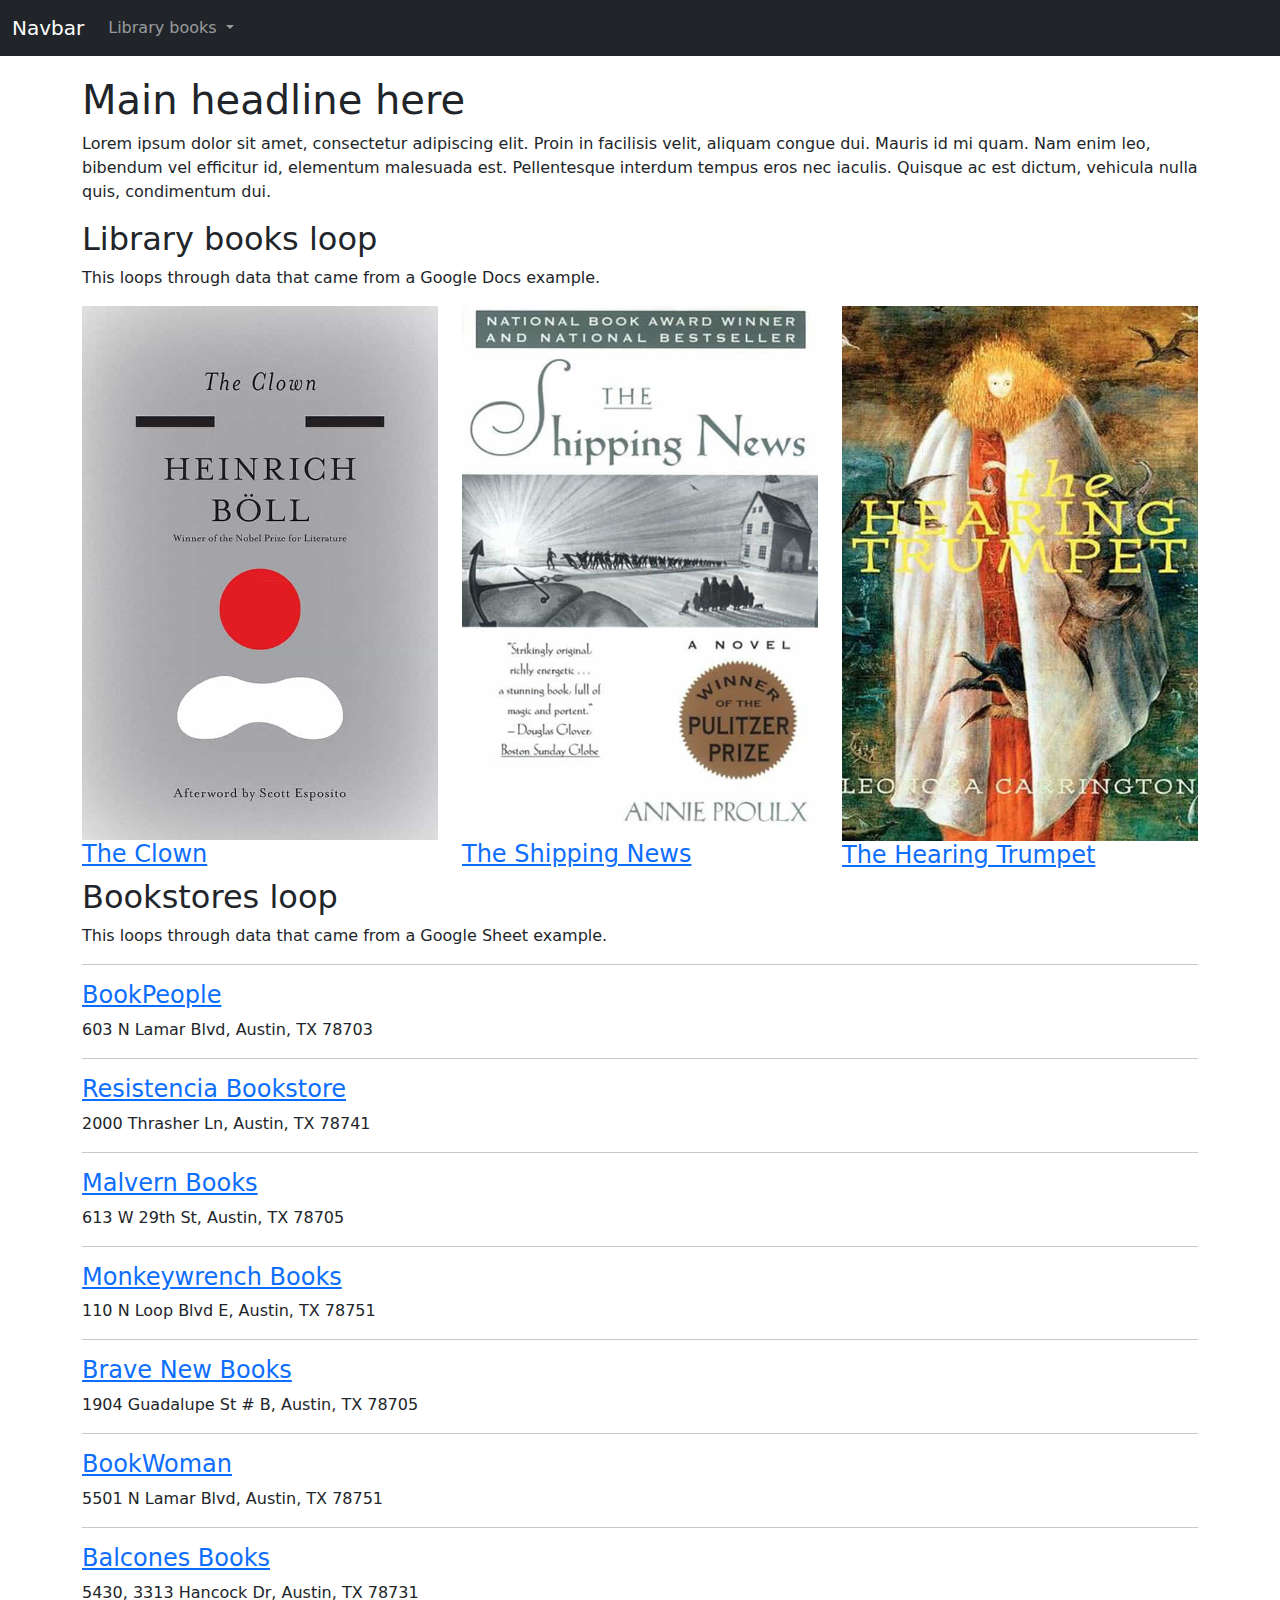
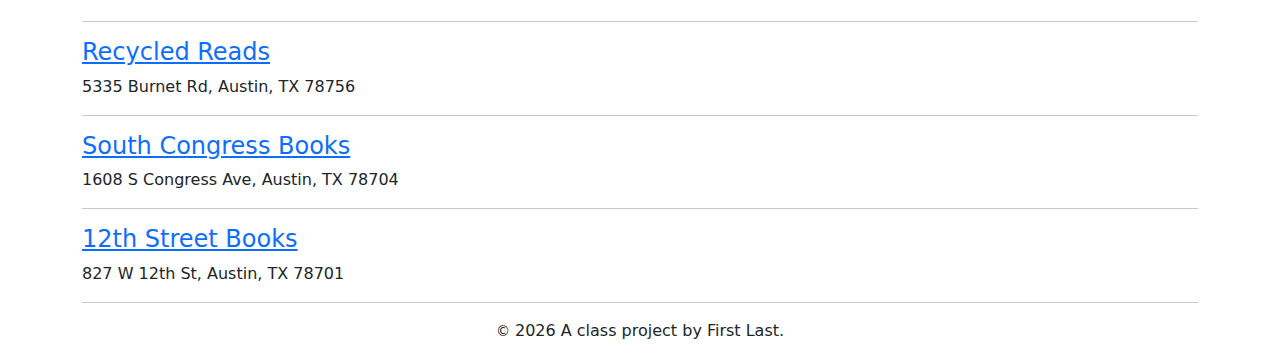
==== docs/index.html @ 2151c5a9 "my first commit" ====
<!DOCTYPE html>
<html lang="en">
  <!-- A Intro to Coding for Journalists class project -->
  <head>
    <title>Index page title</title>
    <meta
      name="description"
      content="The index search description for this page goes here."
    />
    <meta charset="utf-8" />
    <meta http-equiv="X-UA-Compatible" content="IE=edge" />
    <meta
      name="viewport"
      content="width=device-width, initial-scale=1, maximum-scale=1"
    />
    <link rel="stylesheet" href="css/main.css" />
  </head>
  <body>
    <nav class="navbar navbar-expand-lg bg-dark" data-bs-theme="dark">
      <div class="container-fluid">
        <a class="navbar-brand" href="index.html">Navbar</a>
        <button
          class="navbar-toggler"
          type="button"
          data-bs-toggle="collapse"
          data-bs-target="#navbarNavDropdown"
          aria-controls="navbarNavDropdown"
          aria-expanded="false"
          aria-label="Toggle navigation"
        >
          <span class="navbar-toggler-icon"></span>
        </button>
        <div class="collapse navbar-collapse" id="navbarNavDropdown">
          <ul class="navbar-nav">
            <li class="nav-item dropdown">
              <a
                class="nav-link dropdown-toggle"
                href="#"
                id="navbarDropdownMenuLink"
                role="button"
                data-bs-toggle="dropdown"
                aria-expanded="false"
              >
                Library books
              </a>
              <ul
                class="dropdown-menu"
                aria-labelledby="navbarDropdownMenuLink"
              >
                <li>
                  <a class="dropdown-item" href="books/the-clown.html"
                    >The Clown</a
                  >
                </li>

                <li>
                  <a class="dropdown-item" href="books/the-shipping-news.html"
                    >The Shipping News</a
                  >
                </li>

                <li>
                  <a class="dropdown-item" href="books/the-hearing-trumpet.html"
                    >The Hearing Trumpet</a
                  >
                </li>
              </ul>
            </li>
          </ul>
        </div>
      </div>
    </nav>

    <div class="container">
      <h1>Main headline here</h1>
      <p>
        Lorem ipsum dolor sit amet, consectetur adipiscing elit. Proin in
        facilisis velit, aliquam congue dui. Mauris id mi quam. Nam enim leo,
        bibendum vel efficitur id, elementum malesuada est. Pellentesque
        interdum tempus eros nec iaculis. Quisque ac est dictum, vehicula nulla
        quis, condimentum dui.
      </p>
      <h2>Library books loop</h2>
      <p>This loops through data that came from a Google Docs example.</p>
      <div class="row">
        <div class="col">
          <img src="img/the-clown.jpg" alt="" class="img-fluid" />
          <h3><a href="books/the-clown.html">The Clown</a></h3>
        </div>

        <div class="col">
          <img src="img/the-shipping-news.jpg" alt="" class="img-fluid" />
          <h3><a href="books/the-shipping-news.html">The Shipping News</a></h3>
        </div>

        <div class="col">
          <img src="img/the-hearing-trumpet.jpg" alt="" class="img-fluid" />
          <h3>
            <a href="books/the-hearing-trumpet.html">The Hearing Trumpet</a>
          </h3>
        </div>
      </div>
      <h2>Bookstores loop</h2>
      <p>This loops through data that came from a Google Sheet example.</p>
      <hr />

      <h3>
        <a href="https://www.bookpeople.com/" target="_blank">BookPeople</a>
      </h3>
      <p>603 N Lamar Blvd, Austin, TX 78703</p>
      <hr />

      <h3>
        <a href="https://www.resistenciabooks.com/" target="_blank"
          >Resistencia Bookstore</a
        >
      </h3>
      <p>2000 Thrasher Ln, Austin, TX 78741</p>
      <hr />

      <h3>
        <a href="http://malvernbooks.com/" target="_blank">Malvern Books</a>
      </h3>
      <p>613 W 29th St, Austin, TX 78705</p>
      <hr />

      <h3>
        <a href="https://www.monkeywrenchbooks.org/" target="_blank"
          >Monkeywrench Books</a
        >
      </h3>
      <p>110 N Loop Blvd E, Austin, TX 78751</p>
      <hr />

      <h3>
        <a href="https://www.facebook.com/bravenewbookstore/" target="_blank"
          >Brave New Books</a
        >
      </h3>
      <p>1904 Guadalupe St # B, Austin, TX 78705</p>
      <hr />

      <h3>
        <a href="https://www.ebookwoman.com/" target="_blank">BookWoman</a>
      </h3>
      <p>5501 N Lamar Blvd, Austin, TX 78751</p>
      <hr />

      <h3>
        <a href="https://balconesbooks.com/" target="_blank">Balcones Books</a>
      </h3>
      <p>5430, 3313 Hancock Dr, Austin, TX 78731</p>
      <hr />

      <h3>
        <a href="http://library.austintexas.gov/recycled-reads" target="_blank"
          >Recycled Reads</a
        >
      </h3>
      <p>5335 Burnet Rd, Austin, TX 78756</p>
      <hr />

      <h3>
        <a href="https://southcongressbooks.com/" target="_blank"
          >South Congress Books</a
        >
      </h3>
      <p>1608 S Congress Ave, Austin, TX 78704</p>
      <hr />

      <h3>
        <a href="https://www.12thstreetbooks.com/" target="_blank"
          >12th Street Books</a
        >
      </h3>
      <p>827 W 12th St, Austin, TX 78701</p>
      <hr />
    </div>

    <footer>
      <p id="legal" class="center-block text-center">
        <small>&copy;</small> <span class="copyright-year"></span>
        A class project by First Last.
      </p>
    </footer>

    <script src="js/jquery.js"></script>
    <script src="js/bootstrap.bundle.min.js"></script>
    <script src="js/scripts.js"></script>
  </body>
</html>
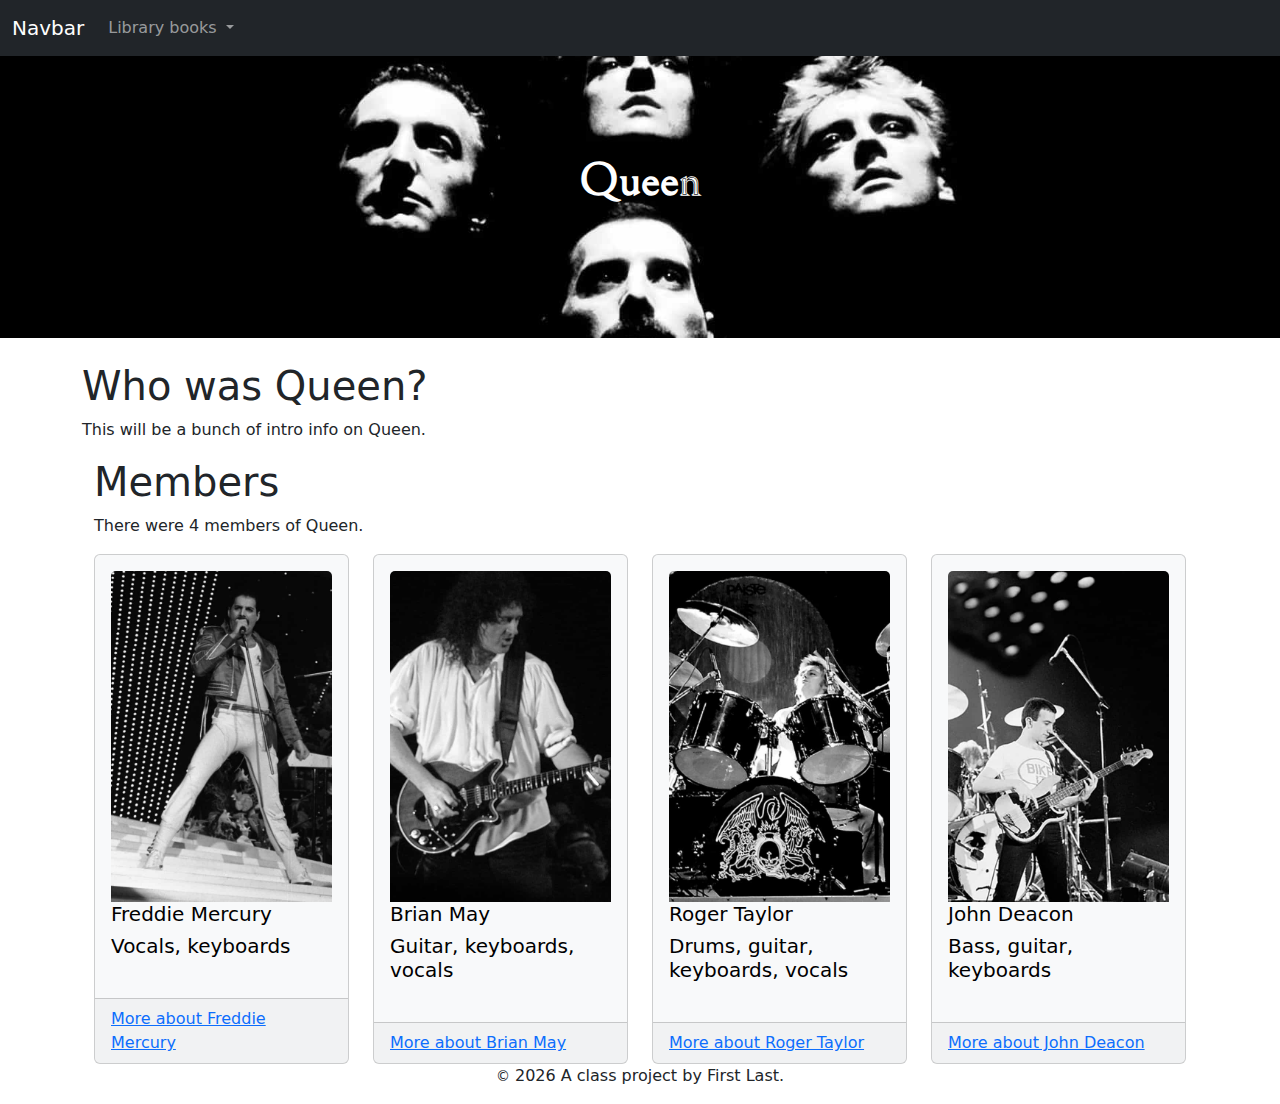
==== commit 66f603e8: "html check in" ====
--- a/docs/index.html
+++ b/docs/index.html
@@ -1,191 +1,121 @@
-<!DOCTYPE html>
+<!doctype html>
 <html lang="en">
   <!-- A Intro to Coding for Journalists class project -->
   <head>
-    <title>Index page title</title>
-    <meta
-      name="description"
-      content="The index search description for this page goes here."
-    />
-    <meta charset="utf-8" />
-    <meta http-equiv="X-UA-Compatible" content="IE=edge" />
-    <meta
-      name="viewport"
-      content="width=device-width, initial-scale=1, maximum-scale=1"
-    />
-    <link rel="stylesheet" href="css/main.css" />
+    <title>Queen</title>
+    <meta name="description" content="This website will guide you through everything related to Queen.">
+    <meta charset="utf-8">
+    <meta http-equiv="X-UA-Compatible" content="IE=edge"/>
+    <meta name="viewport" content="width=device-width, initial-scale=1, maximum-scale=1">
+    <link rel="stylesheet" href="css/main.css">
+    <link rel="preconnect" href="https://fonts.googleapis.com">
+    <link rel="preconnect" href="https://fonts.gstatic.com" crossorigin>
+    <link href="https://fonts.googleapis.com/css2?family=Bellefair&display=swap" rel="stylesheet">
   </head>
   <body>
     <nav class="navbar navbar-expand-lg bg-dark" data-bs-theme="dark">
-      <div class="container-fluid">
-        <a class="navbar-brand" href="index.html">Navbar</a>
-        <button
-          class="navbar-toggler"
-          type="button"
-          data-bs-toggle="collapse"
-          data-bs-target="#navbarNavDropdown"
-          aria-controls="navbarNavDropdown"
-          aria-expanded="false"
-          aria-label="Toggle navigation"
-        >
-          <span class="navbar-toggler-icon"></span>
-        </button>
-        <div class="collapse navbar-collapse" id="navbarNavDropdown">
-          <ul class="navbar-nav">
-            <li class="nav-item dropdown">
-              <a
-                class="nav-link dropdown-toggle"
-                href="#"
-                id="navbarDropdownMenuLink"
-                role="button"
-                data-bs-toggle="dropdown"
-                aria-expanded="false"
-              >
-                Library books
-              </a>
-              <ul
-                class="dropdown-menu"
-                aria-labelledby="navbarDropdownMenuLink"
-              >
-                <li>
-                  <a class="dropdown-item" href="books/the-clown.html"
-                    >The Clown</a
-                  >
-                </li>
+  <div class="container-fluid">
+    <a class="navbar-brand" href="index.html">Navbar</a>
+    <button class="navbar-toggler" type="button" data-bs-toggle="collapse" data-bs-target="#navbarNavDropdown" aria-controls="navbarNavDropdown" aria-expanded="false" aria-label="Toggle navigation">
+      <span class="navbar-toggler-icon"></span>
+    </button>
+    <div class="collapse navbar-collapse" id="navbarNavDropdown">
+      <ul class="navbar-nav">
+        <li class="nav-item dropdown">
+          <a class="nav-link dropdown-toggle" href="#" id="navbarDropdownMenuLink" role="button" data-bs-toggle="dropdown" aria-expanded="false">
+            Library books
+          </a>
+          <ul class="dropdown-menu" aria-labelledby="navbarDropdownMenuLink">
+            
+          </ul>
+        </li>
+      </ul>
+    </div>
+  </div>
+</nav>
 
-                <li>
-                  <a class="dropdown-item" href="books/the-shipping-news.html"
-                    >The Shipping News</a
-                  >
-                </li>
+    <div id="jumbo" class="p-5 mb-4 bg-light">
+  <div class="container-fluid py-5 text-center">
+    <h1 class="display-5 fw-bold">Queen</h1>
+  </div>
+</div>
 
-                <li>
-                  <a class="dropdown-item" href="books/the-hearing-trumpet.html"
-                    >The Hearing Trumpet</a
-                  >
-                </li>
-              </ul>
-            </li>
-          </ul>
+    
+<div class="container">
+  <h1>Who was Queen?</h1>
+  <p>This will be a bunch of intro info on Queen.</p>
+  <div class="container">
+    <h1>Members</h1>
+    <p>There were 4 members of Queen.</p>
+    <div class="row row-cols-1 row-cols-md-2 row-cols-lg-4 g-4">
+      
+      <div class="col">
+        <div class="card h-100 text-bg-light mb-3">
+          <div class="card-body">
+            <img src="img/freddie-mercury-bw.jpg" class="card-img-top">
+            <h5 class="card-title">Freddie Mercury</h5>
+            <h5 class="card-instrument">Vocals, keyboards</h5>
+          </div>
+          <div class="card-footer">
+            <a href="member/freddie-mercury.html" class="card-link">More about Freddie Mercury</a>
+          </div>
         </div>
       </div>
-    </nav>
-
-    <div class="container">
-      <h1>Main headline here</h1>
-      <p>
-        Lorem ipsum dolor sit amet, consectetur adipiscing elit. Proin in
-        facilisis velit, aliquam congue dui. Mauris id mi quam. Nam enim leo,
-        bibendum vel efficitur id, elementum malesuada est. Pellentesque
-        interdum tempus eros nec iaculis. Quisque ac est dictum, vehicula nulla
-        quis, condimentum dui.
-      </p>
-      <h2>Library books loop</h2>
-      <p>This loops through data that came from a Google Docs example.</p>
-      <div class="row">
-        <div class="col">
-          <img src="img/the-clown.jpg" alt="" class="img-fluid" />
-          <h3><a href="books/the-clown.html">The Clown</a></h3>
-        </div>
-
-        <div class="col">
-          <img src="img/the-shipping-news.jpg" alt="" class="img-fluid" />
-          <h3><a href="books/the-shipping-news.html">The Shipping News</a></h3>
-        </div>
-
-        <div class="col">
-          <img src="img/the-hearing-trumpet.jpg" alt="" class="img-fluid" />
-          <h3>
-            <a href="books/the-hearing-trumpet.html">The Hearing Trumpet</a>
-          </h3>
+      
+      <div class="col">
+        <div class="card h-100 text-bg-light mb-3">
+          <div class="card-body">
+            <img src="img/brian-may-bw.jpg" class="card-img-top">
+            <h5 class="card-title">Brian May</h5>
+            <h5 class="card-instrument">Guitar, keyboards, vocals</h5>
+          </div>
+          <div class="card-footer">
+            <a href="member/brian-may.html" class="card-link">More about Brian May</a>
+          </div>
         </div>
       </div>
-      <h2>Bookstores loop</h2>
-      <p>This loops through data that came from a Google Sheet example.</p>
-      <hr />
+      
+      <div class="col">
+        <div class="card h-100 text-bg-light mb-3">
+          <div class="card-body">
+            <img src="img/roger-taylor-bw.jpg" class="card-img-top">
+            <h5 class="card-title">Roger Taylor</h5>
+            <h5 class="card-instrument">Drums, guitar, keyboards, vocals</h5>
+          </div>
+          <div class="card-footer">
+            <a href="member/roger-taylor.html" class="card-link">More about Roger Taylor</a>
+          </div>
+        </div>
+      </div>
+      
+      <div class="col">
+        <div class="card h-100 text-bg-light mb-3">
+          <div class="card-body">
+            <img src="img/john-deacon-bw.jpg" class="card-img-top">
+            <h5 class="card-title">John Deacon</h5>
+            <h5 class="card-instrument">Bass, guitar, keyboards</h5>
+          </div>
+          <div class="card-footer">
+            <a href="member/john-deacon.html" class="card-link">More about John Deacon</a>
+          </div>
+        </div>
+      </div>
+      
+    </div>
+  </div>
+</div>
 
-      <h3>
-        <a href="https://www.bookpeople.com/" target="_blank">BookPeople</a>
-      </h3>
-      <p>603 N Lamar Blvd, Austin, TX 78703</p>
-      <hr />
-
-      <h3>
-        <a href="https://www.resistenciabooks.com/" target="_blank"
-          >Resistencia Bookstore</a
-        >
-      </h3>
-      <p>2000 Thrasher Ln, Austin, TX 78741</p>
-      <hr />
-
-      <h3>
-        <a href="http://malvernbooks.com/" target="_blank">Malvern Books</a>
-      </h3>
-      <p>613 W 29th St, Austin, TX 78705</p>
-      <hr />
-
-      <h3>
-        <a href="https://www.monkeywrenchbooks.org/" target="_blank"
-          >Monkeywrench Books</a
-        >
-      </h3>
-      <p>110 N Loop Blvd E, Austin, TX 78751</p>
-      <hr />
-
-      <h3>
-        <a href="https://www.facebook.com/bravenewbookstore/" target="_blank"
-          >Brave New Books</a
-        >
-      </h3>
-      <p>1904 Guadalupe St # B, Austin, TX 78705</p>
-      <hr />
-
-      <h3>
-        <a href="https://www.ebookwoman.com/" target="_blank">BookWoman</a>
-      </h3>
-      <p>5501 N Lamar Blvd, Austin, TX 78751</p>
-      <hr />
-
-      <h3>
-        <a href="https://balconesbooks.com/" target="_blank">Balcones Books</a>
-      </h3>
-      <p>5430, 3313 Hancock Dr, Austin, TX 78731</p>
-      <hr />
-
-      <h3>
-        <a href="http://library.austintexas.gov/recycled-reads" target="_blank"
-          >Recycled Reads</a
-        >
-      </h3>
-      <p>5335 Burnet Rd, Austin, TX 78756</p>
-      <hr />
-
-      <h3>
-        <a href="https://southcongressbooks.com/" target="_blank"
-          >South Congress Books</a
-        >
-      </h3>
-      <p>1608 S Congress Ave, Austin, TX 78704</p>
-      <hr />
-
-      <h3>
-        <a href="https://www.12thstreetbooks.com/" target="_blank"
-          >12th Street Books</a
-        >
-      </h3>
-      <p>827 W 12th St, Austin, TX 78701</p>
-      <hr />
-    </div>
 
     <footer>
-      <p id="legal" class="center-block text-center">
-        <small>&copy;</small> <span class="copyright-year"></span>
-        A class project by First Last.
-      </p>
-    </footer>
+<p id="legal" class="center-block text-center">
+  <small>&copy;</small> <span class="copyright-year"></span>
+  A class project by First Last.
+</p>
+</footer>
+
 
     <script src="js/jquery.js"></script>
     <script src="js/bootstrap.bundle.min.js"></script>
     <script src="js/scripts.js"></script>
   </body>
-</html>
+</html>--- a/docs/css/main.css
+++ b/docs/css/main.css
@@ -3,5 +3,5 @@
  * Bootstrap  v5.3.1 (https://getbootstrap.com/)
  * Copyright 2011-2023 The Bootstrap Authors
  * Licensed under MIT (https://github.com/twbs/bootstrap/blob/main/LICENSE)
- */:root,[data-bs-theme=light]{--bs-blue:#0d6efd;--bs-indigo:#6610f2;--bs-purple:#6f42c1;--bs-pink:#d63384;--bs-red:#dc3545;--bs-orange:#fd7e14;--bs-yellow:#ffc107;--bs-green:#198754;--bs-teal:#20c997;--bs-cyan:#0dcaf0;--bs-black:#000;--bs-white:#fff;--bs-gray:#6c757d;--bs-gray-dark:#343a40;--bs-gray-100:#f8f9fa;--bs-gray-200:#e9ecef;--bs-gray-300:#dee2e6;--bs-gray-400:#ced4da;--bs-gray-500:#adb5bd;--bs-gray-600:#6c757d;--bs-gray-700:#495057;--bs-gray-800:#343a40;--bs-gray-900:#212529;--bs-primary:#0d6efd;--bs-secondary:#6c757d;--bs-success:#198754;--bs-info:#0dcaf0;--bs-warning:#ffc107;--bs-danger:#dc3545;--bs-light:#f8f9fa;--bs-dark:#212529;--bs-primary-rgb:13,110,253;--bs-secondary-rgb:108,117,125;--bs-success-rgb:25,135,84;--bs-info-rgb:13,202,240;--bs-warning-rgb:255,193,7;--bs-danger-rgb:220,53,69;--bs-light-rgb:248,249,250;--bs-dark-rgb:33,37,41;--bs-primary-text-emphasis:#052c65;--bs-secondary-text-emphasis:#2b2f32;--bs-success-text-emphasis:#0a3622;--bs-info-text-emphasis:#055160;--bs-warning-text-emphasis:#664d03;--bs-danger-text-emphasis:#58151c;--bs-light-text-emphasis:#495057;--bs-dark-text-emphasis:#495057;--bs-primary-bg-subtle:#cfe2ff;--bs-secondary-bg-subtle:#e2e3e5;--bs-success-bg-subtle:#d1e7dd;--bs-info-bg-subtle:#cff4fc;--bs-warning-bg-subtle:#fff3cd;--bs-danger-bg-subtle:#f8d7da;--bs-light-bg-subtle:#fcfcfd;--bs-dark-bg-subtle:#ced4da;--bs-primary-border-subtle:#9ec5fe;--bs-secondary-border-subtle:#c4c8cb;--bs-success-border-subtle:#a3cfbb;--bs-info-border-subtle:#9eeaf9;--bs-warning-border-subtle:#ffe69c;--bs-danger-border-subtle:#f1aeb5;--bs-light-border-subtle:#e9ecef;--bs-dark-border-subtle:#adb5bd;--bs-white-rgb:255,255,255;--bs-black-rgb:0,0,0;--bs-font-sans-serif:system-ui,-apple-system,"Segoe UI",Roboto,"Helvetica Neue","Noto Sans","Liberation Sans",Arial,sans-serif,"Apple Color Emoji","Segoe UI Emoji","Segoe UI Symbol","Noto Color Emoji";--bs-font-monospace:SFMono-Regular,Menlo,Monaco,Consolas,"Liberation Mono","Courier New",monospace;--bs-gradient:linear-gradient(180deg,hsla(0,0%,100%,.15),hsla(0,0%,100%,0));--bs-body-font-family:var(--bs-font-sans-serif);--bs-body-font-size:1rem;--bs-body-font-weight:400;--bs-body-line-height:1.5;--bs-body-color:#212529;--bs-body-color-rgb:33,37,41;--bs-body-bg:#fff;--bs-body-bg-rgb:255,255,255;--bs-emphasis-color:#000;--bs-emphasis-color-rgb:0,0,0;--bs-secondary-color:rgba(33,37,41,.75);--bs-secondary-color-rgb:33,37,41;--bs-secondary-bg:#e9ecef;--bs-secondary-bg-rgb:233,236,239;--bs-tertiary-color:rgba(33,37,41,.5);--bs-tertiary-color-rgb:33,37,41;--bs-tertiary-bg:#f8f9fa;--bs-tertiary-bg-rgb:248,249,250;--bs-heading-color:inherit;--bs-link-color:#0d6efd;--bs-link-color-rgb:13,110,253;--bs-link-decoration:underline;--bs-link-hover-color:#0a58ca;--bs-link-hover-color-rgb:10,88,202;--bs-code-color:#d63384;--bs-highlight-bg:#fff3cd;--bs-border-width:1px;--bs-border-style:solid;--bs-border-color:#dee2e6;--bs-border-color-translucent:rgba(0,0,0,.175);--bs-border-radius:0.375rem;--bs-border-radius-sm:0.25rem;--bs-border-radius-lg:0.5rem;--bs-border-radius-xl:1rem;--bs-border-radius-xxl:2rem;--bs-border-radius-2xl:var(--bs-border-radius-xxl);--bs-border-radius-pill:50rem;--bs-box-shadow:0 0.5rem 1rem rgba(0,0,0,.15);--bs-box-shadow-sm:0 0.125rem 0.25rem rgba(0,0,0,.075);--bs-box-shadow-lg:0 1rem 3rem rgba(0,0,0,.175);--bs-box-shadow-inset:inset 0 1px 2px rgba(0,0,0,.075);--bs-focus-ring-width:0.25rem;--bs-focus-ring-opacity:0.25;--bs-focus-ring-color:rgba(13,110,253,.25);--bs-form-valid-color:#198754;--bs-form-valid-border-color:#198754;--bs-form-invalid-color:#dc3545;--bs-form-invalid-border-color:#dc3545}[data-bs-theme=dark]{--bs-body-color:#dee2e6;--bs-body-color-rgb:222,226,230;--bs-body-bg:#212529;--bs-body-bg-rgb:33,37,41;--bs-emphasis-color:#fff;--bs-emphasis-color-rgb:255,255,255;--bs-secondary-color:rgba(222,226,230,.75);--bs-secondary-color-rgb:222,226,230;--bs-secondary-bg:#343a40;--bs-secondary-bg-rgb:52,58,64;--bs-tertiary-color:rgba(222,226,230,.5);--bs-tertiary-color-rgb:222,226,230;--bs-tertiary-bg:#2b3035;--bs-tertiary-bg-rgb:43,48,53;--bs-primary-text-emphasis:#6ea8fe;--bs-secondary-text-emphasis:#a7acb1;--bs-success-text-emphasis:#75b798;--bs-info-text-emphasis:#6edff6;--bs-warning-text-emphasis:#ffda6a;--bs-danger-text-emphasis:#ea868f;--bs-light-text-emphasis:#f8f9fa;--bs-dark-text-emphasis:#dee2e6;--bs-primary-bg-subtle:#031633;--bs-secondary-bg-subtle:#161719;--bs-success-bg-subtle:#051b11;--bs-info-bg-subtle:#032830;--bs-warning-bg-subtle:#332701;--bs-danger-bg-subtle:#2c0b0e;--bs-light-bg-subtle:#343a40;--bs-dark-bg-subtle:#1a1d20;--bs-primary-border-subtle:#084298;--bs-secondary-border-subtle:#41464b;--bs-success-border-subtle:#0f5132;--bs-info-border-subtle:#087990;--bs-warning-border-subtle:#997404;--bs-danger-border-subtle:#842029;--bs-light-border-subtle:#495057;--bs-dark-border-subtle:#343a40;--bs-heading-color:inherit;--bs-link-color:#6ea8fe;--bs-link-hover-color:#8bb9fe;--bs-link-color-rgb:110,168,254;--bs-link-hover-color-rgb:139,185,254;--bs-code-color:#e685b5;--bs-border-color:#495057;--bs-border-color-translucent:hsla(0,0%,100%,.15);--bs-form-valid-color:#75b798;--bs-form-valid-border-color:#75b798;--bs-form-invalid-color:#ea868f;--bs-form-invalid-border-color:#ea868f;color-scheme:dark}*,:after,:before{box-sizing:border-box}@media (prefers-reduced-motion:no-preference){:root{scroll-behavior:smooth}}body{-webkit-text-size-adjust:100%;-webkit-tap-highlight-color:rgba(0,0,0,0);background-color:var(--bs-body-bg);color:var(--bs-body-color);font-family:var(--bs-body-font-family);font-size:var(--bs-body-font-size);font-weight:var(--bs-body-font-weight);line-height:var(--bs-body-line-height);margin:0;text-align:var(--bs-body-text-align)}hr{border:0;border-top:var(--bs-border-width) solid;color:inherit;margin:1rem 0;opacity:.25}.h1,.h2,.h3,.h4,.h5,.h6,h1,h2,h3,h4,h5,h6{color:var(--bs-heading-color);font-weight:500;line-height:1.2;margin-bottom:.5rem;margin-top:0}.h1,h1{font-size:calc(1.375rem + 1.5vw)}@media (min-width:1200px){.h1,h1{font-size:2.5rem}}.h2,h2{font-size:calc(1.325rem + .9vw)}@media (min-width:1200px){.h2,h2{font-size:2rem}}.h3,h3{font-size:calc(1.3rem + .6vw)}@media (min-width:1200px){.h3,h3{font-size:1.75rem}}.h4,h4{font-size:calc(1.275rem + .3vw)}@media (min-width:1200px){.h4,h4{font-size:1.5rem}}.h5,h5{font-size:1.25rem}.h6,h6{font-size:1rem}p{margin-bottom:1rem;margin-top:0}abbr[title]{cursor:help;-webkit-text-decoration:underline dotted;text-decoration:underline dotted;-webkit-text-decoration-skip-ink:none;text-decoration-skip-ink:none}address{font-style:normal;line-height:inherit;margin-bottom:1rem}ol,ul{padding-left:2rem}dl,ol,ul{margin-bottom:1rem;margin-top:0}ol ol,ol ul,ul ol,ul ul{margin-bottom:0}dt{font-weight:700}dd{margin-bottom:.5rem;margin-left:0}blockquote{margin:0 0 1rem}b,strong{font-weight:bolder}.small,small{font-size:.875em}.mark,mark{background-color:var(--bs-highlight-bg);padding:.1875em}sub,sup{font-size:.75em;line-height:0;position:relative;vertical-align:baseline}sub{bottom:-.25em}sup{top:-.5em}a{color:rgba(var(--bs-link-color-rgb),var(--bs-link-opacity,1));text-decoration:underline}a:hover{--bs-link-color-rgb:var(--bs-link-hover-color-rgb)}a:not([href]):not([class]),a:not([href]):not([class]):hover{color:inherit;text-decoration:none}code,kbd,pre,samp{font-family:var(--bs-font-monospace);font-size:1em}pre{display:block;font-size:.875em;margin-bottom:1rem;margin-top:0;overflow:auto}pre code{color:inherit;font-size:inherit;word-break:normal}code{word-wrap:break-word;color:var(--bs-code-color);font-size:.875em}a>code{color:inherit}kbd{background-color:var(--bs-body-color);border-radius:.25rem;color:var(--bs-body-bg);font-size:.875em;padding:.1875rem .375rem}kbd kbd{font-size:1em;padding:0}figure{margin:0 0 1rem}img,svg{vertical-align:middle}table{border-collapse:collapse;caption-side:bottom}caption{color:var(--bs-secondary-color);padding-bottom:.5rem;padding-top:.5rem;text-align:left}th{text-align:inherit;text-align:-webkit-match-parent}tbody,td,tfoot,th,thead,tr{border:0 solid;border-color:inherit}label{display:inline-block}button{border-radius:0}button:focus:not(:focus-visible){outline:0}button,input,optgroup,select,textarea{font-family:inherit;font-size:inherit;line-height:inherit;margin:0}button,select{text-transform:none}[role=button]{cursor:pointer}select{word-wrap:normal}select:disabled{opacity:1}[list]:not([type=date]):not([type=datetime-local]):not([type=month]):not([type=week]):not([type=time])::-webkit-calendar-picker-indicator{display:none!important}[type=button],[type=reset],[type=submit],button{-webkit-appearance:button}[type=button]:not(:disabled),[type=reset]:not(:disabled),[type=submit]:not(:disabled),button:not(:disabled){cursor:pointer}::-moz-focus-inner{border-style:none;padding:0}textarea{resize:vertical}fieldset{border:0;margin:0;min-width:0;padding:0}legend{float:left;font-size:calc(1.275rem + .3vw);line-height:inherit;margin-bottom:.5rem;padding:0;width:100%}@media (min-width:1200px){legend{font-size:1.5rem}}legend+*{clear:left}::-webkit-datetime-edit-day-field,::-webkit-datetime-edit-fields-wrapper,::-webkit-datetime-edit-hour-field,::-webkit-datetime-edit-minute,::-webkit-datetime-edit-month-field,::-webkit-datetime-edit-text,::-webkit-datetime-edit-year-field{padding:0}::-webkit-inner-spin-button{height:auto}[type=search]{-webkit-appearance:textfield;outline-offset:-2px}::-webkit-search-decoration{-webkit-appearance:none}::-webkit-color-swatch-wrapper{padding:0}::-webkit-file-upload-button{-webkit-appearance:button;font:inherit}::file-selector-button{-webkit-appearance:button;font:inherit}output{display:inline-block}iframe{border:0}summary{cursor:pointer;display:list-item}progress{vertical-align:baseline}[hidden]{display:none!important}.lead{font-size:1.25rem;font-weight:300}.display-1{font-size:calc(1.625rem + 4.5vw);font-weight:300;line-height:1.2}@media (min-width:1200px){.display-1{font-size:5rem}}.display-2{font-size:calc(1.575rem + 3.9vw);font-weight:300;line-height:1.2}@media (min-width:1200px){.display-2{font-size:4.5rem}}.display-3{font-size:calc(1.525rem + 3.3vw);font-weight:300;line-height:1.2}@media (min-width:1200px){.display-3{font-size:4rem}}.display-4{font-size:calc(1.475rem + 2.7vw);font-weight:300;line-height:1.2}@media (min-width:1200px){.display-4{font-size:3.5rem}}.display-5{font-size:calc(1.425rem + 2.1vw);font-weight:300;line-height:1.2}@media (min-width:1200px){.display-5{font-size:3rem}}.display-6{font-size:calc(1.375rem + 1.5vw);font-weight:300;line-height:1.2}@media (min-width:1200px){.display-6{font-size:2.5rem}}.list-inline,.list-unstyled{list-style:none;padding-left:0}.list-inline-item{display:inline-block}.list-inline-item:not(:last-child){margin-right:.5rem}.initialism{font-size:.875em;text-transform:uppercase}.blockquote{font-size:1.25rem;margin-bottom:1rem}.blockquote>:last-child{margin-bottom:0}.blockquote-footer{color:#6c757d;font-size:.875em;margin-bottom:1rem;margin-top:-1rem}.blockquote-footer:before{content:"— "}.img-fluid,.img-thumbnail{height:auto;max-width:100%}.img-thumbnail{background-color:var(--bs-body-bg);border:var(--bs-border-width) solid var(--bs-border-color);border-radius:var(--bs-border-radius);padding:.25rem}.figure{display:inline-block}.figure-img{line-height:1;margin-bottom:.5rem}.figure-caption{color:var(--bs-secondary-color);font-size:.875em}.container,.container-fluid,.container-lg,.container-md,.container-sm,.container-xl,.container-xxl{--bs-gutter-x:1.5rem;--bs-gutter-y:0;margin-left:auto;margin-right:auto;padding-left:calc(var(--bs-gutter-x)*.5);padding-right:calc(var(--bs-gutter-x)*.5);width:100%}@media (min-width:576px){.container,.container-sm{max-width:540px}}@media (min-width:768px){.container,.container-md,.container-sm{max-width:720px}}@media (min-width:992px){.container,.container-lg,.container-md,.container-sm{max-width:960px}}@media (min-width:1200px){.container,.container-lg,.container-md,.container-sm,.container-xl{max-width:1140px}}@media (min-width:1400px){.container,.container-lg,.container-md,.container-sm,.container-xl,.container-xxl{max-width:1320px}}:root{--bs-breakpoint-xs:0;--bs-breakpoint-sm:576px;--bs-breakpoint-md:768px;--bs-breakpoint-lg:992px;--bs-breakpoint-xl:1200px;--bs-breakpoint-xxl:1400px}.row{--bs-gutter-x:1.5rem;--bs-gutter-y:0;display:-webkit-flex;display:-ms-flexbox;display:flex;-webkit-flex-wrap:wrap;-ms-flex-wrap:wrap;flex-wrap:wrap;margin-left:calc(var(--bs-gutter-x)*-.5);margin-right:calc(var(--bs-gutter-x)*-.5);margin-top:calc(var(--bs-gutter-y)*-1)}.row>*{-ms-flex-negative:0;-webkit-flex-shrink:0;flex-shrink:0;margin-top:var(--bs-gutter-y);max-width:100%;padding-left:calc(var(--bs-gutter-x)*.5);padding-right:calc(var(--bs-gutter-x)*.5);width:100%}.col{-webkit-flex:1 0 0%;-ms-flex:1 0 0%;flex:1 0 0%}.row-cols-auto>*{width:auto}.row-cols-1>*,.row-cols-auto>*{-webkit-flex:0 0 auto;-ms-flex:0 0 auto;flex:0 0 auto}.row-cols-1>*{width:100%}.row-cols-2>*{width:50%}.row-cols-2>*,.row-cols-3>*{-webkit-flex:0 0 auto;-ms-flex:0 0 auto;flex:0 0 auto}.row-cols-3>*{width:33.3333333333%}.row-cols-4>*{width:25%}.row-cols-4>*,.row-cols-5>*{-webkit-flex:0 0 auto;-ms-flex:0 0 auto;flex:0 0 auto}.row-cols-5>*{width:20%}.row-cols-6>*{width:16.6666666667%}.col-auto,.row-cols-6>*{-webkit-flex:0 0 auto;-ms-flex:0 0 auto;flex:0 0 auto}.col-auto{width:auto}.col-1{width:8.33333333%}.col-1,.col-2{-webkit-flex:0 0 auto;-ms-flex:0 0 auto;flex:0 0 auto}.col-2{width:16.66666667%}.col-3{width:25%}.col-3,.col-4{-webkit-flex:0 0 auto;-ms-flex:0 0 auto;flex:0 0 auto}.col-4{width:33.33333333%}.col-5{width:41.66666667%}.col-5,.col-6{-webkit-flex:0 0 auto;-ms-flex:0 0 auto;flex:0 0 auto}.col-6{width:50%}.col-7{width:58.33333333%}.col-7,.col-8{-webkit-flex:0 0 auto;-ms-flex:0 0 auto;flex:0 0 auto}.col-8{width:66.66666667%}.col-9{width:75%}.col-10,.col-9{-webkit-flex:0 0 auto;-ms-flex:0 0 auto;flex:0 0 auto}.col-10{width:83.33333333%}.col-11{width:91.66666667%}.col-11,.col-12{-webkit-flex:0 0 auto;-ms-flex:0 0 auto;flex:0 0 auto}.col-12{width:100%}.offset-1{margin-left:8.33333333%}.offset-2{margin-left:16.66666667%}.offset-3{margin-left:25%}.offset-4{margin-left:33.33333333%}.offset-5{margin-left:41.66666667%}.offset-6{margin-left:50%}.offset-7{margin-left:58.33333333%}.offset-8{margin-left:66.66666667%}.offset-9{margin-left:75%}.offset-10{margin-left:83.33333333%}.offset-11{margin-left:91.66666667%}.g-0,.gx-0{--bs-gutter-x:0}.g-0,.gy-0{--bs-gutter-y:0}.g-1,.gx-1{--bs-gutter-x:0.25rem}.g-1,.gy-1{--bs-gutter-y:0.25rem}.g-2,.gx-2{--bs-gutter-x:0.5rem}.g-2,.gy-2{--bs-gutter-y:0.5rem}.g-3,.gx-3{--bs-gutter-x:1rem}.g-3,.gy-3{--bs-gutter-y:1rem}.g-4,.gx-4{--bs-gutter-x:1.5rem}.g-4,.gy-4{--bs-gutter-y:1.5rem}.g-5,.gx-5{--bs-gutter-x:3rem}.g-5,.gy-5{--bs-gutter-y:3rem}@media (min-width:576px){.col-sm{-webkit-flex:1 0 0%;-ms-flex:1 0 0%;flex:1 0 0%}.row-cols-sm-auto>*{width:auto}.row-cols-sm-1>*,.row-cols-sm-auto>*{-webkit-flex:0 0 auto;-ms-flex:0 0 auto;flex:0 0 auto}.row-cols-sm-1>*{width:100%}.row-cols-sm-2>*{width:50%}.row-cols-sm-2>*,.row-cols-sm-3>*{-webkit-flex:0 0 auto;-ms-flex:0 0 auto;flex:0 0 auto}.row-cols-sm-3>*{width:33.3333333333%}.row-cols-sm-4>*{width:25%}.row-cols-sm-4>*,.row-cols-sm-5>*{-webkit-flex:0 0 auto;-ms-flex:0 0 auto;flex:0 0 auto}.row-cols-sm-5>*{width:20%}.row-cols-sm-6>*{width:16.6666666667%}.col-sm-auto,.row-cols-sm-6>*{-webkit-flex:0 0 auto;-ms-flex:0 0 auto;flex:0 0 auto}.col-sm-auto{width:auto}.col-sm-1{width:8.33333333%}.col-sm-1,.col-sm-2{-webkit-flex:0 0 auto;-ms-flex:0 0 auto;flex:0 0 auto}.col-sm-2{width:16.66666667%}.col-sm-3{width:25%}.col-sm-3,.col-sm-4{-webkit-flex:0 0 auto;-ms-flex:0 0 auto;flex:0 0 auto}.col-sm-4{width:33.33333333%}.col-sm-5{width:41.66666667%}.col-sm-5,.col-sm-6{-webkit-flex:0 0 auto;-ms-flex:0 0 auto;flex:0 0 auto}.col-sm-6{width:50%}.col-sm-7{width:58.33333333%}.col-sm-7,.col-sm-8{-webkit-flex:0 0 auto;-ms-flex:0 0 auto;flex:0 0 auto}.col-sm-8{width:66.66666667%}.col-sm-9{width:75%}.col-sm-10,.col-sm-9{-webkit-flex:0 0 auto;-ms-flex:0 0 auto;flex:0 0 auto}.col-sm-10{width:83.33333333%}.col-sm-11{width:91.66666667%}.col-sm-11,.col-sm-12{-webkit-flex:0 0 auto;-ms-flex:0 0 auto;flex:0 0 auto}.col-sm-12{width:100%}.offset-sm-0{margin-left:0}.offset-sm-1{margin-left:8.33333333%}.offset-sm-2{margin-left:16.66666667%}.offset-sm-3{margin-left:25%}.offset-sm-4{margin-left:33.33333333%}.offset-sm-5{margin-left:41.66666667%}.offset-sm-6{margin-left:50%}.offset-sm-7{margin-left:58.33333333%}.offset-sm-8{margin-left:66.66666667%}.offset-sm-9{margin-left:75%}.offset-sm-10{margin-left:83.33333333%}.offset-sm-11{margin-left:91.66666667%}.g-sm-0,.gx-sm-0{--bs-gutter-x:0}.g-sm-0,.gy-sm-0{--bs-gutter-y:0}.g-sm-1,.gx-sm-1{--bs-gutter-x:0.25rem}.g-sm-1,.gy-sm-1{--bs-gutter-y:0.25rem}.g-sm-2,.gx-sm-2{--bs-gutter-x:0.5rem}.g-sm-2,.gy-sm-2{--bs-gutter-y:0.5rem}.g-sm-3,.gx-sm-3{--bs-gutter-x:1rem}.g-sm-3,.gy-sm-3{--bs-gutter-y:1rem}.g-sm-4,.gx-sm-4{--bs-gutter-x:1.5rem}.g-sm-4,.gy-sm-4{--bs-gutter-y:1.5rem}.g-sm-5,.gx-sm-5{--bs-gutter-x:3rem}.g-sm-5,.gy-sm-5{--bs-gutter-y:3rem}}@media (min-width:768px){.col-md{-webkit-flex:1 0 0%;-ms-flex:1 0 0%;flex:1 0 0%}.row-cols-md-auto>*{width:auto}.row-cols-md-1>*,.row-cols-md-auto>*{-webkit-flex:0 0 auto;-ms-flex:0 0 auto;flex:0 0 auto}.row-cols-md-1>*{width:100%}.row-cols-md-2>*{width:50%}.row-cols-md-2>*,.row-cols-md-3>*{-webkit-flex:0 0 auto;-ms-flex:0 0 auto;flex:0 0 auto}.row-cols-md-3>*{width:33.3333333333%}.row-cols-md-4>*{width:25%}.row-cols-md-4>*,.row-cols-md-5>*{-webkit-flex:0 0 auto;-ms-flex:0 0 auto;flex:0 0 auto}.row-cols-md-5>*{width:20%}.row-cols-md-6>*{width:16.6666666667%}.col-md-auto,.row-cols-md-6>*{-webkit-flex:0 0 auto;-ms-flex:0 0 auto;flex:0 0 auto}.col-md-auto{width:auto}.col-md-1{width:8.33333333%}.col-md-1,.col-md-2{-webkit-flex:0 0 auto;-ms-flex:0 0 auto;flex:0 0 auto}.col-md-2{width:16.66666667%}.col-md-3{width:25%}.col-md-3,.col-md-4{-webkit-flex:0 0 auto;-ms-flex:0 0 auto;flex:0 0 auto}.col-md-4{width:33.33333333%}.col-md-5{width:41.66666667%}.col-md-5,.col-md-6{-webkit-flex:0 0 auto;-ms-flex:0 0 auto;flex:0 0 auto}.col-md-6{width:50%}.col-md-7{width:58.33333333%}.col-md-7,.col-md-8{-webkit-flex:0 0 auto;-ms-flex:0 0 auto;flex:0 0 auto}.col-md-8{width:66.66666667%}.col-md-9{width:75%}.col-md-10,.col-md-9{-webkit-flex:0 0 auto;-ms-flex:0 0 auto;flex:0 0 auto}.col-md-10{width:83.33333333%}.col-md-11{width:91.66666667%}.col-md-11,.col-md-12{-webkit-flex:0 0 auto;-ms-flex:0 0 auto;flex:0 0 auto}.col-md-12{width:100%}.offset-md-0{margin-left:0}.offset-md-1{margin-left:8.33333333%}.offset-md-2{margin-left:16.66666667%}.offset-md-3{margin-left:25%}.offset-md-4{margin-left:33.33333333%}.offset-md-5{margin-left:41.66666667%}.offset-md-6{margin-left:50%}.offset-md-7{margin-left:58.33333333%}.offset-md-8{margin-left:66.66666667%}.offset-md-9{margin-left:75%}.offset-md-10{margin-left:83.33333333%}.offset-md-11{margin-left:91.66666667%}.g-md-0,.gx-md-0{--bs-gutter-x:0}.g-md-0,.gy-md-0{--bs-gutter-y:0}.g-md-1,.gx-md-1{--bs-gutter-x:0.25rem}.g-md-1,.gy-md-1{--bs-gutter-y:0.25rem}.g-md-2,.gx-md-2{--bs-gutter-x:0.5rem}.g-md-2,.gy-md-2{--bs-gutter-y:0.5rem}.g-md-3,.gx-md-3{--bs-gutter-x:1rem}.g-md-3,.gy-md-3{--bs-gutter-y:1rem}.g-md-4,.gx-md-4{--bs-gutter-x:1.5rem}.g-md-4,.gy-md-4{--bs-gutter-y:1.5rem}.g-md-5,.gx-md-5{--bs-gutter-x:3rem}.g-md-5,.gy-md-5{--bs-gutter-y:3rem}}@media (min-width:992px){.col-lg{-webkit-flex:1 0 0%;-ms-flex:1 0 0%;flex:1 0 0%}.row-cols-lg-auto>*{width:auto}.row-cols-lg-1>*,.row-cols-lg-auto>*{-webkit-flex:0 0 auto;-ms-flex:0 0 auto;flex:0 0 auto}.row-cols-lg-1>*{width:100%}.row-cols-lg-2>*{width:50%}.row-cols-lg-2>*,.row-cols-lg-3>*{-webkit-flex:0 0 auto;-ms-flex:0 0 auto;flex:0 0 auto}.row-cols-lg-3>*{width:33.3333333333%}.row-cols-lg-4>*{width:25%}.row-cols-lg-4>*,.row-cols-lg-5>*{-webkit-flex:0 0 auto;-ms-flex:0 0 auto;flex:0 0 auto}.row-cols-lg-5>*{width:20%}.row-cols-lg-6>*{width:16.6666666667%}.col-lg-auto,.row-cols-lg-6>*{-webkit-flex:0 0 auto;-ms-flex:0 0 auto;flex:0 0 auto}.col-lg-auto{width:auto}.col-lg-1{width:8.33333333%}.col-lg-1,.col-lg-2{-webkit-flex:0 0 auto;-ms-flex:0 0 auto;flex:0 0 auto}.col-lg-2{width:16.66666667%}.col-lg-3{width:25%}.col-lg-3,.col-lg-4{-webkit-flex:0 0 auto;-ms-flex:0 0 auto;flex:0 0 auto}.col-lg-4{width:33.33333333%}.col-lg-5{width:41.66666667%}.col-lg-5,.col-lg-6{-webkit-flex:0 0 auto;-ms-flex:0 0 auto;flex:0 0 auto}.col-lg-6{width:50%}.col-lg-7{width:58.33333333%}.col-lg-7,.col-lg-8{-webkit-flex:0 0 auto;-ms-flex:0 0 auto;flex:0 0 auto}.col-lg-8{width:66.66666667%}.col-lg-9{width:75%}.col-lg-10,.col-lg-9{-webkit-flex:0 0 auto;-ms-flex:0 0 auto;flex:0 0 auto}.col-lg-10{width:83.33333333%}.col-lg-11{width:91.66666667%}.col-lg-11,.col-lg-12{-webkit-flex:0 0 auto;-ms-flex:0 0 auto;flex:0 0 auto}.col-lg-12{width:100%}.offset-lg-0{margin-left:0}.offset-lg-1{margin-left:8.33333333%}.offset-lg-2{margin-left:16.66666667%}.offset-lg-3{margin-left:25%}.offset-lg-4{margin-left:33.33333333%}.offset-lg-5{margin-left:41.66666667%}.offset-lg-6{margin-left:50%}.offset-lg-7{margin-left:58.33333333%}.offset-lg-8{margin-left:66.66666667%}.offset-lg-9{margin-left:75%}.offset-lg-10{margin-left:83.33333333%}.offset-lg-11{margin-left:91.66666667%}.g-lg-0,.gx-lg-0{--bs-gutter-x:0}.g-lg-0,.gy-lg-0{--bs-gutter-y:0}.g-lg-1,.gx-lg-1{--bs-gutter-x:0.25rem}.g-lg-1,.gy-lg-1{--bs-gutter-y:0.25rem}.g-lg-2,.gx-lg-2{--bs-gutter-x:0.5rem}.g-lg-2,.gy-lg-2{--bs-gutter-y:0.5rem}.g-lg-3,.gx-lg-3{--bs-gutter-x:1rem}.g-lg-3,.gy-lg-3{--bs-gutter-y:1rem}.g-lg-4,.gx-lg-4{--bs-gutter-x:1.5rem}.g-lg-4,.gy-lg-4{--bs-gutter-y:1.5rem}.g-lg-5,.gx-lg-5{--bs-gutter-x:3rem}.g-lg-5,.gy-lg-5{--bs-gutter-y:3rem}}@media (min-width:1200px){.col-xl{-webkit-flex:1 0 0%;-ms-flex:1 0 0%;flex:1 0 0%}.row-cols-xl-auto>*{width:auto}.row-cols-xl-1>*,.row-cols-xl-auto>*{-webkit-flex:0 0 auto;-ms-flex:0 0 auto;flex:0 0 auto}.row-cols-xl-1>*{width:100%}.row-cols-xl-2>*{width:50%}.row-cols-xl-2>*,.row-cols-xl-3>*{-webkit-flex:0 0 auto;-ms-flex:0 0 auto;flex:0 0 auto}.row-cols-xl-3>*{width:33.3333333333%}.row-cols-xl-4>*{width:25%}.row-cols-xl-4>*,.row-cols-xl-5>*{-webkit-flex:0 0 auto;-ms-flex:0 0 auto;flex:0 0 auto}.row-cols-xl-5>*{width:20%}.row-cols-xl-6>*{width:16.6666666667%}.col-xl-auto,.row-cols-xl-6>*{-webkit-flex:0 0 auto;-ms-flex:0 0 auto;flex:0 0 auto}.col-xl-auto{width:auto}.col-xl-1{width:8.33333333%}.col-xl-1,.col-xl-2{-webkit-flex:0 0 auto;-ms-flex:0 0 auto;flex:0 0 auto}.col-xl-2{width:16.66666667%}.col-xl-3{width:25%}.col-xl-3,.col-xl-4{-webkit-flex:0 0 auto;-ms-flex:0 0 auto;flex:0 0 auto}.col-xl-4{width:33.33333333%}.col-xl-5{width:41.66666667%}.col-xl-5,.col-xl-6{-webkit-flex:0 0 auto;-ms-flex:0 0 auto;flex:0 0 auto}.col-xl-6{width:50%}.col-xl-7{width:58.33333333%}.col-xl-7,.col-xl-8{-webkit-flex:0 0 auto;-ms-flex:0 0 auto;flex:0 0 auto}.col-xl-8{width:66.66666667%}.col-xl-9{width:75%}.col-xl-10,.col-xl-9{-webkit-flex:0 0 auto;-ms-flex:0 0 auto;flex:0 0 auto}.col-xl-10{width:83.33333333%}.col-xl-11{width:91.66666667%}.col-xl-11,.col-xl-12{-webkit-flex:0 0 auto;-ms-flex:0 0 auto;flex:0 0 auto}.col-xl-12{width:100%}.offset-xl-0{margin-left:0}.offset-xl-1{margin-left:8.33333333%}.offset-xl-2{margin-left:16.66666667%}.offset-xl-3{margin-left:25%}.offset-xl-4{margin-left:33.33333333%}.offset-xl-5{margin-left:41.66666667%}.offset-xl-6{margin-left:50%}.offset-xl-7{margin-left:58.33333333%}.offset-xl-8{margin-left:66.66666667%}.offset-xl-9{margin-left:75%}.offset-xl-10{margin-left:83.33333333%}.offset-xl-11{margin-left:91.66666667%}.g-xl-0,.gx-xl-0{--bs-gutter-x:0}.g-xl-0,.gy-xl-0{--bs-gutter-y:0}.g-xl-1,.gx-xl-1{--bs-gutter-x:0.25rem}.g-xl-1,.gy-xl-1{--bs-gutter-y:0.25rem}.g-xl-2,.gx-xl-2{--bs-gutter-x:0.5rem}.g-xl-2,.gy-xl-2{--bs-gutter-y:0.5rem}.g-xl-3,.gx-xl-3{--bs-gutter-x:1rem}.g-xl-3,.gy-xl-3{--bs-gutter-y:1rem}.g-xl-4,.gx-xl-4{--bs-gutter-x:1.5rem}.g-xl-4,.gy-xl-4{--bs-gutter-y:1.5rem}.g-xl-5,.gx-xl-5{--bs-gutter-x:3rem}.g-xl-5,.gy-xl-5{--bs-gutter-y:3rem}}@media (min-width:1400px){.col-xxl{-webkit-flex:1 0 0%;-ms-flex:1 0 0%;flex:1 0 0%}.row-cols-xxl-auto>*{width:auto}.row-cols-xxl-1>*,.row-cols-xxl-auto>*{-webkit-flex:0 0 auto;-ms-flex:0 0 auto;flex:0 0 auto}.row-cols-xxl-1>*{width:100%}.row-cols-xxl-2>*{width:50%}.row-cols-xxl-2>*,.row-cols-xxl-3>*{-webkit-flex:0 0 auto;-ms-flex:0 0 auto;flex:0 0 auto}.row-cols-xxl-3>*{width:33.3333333333%}.row-cols-xxl-4>*{width:25%}.row-cols-xxl-4>*,.row-cols-xxl-5>*{-webkit-flex:0 0 auto;-ms-flex:0 0 auto;flex:0 0 auto}.row-cols-xxl-5>*{width:20%}.row-cols-xxl-6>*{width:16.6666666667%}.col-xxl-auto,.row-cols-xxl-6>*{-webkit-flex:0 0 auto;-ms-flex:0 0 auto;flex:0 0 auto}.col-xxl-auto{width:auto}.col-xxl-1{width:8.33333333%}.col-xxl-1,.col-xxl-2{-webkit-flex:0 0 auto;-ms-flex:0 0 auto;flex:0 0 auto}.col-xxl-2{width:16.66666667%}.col-xxl-3{width:25%}.col-xxl-3,.col-xxl-4{-webkit-flex:0 0 auto;-ms-flex:0 0 auto;flex:0 0 auto}.col-xxl-4{width:33.33333333%}.col-xxl-5{width:41.66666667%}.col-xxl-5,.col-xxl-6{-webkit-flex:0 0 auto;-ms-flex:0 0 auto;flex:0 0 auto}.col-xxl-6{width:50%}.col-xxl-7{width:58.33333333%}.col-xxl-7,.col-xxl-8{-webkit-flex:0 0 auto;-ms-flex:0 0 auto;flex:0 0 auto}.col-xxl-8{width:66.66666667%}.col-xxl-9{width:75%}.col-xxl-10,.col-xxl-9{-webkit-flex:0 0 auto;-ms-flex:0 0 auto;flex:0 0 auto}.col-xxl-10{width:83.33333333%}.col-xxl-11{width:91.66666667%}.col-xxl-11,.col-xxl-12{-webkit-flex:0 0 auto;-ms-flex:0 0 auto;flex:0 0 auto}.col-xxl-12{width:100%}.offset-xxl-0{margin-left:0}.offset-xxl-1{margin-left:8.33333333%}.offset-xxl-2{margin-left:16.66666667%}.offset-xxl-3{margin-left:25%}.offset-xxl-4{margin-left:33.33333333%}.offset-xxl-5{margin-left:41.66666667%}.offset-xxl-6{margin-left:50%}.offset-xxl-7{margin-left:58.33333333%}.offset-xxl-8{margin-left:66.66666667%}.offset-xxl-9{margin-left:75%}.offset-xxl-10{margin-left:83.33333333%}.offset-xxl-11{margin-left:91.66666667%}.g-xxl-0,.gx-xxl-0{--bs-gutter-x:0}.g-xxl-0,.gy-xxl-0{--bs-gutter-y:0}.g-xxl-1,.gx-xxl-1{--bs-gutter-x:0.25rem}.g-xxl-1,.gy-xxl-1{--bs-gutter-y:0.25rem}.g-xxl-2,.gx-xxl-2{--bs-gutter-x:0.5rem}.g-xxl-2,.gy-xxl-2{--bs-gutter-y:0.5rem}.g-xxl-3,.gx-xxl-3{--bs-gutter-x:1rem}.g-xxl-3,.gy-xxl-3{--bs-gutter-y:1rem}.g-xxl-4,.gx-xxl-4{--bs-gutter-x:1.5rem}.g-xxl-4,.gy-xxl-4{--bs-gutter-y:1.5rem}.g-xxl-5,.gx-xxl-5{--bs-gutter-x:3rem}.g-xxl-5,.gy-xxl-5{--bs-gutter-y:3rem}}.table{--bs-table-color-type:initial;--bs-table-bg-type:initial;--bs-table-color-state:initial;--bs-table-bg-state:initial;--bs-table-color:var(--bs-body-color);--bs-table-bg:var(--bs-body-bg);--bs-table-border-color:var(--bs-border-color);--bs-table-accent-bg:transparent;--bs-table-striped-color:var(--bs-body-color);--bs-table-striped-bg:rgba(0,0,0,.05);--bs-table-active-color:var(--bs-body-color);--bs-table-active-bg:rgba(0,0,0,.1);--bs-table-hover-color:var(--bs-body-color);--bs-table-hover-bg:rgba(0,0,0,.075);border-color:var(--bs-table-border-color);margin-bottom:1rem;vertical-align:top;width:100%}.table>:not(caption)>*>*{background-color:var(--bs-table-bg);border-bottom-width:var(--bs-border-width);box-shadow:inset 0 0 0 9999px var(--bs-table-bg-state,var(--bs-table-bg-type,var(--bs-table-accent-bg)));color:var(--bs-table-color-state,var(--bs-table-color-type,var(--bs-table-color)));padding:.5rem}.table>tbody{vertical-align:inherit}.table>thead{vertical-align:bottom}.table-group-divider{border-top:calc(var(--bs-border-width)*2) solid}.caption-top{caption-side:top}.table-sm>:not(caption)>*>*{padding:.25rem}.table-bordered>:not(caption)>*{border-width:var(--bs-border-width) 0}.table-bordered>:not(caption)>*>*{border-width:0 var(--bs-border-width)}.table-borderless>:not(caption)>*>*{border-bottom-width:0}.table-borderless>:not(:first-child){border-top-width:0}.table-striped-columns>:not(caption)>tr>:nth-child(2n),.table-striped>tbody>tr:nth-of-type(odd)>*{--bs-table-color-type:var(--bs-table-striped-color);--bs-table-bg-type:var(--bs-table-striped-bg)}.table-active{--bs-table-color-state:var(--bs-table-active-color);--bs-table-bg-state:var(--bs-table-active-bg)}.table-hover>tbody>tr:hover>*{--bs-table-color-state:var(--bs-table-hover-color);--bs-table-bg-state:var(--bs-table-hover-bg)}.table-primary{--bs-table-color:#000;--bs-table-bg:#cfe2ff;--bs-table-border-color:#bacbe6;--bs-table-striped-bg:#c5d7f2;--bs-table-striped-color:#000;--bs-table-active-bg:#bacbe6;--bs-table-active-color:#000;--bs-table-hover-bg:#bfd1ec;--bs-table-hover-color:#000}.table-primary,.table-secondary{border-color:var(--bs-table-border-color);color:var(--bs-table-color)}.table-secondary{--bs-table-color:#000;--bs-table-bg:#e2e3e5;--bs-table-border-color:#cbccce;--bs-table-striped-bg:#d7d8da;--bs-table-striped-color:#000;--bs-table-active-bg:#cbccce;--bs-table-active-color:#000;--bs-table-hover-bg:#d1d2d4;--bs-table-hover-color:#000}.table-success{--bs-table-color:#000;--bs-table-bg:#d1e7dd;--bs-table-border-color:#bcd0c7;--bs-table-striped-bg:#c7dbd2;--bs-table-striped-color:#000;--bs-table-active-bg:#bcd0c7;--bs-table-active-color:#000;--bs-table-hover-bg:#c1d6cc;--bs-table-hover-color:#000}.table-info,.table-success{border-color:var(--bs-table-border-color);color:var(--bs-table-color)}.table-info{--bs-table-color:#000;--bs-table-bg:#cff4fc;--bs-table-border-color:#badce3;--bs-table-striped-bg:#c5e8ef;--bs-table-striped-color:#000;--bs-table-active-bg:#badce3;--bs-table-active-color:#000;--bs-table-hover-bg:#bfe2e9;--bs-table-hover-color:#000}.table-warning{--bs-table-color:#000;--bs-table-bg:#fff3cd;--bs-table-border-color:#e6dbb9;--bs-table-striped-bg:#f2e7c3;--bs-table-striped-color:#000;--bs-table-active-bg:#e6dbb9;--bs-table-active-color:#000;--bs-table-hover-bg:#ece1be;--bs-table-hover-color:#000}.table-danger,.table-warning{border-color:var(--bs-table-border-color);color:var(--bs-table-color)}.table-danger{--bs-table-color:#000;--bs-table-bg:#f8d7da;--bs-table-border-color:#dfc2c4;--bs-table-striped-bg:#eccccf;--bs-table-striped-color:#000;--bs-table-active-bg:#dfc2c4;--bs-table-active-color:#000;--bs-table-hover-bg:#e5c7ca;--bs-table-hover-color:#000}.table-light{--bs-table-color:#000;--bs-table-bg:#f8f9fa;--bs-table-border-color:#dfe0e1;--bs-table-striped-bg:#ecedee;--bs-table-striped-color:#000;--bs-table-active-bg:#dfe0e1;--bs-table-active-color:#000;--bs-table-hover-bg:#e5e6e7;--bs-table-hover-color:#000}.table-dark,.table-light{border-color:var(--bs-table-border-color);color:var(--bs-table-color)}.table-dark{--bs-table-color:#fff;--bs-table-bg:#212529;--bs-table-border-color:#373b3e;--bs-table-striped-bg:#2c3034;--bs-table-striped-color:#fff;--bs-table-active-bg:#373b3e;--bs-table-active-color:#fff;--bs-table-hover-bg:#323539;--bs-table-hover-color:#fff}.table-responsive{-webkit-overflow-scrolling:touch;overflow-x:auto}@media (max-width:575.98px){.table-responsive-sm{-webkit-overflow-scrolling:touch;overflow-x:auto}}@media (max-width:767.98px){.table-responsive-md{-webkit-overflow-scrolling:touch;overflow-x:auto}}@media (max-width:991.98px){.table-responsive-lg{-webkit-overflow-scrolling:touch;overflow-x:auto}}@media (max-width:1199.98px){.table-responsive-xl{-webkit-overflow-scrolling:touch;overflow-x:auto}}@media (max-width:1399.98px){.table-responsive-xxl{-webkit-overflow-scrolling:touch;overflow-x:auto}}.form-label{margin-bottom:.5rem}.col-form-label{font-size:inherit;line-height:1.5;margin-bottom:0;padding-bottom:calc(.375rem + var(--bs-border-width));padding-top:calc(.375rem + var(--bs-border-width))}.col-form-label-lg{font-size:1.25rem;padding-bottom:calc(.5rem + var(--bs-border-width));padding-top:calc(.5rem + var(--bs-border-width))}.col-form-label-sm{font-size:.875rem;padding-bottom:calc(.25rem + var(--bs-border-width));padding-top:calc(.25rem + var(--bs-border-width))}.form-text{color:var(--bs-secondary-color);font-size:.875em;margin-top:.25rem}.form-control{-webkit-appearance:none;-moz-appearance:none;appearance:none;background-clip:padding-box;background-color:var(--bs-body-bg);border:var(--bs-border-width) solid var(--bs-border-color);border-radius:var(--bs-border-radius);color:var(--bs-body-color);display:block;font-size:1rem;font-weight:400;line-height:1.5;padding:.375rem .75rem;transition:border-color .15s ease-in-out,box-shadow .15s ease-in-out;width:100%}@media (prefers-reduced-motion:reduce){.form-control{transition:none}}.form-control[type=file]{overflow:hidden}.form-control[type=file]:not(:disabled):not([readonly]){cursor:pointer}.form-control:focus{background-color:var(--bs-body-bg);border-color:#86b7fe;box-shadow:0 0 0 .25rem rgba(13,110,253,.25);color:var(--bs-body-color);outline:0}.form-control::-webkit-date-and-time-value{height:1.5em;margin:0;min-width:85px}.form-control::-webkit-datetime-edit{display:block;padding:0}.form-control::-webkit-input-placeholder{color:var(--bs-secondary-color);opacity:1}.form-control::-moz-placeholder{color:var(--bs-secondary-color);opacity:1}.form-control:-ms-input-placeholder{color:var(--bs-secondary-color);opacity:1}.form-control::-ms-input-placeholder{color:var(--bs-secondary-color);opacity:1}.form-control::placeholder{color:var(--bs-secondary-color);opacity:1}.form-control:disabled{background-color:var(--bs-secondary-bg);opacity:1}.form-control::-webkit-file-upload-button{-webkit-margin-end:.75rem;background-color:var(--bs-tertiary-bg);border:0 solid;border-color:inherit;border-inline-end-width:var(--bs-border-width);border-radius:0;color:var(--bs-body-color);margin:-.375rem -.75rem;margin-inline-end:.75rem;padding:.375rem .75rem;pointer-events:none;-webkit-transition:color .15s ease-in-out,background-color .15s ease-in-out,border-color .15s ease-in-out,box-shadow .15s ease-in-out;transition:color .15s ease-in-out,background-color .15s ease-in-out,border-color .15s ease-in-out,box-shadow .15s ease-in-out}.form-control::file-selector-button{-webkit-margin-end:.75rem;-moz-margin-end:.75rem;background-color:var(--bs-tertiary-bg);border:0 solid;border-color:inherit;border-inline-end-width:var(--bs-border-width);border-radius:0;color:var(--bs-body-color);margin:-.375rem -.75rem;margin-inline-end:.75rem;padding:.375rem .75rem;pointer-events:none;transition:color .15s ease-in-out,background-color .15s ease-in-out,border-color .15s ease-in-out,box-shadow .15s ease-in-out}@media (prefers-reduced-motion:reduce){.form-control::-webkit-file-upload-button{-webkit-transition:none;transition:none}.form-control::file-selector-button{transition:none}}.form-control:hover:not(:disabled):not([readonly])::-webkit-file-upload-button{background-color:var(--bs-secondary-bg)}.form-control:hover:not(:disabled):not([readonly])::file-selector-button{background-color:var(--bs-secondary-bg)}.form-control-plaintext{background-color:transparent;border:solid transparent;border-width:var(--bs-border-width) 0;color:var(--bs-body-color);display:block;line-height:1.5;margin-bottom:0;padding:.375rem 0;width:100%}.form-control-plaintext:focus{outline:0}.form-control-plaintext.form-control-lg,.form-control-plaintext.form-control-sm{padding-left:0;padding-right:0}.form-control-sm{border-radius:var(--bs-border-radius-sm);font-size:.875rem;min-height:calc(1.5em + .5rem + var(--bs-border-width)*2);padding:.25rem .5rem}.form-control-sm::-webkit-file-upload-button{-webkit-margin-end:.5rem;margin:-.25rem -.5rem;margin-inline-end:.5rem;padding:.25rem .5rem}.form-control-sm::file-selector-button{-webkit-margin-end:.5rem;-moz-margin-end:.5rem;margin:-.25rem -.5rem;margin-inline-end:.5rem;padding:.25rem .5rem}.form-control-lg{border-radius:var(--bs-border-radius-lg);font-size:1.25rem;min-height:calc(1.5em + 1rem + var(--bs-border-width)*2);padding:.5rem 1rem}.form-control-lg::-webkit-file-upload-button{-webkit-margin-end:1rem;margin:-.5rem -1rem;margin-inline-end:1rem;padding:.5rem 1rem}.form-control-lg::file-selector-button{-webkit-margin-end:1rem;-moz-margin-end:1rem;margin:-.5rem -1rem;margin-inline-end:1rem;padding:.5rem 1rem}textarea.form-control{min-height:calc(1.5em + .75rem + var(--bs-border-width)*2)}textarea.form-control-sm{min-height:calc(1.5em + .5rem + var(--bs-border-width)*2)}textarea.form-control-lg{min-height:calc(1.5em + 1rem + var(--bs-border-width)*2)}.form-control-color{height:calc(1.5em + .75rem + var(--bs-border-width)*2);padding:.375rem;width:3rem}.form-control-color:not(:disabled):not([readonly]){cursor:pointer}.form-control-color::-moz-color-swatch{border:0!important;border-radius:var(--bs-border-radius)}.form-control-color::-webkit-color-swatch{border:0!important;border-radius:var(--bs-border-radius)}.form-control-color.form-control-sm{height:calc(1.5em + .5rem + var(--bs-border-width)*2)}.form-control-color.form-control-lg{height:calc(1.5em + 1rem + var(--bs-border-width)*2)}.form-select{--bs-form-select-bg-img:url("data:image/svg+xml;charset=utf-8,%3Csvg xmlns='http://www.w3.org/2000/svg' viewBox='0 0 16 16'%3E%3Cpath fill='none' stroke='%23343a40' stroke-linecap='round' stroke-linejoin='round' stroke-width='2' d='m2 5 6 6 6-6'/%3E%3C/svg%3E");-webkit-appearance:none;-moz-appearance:none;appearance:none;background-color:var(--bs-body-bg);background-image:var(--bs-form-select-bg-img),var(--bs-form-select-bg-icon,none);background-position:right .75rem center;background-repeat:no-repeat;background-size:16px 12px;border:var(--bs-border-width) solid var(--bs-border-color);border-radius:var(--bs-border-radius);color:var(--bs-body-color);display:block;font-size:1rem;font-weight:400;line-height:1.5;padding:.375rem 2.25rem .375rem .75rem;transition:border-color .15s ease-in-out,box-shadow .15s ease-in-out;width:100%}@media (prefers-reduced-motion:reduce){.form-select{transition:none}}.form-select:focus{border-color:#86b7fe;box-shadow:0 0 0 .25rem rgba(13,110,253,.25);outline:0}.form-select[multiple],.form-select[size]:not([size="1"]){background-image:none;padding-right:.75rem}.form-select:disabled{background-color:var(--bs-secondary-bg)}.form-select:-moz-focusring{color:transparent;text-shadow:0 0 0 var(--bs-body-color)}.form-select-sm{border-radius:var(--bs-border-radius-sm);font-size:.875rem;padding-bottom:.25rem;padding-left:.5rem;padding-top:.25rem}.form-select-lg{border-radius:var(--bs-border-radius-lg);font-size:1.25rem;padding-bottom:.5rem;padding-left:1rem;padding-top:.5rem}[data-bs-theme=dark] .form-select{--bs-form-select-bg-img:url("data:image/svg+xml;charset=utf-8,%3Csvg xmlns='http://www.w3.org/2000/svg' viewBox='0 0 16 16'%3E%3Cpath fill='none' stroke='%23dee2e6' stroke-linecap='round' stroke-linejoin='round' stroke-width='2' d='m2 5 6 6 6-6'/%3E%3C/svg%3E")}.form-check{display:block;margin-bottom:.125rem;min-height:1.5rem;padding-left:1.5em}.form-check .form-check-input{float:left;margin-left:-1.5em}.form-check-reverse{padding-left:0;padding-right:1.5em;text-align:right}.form-check-reverse .form-check-input{float:right;margin-left:0;margin-right:-1.5em}.form-check-input{--bs-form-check-bg:var(--bs-body-bg);color-adjust:exact;-webkit-appearance:none;-moz-appearance:none;appearance:none;background-color:var(--bs-form-check-bg);background-image:var(--bs-form-check-bg-image);background-position:50%;background-repeat:no-repeat;background-size:contain;border:var(--bs-border-width) solid var(--bs-border-color);height:1em;margin-top:.25em;-webkit-print-color-adjust:exact;print-color-adjust:exact;vertical-align:top;width:1em}.form-check-input[type=checkbox]{border-radius:.25em}.form-check-input[type=radio]{border-radius:50%}.form-check-input:active{-webkit-filter:brightness(90%);filter:brightness(90%)}.form-check-input:focus{border-color:#86b7fe;box-shadow:0 0 0 .25rem rgba(13,110,253,.25);outline:0}.form-check-input:checked{background-color:#0d6efd;border-color:#0d6efd}.form-check-input:checked[type=checkbox]{--bs-form-check-bg-image:url("data:image/svg+xml;charset=utf-8,%3Csvg xmlns='http://www.w3.org/2000/svg' viewBox='0 0 20 20'%3E%3Cpath fill='none' stroke='%23fff' stroke-linecap='round' stroke-linejoin='round' stroke-width='3' d='m6 10 3 3 6-6'/%3E%3C/svg%3E")}.form-check-input:checked[type=radio]{--bs-form-check-bg-image:url("data:image/svg+xml;charset=utf-8,%3Csvg xmlns='http://www.w3.org/2000/svg' viewBox='-4 -4 8 8'%3E%3Ccircle r='2' fill='%23fff'/%3E%3C/svg%3E")}.form-check-input[type=checkbox]:indeterminate{--bs-form-check-bg-image:url("data:image/svg+xml;charset=utf-8,%3Csvg xmlns='http://www.w3.org/2000/svg' viewBox='0 0 20 20'%3E%3Cpath fill='none' stroke='%23fff' stroke-linecap='round' stroke-linejoin='round' stroke-width='3' d='M6 10h8'/%3E%3C/svg%3E");background-color:#0d6efd;border-color:#0d6efd}.form-check-input:disabled{-webkit-filter:none;filter:none;opacity:.5;pointer-events:none}.form-check-input:disabled~.form-check-label,.form-check-input[disabled]~.form-check-label{cursor:default;opacity:.5}.form-switch{padding-left:2.5em}.form-switch .form-check-input{--bs-form-switch-bg:url("data:image/svg+xml;charset=utf-8,%3Csvg xmlns='http://www.w3.org/2000/svg' viewBox='-4 -4 8 8'%3E%3Ccircle r='3' fill='rgba(0, 0, 0, 0.25)'/%3E%3C/svg%3E");background-image:var(--bs-form-switch-bg);background-position:0;border-radius:2em;margin-left:-2.5em;transition:background-position .15s ease-in-out;width:2em}@media (prefers-reduced-motion:reduce){.form-switch .form-check-input{transition:none}}.form-switch .form-check-input:focus{--bs-form-switch-bg:url("data:image/svg+xml;charset=utf-8,%3Csvg xmlns='http://www.w3.org/2000/svg' viewBox='-4 -4 8 8'%3E%3Ccircle r='3' fill='%2386b7fe'/%3E%3C/svg%3E")}.form-switch .form-check-input:checked{--bs-form-switch-bg:url("data:image/svg+xml;charset=utf-8,%3Csvg xmlns='http://www.w3.org/2000/svg' viewBox='-4 -4 8 8'%3E%3Ccircle r='3' fill='%23fff'/%3E%3C/svg%3E");background-position:100%}.form-switch.form-check-reverse{padding-left:0;padding-right:2.5em}.form-switch.form-check-reverse .form-check-input{margin-left:0;margin-right:-2.5em}.form-check-inline{display:inline-block;margin-right:1rem}.btn-check{clip:rect(0,0,0,0);pointer-events:none;position:absolute}.btn-check:disabled+.btn,.btn-check[disabled]+.btn{-webkit-filter:none;filter:none;opacity:.65;pointer-events:none}[data-bs-theme=dark] .form-switch .form-check-input:not(:checked):not(:focus){--bs-form-switch-bg:url("data:image/svg+xml;charset=utf-8,%3Csvg xmlns='http://www.w3.org/2000/svg' viewBox='-4 -4 8 8'%3E%3Ccircle r='3' fill='rgba(255, 255, 255, 0.25)'/%3E%3C/svg%3E")}.form-range{-webkit-appearance:none;-moz-appearance:none;appearance:none;background-color:transparent;height:1.5rem;padding:0;width:100%}.form-range:focus{outline:0}.form-range:focus::-webkit-slider-thumb{box-shadow:0 0 0 1px #fff,0 0 0 .25rem rgba(13,110,253,.25)}.form-range:focus::-moz-range-thumb{box-shadow:0 0 0 1px #fff,0 0 0 .25rem rgba(13,110,253,.25)}.form-range::-moz-focus-outer{border:0}.form-range::-webkit-slider-thumb{-webkit-appearance:none;appearance:none;background-color:#0d6efd;border:0;border-radius:1rem;height:1rem;margin-top:-.25rem;-webkit-transition:background-color .15s ease-in-out,border-color .15s ease-in-out,box-shadow .15s ease-in-out;transition:background-color .15s ease-in-out,border-color .15s ease-in-out,box-shadow .15s ease-in-out;width:1rem}@media (prefers-reduced-motion:reduce){.form-range::-webkit-slider-thumb{-webkit-transition:none;transition:none}}.form-range::-webkit-slider-thumb:active{background-color:#b6d4fe}.form-range::-webkit-slider-runnable-track{background-color:var(--bs-tertiary-bg);border-color:transparent;border-radius:1rem;color:transparent;cursor:pointer;height:.5rem;width:100%}.form-range::-moz-range-thumb{-moz-appearance:none;appearance:none;background-color:#0d6efd;border:0;border-radius:1rem;height:1rem;-moz-transition:background-color .15s ease-in-out,border-color .15s ease-in-out,box-shadow .15s ease-in-out;transition:background-color .15s ease-in-out,border-color .15s ease-in-out,box-shadow .15s ease-in-out;width:1rem}@media (prefers-reduced-motion:reduce){.form-range::-moz-range-thumb{-moz-transition:none;transition:none}}.form-range::-moz-range-thumb:active{background-color:#b6d4fe}.form-range::-moz-range-track{background-color:var(--bs-tertiary-bg);border-color:transparent;border-radius:1rem;color:transparent;cursor:pointer;height:.5rem;width:100%}.form-range:disabled{pointer-events:none}.form-range:disabled::-webkit-slider-thumb{background-color:var(--bs-secondary-color)}.form-range:disabled::-moz-range-thumb{background-color:var(--bs-secondary-color)}.form-floating{position:relative}.form-floating>.form-control,.form-floating>.form-control-plaintext,.form-floating>.form-select{height:calc(3.5rem + var(--bs-border-width)*2);line-height:1.25;min-height:calc(3.5rem + var(--bs-border-width)*2)}.form-floating>label{border:var(--bs-border-width) solid transparent;height:100%;left:0;overflow:hidden;padding:1rem .75rem;pointer-events:none;position:absolute;text-align:start;text-overflow:ellipsis;top:0;-webkit-transform-origin:0 0;transform-origin:0 0;transition:opacity .1s ease-in-out,-webkit-transform .1s ease-in-out;transition:opacity .1s ease-in-out,transform .1s ease-in-out;transition:opacity .1s ease-in-out,transform .1s ease-in-out,-webkit-transform .1s ease-in-out;white-space:nowrap;z-index:2}@media (prefers-reduced-motion:reduce){.form-floating>label{transition:none}}.form-floating>.form-control,.form-floating>.form-control-plaintext{padding:1rem .75rem}.form-floating>.form-control-plaintext::-webkit-input-placeholder,.form-floating>.form-control::-webkit-input-placeholder{color:transparent}.form-floating>.form-control-plaintext::-moz-placeholder,.form-floating>.form-control::-moz-placeholder{color:transparent}.form-floating>.form-control-plaintext:-ms-input-placeholder,.form-floating>.form-control:-ms-input-placeholder{color:transparent}.form-floating>.form-control-plaintext::-ms-input-placeholder,.form-floating>.form-control::-ms-input-placeholder{color:transparent}.form-floating>.form-control-plaintext::placeholder,.form-floating>.form-control::placeholder{color:transparent}.form-floating>.form-control-plaintext:not(:-moz-placeholder-shown),.form-floating>.form-control:not(:-moz-placeholder-shown){padding-bottom:.625rem;padding-top:1.625rem}.form-floating>.form-control-plaintext:not(:-ms-input-placeholder),.form-floating>.form-control:not(:-ms-input-placeholder){padding-bottom:.625rem;padding-top:1.625rem}.form-floating>.form-control-plaintext:focus,.form-floating>.form-control-plaintext:not(:placeholder-shown),.form-floating>.form-control:focus,.form-floating>.form-control:not(:placeholder-shown){padding-bottom:.625rem;padding-top:1.625rem}.form-floating>.form-control-plaintext:-webkit-autofill,.form-floating>.form-control:-webkit-autofill{padding-bottom:.625rem;padding-top:1.625rem}.form-floating>.form-select{padding-bottom:.625rem;padding-top:1.625rem}.form-floating>.form-control:not(:-moz-placeholder-shown)~label{color:rgba(var(--bs-body-color-rgb),.65);transform:scale(.85) translateY(-.5rem) translateX(.15rem)}.form-floating>.form-control:not(:-ms-input-placeholder)~label{color:rgba(var(--bs-body-color-rgb),.65);transform:scale(.85) translateY(-.5rem) translateX(.15rem)}.form-floating>.form-control-plaintext~label,.form-floating>.form-control:focus~label,.form-floating>.form-control:not(:placeholder-shown)~label,.form-floating>.form-select~label{color:rgba(var(--bs-body-color-rgb),.65);-webkit-transform:scale(.85) translateY(-.5rem) translateX(.15rem);transform:scale(.85) translateY(-.5rem) translateX(.15rem)}.form-floating>.form-control:not(:-moz-placeholder-shown)~label:after{background-color:var(--bs-body-bg);border-radius:var(--bs-border-radius);content:"";height:1.5em;inset:1rem .375rem;position:absolute;z-index:-1}.form-floating>.form-control:not(:-ms-input-placeholder)~label:after{background-color:var(--bs-body-bg);border-radius:var(--bs-border-radius);content:"";height:1.5em;inset:1rem .375rem;position:absolute;z-index:-1}.form-floating>.form-control-plaintext~label:after,.form-floating>.form-control:focus~label:after,.form-floating>.form-control:not(:placeholder-shown)~label:after,.form-floating>.form-select~label:after{background-color:var(--bs-body-bg);border-radius:var(--bs-border-radius);content:"";height:1.5em;inset:1rem .375rem;position:absolute;z-index:-1}.form-floating>.form-control:-webkit-autofill~label{color:rgba(var(--bs-body-color-rgb),.65);-webkit-transform:scale(.85) translateY(-.5rem) translateX(.15rem);transform:scale(.85) translateY(-.5rem) translateX(.15rem)}.form-floating>.form-control-plaintext~label{border-width:var(--bs-border-width) 0}.form-floating>.form-control:disabled~label,.form-floating>:disabled~label{color:#6c757d}.form-floating>.form-control:disabled~label:after,.form-floating>:disabled~label:after{background-color:var(--bs-secondary-bg)}.input-group{-ms-flex-align:stretch;-webkit-align-items:stretch;align-items:stretch;display:-webkit-flex;display:-ms-flexbox;display:flex;-webkit-flex-wrap:wrap;-ms-flex-wrap:wrap;flex-wrap:wrap;position:relative;width:100%}.input-group>.form-control,.input-group>.form-floating,.input-group>.form-select{-webkit-flex:1 1 auto;-ms-flex:1 1 auto;flex:1 1 auto;min-width:0;position:relative;width:1%}.input-group>.form-control:focus,.input-group>.form-floating:focus-within,.input-group>.form-select:focus{z-index:5}.input-group .btn{position:relative;z-index:2}.input-group .btn:focus{z-index:5}.input-group-text{-ms-flex-align:center;-webkit-align-items:center;align-items:center;background-color:var(--bs-tertiary-bg);border:var(--bs-border-width) solid var(--bs-border-color);border-radius:var(--bs-border-radius);color:var(--bs-body-color);display:-webkit-flex;display:-ms-flexbox;display:flex;font-size:1rem;font-weight:400;line-height:1.5;padding:.375rem .75rem;text-align:center;white-space:nowrap}.input-group-lg>.btn,.input-group-lg>.form-control,.input-group-lg>.form-select,.input-group-lg>.input-group-text{border-radius:var(--bs-border-radius-lg);font-size:1.25rem;padding:.5rem 1rem}.input-group-sm>.btn,.input-group-sm>.form-control,.input-group-sm>.form-select,.input-group-sm>.input-group-text{border-radius:var(--bs-border-radius-sm);font-size:.875rem;padding:.25rem .5rem}.input-group-lg>.form-select,.input-group-sm>.form-select{padding-right:3rem}.input-group.has-validation>.dropdown-toggle:nth-last-child(n+4),.input-group.has-validation>.form-floating:nth-last-child(n+3)>.form-control,.input-group.has-validation>.form-floating:nth-last-child(n+3)>.form-select,.input-group.has-validation>:nth-last-child(n+3):not(.dropdown-toggle):not(.dropdown-menu):not(.form-floating),.input-group:not(.has-validation)>.dropdown-toggle:nth-last-child(n+3),.input-group:not(.has-validation)>.form-floating:not(:last-child)>.form-control,.input-group:not(.has-validation)>.form-floating:not(:last-child)>.form-select,.input-group:not(.has-validation)>:not(:last-child):not(.dropdown-toggle):not(.dropdown-menu):not(.form-floating){border-bottom-right-radius:0;border-top-right-radius:0}.input-group>:not(:first-child):not(.dropdown-menu):not(.valid-tooltip):not(.valid-feedback):not(.invalid-tooltip):not(.invalid-feedback){border-bottom-left-radius:0;border-top-left-radius:0;margin-left:calc(var(--bs-border-width)*-1)}.input-group>.form-floating:not(:first-child)>.form-control,.input-group>.form-floating:not(:first-child)>.form-select{border-bottom-left-radius:0;border-top-left-radius:0}.valid-feedback{color:var(--bs-form-valid-color);display:none;font-size:.875em;margin-top:.25rem;width:100%}.valid-tooltip{background-color:var(--bs-success);border-radius:var(--bs-border-radius);color:#fff;display:none;font-size:.875rem;margin-top:.1rem;max-width:100%;padding:.25rem .5rem;position:absolute;top:100%;z-index:5}.is-valid~.valid-feedback,.is-valid~.valid-tooltip,.was-validated :valid~.valid-feedback,.was-validated :valid~.valid-tooltip{display:block}.form-control.is-valid,.was-validated .form-control:valid{background-image:url("data:image/svg+xml;charset=utf-8,%3Csvg xmlns='http://www.w3.org/2000/svg' viewBox='0 0 8 8'%3E%3Cpath fill='%23198754' d='M2.3 6.73.6 4.53c-.4-1.04.46-1.4 1.1-.8l1.1 1.4 3.4-3.8c.6-.63 1.6-.27 1.2.7l-4 4.6c-.43.5-.8.4-1.1.1z'/%3E%3C/svg%3E");background-position:right calc(.375em + .1875rem) center;background-repeat:no-repeat;background-size:calc(.75em + .375rem) calc(.75em + .375rem);border-color:var(--bs-form-valid-border-color);padding-right:calc(1.5em + .75rem)}.form-control.is-valid:focus,.was-validated .form-control:valid:focus{border-color:var(--bs-form-valid-border-color);box-shadow:0 0 0 .25rem rgba(var(--bs-success-rgb),.25)}.was-validated textarea.form-control:valid,textarea.form-control.is-valid{background-position:top calc(.375em + .1875rem) right calc(.375em + .1875rem);padding-right:calc(1.5em + .75rem)}.form-select.is-valid,.was-validated .form-select:valid{border-color:var(--bs-form-valid-border-color)}.form-select.is-valid:not([multiple]):not([size]),.form-select.is-valid:not([multiple])[size="1"],.was-validated .form-select:valid:not([multiple]):not([size]),.was-validated .form-select:valid:not([multiple])[size="1"]{--bs-form-select-bg-icon:url("data:image/svg+xml;charset=utf-8,%3Csvg xmlns='http://www.w3.org/2000/svg' viewBox='0 0 8 8'%3E%3Cpath fill='%23198754' d='M2.3 6.73.6 4.53c-.4-1.04.46-1.4 1.1-.8l1.1 1.4 3.4-3.8c.6-.63 1.6-.27 1.2.7l-4 4.6c-.43.5-.8.4-1.1.1z'/%3E%3C/svg%3E");background-position:right .75rem center,center right 2.25rem;background-size:16px 12px,calc(.75em + .375rem) calc(.75em + .375rem);padding-right:4.125rem}.form-select.is-valid:focus,.was-validated .form-select:valid:focus{border-color:var(--bs-form-valid-border-color);box-shadow:0 0 0 .25rem rgba(var(--bs-success-rgb),.25)}.form-control-color.is-valid,.was-validated .form-control-color:valid{width:calc(3.75rem + 1.5em)}.form-check-input.is-valid,.was-validated .form-check-input:valid{border-color:var(--bs-form-valid-border-color)}.form-check-input.is-valid:checked,.was-validated .form-check-input:valid:checked{background-color:var(--bs-form-valid-color)}.form-check-input.is-valid:focus,.was-validated .form-check-input:valid:focus{box-shadow:0 0 0 .25rem rgba(var(--bs-success-rgb),.25)}.form-check-input.is-valid~.form-check-label,.was-validated .form-check-input:valid~.form-check-label{color:var(--bs-form-valid-color)}.form-check-inline .form-check-input~.valid-feedback{margin-left:.5em}.input-group>.form-control:not(:focus).is-valid,.input-group>.form-floating:not(:focus-within).is-valid,.input-group>.form-select:not(:focus).is-valid,.was-validated .input-group>.form-control:not(:focus):valid,.was-validated .input-group>.form-floating:not(:focus-within):valid,.was-validated .input-group>.form-select:not(:focus):valid{z-index:3}.invalid-feedback{color:var(--bs-form-invalid-color);display:none;font-size:.875em;margin-top:.25rem;width:100%}.invalid-tooltip{background-color:var(--bs-danger);border-radius:var(--bs-border-radius);color:#fff;display:none;font-size:.875rem;margin-top:.1rem;max-width:100%;padding:.25rem .5rem;position:absolute;top:100%;z-index:5}.is-invalid~.invalid-feedback,.is-invalid~.invalid-tooltip,.was-validated :invalid~.invalid-feedback,.was-validated :invalid~.invalid-tooltip{display:block}.form-control.is-invalid,.was-validated .form-control:invalid{background-image:url("data:image/svg+xml;charset=utf-8,%3Csvg xmlns='http://www.w3.org/2000/svg' width='12' height='12' fill='none' stroke='%23dc3545'%3E%3Ccircle cx='6' cy='6' r='4.5'/%3E%3Cpath stroke-linejoin='round' d='M5.8 3.6h.4L6 6.5z'/%3E%3Ccircle cx='6' cy='8.2' r='.6' fill='%23dc3545' stroke='none'/%3E%3C/svg%3E");background-position:right calc(.375em + .1875rem) center;background-repeat:no-repeat;background-size:calc(.75em + .375rem) calc(.75em + .375rem);border-color:var(--bs-form-invalid-border-color);padding-right:calc(1.5em + .75rem)}.form-control.is-invalid:focus,.was-validated .form-control:invalid:focus{border-color:var(--bs-form-invalid-border-color);box-shadow:0 0 0 .25rem rgba(var(--bs-danger-rgb),.25)}.was-validated textarea.form-control:invalid,textarea.form-control.is-invalid{background-position:top calc(.375em + .1875rem) right calc(.375em + .1875rem);padding-right:calc(1.5em + .75rem)}.form-select.is-invalid,.was-validated .form-select:invalid{border-color:var(--bs-form-invalid-border-color)}.form-select.is-invalid:not([multiple]):not([size]),.form-select.is-invalid:not([multiple])[size="1"],.was-validated .form-select:invalid:not([multiple]):not([size]),.was-validated .form-select:invalid:not([multiple])[size="1"]{--bs-form-select-bg-icon:url("data:image/svg+xml;charset=utf-8,%3Csvg xmlns='http://www.w3.org/2000/svg' width='12' height='12' fill='none' stroke='%23dc3545'%3E%3Ccircle cx='6' cy='6' r='4.5'/%3E%3Cpath stroke-linejoin='round' d='M5.8 3.6h.4L6 6.5z'/%3E%3Ccircle cx='6' cy='8.2' r='.6' fill='%23dc3545' stroke='none'/%3E%3C/svg%3E");background-position:right .75rem center,center right 2.25rem;background-size:16px 12px,calc(.75em + .375rem) calc(.75em + .375rem);padding-right:4.125rem}.form-select.is-invalid:focus,.was-validated .form-select:invalid:focus{border-color:var(--bs-form-invalid-border-color);box-shadow:0 0 0 .25rem rgba(var(--bs-danger-rgb),.25)}.form-control-color.is-invalid,.was-validated .form-control-color:invalid{width:calc(3.75rem + 1.5em)}.form-check-input.is-invalid,.was-validated .form-check-input:invalid{border-color:var(--bs-form-invalid-border-color)}.form-check-input.is-invalid:checked,.was-validated .form-check-input:invalid:checked{background-color:var(--bs-form-invalid-color)}.form-check-input.is-invalid:focus,.was-validated .form-check-input:invalid:focus{box-shadow:0 0 0 .25rem rgba(var(--bs-danger-rgb),.25)}.form-check-input.is-invalid~.form-check-label,.was-validated .form-check-input:invalid~.form-check-label{color:var(--bs-form-invalid-color)}.form-check-inline .form-check-input~.invalid-feedback{margin-left:.5em}.input-group>.form-control:not(:focus).is-invalid,.input-group>.form-floating:not(:focus-within).is-invalid,.input-group>.form-select:not(:focus).is-invalid,.was-validated .input-group>.form-control:not(:focus):invalid,.was-validated .input-group>.form-floating:not(:focus-within):invalid,.was-validated .input-group>.form-select:not(:focus):invalid{z-index:4}.btn{--bs-btn-padding-x:0.75rem;--bs-btn-padding-y:0.375rem;--bs-btn-font-family: ;--bs-btn-font-size:1rem;--bs-btn-font-weight:400;--bs-btn-line-height:1.5;--bs-btn-color:var(--bs-body-color);--bs-btn-bg:transparent;--bs-btn-border-width:var(--bs-border-width);--bs-btn-border-color:transparent;--bs-btn-border-radius:var(--bs-border-radius);--bs-btn-hover-border-color:transparent;--bs-btn-box-shadow:inset 0 1px 0 hsla(0,0%,100%,.15),0 1px 1px rgba(0,0,0,.075);--bs-btn-disabled-opacity:0.65;--bs-btn-focus-box-shadow:0 0 0 0.25rem rgba(var(--bs-btn-focus-shadow-rgb),.5);background-color:var(--bs-btn-bg);border:var(--bs-btn-border-width) solid var(--bs-btn-border-color);border-radius:var(--bs-btn-border-radius);color:var(--bs-btn-color);cursor:pointer;display:inline-block;font-family:var(--bs-btn-font-family);font-size:var(--bs-btn-font-size);font-weight:var(--bs-btn-font-weight);line-height:var(--bs-btn-line-height);padding:var(--bs-btn-padding-y) var(--bs-btn-padding-x);text-align:center;text-decoration:none;transition:color .15s ease-in-out,background-color .15s ease-in-out,border-color .15s ease-in-out,box-shadow .15s ease-in-out;-webkit-user-select:none;-moz-user-select:none;-ms-user-select:none;user-select:none;vertical-align:middle}@media (prefers-reduced-motion:reduce){.btn{transition:none}}.btn:hover{background-color:var(--bs-btn-hover-bg);border-color:var(--bs-btn-hover-border-color);color:var(--bs-btn-hover-color)}.btn-check+.btn:hover{background-color:var(--bs-btn-bg);border-color:var(--bs-btn-border-color);color:var(--bs-btn-color)}.btn:focus-visible{background-color:var(--bs-btn-hover-bg);border-color:var(--bs-btn-hover-border-color);box-shadow:var(--bs-btn-focus-box-shadow);color:var(--bs-btn-hover-color);outline:0}.btn-check:focus-visible+.btn{border-color:var(--bs-btn-hover-border-color);box-shadow:var(--bs-btn-focus-box-shadow);outline:0}.btn-check:checked+.btn,.btn.active,.btn.show,.btn:first-child:active,:not(.btn-check)+.btn:active{background-color:var(--bs-btn-active-bg);border-color:var(--bs-btn-active-border-color);color:var(--bs-btn-active-color)}.btn-check:checked+.btn:focus-visible,.btn.active:focus-visible,.btn.show:focus-visible,.btn:first-child:active:focus-visible,:not(.btn-check)+.btn:active:focus-visible{box-shadow:var(--bs-btn-focus-box-shadow)}.btn.disabled,.btn:disabled,fieldset:disabled .btn{background-color:var(--bs-btn-disabled-bg);border-color:var(--bs-btn-disabled-border-color);color:var(--bs-btn-disabled-color);opacity:var(--bs-btn-disabled-opacity);pointer-events:none}.btn-primary{--bs-btn-color:#fff;--bs-btn-bg:#0d6efd;--bs-btn-border-color:#0d6efd;--bs-btn-hover-color:#fff;--bs-btn-hover-bg:#0b5ed7;--bs-btn-hover-border-color:#0a58ca;--bs-btn-focus-shadow-rgb:49,132,253;--bs-btn-active-color:#fff;--bs-btn-active-bg:#0a58ca;--bs-btn-active-border-color:#0a53be;--bs-btn-active-shadow:inset 0 3px 5px rgba(0,0,0,.125);--bs-btn-disabled-color:#fff;--bs-btn-disabled-bg:#0d6efd;--bs-btn-disabled-border-color:#0d6efd}.btn-secondary{--bs-btn-color:#fff;--bs-btn-bg:#6c757d;--bs-btn-border-color:#6c757d;--bs-btn-hover-color:#fff;--bs-btn-hover-bg:#5c636a;--bs-btn-hover-border-color:#565e64;--bs-btn-focus-shadow-rgb:130,138,145;--bs-btn-active-color:#fff;--bs-btn-active-bg:#565e64;--bs-btn-active-border-color:#51585e;--bs-btn-active-shadow:inset 0 3px 5px rgba(0,0,0,.125);--bs-btn-disabled-color:#fff;--bs-btn-disabled-bg:#6c757d;--bs-btn-disabled-border-color:#6c757d}.btn-success{--bs-btn-color:#fff;--bs-btn-bg:#198754;--bs-btn-border-color:#198754;--bs-btn-hover-color:#fff;--bs-btn-hover-bg:#157347;--bs-btn-hover-border-color:#146c43;--bs-btn-focus-shadow-rgb:60,153,110;--bs-btn-active-color:#fff;--bs-btn-active-bg:#146c43;--bs-btn-active-border-color:#13653f;--bs-btn-active-shadow:inset 0 3px 5px rgba(0,0,0,.125);--bs-btn-disabled-color:#fff;--bs-btn-disabled-bg:#198754;--bs-btn-disabled-border-color:#198754}.btn-info{--bs-btn-color:#000;--bs-btn-bg:#0dcaf0;--bs-btn-border-color:#0dcaf0;--bs-btn-hover-color:#000;--bs-btn-hover-bg:#31d2f2;--bs-btn-hover-border-color:#25cff2;--bs-btn-focus-shadow-rgb:11,172,204;--bs-btn-active-color:#000;--bs-btn-active-bg:#3dd5f3;--bs-btn-active-border-color:#25cff2;--bs-btn-active-shadow:inset 0 3px 5px rgba(0,0,0,.125);--bs-btn-disabled-color:#000;--bs-btn-disabled-bg:#0dcaf0;--bs-btn-disabled-border-color:#0dcaf0}.btn-warning{--bs-btn-color:#000;--bs-btn-bg:#ffc107;--bs-btn-border-color:#ffc107;--bs-btn-hover-color:#000;--bs-btn-hover-bg:#ffca2c;--bs-btn-hover-border-color:#ffc720;--bs-btn-focus-shadow-rgb:217,164,6;--bs-btn-active-color:#000;--bs-btn-active-bg:#ffcd39;--bs-btn-active-border-color:#ffc720;--bs-btn-active-shadow:inset 0 3px 5px rgba(0,0,0,.125);--bs-btn-disabled-color:#000;--bs-btn-disabled-bg:#ffc107;--bs-btn-disabled-border-color:#ffc107}.btn-danger{--bs-btn-color:#fff;--bs-btn-bg:#dc3545;--bs-btn-border-color:#dc3545;--bs-btn-hover-color:#fff;--bs-btn-hover-bg:#bb2d3b;--bs-btn-hover-border-color:#b02a37;--bs-btn-focus-shadow-rgb:225,83,97;--bs-btn-active-color:#fff;--bs-btn-active-bg:#b02a37;--bs-btn-active-border-color:#a52834;--bs-btn-active-shadow:inset 0 3px 5px rgba(0,0,0,.125);--bs-btn-disabled-color:#fff;--bs-btn-disabled-bg:#dc3545;--bs-btn-disabled-border-color:#dc3545}.btn-light{--bs-btn-color:#000;--bs-btn-bg:#f8f9fa;--bs-btn-border-color:#f8f9fa;--bs-btn-hover-color:#000;--bs-btn-hover-bg:#d3d4d5;--bs-btn-hover-border-color:#c6c7c8;--bs-btn-focus-shadow-rgb:211,212,213;--bs-btn-active-color:#000;--bs-btn-active-bg:#c6c7c8;--bs-btn-active-border-color:#babbbc;--bs-btn-active-shadow:inset 0 3px 5px rgba(0,0,0,.125);--bs-btn-disabled-color:#000;--bs-btn-disabled-bg:#f8f9fa;--bs-btn-disabled-border-color:#f8f9fa}.btn-dark{--bs-btn-color:#fff;--bs-btn-bg:#212529;--bs-btn-border-color:#212529;--bs-btn-hover-color:#fff;--bs-btn-hover-bg:#424649;--bs-btn-hover-border-color:#373b3e;--bs-btn-focus-shadow-rgb:66,70,73;--bs-btn-active-color:#fff;--bs-btn-active-bg:#4d5154;--bs-btn-active-border-color:#373b3e;--bs-btn-active-shadow:inset 0 3px 5px rgba(0,0,0,.125);--bs-btn-disabled-color:#fff;--bs-btn-disabled-bg:#212529;--bs-btn-disabled-border-color:#212529}.btn-outline-primary{--bs-btn-color:#0d6efd;--bs-btn-border-color:#0d6efd;--bs-btn-hover-color:#fff;--bs-btn-hover-bg:#0d6efd;--bs-btn-hover-border-color:#0d6efd;--bs-btn-focus-shadow-rgb:13,110,253;--bs-btn-active-color:#fff;--bs-btn-active-bg:#0d6efd;--bs-btn-active-border-color:#0d6efd;--bs-btn-active-shadow:inset 0 3px 5px rgba(0,0,0,.125);--bs-btn-disabled-color:#0d6efd;--bs-btn-disabled-bg:transparent;--bs-btn-disabled-border-color:#0d6efd;--bs-gradient:none}.btn-outline-secondary{--bs-btn-color:#6c757d;--bs-btn-border-color:#6c757d;--bs-btn-hover-color:#fff;--bs-btn-hover-bg:#6c757d;--bs-btn-hover-border-color:#6c757d;--bs-btn-focus-shadow-rgb:108,117,125;--bs-btn-active-color:#fff;--bs-btn-active-bg:#6c757d;--bs-btn-active-border-color:#6c757d;--bs-btn-active-shadow:inset 0 3px 5px rgba(0,0,0,.125);--bs-btn-disabled-color:#6c757d;--bs-btn-disabled-bg:transparent;--bs-btn-disabled-border-color:#6c757d;--bs-gradient:none}.btn-outline-success{--bs-btn-color:#198754;--bs-btn-border-color:#198754;--bs-btn-hover-color:#fff;--bs-btn-hover-bg:#198754;--bs-btn-hover-border-color:#198754;--bs-btn-focus-shadow-rgb:25,135,84;--bs-btn-active-color:#fff;--bs-btn-active-bg:#198754;--bs-btn-active-border-color:#198754;--bs-btn-active-shadow:inset 0 3px 5px rgba(0,0,0,.125);--bs-btn-disabled-color:#198754;--bs-btn-disabled-bg:transparent;--bs-btn-disabled-border-color:#198754;--bs-gradient:none}.btn-outline-info{--bs-btn-color:#0dcaf0;--bs-btn-border-color:#0dcaf0;--bs-btn-hover-color:#000;--bs-btn-hover-bg:#0dcaf0;--bs-btn-hover-border-color:#0dcaf0;--bs-btn-focus-shadow-rgb:13,202,240;--bs-btn-active-color:#000;--bs-btn-active-bg:#0dcaf0;--bs-btn-active-border-color:#0dcaf0;--bs-btn-active-shadow:inset 0 3px 5px rgba(0,0,0,.125);--bs-btn-disabled-color:#0dcaf0;--bs-btn-disabled-bg:transparent;--bs-btn-disabled-border-color:#0dcaf0;--bs-gradient:none}.btn-outline-warning{--bs-btn-color:#ffc107;--bs-btn-border-color:#ffc107;--bs-btn-hover-color:#000;--bs-btn-hover-bg:#ffc107;--bs-btn-hover-border-color:#ffc107;--bs-btn-focus-shadow-rgb:255,193,7;--bs-btn-active-color:#000;--bs-btn-active-bg:#ffc107;--bs-btn-active-border-color:#ffc107;--bs-btn-active-shadow:inset 0 3px 5px rgba(0,0,0,.125);--bs-btn-disabled-color:#ffc107;--bs-btn-disabled-bg:transparent;--bs-btn-disabled-border-color:#ffc107;--bs-gradient:none}.btn-outline-danger{--bs-btn-color:#dc3545;--bs-btn-border-color:#dc3545;--bs-btn-hover-color:#fff;--bs-btn-hover-bg:#dc3545;--bs-btn-hover-border-color:#dc3545;--bs-btn-focus-shadow-rgb:220,53,69;--bs-btn-active-color:#fff;--bs-btn-active-bg:#dc3545;--bs-btn-active-border-color:#dc3545;--bs-btn-active-shadow:inset 0 3px 5px rgba(0,0,0,.125);--bs-btn-disabled-color:#dc3545;--bs-btn-disabled-bg:transparent;--bs-btn-disabled-border-color:#dc3545;--bs-gradient:none}.btn-outline-light{--bs-btn-color:#f8f9fa;--bs-btn-border-color:#f8f9fa;--bs-btn-hover-color:#000;--bs-btn-hover-bg:#f8f9fa;--bs-btn-hover-border-color:#f8f9fa;--bs-btn-focus-shadow-rgb:248,249,250;--bs-btn-active-color:#000;--bs-btn-active-bg:#f8f9fa;--bs-btn-active-border-color:#f8f9fa;--bs-btn-active-shadow:inset 0 3px 5px rgba(0,0,0,.125);--bs-btn-disabled-color:#f8f9fa;--bs-btn-disabled-bg:transparent;--bs-btn-disabled-border-color:#f8f9fa;--bs-gradient:none}.btn-outline-dark{--bs-btn-color:#212529;--bs-btn-border-color:#212529;--bs-btn-hover-color:#fff;--bs-btn-hover-bg:#212529;--bs-btn-hover-border-color:#212529;--bs-btn-focus-shadow-rgb:33,37,41;--bs-btn-active-color:#fff;--bs-btn-active-bg:#212529;--bs-btn-active-border-color:#212529;--bs-btn-active-shadow:inset 0 3px 5px rgba(0,0,0,.125);--bs-btn-disabled-color:#212529;--bs-btn-disabled-bg:transparent;--bs-btn-disabled-border-color:#212529;--bs-gradient:none}.btn-link{--bs-btn-font-weight:400;--bs-btn-color:var(--bs-link-color);--bs-btn-bg:transparent;--bs-btn-border-color:transparent;--bs-btn-hover-color:var(--bs-link-hover-color);--bs-btn-hover-border-color:transparent;--bs-btn-active-color:var(--bs-link-hover-color);--bs-btn-active-border-color:transparent;--bs-btn-disabled-color:#6c757d;--bs-btn-disabled-border-color:transparent;--bs-btn-box-shadow:0 0 0 #000;--bs-btn-focus-shadow-rgb:49,132,253;text-decoration:underline}.btn-link:focus-visible{color:var(--bs-btn-color)}.btn-link:hover{color:var(--bs-btn-hover-color)}.btn-group-lg>.btn,.btn-lg{--bs-btn-padding-y:0.5rem;--bs-btn-padding-x:1rem;--bs-btn-font-size:1.25rem;--bs-btn-border-radius:var(--bs-border-radius-lg)}.btn-group-sm>.btn,.btn-sm{--bs-btn-padding-y:0.25rem;--bs-btn-padding-x:0.5rem;--bs-btn-font-size:0.875rem;--bs-btn-border-radius:var(--bs-border-radius-sm)}.fade{transition:opacity .15s linear}@media (prefers-reduced-motion:reduce){.fade{transition:none}}.fade:not(.show){opacity:0}.collapse:not(.show){display:none}.collapsing{height:0;overflow:hidden;transition:height .35s ease}@media (prefers-reduced-motion:reduce){.collapsing{transition:none}}.collapsing.collapse-horizontal{height:auto;transition:width .35s ease;width:0}@media (prefers-reduced-motion:reduce){.collapsing.collapse-horizontal{transition:none}}.dropdown,.dropdown-center,.dropend,.dropstart,.dropup,.dropup-center{position:relative}.dropdown-toggle{white-space:nowrap}.dropdown-toggle:after{border-bottom:0;border-left:.3em solid transparent;border-right:.3em solid transparent;border-top:.3em solid;content:"";display:inline-block;margin-left:.255em;vertical-align:.255em}.dropdown-toggle:empty:after{margin-left:0}.dropdown-menu{--bs-dropdown-zindex:1000;--bs-dropdown-min-width:10rem;--bs-dropdown-padding-x:0;--bs-dropdown-padding-y:0.5rem;--bs-dropdown-spacer:0.125rem;--bs-dropdown-font-size:1rem;--bs-dropdown-color:var(--bs-body-color);--bs-dropdown-bg:var(--bs-body-bg);--bs-dropdown-border-color:var(--bs-border-color-translucent);--bs-dropdown-border-radius:var(--bs-border-radius);--bs-dropdown-border-width:var(--bs-border-width);--bs-dropdown-inner-border-radius:calc(var(--bs-border-radius) - var(--bs-border-width));--bs-dropdown-divider-bg:var(--bs-border-color-translucent);--bs-dropdown-divider-margin-y:0.5rem;--bs-dropdown-box-shadow:0 0.5rem 1rem rgba(0,0,0,.15);--bs-dropdown-link-color:var(--bs-body-color);--bs-dropdown-link-hover-color:var(--bs-body-color);--bs-dropdown-link-hover-bg:var(--bs-tertiary-bg);--bs-dropdown-link-active-color:#fff;--bs-dropdown-link-active-bg:#0d6efd;--bs-dropdown-link-disabled-color:var(--bs-tertiary-color);--bs-dropdown-item-padding-x:1rem;--bs-dropdown-item-padding-y:0.25rem;--bs-dropdown-header-color:#6c757d;--bs-dropdown-header-padding-x:1rem;--bs-dropdown-header-padding-y:0.5rem;background-clip:padding-box;background-color:var(--bs-dropdown-bg);border:var(--bs-dropdown-border-width) solid var(--bs-dropdown-border-color);border-radius:var(--bs-dropdown-border-radius);color:var(--bs-dropdown-color);display:none;font-size:var(--bs-dropdown-font-size);list-style:none;margin:0;min-width:var(--bs-dropdown-min-width);padding:var(--bs-dropdown-padding-y) var(--bs-dropdown-padding-x);position:absolute;text-align:left;z-index:var(--bs-dropdown-zindex)}.dropdown-menu[data-bs-popper]{left:0;margin-top:var(--bs-dropdown-spacer);top:100%}.dropdown-menu-start{--bs-position:start}.dropdown-menu-start[data-bs-popper]{left:0;right:auto}.dropdown-menu-end{--bs-position:end}.dropdown-menu-end[data-bs-popper]{left:auto;right:0}@media (min-width:576px){.dropdown-menu-sm-start{--bs-position:start}.dropdown-menu-sm-start[data-bs-popper]{left:0;right:auto}.dropdown-menu-sm-end{--bs-position:end}.dropdown-menu-sm-end[data-bs-popper]{left:auto;right:0}}@media (min-width:768px){.dropdown-menu-md-start{--bs-position:start}.dropdown-menu-md-start[data-bs-popper]{left:0;right:auto}.dropdown-menu-md-end{--bs-position:end}.dropdown-menu-md-end[data-bs-popper]{left:auto;right:0}}@media (min-width:992px){.dropdown-menu-lg-start{--bs-position:start}.dropdown-menu-lg-start[data-bs-popper]{left:0;right:auto}.dropdown-menu-lg-end{--bs-position:end}.dropdown-menu-lg-end[data-bs-popper]{left:auto;right:0}}@media (min-width:1200px){.dropdown-menu-xl-start{--bs-position:start}.dropdown-menu-xl-start[data-bs-popper]{left:0;right:auto}.dropdown-menu-xl-end{--bs-position:end}.dropdown-menu-xl-end[data-bs-popper]{left:auto;right:0}}@media (min-width:1400px){.dropdown-menu-xxl-start{--bs-position:start}.dropdown-menu-xxl-start[data-bs-popper]{left:0;right:auto}.dropdown-menu-xxl-end{--bs-position:end}.dropdown-menu-xxl-end[data-bs-popper]{left:auto;right:0}}.dropup .dropdown-menu[data-bs-popper]{bottom:100%;margin-bottom:var(--bs-dropdown-spacer);margin-top:0;top:auto}.dropup .dropdown-toggle:after{border-bottom:.3em solid;border-left:.3em solid transparent;border-right:.3em solid transparent;border-top:0;content:"";display:inline-block;margin-left:.255em;vertical-align:.255em}.dropup .dropdown-toggle:empty:after{margin-left:0}.dropend .dropdown-menu[data-bs-popper]{left:100%;margin-left:var(--bs-dropdown-spacer);margin-top:0;right:auto;top:0}.dropend .dropdown-toggle:after{border-bottom:.3em solid transparent;border-left:.3em solid;border-right:0;border-top:.3em solid transparent;content:"";display:inline-block;margin-left:.255em;vertical-align:.255em}.dropend .dropdown-toggle:empty:after{margin-left:0}.dropend .dropdown-toggle:after{vertical-align:0}.dropstart .dropdown-menu[data-bs-popper]{left:auto;margin-right:var(--bs-dropdown-spacer);margin-top:0;right:100%;top:0}.dropstart .dropdown-toggle:after{content:"";display:inline-block;display:none;margin-left:.255em;vertical-align:.255em}.dropstart .dropdown-toggle:before{border-bottom:.3em solid transparent;border-right:.3em solid;border-top:.3em solid transparent;content:"";display:inline-block;margin-right:.255em;vertical-align:.255em}.dropstart .dropdown-toggle:empty:after{margin-left:0}.dropstart .dropdown-toggle:before{vertical-align:0}.dropdown-divider{border-top:1px solid var(--bs-dropdown-divider-bg);height:0;margin:var(--bs-dropdown-divider-margin-y) 0;opacity:1;overflow:hidden}.dropdown-item{background-color:transparent;border:0;border-radius:var(--bs-dropdown-item-border-radius,0);clear:both;color:var(--bs-dropdown-link-color);display:block;font-weight:400;padding:var(--bs-dropdown-item-padding-y) var(--bs-dropdown-item-padding-x);text-align:inherit;text-decoration:none;white-space:nowrap;width:100%}.dropdown-item:focus,.dropdown-item:hover{background-color:var(--bs-dropdown-link-hover-bg);color:var(--bs-dropdown-link-hover-color)}.dropdown-item.active,.dropdown-item:active{background-color:var(--bs-dropdown-link-active-bg);color:var(--bs-dropdown-link-active-color);text-decoration:none}.dropdown-item.disabled,.dropdown-item:disabled{background-color:transparent;color:var(--bs-dropdown-link-disabled-color);pointer-events:none}.dropdown-menu.show{display:block}.dropdown-header{color:var(--bs-dropdown-header-color);display:block;font-size:.875rem;margin-bottom:0;padding:var(--bs-dropdown-header-padding-y) var(--bs-dropdown-header-padding-x);white-space:nowrap}.dropdown-item-text{color:var(--bs-dropdown-link-color);display:block;padding:var(--bs-dropdown-item-padding-y) var(--bs-dropdown-item-padding-x)}.dropdown-menu-dark{--bs-dropdown-color:#dee2e6;--bs-dropdown-bg:#343a40;--bs-dropdown-border-color:var(--bs-border-color-translucent);--bs-dropdown-box-shadow: ;--bs-dropdown-link-color:#dee2e6;--bs-dropdown-link-hover-color:#fff;--bs-dropdown-divider-bg:var(--bs-border-color-translucent);--bs-dropdown-link-hover-bg:hsla(0,0%,100%,.15);--bs-dropdown-link-active-color:#fff;--bs-dropdown-link-active-bg:#0d6efd;--bs-dropdown-link-disabled-color:#adb5bd;--bs-dropdown-header-color:#adb5bd}.btn-group,.btn-group-vertical{display:-webkit-inline-flex;display:-ms-inline-flexbox;display:inline-flex;position:relative;vertical-align:middle}.btn-group-vertical>.btn,.btn-group>.btn{-webkit-flex:1 1 auto;-ms-flex:1 1 auto;flex:1 1 auto;position:relative}.btn-group-vertical>.btn-check:checked+.btn,.btn-group-vertical>.btn-check:focus+.btn,.btn-group-vertical>.btn.active,.btn-group-vertical>.btn:active,.btn-group-vertical>.btn:focus,.btn-group-vertical>.btn:hover,.btn-group>.btn-check:checked+.btn,.btn-group>.btn-check:focus+.btn,.btn-group>.btn.active,.btn-group>.btn:active,.btn-group>.btn:focus,.btn-group>.btn:hover{z-index:1}.btn-toolbar{-ms-flex-pack:start;display:-webkit-flex;display:-ms-flexbox;display:flex;-webkit-flex-wrap:wrap;-ms-flex-wrap:wrap;flex-wrap:wrap;-webkit-justify-content:flex-start;justify-content:flex-start}.btn-toolbar .input-group{width:auto}.btn-group{border-radius:var(--bs-border-radius)}.btn-group>.btn-group:not(:first-child),.btn-group>:not(.btn-check:first-child)+.btn{margin-left:calc(var(--bs-border-width)*-1)}.btn-group>.btn-group:not(:last-child)>.btn,.btn-group>.btn.dropdown-toggle-split:first-child,.btn-group>.btn:not(:last-child):not(.dropdown-toggle){border-bottom-right-radius:0;border-top-right-radius:0}.btn-group>.btn-group:not(:first-child)>.btn,.btn-group>.btn:nth-child(n+3),.btn-group>:not(.btn-check)+.btn{border-bottom-left-radius:0;border-top-left-radius:0}.dropdown-toggle-split{padding-left:.5625rem;padding-right:.5625rem}.dropdown-toggle-split:after,.dropend .dropdown-toggle-split:after,.dropup .dropdown-toggle-split:after{margin-left:0}.dropstart .dropdown-toggle-split:before{margin-right:0}.btn-group-sm>.btn+.dropdown-toggle-split,.btn-sm+.dropdown-toggle-split{padding-left:.375rem;padding-right:.375rem}.btn-group-lg>.btn+.dropdown-toggle-split,.btn-lg+.dropdown-toggle-split{padding-left:.75rem;padding-right:.75rem}.btn-group-vertical{-ms-flex-align:start;-ms-flex-pack:center;-webkit-align-items:flex-start;align-items:flex-start;-webkit-flex-direction:column;-ms-flex-direction:column;flex-direction:column;-webkit-justify-content:center;justify-content:center}.btn-group-vertical>.btn,.btn-group-vertical>.btn-group{width:100%}.btn-group-vertical>.btn-group:not(:first-child),.btn-group-vertical>.btn:not(:first-child){margin-top:calc(var(--bs-border-width)*-1)}.btn-group-vertical>.btn-group:not(:last-child)>.btn,.btn-group-vertical>.btn:not(:last-child):not(.dropdown-toggle){border-bottom-left-radius:0;border-bottom-right-radius:0}.btn-group-vertical>.btn-group:not(:first-child)>.btn,.btn-group-vertical>.btn~.btn{border-top-left-radius:0;border-top-right-radius:0}.nav{--bs-nav-link-padding-x:1rem;--bs-nav-link-padding-y:0.5rem;--bs-nav-link-font-weight: ;--bs-nav-link-color:var(--bs-link-color);--bs-nav-link-hover-color:var(--bs-link-hover-color);--bs-nav-link-disabled-color:var(--bs-secondary-color);display:-webkit-flex;display:-ms-flexbox;display:flex;-webkit-flex-wrap:wrap;-ms-flex-wrap:wrap;flex-wrap:wrap;list-style:none;margin-bottom:0;padding-left:0}.nav-link{background:none;border:0;color:var(--bs-nav-link-color);display:block;font-size:var(--bs-nav-link-font-size);font-weight:var(--bs-nav-link-font-weight);padding:var(--bs-nav-link-padding-y) var(--bs-nav-link-padding-x);text-decoration:none;transition:color .15s ease-in-out,background-color .15s ease-in-out,border-color .15s ease-in-out}@media (prefers-reduced-motion:reduce){.nav-link{transition:none}}.nav-link:focus,.nav-link:hover{color:var(--bs-nav-link-hover-color)}.nav-link:focus-visible{box-shadow:0 0 0 .25rem rgba(13,110,253,.25);outline:0}.nav-link.disabled,.nav-link:disabled{color:var(--bs-nav-link-disabled-color);cursor:default;pointer-events:none}.nav-tabs{--bs-nav-tabs-border-width:var(--bs-border-width);--bs-nav-tabs-border-color:var(--bs-border-color);--bs-nav-tabs-border-radius:var(--bs-border-radius);--bs-nav-tabs-link-hover-border-color:var(--bs-secondary-bg) var(--bs-secondary-bg) var(--bs-border-color);--bs-nav-tabs-link-active-color:var(--bs-emphasis-color);--bs-nav-tabs-link-active-bg:var(--bs-body-bg);--bs-nav-tabs-link-active-border-color:var(--bs-border-color) var(--bs-border-color) var(--bs-body-bg);border-bottom:var(--bs-nav-tabs-border-width) solid var(--bs-nav-tabs-border-color)}.nav-tabs .nav-link{border:var(--bs-nav-tabs-border-width) solid transparent;border-top-left-radius:var(--bs-nav-tabs-border-radius);border-top-right-radius:var(--bs-nav-tabs-border-radius);margin-bottom:calc(var(--bs-nav-tabs-border-width)*-1)}.nav-tabs .nav-link:focus,.nav-tabs .nav-link:hover{border-color:var(--bs-nav-tabs-link-hover-border-color);isolation:isolate}.nav-tabs .nav-item.show .nav-link,.nav-tabs .nav-link.active{background-color:var(--bs-nav-tabs-link-active-bg);border-color:var(--bs-nav-tabs-link-active-border-color);color:var(--bs-nav-tabs-link-active-color)}.nav-tabs .dropdown-menu{border-top-left-radius:0;border-top-right-radius:0;margin-top:calc(var(--bs-nav-tabs-border-width)*-1)}.nav-pills{--bs-nav-pills-border-radius:var(--bs-border-radius);--bs-nav-pills-link-active-color:#fff;--bs-nav-pills-link-active-bg:#0d6efd}.nav-pills .nav-link{border-radius:var(--bs-nav-pills-border-radius)}.nav-pills .nav-link.active,.nav-pills .show>.nav-link{background-color:var(--bs-nav-pills-link-active-bg);color:var(--bs-nav-pills-link-active-color)}.nav-underline{--bs-nav-underline-gap:1rem;--bs-nav-underline-border-width:0.125rem;--bs-nav-underline-link-active-color:var(--bs-emphasis-color);gap:var(--bs-nav-underline-gap)}.nav-underline .nav-link{border-bottom:var(--bs-nav-underline-border-width) solid transparent;padding-left:0;padding-right:0}.nav-underline .nav-link:focus,.nav-underline .nav-link:hover{border-bottom-color:currentcolor}.nav-underline .nav-link.active,.nav-underline .show>.nav-link{border-bottom-color:currentcolor;color:var(--bs-nav-underline-link-active-color);font-weight:700}.nav-fill .nav-item,.nav-fill>.nav-link{-webkit-flex:1 1 auto;-ms-flex:1 1 auto;flex:1 1 auto;text-align:center}.nav-justified .nav-item,.nav-justified>.nav-link{-ms-flex-preferred-size:0;-ms-flex-positive:1;-webkit-flex-basis:0;flex-basis:0;-webkit-flex-grow:1;flex-grow:1;text-align:center}.nav-fill .nav-item .nav-link,.nav-justified .nav-item .nav-link{width:100%}.tab-content>.tab-pane{display:none}.tab-content>.active{display:block}.navbar{--bs-navbar-padding-x:0;--bs-navbar-padding-y:0.5rem;--bs-navbar-color:rgba(var(--bs-emphasis-color-rgb),0.65);--bs-navbar-hover-color:rgba(var(--bs-emphasis-color-rgb),0.8);--bs-navbar-disabled-color:rgba(var(--bs-emphasis-color-rgb),0.3);--bs-navbar-active-color:rgba(var(--bs-emphasis-color-rgb),1);--bs-navbar-brand-padding-y:0.3125rem;--bs-navbar-brand-margin-end:1rem;--bs-navbar-brand-font-size:1.25rem;--bs-navbar-brand-color:rgba(var(--bs-emphasis-color-rgb),1);--bs-navbar-brand-hover-color:rgba(var(--bs-emphasis-color-rgb),1);--bs-navbar-nav-link-padding-x:0.5rem;--bs-navbar-toggler-padding-y:0.25rem;--bs-navbar-toggler-padding-x:0.75rem;--bs-navbar-toggler-font-size:1.25rem;--bs-navbar-toggler-icon-bg:url("data:image/svg+xml;charset=utf-8,%3Csvg xmlns='http://www.w3.org/2000/svg' viewBox='0 0 30 30'%3E%3Cpath stroke='rgba(33, 37, 41, 0.75)' stroke-linecap='round' stroke-miterlimit='10' stroke-width='2' d='M4 7h22M4 15h22M4 23h22'/%3E%3C/svg%3E");--bs-navbar-toggler-border-color:rgba(var(--bs-emphasis-color-rgb),0.15);--bs-navbar-toggler-border-radius:var(--bs-border-radius);--bs-navbar-toggler-focus-width:0.25rem;--bs-navbar-toggler-transition:box-shadow 0.15s ease-in-out;-webkit-flex-wrap:wrap;-ms-flex-wrap:wrap;flex-wrap:wrap;padding:var(--bs-navbar-padding-y) var(--bs-navbar-padding-x);position:relative}.navbar,.navbar>.container,.navbar>.container-fluid,.navbar>.container-lg,.navbar>.container-md,.navbar>.container-sm,.navbar>.container-xl,.navbar>.container-xxl{-ms-flex-align:center;-ms-flex-pack:justify;-webkit-align-items:center;align-items:center;display:-webkit-flex;display:-ms-flexbox;display:flex;-webkit-justify-content:space-between;justify-content:space-between}.navbar>.container,.navbar>.container-fluid,.navbar>.container-lg,.navbar>.container-md,.navbar>.container-sm,.navbar>.container-xl,.navbar>.container-xxl{-webkit-flex-wrap:inherit;-ms-flex-wrap:inherit;flex-wrap:inherit}.navbar-brand{color:var(--bs-navbar-brand-color);font-size:var(--bs-navbar-brand-font-size);margin-right:var(--bs-navbar-brand-margin-end);padding-bottom:var(--bs-navbar-brand-padding-y);padding-top:var(--bs-navbar-brand-padding-y);text-decoration:none;white-space:nowrap}.navbar-brand:focus,.navbar-brand:hover{color:var(--bs-navbar-brand-hover-color)}.navbar-nav{--bs-nav-link-padding-x:0;--bs-nav-link-padding-y:0.5rem;--bs-nav-link-font-weight: ;--bs-nav-link-color:var(--bs-navbar-color);--bs-nav-link-hover-color:var(--bs-navbar-hover-color);--bs-nav-link-disabled-color:var(--bs-navbar-disabled-color);display:-webkit-flex;display:-ms-flexbox;display:flex;-webkit-flex-direction:column;-ms-flex-direction:column;flex-direction:column;list-style:none;margin-bottom:0;padding-left:0}.navbar-nav .nav-link.active,.navbar-nav .nav-link.show{color:var(--bs-navbar-active-color)}.navbar-nav .dropdown-menu{position:static}.navbar-text{color:var(--bs-navbar-color);padding-bottom:.5rem;padding-top:.5rem}.navbar-text a,.navbar-text a:focus,.navbar-text a:hover{color:var(--bs-navbar-active-color)}.navbar-collapse{-ms-flex-preferred-size:100%;-ms-flex-positive:1;-ms-flex-align:center;-webkit-align-items:center;align-items:center;-webkit-flex-basis:100%;flex-basis:100%;-webkit-flex-grow:1;flex-grow:1}.navbar-toggler{background-color:transparent;border:var(--bs-border-width) solid var(--bs-navbar-toggler-border-color);border-radius:var(--bs-navbar-toggler-border-radius);color:var(--bs-navbar-color);font-size:var(--bs-navbar-toggler-font-size);line-height:1;padding:var(--bs-navbar-toggler-padding-y) var(--bs-navbar-toggler-padding-x);transition:var(--bs-navbar-toggler-transition)}@media (prefers-reduced-motion:reduce){.navbar-toggler{transition:none}}.navbar-toggler:hover{text-decoration:none}.navbar-toggler:focus{box-shadow:0 0 0 var(--bs-navbar-toggler-focus-width);outline:0;text-decoration:none}.navbar-toggler-icon{background-image:var(--bs-navbar-toggler-icon-bg);background-position:50%;background-repeat:no-repeat;background-size:100%;display:inline-block;height:1.5em;vertical-align:middle;width:1.5em}.navbar-nav-scroll{max-height:var(--bs-scroll-height,75vh);overflow-y:auto}@media (min-width:576px){.navbar-expand-sm{-ms-flex-pack:start;-webkit-flex-wrap:nowrap;-ms-flex-wrap:nowrap;flex-wrap:nowrap;-webkit-justify-content:flex-start;justify-content:flex-start}.navbar-expand-sm .navbar-nav{-webkit-flex-direction:row;-ms-flex-direction:row;flex-direction:row}.navbar-expand-sm .navbar-nav .dropdown-menu{position:absolute}.navbar-expand-sm .navbar-nav .nav-link{padding-left:var(--bs-navbar-nav-link-padding-x);padding-right:var(--bs-navbar-nav-link-padding-x)}.navbar-expand-sm .navbar-nav-scroll{overflow:visible}.navbar-expand-sm .navbar-collapse{-ms-flex-preferred-size:auto;display:-webkit-flex!important;display:-ms-flexbox!important;display:flex!important;-webkit-flex-basis:auto;flex-basis:auto}.navbar-expand-sm .navbar-toggler{display:none}.navbar-expand-sm .offcanvas{-ms-flex-positive:1;background-color:transparent!important;border:0!important;-webkit-flex-grow:1;flex-grow:1;height:auto!important;position:static;-webkit-transform:none!important;transform:none!important;transition:none;visibility:visible!important;width:auto!important;z-index:auto}.navbar-expand-sm .offcanvas .offcanvas-header{display:none}.navbar-expand-sm .offcanvas .offcanvas-body{-ms-flex-positive:0;display:-webkit-flex;display:-ms-flexbox;display:flex;-webkit-flex-grow:0;flex-grow:0;overflow-y:visible;padding:0}}@media (min-width:768px){.navbar-expand-md{-ms-flex-pack:start;-webkit-flex-wrap:nowrap;-ms-flex-wrap:nowrap;flex-wrap:nowrap;-webkit-justify-content:flex-start;justify-content:flex-start}.navbar-expand-md .navbar-nav{-webkit-flex-direction:row;-ms-flex-direction:row;flex-direction:row}.navbar-expand-md .navbar-nav .dropdown-menu{position:absolute}.navbar-expand-md .navbar-nav .nav-link{padding-left:var(--bs-navbar-nav-link-padding-x);padding-right:var(--bs-navbar-nav-link-padding-x)}.navbar-expand-md .navbar-nav-scroll{overflow:visible}.navbar-expand-md .navbar-collapse{-ms-flex-preferred-size:auto;display:-webkit-flex!important;display:-ms-flexbox!important;display:flex!important;-webkit-flex-basis:auto;flex-basis:auto}.navbar-expand-md .navbar-toggler{display:none}.navbar-expand-md .offcanvas{-ms-flex-positive:1;background-color:transparent!important;border:0!important;-webkit-flex-grow:1;flex-grow:1;height:auto!important;position:static;-webkit-transform:none!important;transform:none!important;transition:none;visibility:visible!important;width:auto!important;z-index:auto}.navbar-expand-md .offcanvas .offcanvas-header{display:none}.navbar-expand-md .offcanvas .offcanvas-body{-ms-flex-positive:0;display:-webkit-flex;display:-ms-flexbox;display:flex;-webkit-flex-grow:0;flex-grow:0;overflow-y:visible;padding:0}}@media (min-width:992px){.navbar-expand-lg{-ms-flex-pack:start;-webkit-flex-wrap:nowrap;-ms-flex-wrap:nowrap;flex-wrap:nowrap;-webkit-justify-content:flex-start;justify-content:flex-start}.navbar-expand-lg .navbar-nav{-webkit-flex-direction:row;-ms-flex-direction:row;flex-direction:row}.navbar-expand-lg .navbar-nav .dropdown-menu{position:absolute}.navbar-expand-lg .navbar-nav .nav-link{padding-left:var(--bs-navbar-nav-link-padding-x);padding-right:var(--bs-navbar-nav-link-padding-x)}.navbar-expand-lg .navbar-nav-scroll{overflow:visible}.navbar-expand-lg .navbar-collapse{-ms-flex-preferred-size:auto;display:-webkit-flex!important;display:-ms-flexbox!important;display:flex!important;-webkit-flex-basis:auto;flex-basis:auto}.navbar-expand-lg .navbar-toggler{display:none}.navbar-expand-lg .offcanvas{-ms-flex-positive:1;background-color:transparent!important;border:0!important;-webkit-flex-grow:1;flex-grow:1;height:auto!important;position:static;-webkit-transform:none!important;transform:none!important;transition:none;visibility:visible!important;width:auto!important;z-index:auto}.navbar-expand-lg .offcanvas .offcanvas-header{display:none}.navbar-expand-lg .offcanvas .offcanvas-body{-ms-flex-positive:0;display:-webkit-flex;display:-ms-flexbox;display:flex;-webkit-flex-grow:0;flex-grow:0;overflow-y:visible;padding:0}}@media (min-width:1200px){.navbar-expand-xl{-ms-flex-pack:start;-webkit-flex-wrap:nowrap;-ms-flex-wrap:nowrap;flex-wrap:nowrap;-webkit-justify-content:flex-start;justify-content:flex-start}.navbar-expand-xl .navbar-nav{-webkit-flex-direction:row;-ms-flex-direction:row;flex-direction:row}.navbar-expand-xl .navbar-nav .dropdown-menu{position:absolute}.navbar-expand-xl .navbar-nav .nav-link{padding-left:var(--bs-navbar-nav-link-padding-x);padding-right:var(--bs-navbar-nav-link-padding-x)}.navbar-expand-xl .navbar-nav-scroll{overflow:visible}.navbar-expand-xl .navbar-collapse{-ms-flex-preferred-size:auto;display:-webkit-flex!important;display:-ms-flexbox!important;display:flex!important;-webkit-flex-basis:auto;flex-basis:auto}.navbar-expand-xl .navbar-toggler{display:none}.navbar-expand-xl .offcanvas{-ms-flex-positive:1;background-color:transparent!important;border:0!important;-webkit-flex-grow:1;flex-grow:1;height:auto!important;position:static;-webkit-transform:none!important;transform:none!important;transition:none;visibility:visible!important;width:auto!important;z-index:auto}.navbar-expand-xl .offcanvas .offcanvas-header{display:none}.navbar-expand-xl .offcanvas .offcanvas-body{-ms-flex-positive:0;display:-webkit-flex;display:-ms-flexbox;display:flex;-webkit-flex-grow:0;flex-grow:0;overflow-y:visible;padding:0}}@media (min-width:1400px){.navbar-expand-xxl{-ms-flex-pack:start;-webkit-flex-wrap:nowrap;-ms-flex-wrap:nowrap;flex-wrap:nowrap;-webkit-justify-content:flex-start;justify-content:flex-start}.navbar-expand-xxl .navbar-nav{-webkit-flex-direction:row;-ms-flex-direction:row;flex-direction:row}.navbar-expand-xxl .navbar-nav .dropdown-menu{position:absolute}.navbar-expand-xxl .navbar-nav .nav-link{padding-left:var(--bs-navbar-nav-link-padding-x);padding-right:var(--bs-navbar-nav-link-padding-x)}.navbar-expand-xxl .navbar-nav-scroll{overflow:visible}.navbar-expand-xxl .navbar-collapse{-ms-flex-preferred-size:auto;display:-webkit-flex!important;display:-ms-flexbox!important;display:flex!important;-webkit-flex-basis:auto;flex-basis:auto}.navbar-expand-xxl .navbar-toggler{display:none}.navbar-expand-xxl .offcanvas{-ms-flex-positive:1;background-color:transparent!important;border:0!important;-webkit-flex-grow:1;flex-grow:1;height:auto!important;position:static;-webkit-transform:none!important;transform:none!important;transition:none;visibility:visible!important;width:auto!important;z-index:auto}.navbar-expand-xxl .offcanvas .offcanvas-header{display:none}.navbar-expand-xxl .offcanvas .offcanvas-body{-ms-flex-positive:0;display:-webkit-flex;display:-ms-flexbox;display:flex;-webkit-flex-grow:0;flex-grow:0;overflow-y:visible;padding:0}}.navbar-expand{-ms-flex-pack:start;-webkit-flex-wrap:nowrap;-ms-flex-wrap:nowrap;flex-wrap:nowrap;-webkit-justify-content:flex-start;justify-content:flex-start}.navbar-expand .navbar-nav{-webkit-flex-direction:row;-ms-flex-direction:row;flex-direction:row}.navbar-expand .navbar-nav .dropdown-menu{position:absolute}.navbar-expand .navbar-nav .nav-link{padding-left:var(--bs-navbar-nav-link-padding-x);padding-right:var(--bs-navbar-nav-link-padding-x)}.navbar-expand .navbar-nav-scroll{overflow:visible}.navbar-expand .navbar-collapse{-ms-flex-preferred-size:auto;display:-webkit-flex!important;display:-ms-flexbox!important;display:flex!important;-webkit-flex-basis:auto;flex-basis:auto}.navbar-expand .navbar-toggler{display:none}.navbar-expand .offcanvas{-ms-flex-positive:1;background-color:transparent!important;border:0!important;-webkit-flex-grow:1;flex-grow:1;height:auto!important;position:static;-webkit-transform:none!important;transform:none!important;transition:none;visibility:visible!important;width:auto!important;z-index:auto}.navbar-expand .offcanvas .offcanvas-header{display:none}.navbar-expand .offcanvas .offcanvas-body{-ms-flex-positive:0;display:-webkit-flex;display:-ms-flexbox;display:flex;-webkit-flex-grow:0;flex-grow:0;overflow-y:visible;padding:0}.navbar-dark,.navbar[data-bs-theme=dark]{--bs-navbar-color:hsla(0,0%,100%,.55);--bs-navbar-hover-color:hsla(0,0%,100%,.75);--bs-navbar-disabled-color:hsla(0,0%,100%,.25);--bs-navbar-active-color:#fff;--bs-navbar-brand-color:#fff;--bs-navbar-brand-hover-color:#fff;--bs-navbar-toggler-border-color:hsla(0,0%,100%,.1)}.navbar-dark,.navbar[data-bs-theme=dark],[data-bs-theme=dark] .navbar-toggler-icon{--bs-navbar-toggler-icon-bg:url("data:image/svg+xml;charset=utf-8,%3Csvg xmlns='http://www.w3.org/2000/svg' viewBox='0 0 30 30'%3E%3Cpath stroke='rgba(255, 255, 255, 0.55)' stroke-linecap='round' stroke-miterlimit='10' stroke-width='2' d='M4 7h22M4 15h22M4 23h22'/%3E%3C/svg%3E")}.card{--bs-card-spacer-y:1rem;--bs-card-spacer-x:1rem;--bs-card-title-spacer-y:0.5rem;--bs-card-title-color: ;--bs-card-subtitle-color: ;--bs-card-border-width:var(--bs-border-width);--bs-card-border-color:var(--bs-border-color-translucent);--bs-card-border-radius:var(--bs-border-radius);--bs-card-box-shadow: ;--bs-card-inner-border-radius:calc(var(--bs-border-radius) - var(--bs-border-width));--bs-card-cap-padding-y:0.5rem;--bs-card-cap-padding-x:1rem;--bs-card-cap-bg:rgba(var(--bs-body-color-rgb),0.03);--bs-card-cap-color: ;--bs-card-height: ;--bs-card-color: ;--bs-card-bg:var(--bs-body-bg);--bs-card-img-overlay-padding:1rem;--bs-card-group-margin:0.75rem;word-wrap:break-word;background-clip:border-box;background-color:var(--bs-card-bg);border:var(--bs-card-border-width) solid var(--bs-card-border-color);border-radius:var(--bs-card-border-radius);color:var(--bs-body-color);display:-webkit-flex;display:-ms-flexbox;display:flex;-webkit-flex-direction:column;-ms-flex-direction:column;flex-direction:column;height:var(--bs-card-height);min-width:0;position:relative}.card>hr{margin-left:0;margin-right:0}.card>.list-group{border-bottom:inherit;border-top:inherit}.card>.list-group:first-child{border-top-left-radius:var(--bs-card-inner-border-radius);border-top-right-radius:var(--bs-card-inner-border-radius);border-top-width:0}.card>.list-group:last-child{border-bottom-left-radius:var(--bs-card-inner-border-radius);border-bottom-right-radius:var(--bs-card-inner-border-radius);border-bottom-width:0}.card>.card-header+.list-group,.card>.list-group+.card-footer{border-top:0}.card-body{color:var(--bs-card-color);-webkit-flex:1 1 auto;-ms-flex:1 1 auto;flex:1 1 auto;padding:var(--bs-card-spacer-y) var(--bs-card-spacer-x)}.card-title{color:var(--bs-card-title-color);margin-bottom:var(--bs-card-title-spacer-y)}.card-subtitle{color:var(--bs-card-subtitle-color);margin-top:calc(var(--bs-card-title-spacer-y)*-.5)}.card-subtitle,.card-text:last-child{margin-bottom:0}.card-link+.card-link{margin-left:var(--bs-card-spacer-x)}.card-header{background-color:var(--bs-card-cap-bg);border-bottom:var(--bs-card-border-width) solid var(--bs-card-border-color);color:var(--bs-card-cap-color);margin-bottom:0;padding:var(--bs-card-cap-padding-y) var(--bs-card-cap-padding-x)}.card-header:first-child{border-radius:var(--bs-card-inner-border-radius) var(--bs-card-inner-border-radius) 0 0}.card-footer{background-color:var(--bs-card-cap-bg);border-top:var(--bs-card-border-width) solid var(--bs-card-border-color);color:var(--bs-card-cap-color);padding:var(--bs-card-cap-padding-y) var(--bs-card-cap-padding-x)}.card-footer:last-child{border-radius:0 0 var(--bs-card-inner-border-radius) var(--bs-card-inner-border-radius)}.card-header-tabs{border-bottom:0;margin-bottom:calc(var(--bs-card-cap-padding-y)*-1);margin-left:calc(var(--bs-card-cap-padding-x)*-.5);margin-right:calc(var(--bs-card-cap-padding-x)*-.5)}.card-header-tabs .nav-link.active{background-color:var(--bs-card-bg);border-bottom-color:var(--bs-card-bg)}.card-header-pills{margin-left:calc(var(--bs-card-cap-padding-x)*-.5);margin-right:calc(var(--bs-card-cap-padding-x)*-.5)}.card-img-overlay{border-radius:var(--bs-card-inner-border-radius);bottom:0;left:0;padding:var(--bs-card-img-overlay-padding);position:absolute;right:0;top:0}.card-img,.card-img-bottom,.card-img-top{width:100%}.card-img,.card-img-top{border-top-left-radius:var(--bs-card-inner-border-radius);border-top-right-radius:var(--bs-card-inner-border-radius)}.card-img,.card-img-bottom{border-bottom-left-radius:var(--bs-card-inner-border-radius);border-bottom-right-radius:var(--bs-card-inner-border-radius)}.card-group>.card{margin-bottom:var(--bs-card-group-margin)}@media (min-width:576px){.card-group{display:-webkit-flex;display:-ms-flexbox;display:flex;-webkit-flex-flow:row wrap;-ms-flex-flow:row wrap;flex-flow:row wrap}.card-group>.card{-webkit-flex:1 0 0%;-ms-flex:1 0 0%;flex:1 0 0%;margin-bottom:0}.card-group>.card+.card{border-left:0;margin-left:0}.card-group>.card:not(:last-child){border-bottom-right-radius:0;border-top-right-radius:0}.card-group>.card:not(:last-child) .card-header,.card-group>.card:not(:last-child) .card-img-top{border-top-right-radius:0}.card-group>.card:not(:last-child) .card-footer,.card-group>.card:not(:last-child) .card-img-bottom{border-bottom-right-radius:0}.card-group>.card:not(:first-child){border-bottom-left-radius:0;border-top-left-radius:0}.card-group>.card:not(:first-child) .card-header,.card-group>.card:not(:first-child) .card-img-top{border-top-left-radius:0}.card-group>.card:not(:first-child) .card-footer,.card-group>.card:not(:first-child) .card-img-bottom{border-bottom-left-radius:0}}.accordion{--bs-accordion-color:var(--bs-body-color);--bs-accordion-bg:var(--bs-body-bg);--bs-accordion-transition:color 0.15s ease-in-out,background-color 0.15s ease-in-out,border-color 0.15s ease-in-out,box-shadow 0.15s ease-in-out,border-radius 0.15s ease;--bs-accordion-border-color:var(--bs-border-color);--bs-accordion-border-width:var(--bs-border-width);--bs-accordion-border-radius:var(--bs-border-radius);--bs-accordion-inner-border-radius:calc(var(--bs-border-radius) - var(--bs-border-width));--bs-accordion-btn-padding-x:1.25rem;--bs-accordion-btn-padding-y:1rem;--bs-accordion-btn-color:var(--bs-body-color);--bs-accordion-btn-bg:var(--bs-accordion-bg);--bs-accordion-btn-icon:url("data:image/svg+xml;charset=utf-8,%3Csvg xmlns='http://www.w3.org/2000/svg' fill='%23212529' viewBox='0 0 16 16'%3E%3Cpath fill-rule='evenodd' d='M1.646 4.646a.5.5 0 0 1 .708 0L8 10.293l5.646-5.647a.5.5 0 0 1 .708.708l-6 6a.5.5 0 0 1-.708 0l-6-6a.5.5 0 0 1 0-.708z'/%3E%3C/svg%3E");--bs-accordion-btn-icon-width:1.25rem;--bs-accordion-btn-icon-transform:rotate(-180deg);--bs-accordion-btn-icon-transition:transform 0.2s ease-in-out;--bs-accordion-btn-active-icon:url("data:image/svg+xml;charset=utf-8,%3Csvg xmlns='http://www.w3.org/2000/svg' fill='%23052c65' viewBox='0 0 16 16'%3E%3Cpath fill-rule='evenodd' d='M1.646 4.646a.5.5 0 0 1 .708 0L8 10.293l5.646-5.647a.5.5 0 0 1 .708.708l-6 6a.5.5 0 0 1-.708 0l-6-6a.5.5 0 0 1 0-.708z'/%3E%3C/svg%3E");--bs-accordion-btn-focus-border-color:#86b7fe;--bs-accordion-btn-focus-box-shadow:0 0 0 0.25rem rgba(13,110,253,.25);--bs-accordion-body-padding-x:1.25rem;--bs-accordion-body-padding-y:1rem;--bs-accordion-active-color:var(--bs-primary-text-emphasis);--bs-accordion-active-bg:var(--bs-primary-bg-subtle)}.accordion-button{-ms-flex-align:center;-webkit-align-items:center;align-items:center;background-color:var(--bs-accordion-btn-bg);border:0;border-radius:0;color:var(--bs-accordion-btn-color);display:-webkit-flex;display:-ms-flexbox;display:flex;font-size:1rem;overflow-anchor:none;padding:var(--bs-accordion-btn-padding-y) var(--bs-accordion-btn-padding-x);position:relative;text-align:left;transition:var(--bs-accordion-transition);width:100%}@media (prefers-reduced-motion:reduce){.accordion-button{transition:none}}.accordion-button:not(.collapsed){background-color:var(--bs-accordion-active-bg);box-shadow:inset 0 calc(var(--bs-accordion-border-width)*-1) 0 var(--bs-accordion-border-color);color:var(--bs-accordion-active-color)}.accordion-button:not(.collapsed):after{background-image:var(--bs-accordion-btn-active-icon);-webkit-transform:var(--bs-accordion-btn-icon-transform);transform:var(--bs-accordion-btn-icon-transform)}.accordion-button:after{-ms-flex-negative:0;background-image:var(--bs-accordion-btn-icon);background-repeat:no-repeat;background-size:var(--bs-accordion-btn-icon-width);content:"";-webkit-flex-shrink:0;flex-shrink:0;height:var(--bs-accordion-btn-icon-width);margin-left:auto;transition:var(--bs-accordion-btn-icon-transition);width:var(--bs-accordion-btn-icon-width)}@media (prefers-reduced-motion:reduce){.accordion-button:after{transition:none}}.accordion-button:hover{z-index:2}.accordion-button:focus{border-color:var(--bs-accordion-btn-focus-border-color);box-shadow:var(--bs-accordion-btn-focus-box-shadow);outline:0;z-index:3}.accordion-header{margin-bottom:0}.accordion-item{background-color:var(--bs-accordion-bg);border:var(--bs-accordion-border-width) solid var(--bs-accordion-border-color);color:var(--bs-accordion-color)}.accordion-item:first-of-type{border-top-left-radius:var(--bs-accordion-border-radius);border-top-right-radius:var(--bs-accordion-border-radius)}.accordion-item:first-of-type .accordion-button{border-top-left-radius:var(--bs-accordion-inner-border-radius);border-top-right-radius:var(--bs-accordion-inner-border-radius)}.accordion-item:not(:first-of-type){border-top:0}.accordion-item:last-of-type{border-bottom-left-radius:var(--bs-accordion-border-radius);border-bottom-right-radius:var(--bs-accordion-border-radius)}.accordion-item:last-of-type .accordion-button.collapsed{border-bottom-left-radius:var(--bs-accordion-inner-border-radius);border-bottom-right-radius:var(--bs-accordion-inner-border-radius)}.accordion-item:last-of-type .accordion-collapse{border-bottom-left-radius:var(--bs-accordion-border-radius);border-bottom-right-radius:var(--bs-accordion-border-radius)}.accordion-body{padding:var(--bs-accordion-body-padding-y) var(--bs-accordion-body-padding-x)}.accordion-flush .accordion-collapse{border-width:0}.accordion-flush .accordion-item{border-left:0;border-radius:0;border-right:0}.accordion-flush .accordion-item:first-child{border-top:0}.accordion-flush .accordion-item:last-child{border-bottom:0}.accordion-flush .accordion-item .accordion-button,.accordion-flush .accordion-item .accordion-button.collapsed{border-radius:0}[data-bs-theme=dark] .accordion-button:after{--bs-accordion-btn-icon:url("data:image/svg+xml;charset=utf-8,%3Csvg xmlns='http://www.w3.org/2000/svg' fill='%236ea8fe' viewBox='0 0 16 16'%3E%3Cpath fill-rule='evenodd' d='M1.646 4.646a.5.5 0 0 1 .708 0L8 10.293l5.646-5.647a.5.5 0 0 1 .708.708l-6 6a.5.5 0 0 1-.708 0l-6-6a.5.5 0 0 1 0-.708z'/%3E%3C/svg%3E");--bs-accordion-btn-active-icon:url("data:image/svg+xml;charset=utf-8,%3Csvg xmlns='http://www.w3.org/2000/svg' fill='%236ea8fe' viewBox='0 0 16 16'%3E%3Cpath fill-rule='evenodd' d='M1.646 4.646a.5.5 0 0 1 .708 0L8 10.293l5.646-5.647a.5.5 0 0 1 .708.708l-6 6a.5.5 0 0 1-.708 0l-6-6a.5.5 0 0 1 0-.708z'/%3E%3C/svg%3E")}.breadcrumb{--bs-breadcrumb-padding-x:0;--bs-breadcrumb-padding-y:0;--bs-breadcrumb-margin-bottom:1rem;--bs-breadcrumb-bg: ;--bs-breadcrumb-border-radius: ;--bs-breadcrumb-divider-color:var(--bs-secondary-color);--bs-breadcrumb-item-padding-x:0.5rem;--bs-breadcrumb-item-active-color:var(--bs-secondary-color);background-color:var(--bs-breadcrumb-bg);border-radius:var(--bs-breadcrumb-border-radius);display:-webkit-flex;display:-ms-flexbox;display:flex;-webkit-flex-wrap:wrap;-ms-flex-wrap:wrap;flex-wrap:wrap;font-size:var(--bs-breadcrumb-font-size);list-style:none;margin-bottom:var(--bs-breadcrumb-margin-bottom);padding:var(--bs-breadcrumb-padding-y) var(--bs-breadcrumb-padding-x)}.breadcrumb-item+.breadcrumb-item{padding-left:var(--bs-breadcrumb-item-padding-x)}.breadcrumb-item+.breadcrumb-item:before{color:var(--bs-breadcrumb-divider-color);content:var(--bs-breadcrumb-divider,"/");float:left;padding-right:var(--bs-breadcrumb-item-padding-x)}.breadcrumb-item.active{color:var(--bs-breadcrumb-item-active-color)}.pagination{--bs-pagination-padding-x:0.75rem;--bs-pagination-padding-y:0.375rem;--bs-pagination-font-size:1rem;--bs-pagination-color:var(--bs-link-color);--bs-pagination-bg:var(--bs-body-bg);--bs-pagination-border-width:var(--bs-border-width);--bs-pagination-border-color:var(--bs-border-color);--bs-pagination-border-radius:var(--bs-border-radius);--bs-pagination-hover-color:var(--bs-link-hover-color);--bs-pagination-hover-bg:var(--bs-tertiary-bg);--bs-pagination-hover-border-color:var(--bs-border-color);--bs-pagination-focus-color:var(--bs-link-hover-color);--bs-pagination-focus-bg:var(--bs-secondary-bg);--bs-pagination-focus-box-shadow:0 0 0 0.25rem rgba(13,110,253,.25);--bs-pagination-active-color:#fff;--bs-pagination-active-bg:#0d6efd;--bs-pagination-active-border-color:#0d6efd;--bs-pagination-disabled-color:var(--bs-secondary-color);--bs-pagination-disabled-bg:var(--bs-secondary-bg);--bs-pagination-disabled-border-color:var(--bs-border-color);display:-webkit-flex;display:-ms-flexbox;display:flex;list-style:none;padding-left:0}.page-link{background-color:var(--bs-pagination-bg);border:var(--bs-pagination-border-width) solid var(--bs-pagination-border-color);color:var(--bs-pagination-color);display:block;font-size:var(--bs-pagination-font-size);padding:var(--bs-pagination-padding-y) var(--bs-pagination-padding-x);position:relative;text-decoration:none;transition:color .15s ease-in-out,background-color .15s ease-in-out,border-color .15s ease-in-out,box-shadow .15s ease-in-out}@media (prefers-reduced-motion:reduce){.page-link{transition:none}}.page-link:hover{background-color:var(--bs-pagination-hover-bg);border-color:var(--bs-pagination-hover-border-color);color:var(--bs-pagination-hover-color);z-index:2}.page-link:focus{background-color:var(--bs-pagination-focus-bg);box-shadow:var(--bs-pagination-focus-box-shadow);color:var(--bs-pagination-focus-color);outline:0;z-index:3}.active>.page-link,.page-link.active{background-color:var(--bs-pagination-active-bg);border-color:var(--bs-pagination-active-border-color);color:var(--bs-pagination-active-color);z-index:3}.disabled>.page-link,.page-link.disabled{background-color:var(--bs-pagination-disabled-bg);border-color:var(--bs-pagination-disabled-border-color);color:var(--bs-pagination-disabled-color);pointer-events:none}.page-item:not(:first-child) .page-link{margin-left:calc(var(--bs-border-width)*-1)}.page-item:first-child .page-link{border-bottom-left-radius:var(--bs-pagination-border-radius);border-top-left-radius:var(--bs-pagination-border-radius)}.page-item:last-child .page-link{border-bottom-right-radius:var(--bs-pagination-border-radius);border-top-right-radius:var(--bs-pagination-border-radius)}.pagination-lg{--bs-pagination-padding-x:1.5rem;--bs-pagination-padding-y:0.75rem;--bs-pagination-font-size:1.25rem;--bs-pagination-border-radius:var(--bs-border-radius-lg)}.pagination-sm{--bs-pagination-padding-x:0.5rem;--bs-pagination-padding-y:0.25rem;--bs-pagination-font-size:0.875rem;--bs-pagination-border-radius:var(--bs-border-radius-sm)}.badge{--bs-badge-padding-x:0.65em;--bs-badge-padding-y:0.35em;--bs-badge-font-size:0.75em;--bs-badge-font-weight:700;--bs-badge-color:#fff;--bs-badge-border-radius:var(--bs-border-radius);border-radius:var(--bs-badge-border-radius);color:var(--bs-badge-color);display:inline-block;font-size:var(--bs-badge-font-size);font-weight:var(--bs-badge-font-weight);line-height:1;padding:var(--bs-badge-padding-y) var(--bs-badge-padding-x);text-align:center;vertical-align:baseline;white-space:nowrap}.badge:empty{display:none}.btn .badge{position:relative;top:-1px}.alert{--bs-alert-bg:transparent;--bs-alert-padding-x:1rem;--bs-alert-padding-y:1rem;--bs-alert-margin-bottom:1rem;--bs-alert-color:inherit;--bs-alert-border-color:transparent;--bs-alert-border:var(--bs-border-width) solid var(--bs-alert-border-color);--bs-alert-border-radius:var(--bs-border-radius);--bs-alert-link-color:inherit;background-color:var(--bs-alert-bg);border:var(--bs-alert-border);border-radius:var(--bs-alert-border-radius);color:var(--bs-alert-color);margin-bottom:var(--bs-alert-margin-bottom);padding:var(--bs-alert-padding-y) var(--bs-alert-padding-x);position:relative}.alert-heading{color:inherit}.alert-link{color:var(--bs-alert-link-color);font-weight:700}.alert-dismissible{padding-right:3rem}.alert-dismissible .btn-close{padding:1.25rem 1rem;position:absolute;right:0;top:0;z-index:2}.alert-primary{--bs-alert-color:var(--bs-primary-text-emphasis);--bs-alert-bg:var(--bs-primary-bg-subtle);--bs-alert-border-color:var(--bs-primary-border-subtle);--bs-alert-link-color:var(--bs-primary-text-emphasis)}.alert-secondary{--bs-alert-color:var(--bs-secondary-text-emphasis);--bs-alert-bg:var(--bs-secondary-bg-subtle);--bs-alert-border-color:var(--bs-secondary-border-subtle);--bs-alert-link-color:var(--bs-secondary-text-emphasis)}.alert-success{--bs-alert-color:var(--bs-success-text-emphasis);--bs-alert-bg:var(--bs-success-bg-subtle);--bs-alert-border-color:var(--bs-success-border-subtle);--bs-alert-link-color:var(--bs-success-text-emphasis)}.alert-info{--bs-alert-color:var(--bs-info-text-emphasis);--bs-alert-bg:var(--bs-info-bg-subtle);--bs-alert-border-color:var(--bs-info-border-subtle);--bs-alert-link-color:var(--bs-info-text-emphasis)}.alert-warning{--bs-alert-color:var(--bs-warning-text-emphasis);--bs-alert-bg:var(--bs-warning-bg-subtle);--bs-alert-border-color:var(--bs-warning-border-subtle);--bs-alert-link-color:var(--bs-warning-text-emphasis)}.alert-danger{--bs-alert-color:var(--bs-danger-text-emphasis);--bs-alert-bg:var(--bs-danger-bg-subtle);--bs-alert-border-color:var(--bs-danger-border-subtle);--bs-alert-link-color:var(--bs-danger-text-emphasis)}.alert-light{--bs-alert-color:var(--bs-light-text-emphasis);--bs-alert-bg:var(--bs-light-bg-subtle);--bs-alert-border-color:var(--bs-light-border-subtle);--bs-alert-link-color:var(--bs-light-text-emphasis)}.alert-dark{--bs-alert-color:var(--bs-dark-text-emphasis);--bs-alert-bg:var(--bs-dark-bg-subtle);--bs-alert-border-color:var(--bs-dark-border-subtle);--bs-alert-link-color:var(--bs-dark-text-emphasis)}@-webkit-keyframes progress-bar-stripes{0%{background-position-x:1rem}}@keyframes progress-bar-stripes{0%{background-position-x:1rem}}.progress,.progress-stacked{--bs-progress-height:1rem;--bs-progress-font-size:0.75rem;--bs-progress-bg:var(--bs-secondary-bg);--bs-progress-border-radius:var(--bs-border-radius);--bs-progress-box-shadow:var(--bs-box-shadow-inset);--bs-progress-bar-color:#fff;--bs-progress-bar-bg:#0d6efd;--bs-progress-bar-transition:width 0.6s ease;background-color:var(--bs-progress-bg);border-radius:var(--bs-progress-border-radius);font-size:var(--bs-progress-font-size);height:var(--bs-progress-height)}.progress,.progress-bar,.progress-stacked{display:-webkit-flex;display:-ms-flexbox;display:flex;overflow:hidden}.progress-bar{-ms-flex-pack:center;background-color:var(--bs-progress-bar-bg);color:var(--bs-progress-bar-color);-webkit-flex-direction:column;-ms-flex-direction:column;flex-direction:column;-webkit-justify-content:center;justify-content:center;text-align:center;transition:var(--bs-progress-bar-transition);white-space:nowrap}@media (prefers-reduced-motion:reduce){.progress-bar{transition:none}}.progress-bar-striped{background-image:linear-gradient(45deg,hsla(0,0%,100%,.15) 25%,transparent 0,transparent 50%,hsla(0,0%,100%,.15) 0,hsla(0,0%,100%,.15) 75%,transparent 0,transparent);background-size:var(--bs-progress-height) var(--bs-progress-height)}.progress-stacked>.progress{overflow:visible}.progress-stacked>.progress>.progress-bar{width:100%}.progress-bar-animated{-webkit-animation:progress-bar-stripes 1s linear infinite;animation:progress-bar-stripes 1s linear infinite}@media (prefers-reduced-motion:reduce){.progress-bar-animated{-webkit-animation:none;animation:none}}.list-group{--bs-list-group-color:var(--bs-body-color);--bs-list-group-bg:var(--bs-body-bg);--bs-list-group-border-color:var(--bs-border-color);--bs-list-group-border-width:var(--bs-border-width);--bs-list-group-border-radius:var(--bs-border-radius);--bs-list-group-item-padding-x:1rem;--bs-list-group-item-padding-y:0.5rem;--bs-list-group-action-color:var(--bs-secondary-color);--bs-list-group-action-hover-color:var(--bs-emphasis-color);--bs-list-group-action-hover-bg:var(--bs-tertiary-bg);--bs-list-group-action-active-color:var(--bs-body-color);--bs-list-group-action-active-bg:var(--bs-secondary-bg);--bs-list-group-disabled-color:var(--bs-secondary-color);--bs-list-group-disabled-bg:var(--bs-body-bg);--bs-list-group-active-color:#fff;--bs-list-group-active-bg:#0d6efd;--bs-list-group-active-border-color:#0d6efd;border-radius:var(--bs-list-group-border-radius);display:-webkit-flex;display:-ms-flexbox;display:flex;-webkit-flex-direction:column;-ms-flex-direction:column;flex-direction:column;margin-bottom:0;padding-left:0}.list-group-numbered{counter-reset:section;list-style-type:none}.list-group-numbered>.list-group-item:before{content:counters(section,".") ". ";counter-increment:section}.list-group-item-action{color:var(--bs-list-group-action-color);text-align:inherit;width:100%}.list-group-item-action:focus,.list-group-item-action:hover{background-color:var(--bs-list-group-action-hover-bg);color:var(--bs-list-group-action-hover-color);text-decoration:none;z-index:1}.list-group-item-action:active{background-color:var(--bs-list-group-action-active-bg);color:var(--bs-list-group-action-active-color)}.list-group-item{background-color:var(--bs-list-group-bg);border:var(--bs-list-group-border-width) solid var(--bs-list-group-border-color);color:var(--bs-list-group-color);display:block;padding:var(--bs-list-group-item-padding-y) var(--bs-list-group-item-padding-x);position:relative;text-decoration:none}.list-group-item:first-child{border-top-left-radius:inherit;border-top-right-radius:inherit}.list-group-item:last-child{border-bottom-left-radius:inherit;border-bottom-right-radius:inherit}.list-group-item.disabled,.list-group-item:disabled{background-color:var(--bs-list-group-disabled-bg);color:var(--bs-list-group-disabled-color);pointer-events:none}.list-group-item.active{background-color:var(--bs-list-group-active-bg);border-color:var(--bs-list-group-active-border-color);color:var(--bs-list-group-active-color);z-index:2}.list-group-item+.list-group-item{border-top-width:0}.list-group-item+.list-group-item.active{border-top-width:var(--bs-list-group-border-width);margin-top:calc(var(--bs-list-group-border-width)*-1)}.list-group-horizontal{-webkit-flex-direction:row;-ms-flex-direction:row;flex-direction:row}.list-group-horizontal>.list-group-item:first-child:not(:last-child){border-bottom-left-radius:var(--bs-list-group-border-radius);border-top-right-radius:0}.list-group-horizontal>.list-group-item:last-child:not(:first-child){border-bottom-left-radius:0;border-top-right-radius:var(--bs-list-group-border-radius)}.list-group-horizontal>.list-group-item.active{margin-top:0}.list-group-horizontal>.list-group-item+.list-group-item{border-left-width:0;border-top-width:var(--bs-list-group-border-width)}.list-group-horizontal>.list-group-item+.list-group-item.active{border-left-width:var(--bs-list-group-border-width);margin-left:calc(var(--bs-list-group-border-width)*-1)}@media (min-width:576px){.list-group-horizontal-sm{-webkit-flex-direction:row;-ms-flex-direction:row;flex-direction:row}.list-group-horizontal-sm>.list-group-item:first-child:not(:last-child){border-bottom-left-radius:var(--bs-list-group-border-radius);border-top-right-radius:0}.list-group-horizontal-sm>.list-group-item:last-child:not(:first-child){border-bottom-left-radius:0;border-top-right-radius:var(--bs-list-group-border-radius)}.list-group-horizontal-sm>.list-group-item.active{margin-top:0}.list-group-horizontal-sm>.list-group-item+.list-group-item{border-left-width:0;border-top-width:var(--bs-list-group-border-width)}.list-group-horizontal-sm>.list-group-item+.list-group-item.active{border-left-width:var(--bs-list-group-border-width);margin-left:calc(var(--bs-list-group-border-width)*-1)}}@media (min-width:768px){.list-group-horizontal-md{-webkit-flex-direction:row;-ms-flex-direction:row;flex-direction:row}.list-group-horizontal-md>.list-group-item:first-child:not(:last-child){border-bottom-left-radius:var(--bs-list-group-border-radius);border-top-right-radius:0}.list-group-horizontal-md>.list-group-item:last-child:not(:first-child){border-bottom-left-radius:0;border-top-right-radius:var(--bs-list-group-border-radius)}.list-group-horizontal-md>.list-group-item.active{margin-top:0}.list-group-horizontal-md>.list-group-item+.list-group-item{border-left-width:0;border-top-width:var(--bs-list-group-border-width)}.list-group-horizontal-md>.list-group-item+.list-group-item.active{border-left-width:var(--bs-list-group-border-width);margin-left:calc(var(--bs-list-group-border-width)*-1)}}@media (min-width:992px){.list-group-horizontal-lg{-webkit-flex-direction:row;-ms-flex-direction:row;flex-direction:row}.list-group-horizontal-lg>.list-group-item:first-child:not(:last-child){border-bottom-left-radius:var(--bs-list-group-border-radius);border-top-right-radius:0}.list-group-horizontal-lg>.list-group-item:last-child:not(:first-child){border-bottom-left-radius:0;border-top-right-radius:var(--bs-list-group-border-radius)}.list-group-horizontal-lg>.list-group-item.active{margin-top:0}.list-group-horizontal-lg>.list-group-item+.list-group-item{border-left-width:0;border-top-width:var(--bs-list-group-border-width)}.list-group-horizontal-lg>.list-group-item+.list-group-item.active{border-left-width:var(--bs-list-group-border-width);margin-left:calc(var(--bs-list-group-border-width)*-1)}}@media (min-width:1200px){.list-group-horizontal-xl{-webkit-flex-direction:row;-ms-flex-direction:row;flex-direction:row}.list-group-horizontal-xl>.list-group-item:first-child:not(:last-child){border-bottom-left-radius:var(--bs-list-group-border-radius);border-top-right-radius:0}.list-group-horizontal-xl>.list-group-item:last-child:not(:first-child){border-bottom-left-radius:0;border-top-right-radius:var(--bs-list-group-border-radius)}.list-group-horizontal-xl>.list-group-item.active{margin-top:0}.list-group-horizontal-xl>.list-group-item+.list-group-item{border-left-width:0;border-top-width:var(--bs-list-group-border-width)}.list-group-horizontal-xl>.list-group-item+.list-group-item.active{border-left-width:var(--bs-list-group-border-width);margin-left:calc(var(--bs-list-group-border-width)*-1)}}@media (min-width:1400px){.list-group-horizontal-xxl{-webkit-flex-direction:row;-ms-flex-direction:row;flex-direction:row}.list-group-horizontal-xxl>.list-group-item:first-child:not(:last-child){border-bottom-left-radius:var(--bs-list-group-border-radius);border-top-right-radius:0}.list-group-horizontal-xxl>.list-group-item:last-child:not(:first-child){border-bottom-left-radius:0;border-top-right-radius:var(--bs-list-group-border-radius)}.list-group-horizontal-xxl>.list-group-item.active{margin-top:0}.list-group-horizontal-xxl>.list-group-item+.list-group-item{border-left-width:0;border-top-width:var(--bs-list-group-border-width)}.list-group-horizontal-xxl>.list-group-item+.list-group-item.active{border-left-width:var(--bs-list-group-border-width);margin-left:calc(var(--bs-list-group-border-width)*-1)}}.list-group-flush{border-radius:0}.list-group-flush>.list-group-item{border-width:0 0 var(--bs-list-group-border-width)}.list-group-flush>.list-group-item:last-child{border-bottom-width:0}.list-group-item-primary{--bs-list-group-color:var(--bs-primary-text-emphasis);--bs-list-group-bg:var(--bs-primary-bg-subtle);--bs-list-group-border-color:var(--bs-primary-border-subtle);--bs-list-group-action-hover-color:var(--bs-emphasis-color);--bs-list-group-action-hover-bg:var(--bs-primary-border-subtle);--bs-list-group-action-active-color:var(--bs-emphasis-color);--bs-list-group-action-active-bg:var(--bs-primary-border-subtle);--bs-list-group-active-color:var(--bs-primary-bg-subtle);--bs-list-group-active-bg:var(--bs-primary-text-emphasis);--bs-list-group-active-border-color:var(--bs-primary-text-emphasis)}.list-group-item-secondary{--bs-list-group-color:var(--bs-secondary-text-emphasis);--bs-list-group-bg:var(--bs-secondary-bg-subtle);--bs-list-group-border-color:var(--bs-secondary-border-subtle);--bs-list-group-action-hover-color:var(--bs-emphasis-color);--bs-list-group-action-hover-bg:var(--bs-secondary-border-subtle);--bs-list-group-action-active-color:var(--bs-emphasis-color);--bs-list-group-action-active-bg:var(--bs-secondary-border-subtle);--bs-list-group-active-color:var(--bs-secondary-bg-subtle);--bs-list-group-active-bg:var(--bs-secondary-text-emphasis);--bs-list-group-active-border-color:var(--bs-secondary-text-emphasis)}.list-group-item-success{--bs-list-group-color:var(--bs-success-text-emphasis);--bs-list-group-bg:var(--bs-success-bg-subtle);--bs-list-group-border-color:var(--bs-success-border-subtle);--bs-list-group-action-hover-color:var(--bs-emphasis-color);--bs-list-group-action-hover-bg:var(--bs-success-border-subtle);--bs-list-group-action-active-color:var(--bs-emphasis-color);--bs-list-group-action-active-bg:var(--bs-success-border-subtle);--bs-list-group-active-color:var(--bs-success-bg-subtle);--bs-list-group-active-bg:var(--bs-success-text-emphasis);--bs-list-group-active-border-color:var(--bs-success-text-emphasis)}.list-group-item-info{--bs-list-group-color:var(--bs-info-text-emphasis);--bs-list-group-bg:var(--bs-info-bg-subtle);--bs-list-group-border-color:var(--bs-info-border-subtle);--bs-list-group-action-hover-color:var(--bs-emphasis-color);--bs-list-group-action-hover-bg:var(--bs-info-border-subtle);--bs-list-group-action-active-color:var(--bs-emphasis-color);--bs-list-group-action-active-bg:var(--bs-info-border-subtle);--bs-list-group-active-color:var(--bs-info-bg-subtle);--bs-list-group-active-bg:var(--bs-info-text-emphasis);--bs-list-group-active-border-color:var(--bs-info-text-emphasis)}.list-group-item-warning{--bs-list-group-color:var(--bs-warning-text-emphasis);--bs-list-group-bg:var(--bs-warning-bg-subtle);--bs-list-group-border-color:var(--bs-warning-border-subtle);--bs-list-group-action-hover-color:var(--bs-emphasis-color);--bs-list-group-action-hover-bg:var(--bs-warning-border-subtle);--bs-list-group-action-active-color:var(--bs-emphasis-color);--bs-list-group-action-active-bg:var(--bs-warning-border-subtle);--bs-list-group-active-color:var(--bs-warning-bg-subtle);--bs-list-group-active-bg:var(--bs-warning-text-emphasis);--bs-list-group-active-border-color:var(--bs-warning-text-emphasis)}.list-group-item-danger{--bs-list-group-color:var(--bs-danger-text-emphasis);--bs-list-group-bg:var(--bs-danger-bg-subtle);--bs-list-group-border-color:var(--bs-danger-border-subtle);--bs-list-group-action-hover-color:var(--bs-emphasis-color);--bs-list-group-action-hover-bg:var(--bs-danger-border-subtle);--bs-list-group-action-active-color:var(--bs-emphasis-color);--bs-list-group-action-active-bg:var(--bs-danger-border-subtle);--bs-list-group-active-color:var(--bs-danger-bg-subtle);--bs-list-group-active-bg:var(--bs-danger-text-emphasis);--bs-list-group-active-border-color:var(--bs-danger-text-emphasis)}.list-group-item-light{--bs-list-group-color:var(--bs-light-text-emphasis);--bs-list-group-bg:var(--bs-light-bg-subtle);--bs-list-group-border-color:var(--bs-light-border-subtle);--bs-list-group-action-hover-color:var(--bs-emphasis-color);--bs-list-group-action-hover-bg:var(--bs-light-border-subtle);--bs-list-group-action-active-color:var(--bs-emphasis-color);--bs-list-group-action-active-bg:var(--bs-light-border-subtle);--bs-list-group-active-color:var(--bs-light-bg-subtle);--bs-list-group-active-bg:var(--bs-light-text-emphasis);--bs-list-group-active-border-color:var(--bs-light-text-emphasis)}.list-group-item-dark{--bs-list-group-color:var(--bs-dark-text-emphasis);--bs-list-group-bg:var(--bs-dark-bg-subtle);--bs-list-group-border-color:var(--bs-dark-border-subtle);--bs-list-group-action-hover-color:var(--bs-emphasis-color);--bs-list-group-action-hover-bg:var(--bs-dark-border-subtle);--bs-list-group-action-active-color:var(--bs-emphasis-color);--bs-list-group-action-active-bg:var(--bs-dark-border-subtle);--bs-list-group-active-color:var(--bs-dark-bg-subtle);--bs-list-group-active-bg:var(--bs-dark-text-emphasis);--bs-list-group-active-border-color:var(--bs-dark-text-emphasis)}.btn-close{--bs-btn-close-color:#000;--bs-btn-close-bg:url("data:image/svg+xml;charset=utf-8,%3Csvg xmlns='http://www.w3.org/2000/svg' viewBox='0 0 16 16'%3E%3Cpath d='M.293.293a1 1 0 0 1 1.414 0L8 6.586 14.293.293a1 1 0 1 1 1.414 1.414L9.414 8l6.293 6.293a1 1 0 0 1-1.414 1.414L8 9.414l-6.293 6.293a1 1 0 0 1-1.414-1.414L6.586 8 .293 1.707a1 1 0 0 1 0-1.414z'/%3E%3C/svg%3E");--bs-btn-close-opacity:0.5;--bs-btn-close-hover-opacity:0.75;--bs-btn-close-focus-shadow:0 0 0 0.25rem rgba(13,110,253,.25);--bs-btn-close-focus-opacity:1;--bs-btn-close-disabled-opacity:0.25;--bs-btn-close-white-filter:invert(1) grayscale(100%) brightness(200%);background:transparent var(--bs-btn-close-bg) center/1em auto no-repeat;border:0;border-radius:.375rem;box-sizing:content-box;height:1em;opacity:var(--bs-btn-close-opacity);padding:.25em;width:1em}.btn-close,.btn-close:hover{color:var(--bs-btn-close-color)}.btn-close:hover{opacity:var(--bs-btn-close-hover-opacity);text-decoration:none}.btn-close:focus{box-shadow:var(--bs-btn-close-focus-shadow);opacity:var(--bs-btn-close-focus-opacity);outline:0}.btn-close.disabled,.btn-close:disabled{opacity:var(--bs-btn-close-disabled-opacity);pointer-events:none;-webkit-user-select:none;-moz-user-select:none;-ms-user-select:none;user-select:none}.btn-close-white,[data-bs-theme=dark] .btn-close{-webkit-filter:var(--bs-btn-close-white-filter);filter:var(--bs-btn-close-white-filter)}.toast{--bs-toast-zindex:1090;--bs-toast-padding-x:0.75rem;--bs-toast-padding-y:0.5rem;--bs-toast-spacing:1.5rem;--bs-toast-max-width:350px;--bs-toast-font-size:0.875rem;--bs-toast-color: ;--bs-toast-bg:rgba(var(--bs-body-bg-rgb),0.85);--bs-toast-border-width:var(--bs-border-width);--bs-toast-border-color:var(--bs-border-color-translucent);--bs-toast-border-radius:var(--bs-border-radius);--bs-toast-box-shadow:var(--bs-box-shadow);--bs-toast-header-color:var(--bs-secondary-color);--bs-toast-header-bg:rgba(var(--bs-body-bg-rgb),0.85);--bs-toast-header-border-color:var(--bs-border-color-translucent);background-clip:padding-box;background-color:var(--bs-toast-bg);border:var(--bs-toast-border-width) solid var(--bs-toast-border-color);border-radius:var(--bs-toast-border-radius);box-shadow:var(--bs-toast-box-shadow);color:var(--bs-toast-color);font-size:var(--bs-toast-font-size);max-width:100%;pointer-events:auto;width:var(--bs-toast-max-width)}.toast.showing{opacity:0}.toast:not(.show){display:none}.toast-container{--bs-toast-zindex:1090;max-width:100%;pointer-events:none;position:absolute;width:-webkit-max-content;width:-moz-max-content;width:max-content;z-index:var(--bs-toast-zindex)}.toast-container>:not(:last-child){margin-bottom:var(--bs-toast-spacing)}.toast-header{-ms-flex-align:center;-webkit-align-items:center;align-items:center;background-clip:padding-box;background-color:var(--bs-toast-header-bg);border-bottom:var(--bs-toast-border-width) solid var(--bs-toast-header-border-color);border-top-left-radius:calc(var(--bs-toast-border-radius) - var(--bs-toast-border-width));border-top-right-radius:calc(var(--bs-toast-border-radius) - var(--bs-toast-border-width));color:var(--bs-toast-header-color);display:-webkit-flex;display:-ms-flexbox;display:flex;padding:var(--bs-toast-padding-y) var(--bs-toast-padding-x)}.toast-header .btn-close{margin-left:var(--bs-toast-padding-x);margin-right:calc(var(--bs-toast-padding-x)*-.5)}.toast-body{word-wrap:break-word;padding:var(--bs-toast-padding-x)}.modal{--bs-modal-zindex:1055;--bs-modal-width:500px;--bs-modal-padding:1rem;--bs-modal-margin:0.5rem;--bs-modal-color: ;--bs-modal-bg:var(--bs-body-bg);--bs-modal-border-color:var(--bs-border-color-translucent);--bs-modal-border-width:var(--bs-border-width);--bs-modal-border-radius:var(--bs-border-radius-lg);--bs-modal-box-shadow:0 0.125rem 0.25rem rgba(0,0,0,.075);--bs-modal-inner-border-radius:calc(var(--bs-border-radius-lg) - var(--bs-border-width));--bs-modal-header-padding-x:1rem;--bs-modal-header-padding-y:1rem;--bs-modal-header-padding:1rem 1rem;--bs-modal-header-border-color:var(--bs-border-color);--bs-modal-header-border-width:var(--bs-border-width);--bs-modal-title-line-height:1.5;--bs-modal-footer-gap:0.5rem;--bs-modal-footer-bg: ;--bs-modal-footer-border-color:var(--bs-border-color);--bs-modal-footer-border-width:var(--bs-border-width);display:none;height:100%;left:0;outline:0;overflow-x:hidden;overflow-y:auto;position:fixed;top:0;width:100%;z-index:var(--bs-modal-zindex)}.modal-dialog{margin:var(--bs-modal-margin);pointer-events:none;position:relative;width:auto}.modal.fade .modal-dialog{-webkit-transform:translateY(-50px);transform:translateY(-50px);transition:-webkit-transform .3s ease-out;transition:transform .3s ease-out;transition:transform .3s ease-out,-webkit-transform .3s ease-out}@media (prefers-reduced-motion:reduce){.modal.fade .modal-dialog{transition:none}}.modal.show .modal-dialog{-webkit-transform:none;transform:none}.modal.modal-static .modal-dialog{-webkit-transform:scale(1.02);transform:scale(1.02)}.modal-dialog-scrollable{height:calc(100% - var(--bs-modal-margin)*2)}.modal-dialog-scrollable .modal-content{max-height:100%;overflow:hidden}.modal-dialog-scrollable .modal-body{overflow-y:auto}.modal-dialog-centered{-ms-flex-align:center;-webkit-align-items:center;align-items:center;min-height:calc(100% - var(--bs-modal-margin)*2)}.modal-content,.modal-dialog-centered{display:-webkit-flex;display:-ms-flexbox;display:flex}.modal-content{background-clip:padding-box;background-color:var(--bs-modal-bg);border:var(--bs-modal-border-width) solid var(--bs-modal-border-color);border-radius:var(--bs-modal-border-radius);color:var(--bs-modal-color);-webkit-flex-direction:column;-ms-flex-direction:column;flex-direction:column;outline:0;pointer-events:auto;position:relative;width:100%}.modal-backdrop{--bs-backdrop-zindex:1050;--bs-backdrop-bg:#000;--bs-backdrop-opacity:0.5;background-color:var(--bs-backdrop-bg);height:100vh;left:0;position:fixed;top:0;width:100vw;z-index:var(--bs-backdrop-zindex)}.modal-backdrop.fade{opacity:0}.modal-backdrop.show{opacity:var(--bs-backdrop-opacity)}.modal-header{-ms-flex-negative:0;-ms-flex-align:center;-ms-flex-pack:justify;-webkit-align-items:center;align-items:center;border-bottom:var(--bs-modal-header-border-width) solid var(--bs-modal-header-border-color);border-top-left-radius:var(--bs-modal-inner-border-radius);border-top-right-radius:var(--bs-modal-inner-border-radius);display:-webkit-flex;display:-ms-flexbox;display:flex;-webkit-flex-shrink:0;flex-shrink:0;-webkit-justify-content:space-between;justify-content:space-between;padding:var(--bs-modal-header-padding)}.modal-header .btn-close{margin:calc(var(--bs-modal-header-padding-y)*-.5) calc(var(--bs-modal-header-padding-x)*-.5) calc(var(--bs-modal-header-padding-y)*-.5) auto;padding:calc(var(--bs-modal-header-padding-y)*.5) calc(var(--bs-modal-header-padding-x)*.5)}.modal-title{line-height:var(--bs-modal-title-line-height);margin-bottom:0}.modal-body{-webkit-flex:1 1 auto;-ms-flex:1 1 auto;flex:1 1 auto;padding:var(--bs-modal-padding);position:relative}.modal-footer{-ms-flex-negative:0;-ms-flex-align:center;-ms-flex-pack:end;-webkit-align-items:center;align-items:center;background-color:var(--bs-modal-footer-bg);border-bottom-left-radius:var(--bs-modal-inner-border-radius);border-bottom-right-radius:var(--bs-modal-inner-border-radius);border-top:var(--bs-modal-footer-border-width) solid var(--bs-modal-footer-border-color);display:-webkit-flex;display:-ms-flexbox;display:flex;-webkit-flex-shrink:0;flex-shrink:0;-webkit-flex-wrap:wrap;-ms-flex-wrap:wrap;flex-wrap:wrap;-webkit-justify-content:flex-end;justify-content:flex-end;padding:calc(var(--bs-modal-padding) - var(--bs-modal-footer-gap)*.5)}.modal-footer>*{margin:calc(var(--bs-modal-footer-gap)*.5)}@media (min-width:576px){.modal{--bs-modal-margin:1.75rem;--bs-modal-box-shadow:0 0.5rem 1rem rgba(0,0,0,.15)}.modal-dialog{margin-left:auto;margin-right:auto;max-width:var(--bs-modal-width)}.modal-sm{--bs-modal-width:300px}}@media (min-width:992px){.modal-lg,.modal-xl{--bs-modal-width:800px}}@media (min-width:1200px){.modal-xl{--bs-modal-width:1140px}}.modal-fullscreen{height:100%;margin:0;max-width:none;width:100vw}.modal-fullscreen .modal-content{border:0;border-radius:0;height:100%}.modal-fullscreen .modal-footer,.modal-fullscreen .modal-header{border-radius:0}.modal-fullscreen .modal-body{overflow-y:auto}@media (max-width:575.98px){.modal-fullscreen-sm-down{height:100%;margin:0;max-width:none;width:100vw}.modal-fullscreen-sm-down .modal-content{border:0;border-radius:0;height:100%}.modal-fullscreen-sm-down .modal-footer,.modal-fullscreen-sm-down .modal-header{border-radius:0}.modal-fullscreen-sm-down .modal-body{overflow-y:auto}}@media (max-width:767.98px){.modal-fullscreen-md-down{height:100%;margin:0;max-width:none;width:100vw}.modal-fullscreen-md-down .modal-content{border:0;border-radius:0;height:100%}.modal-fullscreen-md-down .modal-footer,.modal-fullscreen-md-down .modal-header{border-radius:0}.modal-fullscreen-md-down .modal-body{overflow-y:auto}}@media (max-width:991.98px){.modal-fullscreen-lg-down{height:100%;margin:0;max-width:none;width:100vw}.modal-fullscreen-lg-down .modal-content{border:0;border-radius:0;height:100%}.modal-fullscreen-lg-down .modal-footer,.modal-fullscreen-lg-down .modal-header{border-radius:0}.modal-fullscreen-lg-down .modal-body{overflow-y:auto}}@media (max-width:1199.98px){.modal-fullscreen-xl-down{height:100%;margin:0;max-width:none;width:100vw}.modal-fullscreen-xl-down .modal-content{border:0;border-radius:0;height:100%}.modal-fullscreen-xl-down .modal-footer,.modal-fullscreen-xl-down .modal-header{border-radius:0}.modal-fullscreen-xl-down .modal-body{overflow-y:auto}}@media (max-width:1399.98px){.modal-fullscreen-xxl-down{height:100%;margin:0;max-width:none;width:100vw}.modal-fullscreen-xxl-down .modal-content{border:0;border-radius:0;height:100%}.modal-fullscreen-xxl-down .modal-footer,.modal-fullscreen-xxl-down .modal-header{border-radius:0}.modal-fullscreen-xxl-down .modal-body{overflow-y:auto}}.tooltip{--bs-tooltip-zindex:1080;--bs-tooltip-max-width:200px;--bs-tooltip-padding-x:0.5rem;--bs-tooltip-padding-y:0.25rem;--bs-tooltip-margin: ;--bs-tooltip-font-size:0.875rem;--bs-tooltip-color:var(--bs-body-bg);--bs-tooltip-bg:var(--bs-emphasis-color);--bs-tooltip-border-radius:var(--bs-border-radius);--bs-tooltip-opacity:0.9;--bs-tooltip-arrow-width:0.8rem;--bs-tooltip-arrow-height:0.4rem;word-wrap:break-word;display:block;font-family:var(--bs-font-sans-serif);font-size:var(--bs-tooltip-font-size);font-style:normal;font-weight:400;letter-spacing:normal;line-break:auto;line-height:1.5;margin:var(--bs-tooltip-margin);opacity:0;text-align:left;text-align:start;text-decoration:none;text-shadow:none;text-transform:none;white-space:normal;word-break:normal;word-spacing:normal;z-index:var(--bs-tooltip-zindex)}.tooltip.show{opacity:var(--bs-tooltip-opacity)}.tooltip .tooltip-arrow{display:block;height:var(--bs-tooltip-arrow-height);width:var(--bs-tooltip-arrow-width)}.tooltip .tooltip-arrow:before{border-color:transparent;border-style:solid;content:"";position:absolute}.bs-tooltip-auto[data-popper-placement^=top] .tooltip-arrow,.bs-tooltip-top .tooltip-arrow{bottom:calc(var(--bs-tooltip-arrow-height)*-1)}.bs-tooltip-auto[data-popper-placement^=top] .tooltip-arrow:before,.bs-tooltip-top .tooltip-arrow:before{border-top-color:var(--bs-tooltip-bg);border-width:var(--bs-tooltip-arrow-height) calc(var(--bs-tooltip-arrow-width)*.5) 0;top:-1px}.bs-tooltip-auto[data-popper-placement^=right] .tooltip-arrow,.bs-tooltip-end .tooltip-arrow{height:var(--bs-tooltip-arrow-width);left:calc(var(--bs-tooltip-arrow-height)*-1);width:var(--bs-tooltip-arrow-height)}.bs-tooltip-auto[data-popper-placement^=right] .tooltip-arrow:before,.bs-tooltip-end .tooltip-arrow:before{border-right-color:var(--bs-tooltip-bg);border-width:calc(var(--bs-tooltip-arrow-width)*.5) var(--bs-tooltip-arrow-height) calc(var(--bs-tooltip-arrow-width)*.5) 0;right:-1px}.bs-tooltip-auto[data-popper-placement^=bottom] .tooltip-arrow,.bs-tooltip-bottom .tooltip-arrow{top:calc(var(--bs-tooltip-arrow-height)*-1)}.bs-tooltip-auto[data-popper-placement^=bottom] .tooltip-arrow:before,.bs-tooltip-bottom .tooltip-arrow:before{border-bottom-color:var(--bs-tooltip-bg);border-width:0 calc(var(--bs-tooltip-arrow-width)*.5) var(--bs-tooltip-arrow-height);bottom:-1px}.bs-tooltip-auto[data-popper-placement^=left] .tooltip-arrow,.bs-tooltip-start .tooltip-arrow{height:var(--bs-tooltip-arrow-width);right:calc(var(--bs-tooltip-arrow-height)*-1);width:var(--bs-tooltip-arrow-height)}.bs-tooltip-auto[data-popper-placement^=left] .tooltip-arrow:before,.bs-tooltip-start .tooltip-arrow:before{border-left-color:var(--bs-tooltip-bg);border-width:calc(var(--bs-tooltip-arrow-width)*.5) 0 calc(var(--bs-tooltip-arrow-width)*.5) var(--bs-tooltip-arrow-height);left:-1px}.tooltip-inner{background-color:var(--bs-tooltip-bg);border-radius:var(--bs-tooltip-border-radius);color:var(--bs-tooltip-color);max-width:var(--bs-tooltip-max-width);padding:var(--bs-tooltip-padding-y) var(--bs-tooltip-padding-x);text-align:center}.popover{--bs-popover-zindex:1070;--bs-popover-max-width:276px;--bs-popover-font-size:0.875rem;--bs-popover-bg:var(--bs-body-bg);--bs-popover-border-width:var(--bs-border-width);--bs-popover-border-color:var(--bs-border-color-translucent);--bs-popover-border-radius:var(--bs-border-radius-lg);--bs-popover-inner-border-radius:calc(var(--bs-border-radius-lg) - var(--bs-border-width));--bs-popover-box-shadow:0 0.5rem 1rem rgba(0,0,0,.15);--bs-popover-header-padding-x:1rem;--bs-popover-header-padding-y:0.5rem;--bs-popover-header-font-size:1rem;--bs-popover-header-color:inherit;--bs-popover-header-bg:var(--bs-secondary-bg);--bs-popover-body-padding-x:1rem;--bs-popover-body-padding-y:1rem;--bs-popover-body-color:var(--bs-body-color);--bs-popover-arrow-width:1rem;--bs-popover-arrow-height:0.5rem;--bs-popover-arrow-border:var(--bs-popover-border-color);word-wrap:break-word;background-clip:padding-box;background-color:var(--bs-popover-bg);border:var(--bs-popover-border-width) solid var(--bs-popover-border-color);border-radius:var(--bs-popover-border-radius);display:block;font-family:var(--bs-font-sans-serif);font-size:var(--bs-popover-font-size);font-style:normal;font-weight:400;letter-spacing:normal;line-break:auto;line-height:1.5;max-width:var(--bs-popover-max-width);text-align:left;text-align:start;text-decoration:none;text-shadow:none;text-transform:none;white-space:normal;word-break:normal;word-spacing:normal;z-index:var(--bs-popover-zindex)}.popover .popover-arrow{display:block;height:var(--bs-popover-arrow-height);width:var(--bs-popover-arrow-width)}.popover .popover-arrow:after,.popover .popover-arrow:before{border:0 solid transparent;content:"";display:block;position:absolute}.bs-popover-auto[data-popper-placement^=top]>.popover-arrow,.bs-popover-top>.popover-arrow{bottom:calc((var(--bs-popover-arrow-height))*-1 - var(--bs-popover-border-width))}.bs-popover-auto[data-popper-placement^=top]>.popover-arrow:after,.bs-popover-auto[data-popper-placement^=top]>.popover-arrow:before,.bs-popover-top>.popover-arrow:after,.bs-popover-top>.popover-arrow:before{border-width:var(--bs-popover-arrow-height) calc(var(--bs-popover-arrow-width)*.5) 0}.bs-popover-auto[data-popper-placement^=top]>.popover-arrow:before,.bs-popover-top>.popover-arrow:before{border-top-color:var(--bs-popover-arrow-border);bottom:0}.bs-popover-auto[data-popper-placement^=top]>.popover-arrow:after,.bs-popover-top>.popover-arrow:after{border-top-color:var(--bs-popover-bg);bottom:var(--bs-popover-border-width)}.bs-popover-auto[data-popper-placement^=right]>.popover-arrow,.bs-popover-end>.popover-arrow{height:var(--bs-popover-arrow-width);left:calc((var(--bs-popover-arrow-height))*-1 - var(--bs-popover-border-width));width:var(--bs-popover-arrow-height)}.bs-popover-auto[data-popper-placement^=right]>.popover-arrow:after,.bs-popover-auto[data-popper-placement^=right]>.popover-arrow:before,.bs-popover-end>.popover-arrow:after,.bs-popover-end>.popover-arrow:before{border-width:calc(var(--bs-popover-arrow-width)*.5) var(--bs-popover-arrow-height) calc(var(--bs-popover-arrow-width)*.5) 0}.bs-popover-auto[data-popper-placement^=right]>.popover-arrow:before,.bs-popover-end>.popover-arrow:before{border-right-color:var(--bs-popover-arrow-border);left:0}.bs-popover-auto[data-popper-placement^=right]>.popover-arrow:after,.bs-popover-end>.popover-arrow:after{border-right-color:var(--bs-popover-bg);left:var(--bs-popover-border-width)}.bs-popover-auto[data-popper-placement^=bottom]>.popover-arrow,.bs-popover-bottom>.popover-arrow{top:calc((var(--bs-popover-arrow-height))*-1 - var(--bs-popover-border-width))}.bs-popover-auto[data-popper-placement^=bottom]>.popover-arrow:after,.bs-popover-auto[data-popper-placement^=bottom]>.popover-arrow:before,.bs-popover-bottom>.popover-arrow:after,.bs-popover-bottom>.popover-arrow:before{border-width:0 calc(var(--bs-popover-arrow-width)*.5) var(--bs-popover-arrow-height)}.bs-popover-auto[data-popper-placement^=bottom]>.popover-arrow:before,.bs-popover-bottom>.popover-arrow:before{border-bottom-color:var(--bs-popover-arrow-border);top:0}.bs-popover-auto[data-popper-placement^=bottom]>.popover-arrow:after,.bs-popover-bottom>.popover-arrow:after{border-bottom-color:var(--bs-popover-bg);top:var(--bs-popover-border-width)}.bs-popover-auto[data-popper-placement^=bottom] .popover-header:before,.bs-popover-bottom .popover-header:before{border-bottom:var(--bs-popover-border-width) solid var(--bs-popover-header-bg);content:"";display:block;left:50%;margin-left:calc(var(--bs-popover-arrow-width)*-.5);position:absolute;top:0;width:var(--bs-popover-arrow-width)}.bs-popover-auto[data-popper-placement^=left]>.popover-arrow,.bs-popover-start>.popover-arrow{height:var(--bs-popover-arrow-width);right:calc((var(--bs-popover-arrow-height))*-1 - var(--bs-popover-border-width));width:var(--bs-popover-arrow-height)}.bs-popover-auto[data-popper-placement^=left]>.popover-arrow:after,.bs-popover-auto[data-popper-placement^=left]>.popover-arrow:before,.bs-popover-start>.popover-arrow:after,.bs-popover-start>.popover-arrow:before{border-width:calc(var(--bs-popover-arrow-width)*.5) 0 calc(var(--bs-popover-arrow-width)*.5) var(--bs-popover-arrow-height)}.bs-popover-auto[data-popper-placement^=left]>.popover-arrow:before,.bs-popover-start>.popover-arrow:before{border-left-color:var(--bs-popover-arrow-border);right:0}.bs-popover-auto[data-popper-placement^=left]>.popover-arrow:after,.bs-popover-start>.popover-arrow:after{border-left-color:var(--bs-popover-bg);right:var(--bs-popover-border-width)}.popover-header{background-color:var(--bs-popover-header-bg);border-bottom:var(--bs-popover-border-width) solid var(--bs-popover-border-color);border-top-left-radius:var(--bs-popover-inner-border-radius);border-top-right-radius:var(--bs-popover-inner-border-radius);color:var(--bs-popover-header-color);font-size:var(--bs-popover-header-font-size);margin-bottom:0;padding:var(--bs-popover-header-padding-y) var(--bs-popover-header-padding-x)}.popover-header:empty{display:none}.popover-body{color:var(--bs-popover-body-color);padding:var(--bs-popover-body-padding-y) var(--bs-popover-body-padding-x)}.carousel{position:relative}.carousel.pointer-event{-ms-touch-action:pan-y;touch-action:pan-y}.carousel-inner{overflow:hidden;position:relative;width:100%}.carousel-inner:after{clear:both;content:"";display:block}.carousel-item{-webkit-backface-visibility:hidden;backface-visibility:hidden;display:none;float:left;margin-right:-100%;position:relative;transition:-webkit-transform .6s ease-in-out;transition:transform .6s ease-in-out;transition:transform .6s ease-in-out,-webkit-transform .6s ease-in-out;width:100%}@media (prefers-reduced-motion:reduce){.carousel-item{transition:none}}.carousel-item-next,.carousel-item-prev,.carousel-item.active{display:block}.active.carousel-item-end,.carousel-item-next:not(.carousel-item-start){-webkit-transform:translateX(100%);transform:translateX(100%)}.active.carousel-item-start,.carousel-item-prev:not(.carousel-item-end){-webkit-transform:translateX(-100%);transform:translateX(-100%)}.carousel-fade .carousel-item{opacity:0;-webkit-transform:none;transform:none;transition-property:opacity}.carousel-fade .carousel-item-next.carousel-item-start,.carousel-fade .carousel-item-prev.carousel-item-end,.carousel-fade .carousel-item.active{opacity:1;z-index:1}.carousel-fade .active.carousel-item-end,.carousel-fade .active.carousel-item-start{opacity:0;transition:opacity 0s .6s;z-index:0}@media (prefers-reduced-motion:reduce){.carousel-fade .active.carousel-item-end,.carousel-fade .active.carousel-item-start{transition:none}}.carousel-control-next,.carousel-control-prev{-ms-flex-align:center;-ms-flex-pack:center;-webkit-align-items:center;align-items:center;background:none;border:0;bottom:0;color:#fff;display:-webkit-flex;display:-ms-flexbox;display:flex;-webkit-justify-content:center;justify-content:center;opacity:.5;padding:0;position:absolute;text-align:center;top:0;transition:opacity .15s ease;width:15%;z-index:1}@media (prefers-reduced-motion:reduce){.carousel-control-next,.carousel-control-prev{transition:none}}.carousel-control-next:focus,.carousel-control-next:hover,.carousel-control-prev:focus,.carousel-control-prev:hover{color:#fff;opacity:.9;outline:0;text-decoration:none}.carousel-control-prev{left:0}.carousel-control-next{right:0}.carousel-control-next-icon,.carousel-control-prev-icon{background-position:50%;background-repeat:no-repeat;background-size:100% 100%;display:inline-block;height:2rem;width:2rem}.carousel-control-prev-icon{background-image:url("data:image/svg+xml;charset=utf-8,%3Csvg xmlns='http://www.w3.org/2000/svg' fill='%23fff' viewBox='0 0 16 16'%3E%3Cpath d='M11.354 1.646a.5.5 0 0 1 0 .708L5.707 8l5.647 5.646a.5.5 0 0 1-.708.708l-6-6a.5.5 0 0 1 0-.708l6-6a.5.5 0 0 1 .708 0z'/%3E%3C/svg%3E")}.carousel-control-next-icon{background-image:url("data:image/svg+xml;charset=utf-8,%3Csvg xmlns='http://www.w3.org/2000/svg' fill='%23fff' viewBox='0 0 16 16'%3E%3Cpath d='M4.646 1.646a.5.5 0 0 1 .708 0l6 6a.5.5 0 0 1 0 .708l-6 6a.5.5 0 0 1-.708-.708L10.293 8 4.646 2.354a.5.5 0 0 1 0-.708z'/%3E%3C/svg%3E")}.carousel-indicators{-ms-flex-pack:center;bottom:0;display:-webkit-flex;display:-ms-flexbox;display:flex;-webkit-justify-content:center;justify-content:center;left:0;margin-bottom:1rem;margin-left:15%;margin-right:15%;padding:0;position:absolute;right:0;z-index:2}.carousel-indicators [data-bs-target]{background-clip:padding-box;background-color:#fff;border:0;border-bottom:10px solid transparent;border-top:10px solid transparent;box-sizing:content-box;cursor:pointer;-webkit-flex:0 1 auto;-ms-flex:0 1 auto;flex:0 1 auto;height:3px;margin-left:3px;margin-right:3px;opacity:.5;padding:0;text-indent:-999px;transition:opacity .6s ease;width:30px}@media (prefers-reduced-motion:reduce){.carousel-indicators [data-bs-target]{transition:none}}.carousel-indicators .active{opacity:1}.carousel-caption{bottom:1.25rem;color:#fff;left:15%;padding-bottom:1.25rem;padding-top:1.25rem;position:absolute;right:15%;text-align:center}.carousel-dark .carousel-control-next-icon,.carousel-dark .carousel-control-prev-icon{-webkit-filter:invert(1) grayscale(100);filter:invert(1) grayscale(100)}.carousel-dark .carousel-indicators [data-bs-target]{background-color:#000}.carousel-dark .carousel-caption{color:#000}[data-bs-theme=dark] .carousel .carousel-control-next-icon,[data-bs-theme=dark] .carousel .carousel-control-prev-icon,[data-bs-theme=dark].carousel .carousel-control-next-icon,[data-bs-theme=dark].carousel .carousel-control-prev-icon{-webkit-filter:invert(1) grayscale(100);filter:invert(1) grayscale(100)}[data-bs-theme=dark] .carousel .carousel-indicators [data-bs-target],[data-bs-theme=dark].carousel .carousel-indicators [data-bs-target]{background-color:#000}[data-bs-theme=dark] .carousel .carousel-caption,[data-bs-theme=dark].carousel .carousel-caption{color:#000}.spinner-border,.spinner-grow{-webkit-animation:var(--bs-spinner-animation-speed) linear infinite var(--bs-spinner-animation-name);animation:var(--bs-spinner-animation-speed) linear infinite var(--bs-spinner-animation-name);border-radius:50%;display:inline-block;height:var(--bs-spinner-height);vertical-align:var(--bs-spinner-vertical-align);width:var(--bs-spinner-width)}@-webkit-keyframes spinner-border{to{-webkit-transform:rotate(1turn);transform:rotate(1turn)}}@keyframes spinner-border{to{-webkit-transform:rotate(1turn);transform:rotate(1turn)}}.spinner-border{--bs-spinner-width:2rem;--bs-spinner-height:2rem;--bs-spinner-vertical-align:-0.125em;--bs-spinner-border-width:0.25em;--bs-spinner-animation-speed:0.75s;--bs-spinner-animation-name:spinner-border;border-right-color:currentcolor;border:var(--bs-spinner-border-width) solid;border-right:var(--bs-spinner-border-width) solid transparent}.spinner-border-sm{--bs-spinner-width:1rem;--bs-spinner-height:1rem;--bs-spinner-border-width:0.2em}@-webkit-keyframes spinner-grow{0%{-webkit-transform:scale(0);transform:scale(0)}50%{opacity:1;-webkit-transform:none;transform:none}}@keyframes spinner-grow{0%{-webkit-transform:scale(0);transform:scale(0)}50%{opacity:1;-webkit-transform:none;transform:none}}.spinner-grow{--bs-spinner-width:2rem;--bs-spinner-height:2rem;--bs-spinner-vertical-align:-0.125em;--bs-spinner-animation-speed:0.75s;--bs-spinner-animation-name:spinner-grow;background-color:currentcolor;opacity:0}.spinner-grow-sm{--bs-spinner-width:1rem;--bs-spinner-height:1rem}@media (prefers-reduced-motion:reduce){.spinner-border,.spinner-grow{--bs-spinner-animation-speed:1.5s}}.offcanvas,.offcanvas-lg,.offcanvas-md,.offcanvas-sm,.offcanvas-xl,.offcanvas-xxl{--bs-offcanvas-zindex:1045;--bs-offcanvas-width:400px;--bs-offcanvas-height:30vh;--bs-offcanvas-padding-x:1rem;--bs-offcanvas-padding-y:1rem;--bs-offcanvas-color:var(--bs-body-color);--bs-offcanvas-bg:var(--bs-body-bg);--bs-offcanvas-border-width:var(--bs-border-width);--bs-offcanvas-border-color:var(--bs-border-color-translucent);--bs-offcanvas-box-shadow:0 0.125rem 0.25rem rgba(0,0,0,.075);--bs-offcanvas-transition:transform 0.3s ease-in-out;--bs-offcanvas-title-line-height:1.5}@media (max-width:575.98px){.offcanvas-sm{background-clip:padding-box;background-color:var(--bs-offcanvas-bg);bottom:0;color:var(--bs-offcanvas-color);display:-webkit-flex;display:-ms-flexbox;display:flex;-webkit-flex-direction:column;-ms-flex-direction:column;flex-direction:column;max-width:100%;outline:0;position:fixed;transition:var(--bs-offcanvas-transition);visibility:hidden;z-index:var(--bs-offcanvas-zindex)}}@media (max-width:575.98px) and (prefers-reduced-motion:reduce){.offcanvas-sm{transition:none}}@media (max-width:575.98px){.offcanvas-sm.offcanvas-start{border-right:var(--bs-offcanvas-border-width) solid var(--bs-offcanvas-border-color);left:0;top:0;-webkit-transform:translateX(-100%);transform:translateX(-100%);width:var(--bs-offcanvas-width)}.offcanvas-sm.offcanvas-end{border-left:var(--bs-offcanvas-border-width) solid var(--bs-offcanvas-border-color);right:0;top:0;-webkit-transform:translateX(100%);transform:translateX(100%);width:var(--bs-offcanvas-width)}.offcanvas-sm.offcanvas-top{border-bottom:var(--bs-offcanvas-border-width) solid var(--bs-offcanvas-border-color);top:0;-webkit-transform:translateY(-100%);transform:translateY(-100%)}.offcanvas-sm.offcanvas-bottom,.offcanvas-sm.offcanvas-top{height:var(--bs-offcanvas-height);left:0;max-height:100%;right:0}.offcanvas-sm.offcanvas-bottom{border-top:var(--bs-offcanvas-border-width) solid var(--bs-offcanvas-border-color);-webkit-transform:translateY(100%);transform:translateY(100%)}.offcanvas-sm.show:not(.hiding),.offcanvas-sm.showing{-webkit-transform:none;transform:none}.offcanvas-sm.hiding,.offcanvas-sm.show,.offcanvas-sm.showing{visibility:visible}}@media (min-width:576px){.offcanvas-sm{--bs-offcanvas-height:auto;--bs-offcanvas-border-width:0;background-color:transparent!important}.offcanvas-sm .offcanvas-header{display:none}.offcanvas-sm .offcanvas-body{-ms-flex-positive:0;background-color:transparent!important;display:-webkit-flex;display:-ms-flexbox;display:flex;-webkit-flex-grow:0;flex-grow:0;overflow-y:visible;padding:0}}@media (max-width:767.98px){.offcanvas-md{background-clip:padding-box;background-color:var(--bs-offcanvas-bg);bottom:0;color:var(--bs-offcanvas-color);display:-webkit-flex;display:-ms-flexbox;display:flex;-webkit-flex-direction:column;-ms-flex-direction:column;flex-direction:column;max-width:100%;outline:0;position:fixed;transition:var(--bs-offcanvas-transition);visibility:hidden;z-index:var(--bs-offcanvas-zindex)}}@media (max-width:767.98px) and (prefers-reduced-motion:reduce){.offcanvas-md{transition:none}}@media (max-width:767.98px){.offcanvas-md.offcanvas-start{border-right:var(--bs-offcanvas-border-width) solid var(--bs-offcanvas-border-color);left:0;top:0;-webkit-transform:translateX(-100%);transform:translateX(-100%);width:var(--bs-offcanvas-width)}.offcanvas-md.offcanvas-end{border-left:var(--bs-offcanvas-border-width) solid var(--bs-offcanvas-border-color);right:0;top:0;-webkit-transform:translateX(100%);transform:translateX(100%);width:var(--bs-offcanvas-width)}.offcanvas-md.offcanvas-top{border-bottom:var(--bs-offcanvas-border-width) solid var(--bs-offcanvas-border-color);top:0;-webkit-transform:translateY(-100%);transform:translateY(-100%)}.offcanvas-md.offcanvas-bottom,.offcanvas-md.offcanvas-top{height:var(--bs-offcanvas-height);left:0;max-height:100%;right:0}.offcanvas-md.offcanvas-bottom{border-top:var(--bs-offcanvas-border-width) solid var(--bs-offcanvas-border-color);-webkit-transform:translateY(100%);transform:translateY(100%)}.offcanvas-md.show:not(.hiding),.offcanvas-md.showing{-webkit-transform:none;transform:none}.offcanvas-md.hiding,.offcanvas-md.show,.offcanvas-md.showing{visibility:visible}}@media (min-width:768px){.offcanvas-md{--bs-offcanvas-height:auto;--bs-offcanvas-border-width:0;background-color:transparent!important}.offcanvas-md .offcanvas-header{display:none}.offcanvas-md .offcanvas-body{-ms-flex-positive:0;background-color:transparent!important;display:-webkit-flex;display:-ms-flexbox;display:flex;-webkit-flex-grow:0;flex-grow:0;overflow-y:visible;padding:0}}@media (max-width:991.98px){.offcanvas-lg{background-clip:padding-box;background-color:var(--bs-offcanvas-bg);bottom:0;color:var(--bs-offcanvas-color);display:-webkit-flex;display:-ms-flexbox;display:flex;-webkit-flex-direction:column;-ms-flex-direction:column;flex-direction:column;max-width:100%;outline:0;position:fixed;transition:var(--bs-offcanvas-transition);visibility:hidden;z-index:var(--bs-offcanvas-zindex)}}@media (max-width:991.98px) and (prefers-reduced-motion:reduce){.offcanvas-lg{transition:none}}@media (max-width:991.98px){.offcanvas-lg.offcanvas-start{border-right:var(--bs-offcanvas-border-width) solid var(--bs-offcanvas-border-color);left:0;top:0;-webkit-transform:translateX(-100%);transform:translateX(-100%);width:var(--bs-offcanvas-width)}.offcanvas-lg.offcanvas-end{border-left:var(--bs-offcanvas-border-width) solid var(--bs-offcanvas-border-color);right:0;top:0;-webkit-transform:translateX(100%);transform:translateX(100%);width:var(--bs-offcanvas-width)}.offcanvas-lg.offcanvas-top{border-bottom:var(--bs-offcanvas-border-width) solid var(--bs-offcanvas-border-color);top:0;-webkit-transform:translateY(-100%);transform:translateY(-100%)}.offcanvas-lg.offcanvas-bottom,.offcanvas-lg.offcanvas-top{height:var(--bs-offcanvas-height);left:0;max-height:100%;right:0}.offcanvas-lg.offcanvas-bottom{border-top:var(--bs-offcanvas-border-width) solid var(--bs-offcanvas-border-color);-webkit-transform:translateY(100%);transform:translateY(100%)}.offcanvas-lg.show:not(.hiding),.offcanvas-lg.showing{-webkit-transform:none;transform:none}.offcanvas-lg.hiding,.offcanvas-lg.show,.offcanvas-lg.showing{visibility:visible}}@media (min-width:992px){.offcanvas-lg{--bs-offcanvas-height:auto;--bs-offcanvas-border-width:0;background-color:transparent!important}.offcanvas-lg .offcanvas-header{display:none}.offcanvas-lg .offcanvas-body{-ms-flex-positive:0;background-color:transparent!important;display:-webkit-flex;display:-ms-flexbox;display:flex;-webkit-flex-grow:0;flex-grow:0;overflow-y:visible;padding:0}}@media (max-width:1199.98px){.offcanvas-xl{background-clip:padding-box;background-color:var(--bs-offcanvas-bg);bottom:0;color:var(--bs-offcanvas-color);display:-webkit-flex;display:-ms-flexbox;display:flex;-webkit-flex-direction:column;-ms-flex-direction:column;flex-direction:column;max-width:100%;outline:0;position:fixed;transition:var(--bs-offcanvas-transition);visibility:hidden;z-index:var(--bs-offcanvas-zindex)}}@media (max-width:1199.98px) and (prefers-reduced-motion:reduce){.offcanvas-xl{transition:none}}@media (max-width:1199.98px){.offcanvas-xl.offcanvas-start{border-right:var(--bs-offcanvas-border-width) solid var(--bs-offcanvas-border-color);left:0;top:0;-webkit-transform:translateX(-100%);transform:translateX(-100%);width:var(--bs-offcanvas-width)}.offcanvas-xl.offcanvas-end{border-left:var(--bs-offcanvas-border-width) solid var(--bs-offcanvas-border-color);right:0;top:0;-webkit-transform:translateX(100%);transform:translateX(100%);width:var(--bs-offcanvas-width)}.offcanvas-xl.offcanvas-top{border-bottom:var(--bs-offcanvas-border-width) solid var(--bs-offcanvas-border-color);top:0;-webkit-transform:translateY(-100%);transform:translateY(-100%)}.offcanvas-xl.offcanvas-bottom,.offcanvas-xl.offcanvas-top{height:var(--bs-offcanvas-height);left:0;max-height:100%;right:0}.offcanvas-xl.offcanvas-bottom{border-top:var(--bs-offcanvas-border-width) solid var(--bs-offcanvas-border-color);-webkit-transform:translateY(100%);transform:translateY(100%)}.offcanvas-xl.show:not(.hiding),.offcanvas-xl.showing{-webkit-transform:none;transform:none}.offcanvas-xl.hiding,.offcanvas-xl.show,.offcanvas-xl.showing{visibility:visible}}@media (min-width:1200px){.offcanvas-xl{--bs-offcanvas-height:auto;--bs-offcanvas-border-width:0;background-color:transparent!important}.offcanvas-xl .offcanvas-header{display:none}.offcanvas-xl .offcanvas-body{-ms-flex-positive:0;background-color:transparent!important;display:-webkit-flex;display:-ms-flexbox;display:flex;-webkit-flex-grow:0;flex-grow:0;overflow-y:visible;padding:0}}@media (max-width:1399.98px){.offcanvas-xxl{background-clip:padding-box;background-color:var(--bs-offcanvas-bg);bottom:0;color:var(--bs-offcanvas-color);display:-webkit-flex;display:-ms-flexbox;display:flex;-webkit-flex-direction:column;-ms-flex-direction:column;flex-direction:column;max-width:100%;outline:0;position:fixed;transition:var(--bs-offcanvas-transition);visibility:hidden;z-index:var(--bs-offcanvas-zindex)}}@media (max-width:1399.98px) and (prefers-reduced-motion:reduce){.offcanvas-xxl{transition:none}}@media (max-width:1399.98px){.offcanvas-xxl.offcanvas-start{border-right:var(--bs-offcanvas-border-width) solid var(--bs-offcanvas-border-color);left:0;top:0;-webkit-transform:translateX(-100%);transform:translateX(-100%);width:var(--bs-offcanvas-width)}.offcanvas-xxl.offcanvas-end{border-left:var(--bs-offcanvas-border-width) solid var(--bs-offcanvas-border-color);right:0;top:0;-webkit-transform:translateX(100%);transform:translateX(100%);width:var(--bs-offcanvas-width)}.offcanvas-xxl.offcanvas-top{border-bottom:var(--bs-offcanvas-border-width) solid var(--bs-offcanvas-border-color);top:0;-webkit-transform:translateY(-100%);transform:translateY(-100%)}.offcanvas-xxl.offcanvas-bottom,.offcanvas-xxl.offcanvas-top{height:var(--bs-offcanvas-height);left:0;max-height:100%;right:0}.offcanvas-xxl.offcanvas-bottom{border-top:var(--bs-offcanvas-border-width) solid var(--bs-offcanvas-border-color);-webkit-transform:translateY(100%);transform:translateY(100%)}.offcanvas-xxl.show:not(.hiding),.offcanvas-xxl.showing{-webkit-transform:none;transform:none}.offcanvas-xxl.hiding,.offcanvas-xxl.show,.offcanvas-xxl.showing{visibility:visible}}@media (min-width:1400px){.offcanvas-xxl{--bs-offcanvas-height:auto;--bs-offcanvas-border-width:0;background-color:transparent!important}.offcanvas-xxl .offcanvas-header{display:none}.offcanvas-xxl .offcanvas-body{-ms-flex-positive:0;background-color:transparent!important;display:-webkit-flex;display:-ms-flexbox;display:flex;-webkit-flex-grow:0;flex-grow:0;overflow-y:visible;padding:0}}.offcanvas{background-clip:padding-box;background-color:var(--bs-offcanvas-bg);bottom:0;color:var(--bs-offcanvas-color);display:-webkit-flex;display:-ms-flexbox;display:flex;-webkit-flex-direction:column;-ms-flex-direction:column;flex-direction:column;max-width:100%;outline:0;position:fixed;transition:var(--bs-offcanvas-transition);visibility:hidden;z-index:var(--bs-offcanvas-zindex)}@media (prefers-reduced-motion:reduce){.offcanvas{transition:none}}.offcanvas.offcanvas-start{border-right:var(--bs-offcanvas-border-width) solid var(--bs-offcanvas-border-color);left:0;top:0;-webkit-transform:translateX(-100%);transform:translateX(-100%);width:var(--bs-offcanvas-width)}.offcanvas.offcanvas-end{border-left:var(--bs-offcanvas-border-width) solid var(--bs-offcanvas-border-color);right:0;top:0;-webkit-transform:translateX(100%);transform:translateX(100%);width:var(--bs-offcanvas-width)}.offcanvas.offcanvas-top{border-bottom:var(--bs-offcanvas-border-width) solid var(--bs-offcanvas-border-color);top:0;-webkit-transform:translateY(-100%);transform:translateY(-100%)}.offcanvas.offcanvas-bottom,.offcanvas.offcanvas-top{height:var(--bs-offcanvas-height);left:0;max-height:100%;right:0}.offcanvas.offcanvas-bottom{border-top:var(--bs-offcanvas-border-width) solid var(--bs-offcanvas-border-color);-webkit-transform:translateY(100%);transform:translateY(100%)}.offcanvas.show:not(.hiding),.offcanvas.showing{-webkit-transform:none;transform:none}.offcanvas.hiding,.offcanvas.show,.offcanvas.showing{visibility:visible}.offcanvas-backdrop{background-color:#000;height:100vh;left:0;position:fixed;top:0;width:100vw;z-index:1040}.offcanvas-backdrop.fade{opacity:0}.offcanvas-backdrop.show{opacity:.5}.offcanvas-header{-ms-flex-align:center;-ms-flex-pack:justify;-webkit-align-items:center;align-items:center;display:-webkit-flex;display:-ms-flexbox;display:flex;-webkit-justify-content:space-between;justify-content:space-between;padding:var(--bs-offcanvas-padding-y) var(--bs-offcanvas-padding-x)}.offcanvas-header .btn-close{margin-bottom:calc(var(--bs-offcanvas-padding-y)*-.5);margin-right:calc(var(--bs-offcanvas-padding-x)*-.5);margin-top:calc(var(--bs-offcanvas-padding-y)*-.5);padding:calc(var(--bs-offcanvas-padding-y)*.5) calc(var(--bs-offcanvas-padding-x)*.5)}.offcanvas-title{line-height:var(--bs-offcanvas-title-line-height);margin-bottom:0}.offcanvas-body{-ms-flex-positive:1;-webkit-flex-grow:1;flex-grow:1;overflow-y:auto;padding:var(--bs-offcanvas-padding-y) var(--bs-offcanvas-padding-x)}.placeholder{background-color:currentcolor;cursor:wait;display:inline-block;min-height:1em;opacity:.5;vertical-align:middle}.placeholder.btn:before{content:"";display:inline-block}.placeholder-xs{min-height:.6em}.placeholder-sm{min-height:.8em}.placeholder-lg{min-height:1.2em}.placeholder-glow .placeholder{-webkit-animation:placeholder-glow 2s ease-in-out infinite;animation:placeholder-glow 2s ease-in-out infinite}@-webkit-keyframes placeholder-glow{50%{opacity:.2}}@keyframes placeholder-glow{50%{opacity:.2}}.placeholder-wave{-webkit-animation:placeholder-wave 2s linear infinite;animation:placeholder-wave 2s linear infinite;-webkit-mask-image:linear-gradient(130deg,#000 55%,rgba(0,0,0,.8) 75%,#000 95%);mask-image:linear-gradient(130deg,#000 55%,rgba(0,0,0,.8) 75%,#000 95%);-webkit-mask-size:200% 100%;mask-size:200% 100%}@-webkit-keyframes placeholder-wave{to{-webkit-mask-position:-200% 0;mask-position:-200% 0}}@keyframes placeholder-wave{to{-webkit-mask-position:-200% 0;mask-position:-200% 0}}.clearfix:after{clear:both;content:"";display:block}.text-bg-primary{background-color:RGBA(var(--bs-primary-rgb),var(--bs-bg-opacity,1))!important;color:#fff!important}.text-bg-secondary{background-color:RGBA(var(--bs-secondary-rgb),var(--bs-bg-opacity,1))!important;color:#fff!important}.text-bg-success{background-color:RGBA(var(--bs-success-rgb),var(--bs-bg-opacity,1))!important;color:#fff!important}.text-bg-info{background-color:RGBA(var(--bs-info-rgb),var(--bs-bg-opacity,1))!important;color:#000!important}.text-bg-warning{background-color:RGBA(var(--bs-warning-rgb),var(--bs-bg-opacity,1))!important;color:#000!important}.text-bg-danger{background-color:RGBA(var(--bs-danger-rgb),var(--bs-bg-opacity,1))!important;color:#fff!important}.text-bg-light{background-color:RGBA(var(--bs-light-rgb),var(--bs-bg-opacity,1))!important;color:#000!important}.text-bg-dark{background-color:RGBA(var(--bs-dark-rgb),var(--bs-bg-opacity,1))!important;color:#fff!important}.link-primary{color:RGBA(var(--bs-primary-rgb),var(--bs-link-opacity,1))!important;-webkit-text-decoration-color:RGBA(var(--bs-primary-rgb),var(--bs-link-underline-opacity,1))!important;-moz-text-decoration-color:RGBA(var(--bs-primary-rgb),var(--bs-link-underline-opacity,1))!important;text-decoration-color:RGBA(var(--bs-primary-rgb),var(--bs-link-underline-opacity,1))!important}.link-primary:focus,.link-primary:hover{color:RGBA(10,88,202,var(--bs-link-opacity,1))!important;-webkit-text-decoration-color:RGBA(10,88,202,var(--bs-link-underline-opacity,1))!important;-moz-text-decoration-color:RGBA(10,88,202,var(--bs-link-underline-opacity,1))!important;text-decoration-color:RGBA(10,88,202,var(--bs-link-underline-opacity,1))!important}.link-secondary{color:RGBA(var(--bs-secondary-rgb),var(--bs-link-opacity,1))!important;-webkit-text-decoration-color:RGBA(var(--bs-secondary-rgb),var(--bs-link-underline-opacity,1))!important;-moz-text-decoration-color:RGBA(var(--bs-secondary-rgb),var(--bs-link-underline-opacity,1))!important;text-decoration-color:RGBA(var(--bs-secondary-rgb),var(--bs-link-underline-opacity,1))!important}.link-secondary:focus,.link-secondary:hover{color:RGBA(86,94,100,var(--bs-link-opacity,1))!important;-webkit-text-decoration-color:RGBA(86,94,100,var(--bs-link-underline-opacity,1))!important;-moz-text-decoration-color:RGBA(86,94,100,var(--bs-link-underline-opacity,1))!important;text-decoration-color:RGBA(86,94,100,var(--bs-link-underline-opacity,1))!important}.link-success{color:RGBA(var(--bs-success-rgb),var(--bs-link-opacity,1))!important;-webkit-text-decoration-color:RGBA(var(--bs-success-rgb),var(--bs-link-underline-opacity,1))!important;-moz-text-decoration-color:RGBA(var(--bs-success-rgb),var(--bs-link-underline-opacity,1))!important;text-decoration-color:RGBA(var(--bs-success-rgb),var(--bs-link-underline-opacity,1))!important}.link-success:focus,.link-success:hover{color:RGBA(20,108,67,var(--bs-link-opacity,1))!important;-webkit-text-decoration-color:RGBA(20,108,67,var(--bs-link-underline-opacity,1))!important;-moz-text-decoration-color:RGBA(20,108,67,var(--bs-link-underline-opacity,1))!important;text-decoration-color:RGBA(20,108,67,var(--bs-link-underline-opacity,1))!important}.link-info{color:RGBA(var(--bs-info-rgb),var(--bs-link-opacity,1))!important;-webkit-text-decoration-color:RGBA(var(--bs-info-rgb),var(--bs-link-underline-opacity,1))!important;-moz-text-decoration-color:RGBA(var(--bs-info-rgb),var(--bs-link-underline-opacity,1))!important;text-decoration-color:RGBA(var(--bs-info-rgb),var(--bs-link-underline-opacity,1))!important}.link-info:focus,.link-info:hover{color:RGBA(61,213,243,var(--bs-link-opacity,1))!important;-webkit-text-decoration-color:RGBA(61,213,243,var(--bs-link-underline-opacity,1))!important;-moz-text-decoration-color:RGBA(61,213,243,var(--bs-link-underline-opacity,1))!important;text-decoration-color:RGBA(61,213,243,var(--bs-link-underline-opacity,1))!important}.link-warning{color:RGBA(var(--bs-warning-rgb),var(--bs-link-opacity,1))!important;-webkit-text-decoration-color:RGBA(var(--bs-warning-rgb),var(--bs-link-underline-opacity,1))!important;-moz-text-decoration-color:RGBA(var(--bs-warning-rgb),var(--bs-link-underline-opacity,1))!important;text-decoration-color:RGBA(var(--bs-warning-rgb),var(--bs-link-underline-opacity,1))!important}.link-warning:focus,.link-warning:hover{color:RGBA(255,205,57,var(--bs-link-opacity,1))!important;-webkit-text-decoration-color:RGBA(255,205,57,var(--bs-link-underline-opacity,1))!important;-moz-text-decoration-color:RGBA(255,205,57,var(--bs-link-underline-opacity,1))!important;text-decoration-color:RGBA(255,205,57,var(--bs-link-underline-opacity,1))!important}.link-danger{color:RGBA(var(--bs-danger-rgb),var(--bs-link-opacity,1))!important;-webkit-text-decoration-color:RGBA(var(--bs-danger-rgb),var(--bs-link-underline-opacity,1))!important;-moz-text-decoration-color:RGBA(var(--bs-danger-rgb),var(--bs-link-underline-opacity,1))!important;text-decoration-color:RGBA(var(--bs-danger-rgb),var(--bs-link-underline-opacity,1))!important}.link-danger:focus,.link-danger:hover{color:RGBA(176,42,55,var(--bs-link-opacity,1))!important;-webkit-text-decoration-color:RGBA(176,42,55,var(--bs-link-underline-opacity,1))!important;-moz-text-decoration-color:RGBA(176,42,55,var(--bs-link-underline-opacity,1))!important;text-decoration-color:RGBA(176,42,55,var(--bs-link-underline-opacity,1))!important}.link-light{color:RGBA(var(--bs-light-rgb),var(--bs-link-opacity,1))!important;-webkit-text-decoration-color:RGBA(var(--bs-light-rgb),var(--bs-link-underline-opacity,1))!important;-moz-text-decoration-color:RGBA(var(--bs-light-rgb),var(--bs-link-underline-opacity,1))!important;text-decoration-color:RGBA(var(--bs-light-rgb),var(--bs-link-underline-opacity,1))!important}.link-light:focus,.link-light:hover{color:RGBA(249,250,251,var(--bs-link-opacity,1))!important;-webkit-text-decoration-color:RGBA(249,250,251,var(--bs-link-underline-opacity,1))!important;-moz-text-decoration-color:RGBA(249,250,251,var(--bs-link-underline-opacity,1))!important;text-decoration-color:RGBA(249,250,251,var(--bs-link-underline-opacity,1))!important}.link-dark{color:RGBA(var(--bs-dark-rgb),var(--bs-link-opacity,1))!important;-webkit-text-decoration-color:RGBA(var(--bs-dark-rgb),var(--bs-link-underline-opacity,1))!important;-moz-text-decoration-color:RGBA(var(--bs-dark-rgb),var(--bs-link-underline-opacity,1))!important;text-decoration-color:RGBA(var(--bs-dark-rgb),var(--bs-link-underline-opacity,1))!important}.link-dark:focus,.link-dark:hover{color:RGBA(26,30,33,var(--bs-link-opacity,1))!important;-webkit-text-decoration-color:RGBA(26,30,33,var(--bs-link-underline-opacity,1))!important;-moz-text-decoration-color:RGBA(26,30,33,var(--bs-link-underline-opacity,1))!important;text-decoration-color:RGBA(26,30,33,var(--bs-link-underline-opacity,1))!important}.link-body-emphasis{color:RGBA(var(--bs-emphasis-color-rgb),var(--bs-link-opacity,1))!important;-webkit-text-decoration-color:RGBA(var(--bs-emphasis-color-rgb),var(--bs-link-underline-opacity,1))!important;-moz-text-decoration-color:RGBA(var(--bs-emphasis-color-rgb),var(--bs-link-underline-opacity,1))!important;text-decoration-color:RGBA(var(--bs-emphasis-color-rgb),var(--bs-link-underline-opacity,1))!important}.link-body-emphasis:focus,.link-body-emphasis:hover{color:RGBA(var(--bs-emphasis-color-rgb),var(--bs-link-opacity,.75))!important;-webkit-text-decoration-color:RGBA(var(--bs-emphasis-color-rgb),var(--bs-link-underline-opacity,.75))!important;-moz-text-decoration-color:RGBA(var(--bs-emphasis-color-rgb),var(--bs-link-underline-opacity,.75))!important;text-decoration-color:RGBA(var(--bs-emphasis-color-rgb),var(--bs-link-underline-opacity,.75))!important}.focus-ring:focus{box-shadow:var(--bs-focus-ring-x,0) var(--bs-focus-ring-y,0) var(--bs-focus-ring-blur,0) var(--bs-focus-ring-width) var(--bs-focus-ring-color);outline:0}.icon-link{-ms-flex-align:center;-webkit-align-items:center;align-items:center;-webkit-backface-visibility:hidden;backface-visibility:hidden;display:-webkit-inline-flex;display:-ms-inline-flexbox;display:inline-flex;gap:.375rem;-webkit-text-decoration-color:rgba(var(--bs-link-color-rgb),var(--bs-link-opacity,.5));-moz-text-decoration-color:rgba(var(--bs-link-color-rgb),var(--bs-link-opacity,.5));text-decoration-color:rgba(var(--bs-link-color-rgb),var(--bs-link-opacity,.5));text-underline-offset:.25em}.icon-link>.bi{-ms-flex-negative:0;fill:currentcolor;-webkit-flex-shrink:0;flex-shrink:0;height:1em;transition:transform .2s ease-in-out;width:1em}@media (prefers-reduced-motion:reduce){.icon-link>.bi{transition:none}}.icon-link-hover:focus-visible>.bi,.icon-link-hover:hover>.bi{-webkit-transform:var(--bs-icon-link-transform,translate3d(.25em,0,0));transform:var(--bs-icon-link-transform,translate3d(.25em,0,0))}.ratio{position:relative;width:100%}.ratio:before{content:"";display:block;padding-top:var(--bs-aspect-ratio)}.ratio>*{height:100%;left:0;position:absolute;top:0;width:100%}.ratio-1x1{--bs-aspect-ratio:100%}.ratio-4x3{--bs-aspect-ratio:75%}.ratio-16x9{--bs-aspect-ratio:56.25%}.ratio-21x9{--bs-aspect-ratio:42.8571428571%}.fixed-top{top:0}.fixed-bottom,.fixed-top{left:0;position:fixed;right:0;z-index:1030}.fixed-bottom{bottom:0}.sticky-top{top:0}.sticky-bottom,.sticky-top{position:-webkit-sticky;position:sticky;z-index:1020}.sticky-bottom{bottom:0}@media (min-width:576px){.sticky-sm-top{top:0}.sticky-sm-bottom,.sticky-sm-top{position:-webkit-sticky;position:sticky;z-index:1020}.sticky-sm-bottom{bottom:0}}@media (min-width:768px){.sticky-md-top{top:0}.sticky-md-bottom,.sticky-md-top{position:-webkit-sticky;position:sticky;z-index:1020}.sticky-md-bottom{bottom:0}}@media (min-width:992px){.sticky-lg-top{top:0}.sticky-lg-bottom,.sticky-lg-top{position:-webkit-sticky;position:sticky;z-index:1020}.sticky-lg-bottom{bottom:0}}@media (min-width:1200px){.sticky-xl-top{top:0}.sticky-xl-bottom,.sticky-xl-top{position:-webkit-sticky;position:sticky;z-index:1020}.sticky-xl-bottom{bottom:0}}@media (min-width:1400px){.sticky-xxl-top{top:0}.sticky-xxl-bottom,.sticky-xxl-top{position:-webkit-sticky;position:sticky;z-index:1020}.sticky-xxl-bottom{bottom:0}}.hstack{-ms-flex-align:center;-ms-flex-item-align:stretch;-webkit-align-items:center;align-items:center;-webkit-flex-direction:row;-ms-flex-direction:row;flex-direction:row}.hstack,.vstack{-webkit-align-self:stretch;align-self:stretch;display:-webkit-flex;display:-ms-flexbox;display:flex}.vstack{-ms-flex-item-align:stretch;-webkit-flex:1 1 auto;-ms-flex:1 1 auto;flex:1 1 auto;-webkit-flex-direction:column;-ms-flex-direction:column;flex-direction:column}.visually-hidden,.visually-hidden-focusable:not(:focus):not(:focus-within){clip:rect(0,0,0,0)!important;border:0!important;height:1px!important;margin:-1px!important;overflow:hidden!important;padding:0!important;white-space:nowrap!important;width:1px!important}.visually-hidden-focusable:not(:focus):not(:focus-within):not(caption),.visually-hidden:not(caption){position:absolute!important}.stretched-link:after{bottom:0;content:"";left:0;position:absolute;right:0;top:0;z-index:1}.text-truncate{overflow:hidden;text-overflow:ellipsis;white-space:nowrap}.vr{-ms-flex-item-align:stretch;-webkit-align-self:stretch;align-self:stretch;background-color:currentcolor;display:inline-block;min-height:1em;opacity:.25;width:var(--bs-border-width)}.align-baseline{vertical-align:baseline!important}.align-top{vertical-align:top!important}.align-middle{vertical-align:middle!important}.align-bottom{vertical-align:bottom!important}.align-text-bottom{vertical-align:text-bottom!important}.align-text-top{vertical-align:text-top!important}.float-start{float:left!important}.float-end{float:right!important}.float-none{float:none!important}.object-fit-contain{object-fit:contain!important}.object-fit-cover{object-fit:cover!important}.object-fit-fill{object-fit:fill!important}.object-fit-scale{object-fit:scale-down!important}.object-fit-none{object-fit:none!important}.opacity-0{opacity:0!important}.opacity-25{opacity:.25!important}.opacity-50{opacity:.5!important}.opacity-75{opacity:.75!important}.opacity-100{opacity:1!important}.overflow-auto{overflow:auto!important}.overflow-hidden{overflow:hidden!important}.overflow-visible{overflow:visible!important}.overflow-scroll{overflow:scroll!important}.overflow-x-auto{overflow-x:auto!important}.overflow-x-hidden{overflow-x:hidden!important}.overflow-x-visible{overflow-x:visible!important}.overflow-x-scroll{overflow-x:scroll!important}.overflow-y-auto{overflow-y:auto!important}.overflow-y-hidden{overflow-y:hidden!important}.overflow-y-visible{overflow-y:visible!important}.overflow-y-scroll{overflow-y:scroll!important}.d-inline{display:inline!important}.d-inline-block{display:inline-block!important}.d-block{display:block!important}.d-grid{display:grid!important}.d-inline-grid{display:inline-grid!important}.d-table{display:table!important}.d-table-row{display:table-row!important}.d-table-cell{display:table-cell!important}.d-flex{display:-webkit-flex!important;display:-ms-flexbox!important;display:flex!important}.d-inline-flex{display:-webkit-inline-flex!important;display:-ms-inline-flexbox!important;display:inline-flex!important}.d-none{display:none!important}.shadow{box-shadow:0 .5rem 1rem rgba(0,0,0,.15)!important}.shadow-sm{box-shadow:0 .125rem .25rem rgba(0,0,0,.075)!important}.shadow-lg{box-shadow:0 1rem 3rem rgba(0,0,0,.175)!important}.shadow-none{box-shadow:none!important}.focus-ring-primary{--bs-focus-ring-color:rgba(var(--bs-primary-rgb),var(--bs-focus-ring-opacity))}.focus-ring-secondary{--bs-focus-ring-color:rgba(var(--bs-secondary-rgb),var(--bs-focus-ring-opacity))}.focus-ring-success{--bs-focus-ring-color:rgba(var(--bs-success-rgb),var(--bs-focus-ring-opacity))}.focus-ring-info{--bs-focus-ring-color:rgba(var(--bs-info-rgb),var(--bs-focus-ring-opacity))}.focus-ring-warning{--bs-focus-ring-color:rgba(var(--bs-warning-rgb),var(--bs-focus-ring-opacity))}.focus-ring-danger{--bs-focus-ring-color:rgba(var(--bs-danger-rgb),var(--bs-focus-ring-opacity))}.focus-ring-light{--bs-focus-ring-color:rgba(var(--bs-light-rgb),var(--bs-focus-ring-opacity))}.focus-ring-dark{--bs-focus-ring-color:rgba(var(--bs-dark-rgb),var(--bs-focus-ring-opacity))}.position-static{position:static!important}.position-relative{position:relative!important}.position-absolute{position:absolute!important}.position-fixed{position:fixed!important}.position-sticky{position:-webkit-sticky!important;position:sticky!important}.top-0{top:0!important}.top-50{top:50%!important}.top-100{top:100%!important}.bottom-0{bottom:0!important}.bottom-50{bottom:50%!important}.bottom-100{bottom:100%!important}.start-0{left:0!important}.start-50{left:50%!important}.start-100{left:100%!important}.end-0{right:0!important}.end-50{right:50%!important}.end-100{right:100%!important}.translate-middle{-webkit-transform:translate(-50%,-50%)!important;transform:translate(-50%,-50%)!important}.translate-middle-x{-webkit-transform:translateX(-50%)!important;transform:translateX(-50%)!important}.translate-middle-y{-webkit-transform:translateY(-50%)!important;transform:translateY(-50%)!important}.border{border:var(--bs-border-width) var(--bs-border-style) var(--bs-border-color)!important}.border-0{border:0!important}.border-top{border-top:var(--bs-border-width) var(--bs-border-style) var(--bs-border-color)!important}.border-top-0{border-top:0!important}.border-end{border-right:var(--bs-border-width) var(--bs-border-style) var(--bs-border-color)!important}.border-end-0{border-right:0!important}.border-bottom{border-bottom:var(--bs-border-width) var(--bs-border-style) var(--bs-border-color)!important}.border-bottom-0{border-bottom:0!important}.border-start{border-left:var(--bs-border-width) var(--bs-border-style) var(--bs-border-color)!important}.border-start-0{border-left:0!important}.border-primary{--bs-border-opacity:1;border-color:rgba(var(--bs-primary-rgb),var(--bs-border-opacity))!important}.border-secondary{--bs-border-opacity:1;border-color:rgba(var(--bs-secondary-rgb),var(--bs-border-opacity))!important}.border-success{--bs-border-opacity:1;border-color:rgba(var(--bs-success-rgb),var(--bs-border-opacity))!important}.border-info{--bs-border-opacity:1;border-color:rgba(var(--bs-info-rgb),var(--bs-border-opacity))!important}.border-warning{--bs-border-opacity:1;border-color:rgba(var(--bs-warning-rgb),var(--bs-border-opacity))!important}.border-danger{--bs-border-opacity:1;border-color:rgba(var(--bs-danger-rgb),var(--bs-border-opacity))!important}.border-light{--bs-border-opacity:1;border-color:rgba(var(--bs-light-rgb),var(--bs-border-opacity))!important}.border-dark{--bs-border-opacity:1;border-color:rgba(var(--bs-dark-rgb),var(--bs-border-opacity))!important}.border-black{--bs-border-opacity:1;border-color:rgba(var(--bs-black-rgb),var(--bs-border-opacity))!important}.border-white{--bs-border-opacity:1;border-color:rgba(var(--bs-white-rgb),var(--bs-border-opacity))!important}.border-primary-subtle{border-color:var(--bs-primary-border-subtle)!important}.border-secondary-subtle{border-color:var(--bs-secondary-border-subtle)!important}.border-success-subtle{border-color:var(--bs-success-border-subtle)!important}.border-info-subtle{border-color:var(--bs-info-border-subtle)!important}.border-warning-subtle{border-color:var(--bs-warning-border-subtle)!important}.border-danger-subtle{border-color:var(--bs-danger-border-subtle)!important}.border-light-subtle{border-color:var(--bs-light-border-subtle)!important}.border-dark-subtle{border-color:var(--bs-dark-border-subtle)!important}.border-1{border-width:1px!important}.border-2{border-width:2px!important}.border-3{border-width:3px!important}.border-4{border-width:4px!important}.border-5{border-width:5px!important}.border-opacity-10{--bs-border-opacity:0.1}.border-opacity-25{--bs-border-opacity:0.25}.border-opacity-50{--bs-border-opacity:0.5}.border-opacity-75{--bs-border-opacity:0.75}.border-opacity-100{--bs-border-opacity:1}.w-25{width:25%!important}.w-50{width:50%!important}.w-75{width:75%!important}.w-100{width:100%!important}.w-auto{width:auto!important}.mw-100{max-width:100%!important}.vw-100{width:100vw!important}.min-vw-100{min-width:100vw!important}.h-25{height:25%!important}.h-50{height:50%!important}.h-75{height:75%!important}.h-100{height:100%!important}.h-auto{height:auto!important}.mh-100{max-height:100%!important}.vh-100{height:100vh!important}.min-vh-100{min-height:100vh!important}.flex-fill{-webkit-flex:1 1 auto!important;-ms-flex:1 1 auto!important;flex:1 1 auto!important}.flex-row{-webkit-flex-direction:row!important;-ms-flex-direction:row!important;flex-direction:row!important}.flex-column{-webkit-flex-direction:column!important;-ms-flex-direction:column!important;flex-direction:column!important}.flex-row-reverse{-webkit-flex-direction:row-reverse!important;-ms-flex-direction:row-reverse!important;flex-direction:row-reverse!important}.flex-column-reverse{-webkit-flex-direction:column-reverse!important;-ms-flex-direction:column-reverse!important;flex-direction:column-reverse!important}.flex-grow-0{-ms-flex-positive:0!important;-webkit-flex-grow:0!important;flex-grow:0!important}.flex-grow-1{-ms-flex-positive:1!important;-webkit-flex-grow:1!important;flex-grow:1!important}.flex-shrink-0{-ms-flex-negative:0!important;-webkit-flex-shrink:0!important;flex-shrink:0!important}.flex-shrink-1{-ms-flex-negative:1!important;-webkit-flex-shrink:1!important;flex-shrink:1!important}.flex-wrap{-webkit-flex-wrap:wrap!important;-ms-flex-wrap:wrap!important;flex-wrap:wrap!important}.flex-nowrap{-webkit-flex-wrap:nowrap!important;-ms-flex-wrap:nowrap!important;flex-wrap:nowrap!important}.flex-wrap-reverse{-webkit-flex-wrap:wrap-reverse!important;-ms-flex-wrap:wrap-reverse!important;flex-wrap:wrap-reverse!important}.justify-content-start{-ms-flex-pack:start!important;-webkit-justify-content:flex-start!important;justify-content:flex-start!important}.justify-content-end{-ms-flex-pack:end!important;-webkit-justify-content:flex-end!important;justify-content:flex-end!important}.justify-content-center{-ms-flex-pack:center!important;-webkit-justify-content:center!important;justify-content:center!important}.justify-content-between{-ms-flex-pack:justify!important;-webkit-justify-content:space-between!important;justify-content:space-between!important}.justify-content-around{-ms-flex-pack:distribute!important;-webkit-justify-content:space-around!important;justify-content:space-around!important}.justify-content-evenly{-ms-flex-pack:space-evenly!important;-webkit-justify-content:space-evenly!important;justify-content:space-evenly!important}.align-items-start{-ms-flex-align:start!important;-webkit-align-items:flex-start!important;align-items:flex-start!important}.align-items-end{-ms-flex-align:end!important;-webkit-align-items:flex-end!important;align-items:flex-end!important}.align-items-center{-ms-flex-align:center!important;-webkit-align-items:center!important;align-items:center!important}.align-items-baseline{-ms-flex-align:baseline!important;-webkit-align-items:baseline!important;align-items:baseline!important}.align-items-stretch{-ms-flex-align:stretch!important;-webkit-align-items:stretch!important;align-items:stretch!important}.align-content-start{-ms-flex-line-pack:start!important;-webkit-align-content:flex-start!important;align-content:flex-start!important}.align-content-end{-ms-flex-line-pack:end!important;-webkit-align-content:flex-end!important;align-content:flex-end!important}.align-content-center{-ms-flex-line-pack:center!important;-webkit-align-content:center!important;align-content:center!important}.align-content-between{-ms-flex-line-pack:justify!important;-webkit-align-content:space-between!important;align-content:space-between!important}.align-content-around{-ms-flex-line-pack:distribute!important;-webkit-align-content:space-around!important;align-content:space-around!important}.align-content-stretch{-ms-flex-line-pack:stretch!important;-webkit-align-content:stretch!important;align-content:stretch!important}.align-self-auto{-ms-flex-item-align:auto!important;-webkit-align-self:auto!important;align-self:auto!important}.align-self-start{-ms-flex-item-align:start!important;-webkit-align-self:flex-start!important;align-self:flex-start!important}.align-self-end{-ms-flex-item-align:end!important;-webkit-align-self:flex-end!important;align-self:flex-end!important}.align-self-center{-ms-flex-item-align:center!important;-webkit-align-self:center!important;align-self:center!important}.align-self-baseline{-ms-flex-item-align:baseline!important;-webkit-align-self:baseline!important;align-self:baseline!important}.align-self-stretch{-ms-flex-item-align:stretch!important;-webkit-align-self:stretch!important;align-self:stretch!important}.order-first{-ms-flex-order:-1!important;-webkit-order:-1!important;order:-1!important}.order-0{-ms-flex-order:0!important;-webkit-order:0!important;order:0!important}.order-1{-ms-flex-order:1!important;-webkit-order:1!important;order:1!important}.order-2{-ms-flex-order:2!important;-webkit-order:2!important;order:2!important}.order-3{-ms-flex-order:3!important;-webkit-order:3!important;order:3!important}.order-4{-ms-flex-order:4!important;-webkit-order:4!important;order:4!important}.order-5{-ms-flex-order:5!important;-webkit-order:5!important;order:5!important}.order-last{-ms-flex-order:6!important;-webkit-order:6!important;order:6!important}.m-0{margin:0!important}.m-1{margin:.25rem!important}.m-2{margin:.5rem!important}.m-3{margin:1rem!important}.m-4{margin:1.5rem!important}.m-5{margin:3rem!important}.m-auto{margin:auto!important}.mx-0{margin-left:0!important;margin-right:0!important}.mx-1{margin-left:.25rem!important;margin-right:.25rem!important}.mx-2{margin-left:.5rem!important;margin-right:.5rem!important}.mx-3{margin-left:1rem!important;margin-right:1rem!important}.mx-4{margin-left:1.5rem!important;margin-right:1.5rem!important}.mx-5{margin-left:3rem!important;margin-right:3rem!important}.mx-auto{margin-left:auto!important;margin-right:auto!important}.my-0{margin-bottom:0!important;margin-top:0!important}.my-1{margin-bottom:.25rem!important;margin-top:.25rem!important}.my-2{margin-bottom:.5rem!important;margin-top:.5rem!important}.my-3{margin-bottom:1rem!important;margin-top:1rem!important}.my-4{margin-bottom:1.5rem!important;margin-top:1.5rem!important}.my-5{margin-bottom:3rem!important;margin-top:3rem!important}.my-auto{margin-bottom:auto!important;margin-top:auto!important}.mt-0{margin-top:0!important}.mt-1{margin-top:.25rem!important}.mt-2{margin-top:.5rem!important}.mt-3{margin-top:1rem!important}.mt-4{margin-top:1.5rem!important}.mt-5{margin-top:3rem!important}.mt-auto{margin-top:auto!important}.me-0{margin-right:0!important}.me-1{margin-right:.25rem!important}.me-2{margin-right:.5rem!important}.me-3{margin-right:1rem!important}.me-4{margin-right:1.5rem!important}.me-5{margin-right:3rem!important}.me-auto{margin-right:auto!important}.mb-0{margin-bottom:0!important}.mb-1{margin-bottom:.25rem!important}.mb-2{margin-bottom:.5rem!important}.mb-3{margin-bottom:1rem!important}.mb-4{margin-bottom:1.5rem!important}.mb-5{margin-bottom:3rem!important}.mb-auto{margin-bottom:auto!important}.ms-0{margin-left:0!important}.ms-1{margin-left:.25rem!important}.ms-2{margin-left:.5rem!important}.ms-3{margin-left:1rem!important}.ms-4{margin-left:1.5rem!important}.ms-5{margin-left:3rem!important}.ms-auto{margin-left:auto!important}.p-0{padding:0!important}.p-1{padding:.25rem!important}.p-2{padding:.5rem!important}.p-3{padding:1rem!important}.p-4{padding:1.5rem!important}.p-5{padding:3rem!important}.px-0{padding-left:0!important;padding-right:0!important}.px-1{padding-left:.25rem!important;padding-right:.25rem!important}.px-2{padding-left:.5rem!important;padding-right:.5rem!important}.px-3{padding-left:1rem!important;padding-right:1rem!important}.px-4{padding-left:1.5rem!important;padding-right:1.5rem!important}.px-5{padding-left:3rem!important;padding-right:3rem!important}.py-0{padding-bottom:0!important;padding-top:0!important}.py-1{padding-bottom:.25rem!important;padding-top:.25rem!important}.py-2{padding-bottom:.5rem!important;padding-top:.5rem!important}.py-3{padding-bottom:1rem!important;padding-top:1rem!important}.py-4{padding-bottom:1.5rem!important;padding-top:1.5rem!important}.py-5{padding-bottom:3rem!important;padding-top:3rem!important}.pt-0{padding-top:0!important}.pt-1{padding-top:.25rem!important}.pt-2{padding-top:.5rem!important}.pt-3{padding-top:1rem!important}.pt-4{padding-top:1.5rem!important}.pt-5{padding-top:3rem!important}.pe-0{padding-right:0!important}.pe-1{padding-right:.25rem!important}.pe-2{padding-right:.5rem!important}.pe-3{padding-right:1rem!important}.pe-4{padding-right:1.5rem!important}.pe-5{padding-right:3rem!important}.pb-0{padding-bottom:0!important}.pb-1{padding-bottom:.25rem!important}.pb-2{padding-bottom:.5rem!important}.pb-3{padding-bottom:1rem!important}.pb-4{padding-bottom:1.5rem!important}.pb-5{padding-bottom:3rem!important}.ps-0{padding-left:0!important}.ps-1{padding-left:.25rem!important}.ps-2{padding-left:.5rem!important}.ps-3{padding-left:1rem!important}.ps-4{padding-left:1.5rem!important}.ps-5{padding-left:3rem!important}.gap-0{gap:0!important}.gap-1{gap:.25rem!important}.gap-2{gap:.5rem!important}.gap-3{gap:1rem!important}.gap-4{gap:1.5rem!important}.gap-5{gap:3rem!important}.row-gap-0{row-gap:0!important}.row-gap-1{row-gap:.25rem!important}.row-gap-2{row-gap:.5rem!important}.row-gap-3{row-gap:1rem!important}.row-gap-4{row-gap:1.5rem!important}.row-gap-5{row-gap:3rem!important}.column-gap-0{-webkit-column-gap:0!important;-moz-column-gap:0!important;column-gap:0!important}.column-gap-1{-webkit-column-gap:.25rem!important;-moz-column-gap:.25rem!important;column-gap:.25rem!important}.column-gap-2{-webkit-column-gap:.5rem!important;-moz-column-gap:.5rem!important;column-gap:.5rem!important}.column-gap-3{-webkit-column-gap:1rem!important;-moz-column-gap:1rem!important;column-gap:1rem!important}.column-gap-4{-webkit-column-gap:1.5rem!important;-moz-column-gap:1.5rem!important;column-gap:1.5rem!important}.column-gap-5{-webkit-column-gap:3rem!important;-moz-column-gap:3rem!important;column-gap:3rem!important}.font-monospace{font-family:var(--bs-font-monospace)!important}.fs-1{font-size:calc(1.375rem + 1.5vw)!important}.fs-2{font-size:calc(1.325rem + .9vw)!important}.fs-3{font-size:calc(1.3rem + .6vw)!important}.fs-4{font-size:calc(1.275rem + .3vw)!important}.fs-5{font-size:1.25rem!important}.fs-6{font-size:1rem!important}.fst-italic{font-style:italic!important}.fst-normal{font-style:normal!important}.fw-lighter{font-weight:lighter!important}.fw-light{font-weight:300!important}.fw-normal{font-weight:400!important}.fw-medium{font-weight:500!important}.fw-semibold{font-weight:600!important}.fw-bold{font-weight:700!important}.fw-bolder{font-weight:bolder!important}.lh-1{line-height:1!important}.lh-sm{line-height:1.25!important}.lh-base{line-height:1.5!important}.lh-lg{line-height:2!important}.text-start{text-align:left!important}.text-end{text-align:right!important}.text-center{text-align:center!important}.text-decoration-none{text-decoration:none!important}.text-decoration-underline{text-decoration:underline!important}.text-decoration-line-through{text-decoration:line-through!important}.text-lowercase{text-transform:lowercase!important}.text-uppercase{text-transform:uppercase!important}.text-capitalize{text-transform:capitalize!important}.text-wrap{white-space:normal!important}.text-nowrap{white-space:nowrap!important}.text-break{word-wrap:break-word!important;word-break:break-word!important}.text-primary{--bs-text-opacity:1;color:rgba(var(--bs-primary-rgb),var(--bs-text-opacity))!important}.text-secondary{--bs-text-opacity:1;color:rgba(var(--bs-secondary-rgb),var(--bs-text-opacity))!important}.text-success{--bs-text-opacity:1;color:rgba(var(--bs-success-rgb),var(--bs-text-opacity))!important}.text-info{--bs-text-opacity:1;color:rgba(var(--bs-info-rgb),var(--bs-text-opacity))!important}.text-warning{--bs-text-opacity:1;color:rgba(var(--bs-warning-rgb),var(--bs-text-opacity))!important}.text-danger{--bs-text-opacity:1;color:rgba(var(--bs-danger-rgb),var(--bs-text-opacity))!important}.text-light{--bs-text-opacity:1;color:rgba(var(--bs-light-rgb),var(--bs-text-opacity))!important}.text-dark{--bs-text-opacity:1;color:rgba(var(--bs-dark-rgb),var(--bs-text-opacity))!important}.text-black{--bs-text-opacity:1;color:rgba(var(--bs-black-rgb),var(--bs-text-opacity))!important}.text-white{--bs-text-opacity:1;color:rgba(var(--bs-white-rgb),var(--bs-text-opacity))!important}.text-body{--bs-text-opacity:1;color:rgba(var(--bs-body-color-rgb),var(--bs-text-opacity))!important}.text-muted{--bs-text-opacity:1;color:var(--bs-secondary-color)!important}.text-black-50{--bs-text-opacity:1;color:rgba(0,0,0,.5)!important}.text-white-50{--bs-text-opacity:1;color:hsla(0,0%,100%,.5)!important}.text-body-secondary{--bs-text-opacity:1;color:var(--bs-secondary-color)!important}.text-body-tertiary{--bs-text-opacity:1;color:var(--bs-tertiary-color)!important}.text-body-emphasis{--bs-text-opacity:1;color:var(--bs-emphasis-color)!important}.text-reset{--bs-text-opacity:1;color:inherit!important}.text-opacity-25{--bs-text-opacity:0.25}.text-opacity-50{--bs-text-opacity:0.5}.text-opacity-75{--bs-text-opacity:0.75}.text-opacity-100{--bs-text-opacity:1}.text-primary-emphasis{color:var(--bs-primary-text-emphasis)!important}.text-secondary-emphasis{color:var(--bs-secondary-text-emphasis)!important}.text-success-emphasis{color:var(--bs-success-text-emphasis)!important}.text-info-emphasis{color:var(--bs-info-text-emphasis)!important}.text-warning-emphasis{color:var(--bs-warning-text-emphasis)!important}.text-danger-emphasis{color:var(--bs-danger-text-emphasis)!important}.text-light-emphasis{color:var(--bs-light-text-emphasis)!important}.text-dark-emphasis{color:var(--bs-dark-text-emphasis)!important}.link-opacity-10,.link-opacity-10-hover:hover{--bs-link-opacity:0.1}.link-opacity-25,.link-opacity-25-hover:hover{--bs-link-opacity:0.25}.link-opacity-50,.link-opacity-50-hover:hover{--bs-link-opacity:0.5}.link-opacity-75,.link-opacity-75-hover:hover{--bs-link-opacity:0.75}.link-opacity-100,.link-opacity-100-hover:hover{--bs-link-opacity:1}.link-offset-1,.link-offset-1-hover:hover{text-underline-offset:.125em!important}.link-offset-2,.link-offset-2-hover:hover{text-underline-offset:.25em!important}.link-offset-3,.link-offset-3-hover:hover{text-underline-offset:.375em!important}.link-underline-primary{--bs-link-underline-opacity:1;-webkit-text-decoration-color:rgba(var(--bs-primary-rgb),var(--bs-link-underline-opacity))!important;-moz-text-decoration-color:rgba(var(--bs-primary-rgb),var(--bs-link-underline-opacity))!important;text-decoration-color:rgba(var(--bs-primary-rgb),var(--bs-link-underline-opacity))!important}.link-underline-secondary{--bs-link-underline-opacity:1;-webkit-text-decoration-color:rgba(var(--bs-secondary-rgb),var(--bs-link-underline-opacity))!important;-moz-text-decoration-color:rgba(var(--bs-secondary-rgb),var(--bs-link-underline-opacity))!important;text-decoration-color:rgba(var(--bs-secondary-rgb),var(--bs-link-underline-opacity))!important}.link-underline-success{--bs-link-underline-opacity:1;-webkit-text-decoration-color:rgba(var(--bs-success-rgb),var(--bs-link-underline-opacity))!important;-moz-text-decoration-color:rgba(var(--bs-success-rgb),var(--bs-link-underline-opacity))!important;text-decoration-color:rgba(var(--bs-success-rgb),var(--bs-link-underline-opacity))!important}.link-underline-info{--bs-link-underline-opacity:1;-webkit-text-decoration-color:rgba(var(--bs-info-rgb),var(--bs-link-underline-opacity))!important;-moz-text-decoration-color:rgba(var(--bs-info-rgb),var(--bs-link-underline-opacity))!important;text-decoration-color:rgba(var(--bs-info-rgb),var(--bs-link-underline-opacity))!important}.link-underline-warning{--bs-link-underline-opacity:1;-webkit-text-decoration-color:rgba(var(--bs-warning-rgb),var(--bs-link-underline-opacity))!important;-moz-text-decoration-color:rgba(var(--bs-warning-rgb),var(--bs-link-underline-opacity))!important;text-decoration-color:rgba(var(--bs-warning-rgb),var(--bs-link-underline-opacity))!important}.link-underline-danger{--bs-link-underline-opacity:1;-webkit-text-decoration-color:rgba(var(--bs-danger-rgb),var(--bs-link-underline-opacity))!important;-moz-text-decoration-color:rgba(var(--bs-danger-rgb),var(--bs-link-underline-opacity))!important;text-decoration-color:rgba(var(--bs-danger-rgb),var(--bs-link-underline-opacity))!important}.link-underline-light{--bs-link-underline-opacity:1;-webkit-text-decoration-color:rgba(var(--bs-light-rgb),var(--bs-link-underline-opacity))!important;-moz-text-decoration-color:rgba(var(--bs-light-rgb),var(--bs-link-underline-opacity))!important;text-decoration-color:rgba(var(--bs-light-rgb),var(--bs-link-underline-opacity))!important}.link-underline-dark{--bs-link-underline-opacity:1;-webkit-text-decoration-color:rgba(var(--bs-dark-rgb),var(--bs-link-underline-opacity))!important;-moz-text-decoration-color:rgba(var(--bs-dark-rgb),var(--bs-link-underline-opacity))!important;text-decoration-color:rgba(var(--bs-dark-rgb),var(--bs-link-underline-opacity))!important}.link-underline{--bs-link-underline-opacity:1;-webkit-text-decoration-color:rgba(var(--bs-link-color-rgb),var(--bs-link-underline-opacity,1))!important;-moz-text-decoration-color:rgba(var(--bs-link-color-rgb),var(--bs-link-underline-opacity,1))!important;text-decoration-color:rgba(var(--bs-link-color-rgb),var(--bs-link-underline-opacity,1))!important}.link-underline-opacity-0,.link-underline-opacity-0-hover:hover{--bs-link-underline-opacity:0}.link-underline-opacity-10,.link-underline-opacity-10-hover:hover{--bs-link-underline-opacity:0.1}.link-underline-opacity-25,.link-underline-opacity-25-hover:hover{--bs-link-underline-opacity:0.25}.link-underline-opacity-50,.link-underline-opacity-50-hover:hover{--bs-link-underline-opacity:0.5}.link-underline-opacity-75,.link-underline-opacity-75-hover:hover{--bs-link-underline-opacity:0.75}.link-underline-opacity-100,.link-underline-opacity-100-hover:hover{--bs-link-underline-opacity:1}.bg-primary{--bs-bg-opacity:1;background-color:rgba(var(--bs-primary-rgb),var(--bs-bg-opacity))!important}.bg-secondary{--bs-bg-opacity:1;background-color:rgba(var(--bs-secondary-rgb),var(--bs-bg-opacity))!important}.bg-success{--bs-bg-opacity:1;background-color:rgba(var(--bs-success-rgb),var(--bs-bg-opacity))!important}.bg-info{--bs-bg-opacity:1;background-color:rgba(var(--bs-info-rgb),var(--bs-bg-opacity))!important}.bg-warning{--bs-bg-opacity:1;background-color:rgba(var(--bs-warning-rgb),var(--bs-bg-opacity))!important}.bg-danger{--bs-bg-opacity:1;background-color:rgba(var(--bs-danger-rgb),var(--bs-bg-opacity))!important}.bg-light{--bs-bg-opacity:1;background-color:rgba(var(--bs-light-rgb),var(--bs-bg-opacity))!important}.bg-dark{--bs-bg-opacity:1;background-color:rgba(var(--bs-dark-rgb),var(--bs-bg-opacity))!important}.bg-black{--bs-bg-opacity:1;background-color:rgba(var(--bs-black-rgb),var(--bs-bg-opacity))!important}.bg-white{--bs-bg-opacity:1;background-color:rgba(var(--bs-white-rgb),var(--bs-bg-opacity))!important}.bg-body{--bs-bg-opacity:1;background-color:rgba(var(--bs-body-bg-rgb),var(--bs-bg-opacity))!important}.bg-transparent{--bs-bg-opacity:1;background-color:transparent!important}.bg-body-secondary{--bs-bg-opacity:1;background-color:rgba(var(--bs-secondary-bg-rgb),var(--bs-bg-opacity))!important}.bg-body-tertiary{--bs-bg-opacity:1;background-color:rgba(var(--bs-tertiary-bg-rgb),var(--bs-bg-opacity))!important}.bg-opacity-10{--bs-bg-opacity:0.1}.bg-opacity-25{--bs-bg-opacity:0.25}.bg-opacity-50{--bs-bg-opacity:0.5}.bg-opacity-75{--bs-bg-opacity:0.75}.bg-opacity-100{--bs-bg-opacity:1}.bg-primary-subtle{background-color:var(--bs-primary-bg-subtle)!important}.bg-secondary-subtle{background-color:var(--bs-secondary-bg-subtle)!important}.bg-success-subtle{background-color:var(--bs-success-bg-subtle)!important}.bg-info-subtle{background-color:var(--bs-info-bg-subtle)!important}.bg-warning-subtle{background-color:var(--bs-warning-bg-subtle)!important}.bg-danger-subtle{background-color:var(--bs-danger-bg-subtle)!important}.bg-light-subtle{background-color:var(--bs-light-bg-subtle)!important}.bg-dark-subtle{background-color:var(--bs-dark-bg-subtle)!important}.bg-gradient{background-image:var(--bs-gradient)!important}.user-select-all{-webkit-user-select:all!important;-moz-user-select:all!important;user-select:all!important}.user-select-auto{-webkit-user-select:auto!important;-moz-user-select:auto!important;-ms-user-select:auto!important;user-select:auto!important}.user-select-none{-webkit-user-select:none!important;-moz-user-select:none!important;-ms-user-select:none!important;user-select:none!important}.pe-none{pointer-events:none!important}.pe-auto{pointer-events:auto!important}.rounded{border-radius:var(--bs-border-radius)!important}.rounded-0{border-radius:0!important}.rounded-1{border-radius:var(--bs-border-radius-sm)!important}.rounded-2{border-radius:var(--bs-border-radius)!important}.rounded-3{border-radius:var(--bs-border-radius-lg)!important}.rounded-4{border-radius:var(--bs-border-radius-xl)!important}.rounded-5{border-radius:var(--bs-border-radius-xxl)!important}.rounded-circle{border-radius:50%!important}.rounded-pill{border-radius:var(--bs-border-radius-pill)!important}.rounded-top{border-top-left-radius:var(--bs-border-radius)!important;border-top-right-radius:var(--bs-border-radius)!important}.rounded-top-0{border-top-left-radius:0!important;border-top-right-radius:0!important}.rounded-top-1{border-top-left-radius:var(--bs-border-radius-sm)!important;border-top-right-radius:var(--bs-border-radius-sm)!important}.rounded-top-2{border-top-left-radius:var(--bs-border-radius)!important;border-top-right-radius:var(--bs-border-radius)!important}.rounded-top-3{border-top-left-radius:var(--bs-border-radius-lg)!important;border-top-right-radius:var(--bs-border-radius-lg)!important}.rounded-top-4{border-top-left-radius:var(--bs-border-radius-xl)!important;border-top-right-radius:var(--bs-border-radius-xl)!important}.rounded-top-5{border-top-left-radius:var(--bs-border-radius-xxl)!important;border-top-right-radius:var(--bs-border-radius-xxl)!important}.rounded-top-circle{border-top-left-radius:50%!important;border-top-right-radius:50%!important}.rounded-top-pill{border-top-left-radius:var(--bs-border-radius-pill)!important;border-top-right-radius:var(--bs-border-radius-pill)!important}.rounded-end{border-bottom-right-radius:var(--bs-border-radius)!important;border-top-right-radius:var(--bs-border-radius)!important}.rounded-end-0{border-bottom-right-radius:0!important;border-top-right-radius:0!important}.rounded-end-1{border-bottom-right-radius:var(--bs-border-radius-sm)!important;border-top-right-radius:var(--bs-border-radius-sm)!important}.rounded-end-2{border-bottom-right-radius:var(--bs-border-radius)!important;border-top-right-radius:var(--bs-border-radius)!important}.rounded-end-3{border-bottom-right-radius:var(--bs-border-radius-lg)!important;border-top-right-radius:var(--bs-border-radius-lg)!important}.rounded-end-4{border-bottom-right-radius:var(--bs-border-radius-xl)!important;border-top-right-radius:var(--bs-border-radius-xl)!important}.rounded-end-5{border-bottom-right-radius:var(--bs-border-radius-xxl)!important;border-top-right-radius:var(--bs-border-radius-xxl)!important}.rounded-end-circle{border-bottom-right-radius:50%!important;border-top-right-radius:50%!important}.rounded-end-pill{border-bottom-right-radius:var(--bs-border-radius-pill)!important;border-top-right-radius:var(--bs-border-radius-pill)!important}.rounded-bottom{border-bottom-left-radius:var(--bs-border-radius)!important;border-bottom-right-radius:var(--bs-border-radius)!important}.rounded-bottom-0{border-bottom-left-radius:0!important;border-bottom-right-radius:0!important}.rounded-bottom-1{border-bottom-left-radius:var(--bs-border-radius-sm)!important;border-bottom-right-radius:var(--bs-border-radius-sm)!important}.rounded-bottom-2{border-bottom-left-radius:var(--bs-border-radius)!important;border-bottom-right-radius:var(--bs-border-radius)!important}.rounded-bottom-3{border-bottom-left-radius:var(--bs-border-radius-lg)!important;border-bottom-right-radius:var(--bs-border-radius-lg)!important}.rounded-bottom-4{border-bottom-left-radius:var(--bs-border-radius-xl)!important;border-bottom-right-radius:var(--bs-border-radius-xl)!important}.rounded-bottom-5{border-bottom-left-radius:var(--bs-border-radius-xxl)!important;border-bottom-right-radius:var(--bs-border-radius-xxl)!important}.rounded-bottom-circle{border-bottom-left-radius:50%!important;border-bottom-right-radius:50%!important}.rounded-bottom-pill{border-bottom-left-radius:var(--bs-border-radius-pill)!important;border-bottom-right-radius:var(--bs-border-radius-pill)!important}.rounded-start{border-bottom-left-radius:var(--bs-border-radius)!important;border-top-left-radius:var(--bs-border-radius)!important}.rounded-start-0{border-bottom-left-radius:0!important;border-top-left-radius:0!important}.rounded-start-1{border-bottom-left-radius:var(--bs-border-radius-sm)!important;border-top-left-radius:var(--bs-border-radius-sm)!important}.rounded-start-2{border-bottom-left-radius:var(--bs-border-radius)!important;border-top-left-radius:var(--bs-border-radius)!important}.rounded-start-3{border-bottom-left-radius:var(--bs-border-radius-lg)!important;border-top-left-radius:var(--bs-border-radius-lg)!important}.rounded-start-4{border-bottom-left-radius:var(--bs-border-radius-xl)!important;border-top-left-radius:var(--bs-border-radius-xl)!important}.rounded-start-5{border-bottom-left-radius:var(--bs-border-radius-xxl)!important;border-top-left-radius:var(--bs-border-radius-xxl)!important}.rounded-start-circle{border-bottom-left-radius:50%!important;border-top-left-radius:50%!important}.rounded-start-pill{border-bottom-left-radius:var(--bs-border-radius-pill)!important;border-top-left-radius:var(--bs-border-radius-pill)!important}.visible{visibility:visible!important}.invisible{visibility:hidden!important}.z-n1{z-index:-1!important}.z-0{z-index:0!important}.z-1{z-index:1!important}.z-2{z-index:2!important}.z-3{z-index:3!important}@media (min-width:576px){.float-sm-start{float:left!important}.float-sm-end{float:right!important}.float-sm-none{float:none!important}.object-fit-sm-contain{object-fit:contain!important}.object-fit-sm-cover{object-fit:cover!important}.object-fit-sm-fill{object-fit:fill!important}.object-fit-sm-scale{object-fit:scale-down!important}.object-fit-sm-none{object-fit:none!important}.d-sm-inline{display:inline!important}.d-sm-inline-block{display:inline-block!important}.d-sm-block{display:block!important}.d-sm-grid{display:grid!important}.d-sm-inline-grid{display:inline-grid!important}.d-sm-table{display:table!important}.d-sm-table-row{display:table-row!important}.d-sm-table-cell{display:table-cell!important}.d-sm-flex{display:-webkit-flex!important;display:-ms-flexbox!important;display:flex!important}.d-sm-inline-flex{display:-webkit-inline-flex!important;display:-ms-inline-flexbox!important;display:inline-flex!important}.d-sm-none{display:none!important}.flex-sm-fill{-webkit-flex:1 1 auto!important;-ms-flex:1 1 auto!important;flex:1 1 auto!important}.flex-sm-row{-webkit-flex-direction:row!important;-ms-flex-direction:row!important;flex-direction:row!important}.flex-sm-column{-webkit-flex-direction:column!important;-ms-flex-direction:column!important;flex-direction:column!important}.flex-sm-row-reverse{-webkit-flex-direction:row-reverse!important;-ms-flex-direction:row-reverse!important;flex-direction:row-reverse!important}.flex-sm-column-reverse{-webkit-flex-direction:column-reverse!important;-ms-flex-direction:column-reverse!important;flex-direction:column-reverse!important}.flex-sm-grow-0{-ms-flex-positive:0!important;-webkit-flex-grow:0!important;flex-grow:0!important}.flex-sm-grow-1{-ms-flex-positive:1!important;-webkit-flex-grow:1!important;flex-grow:1!important}.flex-sm-shrink-0{-ms-flex-negative:0!important;-webkit-flex-shrink:0!important;flex-shrink:0!important}.flex-sm-shrink-1{-ms-flex-negative:1!important;-webkit-flex-shrink:1!important;flex-shrink:1!important}.flex-sm-wrap{-webkit-flex-wrap:wrap!important;-ms-flex-wrap:wrap!important;flex-wrap:wrap!important}.flex-sm-nowrap{-webkit-flex-wrap:nowrap!important;-ms-flex-wrap:nowrap!important;flex-wrap:nowrap!important}.flex-sm-wrap-reverse{-webkit-flex-wrap:wrap-reverse!important;-ms-flex-wrap:wrap-reverse!important;flex-wrap:wrap-reverse!important}.justify-content-sm-start{-ms-flex-pack:start!important;-webkit-justify-content:flex-start!important;justify-content:flex-start!important}.justify-content-sm-end{-ms-flex-pack:end!important;-webkit-justify-content:flex-end!important;justify-content:flex-end!important}.justify-content-sm-center{-ms-flex-pack:center!important;-webkit-justify-content:center!important;justify-content:center!important}.justify-content-sm-between{-ms-flex-pack:justify!important;-webkit-justify-content:space-between!important;justify-content:space-between!important}.justify-content-sm-around{-ms-flex-pack:distribute!important;-webkit-justify-content:space-around!important;justify-content:space-around!important}.justify-content-sm-evenly{-ms-flex-pack:space-evenly!important;-webkit-justify-content:space-evenly!important;justify-content:space-evenly!important}.align-items-sm-start{-ms-flex-align:start!important;-webkit-align-items:flex-start!important;align-items:flex-start!important}.align-items-sm-end{-ms-flex-align:end!important;-webkit-align-items:flex-end!important;align-items:flex-end!important}.align-items-sm-center{-ms-flex-align:center!important;-webkit-align-items:center!important;align-items:center!important}.align-items-sm-baseline{-ms-flex-align:baseline!important;-webkit-align-items:baseline!important;align-items:baseline!important}.align-items-sm-stretch{-ms-flex-align:stretch!important;-webkit-align-items:stretch!important;align-items:stretch!important}.align-content-sm-start{-ms-flex-line-pack:start!important;-webkit-align-content:flex-start!important;align-content:flex-start!important}.align-content-sm-end{-ms-flex-line-pack:end!important;-webkit-align-content:flex-end!important;align-content:flex-end!important}.align-content-sm-center{-ms-flex-line-pack:center!important;-webkit-align-content:center!important;align-content:center!important}.align-content-sm-between{-ms-flex-line-pack:justify!important;-webkit-align-content:space-between!important;align-content:space-between!important}.align-content-sm-around{-ms-flex-line-pack:distribute!important;-webkit-align-content:space-around!important;align-content:space-around!important}.align-content-sm-stretch{-ms-flex-line-pack:stretch!important;-webkit-align-content:stretch!important;align-content:stretch!important}.align-self-sm-auto{-ms-flex-item-align:auto!important;-webkit-align-self:auto!important;align-self:auto!important}.align-self-sm-start{-ms-flex-item-align:start!important;-webkit-align-self:flex-start!important;align-self:flex-start!important}.align-self-sm-end{-ms-flex-item-align:end!important;-webkit-align-self:flex-end!important;align-self:flex-end!important}.align-self-sm-center{-ms-flex-item-align:center!important;-webkit-align-self:center!important;align-self:center!important}.align-self-sm-baseline{-ms-flex-item-align:baseline!important;-webkit-align-self:baseline!important;align-self:baseline!important}.align-self-sm-stretch{-ms-flex-item-align:stretch!important;-webkit-align-self:stretch!important;align-self:stretch!important}.order-sm-first{-ms-flex-order:-1!important;-webkit-order:-1!important;order:-1!important}.order-sm-0{-ms-flex-order:0!important;-webkit-order:0!important;order:0!important}.order-sm-1{-ms-flex-order:1!important;-webkit-order:1!important;order:1!important}.order-sm-2{-ms-flex-order:2!important;-webkit-order:2!important;order:2!important}.order-sm-3{-ms-flex-order:3!important;-webkit-order:3!important;order:3!important}.order-sm-4{-ms-flex-order:4!important;-webkit-order:4!important;order:4!important}.order-sm-5{-ms-flex-order:5!important;-webkit-order:5!important;order:5!important}.order-sm-last{-ms-flex-order:6!important;-webkit-order:6!important;order:6!important}.m-sm-0{margin:0!important}.m-sm-1{margin:.25rem!important}.m-sm-2{margin:.5rem!important}.m-sm-3{margin:1rem!important}.m-sm-4{margin:1.5rem!important}.m-sm-5{margin:3rem!important}.m-sm-auto{margin:auto!important}.mx-sm-0{margin-left:0!important;margin-right:0!important}.mx-sm-1{margin-left:.25rem!important;margin-right:.25rem!important}.mx-sm-2{margin-left:.5rem!important;margin-right:.5rem!important}.mx-sm-3{margin-left:1rem!important;margin-right:1rem!important}.mx-sm-4{margin-left:1.5rem!important;margin-right:1.5rem!important}.mx-sm-5{margin-left:3rem!important;margin-right:3rem!important}.mx-sm-auto{margin-left:auto!important;margin-right:auto!important}.my-sm-0{margin-bottom:0!important;margin-top:0!important}.my-sm-1{margin-bottom:.25rem!important;margin-top:.25rem!important}.my-sm-2{margin-bottom:.5rem!important;margin-top:.5rem!important}.my-sm-3{margin-bottom:1rem!important;margin-top:1rem!important}.my-sm-4{margin-bottom:1.5rem!important;margin-top:1.5rem!important}.my-sm-5{margin-bottom:3rem!important;margin-top:3rem!important}.my-sm-auto{margin-bottom:auto!important;margin-top:auto!important}.mt-sm-0{margin-top:0!important}.mt-sm-1{margin-top:.25rem!important}.mt-sm-2{margin-top:.5rem!important}.mt-sm-3{margin-top:1rem!important}.mt-sm-4{margin-top:1.5rem!important}.mt-sm-5{margin-top:3rem!important}.mt-sm-auto{margin-top:auto!important}.me-sm-0{margin-right:0!important}.me-sm-1{margin-right:.25rem!important}.me-sm-2{margin-right:.5rem!important}.me-sm-3{margin-right:1rem!important}.me-sm-4{margin-right:1.5rem!important}.me-sm-5{margin-right:3rem!important}.me-sm-auto{margin-right:auto!important}.mb-sm-0{margin-bottom:0!important}.mb-sm-1{margin-bottom:.25rem!important}.mb-sm-2{margin-bottom:.5rem!important}.mb-sm-3{margin-bottom:1rem!important}.mb-sm-4{margin-bottom:1.5rem!important}.mb-sm-5{margin-bottom:3rem!important}.mb-sm-auto{margin-bottom:auto!important}.ms-sm-0{margin-left:0!important}.ms-sm-1{margin-left:.25rem!important}.ms-sm-2{margin-left:.5rem!important}.ms-sm-3{margin-left:1rem!important}.ms-sm-4{margin-left:1.5rem!important}.ms-sm-5{margin-left:3rem!important}.ms-sm-auto{margin-left:auto!important}.p-sm-0{padding:0!important}.p-sm-1{padding:.25rem!important}.p-sm-2{padding:.5rem!important}.p-sm-3{padding:1rem!important}.p-sm-4{padding:1.5rem!important}.p-sm-5{padding:3rem!important}.px-sm-0{padding-left:0!important;padding-right:0!important}.px-sm-1{padding-left:.25rem!important;padding-right:.25rem!important}.px-sm-2{padding-left:.5rem!important;padding-right:.5rem!important}.px-sm-3{padding-left:1rem!important;padding-right:1rem!important}.px-sm-4{padding-left:1.5rem!important;padding-right:1.5rem!important}.px-sm-5{padding-left:3rem!important;padding-right:3rem!important}.py-sm-0{padding-bottom:0!important;padding-top:0!important}.py-sm-1{padding-bottom:.25rem!important;padding-top:.25rem!important}.py-sm-2{padding-bottom:.5rem!important;padding-top:.5rem!important}.py-sm-3{padding-bottom:1rem!important;padding-top:1rem!important}.py-sm-4{padding-bottom:1.5rem!important;padding-top:1.5rem!important}.py-sm-5{padding-bottom:3rem!important;padding-top:3rem!important}.pt-sm-0{padding-top:0!important}.pt-sm-1{padding-top:.25rem!important}.pt-sm-2{padding-top:.5rem!important}.pt-sm-3{padding-top:1rem!important}.pt-sm-4{padding-top:1.5rem!important}.pt-sm-5{padding-top:3rem!important}.pe-sm-0{padding-right:0!important}.pe-sm-1{padding-right:.25rem!important}.pe-sm-2{padding-right:.5rem!important}.pe-sm-3{padding-right:1rem!important}.pe-sm-4{padding-right:1.5rem!important}.pe-sm-5{padding-right:3rem!important}.pb-sm-0{padding-bottom:0!important}.pb-sm-1{padding-bottom:.25rem!important}.pb-sm-2{padding-bottom:.5rem!important}.pb-sm-3{padding-bottom:1rem!important}.pb-sm-4{padding-bottom:1.5rem!important}.pb-sm-5{padding-bottom:3rem!important}.ps-sm-0{padding-left:0!important}.ps-sm-1{padding-left:.25rem!important}.ps-sm-2{padding-left:.5rem!important}.ps-sm-3{padding-left:1rem!important}.ps-sm-4{padding-left:1.5rem!important}.ps-sm-5{padding-left:3rem!important}.gap-sm-0{gap:0!important}.gap-sm-1{gap:.25rem!important}.gap-sm-2{gap:.5rem!important}.gap-sm-3{gap:1rem!important}.gap-sm-4{gap:1.5rem!important}.gap-sm-5{gap:3rem!important}.row-gap-sm-0{row-gap:0!important}.row-gap-sm-1{row-gap:.25rem!important}.row-gap-sm-2{row-gap:.5rem!important}.row-gap-sm-3{row-gap:1rem!important}.row-gap-sm-4{row-gap:1.5rem!important}.row-gap-sm-5{row-gap:3rem!important}.column-gap-sm-0{-webkit-column-gap:0!important;-moz-column-gap:0!important;column-gap:0!important}.column-gap-sm-1{-webkit-column-gap:.25rem!important;-moz-column-gap:.25rem!important;column-gap:.25rem!important}.column-gap-sm-2{-webkit-column-gap:.5rem!important;-moz-column-gap:.5rem!important;column-gap:.5rem!important}.column-gap-sm-3{-webkit-column-gap:1rem!important;-moz-column-gap:1rem!important;column-gap:1rem!important}.column-gap-sm-4{-webkit-column-gap:1.5rem!important;-moz-column-gap:1.5rem!important;column-gap:1.5rem!important}.column-gap-sm-5{-webkit-column-gap:3rem!important;-moz-column-gap:3rem!important;column-gap:3rem!important}.text-sm-start{text-align:left!important}.text-sm-end{text-align:right!important}.text-sm-center{text-align:center!important}}@media (min-width:768px){.float-md-start{float:left!important}.float-md-end{float:right!important}.float-md-none{float:none!important}.object-fit-md-contain{object-fit:contain!important}.object-fit-md-cover{object-fit:cover!important}.object-fit-md-fill{object-fit:fill!important}.object-fit-md-scale{object-fit:scale-down!important}.object-fit-md-none{object-fit:none!important}.d-md-inline{display:inline!important}.d-md-inline-block{display:inline-block!important}.d-md-block{display:block!important}.d-md-grid{display:grid!important}.d-md-inline-grid{display:inline-grid!important}.d-md-table{display:table!important}.d-md-table-row{display:table-row!important}.d-md-table-cell{display:table-cell!important}.d-md-flex{display:-webkit-flex!important;display:-ms-flexbox!important;display:flex!important}.d-md-inline-flex{display:-webkit-inline-flex!important;display:-ms-inline-flexbox!important;display:inline-flex!important}.d-md-none{display:none!important}.flex-md-fill{-webkit-flex:1 1 auto!important;-ms-flex:1 1 auto!important;flex:1 1 auto!important}.flex-md-row{-webkit-flex-direction:row!important;-ms-flex-direction:row!important;flex-direction:row!important}.flex-md-column{-webkit-flex-direction:column!important;-ms-flex-direction:column!important;flex-direction:column!important}.flex-md-row-reverse{-webkit-flex-direction:row-reverse!important;-ms-flex-direction:row-reverse!important;flex-direction:row-reverse!important}.flex-md-column-reverse{-webkit-flex-direction:column-reverse!important;-ms-flex-direction:column-reverse!important;flex-direction:column-reverse!important}.flex-md-grow-0{-ms-flex-positive:0!important;-webkit-flex-grow:0!important;flex-grow:0!important}.flex-md-grow-1{-ms-flex-positive:1!important;-webkit-flex-grow:1!important;flex-grow:1!important}.flex-md-shrink-0{-ms-flex-negative:0!important;-webkit-flex-shrink:0!important;flex-shrink:0!important}.flex-md-shrink-1{-ms-flex-negative:1!important;-webkit-flex-shrink:1!important;flex-shrink:1!important}.flex-md-wrap{-webkit-flex-wrap:wrap!important;-ms-flex-wrap:wrap!important;flex-wrap:wrap!important}.flex-md-nowrap{-webkit-flex-wrap:nowrap!important;-ms-flex-wrap:nowrap!important;flex-wrap:nowrap!important}.flex-md-wrap-reverse{-webkit-flex-wrap:wrap-reverse!important;-ms-flex-wrap:wrap-reverse!important;flex-wrap:wrap-reverse!important}.justify-content-md-start{-ms-flex-pack:start!important;-webkit-justify-content:flex-start!important;justify-content:flex-start!important}.justify-content-md-end{-ms-flex-pack:end!important;-webkit-justify-content:flex-end!important;justify-content:flex-end!important}.justify-content-md-center{-ms-flex-pack:center!important;-webkit-justify-content:center!important;justify-content:center!important}.justify-content-md-between{-ms-flex-pack:justify!important;-webkit-justify-content:space-between!important;justify-content:space-between!important}.justify-content-md-around{-ms-flex-pack:distribute!important;-webkit-justify-content:space-around!important;justify-content:space-around!important}.justify-content-md-evenly{-ms-flex-pack:space-evenly!important;-webkit-justify-content:space-evenly!important;justify-content:space-evenly!important}.align-items-md-start{-ms-flex-align:start!important;-webkit-align-items:flex-start!important;align-items:flex-start!important}.align-items-md-end{-ms-flex-align:end!important;-webkit-align-items:flex-end!important;align-items:flex-end!important}.align-items-md-center{-ms-flex-align:center!important;-webkit-align-items:center!important;align-items:center!important}.align-items-md-baseline{-ms-flex-align:baseline!important;-webkit-align-items:baseline!important;align-items:baseline!important}.align-items-md-stretch{-ms-flex-align:stretch!important;-webkit-align-items:stretch!important;align-items:stretch!important}.align-content-md-start{-ms-flex-line-pack:start!important;-webkit-align-content:flex-start!important;align-content:flex-start!important}.align-content-md-end{-ms-flex-line-pack:end!important;-webkit-align-content:flex-end!important;align-content:flex-end!important}.align-content-md-center{-ms-flex-line-pack:center!important;-webkit-align-content:center!important;align-content:center!important}.align-content-md-between{-ms-flex-line-pack:justify!important;-webkit-align-content:space-between!important;align-content:space-between!important}.align-content-md-around{-ms-flex-line-pack:distribute!important;-webkit-align-content:space-around!important;align-content:space-around!important}.align-content-md-stretch{-ms-flex-line-pack:stretch!important;-webkit-align-content:stretch!important;align-content:stretch!important}.align-self-md-auto{-ms-flex-item-align:auto!important;-webkit-align-self:auto!important;align-self:auto!important}.align-self-md-start{-ms-flex-item-align:start!important;-webkit-align-self:flex-start!important;align-self:flex-start!important}.align-self-md-end{-ms-flex-item-align:end!important;-webkit-align-self:flex-end!important;align-self:flex-end!important}.align-self-md-center{-ms-flex-item-align:center!important;-webkit-align-self:center!important;align-self:center!important}.align-self-md-baseline{-ms-flex-item-align:baseline!important;-webkit-align-self:baseline!important;align-self:baseline!important}.align-self-md-stretch{-ms-flex-item-align:stretch!important;-webkit-align-self:stretch!important;align-self:stretch!important}.order-md-first{-ms-flex-order:-1!important;-webkit-order:-1!important;order:-1!important}.order-md-0{-ms-flex-order:0!important;-webkit-order:0!important;order:0!important}.order-md-1{-ms-flex-order:1!important;-webkit-order:1!important;order:1!important}.order-md-2{-ms-flex-order:2!important;-webkit-order:2!important;order:2!important}.order-md-3{-ms-flex-order:3!important;-webkit-order:3!important;order:3!important}.order-md-4{-ms-flex-order:4!important;-webkit-order:4!important;order:4!important}.order-md-5{-ms-flex-order:5!important;-webkit-order:5!important;order:5!important}.order-md-last{-ms-flex-order:6!important;-webkit-order:6!important;order:6!important}.m-md-0{margin:0!important}.m-md-1{margin:.25rem!important}.m-md-2{margin:.5rem!important}.m-md-3{margin:1rem!important}.m-md-4{margin:1.5rem!important}.m-md-5{margin:3rem!important}.m-md-auto{margin:auto!important}.mx-md-0{margin-left:0!important;margin-right:0!important}.mx-md-1{margin-left:.25rem!important;margin-right:.25rem!important}.mx-md-2{margin-left:.5rem!important;margin-right:.5rem!important}.mx-md-3{margin-left:1rem!important;margin-right:1rem!important}.mx-md-4{margin-left:1.5rem!important;margin-right:1.5rem!important}.mx-md-5{margin-left:3rem!important;margin-right:3rem!important}.mx-md-auto{margin-left:auto!important;margin-right:auto!important}.my-md-0{margin-bottom:0!important;margin-top:0!important}.my-md-1{margin-bottom:.25rem!important;margin-top:.25rem!important}.my-md-2{margin-bottom:.5rem!important;margin-top:.5rem!important}.my-md-3{margin-bottom:1rem!important;margin-top:1rem!important}.my-md-4{margin-bottom:1.5rem!important;margin-top:1.5rem!important}.my-md-5{margin-bottom:3rem!important;margin-top:3rem!important}.my-md-auto{margin-bottom:auto!important;margin-top:auto!important}.mt-md-0{margin-top:0!important}.mt-md-1{margin-top:.25rem!important}.mt-md-2{margin-top:.5rem!important}.mt-md-3{margin-top:1rem!important}.mt-md-4{margin-top:1.5rem!important}.mt-md-5{margin-top:3rem!important}.mt-md-auto{margin-top:auto!important}.me-md-0{margin-right:0!important}.me-md-1{margin-right:.25rem!important}.me-md-2{margin-right:.5rem!important}.me-md-3{margin-right:1rem!important}.me-md-4{margin-right:1.5rem!important}.me-md-5{margin-right:3rem!important}.me-md-auto{margin-right:auto!important}.mb-md-0{margin-bottom:0!important}.mb-md-1{margin-bottom:.25rem!important}.mb-md-2{margin-bottom:.5rem!important}.mb-md-3{margin-bottom:1rem!important}.mb-md-4{margin-bottom:1.5rem!important}.mb-md-5{margin-bottom:3rem!important}.mb-md-auto{margin-bottom:auto!important}.ms-md-0{margin-left:0!important}.ms-md-1{margin-left:.25rem!important}.ms-md-2{margin-left:.5rem!important}.ms-md-3{margin-left:1rem!important}.ms-md-4{margin-left:1.5rem!important}.ms-md-5{margin-left:3rem!important}.ms-md-auto{margin-left:auto!important}.p-md-0{padding:0!important}.p-md-1{padding:.25rem!important}.p-md-2{padding:.5rem!important}.p-md-3{padding:1rem!important}.p-md-4{padding:1.5rem!important}.p-md-5{padding:3rem!important}.px-md-0{padding-left:0!important;padding-right:0!important}.px-md-1{padding-left:.25rem!important;padding-right:.25rem!important}.px-md-2{padding-left:.5rem!important;padding-right:.5rem!important}.px-md-3{padding-left:1rem!important;padding-right:1rem!important}.px-md-4{padding-left:1.5rem!important;padding-right:1.5rem!important}.px-md-5{padding-left:3rem!important;padding-right:3rem!important}.py-md-0{padding-bottom:0!important;padding-top:0!important}.py-md-1{padding-bottom:.25rem!important;padding-top:.25rem!important}.py-md-2{padding-bottom:.5rem!important;padding-top:.5rem!important}.py-md-3{padding-bottom:1rem!important;padding-top:1rem!important}.py-md-4{padding-bottom:1.5rem!important;padding-top:1.5rem!important}.py-md-5{padding-bottom:3rem!important;padding-top:3rem!important}.pt-md-0{padding-top:0!important}.pt-md-1{padding-top:.25rem!important}.pt-md-2{padding-top:.5rem!important}.pt-md-3{padding-top:1rem!important}.pt-md-4{padding-top:1.5rem!important}.pt-md-5{padding-top:3rem!important}.pe-md-0{padding-right:0!important}.pe-md-1{padding-right:.25rem!important}.pe-md-2{padding-right:.5rem!important}.pe-md-3{padding-right:1rem!important}.pe-md-4{padding-right:1.5rem!important}.pe-md-5{padding-right:3rem!important}.pb-md-0{padding-bottom:0!important}.pb-md-1{padding-bottom:.25rem!important}.pb-md-2{padding-bottom:.5rem!important}.pb-md-3{padding-bottom:1rem!important}.pb-md-4{padding-bottom:1.5rem!important}.pb-md-5{padding-bottom:3rem!important}.ps-md-0{padding-left:0!important}.ps-md-1{padding-left:.25rem!important}.ps-md-2{padding-left:.5rem!important}.ps-md-3{padding-left:1rem!important}.ps-md-4{padding-left:1.5rem!important}.ps-md-5{padding-left:3rem!important}.gap-md-0{gap:0!important}.gap-md-1{gap:.25rem!important}.gap-md-2{gap:.5rem!important}.gap-md-3{gap:1rem!important}.gap-md-4{gap:1.5rem!important}.gap-md-5{gap:3rem!important}.row-gap-md-0{row-gap:0!important}.row-gap-md-1{row-gap:.25rem!important}.row-gap-md-2{row-gap:.5rem!important}.row-gap-md-3{row-gap:1rem!important}.row-gap-md-4{row-gap:1.5rem!important}.row-gap-md-5{row-gap:3rem!important}.column-gap-md-0{-webkit-column-gap:0!important;-moz-column-gap:0!important;column-gap:0!important}.column-gap-md-1{-webkit-column-gap:.25rem!important;-moz-column-gap:.25rem!important;column-gap:.25rem!important}.column-gap-md-2{-webkit-column-gap:.5rem!important;-moz-column-gap:.5rem!important;column-gap:.5rem!important}.column-gap-md-3{-webkit-column-gap:1rem!important;-moz-column-gap:1rem!important;column-gap:1rem!important}.column-gap-md-4{-webkit-column-gap:1.5rem!important;-moz-column-gap:1.5rem!important;column-gap:1.5rem!important}.column-gap-md-5{-webkit-column-gap:3rem!important;-moz-column-gap:3rem!important;column-gap:3rem!important}.text-md-start{text-align:left!important}.text-md-end{text-align:right!important}.text-md-center{text-align:center!important}}@media (min-width:992px){.float-lg-start{float:left!important}.float-lg-end{float:right!important}.float-lg-none{float:none!important}.object-fit-lg-contain{object-fit:contain!important}.object-fit-lg-cover{object-fit:cover!important}.object-fit-lg-fill{object-fit:fill!important}.object-fit-lg-scale{object-fit:scale-down!important}.object-fit-lg-none{object-fit:none!important}.d-lg-inline{display:inline!important}.d-lg-inline-block{display:inline-block!important}.d-lg-block{display:block!important}.d-lg-grid{display:grid!important}.d-lg-inline-grid{display:inline-grid!important}.d-lg-table{display:table!important}.d-lg-table-row{display:table-row!important}.d-lg-table-cell{display:table-cell!important}.d-lg-flex{display:-webkit-flex!important;display:-ms-flexbox!important;display:flex!important}.d-lg-inline-flex{display:-webkit-inline-flex!important;display:-ms-inline-flexbox!important;display:inline-flex!important}.d-lg-none{display:none!important}.flex-lg-fill{-webkit-flex:1 1 auto!important;-ms-flex:1 1 auto!important;flex:1 1 auto!important}.flex-lg-row{-webkit-flex-direction:row!important;-ms-flex-direction:row!important;flex-direction:row!important}.flex-lg-column{-webkit-flex-direction:column!important;-ms-flex-direction:column!important;flex-direction:column!important}.flex-lg-row-reverse{-webkit-flex-direction:row-reverse!important;-ms-flex-direction:row-reverse!important;flex-direction:row-reverse!important}.flex-lg-column-reverse{-webkit-flex-direction:column-reverse!important;-ms-flex-direction:column-reverse!important;flex-direction:column-reverse!important}.flex-lg-grow-0{-ms-flex-positive:0!important;-webkit-flex-grow:0!important;flex-grow:0!important}.flex-lg-grow-1{-ms-flex-positive:1!important;-webkit-flex-grow:1!important;flex-grow:1!important}.flex-lg-shrink-0{-ms-flex-negative:0!important;-webkit-flex-shrink:0!important;flex-shrink:0!important}.flex-lg-shrink-1{-ms-flex-negative:1!important;-webkit-flex-shrink:1!important;flex-shrink:1!important}.flex-lg-wrap{-webkit-flex-wrap:wrap!important;-ms-flex-wrap:wrap!important;flex-wrap:wrap!important}.flex-lg-nowrap{-webkit-flex-wrap:nowrap!important;-ms-flex-wrap:nowrap!important;flex-wrap:nowrap!important}.flex-lg-wrap-reverse{-webkit-flex-wrap:wrap-reverse!important;-ms-flex-wrap:wrap-reverse!important;flex-wrap:wrap-reverse!important}.justify-content-lg-start{-ms-flex-pack:start!important;-webkit-justify-content:flex-start!important;justify-content:flex-start!important}.justify-content-lg-end{-ms-flex-pack:end!important;-webkit-justify-content:flex-end!important;justify-content:flex-end!important}.justify-content-lg-center{-ms-flex-pack:center!important;-webkit-justify-content:center!important;justify-content:center!important}.justify-content-lg-between{-ms-flex-pack:justify!important;-webkit-justify-content:space-between!important;justify-content:space-between!important}.justify-content-lg-around{-ms-flex-pack:distribute!important;-webkit-justify-content:space-around!important;justify-content:space-around!important}.justify-content-lg-evenly{-ms-flex-pack:space-evenly!important;-webkit-justify-content:space-evenly!important;justify-content:space-evenly!important}.align-items-lg-start{-ms-flex-align:start!important;-webkit-align-items:flex-start!important;align-items:flex-start!important}.align-items-lg-end{-ms-flex-align:end!important;-webkit-align-items:flex-end!important;align-items:flex-end!important}.align-items-lg-center{-ms-flex-align:center!important;-webkit-align-items:center!important;align-items:center!important}.align-items-lg-baseline{-ms-flex-align:baseline!important;-webkit-align-items:baseline!important;align-items:baseline!important}.align-items-lg-stretch{-ms-flex-align:stretch!important;-webkit-align-items:stretch!important;align-items:stretch!important}.align-content-lg-start{-ms-flex-line-pack:start!important;-webkit-align-content:flex-start!important;align-content:flex-start!important}.align-content-lg-end{-ms-flex-line-pack:end!important;-webkit-align-content:flex-end!important;align-content:flex-end!important}.align-content-lg-center{-ms-flex-line-pack:center!important;-webkit-align-content:center!important;align-content:center!important}.align-content-lg-between{-ms-flex-line-pack:justify!important;-webkit-align-content:space-between!important;align-content:space-between!important}.align-content-lg-around{-ms-flex-line-pack:distribute!important;-webkit-align-content:space-around!important;align-content:space-around!important}.align-content-lg-stretch{-ms-flex-line-pack:stretch!important;-webkit-align-content:stretch!important;align-content:stretch!important}.align-self-lg-auto{-ms-flex-item-align:auto!important;-webkit-align-self:auto!important;align-self:auto!important}.align-self-lg-start{-ms-flex-item-align:start!important;-webkit-align-self:flex-start!important;align-self:flex-start!important}.align-self-lg-end{-ms-flex-item-align:end!important;-webkit-align-self:flex-end!important;align-self:flex-end!important}.align-self-lg-center{-ms-flex-item-align:center!important;-webkit-align-self:center!important;align-self:center!important}.align-self-lg-baseline{-ms-flex-item-align:baseline!important;-webkit-align-self:baseline!important;align-self:baseline!important}.align-self-lg-stretch{-ms-flex-item-align:stretch!important;-webkit-align-self:stretch!important;align-self:stretch!important}.order-lg-first{-ms-flex-order:-1!important;-webkit-order:-1!important;order:-1!important}.order-lg-0{-ms-flex-order:0!important;-webkit-order:0!important;order:0!important}.order-lg-1{-ms-flex-order:1!important;-webkit-order:1!important;order:1!important}.order-lg-2{-ms-flex-order:2!important;-webkit-order:2!important;order:2!important}.order-lg-3{-ms-flex-order:3!important;-webkit-order:3!important;order:3!important}.order-lg-4{-ms-flex-order:4!important;-webkit-order:4!important;order:4!important}.order-lg-5{-ms-flex-order:5!important;-webkit-order:5!important;order:5!important}.order-lg-last{-ms-flex-order:6!important;-webkit-order:6!important;order:6!important}.m-lg-0{margin:0!important}.m-lg-1{margin:.25rem!important}.m-lg-2{margin:.5rem!important}.m-lg-3{margin:1rem!important}.m-lg-4{margin:1.5rem!important}.m-lg-5{margin:3rem!important}.m-lg-auto{margin:auto!important}.mx-lg-0{margin-left:0!important;margin-right:0!important}.mx-lg-1{margin-left:.25rem!important;margin-right:.25rem!important}.mx-lg-2{margin-left:.5rem!important;margin-right:.5rem!important}.mx-lg-3{margin-left:1rem!important;margin-right:1rem!important}.mx-lg-4{margin-left:1.5rem!important;margin-right:1.5rem!important}.mx-lg-5{margin-left:3rem!important;margin-right:3rem!important}.mx-lg-auto{margin-left:auto!important;margin-right:auto!important}.my-lg-0{margin-bottom:0!important;margin-top:0!important}.my-lg-1{margin-bottom:.25rem!important;margin-top:.25rem!important}.my-lg-2{margin-bottom:.5rem!important;margin-top:.5rem!important}.my-lg-3{margin-bottom:1rem!important;margin-top:1rem!important}.my-lg-4{margin-bottom:1.5rem!important;margin-top:1.5rem!important}.my-lg-5{margin-bottom:3rem!important;margin-top:3rem!important}.my-lg-auto{margin-bottom:auto!important;margin-top:auto!important}.mt-lg-0{margin-top:0!important}.mt-lg-1{margin-top:.25rem!important}.mt-lg-2{margin-top:.5rem!important}.mt-lg-3{margin-top:1rem!important}.mt-lg-4{margin-top:1.5rem!important}.mt-lg-5{margin-top:3rem!important}.mt-lg-auto{margin-top:auto!important}.me-lg-0{margin-right:0!important}.me-lg-1{margin-right:.25rem!important}.me-lg-2{margin-right:.5rem!important}.me-lg-3{margin-right:1rem!important}.me-lg-4{margin-right:1.5rem!important}.me-lg-5{margin-right:3rem!important}.me-lg-auto{margin-right:auto!important}.mb-lg-0{margin-bottom:0!important}.mb-lg-1{margin-bottom:.25rem!important}.mb-lg-2{margin-bottom:.5rem!important}.mb-lg-3{margin-bottom:1rem!important}.mb-lg-4{margin-bottom:1.5rem!important}.mb-lg-5{margin-bottom:3rem!important}.mb-lg-auto{margin-bottom:auto!important}.ms-lg-0{margin-left:0!important}.ms-lg-1{margin-left:.25rem!important}.ms-lg-2{margin-left:.5rem!important}.ms-lg-3{margin-left:1rem!important}.ms-lg-4{margin-left:1.5rem!important}.ms-lg-5{margin-left:3rem!important}.ms-lg-auto{margin-left:auto!important}.p-lg-0{padding:0!important}.p-lg-1{padding:.25rem!important}.p-lg-2{padding:.5rem!important}.p-lg-3{padding:1rem!important}.p-lg-4{padding:1.5rem!important}.p-lg-5{padding:3rem!important}.px-lg-0{padding-left:0!important;padding-right:0!important}.px-lg-1{padding-left:.25rem!important;padding-right:.25rem!important}.px-lg-2{padding-left:.5rem!important;padding-right:.5rem!important}.px-lg-3{padding-left:1rem!important;padding-right:1rem!important}.px-lg-4{padding-left:1.5rem!important;padding-right:1.5rem!important}.px-lg-5{padding-left:3rem!important;padding-right:3rem!important}.py-lg-0{padding-bottom:0!important;padding-top:0!important}.py-lg-1{padding-bottom:.25rem!important;padding-top:.25rem!important}.py-lg-2{padding-bottom:.5rem!important;padding-top:.5rem!important}.py-lg-3{padding-bottom:1rem!important;padding-top:1rem!important}.py-lg-4{padding-bottom:1.5rem!important;padding-top:1.5rem!important}.py-lg-5{padding-bottom:3rem!important;padding-top:3rem!important}.pt-lg-0{padding-top:0!important}.pt-lg-1{padding-top:.25rem!important}.pt-lg-2{padding-top:.5rem!important}.pt-lg-3{padding-top:1rem!important}.pt-lg-4{padding-top:1.5rem!important}.pt-lg-5{padding-top:3rem!important}.pe-lg-0{padding-right:0!important}.pe-lg-1{padding-right:.25rem!important}.pe-lg-2{padding-right:.5rem!important}.pe-lg-3{padding-right:1rem!important}.pe-lg-4{padding-right:1.5rem!important}.pe-lg-5{padding-right:3rem!important}.pb-lg-0{padding-bottom:0!important}.pb-lg-1{padding-bottom:.25rem!important}.pb-lg-2{padding-bottom:.5rem!important}.pb-lg-3{padding-bottom:1rem!important}.pb-lg-4{padding-bottom:1.5rem!important}.pb-lg-5{padding-bottom:3rem!important}.ps-lg-0{padding-left:0!important}.ps-lg-1{padding-left:.25rem!important}.ps-lg-2{padding-left:.5rem!important}.ps-lg-3{padding-left:1rem!important}.ps-lg-4{padding-left:1.5rem!important}.ps-lg-5{padding-left:3rem!important}.gap-lg-0{gap:0!important}.gap-lg-1{gap:.25rem!important}.gap-lg-2{gap:.5rem!important}.gap-lg-3{gap:1rem!important}.gap-lg-4{gap:1.5rem!important}.gap-lg-5{gap:3rem!important}.row-gap-lg-0{row-gap:0!important}.row-gap-lg-1{row-gap:.25rem!important}.row-gap-lg-2{row-gap:.5rem!important}.row-gap-lg-3{row-gap:1rem!important}.row-gap-lg-4{row-gap:1.5rem!important}.row-gap-lg-5{row-gap:3rem!important}.column-gap-lg-0{-webkit-column-gap:0!important;-moz-column-gap:0!important;column-gap:0!important}.column-gap-lg-1{-webkit-column-gap:.25rem!important;-moz-column-gap:.25rem!important;column-gap:.25rem!important}.column-gap-lg-2{-webkit-column-gap:.5rem!important;-moz-column-gap:.5rem!important;column-gap:.5rem!important}.column-gap-lg-3{-webkit-column-gap:1rem!important;-moz-column-gap:1rem!important;column-gap:1rem!important}.column-gap-lg-4{-webkit-column-gap:1.5rem!important;-moz-column-gap:1.5rem!important;column-gap:1.5rem!important}.column-gap-lg-5{-webkit-column-gap:3rem!important;-moz-column-gap:3rem!important;column-gap:3rem!important}.text-lg-start{text-align:left!important}.text-lg-end{text-align:right!important}.text-lg-center{text-align:center!important}}@media (min-width:1200px){.float-xl-start{float:left!important}.float-xl-end{float:right!important}.float-xl-none{float:none!important}.object-fit-xl-contain{object-fit:contain!important}.object-fit-xl-cover{object-fit:cover!important}.object-fit-xl-fill{object-fit:fill!important}.object-fit-xl-scale{object-fit:scale-down!important}.object-fit-xl-none{object-fit:none!important}.d-xl-inline{display:inline!important}.d-xl-inline-block{display:inline-block!important}.d-xl-block{display:block!important}.d-xl-grid{display:grid!important}.d-xl-inline-grid{display:inline-grid!important}.d-xl-table{display:table!important}.d-xl-table-row{display:table-row!important}.d-xl-table-cell{display:table-cell!important}.d-xl-flex{display:-webkit-flex!important;display:-ms-flexbox!important;display:flex!important}.d-xl-inline-flex{display:-webkit-inline-flex!important;display:-ms-inline-flexbox!important;display:inline-flex!important}.d-xl-none{display:none!important}.flex-xl-fill{-webkit-flex:1 1 auto!important;-ms-flex:1 1 auto!important;flex:1 1 auto!important}.flex-xl-row{-webkit-flex-direction:row!important;-ms-flex-direction:row!important;flex-direction:row!important}.flex-xl-column{-webkit-flex-direction:column!important;-ms-flex-direction:column!important;flex-direction:column!important}.flex-xl-row-reverse{-webkit-flex-direction:row-reverse!important;-ms-flex-direction:row-reverse!important;flex-direction:row-reverse!important}.flex-xl-column-reverse{-webkit-flex-direction:column-reverse!important;-ms-flex-direction:column-reverse!important;flex-direction:column-reverse!important}.flex-xl-grow-0{-ms-flex-positive:0!important;-webkit-flex-grow:0!important;flex-grow:0!important}.flex-xl-grow-1{-ms-flex-positive:1!important;-webkit-flex-grow:1!important;flex-grow:1!important}.flex-xl-shrink-0{-ms-flex-negative:0!important;-webkit-flex-shrink:0!important;flex-shrink:0!important}.flex-xl-shrink-1{-ms-flex-negative:1!important;-webkit-flex-shrink:1!important;flex-shrink:1!important}.flex-xl-wrap{-webkit-flex-wrap:wrap!important;-ms-flex-wrap:wrap!important;flex-wrap:wrap!important}.flex-xl-nowrap{-webkit-flex-wrap:nowrap!important;-ms-flex-wrap:nowrap!important;flex-wrap:nowrap!important}.flex-xl-wrap-reverse{-webkit-flex-wrap:wrap-reverse!important;-ms-flex-wrap:wrap-reverse!important;flex-wrap:wrap-reverse!important}.justify-content-xl-start{-ms-flex-pack:start!important;-webkit-justify-content:flex-start!important;justify-content:flex-start!important}.justify-content-xl-end{-ms-flex-pack:end!important;-webkit-justify-content:flex-end!important;justify-content:flex-end!important}.justify-content-xl-center{-ms-flex-pack:center!important;-webkit-justify-content:center!important;justify-content:center!important}.justify-content-xl-between{-ms-flex-pack:justify!important;-webkit-justify-content:space-between!important;justify-content:space-between!important}.justify-content-xl-around{-ms-flex-pack:distribute!important;-webkit-justify-content:space-around!important;justify-content:space-around!important}.justify-content-xl-evenly{-ms-flex-pack:space-evenly!important;-webkit-justify-content:space-evenly!important;justify-content:space-evenly!important}.align-items-xl-start{-ms-flex-align:start!important;-webkit-align-items:flex-start!important;align-items:flex-start!important}.align-items-xl-end{-ms-flex-align:end!important;-webkit-align-items:flex-end!important;align-items:flex-end!important}.align-items-xl-center{-ms-flex-align:center!important;-webkit-align-items:center!important;align-items:center!important}.align-items-xl-baseline{-ms-flex-align:baseline!important;-webkit-align-items:baseline!important;align-items:baseline!important}.align-items-xl-stretch{-ms-flex-align:stretch!important;-webkit-align-items:stretch!important;align-items:stretch!important}.align-content-xl-start{-ms-flex-line-pack:start!important;-webkit-align-content:flex-start!important;align-content:flex-start!important}.align-content-xl-end{-ms-flex-line-pack:end!important;-webkit-align-content:flex-end!important;align-content:flex-end!important}.align-content-xl-center{-ms-flex-line-pack:center!important;-webkit-align-content:center!important;align-content:center!important}.align-content-xl-between{-ms-flex-line-pack:justify!important;-webkit-align-content:space-between!important;align-content:space-between!important}.align-content-xl-around{-ms-flex-line-pack:distribute!important;-webkit-align-content:space-around!important;align-content:space-around!important}.align-content-xl-stretch{-ms-flex-line-pack:stretch!important;-webkit-align-content:stretch!important;align-content:stretch!important}.align-self-xl-auto{-ms-flex-item-align:auto!important;-webkit-align-self:auto!important;align-self:auto!important}.align-self-xl-start{-ms-flex-item-align:start!important;-webkit-align-self:flex-start!important;align-self:flex-start!important}.align-self-xl-end{-ms-flex-item-align:end!important;-webkit-align-self:flex-end!important;align-self:flex-end!important}.align-self-xl-center{-ms-flex-item-align:center!important;-webkit-align-self:center!important;align-self:center!important}.align-self-xl-baseline{-ms-flex-item-align:baseline!important;-webkit-align-self:baseline!important;align-self:baseline!important}.align-self-xl-stretch{-ms-flex-item-align:stretch!important;-webkit-align-self:stretch!important;align-self:stretch!important}.order-xl-first{-ms-flex-order:-1!important;-webkit-order:-1!important;order:-1!important}.order-xl-0{-ms-flex-order:0!important;-webkit-order:0!important;order:0!important}.order-xl-1{-ms-flex-order:1!important;-webkit-order:1!important;order:1!important}.order-xl-2{-ms-flex-order:2!important;-webkit-order:2!important;order:2!important}.order-xl-3{-ms-flex-order:3!important;-webkit-order:3!important;order:3!important}.order-xl-4{-ms-flex-order:4!important;-webkit-order:4!important;order:4!important}.order-xl-5{-ms-flex-order:5!important;-webkit-order:5!important;order:5!important}.order-xl-last{-ms-flex-order:6!important;-webkit-order:6!important;order:6!important}.m-xl-0{margin:0!important}.m-xl-1{margin:.25rem!important}.m-xl-2{margin:.5rem!important}.m-xl-3{margin:1rem!important}.m-xl-4{margin:1.5rem!important}.m-xl-5{margin:3rem!important}.m-xl-auto{margin:auto!important}.mx-xl-0{margin-left:0!important;margin-right:0!important}.mx-xl-1{margin-left:.25rem!important;margin-right:.25rem!important}.mx-xl-2{margin-left:.5rem!important;margin-right:.5rem!important}.mx-xl-3{margin-left:1rem!important;margin-right:1rem!important}.mx-xl-4{margin-left:1.5rem!important;margin-right:1.5rem!important}.mx-xl-5{margin-left:3rem!important;margin-right:3rem!important}.mx-xl-auto{margin-left:auto!important;margin-right:auto!important}.my-xl-0{margin-bottom:0!important;margin-top:0!important}.my-xl-1{margin-bottom:.25rem!important;margin-top:.25rem!important}.my-xl-2{margin-bottom:.5rem!important;margin-top:.5rem!important}.my-xl-3{margin-bottom:1rem!important;margin-top:1rem!important}.my-xl-4{margin-bottom:1.5rem!important;margin-top:1.5rem!important}.my-xl-5{margin-bottom:3rem!important;margin-top:3rem!important}.my-xl-auto{margin-bottom:auto!important;margin-top:auto!important}.mt-xl-0{margin-top:0!important}.mt-xl-1{margin-top:.25rem!important}.mt-xl-2{margin-top:.5rem!important}.mt-xl-3{margin-top:1rem!important}.mt-xl-4{margin-top:1.5rem!important}.mt-xl-5{margin-top:3rem!important}.mt-xl-auto{margin-top:auto!important}.me-xl-0{margin-right:0!important}.me-xl-1{margin-right:.25rem!important}.me-xl-2{margin-right:.5rem!important}.me-xl-3{margin-right:1rem!important}.me-xl-4{margin-right:1.5rem!important}.me-xl-5{margin-right:3rem!important}.me-xl-auto{margin-right:auto!important}.mb-xl-0{margin-bottom:0!important}.mb-xl-1{margin-bottom:.25rem!important}.mb-xl-2{margin-bottom:.5rem!important}.mb-xl-3{margin-bottom:1rem!important}.mb-xl-4{margin-bottom:1.5rem!important}.mb-xl-5{margin-bottom:3rem!important}.mb-xl-auto{margin-bottom:auto!important}.ms-xl-0{margin-left:0!important}.ms-xl-1{margin-left:.25rem!important}.ms-xl-2{margin-left:.5rem!important}.ms-xl-3{margin-left:1rem!important}.ms-xl-4{margin-left:1.5rem!important}.ms-xl-5{margin-left:3rem!important}.ms-xl-auto{margin-left:auto!important}.p-xl-0{padding:0!important}.p-xl-1{padding:.25rem!important}.p-xl-2{padding:.5rem!important}.p-xl-3{padding:1rem!important}.p-xl-4{padding:1.5rem!important}.p-xl-5{padding:3rem!important}.px-xl-0{padding-left:0!important;padding-right:0!important}.px-xl-1{padding-left:.25rem!important;padding-right:.25rem!important}.px-xl-2{padding-left:.5rem!important;padding-right:.5rem!important}.px-xl-3{padding-left:1rem!important;padding-right:1rem!important}.px-xl-4{padding-left:1.5rem!important;padding-right:1.5rem!important}.px-xl-5{padding-left:3rem!important;padding-right:3rem!important}.py-xl-0{padding-bottom:0!important;padding-top:0!important}.py-xl-1{padding-bottom:.25rem!important;padding-top:.25rem!important}.py-xl-2{padding-bottom:.5rem!important;padding-top:.5rem!important}.py-xl-3{padding-bottom:1rem!important;padding-top:1rem!important}.py-xl-4{padding-bottom:1.5rem!important;padding-top:1.5rem!important}.py-xl-5{padding-bottom:3rem!important;padding-top:3rem!important}.pt-xl-0{padding-top:0!important}.pt-xl-1{padding-top:.25rem!important}.pt-xl-2{padding-top:.5rem!important}.pt-xl-3{padding-top:1rem!important}.pt-xl-4{padding-top:1.5rem!important}.pt-xl-5{padding-top:3rem!important}.pe-xl-0{padding-right:0!important}.pe-xl-1{padding-right:.25rem!important}.pe-xl-2{padding-right:.5rem!important}.pe-xl-3{padding-right:1rem!important}.pe-xl-4{padding-right:1.5rem!important}.pe-xl-5{padding-right:3rem!important}.pb-xl-0{padding-bottom:0!important}.pb-xl-1{padding-bottom:.25rem!important}.pb-xl-2{padding-bottom:.5rem!important}.pb-xl-3{padding-bottom:1rem!important}.pb-xl-4{padding-bottom:1.5rem!important}.pb-xl-5{padding-bottom:3rem!important}.ps-xl-0{padding-left:0!important}.ps-xl-1{padding-left:.25rem!important}.ps-xl-2{padding-left:.5rem!important}.ps-xl-3{padding-left:1rem!important}.ps-xl-4{padding-left:1.5rem!important}.ps-xl-5{padding-left:3rem!important}.gap-xl-0{gap:0!important}.gap-xl-1{gap:.25rem!important}.gap-xl-2{gap:.5rem!important}.gap-xl-3{gap:1rem!important}.gap-xl-4{gap:1.5rem!important}.gap-xl-5{gap:3rem!important}.row-gap-xl-0{row-gap:0!important}.row-gap-xl-1{row-gap:.25rem!important}.row-gap-xl-2{row-gap:.5rem!important}.row-gap-xl-3{row-gap:1rem!important}.row-gap-xl-4{row-gap:1.5rem!important}.row-gap-xl-5{row-gap:3rem!important}.column-gap-xl-0{-webkit-column-gap:0!important;-moz-column-gap:0!important;column-gap:0!important}.column-gap-xl-1{-webkit-column-gap:.25rem!important;-moz-column-gap:.25rem!important;column-gap:.25rem!important}.column-gap-xl-2{-webkit-column-gap:.5rem!important;-moz-column-gap:.5rem!important;column-gap:.5rem!important}.column-gap-xl-3{-webkit-column-gap:1rem!important;-moz-column-gap:1rem!important;column-gap:1rem!important}.column-gap-xl-4{-webkit-column-gap:1.5rem!important;-moz-column-gap:1.5rem!important;column-gap:1.5rem!important}.column-gap-xl-5{-webkit-column-gap:3rem!important;-moz-column-gap:3rem!important;column-gap:3rem!important}.text-xl-start{text-align:left!important}.text-xl-end{text-align:right!important}.text-xl-center{text-align:center!important}}@media (min-width:1400px){.float-xxl-start{float:left!important}.float-xxl-end{float:right!important}.float-xxl-none{float:none!important}.object-fit-xxl-contain{object-fit:contain!important}.object-fit-xxl-cover{object-fit:cover!important}.object-fit-xxl-fill{object-fit:fill!important}.object-fit-xxl-scale{object-fit:scale-down!important}.object-fit-xxl-none{object-fit:none!important}.d-xxl-inline{display:inline!important}.d-xxl-inline-block{display:inline-block!important}.d-xxl-block{display:block!important}.d-xxl-grid{display:grid!important}.d-xxl-inline-grid{display:inline-grid!important}.d-xxl-table{display:table!important}.d-xxl-table-row{display:table-row!important}.d-xxl-table-cell{display:table-cell!important}.d-xxl-flex{display:-webkit-flex!important;display:-ms-flexbox!important;display:flex!important}.d-xxl-inline-flex{display:-webkit-inline-flex!important;display:-ms-inline-flexbox!important;display:inline-flex!important}.d-xxl-none{display:none!important}.flex-xxl-fill{-webkit-flex:1 1 auto!important;-ms-flex:1 1 auto!important;flex:1 1 auto!important}.flex-xxl-row{-webkit-flex-direction:row!important;-ms-flex-direction:row!important;flex-direction:row!important}.flex-xxl-column{-webkit-flex-direction:column!important;-ms-flex-direction:column!important;flex-direction:column!important}.flex-xxl-row-reverse{-webkit-flex-direction:row-reverse!important;-ms-flex-direction:row-reverse!important;flex-direction:row-reverse!important}.flex-xxl-column-reverse{-webkit-flex-direction:column-reverse!important;-ms-flex-direction:column-reverse!important;flex-direction:column-reverse!important}.flex-xxl-grow-0{-ms-flex-positive:0!important;-webkit-flex-grow:0!important;flex-grow:0!important}.flex-xxl-grow-1{-ms-flex-positive:1!important;-webkit-flex-grow:1!important;flex-grow:1!important}.flex-xxl-shrink-0{-ms-flex-negative:0!important;-webkit-flex-shrink:0!important;flex-shrink:0!important}.flex-xxl-shrink-1{-ms-flex-negative:1!important;-webkit-flex-shrink:1!important;flex-shrink:1!important}.flex-xxl-wrap{-webkit-flex-wrap:wrap!important;-ms-flex-wrap:wrap!important;flex-wrap:wrap!important}.flex-xxl-nowrap{-webkit-flex-wrap:nowrap!important;-ms-flex-wrap:nowrap!important;flex-wrap:nowrap!important}.flex-xxl-wrap-reverse{-webkit-flex-wrap:wrap-reverse!important;-ms-flex-wrap:wrap-reverse!important;flex-wrap:wrap-reverse!important}.justify-content-xxl-start{-ms-flex-pack:start!important;-webkit-justify-content:flex-start!important;justify-content:flex-start!important}.justify-content-xxl-end{-ms-flex-pack:end!important;-webkit-justify-content:flex-end!important;justify-content:flex-end!important}.justify-content-xxl-center{-ms-flex-pack:center!important;-webkit-justify-content:center!important;justify-content:center!important}.justify-content-xxl-between{-ms-flex-pack:justify!important;-webkit-justify-content:space-between!important;justify-content:space-between!important}.justify-content-xxl-around{-ms-flex-pack:distribute!important;-webkit-justify-content:space-around!important;justify-content:space-around!important}.justify-content-xxl-evenly{-ms-flex-pack:space-evenly!important;-webkit-justify-content:space-evenly!important;justify-content:space-evenly!important}.align-items-xxl-start{-ms-flex-align:start!important;-webkit-align-items:flex-start!important;align-items:flex-start!important}.align-items-xxl-end{-ms-flex-align:end!important;-webkit-align-items:flex-end!important;align-items:flex-end!important}.align-items-xxl-center{-ms-flex-align:center!important;-webkit-align-items:center!important;align-items:center!important}.align-items-xxl-baseline{-ms-flex-align:baseline!important;-webkit-align-items:baseline!important;align-items:baseline!important}.align-items-xxl-stretch{-ms-flex-align:stretch!important;-webkit-align-items:stretch!important;align-items:stretch!important}.align-content-xxl-start{-ms-flex-line-pack:start!important;-webkit-align-content:flex-start!important;align-content:flex-start!important}.align-content-xxl-end{-ms-flex-line-pack:end!important;-webkit-align-content:flex-end!important;align-content:flex-end!important}.align-content-xxl-center{-ms-flex-line-pack:center!important;-webkit-align-content:center!important;align-content:center!important}.align-content-xxl-between{-ms-flex-line-pack:justify!important;-webkit-align-content:space-between!important;align-content:space-between!important}.align-content-xxl-around{-ms-flex-line-pack:distribute!important;-webkit-align-content:space-around!important;align-content:space-around!important}.align-content-xxl-stretch{-ms-flex-line-pack:stretch!important;-webkit-align-content:stretch!important;align-content:stretch!important}.align-self-xxl-auto{-ms-flex-item-align:auto!important;-webkit-align-self:auto!important;align-self:auto!important}.align-self-xxl-start{-ms-flex-item-align:start!important;-webkit-align-self:flex-start!important;align-self:flex-start!important}.align-self-xxl-end{-ms-flex-item-align:end!important;-webkit-align-self:flex-end!important;align-self:flex-end!important}.align-self-xxl-center{-ms-flex-item-align:center!important;-webkit-align-self:center!important;align-self:center!important}.align-self-xxl-baseline{-ms-flex-item-align:baseline!important;-webkit-align-self:baseline!important;align-self:baseline!important}.align-self-xxl-stretch{-ms-flex-item-align:stretch!important;-webkit-align-self:stretch!important;align-self:stretch!important}.order-xxl-first{-ms-flex-order:-1!important;-webkit-order:-1!important;order:-1!important}.order-xxl-0{-ms-flex-order:0!important;-webkit-order:0!important;order:0!important}.order-xxl-1{-ms-flex-order:1!important;-webkit-order:1!important;order:1!important}.order-xxl-2{-ms-flex-order:2!important;-webkit-order:2!important;order:2!important}.order-xxl-3{-ms-flex-order:3!important;-webkit-order:3!important;order:3!important}.order-xxl-4{-ms-flex-order:4!important;-webkit-order:4!important;order:4!important}.order-xxl-5{-ms-flex-order:5!important;-webkit-order:5!important;order:5!important}.order-xxl-last{-ms-flex-order:6!important;-webkit-order:6!important;order:6!important}.m-xxl-0{margin:0!important}.m-xxl-1{margin:.25rem!important}.m-xxl-2{margin:.5rem!important}.m-xxl-3{margin:1rem!important}.m-xxl-4{margin:1.5rem!important}.m-xxl-5{margin:3rem!important}.m-xxl-auto{margin:auto!important}.mx-xxl-0{margin-left:0!important;margin-right:0!important}.mx-xxl-1{margin-left:.25rem!important;margin-right:.25rem!important}.mx-xxl-2{margin-left:.5rem!important;margin-right:.5rem!important}.mx-xxl-3{margin-left:1rem!important;margin-right:1rem!important}.mx-xxl-4{margin-left:1.5rem!important;margin-right:1.5rem!important}.mx-xxl-5{margin-left:3rem!important;margin-right:3rem!important}.mx-xxl-auto{margin-left:auto!important;margin-right:auto!important}.my-xxl-0{margin-bottom:0!important;margin-top:0!important}.my-xxl-1{margin-bottom:.25rem!important;margin-top:.25rem!important}.my-xxl-2{margin-bottom:.5rem!important;margin-top:.5rem!important}.my-xxl-3{margin-bottom:1rem!important;margin-top:1rem!important}.my-xxl-4{margin-bottom:1.5rem!important;margin-top:1.5rem!important}.my-xxl-5{margin-bottom:3rem!important;margin-top:3rem!important}.my-xxl-auto{margin-bottom:auto!important;margin-top:auto!important}.mt-xxl-0{margin-top:0!important}.mt-xxl-1{margin-top:.25rem!important}.mt-xxl-2{margin-top:.5rem!important}.mt-xxl-3{margin-top:1rem!important}.mt-xxl-4{margin-top:1.5rem!important}.mt-xxl-5{margin-top:3rem!important}.mt-xxl-auto{margin-top:auto!important}.me-xxl-0{margin-right:0!important}.me-xxl-1{margin-right:.25rem!important}.me-xxl-2{margin-right:.5rem!important}.me-xxl-3{margin-right:1rem!important}.me-xxl-4{margin-right:1.5rem!important}.me-xxl-5{margin-right:3rem!important}.me-xxl-auto{margin-right:auto!important}.mb-xxl-0{margin-bottom:0!important}.mb-xxl-1{margin-bottom:.25rem!important}.mb-xxl-2{margin-bottom:.5rem!important}.mb-xxl-3{margin-bottom:1rem!important}.mb-xxl-4{margin-bottom:1.5rem!important}.mb-xxl-5{margin-bottom:3rem!important}.mb-xxl-auto{margin-bottom:auto!important}.ms-xxl-0{margin-left:0!important}.ms-xxl-1{margin-left:.25rem!important}.ms-xxl-2{margin-left:.5rem!important}.ms-xxl-3{margin-left:1rem!important}.ms-xxl-4{margin-left:1.5rem!important}.ms-xxl-5{margin-left:3rem!important}.ms-xxl-auto{margin-left:auto!important}.p-xxl-0{padding:0!important}.p-xxl-1{padding:.25rem!important}.p-xxl-2{padding:.5rem!important}.p-xxl-3{padding:1rem!important}.p-xxl-4{padding:1.5rem!important}.p-xxl-5{padding:3rem!important}.px-xxl-0{padding-left:0!important;padding-right:0!important}.px-xxl-1{padding-left:.25rem!important;padding-right:.25rem!important}.px-xxl-2{padding-left:.5rem!important;padding-right:.5rem!important}.px-xxl-3{padding-left:1rem!important;padding-right:1rem!important}.px-xxl-4{padding-left:1.5rem!important;padding-right:1.5rem!important}.px-xxl-5{padding-left:3rem!important;padding-right:3rem!important}.py-xxl-0{padding-bottom:0!important;padding-top:0!important}.py-xxl-1{padding-bottom:.25rem!important;padding-top:.25rem!important}.py-xxl-2{padding-bottom:.5rem!important;padding-top:.5rem!important}.py-xxl-3{padding-bottom:1rem!important;padding-top:1rem!important}.py-xxl-4{padding-bottom:1.5rem!important;padding-top:1.5rem!important}.py-xxl-5{padding-bottom:3rem!important;padding-top:3rem!important}.pt-xxl-0{padding-top:0!important}.pt-xxl-1{padding-top:.25rem!important}.pt-xxl-2{padding-top:.5rem!important}.pt-xxl-3{padding-top:1rem!important}.pt-xxl-4{padding-top:1.5rem!important}.pt-xxl-5{padding-top:3rem!important}.pe-xxl-0{padding-right:0!important}.pe-xxl-1{padding-right:.25rem!important}.pe-xxl-2{padding-right:.5rem!important}.pe-xxl-3{padding-right:1rem!important}.pe-xxl-4{padding-right:1.5rem!important}.pe-xxl-5{padding-right:3rem!important}.pb-xxl-0{padding-bottom:0!important}.pb-xxl-1{padding-bottom:.25rem!important}.pb-xxl-2{padding-bottom:.5rem!important}.pb-xxl-3{padding-bottom:1rem!important}.pb-xxl-4{padding-bottom:1.5rem!important}.pb-xxl-5{padding-bottom:3rem!important}.ps-xxl-0{padding-left:0!important}.ps-xxl-1{padding-left:.25rem!important}.ps-xxl-2{padding-left:.5rem!important}.ps-xxl-3{padding-left:1rem!important}.ps-xxl-4{padding-left:1.5rem!important}.ps-xxl-5{padding-left:3rem!important}.gap-xxl-0{gap:0!important}.gap-xxl-1{gap:.25rem!important}.gap-xxl-2{gap:.5rem!important}.gap-xxl-3{gap:1rem!important}.gap-xxl-4{gap:1.5rem!important}.gap-xxl-5{gap:3rem!important}.row-gap-xxl-0{row-gap:0!important}.row-gap-xxl-1{row-gap:.25rem!important}.row-gap-xxl-2{row-gap:.5rem!important}.row-gap-xxl-3{row-gap:1rem!important}.row-gap-xxl-4{row-gap:1.5rem!important}.row-gap-xxl-5{row-gap:3rem!important}.column-gap-xxl-0{-webkit-column-gap:0!important;-moz-column-gap:0!important;column-gap:0!important}.column-gap-xxl-1{-webkit-column-gap:.25rem!important;-moz-column-gap:.25rem!important;column-gap:.25rem!important}.column-gap-xxl-2{-webkit-column-gap:.5rem!important;-moz-column-gap:.5rem!important;column-gap:.5rem!important}.column-gap-xxl-3{-webkit-column-gap:1rem!important;-moz-column-gap:1rem!important;column-gap:1rem!important}.column-gap-xxl-4{-webkit-column-gap:1.5rem!important;-moz-column-gap:1.5rem!important;column-gap:1.5rem!important}.column-gap-xxl-5{-webkit-column-gap:3rem!important;-moz-column-gap:3rem!important;column-gap:3rem!important}.text-xxl-start{text-align:left!important}.text-xxl-end{text-align:right!important}.text-xxl-center{text-align:center!important}}@media (min-width:1200px){.fs-1{font-size:2.5rem!important}.fs-2{font-size:2rem!important}.fs-3{font-size:1.75rem!important}.fs-4{font-size:1.5rem!important}}@media print{.d-print-inline{display:inline!important}.d-print-inline-block{display:inline-block!important}.d-print-block{display:block!important}.d-print-grid{display:grid!important}.d-print-inline-grid{display:inline-grid!important}.d-print-table{display:table!important}.d-print-table-row{display:table-row!important}.d-print-table-cell{display:table-cell!important}.d-print-flex{display:-webkit-flex!important;display:-ms-flexbox!important;display:flex!important}.d-print-inline-flex{display:-webkit-inline-flex!important;display:-ms-inline-flexbox!important;display:inline-flex!important}.d-print-none{display:none!important}}.navbar{margin-bottom:20px}.h3,h3{font-size:1.5rem}
-/*# sourceMappingURL=[data-uri]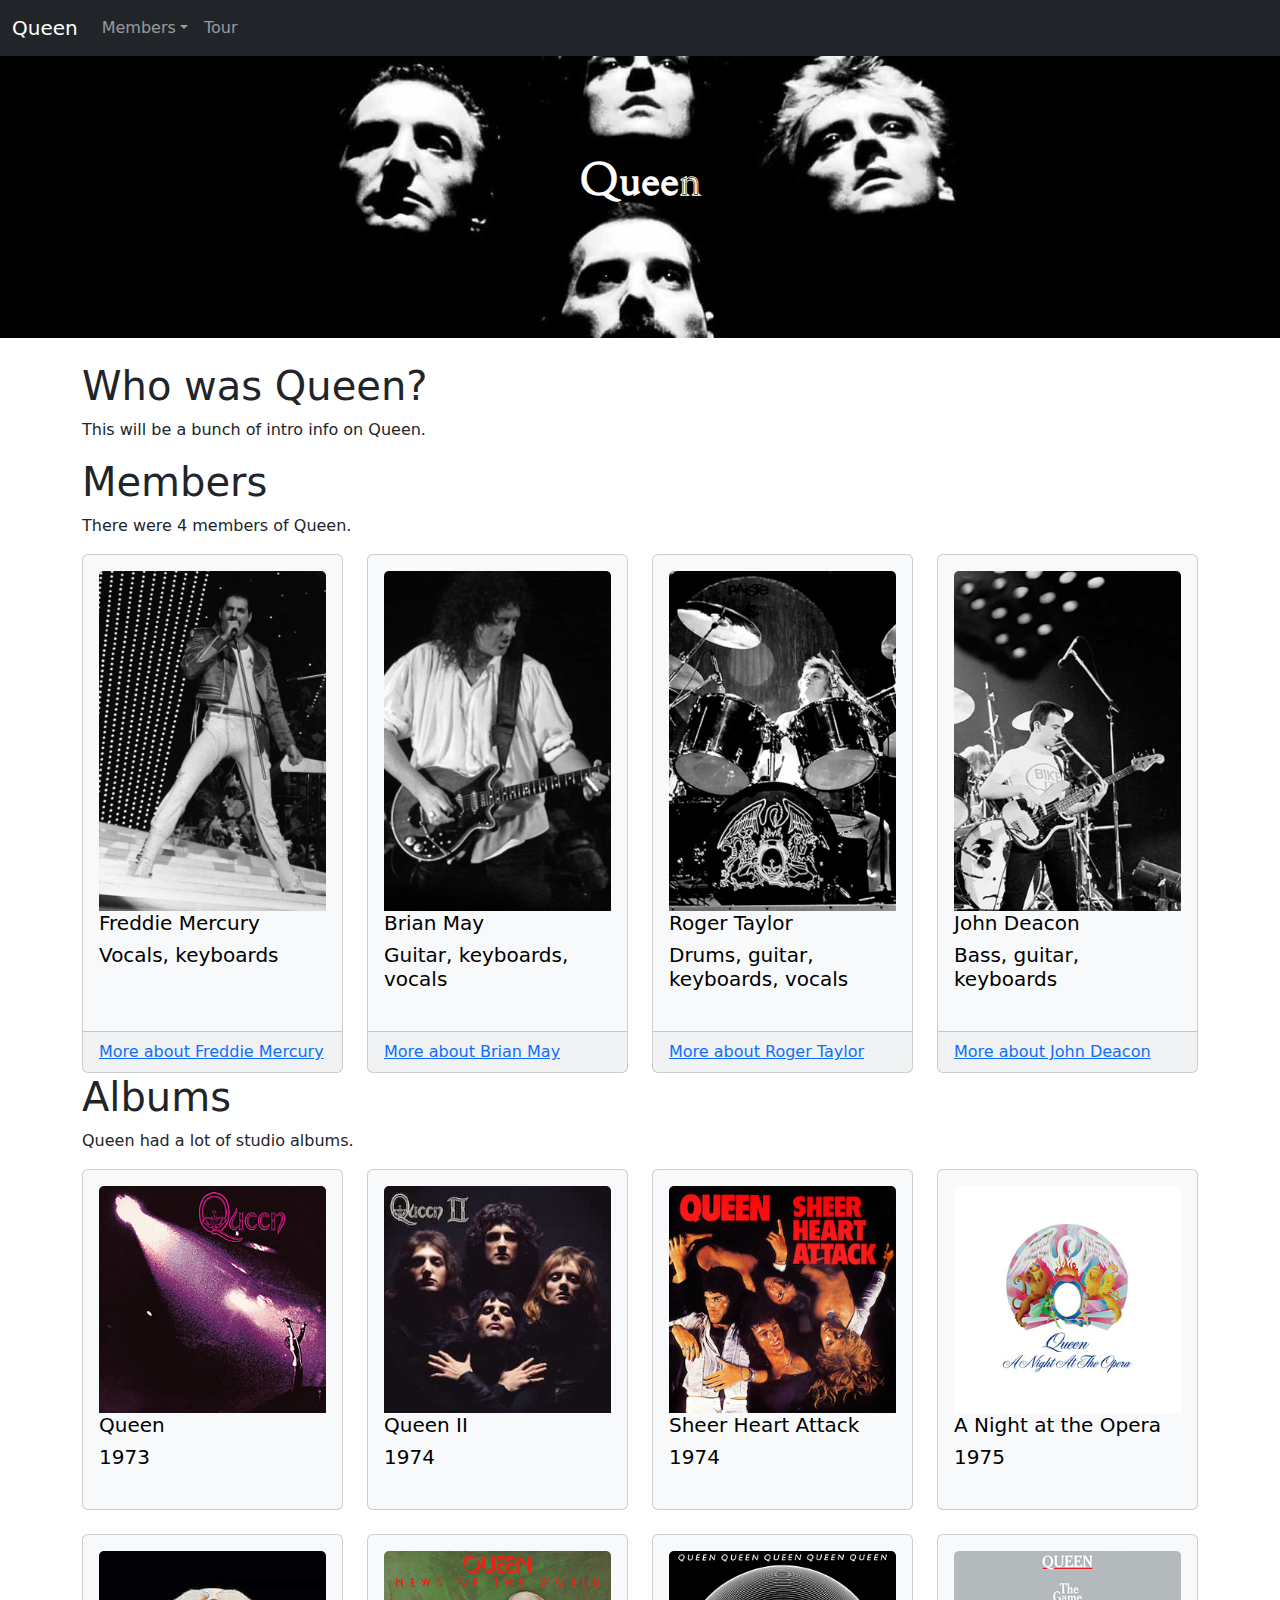
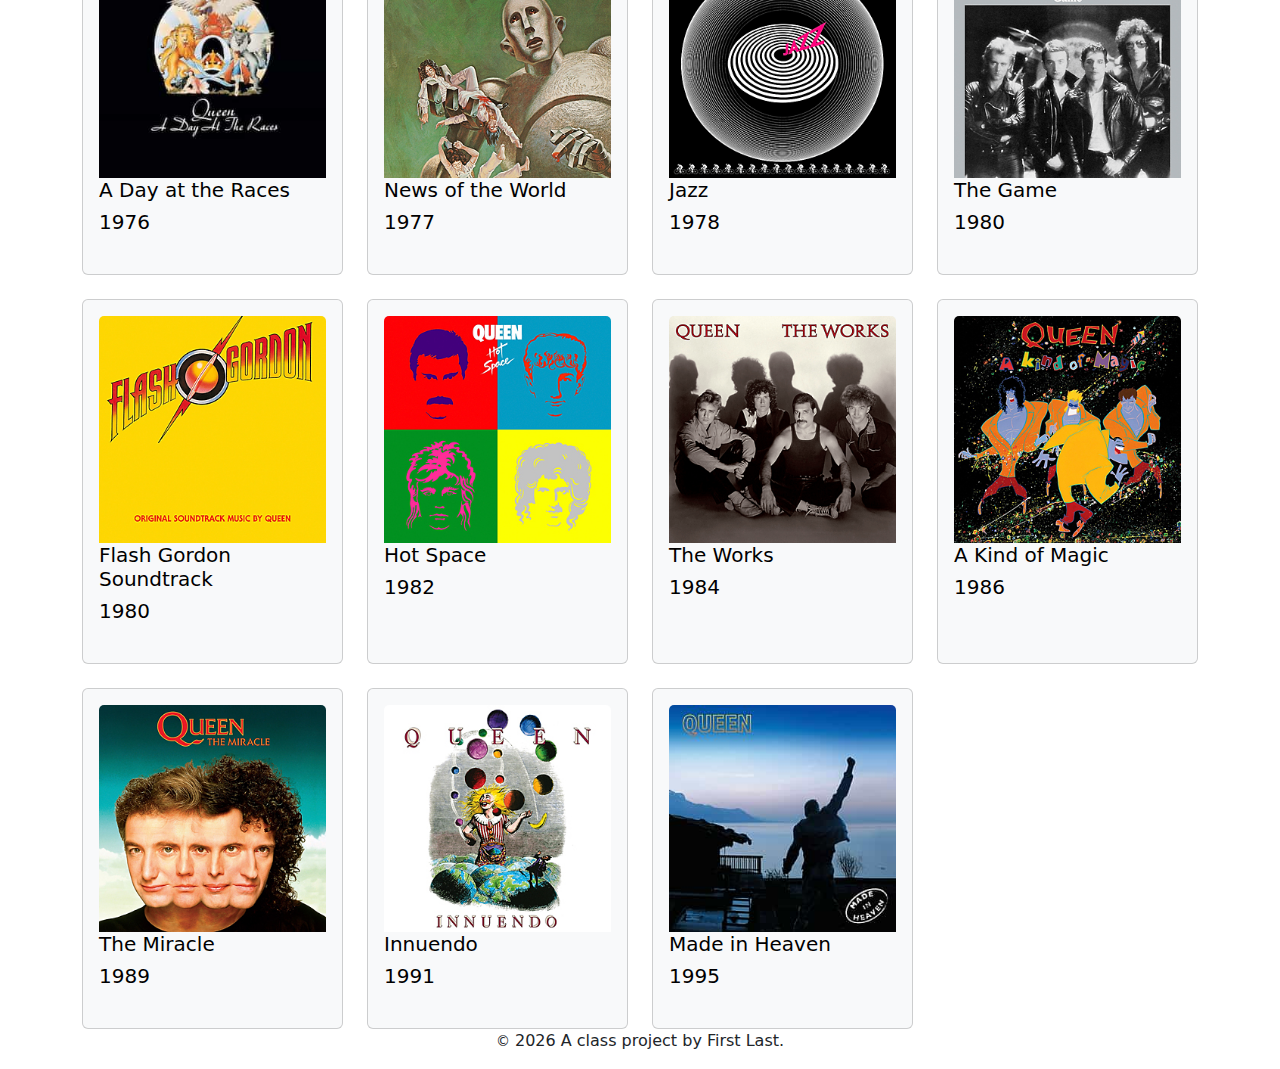
==== commit 214ec134: "committing for class" ====
--- a/docs/index.html
+++ b/docs/index.html
@@ -15,19 +15,28 @@
   <body>
     <nav class="navbar navbar-expand-lg bg-dark" data-bs-theme="dark">
   <div class="container-fluid">
-    <a class="navbar-brand" href="index.html">Navbar</a>
+    <a class="navbar-brand" href="index.html">Queen</a>
     <button class="navbar-toggler" type="button" data-bs-toggle="collapse" data-bs-target="#navbarNavDropdown" aria-controls="navbarNavDropdown" aria-expanded="false" aria-label="Toggle navigation">
       <span class="navbar-toggler-icon"></span>
     </button>
     <div class="collapse navbar-collapse" id="navbarNavDropdown">
       <ul class="navbar-nav">
         <li class="nav-item dropdown">
-          <a class="nav-link dropdown-toggle" href="#" id="navbarDropdownMenuLink" role="button" data-bs-toggle="dropdown" aria-expanded="false">
-            Library books
-          </a>
+          <a class="nav-link dropdown-toggle" href="#" id="navbarDropdownMenuLink" role="button" data-bs-toggle="dropdown" aria-expanded="false">Members</a>
           <ul class="dropdown-menu" aria-labelledby="navbarDropdownMenuLink">
             
+            <li><a class="dropdown-item" href="member/freddie-mercury.html">Freddie Mercury</a></li>
+            
+            <li><a class="dropdown-item" href="member/brian-may.html">Brian May</a></li>
+            
+            <li><a class="dropdown-item" href="member/roger-taylor.html">Roger Taylor</a></li>
+            
+            <li><a class="dropdown-item" href="member/john-deacon.html">John Deacon</a></li>
+            
           </ul>
+        </li>
+        <li class="nav-item">
+          <a class="nav-link" href="tour.html">Tour</a>
         </li>
       </ul>
     </div>
@@ -44,8 +53,7 @@
 <div class="container">
   <h1>Who was Queen?</h1>
   <p>This will be a bunch of intro info on Queen.</p>
-  <div class="container">
-    <h1>Members</h1>
+  <h1>Members</h1>
     <p>There were 4 members of Queen.</p>
     <div class="row row-cols-1 row-cols-md-2 row-cols-lg-4 g-4">
       
@@ -102,7 +110,161 @@
       </div>
       
     </div>
-  </div>
+  <h1>Albums</h1>
+    <p>Queen had a lot of studio albums.</p>
+    <div class="row row-cols-1 row-cols-md-2 row-cols-lg-4 g-4">
+      
+      <div class="col">
+        <div class="card h-100 text-bg-light mb-3">
+          <div class="card-body">
+            <img src="img/Queen_Queen.png" class="card-img-top">
+            <h5 class="card-title">Queen</h5>
+            <h5 class="card-year">1973</h5>
+          </div>
+        </div>
+      </div>
+      
+      <div class="col">
+        <div class="card h-100 text-bg-light mb-3">
+          <div class="card-body">
+            <img src="img/Queen_Queen_II.jpg" class="card-img-top">
+            <h5 class="card-title">Queen II</h5>
+            <h5 class="card-year">1974</h5>
+          </div>
+        </div>
+      </div>
+      
+      <div class="col">
+        <div class="card h-100 text-bg-light mb-3">
+          <div class="card-body">
+            <img src="img/Queen_Sheer_Heart_Attack.png" class="card-img-top">
+            <h5 class="card-title">Sheer Heart Attack</h5>
+            <h5 class="card-year">1974</h5>
+          </div>
+        </div>
+      </div>
+      
+      <div class="col">
+        <div class="card h-100 text-bg-light mb-3">
+          <div class="card-body">
+            <img src="img/Queen_A_Night_At_The_Opera.png" class="card-img-top">
+            <h5 class="card-title">A Night at the Opera</h5>
+            <h5 class="card-year">1975</h5>
+          </div>
+        </div>
+      </div>
+      
+      <div class="col">
+        <div class="card h-100 text-bg-light mb-3">
+          <div class="card-body">
+            <img src="img/Queen_A_Day_at_the_Races.jpg" class="card-img-top">
+            <h5 class="card-title">A Day at the Races</h5>
+            <h5 class="card-year">1976</h5>
+          </div>
+        </div>
+      </div>
+      
+      <div class="col">
+        <div class="card h-100 text-bg-light mb-3">
+          <div class="card-body">
+            <img src="img/Queen_News_Of_The_World.png" class="card-img-top">
+            <h5 class="card-title">News of the World</h5>
+            <h5 class="card-year">1977</h5>
+          </div>
+        </div>
+      </div>
+      
+      <div class="col">
+        <div class="card h-100 text-bg-light mb-3">
+          <div class="card-body">
+            <img src="img/Queen_Jazz.png" class="card-img-top">
+            <h5 class="card-title">Jazz</h5>
+            <h5 class="card-year">1978</h5>
+          </div>
+        </div>
+      </div>
+      
+      <div class="col">
+        <div class="card h-100 text-bg-light mb-3">
+          <div class="card-body">
+            <img src="img/Queen_The_Game.png" class="card-img-top">
+            <h5 class="card-title">The Game</h5>
+            <h5 class="card-year">1980</h5>
+          </div>
+        </div>
+      </div>
+      
+      <div class="col">
+        <div class="card h-100 text-bg-light mb-3">
+          <div class="card-body">
+            <img src="img/Queen_Flash_Gordon.png" class="card-img-top">
+            <h5 class="card-title">Flash Gordon Soundtrack</h5>
+            <h5 class="card-year">1980</h5>
+          </div>
+        </div>
+      </div>
+      
+      <div class="col">
+        <div class="card h-100 text-bg-light mb-3">
+          <div class="card-body">
+            <img src="img/Queen_Hot_Space.png" class="card-img-top">
+            <h5 class="card-title">Hot Space</h5>
+            <h5 class="card-year">1982</h5>
+          </div>
+        </div>
+      </div>
+      
+      <div class="col">
+        <div class="card h-100 text-bg-light mb-3">
+          <div class="card-body">
+            <img src="img/Queen_The_Works.png" class="card-img-top">
+            <h5 class="card-title">The Works</h5>
+            <h5 class="card-year">1984</h5>
+          </div>
+        </div>
+      </div>
+      
+      <div class="col">
+        <div class="card h-100 text-bg-light mb-3">
+          <div class="card-body">
+            <img src="img/Queen_A_Kind_Of_Magic.png" class="card-img-top">
+            <h5 class="card-title">A Kind of Magic</h5>
+            <h5 class="card-year">1986</h5>
+          </div>
+        </div>
+      </div>
+      
+      <div class="col">
+        <div class="card h-100 text-bg-light mb-3">
+          <div class="card-body">
+            <img src="img/Queen_The_Miracle.png" class="card-img-top">
+            <h5 class="card-title">The Miracle</h5>
+            <h5 class="card-year">1989</h5>
+          </div>
+        </div>
+      </div>
+      
+      <div class="col">
+        <div class="card h-100 text-bg-light mb-3">
+          <div class="card-body">
+            <img src="img/Queen_Innuendo.png" class="card-img-top">
+            <h5 class="card-title">Innuendo</h5>
+            <h5 class="card-year">1991</h5>
+          </div>
+        </div>
+      </div>
+      
+      <div class="col">
+        <div class="card h-100 text-bg-light mb-3">
+          <div class="card-body">
+            <img src="img/Queen_Made_in_Heaven.jpg" class="card-img-top">
+            <h5 class="card-title">Made in Heaven</h5>
+            <h5 class="card-year">1995</h5>
+          </div>
+        </div>
+      </div>
+      
+    </div>
 </div>
 
 
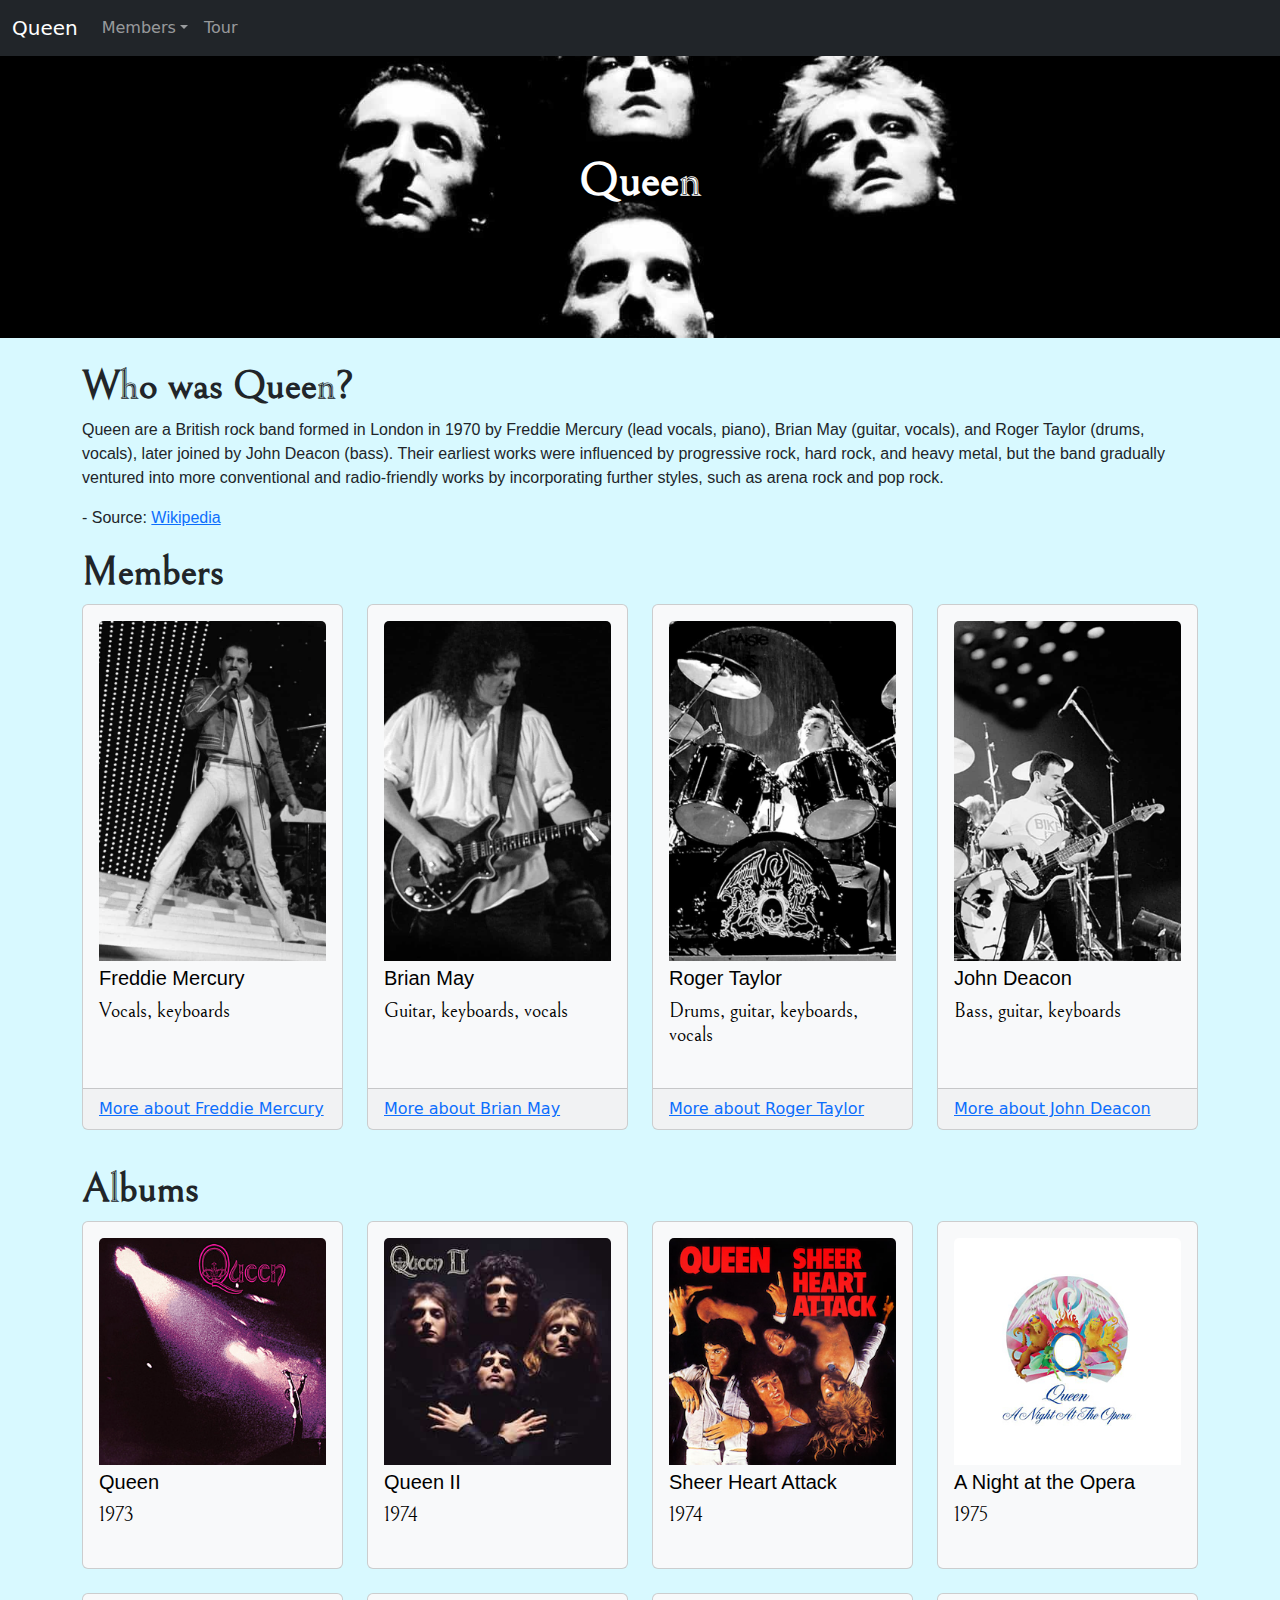
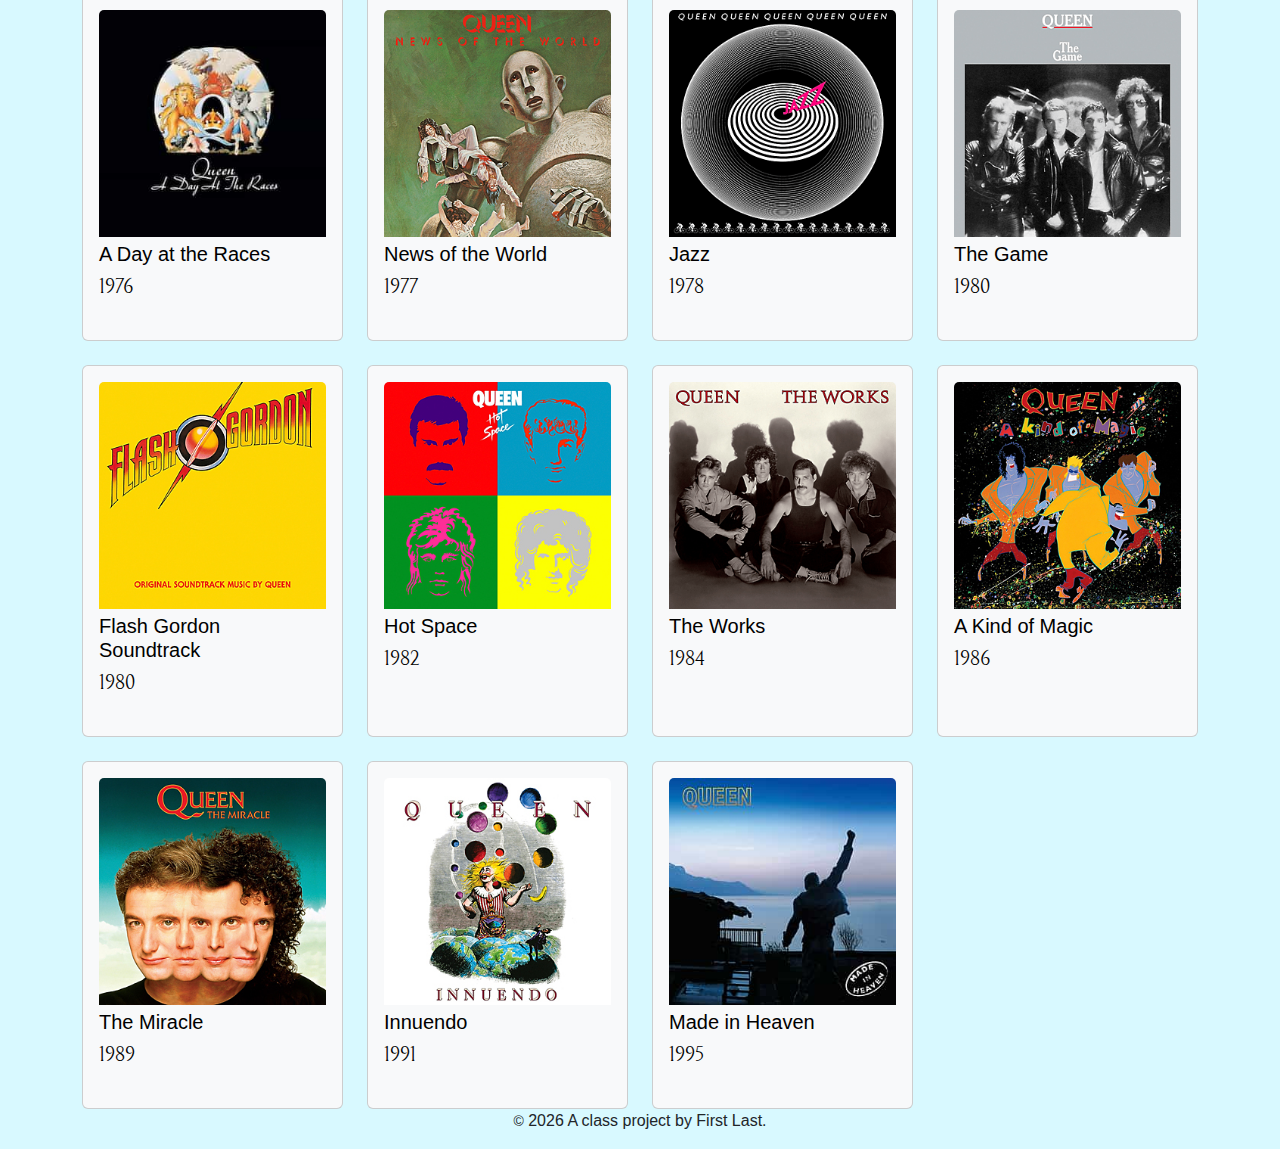
==== commit 5a389857: "for class" ====
--- a/docs/index.html
+++ b/docs/index.html
@@ -52,9 +52,8 @@
     
 <div class="container">
   <h1>Who was Queen?</h1>
-  <p>This will be a bunch of intro info on Queen.</p>
-  <h1>Members</h1>
-    <p>There were 4 members of Queen.</p>
+  <p>Queen are a British rock band formed in London in 1970 by Freddie Mercury (lead vocals, piano), Brian May (guitar, vocals), and Roger Taylor (drums, vocals), later joined by John Deacon (bass). Their earliest works were influenced by progressive rock, hard rock, and heavy metal, but the band gradually ventured into more conventional and radio-friendly works by incorporating further styles, such as arena rock and pop rock.</p><p>- Source: <a href="https://en.wikipedia.org/wiki/Queen_(band)" target="_blank">Wikipedia</a></p>
+  <h1 class="member">Members</h1>
     <div class="row row-cols-1 row-cols-md-2 row-cols-lg-4 g-4">
       
       <div class="col">
@@ -110,8 +109,7 @@
       </div>
       
     </div>
-  <h1>Albums</h1>
-    <p>Queen had a lot of studio albums.</p>
+  <h1 class="albums">Albums</h1>
     <div class="row row-cols-1 row-cols-md-2 row-cols-lg-4 g-4">
       
       <div class="col">
--- a/docs/css/main.css
+++ b/docs/css/main.css
@@ -3,5 +3,5 @@
  * Bootstrap  v5.3.1 (https://getbootstrap.com/)
  * Copyright 2011-2023 The Bootstrap Authors
  * Licensed under MIT (https://github.com/twbs/bootstrap/blob/main/LICENSE)
- */:root,[data-bs-theme=light]{--bs-blue:#0d6efd;--bs-indigo:#6610f2;--bs-purple:#6f42c1;--bs-pink:#d63384;--bs-red:#dc3545;--bs-orange:#fd7e14;--bs-yellow:#ffc107;--bs-green:#198754;--bs-teal:#20c997;--bs-cyan:#0dcaf0;--bs-black:#000;--bs-white:#fff;--bs-gray:#6c757d;--bs-gray-dark:#343a40;--bs-gray-100:#f8f9fa;--bs-gray-200:#e9ecef;--bs-gray-300:#dee2e6;--bs-gray-400:#ced4da;--bs-gray-500:#adb5bd;--bs-gray-600:#6c757d;--bs-gray-700:#495057;--bs-gray-800:#343a40;--bs-gray-900:#212529;--bs-primary:#0d6efd;--bs-secondary:#6c757d;--bs-success:#198754;--bs-info:#0dcaf0;--bs-warning:#ffc107;--bs-danger:#dc3545;--bs-light:#f8f9fa;--bs-dark:#212529;--bs-primary-rgb:13,110,253;--bs-secondary-rgb:108,117,125;--bs-success-rgb:25,135,84;--bs-info-rgb:13,202,240;--bs-warning-rgb:255,193,7;--bs-danger-rgb:220,53,69;--bs-light-rgb:248,249,250;--bs-dark-rgb:33,37,41;--bs-primary-text-emphasis:#052c65;--bs-secondary-text-emphasis:#2b2f32;--bs-success-text-emphasis:#0a3622;--bs-info-text-emphasis:#055160;--bs-warning-text-emphasis:#664d03;--bs-danger-text-emphasis:#58151c;--bs-light-text-emphasis:#495057;--bs-dark-text-emphasis:#495057;--bs-primary-bg-subtle:#cfe2ff;--bs-secondary-bg-subtle:#e2e3e5;--bs-success-bg-subtle:#d1e7dd;--bs-info-bg-subtle:#cff4fc;--bs-warning-bg-subtle:#fff3cd;--bs-danger-bg-subtle:#f8d7da;--bs-light-bg-subtle:#fcfcfd;--bs-dark-bg-subtle:#ced4da;--bs-primary-border-subtle:#9ec5fe;--bs-secondary-border-subtle:#c4c8cb;--bs-success-border-subtle:#a3cfbb;--bs-info-border-subtle:#9eeaf9;--bs-warning-border-subtle:#ffe69c;--bs-danger-border-subtle:#f1aeb5;--bs-light-border-subtle:#e9ecef;--bs-dark-border-subtle:#adb5bd;--bs-white-rgb:255,255,255;--bs-black-rgb:0,0,0;--bs-font-sans-serif:system-ui,-apple-system,"Segoe UI",Roboto,"Helvetica Neue","Noto Sans","Liberation Sans",Arial,sans-serif,"Apple Color Emoji","Segoe UI Emoji","Segoe UI Symbol","Noto Color Emoji";--bs-font-monospace:SFMono-Regular,Menlo,Monaco,Consolas,"Liberation Mono","Courier New",monospace;--bs-gradient:linear-gradient(180deg,hsla(0,0%,100%,.15),hsla(0,0%,100%,0));--bs-body-font-family:var(--bs-font-sans-serif);--bs-body-font-size:1rem;--bs-body-font-weight:400;--bs-body-line-height:1.5;--bs-body-color:#212529;--bs-body-color-rgb:33,37,41;--bs-body-bg:#fff;--bs-body-bg-rgb:255,255,255;--bs-emphasis-color:#000;--bs-emphasis-color-rgb:0,0,0;--bs-secondary-color:rgba(33,37,41,.75);--bs-secondary-color-rgb:33,37,41;--bs-secondary-bg:#e9ecef;--bs-secondary-bg-rgb:233,236,239;--bs-tertiary-color:rgba(33,37,41,.5);--bs-tertiary-color-rgb:33,37,41;--bs-tertiary-bg:#f8f9fa;--bs-tertiary-bg-rgb:248,249,250;--bs-heading-color:inherit;--bs-link-color:#0d6efd;--bs-link-color-rgb:13,110,253;--bs-link-decoration:underline;--bs-link-hover-color:#0a58ca;--bs-link-hover-color-rgb:10,88,202;--bs-code-color:#d63384;--bs-highlight-bg:#fff3cd;--bs-border-width:1px;--bs-border-style:solid;--bs-border-color:#dee2e6;--bs-border-color-translucent:rgba(0,0,0,.175);--bs-border-radius:0.375rem;--bs-border-radius-sm:0.25rem;--bs-border-radius-lg:0.5rem;--bs-border-radius-xl:1rem;--bs-border-radius-xxl:2rem;--bs-border-radius-2xl:var(--bs-border-radius-xxl);--bs-border-radius-pill:50rem;--bs-box-shadow:0 0.5rem 1rem rgba(0,0,0,.15);--bs-box-shadow-sm:0 0.125rem 0.25rem rgba(0,0,0,.075);--bs-box-shadow-lg:0 1rem 3rem rgba(0,0,0,.175);--bs-box-shadow-inset:inset 0 1px 2px rgba(0,0,0,.075);--bs-focus-ring-width:0.25rem;--bs-focus-ring-opacity:0.25;--bs-focus-ring-color:rgba(13,110,253,.25);--bs-form-valid-color:#198754;--bs-form-valid-border-color:#198754;--bs-form-invalid-color:#dc3545;--bs-form-invalid-border-color:#dc3545}[data-bs-theme=dark]{--bs-body-color:#dee2e6;--bs-body-color-rgb:222,226,230;--bs-body-bg:#212529;--bs-body-bg-rgb:33,37,41;--bs-emphasis-color:#fff;--bs-emphasis-color-rgb:255,255,255;--bs-secondary-color:rgba(222,226,230,.75);--bs-secondary-color-rgb:222,226,230;--bs-secondary-bg:#343a40;--bs-secondary-bg-rgb:52,58,64;--bs-tertiary-color:rgba(222,226,230,.5);--bs-tertiary-color-rgb:222,226,230;--bs-tertiary-bg:#2b3035;--bs-tertiary-bg-rgb:43,48,53;--bs-primary-text-emphasis:#6ea8fe;--bs-secondary-text-emphasis:#a7acb1;--bs-success-text-emphasis:#75b798;--bs-info-text-emphasis:#6edff6;--bs-warning-text-emphasis:#ffda6a;--bs-danger-text-emphasis:#ea868f;--bs-light-text-emphasis:#f8f9fa;--bs-dark-text-emphasis:#dee2e6;--bs-primary-bg-subtle:#031633;--bs-secondary-bg-subtle:#161719;--bs-success-bg-subtle:#051b11;--bs-info-bg-subtle:#032830;--bs-warning-bg-subtle:#332701;--bs-danger-bg-subtle:#2c0b0e;--bs-light-bg-subtle:#343a40;--bs-dark-bg-subtle:#1a1d20;--bs-primary-border-subtle:#084298;--bs-secondary-border-subtle:#41464b;--bs-success-border-subtle:#0f5132;--bs-info-border-subtle:#087990;--bs-warning-border-subtle:#997404;--bs-danger-border-subtle:#842029;--bs-light-border-subtle:#495057;--bs-dark-border-subtle:#343a40;--bs-heading-color:inherit;--bs-link-color:#6ea8fe;--bs-link-hover-color:#8bb9fe;--bs-link-color-rgb:110,168,254;--bs-link-hover-color-rgb:139,185,254;--bs-code-color:#e685b5;--bs-border-color:#495057;--bs-border-color-translucent:hsla(0,0%,100%,.15);--bs-form-valid-color:#75b798;--bs-form-valid-border-color:#75b798;--bs-form-invalid-color:#ea868f;--bs-form-invalid-border-color:#ea868f;color-scheme:dark}*,:after,:before{box-sizing:border-box}@media (prefers-reduced-motion:no-preference){:root{scroll-behavior:smooth}}body{-webkit-text-size-adjust:100%;-webkit-tap-highlight-color:rgba(0,0,0,0);background-color:var(--bs-body-bg);color:var(--bs-body-color);font-family:var(--bs-body-font-family);font-size:var(--bs-body-font-size);font-weight:var(--bs-body-font-weight);line-height:var(--bs-body-line-height);margin:0;text-align:var(--bs-body-text-align)}hr{border:0;border-top:var(--bs-border-width) solid;color:inherit;margin:1rem 0;opacity:.25}.h1,.h2,.h3,.h4,.h5,.h6,h1,h2,h3,h4,h5,h6{color:var(--bs-heading-color);font-weight:500;line-height:1.2;margin-bottom:.5rem;margin-top:0}.h1,h1{font-size:calc(1.375rem + 1.5vw)}@media (min-width:1200px){.h1,h1{font-size:2.5rem}}.h2,h2{font-size:calc(1.325rem + .9vw)}@media (min-width:1200px){.h2,h2{font-size:2rem}}.h3,h3{font-size:calc(1.3rem + .6vw)}@media (min-width:1200px){.h3,h3{font-size:1.75rem}}.h4,h4{font-size:calc(1.275rem + .3vw)}@media (min-width:1200px){.h4,h4{font-size:1.5rem}}.h5,h5{font-size:1.25rem}.h6,h6{font-size:1rem}p{margin-bottom:1rem;margin-top:0}abbr[title]{cursor:help;-webkit-text-decoration:underline dotted;text-decoration:underline dotted;-webkit-text-decoration-skip-ink:none;text-decoration-skip-ink:none}address{font-style:normal;line-height:inherit;margin-bottom:1rem}ol,ul{padding-left:2rem}dl,ol,ul{margin-bottom:1rem;margin-top:0}ol ol,ol ul,ul ol,ul ul{margin-bottom:0}dt{font-weight:700}dd{margin-bottom:.5rem;margin-left:0}blockquote{margin:0 0 1rem}b,strong{font-weight:bolder}.small,small{font-size:.875em}.mark,mark{background-color:var(--bs-highlight-bg);padding:.1875em}sub,sup{font-size:.75em;line-height:0;position:relative;vertical-align:baseline}sub{bottom:-.25em}sup{top:-.5em}a{color:rgba(var(--bs-link-color-rgb),var(--bs-link-opacity,1));text-decoration:underline}a:hover{--bs-link-color-rgb:var(--bs-link-hover-color-rgb)}a:not([href]):not([class]),a:not([href]):not([class]):hover{color:inherit;text-decoration:none}code,kbd,pre,samp{font-family:var(--bs-font-monospace);font-size:1em}pre{display:block;font-size:.875em;margin-bottom:1rem;margin-top:0;overflow:auto}pre code{color:inherit;font-size:inherit;word-break:normal}code{word-wrap:break-word;color:var(--bs-code-color);font-size:.875em}a>code{color:inherit}kbd{background-color:var(--bs-body-color);border-radius:.25rem;color:var(--bs-body-bg);font-size:.875em;padding:.1875rem .375rem}kbd kbd{font-size:1em;padding:0}figure{margin:0 0 1rem}img,svg{vertical-align:middle}table{border-collapse:collapse;caption-side:bottom}caption{color:var(--bs-secondary-color);padding-bottom:.5rem;padding-top:.5rem;text-align:left}th{text-align:inherit;text-align:-webkit-match-parent}tbody,td,tfoot,th,thead,tr{border:0 solid;border-color:inherit}label{display:inline-block}button{border-radius:0}button:focus:not(:focus-visible){outline:0}button,input,optgroup,select,textarea{font-family:inherit;font-size:inherit;line-height:inherit;margin:0}button,select{text-transform:none}[role=button]{cursor:pointer}select{word-wrap:normal}select:disabled{opacity:1}[list]:not([type=date]):not([type=datetime-local]):not([type=month]):not([type=week]):not([type=time])::-webkit-calendar-picker-indicator{display:none!important}[type=button],[type=reset],[type=submit],button{-webkit-appearance:button}[type=button]:not(:disabled),[type=reset]:not(:disabled),[type=submit]:not(:disabled),button:not(:disabled){cursor:pointer}::-moz-focus-inner{border-style:none;padding:0}textarea{resize:vertical}fieldset{border:0;margin:0;min-width:0;padding:0}legend{float:left;font-size:calc(1.275rem + .3vw);line-height:inherit;margin-bottom:.5rem;padding:0;width:100%}@media (min-width:1200px){legend{font-size:1.5rem}}legend+*{clear:left}::-webkit-datetime-edit-day-field,::-webkit-datetime-edit-fields-wrapper,::-webkit-datetime-edit-hour-field,::-webkit-datetime-edit-minute,::-webkit-datetime-edit-month-field,::-webkit-datetime-edit-text,::-webkit-datetime-edit-year-field{padding:0}::-webkit-inner-spin-button{height:auto}[type=search]{-webkit-appearance:textfield;outline-offset:-2px}::-webkit-search-decoration{-webkit-appearance:none}::-webkit-color-swatch-wrapper{padding:0}::-webkit-file-upload-button{-webkit-appearance:button;font:inherit}::file-selector-button{-webkit-appearance:button;font:inherit}output{display:inline-block}iframe{border:0}summary{cursor:pointer;display:list-item}progress{vertical-align:baseline}[hidden]{display:none!important}.lead{font-size:1.25rem;font-weight:300}.display-1{font-size:calc(1.625rem + 4.5vw);font-weight:300;line-height:1.2}@media (min-width:1200px){.display-1{font-size:5rem}}.display-2{font-size:calc(1.575rem + 3.9vw);font-weight:300;line-height:1.2}@media (min-width:1200px){.display-2{font-size:4.5rem}}.display-3{font-size:calc(1.525rem + 3.3vw);font-weight:300;line-height:1.2}@media (min-width:1200px){.display-3{font-size:4rem}}.display-4{font-size:calc(1.475rem + 2.7vw);font-weight:300;line-height:1.2}@media (min-width:1200px){.display-4{font-size:3.5rem}}.display-5{font-size:calc(1.425rem + 2.1vw);font-weight:300;line-height:1.2}@media (min-width:1200px){.display-5{font-size:3rem}}.display-6{font-size:calc(1.375rem + 1.5vw);font-weight:300;line-height:1.2}@media (min-width:1200px){.display-6{font-size:2.5rem}}.list-inline,.list-unstyled{list-style:none;padding-left:0}.list-inline-item{display:inline-block}.list-inline-item:not(:last-child){margin-right:.5rem}.initialism{font-size:.875em;text-transform:uppercase}.blockquote{font-size:1.25rem;margin-bottom:1rem}.blockquote>:last-child{margin-bottom:0}.blockquote-footer{color:#6c757d;font-size:.875em;margin-bottom:1rem;margin-top:-1rem}.blockquote-footer:before{content:"— "}.img-fluid,.img-thumbnail{height:auto;max-width:100%}.img-thumbnail{background-color:var(--bs-body-bg);border:var(--bs-border-width) solid var(--bs-border-color);border-radius:var(--bs-border-radius);padding:.25rem}.figure{display:inline-block}.figure-img{line-height:1;margin-bottom:.5rem}.figure-caption{color:var(--bs-secondary-color);font-size:.875em}.container,.container-fluid,.container-lg,.container-md,.container-sm,.container-xl,.container-xxl{--bs-gutter-x:1.5rem;--bs-gutter-y:0;margin-left:auto;margin-right:auto;padding-left:calc(var(--bs-gutter-x)*.5);padding-right:calc(var(--bs-gutter-x)*.5);width:100%}@media (min-width:576px){.container,.container-sm{max-width:540px}}@media (min-width:768px){.container,.container-md,.container-sm{max-width:720px}}@media (min-width:992px){.container,.container-lg,.container-md,.container-sm{max-width:960px}}@media (min-width:1200px){.container,.container-lg,.container-md,.container-sm,.container-xl{max-width:1140px}}@media (min-width:1400px){.container,.container-lg,.container-md,.container-sm,.container-xl,.container-xxl{max-width:1320px}}:root{--bs-breakpoint-xs:0;--bs-breakpoint-sm:576px;--bs-breakpoint-md:768px;--bs-breakpoint-lg:992px;--bs-breakpoint-xl:1200px;--bs-breakpoint-xxl:1400px}.row{--bs-gutter-x:1.5rem;--bs-gutter-y:0;display:-webkit-flex;display:-ms-flexbox;display:flex;-webkit-flex-wrap:wrap;-ms-flex-wrap:wrap;flex-wrap:wrap;margin-left:calc(var(--bs-gutter-x)*-.5);margin-right:calc(var(--bs-gutter-x)*-.5);margin-top:calc(var(--bs-gutter-y)*-1)}.row>*{-ms-flex-negative:0;-webkit-flex-shrink:0;flex-shrink:0;margin-top:var(--bs-gutter-y);max-width:100%;padding-left:calc(var(--bs-gutter-x)*.5);padding-right:calc(var(--bs-gutter-x)*.5);width:100%}.col{-webkit-flex:1 0 0%;-ms-flex:1 0 0%;flex:1 0 0%}.row-cols-auto>*{width:auto}.row-cols-1>*,.row-cols-auto>*{-webkit-flex:0 0 auto;-ms-flex:0 0 auto;flex:0 0 auto}.row-cols-1>*{width:100%}.row-cols-2>*{width:50%}.row-cols-2>*,.row-cols-3>*{-webkit-flex:0 0 auto;-ms-flex:0 0 auto;flex:0 0 auto}.row-cols-3>*{width:33.3333333333%}.row-cols-4>*{width:25%}.row-cols-4>*,.row-cols-5>*{-webkit-flex:0 0 auto;-ms-flex:0 0 auto;flex:0 0 auto}.row-cols-5>*{width:20%}.row-cols-6>*{width:16.6666666667%}.col-auto,.row-cols-6>*{-webkit-flex:0 0 auto;-ms-flex:0 0 auto;flex:0 0 auto}.col-auto{width:auto}.col-1{width:8.33333333%}.col-1,.col-2{-webkit-flex:0 0 auto;-ms-flex:0 0 auto;flex:0 0 auto}.col-2{width:16.66666667%}.col-3{width:25%}.col-3,.col-4{-webkit-flex:0 0 auto;-ms-flex:0 0 auto;flex:0 0 auto}.col-4{width:33.33333333%}.col-5{width:41.66666667%}.col-5,.col-6{-webkit-flex:0 0 auto;-ms-flex:0 0 auto;flex:0 0 auto}.col-6{width:50%}.col-7{width:58.33333333%}.col-7,.col-8{-webkit-flex:0 0 auto;-ms-flex:0 0 auto;flex:0 0 auto}.col-8{width:66.66666667%}.col-9{width:75%}.col-10,.col-9{-webkit-flex:0 0 auto;-ms-flex:0 0 auto;flex:0 0 auto}.col-10{width:83.33333333%}.col-11{width:91.66666667%}.col-11,.col-12{-webkit-flex:0 0 auto;-ms-flex:0 0 auto;flex:0 0 auto}.col-12{width:100%}.offset-1{margin-left:8.33333333%}.offset-2{margin-left:16.66666667%}.offset-3{margin-left:25%}.offset-4{margin-left:33.33333333%}.offset-5{margin-left:41.66666667%}.offset-6{margin-left:50%}.offset-7{margin-left:58.33333333%}.offset-8{margin-left:66.66666667%}.offset-9{margin-left:75%}.offset-10{margin-left:83.33333333%}.offset-11{margin-left:91.66666667%}.g-0,.gx-0{--bs-gutter-x:0}.g-0,.gy-0{--bs-gutter-y:0}.g-1,.gx-1{--bs-gutter-x:0.25rem}.g-1,.gy-1{--bs-gutter-y:0.25rem}.g-2,.gx-2{--bs-gutter-x:0.5rem}.g-2,.gy-2{--bs-gutter-y:0.5rem}.g-3,.gx-3{--bs-gutter-x:1rem}.g-3,.gy-3{--bs-gutter-y:1rem}.g-4,.gx-4{--bs-gutter-x:1.5rem}.g-4,.gy-4{--bs-gutter-y:1.5rem}.g-5,.gx-5{--bs-gutter-x:3rem}.g-5,.gy-5{--bs-gutter-y:3rem}@media (min-width:576px){.col-sm{-webkit-flex:1 0 0%;-ms-flex:1 0 0%;flex:1 0 0%}.row-cols-sm-auto>*{width:auto}.row-cols-sm-1>*,.row-cols-sm-auto>*{-webkit-flex:0 0 auto;-ms-flex:0 0 auto;flex:0 0 auto}.row-cols-sm-1>*{width:100%}.row-cols-sm-2>*{width:50%}.row-cols-sm-2>*,.row-cols-sm-3>*{-webkit-flex:0 0 auto;-ms-flex:0 0 auto;flex:0 0 auto}.row-cols-sm-3>*{width:33.3333333333%}.row-cols-sm-4>*{width:25%}.row-cols-sm-4>*,.row-cols-sm-5>*{-webkit-flex:0 0 auto;-ms-flex:0 0 auto;flex:0 0 auto}.row-cols-sm-5>*{width:20%}.row-cols-sm-6>*{width:16.6666666667%}.col-sm-auto,.row-cols-sm-6>*{-webkit-flex:0 0 auto;-ms-flex:0 0 auto;flex:0 0 auto}.col-sm-auto{width:auto}.col-sm-1{width:8.33333333%}.col-sm-1,.col-sm-2{-webkit-flex:0 0 auto;-ms-flex:0 0 auto;flex:0 0 auto}.col-sm-2{width:16.66666667%}.col-sm-3{width:25%}.col-sm-3,.col-sm-4{-webkit-flex:0 0 auto;-ms-flex:0 0 auto;flex:0 0 auto}.col-sm-4{width:33.33333333%}.col-sm-5{width:41.66666667%}.col-sm-5,.col-sm-6{-webkit-flex:0 0 auto;-ms-flex:0 0 auto;flex:0 0 auto}.col-sm-6{width:50%}.col-sm-7{width:58.33333333%}.col-sm-7,.col-sm-8{-webkit-flex:0 0 auto;-ms-flex:0 0 auto;flex:0 0 auto}.col-sm-8{width:66.66666667%}.col-sm-9{width:75%}.col-sm-10,.col-sm-9{-webkit-flex:0 0 auto;-ms-flex:0 0 auto;flex:0 0 auto}.col-sm-10{width:83.33333333%}.col-sm-11{width:91.66666667%}.col-sm-11,.col-sm-12{-webkit-flex:0 0 auto;-ms-flex:0 0 auto;flex:0 0 auto}.col-sm-12{width:100%}.offset-sm-0{margin-left:0}.offset-sm-1{margin-left:8.33333333%}.offset-sm-2{margin-left:16.66666667%}.offset-sm-3{margin-left:25%}.offset-sm-4{margin-left:33.33333333%}.offset-sm-5{margin-left:41.66666667%}.offset-sm-6{margin-left:50%}.offset-sm-7{margin-left:58.33333333%}.offset-sm-8{margin-left:66.66666667%}.offset-sm-9{margin-left:75%}.offset-sm-10{margin-left:83.33333333%}.offset-sm-11{margin-left:91.66666667%}.g-sm-0,.gx-sm-0{--bs-gutter-x:0}.g-sm-0,.gy-sm-0{--bs-gutter-y:0}.g-sm-1,.gx-sm-1{--bs-gutter-x:0.25rem}.g-sm-1,.gy-sm-1{--bs-gutter-y:0.25rem}.g-sm-2,.gx-sm-2{--bs-gutter-x:0.5rem}.g-sm-2,.gy-sm-2{--bs-gutter-y:0.5rem}.g-sm-3,.gx-sm-3{--bs-gutter-x:1rem}.g-sm-3,.gy-sm-3{--bs-gutter-y:1rem}.g-sm-4,.gx-sm-4{--bs-gutter-x:1.5rem}.g-sm-4,.gy-sm-4{--bs-gutter-y:1.5rem}.g-sm-5,.gx-sm-5{--bs-gutter-x:3rem}.g-sm-5,.gy-sm-5{--bs-gutter-y:3rem}}@media (min-width:768px){.col-md{-webkit-flex:1 0 0%;-ms-flex:1 0 0%;flex:1 0 0%}.row-cols-md-auto>*{width:auto}.row-cols-md-1>*,.row-cols-md-auto>*{-webkit-flex:0 0 auto;-ms-flex:0 0 auto;flex:0 0 auto}.row-cols-md-1>*{width:100%}.row-cols-md-2>*{width:50%}.row-cols-md-2>*,.row-cols-md-3>*{-webkit-flex:0 0 auto;-ms-flex:0 0 auto;flex:0 0 auto}.row-cols-md-3>*{width:33.3333333333%}.row-cols-md-4>*{width:25%}.row-cols-md-4>*,.row-cols-md-5>*{-webkit-flex:0 0 auto;-ms-flex:0 0 auto;flex:0 0 auto}.row-cols-md-5>*{width:20%}.row-cols-md-6>*{width:16.6666666667%}.col-md-auto,.row-cols-md-6>*{-webkit-flex:0 0 auto;-ms-flex:0 0 auto;flex:0 0 auto}.col-md-auto{width:auto}.col-md-1{width:8.33333333%}.col-md-1,.col-md-2{-webkit-flex:0 0 auto;-ms-flex:0 0 auto;flex:0 0 auto}.col-md-2{width:16.66666667%}.col-md-3{width:25%}.col-md-3,.col-md-4{-webkit-flex:0 0 auto;-ms-flex:0 0 auto;flex:0 0 auto}.col-md-4{width:33.33333333%}.col-md-5{width:41.66666667%}.col-md-5,.col-md-6{-webkit-flex:0 0 auto;-ms-flex:0 0 auto;flex:0 0 auto}.col-md-6{width:50%}.col-md-7{width:58.33333333%}.col-md-7,.col-md-8{-webkit-flex:0 0 auto;-ms-flex:0 0 auto;flex:0 0 auto}.col-md-8{width:66.66666667%}.col-md-9{width:75%}.col-md-10,.col-md-9{-webkit-flex:0 0 auto;-ms-flex:0 0 auto;flex:0 0 auto}.col-md-10{width:83.33333333%}.col-md-11{width:91.66666667%}.col-md-11,.col-md-12{-webkit-flex:0 0 auto;-ms-flex:0 0 auto;flex:0 0 auto}.col-md-12{width:100%}.offset-md-0{margin-left:0}.offset-md-1{margin-left:8.33333333%}.offset-md-2{margin-left:16.66666667%}.offset-md-3{margin-left:25%}.offset-md-4{margin-left:33.33333333%}.offset-md-5{margin-left:41.66666667%}.offset-md-6{margin-left:50%}.offset-md-7{margin-left:58.33333333%}.offset-md-8{margin-left:66.66666667%}.offset-md-9{margin-left:75%}.offset-md-10{margin-left:83.33333333%}.offset-md-11{margin-left:91.66666667%}.g-md-0,.gx-md-0{--bs-gutter-x:0}.g-md-0,.gy-md-0{--bs-gutter-y:0}.g-md-1,.gx-md-1{--bs-gutter-x:0.25rem}.g-md-1,.gy-md-1{--bs-gutter-y:0.25rem}.g-md-2,.gx-md-2{--bs-gutter-x:0.5rem}.g-md-2,.gy-md-2{--bs-gutter-y:0.5rem}.g-md-3,.gx-md-3{--bs-gutter-x:1rem}.g-md-3,.gy-md-3{--bs-gutter-y:1rem}.g-md-4,.gx-md-4{--bs-gutter-x:1.5rem}.g-md-4,.gy-md-4{--bs-gutter-y:1.5rem}.g-md-5,.gx-md-5{--bs-gutter-x:3rem}.g-md-5,.gy-md-5{--bs-gutter-y:3rem}}@media (min-width:992px){.col-lg{-webkit-flex:1 0 0%;-ms-flex:1 0 0%;flex:1 0 0%}.row-cols-lg-auto>*{width:auto}.row-cols-lg-1>*,.row-cols-lg-auto>*{-webkit-flex:0 0 auto;-ms-flex:0 0 auto;flex:0 0 auto}.row-cols-lg-1>*{width:100%}.row-cols-lg-2>*{width:50%}.row-cols-lg-2>*,.row-cols-lg-3>*{-webkit-flex:0 0 auto;-ms-flex:0 0 auto;flex:0 0 auto}.row-cols-lg-3>*{width:33.3333333333%}.row-cols-lg-4>*{width:25%}.row-cols-lg-4>*,.row-cols-lg-5>*{-webkit-flex:0 0 auto;-ms-flex:0 0 auto;flex:0 0 auto}.row-cols-lg-5>*{width:20%}.row-cols-lg-6>*{width:16.6666666667%}.col-lg-auto,.row-cols-lg-6>*{-webkit-flex:0 0 auto;-ms-flex:0 0 auto;flex:0 0 auto}.col-lg-auto{width:auto}.col-lg-1{width:8.33333333%}.col-lg-1,.col-lg-2{-webkit-flex:0 0 auto;-ms-flex:0 0 auto;flex:0 0 auto}.col-lg-2{width:16.66666667%}.col-lg-3{width:25%}.col-lg-3,.col-lg-4{-webkit-flex:0 0 auto;-ms-flex:0 0 auto;flex:0 0 auto}.col-lg-4{width:33.33333333%}.col-lg-5{width:41.66666667%}.col-lg-5,.col-lg-6{-webkit-flex:0 0 auto;-ms-flex:0 0 auto;flex:0 0 auto}.col-lg-6{width:50%}.col-lg-7{width:58.33333333%}.col-lg-7,.col-lg-8{-webkit-flex:0 0 auto;-ms-flex:0 0 auto;flex:0 0 auto}.col-lg-8{width:66.66666667%}.col-lg-9{width:75%}.col-lg-10,.col-lg-9{-webkit-flex:0 0 auto;-ms-flex:0 0 auto;flex:0 0 auto}.col-lg-10{width:83.33333333%}.col-lg-11{width:91.66666667%}.col-lg-11,.col-lg-12{-webkit-flex:0 0 auto;-ms-flex:0 0 auto;flex:0 0 auto}.col-lg-12{width:100%}.offset-lg-0{margin-left:0}.offset-lg-1{margin-left:8.33333333%}.offset-lg-2{margin-left:16.66666667%}.offset-lg-3{margin-left:25%}.offset-lg-4{margin-left:33.33333333%}.offset-lg-5{margin-left:41.66666667%}.offset-lg-6{margin-left:50%}.offset-lg-7{margin-left:58.33333333%}.offset-lg-8{margin-left:66.66666667%}.offset-lg-9{margin-left:75%}.offset-lg-10{margin-left:83.33333333%}.offset-lg-11{margin-left:91.66666667%}.g-lg-0,.gx-lg-0{--bs-gutter-x:0}.g-lg-0,.gy-lg-0{--bs-gutter-y:0}.g-lg-1,.gx-lg-1{--bs-gutter-x:0.25rem}.g-lg-1,.gy-lg-1{--bs-gutter-y:0.25rem}.g-lg-2,.gx-lg-2{--bs-gutter-x:0.5rem}.g-lg-2,.gy-lg-2{--bs-gutter-y:0.5rem}.g-lg-3,.gx-lg-3{--bs-gutter-x:1rem}.g-lg-3,.gy-lg-3{--bs-gutter-y:1rem}.g-lg-4,.gx-lg-4{--bs-gutter-x:1.5rem}.g-lg-4,.gy-lg-4{--bs-gutter-y:1.5rem}.g-lg-5,.gx-lg-5{--bs-gutter-x:3rem}.g-lg-5,.gy-lg-5{--bs-gutter-y:3rem}}@media (min-width:1200px){.col-xl{-webkit-flex:1 0 0%;-ms-flex:1 0 0%;flex:1 0 0%}.row-cols-xl-auto>*{width:auto}.row-cols-xl-1>*,.row-cols-xl-auto>*{-webkit-flex:0 0 auto;-ms-flex:0 0 auto;flex:0 0 auto}.row-cols-xl-1>*{width:100%}.row-cols-xl-2>*{width:50%}.row-cols-xl-2>*,.row-cols-xl-3>*{-webkit-flex:0 0 auto;-ms-flex:0 0 auto;flex:0 0 auto}.row-cols-xl-3>*{width:33.3333333333%}.row-cols-xl-4>*{width:25%}.row-cols-xl-4>*,.row-cols-xl-5>*{-webkit-flex:0 0 auto;-ms-flex:0 0 auto;flex:0 0 auto}.row-cols-xl-5>*{width:20%}.row-cols-xl-6>*{width:16.6666666667%}.col-xl-auto,.row-cols-xl-6>*{-webkit-flex:0 0 auto;-ms-flex:0 0 auto;flex:0 0 auto}.col-xl-auto{width:auto}.col-xl-1{width:8.33333333%}.col-xl-1,.col-xl-2{-webkit-flex:0 0 auto;-ms-flex:0 0 auto;flex:0 0 auto}.col-xl-2{width:16.66666667%}.col-xl-3{width:25%}.col-xl-3,.col-xl-4{-webkit-flex:0 0 auto;-ms-flex:0 0 auto;flex:0 0 auto}.col-xl-4{width:33.33333333%}.col-xl-5{width:41.66666667%}.col-xl-5,.col-xl-6{-webkit-flex:0 0 auto;-ms-flex:0 0 auto;flex:0 0 auto}.col-xl-6{width:50%}.col-xl-7{width:58.33333333%}.col-xl-7,.col-xl-8{-webkit-flex:0 0 auto;-ms-flex:0 0 auto;flex:0 0 auto}.col-xl-8{width:66.66666667%}.col-xl-9{width:75%}.col-xl-10,.col-xl-9{-webkit-flex:0 0 auto;-ms-flex:0 0 auto;flex:0 0 auto}.col-xl-10{width:83.33333333%}.col-xl-11{width:91.66666667%}.col-xl-11,.col-xl-12{-webkit-flex:0 0 auto;-ms-flex:0 0 auto;flex:0 0 auto}.col-xl-12{width:100%}.offset-xl-0{margin-left:0}.offset-xl-1{margin-left:8.33333333%}.offset-xl-2{margin-left:16.66666667%}.offset-xl-3{margin-left:25%}.offset-xl-4{margin-left:33.33333333%}.offset-xl-5{margin-left:41.66666667%}.offset-xl-6{margin-left:50%}.offset-xl-7{margin-left:58.33333333%}.offset-xl-8{margin-left:66.66666667%}.offset-xl-9{margin-left:75%}.offset-xl-10{margin-left:83.33333333%}.offset-xl-11{margin-left:91.66666667%}.g-xl-0,.gx-xl-0{--bs-gutter-x:0}.g-xl-0,.gy-xl-0{--bs-gutter-y:0}.g-xl-1,.gx-xl-1{--bs-gutter-x:0.25rem}.g-xl-1,.gy-xl-1{--bs-gutter-y:0.25rem}.g-xl-2,.gx-xl-2{--bs-gutter-x:0.5rem}.g-xl-2,.gy-xl-2{--bs-gutter-y:0.5rem}.g-xl-3,.gx-xl-3{--bs-gutter-x:1rem}.g-xl-3,.gy-xl-3{--bs-gutter-y:1rem}.g-xl-4,.gx-xl-4{--bs-gutter-x:1.5rem}.g-xl-4,.gy-xl-4{--bs-gutter-y:1.5rem}.g-xl-5,.gx-xl-5{--bs-gutter-x:3rem}.g-xl-5,.gy-xl-5{--bs-gutter-y:3rem}}@media (min-width:1400px){.col-xxl{-webkit-flex:1 0 0%;-ms-flex:1 0 0%;flex:1 0 0%}.row-cols-xxl-auto>*{width:auto}.row-cols-xxl-1>*,.row-cols-xxl-auto>*{-webkit-flex:0 0 auto;-ms-flex:0 0 auto;flex:0 0 auto}.row-cols-xxl-1>*{width:100%}.row-cols-xxl-2>*{width:50%}.row-cols-xxl-2>*,.row-cols-xxl-3>*{-webkit-flex:0 0 auto;-ms-flex:0 0 auto;flex:0 0 auto}.row-cols-xxl-3>*{width:33.3333333333%}.row-cols-xxl-4>*{width:25%}.row-cols-xxl-4>*,.row-cols-xxl-5>*{-webkit-flex:0 0 auto;-ms-flex:0 0 auto;flex:0 0 auto}.row-cols-xxl-5>*{width:20%}.row-cols-xxl-6>*{width:16.6666666667%}.col-xxl-auto,.row-cols-xxl-6>*{-webkit-flex:0 0 auto;-ms-flex:0 0 auto;flex:0 0 auto}.col-xxl-auto{width:auto}.col-xxl-1{width:8.33333333%}.col-xxl-1,.col-xxl-2{-webkit-flex:0 0 auto;-ms-flex:0 0 auto;flex:0 0 auto}.col-xxl-2{width:16.66666667%}.col-xxl-3{width:25%}.col-xxl-3,.col-xxl-4{-webkit-flex:0 0 auto;-ms-flex:0 0 auto;flex:0 0 auto}.col-xxl-4{width:33.33333333%}.col-xxl-5{width:41.66666667%}.col-xxl-5,.col-xxl-6{-webkit-flex:0 0 auto;-ms-flex:0 0 auto;flex:0 0 auto}.col-xxl-6{width:50%}.col-xxl-7{width:58.33333333%}.col-xxl-7,.col-xxl-8{-webkit-flex:0 0 auto;-ms-flex:0 0 auto;flex:0 0 auto}.col-xxl-8{width:66.66666667%}.col-xxl-9{width:75%}.col-xxl-10,.col-xxl-9{-webkit-flex:0 0 auto;-ms-flex:0 0 auto;flex:0 0 auto}.col-xxl-10{width:83.33333333%}.col-xxl-11{width:91.66666667%}.col-xxl-11,.col-xxl-12{-webkit-flex:0 0 auto;-ms-flex:0 0 auto;flex:0 0 auto}.col-xxl-12{width:100%}.offset-xxl-0{margin-left:0}.offset-xxl-1{margin-left:8.33333333%}.offset-xxl-2{margin-left:16.66666667%}.offset-xxl-3{margin-left:25%}.offset-xxl-4{margin-left:33.33333333%}.offset-xxl-5{margin-left:41.66666667%}.offset-xxl-6{margin-left:50%}.offset-xxl-7{margin-left:58.33333333%}.offset-xxl-8{margin-left:66.66666667%}.offset-xxl-9{margin-left:75%}.offset-xxl-10{margin-left:83.33333333%}.offset-xxl-11{margin-left:91.66666667%}.g-xxl-0,.gx-xxl-0{--bs-gutter-x:0}.g-xxl-0,.gy-xxl-0{--bs-gutter-y:0}.g-xxl-1,.gx-xxl-1{--bs-gutter-x:0.25rem}.g-xxl-1,.gy-xxl-1{--bs-gutter-y:0.25rem}.g-xxl-2,.gx-xxl-2{--bs-gutter-x:0.5rem}.g-xxl-2,.gy-xxl-2{--bs-gutter-y:0.5rem}.g-xxl-3,.gx-xxl-3{--bs-gutter-x:1rem}.g-xxl-3,.gy-xxl-3{--bs-gutter-y:1rem}.g-xxl-4,.gx-xxl-4{--bs-gutter-x:1.5rem}.g-xxl-4,.gy-xxl-4{--bs-gutter-y:1.5rem}.g-xxl-5,.gx-xxl-5{--bs-gutter-x:3rem}.g-xxl-5,.gy-xxl-5{--bs-gutter-y:3rem}}.table{--bs-table-color-type:initial;--bs-table-bg-type:initial;--bs-table-color-state:initial;--bs-table-bg-state:initial;--bs-table-color:var(--bs-body-color);--bs-table-bg:var(--bs-body-bg);--bs-table-border-color:var(--bs-border-color);--bs-table-accent-bg:transparent;--bs-table-striped-color:var(--bs-body-color);--bs-table-striped-bg:rgba(0,0,0,.05);--bs-table-active-color:var(--bs-body-color);--bs-table-active-bg:rgba(0,0,0,.1);--bs-table-hover-color:var(--bs-body-color);--bs-table-hover-bg:rgba(0,0,0,.075);border-color:var(--bs-table-border-color);margin-bottom:1rem;vertical-align:top;width:100%}.table>:not(caption)>*>*{background-color:var(--bs-table-bg);border-bottom-width:var(--bs-border-width);box-shadow:inset 0 0 0 9999px var(--bs-table-bg-state,var(--bs-table-bg-type,var(--bs-table-accent-bg)));color:var(--bs-table-color-state,var(--bs-table-color-type,var(--bs-table-color)));padding:.5rem}.table>tbody{vertical-align:inherit}.table>thead{vertical-align:bottom}.table-group-divider{border-top:calc(var(--bs-border-width)*2) solid}.caption-top{caption-side:top}.table-sm>:not(caption)>*>*{padding:.25rem}.table-bordered>:not(caption)>*{border-width:var(--bs-border-width) 0}.table-bordered>:not(caption)>*>*{border-width:0 var(--bs-border-width)}.table-borderless>:not(caption)>*>*{border-bottom-width:0}.table-borderless>:not(:first-child){border-top-width:0}.table-striped-columns>:not(caption)>tr>:nth-child(2n),.table-striped>tbody>tr:nth-of-type(odd)>*{--bs-table-color-type:var(--bs-table-striped-color);--bs-table-bg-type:var(--bs-table-striped-bg)}.table-active{--bs-table-color-state:var(--bs-table-active-color);--bs-table-bg-state:var(--bs-table-active-bg)}.table-hover>tbody>tr:hover>*{--bs-table-color-state:var(--bs-table-hover-color);--bs-table-bg-state:var(--bs-table-hover-bg)}.table-primary{--bs-table-color:#000;--bs-table-bg:#cfe2ff;--bs-table-border-color:#bacbe6;--bs-table-striped-bg:#c5d7f2;--bs-table-striped-color:#000;--bs-table-active-bg:#bacbe6;--bs-table-active-color:#000;--bs-table-hover-bg:#bfd1ec;--bs-table-hover-color:#000}.table-primary,.table-secondary{border-color:var(--bs-table-border-color);color:var(--bs-table-color)}.table-secondary{--bs-table-color:#000;--bs-table-bg:#e2e3e5;--bs-table-border-color:#cbccce;--bs-table-striped-bg:#d7d8da;--bs-table-striped-color:#000;--bs-table-active-bg:#cbccce;--bs-table-active-color:#000;--bs-table-hover-bg:#d1d2d4;--bs-table-hover-color:#000}.table-success{--bs-table-color:#000;--bs-table-bg:#d1e7dd;--bs-table-border-color:#bcd0c7;--bs-table-striped-bg:#c7dbd2;--bs-table-striped-color:#000;--bs-table-active-bg:#bcd0c7;--bs-table-active-color:#000;--bs-table-hover-bg:#c1d6cc;--bs-table-hover-color:#000}.table-info,.table-success{border-color:var(--bs-table-border-color);color:var(--bs-table-color)}.table-info{--bs-table-color:#000;--bs-table-bg:#cff4fc;--bs-table-border-color:#badce3;--bs-table-striped-bg:#c5e8ef;--bs-table-striped-color:#000;--bs-table-active-bg:#badce3;--bs-table-active-color:#000;--bs-table-hover-bg:#bfe2e9;--bs-table-hover-color:#000}.table-warning{--bs-table-color:#000;--bs-table-bg:#fff3cd;--bs-table-border-color:#e6dbb9;--bs-table-striped-bg:#f2e7c3;--bs-table-striped-color:#000;--bs-table-active-bg:#e6dbb9;--bs-table-active-color:#000;--bs-table-hover-bg:#ece1be;--bs-table-hover-color:#000}.table-danger,.table-warning{border-color:var(--bs-table-border-color);color:var(--bs-table-color)}.table-danger{--bs-table-color:#000;--bs-table-bg:#f8d7da;--bs-table-border-color:#dfc2c4;--bs-table-striped-bg:#eccccf;--bs-table-striped-color:#000;--bs-table-active-bg:#dfc2c4;--bs-table-active-color:#000;--bs-table-hover-bg:#e5c7ca;--bs-table-hover-color:#000}.table-light{--bs-table-color:#000;--bs-table-bg:#f8f9fa;--bs-table-border-color:#dfe0e1;--bs-table-striped-bg:#ecedee;--bs-table-striped-color:#000;--bs-table-active-bg:#dfe0e1;--bs-table-active-color:#000;--bs-table-hover-bg:#e5e6e7;--bs-table-hover-color:#000}.table-dark,.table-light{border-color:var(--bs-table-border-color);color:var(--bs-table-color)}.table-dark{--bs-table-color:#fff;--bs-table-bg:#212529;--bs-table-border-color:#373b3e;--bs-table-striped-bg:#2c3034;--bs-table-striped-color:#fff;--bs-table-active-bg:#373b3e;--bs-table-active-color:#fff;--bs-table-hover-bg:#323539;--bs-table-hover-color:#fff}.table-responsive{-webkit-overflow-scrolling:touch;overflow-x:auto}@media (max-width:575.98px){.table-responsive-sm{-webkit-overflow-scrolling:touch;overflow-x:auto}}@media (max-width:767.98px){.table-responsive-md{-webkit-overflow-scrolling:touch;overflow-x:auto}}@media (max-width:991.98px){.table-responsive-lg{-webkit-overflow-scrolling:touch;overflow-x:auto}}@media (max-width:1199.98px){.table-responsive-xl{-webkit-overflow-scrolling:touch;overflow-x:auto}}@media (max-width:1399.98px){.table-responsive-xxl{-webkit-overflow-scrolling:touch;overflow-x:auto}}.form-label{margin-bottom:.5rem}.col-form-label{font-size:inherit;line-height:1.5;margin-bottom:0;padding-bottom:calc(.375rem + var(--bs-border-width));padding-top:calc(.375rem + var(--bs-border-width))}.col-form-label-lg{font-size:1.25rem;padding-bottom:calc(.5rem + var(--bs-border-width));padding-top:calc(.5rem + var(--bs-border-width))}.col-form-label-sm{font-size:.875rem;padding-bottom:calc(.25rem + var(--bs-border-width));padding-top:calc(.25rem + var(--bs-border-width))}.form-text{color:var(--bs-secondary-color);font-size:.875em;margin-top:.25rem}.form-control{-webkit-appearance:none;-moz-appearance:none;appearance:none;background-clip:padding-box;background-color:var(--bs-body-bg);border:var(--bs-border-width) solid var(--bs-border-color);border-radius:var(--bs-border-radius);color:var(--bs-body-color);display:block;font-size:1rem;font-weight:400;line-height:1.5;padding:.375rem .75rem;transition:border-color .15s ease-in-out,box-shadow .15s ease-in-out;width:100%}@media (prefers-reduced-motion:reduce){.form-control{transition:none}}.form-control[type=file]{overflow:hidden}.form-control[type=file]:not(:disabled):not([readonly]){cursor:pointer}.form-control:focus{background-color:var(--bs-body-bg);border-color:#86b7fe;box-shadow:0 0 0 .25rem rgba(13,110,253,.25);color:var(--bs-body-color);outline:0}.form-control::-webkit-date-and-time-value{height:1.5em;margin:0;min-width:85px}.form-control::-webkit-datetime-edit{display:block;padding:0}.form-control::-webkit-input-placeholder{color:var(--bs-secondary-color);opacity:1}.form-control::-moz-placeholder{color:var(--bs-secondary-color);opacity:1}.form-control:-ms-input-placeholder{color:var(--bs-secondary-color);opacity:1}.form-control::-ms-input-placeholder{color:var(--bs-secondary-color);opacity:1}.form-control::placeholder{color:var(--bs-secondary-color);opacity:1}.form-control:disabled{background-color:var(--bs-secondary-bg);opacity:1}.form-control::-webkit-file-upload-button{-webkit-margin-end:.75rem;background-color:var(--bs-tertiary-bg);border:0 solid;border-color:inherit;border-inline-end-width:var(--bs-border-width);border-radius:0;color:var(--bs-body-color);margin:-.375rem -.75rem;margin-inline-end:.75rem;padding:.375rem .75rem;pointer-events:none;-webkit-transition:color .15s ease-in-out,background-color .15s ease-in-out,border-color .15s ease-in-out,box-shadow .15s ease-in-out;transition:color .15s ease-in-out,background-color .15s ease-in-out,border-color .15s ease-in-out,box-shadow .15s ease-in-out}.form-control::file-selector-button{-webkit-margin-end:.75rem;-moz-margin-end:.75rem;background-color:var(--bs-tertiary-bg);border:0 solid;border-color:inherit;border-inline-end-width:var(--bs-border-width);border-radius:0;color:var(--bs-body-color);margin:-.375rem -.75rem;margin-inline-end:.75rem;padding:.375rem .75rem;pointer-events:none;transition:color .15s ease-in-out,background-color .15s ease-in-out,border-color .15s ease-in-out,box-shadow .15s ease-in-out}@media (prefers-reduced-motion:reduce){.form-control::-webkit-file-upload-button{-webkit-transition:none;transition:none}.form-control::file-selector-button{transition:none}}.form-control:hover:not(:disabled):not([readonly])::-webkit-file-upload-button{background-color:var(--bs-secondary-bg)}.form-control:hover:not(:disabled):not([readonly])::file-selector-button{background-color:var(--bs-secondary-bg)}.form-control-plaintext{background-color:transparent;border:solid transparent;border-width:var(--bs-border-width) 0;color:var(--bs-body-color);display:block;line-height:1.5;margin-bottom:0;padding:.375rem 0;width:100%}.form-control-plaintext:focus{outline:0}.form-control-plaintext.form-control-lg,.form-control-plaintext.form-control-sm{padding-left:0;padding-right:0}.form-control-sm{border-radius:var(--bs-border-radius-sm);font-size:.875rem;min-height:calc(1.5em + .5rem + var(--bs-border-width)*2);padding:.25rem .5rem}.form-control-sm::-webkit-file-upload-button{-webkit-margin-end:.5rem;margin:-.25rem -.5rem;margin-inline-end:.5rem;padding:.25rem .5rem}.form-control-sm::file-selector-button{-webkit-margin-end:.5rem;-moz-margin-end:.5rem;margin:-.25rem -.5rem;margin-inline-end:.5rem;padding:.25rem .5rem}.form-control-lg{border-radius:var(--bs-border-radius-lg);font-size:1.25rem;min-height:calc(1.5em + 1rem + var(--bs-border-width)*2);padding:.5rem 1rem}.form-control-lg::-webkit-file-upload-button{-webkit-margin-end:1rem;margin:-.5rem -1rem;margin-inline-end:1rem;padding:.5rem 1rem}.form-control-lg::file-selector-button{-webkit-margin-end:1rem;-moz-margin-end:1rem;margin:-.5rem -1rem;margin-inline-end:1rem;padding:.5rem 1rem}textarea.form-control{min-height:calc(1.5em + .75rem + var(--bs-border-width)*2)}textarea.form-control-sm{min-height:calc(1.5em + .5rem + var(--bs-border-width)*2)}textarea.form-control-lg{min-height:calc(1.5em + 1rem + var(--bs-border-width)*2)}.form-control-color{height:calc(1.5em + .75rem + var(--bs-border-width)*2);padding:.375rem;width:3rem}.form-control-color:not(:disabled):not([readonly]){cursor:pointer}.form-control-color::-moz-color-swatch{border:0!important;border-radius:var(--bs-border-radius)}.form-control-color::-webkit-color-swatch{border:0!important;border-radius:var(--bs-border-radius)}.form-control-color.form-control-sm{height:calc(1.5em + .5rem + var(--bs-border-width)*2)}.form-control-color.form-control-lg{height:calc(1.5em + 1rem + var(--bs-border-width)*2)}.form-select{--bs-form-select-bg-img:url("data:image/svg+xml;charset=utf-8,%3Csvg xmlns='http://www.w3.org/2000/svg' viewBox='0 0 16 16'%3E%3Cpath fill='none' stroke='%23343a40' stroke-linecap='round' stroke-linejoin='round' stroke-width='2' d='m2 5 6 6 6-6'/%3E%3C/svg%3E");-webkit-appearance:none;-moz-appearance:none;appearance:none;background-color:var(--bs-body-bg);background-image:var(--bs-form-select-bg-img),var(--bs-form-select-bg-icon,none);background-position:right .75rem center;background-repeat:no-repeat;background-size:16px 12px;border:var(--bs-border-width) solid var(--bs-border-color);border-radius:var(--bs-border-radius);color:var(--bs-body-color);display:block;font-size:1rem;font-weight:400;line-height:1.5;padding:.375rem 2.25rem .375rem .75rem;transition:border-color .15s ease-in-out,box-shadow .15s ease-in-out;width:100%}@media (prefers-reduced-motion:reduce){.form-select{transition:none}}.form-select:focus{border-color:#86b7fe;box-shadow:0 0 0 .25rem rgba(13,110,253,.25);outline:0}.form-select[multiple],.form-select[size]:not([size="1"]){background-image:none;padding-right:.75rem}.form-select:disabled{background-color:var(--bs-secondary-bg)}.form-select:-moz-focusring{color:transparent;text-shadow:0 0 0 var(--bs-body-color)}.form-select-sm{border-radius:var(--bs-border-radius-sm);font-size:.875rem;padding-bottom:.25rem;padding-left:.5rem;padding-top:.25rem}.form-select-lg{border-radius:var(--bs-border-radius-lg);font-size:1.25rem;padding-bottom:.5rem;padding-left:1rem;padding-top:.5rem}[data-bs-theme=dark] .form-select{--bs-form-select-bg-img:url("data:image/svg+xml;charset=utf-8,%3Csvg xmlns='http://www.w3.org/2000/svg' viewBox='0 0 16 16'%3E%3Cpath fill='none' stroke='%23dee2e6' stroke-linecap='round' stroke-linejoin='round' stroke-width='2' d='m2 5 6 6 6-6'/%3E%3C/svg%3E")}.form-check{display:block;margin-bottom:.125rem;min-height:1.5rem;padding-left:1.5em}.form-check .form-check-input{float:left;margin-left:-1.5em}.form-check-reverse{padding-left:0;padding-right:1.5em;text-align:right}.form-check-reverse .form-check-input{float:right;margin-left:0;margin-right:-1.5em}.form-check-input{--bs-form-check-bg:var(--bs-body-bg);color-adjust:exact;-webkit-appearance:none;-moz-appearance:none;appearance:none;background-color:var(--bs-form-check-bg);background-image:var(--bs-form-check-bg-image);background-position:50%;background-repeat:no-repeat;background-size:contain;border:var(--bs-border-width) solid var(--bs-border-color);height:1em;margin-top:.25em;-webkit-print-color-adjust:exact;print-color-adjust:exact;vertical-align:top;width:1em}.form-check-input[type=checkbox]{border-radius:.25em}.form-check-input[type=radio]{border-radius:50%}.form-check-input:active{-webkit-filter:brightness(90%);filter:brightness(90%)}.form-check-input:focus{border-color:#86b7fe;box-shadow:0 0 0 .25rem rgba(13,110,253,.25);outline:0}.form-check-input:checked{background-color:#0d6efd;border-color:#0d6efd}.form-check-input:checked[type=checkbox]{--bs-form-check-bg-image:url("data:image/svg+xml;charset=utf-8,%3Csvg xmlns='http://www.w3.org/2000/svg' viewBox='0 0 20 20'%3E%3Cpath fill='none' stroke='%23fff' stroke-linecap='round' stroke-linejoin='round' stroke-width='3' d='m6 10 3 3 6-6'/%3E%3C/svg%3E")}.form-check-input:checked[type=radio]{--bs-form-check-bg-image:url("data:image/svg+xml;charset=utf-8,%3Csvg xmlns='http://www.w3.org/2000/svg' viewBox='-4 -4 8 8'%3E%3Ccircle r='2' fill='%23fff'/%3E%3C/svg%3E")}.form-check-input[type=checkbox]:indeterminate{--bs-form-check-bg-image:url("data:image/svg+xml;charset=utf-8,%3Csvg xmlns='http://www.w3.org/2000/svg' viewBox='0 0 20 20'%3E%3Cpath fill='none' stroke='%23fff' stroke-linecap='round' stroke-linejoin='round' stroke-width='3' d='M6 10h8'/%3E%3C/svg%3E");background-color:#0d6efd;border-color:#0d6efd}.form-check-input:disabled{-webkit-filter:none;filter:none;opacity:.5;pointer-events:none}.form-check-input:disabled~.form-check-label,.form-check-input[disabled]~.form-check-label{cursor:default;opacity:.5}.form-switch{padding-left:2.5em}.form-switch .form-check-input{--bs-form-switch-bg:url("data:image/svg+xml;charset=utf-8,%3Csvg xmlns='http://www.w3.org/2000/svg' viewBox='-4 -4 8 8'%3E%3Ccircle r='3' fill='rgba(0, 0, 0, 0.25)'/%3E%3C/svg%3E");background-image:var(--bs-form-switch-bg);background-position:0;border-radius:2em;margin-left:-2.5em;transition:background-position .15s ease-in-out;width:2em}@media (prefers-reduced-motion:reduce){.form-switch .form-check-input{transition:none}}.form-switch .form-check-input:focus{--bs-form-switch-bg:url("data:image/svg+xml;charset=utf-8,%3Csvg xmlns='http://www.w3.org/2000/svg' viewBox='-4 -4 8 8'%3E%3Ccircle r='3' fill='%2386b7fe'/%3E%3C/svg%3E")}.form-switch .form-check-input:checked{--bs-form-switch-bg:url("data:image/svg+xml;charset=utf-8,%3Csvg xmlns='http://www.w3.org/2000/svg' viewBox='-4 -4 8 8'%3E%3Ccircle r='3' fill='%23fff'/%3E%3C/svg%3E");background-position:100%}.form-switch.form-check-reverse{padding-left:0;padding-right:2.5em}.form-switch.form-check-reverse .form-check-input{margin-left:0;margin-right:-2.5em}.form-check-inline{display:inline-block;margin-right:1rem}.btn-check{clip:rect(0,0,0,0);pointer-events:none;position:absolute}.btn-check:disabled+.btn,.btn-check[disabled]+.btn{-webkit-filter:none;filter:none;opacity:.65;pointer-events:none}[data-bs-theme=dark] .form-switch .form-check-input:not(:checked):not(:focus){--bs-form-switch-bg:url("data:image/svg+xml;charset=utf-8,%3Csvg xmlns='http://www.w3.org/2000/svg' viewBox='-4 -4 8 8'%3E%3Ccircle r='3' fill='rgba(255, 255, 255, 0.25)'/%3E%3C/svg%3E")}.form-range{-webkit-appearance:none;-moz-appearance:none;appearance:none;background-color:transparent;height:1.5rem;padding:0;width:100%}.form-range:focus{outline:0}.form-range:focus::-webkit-slider-thumb{box-shadow:0 0 0 1px #fff,0 0 0 .25rem rgba(13,110,253,.25)}.form-range:focus::-moz-range-thumb{box-shadow:0 0 0 1px #fff,0 0 0 .25rem rgba(13,110,253,.25)}.form-range::-moz-focus-outer{border:0}.form-range::-webkit-slider-thumb{-webkit-appearance:none;appearance:none;background-color:#0d6efd;border:0;border-radius:1rem;height:1rem;margin-top:-.25rem;-webkit-transition:background-color .15s ease-in-out,border-color .15s ease-in-out,box-shadow .15s ease-in-out;transition:background-color .15s ease-in-out,border-color .15s ease-in-out,box-shadow .15s ease-in-out;width:1rem}@media (prefers-reduced-motion:reduce){.form-range::-webkit-slider-thumb{-webkit-transition:none;transition:none}}.form-range::-webkit-slider-thumb:active{background-color:#b6d4fe}.form-range::-webkit-slider-runnable-track{background-color:var(--bs-tertiary-bg);border-color:transparent;border-radius:1rem;color:transparent;cursor:pointer;height:.5rem;width:100%}.form-range::-moz-range-thumb{-moz-appearance:none;appearance:none;background-color:#0d6efd;border:0;border-radius:1rem;height:1rem;-moz-transition:background-color .15s ease-in-out,border-color .15s ease-in-out,box-shadow .15s ease-in-out;transition:background-color .15s ease-in-out,border-color .15s ease-in-out,box-shadow .15s ease-in-out;width:1rem}@media (prefers-reduced-motion:reduce){.form-range::-moz-range-thumb{-moz-transition:none;transition:none}}.form-range::-moz-range-thumb:active{background-color:#b6d4fe}.form-range::-moz-range-track{background-color:var(--bs-tertiary-bg);border-color:transparent;border-radius:1rem;color:transparent;cursor:pointer;height:.5rem;width:100%}.form-range:disabled{pointer-events:none}.form-range:disabled::-webkit-slider-thumb{background-color:var(--bs-secondary-color)}.form-range:disabled::-moz-range-thumb{background-color:var(--bs-secondary-color)}.form-floating{position:relative}.form-floating>.form-control,.form-floating>.form-control-plaintext,.form-floating>.form-select{height:calc(3.5rem + var(--bs-border-width)*2);line-height:1.25;min-height:calc(3.5rem + var(--bs-border-width)*2)}.form-floating>label{border:var(--bs-border-width) solid transparent;height:100%;left:0;overflow:hidden;padding:1rem .75rem;pointer-events:none;position:absolute;text-align:start;text-overflow:ellipsis;top:0;-webkit-transform-origin:0 0;transform-origin:0 0;transition:opacity .1s ease-in-out,-webkit-transform .1s ease-in-out;transition:opacity .1s ease-in-out,transform .1s ease-in-out;transition:opacity .1s ease-in-out,transform .1s ease-in-out,-webkit-transform .1s ease-in-out;white-space:nowrap;z-index:2}@media (prefers-reduced-motion:reduce){.form-floating>label{transition:none}}.form-floating>.form-control,.form-floating>.form-control-plaintext{padding:1rem .75rem}.form-floating>.form-control-plaintext::-webkit-input-placeholder,.form-floating>.form-control::-webkit-input-placeholder{color:transparent}.form-floating>.form-control-plaintext::-moz-placeholder,.form-floating>.form-control::-moz-placeholder{color:transparent}.form-floating>.form-control-plaintext:-ms-input-placeholder,.form-floating>.form-control:-ms-input-placeholder{color:transparent}.form-floating>.form-control-plaintext::-ms-input-placeholder,.form-floating>.form-control::-ms-input-placeholder{color:transparent}.form-floating>.form-control-plaintext::placeholder,.form-floating>.form-control::placeholder{color:transparent}.form-floating>.form-control-plaintext:not(:-moz-placeholder-shown),.form-floating>.form-control:not(:-moz-placeholder-shown){padding-bottom:.625rem;padding-top:1.625rem}.form-floating>.form-control-plaintext:not(:-ms-input-placeholder),.form-floating>.form-control:not(:-ms-input-placeholder){padding-bottom:.625rem;padding-top:1.625rem}.form-floating>.form-control-plaintext:focus,.form-floating>.form-control-plaintext:not(:placeholder-shown),.form-floating>.form-control:focus,.form-floating>.form-control:not(:placeholder-shown){padding-bottom:.625rem;padding-top:1.625rem}.form-floating>.form-control-plaintext:-webkit-autofill,.form-floating>.form-control:-webkit-autofill{padding-bottom:.625rem;padding-top:1.625rem}.form-floating>.form-select{padding-bottom:.625rem;padding-top:1.625rem}.form-floating>.form-control:not(:-moz-placeholder-shown)~label{color:rgba(var(--bs-body-color-rgb),.65);transform:scale(.85) translateY(-.5rem) translateX(.15rem)}.form-floating>.form-control:not(:-ms-input-placeholder)~label{color:rgba(var(--bs-body-color-rgb),.65);transform:scale(.85) translateY(-.5rem) translateX(.15rem)}.form-floating>.form-control-plaintext~label,.form-floating>.form-control:focus~label,.form-floating>.form-control:not(:placeholder-shown)~label,.form-floating>.form-select~label{color:rgba(var(--bs-body-color-rgb),.65);-webkit-transform:scale(.85) translateY(-.5rem) translateX(.15rem);transform:scale(.85) translateY(-.5rem) translateX(.15rem)}.form-floating>.form-control:not(:-moz-placeholder-shown)~label:after{background-color:var(--bs-body-bg);border-radius:var(--bs-border-radius);content:"";height:1.5em;inset:1rem .375rem;position:absolute;z-index:-1}.form-floating>.form-control:not(:-ms-input-placeholder)~label:after{background-color:var(--bs-body-bg);border-radius:var(--bs-border-radius);content:"";height:1.5em;inset:1rem .375rem;position:absolute;z-index:-1}.form-floating>.form-control-plaintext~label:after,.form-floating>.form-control:focus~label:after,.form-floating>.form-control:not(:placeholder-shown)~label:after,.form-floating>.form-select~label:after{background-color:var(--bs-body-bg);border-radius:var(--bs-border-radius);content:"";height:1.5em;inset:1rem .375rem;position:absolute;z-index:-1}.form-floating>.form-control:-webkit-autofill~label{color:rgba(var(--bs-body-color-rgb),.65);-webkit-transform:scale(.85) translateY(-.5rem) translateX(.15rem);transform:scale(.85) translateY(-.5rem) translateX(.15rem)}.form-floating>.form-control-plaintext~label{border-width:var(--bs-border-width) 0}.form-floating>.form-control:disabled~label,.form-floating>:disabled~label{color:#6c757d}.form-floating>.form-control:disabled~label:after,.form-floating>:disabled~label:after{background-color:var(--bs-secondary-bg)}.input-group{-ms-flex-align:stretch;-webkit-align-items:stretch;align-items:stretch;display:-webkit-flex;display:-ms-flexbox;display:flex;-webkit-flex-wrap:wrap;-ms-flex-wrap:wrap;flex-wrap:wrap;position:relative;width:100%}.input-group>.form-control,.input-group>.form-floating,.input-group>.form-select{-webkit-flex:1 1 auto;-ms-flex:1 1 auto;flex:1 1 auto;min-width:0;position:relative;width:1%}.input-group>.form-control:focus,.input-group>.form-floating:focus-within,.input-group>.form-select:focus{z-index:5}.input-group .btn{position:relative;z-index:2}.input-group .btn:focus{z-index:5}.input-group-text{-ms-flex-align:center;-webkit-align-items:center;align-items:center;background-color:var(--bs-tertiary-bg);border:var(--bs-border-width) solid var(--bs-border-color);border-radius:var(--bs-border-radius);color:var(--bs-body-color);display:-webkit-flex;display:-ms-flexbox;display:flex;font-size:1rem;font-weight:400;line-height:1.5;padding:.375rem .75rem;text-align:center;white-space:nowrap}.input-group-lg>.btn,.input-group-lg>.form-control,.input-group-lg>.form-select,.input-group-lg>.input-group-text{border-radius:var(--bs-border-radius-lg);font-size:1.25rem;padding:.5rem 1rem}.input-group-sm>.btn,.input-group-sm>.form-control,.input-group-sm>.form-select,.input-group-sm>.input-group-text{border-radius:var(--bs-border-radius-sm);font-size:.875rem;padding:.25rem .5rem}.input-group-lg>.form-select,.input-group-sm>.form-select{padding-right:3rem}.input-group.has-validation>.dropdown-toggle:nth-last-child(n+4),.input-group.has-validation>.form-floating:nth-last-child(n+3)>.form-control,.input-group.has-validation>.form-floating:nth-last-child(n+3)>.form-select,.input-group.has-validation>:nth-last-child(n+3):not(.dropdown-toggle):not(.dropdown-menu):not(.form-floating),.input-group:not(.has-validation)>.dropdown-toggle:nth-last-child(n+3),.input-group:not(.has-validation)>.form-floating:not(:last-child)>.form-control,.input-group:not(.has-validation)>.form-floating:not(:last-child)>.form-select,.input-group:not(.has-validation)>:not(:last-child):not(.dropdown-toggle):not(.dropdown-menu):not(.form-floating){border-bottom-right-radius:0;border-top-right-radius:0}.input-group>:not(:first-child):not(.dropdown-menu):not(.valid-tooltip):not(.valid-feedback):not(.invalid-tooltip):not(.invalid-feedback){border-bottom-left-radius:0;border-top-left-radius:0;margin-left:calc(var(--bs-border-width)*-1)}.input-group>.form-floating:not(:first-child)>.form-control,.input-group>.form-floating:not(:first-child)>.form-select{border-bottom-left-radius:0;border-top-left-radius:0}.valid-feedback{color:var(--bs-form-valid-color);display:none;font-size:.875em;margin-top:.25rem;width:100%}.valid-tooltip{background-color:var(--bs-success);border-radius:var(--bs-border-radius);color:#fff;display:none;font-size:.875rem;margin-top:.1rem;max-width:100%;padding:.25rem .5rem;position:absolute;top:100%;z-index:5}.is-valid~.valid-feedback,.is-valid~.valid-tooltip,.was-validated :valid~.valid-feedback,.was-validated :valid~.valid-tooltip{display:block}.form-control.is-valid,.was-validated .form-control:valid{background-image:url("data:image/svg+xml;charset=utf-8,%3Csvg xmlns='http://www.w3.org/2000/svg' viewBox='0 0 8 8'%3E%3Cpath fill='%23198754' d='M2.3 6.73.6 4.53c-.4-1.04.46-1.4 1.1-.8l1.1 1.4 3.4-3.8c.6-.63 1.6-.27 1.2.7l-4 4.6c-.43.5-.8.4-1.1.1z'/%3E%3C/svg%3E");background-position:right calc(.375em + .1875rem) center;background-repeat:no-repeat;background-size:calc(.75em + .375rem) calc(.75em + .375rem);border-color:var(--bs-form-valid-border-color);padding-right:calc(1.5em + .75rem)}.form-control.is-valid:focus,.was-validated .form-control:valid:focus{border-color:var(--bs-form-valid-border-color);box-shadow:0 0 0 .25rem rgba(var(--bs-success-rgb),.25)}.was-validated textarea.form-control:valid,textarea.form-control.is-valid{background-position:top calc(.375em + .1875rem) right calc(.375em + .1875rem);padding-right:calc(1.5em + .75rem)}.form-select.is-valid,.was-validated .form-select:valid{border-color:var(--bs-form-valid-border-color)}.form-select.is-valid:not([multiple]):not([size]),.form-select.is-valid:not([multiple])[size="1"],.was-validated .form-select:valid:not([multiple]):not([size]),.was-validated .form-select:valid:not([multiple])[size="1"]{--bs-form-select-bg-icon:url("data:image/svg+xml;charset=utf-8,%3Csvg xmlns='http://www.w3.org/2000/svg' viewBox='0 0 8 8'%3E%3Cpath fill='%23198754' d='M2.3 6.73.6 4.53c-.4-1.04.46-1.4 1.1-.8l1.1 1.4 3.4-3.8c.6-.63 1.6-.27 1.2.7l-4 4.6c-.43.5-.8.4-1.1.1z'/%3E%3C/svg%3E");background-position:right .75rem center,center right 2.25rem;background-size:16px 12px,calc(.75em + .375rem) calc(.75em + .375rem);padding-right:4.125rem}.form-select.is-valid:focus,.was-validated .form-select:valid:focus{border-color:var(--bs-form-valid-border-color);box-shadow:0 0 0 .25rem rgba(var(--bs-success-rgb),.25)}.form-control-color.is-valid,.was-validated .form-control-color:valid{width:calc(3.75rem + 1.5em)}.form-check-input.is-valid,.was-validated .form-check-input:valid{border-color:var(--bs-form-valid-border-color)}.form-check-input.is-valid:checked,.was-validated .form-check-input:valid:checked{background-color:var(--bs-form-valid-color)}.form-check-input.is-valid:focus,.was-validated .form-check-input:valid:focus{box-shadow:0 0 0 .25rem rgba(var(--bs-success-rgb),.25)}.form-check-input.is-valid~.form-check-label,.was-validated .form-check-input:valid~.form-check-label{color:var(--bs-form-valid-color)}.form-check-inline .form-check-input~.valid-feedback{margin-left:.5em}.input-group>.form-control:not(:focus).is-valid,.input-group>.form-floating:not(:focus-within).is-valid,.input-group>.form-select:not(:focus).is-valid,.was-validated .input-group>.form-control:not(:focus):valid,.was-validated .input-group>.form-floating:not(:focus-within):valid,.was-validated .input-group>.form-select:not(:focus):valid{z-index:3}.invalid-feedback{color:var(--bs-form-invalid-color);display:none;font-size:.875em;margin-top:.25rem;width:100%}.invalid-tooltip{background-color:var(--bs-danger);border-radius:var(--bs-border-radius);color:#fff;display:none;font-size:.875rem;margin-top:.1rem;max-width:100%;padding:.25rem .5rem;position:absolute;top:100%;z-index:5}.is-invalid~.invalid-feedback,.is-invalid~.invalid-tooltip,.was-validated :invalid~.invalid-feedback,.was-validated :invalid~.invalid-tooltip{display:block}.form-control.is-invalid,.was-validated .form-control:invalid{background-image:url("data:image/svg+xml;charset=utf-8,%3Csvg xmlns='http://www.w3.org/2000/svg' width='12' height='12' fill='none' stroke='%23dc3545'%3E%3Ccircle cx='6' cy='6' r='4.5'/%3E%3Cpath stroke-linejoin='round' d='M5.8 3.6h.4L6 6.5z'/%3E%3Ccircle cx='6' cy='8.2' r='.6' fill='%23dc3545' stroke='none'/%3E%3C/svg%3E");background-position:right calc(.375em + .1875rem) center;background-repeat:no-repeat;background-size:calc(.75em + .375rem) calc(.75em + .375rem);border-color:var(--bs-form-invalid-border-color);padding-right:calc(1.5em + .75rem)}.form-control.is-invalid:focus,.was-validated .form-control:invalid:focus{border-color:var(--bs-form-invalid-border-color);box-shadow:0 0 0 .25rem rgba(var(--bs-danger-rgb),.25)}.was-validated textarea.form-control:invalid,textarea.form-control.is-invalid{background-position:top calc(.375em + .1875rem) right calc(.375em + .1875rem);padding-right:calc(1.5em + .75rem)}.form-select.is-invalid,.was-validated .form-select:invalid{border-color:var(--bs-form-invalid-border-color)}.form-select.is-invalid:not([multiple]):not([size]),.form-select.is-invalid:not([multiple])[size="1"],.was-validated .form-select:invalid:not([multiple]):not([size]),.was-validated .form-select:invalid:not([multiple])[size="1"]{--bs-form-select-bg-icon:url("data:image/svg+xml;charset=utf-8,%3Csvg xmlns='http://www.w3.org/2000/svg' width='12' height='12' fill='none' stroke='%23dc3545'%3E%3Ccircle cx='6' cy='6' r='4.5'/%3E%3Cpath stroke-linejoin='round' d='M5.8 3.6h.4L6 6.5z'/%3E%3Ccircle cx='6' cy='8.2' r='.6' fill='%23dc3545' stroke='none'/%3E%3C/svg%3E");background-position:right .75rem center,center right 2.25rem;background-size:16px 12px,calc(.75em + .375rem) calc(.75em + .375rem);padding-right:4.125rem}.form-select.is-invalid:focus,.was-validated .form-select:invalid:focus{border-color:var(--bs-form-invalid-border-color);box-shadow:0 0 0 .25rem rgba(var(--bs-danger-rgb),.25)}.form-control-color.is-invalid,.was-validated .form-control-color:invalid{width:calc(3.75rem + 1.5em)}.form-check-input.is-invalid,.was-validated .form-check-input:invalid{border-color:var(--bs-form-invalid-border-color)}.form-check-input.is-invalid:checked,.was-validated .form-check-input:invalid:checked{background-color:var(--bs-form-invalid-color)}.form-check-input.is-invalid:focus,.was-validated .form-check-input:invalid:focus{box-shadow:0 0 0 .25rem rgba(var(--bs-danger-rgb),.25)}.form-check-input.is-invalid~.form-check-label,.was-validated .form-check-input:invalid~.form-check-label{color:var(--bs-form-invalid-color)}.form-check-inline .form-check-input~.invalid-feedback{margin-left:.5em}.input-group>.form-control:not(:focus).is-invalid,.input-group>.form-floating:not(:focus-within).is-invalid,.input-group>.form-select:not(:focus).is-invalid,.was-validated .input-group>.form-control:not(:focus):invalid,.was-validated .input-group>.form-floating:not(:focus-within):invalid,.was-validated .input-group>.form-select:not(:focus):invalid{z-index:4}.btn{--bs-btn-padding-x:0.75rem;--bs-btn-padding-y:0.375rem;--bs-btn-font-family: ;--bs-btn-font-size:1rem;--bs-btn-font-weight:400;--bs-btn-line-height:1.5;--bs-btn-color:var(--bs-body-color);--bs-btn-bg:transparent;--bs-btn-border-width:var(--bs-border-width);--bs-btn-border-color:transparent;--bs-btn-border-radius:var(--bs-border-radius);--bs-btn-hover-border-color:transparent;--bs-btn-box-shadow:inset 0 1px 0 hsla(0,0%,100%,.15),0 1px 1px rgba(0,0,0,.075);--bs-btn-disabled-opacity:0.65;--bs-btn-focus-box-shadow:0 0 0 0.25rem rgba(var(--bs-btn-focus-shadow-rgb),.5);background-color:var(--bs-btn-bg);border:var(--bs-btn-border-width) solid var(--bs-btn-border-color);border-radius:var(--bs-btn-border-radius);color:var(--bs-btn-color);cursor:pointer;display:inline-block;font-family:var(--bs-btn-font-family);font-size:var(--bs-btn-font-size);font-weight:var(--bs-btn-font-weight);line-height:var(--bs-btn-line-height);padding:var(--bs-btn-padding-y) var(--bs-btn-padding-x);text-align:center;text-decoration:none;transition:color .15s ease-in-out,background-color .15s ease-in-out,border-color .15s ease-in-out,box-shadow .15s ease-in-out;-webkit-user-select:none;-moz-user-select:none;-ms-user-select:none;user-select:none;vertical-align:middle}@media (prefers-reduced-motion:reduce){.btn{transition:none}}.btn:hover{background-color:var(--bs-btn-hover-bg);border-color:var(--bs-btn-hover-border-color);color:var(--bs-btn-hover-color)}.btn-check+.btn:hover{background-color:var(--bs-btn-bg);border-color:var(--bs-btn-border-color);color:var(--bs-btn-color)}.btn:focus-visible{background-color:var(--bs-btn-hover-bg);border-color:var(--bs-btn-hover-border-color);box-shadow:var(--bs-btn-focus-box-shadow);color:var(--bs-btn-hover-color);outline:0}.btn-check:focus-visible+.btn{border-color:var(--bs-btn-hover-border-color);box-shadow:var(--bs-btn-focus-box-shadow);outline:0}.btn-check:checked+.btn,.btn.active,.btn.show,.btn:first-child:active,:not(.btn-check)+.btn:active{background-color:var(--bs-btn-active-bg);border-color:var(--bs-btn-active-border-color);color:var(--bs-btn-active-color)}.btn-check:checked+.btn:focus-visible,.btn.active:focus-visible,.btn.show:focus-visible,.btn:first-child:active:focus-visible,:not(.btn-check)+.btn:active:focus-visible{box-shadow:var(--bs-btn-focus-box-shadow)}.btn.disabled,.btn:disabled,fieldset:disabled .btn{background-color:var(--bs-btn-disabled-bg);border-color:var(--bs-btn-disabled-border-color);color:var(--bs-btn-disabled-color);opacity:var(--bs-btn-disabled-opacity);pointer-events:none}.btn-primary{--bs-btn-color:#fff;--bs-btn-bg:#0d6efd;--bs-btn-border-color:#0d6efd;--bs-btn-hover-color:#fff;--bs-btn-hover-bg:#0b5ed7;--bs-btn-hover-border-color:#0a58ca;--bs-btn-focus-shadow-rgb:49,132,253;--bs-btn-active-color:#fff;--bs-btn-active-bg:#0a58ca;--bs-btn-active-border-color:#0a53be;--bs-btn-active-shadow:inset 0 3px 5px rgba(0,0,0,.125);--bs-btn-disabled-color:#fff;--bs-btn-disabled-bg:#0d6efd;--bs-btn-disabled-border-color:#0d6efd}.btn-secondary{--bs-btn-color:#fff;--bs-btn-bg:#6c757d;--bs-btn-border-color:#6c757d;--bs-btn-hover-color:#fff;--bs-btn-hover-bg:#5c636a;--bs-btn-hover-border-color:#565e64;--bs-btn-focus-shadow-rgb:130,138,145;--bs-btn-active-color:#fff;--bs-btn-active-bg:#565e64;--bs-btn-active-border-color:#51585e;--bs-btn-active-shadow:inset 0 3px 5px rgba(0,0,0,.125);--bs-btn-disabled-color:#fff;--bs-btn-disabled-bg:#6c757d;--bs-btn-disabled-border-color:#6c757d}.btn-success{--bs-btn-color:#fff;--bs-btn-bg:#198754;--bs-btn-border-color:#198754;--bs-btn-hover-color:#fff;--bs-btn-hover-bg:#157347;--bs-btn-hover-border-color:#146c43;--bs-btn-focus-shadow-rgb:60,153,110;--bs-btn-active-color:#fff;--bs-btn-active-bg:#146c43;--bs-btn-active-border-color:#13653f;--bs-btn-active-shadow:inset 0 3px 5px rgba(0,0,0,.125);--bs-btn-disabled-color:#fff;--bs-btn-disabled-bg:#198754;--bs-btn-disabled-border-color:#198754}.btn-info{--bs-btn-color:#000;--bs-btn-bg:#0dcaf0;--bs-btn-border-color:#0dcaf0;--bs-btn-hover-color:#000;--bs-btn-hover-bg:#31d2f2;--bs-btn-hover-border-color:#25cff2;--bs-btn-focus-shadow-rgb:11,172,204;--bs-btn-active-color:#000;--bs-btn-active-bg:#3dd5f3;--bs-btn-active-border-color:#25cff2;--bs-btn-active-shadow:inset 0 3px 5px rgba(0,0,0,.125);--bs-btn-disabled-color:#000;--bs-btn-disabled-bg:#0dcaf0;--bs-btn-disabled-border-color:#0dcaf0}.btn-warning{--bs-btn-color:#000;--bs-btn-bg:#ffc107;--bs-btn-border-color:#ffc107;--bs-btn-hover-color:#000;--bs-btn-hover-bg:#ffca2c;--bs-btn-hover-border-color:#ffc720;--bs-btn-focus-shadow-rgb:217,164,6;--bs-btn-active-color:#000;--bs-btn-active-bg:#ffcd39;--bs-btn-active-border-color:#ffc720;--bs-btn-active-shadow:inset 0 3px 5px rgba(0,0,0,.125);--bs-btn-disabled-color:#000;--bs-btn-disabled-bg:#ffc107;--bs-btn-disabled-border-color:#ffc107}.btn-danger{--bs-btn-color:#fff;--bs-btn-bg:#dc3545;--bs-btn-border-color:#dc3545;--bs-btn-hover-color:#fff;--bs-btn-hover-bg:#bb2d3b;--bs-btn-hover-border-color:#b02a37;--bs-btn-focus-shadow-rgb:225,83,97;--bs-btn-active-color:#fff;--bs-btn-active-bg:#b02a37;--bs-btn-active-border-color:#a52834;--bs-btn-active-shadow:inset 0 3px 5px rgba(0,0,0,.125);--bs-btn-disabled-color:#fff;--bs-btn-disabled-bg:#dc3545;--bs-btn-disabled-border-color:#dc3545}.btn-light{--bs-btn-color:#000;--bs-btn-bg:#f8f9fa;--bs-btn-border-color:#f8f9fa;--bs-btn-hover-color:#000;--bs-btn-hover-bg:#d3d4d5;--bs-btn-hover-border-color:#c6c7c8;--bs-btn-focus-shadow-rgb:211,212,213;--bs-btn-active-color:#000;--bs-btn-active-bg:#c6c7c8;--bs-btn-active-border-color:#babbbc;--bs-btn-active-shadow:inset 0 3px 5px rgba(0,0,0,.125);--bs-btn-disabled-color:#000;--bs-btn-disabled-bg:#f8f9fa;--bs-btn-disabled-border-color:#f8f9fa}.btn-dark{--bs-btn-color:#fff;--bs-btn-bg:#212529;--bs-btn-border-color:#212529;--bs-btn-hover-color:#fff;--bs-btn-hover-bg:#424649;--bs-btn-hover-border-color:#373b3e;--bs-btn-focus-shadow-rgb:66,70,73;--bs-btn-active-color:#fff;--bs-btn-active-bg:#4d5154;--bs-btn-active-border-color:#373b3e;--bs-btn-active-shadow:inset 0 3px 5px rgba(0,0,0,.125);--bs-btn-disabled-color:#fff;--bs-btn-disabled-bg:#212529;--bs-btn-disabled-border-color:#212529}.btn-outline-primary{--bs-btn-color:#0d6efd;--bs-btn-border-color:#0d6efd;--bs-btn-hover-color:#fff;--bs-btn-hover-bg:#0d6efd;--bs-btn-hover-border-color:#0d6efd;--bs-btn-focus-shadow-rgb:13,110,253;--bs-btn-active-color:#fff;--bs-btn-active-bg:#0d6efd;--bs-btn-active-border-color:#0d6efd;--bs-btn-active-shadow:inset 0 3px 5px rgba(0,0,0,.125);--bs-btn-disabled-color:#0d6efd;--bs-btn-disabled-bg:transparent;--bs-btn-disabled-border-color:#0d6efd;--bs-gradient:none}.btn-outline-secondary{--bs-btn-color:#6c757d;--bs-btn-border-color:#6c757d;--bs-btn-hover-color:#fff;--bs-btn-hover-bg:#6c757d;--bs-btn-hover-border-color:#6c757d;--bs-btn-focus-shadow-rgb:108,117,125;--bs-btn-active-color:#fff;--bs-btn-active-bg:#6c757d;--bs-btn-active-border-color:#6c757d;--bs-btn-active-shadow:inset 0 3px 5px rgba(0,0,0,.125);--bs-btn-disabled-color:#6c757d;--bs-btn-disabled-bg:transparent;--bs-btn-disabled-border-color:#6c757d;--bs-gradient:none}.btn-outline-success{--bs-btn-color:#198754;--bs-btn-border-color:#198754;--bs-btn-hover-color:#fff;--bs-btn-hover-bg:#198754;--bs-btn-hover-border-color:#198754;--bs-btn-focus-shadow-rgb:25,135,84;--bs-btn-active-color:#fff;--bs-btn-active-bg:#198754;--bs-btn-active-border-color:#198754;--bs-btn-active-shadow:inset 0 3px 5px rgba(0,0,0,.125);--bs-btn-disabled-color:#198754;--bs-btn-disabled-bg:transparent;--bs-btn-disabled-border-color:#198754;--bs-gradient:none}.btn-outline-info{--bs-btn-color:#0dcaf0;--bs-btn-border-color:#0dcaf0;--bs-btn-hover-color:#000;--bs-btn-hover-bg:#0dcaf0;--bs-btn-hover-border-color:#0dcaf0;--bs-btn-focus-shadow-rgb:13,202,240;--bs-btn-active-color:#000;--bs-btn-active-bg:#0dcaf0;--bs-btn-active-border-color:#0dcaf0;--bs-btn-active-shadow:inset 0 3px 5px rgba(0,0,0,.125);--bs-btn-disabled-color:#0dcaf0;--bs-btn-disabled-bg:transparent;--bs-btn-disabled-border-color:#0dcaf0;--bs-gradient:none}.btn-outline-warning{--bs-btn-color:#ffc107;--bs-btn-border-color:#ffc107;--bs-btn-hover-color:#000;--bs-btn-hover-bg:#ffc107;--bs-btn-hover-border-color:#ffc107;--bs-btn-focus-shadow-rgb:255,193,7;--bs-btn-active-color:#000;--bs-btn-active-bg:#ffc107;--bs-btn-active-border-color:#ffc107;--bs-btn-active-shadow:inset 0 3px 5px rgba(0,0,0,.125);--bs-btn-disabled-color:#ffc107;--bs-btn-disabled-bg:transparent;--bs-btn-disabled-border-color:#ffc107;--bs-gradient:none}.btn-outline-danger{--bs-btn-color:#dc3545;--bs-btn-border-color:#dc3545;--bs-btn-hover-color:#fff;--bs-btn-hover-bg:#dc3545;--bs-btn-hover-border-color:#dc3545;--bs-btn-focus-shadow-rgb:220,53,69;--bs-btn-active-color:#fff;--bs-btn-active-bg:#dc3545;--bs-btn-active-border-color:#dc3545;--bs-btn-active-shadow:inset 0 3px 5px rgba(0,0,0,.125);--bs-btn-disabled-color:#dc3545;--bs-btn-disabled-bg:transparent;--bs-btn-disabled-border-color:#dc3545;--bs-gradient:none}.btn-outline-light{--bs-btn-color:#f8f9fa;--bs-btn-border-color:#f8f9fa;--bs-btn-hover-color:#000;--bs-btn-hover-bg:#f8f9fa;--bs-btn-hover-border-color:#f8f9fa;--bs-btn-focus-shadow-rgb:248,249,250;--bs-btn-active-color:#000;--bs-btn-active-bg:#f8f9fa;--bs-btn-active-border-color:#f8f9fa;--bs-btn-active-shadow:inset 0 3px 5px rgba(0,0,0,.125);--bs-btn-disabled-color:#f8f9fa;--bs-btn-disabled-bg:transparent;--bs-btn-disabled-border-color:#f8f9fa;--bs-gradient:none}.btn-outline-dark{--bs-btn-color:#212529;--bs-btn-border-color:#212529;--bs-btn-hover-color:#fff;--bs-btn-hover-bg:#212529;--bs-btn-hover-border-color:#212529;--bs-btn-focus-shadow-rgb:33,37,41;--bs-btn-active-color:#fff;--bs-btn-active-bg:#212529;--bs-btn-active-border-color:#212529;--bs-btn-active-shadow:inset 0 3px 5px rgba(0,0,0,.125);--bs-btn-disabled-color:#212529;--bs-btn-disabled-bg:transparent;--bs-btn-disabled-border-color:#212529;--bs-gradient:none}.btn-link{--bs-btn-font-weight:400;--bs-btn-color:var(--bs-link-color);--bs-btn-bg:transparent;--bs-btn-border-color:transparent;--bs-btn-hover-color:var(--bs-link-hover-color);--bs-btn-hover-border-color:transparent;--bs-btn-active-color:var(--bs-link-hover-color);--bs-btn-active-border-color:transparent;--bs-btn-disabled-color:#6c757d;--bs-btn-disabled-border-color:transparent;--bs-btn-box-shadow:0 0 0 #000;--bs-btn-focus-shadow-rgb:49,132,253;text-decoration:underline}.btn-link:focus-visible{color:var(--bs-btn-color)}.btn-link:hover{color:var(--bs-btn-hover-color)}.btn-group-lg>.btn,.btn-lg{--bs-btn-padding-y:0.5rem;--bs-btn-padding-x:1rem;--bs-btn-font-size:1.25rem;--bs-btn-border-radius:var(--bs-border-radius-lg)}.btn-group-sm>.btn,.btn-sm{--bs-btn-padding-y:0.25rem;--bs-btn-padding-x:0.5rem;--bs-btn-font-size:0.875rem;--bs-btn-border-radius:var(--bs-border-radius-sm)}.fade{transition:opacity .15s linear}@media (prefers-reduced-motion:reduce){.fade{transition:none}}.fade:not(.show){opacity:0}.collapse:not(.show){display:none}.collapsing{height:0;overflow:hidden;transition:height .35s ease}@media (prefers-reduced-motion:reduce){.collapsing{transition:none}}.collapsing.collapse-horizontal{height:auto;transition:width .35s ease;width:0}@media (prefers-reduced-motion:reduce){.collapsing.collapse-horizontal{transition:none}}.dropdown,.dropdown-center,.dropend,.dropstart,.dropup,.dropup-center{position:relative}.dropdown-toggle{white-space:nowrap}.dropdown-toggle:after{border-bottom:0;border-left:.3em solid transparent;border-right:.3em solid transparent;border-top:.3em solid;content:"";display:inline-block;margin-left:.255em;vertical-align:.255em}.dropdown-toggle:empty:after{margin-left:0}.dropdown-menu{--bs-dropdown-zindex:1000;--bs-dropdown-min-width:10rem;--bs-dropdown-padding-x:0;--bs-dropdown-padding-y:0.5rem;--bs-dropdown-spacer:0.125rem;--bs-dropdown-font-size:1rem;--bs-dropdown-color:var(--bs-body-color);--bs-dropdown-bg:var(--bs-body-bg);--bs-dropdown-border-color:var(--bs-border-color-translucent);--bs-dropdown-border-radius:var(--bs-border-radius);--bs-dropdown-border-width:var(--bs-border-width);--bs-dropdown-inner-border-radius:calc(var(--bs-border-radius) - var(--bs-border-width));--bs-dropdown-divider-bg:var(--bs-border-color-translucent);--bs-dropdown-divider-margin-y:0.5rem;--bs-dropdown-box-shadow:0 0.5rem 1rem rgba(0,0,0,.15);--bs-dropdown-link-color:var(--bs-body-color);--bs-dropdown-link-hover-color:var(--bs-body-color);--bs-dropdown-link-hover-bg:var(--bs-tertiary-bg);--bs-dropdown-link-active-color:#fff;--bs-dropdown-link-active-bg:#0d6efd;--bs-dropdown-link-disabled-color:var(--bs-tertiary-color);--bs-dropdown-item-padding-x:1rem;--bs-dropdown-item-padding-y:0.25rem;--bs-dropdown-header-color:#6c757d;--bs-dropdown-header-padding-x:1rem;--bs-dropdown-header-padding-y:0.5rem;background-clip:padding-box;background-color:var(--bs-dropdown-bg);border:var(--bs-dropdown-border-width) solid var(--bs-dropdown-border-color);border-radius:var(--bs-dropdown-border-radius);color:var(--bs-dropdown-color);display:none;font-size:var(--bs-dropdown-font-size);list-style:none;margin:0;min-width:var(--bs-dropdown-min-width);padding:var(--bs-dropdown-padding-y) var(--bs-dropdown-padding-x);position:absolute;text-align:left;z-index:var(--bs-dropdown-zindex)}.dropdown-menu[data-bs-popper]{left:0;margin-top:var(--bs-dropdown-spacer);top:100%}.dropdown-menu-start{--bs-position:start}.dropdown-menu-start[data-bs-popper]{left:0;right:auto}.dropdown-menu-end{--bs-position:end}.dropdown-menu-end[data-bs-popper]{left:auto;right:0}@media (min-width:576px){.dropdown-menu-sm-start{--bs-position:start}.dropdown-menu-sm-start[data-bs-popper]{left:0;right:auto}.dropdown-menu-sm-end{--bs-position:end}.dropdown-menu-sm-end[data-bs-popper]{left:auto;right:0}}@media (min-width:768px){.dropdown-menu-md-start{--bs-position:start}.dropdown-menu-md-start[data-bs-popper]{left:0;right:auto}.dropdown-menu-md-end{--bs-position:end}.dropdown-menu-md-end[data-bs-popper]{left:auto;right:0}}@media (min-width:992px){.dropdown-menu-lg-start{--bs-position:start}.dropdown-menu-lg-start[data-bs-popper]{left:0;right:auto}.dropdown-menu-lg-end{--bs-position:end}.dropdown-menu-lg-end[data-bs-popper]{left:auto;right:0}}@media (min-width:1200px){.dropdown-menu-xl-start{--bs-position:start}.dropdown-menu-xl-start[data-bs-popper]{left:0;right:auto}.dropdown-menu-xl-end{--bs-position:end}.dropdown-menu-xl-end[data-bs-popper]{left:auto;right:0}}@media (min-width:1400px){.dropdown-menu-xxl-start{--bs-position:start}.dropdown-menu-xxl-start[data-bs-popper]{left:0;right:auto}.dropdown-menu-xxl-end{--bs-position:end}.dropdown-menu-xxl-end[data-bs-popper]{left:auto;right:0}}.dropup .dropdown-menu[data-bs-popper]{bottom:100%;margin-bottom:var(--bs-dropdown-spacer);margin-top:0;top:auto}.dropup .dropdown-toggle:after{border-bottom:.3em solid;border-left:.3em solid transparent;border-right:.3em solid transparent;border-top:0;content:"";display:inline-block;margin-left:.255em;vertical-align:.255em}.dropup .dropdown-toggle:empty:after{margin-left:0}.dropend .dropdown-menu[data-bs-popper]{left:100%;margin-left:var(--bs-dropdown-spacer);margin-top:0;right:auto;top:0}.dropend .dropdown-toggle:after{border-bottom:.3em solid transparent;border-left:.3em solid;border-right:0;border-top:.3em solid transparent;content:"";display:inline-block;margin-left:.255em;vertical-align:.255em}.dropend .dropdown-toggle:empty:after{margin-left:0}.dropend .dropdown-toggle:after{vertical-align:0}.dropstart .dropdown-menu[data-bs-popper]{left:auto;margin-right:var(--bs-dropdown-spacer);margin-top:0;right:100%;top:0}.dropstart .dropdown-toggle:after{content:"";display:inline-block;display:none;margin-left:.255em;vertical-align:.255em}.dropstart .dropdown-toggle:before{border-bottom:.3em solid transparent;border-right:.3em solid;border-top:.3em solid transparent;content:"";display:inline-block;margin-right:.255em;vertical-align:.255em}.dropstart .dropdown-toggle:empty:after{margin-left:0}.dropstart .dropdown-toggle:before{vertical-align:0}.dropdown-divider{border-top:1px solid var(--bs-dropdown-divider-bg);height:0;margin:var(--bs-dropdown-divider-margin-y) 0;opacity:1;overflow:hidden}.dropdown-item{background-color:transparent;border:0;border-radius:var(--bs-dropdown-item-border-radius,0);clear:both;color:var(--bs-dropdown-link-color);display:block;font-weight:400;padding:var(--bs-dropdown-item-padding-y) var(--bs-dropdown-item-padding-x);text-align:inherit;text-decoration:none;white-space:nowrap;width:100%}.dropdown-item:focus,.dropdown-item:hover{background-color:var(--bs-dropdown-link-hover-bg);color:var(--bs-dropdown-link-hover-color)}.dropdown-item.active,.dropdown-item:active{background-color:var(--bs-dropdown-link-active-bg);color:var(--bs-dropdown-link-active-color);text-decoration:none}.dropdown-item.disabled,.dropdown-item:disabled{background-color:transparent;color:var(--bs-dropdown-link-disabled-color);pointer-events:none}.dropdown-menu.show{display:block}.dropdown-header{color:var(--bs-dropdown-header-color);display:block;font-size:.875rem;margin-bottom:0;padding:var(--bs-dropdown-header-padding-y) var(--bs-dropdown-header-padding-x);white-space:nowrap}.dropdown-item-text{color:var(--bs-dropdown-link-color);display:block;padding:var(--bs-dropdown-item-padding-y) var(--bs-dropdown-item-padding-x)}.dropdown-menu-dark{--bs-dropdown-color:#dee2e6;--bs-dropdown-bg:#343a40;--bs-dropdown-border-color:var(--bs-border-color-translucent);--bs-dropdown-box-shadow: ;--bs-dropdown-link-color:#dee2e6;--bs-dropdown-link-hover-color:#fff;--bs-dropdown-divider-bg:var(--bs-border-color-translucent);--bs-dropdown-link-hover-bg:hsla(0,0%,100%,.15);--bs-dropdown-link-active-color:#fff;--bs-dropdown-link-active-bg:#0d6efd;--bs-dropdown-link-disabled-color:#adb5bd;--bs-dropdown-header-color:#adb5bd}.btn-group,.btn-group-vertical{display:-webkit-inline-flex;display:-ms-inline-flexbox;display:inline-flex;position:relative;vertical-align:middle}.btn-group-vertical>.btn,.btn-group>.btn{-webkit-flex:1 1 auto;-ms-flex:1 1 auto;flex:1 1 auto;position:relative}.btn-group-vertical>.btn-check:checked+.btn,.btn-group-vertical>.btn-check:focus+.btn,.btn-group-vertical>.btn.active,.btn-group-vertical>.btn:active,.btn-group-vertical>.btn:focus,.btn-group-vertical>.btn:hover,.btn-group>.btn-check:checked+.btn,.btn-group>.btn-check:focus+.btn,.btn-group>.btn.active,.btn-group>.btn:active,.btn-group>.btn:focus,.btn-group>.btn:hover{z-index:1}.btn-toolbar{-ms-flex-pack:start;display:-webkit-flex;display:-ms-flexbox;display:flex;-webkit-flex-wrap:wrap;-ms-flex-wrap:wrap;flex-wrap:wrap;-webkit-justify-content:flex-start;justify-content:flex-start}.btn-toolbar .input-group{width:auto}.btn-group{border-radius:var(--bs-border-radius)}.btn-group>.btn-group:not(:first-child),.btn-group>:not(.btn-check:first-child)+.btn{margin-left:calc(var(--bs-border-width)*-1)}.btn-group>.btn-group:not(:last-child)>.btn,.btn-group>.btn.dropdown-toggle-split:first-child,.btn-group>.btn:not(:last-child):not(.dropdown-toggle){border-bottom-right-radius:0;border-top-right-radius:0}.btn-group>.btn-group:not(:first-child)>.btn,.btn-group>.btn:nth-child(n+3),.btn-group>:not(.btn-check)+.btn{border-bottom-left-radius:0;border-top-left-radius:0}.dropdown-toggle-split{padding-left:.5625rem;padding-right:.5625rem}.dropdown-toggle-split:after,.dropend .dropdown-toggle-split:after,.dropup .dropdown-toggle-split:after{margin-left:0}.dropstart .dropdown-toggle-split:before{margin-right:0}.btn-group-sm>.btn+.dropdown-toggle-split,.btn-sm+.dropdown-toggle-split{padding-left:.375rem;padding-right:.375rem}.btn-group-lg>.btn+.dropdown-toggle-split,.btn-lg+.dropdown-toggle-split{padding-left:.75rem;padding-right:.75rem}.btn-group-vertical{-ms-flex-align:start;-ms-flex-pack:center;-webkit-align-items:flex-start;align-items:flex-start;-webkit-flex-direction:column;-ms-flex-direction:column;flex-direction:column;-webkit-justify-content:center;justify-content:center}.btn-group-vertical>.btn,.btn-group-vertical>.btn-group{width:100%}.btn-group-vertical>.btn-group:not(:first-child),.btn-group-vertical>.btn:not(:first-child){margin-top:calc(var(--bs-border-width)*-1)}.btn-group-vertical>.btn-group:not(:last-child)>.btn,.btn-group-vertical>.btn:not(:last-child):not(.dropdown-toggle){border-bottom-left-radius:0;border-bottom-right-radius:0}.btn-group-vertical>.btn-group:not(:first-child)>.btn,.btn-group-vertical>.btn~.btn{border-top-left-radius:0;border-top-right-radius:0}.nav{--bs-nav-link-padding-x:1rem;--bs-nav-link-padding-y:0.5rem;--bs-nav-link-font-weight: ;--bs-nav-link-color:var(--bs-link-color);--bs-nav-link-hover-color:var(--bs-link-hover-color);--bs-nav-link-disabled-color:var(--bs-secondary-color);display:-webkit-flex;display:-ms-flexbox;display:flex;-webkit-flex-wrap:wrap;-ms-flex-wrap:wrap;flex-wrap:wrap;list-style:none;margin-bottom:0;padding-left:0}.nav-link{background:none;border:0;color:var(--bs-nav-link-color);display:block;font-size:var(--bs-nav-link-font-size);font-weight:var(--bs-nav-link-font-weight);padding:var(--bs-nav-link-padding-y) var(--bs-nav-link-padding-x);text-decoration:none;transition:color .15s ease-in-out,background-color .15s ease-in-out,border-color .15s ease-in-out}@media (prefers-reduced-motion:reduce){.nav-link{transition:none}}.nav-link:focus,.nav-link:hover{color:var(--bs-nav-link-hover-color)}.nav-link:focus-visible{box-shadow:0 0 0 .25rem rgba(13,110,253,.25);outline:0}.nav-link.disabled,.nav-link:disabled{color:var(--bs-nav-link-disabled-color);cursor:default;pointer-events:none}.nav-tabs{--bs-nav-tabs-border-width:var(--bs-border-width);--bs-nav-tabs-border-color:var(--bs-border-color);--bs-nav-tabs-border-radius:var(--bs-border-radius);--bs-nav-tabs-link-hover-border-color:var(--bs-secondary-bg) var(--bs-secondary-bg) var(--bs-border-color);--bs-nav-tabs-link-active-color:var(--bs-emphasis-color);--bs-nav-tabs-link-active-bg:var(--bs-body-bg);--bs-nav-tabs-link-active-border-color:var(--bs-border-color) var(--bs-border-color) var(--bs-body-bg);border-bottom:var(--bs-nav-tabs-border-width) solid var(--bs-nav-tabs-border-color)}.nav-tabs .nav-link{border:var(--bs-nav-tabs-border-width) solid transparent;border-top-left-radius:var(--bs-nav-tabs-border-radius);border-top-right-radius:var(--bs-nav-tabs-border-radius);margin-bottom:calc(var(--bs-nav-tabs-border-width)*-1)}.nav-tabs .nav-link:focus,.nav-tabs .nav-link:hover{border-color:var(--bs-nav-tabs-link-hover-border-color);isolation:isolate}.nav-tabs .nav-item.show .nav-link,.nav-tabs .nav-link.active{background-color:var(--bs-nav-tabs-link-active-bg);border-color:var(--bs-nav-tabs-link-active-border-color);color:var(--bs-nav-tabs-link-active-color)}.nav-tabs .dropdown-menu{border-top-left-radius:0;border-top-right-radius:0;margin-top:calc(var(--bs-nav-tabs-border-width)*-1)}.nav-pills{--bs-nav-pills-border-radius:var(--bs-border-radius);--bs-nav-pills-link-active-color:#fff;--bs-nav-pills-link-active-bg:#0d6efd}.nav-pills .nav-link{border-radius:var(--bs-nav-pills-border-radius)}.nav-pills .nav-link.active,.nav-pills .show>.nav-link{background-color:var(--bs-nav-pills-link-active-bg);color:var(--bs-nav-pills-link-active-color)}.nav-underline{--bs-nav-underline-gap:1rem;--bs-nav-underline-border-width:0.125rem;--bs-nav-underline-link-active-color:var(--bs-emphasis-color);gap:var(--bs-nav-underline-gap)}.nav-underline .nav-link{border-bottom:var(--bs-nav-underline-border-width) solid transparent;padding-left:0;padding-right:0}.nav-underline .nav-link:focus,.nav-underline .nav-link:hover{border-bottom-color:currentcolor}.nav-underline .nav-link.active,.nav-underline .show>.nav-link{border-bottom-color:currentcolor;color:var(--bs-nav-underline-link-active-color);font-weight:700}.nav-fill .nav-item,.nav-fill>.nav-link{-webkit-flex:1 1 auto;-ms-flex:1 1 auto;flex:1 1 auto;text-align:center}.nav-justified .nav-item,.nav-justified>.nav-link{-ms-flex-preferred-size:0;-ms-flex-positive:1;-webkit-flex-basis:0;flex-basis:0;-webkit-flex-grow:1;flex-grow:1;text-align:center}.nav-fill .nav-item .nav-link,.nav-justified .nav-item .nav-link{width:100%}.tab-content>.tab-pane{display:none}.tab-content>.active{display:block}.navbar{--bs-navbar-padding-x:0;--bs-navbar-padding-y:0.5rem;--bs-navbar-color:rgba(var(--bs-emphasis-color-rgb),0.65);--bs-navbar-hover-color:rgba(var(--bs-emphasis-color-rgb),0.8);--bs-navbar-disabled-color:rgba(var(--bs-emphasis-color-rgb),0.3);--bs-navbar-active-color:rgba(var(--bs-emphasis-color-rgb),1);--bs-navbar-brand-padding-y:0.3125rem;--bs-navbar-brand-margin-end:1rem;--bs-navbar-brand-font-size:1.25rem;--bs-navbar-brand-color:rgba(var(--bs-emphasis-color-rgb),1);--bs-navbar-brand-hover-color:rgba(var(--bs-emphasis-color-rgb),1);--bs-navbar-nav-link-padding-x:0.5rem;--bs-navbar-toggler-padding-y:0.25rem;--bs-navbar-toggler-padding-x:0.75rem;--bs-navbar-toggler-font-size:1.25rem;--bs-navbar-toggler-icon-bg:url("data:image/svg+xml;charset=utf-8,%3Csvg xmlns='http://www.w3.org/2000/svg' viewBox='0 0 30 30'%3E%3Cpath stroke='rgba(33, 37, 41, 0.75)' stroke-linecap='round' stroke-miterlimit='10' stroke-width='2' d='M4 7h22M4 15h22M4 23h22'/%3E%3C/svg%3E");--bs-navbar-toggler-border-color:rgba(var(--bs-emphasis-color-rgb),0.15);--bs-navbar-toggler-border-radius:var(--bs-border-radius);--bs-navbar-toggler-focus-width:0.25rem;--bs-navbar-toggler-transition:box-shadow 0.15s ease-in-out;-webkit-flex-wrap:wrap;-ms-flex-wrap:wrap;flex-wrap:wrap;padding:var(--bs-navbar-padding-y) var(--bs-navbar-padding-x);position:relative}.navbar,.navbar>.container,.navbar>.container-fluid,.navbar>.container-lg,.navbar>.container-md,.navbar>.container-sm,.navbar>.container-xl,.navbar>.container-xxl{-ms-flex-align:center;-ms-flex-pack:justify;-webkit-align-items:center;align-items:center;display:-webkit-flex;display:-ms-flexbox;display:flex;-webkit-justify-content:space-between;justify-content:space-between}.navbar>.container,.navbar>.container-fluid,.navbar>.container-lg,.navbar>.container-md,.navbar>.container-sm,.navbar>.container-xl,.navbar>.container-xxl{-webkit-flex-wrap:inherit;-ms-flex-wrap:inherit;flex-wrap:inherit}.navbar-brand{color:var(--bs-navbar-brand-color);font-size:var(--bs-navbar-brand-font-size);margin-right:var(--bs-navbar-brand-margin-end);padding-bottom:var(--bs-navbar-brand-padding-y);padding-top:var(--bs-navbar-brand-padding-y);text-decoration:none;white-space:nowrap}.navbar-brand:focus,.navbar-brand:hover{color:var(--bs-navbar-brand-hover-color)}.navbar-nav{--bs-nav-link-padding-x:0;--bs-nav-link-padding-y:0.5rem;--bs-nav-link-font-weight: ;--bs-nav-link-color:var(--bs-navbar-color);--bs-nav-link-hover-color:var(--bs-navbar-hover-color);--bs-nav-link-disabled-color:var(--bs-navbar-disabled-color);display:-webkit-flex;display:-ms-flexbox;display:flex;-webkit-flex-direction:column;-ms-flex-direction:column;flex-direction:column;list-style:none;margin-bottom:0;padding-left:0}.navbar-nav .nav-link.active,.navbar-nav .nav-link.show{color:var(--bs-navbar-active-color)}.navbar-nav .dropdown-menu{position:static}.navbar-text{color:var(--bs-navbar-color);padding-bottom:.5rem;padding-top:.5rem}.navbar-text a,.navbar-text a:focus,.navbar-text a:hover{color:var(--bs-navbar-active-color)}.navbar-collapse{-ms-flex-preferred-size:100%;-ms-flex-positive:1;-ms-flex-align:center;-webkit-align-items:center;align-items:center;-webkit-flex-basis:100%;flex-basis:100%;-webkit-flex-grow:1;flex-grow:1}.navbar-toggler{background-color:transparent;border:var(--bs-border-width) solid var(--bs-navbar-toggler-border-color);border-radius:var(--bs-navbar-toggler-border-radius);color:var(--bs-navbar-color);font-size:var(--bs-navbar-toggler-font-size);line-height:1;padding:var(--bs-navbar-toggler-padding-y) var(--bs-navbar-toggler-padding-x);transition:var(--bs-navbar-toggler-transition)}@media (prefers-reduced-motion:reduce){.navbar-toggler{transition:none}}.navbar-toggler:hover{text-decoration:none}.navbar-toggler:focus{box-shadow:0 0 0 var(--bs-navbar-toggler-focus-width);outline:0;text-decoration:none}.navbar-toggler-icon{background-image:var(--bs-navbar-toggler-icon-bg);background-position:50%;background-repeat:no-repeat;background-size:100%;display:inline-block;height:1.5em;vertical-align:middle;width:1.5em}.navbar-nav-scroll{max-height:var(--bs-scroll-height,75vh);overflow-y:auto}@media (min-width:576px){.navbar-expand-sm{-ms-flex-pack:start;-webkit-flex-wrap:nowrap;-ms-flex-wrap:nowrap;flex-wrap:nowrap;-webkit-justify-content:flex-start;justify-content:flex-start}.navbar-expand-sm .navbar-nav{-webkit-flex-direction:row;-ms-flex-direction:row;flex-direction:row}.navbar-expand-sm .navbar-nav .dropdown-menu{position:absolute}.navbar-expand-sm .navbar-nav .nav-link{padding-left:var(--bs-navbar-nav-link-padding-x);padding-right:var(--bs-navbar-nav-link-padding-x)}.navbar-expand-sm .navbar-nav-scroll{overflow:visible}.navbar-expand-sm .navbar-collapse{-ms-flex-preferred-size:auto;display:-webkit-flex!important;display:-ms-flexbox!important;display:flex!important;-webkit-flex-basis:auto;flex-basis:auto}.navbar-expand-sm .navbar-toggler{display:none}.navbar-expand-sm .offcanvas{-ms-flex-positive:1;background-color:transparent!important;border:0!important;-webkit-flex-grow:1;flex-grow:1;height:auto!important;position:static;-webkit-transform:none!important;transform:none!important;transition:none;visibility:visible!important;width:auto!important;z-index:auto}.navbar-expand-sm .offcanvas .offcanvas-header{display:none}.navbar-expand-sm .offcanvas .offcanvas-body{-ms-flex-positive:0;display:-webkit-flex;display:-ms-flexbox;display:flex;-webkit-flex-grow:0;flex-grow:0;overflow-y:visible;padding:0}}@media (min-width:768px){.navbar-expand-md{-ms-flex-pack:start;-webkit-flex-wrap:nowrap;-ms-flex-wrap:nowrap;flex-wrap:nowrap;-webkit-justify-content:flex-start;justify-content:flex-start}.navbar-expand-md .navbar-nav{-webkit-flex-direction:row;-ms-flex-direction:row;flex-direction:row}.navbar-expand-md .navbar-nav .dropdown-menu{position:absolute}.navbar-expand-md .navbar-nav .nav-link{padding-left:var(--bs-navbar-nav-link-padding-x);padding-right:var(--bs-navbar-nav-link-padding-x)}.navbar-expand-md .navbar-nav-scroll{overflow:visible}.navbar-expand-md .navbar-collapse{-ms-flex-preferred-size:auto;display:-webkit-flex!important;display:-ms-flexbox!important;display:flex!important;-webkit-flex-basis:auto;flex-basis:auto}.navbar-expand-md .navbar-toggler{display:none}.navbar-expand-md .offcanvas{-ms-flex-positive:1;background-color:transparent!important;border:0!important;-webkit-flex-grow:1;flex-grow:1;height:auto!important;position:static;-webkit-transform:none!important;transform:none!important;transition:none;visibility:visible!important;width:auto!important;z-index:auto}.navbar-expand-md .offcanvas .offcanvas-header{display:none}.navbar-expand-md .offcanvas .offcanvas-body{-ms-flex-positive:0;display:-webkit-flex;display:-ms-flexbox;display:flex;-webkit-flex-grow:0;flex-grow:0;overflow-y:visible;padding:0}}@media (min-width:992px){.navbar-expand-lg{-ms-flex-pack:start;-webkit-flex-wrap:nowrap;-ms-flex-wrap:nowrap;flex-wrap:nowrap;-webkit-justify-content:flex-start;justify-content:flex-start}.navbar-expand-lg .navbar-nav{-webkit-flex-direction:row;-ms-flex-direction:row;flex-direction:row}.navbar-expand-lg .navbar-nav .dropdown-menu{position:absolute}.navbar-expand-lg .navbar-nav .nav-link{padding-left:var(--bs-navbar-nav-link-padding-x);padding-right:var(--bs-navbar-nav-link-padding-x)}.navbar-expand-lg .navbar-nav-scroll{overflow:visible}.navbar-expand-lg .navbar-collapse{-ms-flex-preferred-size:auto;display:-webkit-flex!important;display:-ms-flexbox!important;display:flex!important;-webkit-flex-basis:auto;flex-basis:auto}.navbar-expand-lg .navbar-toggler{display:none}.navbar-expand-lg .offcanvas{-ms-flex-positive:1;background-color:transparent!important;border:0!important;-webkit-flex-grow:1;flex-grow:1;height:auto!important;position:static;-webkit-transform:none!important;transform:none!important;transition:none;visibility:visible!important;width:auto!important;z-index:auto}.navbar-expand-lg .offcanvas .offcanvas-header{display:none}.navbar-expand-lg .offcanvas .offcanvas-body{-ms-flex-positive:0;display:-webkit-flex;display:-ms-flexbox;display:flex;-webkit-flex-grow:0;flex-grow:0;overflow-y:visible;padding:0}}@media (min-width:1200px){.navbar-expand-xl{-ms-flex-pack:start;-webkit-flex-wrap:nowrap;-ms-flex-wrap:nowrap;flex-wrap:nowrap;-webkit-justify-content:flex-start;justify-content:flex-start}.navbar-expand-xl .navbar-nav{-webkit-flex-direction:row;-ms-flex-direction:row;flex-direction:row}.navbar-expand-xl .navbar-nav .dropdown-menu{position:absolute}.navbar-expand-xl .navbar-nav .nav-link{padding-left:var(--bs-navbar-nav-link-padding-x);padding-right:var(--bs-navbar-nav-link-padding-x)}.navbar-expand-xl .navbar-nav-scroll{overflow:visible}.navbar-expand-xl .navbar-collapse{-ms-flex-preferred-size:auto;display:-webkit-flex!important;display:-ms-flexbox!important;display:flex!important;-webkit-flex-basis:auto;flex-basis:auto}.navbar-expand-xl .navbar-toggler{display:none}.navbar-expand-xl .offcanvas{-ms-flex-positive:1;background-color:transparent!important;border:0!important;-webkit-flex-grow:1;flex-grow:1;height:auto!important;position:static;-webkit-transform:none!important;transform:none!important;transition:none;visibility:visible!important;width:auto!important;z-index:auto}.navbar-expand-xl .offcanvas .offcanvas-header{display:none}.navbar-expand-xl .offcanvas .offcanvas-body{-ms-flex-positive:0;display:-webkit-flex;display:-ms-flexbox;display:flex;-webkit-flex-grow:0;flex-grow:0;overflow-y:visible;padding:0}}@media (min-width:1400px){.navbar-expand-xxl{-ms-flex-pack:start;-webkit-flex-wrap:nowrap;-ms-flex-wrap:nowrap;flex-wrap:nowrap;-webkit-justify-content:flex-start;justify-content:flex-start}.navbar-expand-xxl .navbar-nav{-webkit-flex-direction:row;-ms-flex-direction:row;flex-direction:row}.navbar-expand-xxl .navbar-nav .dropdown-menu{position:absolute}.navbar-expand-xxl .navbar-nav .nav-link{padding-left:var(--bs-navbar-nav-link-padding-x);padding-right:var(--bs-navbar-nav-link-padding-x)}.navbar-expand-xxl .navbar-nav-scroll{overflow:visible}.navbar-expand-xxl .navbar-collapse{-ms-flex-preferred-size:auto;display:-webkit-flex!important;display:-ms-flexbox!important;display:flex!important;-webkit-flex-basis:auto;flex-basis:auto}.navbar-expand-xxl .navbar-toggler{display:none}.navbar-expand-xxl .offcanvas{-ms-flex-positive:1;background-color:transparent!important;border:0!important;-webkit-flex-grow:1;flex-grow:1;height:auto!important;position:static;-webkit-transform:none!important;transform:none!important;transition:none;visibility:visible!important;width:auto!important;z-index:auto}.navbar-expand-xxl .offcanvas .offcanvas-header{display:none}.navbar-expand-xxl .offcanvas .offcanvas-body{-ms-flex-positive:0;display:-webkit-flex;display:-ms-flexbox;display:flex;-webkit-flex-grow:0;flex-grow:0;overflow-y:visible;padding:0}}.navbar-expand{-ms-flex-pack:start;-webkit-flex-wrap:nowrap;-ms-flex-wrap:nowrap;flex-wrap:nowrap;-webkit-justify-content:flex-start;justify-content:flex-start}.navbar-expand .navbar-nav{-webkit-flex-direction:row;-ms-flex-direction:row;flex-direction:row}.navbar-expand .navbar-nav .dropdown-menu{position:absolute}.navbar-expand .navbar-nav .nav-link{padding-left:var(--bs-navbar-nav-link-padding-x);padding-right:var(--bs-navbar-nav-link-padding-x)}.navbar-expand .navbar-nav-scroll{overflow:visible}.navbar-expand .navbar-collapse{-ms-flex-preferred-size:auto;display:-webkit-flex!important;display:-ms-flexbox!important;display:flex!important;-webkit-flex-basis:auto;flex-basis:auto}.navbar-expand .navbar-toggler{display:none}.navbar-expand .offcanvas{-ms-flex-positive:1;background-color:transparent!important;border:0!important;-webkit-flex-grow:1;flex-grow:1;height:auto!important;position:static;-webkit-transform:none!important;transform:none!important;transition:none;visibility:visible!important;width:auto!important;z-index:auto}.navbar-expand .offcanvas .offcanvas-header{display:none}.navbar-expand .offcanvas .offcanvas-body{-ms-flex-positive:0;display:-webkit-flex;display:-ms-flexbox;display:flex;-webkit-flex-grow:0;flex-grow:0;overflow-y:visible;padding:0}.navbar-dark,.navbar[data-bs-theme=dark]{--bs-navbar-color:hsla(0,0%,100%,.55);--bs-navbar-hover-color:hsla(0,0%,100%,.75);--bs-navbar-disabled-color:hsla(0,0%,100%,.25);--bs-navbar-active-color:#fff;--bs-navbar-brand-color:#fff;--bs-navbar-brand-hover-color:#fff;--bs-navbar-toggler-border-color:hsla(0,0%,100%,.1)}.navbar-dark,.navbar[data-bs-theme=dark],[data-bs-theme=dark] .navbar-toggler-icon{--bs-navbar-toggler-icon-bg:url("data:image/svg+xml;charset=utf-8,%3Csvg xmlns='http://www.w3.org/2000/svg' viewBox='0 0 30 30'%3E%3Cpath stroke='rgba(255, 255, 255, 0.55)' stroke-linecap='round' stroke-miterlimit='10' stroke-width='2' d='M4 7h22M4 15h22M4 23h22'/%3E%3C/svg%3E")}.card{--bs-card-spacer-y:1rem;--bs-card-spacer-x:1rem;--bs-card-title-spacer-y:0.5rem;--bs-card-title-color: ;--bs-card-subtitle-color: ;--bs-card-border-width:var(--bs-border-width);--bs-card-border-color:var(--bs-border-color-translucent);--bs-card-border-radius:var(--bs-border-radius);--bs-card-box-shadow: ;--bs-card-inner-border-radius:calc(var(--bs-border-radius) - var(--bs-border-width));--bs-card-cap-padding-y:0.5rem;--bs-card-cap-padding-x:1rem;--bs-card-cap-bg:rgba(var(--bs-body-color-rgb),0.03);--bs-card-cap-color: ;--bs-card-height: ;--bs-card-color: ;--bs-card-bg:var(--bs-body-bg);--bs-card-img-overlay-padding:1rem;--bs-card-group-margin:0.75rem;word-wrap:break-word;background-clip:border-box;background-color:var(--bs-card-bg);border:var(--bs-card-border-width) solid var(--bs-card-border-color);border-radius:var(--bs-card-border-radius);color:var(--bs-body-color);display:-webkit-flex;display:-ms-flexbox;display:flex;-webkit-flex-direction:column;-ms-flex-direction:column;flex-direction:column;height:var(--bs-card-height);min-width:0;position:relative}.card>hr{margin-left:0;margin-right:0}.card>.list-group{border-bottom:inherit;border-top:inherit}.card>.list-group:first-child{border-top-left-radius:var(--bs-card-inner-border-radius);border-top-right-radius:var(--bs-card-inner-border-radius);border-top-width:0}.card>.list-group:last-child{border-bottom-left-radius:var(--bs-card-inner-border-radius);border-bottom-right-radius:var(--bs-card-inner-border-radius);border-bottom-width:0}.card>.card-header+.list-group,.card>.list-group+.card-footer{border-top:0}.card-body{color:var(--bs-card-color);-webkit-flex:1 1 auto;-ms-flex:1 1 auto;flex:1 1 auto;padding:var(--bs-card-spacer-y) var(--bs-card-spacer-x)}.card-title{color:var(--bs-card-title-color);margin-bottom:var(--bs-card-title-spacer-y)}.card-subtitle{color:var(--bs-card-subtitle-color);margin-top:calc(var(--bs-card-title-spacer-y)*-.5)}.card-subtitle,.card-text:last-child{margin-bottom:0}.card-link+.card-link{margin-left:var(--bs-card-spacer-x)}.card-header{background-color:var(--bs-card-cap-bg);border-bottom:var(--bs-card-border-width) solid var(--bs-card-border-color);color:var(--bs-card-cap-color);margin-bottom:0;padding:var(--bs-card-cap-padding-y) var(--bs-card-cap-padding-x)}.card-header:first-child{border-radius:var(--bs-card-inner-border-radius) var(--bs-card-inner-border-radius) 0 0}.card-footer{background-color:var(--bs-card-cap-bg);border-top:var(--bs-card-border-width) solid var(--bs-card-border-color);color:var(--bs-card-cap-color);padding:var(--bs-card-cap-padding-y) var(--bs-card-cap-padding-x)}.card-footer:last-child{border-radius:0 0 var(--bs-card-inner-border-radius) var(--bs-card-inner-border-radius)}.card-header-tabs{border-bottom:0;margin-bottom:calc(var(--bs-card-cap-padding-y)*-1);margin-left:calc(var(--bs-card-cap-padding-x)*-.5);margin-right:calc(var(--bs-card-cap-padding-x)*-.5)}.card-header-tabs .nav-link.active{background-color:var(--bs-card-bg);border-bottom-color:var(--bs-card-bg)}.card-header-pills{margin-left:calc(var(--bs-card-cap-padding-x)*-.5);margin-right:calc(var(--bs-card-cap-padding-x)*-.5)}.card-img-overlay{border-radius:var(--bs-card-inner-border-radius);bottom:0;left:0;padding:var(--bs-card-img-overlay-padding);position:absolute;right:0;top:0}.card-img,.card-img-bottom,.card-img-top{width:100%}.card-img,.card-img-top{border-top-left-radius:var(--bs-card-inner-border-radius);border-top-right-radius:var(--bs-card-inner-border-radius)}.card-img,.card-img-bottom{border-bottom-left-radius:var(--bs-card-inner-border-radius);border-bottom-right-radius:var(--bs-card-inner-border-radius)}.card-group>.card{margin-bottom:var(--bs-card-group-margin)}@media (min-width:576px){.card-group{display:-webkit-flex;display:-ms-flexbox;display:flex;-webkit-flex-flow:row wrap;-ms-flex-flow:row wrap;flex-flow:row wrap}.card-group>.card{-webkit-flex:1 0 0%;-ms-flex:1 0 0%;flex:1 0 0%;margin-bottom:0}.card-group>.card+.card{border-left:0;margin-left:0}.card-group>.card:not(:last-child){border-bottom-right-radius:0;border-top-right-radius:0}.card-group>.card:not(:last-child) .card-header,.card-group>.card:not(:last-child) .card-img-top{border-top-right-radius:0}.card-group>.card:not(:last-child) .card-footer,.card-group>.card:not(:last-child) .card-img-bottom{border-bottom-right-radius:0}.card-group>.card:not(:first-child){border-bottom-left-radius:0;border-top-left-radius:0}.card-group>.card:not(:first-child) .card-header,.card-group>.card:not(:first-child) .card-img-top{border-top-left-radius:0}.card-group>.card:not(:first-child) .card-footer,.card-group>.card:not(:first-child) .card-img-bottom{border-bottom-left-radius:0}}.accordion{--bs-accordion-color:var(--bs-body-color);--bs-accordion-bg:var(--bs-body-bg);--bs-accordion-transition:color 0.15s ease-in-out,background-color 0.15s ease-in-out,border-color 0.15s ease-in-out,box-shadow 0.15s ease-in-out,border-radius 0.15s ease;--bs-accordion-border-color:var(--bs-border-color);--bs-accordion-border-width:var(--bs-border-width);--bs-accordion-border-radius:var(--bs-border-radius);--bs-accordion-inner-border-radius:calc(var(--bs-border-radius) - var(--bs-border-width));--bs-accordion-btn-padding-x:1.25rem;--bs-accordion-btn-padding-y:1rem;--bs-accordion-btn-color:var(--bs-body-color);--bs-accordion-btn-bg:var(--bs-accordion-bg);--bs-accordion-btn-icon:url("data:image/svg+xml;charset=utf-8,%3Csvg xmlns='http://www.w3.org/2000/svg' fill='%23212529' viewBox='0 0 16 16'%3E%3Cpath fill-rule='evenodd' d='M1.646 4.646a.5.5 0 0 1 .708 0L8 10.293l5.646-5.647a.5.5 0 0 1 .708.708l-6 6a.5.5 0 0 1-.708 0l-6-6a.5.5 0 0 1 0-.708z'/%3E%3C/svg%3E");--bs-accordion-btn-icon-width:1.25rem;--bs-accordion-btn-icon-transform:rotate(-180deg);--bs-accordion-btn-icon-transition:transform 0.2s ease-in-out;--bs-accordion-btn-active-icon:url("data:image/svg+xml;charset=utf-8,%3Csvg xmlns='http://www.w3.org/2000/svg' fill='%23052c65' viewBox='0 0 16 16'%3E%3Cpath fill-rule='evenodd' d='M1.646 4.646a.5.5 0 0 1 .708 0L8 10.293l5.646-5.647a.5.5 0 0 1 .708.708l-6 6a.5.5 0 0 1-.708 0l-6-6a.5.5 0 0 1 0-.708z'/%3E%3C/svg%3E");--bs-accordion-btn-focus-border-color:#86b7fe;--bs-accordion-btn-focus-box-shadow:0 0 0 0.25rem rgba(13,110,253,.25);--bs-accordion-body-padding-x:1.25rem;--bs-accordion-body-padding-y:1rem;--bs-accordion-active-color:var(--bs-primary-text-emphasis);--bs-accordion-active-bg:var(--bs-primary-bg-subtle)}.accordion-button{-ms-flex-align:center;-webkit-align-items:center;align-items:center;background-color:var(--bs-accordion-btn-bg);border:0;border-radius:0;color:var(--bs-accordion-btn-color);display:-webkit-flex;display:-ms-flexbox;display:flex;font-size:1rem;overflow-anchor:none;padding:var(--bs-accordion-btn-padding-y) var(--bs-accordion-btn-padding-x);position:relative;text-align:left;transition:var(--bs-accordion-transition);width:100%}@media (prefers-reduced-motion:reduce){.accordion-button{transition:none}}.accordion-button:not(.collapsed){background-color:var(--bs-accordion-active-bg);box-shadow:inset 0 calc(var(--bs-accordion-border-width)*-1) 0 var(--bs-accordion-border-color);color:var(--bs-accordion-active-color)}.accordion-button:not(.collapsed):after{background-image:var(--bs-accordion-btn-active-icon);-webkit-transform:var(--bs-accordion-btn-icon-transform);transform:var(--bs-accordion-btn-icon-transform)}.accordion-button:after{-ms-flex-negative:0;background-image:var(--bs-accordion-btn-icon);background-repeat:no-repeat;background-size:var(--bs-accordion-btn-icon-width);content:"";-webkit-flex-shrink:0;flex-shrink:0;height:var(--bs-accordion-btn-icon-width);margin-left:auto;transition:var(--bs-accordion-btn-icon-transition);width:var(--bs-accordion-btn-icon-width)}@media (prefers-reduced-motion:reduce){.accordion-button:after{transition:none}}.accordion-button:hover{z-index:2}.accordion-button:focus{border-color:var(--bs-accordion-btn-focus-border-color);box-shadow:var(--bs-accordion-btn-focus-box-shadow);outline:0;z-index:3}.accordion-header{margin-bottom:0}.accordion-item{background-color:var(--bs-accordion-bg);border:var(--bs-accordion-border-width) solid var(--bs-accordion-border-color);color:var(--bs-accordion-color)}.accordion-item:first-of-type{border-top-left-radius:var(--bs-accordion-border-radius);border-top-right-radius:var(--bs-accordion-border-radius)}.accordion-item:first-of-type .accordion-button{border-top-left-radius:var(--bs-accordion-inner-border-radius);border-top-right-radius:var(--bs-accordion-inner-border-radius)}.accordion-item:not(:first-of-type){border-top:0}.accordion-item:last-of-type{border-bottom-left-radius:var(--bs-accordion-border-radius);border-bottom-right-radius:var(--bs-accordion-border-radius)}.accordion-item:last-of-type .accordion-button.collapsed{border-bottom-left-radius:var(--bs-accordion-inner-border-radius);border-bottom-right-radius:var(--bs-accordion-inner-border-radius)}.accordion-item:last-of-type .accordion-collapse{border-bottom-left-radius:var(--bs-accordion-border-radius);border-bottom-right-radius:var(--bs-accordion-border-radius)}.accordion-body{padding:var(--bs-accordion-body-padding-y) var(--bs-accordion-body-padding-x)}.accordion-flush .accordion-collapse{border-width:0}.accordion-flush .accordion-item{border-left:0;border-radius:0;border-right:0}.accordion-flush .accordion-item:first-child{border-top:0}.accordion-flush .accordion-item:last-child{border-bottom:0}.accordion-flush .accordion-item .accordion-button,.accordion-flush .accordion-item .accordion-button.collapsed{border-radius:0}[data-bs-theme=dark] .accordion-button:after{--bs-accordion-btn-icon:url("data:image/svg+xml;charset=utf-8,%3Csvg xmlns='http://www.w3.org/2000/svg' fill='%236ea8fe' viewBox='0 0 16 16'%3E%3Cpath fill-rule='evenodd' d='M1.646 4.646a.5.5 0 0 1 .708 0L8 10.293l5.646-5.647a.5.5 0 0 1 .708.708l-6 6a.5.5 0 0 1-.708 0l-6-6a.5.5 0 0 1 0-.708z'/%3E%3C/svg%3E");--bs-accordion-btn-active-icon:url("data:image/svg+xml;charset=utf-8,%3Csvg xmlns='http://www.w3.org/2000/svg' fill='%236ea8fe' viewBox='0 0 16 16'%3E%3Cpath fill-rule='evenodd' d='M1.646 4.646a.5.5 0 0 1 .708 0L8 10.293l5.646-5.647a.5.5 0 0 1 .708.708l-6 6a.5.5 0 0 1-.708 0l-6-6a.5.5 0 0 1 0-.708z'/%3E%3C/svg%3E")}.breadcrumb{--bs-breadcrumb-padding-x:0;--bs-breadcrumb-padding-y:0;--bs-breadcrumb-margin-bottom:1rem;--bs-breadcrumb-bg: ;--bs-breadcrumb-border-radius: ;--bs-breadcrumb-divider-color:var(--bs-secondary-color);--bs-breadcrumb-item-padding-x:0.5rem;--bs-breadcrumb-item-active-color:var(--bs-secondary-color);background-color:var(--bs-breadcrumb-bg);border-radius:var(--bs-breadcrumb-border-radius);display:-webkit-flex;display:-ms-flexbox;display:flex;-webkit-flex-wrap:wrap;-ms-flex-wrap:wrap;flex-wrap:wrap;font-size:var(--bs-breadcrumb-font-size);list-style:none;margin-bottom:var(--bs-breadcrumb-margin-bottom);padding:var(--bs-breadcrumb-padding-y) var(--bs-breadcrumb-padding-x)}.breadcrumb-item+.breadcrumb-item{padding-left:var(--bs-breadcrumb-item-padding-x)}.breadcrumb-item+.breadcrumb-item:before{color:var(--bs-breadcrumb-divider-color);content:var(--bs-breadcrumb-divider,"/");float:left;padding-right:var(--bs-breadcrumb-item-padding-x)}.breadcrumb-item.active{color:var(--bs-breadcrumb-item-active-color)}.pagination{--bs-pagination-padding-x:0.75rem;--bs-pagination-padding-y:0.375rem;--bs-pagination-font-size:1rem;--bs-pagination-color:var(--bs-link-color);--bs-pagination-bg:var(--bs-body-bg);--bs-pagination-border-width:var(--bs-border-width);--bs-pagination-border-color:var(--bs-border-color);--bs-pagination-border-radius:var(--bs-border-radius);--bs-pagination-hover-color:var(--bs-link-hover-color);--bs-pagination-hover-bg:var(--bs-tertiary-bg);--bs-pagination-hover-border-color:var(--bs-border-color);--bs-pagination-focus-color:var(--bs-link-hover-color);--bs-pagination-focus-bg:var(--bs-secondary-bg);--bs-pagination-focus-box-shadow:0 0 0 0.25rem rgba(13,110,253,.25);--bs-pagination-active-color:#fff;--bs-pagination-active-bg:#0d6efd;--bs-pagination-active-border-color:#0d6efd;--bs-pagination-disabled-color:var(--bs-secondary-color);--bs-pagination-disabled-bg:var(--bs-secondary-bg);--bs-pagination-disabled-border-color:var(--bs-border-color);display:-webkit-flex;display:-ms-flexbox;display:flex;list-style:none;padding-left:0}.page-link{background-color:var(--bs-pagination-bg);border:var(--bs-pagination-border-width) solid var(--bs-pagination-border-color);color:var(--bs-pagination-color);display:block;font-size:var(--bs-pagination-font-size);padding:var(--bs-pagination-padding-y) var(--bs-pagination-padding-x);position:relative;text-decoration:none;transition:color .15s ease-in-out,background-color .15s ease-in-out,border-color .15s ease-in-out,box-shadow .15s ease-in-out}@media (prefers-reduced-motion:reduce){.page-link{transition:none}}.page-link:hover{background-color:var(--bs-pagination-hover-bg);border-color:var(--bs-pagination-hover-border-color);color:var(--bs-pagination-hover-color);z-index:2}.page-link:focus{background-color:var(--bs-pagination-focus-bg);box-shadow:var(--bs-pagination-focus-box-shadow);color:var(--bs-pagination-focus-color);outline:0;z-index:3}.active>.page-link,.page-link.active{background-color:var(--bs-pagination-active-bg);border-color:var(--bs-pagination-active-border-color);color:var(--bs-pagination-active-color);z-index:3}.disabled>.page-link,.page-link.disabled{background-color:var(--bs-pagination-disabled-bg);border-color:var(--bs-pagination-disabled-border-color);color:var(--bs-pagination-disabled-color);pointer-events:none}.page-item:not(:first-child) .page-link{margin-left:calc(var(--bs-border-width)*-1)}.page-item:first-child .page-link{border-bottom-left-radius:var(--bs-pagination-border-radius);border-top-left-radius:var(--bs-pagination-border-radius)}.page-item:last-child .page-link{border-bottom-right-radius:var(--bs-pagination-border-radius);border-top-right-radius:var(--bs-pagination-border-radius)}.pagination-lg{--bs-pagination-padding-x:1.5rem;--bs-pagination-padding-y:0.75rem;--bs-pagination-font-size:1.25rem;--bs-pagination-border-radius:var(--bs-border-radius-lg)}.pagination-sm{--bs-pagination-padding-x:0.5rem;--bs-pagination-padding-y:0.25rem;--bs-pagination-font-size:0.875rem;--bs-pagination-border-radius:var(--bs-border-radius-sm)}.badge{--bs-badge-padding-x:0.65em;--bs-badge-padding-y:0.35em;--bs-badge-font-size:0.75em;--bs-badge-font-weight:700;--bs-badge-color:#fff;--bs-badge-border-radius:var(--bs-border-radius);border-radius:var(--bs-badge-border-radius);color:var(--bs-badge-color);display:inline-block;font-size:var(--bs-badge-font-size);font-weight:var(--bs-badge-font-weight);line-height:1;padding:var(--bs-badge-padding-y) var(--bs-badge-padding-x);text-align:center;vertical-align:baseline;white-space:nowrap}.badge:empty{display:none}.btn .badge{position:relative;top:-1px}.alert{--bs-alert-bg:transparent;--bs-alert-padding-x:1rem;--bs-alert-padding-y:1rem;--bs-alert-margin-bottom:1rem;--bs-alert-color:inherit;--bs-alert-border-color:transparent;--bs-alert-border:var(--bs-border-width) solid var(--bs-alert-border-color);--bs-alert-border-radius:var(--bs-border-radius);--bs-alert-link-color:inherit;background-color:var(--bs-alert-bg);border:var(--bs-alert-border);border-radius:var(--bs-alert-border-radius);color:var(--bs-alert-color);margin-bottom:var(--bs-alert-margin-bottom);padding:var(--bs-alert-padding-y) var(--bs-alert-padding-x);position:relative}.alert-heading{color:inherit}.alert-link{color:var(--bs-alert-link-color);font-weight:700}.alert-dismissible{padding-right:3rem}.alert-dismissible .btn-close{padding:1.25rem 1rem;position:absolute;right:0;top:0;z-index:2}.alert-primary{--bs-alert-color:var(--bs-primary-text-emphasis);--bs-alert-bg:var(--bs-primary-bg-subtle);--bs-alert-border-color:var(--bs-primary-border-subtle);--bs-alert-link-color:var(--bs-primary-text-emphasis)}.alert-secondary{--bs-alert-color:var(--bs-secondary-text-emphasis);--bs-alert-bg:var(--bs-secondary-bg-subtle);--bs-alert-border-color:var(--bs-secondary-border-subtle);--bs-alert-link-color:var(--bs-secondary-text-emphasis)}.alert-success{--bs-alert-color:var(--bs-success-text-emphasis);--bs-alert-bg:var(--bs-success-bg-subtle);--bs-alert-border-color:var(--bs-success-border-subtle);--bs-alert-link-color:var(--bs-success-text-emphasis)}.alert-info{--bs-alert-color:var(--bs-info-text-emphasis);--bs-alert-bg:var(--bs-info-bg-subtle);--bs-alert-border-color:var(--bs-info-border-subtle);--bs-alert-link-color:var(--bs-info-text-emphasis)}.alert-warning{--bs-alert-color:var(--bs-warning-text-emphasis);--bs-alert-bg:var(--bs-warning-bg-subtle);--bs-alert-border-color:var(--bs-warning-border-subtle);--bs-alert-link-color:var(--bs-warning-text-emphasis)}.alert-danger{--bs-alert-color:var(--bs-danger-text-emphasis);--bs-alert-bg:var(--bs-danger-bg-subtle);--bs-alert-border-color:var(--bs-danger-border-subtle);--bs-alert-link-color:var(--bs-danger-text-emphasis)}.alert-light{--bs-alert-color:var(--bs-light-text-emphasis);--bs-alert-bg:var(--bs-light-bg-subtle);--bs-alert-border-color:var(--bs-light-border-subtle);--bs-alert-link-color:var(--bs-light-text-emphasis)}.alert-dark{--bs-alert-color:var(--bs-dark-text-emphasis);--bs-alert-bg:var(--bs-dark-bg-subtle);--bs-alert-border-color:var(--bs-dark-border-subtle);--bs-alert-link-color:var(--bs-dark-text-emphasis)}@-webkit-keyframes progress-bar-stripes{0%{background-position-x:1rem}}@keyframes progress-bar-stripes{0%{background-position-x:1rem}}.progress,.progress-stacked{--bs-progress-height:1rem;--bs-progress-font-size:0.75rem;--bs-progress-bg:var(--bs-secondary-bg);--bs-progress-border-radius:var(--bs-border-radius);--bs-progress-box-shadow:var(--bs-box-shadow-inset);--bs-progress-bar-color:#fff;--bs-progress-bar-bg:#0d6efd;--bs-progress-bar-transition:width 0.6s ease;background-color:var(--bs-progress-bg);border-radius:var(--bs-progress-border-radius);font-size:var(--bs-progress-font-size);height:var(--bs-progress-height)}.progress,.progress-bar,.progress-stacked{display:-webkit-flex;display:-ms-flexbox;display:flex;overflow:hidden}.progress-bar{-ms-flex-pack:center;background-color:var(--bs-progress-bar-bg);color:var(--bs-progress-bar-color);-webkit-flex-direction:column;-ms-flex-direction:column;flex-direction:column;-webkit-justify-content:center;justify-content:center;text-align:center;transition:var(--bs-progress-bar-transition);white-space:nowrap}@media (prefers-reduced-motion:reduce){.progress-bar{transition:none}}.progress-bar-striped{background-image:linear-gradient(45deg,hsla(0,0%,100%,.15) 25%,transparent 0,transparent 50%,hsla(0,0%,100%,.15) 0,hsla(0,0%,100%,.15) 75%,transparent 0,transparent);background-size:var(--bs-progress-height) var(--bs-progress-height)}.progress-stacked>.progress{overflow:visible}.progress-stacked>.progress>.progress-bar{width:100%}.progress-bar-animated{-webkit-animation:progress-bar-stripes 1s linear infinite;animation:progress-bar-stripes 1s linear infinite}@media (prefers-reduced-motion:reduce){.progress-bar-animated{-webkit-animation:none;animation:none}}.list-group{--bs-list-group-color:var(--bs-body-color);--bs-list-group-bg:var(--bs-body-bg);--bs-list-group-border-color:var(--bs-border-color);--bs-list-group-border-width:var(--bs-border-width);--bs-list-group-border-radius:var(--bs-border-radius);--bs-list-group-item-padding-x:1rem;--bs-list-group-item-padding-y:0.5rem;--bs-list-group-action-color:var(--bs-secondary-color);--bs-list-group-action-hover-color:var(--bs-emphasis-color);--bs-list-group-action-hover-bg:var(--bs-tertiary-bg);--bs-list-group-action-active-color:var(--bs-body-color);--bs-list-group-action-active-bg:var(--bs-secondary-bg);--bs-list-group-disabled-color:var(--bs-secondary-color);--bs-list-group-disabled-bg:var(--bs-body-bg);--bs-list-group-active-color:#fff;--bs-list-group-active-bg:#0d6efd;--bs-list-group-active-border-color:#0d6efd;border-radius:var(--bs-list-group-border-radius);display:-webkit-flex;display:-ms-flexbox;display:flex;-webkit-flex-direction:column;-ms-flex-direction:column;flex-direction:column;margin-bottom:0;padding-left:0}.list-group-numbered{counter-reset:section;list-style-type:none}.list-group-numbered>.list-group-item:before{content:counters(section,".") ". ";counter-increment:section}.list-group-item-action{color:var(--bs-list-group-action-color);text-align:inherit;width:100%}.list-group-item-action:focus,.list-group-item-action:hover{background-color:var(--bs-list-group-action-hover-bg);color:var(--bs-list-group-action-hover-color);text-decoration:none;z-index:1}.list-group-item-action:active{background-color:var(--bs-list-group-action-active-bg);color:var(--bs-list-group-action-active-color)}.list-group-item{background-color:var(--bs-list-group-bg);border:var(--bs-list-group-border-width) solid var(--bs-list-group-border-color);color:var(--bs-list-group-color);display:block;padding:var(--bs-list-group-item-padding-y) var(--bs-list-group-item-padding-x);position:relative;text-decoration:none}.list-group-item:first-child{border-top-left-radius:inherit;border-top-right-radius:inherit}.list-group-item:last-child{border-bottom-left-radius:inherit;border-bottom-right-radius:inherit}.list-group-item.disabled,.list-group-item:disabled{background-color:var(--bs-list-group-disabled-bg);color:var(--bs-list-group-disabled-color);pointer-events:none}.list-group-item.active{background-color:var(--bs-list-group-active-bg);border-color:var(--bs-list-group-active-border-color);color:var(--bs-list-group-active-color);z-index:2}.list-group-item+.list-group-item{border-top-width:0}.list-group-item+.list-group-item.active{border-top-width:var(--bs-list-group-border-width);margin-top:calc(var(--bs-list-group-border-width)*-1)}.list-group-horizontal{-webkit-flex-direction:row;-ms-flex-direction:row;flex-direction:row}.list-group-horizontal>.list-group-item:first-child:not(:last-child){border-bottom-left-radius:var(--bs-list-group-border-radius);border-top-right-radius:0}.list-group-horizontal>.list-group-item:last-child:not(:first-child){border-bottom-left-radius:0;border-top-right-radius:var(--bs-list-group-border-radius)}.list-group-horizontal>.list-group-item.active{margin-top:0}.list-group-horizontal>.list-group-item+.list-group-item{border-left-width:0;border-top-width:var(--bs-list-group-border-width)}.list-group-horizontal>.list-group-item+.list-group-item.active{border-left-width:var(--bs-list-group-border-width);margin-left:calc(var(--bs-list-group-border-width)*-1)}@media (min-width:576px){.list-group-horizontal-sm{-webkit-flex-direction:row;-ms-flex-direction:row;flex-direction:row}.list-group-horizontal-sm>.list-group-item:first-child:not(:last-child){border-bottom-left-radius:var(--bs-list-group-border-radius);border-top-right-radius:0}.list-group-horizontal-sm>.list-group-item:last-child:not(:first-child){border-bottom-left-radius:0;border-top-right-radius:var(--bs-list-group-border-radius)}.list-group-horizontal-sm>.list-group-item.active{margin-top:0}.list-group-horizontal-sm>.list-group-item+.list-group-item{border-left-width:0;border-top-width:var(--bs-list-group-border-width)}.list-group-horizontal-sm>.list-group-item+.list-group-item.active{border-left-width:var(--bs-list-group-border-width);margin-left:calc(var(--bs-list-group-border-width)*-1)}}@media (min-width:768px){.list-group-horizontal-md{-webkit-flex-direction:row;-ms-flex-direction:row;flex-direction:row}.list-group-horizontal-md>.list-group-item:first-child:not(:last-child){border-bottom-left-radius:var(--bs-list-group-border-radius);border-top-right-radius:0}.list-group-horizontal-md>.list-group-item:last-child:not(:first-child){border-bottom-left-radius:0;border-top-right-radius:var(--bs-list-group-border-radius)}.list-group-horizontal-md>.list-group-item.active{margin-top:0}.list-group-horizontal-md>.list-group-item+.list-group-item{border-left-width:0;border-top-width:var(--bs-list-group-border-width)}.list-group-horizontal-md>.list-group-item+.list-group-item.active{border-left-width:var(--bs-list-group-border-width);margin-left:calc(var(--bs-list-group-border-width)*-1)}}@media (min-width:992px){.list-group-horizontal-lg{-webkit-flex-direction:row;-ms-flex-direction:row;flex-direction:row}.list-group-horizontal-lg>.list-group-item:first-child:not(:last-child){border-bottom-left-radius:var(--bs-list-group-border-radius);border-top-right-radius:0}.list-group-horizontal-lg>.list-group-item:last-child:not(:first-child){border-bottom-left-radius:0;border-top-right-radius:var(--bs-list-group-border-radius)}.list-group-horizontal-lg>.list-group-item.active{margin-top:0}.list-group-horizontal-lg>.list-group-item+.list-group-item{border-left-width:0;border-top-width:var(--bs-list-group-border-width)}.list-group-horizontal-lg>.list-group-item+.list-group-item.active{border-left-width:var(--bs-list-group-border-width);margin-left:calc(var(--bs-list-group-border-width)*-1)}}@media (min-width:1200px){.list-group-horizontal-xl{-webkit-flex-direction:row;-ms-flex-direction:row;flex-direction:row}.list-group-horizontal-xl>.list-group-item:first-child:not(:last-child){border-bottom-left-radius:var(--bs-list-group-border-radius);border-top-right-radius:0}.list-group-horizontal-xl>.list-group-item:last-child:not(:first-child){border-bottom-left-radius:0;border-top-right-radius:var(--bs-list-group-border-radius)}.list-group-horizontal-xl>.list-group-item.active{margin-top:0}.list-group-horizontal-xl>.list-group-item+.list-group-item{border-left-width:0;border-top-width:var(--bs-list-group-border-width)}.list-group-horizontal-xl>.list-group-item+.list-group-item.active{border-left-width:var(--bs-list-group-border-width);margin-left:calc(var(--bs-list-group-border-width)*-1)}}@media (min-width:1400px){.list-group-horizontal-xxl{-webkit-flex-direction:row;-ms-flex-direction:row;flex-direction:row}.list-group-horizontal-xxl>.list-group-item:first-child:not(:last-child){border-bottom-left-radius:var(--bs-list-group-border-radius);border-top-right-radius:0}.list-group-horizontal-xxl>.list-group-item:last-child:not(:first-child){border-bottom-left-radius:0;border-top-right-radius:var(--bs-list-group-border-radius)}.list-group-horizontal-xxl>.list-group-item.active{margin-top:0}.list-group-horizontal-xxl>.list-group-item+.list-group-item{border-left-width:0;border-top-width:var(--bs-list-group-border-width)}.list-group-horizontal-xxl>.list-group-item+.list-group-item.active{border-left-width:var(--bs-list-group-border-width);margin-left:calc(var(--bs-list-group-border-width)*-1)}}.list-group-flush{border-radius:0}.list-group-flush>.list-group-item{border-width:0 0 var(--bs-list-group-border-width)}.list-group-flush>.list-group-item:last-child{border-bottom-width:0}.list-group-item-primary{--bs-list-group-color:var(--bs-primary-text-emphasis);--bs-list-group-bg:var(--bs-primary-bg-subtle);--bs-list-group-border-color:var(--bs-primary-border-subtle);--bs-list-group-action-hover-color:var(--bs-emphasis-color);--bs-list-group-action-hover-bg:var(--bs-primary-border-subtle);--bs-list-group-action-active-color:var(--bs-emphasis-color);--bs-list-group-action-active-bg:var(--bs-primary-border-subtle);--bs-list-group-active-color:var(--bs-primary-bg-subtle);--bs-list-group-active-bg:var(--bs-primary-text-emphasis);--bs-list-group-active-border-color:var(--bs-primary-text-emphasis)}.list-group-item-secondary{--bs-list-group-color:var(--bs-secondary-text-emphasis);--bs-list-group-bg:var(--bs-secondary-bg-subtle);--bs-list-group-border-color:var(--bs-secondary-border-subtle);--bs-list-group-action-hover-color:var(--bs-emphasis-color);--bs-list-group-action-hover-bg:var(--bs-secondary-border-subtle);--bs-list-group-action-active-color:var(--bs-emphasis-color);--bs-list-group-action-active-bg:var(--bs-secondary-border-subtle);--bs-list-group-active-color:var(--bs-secondary-bg-subtle);--bs-list-group-active-bg:var(--bs-secondary-text-emphasis);--bs-list-group-active-border-color:var(--bs-secondary-text-emphasis)}.list-group-item-success{--bs-list-group-color:var(--bs-success-text-emphasis);--bs-list-group-bg:var(--bs-success-bg-subtle);--bs-list-group-border-color:var(--bs-success-border-subtle);--bs-list-group-action-hover-color:var(--bs-emphasis-color);--bs-list-group-action-hover-bg:var(--bs-success-border-subtle);--bs-list-group-action-active-color:var(--bs-emphasis-color);--bs-list-group-action-active-bg:var(--bs-success-border-subtle);--bs-list-group-active-color:var(--bs-success-bg-subtle);--bs-list-group-active-bg:var(--bs-success-text-emphasis);--bs-list-group-active-border-color:var(--bs-success-text-emphasis)}.list-group-item-info{--bs-list-group-color:var(--bs-info-text-emphasis);--bs-list-group-bg:var(--bs-info-bg-subtle);--bs-list-group-border-color:var(--bs-info-border-subtle);--bs-list-group-action-hover-color:var(--bs-emphasis-color);--bs-list-group-action-hover-bg:var(--bs-info-border-subtle);--bs-list-group-action-active-color:var(--bs-emphasis-color);--bs-list-group-action-active-bg:var(--bs-info-border-subtle);--bs-list-group-active-color:var(--bs-info-bg-subtle);--bs-list-group-active-bg:var(--bs-info-text-emphasis);--bs-list-group-active-border-color:var(--bs-info-text-emphasis)}.list-group-item-warning{--bs-list-group-color:var(--bs-warning-text-emphasis);--bs-list-group-bg:var(--bs-warning-bg-subtle);--bs-list-group-border-color:var(--bs-warning-border-subtle);--bs-list-group-action-hover-color:var(--bs-emphasis-color);--bs-list-group-action-hover-bg:var(--bs-warning-border-subtle);--bs-list-group-action-active-color:var(--bs-emphasis-color);--bs-list-group-action-active-bg:var(--bs-warning-border-subtle);--bs-list-group-active-color:var(--bs-warning-bg-subtle);--bs-list-group-active-bg:var(--bs-warning-text-emphasis);--bs-list-group-active-border-color:var(--bs-warning-text-emphasis)}.list-group-item-danger{--bs-list-group-color:var(--bs-danger-text-emphasis);--bs-list-group-bg:var(--bs-danger-bg-subtle);--bs-list-group-border-color:var(--bs-danger-border-subtle);--bs-list-group-action-hover-color:var(--bs-emphasis-color);--bs-list-group-action-hover-bg:var(--bs-danger-border-subtle);--bs-list-group-action-active-color:var(--bs-emphasis-color);--bs-list-group-action-active-bg:var(--bs-danger-border-subtle);--bs-list-group-active-color:var(--bs-danger-bg-subtle);--bs-list-group-active-bg:var(--bs-danger-text-emphasis);--bs-list-group-active-border-color:var(--bs-danger-text-emphasis)}.list-group-item-light{--bs-list-group-color:var(--bs-light-text-emphasis);--bs-list-group-bg:var(--bs-light-bg-subtle);--bs-list-group-border-color:var(--bs-light-border-subtle);--bs-list-group-action-hover-color:var(--bs-emphasis-color);--bs-list-group-action-hover-bg:var(--bs-light-border-subtle);--bs-list-group-action-active-color:var(--bs-emphasis-color);--bs-list-group-action-active-bg:var(--bs-light-border-subtle);--bs-list-group-active-color:var(--bs-light-bg-subtle);--bs-list-group-active-bg:var(--bs-light-text-emphasis);--bs-list-group-active-border-color:var(--bs-light-text-emphasis)}.list-group-item-dark{--bs-list-group-color:var(--bs-dark-text-emphasis);--bs-list-group-bg:var(--bs-dark-bg-subtle);--bs-list-group-border-color:var(--bs-dark-border-subtle);--bs-list-group-action-hover-color:var(--bs-emphasis-color);--bs-list-group-action-hover-bg:var(--bs-dark-border-subtle);--bs-list-group-action-active-color:var(--bs-emphasis-color);--bs-list-group-action-active-bg:var(--bs-dark-border-subtle);--bs-list-group-active-color:var(--bs-dark-bg-subtle);--bs-list-group-active-bg:var(--bs-dark-text-emphasis);--bs-list-group-active-border-color:var(--bs-dark-text-emphasis)}.btn-close{--bs-btn-close-color:#000;--bs-btn-close-bg:url("data:image/svg+xml;charset=utf-8,%3Csvg xmlns='http://www.w3.org/2000/svg' viewBox='0 0 16 16'%3E%3Cpath d='M.293.293a1 1 0 0 1 1.414 0L8 6.586 14.293.293a1 1 0 1 1 1.414 1.414L9.414 8l6.293 6.293a1 1 0 0 1-1.414 1.414L8 9.414l-6.293 6.293a1 1 0 0 1-1.414-1.414L6.586 8 .293 1.707a1 1 0 0 1 0-1.414z'/%3E%3C/svg%3E");--bs-btn-close-opacity:0.5;--bs-btn-close-hover-opacity:0.75;--bs-btn-close-focus-shadow:0 0 0 0.25rem rgba(13,110,253,.25);--bs-btn-close-focus-opacity:1;--bs-btn-close-disabled-opacity:0.25;--bs-btn-close-white-filter:invert(1) grayscale(100%) brightness(200%);background:transparent var(--bs-btn-close-bg) center/1em auto no-repeat;border:0;border-radius:.375rem;box-sizing:content-box;height:1em;opacity:var(--bs-btn-close-opacity);padding:.25em;width:1em}.btn-close,.btn-close:hover{color:var(--bs-btn-close-color)}.btn-close:hover{opacity:var(--bs-btn-close-hover-opacity);text-decoration:none}.btn-close:focus{box-shadow:var(--bs-btn-close-focus-shadow);opacity:var(--bs-btn-close-focus-opacity);outline:0}.btn-close.disabled,.btn-close:disabled{opacity:var(--bs-btn-close-disabled-opacity);pointer-events:none;-webkit-user-select:none;-moz-user-select:none;-ms-user-select:none;user-select:none}.btn-close-white,[data-bs-theme=dark] .btn-close{-webkit-filter:var(--bs-btn-close-white-filter);filter:var(--bs-btn-close-white-filter)}.toast{--bs-toast-zindex:1090;--bs-toast-padding-x:0.75rem;--bs-toast-padding-y:0.5rem;--bs-toast-spacing:1.5rem;--bs-toast-max-width:350px;--bs-toast-font-size:0.875rem;--bs-toast-color: ;--bs-toast-bg:rgba(var(--bs-body-bg-rgb),0.85);--bs-toast-border-width:var(--bs-border-width);--bs-toast-border-color:var(--bs-border-color-translucent);--bs-toast-border-radius:var(--bs-border-radius);--bs-toast-box-shadow:var(--bs-box-shadow);--bs-toast-header-color:var(--bs-secondary-color);--bs-toast-header-bg:rgba(var(--bs-body-bg-rgb),0.85);--bs-toast-header-border-color:var(--bs-border-color-translucent);background-clip:padding-box;background-color:var(--bs-toast-bg);border:var(--bs-toast-border-width) solid var(--bs-toast-border-color);border-radius:var(--bs-toast-border-radius);box-shadow:var(--bs-toast-box-shadow);color:var(--bs-toast-color);font-size:var(--bs-toast-font-size);max-width:100%;pointer-events:auto;width:var(--bs-toast-max-width)}.toast.showing{opacity:0}.toast:not(.show){display:none}.toast-container{--bs-toast-zindex:1090;max-width:100%;pointer-events:none;position:absolute;width:-webkit-max-content;width:-moz-max-content;width:max-content;z-index:var(--bs-toast-zindex)}.toast-container>:not(:last-child){margin-bottom:var(--bs-toast-spacing)}.toast-header{-ms-flex-align:center;-webkit-align-items:center;align-items:center;background-clip:padding-box;background-color:var(--bs-toast-header-bg);border-bottom:var(--bs-toast-border-width) solid var(--bs-toast-header-border-color);border-top-left-radius:calc(var(--bs-toast-border-radius) - var(--bs-toast-border-width));border-top-right-radius:calc(var(--bs-toast-border-radius) - var(--bs-toast-border-width));color:var(--bs-toast-header-color);display:-webkit-flex;display:-ms-flexbox;display:flex;padding:var(--bs-toast-padding-y) var(--bs-toast-padding-x)}.toast-header .btn-close{margin-left:var(--bs-toast-padding-x);margin-right:calc(var(--bs-toast-padding-x)*-.5)}.toast-body{word-wrap:break-word;padding:var(--bs-toast-padding-x)}.modal{--bs-modal-zindex:1055;--bs-modal-width:500px;--bs-modal-padding:1rem;--bs-modal-margin:0.5rem;--bs-modal-color: ;--bs-modal-bg:var(--bs-body-bg);--bs-modal-border-color:var(--bs-border-color-translucent);--bs-modal-border-width:var(--bs-border-width);--bs-modal-border-radius:var(--bs-border-radius-lg);--bs-modal-box-shadow:0 0.125rem 0.25rem rgba(0,0,0,.075);--bs-modal-inner-border-radius:calc(var(--bs-border-radius-lg) - var(--bs-border-width));--bs-modal-header-padding-x:1rem;--bs-modal-header-padding-y:1rem;--bs-modal-header-padding:1rem 1rem;--bs-modal-header-border-color:var(--bs-border-color);--bs-modal-header-border-width:var(--bs-border-width);--bs-modal-title-line-height:1.5;--bs-modal-footer-gap:0.5rem;--bs-modal-footer-bg: ;--bs-modal-footer-border-color:var(--bs-border-color);--bs-modal-footer-border-width:var(--bs-border-width);display:none;height:100%;left:0;outline:0;overflow-x:hidden;overflow-y:auto;position:fixed;top:0;width:100%;z-index:var(--bs-modal-zindex)}.modal-dialog{margin:var(--bs-modal-margin);pointer-events:none;position:relative;width:auto}.modal.fade .modal-dialog{-webkit-transform:translateY(-50px);transform:translateY(-50px);transition:-webkit-transform .3s ease-out;transition:transform .3s ease-out;transition:transform .3s ease-out,-webkit-transform .3s ease-out}@media (prefers-reduced-motion:reduce){.modal.fade .modal-dialog{transition:none}}.modal.show .modal-dialog{-webkit-transform:none;transform:none}.modal.modal-static .modal-dialog{-webkit-transform:scale(1.02);transform:scale(1.02)}.modal-dialog-scrollable{height:calc(100% - var(--bs-modal-margin)*2)}.modal-dialog-scrollable .modal-content{max-height:100%;overflow:hidden}.modal-dialog-scrollable .modal-body{overflow-y:auto}.modal-dialog-centered{-ms-flex-align:center;-webkit-align-items:center;align-items:center;min-height:calc(100% - var(--bs-modal-margin)*2)}.modal-content,.modal-dialog-centered{display:-webkit-flex;display:-ms-flexbox;display:flex}.modal-content{background-clip:padding-box;background-color:var(--bs-modal-bg);border:var(--bs-modal-border-width) solid var(--bs-modal-border-color);border-radius:var(--bs-modal-border-radius);color:var(--bs-modal-color);-webkit-flex-direction:column;-ms-flex-direction:column;flex-direction:column;outline:0;pointer-events:auto;position:relative;width:100%}.modal-backdrop{--bs-backdrop-zindex:1050;--bs-backdrop-bg:#000;--bs-backdrop-opacity:0.5;background-color:var(--bs-backdrop-bg);height:100vh;left:0;position:fixed;top:0;width:100vw;z-index:var(--bs-backdrop-zindex)}.modal-backdrop.fade{opacity:0}.modal-backdrop.show{opacity:var(--bs-backdrop-opacity)}.modal-header{-ms-flex-negative:0;-ms-flex-align:center;-ms-flex-pack:justify;-webkit-align-items:center;align-items:center;border-bottom:var(--bs-modal-header-border-width) solid var(--bs-modal-header-border-color);border-top-left-radius:var(--bs-modal-inner-border-radius);border-top-right-radius:var(--bs-modal-inner-border-radius);display:-webkit-flex;display:-ms-flexbox;display:flex;-webkit-flex-shrink:0;flex-shrink:0;-webkit-justify-content:space-between;justify-content:space-between;padding:var(--bs-modal-header-padding)}.modal-header .btn-close{margin:calc(var(--bs-modal-header-padding-y)*-.5) calc(var(--bs-modal-header-padding-x)*-.5) calc(var(--bs-modal-header-padding-y)*-.5) auto;padding:calc(var(--bs-modal-header-padding-y)*.5) calc(var(--bs-modal-header-padding-x)*.5)}.modal-title{line-height:var(--bs-modal-title-line-height);margin-bottom:0}.modal-body{-webkit-flex:1 1 auto;-ms-flex:1 1 auto;flex:1 1 auto;padding:var(--bs-modal-padding);position:relative}.modal-footer{-ms-flex-negative:0;-ms-flex-align:center;-ms-flex-pack:end;-webkit-align-items:center;align-items:center;background-color:var(--bs-modal-footer-bg);border-bottom-left-radius:var(--bs-modal-inner-border-radius);border-bottom-right-radius:var(--bs-modal-inner-border-radius);border-top:var(--bs-modal-footer-border-width) solid var(--bs-modal-footer-border-color);display:-webkit-flex;display:-ms-flexbox;display:flex;-webkit-flex-shrink:0;flex-shrink:0;-webkit-flex-wrap:wrap;-ms-flex-wrap:wrap;flex-wrap:wrap;-webkit-justify-content:flex-end;justify-content:flex-end;padding:calc(var(--bs-modal-padding) - var(--bs-modal-footer-gap)*.5)}.modal-footer>*{margin:calc(var(--bs-modal-footer-gap)*.5)}@media (min-width:576px){.modal{--bs-modal-margin:1.75rem;--bs-modal-box-shadow:0 0.5rem 1rem rgba(0,0,0,.15)}.modal-dialog{margin-left:auto;margin-right:auto;max-width:var(--bs-modal-width)}.modal-sm{--bs-modal-width:300px}}@media (min-width:992px){.modal-lg,.modal-xl{--bs-modal-width:800px}}@media (min-width:1200px){.modal-xl{--bs-modal-width:1140px}}.modal-fullscreen{height:100%;margin:0;max-width:none;width:100vw}.modal-fullscreen .modal-content{border:0;border-radius:0;height:100%}.modal-fullscreen .modal-footer,.modal-fullscreen .modal-header{border-radius:0}.modal-fullscreen .modal-body{overflow-y:auto}@media (max-width:575.98px){.modal-fullscreen-sm-down{height:100%;margin:0;max-width:none;width:100vw}.modal-fullscreen-sm-down .modal-content{border:0;border-radius:0;height:100%}.modal-fullscreen-sm-down .modal-footer,.modal-fullscreen-sm-down .modal-header{border-radius:0}.modal-fullscreen-sm-down .modal-body{overflow-y:auto}}@media (max-width:767.98px){.modal-fullscreen-md-down{height:100%;margin:0;max-width:none;width:100vw}.modal-fullscreen-md-down .modal-content{border:0;border-radius:0;height:100%}.modal-fullscreen-md-down .modal-footer,.modal-fullscreen-md-down .modal-header{border-radius:0}.modal-fullscreen-md-down .modal-body{overflow-y:auto}}@media (max-width:991.98px){.modal-fullscreen-lg-down{height:100%;margin:0;max-width:none;width:100vw}.modal-fullscreen-lg-down .modal-content{border:0;border-radius:0;height:100%}.modal-fullscreen-lg-down .modal-footer,.modal-fullscreen-lg-down .modal-header{border-radius:0}.modal-fullscreen-lg-down .modal-body{overflow-y:auto}}@media (max-width:1199.98px){.modal-fullscreen-xl-down{height:100%;margin:0;max-width:none;width:100vw}.modal-fullscreen-xl-down .modal-content{border:0;border-radius:0;height:100%}.modal-fullscreen-xl-down .modal-footer,.modal-fullscreen-xl-down .modal-header{border-radius:0}.modal-fullscreen-xl-down .modal-body{overflow-y:auto}}@media (max-width:1399.98px){.modal-fullscreen-xxl-down{height:100%;margin:0;max-width:none;width:100vw}.modal-fullscreen-xxl-down .modal-content{border:0;border-radius:0;height:100%}.modal-fullscreen-xxl-down .modal-footer,.modal-fullscreen-xxl-down .modal-header{border-radius:0}.modal-fullscreen-xxl-down .modal-body{overflow-y:auto}}.tooltip{--bs-tooltip-zindex:1080;--bs-tooltip-max-width:200px;--bs-tooltip-padding-x:0.5rem;--bs-tooltip-padding-y:0.25rem;--bs-tooltip-margin: ;--bs-tooltip-font-size:0.875rem;--bs-tooltip-color:var(--bs-body-bg);--bs-tooltip-bg:var(--bs-emphasis-color);--bs-tooltip-border-radius:var(--bs-border-radius);--bs-tooltip-opacity:0.9;--bs-tooltip-arrow-width:0.8rem;--bs-tooltip-arrow-height:0.4rem;word-wrap:break-word;display:block;font-family:var(--bs-font-sans-serif);font-size:var(--bs-tooltip-font-size);font-style:normal;font-weight:400;letter-spacing:normal;line-break:auto;line-height:1.5;margin:var(--bs-tooltip-margin);opacity:0;text-align:left;text-align:start;text-decoration:none;text-shadow:none;text-transform:none;white-space:normal;word-break:normal;word-spacing:normal;z-index:var(--bs-tooltip-zindex)}.tooltip.show{opacity:var(--bs-tooltip-opacity)}.tooltip .tooltip-arrow{display:block;height:var(--bs-tooltip-arrow-height);width:var(--bs-tooltip-arrow-width)}.tooltip .tooltip-arrow:before{border-color:transparent;border-style:solid;content:"";position:absolute}.bs-tooltip-auto[data-popper-placement^=top] .tooltip-arrow,.bs-tooltip-top .tooltip-arrow{bottom:calc(var(--bs-tooltip-arrow-height)*-1)}.bs-tooltip-auto[data-popper-placement^=top] .tooltip-arrow:before,.bs-tooltip-top .tooltip-arrow:before{border-top-color:var(--bs-tooltip-bg);border-width:var(--bs-tooltip-arrow-height) calc(var(--bs-tooltip-arrow-width)*.5) 0;top:-1px}.bs-tooltip-auto[data-popper-placement^=right] .tooltip-arrow,.bs-tooltip-end .tooltip-arrow{height:var(--bs-tooltip-arrow-width);left:calc(var(--bs-tooltip-arrow-height)*-1);width:var(--bs-tooltip-arrow-height)}.bs-tooltip-auto[data-popper-placement^=right] .tooltip-arrow:before,.bs-tooltip-end .tooltip-arrow:before{border-right-color:var(--bs-tooltip-bg);border-width:calc(var(--bs-tooltip-arrow-width)*.5) var(--bs-tooltip-arrow-height) calc(var(--bs-tooltip-arrow-width)*.5) 0;right:-1px}.bs-tooltip-auto[data-popper-placement^=bottom] .tooltip-arrow,.bs-tooltip-bottom .tooltip-arrow{top:calc(var(--bs-tooltip-arrow-height)*-1)}.bs-tooltip-auto[data-popper-placement^=bottom] .tooltip-arrow:before,.bs-tooltip-bottom .tooltip-arrow:before{border-bottom-color:var(--bs-tooltip-bg);border-width:0 calc(var(--bs-tooltip-arrow-width)*.5) var(--bs-tooltip-arrow-height);bottom:-1px}.bs-tooltip-auto[data-popper-placement^=left] .tooltip-arrow,.bs-tooltip-start .tooltip-arrow{height:var(--bs-tooltip-arrow-width);right:calc(var(--bs-tooltip-arrow-height)*-1);width:var(--bs-tooltip-arrow-height)}.bs-tooltip-auto[data-popper-placement^=left] .tooltip-arrow:before,.bs-tooltip-start .tooltip-arrow:before{border-left-color:var(--bs-tooltip-bg);border-width:calc(var(--bs-tooltip-arrow-width)*.5) 0 calc(var(--bs-tooltip-arrow-width)*.5) var(--bs-tooltip-arrow-height);left:-1px}.tooltip-inner{background-color:var(--bs-tooltip-bg);border-radius:var(--bs-tooltip-border-radius);color:var(--bs-tooltip-color);max-width:var(--bs-tooltip-max-width);padding:var(--bs-tooltip-padding-y) var(--bs-tooltip-padding-x);text-align:center}.popover{--bs-popover-zindex:1070;--bs-popover-max-width:276px;--bs-popover-font-size:0.875rem;--bs-popover-bg:var(--bs-body-bg);--bs-popover-border-width:var(--bs-border-width);--bs-popover-border-color:var(--bs-border-color-translucent);--bs-popover-border-radius:var(--bs-border-radius-lg);--bs-popover-inner-border-radius:calc(var(--bs-border-radius-lg) - var(--bs-border-width));--bs-popover-box-shadow:0 0.5rem 1rem rgba(0,0,0,.15);--bs-popover-header-padding-x:1rem;--bs-popover-header-padding-y:0.5rem;--bs-popover-header-font-size:1rem;--bs-popover-header-color:inherit;--bs-popover-header-bg:var(--bs-secondary-bg);--bs-popover-body-padding-x:1rem;--bs-popover-body-padding-y:1rem;--bs-popover-body-color:var(--bs-body-color);--bs-popover-arrow-width:1rem;--bs-popover-arrow-height:0.5rem;--bs-popover-arrow-border:var(--bs-popover-border-color);word-wrap:break-word;background-clip:padding-box;background-color:var(--bs-popover-bg);border:var(--bs-popover-border-width) solid var(--bs-popover-border-color);border-radius:var(--bs-popover-border-radius);display:block;font-family:var(--bs-font-sans-serif);font-size:var(--bs-popover-font-size);font-style:normal;font-weight:400;letter-spacing:normal;line-break:auto;line-height:1.5;max-width:var(--bs-popover-max-width);text-align:left;text-align:start;text-decoration:none;text-shadow:none;text-transform:none;white-space:normal;word-break:normal;word-spacing:normal;z-index:var(--bs-popover-zindex)}.popover .popover-arrow{display:block;height:var(--bs-popover-arrow-height);width:var(--bs-popover-arrow-width)}.popover .popover-arrow:after,.popover .popover-arrow:before{border:0 solid transparent;content:"";display:block;position:absolute}.bs-popover-auto[data-popper-placement^=top]>.popover-arrow,.bs-popover-top>.popover-arrow{bottom:calc((var(--bs-popover-arrow-height))*-1 - var(--bs-popover-border-width))}.bs-popover-auto[data-popper-placement^=top]>.popover-arrow:after,.bs-popover-auto[data-popper-placement^=top]>.popover-arrow:before,.bs-popover-top>.popover-arrow:after,.bs-popover-top>.popover-arrow:before{border-width:var(--bs-popover-arrow-height) calc(var(--bs-popover-arrow-width)*.5) 0}.bs-popover-auto[data-popper-placement^=top]>.popover-arrow:before,.bs-popover-top>.popover-arrow:before{border-top-color:var(--bs-popover-arrow-border);bottom:0}.bs-popover-auto[data-popper-placement^=top]>.popover-arrow:after,.bs-popover-top>.popover-arrow:after{border-top-color:var(--bs-popover-bg);bottom:var(--bs-popover-border-width)}.bs-popover-auto[data-popper-placement^=right]>.popover-arrow,.bs-popover-end>.popover-arrow{height:var(--bs-popover-arrow-width);left:calc((var(--bs-popover-arrow-height))*-1 - var(--bs-popover-border-width));width:var(--bs-popover-arrow-height)}.bs-popover-auto[data-popper-placement^=right]>.popover-arrow:after,.bs-popover-auto[data-popper-placement^=right]>.popover-arrow:before,.bs-popover-end>.popover-arrow:after,.bs-popover-end>.popover-arrow:before{border-width:calc(var(--bs-popover-arrow-width)*.5) var(--bs-popover-arrow-height) calc(var(--bs-popover-arrow-width)*.5) 0}.bs-popover-auto[data-popper-placement^=right]>.popover-arrow:before,.bs-popover-end>.popover-arrow:before{border-right-color:var(--bs-popover-arrow-border);left:0}.bs-popover-auto[data-popper-placement^=right]>.popover-arrow:after,.bs-popover-end>.popover-arrow:after{border-right-color:var(--bs-popover-bg);left:var(--bs-popover-border-width)}.bs-popover-auto[data-popper-placement^=bottom]>.popover-arrow,.bs-popover-bottom>.popover-arrow{top:calc((var(--bs-popover-arrow-height))*-1 - var(--bs-popover-border-width))}.bs-popover-auto[data-popper-placement^=bottom]>.popover-arrow:after,.bs-popover-auto[data-popper-placement^=bottom]>.popover-arrow:before,.bs-popover-bottom>.popover-arrow:after,.bs-popover-bottom>.popover-arrow:before{border-width:0 calc(var(--bs-popover-arrow-width)*.5) var(--bs-popover-arrow-height)}.bs-popover-auto[data-popper-placement^=bottom]>.popover-arrow:before,.bs-popover-bottom>.popover-arrow:before{border-bottom-color:var(--bs-popover-arrow-border);top:0}.bs-popover-auto[data-popper-placement^=bottom]>.popover-arrow:after,.bs-popover-bottom>.popover-arrow:after{border-bottom-color:var(--bs-popover-bg);top:var(--bs-popover-border-width)}.bs-popover-auto[data-popper-placement^=bottom] .popover-header:before,.bs-popover-bottom .popover-header:before{border-bottom:var(--bs-popover-border-width) solid var(--bs-popover-header-bg);content:"";display:block;left:50%;margin-left:calc(var(--bs-popover-arrow-width)*-.5);position:absolute;top:0;width:var(--bs-popover-arrow-width)}.bs-popover-auto[data-popper-placement^=left]>.popover-arrow,.bs-popover-start>.popover-arrow{height:var(--bs-popover-arrow-width);right:calc((var(--bs-popover-arrow-height))*-1 - var(--bs-popover-border-width));width:var(--bs-popover-arrow-height)}.bs-popover-auto[data-popper-placement^=left]>.popover-arrow:after,.bs-popover-auto[data-popper-placement^=left]>.popover-arrow:before,.bs-popover-start>.popover-arrow:after,.bs-popover-start>.popover-arrow:before{border-width:calc(var(--bs-popover-arrow-width)*.5) 0 calc(var(--bs-popover-arrow-width)*.5) var(--bs-popover-arrow-height)}.bs-popover-auto[data-popper-placement^=left]>.popover-arrow:before,.bs-popover-start>.popover-arrow:before{border-left-color:var(--bs-popover-arrow-border);right:0}.bs-popover-auto[data-popper-placement^=left]>.popover-arrow:after,.bs-popover-start>.popover-arrow:after{border-left-color:var(--bs-popover-bg);right:var(--bs-popover-border-width)}.popover-header{background-color:var(--bs-popover-header-bg);border-bottom:var(--bs-popover-border-width) solid var(--bs-popover-border-color);border-top-left-radius:var(--bs-popover-inner-border-radius);border-top-right-radius:var(--bs-popover-inner-border-radius);color:var(--bs-popover-header-color);font-size:var(--bs-popover-header-font-size);margin-bottom:0;padding:var(--bs-popover-header-padding-y) var(--bs-popover-header-padding-x)}.popover-header:empty{display:none}.popover-body{color:var(--bs-popover-body-color);padding:var(--bs-popover-body-padding-y) var(--bs-popover-body-padding-x)}.carousel{position:relative}.carousel.pointer-event{-ms-touch-action:pan-y;touch-action:pan-y}.carousel-inner{overflow:hidden;position:relative;width:100%}.carousel-inner:after{clear:both;content:"";display:block}.carousel-item{-webkit-backface-visibility:hidden;backface-visibility:hidden;display:none;float:left;margin-right:-100%;position:relative;transition:-webkit-transform .6s ease-in-out;transition:transform .6s ease-in-out;transition:transform .6s ease-in-out,-webkit-transform .6s ease-in-out;width:100%}@media (prefers-reduced-motion:reduce){.carousel-item{transition:none}}.carousel-item-next,.carousel-item-prev,.carousel-item.active{display:block}.active.carousel-item-end,.carousel-item-next:not(.carousel-item-start){-webkit-transform:translateX(100%);transform:translateX(100%)}.active.carousel-item-start,.carousel-item-prev:not(.carousel-item-end){-webkit-transform:translateX(-100%);transform:translateX(-100%)}.carousel-fade .carousel-item{opacity:0;-webkit-transform:none;transform:none;transition-property:opacity}.carousel-fade .carousel-item-next.carousel-item-start,.carousel-fade .carousel-item-prev.carousel-item-end,.carousel-fade .carousel-item.active{opacity:1;z-index:1}.carousel-fade .active.carousel-item-end,.carousel-fade .active.carousel-item-start{opacity:0;transition:opacity 0s .6s;z-index:0}@media (prefers-reduced-motion:reduce){.carousel-fade .active.carousel-item-end,.carousel-fade .active.carousel-item-start{transition:none}}.carousel-control-next,.carousel-control-prev{-ms-flex-align:center;-ms-flex-pack:center;-webkit-align-items:center;align-items:center;background:none;border:0;bottom:0;color:#fff;display:-webkit-flex;display:-ms-flexbox;display:flex;-webkit-justify-content:center;justify-content:center;opacity:.5;padding:0;position:absolute;text-align:center;top:0;transition:opacity .15s ease;width:15%;z-index:1}@media (prefers-reduced-motion:reduce){.carousel-control-next,.carousel-control-prev{transition:none}}.carousel-control-next:focus,.carousel-control-next:hover,.carousel-control-prev:focus,.carousel-control-prev:hover{color:#fff;opacity:.9;outline:0;text-decoration:none}.carousel-control-prev{left:0}.carousel-control-next{right:0}.carousel-control-next-icon,.carousel-control-prev-icon{background-position:50%;background-repeat:no-repeat;background-size:100% 100%;display:inline-block;height:2rem;width:2rem}.carousel-control-prev-icon{background-image:url("data:image/svg+xml;charset=utf-8,%3Csvg xmlns='http://www.w3.org/2000/svg' fill='%23fff' viewBox='0 0 16 16'%3E%3Cpath d='M11.354 1.646a.5.5 0 0 1 0 .708L5.707 8l5.647 5.646a.5.5 0 0 1-.708.708l-6-6a.5.5 0 0 1 0-.708l6-6a.5.5 0 0 1 .708 0z'/%3E%3C/svg%3E")}.carousel-control-next-icon{background-image:url("data:image/svg+xml;charset=utf-8,%3Csvg xmlns='http://www.w3.org/2000/svg' fill='%23fff' viewBox='0 0 16 16'%3E%3Cpath d='M4.646 1.646a.5.5 0 0 1 .708 0l6 6a.5.5 0 0 1 0 .708l-6 6a.5.5 0 0 1-.708-.708L10.293 8 4.646 2.354a.5.5 0 0 1 0-.708z'/%3E%3C/svg%3E")}.carousel-indicators{-ms-flex-pack:center;bottom:0;display:-webkit-flex;display:-ms-flexbox;display:flex;-webkit-justify-content:center;justify-content:center;left:0;margin-bottom:1rem;margin-left:15%;margin-right:15%;padding:0;position:absolute;right:0;z-index:2}.carousel-indicators [data-bs-target]{background-clip:padding-box;background-color:#fff;border:0;border-bottom:10px solid transparent;border-top:10px solid transparent;box-sizing:content-box;cursor:pointer;-webkit-flex:0 1 auto;-ms-flex:0 1 auto;flex:0 1 auto;height:3px;margin-left:3px;margin-right:3px;opacity:.5;padding:0;text-indent:-999px;transition:opacity .6s ease;width:30px}@media (prefers-reduced-motion:reduce){.carousel-indicators [data-bs-target]{transition:none}}.carousel-indicators .active{opacity:1}.carousel-caption{bottom:1.25rem;color:#fff;left:15%;padding-bottom:1.25rem;padding-top:1.25rem;position:absolute;right:15%;text-align:center}.carousel-dark .carousel-control-next-icon,.carousel-dark .carousel-control-prev-icon{-webkit-filter:invert(1) grayscale(100);filter:invert(1) grayscale(100)}.carousel-dark .carousel-indicators [data-bs-target]{background-color:#000}.carousel-dark .carousel-caption{color:#000}[data-bs-theme=dark] .carousel .carousel-control-next-icon,[data-bs-theme=dark] .carousel .carousel-control-prev-icon,[data-bs-theme=dark].carousel .carousel-control-next-icon,[data-bs-theme=dark].carousel .carousel-control-prev-icon{-webkit-filter:invert(1) grayscale(100);filter:invert(1) grayscale(100)}[data-bs-theme=dark] .carousel .carousel-indicators [data-bs-target],[data-bs-theme=dark].carousel .carousel-indicators [data-bs-target]{background-color:#000}[data-bs-theme=dark] .carousel .carousel-caption,[data-bs-theme=dark].carousel .carousel-caption{color:#000}.spinner-border,.spinner-grow{-webkit-animation:var(--bs-spinner-animation-speed) linear infinite var(--bs-spinner-animation-name);animation:var(--bs-spinner-animation-speed) linear infinite var(--bs-spinner-animation-name);border-radius:50%;display:inline-block;height:var(--bs-spinner-height);vertical-align:var(--bs-spinner-vertical-align);width:var(--bs-spinner-width)}@-webkit-keyframes spinner-border{to{-webkit-transform:rotate(1turn);transform:rotate(1turn)}}@keyframes spinner-border{to{-webkit-transform:rotate(1turn);transform:rotate(1turn)}}.spinner-border{--bs-spinner-width:2rem;--bs-spinner-height:2rem;--bs-spinner-vertical-align:-0.125em;--bs-spinner-border-width:0.25em;--bs-spinner-animation-speed:0.75s;--bs-spinner-animation-name:spinner-border;border-right-color:currentcolor;border:var(--bs-spinner-border-width) solid;border-right:var(--bs-spinner-border-width) solid transparent}.spinner-border-sm{--bs-spinner-width:1rem;--bs-spinner-height:1rem;--bs-spinner-border-width:0.2em}@-webkit-keyframes spinner-grow{0%{-webkit-transform:scale(0);transform:scale(0)}50%{opacity:1;-webkit-transform:none;transform:none}}@keyframes spinner-grow{0%{-webkit-transform:scale(0);transform:scale(0)}50%{opacity:1;-webkit-transform:none;transform:none}}.spinner-grow{--bs-spinner-width:2rem;--bs-spinner-height:2rem;--bs-spinner-vertical-align:-0.125em;--bs-spinner-animation-speed:0.75s;--bs-spinner-animation-name:spinner-grow;background-color:currentcolor;opacity:0}.spinner-grow-sm{--bs-spinner-width:1rem;--bs-spinner-height:1rem}@media (prefers-reduced-motion:reduce){.spinner-border,.spinner-grow{--bs-spinner-animation-speed:1.5s}}.offcanvas,.offcanvas-lg,.offcanvas-md,.offcanvas-sm,.offcanvas-xl,.offcanvas-xxl{--bs-offcanvas-zindex:1045;--bs-offcanvas-width:400px;--bs-offcanvas-height:30vh;--bs-offcanvas-padding-x:1rem;--bs-offcanvas-padding-y:1rem;--bs-offcanvas-color:var(--bs-body-color);--bs-offcanvas-bg:var(--bs-body-bg);--bs-offcanvas-border-width:var(--bs-border-width);--bs-offcanvas-border-color:var(--bs-border-color-translucent);--bs-offcanvas-box-shadow:0 0.125rem 0.25rem rgba(0,0,0,.075);--bs-offcanvas-transition:transform 0.3s ease-in-out;--bs-offcanvas-title-line-height:1.5}@media (max-width:575.98px){.offcanvas-sm{background-clip:padding-box;background-color:var(--bs-offcanvas-bg);bottom:0;color:var(--bs-offcanvas-color);display:-webkit-flex;display:-ms-flexbox;display:flex;-webkit-flex-direction:column;-ms-flex-direction:column;flex-direction:column;max-width:100%;outline:0;position:fixed;transition:var(--bs-offcanvas-transition);visibility:hidden;z-index:var(--bs-offcanvas-zindex)}}@media (max-width:575.98px) and (prefers-reduced-motion:reduce){.offcanvas-sm{transition:none}}@media (max-width:575.98px){.offcanvas-sm.offcanvas-start{border-right:var(--bs-offcanvas-border-width) solid var(--bs-offcanvas-border-color);left:0;top:0;-webkit-transform:translateX(-100%);transform:translateX(-100%);width:var(--bs-offcanvas-width)}.offcanvas-sm.offcanvas-end{border-left:var(--bs-offcanvas-border-width) solid var(--bs-offcanvas-border-color);right:0;top:0;-webkit-transform:translateX(100%);transform:translateX(100%);width:var(--bs-offcanvas-width)}.offcanvas-sm.offcanvas-top{border-bottom:var(--bs-offcanvas-border-width) solid var(--bs-offcanvas-border-color);top:0;-webkit-transform:translateY(-100%);transform:translateY(-100%)}.offcanvas-sm.offcanvas-bottom,.offcanvas-sm.offcanvas-top{height:var(--bs-offcanvas-height);left:0;max-height:100%;right:0}.offcanvas-sm.offcanvas-bottom{border-top:var(--bs-offcanvas-border-width) solid var(--bs-offcanvas-border-color);-webkit-transform:translateY(100%);transform:translateY(100%)}.offcanvas-sm.show:not(.hiding),.offcanvas-sm.showing{-webkit-transform:none;transform:none}.offcanvas-sm.hiding,.offcanvas-sm.show,.offcanvas-sm.showing{visibility:visible}}@media (min-width:576px){.offcanvas-sm{--bs-offcanvas-height:auto;--bs-offcanvas-border-width:0;background-color:transparent!important}.offcanvas-sm .offcanvas-header{display:none}.offcanvas-sm .offcanvas-body{-ms-flex-positive:0;background-color:transparent!important;display:-webkit-flex;display:-ms-flexbox;display:flex;-webkit-flex-grow:0;flex-grow:0;overflow-y:visible;padding:0}}@media (max-width:767.98px){.offcanvas-md{background-clip:padding-box;background-color:var(--bs-offcanvas-bg);bottom:0;color:var(--bs-offcanvas-color);display:-webkit-flex;display:-ms-flexbox;display:flex;-webkit-flex-direction:column;-ms-flex-direction:column;flex-direction:column;max-width:100%;outline:0;position:fixed;transition:var(--bs-offcanvas-transition);visibility:hidden;z-index:var(--bs-offcanvas-zindex)}}@media (max-width:767.98px) and (prefers-reduced-motion:reduce){.offcanvas-md{transition:none}}@media (max-width:767.98px){.offcanvas-md.offcanvas-start{border-right:var(--bs-offcanvas-border-width) solid var(--bs-offcanvas-border-color);left:0;top:0;-webkit-transform:translateX(-100%);transform:translateX(-100%);width:var(--bs-offcanvas-width)}.offcanvas-md.offcanvas-end{border-left:var(--bs-offcanvas-border-width) solid var(--bs-offcanvas-border-color);right:0;top:0;-webkit-transform:translateX(100%);transform:translateX(100%);width:var(--bs-offcanvas-width)}.offcanvas-md.offcanvas-top{border-bottom:var(--bs-offcanvas-border-width) solid var(--bs-offcanvas-border-color);top:0;-webkit-transform:translateY(-100%);transform:translateY(-100%)}.offcanvas-md.offcanvas-bottom,.offcanvas-md.offcanvas-top{height:var(--bs-offcanvas-height);left:0;max-height:100%;right:0}.offcanvas-md.offcanvas-bottom{border-top:var(--bs-offcanvas-border-width) solid var(--bs-offcanvas-border-color);-webkit-transform:translateY(100%);transform:translateY(100%)}.offcanvas-md.show:not(.hiding),.offcanvas-md.showing{-webkit-transform:none;transform:none}.offcanvas-md.hiding,.offcanvas-md.show,.offcanvas-md.showing{visibility:visible}}@media (min-width:768px){.offcanvas-md{--bs-offcanvas-height:auto;--bs-offcanvas-border-width:0;background-color:transparent!important}.offcanvas-md .offcanvas-header{display:none}.offcanvas-md .offcanvas-body{-ms-flex-positive:0;background-color:transparent!important;display:-webkit-flex;display:-ms-flexbox;display:flex;-webkit-flex-grow:0;flex-grow:0;overflow-y:visible;padding:0}}@media (max-width:991.98px){.offcanvas-lg{background-clip:padding-box;background-color:var(--bs-offcanvas-bg);bottom:0;color:var(--bs-offcanvas-color);display:-webkit-flex;display:-ms-flexbox;display:flex;-webkit-flex-direction:column;-ms-flex-direction:column;flex-direction:column;max-width:100%;outline:0;position:fixed;transition:var(--bs-offcanvas-transition);visibility:hidden;z-index:var(--bs-offcanvas-zindex)}}@media (max-width:991.98px) and (prefers-reduced-motion:reduce){.offcanvas-lg{transition:none}}@media (max-width:991.98px){.offcanvas-lg.offcanvas-start{border-right:var(--bs-offcanvas-border-width) solid var(--bs-offcanvas-border-color);left:0;top:0;-webkit-transform:translateX(-100%);transform:translateX(-100%);width:var(--bs-offcanvas-width)}.offcanvas-lg.offcanvas-end{border-left:var(--bs-offcanvas-border-width) solid var(--bs-offcanvas-border-color);right:0;top:0;-webkit-transform:translateX(100%);transform:translateX(100%);width:var(--bs-offcanvas-width)}.offcanvas-lg.offcanvas-top{border-bottom:var(--bs-offcanvas-border-width) solid var(--bs-offcanvas-border-color);top:0;-webkit-transform:translateY(-100%);transform:translateY(-100%)}.offcanvas-lg.offcanvas-bottom,.offcanvas-lg.offcanvas-top{height:var(--bs-offcanvas-height);left:0;max-height:100%;right:0}.offcanvas-lg.offcanvas-bottom{border-top:var(--bs-offcanvas-border-width) solid var(--bs-offcanvas-border-color);-webkit-transform:translateY(100%);transform:translateY(100%)}.offcanvas-lg.show:not(.hiding),.offcanvas-lg.showing{-webkit-transform:none;transform:none}.offcanvas-lg.hiding,.offcanvas-lg.show,.offcanvas-lg.showing{visibility:visible}}@media (min-width:992px){.offcanvas-lg{--bs-offcanvas-height:auto;--bs-offcanvas-border-width:0;background-color:transparent!important}.offcanvas-lg .offcanvas-header{display:none}.offcanvas-lg .offcanvas-body{-ms-flex-positive:0;background-color:transparent!important;display:-webkit-flex;display:-ms-flexbox;display:flex;-webkit-flex-grow:0;flex-grow:0;overflow-y:visible;padding:0}}@media (max-width:1199.98px){.offcanvas-xl{background-clip:padding-box;background-color:var(--bs-offcanvas-bg);bottom:0;color:var(--bs-offcanvas-color);display:-webkit-flex;display:-ms-flexbox;display:flex;-webkit-flex-direction:column;-ms-flex-direction:column;flex-direction:column;max-width:100%;outline:0;position:fixed;transition:var(--bs-offcanvas-transition);visibility:hidden;z-index:var(--bs-offcanvas-zindex)}}@media (max-width:1199.98px) and (prefers-reduced-motion:reduce){.offcanvas-xl{transition:none}}@media (max-width:1199.98px){.offcanvas-xl.offcanvas-start{border-right:var(--bs-offcanvas-border-width) solid var(--bs-offcanvas-border-color);left:0;top:0;-webkit-transform:translateX(-100%);transform:translateX(-100%);width:var(--bs-offcanvas-width)}.offcanvas-xl.offcanvas-end{border-left:var(--bs-offcanvas-border-width) solid var(--bs-offcanvas-border-color);right:0;top:0;-webkit-transform:translateX(100%);transform:translateX(100%);width:var(--bs-offcanvas-width)}.offcanvas-xl.offcanvas-top{border-bottom:var(--bs-offcanvas-border-width) solid var(--bs-offcanvas-border-color);top:0;-webkit-transform:translateY(-100%);transform:translateY(-100%)}.offcanvas-xl.offcanvas-bottom,.offcanvas-xl.offcanvas-top{height:var(--bs-offcanvas-height);left:0;max-height:100%;right:0}.offcanvas-xl.offcanvas-bottom{border-top:var(--bs-offcanvas-border-width) solid var(--bs-offcanvas-border-color);-webkit-transform:translateY(100%);transform:translateY(100%)}.offcanvas-xl.show:not(.hiding),.offcanvas-xl.showing{-webkit-transform:none;transform:none}.offcanvas-xl.hiding,.offcanvas-xl.show,.offcanvas-xl.showing{visibility:visible}}@media (min-width:1200px){.offcanvas-xl{--bs-offcanvas-height:auto;--bs-offcanvas-border-width:0;background-color:transparent!important}.offcanvas-xl .offcanvas-header{display:none}.offcanvas-xl .offcanvas-body{-ms-flex-positive:0;background-color:transparent!important;display:-webkit-flex;display:-ms-flexbox;display:flex;-webkit-flex-grow:0;flex-grow:0;overflow-y:visible;padding:0}}@media (max-width:1399.98px){.offcanvas-xxl{background-clip:padding-box;background-color:var(--bs-offcanvas-bg);bottom:0;color:var(--bs-offcanvas-color);display:-webkit-flex;display:-ms-flexbox;display:flex;-webkit-flex-direction:column;-ms-flex-direction:column;flex-direction:column;max-width:100%;outline:0;position:fixed;transition:var(--bs-offcanvas-transition);visibility:hidden;z-index:var(--bs-offcanvas-zindex)}}@media (max-width:1399.98px) and (prefers-reduced-motion:reduce){.offcanvas-xxl{transition:none}}@media (max-width:1399.98px){.offcanvas-xxl.offcanvas-start{border-right:var(--bs-offcanvas-border-width) solid var(--bs-offcanvas-border-color);left:0;top:0;-webkit-transform:translateX(-100%);transform:translateX(-100%);width:var(--bs-offcanvas-width)}.offcanvas-xxl.offcanvas-end{border-left:var(--bs-offcanvas-border-width) solid var(--bs-offcanvas-border-color);right:0;top:0;-webkit-transform:translateX(100%);transform:translateX(100%);width:var(--bs-offcanvas-width)}.offcanvas-xxl.offcanvas-top{border-bottom:var(--bs-offcanvas-border-width) solid var(--bs-offcanvas-border-color);top:0;-webkit-transform:translateY(-100%);transform:translateY(-100%)}.offcanvas-xxl.offcanvas-bottom,.offcanvas-xxl.offcanvas-top{height:var(--bs-offcanvas-height);left:0;max-height:100%;right:0}.offcanvas-xxl.offcanvas-bottom{border-top:var(--bs-offcanvas-border-width) solid var(--bs-offcanvas-border-color);-webkit-transform:translateY(100%);transform:translateY(100%)}.offcanvas-xxl.show:not(.hiding),.offcanvas-xxl.showing{-webkit-transform:none;transform:none}.offcanvas-xxl.hiding,.offcanvas-xxl.show,.offcanvas-xxl.showing{visibility:visible}}@media (min-width:1400px){.offcanvas-xxl{--bs-offcanvas-height:auto;--bs-offcanvas-border-width:0;background-color:transparent!important}.offcanvas-xxl .offcanvas-header{display:none}.offcanvas-xxl .offcanvas-body{-ms-flex-positive:0;background-color:transparent!important;display:-webkit-flex;display:-ms-flexbox;display:flex;-webkit-flex-grow:0;flex-grow:0;overflow-y:visible;padding:0}}.offcanvas{background-clip:padding-box;background-color:var(--bs-offcanvas-bg);bottom:0;color:var(--bs-offcanvas-color);display:-webkit-flex;display:-ms-flexbox;display:flex;-webkit-flex-direction:column;-ms-flex-direction:column;flex-direction:column;max-width:100%;outline:0;position:fixed;transition:var(--bs-offcanvas-transition);visibility:hidden;z-index:var(--bs-offcanvas-zindex)}@media (prefers-reduced-motion:reduce){.offcanvas{transition:none}}.offcanvas.offcanvas-start{border-right:var(--bs-offcanvas-border-width) solid var(--bs-offcanvas-border-color);left:0;top:0;-webkit-transform:translateX(-100%);transform:translateX(-100%);width:var(--bs-offcanvas-width)}.offcanvas.offcanvas-end{border-left:var(--bs-offcanvas-border-width) solid var(--bs-offcanvas-border-color);right:0;top:0;-webkit-transform:translateX(100%);transform:translateX(100%);width:var(--bs-offcanvas-width)}.offcanvas.offcanvas-top{border-bottom:var(--bs-offcanvas-border-width) solid var(--bs-offcanvas-border-color);top:0;-webkit-transform:translateY(-100%);transform:translateY(-100%)}.offcanvas.offcanvas-bottom,.offcanvas.offcanvas-top{height:var(--bs-offcanvas-height);left:0;max-height:100%;right:0}.offcanvas.offcanvas-bottom{border-top:var(--bs-offcanvas-border-width) solid var(--bs-offcanvas-border-color);-webkit-transform:translateY(100%);transform:translateY(100%)}.offcanvas.show:not(.hiding),.offcanvas.showing{-webkit-transform:none;transform:none}.offcanvas.hiding,.offcanvas.show,.offcanvas.showing{visibility:visible}.offcanvas-backdrop{background-color:#000;height:100vh;left:0;position:fixed;top:0;width:100vw;z-index:1040}.offcanvas-backdrop.fade{opacity:0}.offcanvas-backdrop.show{opacity:.5}.offcanvas-header{-ms-flex-align:center;-ms-flex-pack:justify;-webkit-align-items:center;align-items:center;display:-webkit-flex;display:-ms-flexbox;display:flex;-webkit-justify-content:space-between;justify-content:space-between;padding:var(--bs-offcanvas-padding-y) var(--bs-offcanvas-padding-x)}.offcanvas-header .btn-close{margin-bottom:calc(var(--bs-offcanvas-padding-y)*-.5);margin-right:calc(var(--bs-offcanvas-padding-x)*-.5);margin-top:calc(var(--bs-offcanvas-padding-y)*-.5);padding:calc(var(--bs-offcanvas-padding-y)*.5) calc(var(--bs-offcanvas-padding-x)*.5)}.offcanvas-title{line-height:var(--bs-offcanvas-title-line-height);margin-bottom:0}.offcanvas-body{-ms-flex-positive:1;-webkit-flex-grow:1;flex-grow:1;overflow-y:auto;padding:var(--bs-offcanvas-padding-y) var(--bs-offcanvas-padding-x)}.placeholder{background-color:currentcolor;cursor:wait;display:inline-block;min-height:1em;opacity:.5;vertical-align:middle}.placeholder.btn:before{content:"";display:inline-block}.placeholder-xs{min-height:.6em}.placeholder-sm{min-height:.8em}.placeholder-lg{min-height:1.2em}.placeholder-glow .placeholder{-webkit-animation:placeholder-glow 2s ease-in-out infinite;animation:placeholder-glow 2s ease-in-out infinite}@-webkit-keyframes placeholder-glow{50%{opacity:.2}}@keyframes placeholder-glow{50%{opacity:.2}}.placeholder-wave{-webkit-animation:placeholder-wave 2s linear infinite;animation:placeholder-wave 2s linear infinite;-webkit-mask-image:linear-gradient(130deg,#000 55%,rgba(0,0,0,.8) 75%,#000 95%);mask-image:linear-gradient(130deg,#000 55%,rgba(0,0,0,.8) 75%,#000 95%);-webkit-mask-size:200% 100%;mask-size:200% 100%}@-webkit-keyframes placeholder-wave{to{-webkit-mask-position:-200% 0;mask-position:-200% 0}}@keyframes placeholder-wave{to{-webkit-mask-position:-200% 0;mask-position:-200% 0}}.clearfix:after{clear:both;content:"";display:block}.text-bg-primary{background-color:RGBA(var(--bs-primary-rgb),var(--bs-bg-opacity,1))!important;color:#fff!important}.text-bg-secondary{background-color:RGBA(var(--bs-secondary-rgb),var(--bs-bg-opacity,1))!important;color:#fff!important}.text-bg-success{background-color:RGBA(var(--bs-success-rgb),var(--bs-bg-opacity,1))!important;color:#fff!important}.text-bg-info{background-color:RGBA(var(--bs-info-rgb),var(--bs-bg-opacity,1))!important;color:#000!important}.text-bg-warning{background-color:RGBA(var(--bs-warning-rgb),var(--bs-bg-opacity,1))!important;color:#000!important}.text-bg-danger{background-color:RGBA(var(--bs-danger-rgb),var(--bs-bg-opacity,1))!important;color:#fff!important}.text-bg-light{background-color:RGBA(var(--bs-light-rgb),var(--bs-bg-opacity,1))!important;color:#000!important}.text-bg-dark{background-color:RGBA(var(--bs-dark-rgb),var(--bs-bg-opacity,1))!important;color:#fff!important}.link-primary{color:RGBA(var(--bs-primary-rgb),var(--bs-link-opacity,1))!important;-webkit-text-decoration-color:RGBA(var(--bs-primary-rgb),var(--bs-link-underline-opacity,1))!important;-moz-text-decoration-color:RGBA(var(--bs-primary-rgb),var(--bs-link-underline-opacity,1))!important;text-decoration-color:RGBA(var(--bs-primary-rgb),var(--bs-link-underline-opacity,1))!important}.link-primary:focus,.link-primary:hover{color:RGBA(10,88,202,var(--bs-link-opacity,1))!important;-webkit-text-decoration-color:RGBA(10,88,202,var(--bs-link-underline-opacity,1))!important;-moz-text-decoration-color:RGBA(10,88,202,var(--bs-link-underline-opacity,1))!important;text-decoration-color:RGBA(10,88,202,var(--bs-link-underline-opacity,1))!important}.link-secondary{color:RGBA(var(--bs-secondary-rgb),var(--bs-link-opacity,1))!important;-webkit-text-decoration-color:RGBA(var(--bs-secondary-rgb),var(--bs-link-underline-opacity,1))!important;-moz-text-decoration-color:RGBA(var(--bs-secondary-rgb),var(--bs-link-underline-opacity,1))!important;text-decoration-color:RGBA(var(--bs-secondary-rgb),var(--bs-link-underline-opacity,1))!important}.link-secondary:focus,.link-secondary:hover{color:RGBA(86,94,100,var(--bs-link-opacity,1))!important;-webkit-text-decoration-color:RGBA(86,94,100,var(--bs-link-underline-opacity,1))!important;-moz-text-decoration-color:RGBA(86,94,100,var(--bs-link-underline-opacity,1))!important;text-decoration-color:RGBA(86,94,100,var(--bs-link-underline-opacity,1))!important}.link-success{color:RGBA(var(--bs-success-rgb),var(--bs-link-opacity,1))!important;-webkit-text-decoration-color:RGBA(var(--bs-success-rgb),var(--bs-link-underline-opacity,1))!important;-moz-text-decoration-color:RGBA(var(--bs-success-rgb),var(--bs-link-underline-opacity,1))!important;text-decoration-color:RGBA(var(--bs-success-rgb),var(--bs-link-underline-opacity,1))!important}.link-success:focus,.link-success:hover{color:RGBA(20,108,67,var(--bs-link-opacity,1))!important;-webkit-text-decoration-color:RGBA(20,108,67,var(--bs-link-underline-opacity,1))!important;-moz-text-decoration-color:RGBA(20,108,67,var(--bs-link-underline-opacity,1))!important;text-decoration-color:RGBA(20,108,67,var(--bs-link-underline-opacity,1))!important}.link-info{color:RGBA(var(--bs-info-rgb),var(--bs-link-opacity,1))!important;-webkit-text-decoration-color:RGBA(var(--bs-info-rgb),var(--bs-link-underline-opacity,1))!important;-moz-text-decoration-color:RGBA(var(--bs-info-rgb),var(--bs-link-underline-opacity,1))!important;text-decoration-color:RGBA(var(--bs-info-rgb),var(--bs-link-underline-opacity,1))!important}.link-info:focus,.link-info:hover{color:RGBA(61,213,243,var(--bs-link-opacity,1))!important;-webkit-text-decoration-color:RGBA(61,213,243,var(--bs-link-underline-opacity,1))!important;-moz-text-decoration-color:RGBA(61,213,243,var(--bs-link-underline-opacity,1))!important;text-decoration-color:RGBA(61,213,243,var(--bs-link-underline-opacity,1))!important}.link-warning{color:RGBA(var(--bs-warning-rgb),var(--bs-link-opacity,1))!important;-webkit-text-decoration-color:RGBA(var(--bs-warning-rgb),var(--bs-link-underline-opacity,1))!important;-moz-text-decoration-color:RGBA(var(--bs-warning-rgb),var(--bs-link-underline-opacity,1))!important;text-decoration-color:RGBA(var(--bs-warning-rgb),var(--bs-link-underline-opacity,1))!important}.link-warning:focus,.link-warning:hover{color:RGBA(255,205,57,var(--bs-link-opacity,1))!important;-webkit-text-decoration-color:RGBA(255,205,57,var(--bs-link-underline-opacity,1))!important;-moz-text-decoration-color:RGBA(255,205,57,var(--bs-link-underline-opacity,1))!important;text-decoration-color:RGBA(255,205,57,var(--bs-link-underline-opacity,1))!important}.link-danger{color:RGBA(var(--bs-danger-rgb),var(--bs-link-opacity,1))!important;-webkit-text-decoration-color:RGBA(var(--bs-danger-rgb),var(--bs-link-underline-opacity,1))!important;-moz-text-decoration-color:RGBA(var(--bs-danger-rgb),var(--bs-link-underline-opacity,1))!important;text-decoration-color:RGBA(var(--bs-danger-rgb),var(--bs-link-underline-opacity,1))!important}.link-danger:focus,.link-danger:hover{color:RGBA(176,42,55,var(--bs-link-opacity,1))!important;-webkit-text-decoration-color:RGBA(176,42,55,var(--bs-link-underline-opacity,1))!important;-moz-text-decoration-color:RGBA(176,42,55,var(--bs-link-underline-opacity,1))!important;text-decoration-color:RGBA(176,42,55,var(--bs-link-underline-opacity,1))!important}.link-light{color:RGBA(var(--bs-light-rgb),var(--bs-link-opacity,1))!important;-webkit-text-decoration-color:RGBA(var(--bs-light-rgb),var(--bs-link-underline-opacity,1))!important;-moz-text-decoration-color:RGBA(var(--bs-light-rgb),var(--bs-link-underline-opacity,1))!important;text-decoration-color:RGBA(var(--bs-light-rgb),var(--bs-link-underline-opacity,1))!important}.link-light:focus,.link-light:hover{color:RGBA(249,250,251,var(--bs-link-opacity,1))!important;-webkit-text-decoration-color:RGBA(249,250,251,var(--bs-link-underline-opacity,1))!important;-moz-text-decoration-color:RGBA(249,250,251,var(--bs-link-underline-opacity,1))!important;text-decoration-color:RGBA(249,250,251,var(--bs-link-underline-opacity,1))!important}.link-dark{color:RGBA(var(--bs-dark-rgb),var(--bs-link-opacity,1))!important;-webkit-text-decoration-color:RGBA(var(--bs-dark-rgb),var(--bs-link-underline-opacity,1))!important;-moz-text-decoration-color:RGBA(var(--bs-dark-rgb),var(--bs-link-underline-opacity,1))!important;text-decoration-color:RGBA(var(--bs-dark-rgb),var(--bs-link-underline-opacity,1))!important}.link-dark:focus,.link-dark:hover{color:RGBA(26,30,33,var(--bs-link-opacity,1))!important;-webkit-text-decoration-color:RGBA(26,30,33,var(--bs-link-underline-opacity,1))!important;-moz-text-decoration-color:RGBA(26,30,33,var(--bs-link-underline-opacity,1))!important;text-decoration-color:RGBA(26,30,33,var(--bs-link-underline-opacity,1))!important}.link-body-emphasis{color:RGBA(var(--bs-emphasis-color-rgb),var(--bs-link-opacity,1))!important;-webkit-text-decoration-color:RGBA(var(--bs-emphasis-color-rgb),var(--bs-link-underline-opacity,1))!important;-moz-text-decoration-color:RGBA(var(--bs-emphasis-color-rgb),var(--bs-link-underline-opacity,1))!important;text-decoration-color:RGBA(var(--bs-emphasis-color-rgb),var(--bs-link-underline-opacity,1))!important}.link-body-emphasis:focus,.link-body-emphasis:hover{color:RGBA(var(--bs-emphasis-color-rgb),var(--bs-link-opacity,.75))!important;-webkit-text-decoration-color:RGBA(var(--bs-emphasis-color-rgb),var(--bs-link-underline-opacity,.75))!important;-moz-text-decoration-color:RGBA(var(--bs-emphasis-color-rgb),var(--bs-link-underline-opacity,.75))!important;text-decoration-color:RGBA(var(--bs-emphasis-color-rgb),var(--bs-link-underline-opacity,.75))!important}.focus-ring:focus{box-shadow:var(--bs-focus-ring-x,0) var(--bs-focus-ring-y,0) var(--bs-focus-ring-blur,0) var(--bs-focus-ring-width) var(--bs-focus-ring-color);outline:0}.icon-link{-ms-flex-align:center;-webkit-align-items:center;align-items:center;-webkit-backface-visibility:hidden;backface-visibility:hidden;display:-webkit-inline-flex;display:-ms-inline-flexbox;display:inline-flex;gap:.375rem;-webkit-text-decoration-color:rgba(var(--bs-link-color-rgb),var(--bs-link-opacity,.5));-moz-text-decoration-color:rgba(var(--bs-link-color-rgb),var(--bs-link-opacity,.5));text-decoration-color:rgba(var(--bs-link-color-rgb),var(--bs-link-opacity,.5));text-underline-offset:.25em}.icon-link>.bi{-ms-flex-negative:0;fill:currentcolor;-webkit-flex-shrink:0;flex-shrink:0;height:1em;transition:transform .2s ease-in-out;width:1em}@media (prefers-reduced-motion:reduce){.icon-link>.bi{transition:none}}.icon-link-hover:focus-visible>.bi,.icon-link-hover:hover>.bi{-webkit-transform:var(--bs-icon-link-transform,translate3d(.25em,0,0));transform:var(--bs-icon-link-transform,translate3d(.25em,0,0))}.ratio{position:relative;width:100%}.ratio:before{content:"";display:block;padding-top:var(--bs-aspect-ratio)}.ratio>*{height:100%;left:0;position:absolute;top:0;width:100%}.ratio-1x1{--bs-aspect-ratio:100%}.ratio-4x3{--bs-aspect-ratio:75%}.ratio-16x9{--bs-aspect-ratio:56.25%}.ratio-21x9{--bs-aspect-ratio:42.8571428571%}.fixed-top{top:0}.fixed-bottom,.fixed-top{left:0;position:fixed;right:0;z-index:1030}.fixed-bottom{bottom:0}.sticky-top{top:0}.sticky-bottom,.sticky-top{position:-webkit-sticky;position:sticky;z-index:1020}.sticky-bottom{bottom:0}@media (min-width:576px){.sticky-sm-top{top:0}.sticky-sm-bottom,.sticky-sm-top{position:-webkit-sticky;position:sticky;z-index:1020}.sticky-sm-bottom{bottom:0}}@media (min-width:768px){.sticky-md-top{top:0}.sticky-md-bottom,.sticky-md-top{position:-webkit-sticky;position:sticky;z-index:1020}.sticky-md-bottom{bottom:0}}@media (min-width:992px){.sticky-lg-top{top:0}.sticky-lg-bottom,.sticky-lg-top{position:-webkit-sticky;position:sticky;z-index:1020}.sticky-lg-bottom{bottom:0}}@media (min-width:1200px){.sticky-xl-top{top:0}.sticky-xl-bottom,.sticky-xl-top{position:-webkit-sticky;position:sticky;z-index:1020}.sticky-xl-bottom{bottom:0}}@media (min-width:1400px){.sticky-xxl-top{top:0}.sticky-xxl-bottom,.sticky-xxl-top{position:-webkit-sticky;position:sticky;z-index:1020}.sticky-xxl-bottom{bottom:0}}.hstack{-ms-flex-align:center;-ms-flex-item-align:stretch;-webkit-align-items:center;align-items:center;-webkit-flex-direction:row;-ms-flex-direction:row;flex-direction:row}.hstack,.vstack{-webkit-align-self:stretch;align-self:stretch;display:-webkit-flex;display:-ms-flexbox;display:flex}.vstack{-ms-flex-item-align:stretch;-webkit-flex:1 1 auto;-ms-flex:1 1 auto;flex:1 1 auto;-webkit-flex-direction:column;-ms-flex-direction:column;flex-direction:column}.visually-hidden,.visually-hidden-focusable:not(:focus):not(:focus-within){clip:rect(0,0,0,0)!important;border:0!important;height:1px!important;margin:-1px!important;overflow:hidden!important;padding:0!important;white-space:nowrap!important;width:1px!important}.visually-hidden-focusable:not(:focus):not(:focus-within):not(caption),.visually-hidden:not(caption){position:absolute!important}.stretched-link:after{bottom:0;content:"";left:0;position:absolute;right:0;top:0;z-index:1}.text-truncate{overflow:hidden;text-overflow:ellipsis;white-space:nowrap}.vr{-ms-flex-item-align:stretch;-webkit-align-self:stretch;align-self:stretch;background-color:currentcolor;display:inline-block;min-height:1em;opacity:.25;width:var(--bs-border-width)}.align-baseline{vertical-align:baseline!important}.align-top{vertical-align:top!important}.align-middle{vertical-align:middle!important}.align-bottom{vertical-align:bottom!important}.align-text-bottom{vertical-align:text-bottom!important}.align-text-top{vertical-align:text-top!important}.float-start{float:left!important}.float-end{float:right!important}.float-none{float:none!important}.object-fit-contain{object-fit:contain!important}.object-fit-cover{object-fit:cover!important}.object-fit-fill{object-fit:fill!important}.object-fit-scale{object-fit:scale-down!important}.object-fit-none{object-fit:none!important}.opacity-0{opacity:0!important}.opacity-25{opacity:.25!important}.opacity-50{opacity:.5!important}.opacity-75{opacity:.75!important}.opacity-100{opacity:1!important}.overflow-auto{overflow:auto!important}.overflow-hidden{overflow:hidden!important}.overflow-visible{overflow:visible!important}.overflow-scroll{overflow:scroll!important}.overflow-x-auto{overflow-x:auto!important}.overflow-x-hidden{overflow-x:hidden!important}.overflow-x-visible{overflow-x:visible!important}.overflow-x-scroll{overflow-x:scroll!important}.overflow-y-auto{overflow-y:auto!important}.overflow-y-hidden{overflow-y:hidden!important}.overflow-y-visible{overflow-y:visible!important}.overflow-y-scroll{overflow-y:scroll!important}.d-inline{display:inline!important}.d-inline-block{display:inline-block!important}.d-block{display:block!important}.d-grid{display:grid!important}.d-inline-grid{display:inline-grid!important}.d-table{display:table!important}.d-table-row{display:table-row!important}.d-table-cell{display:table-cell!important}.d-flex{display:-webkit-flex!important;display:-ms-flexbox!important;display:flex!important}.d-inline-flex{display:-webkit-inline-flex!important;display:-ms-inline-flexbox!important;display:inline-flex!important}.d-none{display:none!important}.shadow{box-shadow:0 .5rem 1rem rgba(0,0,0,.15)!important}.shadow-sm{box-shadow:0 .125rem .25rem rgba(0,0,0,.075)!important}.shadow-lg{box-shadow:0 1rem 3rem rgba(0,0,0,.175)!important}.shadow-none{box-shadow:none!important}.focus-ring-primary{--bs-focus-ring-color:rgba(var(--bs-primary-rgb),var(--bs-focus-ring-opacity))}.focus-ring-secondary{--bs-focus-ring-color:rgba(var(--bs-secondary-rgb),var(--bs-focus-ring-opacity))}.focus-ring-success{--bs-focus-ring-color:rgba(var(--bs-success-rgb),var(--bs-focus-ring-opacity))}.focus-ring-info{--bs-focus-ring-color:rgba(var(--bs-info-rgb),var(--bs-focus-ring-opacity))}.focus-ring-warning{--bs-focus-ring-color:rgba(var(--bs-warning-rgb),var(--bs-focus-ring-opacity))}.focus-ring-danger{--bs-focus-ring-color:rgba(var(--bs-danger-rgb),var(--bs-focus-ring-opacity))}.focus-ring-light{--bs-focus-ring-color:rgba(var(--bs-light-rgb),var(--bs-focus-ring-opacity))}.focus-ring-dark{--bs-focus-ring-color:rgba(var(--bs-dark-rgb),var(--bs-focus-ring-opacity))}.position-static{position:static!important}.position-relative{position:relative!important}.position-absolute{position:absolute!important}.position-fixed{position:fixed!important}.position-sticky{position:-webkit-sticky!important;position:sticky!important}.top-0{top:0!important}.top-50{top:50%!important}.top-100{top:100%!important}.bottom-0{bottom:0!important}.bottom-50{bottom:50%!important}.bottom-100{bottom:100%!important}.start-0{left:0!important}.start-50{left:50%!important}.start-100{left:100%!important}.end-0{right:0!important}.end-50{right:50%!important}.end-100{right:100%!important}.translate-middle{-webkit-transform:translate(-50%,-50%)!important;transform:translate(-50%,-50%)!important}.translate-middle-x{-webkit-transform:translateX(-50%)!important;transform:translateX(-50%)!important}.translate-middle-y{-webkit-transform:translateY(-50%)!important;transform:translateY(-50%)!important}.border{border:var(--bs-border-width) var(--bs-border-style) var(--bs-border-color)!important}.border-0{border:0!important}.border-top{border-top:var(--bs-border-width) var(--bs-border-style) var(--bs-border-color)!important}.border-top-0{border-top:0!important}.border-end{border-right:var(--bs-border-width) var(--bs-border-style) var(--bs-border-color)!important}.border-end-0{border-right:0!important}.border-bottom{border-bottom:var(--bs-border-width) var(--bs-border-style) var(--bs-border-color)!important}.border-bottom-0{border-bottom:0!important}.border-start{border-left:var(--bs-border-width) var(--bs-border-style) var(--bs-border-color)!important}.border-start-0{border-left:0!important}.border-primary{--bs-border-opacity:1;border-color:rgba(var(--bs-primary-rgb),var(--bs-border-opacity))!important}.border-secondary{--bs-border-opacity:1;border-color:rgba(var(--bs-secondary-rgb),var(--bs-border-opacity))!important}.border-success{--bs-border-opacity:1;border-color:rgba(var(--bs-success-rgb),var(--bs-border-opacity))!important}.border-info{--bs-border-opacity:1;border-color:rgba(var(--bs-info-rgb),var(--bs-border-opacity))!important}.border-warning{--bs-border-opacity:1;border-color:rgba(var(--bs-warning-rgb),var(--bs-border-opacity))!important}.border-danger{--bs-border-opacity:1;border-color:rgba(var(--bs-danger-rgb),var(--bs-border-opacity))!important}.border-light{--bs-border-opacity:1;border-color:rgba(var(--bs-light-rgb),var(--bs-border-opacity))!important}.border-dark{--bs-border-opacity:1;border-color:rgba(var(--bs-dark-rgb),var(--bs-border-opacity))!important}.border-black{--bs-border-opacity:1;border-color:rgba(var(--bs-black-rgb),var(--bs-border-opacity))!important}.border-white{--bs-border-opacity:1;border-color:rgba(var(--bs-white-rgb),var(--bs-border-opacity))!important}.border-primary-subtle{border-color:var(--bs-primary-border-subtle)!important}.border-secondary-subtle{border-color:var(--bs-secondary-border-subtle)!important}.border-success-subtle{border-color:var(--bs-success-border-subtle)!important}.border-info-subtle{border-color:var(--bs-info-border-subtle)!important}.border-warning-subtle{border-color:var(--bs-warning-border-subtle)!important}.border-danger-subtle{border-color:var(--bs-danger-border-subtle)!important}.border-light-subtle{border-color:var(--bs-light-border-subtle)!important}.border-dark-subtle{border-color:var(--bs-dark-border-subtle)!important}.border-1{border-width:1px!important}.border-2{border-width:2px!important}.border-3{border-width:3px!important}.border-4{border-width:4px!important}.border-5{border-width:5px!important}.border-opacity-10{--bs-border-opacity:0.1}.border-opacity-25{--bs-border-opacity:0.25}.border-opacity-50{--bs-border-opacity:0.5}.border-opacity-75{--bs-border-opacity:0.75}.border-opacity-100{--bs-border-opacity:1}.w-25{width:25%!important}.w-50{width:50%!important}.w-75{width:75%!important}.w-100{width:100%!important}.w-auto{width:auto!important}.mw-100{max-width:100%!important}.vw-100{width:100vw!important}.min-vw-100{min-width:100vw!important}.h-25{height:25%!important}.h-50{height:50%!important}.h-75{height:75%!important}.h-100{height:100%!important}.h-auto{height:auto!important}.mh-100{max-height:100%!important}.vh-100{height:100vh!important}.min-vh-100{min-height:100vh!important}.flex-fill{-webkit-flex:1 1 auto!important;-ms-flex:1 1 auto!important;flex:1 1 auto!important}.flex-row{-webkit-flex-direction:row!important;-ms-flex-direction:row!important;flex-direction:row!important}.flex-column{-webkit-flex-direction:column!important;-ms-flex-direction:column!important;flex-direction:column!important}.flex-row-reverse{-webkit-flex-direction:row-reverse!important;-ms-flex-direction:row-reverse!important;flex-direction:row-reverse!important}.flex-column-reverse{-webkit-flex-direction:column-reverse!important;-ms-flex-direction:column-reverse!important;flex-direction:column-reverse!important}.flex-grow-0{-ms-flex-positive:0!important;-webkit-flex-grow:0!important;flex-grow:0!important}.flex-grow-1{-ms-flex-positive:1!important;-webkit-flex-grow:1!important;flex-grow:1!important}.flex-shrink-0{-ms-flex-negative:0!important;-webkit-flex-shrink:0!important;flex-shrink:0!important}.flex-shrink-1{-ms-flex-negative:1!important;-webkit-flex-shrink:1!important;flex-shrink:1!important}.flex-wrap{-webkit-flex-wrap:wrap!important;-ms-flex-wrap:wrap!important;flex-wrap:wrap!important}.flex-nowrap{-webkit-flex-wrap:nowrap!important;-ms-flex-wrap:nowrap!important;flex-wrap:nowrap!important}.flex-wrap-reverse{-webkit-flex-wrap:wrap-reverse!important;-ms-flex-wrap:wrap-reverse!important;flex-wrap:wrap-reverse!important}.justify-content-start{-ms-flex-pack:start!important;-webkit-justify-content:flex-start!important;justify-content:flex-start!important}.justify-content-end{-ms-flex-pack:end!important;-webkit-justify-content:flex-end!important;justify-content:flex-end!important}.justify-content-center{-ms-flex-pack:center!important;-webkit-justify-content:center!important;justify-content:center!important}.justify-content-between{-ms-flex-pack:justify!important;-webkit-justify-content:space-between!important;justify-content:space-between!important}.justify-content-around{-ms-flex-pack:distribute!important;-webkit-justify-content:space-around!important;justify-content:space-around!important}.justify-content-evenly{-ms-flex-pack:space-evenly!important;-webkit-justify-content:space-evenly!important;justify-content:space-evenly!important}.align-items-start{-ms-flex-align:start!important;-webkit-align-items:flex-start!important;align-items:flex-start!important}.align-items-end{-ms-flex-align:end!important;-webkit-align-items:flex-end!important;align-items:flex-end!important}.align-items-center{-ms-flex-align:center!important;-webkit-align-items:center!important;align-items:center!important}.align-items-baseline{-ms-flex-align:baseline!important;-webkit-align-items:baseline!important;align-items:baseline!important}.align-items-stretch{-ms-flex-align:stretch!important;-webkit-align-items:stretch!important;align-items:stretch!important}.align-content-start{-ms-flex-line-pack:start!important;-webkit-align-content:flex-start!important;align-content:flex-start!important}.align-content-end{-ms-flex-line-pack:end!important;-webkit-align-content:flex-end!important;align-content:flex-end!important}.align-content-center{-ms-flex-line-pack:center!important;-webkit-align-content:center!important;align-content:center!important}.align-content-between{-ms-flex-line-pack:justify!important;-webkit-align-content:space-between!important;align-content:space-between!important}.align-content-around{-ms-flex-line-pack:distribute!important;-webkit-align-content:space-around!important;align-content:space-around!important}.align-content-stretch{-ms-flex-line-pack:stretch!important;-webkit-align-content:stretch!important;align-content:stretch!important}.align-self-auto{-ms-flex-item-align:auto!important;-webkit-align-self:auto!important;align-self:auto!important}.align-self-start{-ms-flex-item-align:start!important;-webkit-align-self:flex-start!important;align-self:flex-start!important}.align-self-end{-ms-flex-item-align:end!important;-webkit-align-self:flex-end!important;align-self:flex-end!important}.align-self-center{-ms-flex-item-align:center!important;-webkit-align-self:center!important;align-self:center!important}.align-self-baseline{-ms-flex-item-align:baseline!important;-webkit-align-self:baseline!important;align-self:baseline!important}.align-self-stretch{-ms-flex-item-align:stretch!important;-webkit-align-self:stretch!important;align-self:stretch!important}.order-first{-ms-flex-order:-1!important;-webkit-order:-1!important;order:-1!important}.order-0{-ms-flex-order:0!important;-webkit-order:0!important;order:0!important}.order-1{-ms-flex-order:1!important;-webkit-order:1!important;order:1!important}.order-2{-ms-flex-order:2!important;-webkit-order:2!important;order:2!important}.order-3{-ms-flex-order:3!important;-webkit-order:3!important;order:3!important}.order-4{-ms-flex-order:4!important;-webkit-order:4!important;order:4!important}.order-5{-ms-flex-order:5!important;-webkit-order:5!important;order:5!important}.order-last{-ms-flex-order:6!important;-webkit-order:6!important;order:6!important}.m-0{margin:0!important}.m-1{margin:.25rem!important}.m-2{margin:.5rem!important}.m-3{margin:1rem!important}.m-4{margin:1.5rem!important}.m-5{margin:3rem!important}.m-auto{margin:auto!important}.mx-0{margin-left:0!important;margin-right:0!important}.mx-1{margin-left:.25rem!important;margin-right:.25rem!important}.mx-2{margin-left:.5rem!important;margin-right:.5rem!important}.mx-3{margin-left:1rem!important;margin-right:1rem!important}.mx-4{margin-left:1.5rem!important;margin-right:1.5rem!important}.mx-5{margin-left:3rem!important;margin-right:3rem!important}.mx-auto{margin-left:auto!important;margin-right:auto!important}.my-0{margin-bottom:0!important;margin-top:0!important}.my-1{margin-bottom:.25rem!important;margin-top:.25rem!important}.my-2{margin-bottom:.5rem!important;margin-top:.5rem!important}.my-3{margin-bottom:1rem!important;margin-top:1rem!important}.my-4{margin-bottom:1.5rem!important;margin-top:1.5rem!important}.my-5{margin-bottom:3rem!important;margin-top:3rem!important}.my-auto{margin-bottom:auto!important;margin-top:auto!important}.mt-0{margin-top:0!important}.mt-1{margin-top:.25rem!important}.mt-2{margin-top:.5rem!important}.mt-3{margin-top:1rem!important}.mt-4{margin-top:1.5rem!important}.mt-5{margin-top:3rem!important}.mt-auto{margin-top:auto!important}.me-0{margin-right:0!important}.me-1{margin-right:.25rem!important}.me-2{margin-right:.5rem!important}.me-3{margin-right:1rem!important}.me-4{margin-right:1.5rem!important}.me-5{margin-right:3rem!important}.me-auto{margin-right:auto!important}.mb-0{margin-bottom:0!important}.mb-1{margin-bottom:.25rem!important}.mb-2{margin-bottom:.5rem!important}.mb-3{margin-bottom:1rem!important}.mb-4{margin-bottom:1.5rem!important}.mb-5{margin-bottom:3rem!important}.mb-auto{margin-bottom:auto!important}.ms-0{margin-left:0!important}.ms-1{margin-left:.25rem!important}.ms-2{margin-left:.5rem!important}.ms-3{margin-left:1rem!important}.ms-4{margin-left:1.5rem!important}.ms-5{margin-left:3rem!important}.ms-auto{margin-left:auto!important}.p-0{padding:0!important}.p-1{padding:.25rem!important}.p-2{padding:.5rem!important}.p-3{padding:1rem!important}.p-4{padding:1.5rem!important}.p-5{padding:3rem!important}.px-0{padding-left:0!important;padding-right:0!important}.px-1{padding-left:.25rem!important;padding-right:.25rem!important}.px-2{padding-left:.5rem!important;padding-right:.5rem!important}.px-3{padding-left:1rem!important;padding-right:1rem!important}.px-4{padding-left:1.5rem!important;padding-right:1.5rem!important}.px-5{padding-left:3rem!important;padding-right:3rem!important}.py-0{padding-bottom:0!important;padding-top:0!important}.py-1{padding-bottom:.25rem!important;padding-top:.25rem!important}.py-2{padding-bottom:.5rem!important;padding-top:.5rem!important}.py-3{padding-bottom:1rem!important;padding-top:1rem!important}.py-4{padding-bottom:1.5rem!important;padding-top:1.5rem!important}.py-5{padding-bottom:3rem!important;padding-top:3rem!important}.pt-0{padding-top:0!important}.pt-1{padding-top:.25rem!important}.pt-2{padding-top:.5rem!important}.pt-3{padding-top:1rem!important}.pt-4{padding-top:1.5rem!important}.pt-5{padding-top:3rem!important}.pe-0{padding-right:0!important}.pe-1{padding-right:.25rem!important}.pe-2{padding-right:.5rem!important}.pe-3{padding-right:1rem!important}.pe-4{padding-right:1.5rem!important}.pe-5{padding-right:3rem!important}.pb-0{padding-bottom:0!important}.pb-1{padding-bottom:.25rem!important}.pb-2{padding-bottom:.5rem!important}.pb-3{padding-bottom:1rem!important}.pb-4{padding-bottom:1.5rem!important}.pb-5{padding-bottom:3rem!important}.ps-0{padding-left:0!important}.ps-1{padding-left:.25rem!important}.ps-2{padding-left:.5rem!important}.ps-3{padding-left:1rem!important}.ps-4{padding-left:1.5rem!important}.ps-5{padding-left:3rem!important}.gap-0{gap:0!important}.gap-1{gap:.25rem!important}.gap-2{gap:.5rem!important}.gap-3{gap:1rem!important}.gap-4{gap:1.5rem!important}.gap-5{gap:3rem!important}.row-gap-0{row-gap:0!important}.row-gap-1{row-gap:.25rem!important}.row-gap-2{row-gap:.5rem!important}.row-gap-3{row-gap:1rem!important}.row-gap-4{row-gap:1.5rem!important}.row-gap-5{row-gap:3rem!important}.column-gap-0{-webkit-column-gap:0!important;-moz-column-gap:0!important;column-gap:0!important}.column-gap-1{-webkit-column-gap:.25rem!important;-moz-column-gap:.25rem!important;column-gap:.25rem!important}.column-gap-2{-webkit-column-gap:.5rem!important;-moz-column-gap:.5rem!important;column-gap:.5rem!important}.column-gap-3{-webkit-column-gap:1rem!important;-moz-column-gap:1rem!important;column-gap:1rem!important}.column-gap-4{-webkit-column-gap:1.5rem!important;-moz-column-gap:1.5rem!important;column-gap:1.5rem!important}.column-gap-5{-webkit-column-gap:3rem!important;-moz-column-gap:3rem!important;column-gap:3rem!important}.font-monospace{font-family:var(--bs-font-monospace)!important}.fs-1{font-size:calc(1.375rem + 1.5vw)!important}.fs-2{font-size:calc(1.325rem + .9vw)!important}.fs-3{font-size:calc(1.3rem + .6vw)!important}.fs-4{font-size:calc(1.275rem + .3vw)!important}.fs-5{font-size:1.25rem!important}.fs-6{font-size:1rem!important}.fst-italic{font-style:italic!important}.fst-normal{font-style:normal!important}.fw-lighter{font-weight:lighter!important}.fw-light{font-weight:300!important}.fw-normal{font-weight:400!important}.fw-medium{font-weight:500!important}.fw-semibold{font-weight:600!important}.fw-bold{font-weight:700!important}.fw-bolder{font-weight:bolder!important}.lh-1{line-height:1!important}.lh-sm{line-height:1.25!important}.lh-base{line-height:1.5!important}.lh-lg{line-height:2!important}.text-start{text-align:left!important}.text-end{text-align:right!important}.text-center{text-align:center!important}.text-decoration-none{text-decoration:none!important}.text-decoration-underline{text-decoration:underline!important}.text-decoration-line-through{text-decoration:line-through!important}.text-lowercase{text-transform:lowercase!important}.text-uppercase{text-transform:uppercase!important}.text-capitalize{text-transform:capitalize!important}.text-wrap{white-space:normal!important}.text-nowrap{white-space:nowrap!important}.text-break{word-wrap:break-word!important;word-break:break-word!important}.text-primary{--bs-text-opacity:1;color:rgba(var(--bs-primary-rgb),var(--bs-text-opacity))!important}.text-secondary{--bs-text-opacity:1;color:rgba(var(--bs-secondary-rgb),var(--bs-text-opacity))!important}.text-success{--bs-text-opacity:1;color:rgba(var(--bs-success-rgb),var(--bs-text-opacity))!important}.text-info{--bs-text-opacity:1;color:rgba(var(--bs-info-rgb),var(--bs-text-opacity))!important}.text-warning{--bs-text-opacity:1;color:rgba(var(--bs-warning-rgb),var(--bs-text-opacity))!important}.text-danger{--bs-text-opacity:1;color:rgba(var(--bs-danger-rgb),var(--bs-text-opacity))!important}.text-light{--bs-text-opacity:1;color:rgba(var(--bs-light-rgb),var(--bs-text-opacity))!important}.text-dark{--bs-text-opacity:1;color:rgba(var(--bs-dark-rgb),var(--bs-text-opacity))!important}.text-black{--bs-text-opacity:1;color:rgba(var(--bs-black-rgb),var(--bs-text-opacity))!important}.text-white{--bs-text-opacity:1;color:rgba(var(--bs-white-rgb),var(--bs-text-opacity))!important}.text-body{--bs-text-opacity:1;color:rgba(var(--bs-body-color-rgb),var(--bs-text-opacity))!important}.text-muted{--bs-text-opacity:1;color:var(--bs-secondary-color)!important}.text-black-50{--bs-text-opacity:1;color:rgba(0,0,0,.5)!important}.text-white-50{--bs-text-opacity:1;color:hsla(0,0%,100%,.5)!important}.text-body-secondary{--bs-text-opacity:1;color:var(--bs-secondary-color)!important}.text-body-tertiary{--bs-text-opacity:1;color:var(--bs-tertiary-color)!important}.text-body-emphasis{--bs-text-opacity:1;color:var(--bs-emphasis-color)!important}.text-reset{--bs-text-opacity:1;color:inherit!important}.text-opacity-25{--bs-text-opacity:0.25}.text-opacity-50{--bs-text-opacity:0.5}.text-opacity-75{--bs-text-opacity:0.75}.text-opacity-100{--bs-text-opacity:1}.text-primary-emphasis{color:var(--bs-primary-text-emphasis)!important}.text-secondary-emphasis{color:var(--bs-secondary-text-emphasis)!important}.text-success-emphasis{color:var(--bs-success-text-emphasis)!important}.text-info-emphasis{color:var(--bs-info-text-emphasis)!important}.text-warning-emphasis{color:var(--bs-warning-text-emphasis)!important}.text-danger-emphasis{color:var(--bs-danger-text-emphasis)!important}.text-light-emphasis{color:var(--bs-light-text-emphasis)!important}.text-dark-emphasis{color:var(--bs-dark-text-emphasis)!important}.link-opacity-10,.link-opacity-10-hover:hover{--bs-link-opacity:0.1}.link-opacity-25,.link-opacity-25-hover:hover{--bs-link-opacity:0.25}.link-opacity-50,.link-opacity-50-hover:hover{--bs-link-opacity:0.5}.link-opacity-75,.link-opacity-75-hover:hover{--bs-link-opacity:0.75}.link-opacity-100,.link-opacity-100-hover:hover{--bs-link-opacity:1}.link-offset-1,.link-offset-1-hover:hover{text-underline-offset:.125em!important}.link-offset-2,.link-offset-2-hover:hover{text-underline-offset:.25em!important}.link-offset-3,.link-offset-3-hover:hover{text-underline-offset:.375em!important}.link-underline-primary{--bs-link-underline-opacity:1;-webkit-text-decoration-color:rgba(var(--bs-primary-rgb),var(--bs-link-underline-opacity))!important;-moz-text-decoration-color:rgba(var(--bs-primary-rgb),var(--bs-link-underline-opacity))!important;text-decoration-color:rgba(var(--bs-primary-rgb),var(--bs-link-underline-opacity))!important}.link-underline-secondary{--bs-link-underline-opacity:1;-webkit-text-decoration-color:rgba(var(--bs-secondary-rgb),var(--bs-link-underline-opacity))!important;-moz-text-decoration-color:rgba(var(--bs-secondary-rgb),var(--bs-link-underline-opacity))!important;text-decoration-color:rgba(var(--bs-secondary-rgb),var(--bs-link-underline-opacity))!important}.link-underline-success{--bs-link-underline-opacity:1;-webkit-text-decoration-color:rgba(var(--bs-success-rgb),var(--bs-link-underline-opacity))!important;-moz-text-decoration-color:rgba(var(--bs-success-rgb),var(--bs-link-underline-opacity))!important;text-decoration-color:rgba(var(--bs-success-rgb),var(--bs-link-underline-opacity))!important}.link-underline-info{--bs-link-underline-opacity:1;-webkit-text-decoration-color:rgba(var(--bs-info-rgb),var(--bs-link-underline-opacity))!important;-moz-text-decoration-color:rgba(var(--bs-info-rgb),var(--bs-link-underline-opacity))!important;text-decoration-color:rgba(var(--bs-info-rgb),var(--bs-link-underline-opacity))!important}.link-underline-warning{--bs-link-underline-opacity:1;-webkit-text-decoration-color:rgba(var(--bs-warning-rgb),var(--bs-link-underline-opacity))!important;-moz-text-decoration-color:rgba(var(--bs-warning-rgb),var(--bs-link-underline-opacity))!important;text-decoration-color:rgba(var(--bs-warning-rgb),var(--bs-link-underline-opacity))!important}.link-underline-danger{--bs-link-underline-opacity:1;-webkit-text-decoration-color:rgba(var(--bs-danger-rgb),var(--bs-link-underline-opacity))!important;-moz-text-decoration-color:rgba(var(--bs-danger-rgb),var(--bs-link-underline-opacity))!important;text-decoration-color:rgba(var(--bs-danger-rgb),var(--bs-link-underline-opacity))!important}.link-underline-light{--bs-link-underline-opacity:1;-webkit-text-decoration-color:rgba(var(--bs-light-rgb),var(--bs-link-underline-opacity))!important;-moz-text-decoration-color:rgba(var(--bs-light-rgb),var(--bs-link-underline-opacity))!important;text-decoration-color:rgba(var(--bs-light-rgb),var(--bs-link-underline-opacity))!important}.link-underline-dark{--bs-link-underline-opacity:1;-webkit-text-decoration-color:rgba(var(--bs-dark-rgb),var(--bs-link-underline-opacity))!important;-moz-text-decoration-color:rgba(var(--bs-dark-rgb),var(--bs-link-underline-opacity))!important;text-decoration-color:rgba(var(--bs-dark-rgb),var(--bs-link-underline-opacity))!important}.link-underline{--bs-link-underline-opacity:1;-webkit-text-decoration-color:rgba(var(--bs-link-color-rgb),var(--bs-link-underline-opacity,1))!important;-moz-text-decoration-color:rgba(var(--bs-link-color-rgb),var(--bs-link-underline-opacity,1))!important;text-decoration-color:rgba(var(--bs-link-color-rgb),var(--bs-link-underline-opacity,1))!important}.link-underline-opacity-0,.link-underline-opacity-0-hover:hover{--bs-link-underline-opacity:0}.link-underline-opacity-10,.link-underline-opacity-10-hover:hover{--bs-link-underline-opacity:0.1}.link-underline-opacity-25,.link-underline-opacity-25-hover:hover{--bs-link-underline-opacity:0.25}.link-underline-opacity-50,.link-underline-opacity-50-hover:hover{--bs-link-underline-opacity:0.5}.link-underline-opacity-75,.link-underline-opacity-75-hover:hover{--bs-link-underline-opacity:0.75}.link-underline-opacity-100,.link-underline-opacity-100-hover:hover{--bs-link-underline-opacity:1}.bg-primary{--bs-bg-opacity:1;background-color:rgba(var(--bs-primary-rgb),var(--bs-bg-opacity))!important}.bg-secondary{--bs-bg-opacity:1;background-color:rgba(var(--bs-secondary-rgb),var(--bs-bg-opacity))!important}.bg-success{--bs-bg-opacity:1;background-color:rgba(var(--bs-success-rgb),var(--bs-bg-opacity))!important}.bg-info{--bs-bg-opacity:1;background-color:rgba(var(--bs-info-rgb),var(--bs-bg-opacity))!important}.bg-warning{--bs-bg-opacity:1;background-color:rgba(var(--bs-warning-rgb),var(--bs-bg-opacity))!important}.bg-danger{--bs-bg-opacity:1;background-color:rgba(var(--bs-danger-rgb),var(--bs-bg-opacity))!important}.bg-light{--bs-bg-opacity:1;background-color:rgba(var(--bs-light-rgb),var(--bs-bg-opacity))!important}.bg-dark{--bs-bg-opacity:1;background-color:rgba(var(--bs-dark-rgb),var(--bs-bg-opacity))!important}.bg-black{--bs-bg-opacity:1;background-color:rgba(var(--bs-black-rgb),var(--bs-bg-opacity))!important}.bg-white{--bs-bg-opacity:1;background-color:rgba(var(--bs-white-rgb),var(--bs-bg-opacity))!important}.bg-body{--bs-bg-opacity:1;background-color:rgba(var(--bs-body-bg-rgb),var(--bs-bg-opacity))!important}.bg-transparent{--bs-bg-opacity:1;background-color:transparent!important}.bg-body-secondary{--bs-bg-opacity:1;background-color:rgba(var(--bs-secondary-bg-rgb),var(--bs-bg-opacity))!important}.bg-body-tertiary{--bs-bg-opacity:1;background-color:rgba(var(--bs-tertiary-bg-rgb),var(--bs-bg-opacity))!important}.bg-opacity-10{--bs-bg-opacity:0.1}.bg-opacity-25{--bs-bg-opacity:0.25}.bg-opacity-50{--bs-bg-opacity:0.5}.bg-opacity-75{--bs-bg-opacity:0.75}.bg-opacity-100{--bs-bg-opacity:1}.bg-primary-subtle{background-color:var(--bs-primary-bg-subtle)!important}.bg-secondary-subtle{background-color:var(--bs-secondary-bg-subtle)!important}.bg-success-subtle{background-color:var(--bs-success-bg-subtle)!important}.bg-info-subtle{background-color:var(--bs-info-bg-subtle)!important}.bg-warning-subtle{background-color:var(--bs-warning-bg-subtle)!important}.bg-danger-subtle{background-color:var(--bs-danger-bg-subtle)!important}.bg-light-subtle{background-color:var(--bs-light-bg-subtle)!important}.bg-dark-subtle{background-color:var(--bs-dark-bg-subtle)!important}.bg-gradient{background-image:var(--bs-gradient)!important}.user-select-all{-webkit-user-select:all!important;-moz-user-select:all!important;user-select:all!important}.user-select-auto{-webkit-user-select:auto!important;-moz-user-select:auto!important;-ms-user-select:auto!important;user-select:auto!important}.user-select-none{-webkit-user-select:none!important;-moz-user-select:none!important;-ms-user-select:none!important;user-select:none!important}.pe-none{pointer-events:none!important}.pe-auto{pointer-events:auto!important}.rounded{border-radius:var(--bs-border-radius)!important}.rounded-0{border-radius:0!important}.rounded-1{border-radius:var(--bs-border-radius-sm)!important}.rounded-2{border-radius:var(--bs-border-radius)!important}.rounded-3{border-radius:var(--bs-border-radius-lg)!important}.rounded-4{border-radius:var(--bs-border-radius-xl)!important}.rounded-5{border-radius:var(--bs-border-radius-xxl)!important}.rounded-circle{border-radius:50%!important}.rounded-pill{border-radius:var(--bs-border-radius-pill)!important}.rounded-top{border-top-left-radius:var(--bs-border-radius)!important;border-top-right-radius:var(--bs-border-radius)!important}.rounded-top-0{border-top-left-radius:0!important;border-top-right-radius:0!important}.rounded-top-1{border-top-left-radius:var(--bs-border-radius-sm)!important;border-top-right-radius:var(--bs-border-radius-sm)!important}.rounded-top-2{border-top-left-radius:var(--bs-border-radius)!important;border-top-right-radius:var(--bs-border-radius)!important}.rounded-top-3{border-top-left-radius:var(--bs-border-radius-lg)!important;border-top-right-radius:var(--bs-border-radius-lg)!important}.rounded-top-4{border-top-left-radius:var(--bs-border-radius-xl)!important;border-top-right-radius:var(--bs-border-radius-xl)!important}.rounded-top-5{border-top-left-radius:var(--bs-border-radius-xxl)!important;border-top-right-radius:var(--bs-border-radius-xxl)!important}.rounded-top-circle{border-top-left-radius:50%!important;border-top-right-radius:50%!important}.rounded-top-pill{border-top-left-radius:var(--bs-border-radius-pill)!important;border-top-right-radius:var(--bs-border-radius-pill)!important}.rounded-end{border-bottom-right-radius:var(--bs-border-radius)!important;border-top-right-radius:var(--bs-border-radius)!important}.rounded-end-0{border-bottom-right-radius:0!important;border-top-right-radius:0!important}.rounded-end-1{border-bottom-right-radius:var(--bs-border-radius-sm)!important;border-top-right-radius:var(--bs-border-radius-sm)!important}.rounded-end-2{border-bottom-right-radius:var(--bs-border-radius)!important;border-top-right-radius:var(--bs-border-radius)!important}.rounded-end-3{border-bottom-right-radius:var(--bs-border-radius-lg)!important;border-top-right-radius:var(--bs-border-radius-lg)!important}.rounded-end-4{border-bottom-right-radius:var(--bs-border-radius-xl)!important;border-top-right-radius:var(--bs-border-radius-xl)!important}.rounded-end-5{border-bottom-right-radius:var(--bs-border-radius-xxl)!important;border-top-right-radius:var(--bs-border-radius-xxl)!important}.rounded-end-circle{border-bottom-right-radius:50%!important;border-top-right-radius:50%!important}.rounded-end-pill{border-bottom-right-radius:var(--bs-border-radius-pill)!important;border-top-right-radius:var(--bs-border-radius-pill)!important}.rounded-bottom{border-bottom-left-radius:var(--bs-border-radius)!important;border-bottom-right-radius:var(--bs-border-radius)!important}.rounded-bottom-0{border-bottom-left-radius:0!important;border-bottom-right-radius:0!important}.rounded-bottom-1{border-bottom-left-radius:var(--bs-border-radius-sm)!important;border-bottom-right-radius:var(--bs-border-radius-sm)!important}.rounded-bottom-2{border-bottom-left-radius:var(--bs-border-radius)!important;border-bottom-right-radius:var(--bs-border-radius)!important}.rounded-bottom-3{border-bottom-left-radius:var(--bs-border-radius-lg)!important;border-bottom-right-radius:var(--bs-border-radius-lg)!important}.rounded-bottom-4{border-bottom-left-radius:var(--bs-border-radius-xl)!important;border-bottom-right-radius:var(--bs-border-radius-xl)!important}.rounded-bottom-5{border-bottom-left-radius:var(--bs-border-radius-xxl)!important;border-bottom-right-radius:var(--bs-border-radius-xxl)!important}.rounded-bottom-circle{border-bottom-left-radius:50%!important;border-bottom-right-radius:50%!important}.rounded-bottom-pill{border-bottom-left-radius:var(--bs-border-radius-pill)!important;border-bottom-right-radius:var(--bs-border-radius-pill)!important}.rounded-start{border-bottom-left-radius:var(--bs-border-radius)!important;border-top-left-radius:var(--bs-border-radius)!important}.rounded-start-0{border-bottom-left-radius:0!important;border-top-left-radius:0!important}.rounded-start-1{border-bottom-left-radius:var(--bs-border-radius-sm)!important;border-top-left-radius:var(--bs-border-radius-sm)!important}.rounded-start-2{border-bottom-left-radius:var(--bs-border-radius)!important;border-top-left-radius:var(--bs-border-radius)!important}.rounded-start-3{border-bottom-left-radius:var(--bs-border-radius-lg)!important;border-top-left-radius:var(--bs-border-radius-lg)!important}.rounded-start-4{border-bottom-left-radius:var(--bs-border-radius-xl)!important;border-top-left-radius:var(--bs-border-radius-xl)!important}.rounded-start-5{border-bottom-left-radius:var(--bs-border-radius-xxl)!important;border-top-left-radius:var(--bs-border-radius-xxl)!important}.rounded-start-circle{border-bottom-left-radius:50%!important;border-top-left-radius:50%!important}.rounded-start-pill{border-bottom-left-radius:var(--bs-border-radius-pill)!important;border-top-left-radius:var(--bs-border-radius-pill)!important}.visible{visibility:visible!important}.invisible{visibility:hidden!important}.z-n1{z-index:-1!important}.z-0{z-index:0!important}.z-1{z-index:1!important}.z-2{z-index:2!important}.z-3{z-index:3!important}@media (min-width:576px){.float-sm-start{float:left!important}.float-sm-end{float:right!important}.float-sm-none{float:none!important}.object-fit-sm-contain{object-fit:contain!important}.object-fit-sm-cover{object-fit:cover!important}.object-fit-sm-fill{object-fit:fill!important}.object-fit-sm-scale{object-fit:scale-down!important}.object-fit-sm-none{object-fit:none!important}.d-sm-inline{display:inline!important}.d-sm-inline-block{display:inline-block!important}.d-sm-block{display:block!important}.d-sm-grid{display:grid!important}.d-sm-inline-grid{display:inline-grid!important}.d-sm-table{display:table!important}.d-sm-table-row{display:table-row!important}.d-sm-table-cell{display:table-cell!important}.d-sm-flex{display:-webkit-flex!important;display:-ms-flexbox!important;display:flex!important}.d-sm-inline-flex{display:-webkit-inline-flex!important;display:-ms-inline-flexbox!important;display:inline-flex!important}.d-sm-none{display:none!important}.flex-sm-fill{-webkit-flex:1 1 auto!important;-ms-flex:1 1 auto!important;flex:1 1 auto!important}.flex-sm-row{-webkit-flex-direction:row!important;-ms-flex-direction:row!important;flex-direction:row!important}.flex-sm-column{-webkit-flex-direction:column!important;-ms-flex-direction:column!important;flex-direction:column!important}.flex-sm-row-reverse{-webkit-flex-direction:row-reverse!important;-ms-flex-direction:row-reverse!important;flex-direction:row-reverse!important}.flex-sm-column-reverse{-webkit-flex-direction:column-reverse!important;-ms-flex-direction:column-reverse!important;flex-direction:column-reverse!important}.flex-sm-grow-0{-ms-flex-positive:0!important;-webkit-flex-grow:0!important;flex-grow:0!important}.flex-sm-grow-1{-ms-flex-positive:1!important;-webkit-flex-grow:1!important;flex-grow:1!important}.flex-sm-shrink-0{-ms-flex-negative:0!important;-webkit-flex-shrink:0!important;flex-shrink:0!important}.flex-sm-shrink-1{-ms-flex-negative:1!important;-webkit-flex-shrink:1!important;flex-shrink:1!important}.flex-sm-wrap{-webkit-flex-wrap:wrap!important;-ms-flex-wrap:wrap!important;flex-wrap:wrap!important}.flex-sm-nowrap{-webkit-flex-wrap:nowrap!important;-ms-flex-wrap:nowrap!important;flex-wrap:nowrap!important}.flex-sm-wrap-reverse{-webkit-flex-wrap:wrap-reverse!important;-ms-flex-wrap:wrap-reverse!important;flex-wrap:wrap-reverse!important}.justify-content-sm-start{-ms-flex-pack:start!important;-webkit-justify-content:flex-start!important;justify-content:flex-start!important}.justify-content-sm-end{-ms-flex-pack:end!important;-webkit-justify-content:flex-end!important;justify-content:flex-end!important}.justify-content-sm-center{-ms-flex-pack:center!important;-webkit-justify-content:center!important;justify-content:center!important}.justify-content-sm-between{-ms-flex-pack:justify!important;-webkit-justify-content:space-between!important;justify-content:space-between!important}.justify-content-sm-around{-ms-flex-pack:distribute!important;-webkit-justify-content:space-around!important;justify-content:space-around!important}.justify-content-sm-evenly{-ms-flex-pack:space-evenly!important;-webkit-justify-content:space-evenly!important;justify-content:space-evenly!important}.align-items-sm-start{-ms-flex-align:start!important;-webkit-align-items:flex-start!important;align-items:flex-start!important}.align-items-sm-end{-ms-flex-align:end!important;-webkit-align-items:flex-end!important;align-items:flex-end!important}.align-items-sm-center{-ms-flex-align:center!important;-webkit-align-items:center!important;align-items:center!important}.align-items-sm-baseline{-ms-flex-align:baseline!important;-webkit-align-items:baseline!important;align-items:baseline!important}.align-items-sm-stretch{-ms-flex-align:stretch!important;-webkit-align-items:stretch!important;align-items:stretch!important}.align-content-sm-start{-ms-flex-line-pack:start!important;-webkit-align-content:flex-start!important;align-content:flex-start!important}.align-content-sm-end{-ms-flex-line-pack:end!important;-webkit-align-content:flex-end!important;align-content:flex-end!important}.align-content-sm-center{-ms-flex-line-pack:center!important;-webkit-align-content:center!important;align-content:center!important}.align-content-sm-between{-ms-flex-line-pack:justify!important;-webkit-align-content:space-between!important;align-content:space-between!important}.align-content-sm-around{-ms-flex-line-pack:distribute!important;-webkit-align-content:space-around!important;align-content:space-around!important}.align-content-sm-stretch{-ms-flex-line-pack:stretch!important;-webkit-align-content:stretch!important;align-content:stretch!important}.align-self-sm-auto{-ms-flex-item-align:auto!important;-webkit-align-self:auto!important;align-self:auto!important}.align-self-sm-start{-ms-flex-item-align:start!important;-webkit-align-self:flex-start!important;align-self:flex-start!important}.align-self-sm-end{-ms-flex-item-align:end!important;-webkit-align-self:flex-end!important;align-self:flex-end!important}.align-self-sm-center{-ms-flex-item-align:center!important;-webkit-align-self:center!important;align-self:center!important}.align-self-sm-baseline{-ms-flex-item-align:baseline!important;-webkit-align-self:baseline!important;align-self:baseline!important}.align-self-sm-stretch{-ms-flex-item-align:stretch!important;-webkit-align-self:stretch!important;align-self:stretch!important}.order-sm-first{-ms-flex-order:-1!important;-webkit-order:-1!important;order:-1!important}.order-sm-0{-ms-flex-order:0!important;-webkit-order:0!important;order:0!important}.order-sm-1{-ms-flex-order:1!important;-webkit-order:1!important;order:1!important}.order-sm-2{-ms-flex-order:2!important;-webkit-order:2!important;order:2!important}.order-sm-3{-ms-flex-order:3!important;-webkit-order:3!important;order:3!important}.order-sm-4{-ms-flex-order:4!important;-webkit-order:4!important;order:4!important}.order-sm-5{-ms-flex-order:5!important;-webkit-order:5!important;order:5!important}.order-sm-last{-ms-flex-order:6!important;-webkit-order:6!important;order:6!important}.m-sm-0{margin:0!important}.m-sm-1{margin:.25rem!important}.m-sm-2{margin:.5rem!important}.m-sm-3{margin:1rem!important}.m-sm-4{margin:1.5rem!important}.m-sm-5{margin:3rem!important}.m-sm-auto{margin:auto!important}.mx-sm-0{margin-left:0!important;margin-right:0!important}.mx-sm-1{margin-left:.25rem!important;margin-right:.25rem!important}.mx-sm-2{margin-left:.5rem!important;margin-right:.5rem!important}.mx-sm-3{margin-left:1rem!important;margin-right:1rem!important}.mx-sm-4{margin-left:1.5rem!important;margin-right:1.5rem!important}.mx-sm-5{margin-left:3rem!important;margin-right:3rem!important}.mx-sm-auto{margin-left:auto!important;margin-right:auto!important}.my-sm-0{margin-bottom:0!important;margin-top:0!important}.my-sm-1{margin-bottom:.25rem!important;margin-top:.25rem!important}.my-sm-2{margin-bottom:.5rem!important;margin-top:.5rem!important}.my-sm-3{margin-bottom:1rem!important;margin-top:1rem!important}.my-sm-4{margin-bottom:1.5rem!important;margin-top:1.5rem!important}.my-sm-5{margin-bottom:3rem!important;margin-top:3rem!important}.my-sm-auto{margin-bottom:auto!important;margin-top:auto!important}.mt-sm-0{margin-top:0!important}.mt-sm-1{margin-top:.25rem!important}.mt-sm-2{margin-top:.5rem!important}.mt-sm-3{margin-top:1rem!important}.mt-sm-4{margin-top:1.5rem!important}.mt-sm-5{margin-top:3rem!important}.mt-sm-auto{margin-top:auto!important}.me-sm-0{margin-right:0!important}.me-sm-1{margin-right:.25rem!important}.me-sm-2{margin-right:.5rem!important}.me-sm-3{margin-right:1rem!important}.me-sm-4{margin-right:1.5rem!important}.me-sm-5{margin-right:3rem!important}.me-sm-auto{margin-right:auto!important}.mb-sm-0{margin-bottom:0!important}.mb-sm-1{margin-bottom:.25rem!important}.mb-sm-2{margin-bottom:.5rem!important}.mb-sm-3{margin-bottom:1rem!important}.mb-sm-4{margin-bottom:1.5rem!important}.mb-sm-5{margin-bottom:3rem!important}.mb-sm-auto{margin-bottom:auto!important}.ms-sm-0{margin-left:0!important}.ms-sm-1{margin-left:.25rem!important}.ms-sm-2{margin-left:.5rem!important}.ms-sm-3{margin-left:1rem!important}.ms-sm-4{margin-left:1.5rem!important}.ms-sm-5{margin-left:3rem!important}.ms-sm-auto{margin-left:auto!important}.p-sm-0{padding:0!important}.p-sm-1{padding:.25rem!important}.p-sm-2{padding:.5rem!important}.p-sm-3{padding:1rem!important}.p-sm-4{padding:1.5rem!important}.p-sm-5{padding:3rem!important}.px-sm-0{padding-left:0!important;padding-right:0!important}.px-sm-1{padding-left:.25rem!important;padding-right:.25rem!important}.px-sm-2{padding-left:.5rem!important;padding-right:.5rem!important}.px-sm-3{padding-left:1rem!important;padding-right:1rem!important}.px-sm-4{padding-left:1.5rem!important;padding-right:1.5rem!important}.px-sm-5{padding-left:3rem!important;padding-right:3rem!important}.py-sm-0{padding-bottom:0!important;padding-top:0!important}.py-sm-1{padding-bottom:.25rem!important;padding-top:.25rem!important}.py-sm-2{padding-bottom:.5rem!important;padding-top:.5rem!important}.py-sm-3{padding-bottom:1rem!important;padding-top:1rem!important}.py-sm-4{padding-bottom:1.5rem!important;padding-top:1.5rem!important}.py-sm-5{padding-bottom:3rem!important;padding-top:3rem!important}.pt-sm-0{padding-top:0!important}.pt-sm-1{padding-top:.25rem!important}.pt-sm-2{padding-top:.5rem!important}.pt-sm-3{padding-top:1rem!important}.pt-sm-4{padding-top:1.5rem!important}.pt-sm-5{padding-top:3rem!important}.pe-sm-0{padding-right:0!important}.pe-sm-1{padding-right:.25rem!important}.pe-sm-2{padding-right:.5rem!important}.pe-sm-3{padding-right:1rem!important}.pe-sm-4{padding-right:1.5rem!important}.pe-sm-5{padding-right:3rem!important}.pb-sm-0{padding-bottom:0!important}.pb-sm-1{padding-bottom:.25rem!important}.pb-sm-2{padding-bottom:.5rem!important}.pb-sm-3{padding-bottom:1rem!important}.pb-sm-4{padding-bottom:1.5rem!important}.pb-sm-5{padding-bottom:3rem!important}.ps-sm-0{padding-left:0!important}.ps-sm-1{padding-left:.25rem!important}.ps-sm-2{padding-left:.5rem!important}.ps-sm-3{padding-left:1rem!important}.ps-sm-4{padding-left:1.5rem!important}.ps-sm-5{padding-left:3rem!important}.gap-sm-0{gap:0!important}.gap-sm-1{gap:.25rem!important}.gap-sm-2{gap:.5rem!important}.gap-sm-3{gap:1rem!important}.gap-sm-4{gap:1.5rem!important}.gap-sm-5{gap:3rem!important}.row-gap-sm-0{row-gap:0!important}.row-gap-sm-1{row-gap:.25rem!important}.row-gap-sm-2{row-gap:.5rem!important}.row-gap-sm-3{row-gap:1rem!important}.row-gap-sm-4{row-gap:1.5rem!important}.row-gap-sm-5{row-gap:3rem!important}.column-gap-sm-0{-webkit-column-gap:0!important;-moz-column-gap:0!important;column-gap:0!important}.column-gap-sm-1{-webkit-column-gap:.25rem!important;-moz-column-gap:.25rem!important;column-gap:.25rem!important}.column-gap-sm-2{-webkit-column-gap:.5rem!important;-moz-column-gap:.5rem!important;column-gap:.5rem!important}.column-gap-sm-3{-webkit-column-gap:1rem!important;-moz-column-gap:1rem!important;column-gap:1rem!important}.column-gap-sm-4{-webkit-column-gap:1.5rem!important;-moz-column-gap:1.5rem!important;column-gap:1.5rem!important}.column-gap-sm-5{-webkit-column-gap:3rem!important;-moz-column-gap:3rem!important;column-gap:3rem!important}.text-sm-start{text-align:left!important}.text-sm-end{text-align:right!important}.text-sm-center{text-align:center!important}}@media (min-width:768px){.float-md-start{float:left!important}.float-md-end{float:right!important}.float-md-none{float:none!important}.object-fit-md-contain{object-fit:contain!important}.object-fit-md-cover{object-fit:cover!important}.object-fit-md-fill{object-fit:fill!important}.object-fit-md-scale{object-fit:scale-down!important}.object-fit-md-none{object-fit:none!important}.d-md-inline{display:inline!important}.d-md-inline-block{display:inline-block!important}.d-md-block{display:block!important}.d-md-grid{display:grid!important}.d-md-inline-grid{display:inline-grid!important}.d-md-table{display:table!important}.d-md-table-row{display:table-row!important}.d-md-table-cell{display:table-cell!important}.d-md-flex{display:-webkit-flex!important;display:-ms-flexbox!important;display:flex!important}.d-md-inline-flex{display:-webkit-inline-flex!important;display:-ms-inline-flexbox!important;display:inline-flex!important}.d-md-none{display:none!important}.flex-md-fill{-webkit-flex:1 1 auto!important;-ms-flex:1 1 auto!important;flex:1 1 auto!important}.flex-md-row{-webkit-flex-direction:row!important;-ms-flex-direction:row!important;flex-direction:row!important}.flex-md-column{-webkit-flex-direction:column!important;-ms-flex-direction:column!important;flex-direction:column!important}.flex-md-row-reverse{-webkit-flex-direction:row-reverse!important;-ms-flex-direction:row-reverse!important;flex-direction:row-reverse!important}.flex-md-column-reverse{-webkit-flex-direction:column-reverse!important;-ms-flex-direction:column-reverse!important;flex-direction:column-reverse!important}.flex-md-grow-0{-ms-flex-positive:0!important;-webkit-flex-grow:0!important;flex-grow:0!important}.flex-md-grow-1{-ms-flex-positive:1!important;-webkit-flex-grow:1!important;flex-grow:1!important}.flex-md-shrink-0{-ms-flex-negative:0!important;-webkit-flex-shrink:0!important;flex-shrink:0!important}.flex-md-shrink-1{-ms-flex-negative:1!important;-webkit-flex-shrink:1!important;flex-shrink:1!important}.flex-md-wrap{-webkit-flex-wrap:wrap!important;-ms-flex-wrap:wrap!important;flex-wrap:wrap!important}.flex-md-nowrap{-webkit-flex-wrap:nowrap!important;-ms-flex-wrap:nowrap!important;flex-wrap:nowrap!important}.flex-md-wrap-reverse{-webkit-flex-wrap:wrap-reverse!important;-ms-flex-wrap:wrap-reverse!important;flex-wrap:wrap-reverse!important}.justify-content-md-start{-ms-flex-pack:start!important;-webkit-justify-content:flex-start!important;justify-content:flex-start!important}.justify-content-md-end{-ms-flex-pack:end!important;-webkit-justify-content:flex-end!important;justify-content:flex-end!important}.justify-content-md-center{-ms-flex-pack:center!important;-webkit-justify-content:center!important;justify-content:center!important}.justify-content-md-between{-ms-flex-pack:justify!important;-webkit-justify-content:space-between!important;justify-content:space-between!important}.justify-content-md-around{-ms-flex-pack:distribute!important;-webkit-justify-content:space-around!important;justify-content:space-around!important}.justify-content-md-evenly{-ms-flex-pack:space-evenly!important;-webkit-justify-content:space-evenly!important;justify-content:space-evenly!important}.align-items-md-start{-ms-flex-align:start!important;-webkit-align-items:flex-start!important;align-items:flex-start!important}.align-items-md-end{-ms-flex-align:end!important;-webkit-align-items:flex-end!important;align-items:flex-end!important}.align-items-md-center{-ms-flex-align:center!important;-webkit-align-items:center!important;align-items:center!important}.align-items-md-baseline{-ms-flex-align:baseline!important;-webkit-align-items:baseline!important;align-items:baseline!important}.align-items-md-stretch{-ms-flex-align:stretch!important;-webkit-align-items:stretch!important;align-items:stretch!important}.align-content-md-start{-ms-flex-line-pack:start!important;-webkit-align-content:flex-start!important;align-content:flex-start!important}.align-content-md-end{-ms-flex-line-pack:end!important;-webkit-align-content:flex-end!important;align-content:flex-end!important}.align-content-md-center{-ms-flex-line-pack:center!important;-webkit-align-content:center!important;align-content:center!important}.align-content-md-between{-ms-flex-line-pack:justify!important;-webkit-align-content:space-between!important;align-content:space-between!important}.align-content-md-around{-ms-flex-line-pack:distribute!important;-webkit-align-content:space-around!important;align-content:space-around!important}.align-content-md-stretch{-ms-flex-line-pack:stretch!important;-webkit-align-content:stretch!important;align-content:stretch!important}.align-self-md-auto{-ms-flex-item-align:auto!important;-webkit-align-self:auto!important;align-self:auto!important}.align-self-md-start{-ms-flex-item-align:start!important;-webkit-align-self:flex-start!important;align-self:flex-start!important}.align-self-md-end{-ms-flex-item-align:end!important;-webkit-align-self:flex-end!important;align-self:flex-end!important}.align-self-md-center{-ms-flex-item-align:center!important;-webkit-align-self:center!important;align-self:center!important}.align-self-md-baseline{-ms-flex-item-align:baseline!important;-webkit-align-self:baseline!important;align-self:baseline!important}.align-self-md-stretch{-ms-flex-item-align:stretch!important;-webkit-align-self:stretch!important;align-self:stretch!important}.order-md-first{-ms-flex-order:-1!important;-webkit-order:-1!important;order:-1!important}.order-md-0{-ms-flex-order:0!important;-webkit-order:0!important;order:0!important}.order-md-1{-ms-flex-order:1!important;-webkit-order:1!important;order:1!important}.order-md-2{-ms-flex-order:2!important;-webkit-order:2!important;order:2!important}.order-md-3{-ms-flex-order:3!important;-webkit-order:3!important;order:3!important}.order-md-4{-ms-flex-order:4!important;-webkit-order:4!important;order:4!important}.order-md-5{-ms-flex-order:5!important;-webkit-order:5!important;order:5!important}.order-md-last{-ms-flex-order:6!important;-webkit-order:6!important;order:6!important}.m-md-0{margin:0!important}.m-md-1{margin:.25rem!important}.m-md-2{margin:.5rem!important}.m-md-3{margin:1rem!important}.m-md-4{margin:1.5rem!important}.m-md-5{margin:3rem!important}.m-md-auto{margin:auto!important}.mx-md-0{margin-left:0!important;margin-right:0!important}.mx-md-1{margin-left:.25rem!important;margin-right:.25rem!important}.mx-md-2{margin-left:.5rem!important;margin-right:.5rem!important}.mx-md-3{margin-left:1rem!important;margin-right:1rem!important}.mx-md-4{margin-left:1.5rem!important;margin-right:1.5rem!important}.mx-md-5{margin-left:3rem!important;margin-right:3rem!important}.mx-md-auto{margin-left:auto!important;margin-right:auto!important}.my-md-0{margin-bottom:0!important;margin-top:0!important}.my-md-1{margin-bottom:.25rem!important;margin-top:.25rem!important}.my-md-2{margin-bottom:.5rem!important;margin-top:.5rem!important}.my-md-3{margin-bottom:1rem!important;margin-top:1rem!important}.my-md-4{margin-bottom:1.5rem!important;margin-top:1.5rem!important}.my-md-5{margin-bottom:3rem!important;margin-top:3rem!important}.my-md-auto{margin-bottom:auto!important;margin-top:auto!important}.mt-md-0{margin-top:0!important}.mt-md-1{margin-top:.25rem!important}.mt-md-2{margin-top:.5rem!important}.mt-md-3{margin-top:1rem!important}.mt-md-4{margin-top:1.5rem!important}.mt-md-5{margin-top:3rem!important}.mt-md-auto{margin-top:auto!important}.me-md-0{margin-right:0!important}.me-md-1{margin-right:.25rem!important}.me-md-2{margin-right:.5rem!important}.me-md-3{margin-right:1rem!important}.me-md-4{margin-right:1.5rem!important}.me-md-5{margin-right:3rem!important}.me-md-auto{margin-right:auto!important}.mb-md-0{margin-bottom:0!important}.mb-md-1{margin-bottom:.25rem!important}.mb-md-2{margin-bottom:.5rem!important}.mb-md-3{margin-bottom:1rem!important}.mb-md-4{margin-bottom:1.5rem!important}.mb-md-5{margin-bottom:3rem!important}.mb-md-auto{margin-bottom:auto!important}.ms-md-0{margin-left:0!important}.ms-md-1{margin-left:.25rem!important}.ms-md-2{margin-left:.5rem!important}.ms-md-3{margin-left:1rem!important}.ms-md-4{margin-left:1.5rem!important}.ms-md-5{margin-left:3rem!important}.ms-md-auto{margin-left:auto!important}.p-md-0{padding:0!important}.p-md-1{padding:.25rem!important}.p-md-2{padding:.5rem!important}.p-md-3{padding:1rem!important}.p-md-4{padding:1.5rem!important}.p-md-5{padding:3rem!important}.px-md-0{padding-left:0!important;padding-right:0!important}.px-md-1{padding-left:.25rem!important;padding-right:.25rem!important}.px-md-2{padding-left:.5rem!important;padding-right:.5rem!important}.px-md-3{padding-left:1rem!important;padding-right:1rem!important}.px-md-4{padding-left:1.5rem!important;padding-right:1.5rem!important}.px-md-5{padding-left:3rem!important;padding-right:3rem!important}.py-md-0{padding-bottom:0!important;padding-top:0!important}.py-md-1{padding-bottom:.25rem!important;padding-top:.25rem!important}.py-md-2{padding-bottom:.5rem!important;padding-top:.5rem!important}.py-md-3{padding-bottom:1rem!important;padding-top:1rem!important}.py-md-4{padding-bottom:1.5rem!important;padding-top:1.5rem!important}.py-md-5{padding-bottom:3rem!important;padding-top:3rem!important}.pt-md-0{padding-top:0!important}.pt-md-1{padding-top:.25rem!important}.pt-md-2{padding-top:.5rem!important}.pt-md-3{padding-top:1rem!important}.pt-md-4{padding-top:1.5rem!important}.pt-md-5{padding-top:3rem!important}.pe-md-0{padding-right:0!important}.pe-md-1{padding-right:.25rem!important}.pe-md-2{padding-right:.5rem!important}.pe-md-3{padding-right:1rem!important}.pe-md-4{padding-right:1.5rem!important}.pe-md-5{padding-right:3rem!important}.pb-md-0{padding-bottom:0!important}.pb-md-1{padding-bottom:.25rem!important}.pb-md-2{padding-bottom:.5rem!important}.pb-md-3{padding-bottom:1rem!important}.pb-md-4{padding-bottom:1.5rem!important}.pb-md-5{padding-bottom:3rem!important}.ps-md-0{padding-left:0!important}.ps-md-1{padding-left:.25rem!important}.ps-md-2{padding-left:.5rem!important}.ps-md-3{padding-left:1rem!important}.ps-md-4{padding-left:1.5rem!important}.ps-md-5{padding-left:3rem!important}.gap-md-0{gap:0!important}.gap-md-1{gap:.25rem!important}.gap-md-2{gap:.5rem!important}.gap-md-3{gap:1rem!important}.gap-md-4{gap:1.5rem!important}.gap-md-5{gap:3rem!important}.row-gap-md-0{row-gap:0!important}.row-gap-md-1{row-gap:.25rem!important}.row-gap-md-2{row-gap:.5rem!important}.row-gap-md-3{row-gap:1rem!important}.row-gap-md-4{row-gap:1.5rem!important}.row-gap-md-5{row-gap:3rem!important}.column-gap-md-0{-webkit-column-gap:0!important;-moz-column-gap:0!important;column-gap:0!important}.column-gap-md-1{-webkit-column-gap:.25rem!important;-moz-column-gap:.25rem!important;column-gap:.25rem!important}.column-gap-md-2{-webkit-column-gap:.5rem!important;-moz-column-gap:.5rem!important;column-gap:.5rem!important}.column-gap-md-3{-webkit-column-gap:1rem!important;-moz-column-gap:1rem!important;column-gap:1rem!important}.column-gap-md-4{-webkit-column-gap:1.5rem!important;-moz-column-gap:1.5rem!important;column-gap:1.5rem!important}.column-gap-md-5{-webkit-column-gap:3rem!important;-moz-column-gap:3rem!important;column-gap:3rem!important}.text-md-start{text-align:left!important}.text-md-end{text-align:right!important}.text-md-center{text-align:center!important}}@media (min-width:992px){.float-lg-start{float:left!important}.float-lg-end{float:right!important}.float-lg-none{float:none!important}.object-fit-lg-contain{object-fit:contain!important}.object-fit-lg-cover{object-fit:cover!important}.object-fit-lg-fill{object-fit:fill!important}.object-fit-lg-scale{object-fit:scale-down!important}.object-fit-lg-none{object-fit:none!important}.d-lg-inline{display:inline!important}.d-lg-inline-block{display:inline-block!important}.d-lg-block{display:block!important}.d-lg-grid{display:grid!important}.d-lg-inline-grid{display:inline-grid!important}.d-lg-table{display:table!important}.d-lg-table-row{display:table-row!important}.d-lg-table-cell{display:table-cell!important}.d-lg-flex{display:-webkit-flex!important;display:-ms-flexbox!important;display:flex!important}.d-lg-inline-flex{display:-webkit-inline-flex!important;display:-ms-inline-flexbox!important;display:inline-flex!important}.d-lg-none{display:none!important}.flex-lg-fill{-webkit-flex:1 1 auto!important;-ms-flex:1 1 auto!important;flex:1 1 auto!important}.flex-lg-row{-webkit-flex-direction:row!important;-ms-flex-direction:row!important;flex-direction:row!important}.flex-lg-column{-webkit-flex-direction:column!important;-ms-flex-direction:column!important;flex-direction:column!important}.flex-lg-row-reverse{-webkit-flex-direction:row-reverse!important;-ms-flex-direction:row-reverse!important;flex-direction:row-reverse!important}.flex-lg-column-reverse{-webkit-flex-direction:column-reverse!important;-ms-flex-direction:column-reverse!important;flex-direction:column-reverse!important}.flex-lg-grow-0{-ms-flex-positive:0!important;-webkit-flex-grow:0!important;flex-grow:0!important}.flex-lg-grow-1{-ms-flex-positive:1!important;-webkit-flex-grow:1!important;flex-grow:1!important}.flex-lg-shrink-0{-ms-flex-negative:0!important;-webkit-flex-shrink:0!important;flex-shrink:0!important}.flex-lg-shrink-1{-ms-flex-negative:1!important;-webkit-flex-shrink:1!important;flex-shrink:1!important}.flex-lg-wrap{-webkit-flex-wrap:wrap!important;-ms-flex-wrap:wrap!important;flex-wrap:wrap!important}.flex-lg-nowrap{-webkit-flex-wrap:nowrap!important;-ms-flex-wrap:nowrap!important;flex-wrap:nowrap!important}.flex-lg-wrap-reverse{-webkit-flex-wrap:wrap-reverse!important;-ms-flex-wrap:wrap-reverse!important;flex-wrap:wrap-reverse!important}.justify-content-lg-start{-ms-flex-pack:start!important;-webkit-justify-content:flex-start!important;justify-content:flex-start!important}.justify-content-lg-end{-ms-flex-pack:end!important;-webkit-justify-content:flex-end!important;justify-content:flex-end!important}.justify-content-lg-center{-ms-flex-pack:center!important;-webkit-justify-content:center!important;justify-content:center!important}.justify-content-lg-between{-ms-flex-pack:justify!important;-webkit-justify-content:space-between!important;justify-content:space-between!important}.justify-content-lg-around{-ms-flex-pack:distribute!important;-webkit-justify-content:space-around!important;justify-content:space-around!important}.justify-content-lg-evenly{-ms-flex-pack:space-evenly!important;-webkit-justify-content:space-evenly!important;justify-content:space-evenly!important}.align-items-lg-start{-ms-flex-align:start!important;-webkit-align-items:flex-start!important;align-items:flex-start!important}.align-items-lg-end{-ms-flex-align:end!important;-webkit-align-items:flex-end!important;align-items:flex-end!important}.align-items-lg-center{-ms-flex-align:center!important;-webkit-align-items:center!important;align-items:center!important}.align-items-lg-baseline{-ms-flex-align:baseline!important;-webkit-align-items:baseline!important;align-items:baseline!important}.align-items-lg-stretch{-ms-flex-align:stretch!important;-webkit-align-items:stretch!important;align-items:stretch!important}.align-content-lg-start{-ms-flex-line-pack:start!important;-webkit-align-content:flex-start!important;align-content:flex-start!important}.align-content-lg-end{-ms-flex-line-pack:end!important;-webkit-align-content:flex-end!important;align-content:flex-end!important}.align-content-lg-center{-ms-flex-line-pack:center!important;-webkit-align-content:center!important;align-content:center!important}.align-content-lg-between{-ms-flex-line-pack:justify!important;-webkit-align-content:space-between!important;align-content:space-between!important}.align-content-lg-around{-ms-flex-line-pack:distribute!important;-webkit-align-content:space-around!important;align-content:space-around!important}.align-content-lg-stretch{-ms-flex-line-pack:stretch!important;-webkit-align-content:stretch!important;align-content:stretch!important}.align-self-lg-auto{-ms-flex-item-align:auto!important;-webkit-align-self:auto!important;align-self:auto!important}.align-self-lg-start{-ms-flex-item-align:start!important;-webkit-align-self:flex-start!important;align-self:flex-start!important}.align-self-lg-end{-ms-flex-item-align:end!important;-webkit-align-self:flex-end!important;align-self:flex-end!important}.align-self-lg-center{-ms-flex-item-align:center!important;-webkit-align-self:center!important;align-self:center!important}.align-self-lg-baseline{-ms-flex-item-align:baseline!important;-webkit-align-self:baseline!important;align-self:baseline!important}.align-self-lg-stretch{-ms-flex-item-align:stretch!important;-webkit-align-self:stretch!important;align-self:stretch!important}.order-lg-first{-ms-flex-order:-1!important;-webkit-order:-1!important;order:-1!important}.order-lg-0{-ms-flex-order:0!important;-webkit-order:0!important;order:0!important}.order-lg-1{-ms-flex-order:1!important;-webkit-order:1!important;order:1!important}.order-lg-2{-ms-flex-order:2!important;-webkit-order:2!important;order:2!important}.order-lg-3{-ms-flex-order:3!important;-webkit-order:3!important;order:3!important}.order-lg-4{-ms-flex-order:4!important;-webkit-order:4!important;order:4!important}.order-lg-5{-ms-flex-order:5!important;-webkit-order:5!important;order:5!important}.order-lg-last{-ms-flex-order:6!important;-webkit-order:6!important;order:6!important}.m-lg-0{margin:0!important}.m-lg-1{margin:.25rem!important}.m-lg-2{margin:.5rem!important}.m-lg-3{margin:1rem!important}.m-lg-4{margin:1.5rem!important}.m-lg-5{margin:3rem!important}.m-lg-auto{margin:auto!important}.mx-lg-0{margin-left:0!important;margin-right:0!important}.mx-lg-1{margin-left:.25rem!important;margin-right:.25rem!important}.mx-lg-2{margin-left:.5rem!important;margin-right:.5rem!important}.mx-lg-3{margin-left:1rem!important;margin-right:1rem!important}.mx-lg-4{margin-left:1.5rem!important;margin-right:1.5rem!important}.mx-lg-5{margin-left:3rem!important;margin-right:3rem!important}.mx-lg-auto{margin-left:auto!important;margin-right:auto!important}.my-lg-0{margin-bottom:0!important;margin-top:0!important}.my-lg-1{margin-bottom:.25rem!important;margin-top:.25rem!important}.my-lg-2{margin-bottom:.5rem!important;margin-top:.5rem!important}.my-lg-3{margin-bottom:1rem!important;margin-top:1rem!important}.my-lg-4{margin-bottom:1.5rem!important;margin-top:1.5rem!important}.my-lg-5{margin-bottom:3rem!important;margin-top:3rem!important}.my-lg-auto{margin-bottom:auto!important;margin-top:auto!important}.mt-lg-0{margin-top:0!important}.mt-lg-1{margin-top:.25rem!important}.mt-lg-2{margin-top:.5rem!important}.mt-lg-3{margin-top:1rem!important}.mt-lg-4{margin-top:1.5rem!important}.mt-lg-5{margin-top:3rem!important}.mt-lg-auto{margin-top:auto!important}.me-lg-0{margin-right:0!important}.me-lg-1{margin-right:.25rem!important}.me-lg-2{margin-right:.5rem!important}.me-lg-3{margin-right:1rem!important}.me-lg-4{margin-right:1.5rem!important}.me-lg-5{margin-right:3rem!important}.me-lg-auto{margin-right:auto!important}.mb-lg-0{margin-bottom:0!important}.mb-lg-1{margin-bottom:.25rem!important}.mb-lg-2{margin-bottom:.5rem!important}.mb-lg-3{margin-bottom:1rem!important}.mb-lg-4{margin-bottom:1.5rem!important}.mb-lg-5{margin-bottom:3rem!important}.mb-lg-auto{margin-bottom:auto!important}.ms-lg-0{margin-left:0!important}.ms-lg-1{margin-left:.25rem!important}.ms-lg-2{margin-left:.5rem!important}.ms-lg-3{margin-left:1rem!important}.ms-lg-4{margin-left:1.5rem!important}.ms-lg-5{margin-left:3rem!important}.ms-lg-auto{margin-left:auto!important}.p-lg-0{padding:0!important}.p-lg-1{padding:.25rem!important}.p-lg-2{padding:.5rem!important}.p-lg-3{padding:1rem!important}.p-lg-4{padding:1.5rem!important}.p-lg-5{padding:3rem!important}.px-lg-0{padding-left:0!important;padding-right:0!important}.px-lg-1{padding-left:.25rem!important;padding-right:.25rem!important}.px-lg-2{padding-left:.5rem!important;padding-right:.5rem!important}.px-lg-3{padding-left:1rem!important;padding-right:1rem!important}.px-lg-4{padding-left:1.5rem!important;padding-right:1.5rem!important}.px-lg-5{padding-left:3rem!important;padding-right:3rem!important}.py-lg-0{padding-bottom:0!important;padding-top:0!important}.py-lg-1{padding-bottom:.25rem!important;padding-top:.25rem!important}.py-lg-2{padding-bottom:.5rem!important;padding-top:.5rem!important}.py-lg-3{padding-bottom:1rem!important;padding-top:1rem!important}.py-lg-4{padding-bottom:1.5rem!important;padding-top:1.5rem!important}.py-lg-5{padding-bottom:3rem!important;padding-top:3rem!important}.pt-lg-0{padding-top:0!important}.pt-lg-1{padding-top:.25rem!important}.pt-lg-2{padding-top:.5rem!important}.pt-lg-3{padding-top:1rem!important}.pt-lg-4{padding-top:1.5rem!important}.pt-lg-5{padding-top:3rem!important}.pe-lg-0{padding-right:0!important}.pe-lg-1{padding-right:.25rem!important}.pe-lg-2{padding-right:.5rem!important}.pe-lg-3{padding-right:1rem!important}.pe-lg-4{padding-right:1.5rem!important}.pe-lg-5{padding-right:3rem!important}.pb-lg-0{padding-bottom:0!important}.pb-lg-1{padding-bottom:.25rem!important}.pb-lg-2{padding-bottom:.5rem!important}.pb-lg-3{padding-bottom:1rem!important}.pb-lg-4{padding-bottom:1.5rem!important}.pb-lg-5{padding-bottom:3rem!important}.ps-lg-0{padding-left:0!important}.ps-lg-1{padding-left:.25rem!important}.ps-lg-2{padding-left:.5rem!important}.ps-lg-3{padding-left:1rem!important}.ps-lg-4{padding-left:1.5rem!important}.ps-lg-5{padding-left:3rem!important}.gap-lg-0{gap:0!important}.gap-lg-1{gap:.25rem!important}.gap-lg-2{gap:.5rem!important}.gap-lg-3{gap:1rem!important}.gap-lg-4{gap:1.5rem!important}.gap-lg-5{gap:3rem!important}.row-gap-lg-0{row-gap:0!important}.row-gap-lg-1{row-gap:.25rem!important}.row-gap-lg-2{row-gap:.5rem!important}.row-gap-lg-3{row-gap:1rem!important}.row-gap-lg-4{row-gap:1.5rem!important}.row-gap-lg-5{row-gap:3rem!important}.column-gap-lg-0{-webkit-column-gap:0!important;-moz-column-gap:0!important;column-gap:0!important}.column-gap-lg-1{-webkit-column-gap:.25rem!important;-moz-column-gap:.25rem!important;column-gap:.25rem!important}.column-gap-lg-2{-webkit-column-gap:.5rem!important;-moz-column-gap:.5rem!important;column-gap:.5rem!important}.column-gap-lg-3{-webkit-column-gap:1rem!important;-moz-column-gap:1rem!important;column-gap:1rem!important}.column-gap-lg-4{-webkit-column-gap:1.5rem!important;-moz-column-gap:1.5rem!important;column-gap:1.5rem!important}.column-gap-lg-5{-webkit-column-gap:3rem!important;-moz-column-gap:3rem!important;column-gap:3rem!important}.text-lg-start{text-align:left!important}.text-lg-end{text-align:right!important}.text-lg-center{text-align:center!important}}@media (min-width:1200px){.float-xl-start{float:left!important}.float-xl-end{float:right!important}.float-xl-none{float:none!important}.object-fit-xl-contain{object-fit:contain!important}.object-fit-xl-cover{object-fit:cover!important}.object-fit-xl-fill{object-fit:fill!important}.object-fit-xl-scale{object-fit:scale-down!important}.object-fit-xl-none{object-fit:none!important}.d-xl-inline{display:inline!important}.d-xl-inline-block{display:inline-block!important}.d-xl-block{display:block!important}.d-xl-grid{display:grid!important}.d-xl-inline-grid{display:inline-grid!important}.d-xl-table{display:table!important}.d-xl-table-row{display:table-row!important}.d-xl-table-cell{display:table-cell!important}.d-xl-flex{display:-webkit-flex!important;display:-ms-flexbox!important;display:flex!important}.d-xl-inline-flex{display:-webkit-inline-flex!important;display:-ms-inline-flexbox!important;display:inline-flex!important}.d-xl-none{display:none!important}.flex-xl-fill{-webkit-flex:1 1 auto!important;-ms-flex:1 1 auto!important;flex:1 1 auto!important}.flex-xl-row{-webkit-flex-direction:row!important;-ms-flex-direction:row!important;flex-direction:row!important}.flex-xl-column{-webkit-flex-direction:column!important;-ms-flex-direction:column!important;flex-direction:column!important}.flex-xl-row-reverse{-webkit-flex-direction:row-reverse!important;-ms-flex-direction:row-reverse!important;flex-direction:row-reverse!important}.flex-xl-column-reverse{-webkit-flex-direction:column-reverse!important;-ms-flex-direction:column-reverse!important;flex-direction:column-reverse!important}.flex-xl-grow-0{-ms-flex-positive:0!important;-webkit-flex-grow:0!important;flex-grow:0!important}.flex-xl-grow-1{-ms-flex-positive:1!important;-webkit-flex-grow:1!important;flex-grow:1!important}.flex-xl-shrink-0{-ms-flex-negative:0!important;-webkit-flex-shrink:0!important;flex-shrink:0!important}.flex-xl-shrink-1{-ms-flex-negative:1!important;-webkit-flex-shrink:1!important;flex-shrink:1!important}.flex-xl-wrap{-webkit-flex-wrap:wrap!important;-ms-flex-wrap:wrap!important;flex-wrap:wrap!important}.flex-xl-nowrap{-webkit-flex-wrap:nowrap!important;-ms-flex-wrap:nowrap!important;flex-wrap:nowrap!important}.flex-xl-wrap-reverse{-webkit-flex-wrap:wrap-reverse!important;-ms-flex-wrap:wrap-reverse!important;flex-wrap:wrap-reverse!important}.justify-content-xl-start{-ms-flex-pack:start!important;-webkit-justify-content:flex-start!important;justify-content:flex-start!important}.justify-content-xl-end{-ms-flex-pack:end!important;-webkit-justify-content:flex-end!important;justify-content:flex-end!important}.justify-content-xl-center{-ms-flex-pack:center!important;-webkit-justify-content:center!important;justify-content:center!important}.justify-content-xl-between{-ms-flex-pack:justify!important;-webkit-justify-content:space-between!important;justify-content:space-between!important}.justify-content-xl-around{-ms-flex-pack:distribute!important;-webkit-justify-content:space-around!important;justify-content:space-around!important}.justify-content-xl-evenly{-ms-flex-pack:space-evenly!important;-webkit-justify-content:space-evenly!important;justify-content:space-evenly!important}.align-items-xl-start{-ms-flex-align:start!important;-webkit-align-items:flex-start!important;align-items:flex-start!important}.align-items-xl-end{-ms-flex-align:end!important;-webkit-align-items:flex-end!important;align-items:flex-end!important}.align-items-xl-center{-ms-flex-align:center!important;-webkit-align-items:center!important;align-items:center!important}.align-items-xl-baseline{-ms-flex-align:baseline!important;-webkit-align-items:baseline!important;align-items:baseline!important}.align-items-xl-stretch{-ms-flex-align:stretch!important;-webkit-align-items:stretch!important;align-items:stretch!important}.align-content-xl-start{-ms-flex-line-pack:start!important;-webkit-align-content:flex-start!important;align-content:flex-start!important}.align-content-xl-end{-ms-flex-line-pack:end!important;-webkit-align-content:flex-end!important;align-content:flex-end!important}.align-content-xl-center{-ms-flex-line-pack:center!important;-webkit-align-content:center!important;align-content:center!important}.align-content-xl-between{-ms-flex-line-pack:justify!important;-webkit-align-content:space-between!important;align-content:space-between!important}.align-content-xl-around{-ms-flex-line-pack:distribute!important;-webkit-align-content:space-around!important;align-content:space-around!important}.align-content-xl-stretch{-ms-flex-line-pack:stretch!important;-webkit-align-content:stretch!important;align-content:stretch!important}.align-self-xl-auto{-ms-flex-item-align:auto!important;-webkit-align-self:auto!important;align-self:auto!important}.align-self-xl-start{-ms-flex-item-align:start!important;-webkit-align-self:flex-start!important;align-self:flex-start!important}.align-self-xl-end{-ms-flex-item-align:end!important;-webkit-align-self:flex-end!important;align-self:flex-end!important}.align-self-xl-center{-ms-flex-item-align:center!important;-webkit-align-self:center!important;align-self:center!important}.align-self-xl-baseline{-ms-flex-item-align:baseline!important;-webkit-align-self:baseline!important;align-self:baseline!important}.align-self-xl-stretch{-ms-flex-item-align:stretch!important;-webkit-align-self:stretch!important;align-self:stretch!important}.order-xl-first{-ms-flex-order:-1!important;-webkit-order:-1!important;order:-1!important}.order-xl-0{-ms-flex-order:0!important;-webkit-order:0!important;order:0!important}.order-xl-1{-ms-flex-order:1!important;-webkit-order:1!important;order:1!important}.order-xl-2{-ms-flex-order:2!important;-webkit-order:2!important;order:2!important}.order-xl-3{-ms-flex-order:3!important;-webkit-order:3!important;order:3!important}.order-xl-4{-ms-flex-order:4!important;-webkit-order:4!important;order:4!important}.order-xl-5{-ms-flex-order:5!important;-webkit-order:5!important;order:5!important}.order-xl-last{-ms-flex-order:6!important;-webkit-order:6!important;order:6!important}.m-xl-0{margin:0!important}.m-xl-1{margin:.25rem!important}.m-xl-2{margin:.5rem!important}.m-xl-3{margin:1rem!important}.m-xl-4{margin:1.5rem!important}.m-xl-5{margin:3rem!important}.m-xl-auto{margin:auto!important}.mx-xl-0{margin-left:0!important;margin-right:0!important}.mx-xl-1{margin-left:.25rem!important;margin-right:.25rem!important}.mx-xl-2{margin-left:.5rem!important;margin-right:.5rem!important}.mx-xl-3{margin-left:1rem!important;margin-right:1rem!important}.mx-xl-4{margin-left:1.5rem!important;margin-right:1.5rem!important}.mx-xl-5{margin-left:3rem!important;margin-right:3rem!important}.mx-xl-auto{margin-left:auto!important;margin-right:auto!important}.my-xl-0{margin-bottom:0!important;margin-top:0!important}.my-xl-1{margin-bottom:.25rem!important;margin-top:.25rem!important}.my-xl-2{margin-bottom:.5rem!important;margin-top:.5rem!important}.my-xl-3{margin-bottom:1rem!important;margin-top:1rem!important}.my-xl-4{margin-bottom:1.5rem!important;margin-top:1.5rem!important}.my-xl-5{margin-bottom:3rem!important;margin-top:3rem!important}.my-xl-auto{margin-bottom:auto!important;margin-top:auto!important}.mt-xl-0{margin-top:0!important}.mt-xl-1{margin-top:.25rem!important}.mt-xl-2{margin-top:.5rem!important}.mt-xl-3{margin-top:1rem!important}.mt-xl-4{margin-top:1.5rem!important}.mt-xl-5{margin-top:3rem!important}.mt-xl-auto{margin-top:auto!important}.me-xl-0{margin-right:0!important}.me-xl-1{margin-right:.25rem!important}.me-xl-2{margin-right:.5rem!important}.me-xl-3{margin-right:1rem!important}.me-xl-4{margin-right:1.5rem!important}.me-xl-5{margin-right:3rem!important}.me-xl-auto{margin-right:auto!important}.mb-xl-0{margin-bottom:0!important}.mb-xl-1{margin-bottom:.25rem!important}.mb-xl-2{margin-bottom:.5rem!important}.mb-xl-3{margin-bottom:1rem!important}.mb-xl-4{margin-bottom:1.5rem!important}.mb-xl-5{margin-bottom:3rem!important}.mb-xl-auto{margin-bottom:auto!important}.ms-xl-0{margin-left:0!important}.ms-xl-1{margin-left:.25rem!important}.ms-xl-2{margin-left:.5rem!important}.ms-xl-3{margin-left:1rem!important}.ms-xl-4{margin-left:1.5rem!important}.ms-xl-5{margin-left:3rem!important}.ms-xl-auto{margin-left:auto!important}.p-xl-0{padding:0!important}.p-xl-1{padding:.25rem!important}.p-xl-2{padding:.5rem!important}.p-xl-3{padding:1rem!important}.p-xl-4{padding:1.5rem!important}.p-xl-5{padding:3rem!important}.px-xl-0{padding-left:0!important;padding-right:0!important}.px-xl-1{padding-left:.25rem!important;padding-right:.25rem!important}.px-xl-2{padding-left:.5rem!important;padding-right:.5rem!important}.px-xl-3{padding-left:1rem!important;padding-right:1rem!important}.px-xl-4{padding-left:1.5rem!important;padding-right:1.5rem!important}.px-xl-5{padding-left:3rem!important;padding-right:3rem!important}.py-xl-0{padding-bottom:0!important;padding-top:0!important}.py-xl-1{padding-bottom:.25rem!important;padding-top:.25rem!important}.py-xl-2{padding-bottom:.5rem!important;padding-top:.5rem!important}.py-xl-3{padding-bottom:1rem!important;padding-top:1rem!important}.py-xl-4{padding-bottom:1.5rem!important;padding-top:1.5rem!important}.py-xl-5{padding-bottom:3rem!important;padding-top:3rem!important}.pt-xl-0{padding-top:0!important}.pt-xl-1{padding-top:.25rem!important}.pt-xl-2{padding-top:.5rem!important}.pt-xl-3{padding-top:1rem!important}.pt-xl-4{padding-top:1.5rem!important}.pt-xl-5{padding-top:3rem!important}.pe-xl-0{padding-right:0!important}.pe-xl-1{padding-right:.25rem!important}.pe-xl-2{padding-right:.5rem!important}.pe-xl-3{padding-right:1rem!important}.pe-xl-4{padding-right:1.5rem!important}.pe-xl-5{padding-right:3rem!important}.pb-xl-0{padding-bottom:0!important}.pb-xl-1{padding-bottom:.25rem!important}.pb-xl-2{padding-bottom:.5rem!important}.pb-xl-3{padding-bottom:1rem!important}.pb-xl-4{padding-bottom:1.5rem!important}.pb-xl-5{padding-bottom:3rem!important}.ps-xl-0{padding-left:0!important}.ps-xl-1{padding-left:.25rem!important}.ps-xl-2{padding-left:.5rem!important}.ps-xl-3{padding-left:1rem!important}.ps-xl-4{padding-left:1.5rem!important}.ps-xl-5{padding-left:3rem!important}.gap-xl-0{gap:0!important}.gap-xl-1{gap:.25rem!important}.gap-xl-2{gap:.5rem!important}.gap-xl-3{gap:1rem!important}.gap-xl-4{gap:1.5rem!important}.gap-xl-5{gap:3rem!important}.row-gap-xl-0{row-gap:0!important}.row-gap-xl-1{row-gap:.25rem!important}.row-gap-xl-2{row-gap:.5rem!important}.row-gap-xl-3{row-gap:1rem!important}.row-gap-xl-4{row-gap:1.5rem!important}.row-gap-xl-5{row-gap:3rem!important}.column-gap-xl-0{-webkit-column-gap:0!important;-moz-column-gap:0!important;column-gap:0!important}.column-gap-xl-1{-webkit-column-gap:.25rem!important;-moz-column-gap:.25rem!important;column-gap:.25rem!important}.column-gap-xl-2{-webkit-column-gap:.5rem!important;-moz-column-gap:.5rem!important;column-gap:.5rem!important}.column-gap-xl-3{-webkit-column-gap:1rem!important;-moz-column-gap:1rem!important;column-gap:1rem!important}.column-gap-xl-4{-webkit-column-gap:1.5rem!important;-moz-column-gap:1.5rem!important;column-gap:1.5rem!important}.column-gap-xl-5{-webkit-column-gap:3rem!important;-moz-column-gap:3rem!important;column-gap:3rem!important}.text-xl-start{text-align:left!important}.text-xl-end{text-align:right!important}.text-xl-center{text-align:center!important}}@media (min-width:1400px){.float-xxl-start{float:left!important}.float-xxl-end{float:right!important}.float-xxl-none{float:none!important}.object-fit-xxl-contain{object-fit:contain!important}.object-fit-xxl-cover{object-fit:cover!important}.object-fit-xxl-fill{object-fit:fill!important}.object-fit-xxl-scale{object-fit:scale-down!important}.object-fit-xxl-none{object-fit:none!important}.d-xxl-inline{display:inline!important}.d-xxl-inline-block{display:inline-block!important}.d-xxl-block{display:block!important}.d-xxl-grid{display:grid!important}.d-xxl-inline-grid{display:inline-grid!important}.d-xxl-table{display:table!important}.d-xxl-table-row{display:table-row!important}.d-xxl-table-cell{display:table-cell!important}.d-xxl-flex{display:-webkit-flex!important;display:-ms-flexbox!important;display:flex!important}.d-xxl-inline-flex{display:-webkit-inline-flex!important;display:-ms-inline-flexbox!important;display:inline-flex!important}.d-xxl-none{display:none!important}.flex-xxl-fill{-webkit-flex:1 1 auto!important;-ms-flex:1 1 auto!important;flex:1 1 auto!important}.flex-xxl-row{-webkit-flex-direction:row!important;-ms-flex-direction:row!important;flex-direction:row!important}.flex-xxl-column{-webkit-flex-direction:column!important;-ms-flex-direction:column!important;flex-direction:column!important}.flex-xxl-row-reverse{-webkit-flex-direction:row-reverse!important;-ms-flex-direction:row-reverse!important;flex-direction:row-reverse!important}.flex-xxl-column-reverse{-webkit-flex-direction:column-reverse!important;-ms-flex-direction:column-reverse!important;flex-direction:column-reverse!important}.flex-xxl-grow-0{-ms-flex-positive:0!important;-webkit-flex-grow:0!important;flex-grow:0!important}.flex-xxl-grow-1{-ms-flex-positive:1!important;-webkit-flex-grow:1!important;flex-grow:1!important}.flex-xxl-shrink-0{-ms-flex-negative:0!important;-webkit-flex-shrink:0!important;flex-shrink:0!important}.flex-xxl-shrink-1{-ms-flex-negative:1!important;-webkit-flex-shrink:1!important;flex-shrink:1!important}.flex-xxl-wrap{-webkit-flex-wrap:wrap!important;-ms-flex-wrap:wrap!important;flex-wrap:wrap!important}.flex-xxl-nowrap{-webkit-flex-wrap:nowrap!important;-ms-flex-wrap:nowrap!important;flex-wrap:nowrap!important}.flex-xxl-wrap-reverse{-webkit-flex-wrap:wrap-reverse!important;-ms-flex-wrap:wrap-reverse!important;flex-wrap:wrap-reverse!important}.justify-content-xxl-start{-ms-flex-pack:start!important;-webkit-justify-content:flex-start!important;justify-content:flex-start!important}.justify-content-xxl-end{-ms-flex-pack:end!important;-webkit-justify-content:flex-end!important;justify-content:flex-end!important}.justify-content-xxl-center{-ms-flex-pack:center!important;-webkit-justify-content:center!important;justify-content:center!important}.justify-content-xxl-between{-ms-flex-pack:justify!important;-webkit-justify-content:space-between!important;justify-content:space-between!important}.justify-content-xxl-around{-ms-flex-pack:distribute!important;-webkit-justify-content:space-around!important;justify-content:space-around!important}.justify-content-xxl-evenly{-ms-flex-pack:space-evenly!important;-webkit-justify-content:space-evenly!important;justify-content:space-evenly!important}.align-items-xxl-start{-ms-flex-align:start!important;-webkit-align-items:flex-start!important;align-items:flex-start!important}.align-items-xxl-end{-ms-flex-align:end!important;-webkit-align-items:flex-end!important;align-items:flex-end!important}.align-items-xxl-center{-ms-flex-align:center!important;-webkit-align-items:center!important;align-items:center!important}.align-items-xxl-baseline{-ms-flex-align:baseline!important;-webkit-align-items:baseline!important;align-items:baseline!important}.align-items-xxl-stretch{-ms-flex-align:stretch!important;-webkit-align-items:stretch!important;align-items:stretch!important}.align-content-xxl-start{-ms-flex-line-pack:start!important;-webkit-align-content:flex-start!important;align-content:flex-start!important}.align-content-xxl-end{-ms-flex-line-pack:end!important;-webkit-align-content:flex-end!important;align-content:flex-end!important}.align-content-xxl-center{-ms-flex-line-pack:center!important;-webkit-align-content:center!important;align-content:center!important}.align-content-xxl-between{-ms-flex-line-pack:justify!important;-webkit-align-content:space-between!important;align-content:space-between!important}.align-content-xxl-around{-ms-flex-line-pack:distribute!important;-webkit-align-content:space-around!important;align-content:space-around!important}.align-content-xxl-stretch{-ms-flex-line-pack:stretch!important;-webkit-align-content:stretch!important;align-content:stretch!important}.align-self-xxl-auto{-ms-flex-item-align:auto!important;-webkit-align-self:auto!important;align-self:auto!important}.align-self-xxl-start{-ms-flex-item-align:start!important;-webkit-align-self:flex-start!important;align-self:flex-start!important}.align-self-xxl-end{-ms-flex-item-align:end!important;-webkit-align-self:flex-end!important;align-self:flex-end!important}.align-self-xxl-center{-ms-flex-item-align:center!important;-webkit-align-self:center!important;align-self:center!important}.align-self-xxl-baseline{-ms-flex-item-align:baseline!important;-webkit-align-self:baseline!important;align-self:baseline!important}.align-self-xxl-stretch{-ms-flex-item-align:stretch!important;-webkit-align-self:stretch!important;align-self:stretch!important}.order-xxl-first{-ms-flex-order:-1!important;-webkit-order:-1!important;order:-1!important}.order-xxl-0{-ms-flex-order:0!important;-webkit-order:0!important;order:0!important}.order-xxl-1{-ms-flex-order:1!important;-webkit-order:1!important;order:1!important}.order-xxl-2{-ms-flex-order:2!important;-webkit-order:2!important;order:2!important}.order-xxl-3{-ms-flex-order:3!important;-webkit-order:3!important;order:3!important}.order-xxl-4{-ms-flex-order:4!important;-webkit-order:4!important;order:4!important}.order-xxl-5{-ms-flex-order:5!important;-webkit-order:5!important;order:5!important}.order-xxl-last{-ms-flex-order:6!important;-webkit-order:6!important;order:6!important}.m-xxl-0{margin:0!important}.m-xxl-1{margin:.25rem!important}.m-xxl-2{margin:.5rem!important}.m-xxl-3{margin:1rem!important}.m-xxl-4{margin:1.5rem!important}.m-xxl-5{margin:3rem!important}.m-xxl-auto{margin:auto!important}.mx-xxl-0{margin-left:0!important;margin-right:0!important}.mx-xxl-1{margin-left:.25rem!important;margin-right:.25rem!important}.mx-xxl-2{margin-left:.5rem!important;margin-right:.5rem!important}.mx-xxl-3{margin-left:1rem!important;margin-right:1rem!important}.mx-xxl-4{margin-left:1.5rem!important;margin-right:1.5rem!important}.mx-xxl-5{margin-left:3rem!important;margin-right:3rem!important}.mx-xxl-auto{margin-left:auto!important;margin-right:auto!important}.my-xxl-0{margin-bottom:0!important;margin-top:0!important}.my-xxl-1{margin-bottom:.25rem!important;margin-top:.25rem!important}.my-xxl-2{margin-bottom:.5rem!important;margin-top:.5rem!important}.my-xxl-3{margin-bottom:1rem!important;margin-top:1rem!important}.my-xxl-4{margin-bottom:1.5rem!important;margin-top:1.5rem!important}.my-xxl-5{margin-bottom:3rem!important;margin-top:3rem!important}.my-xxl-auto{margin-bottom:auto!important;margin-top:auto!important}.mt-xxl-0{margin-top:0!important}.mt-xxl-1{margin-top:.25rem!important}.mt-xxl-2{margin-top:.5rem!important}.mt-xxl-3{margin-top:1rem!important}.mt-xxl-4{margin-top:1.5rem!important}.mt-xxl-5{margin-top:3rem!important}.mt-xxl-auto{margin-top:auto!important}.me-xxl-0{margin-right:0!important}.me-xxl-1{margin-right:.25rem!important}.me-xxl-2{margin-right:.5rem!important}.me-xxl-3{margin-right:1rem!important}.me-xxl-4{margin-right:1.5rem!important}.me-xxl-5{margin-right:3rem!important}.me-xxl-auto{margin-right:auto!important}.mb-xxl-0{margin-bottom:0!important}.mb-xxl-1{margin-bottom:.25rem!important}.mb-xxl-2{margin-bottom:.5rem!important}.mb-xxl-3{margin-bottom:1rem!important}.mb-xxl-4{margin-bottom:1.5rem!important}.mb-xxl-5{margin-bottom:3rem!important}.mb-xxl-auto{margin-bottom:auto!important}.ms-xxl-0{margin-left:0!important}.ms-xxl-1{margin-left:.25rem!important}.ms-xxl-2{margin-left:.5rem!important}.ms-xxl-3{margin-left:1rem!important}.ms-xxl-4{margin-left:1.5rem!important}.ms-xxl-5{margin-left:3rem!important}.ms-xxl-auto{margin-left:auto!important}.p-xxl-0{padding:0!important}.p-xxl-1{padding:.25rem!important}.p-xxl-2{padding:.5rem!important}.p-xxl-3{padding:1rem!important}.p-xxl-4{padding:1.5rem!important}.p-xxl-5{padding:3rem!important}.px-xxl-0{padding-left:0!important;padding-right:0!important}.px-xxl-1{padding-left:.25rem!important;padding-right:.25rem!important}.px-xxl-2{padding-left:.5rem!important;padding-right:.5rem!important}.px-xxl-3{padding-left:1rem!important;padding-right:1rem!important}.px-xxl-4{padding-left:1.5rem!important;padding-right:1.5rem!important}.px-xxl-5{padding-left:3rem!important;padding-right:3rem!important}.py-xxl-0{padding-bottom:0!important;padding-top:0!important}.py-xxl-1{padding-bottom:.25rem!important;padding-top:.25rem!important}.py-xxl-2{padding-bottom:.5rem!important;padding-top:.5rem!important}.py-xxl-3{padding-bottom:1rem!important;padding-top:1rem!important}.py-xxl-4{padding-bottom:1.5rem!important;padding-top:1.5rem!important}.py-xxl-5{padding-bottom:3rem!important;padding-top:3rem!important}.pt-xxl-0{padding-top:0!important}.pt-xxl-1{padding-top:.25rem!important}.pt-xxl-2{padding-top:.5rem!important}.pt-xxl-3{padding-top:1rem!important}.pt-xxl-4{padding-top:1.5rem!important}.pt-xxl-5{padding-top:3rem!important}.pe-xxl-0{padding-right:0!important}.pe-xxl-1{padding-right:.25rem!important}.pe-xxl-2{padding-right:.5rem!important}.pe-xxl-3{padding-right:1rem!important}.pe-xxl-4{padding-right:1.5rem!important}.pe-xxl-5{padding-right:3rem!important}.pb-xxl-0{padding-bottom:0!important}.pb-xxl-1{padding-bottom:.25rem!important}.pb-xxl-2{padding-bottom:.5rem!important}.pb-xxl-3{padding-bottom:1rem!important}.pb-xxl-4{padding-bottom:1.5rem!important}.pb-xxl-5{padding-bottom:3rem!important}.ps-xxl-0{padding-left:0!important}.ps-xxl-1{padding-left:.25rem!important}.ps-xxl-2{padding-left:.5rem!important}.ps-xxl-3{padding-left:1rem!important}.ps-xxl-4{padding-left:1.5rem!important}.ps-xxl-5{padding-left:3rem!important}.gap-xxl-0{gap:0!important}.gap-xxl-1{gap:.25rem!important}.gap-xxl-2{gap:.5rem!important}.gap-xxl-3{gap:1rem!important}.gap-xxl-4{gap:1.5rem!important}.gap-xxl-5{gap:3rem!important}.row-gap-xxl-0{row-gap:0!important}.row-gap-xxl-1{row-gap:.25rem!important}.row-gap-xxl-2{row-gap:.5rem!important}.row-gap-xxl-3{row-gap:1rem!important}.row-gap-xxl-4{row-gap:1.5rem!important}.row-gap-xxl-5{row-gap:3rem!important}.column-gap-xxl-0{-webkit-column-gap:0!important;-moz-column-gap:0!important;column-gap:0!important}.column-gap-xxl-1{-webkit-column-gap:.25rem!important;-moz-column-gap:.25rem!important;column-gap:.25rem!important}.column-gap-xxl-2{-webkit-column-gap:.5rem!important;-moz-column-gap:.5rem!important;column-gap:.5rem!important}.column-gap-xxl-3{-webkit-column-gap:1rem!important;-moz-column-gap:1rem!important;column-gap:1rem!important}.column-gap-xxl-4{-webkit-column-gap:1.5rem!important;-moz-column-gap:1.5rem!important;column-gap:1.5rem!important}.column-gap-xxl-5{-webkit-column-gap:3rem!important;-moz-column-gap:3rem!important;column-gap:3rem!important}.text-xxl-start{text-align:left!important}.text-xxl-end{text-align:right!important}.text-xxl-center{text-align:center!important}}@media (min-width:1200px){.fs-1{font-size:2.5rem!important}.fs-2{font-size:2rem!important}.fs-3{font-size:1.75rem!important}.fs-4{font-size:1.5rem!important}}@media print{.d-print-inline{display:inline!important}.d-print-inline-block{display:inline-block!important}.d-print-block{display:block!important}.d-print-grid{display:grid!important}.d-print-inline-grid{display:inline-grid!important}.d-print-table{display:table!important}.d-print-table-row{display:table-row!important}.d-print-table-cell{display:table-cell!important}.d-print-flex{display:-webkit-flex!important;display:-ms-flexbox!important;display:flex!important}.d-print-inline-flex{display:-webkit-inline-flex!important;display:-ms-inline-flexbox!important;display:inline-flex!important}.d-print-none{display:none!important}}#jumbo{background:url(../img/queen-band-wallpaper-thin.jpg) no-repeat 50%;background-size:cover;color:#fff;margin-bottom:30px;padding-top:12rem}#jumbo .h1,#jumbo h1{font-family:Bellefair;padding-bottom:1.5rem}.h3,h3{font-size:1.5rem}.bellefair-regular{font-family:Bellefair,serif;font-style:normal;font-weight:400}
-/*# sourceMappingURL=[data-uri]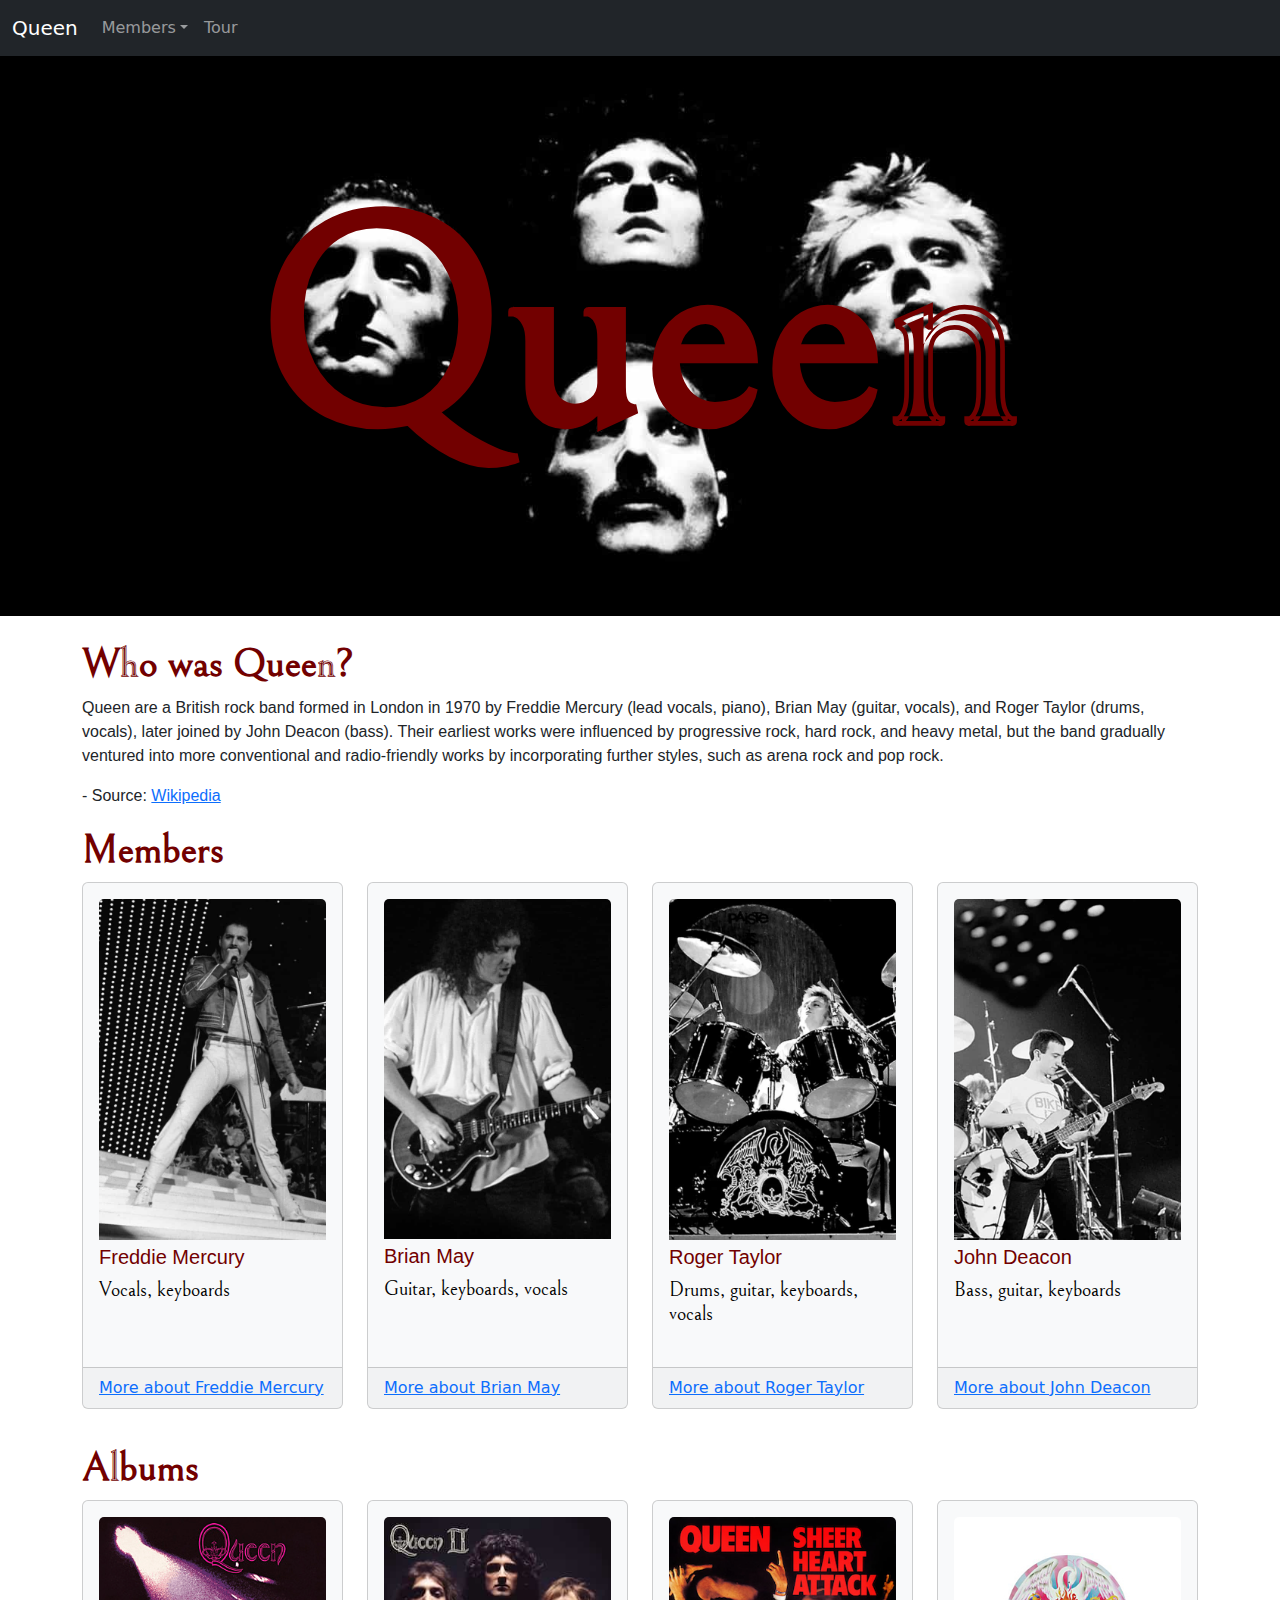
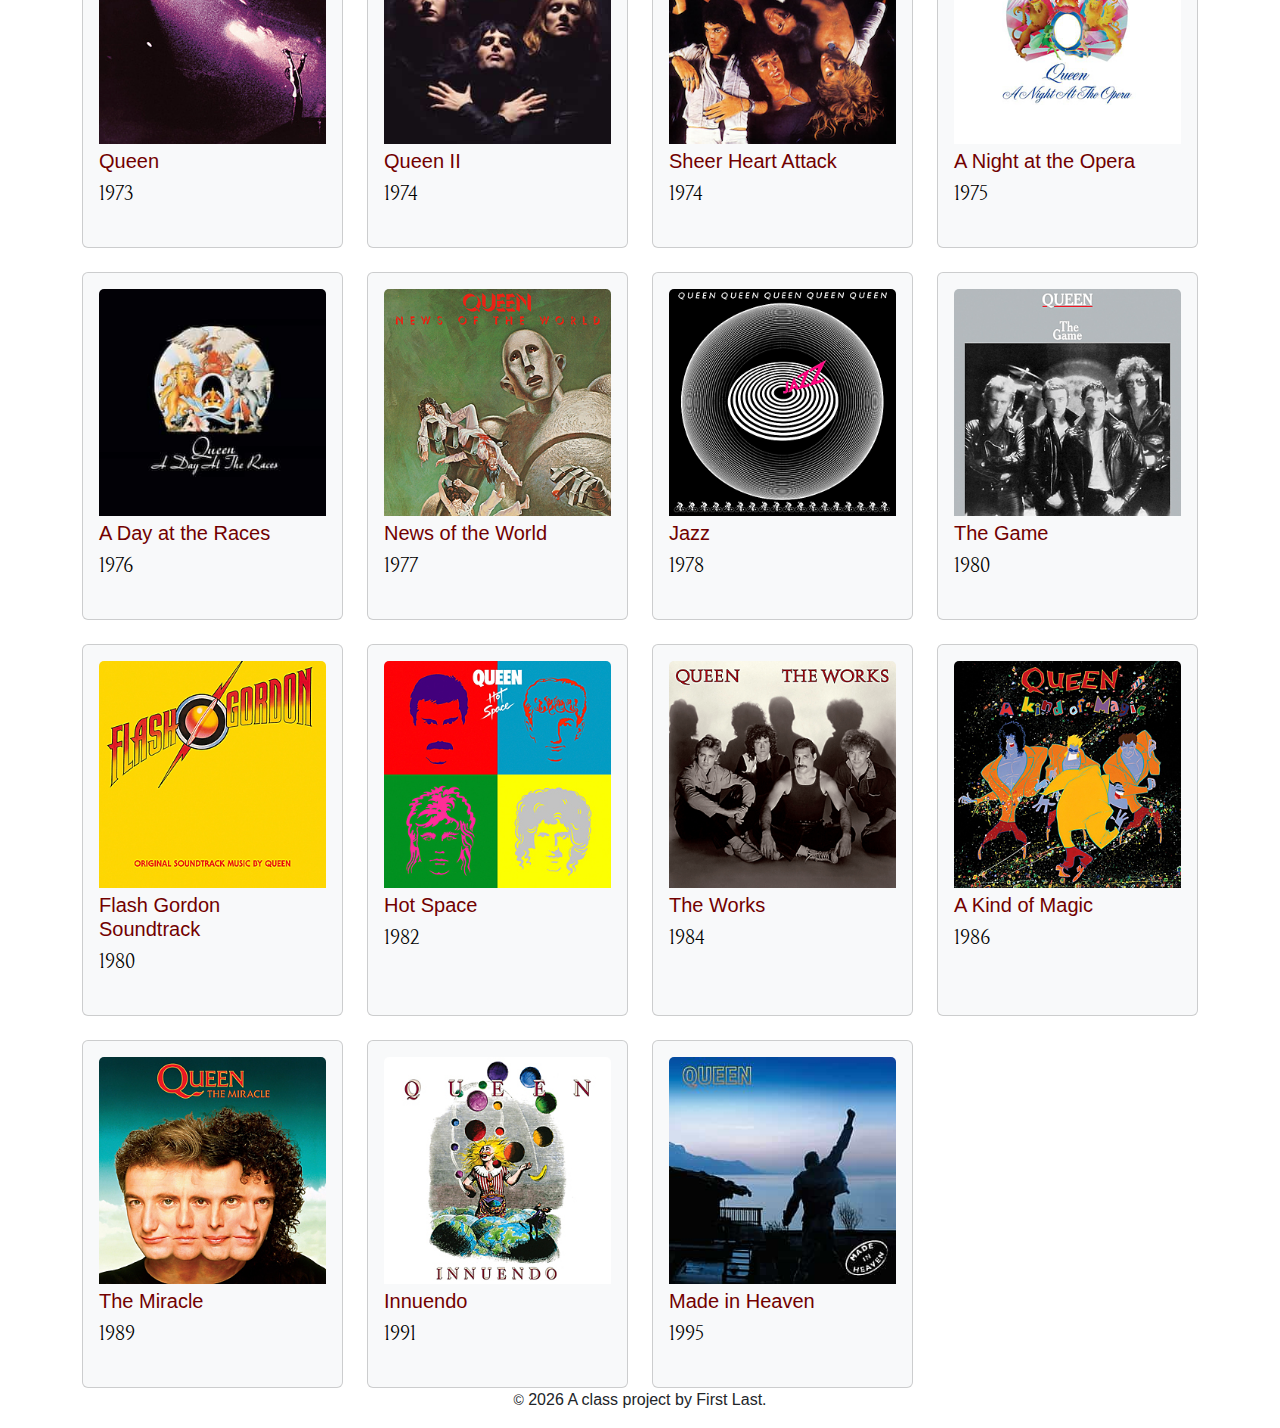
==== commit fd25bbaa: "class commit" ====
--- a/docs/index.html
+++ b/docs/index.html
@@ -1,281 +1,347 @@
-<!doctype html>
+<!DOCTYPE html>
 <html lang="en">
   <!-- A Intro to Coding for Journalists class project -->
   <head>
     <title>Queen</title>
-    <meta name="description" content="This website will guide you through everything related to Queen.">
-    <meta charset="utf-8">
-    <meta http-equiv="X-UA-Compatible" content="IE=edge"/>
-    <meta name="viewport" content="width=device-width, initial-scale=1, maximum-scale=1">
-    <link rel="stylesheet" href="css/main.css">
-    <link rel="preconnect" href="https://fonts.googleapis.com">
-    <link rel="preconnect" href="https://fonts.gstatic.com" crossorigin>
-    <link href="https://fonts.googleapis.com/css2?family=Bellefair&display=swap" rel="stylesheet">
+    <meta
+      name="description"
+      content="This website will guide you through everything related to Queen."
+    />
+    <meta charset="utf-8" />
+    <meta http-equiv="X-UA-Compatible" content="IE=edge" />
+    <meta
+      name="viewport"
+      content="width=device-width, initial-scale=1, maximum-scale=1"
+    />
+    <link rel="stylesheet" href="css/main.css" />
+    <link rel="preconnect" href="https://fonts.googleapis.com" />
+    <link rel="preconnect" href="https://fonts.gstatic.com" crossorigin />
+    <link
+      href="https://fonts.googleapis.com/css2?family=Bellefair&display=swap"
+      rel="stylesheet"
+    />
   </head>
   <body>
     <nav class="navbar navbar-expand-lg bg-dark" data-bs-theme="dark">
-  <div class="container-fluid">
-    <a class="navbar-brand" href="index.html">Queen</a>
-    <button class="navbar-toggler" type="button" data-bs-toggle="collapse" data-bs-target="#navbarNavDropdown" aria-controls="navbarNavDropdown" aria-expanded="false" aria-label="Toggle navigation">
-      <span class="navbar-toggler-icon"></span>
-    </button>
-    <div class="collapse navbar-collapse" id="navbarNavDropdown">
-      <ul class="navbar-nav">
-        <li class="nav-item dropdown">
-          <a class="nav-link dropdown-toggle" href="#" id="navbarDropdownMenuLink" role="button" data-bs-toggle="dropdown" aria-expanded="false">Members</a>
-          <ul class="dropdown-menu" aria-labelledby="navbarDropdownMenuLink">
-            
-            <li><a class="dropdown-item" href="member/freddie-mercury.html">Freddie Mercury</a></li>
-            
-            <li><a class="dropdown-item" href="member/brian-may.html">Brian May</a></li>
-            
-            <li><a class="dropdown-item" href="member/roger-taylor.html">Roger Taylor</a></li>
-            
-            <li><a class="dropdown-item" href="member/john-deacon.html">John Deacon</a></li>
-            
+      <div class="container-fluid">
+        <a class="navbar-brand" href="index.html">Queen</a>
+        <button
+          class="navbar-toggler"
+          type="button"
+          data-bs-toggle="collapse"
+          data-bs-target="#navbarNavDropdown"
+          aria-controls="navbarNavDropdown"
+          aria-expanded="false"
+          aria-label="Toggle navigation"
+        >
+          <span class="navbar-toggler-icon"></span>
+        </button>
+        <div class="collapse navbar-collapse" id="navbarNavDropdown">
+          <ul class="navbar-nav">
+            <li class="nav-item dropdown">
+              <a
+                class="nav-link dropdown-toggle"
+                href="#"
+                id="navbarDropdownMenuLink"
+                role="button"
+                data-bs-toggle="dropdown"
+                aria-expanded="false"
+                >Members</a
+              >
+              <ul
+                class="dropdown-menu"
+                aria-labelledby="navbarDropdownMenuLink"
+              >
+                <li>
+                  <a class="dropdown-item" href="member/freddie-mercury.html"
+                    >Freddie Mercury</a
+                  >
+                </li>
+
+                <li>
+                  <a class="dropdown-item" href="member/brian-may.html"
+                    >Brian May</a
+                  >
+                </li>
+
+                <li>
+                  <a class="dropdown-item" href="member/roger-taylor.html"
+                    >Roger Taylor</a
+                  >
+                </li>
+
+                <li>
+                  <a class="dropdown-item" href="member/john-deacon.html"
+                    >John Deacon</a
+                  >
+                </li>
+              </ul>
+            </li>
+            <li class="nav-item">
+              <a class="nav-link" href="tour.html">Tour</a>
+            </li>
           </ul>
-        </li>
-        <li class="nav-item">
-          <a class="nav-link" href="tour.html">Tour</a>
-        </li>
-      </ul>
+        </div>
+      </div>
+    </nav>
+
+    <div id="jumbo" class="p-5 mb-4 bg-light">
+      <div class="container-fluid py-5 text-center">
+        <h1 class="display-5 fw-bold">Queen</h1>
+      </div>
     </div>
-  </div>
-</nav>
-
-    <div id="jumbo" class="p-5 mb-4 bg-light">
-  <div class="container-fluid py-5 text-center">
-    <h1 class="display-5 fw-bold">Queen</h1>
-  </div>
-</div>
-
-    
-<div class="container">
-  <h1>Who was Queen?</h1>
-  <p>Queen are a British rock band formed in London in 1970 by Freddie Mercury (lead vocals, piano), Brian May (guitar, vocals), and Roger Taylor (drums, vocals), later joined by John Deacon (bass). Their earliest works were influenced by progressive rock, hard rock, and heavy metal, but the band gradually ventured into more conventional and radio-friendly works by incorporating further styles, such as arena rock and pop rock.</p><p>- Source: <a href="https://en.wikipedia.org/wiki/Queen_(band)" target="_blank">Wikipedia</a></p>
-  <h1 class="member">Members</h1>
-    <div class="row row-cols-1 row-cols-md-2 row-cols-lg-4 g-4">
-      
-      <div class="col">
-        <div class="card h-100 text-bg-light mb-3">
-          <div class="card-body">
-            <img src="img/freddie-mercury-bw.jpg" class="card-img-top">
-            <h5 class="card-title">Freddie Mercury</h5>
-            <h5 class="card-instrument">Vocals, keyboards</h5>
-          </div>
-          <div class="card-footer">
-            <a href="member/freddie-mercury.html" class="card-link">More about Freddie Mercury</a>
+
+    <div class="container">
+      <h1>Who was Queen?</h1>
+      <p>
+        Queen are a British rock band formed in London in 1970 by Freddie
+        Mercury (lead vocals, piano), Brian May (guitar, vocals), and Roger
+        Taylor (drums, vocals), later joined by John Deacon (bass). Their
+        earliest works were influenced by progressive rock, hard rock, and heavy
+        metal, but the band gradually ventured into more conventional and
+        radio-friendly works by incorporating further styles, such as arena rock
+        and pop rock.
+      </p>
+      <p>
+        - Source:
+        <a href="https://en.wikipedia.org/wiki/Queen_(band)" target="_blank"
+          >Wikipedia</a
+        >
+      </p>
+      <h1 class="member">Members</h1>
+      <div class="row row-cols-1 row-cols-md-2 row-cols-lg-4 g-4">
+        <div class="col">
+          <div class="card h-100 text-bg-light mb-3">
+            <div class="card-body">
+              <img src="img/freddie-mercury-bw.jpg" class="card-img-top" />
+              <h5 class="card-title">Freddie Mercury</h5>
+              <h5 class="card-instrument">Vocals, keyboards</h5>
+            </div>
+            <div class="card-footer">
+              <a href="member/freddie-mercury.html" class="card-link"
+                >More about Freddie Mercury</a
+              >
+            </div>
+          </div>
+        </div>
+
+        <div class="col">
+          <div class="card h-100 text-bg-light mb-3">
+            <div class="card-body">
+              <img src="img/brian-may-bw.jpg" class="card-img-top" />
+              <h5 class="card-title">Brian May</h5>
+              <h5 class="card-instrument">Guitar, keyboards, vocals</h5>
+            </div>
+            <div class="card-footer">
+              <a href="member/brian-may.html" class="card-link"
+                >More about Brian May</a
+              >
+            </div>
+          </div>
+        </div>
+
+        <div class="col">
+          <div class="card h-100 text-bg-light mb-3">
+            <div class="card-body">
+              <img src="img/roger-taylor-bw.jpg" class="card-img-top" />
+              <h5 class="card-title">Roger Taylor</h5>
+              <h5 class="card-instrument">Drums, guitar, keyboards, vocals</h5>
+            </div>
+            <div class="card-footer">
+              <a href="member/roger-taylor.html" class="card-link"
+                >More about Roger Taylor</a
+              >
+            </div>
+          </div>
+        </div>
+
+        <div class="col">
+          <div class="card h-100 text-bg-light mb-3">
+            <div class="card-body">
+              <img src="img/john-deacon-bw.jpg" class="card-img-top" />
+              <h5 class="card-title">John Deacon</h5>
+              <h5 class="card-instrument">Bass, guitar, keyboards</h5>
+            </div>
+            <div class="card-footer">
+              <a href="member/john-deacon.html" class="card-link"
+                >More about John Deacon</a
+              >
+            </div>
           </div>
         </div>
       </div>
-      
-      <div class="col">
-        <div class="card h-100 text-bg-light mb-3">
-          <div class="card-body">
-            <img src="img/brian-may-bw.jpg" class="card-img-top">
-            <h5 class="card-title">Brian May</h5>
-            <h5 class="card-instrument">Guitar, keyboards, vocals</h5>
-          </div>
-          <div class="card-footer">
-            <a href="member/brian-may.html" class="card-link">More about Brian May</a>
+      <h1 class="albums">Albums</h1>
+      <div class="row row-cols-1 row-cols-md-2 row-cols-lg-4 g-4">
+        <div class="col">
+          <div class="card h-100 text-bg-light mb-3">
+            <div class="card-body">
+              <img src="img/Queen_Queen.png" class="card-img-top" />
+              <h5 class="card-title">Queen</h5>
+              <h5 class="card-year">1973</h5>
+            </div>
+          </div>
+        </div>
+
+        <div class="col">
+          <div class="card h-100 text-bg-light mb-3">
+            <div class="card-body">
+              <img src="img/Queen_Queen_II.jpg" class="card-img-top" />
+              <h5 class="card-title">Queen II</h5>
+              <h5 class="card-year">1974</h5>
+            </div>
+          </div>
+        </div>
+
+        <div class="col">
+          <div class="card h-100 text-bg-light mb-3">
+            <div class="card-body">
+              <img
+                src="img/Queen_Sheer_Heart_Attack.png"
+                class="card-img-top"
+              />
+              <h5 class="card-title">Sheer Heart Attack</h5>
+              <h5 class="card-year">1974</h5>
+            </div>
+          </div>
+        </div>
+
+        <div class="col">
+          <div class="card h-100 text-bg-light mb-3">
+            <div class="card-body">
+              <img
+                src="img/Queen_A_Night_At_The_Opera.png"
+                class="card-img-top"
+              />
+              <h5 class="card-title">A Night at the Opera</h5>
+              <h5 class="card-year">1975</h5>
+            </div>
+          </div>
+        </div>
+
+        <div class="col">
+          <div class="card h-100 text-bg-light mb-3">
+            <div class="card-body">
+              <img
+                src="img/Queen_A_Day_at_the_Races.jpg"
+                class="card-img-top"
+              />
+              <h5 class="card-title">A Day at the Races</h5>
+              <h5 class="card-year">1976</h5>
+            </div>
+          </div>
+        </div>
+
+        <div class="col">
+          <div class="card h-100 text-bg-light mb-3">
+            <div class="card-body">
+              <img src="img/Queen_News_Of_The_World.png" class="card-img-top" />
+              <h5 class="card-title">News of the World</h5>
+              <h5 class="card-year">1977</h5>
+            </div>
+          </div>
+        </div>
+
+        <div class="col">
+          <div class="card h-100 text-bg-light mb-3">
+            <div class="card-body">
+              <img src="img/Queen_Jazz.png" class="card-img-top" />
+              <h5 class="card-title">Jazz</h5>
+              <h5 class="card-year">1978</h5>
+            </div>
+          </div>
+        </div>
+
+        <div class="col">
+          <div class="card h-100 text-bg-light mb-3">
+            <div class="card-body">
+              <img src="img/Queen_The_Game.png" class="card-img-top" />
+              <h5 class="card-title">The Game</h5>
+              <h5 class="card-year">1980</h5>
+            </div>
+          </div>
+        </div>
+
+        <div class="col">
+          <div class="card h-100 text-bg-light mb-3">
+            <div class="card-body">
+              <img src="img/Queen_Flash_Gordon.png" class="card-img-top" />
+              <h5 class="card-title">Flash Gordon Soundtrack</h5>
+              <h5 class="card-year">1980</h5>
+            </div>
+          </div>
+        </div>
+
+        <div class="col">
+          <div class="card h-100 text-bg-light mb-3">
+            <div class="card-body">
+              <img src="img/Queen_Hot_Space.png" class="card-img-top" />
+              <h5 class="card-title">Hot Space</h5>
+              <h5 class="card-year">1982</h5>
+            </div>
+          </div>
+        </div>
+
+        <div class="col">
+          <div class="card h-100 text-bg-light mb-3">
+            <div class="card-body">
+              <img src="img/Queen_The_Works.png" class="card-img-top" />
+              <h5 class="card-title">The Works</h5>
+              <h5 class="card-year">1984</h5>
+            </div>
+          </div>
+        </div>
+
+        <div class="col">
+          <div class="card h-100 text-bg-light mb-3">
+            <div class="card-body">
+              <img src="img/Queen_A_Kind_Of_Magic.png" class="card-img-top" />
+              <h5 class="card-title">A Kind of Magic</h5>
+              <h5 class="card-year">1986</h5>
+            </div>
+          </div>
+        </div>
+
+        <div class="col">
+          <div class="card h-100 text-bg-light mb-3">
+            <div class="card-body">
+              <img src="img/Queen_The_Miracle.png" class="card-img-top" />
+              <h5 class="card-title">The Miracle</h5>
+              <h5 class="card-year">1989</h5>
+            </div>
+          </div>
+        </div>
+
+        <div class="col">
+          <div class="card h-100 text-bg-light mb-3">
+            <div class="card-body">
+              <img src="img/Queen_Innuendo.png" class="card-img-top" />
+              <h5 class="card-title">Innuendo</h5>
+              <h5 class="card-year">1991</h5>
+            </div>
+          </div>
+        </div>
+
+        <div class="col">
+          <div class="card h-100 text-bg-light mb-3">
+            <div class="card-body">
+              <img src="img/Queen_Made_in_Heaven.jpg" class="card-img-top" />
+              <h5 class="card-title">Made in Heaven</h5>
+              <h5 class="card-year">1995</h5>
+            </div>
           </div>
         </div>
       </div>
-      
-      <div class="col">
-        <div class="card h-100 text-bg-light mb-3">
-          <div class="card-body">
-            <img src="img/roger-taylor-bw.jpg" class="card-img-top">
-            <h5 class="card-title">Roger Taylor</h5>
-            <h5 class="card-instrument">Drums, guitar, keyboards, vocals</h5>
-          </div>
-          <div class="card-footer">
-            <a href="member/roger-taylor.html" class="card-link">More about Roger Taylor</a>
-          </div>
-        </div>
-      </div>
-      
-      <div class="col">
-        <div class="card h-100 text-bg-light mb-3">
-          <div class="card-body">
-            <img src="img/john-deacon-bw.jpg" class="card-img-top">
-            <h5 class="card-title">John Deacon</h5>
-            <h5 class="card-instrument">Bass, guitar, keyboards</h5>
-          </div>
-          <div class="card-footer">
-            <a href="member/john-deacon.html" class="card-link">More about John Deacon</a>
-          </div>
-        </div>
-      </div>
-      
     </div>
-  <h1 class="albums">Albums</h1>
-    <div class="row row-cols-1 row-cols-md-2 row-cols-lg-4 g-4">
-      
-      <div class="col">
-        <div class="card h-100 text-bg-light mb-3">
-          <div class="card-body">
-            <img src="img/Queen_Queen.png" class="card-img-top">
-            <h5 class="card-title">Queen</h5>
-            <h5 class="card-year">1973</h5>
-          </div>
-        </div>
-      </div>
-      
-      <div class="col">
-        <div class="card h-100 text-bg-light mb-3">
-          <div class="card-body">
-            <img src="img/Queen_Queen_II.jpg" class="card-img-top">
-            <h5 class="card-title">Queen II</h5>
-            <h5 class="card-year">1974</h5>
-          </div>
-        </div>
-      </div>
-      
-      <div class="col">
-        <div class="card h-100 text-bg-light mb-3">
-          <div class="card-body">
-            <img src="img/Queen_Sheer_Heart_Attack.png" class="card-img-top">
-            <h5 class="card-title">Sheer Heart Attack</h5>
-            <h5 class="card-year">1974</h5>
-          </div>
-        </div>
-      </div>
-      
-      <div class="col">
-        <div class="card h-100 text-bg-light mb-3">
-          <div class="card-body">
-            <img src="img/Queen_A_Night_At_The_Opera.png" class="card-img-top">
-            <h5 class="card-title">A Night at the Opera</h5>
-            <h5 class="card-year">1975</h5>
-          </div>
-        </div>
-      </div>
-      
-      <div class="col">
-        <div class="card h-100 text-bg-light mb-3">
-          <div class="card-body">
-            <img src="img/Queen_A_Day_at_the_Races.jpg" class="card-img-top">
-            <h5 class="card-title">A Day at the Races</h5>
-            <h5 class="card-year">1976</h5>
-          </div>
-        </div>
-      </div>
-      
-      <div class="col">
-        <div class="card h-100 text-bg-light mb-3">
-          <div class="card-body">
-            <img src="img/Queen_News_Of_The_World.png" class="card-img-top">
-            <h5 class="card-title">News of the World</h5>
-            <h5 class="card-year">1977</h5>
-          </div>
-        </div>
-      </div>
-      
-      <div class="col">
-        <div class="card h-100 text-bg-light mb-3">
-          <div class="card-body">
-            <img src="img/Queen_Jazz.png" class="card-img-top">
-            <h5 class="card-title">Jazz</h5>
-            <h5 class="card-year">1978</h5>
-          </div>
-        </div>
-      </div>
-      
-      <div class="col">
-        <div class="card h-100 text-bg-light mb-3">
-          <div class="card-body">
-            <img src="img/Queen_The_Game.png" class="card-img-top">
-            <h5 class="card-title">The Game</h5>
-            <h5 class="card-year">1980</h5>
-          </div>
-        </div>
-      </div>
-      
-      <div class="col">
-        <div class="card h-100 text-bg-light mb-3">
-          <div class="card-body">
-            <img src="img/Queen_Flash_Gordon.png" class="card-img-top">
-            <h5 class="card-title">Flash Gordon Soundtrack</h5>
-            <h5 class="card-year">1980</h5>
-          </div>
-        </div>
-      </div>
-      
-      <div class="col">
-        <div class="card h-100 text-bg-light mb-3">
-          <div class="card-body">
-            <img src="img/Queen_Hot_Space.png" class="card-img-top">
-            <h5 class="card-title">Hot Space</h5>
-            <h5 class="card-year">1982</h5>
-          </div>
-        </div>
-      </div>
-      
-      <div class="col">
-        <div class="card h-100 text-bg-light mb-3">
-          <div class="card-body">
-            <img src="img/Queen_The_Works.png" class="card-img-top">
-            <h5 class="card-title">The Works</h5>
-            <h5 class="card-year">1984</h5>
-          </div>
-        </div>
-      </div>
-      
-      <div class="col">
-        <div class="card h-100 text-bg-light mb-3">
-          <div class="card-body">
-            <img src="img/Queen_A_Kind_Of_Magic.png" class="card-img-top">
-            <h5 class="card-title">A Kind of Magic</h5>
-            <h5 class="card-year">1986</h5>
-          </div>
-        </div>
-      </div>
-      
-      <div class="col">
-        <div class="card h-100 text-bg-light mb-3">
-          <div class="card-body">
-            <img src="img/Queen_The_Miracle.png" class="card-img-top">
-            <h5 class="card-title">The Miracle</h5>
-            <h5 class="card-year">1989</h5>
-          </div>
-        </div>
-      </div>
-      
-      <div class="col">
-        <div class="card h-100 text-bg-light mb-3">
-          <div class="card-body">
-            <img src="img/Queen_Innuendo.png" class="card-img-top">
-            <h5 class="card-title">Innuendo</h5>
-            <h5 class="card-year">1991</h5>
-          </div>
-        </div>
-      </div>
-      
-      <div class="col">
-        <div class="card h-100 text-bg-light mb-3">
-          <div class="card-body">
-            <img src="img/Queen_Made_in_Heaven.jpg" class="card-img-top">
-            <h5 class="card-title">Made in Heaven</h5>
-            <h5 class="card-year">1995</h5>
-          </div>
-        </div>
-      </div>
-      
-    </div>
-</div>
-
 
     <footer>
-<p id="legal" class="center-block text-center">
-  <small>&copy;</small> <span class="copyright-year"></span>
-  A class project by First Last.
-</p>
-</footer>
-
+      <p id="legal" class="center-block text-center">
+        <small>&copy;</small> <span class="copyright-year"></span>
+        A class project by First Last.
+      </p>
+    </footer>
 
     <script src="js/jquery.js"></script>
     <script src="js/bootstrap.bundle.min.js"></script>
     <script src="js/scripts.js"></script>
   </body>
-</html>+</html>
--- a/docs/css/main.css
+++ b/docs/css/main.css
@@ -3,5 +3,5 @@
  * Bootstrap  v5.3.1 (https://getbootstrap.com/)
  * Copyright 2011-2023 The Bootstrap Authors
  * Licensed under MIT (https://github.com/twbs/bootstrap/blob/main/LICENSE)
- */:root,[data-bs-theme=light]{--bs-blue:#0d6efd;--bs-indigo:#6610f2;--bs-purple:#6f42c1;--bs-pink:#d63384;--bs-red:#dc3545;--bs-orange:#fd7e14;--bs-yellow:#ffc107;--bs-green:#198754;--bs-teal:#20c997;--bs-cyan:#0dcaf0;--bs-black:#000;--bs-white:#fff;--bs-gray:#6c757d;--bs-gray-dark:#343a40;--bs-gray-100:#f8f9fa;--bs-gray-200:#e9ecef;--bs-gray-300:#dee2e6;--bs-gray-400:#ced4da;--bs-gray-500:#adb5bd;--bs-gray-600:#6c757d;--bs-gray-700:#495057;--bs-gray-800:#343a40;--bs-gray-900:#212529;--bs-primary:#0d6efd;--bs-secondary:#6c757d;--bs-success:#198754;--bs-info:#0dcaf0;--bs-warning:#ffc107;--bs-danger:#dc3545;--bs-light:#f8f9fa;--bs-dark:#212529;--bs-primary-rgb:13,110,253;--bs-secondary-rgb:108,117,125;--bs-success-rgb:25,135,84;--bs-info-rgb:13,202,240;--bs-warning-rgb:255,193,7;--bs-danger-rgb:220,53,69;--bs-light-rgb:248,249,250;--bs-dark-rgb:33,37,41;--bs-primary-text-emphasis:#052c65;--bs-secondary-text-emphasis:#2b2f32;--bs-success-text-emphasis:#0a3622;--bs-info-text-emphasis:#055160;--bs-warning-text-emphasis:#664d03;--bs-danger-text-emphasis:#58151c;--bs-light-text-emphasis:#495057;--bs-dark-text-emphasis:#495057;--bs-primary-bg-subtle:#cfe2ff;--bs-secondary-bg-subtle:#e2e3e5;--bs-success-bg-subtle:#d1e7dd;--bs-info-bg-subtle:#cff4fc;--bs-warning-bg-subtle:#fff3cd;--bs-danger-bg-subtle:#f8d7da;--bs-light-bg-subtle:#fcfcfd;--bs-dark-bg-subtle:#ced4da;--bs-primary-border-subtle:#9ec5fe;--bs-secondary-border-subtle:#c4c8cb;--bs-success-border-subtle:#a3cfbb;--bs-info-border-subtle:#9eeaf9;--bs-warning-border-subtle:#ffe69c;--bs-danger-border-subtle:#f1aeb5;--bs-light-border-subtle:#e9ecef;--bs-dark-border-subtle:#adb5bd;--bs-white-rgb:255,255,255;--bs-black-rgb:0,0,0;--bs-font-sans-serif:system-ui,-apple-system,"Segoe UI",Roboto,"Helvetica Neue","Noto Sans","Liberation Sans",Arial,sans-serif,"Apple Color Emoji","Segoe UI Emoji","Segoe UI Symbol","Noto Color Emoji";--bs-font-monospace:SFMono-Regular,Menlo,Monaco,Consolas,"Liberation Mono","Courier New",monospace;--bs-gradient:linear-gradient(180deg,hsla(0,0%,100%,.15),hsla(0,0%,100%,0));--bs-body-font-family:var(--bs-font-sans-serif);--bs-body-font-size:1rem;--bs-body-font-weight:400;--bs-body-line-height:1.5;--bs-body-color:#212529;--bs-body-color-rgb:33,37,41;--bs-body-bg:#fff;--bs-body-bg-rgb:255,255,255;--bs-emphasis-color:#000;--bs-emphasis-color-rgb:0,0,0;--bs-secondary-color:rgba(33,37,41,.75);--bs-secondary-color-rgb:33,37,41;--bs-secondary-bg:#e9ecef;--bs-secondary-bg-rgb:233,236,239;--bs-tertiary-color:rgba(33,37,41,.5);--bs-tertiary-color-rgb:33,37,41;--bs-tertiary-bg:#f8f9fa;--bs-tertiary-bg-rgb:248,249,250;--bs-heading-color:inherit;--bs-link-color:#0d6efd;--bs-link-color-rgb:13,110,253;--bs-link-decoration:underline;--bs-link-hover-color:#0a58ca;--bs-link-hover-color-rgb:10,88,202;--bs-code-color:#d63384;--bs-highlight-bg:#fff3cd;--bs-border-width:1px;--bs-border-style:solid;--bs-border-color:#dee2e6;--bs-border-color-translucent:rgba(0,0,0,.175);--bs-border-radius:0.375rem;--bs-border-radius-sm:0.25rem;--bs-border-radius-lg:0.5rem;--bs-border-radius-xl:1rem;--bs-border-radius-xxl:2rem;--bs-border-radius-2xl:var(--bs-border-radius-xxl);--bs-border-radius-pill:50rem;--bs-box-shadow:0 0.5rem 1rem rgba(0,0,0,.15);--bs-box-shadow-sm:0 0.125rem 0.25rem rgba(0,0,0,.075);--bs-box-shadow-lg:0 1rem 3rem rgba(0,0,0,.175);--bs-box-shadow-inset:inset 0 1px 2px rgba(0,0,0,.075);--bs-focus-ring-width:0.25rem;--bs-focus-ring-opacity:0.25;--bs-focus-ring-color:rgba(13,110,253,.25);--bs-form-valid-color:#198754;--bs-form-valid-border-color:#198754;--bs-form-invalid-color:#dc3545;--bs-form-invalid-border-color:#dc3545}[data-bs-theme=dark]{--bs-body-color:#dee2e6;--bs-body-color-rgb:222,226,230;--bs-body-bg:#212529;--bs-body-bg-rgb:33,37,41;--bs-emphasis-color:#fff;--bs-emphasis-color-rgb:255,255,255;--bs-secondary-color:rgba(222,226,230,.75);--bs-secondary-color-rgb:222,226,230;--bs-secondary-bg:#343a40;--bs-secondary-bg-rgb:52,58,64;--bs-tertiary-color:rgba(222,226,230,.5);--bs-tertiary-color-rgb:222,226,230;--bs-tertiary-bg:#2b3035;--bs-tertiary-bg-rgb:43,48,53;--bs-primary-text-emphasis:#6ea8fe;--bs-secondary-text-emphasis:#a7acb1;--bs-success-text-emphasis:#75b798;--bs-info-text-emphasis:#6edff6;--bs-warning-text-emphasis:#ffda6a;--bs-danger-text-emphasis:#ea868f;--bs-light-text-emphasis:#f8f9fa;--bs-dark-text-emphasis:#dee2e6;--bs-primary-bg-subtle:#031633;--bs-secondary-bg-subtle:#161719;--bs-success-bg-subtle:#051b11;--bs-info-bg-subtle:#032830;--bs-warning-bg-subtle:#332701;--bs-danger-bg-subtle:#2c0b0e;--bs-light-bg-subtle:#343a40;--bs-dark-bg-subtle:#1a1d20;--bs-primary-border-subtle:#084298;--bs-secondary-border-subtle:#41464b;--bs-success-border-subtle:#0f5132;--bs-info-border-subtle:#087990;--bs-warning-border-subtle:#997404;--bs-danger-border-subtle:#842029;--bs-light-border-subtle:#495057;--bs-dark-border-subtle:#343a40;--bs-heading-color:inherit;--bs-link-color:#6ea8fe;--bs-link-hover-color:#8bb9fe;--bs-link-color-rgb:110,168,254;--bs-link-hover-color-rgb:139,185,254;--bs-code-color:#e685b5;--bs-border-color:#495057;--bs-border-color-translucent:hsla(0,0%,100%,.15);--bs-form-valid-color:#75b798;--bs-form-valid-border-color:#75b798;--bs-form-invalid-color:#ea868f;--bs-form-invalid-border-color:#ea868f;color-scheme:dark}*,:after,:before{box-sizing:border-box}@media (prefers-reduced-motion:no-preference){:root{scroll-behavior:smooth}}body{-webkit-text-size-adjust:100%;-webkit-tap-highlight-color:rgba(0,0,0,0);background-color:var(--bs-body-bg);color:var(--bs-body-color);font-family:var(--bs-body-font-family);font-size:var(--bs-body-font-size);font-weight:var(--bs-body-font-weight);line-height:var(--bs-body-line-height);margin:0;text-align:var(--bs-body-text-align)}hr{border:0;border-top:var(--bs-border-width) solid;color:inherit;margin:1rem 0;opacity:.25}.h1,.h2,.h3,.h4,.h5,.h6,h1,h2,h3,h4,h5,h6{color:var(--bs-heading-color);font-weight:500;line-height:1.2;margin-bottom:.5rem;margin-top:0}.h1,h1{font-size:calc(1.375rem + 1.5vw)}@media (min-width:1200px){.h1,h1{font-size:2.5rem}}.h2,h2{font-size:calc(1.325rem + .9vw)}@media (min-width:1200px){.h2,h2{font-size:2rem}}.h3,h3{font-size:calc(1.3rem + .6vw)}@media (min-width:1200px){.h3,h3{font-size:1.75rem}}.h4,h4{font-size:calc(1.275rem + .3vw)}@media (min-width:1200px){.h4,h4{font-size:1.5rem}}.h5,h5{font-size:1.25rem}.h6,h6{font-size:1rem}p{margin-bottom:1rem;margin-top:0}abbr[title]{cursor:help;-webkit-text-decoration:underline dotted;text-decoration:underline dotted;-webkit-text-decoration-skip-ink:none;text-decoration-skip-ink:none}address{font-style:normal;line-height:inherit;margin-bottom:1rem}ol,ul{padding-left:2rem}dl,ol,ul{margin-bottom:1rem;margin-top:0}ol ol,ol ul,ul ol,ul ul{margin-bottom:0}dt{font-weight:700}dd{margin-bottom:.5rem;margin-left:0}blockquote{margin:0 0 1rem}b,strong{font-weight:bolder}.small,small{font-size:.875em}.mark,mark{background-color:var(--bs-highlight-bg);padding:.1875em}sub,sup{font-size:.75em;line-height:0;position:relative;vertical-align:baseline}sub{bottom:-.25em}sup{top:-.5em}a{color:rgba(var(--bs-link-color-rgb),var(--bs-link-opacity,1));text-decoration:underline}a:hover{--bs-link-color-rgb:var(--bs-link-hover-color-rgb)}a:not([href]):not([class]),a:not([href]):not([class]):hover{color:inherit;text-decoration:none}code,kbd,pre,samp{font-family:var(--bs-font-monospace);font-size:1em}pre{display:block;font-size:.875em;margin-bottom:1rem;margin-top:0;overflow:auto}pre code{color:inherit;font-size:inherit;word-break:normal}code{word-wrap:break-word;color:var(--bs-code-color);font-size:.875em}a>code{color:inherit}kbd{background-color:var(--bs-body-color);border-radius:.25rem;color:var(--bs-body-bg);font-size:.875em;padding:.1875rem .375rem}kbd kbd{font-size:1em;padding:0}figure{margin:0 0 1rem}img,svg{vertical-align:middle}table{border-collapse:collapse;caption-side:bottom}caption{color:var(--bs-secondary-color);padding-bottom:.5rem;padding-top:.5rem;text-align:left}th{text-align:inherit;text-align:-webkit-match-parent}tbody,td,tfoot,th,thead,tr{border:0 solid;border-color:inherit}label{display:inline-block}button{border-radius:0}button:focus:not(:focus-visible){outline:0}button,input,optgroup,select,textarea{font-family:inherit;font-size:inherit;line-height:inherit;margin:0}button,select{text-transform:none}[role=button]{cursor:pointer}select{word-wrap:normal}select:disabled{opacity:1}[list]:not([type=date]):not([type=datetime-local]):not([type=month]):not([type=week]):not([type=time])::-webkit-calendar-picker-indicator{display:none!important}[type=button],[type=reset],[type=submit],button{-webkit-appearance:button}[type=button]:not(:disabled),[type=reset]:not(:disabled),[type=submit]:not(:disabled),button:not(:disabled){cursor:pointer}::-moz-focus-inner{border-style:none;padding:0}textarea{resize:vertical}fieldset{border:0;margin:0;min-width:0;padding:0}legend{float:left;font-size:calc(1.275rem + .3vw);line-height:inherit;margin-bottom:.5rem;padding:0;width:100%}@media (min-width:1200px){legend{font-size:1.5rem}}legend+*{clear:left}::-webkit-datetime-edit-day-field,::-webkit-datetime-edit-fields-wrapper,::-webkit-datetime-edit-hour-field,::-webkit-datetime-edit-minute,::-webkit-datetime-edit-month-field,::-webkit-datetime-edit-text,::-webkit-datetime-edit-year-field{padding:0}::-webkit-inner-spin-button{height:auto}[type=search]{-webkit-appearance:textfield;outline-offset:-2px}::-webkit-search-decoration{-webkit-appearance:none}::-webkit-color-swatch-wrapper{padding:0}::-webkit-file-upload-button{-webkit-appearance:button;font:inherit}::file-selector-button{-webkit-appearance:button;font:inherit}output{display:inline-block}iframe{border:0}summary{cursor:pointer;display:list-item}progress{vertical-align:baseline}[hidden]{display:none!important}.lead{font-size:1.25rem;font-weight:300}.display-1{font-size:calc(1.625rem + 4.5vw);font-weight:300;line-height:1.2}@media (min-width:1200px){.display-1{font-size:5rem}}.display-2{font-size:calc(1.575rem + 3.9vw);font-weight:300;line-height:1.2}@media (min-width:1200px){.display-2{font-size:4.5rem}}.display-3{font-size:calc(1.525rem + 3.3vw);font-weight:300;line-height:1.2}@media (min-width:1200px){.display-3{font-size:4rem}}.display-4{font-size:calc(1.475rem + 2.7vw);font-weight:300;line-height:1.2}@media (min-width:1200px){.display-4{font-size:3.5rem}}.display-5{font-size:calc(1.425rem + 2.1vw);font-weight:300;line-height:1.2}@media (min-width:1200px){.display-5{font-size:3rem}}.display-6{font-size:calc(1.375rem + 1.5vw);font-weight:300;line-height:1.2}@media (min-width:1200px){.display-6{font-size:2.5rem}}.list-inline,.list-unstyled{list-style:none;padding-left:0}.list-inline-item{display:inline-block}.list-inline-item:not(:last-child){margin-right:.5rem}.initialism{font-size:.875em;text-transform:uppercase}.blockquote{font-size:1.25rem;margin-bottom:1rem}.blockquote>:last-child{margin-bottom:0}.blockquote-footer{color:#6c757d;font-size:.875em;margin-bottom:1rem;margin-top:-1rem}.blockquote-footer:before{content:"— "}.img-fluid,.img-thumbnail{height:auto;max-width:100%}.img-thumbnail{background-color:var(--bs-body-bg);border:var(--bs-border-width) solid var(--bs-border-color);border-radius:var(--bs-border-radius);padding:.25rem}.figure{display:inline-block}.figure-img{line-height:1;margin-bottom:.5rem}.figure-caption{color:var(--bs-secondary-color);font-size:.875em}.container,.container-fluid,.container-lg,.container-md,.container-sm,.container-xl,.container-xxl{--bs-gutter-x:1.5rem;--bs-gutter-y:0;margin-left:auto;margin-right:auto;padding-left:calc(var(--bs-gutter-x)*.5);padding-right:calc(var(--bs-gutter-x)*.5);width:100%}@media (min-width:576px){.container,.container-sm{max-width:540px}}@media (min-width:768px){.container,.container-md,.container-sm{max-width:720px}}@media (min-width:992px){.container,.container-lg,.container-md,.container-sm{max-width:960px}}@media (min-width:1200px){.container,.container-lg,.container-md,.container-sm,.container-xl{max-width:1140px}}@media (min-width:1400px){.container,.container-lg,.container-md,.container-sm,.container-xl,.container-xxl{max-width:1320px}}:root{--bs-breakpoint-xs:0;--bs-breakpoint-sm:576px;--bs-breakpoint-md:768px;--bs-breakpoint-lg:992px;--bs-breakpoint-xl:1200px;--bs-breakpoint-xxl:1400px}.row{--bs-gutter-x:1.5rem;--bs-gutter-y:0;display:-webkit-flex;display:-ms-flexbox;display:flex;-webkit-flex-wrap:wrap;-ms-flex-wrap:wrap;flex-wrap:wrap;margin-left:calc(var(--bs-gutter-x)*-.5);margin-right:calc(var(--bs-gutter-x)*-.5);margin-top:calc(var(--bs-gutter-y)*-1)}.row>*{-ms-flex-negative:0;-webkit-flex-shrink:0;flex-shrink:0;margin-top:var(--bs-gutter-y);max-width:100%;padding-left:calc(var(--bs-gutter-x)*.5);padding-right:calc(var(--bs-gutter-x)*.5);width:100%}.col{-webkit-flex:1 0 0%;-ms-flex:1 0 0%;flex:1 0 0%}.row-cols-auto>*{width:auto}.row-cols-1>*,.row-cols-auto>*{-webkit-flex:0 0 auto;-ms-flex:0 0 auto;flex:0 0 auto}.row-cols-1>*{width:100%}.row-cols-2>*{width:50%}.row-cols-2>*,.row-cols-3>*{-webkit-flex:0 0 auto;-ms-flex:0 0 auto;flex:0 0 auto}.row-cols-3>*{width:33.3333333333%}.row-cols-4>*{width:25%}.row-cols-4>*,.row-cols-5>*{-webkit-flex:0 0 auto;-ms-flex:0 0 auto;flex:0 0 auto}.row-cols-5>*{width:20%}.row-cols-6>*{width:16.6666666667%}.col-auto,.row-cols-6>*{-webkit-flex:0 0 auto;-ms-flex:0 0 auto;flex:0 0 auto}.col-auto{width:auto}.col-1{width:8.33333333%}.col-1,.col-2{-webkit-flex:0 0 auto;-ms-flex:0 0 auto;flex:0 0 auto}.col-2{width:16.66666667%}.col-3{width:25%}.col-3,.col-4{-webkit-flex:0 0 auto;-ms-flex:0 0 auto;flex:0 0 auto}.col-4{width:33.33333333%}.col-5{width:41.66666667%}.col-5,.col-6{-webkit-flex:0 0 auto;-ms-flex:0 0 auto;flex:0 0 auto}.col-6{width:50%}.col-7{width:58.33333333%}.col-7,.col-8{-webkit-flex:0 0 auto;-ms-flex:0 0 auto;flex:0 0 auto}.col-8{width:66.66666667%}.col-9{width:75%}.col-10,.col-9{-webkit-flex:0 0 auto;-ms-flex:0 0 auto;flex:0 0 auto}.col-10{width:83.33333333%}.col-11{width:91.66666667%}.col-11,.col-12{-webkit-flex:0 0 auto;-ms-flex:0 0 auto;flex:0 0 auto}.col-12{width:100%}.offset-1{margin-left:8.33333333%}.offset-2{margin-left:16.66666667%}.offset-3{margin-left:25%}.offset-4{margin-left:33.33333333%}.offset-5{margin-left:41.66666667%}.offset-6{margin-left:50%}.offset-7{margin-left:58.33333333%}.offset-8{margin-left:66.66666667%}.offset-9{margin-left:75%}.offset-10{margin-left:83.33333333%}.offset-11{margin-left:91.66666667%}.g-0,.gx-0{--bs-gutter-x:0}.g-0,.gy-0{--bs-gutter-y:0}.g-1,.gx-1{--bs-gutter-x:0.25rem}.g-1,.gy-1{--bs-gutter-y:0.25rem}.g-2,.gx-2{--bs-gutter-x:0.5rem}.g-2,.gy-2{--bs-gutter-y:0.5rem}.g-3,.gx-3{--bs-gutter-x:1rem}.g-3,.gy-3{--bs-gutter-y:1rem}.g-4,.gx-4{--bs-gutter-x:1.5rem}.g-4,.gy-4{--bs-gutter-y:1.5rem}.g-5,.gx-5{--bs-gutter-x:3rem}.g-5,.gy-5{--bs-gutter-y:3rem}@media (min-width:576px){.col-sm{-webkit-flex:1 0 0%;-ms-flex:1 0 0%;flex:1 0 0%}.row-cols-sm-auto>*{width:auto}.row-cols-sm-1>*,.row-cols-sm-auto>*{-webkit-flex:0 0 auto;-ms-flex:0 0 auto;flex:0 0 auto}.row-cols-sm-1>*{width:100%}.row-cols-sm-2>*{width:50%}.row-cols-sm-2>*,.row-cols-sm-3>*{-webkit-flex:0 0 auto;-ms-flex:0 0 auto;flex:0 0 auto}.row-cols-sm-3>*{width:33.3333333333%}.row-cols-sm-4>*{width:25%}.row-cols-sm-4>*,.row-cols-sm-5>*{-webkit-flex:0 0 auto;-ms-flex:0 0 auto;flex:0 0 auto}.row-cols-sm-5>*{width:20%}.row-cols-sm-6>*{width:16.6666666667%}.col-sm-auto,.row-cols-sm-6>*{-webkit-flex:0 0 auto;-ms-flex:0 0 auto;flex:0 0 auto}.col-sm-auto{width:auto}.col-sm-1{width:8.33333333%}.col-sm-1,.col-sm-2{-webkit-flex:0 0 auto;-ms-flex:0 0 auto;flex:0 0 auto}.col-sm-2{width:16.66666667%}.col-sm-3{width:25%}.col-sm-3,.col-sm-4{-webkit-flex:0 0 auto;-ms-flex:0 0 auto;flex:0 0 auto}.col-sm-4{width:33.33333333%}.col-sm-5{width:41.66666667%}.col-sm-5,.col-sm-6{-webkit-flex:0 0 auto;-ms-flex:0 0 auto;flex:0 0 auto}.col-sm-6{width:50%}.col-sm-7{width:58.33333333%}.col-sm-7,.col-sm-8{-webkit-flex:0 0 auto;-ms-flex:0 0 auto;flex:0 0 auto}.col-sm-8{width:66.66666667%}.col-sm-9{width:75%}.col-sm-10,.col-sm-9{-webkit-flex:0 0 auto;-ms-flex:0 0 auto;flex:0 0 auto}.col-sm-10{width:83.33333333%}.col-sm-11{width:91.66666667%}.col-sm-11,.col-sm-12{-webkit-flex:0 0 auto;-ms-flex:0 0 auto;flex:0 0 auto}.col-sm-12{width:100%}.offset-sm-0{margin-left:0}.offset-sm-1{margin-left:8.33333333%}.offset-sm-2{margin-left:16.66666667%}.offset-sm-3{margin-left:25%}.offset-sm-4{margin-left:33.33333333%}.offset-sm-5{margin-left:41.66666667%}.offset-sm-6{margin-left:50%}.offset-sm-7{margin-left:58.33333333%}.offset-sm-8{margin-left:66.66666667%}.offset-sm-9{margin-left:75%}.offset-sm-10{margin-left:83.33333333%}.offset-sm-11{margin-left:91.66666667%}.g-sm-0,.gx-sm-0{--bs-gutter-x:0}.g-sm-0,.gy-sm-0{--bs-gutter-y:0}.g-sm-1,.gx-sm-1{--bs-gutter-x:0.25rem}.g-sm-1,.gy-sm-1{--bs-gutter-y:0.25rem}.g-sm-2,.gx-sm-2{--bs-gutter-x:0.5rem}.g-sm-2,.gy-sm-2{--bs-gutter-y:0.5rem}.g-sm-3,.gx-sm-3{--bs-gutter-x:1rem}.g-sm-3,.gy-sm-3{--bs-gutter-y:1rem}.g-sm-4,.gx-sm-4{--bs-gutter-x:1.5rem}.g-sm-4,.gy-sm-4{--bs-gutter-y:1.5rem}.g-sm-5,.gx-sm-5{--bs-gutter-x:3rem}.g-sm-5,.gy-sm-5{--bs-gutter-y:3rem}}@media (min-width:768px){.col-md{-webkit-flex:1 0 0%;-ms-flex:1 0 0%;flex:1 0 0%}.row-cols-md-auto>*{width:auto}.row-cols-md-1>*,.row-cols-md-auto>*{-webkit-flex:0 0 auto;-ms-flex:0 0 auto;flex:0 0 auto}.row-cols-md-1>*{width:100%}.row-cols-md-2>*{width:50%}.row-cols-md-2>*,.row-cols-md-3>*{-webkit-flex:0 0 auto;-ms-flex:0 0 auto;flex:0 0 auto}.row-cols-md-3>*{width:33.3333333333%}.row-cols-md-4>*{width:25%}.row-cols-md-4>*,.row-cols-md-5>*{-webkit-flex:0 0 auto;-ms-flex:0 0 auto;flex:0 0 auto}.row-cols-md-5>*{width:20%}.row-cols-md-6>*{width:16.6666666667%}.col-md-auto,.row-cols-md-6>*{-webkit-flex:0 0 auto;-ms-flex:0 0 auto;flex:0 0 auto}.col-md-auto{width:auto}.col-md-1{width:8.33333333%}.col-md-1,.col-md-2{-webkit-flex:0 0 auto;-ms-flex:0 0 auto;flex:0 0 auto}.col-md-2{width:16.66666667%}.col-md-3{width:25%}.col-md-3,.col-md-4{-webkit-flex:0 0 auto;-ms-flex:0 0 auto;flex:0 0 auto}.col-md-4{width:33.33333333%}.col-md-5{width:41.66666667%}.col-md-5,.col-md-6{-webkit-flex:0 0 auto;-ms-flex:0 0 auto;flex:0 0 auto}.col-md-6{width:50%}.col-md-7{width:58.33333333%}.col-md-7,.col-md-8{-webkit-flex:0 0 auto;-ms-flex:0 0 auto;flex:0 0 auto}.col-md-8{width:66.66666667%}.col-md-9{width:75%}.col-md-10,.col-md-9{-webkit-flex:0 0 auto;-ms-flex:0 0 auto;flex:0 0 auto}.col-md-10{width:83.33333333%}.col-md-11{width:91.66666667%}.col-md-11,.col-md-12{-webkit-flex:0 0 auto;-ms-flex:0 0 auto;flex:0 0 auto}.col-md-12{width:100%}.offset-md-0{margin-left:0}.offset-md-1{margin-left:8.33333333%}.offset-md-2{margin-left:16.66666667%}.offset-md-3{margin-left:25%}.offset-md-4{margin-left:33.33333333%}.offset-md-5{margin-left:41.66666667%}.offset-md-6{margin-left:50%}.offset-md-7{margin-left:58.33333333%}.offset-md-8{margin-left:66.66666667%}.offset-md-9{margin-left:75%}.offset-md-10{margin-left:83.33333333%}.offset-md-11{margin-left:91.66666667%}.g-md-0,.gx-md-0{--bs-gutter-x:0}.g-md-0,.gy-md-0{--bs-gutter-y:0}.g-md-1,.gx-md-1{--bs-gutter-x:0.25rem}.g-md-1,.gy-md-1{--bs-gutter-y:0.25rem}.g-md-2,.gx-md-2{--bs-gutter-x:0.5rem}.g-md-2,.gy-md-2{--bs-gutter-y:0.5rem}.g-md-3,.gx-md-3{--bs-gutter-x:1rem}.g-md-3,.gy-md-3{--bs-gutter-y:1rem}.g-md-4,.gx-md-4{--bs-gutter-x:1.5rem}.g-md-4,.gy-md-4{--bs-gutter-y:1.5rem}.g-md-5,.gx-md-5{--bs-gutter-x:3rem}.g-md-5,.gy-md-5{--bs-gutter-y:3rem}}@media (min-width:992px){.col-lg{-webkit-flex:1 0 0%;-ms-flex:1 0 0%;flex:1 0 0%}.row-cols-lg-auto>*{width:auto}.row-cols-lg-1>*,.row-cols-lg-auto>*{-webkit-flex:0 0 auto;-ms-flex:0 0 auto;flex:0 0 auto}.row-cols-lg-1>*{width:100%}.row-cols-lg-2>*{width:50%}.row-cols-lg-2>*,.row-cols-lg-3>*{-webkit-flex:0 0 auto;-ms-flex:0 0 auto;flex:0 0 auto}.row-cols-lg-3>*{width:33.3333333333%}.row-cols-lg-4>*{width:25%}.row-cols-lg-4>*,.row-cols-lg-5>*{-webkit-flex:0 0 auto;-ms-flex:0 0 auto;flex:0 0 auto}.row-cols-lg-5>*{width:20%}.row-cols-lg-6>*{width:16.6666666667%}.col-lg-auto,.row-cols-lg-6>*{-webkit-flex:0 0 auto;-ms-flex:0 0 auto;flex:0 0 auto}.col-lg-auto{width:auto}.col-lg-1{width:8.33333333%}.col-lg-1,.col-lg-2{-webkit-flex:0 0 auto;-ms-flex:0 0 auto;flex:0 0 auto}.col-lg-2{width:16.66666667%}.col-lg-3{width:25%}.col-lg-3,.col-lg-4{-webkit-flex:0 0 auto;-ms-flex:0 0 auto;flex:0 0 auto}.col-lg-4{width:33.33333333%}.col-lg-5{width:41.66666667%}.col-lg-5,.col-lg-6{-webkit-flex:0 0 auto;-ms-flex:0 0 auto;flex:0 0 auto}.col-lg-6{width:50%}.col-lg-7{width:58.33333333%}.col-lg-7,.col-lg-8{-webkit-flex:0 0 auto;-ms-flex:0 0 auto;flex:0 0 auto}.col-lg-8{width:66.66666667%}.col-lg-9{width:75%}.col-lg-10,.col-lg-9{-webkit-flex:0 0 auto;-ms-flex:0 0 auto;flex:0 0 auto}.col-lg-10{width:83.33333333%}.col-lg-11{width:91.66666667%}.col-lg-11,.col-lg-12{-webkit-flex:0 0 auto;-ms-flex:0 0 auto;flex:0 0 auto}.col-lg-12{width:100%}.offset-lg-0{margin-left:0}.offset-lg-1{margin-left:8.33333333%}.offset-lg-2{margin-left:16.66666667%}.offset-lg-3{margin-left:25%}.offset-lg-4{margin-left:33.33333333%}.offset-lg-5{margin-left:41.66666667%}.offset-lg-6{margin-left:50%}.offset-lg-7{margin-left:58.33333333%}.offset-lg-8{margin-left:66.66666667%}.offset-lg-9{margin-left:75%}.offset-lg-10{margin-left:83.33333333%}.offset-lg-11{margin-left:91.66666667%}.g-lg-0,.gx-lg-0{--bs-gutter-x:0}.g-lg-0,.gy-lg-0{--bs-gutter-y:0}.g-lg-1,.gx-lg-1{--bs-gutter-x:0.25rem}.g-lg-1,.gy-lg-1{--bs-gutter-y:0.25rem}.g-lg-2,.gx-lg-2{--bs-gutter-x:0.5rem}.g-lg-2,.gy-lg-2{--bs-gutter-y:0.5rem}.g-lg-3,.gx-lg-3{--bs-gutter-x:1rem}.g-lg-3,.gy-lg-3{--bs-gutter-y:1rem}.g-lg-4,.gx-lg-4{--bs-gutter-x:1.5rem}.g-lg-4,.gy-lg-4{--bs-gutter-y:1.5rem}.g-lg-5,.gx-lg-5{--bs-gutter-x:3rem}.g-lg-5,.gy-lg-5{--bs-gutter-y:3rem}}@media (min-width:1200px){.col-xl{-webkit-flex:1 0 0%;-ms-flex:1 0 0%;flex:1 0 0%}.row-cols-xl-auto>*{width:auto}.row-cols-xl-1>*,.row-cols-xl-auto>*{-webkit-flex:0 0 auto;-ms-flex:0 0 auto;flex:0 0 auto}.row-cols-xl-1>*{width:100%}.row-cols-xl-2>*{width:50%}.row-cols-xl-2>*,.row-cols-xl-3>*{-webkit-flex:0 0 auto;-ms-flex:0 0 auto;flex:0 0 auto}.row-cols-xl-3>*{width:33.3333333333%}.row-cols-xl-4>*{width:25%}.row-cols-xl-4>*,.row-cols-xl-5>*{-webkit-flex:0 0 auto;-ms-flex:0 0 auto;flex:0 0 auto}.row-cols-xl-5>*{width:20%}.row-cols-xl-6>*{width:16.6666666667%}.col-xl-auto,.row-cols-xl-6>*{-webkit-flex:0 0 auto;-ms-flex:0 0 auto;flex:0 0 auto}.col-xl-auto{width:auto}.col-xl-1{width:8.33333333%}.col-xl-1,.col-xl-2{-webkit-flex:0 0 auto;-ms-flex:0 0 auto;flex:0 0 auto}.col-xl-2{width:16.66666667%}.col-xl-3{width:25%}.col-xl-3,.col-xl-4{-webkit-flex:0 0 auto;-ms-flex:0 0 auto;flex:0 0 auto}.col-xl-4{width:33.33333333%}.col-xl-5{width:41.66666667%}.col-xl-5,.col-xl-6{-webkit-flex:0 0 auto;-ms-flex:0 0 auto;flex:0 0 auto}.col-xl-6{width:50%}.col-xl-7{width:58.33333333%}.col-xl-7,.col-xl-8{-webkit-flex:0 0 auto;-ms-flex:0 0 auto;flex:0 0 auto}.col-xl-8{width:66.66666667%}.col-xl-9{width:75%}.col-xl-10,.col-xl-9{-webkit-flex:0 0 auto;-ms-flex:0 0 auto;flex:0 0 auto}.col-xl-10{width:83.33333333%}.col-xl-11{width:91.66666667%}.col-xl-11,.col-xl-12{-webkit-flex:0 0 auto;-ms-flex:0 0 auto;flex:0 0 auto}.col-xl-12{width:100%}.offset-xl-0{margin-left:0}.offset-xl-1{margin-left:8.33333333%}.offset-xl-2{margin-left:16.66666667%}.offset-xl-3{margin-left:25%}.offset-xl-4{margin-left:33.33333333%}.offset-xl-5{margin-left:41.66666667%}.offset-xl-6{margin-left:50%}.offset-xl-7{margin-left:58.33333333%}.offset-xl-8{margin-left:66.66666667%}.offset-xl-9{margin-left:75%}.offset-xl-10{margin-left:83.33333333%}.offset-xl-11{margin-left:91.66666667%}.g-xl-0,.gx-xl-0{--bs-gutter-x:0}.g-xl-0,.gy-xl-0{--bs-gutter-y:0}.g-xl-1,.gx-xl-1{--bs-gutter-x:0.25rem}.g-xl-1,.gy-xl-1{--bs-gutter-y:0.25rem}.g-xl-2,.gx-xl-2{--bs-gutter-x:0.5rem}.g-xl-2,.gy-xl-2{--bs-gutter-y:0.5rem}.g-xl-3,.gx-xl-3{--bs-gutter-x:1rem}.g-xl-3,.gy-xl-3{--bs-gutter-y:1rem}.g-xl-4,.gx-xl-4{--bs-gutter-x:1.5rem}.g-xl-4,.gy-xl-4{--bs-gutter-y:1.5rem}.g-xl-5,.gx-xl-5{--bs-gutter-x:3rem}.g-xl-5,.gy-xl-5{--bs-gutter-y:3rem}}@media (min-width:1400px){.col-xxl{-webkit-flex:1 0 0%;-ms-flex:1 0 0%;flex:1 0 0%}.row-cols-xxl-auto>*{width:auto}.row-cols-xxl-1>*,.row-cols-xxl-auto>*{-webkit-flex:0 0 auto;-ms-flex:0 0 auto;flex:0 0 auto}.row-cols-xxl-1>*{width:100%}.row-cols-xxl-2>*{width:50%}.row-cols-xxl-2>*,.row-cols-xxl-3>*{-webkit-flex:0 0 auto;-ms-flex:0 0 auto;flex:0 0 auto}.row-cols-xxl-3>*{width:33.3333333333%}.row-cols-xxl-4>*{width:25%}.row-cols-xxl-4>*,.row-cols-xxl-5>*{-webkit-flex:0 0 auto;-ms-flex:0 0 auto;flex:0 0 auto}.row-cols-xxl-5>*{width:20%}.row-cols-xxl-6>*{width:16.6666666667%}.col-xxl-auto,.row-cols-xxl-6>*{-webkit-flex:0 0 auto;-ms-flex:0 0 auto;flex:0 0 auto}.col-xxl-auto{width:auto}.col-xxl-1{width:8.33333333%}.col-xxl-1,.col-xxl-2{-webkit-flex:0 0 auto;-ms-flex:0 0 auto;flex:0 0 auto}.col-xxl-2{width:16.66666667%}.col-xxl-3{width:25%}.col-xxl-3,.col-xxl-4{-webkit-flex:0 0 auto;-ms-flex:0 0 auto;flex:0 0 auto}.col-xxl-4{width:33.33333333%}.col-xxl-5{width:41.66666667%}.col-xxl-5,.col-xxl-6{-webkit-flex:0 0 auto;-ms-flex:0 0 auto;flex:0 0 auto}.col-xxl-6{width:50%}.col-xxl-7{width:58.33333333%}.col-xxl-7,.col-xxl-8{-webkit-flex:0 0 auto;-ms-flex:0 0 auto;flex:0 0 auto}.col-xxl-8{width:66.66666667%}.col-xxl-9{width:75%}.col-xxl-10,.col-xxl-9{-webkit-flex:0 0 auto;-ms-flex:0 0 auto;flex:0 0 auto}.col-xxl-10{width:83.33333333%}.col-xxl-11{width:91.66666667%}.col-xxl-11,.col-xxl-12{-webkit-flex:0 0 auto;-ms-flex:0 0 auto;flex:0 0 auto}.col-xxl-12{width:100%}.offset-xxl-0{margin-left:0}.offset-xxl-1{margin-left:8.33333333%}.offset-xxl-2{margin-left:16.66666667%}.offset-xxl-3{margin-left:25%}.offset-xxl-4{margin-left:33.33333333%}.offset-xxl-5{margin-left:41.66666667%}.offset-xxl-6{margin-left:50%}.offset-xxl-7{margin-left:58.33333333%}.offset-xxl-8{margin-left:66.66666667%}.offset-xxl-9{margin-left:75%}.offset-xxl-10{margin-left:83.33333333%}.offset-xxl-11{margin-left:91.66666667%}.g-xxl-0,.gx-xxl-0{--bs-gutter-x:0}.g-xxl-0,.gy-xxl-0{--bs-gutter-y:0}.g-xxl-1,.gx-xxl-1{--bs-gutter-x:0.25rem}.g-xxl-1,.gy-xxl-1{--bs-gutter-y:0.25rem}.g-xxl-2,.gx-xxl-2{--bs-gutter-x:0.5rem}.g-xxl-2,.gy-xxl-2{--bs-gutter-y:0.5rem}.g-xxl-3,.gx-xxl-3{--bs-gutter-x:1rem}.g-xxl-3,.gy-xxl-3{--bs-gutter-y:1rem}.g-xxl-4,.gx-xxl-4{--bs-gutter-x:1.5rem}.g-xxl-4,.gy-xxl-4{--bs-gutter-y:1.5rem}.g-xxl-5,.gx-xxl-5{--bs-gutter-x:3rem}.g-xxl-5,.gy-xxl-5{--bs-gutter-y:3rem}}.table{--bs-table-color-type:initial;--bs-table-bg-type:initial;--bs-table-color-state:initial;--bs-table-bg-state:initial;--bs-table-color:var(--bs-body-color);--bs-table-bg:var(--bs-body-bg);--bs-table-border-color:var(--bs-border-color);--bs-table-accent-bg:transparent;--bs-table-striped-color:var(--bs-body-color);--bs-table-striped-bg:rgba(0,0,0,.05);--bs-table-active-color:var(--bs-body-color);--bs-table-active-bg:rgba(0,0,0,.1);--bs-table-hover-color:var(--bs-body-color);--bs-table-hover-bg:rgba(0,0,0,.075);border-color:var(--bs-table-border-color);margin-bottom:1rem;vertical-align:top;width:100%}.table>:not(caption)>*>*{background-color:var(--bs-table-bg);border-bottom-width:var(--bs-border-width);box-shadow:inset 0 0 0 9999px var(--bs-table-bg-state,var(--bs-table-bg-type,var(--bs-table-accent-bg)));color:var(--bs-table-color-state,var(--bs-table-color-type,var(--bs-table-color)));padding:.5rem}.table>tbody{vertical-align:inherit}.table>thead{vertical-align:bottom}.table-group-divider{border-top:calc(var(--bs-border-width)*2) solid}.caption-top{caption-side:top}.table-sm>:not(caption)>*>*{padding:.25rem}.table-bordered>:not(caption)>*{border-width:var(--bs-border-width) 0}.table-bordered>:not(caption)>*>*{border-width:0 var(--bs-border-width)}.table-borderless>:not(caption)>*>*{border-bottom-width:0}.table-borderless>:not(:first-child){border-top-width:0}.table-striped-columns>:not(caption)>tr>:nth-child(2n),.table-striped>tbody>tr:nth-of-type(odd)>*{--bs-table-color-type:var(--bs-table-striped-color);--bs-table-bg-type:var(--bs-table-striped-bg)}.table-active{--bs-table-color-state:var(--bs-table-active-color);--bs-table-bg-state:var(--bs-table-active-bg)}.table-hover>tbody>tr:hover>*{--bs-table-color-state:var(--bs-table-hover-color);--bs-table-bg-state:var(--bs-table-hover-bg)}.table-primary{--bs-table-color:#000;--bs-table-bg:#cfe2ff;--bs-table-border-color:#bacbe6;--bs-table-striped-bg:#c5d7f2;--bs-table-striped-color:#000;--bs-table-active-bg:#bacbe6;--bs-table-active-color:#000;--bs-table-hover-bg:#bfd1ec;--bs-table-hover-color:#000}.table-primary,.table-secondary{border-color:var(--bs-table-border-color);color:var(--bs-table-color)}.table-secondary{--bs-table-color:#000;--bs-table-bg:#e2e3e5;--bs-table-border-color:#cbccce;--bs-table-striped-bg:#d7d8da;--bs-table-striped-color:#000;--bs-table-active-bg:#cbccce;--bs-table-active-color:#000;--bs-table-hover-bg:#d1d2d4;--bs-table-hover-color:#000}.table-success{--bs-table-color:#000;--bs-table-bg:#d1e7dd;--bs-table-border-color:#bcd0c7;--bs-table-striped-bg:#c7dbd2;--bs-table-striped-color:#000;--bs-table-active-bg:#bcd0c7;--bs-table-active-color:#000;--bs-table-hover-bg:#c1d6cc;--bs-table-hover-color:#000}.table-info,.table-success{border-color:var(--bs-table-border-color);color:var(--bs-table-color)}.table-info{--bs-table-color:#000;--bs-table-bg:#cff4fc;--bs-table-border-color:#badce3;--bs-table-striped-bg:#c5e8ef;--bs-table-striped-color:#000;--bs-table-active-bg:#badce3;--bs-table-active-color:#000;--bs-table-hover-bg:#bfe2e9;--bs-table-hover-color:#000}.table-warning{--bs-table-color:#000;--bs-table-bg:#fff3cd;--bs-table-border-color:#e6dbb9;--bs-table-striped-bg:#f2e7c3;--bs-table-striped-color:#000;--bs-table-active-bg:#e6dbb9;--bs-table-active-color:#000;--bs-table-hover-bg:#ece1be;--bs-table-hover-color:#000}.table-danger,.table-warning{border-color:var(--bs-table-border-color);color:var(--bs-table-color)}.table-danger{--bs-table-color:#000;--bs-table-bg:#f8d7da;--bs-table-border-color:#dfc2c4;--bs-table-striped-bg:#eccccf;--bs-table-striped-color:#000;--bs-table-active-bg:#dfc2c4;--bs-table-active-color:#000;--bs-table-hover-bg:#e5c7ca;--bs-table-hover-color:#000}.table-light{--bs-table-color:#000;--bs-table-bg:#f8f9fa;--bs-table-border-color:#dfe0e1;--bs-table-striped-bg:#ecedee;--bs-table-striped-color:#000;--bs-table-active-bg:#dfe0e1;--bs-table-active-color:#000;--bs-table-hover-bg:#e5e6e7;--bs-table-hover-color:#000}.table-dark,.table-light{border-color:var(--bs-table-border-color);color:var(--bs-table-color)}.table-dark{--bs-table-color:#fff;--bs-table-bg:#212529;--bs-table-border-color:#373b3e;--bs-table-striped-bg:#2c3034;--bs-table-striped-color:#fff;--bs-table-active-bg:#373b3e;--bs-table-active-color:#fff;--bs-table-hover-bg:#323539;--bs-table-hover-color:#fff}.table-responsive{-webkit-overflow-scrolling:touch;overflow-x:auto}@media (max-width:575.98px){.table-responsive-sm{-webkit-overflow-scrolling:touch;overflow-x:auto}}@media (max-width:767.98px){.table-responsive-md{-webkit-overflow-scrolling:touch;overflow-x:auto}}@media (max-width:991.98px){.table-responsive-lg{-webkit-overflow-scrolling:touch;overflow-x:auto}}@media (max-width:1199.98px){.table-responsive-xl{-webkit-overflow-scrolling:touch;overflow-x:auto}}@media (max-width:1399.98px){.table-responsive-xxl{-webkit-overflow-scrolling:touch;overflow-x:auto}}.form-label{margin-bottom:.5rem}.col-form-label{font-size:inherit;line-height:1.5;margin-bottom:0;padding-bottom:calc(.375rem + var(--bs-border-width));padding-top:calc(.375rem + var(--bs-border-width))}.col-form-label-lg{font-size:1.25rem;padding-bottom:calc(.5rem + var(--bs-border-width));padding-top:calc(.5rem + var(--bs-border-width))}.col-form-label-sm{font-size:.875rem;padding-bottom:calc(.25rem + var(--bs-border-width));padding-top:calc(.25rem + var(--bs-border-width))}.form-text{color:var(--bs-secondary-color);font-size:.875em;margin-top:.25rem}.form-control{-webkit-appearance:none;-moz-appearance:none;appearance:none;background-clip:padding-box;background-color:var(--bs-body-bg);border:var(--bs-border-width) solid var(--bs-border-color);border-radius:var(--bs-border-radius);color:var(--bs-body-color);display:block;font-size:1rem;font-weight:400;line-height:1.5;padding:.375rem .75rem;transition:border-color .15s ease-in-out,box-shadow .15s ease-in-out;width:100%}@media (prefers-reduced-motion:reduce){.form-control{transition:none}}.form-control[type=file]{overflow:hidden}.form-control[type=file]:not(:disabled):not([readonly]){cursor:pointer}.form-control:focus{background-color:var(--bs-body-bg);border-color:#86b7fe;box-shadow:0 0 0 .25rem rgba(13,110,253,.25);color:var(--bs-body-color);outline:0}.form-control::-webkit-date-and-time-value{height:1.5em;margin:0;min-width:85px}.form-control::-webkit-datetime-edit{display:block;padding:0}.form-control::-webkit-input-placeholder{color:var(--bs-secondary-color);opacity:1}.form-control::-moz-placeholder{color:var(--bs-secondary-color);opacity:1}.form-control:-ms-input-placeholder{color:var(--bs-secondary-color);opacity:1}.form-control::-ms-input-placeholder{color:var(--bs-secondary-color);opacity:1}.form-control::placeholder{color:var(--bs-secondary-color);opacity:1}.form-control:disabled{background-color:var(--bs-secondary-bg);opacity:1}.form-control::-webkit-file-upload-button{-webkit-margin-end:.75rem;background-color:var(--bs-tertiary-bg);border:0 solid;border-color:inherit;border-inline-end-width:var(--bs-border-width);border-radius:0;color:var(--bs-body-color);margin:-.375rem -.75rem;margin-inline-end:.75rem;padding:.375rem .75rem;pointer-events:none;-webkit-transition:color .15s ease-in-out,background-color .15s ease-in-out,border-color .15s ease-in-out,box-shadow .15s ease-in-out;transition:color .15s ease-in-out,background-color .15s ease-in-out,border-color .15s ease-in-out,box-shadow .15s ease-in-out}.form-control::file-selector-button{-webkit-margin-end:.75rem;-moz-margin-end:.75rem;background-color:var(--bs-tertiary-bg);border:0 solid;border-color:inherit;border-inline-end-width:var(--bs-border-width);border-radius:0;color:var(--bs-body-color);margin:-.375rem -.75rem;margin-inline-end:.75rem;padding:.375rem .75rem;pointer-events:none;transition:color .15s ease-in-out,background-color .15s ease-in-out,border-color .15s ease-in-out,box-shadow .15s ease-in-out}@media (prefers-reduced-motion:reduce){.form-control::-webkit-file-upload-button{-webkit-transition:none;transition:none}.form-control::file-selector-button{transition:none}}.form-control:hover:not(:disabled):not([readonly])::-webkit-file-upload-button{background-color:var(--bs-secondary-bg)}.form-control:hover:not(:disabled):not([readonly])::file-selector-button{background-color:var(--bs-secondary-bg)}.form-control-plaintext{background-color:transparent;border:solid transparent;border-width:var(--bs-border-width) 0;color:var(--bs-body-color);display:block;line-height:1.5;margin-bottom:0;padding:.375rem 0;width:100%}.form-control-plaintext:focus{outline:0}.form-control-plaintext.form-control-lg,.form-control-plaintext.form-control-sm{padding-left:0;padding-right:0}.form-control-sm{border-radius:var(--bs-border-radius-sm);font-size:.875rem;min-height:calc(1.5em + .5rem + var(--bs-border-width)*2);padding:.25rem .5rem}.form-control-sm::-webkit-file-upload-button{-webkit-margin-end:.5rem;margin:-.25rem -.5rem;margin-inline-end:.5rem;padding:.25rem .5rem}.form-control-sm::file-selector-button{-webkit-margin-end:.5rem;-moz-margin-end:.5rem;margin:-.25rem -.5rem;margin-inline-end:.5rem;padding:.25rem .5rem}.form-control-lg{border-radius:var(--bs-border-radius-lg);font-size:1.25rem;min-height:calc(1.5em + 1rem + var(--bs-border-width)*2);padding:.5rem 1rem}.form-control-lg::-webkit-file-upload-button{-webkit-margin-end:1rem;margin:-.5rem -1rem;margin-inline-end:1rem;padding:.5rem 1rem}.form-control-lg::file-selector-button{-webkit-margin-end:1rem;-moz-margin-end:1rem;margin:-.5rem -1rem;margin-inline-end:1rem;padding:.5rem 1rem}textarea.form-control{min-height:calc(1.5em + .75rem + var(--bs-border-width)*2)}textarea.form-control-sm{min-height:calc(1.5em + .5rem + var(--bs-border-width)*2)}textarea.form-control-lg{min-height:calc(1.5em + 1rem + var(--bs-border-width)*2)}.form-control-color{height:calc(1.5em + .75rem + var(--bs-border-width)*2);padding:.375rem;width:3rem}.form-control-color:not(:disabled):not([readonly]){cursor:pointer}.form-control-color::-moz-color-swatch{border:0!important;border-radius:var(--bs-border-radius)}.form-control-color::-webkit-color-swatch{border:0!important;border-radius:var(--bs-border-radius)}.form-control-color.form-control-sm{height:calc(1.5em + .5rem + var(--bs-border-width)*2)}.form-control-color.form-control-lg{height:calc(1.5em + 1rem + var(--bs-border-width)*2)}.form-select{--bs-form-select-bg-img:url("data:image/svg+xml;charset=utf-8,%3Csvg xmlns='http://www.w3.org/2000/svg' viewBox='0 0 16 16'%3E%3Cpath fill='none' stroke='%23343a40' stroke-linecap='round' stroke-linejoin='round' stroke-width='2' d='m2 5 6 6 6-6'/%3E%3C/svg%3E");-webkit-appearance:none;-moz-appearance:none;appearance:none;background-color:var(--bs-body-bg);background-image:var(--bs-form-select-bg-img),var(--bs-form-select-bg-icon,none);background-position:right .75rem center;background-repeat:no-repeat;background-size:16px 12px;border:var(--bs-border-width) solid var(--bs-border-color);border-radius:var(--bs-border-radius);color:var(--bs-body-color);display:block;font-size:1rem;font-weight:400;line-height:1.5;padding:.375rem 2.25rem .375rem .75rem;transition:border-color .15s ease-in-out,box-shadow .15s ease-in-out;width:100%}@media (prefers-reduced-motion:reduce){.form-select{transition:none}}.form-select:focus{border-color:#86b7fe;box-shadow:0 0 0 .25rem rgba(13,110,253,.25);outline:0}.form-select[multiple],.form-select[size]:not([size="1"]){background-image:none;padding-right:.75rem}.form-select:disabled{background-color:var(--bs-secondary-bg)}.form-select:-moz-focusring{color:transparent;text-shadow:0 0 0 var(--bs-body-color)}.form-select-sm{border-radius:var(--bs-border-radius-sm);font-size:.875rem;padding-bottom:.25rem;padding-left:.5rem;padding-top:.25rem}.form-select-lg{border-radius:var(--bs-border-radius-lg);font-size:1.25rem;padding-bottom:.5rem;padding-left:1rem;padding-top:.5rem}[data-bs-theme=dark] .form-select{--bs-form-select-bg-img:url("data:image/svg+xml;charset=utf-8,%3Csvg xmlns='http://www.w3.org/2000/svg' viewBox='0 0 16 16'%3E%3Cpath fill='none' stroke='%23dee2e6' stroke-linecap='round' stroke-linejoin='round' stroke-width='2' d='m2 5 6 6 6-6'/%3E%3C/svg%3E")}.form-check{display:block;margin-bottom:.125rem;min-height:1.5rem;padding-left:1.5em}.form-check .form-check-input{float:left;margin-left:-1.5em}.form-check-reverse{padding-left:0;padding-right:1.5em;text-align:right}.form-check-reverse .form-check-input{float:right;margin-left:0;margin-right:-1.5em}.form-check-input{--bs-form-check-bg:var(--bs-body-bg);color-adjust:exact;-webkit-appearance:none;-moz-appearance:none;appearance:none;background-color:var(--bs-form-check-bg);background-image:var(--bs-form-check-bg-image);background-position:50%;background-repeat:no-repeat;background-size:contain;border:var(--bs-border-width) solid var(--bs-border-color);height:1em;margin-top:.25em;-webkit-print-color-adjust:exact;print-color-adjust:exact;vertical-align:top;width:1em}.form-check-input[type=checkbox]{border-radius:.25em}.form-check-input[type=radio]{border-radius:50%}.form-check-input:active{-webkit-filter:brightness(90%);filter:brightness(90%)}.form-check-input:focus{border-color:#86b7fe;box-shadow:0 0 0 .25rem rgba(13,110,253,.25);outline:0}.form-check-input:checked{background-color:#0d6efd;border-color:#0d6efd}.form-check-input:checked[type=checkbox]{--bs-form-check-bg-image:url("data:image/svg+xml;charset=utf-8,%3Csvg xmlns='http://www.w3.org/2000/svg' viewBox='0 0 20 20'%3E%3Cpath fill='none' stroke='%23fff' stroke-linecap='round' stroke-linejoin='round' stroke-width='3' d='m6 10 3 3 6-6'/%3E%3C/svg%3E")}.form-check-input:checked[type=radio]{--bs-form-check-bg-image:url("data:image/svg+xml;charset=utf-8,%3Csvg xmlns='http://www.w3.org/2000/svg' viewBox='-4 -4 8 8'%3E%3Ccircle r='2' fill='%23fff'/%3E%3C/svg%3E")}.form-check-input[type=checkbox]:indeterminate{--bs-form-check-bg-image:url("data:image/svg+xml;charset=utf-8,%3Csvg xmlns='http://www.w3.org/2000/svg' viewBox='0 0 20 20'%3E%3Cpath fill='none' stroke='%23fff' stroke-linecap='round' stroke-linejoin='round' stroke-width='3' d='M6 10h8'/%3E%3C/svg%3E");background-color:#0d6efd;border-color:#0d6efd}.form-check-input:disabled{-webkit-filter:none;filter:none;opacity:.5;pointer-events:none}.form-check-input:disabled~.form-check-label,.form-check-input[disabled]~.form-check-label{cursor:default;opacity:.5}.form-switch{padding-left:2.5em}.form-switch .form-check-input{--bs-form-switch-bg:url("data:image/svg+xml;charset=utf-8,%3Csvg xmlns='http://www.w3.org/2000/svg' viewBox='-4 -4 8 8'%3E%3Ccircle r='3' fill='rgba(0, 0, 0, 0.25)'/%3E%3C/svg%3E");background-image:var(--bs-form-switch-bg);background-position:0;border-radius:2em;margin-left:-2.5em;transition:background-position .15s ease-in-out;width:2em}@media (prefers-reduced-motion:reduce){.form-switch .form-check-input{transition:none}}.form-switch .form-check-input:focus{--bs-form-switch-bg:url("data:image/svg+xml;charset=utf-8,%3Csvg xmlns='http://www.w3.org/2000/svg' viewBox='-4 -4 8 8'%3E%3Ccircle r='3' fill='%2386b7fe'/%3E%3C/svg%3E")}.form-switch .form-check-input:checked{--bs-form-switch-bg:url("data:image/svg+xml;charset=utf-8,%3Csvg xmlns='http://www.w3.org/2000/svg' viewBox='-4 -4 8 8'%3E%3Ccircle r='3' fill='%23fff'/%3E%3C/svg%3E");background-position:100%}.form-switch.form-check-reverse{padding-left:0;padding-right:2.5em}.form-switch.form-check-reverse .form-check-input{margin-left:0;margin-right:-2.5em}.form-check-inline{display:inline-block;margin-right:1rem}.btn-check{clip:rect(0,0,0,0);pointer-events:none;position:absolute}.btn-check:disabled+.btn,.btn-check[disabled]+.btn{-webkit-filter:none;filter:none;opacity:.65;pointer-events:none}[data-bs-theme=dark] .form-switch .form-check-input:not(:checked):not(:focus){--bs-form-switch-bg:url("data:image/svg+xml;charset=utf-8,%3Csvg xmlns='http://www.w3.org/2000/svg' viewBox='-4 -4 8 8'%3E%3Ccircle r='3' fill='rgba(255, 255, 255, 0.25)'/%3E%3C/svg%3E")}.form-range{-webkit-appearance:none;-moz-appearance:none;appearance:none;background-color:transparent;height:1.5rem;padding:0;width:100%}.form-range:focus{outline:0}.form-range:focus::-webkit-slider-thumb{box-shadow:0 0 0 1px #fff,0 0 0 .25rem rgba(13,110,253,.25)}.form-range:focus::-moz-range-thumb{box-shadow:0 0 0 1px #fff,0 0 0 .25rem rgba(13,110,253,.25)}.form-range::-moz-focus-outer{border:0}.form-range::-webkit-slider-thumb{-webkit-appearance:none;appearance:none;background-color:#0d6efd;border:0;border-radius:1rem;height:1rem;margin-top:-.25rem;-webkit-transition:background-color .15s ease-in-out,border-color .15s ease-in-out,box-shadow .15s ease-in-out;transition:background-color .15s ease-in-out,border-color .15s ease-in-out,box-shadow .15s ease-in-out;width:1rem}@media (prefers-reduced-motion:reduce){.form-range::-webkit-slider-thumb{-webkit-transition:none;transition:none}}.form-range::-webkit-slider-thumb:active{background-color:#b6d4fe}.form-range::-webkit-slider-runnable-track{background-color:var(--bs-tertiary-bg);border-color:transparent;border-radius:1rem;color:transparent;cursor:pointer;height:.5rem;width:100%}.form-range::-moz-range-thumb{-moz-appearance:none;appearance:none;background-color:#0d6efd;border:0;border-radius:1rem;height:1rem;-moz-transition:background-color .15s ease-in-out,border-color .15s ease-in-out,box-shadow .15s ease-in-out;transition:background-color .15s ease-in-out,border-color .15s ease-in-out,box-shadow .15s ease-in-out;width:1rem}@media (prefers-reduced-motion:reduce){.form-range::-moz-range-thumb{-moz-transition:none;transition:none}}.form-range::-moz-range-thumb:active{background-color:#b6d4fe}.form-range::-moz-range-track{background-color:var(--bs-tertiary-bg);border-color:transparent;border-radius:1rem;color:transparent;cursor:pointer;height:.5rem;width:100%}.form-range:disabled{pointer-events:none}.form-range:disabled::-webkit-slider-thumb{background-color:var(--bs-secondary-color)}.form-range:disabled::-moz-range-thumb{background-color:var(--bs-secondary-color)}.form-floating{position:relative}.form-floating>.form-control,.form-floating>.form-control-plaintext,.form-floating>.form-select{height:calc(3.5rem + var(--bs-border-width)*2);line-height:1.25;min-height:calc(3.5rem + var(--bs-border-width)*2)}.form-floating>label{border:var(--bs-border-width) solid transparent;height:100%;left:0;overflow:hidden;padding:1rem .75rem;pointer-events:none;position:absolute;text-align:start;text-overflow:ellipsis;top:0;-webkit-transform-origin:0 0;transform-origin:0 0;transition:opacity .1s ease-in-out,-webkit-transform .1s ease-in-out;transition:opacity .1s ease-in-out,transform .1s ease-in-out;transition:opacity .1s ease-in-out,transform .1s ease-in-out,-webkit-transform .1s ease-in-out;white-space:nowrap;z-index:2}@media (prefers-reduced-motion:reduce){.form-floating>label{transition:none}}.form-floating>.form-control,.form-floating>.form-control-plaintext{padding:1rem .75rem}.form-floating>.form-control-plaintext::-webkit-input-placeholder,.form-floating>.form-control::-webkit-input-placeholder{color:transparent}.form-floating>.form-control-plaintext::-moz-placeholder,.form-floating>.form-control::-moz-placeholder{color:transparent}.form-floating>.form-control-plaintext:-ms-input-placeholder,.form-floating>.form-control:-ms-input-placeholder{color:transparent}.form-floating>.form-control-plaintext::-ms-input-placeholder,.form-floating>.form-control::-ms-input-placeholder{color:transparent}.form-floating>.form-control-plaintext::placeholder,.form-floating>.form-control::placeholder{color:transparent}.form-floating>.form-control-plaintext:not(:-moz-placeholder-shown),.form-floating>.form-control:not(:-moz-placeholder-shown){padding-bottom:.625rem;padding-top:1.625rem}.form-floating>.form-control-plaintext:not(:-ms-input-placeholder),.form-floating>.form-control:not(:-ms-input-placeholder){padding-bottom:.625rem;padding-top:1.625rem}.form-floating>.form-control-plaintext:focus,.form-floating>.form-control-plaintext:not(:placeholder-shown),.form-floating>.form-control:focus,.form-floating>.form-control:not(:placeholder-shown){padding-bottom:.625rem;padding-top:1.625rem}.form-floating>.form-control-plaintext:-webkit-autofill,.form-floating>.form-control:-webkit-autofill{padding-bottom:.625rem;padding-top:1.625rem}.form-floating>.form-select{padding-bottom:.625rem;padding-top:1.625rem}.form-floating>.form-control:not(:-moz-placeholder-shown)~label{color:rgba(var(--bs-body-color-rgb),.65);transform:scale(.85) translateY(-.5rem) translateX(.15rem)}.form-floating>.form-control:not(:-ms-input-placeholder)~label{color:rgba(var(--bs-body-color-rgb),.65);transform:scale(.85) translateY(-.5rem) translateX(.15rem)}.form-floating>.form-control-plaintext~label,.form-floating>.form-control:focus~label,.form-floating>.form-control:not(:placeholder-shown)~label,.form-floating>.form-select~label{color:rgba(var(--bs-body-color-rgb),.65);-webkit-transform:scale(.85) translateY(-.5rem) translateX(.15rem);transform:scale(.85) translateY(-.5rem) translateX(.15rem)}.form-floating>.form-control:not(:-moz-placeholder-shown)~label:after{background-color:var(--bs-body-bg);border-radius:var(--bs-border-radius);content:"";height:1.5em;inset:1rem .375rem;position:absolute;z-index:-1}.form-floating>.form-control:not(:-ms-input-placeholder)~label:after{background-color:var(--bs-body-bg);border-radius:var(--bs-border-radius);content:"";height:1.5em;inset:1rem .375rem;position:absolute;z-index:-1}.form-floating>.form-control-plaintext~label:after,.form-floating>.form-control:focus~label:after,.form-floating>.form-control:not(:placeholder-shown)~label:after,.form-floating>.form-select~label:after{background-color:var(--bs-body-bg);border-radius:var(--bs-border-radius);content:"";height:1.5em;inset:1rem .375rem;position:absolute;z-index:-1}.form-floating>.form-control:-webkit-autofill~label{color:rgba(var(--bs-body-color-rgb),.65);-webkit-transform:scale(.85) translateY(-.5rem) translateX(.15rem);transform:scale(.85) translateY(-.5rem) translateX(.15rem)}.form-floating>.form-control-plaintext~label{border-width:var(--bs-border-width) 0}.form-floating>.form-control:disabled~label,.form-floating>:disabled~label{color:#6c757d}.form-floating>.form-control:disabled~label:after,.form-floating>:disabled~label:after{background-color:var(--bs-secondary-bg)}.input-group{-ms-flex-align:stretch;-webkit-align-items:stretch;align-items:stretch;display:-webkit-flex;display:-ms-flexbox;display:flex;-webkit-flex-wrap:wrap;-ms-flex-wrap:wrap;flex-wrap:wrap;position:relative;width:100%}.input-group>.form-control,.input-group>.form-floating,.input-group>.form-select{-webkit-flex:1 1 auto;-ms-flex:1 1 auto;flex:1 1 auto;min-width:0;position:relative;width:1%}.input-group>.form-control:focus,.input-group>.form-floating:focus-within,.input-group>.form-select:focus{z-index:5}.input-group .btn{position:relative;z-index:2}.input-group .btn:focus{z-index:5}.input-group-text{-ms-flex-align:center;-webkit-align-items:center;align-items:center;background-color:var(--bs-tertiary-bg);border:var(--bs-border-width) solid var(--bs-border-color);border-radius:var(--bs-border-radius);color:var(--bs-body-color);display:-webkit-flex;display:-ms-flexbox;display:flex;font-size:1rem;font-weight:400;line-height:1.5;padding:.375rem .75rem;text-align:center;white-space:nowrap}.input-group-lg>.btn,.input-group-lg>.form-control,.input-group-lg>.form-select,.input-group-lg>.input-group-text{border-radius:var(--bs-border-radius-lg);font-size:1.25rem;padding:.5rem 1rem}.input-group-sm>.btn,.input-group-sm>.form-control,.input-group-sm>.form-select,.input-group-sm>.input-group-text{border-radius:var(--bs-border-radius-sm);font-size:.875rem;padding:.25rem .5rem}.input-group-lg>.form-select,.input-group-sm>.form-select{padding-right:3rem}.input-group.has-validation>.dropdown-toggle:nth-last-child(n+4),.input-group.has-validation>.form-floating:nth-last-child(n+3)>.form-control,.input-group.has-validation>.form-floating:nth-last-child(n+3)>.form-select,.input-group.has-validation>:nth-last-child(n+3):not(.dropdown-toggle):not(.dropdown-menu):not(.form-floating),.input-group:not(.has-validation)>.dropdown-toggle:nth-last-child(n+3),.input-group:not(.has-validation)>.form-floating:not(:last-child)>.form-control,.input-group:not(.has-validation)>.form-floating:not(:last-child)>.form-select,.input-group:not(.has-validation)>:not(:last-child):not(.dropdown-toggle):not(.dropdown-menu):not(.form-floating){border-bottom-right-radius:0;border-top-right-radius:0}.input-group>:not(:first-child):not(.dropdown-menu):not(.valid-tooltip):not(.valid-feedback):not(.invalid-tooltip):not(.invalid-feedback){border-bottom-left-radius:0;border-top-left-radius:0;margin-left:calc(var(--bs-border-width)*-1)}.input-group>.form-floating:not(:first-child)>.form-control,.input-group>.form-floating:not(:first-child)>.form-select{border-bottom-left-radius:0;border-top-left-radius:0}.valid-feedback{color:var(--bs-form-valid-color);display:none;font-size:.875em;margin-top:.25rem;width:100%}.valid-tooltip{background-color:var(--bs-success);border-radius:var(--bs-border-radius);color:#fff;display:none;font-size:.875rem;margin-top:.1rem;max-width:100%;padding:.25rem .5rem;position:absolute;top:100%;z-index:5}.is-valid~.valid-feedback,.is-valid~.valid-tooltip,.was-validated :valid~.valid-feedback,.was-validated :valid~.valid-tooltip{display:block}.form-control.is-valid,.was-validated .form-control:valid{background-image:url("data:image/svg+xml;charset=utf-8,%3Csvg xmlns='http://www.w3.org/2000/svg' viewBox='0 0 8 8'%3E%3Cpath fill='%23198754' d='M2.3 6.73.6 4.53c-.4-1.04.46-1.4 1.1-.8l1.1 1.4 3.4-3.8c.6-.63 1.6-.27 1.2.7l-4 4.6c-.43.5-.8.4-1.1.1z'/%3E%3C/svg%3E");background-position:right calc(.375em + .1875rem) center;background-repeat:no-repeat;background-size:calc(.75em + .375rem) calc(.75em + .375rem);border-color:var(--bs-form-valid-border-color);padding-right:calc(1.5em + .75rem)}.form-control.is-valid:focus,.was-validated .form-control:valid:focus{border-color:var(--bs-form-valid-border-color);box-shadow:0 0 0 .25rem rgba(var(--bs-success-rgb),.25)}.was-validated textarea.form-control:valid,textarea.form-control.is-valid{background-position:top calc(.375em + .1875rem) right calc(.375em + .1875rem);padding-right:calc(1.5em + .75rem)}.form-select.is-valid,.was-validated .form-select:valid{border-color:var(--bs-form-valid-border-color)}.form-select.is-valid:not([multiple]):not([size]),.form-select.is-valid:not([multiple])[size="1"],.was-validated .form-select:valid:not([multiple]):not([size]),.was-validated .form-select:valid:not([multiple])[size="1"]{--bs-form-select-bg-icon:url("data:image/svg+xml;charset=utf-8,%3Csvg xmlns='http://www.w3.org/2000/svg' viewBox='0 0 8 8'%3E%3Cpath fill='%23198754' d='M2.3 6.73.6 4.53c-.4-1.04.46-1.4 1.1-.8l1.1 1.4 3.4-3.8c.6-.63 1.6-.27 1.2.7l-4 4.6c-.43.5-.8.4-1.1.1z'/%3E%3C/svg%3E");background-position:right .75rem center,center right 2.25rem;background-size:16px 12px,calc(.75em + .375rem) calc(.75em + .375rem);padding-right:4.125rem}.form-select.is-valid:focus,.was-validated .form-select:valid:focus{border-color:var(--bs-form-valid-border-color);box-shadow:0 0 0 .25rem rgba(var(--bs-success-rgb),.25)}.form-control-color.is-valid,.was-validated .form-control-color:valid{width:calc(3.75rem + 1.5em)}.form-check-input.is-valid,.was-validated .form-check-input:valid{border-color:var(--bs-form-valid-border-color)}.form-check-input.is-valid:checked,.was-validated .form-check-input:valid:checked{background-color:var(--bs-form-valid-color)}.form-check-input.is-valid:focus,.was-validated .form-check-input:valid:focus{box-shadow:0 0 0 .25rem rgba(var(--bs-success-rgb),.25)}.form-check-input.is-valid~.form-check-label,.was-validated .form-check-input:valid~.form-check-label{color:var(--bs-form-valid-color)}.form-check-inline .form-check-input~.valid-feedback{margin-left:.5em}.input-group>.form-control:not(:focus).is-valid,.input-group>.form-floating:not(:focus-within).is-valid,.input-group>.form-select:not(:focus).is-valid,.was-validated .input-group>.form-control:not(:focus):valid,.was-validated .input-group>.form-floating:not(:focus-within):valid,.was-validated .input-group>.form-select:not(:focus):valid{z-index:3}.invalid-feedback{color:var(--bs-form-invalid-color);display:none;font-size:.875em;margin-top:.25rem;width:100%}.invalid-tooltip{background-color:var(--bs-danger);border-radius:var(--bs-border-radius);color:#fff;display:none;font-size:.875rem;margin-top:.1rem;max-width:100%;padding:.25rem .5rem;position:absolute;top:100%;z-index:5}.is-invalid~.invalid-feedback,.is-invalid~.invalid-tooltip,.was-validated :invalid~.invalid-feedback,.was-validated :invalid~.invalid-tooltip{display:block}.form-control.is-invalid,.was-validated .form-control:invalid{background-image:url("data:image/svg+xml;charset=utf-8,%3Csvg xmlns='http://www.w3.org/2000/svg' width='12' height='12' fill='none' stroke='%23dc3545'%3E%3Ccircle cx='6' cy='6' r='4.5'/%3E%3Cpath stroke-linejoin='round' d='M5.8 3.6h.4L6 6.5z'/%3E%3Ccircle cx='6' cy='8.2' r='.6' fill='%23dc3545' stroke='none'/%3E%3C/svg%3E");background-position:right calc(.375em + .1875rem) center;background-repeat:no-repeat;background-size:calc(.75em + .375rem) calc(.75em + .375rem);border-color:var(--bs-form-invalid-border-color);padding-right:calc(1.5em + .75rem)}.form-control.is-invalid:focus,.was-validated .form-control:invalid:focus{border-color:var(--bs-form-invalid-border-color);box-shadow:0 0 0 .25rem rgba(var(--bs-danger-rgb),.25)}.was-validated textarea.form-control:invalid,textarea.form-control.is-invalid{background-position:top calc(.375em + .1875rem) right calc(.375em + .1875rem);padding-right:calc(1.5em + .75rem)}.form-select.is-invalid,.was-validated .form-select:invalid{border-color:var(--bs-form-invalid-border-color)}.form-select.is-invalid:not([multiple]):not([size]),.form-select.is-invalid:not([multiple])[size="1"],.was-validated .form-select:invalid:not([multiple]):not([size]),.was-validated .form-select:invalid:not([multiple])[size="1"]{--bs-form-select-bg-icon:url("data:image/svg+xml;charset=utf-8,%3Csvg xmlns='http://www.w3.org/2000/svg' width='12' height='12' fill='none' stroke='%23dc3545'%3E%3Ccircle cx='6' cy='6' r='4.5'/%3E%3Cpath stroke-linejoin='round' d='M5.8 3.6h.4L6 6.5z'/%3E%3Ccircle cx='6' cy='8.2' r='.6' fill='%23dc3545' stroke='none'/%3E%3C/svg%3E");background-position:right .75rem center,center right 2.25rem;background-size:16px 12px,calc(.75em + .375rem) calc(.75em + .375rem);padding-right:4.125rem}.form-select.is-invalid:focus,.was-validated .form-select:invalid:focus{border-color:var(--bs-form-invalid-border-color);box-shadow:0 0 0 .25rem rgba(var(--bs-danger-rgb),.25)}.form-control-color.is-invalid,.was-validated .form-control-color:invalid{width:calc(3.75rem + 1.5em)}.form-check-input.is-invalid,.was-validated .form-check-input:invalid{border-color:var(--bs-form-invalid-border-color)}.form-check-input.is-invalid:checked,.was-validated .form-check-input:invalid:checked{background-color:var(--bs-form-invalid-color)}.form-check-input.is-invalid:focus,.was-validated .form-check-input:invalid:focus{box-shadow:0 0 0 .25rem rgba(var(--bs-danger-rgb),.25)}.form-check-input.is-invalid~.form-check-label,.was-validated .form-check-input:invalid~.form-check-label{color:var(--bs-form-invalid-color)}.form-check-inline .form-check-input~.invalid-feedback{margin-left:.5em}.input-group>.form-control:not(:focus).is-invalid,.input-group>.form-floating:not(:focus-within).is-invalid,.input-group>.form-select:not(:focus).is-invalid,.was-validated .input-group>.form-control:not(:focus):invalid,.was-validated .input-group>.form-floating:not(:focus-within):invalid,.was-validated .input-group>.form-select:not(:focus):invalid{z-index:4}.btn{--bs-btn-padding-x:0.75rem;--bs-btn-padding-y:0.375rem;--bs-btn-font-family: ;--bs-btn-font-size:1rem;--bs-btn-font-weight:400;--bs-btn-line-height:1.5;--bs-btn-color:var(--bs-body-color);--bs-btn-bg:transparent;--bs-btn-border-width:var(--bs-border-width);--bs-btn-border-color:transparent;--bs-btn-border-radius:var(--bs-border-radius);--bs-btn-hover-border-color:transparent;--bs-btn-box-shadow:inset 0 1px 0 hsla(0,0%,100%,.15),0 1px 1px rgba(0,0,0,.075);--bs-btn-disabled-opacity:0.65;--bs-btn-focus-box-shadow:0 0 0 0.25rem rgba(var(--bs-btn-focus-shadow-rgb),.5);background-color:var(--bs-btn-bg);border:var(--bs-btn-border-width) solid var(--bs-btn-border-color);border-radius:var(--bs-btn-border-radius);color:var(--bs-btn-color);cursor:pointer;display:inline-block;font-family:var(--bs-btn-font-family);font-size:var(--bs-btn-font-size);font-weight:var(--bs-btn-font-weight);line-height:var(--bs-btn-line-height);padding:var(--bs-btn-padding-y) var(--bs-btn-padding-x);text-align:center;text-decoration:none;transition:color .15s ease-in-out,background-color .15s ease-in-out,border-color .15s ease-in-out,box-shadow .15s ease-in-out;-webkit-user-select:none;-moz-user-select:none;-ms-user-select:none;user-select:none;vertical-align:middle}@media (prefers-reduced-motion:reduce){.btn{transition:none}}.btn:hover{background-color:var(--bs-btn-hover-bg);border-color:var(--bs-btn-hover-border-color);color:var(--bs-btn-hover-color)}.btn-check+.btn:hover{background-color:var(--bs-btn-bg);border-color:var(--bs-btn-border-color);color:var(--bs-btn-color)}.btn:focus-visible{background-color:var(--bs-btn-hover-bg);border-color:var(--bs-btn-hover-border-color);box-shadow:var(--bs-btn-focus-box-shadow);color:var(--bs-btn-hover-color);outline:0}.btn-check:focus-visible+.btn{border-color:var(--bs-btn-hover-border-color);box-shadow:var(--bs-btn-focus-box-shadow);outline:0}.btn-check:checked+.btn,.btn.active,.btn.show,.btn:first-child:active,:not(.btn-check)+.btn:active{background-color:var(--bs-btn-active-bg);border-color:var(--bs-btn-active-border-color);color:var(--bs-btn-active-color)}.btn-check:checked+.btn:focus-visible,.btn.active:focus-visible,.btn.show:focus-visible,.btn:first-child:active:focus-visible,:not(.btn-check)+.btn:active:focus-visible{box-shadow:var(--bs-btn-focus-box-shadow)}.btn.disabled,.btn:disabled,fieldset:disabled .btn{background-color:var(--bs-btn-disabled-bg);border-color:var(--bs-btn-disabled-border-color);color:var(--bs-btn-disabled-color);opacity:var(--bs-btn-disabled-opacity);pointer-events:none}.btn-primary{--bs-btn-color:#fff;--bs-btn-bg:#0d6efd;--bs-btn-border-color:#0d6efd;--bs-btn-hover-color:#fff;--bs-btn-hover-bg:#0b5ed7;--bs-btn-hover-border-color:#0a58ca;--bs-btn-focus-shadow-rgb:49,132,253;--bs-btn-active-color:#fff;--bs-btn-active-bg:#0a58ca;--bs-btn-active-border-color:#0a53be;--bs-btn-active-shadow:inset 0 3px 5px rgba(0,0,0,.125);--bs-btn-disabled-color:#fff;--bs-btn-disabled-bg:#0d6efd;--bs-btn-disabled-border-color:#0d6efd}.btn-secondary{--bs-btn-color:#fff;--bs-btn-bg:#6c757d;--bs-btn-border-color:#6c757d;--bs-btn-hover-color:#fff;--bs-btn-hover-bg:#5c636a;--bs-btn-hover-border-color:#565e64;--bs-btn-focus-shadow-rgb:130,138,145;--bs-btn-active-color:#fff;--bs-btn-active-bg:#565e64;--bs-btn-active-border-color:#51585e;--bs-btn-active-shadow:inset 0 3px 5px rgba(0,0,0,.125);--bs-btn-disabled-color:#fff;--bs-btn-disabled-bg:#6c757d;--bs-btn-disabled-border-color:#6c757d}.btn-success{--bs-btn-color:#fff;--bs-btn-bg:#198754;--bs-btn-border-color:#198754;--bs-btn-hover-color:#fff;--bs-btn-hover-bg:#157347;--bs-btn-hover-border-color:#146c43;--bs-btn-focus-shadow-rgb:60,153,110;--bs-btn-active-color:#fff;--bs-btn-active-bg:#146c43;--bs-btn-active-border-color:#13653f;--bs-btn-active-shadow:inset 0 3px 5px rgba(0,0,0,.125);--bs-btn-disabled-color:#fff;--bs-btn-disabled-bg:#198754;--bs-btn-disabled-border-color:#198754}.btn-info{--bs-btn-color:#000;--bs-btn-bg:#0dcaf0;--bs-btn-border-color:#0dcaf0;--bs-btn-hover-color:#000;--bs-btn-hover-bg:#31d2f2;--bs-btn-hover-border-color:#25cff2;--bs-btn-focus-shadow-rgb:11,172,204;--bs-btn-active-color:#000;--bs-btn-active-bg:#3dd5f3;--bs-btn-active-border-color:#25cff2;--bs-btn-active-shadow:inset 0 3px 5px rgba(0,0,0,.125);--bs-btn-disabled-color:#000;--bs-btn-disabled-bg:#0dcaf0;--bs-btn-disabled-border-color:#0dcaf0}.btn-warning{--bs-btn-color:#000;--bs-btn-bg:#ffc107;--bs-btn-border-color:#ffc107;--bs-btn-hover-color:#000;--bs-btn-hover-bg:#ffca2c;--bs-btn-hover-border-color:#ffc720;--bs-btn-focus-shadow-rgb:217,164,6;--bs-btn-active-color:#000;--bs-btn-active-bg:#ffcd39;--bs-btn-active-border-color:#ffc720;--bs-btn-active-shadow:inset 0 3px 5px rgba(0,0,0,.125);--bs-btn-disabled-color:#000;--bs-btn-disabled-bg:#ffc107;--bs-btn-disabled-border-color:#ffc107}.btn-danger{--bs-btn-color:#fff;--bs-btn-bg:#dc3545;--bs-btn-border-color:#dc3545;--bs-btn-hover-color:#fff;--bs-btn-hover-bg:#bb2d3b;--bs-btn-hover-border-color:#b02a37;--bs-btn-focus-shadow-rgb:225,83,97;--bs-btn-active-color:#fff;--bs-btn-active-bg:#b02a37;--bs-btn-active-border-color:#a52834;--bs-btn-active-shadow:inset 0 3px 5px rgba(0,0,0,.125);--bs-btn-disabled-color:#fff;--bs-btn-disabled-bg:#dc3545;--bs-btn-disabled-border-color:#dc3545}.btn-light{--bs-btn-color:#000;--bs-btn-bg:#f8f9fa;--bs-btn-border-color:#f8f9fa;--bs-btn-hover-color:#000;--bs-btn-hover-bg:#d3d4d5;--bs-btn-hover-border-color:#c6c7c8;--bs-btn-focus-shadow-rgb:211,212,213;--bs-btn-active-color:#000;--bs-btn-active-bg:#c6c7c8;--bs-btn-active-border-color:#babbbc;--bs-btn-active-shadow:inset 0 3px 5px rgba(0,0,0,.125);--bs-btn-disabled-color:#000;--bs-btn-disabled-bg:#f8f9fa;--bs-btn-disabled-border-color:#f8f9fa}.btn-dark{--bs-btn-color:#fff;--bs-btn-bg:#212529;--bs-btn-border-color:#212529;--bs-btn-hover-color:#fff;--bs-btn-hover-bg:#424649;--bs-btn-hover-border-color:#373b3e;--bs-btn-focus-shadow-rgb:66,70,73;--bs-btn-active-color:#fff;--bs-btn-active-bg:#4d5154;--bs-btn-active-border-color:#373b3e;--bs-btn-active-shadow:inset 0 3px 5px rgba(0,0,0,.125);--bs-btn-disabled-color:#fff;--bs-btn-disabled-bg:#212529;--bs-btn-disabled-border-color:#212529}.btn-outline-primary{--bs-btn-color:#0d6efd;--bs-btn-border-color:#0d6efd;--bs-btn-hover-color:#fff;--bs-btn-hover-bg:#0d6efd;--bs-btn-hover-border-color:#0d6efd;--bs-btn-focus-shadow-rgb:13,110,253;--bs-btn-active-color:#fff;--bs-btn-active-bg:#0d6efd;--bs-btn-active-border-color:#0d6efd;--bs-btn-active-shadow:inset 0 3px 5px rgba(0,0,0,.125);--bs-btn-disabled-color:#0d6efd;--bs-btn-disabled-bg:transparent;--bs-btn-disabled-border-color:#0d6efd;--bs-gradient:none}.btn-outline-secondary{--bs-btn-color:#6c757d;--bs-btn-border-color:#6c757d;--bs-btn-hover-color:#fff;--bs-btn-hover-bg:#6c757d;--bs-btn-hover-border-color:#6c757d;--bs-btn-focus-shadow-rgb:108,117,125;--bs-btn-active-color:#fff;--bs-btn-active-bg:#6c757d;--bs-btn-active-border-color:#6c757d;--bs-btn-active-shadow:inset 0 3px 5px rgba(0,0,0,.125);--bs-btn-disabled-color:#6c757d;--bs-btn-disabled-bg:transparent;--bs-btn-disabled-border-color:#6c757d;--bs-gradient:none}.btn-outline-success{--bs-btn-color:#198754;--bs-btn-border-color:#198754;--bs-btn-hover-color:#fff;--bs-btn-hover-bg:#198754;--bs-btn-hover-border-color:#198754;--bs-btn-focus-shadow-rgb:25,135,84;--bs-btn-active-color:#fff;--bs-btn-active-bg:#198754;--bs-btn-active-border-color:#198754;--bs-btn-active-shadow:inset 0 3px 5px rgba(0,0,0,.125);--bs-btn-disabled-color:#198754;--bs-btn-disabled-bg:transparent;--bs-btn-disabled-border-color:#198754;--bs-gradient:none}.btn-outline-info{--bs-btn-color:#0dcaf0;--bs-btn-border-color:#0dcaf0;--bs-btn-hover-color:#000;--bs-btn-hover-bg:#0dcaf0;--bs-btn-hover-border-color:#0dcaf0;--bs-btn-focus-shadow-rgb:13,202,240;--bs-btn-active-color:#000;--bs-btn-active-bg:#0dcaf0;--bs-btn-active-border-color:#0dcaf0;--bs-btn-active-shadow:inset 0 3px 5px rgba(0,0,0,.125);--bs-btn-disabled-color:#0dcaf0;--bs-btn-disabled-bg:transparent;--bs-btn-disabled-border-color:#0dcaf0;--bs-gradient:none}.btn-outline-warning{--bs-btn-color:#ffc107;--bs-btn-border-color:#ffc107;--bs-btn-hover-color:#000;--bs-btn-hover-bg:#ffc107;--bs-btn-hover-border-color:#ffc107;--bs-btn-focus-shadow-rgb:255,193,7;--bs-btn-active-color:#000;--bs-btn-active-bg:#ffc107;--bs-btn-active-border-color:#ffc107;--bs-btn-active-shadow:inset 0 3px 5px rgba(0,0,0,.125);--bs-btn-disabled-color:#ffc107;--bs-btn-disabled-bg:transparent;--bs-btn-disabled-border-color:#ffc107;--bs-gradient:none}.btn-outline-danger{--bs-btn-color:#dc3545;--bs-btn-border-color:#dc3545;--bs-btn-hover-color:#fff;--bs-btn-hover-bg:#dc3545;--bs-btn-hover-border-color:#dc3545;--bs-btn-focus-shadow-rgb:220,53,69;--bs-btn-active-color:#fff;--bs-btn-active-bg:#dc3545;--bs-btn-active-border-color:#dc3545;--bs-btn-active-shadow:inset 0 3px 5px rgba(0,0,0,.125);--bs-btn-disabled-color:#dc3545;--bs-btn-disabled-bg:transparent;--bs-btn-disabled-border-color:#dc3545;--bs-gradient:none}.btn-outline-light{--bs-btn-color:#f8f9fa;--bs-btn-border-color:#f8f9fa;--bs-btn-hover-color:#000;--bs-btn-hover-bg:#f8f9fa;--bs-btn-hover-border-color:#f8f9fa;--bs-btn-focus-shadow-rgb:248,249,250;--bs-btn-active-color:#000;--bs-btn-active-bg:#f8f9fa;--bs-btn-active-border-color:#f8f9fa;--bs-btn-active-shadow:inset 0 3px 5px rgba(0,0,0,.125);--bs-btn-disabled-color:#f8f9fa;--bs-btn-disabled-bg:transparent;--bs-btn-disabled-border-color:#f8f9fa;--bs-gradient:none}.btn-outline-dark{--bs-btn-color:#212529;--bs-btn-border-color:#212529;--bs-btn-hover-color:#fff;--bs-btn-hover-bg:#212529;--bs-btn-hover-border-color:#212529;--bs-btn-focus-shadow-rgb:33,37,41;--bs-btn-active-color:#fff;--bs-btn-active-bg:#212529;--bs-btn-active-border-color:#212529;--bs-btn-active-shadow:inset 0 3px 5px rgba(0,0,0,.125);--bs-btn-disabled-color:#212529;--bs-btn-disabled-bg:transparent;--bs-btn-disabled-border-color:#212529;--bs-gradient:none}.btn-link{--bs-btn-font-weight:400;--bs-btn-color:var(--bs-link-color);--bs-btn-bg:transparent;--bs-btn-border-color:transparent;--bs-btn-hover-color:var(--bs-link-hover-color);--bs-btn-hover-border-color:transparent;--bs-btn-active-color:var(--bs-link-hover-color);--bs-btn-active-border-color:transparent;--bs-btn-disabled-color:#6c757d;--bs-btn-disabled-border-color:transparent;--bs-btn-box-shadow:0 0 0 #000;--bs-btn-focus-shadow-rgb:49,132,253;text-decoration:underline}.btn-link:focus-visible{color:var(--bs-btn-color)}.btn-link:hover{color:var(--bs-btn-hover-color)}.btn-group-lg>.btn,.btn-lg{--bs-btn-padding-y:0.5rem;--bs-btn-padding-x:1rem;--bs-btn-font-size:1.25rem;--bs-btn-border-radius:var(--bs-border-radius-lg)}.btn-group-sm>.btn,.btn-sm{--bs-btn-padding-y:0.25rem;--bs-btn-padding-x:0.5rem;--bs-btn-font-size:0.875rem;--bs-btn-border-radius:var(--bs-border-radius-sm)}.fade{transition:opacity .15s linear}@media (prefers-reduced-motion:reduce){.fade{transition:none}}.fade:not(.show){opacity:0}.collapse:not(.show){display:none}.collapsing{height:0;overflow:hidden;transition:height .35s ease}@media (prefers-reduced-motion:reduce){.collapsing{transition:none}}.collapsing.collapse-horizontal{height:auto;transition:width .35s ease;width:0}@media (prefers-reduced-motion:reduce){.collapsing.collapse-horizontal{transition:none}}.dropdown,.dropdown-center,.dropend,.dropstart,.dropup,.dropup-center{position:relative}.dropdown-toggle{white-space:nowrap}.dropdown-toggle:after{border-bottom:0;border-left:.3em solid transparent;border-right:.3em solid transparent;border-top:.3em solid;content:"";display:inline-block;margin-left:.255em;vertical-align:.255em}.dropdown-toggle:empty:after{margin-left:0}.dropdown-menu{--bs-dropdown-zindex:1000;--bs-dropdown-min-width:10rem;--bs-dropdown-padding-x:0;--bs-dropdown-padding-y:0.5rem;--bs-dropdown-spacer:0.125rem;--bs-dropdown-font-size:1rem;--bs-dropdown-color:var(--bs-body-color);--bs-dropdown-bg:var(--bs-body-bg);--bs-dropdown-border-color:var(--bs-border-color-translucent);--bs-dropdown-border-radius:var(--bs-border-radius);--bs-dropdown-border-width:var(--bs-border-width);--bs-dropdown-inner-border-radius:calc(var(--bs-border-radius) - var(--bs-border-width));--bs-dropdown-divider-bg:var(--bs-border-color-translucent);--bs-dropdown-divider-margin-y:0.5rem;--bs-dropdown-box-shadow:0 0.5rem 1rem rgba(0,0,0,.15);--bs-dropdown-link-color:var(--bs-body-color);--bs-dropdown-link-hover-color:var(--bs-body-color);--bs-dropdown-link-hover-bg:var(--bs-tertiary-bg);--bs-dropdown-link-active-color:#fff;--bs-dropdown-link-active-bg:#0d6efd;--bs-dropdown-link-disabled-color:var(--bs-tertiary-color);--bs-dropdown-item-padding-x:1rem;--bs-dropdown-item-padding-y:0.25rem;--bs-dropdown-header-color:#6c757d;--bs-dropdown-header-padding-x:1rem;--bs-dropdown-header-padding-y:0.5rem;background-clip:padding-box;background-color:var(--bs-dropdown-bg);border:var(--bs-dropdown-border-width) solid var(--bs-dropdown-border-color);border-radius:var(--bs-dropdown-border-radius);color:var(--bs-dropdown-color);display:none;font-size:var(--bs-dropdown-font-size);list-style:none;margin:0;min-width:var(--bs-dropdown-min-width);padding:var(--bs-dropdown-padding-y) var(--bs-dropdown-padding-x);position:absolute;text-align:left;z-index:var(--bs-dropdown-zindex)}.dropdown-menu[data-bs-popper]{left:0;margin-top:var(--bs-dropdown-spacer);top:100%}.dropdown-menu-start{--bs-position:start}.dropdown-menu-start[data-bs-popper]{left:0;right:auto}.dropdown-menu-end{--bs-position:end}.dropdown-menu-end[data-bs-popper]{left:auto;right:0}@media (min-width:576px){.dropdown-menu-sm-start{--bs-position:start}.dropdown-menu-sm-start[data-bs-popper]{left:0;right:auto}.dropdown-menu-sm-end{--bs-position:end}.dropdown-menu-sm-end[data-bs-popper]{left:auto;right:0}}@media (min-width:768px){.dropdown-menu-md-start{--bs-position:start}.dropdown-menu-md-start[data-bs-popper]{left:0;right:auto}.dropdown-menu-md-end{--bs-position:end}.dropdown-menu-md-end[data-bs-popper]{left:auto;right:0}}@media (min-width:992px){.dropdown-menu-lg-start{--bs-position:start}.dropdown-menu-lg-start[data-bs-popper]{left:0;right:auto}.dropdown-menu-lg-end{--bs-position:end}.dropdown-menu-lg-end[data-bs-popper]{left:auto;right:0}}@media (min-width:1200px){.dropdown-menu-xl-start{--bs-position:start}.dropdown-menu-xl-start[data-bs-popper]{left:0;right:auto}.dropdown-menu-xl-end{--bs-position:end}.dropdown-menu-xl-end[data-bs-popper]{left:auto;right:0}}@media (min-width:1400px){.dropdown-menu-xxl-start{--bs-position:start}.dropdown-menu-xxl-start[data-bs-popper]{left:0;right:auto}.dropdown-menu-xxl-end{--bs-position:end}.dropdown-menu-xxl-end[data-bs-popper]{left:auto;right:0}}.dropup .dropdown-menu[data-bs-popper]{bottom:100%;margin-bottom:var(--bs-dropdown-spacer);margin-top:0;top:auto}.dropup .dropdown-toggle:after{border-bottom:.3em solid;border-left:.3em solid transparent;border-right:.3em solid transparent;border-top:0;content:"";display:inline-block;margin-left:.255em;vertical-align:.255em}.dropup .dropdown-toggle:empty:after{margin-left:0}.dropend .dropdown-menu[data-bs-popper]{left:100%;margin-left:var(--bs-dropdown-spacer);margin-top:0;right:auto;top:0}.dropend .dropdown-toggle:after{border-bottom:.3em solid transparent;border-left:.3em solid;border-right:0;border-top:.3em solid transparent;content:"";display:inline-block;margin-left:.255em;vertical-align:.255em}.dropend .dropdown-toggle:empty:after{margin-left:0}.dropend .dropdown-toggle:after{vertical-align:0}.dropstart .dropdown-menu[data-bs-popper]{left:auto;margin-right:var(--bs-dropdown-spacer);margin-top:0;right:100%;top:0}.dropstart .dropdown-toggle:after{content:"";display:inline-block;display:none;margin-left:.255em;vertical-align:.255em}.dropstart .dropdown-toggle:before{border-bottom:.3em solid transparent;border-right:.3em solid;border-top:.3em solid transparent;content:"";display:inline-block;margin-right:.255em;vertical-align:.255em}.dropstart .dropdown-toggle:empty:after{margin-left:0}.dropstart .dropdown-toggle:before{vertical-align:0}.dropdown-divider{border-top:1px solid var(--bs-dropdown-divider-bg);height:0;margin:var(--bs-dropdown-divider-margin-y) 0;opacity:1;overflow:hidden}.dropdown-item{background-color:transparent;border:0;border-radius:var(--bs-dropdown-item-border-radius,0);clear:both;color:var(--bs-dropdown-link-color);display:block;font-weight:400;padding:var(--bs-dropdown-item-padding-y) var(--bs-dropdown-item-padding-x);text-align:inherit;text-decoration:none;white-space:nowrap;width:100%}.dropdown-item:focus,.dropdown-item:hover{background-color:var(--bs-dropdown-link-hover-bg);color:var(--bs-dropdown-link-hover-color)}.dropdown-item.active,.dropdown-item:active{background-color:var(--bs-dropdown-link-active-bg);color:var(--bs-dropdown-link-active-color);text-decoration:none}.dropdown-item.disabled,.dropdown-item:disabled{background-color:transparent;color:var(--bs-dropdown-link-disabled-color);pointer-events:none}.dropdown-menu.show{display:block}.dropdown-header{color:var(--bs-dropdown-header-color);display:block;font-size:.875rem;margin-bottom:0;padding:var(--bs-dropdown-header-padding-y) var(--bs-dropdown-header-padding-x);white-space:nowrap}.dropdown-item-text{color:var(--bs-dropdown-link-color);display:block;padding:var(--bs-dropdown-item-padding-y) var(--bs-dropdown-item-padding-x)}.dropdown-menu-dark{--bs-dropdown-color:#dee2e6;--bs-dropdown-bg:#343a40;--bs-dropdown-border-color:var(--bs-border-color-translucent);--bs-dropdown-box-shadow: ;--bs-dropdown-link-color:#dee2e6;--bs-dropdown-link-hover-color:#fff;--bs-dropdown-divider-bg:var(--bs-border-color-translucent);--bs-dropdown-link-hover-bg:hsla(0,0%,100%,.15);--bs-dropdown-link-active-color:#fff;--bs-dropdown-link-active-bg:#0d6efd;--bs-dropdown-link-disabled-color:#adb5bd;--bs-dropdown-header-color:#adb5bd}.btn-group,.btn-group-vertical{display:-webkit-inline-flex;display:-ms-inline-flexbox;display:inline-flex;position:relative;vertical-align:middle}.btn-group-vertical>.btn,.btn-group>.btn{-webkit-flex:1 1 auto;-ms-flex:1 1 auto;flex:1 1 auto;position:relative}.btn-group-vertical>.btn-check:checked+.btn,.btn-group-vertical>.btn-check:focus+.btn,.btn-group-vertical>.btn.active,.btn-group-vertical>.btn:active,.btn-group-vertical>.btn:focus,.btn-group-vertical>.btn:hover,.btn-group>.btn-check:checked+.btn,.btn-group>.btn-check:focus+.btn,.btn-group>.btn.active,.btn-group>.btn:active,.btn-group>.btn:focus,.btn-group>.btn:hover{z-index:1}.btn-toolbar{-ms-flex-pack:start;display:-webkit-flex;display:-ms-flexbox;display:flex;-webkit-flex-wrap:wrap;-ms-flex-wrap:wrap;flex-wrap:wrap;-webkit-justify-content:flex-start;justify-content:flex-start}.btn-toolbar .input-group{width:auto}.btn-group{border-radius:var(--bs-border-radius)}.btn-group>.btn-group:not(:first-child),.btn-group>:not(.btn-check:first-child)+.btn{margin-left:calc(var(--bs-border-width)*-1)}.btn-group>.btn-group:not(:last-child)>.btn,.btn-group>.btn.dropdown-toggle-split:first-child,.btn-group>.btn:not(:last-child):not(.dropdown-toggle){border-bottom-right-radius:0;border-top-right-radius:0}.btn-group>.btn-group:not(:first-child)>.btn,.btn-group>.btn:nth-child(n+3),.btn-group>:not(.btn-check)+.btn{border-bottom-left-radius:0;border-top-left-radius:0}.dropdown-toggle-split{padding-left:.5625rem;padding-right:.5625rem}.dropdown-toggle-split:after,.dropend .dropdown-toggle-split:after,.dropup .dropdown-toggle-split:after{margin-left:0}.dropstart .dropdown-toggle-split:before{margin-right:0}.btn-group-sm>.btn+.dropdown-toggle-split,.btn-sm+.dropdown-toggle-split{padding-left:.375rem;padding-right:.375rem}.btn-group-lg>.btn+.dropdown-toggle-split,.btn-lg+.dropdown-toggle-split{padding-left:.75rem;padding-right:.75rem}.btn-group-vertical{-ms-flex-align:start;-ms-flex-pack:center;-webkit-align-items:flex-start;align-items:flex-start;-webkit-flex-direction:column;-ms-flex-direction:column;flex-direction:column;-webkit-justify-content:center;justify-content:center}.btn-group-vertical>.btn,.btn-group-vertical>.btn-group{width:100%}.btn-group-vertical>.btn-group:not(:first-child),.btn-group-vertical>.btn:not(:first-child){margin-top:calc(var(--bs-border-width)*-1)}.btn-group-vertical>.btn-group:not(:last-child)>.btn,.btn-group-vertical>.btn:not(:last-child):not(.dropdown-toggle){border-bottom-left-radius:0;border-bottom-right-radius:0}.btn-group-vertical>.btn-group:not(:first-child)>.btn,.btn-group-vertical>.btn~.btn{border-top-left-radius:0;border-top-right-radius:0}.nav{--bs-nav-link-padding-x:1rem;--bs-nav-link-padding-y:0.5rem;--bs-nav-link-font-weight: ;--bs-nav-link-color:var(--bs-link-color);--bs-nav-link-hover-color:var(--bs-link-hover-color);--bs-nav-link-disabled-color:var(--bs-secondary-color);display:-webkit-flex;display:-ms-flexbox;display:flex;-webkit-flex-wrap:wrap;-ms-flex-wrap:wrap;flex-wrap:wrap;list-style:none;margin-bottom:0;padding-left:0}.nav-link{background:none;border:0;color:var(--bs-nav-link-color);display:block;font-size:var(--bs-nav-link-font-size);font-weight:var(--bs-nav-link-font-weight);padding:var(--bs-nav-link-padding-y) var(--bs-nav-link-padding-x);text-decoration:none;transition:color .15s ease-in-out,background-color .15s ease-in-out,border-color .15s ease-in-out}@media (prefers-reduced-motion:reduce){.nav-link{transition:none}}.nav-link:focus,.nav-link:hover{color:var(--bs-nav-link-hover-color)}.nav-link:focus-visible{box-shadow:0 0 0 .25rem rgba(13,110,253,.25);outline:0}.nav-link.disabled,.nav-link:disabled{color:var(--bs-nav-link-disabled-color);cursor:default;pointer-events:none}.nav-tabs{--bs-nav-tabs-border-width:var(--bs-border-width);--bs-nav-tabs-border-color:var(--bs-border-color);--bs-nav-tabs-border-radius:var(--bs-border-radius);--bs-nav-tabs-link-hover-border-color:var(--bs-secondary-bg) var(--bs-secondary-bg) var(--bs-border-color);--bs-nav-tabs-link-active-color:var(--bs-emphasis-color);--bs-nav-tabs-link-active-bg:var(--bs-body-bg);--bs-nav-tabs-link-active-border-color:var(--bs-border-color) var(--bs-border-color) var(--bs-body-bg);border-bottom:var(--bs-nav-tabs-border-width) solid var(--bs-nav-tabs-border-color)}.nav-tabs .nav-link{border:var(--bs-nav-tabs-border-width) solid transparent;border-top-left-radius:var(--bs-nav-tabs-border-radius);border-top-right-radius:var(--bs-nav-tabs-border-radius);margin-bottom:calc(var(--bs-nav-tabs-border-width)*-1)}.nav-tabs .nav-link:focus,.nav-tabs .nav-link:hover{border-color:var(--bs-nav-tabs-link-hover-border-color);isolation:isolate}.nav-tabs .nav-item.show .nav-link,.nav-tabs .nav-link.active{background-color:var(--bs-nav-tabs-link-active-bg);border-color:var(--bs-nav-tabs-link-active-border-color);color:var(--bs-nav-tabs-link-active-color)}.nav-tabs .dropdown-menu{border-top-left-radius:0;border-top-right-radius:0;margin-top:calc(var(--bs-nav-tabs-border-width)*-1)}.nav-pills{--bs-nav-pills-border-radius:var(--bs-border-radius);--bs-nav-pills-link-active-color:#fff;--bs-nav-pills-link-active-bg:#0d6efd}.nav-pills .nav-link{border-radius:var(--bs-nav-pills-border-radius)}.nav-pills .nav-link.active,.nav-pills .show>.nav-link{background-color:var(--bs-nav-pills-link-active-bg);color:var(--bs-nav-pills-link-active-color)}.nav-underline{--bs-nav-underline-gap:1rem;--bs-nav-underline-border-width:0.125rem;--bs-nav-underline-link-active-color:var(--bs-emphasis-color);gap:var(--bs-nav-underline-gap)}.nav-underline .nav-link{border-bottom:var(--bs-nav-underline-border-width) solid transparent;padding-left:0;padding-right:0}.nav-underline .nav-link:focus,.nav-underline .nav-link:hover{border-bottom-color:currentcolor}.nav-underline .nav-link.active,.nav-underline .show>.nav-link{border-bottom-color:currentcolor;color:var(--bs-nav-underline-link-active-color);font-weight:700}.nav-fill .nav-item,.nav-fill>.nav-link{-webkit-flex:1 1 auto;-ms-flex:1 1 auto;flex:1 1 auto;text-align:center}.nav-justified .nav-item,.nav-justified>.nav-link{-ms-flex-preferred-size:0;-ms-flex-positive:1;-webkit-flex-basis:0;flex-basis:0;-webkit-flex-grow:1;flex-grow:1;text-align:center}.nav-fill .nav-item .nav-link,.nav-justified .nav-item .nav-link{width:100%}.tab-content>.tab-pane{display:none}.tab-content>.active{display:block}.navbar{--bs-navbar-padding-x:0;--bs-navbar-padding-y:0.5rem;--bs-navbar-color:rgba(var(--bs-emphasis-color-rgb),0.65);--bs-navbar-hover-color:rgba(var(--bs-emphasis-color-rgb),0.8);--bs-navbar-disabled-color:rgba(var(--bs-emphasis-color-rgb),0.3);--bs-navbar-active-color:rgba(var(--bs-emphasis-color-rgb),1);--bs-navbar-brand-padding-y:0.3125rem;--bs-navbar-brand-margin-end:1rem;--bs-navbar-brand-font-size:1.25rem;--bs-navbar-brand-color:rgba(var(--bs-emphasis-color-rgb),1);--bs-navbar-brand-hover-color:rgba(var(--bs-emphasis-color-rgb),1);--bs-navbar-nav-link-padding-x:0.5rem;--bs-navbar-toggler-padding-y:0.25rem;--bs-navbar-toggler-padding-x:0.75rem;--bs-navbar-toggler-font-size:1.25rem;--bs-navbar-toggler-icon-bg:url("data:image/svg+xml;charset=utf-8,%3Csvg xmlns='http://www.w3.org/2000/svg' viewBox='0 0 30 30'%3E%3Cpath stroke='rgba(33, 37, 41, 0.75)' stroke-linecap='round' stroke-miterlimit='10' stroke-width='2' d='M4 7h22M4 15h22M4 23h22'/%3E%3C/svg%3E");--bs-navbar-toggler-border-color:rgba(var(--bs-emphasis-color-rgb),0.15);--bs-navbar-toggler-border-radius:var(--bs-border-radius);--bs-navbar-toggler-focus-width:0.25rem;--bs-navbar-toggler-transition:box-shadow 0.15s ease-in-out;-webkit-flex-wrap:wrap;-ms-flex-wrap:wrap;flex-wrap:wrap;padding:var(--bs-navbar-padding-y) var(--bs-navbar-padding-x);position:relative}.navbar,.navbar>.container,.navbar>.container-fluid,.navbar>.container-lg,.navbar>.container-md,.navbar>.container-sm,.navbar>.container-xl,.navbar>.container-xxl{-ms-flex-align:center;-ms-flex-pack:justify;-webkit-align-items:center;align-items:center;display:-webkit-flex;display:-ms-flexbox;display:flex;-webkit-justify-content:space-between;justify-content:space-between}.navbar>.container,.navbar>.container-fluid,.navbar>.container-lg,.navbar>.container-md,.navbar>.container-sm,.navbar>.container-xl,.navbar>.container-xxl{-webkit-flex-wrap:inherit;-ms-flex-wrap:inherit;flex-wrap:inherit}.navbar-brand{color:var(--bs-navbar-brand-color);font-size:var(--bs-navbar-brand-font-size);margin-right:var(--bs-navbar-brand-margin-end);padding-bottom:var(--bs-navbar-brand-padding-y);padding-top:var(--bs-navbar-brand-padding-y);text-decoration:none;white-space:nowrap}.navbar-brand:focus,.navbar-brand:hover{color:var(--bs-navbar-brand-hover-color)}.navbar-nav{--bs-nav-link-padding-x:0;--bs-nav-link-padding-y:0.5rem;--bs-nav-link-font-weight: ;--bs-nav-link-color:var(--bs-navbar-color);--bs-nav-link-hover-color:var(--bs-navbar-hover-color);--bs-nav-link-disabled-color:var(--bs-navbar-disabled-color);display:-webkit-flex;display:-ms-flexbox;display:flex;-webkit-flex-direction:column;-ms-flex-direction:column;flex-direction:column;list-style:none;margin-bottom:0;padding-left:0}.navbar-nav .nav-link.active,.navbar-nav .nav-link.show{color:var(--bs-navbar-active-color)}.navbar-nav .dropdown-menu{position:static}.navbar-text{color:var(--bs-navbar-color);padding-bottom:.5rem;padding-top:.5rem}.navbar-text a,.navbar-text a:focus,.navbar-text a:hover{color:var(--bs-navbar-active-color)}.navbar-collapse{-ms-flex-preferred-size:100%;-ms-flex-positive:1;-ms-flex-align:center;-webkit-align-items:center;align-items:center;-webkit-flex-basis:100%;flex-basis:100%;-webkit-flex-grow:1;flex-grow:1}.navbar-toggler{background-color:transparent;border:var(--bs-border-width) solid var(--bs-navbar-toggler-border-color);border-radius:var(--bs-navbar-toggler-border-radius);color:var(--bs-navbar-color);font-size:var(--bs-navbar-toggler-font-size);line-height:1;padding:var(--bs-navbar-toggler-padding-y) var(--bs-navbar-toggler-padding-x);transition:var(--bs-navbar-toggler-transition)}@media (prefers-reduced-motion:reduce){.navbar-toggler{transition:none}}.navbar-toggler:hover{text-decoration:none}.navbar-toggler:focus{box-shadow:0 0 0 var(--bs-navbar-toggler-focus-width);outline:0;text-decoration:none}.navbar-toggler-icon{background-image:var(--bs-navbar-toggler-icon-bg);background-position:50%;background-repeat:no-repeat;background-size:100%;display:inline-block;height:1.5em;vertical-align:middle;width:1.5em}.navbar-nav-scroll{max-height:var(--bs-scroll-height,75vh);overflow-y:auto}@media (min-width:576px){.navbar-expand-sm{-ms-flex-pack:start;-webkit-flex-wrap:nowrap;-ms-flex-wrap:nowrap;flex-wrap:nowrap;-webkit-justify-content:flex-start;justify-content:flex-start}.navbar-expand-sm .navbar-nav{-webkit-flex-direction:row;-ms-flex-direction:row;flex-direction:row}.navbar-expand-sm .navbar-nav .dropdown-menu{position:absolute}.navbar-expand-sm .navbar-nav .nav-link{padding-left:var(--bs-navbar-nav-link-padding-x);padding-right:var(--bs-navbar-nav-link-padding-x)}.navbar-expand-sm .navbar-nav-scroll{overflow:visible}.navbar-expand-sm .navbar-collapse{-ms-flex-preferred-size:auto;display:-webkit-flex!important;display:-ms-flexbox!important;display:flex!important;-webkit-flex-basis:auto;flex-basis:auto}.navbar-expand-sm .navbar-toggler{display:none}.navbar-expand-sm .offcanvas{-ms-flex-positive:1;background-color:transparent!important;border:0!important;-webkit-flex-grow:1;flex-grow:1;height:auto!important;position:static;-webkit-transform:none!important;transform:none!important;transition:none;visibility:visible!important;width:auto!important;z-index:auto}.navbar-expand-sm .offcanvas .offcanvas-header{display:none}.navbar-expand-sm .offcanvas .offcanvas-body{-ms-flex-positive:0;display:-webkit-flex;display:-ms-flexbox;display:flex;-webkit-flex-grow:0;flex-grow:0;overflow-y:visible;padding:0}}@media (min-width:768px){.navbar-expand-md{-ms-flex-pack:start;-webkit-flex-wrap:nowrap;-ms-flex-wrap:nowrap;flex-wrap:nowrap;-webkit-justify-content:flex-start;justify-content:flex-start}.navbar-expand-md .navbar-nav{-webkit-flex-direction:row;-ms-flex-direction:row;flex-direction:row}.navbar-expand-md .navbar-nav .dropdown-menu{position:absolute}.navbar-expand-md .navbar-nav .nav-link{padding-left:var(--bs-navbar-nav-link-padding-x);padding-right:var(--bs-navbar-nav-link-padding-x)}.navbar-expand-md .navbar-nav-scroll{overflow:visible}.navbar-expand-md .navbar-collapse{-ms-flex-preferred-size:auto;display:-webkit-flex!important;display:-ms-flexbox!important;display:flex!important;-webkit-flex-basis:auto;flex-basis:auto}.navbar-expand-md .navbar-toggler{display:none}.navbar-expand-md .offcanvas{-ms-flex-positive:1;background-color:transparent!important;border:0!important;-webkit-flex-grow:1;flex-grow:1;height:auto!important;position:static;-webkit-transform:none!important;transform:none!important;transition:none;visibility:visible!important;width:auto!important;z-index:auto}.navbar-expand-md .offcanvas .offcanvas-header{display:none}.navbar-expand-md .offcanvas .offcanvas-body{-ms-flex-positive:0;display:-webkit-flex;display:-ms-flexbox;display:flex;-webkit-flex-grow:0;flex-grow:0;overflow-y:visible;padding:0}}@media (min-width:992px){.navbar-expand-lg{-ms-flex-pack:start;-webkit-flex-wrap:nowrap;-ms-flex-wrap:nowrap;flex-wrap:nowrap;-webkit-justify-content:flex-start;justify-content:flex-start}.navbar-expand-lg .navbar-nav{-webkit-flex-direction:row;-ms-flex-direction:row;flex-direction:row}.navbar-expand-lg .navbar-nav .dropdown-menu{position:absolute}.navbar-expand-lg .navbar-nav .nav-link{padding-left:var(--bs-navbar-nav-link-padding-x);padding-right:var(--bs-navbar-nav-link-padding-x)}.navbar-expand-lg .navbar-nav-scroll{overflow:visible}.navbar-expand-lg .navbar-collapse{-ms-flex-preferred-size:auto;display:-webkit-flex!important;display:-ms-flexbox!important;display:flex!important;-webkit-flex-basis:auto;flex-basis:auto}.navbar-expand-lg .navbar-toggler{display:none}.navbar-expand-lg .offcanvas{-ms-flex-positive:1;background-color:transparent!important;border:0!important;-webkit-flex-grow:1;flex-grow:1;height:auto!important;position:static;-webkit-transform:none!important;transform:none!important;transition:none;visibility:visible!important;width:auto!important;z-index:auto}.navbar-expand-lg .offcanvas .offcanvas-header{display:none}.navbar-expand-lg .offcanvas .offcanvas-body{-ms-flex-positive:0;display:-webkit-flex;display:-ms-flexbox;display:flex;-webkit-flex-grow:0;flex-grow:0;overflow-y:visible;padding:0}}@media (min-width:1200px){.navbar-expand-xl{-ms-flex-pack:start;-webkit-flex-wrap:nowrap;-ms-flex-wrap:nowrap;flex-wrap:nowrap;-webkit-justify-content:flex-start;justify-content:flex-start}.navbar-expand-xl .navbar-nav{-webkit-flex-direction:row;-ms-flex-direction:row;flex-direction:row}.navbar-expand-xl .navbar-nav .dropdown-menu{position:absolute}.navbar-expand-xl .navbar-nav .nav-link{padding-left:var(--bs-navbar-nav-link-padding-x);padding-right:var(--bs-navbar-nav-link-padding-x)}.navbar-expand-xl .navbar-nav-scroll{overflow:visible}.navbar-expand-xl .navbar-collapse{-ms-flex-preferred-size:auto;display:-webkit-flex!important;display:-ms-flexbox!important;display:flex!important;-webkit-flex-basis:auto;flex-basis:auto}.navbar-expand-xl .navbar-toggler{display:none}.navbar-expand-xl .offcanvas{-ms-flex-positive:1;background-color:transparent!important;border:0!important;-webkit-flex-grow:1;flex-grow:1;height:auto!important;position:static;-webkit-transform:none!important;transform:none!important;transition:none;visibility:visible!important;width:auto!important;z-index:auto}.navbar-expand-xl .offcanvas .offcanvas-header{display:none}.navbar-expand-xl .offcanvas .offcanvas-body{-ms-flex-positive:0;display:-webkit-flex;display:-ms-flexbox;display:flex;-webkit-flex-grow:0;flex-grow:0;overflow-y:visible;padding:0}}@media (min-width:1400px){.navbar-expand-xxl{-ms-flex-pack:start;-webkit-flex-wrap:nowrap;-ms-flex-wrap:nowrap;flex-wrap:nowrap;-webkit-justify-content:flex-start;justify-content:flex-start}.navbar-expand-xxl .navbar-nav{-webkit-flex-direction:row;-ms-flex-direction:row;flex-direction:row}.navbar-expand-xxl .navbar-nav .dropdown-menu{position:absolute}.navbar-expand-xxl .navbar-nav .nav-link{padding-left:var(--bs-navbar-nav-link-padding-x);padding-right:var(--bs-navbar-nav-link-padding-x)}.navbar-expand-xxl .navbar-nav-scroll{overflow:visible}.navbar-expand-xxl .navbar-collapse{-ms-flex-preferred-size:auto;display:-webkit-flex!important;display:-ms-flexbox!important;display:flex!important;-webkit-flex-basis:auto;flex-basis:auto}.navbar-expand-xxl .navbar-toggler{display:none}.navbar-expand-xxl .offcanvas{-ms-flex-positive:1;background-color:transparent!important;border:0!important;-webkit-flex-grow:1;flex-grow:1;height:auto!important;position:static;-webkit-transform:none!important;transform:none!important;transition:none;visibility:visible!important;width:auto!important;z-index:auto}.navbar-expand-xxl .offcanvas .offcanvas-header{display:none}.navbar-expand-xxl .offcanvas .offcanvas-body{-ms-flex-positive:0;display:-webkit-flex;display:-ms-flexbox;display:flex;-webkit-flex-grow:0;flex-grow:0;overflow-y:visible;padding:0}}.navbar-expand{-ms-flex-pack:start;-webkit-flex-wrap:nowrap;-ms-flex-wrap:nowrap;flex-wrap:nowrap;-webkit-justify-content:flex-start;justify-content:flex-start}.navbar-expand .navbar-nav{-webkit-flex-direction:row;-ms-flex-direction:row;flex-direction:row}.navbar-expand .navbar-nav .dropdown-menu{position:absolute}.navbar-expand .navbar-nav .nav-link{padding-left:var(--bs-navbar-nav-link-padding-x);padding-right:var(--bs-navbar-nav-link-padding-x)}.navbar-expand .navbar-nav-scroll{overflow:visible}.navbar-expand .navbar-collapse{-ms-flex-preferred-size:auto;display:-webkit-flex!important;display:-ms-flexbox!important;display:flex!important;-webkit-flex-basis:auto;flex-basis:auto}.navbar-expand .navbar-toggler{display:none}.navbar-expand .offcanvas{-ms-flex-positive:1;background-color:transparent!important;border:0!important;-webkit-flex-grow:1;flex-grow:1;height:auto!important;position:static;-webkit-transform:none!important;transform:none!important;transition:none;visibility:visible!important;width:auto!important;z-index:auto}.navbar-expand .offcanvas .offcanvas-header{display:none}.navbar-expand .offcanvas .offcanvas-body{-ms-flex-positive:0;display:-webkit-flex;display:-ms-flexbox;display:flex;-webkit-flex-grow:0;flex-grow:0;overflow-y:visible;padding:0}.navbar-dark,.navbar[data-bs-theme=dark]{--bs-navbar-color:hsla(0,0%,100%,.55);--bs-navbar-hover-color:hsla(0,0%,100%,.75);--bs-navbar-disabled-color:hsla(0,0%,100%,.25);--bs-navbar-active-color:#fff;--bs-navbar-brand-color:#fff;--bs-navbar-brand-hover-color:#fff;--bs-navbar-toggler-border-color:hsla(0,0%,100%,.1)}.navbar-dark,.navbar[data-bs-theme=dark],[data-bs-theme=dark] .navbar-toggler-icon{--bs-navbar-toggler-icon-bg:url("data:image/svg+xml;charset=utf-8,%3Csvg xmlns='http://www.w3.org/2000/svg' viewBox='0 0 30 30'%3E%3Cpath stroke='rgba(255, 255, 255, 0.55)' stroke-linecap='round' stroke-miterlimit='10' stroke-width='2' d='M4 7h22M4 15h22M4 23h22'/%3E%3C/svg%3E")}.card{--bs-card-spacer-y:1rem;--bs-card-spacer-x:1rem;--bs-card-title-spacer-y:0.5rem;--bs-card-title-color: ;--bs-card-subtitle-color: ;--bs-card-border-width:var(--bs-border-width);--bs-card-border-color:var(--bs-border-color-translucent);--bs-card-border-radius:var(--bs-border-radius);--bs-card-box-shadow: ;--bs-card-inner-border-radius:calc(var(--bs-border-radius) - var(--bs-border-width));--bs-card-cap-padding-y:0.5rem;--bs-card-cap-padding-x:1rem;--bs-card-cap-bg:rgba(var(--bs-body-color-rgb),0.03);--bs-card-cap-color: ;--bs-card-height: ;--bs-card-color: ;--bs-card-bg:var(--bs-body-bg);--bs-card-img-overlay-padding:1rem;--bs-card-group-margin:0.75rem;word-wrap:break-word;background-clip:border-box;background-color:var(--bs-card-bg);border:var(--bs-card-border-width) solid var(--bs-card-border-color);border-radius:var(--bs-card-border-radius);color:var(--bs-body-color);display:-webkit-flex;display:-ms-flexbox;display:flex;-webkit-flex-direction:column;-ms-flex-direction:column;flex-direction:column;height:var(--bs-card-height);min-width:0;position:relative}.card>hr{margin-left:0;margin-right:0}.card>.list-group{border-bottom:inherit;border-top:inherit}.card>.list-group:first-child{border-top-left-radius:var(--bs-card-inner-border-radius);border-top-right-radius:var(--bs-card-inner-border-radius);border-top-width:0}.card>.list-group:last-child{border-bottom-left-radius:var(--bs-card-inner-border-radius);border-bottom-right-radius:var(--bs-card-inner-border-radius);border-bottom-width:0}.card>.card-header+.list-group,.card>.list-group+.card-footer{border-top:0}.card-body{color:var(--bs-card-color);-webkit-flex:1 1 auto;-ms-flex:1 1 auto;flex:1 1 auto;padding:var(--bs-card-spacer-y) var(--bs-card-spacer-x)}.card-title{color:var(--bs-card-title-color);margin-bottom:var(--bs-card-title-spacer-y)}.card-subtitle{color:var(--bs-card-subtitle-color);margin-top:calc(var(--bs-card-title-spacer-y)*-.5)}.card-subtitle,.card-text:last-child{margin-bottom:0}.card-link+.card-link{margin-left:var(--bs-card-spacer-x)}.card-header{background-color:var(--bs-card-cap-bg);border-bottom:var(--bs-card-border-width) solid var(--bs-card-border-color);color:var(--bs-card-cap-color);margin-bottom:0;padding:var(--bs-card-cap-padding-y) var(--bs-card-cap-padding-x)}.card-header:first-child{border-radius:var(--bs-card-inner-border-radius) var(--bs-card-inner-border-radius) 0 0}.card-footer{background-color:var(--bs-card-cap-bg);border-top:var(--bs-card-border-width) solid var(--bs-card-border-color);color:var(--bs-card-cap-color);padding:var(--bs-card-cap-padding-y) var(--bs-card-cap-padding-x)}.card-footer:last-child{border-radius:0 0 var(--bs-card-inner-border-radius) var(--bs-card-inner-border-radius)}.card-header-tabs{border-bottom:0;margin-bottom:calc(var(--bs-card-cap-padding-y)*-1);margin-left:calc(var(--bs-card-cap-padding-x)*-.5);margin-right:calc(var(--bs-card-cap-padding-x)*-.5)}.card-header-tabs .nav-link.active{background-color:var(--bs-card-bg);border-bottom-color:var(--bs-card-bg)}.card-header-pills{margin-left:calc(var(--bs-card-cap-padding-x)*-.5);margin-right:calc(var(--bs-card-cap-padding-x)*-.5)}.card-img-overlay{border-radius:var(--bs-card-inner-border-radius);bottom:0;left:0;padding:var(--bs-card-img-overlay-padding);position:absolute;right:0;top:0}.card-img,.card-img-bottom,.card-img-top{width:100%}.card-img,.card-img-top{border-top-left-radius:var(--bs-card-inner-border-radius);border-top-right-radius:var(--bs-card-inner-border-radius)}.card-img,.card-img-bottom{border-bottom-left-radius:var(--bs-card-inner-border-radius);border-bottom-right-radius:var(--bs-card-inner-border-radius)}.card-group>.card{margin-bottom:var(--bs-card-group-margin)}@media (min-width:576px){.card-group{display:-webkit-flex;display:-ms-flexbox;display:flex;-webkit-flex-flow:row wrap;-ms-flex-flow:row wrap;flex-flow:row wrap}.card-group>.card{-webkit-flex:1 0 0%;-ms-flex:1 0 0%;flex:1 0 0%;margin-bottom:0}.card-group>.card+.card{border-left:0;margin-left:0}.card-group>.card:not(:last-child){border-bottom-right-radius:0;border-top-right-radius:0}.card-group>.card:not(:last-child) .card-header,.card-group>.card:not(:last-child) .card-img-top{border-top-right-radius:0}.card-group>.card:not(:last-child) .card-footer,.card-group>.card:not(:last-child) .card-img-bottom{border-bottom-right-radius:0}.card-group>.card:not(:first-child){border-bottom-left-radius:0;border-top-left-radius:0}.card-group>.card:not(:first-child) .card-header,.card-group>.card:not(:first-child) .card-img-top{border-top-left-radius:0}.card-group>.card:not(:first-child) .card-footer,.card-group>.card:not(:first-child) .card-img-bottom{border-bottom-left-radius:0}}.accordion{--bs-accordion-color:var(--bs-body-color);--bs-accordion-bg:var(--bs-body-bg);--bs-accordion-transition:color 0.15s ease-in-out,background-color 0.15s ease-in-out,border-color 0.15s ease-in-out,box-shadow 0.15s ease-in-out,border-radius 0.15s ease;--bs-accordion-border-color:var(--bs-border-color);--bs-accordion-border-width:var(--bs-border-width);--bs-accordion-border-radius:var(--bs-border-radius);--bs-accordion-inner-border-radius:calc(var(--bs-border-radius) - var(--bs-border-width));--bs-accordion-btn-padding-x:1.25rem;--bs-accordion-btn-padding-y:1rem;--bs-accordion-btn-color:var(--bs-body-color);--bs-accordion-btn-bg:var(--bs-accordion-bg);--bs-accordion-btn-icon:url("data:image/svg+xml;charset=utf-8,%3Csvg xmlns='http://www.w3.org/2000/svg' fill='%23212529' viewBox='0 0 16 16'%3E%3Cpath fill-rule='evenodd' d='M1.646 4.646a.5.5 0 0 1 .708 0L8 10.293l5.646-5.647a.5.5 0 0 1 .708.708l-6 6a.5.5 0 0 1-.708 0l-6-6a.5.5 0 0 1 0-.708z'/%3E%3C/svg%3E");--bs-accordion-btn-icon-width:1.25rem;--bs-accordion-btn-icon-transform:rotate(-180deg);--bs-accordion-btn-icon-transition:transform 0.2s ease-in-out;--bs-accordion-btn-active-icon:url("data:image/svg+xml;charset=utf-8,%3Csvg xmlns='http://www.w3.org/2000/svg' fill='%23052c65' viewBox='0 0 16 16'%3E%3Cpath fill-rule='evenodd' d='M1.646 4.646a.5.5 0 0 1 .708 0L8 10.293l5.646-5.647a.5.5 0 0 1 .708.708l-6 6a.5.5 0 0 1-.708 0l-6-6a.5.5 0 0 1 0-.708z'/%3E%3C/svg%3E");--bs-accordion-btn-focus-border-color:#86b7fe;--bs-accordion-btn-focus-box-shadow:0 0 0 0.25rem rgba(13,110,253,.25);--bs-accordion-body-padding-x:1.25rem;--bs-accordion-body-padding-y:1rem;--bs-accordion-active-color:var(--bs-primary-text-emphasis);--bs-accordion-active-bg:var(--bs-primary-bg-subtle)}.accordion-button{-ms-flex-align:center;-webkit-align-items:center;align-items:center;background-color:var(--bs-accordion-btn-bg);border:0;border-radius:0;color:var(--bs-accordion-btn-color);display:-webkit-flex;display:-ms-flexbox;display:flex;font-size:1rem;overflow-anchor:none;padding:var(--bs-accordion-btn-padding-y) var(--bs-accordion-btn-padding-x);position:relative;text-align:left;transition:var(--bs-accordion-transition);width:100%}@media (prefers-reduced-motion:reduce){.accordion-button{transition:none}}.accordion-button:not(.collapsed){background-color:var(--bs-accordion-active-bg);box-shadow:inset 0 calc(var(--bs-accordion-border-width)*-1) 0 var(--bs-accordion-border-color);color:var(--bs-accordion-active-color)}.accordion-button:not(.collapsed):after{background-image:var(--bs-accordion-btn-active-icon);-webkit-transform:var(--bs-accordion-btn-icon-transform);transform:var(--bs-accordion-btn-icon-transform)}.accordion-button:after{-ms-flex-negative:0;background-image:var(--bs-accordion-btn-icon);background-repeat:no-repeat;background-size:var(--bs-accordion-btn-icon-width);content:"";-webkit-flex-shrink:0;flex-shrink:0;height:var(--bs-accordion-btn-icon-width);margin-left:auto;transition:var(--bs-accordion-btn-icon-transition);width:var(--bs-accordion-btn-icon-width)}@media (prefers-reduced-motion:reduce){.accordion-button:after{transition:none}}.accordion-button:hover{z-index:2}.accordion-button:focus{border-color:var(--bs-accordion-btn-focus-border-color);box-shadow:var(--bs-accordion-btn-focus-box-shadow);outline:0;z-index:3}.accordion-header{margin-bottom:0}.accordion-item{background-color:var(--bs-accordion-bg);border:var(--bs-accordion-border-width) solid var(--bs-accordion-border-color);color:var(--bs-accordion-color)}.accordion-item:first-of-type{border-top-left-radius:var(--bs-accordion-border-radius);border-top-right-radius:var(--bs-accordion-border-radius)}.accordion-item:first-of-type .accordion-button{border-top-left-radius:var(--bs-accordion-inner-border-radius);border-top-right-radius:var(--bs-accordion-inner-border-radius)}.accordion-item:not(:first-of-type){border-top:0}.accordion-item:last-of-type{border-bottom-left-radius:var(--bs-accordion-border-radius);border-bottom-right-radius:var(--bs-accordion-border-radius)}.accordion-item:last-of-type .accordion-button.collapsed{border-bottom-left-radius:var(--bs-accordion-inner-border-radius);border-bottom-right-radius:var(--bs-accordion-inner-border-radius)}.accordion-item:last-of-type .accordion-collapse{border-bottom-left-radius:var(--bs-accordion-border-radius);border-bottom-right-radius:var(--bs-accordion-border-radius)}.accordion-body{padding:var(--bs-accordion-body-padding-y) var(--bs-accordion-body-padding-x)}.accordion-flush .accordion-collapse{border-width:0}.accordion-flush .accordion-item{border-left:0;border-radius:0;border-right:0}.accordion-flush .accordion-item:first-child{border-top:0}.accordion-flush .accordion-item:last-child{border-bottom:0}.accordion-flush .accordion-item .accordion-button,.accordion-flush .accordion-item .accordion-button.collapsed{border-radius:0}[data-bs-theme=dark] .accordion-button:after{--bs-accordion-btn-icon:url("data:image/svg+xml;charset=utf-8,%3Csvg xmlns='http://www.w3.org/2000/svg' fill='%236ea8fe' viewBox='0 0 16 16'%3E%3Cpath fill-rule='evenodd' d='M1.646 4.646a.5.5 0 0 1 .708 0L8 10.293l5.646-5.647a.5.5 0 0 1 .708.708l-6 6a.5.5 0 0 1-.708 0l-6-6a.5.5 0 0 1 0-.708z'/%3E%3C/svg%3E");--bs-accordion-btn-active-icon:url("data:image/svg+xml;charset=utf-8,%3Csvg xmlns='http://www.w3.org/2000/svg' fill='%236ea8fe' viewBox='0 0 16 16'%3E%3Cpath fill-rule='evenodd' d='M1.646 4.646a.5.5 0 0 1 .708 0L8 10.293l5.646-5.647a.5.5 0 0 1 .708.708l-6 6a.5.5 0 0 1-.708 0l-6-6a.5.5 0 0 1 0-.708z'/%3E%3C/svg%3E")}.breadcrumb{--bs-breadcrumb-padding-x:0;--bs-breadcrumb-padding-y:0;--bs-breadcrumb-margin-bottom:1rem;--bs-breadcrumb-bg: ;--bs-breadcrumb-border-radius: ;--bs-breadcrumb-divider-color:var(--bs-secondary-color);--bs-breadcrumb-item-padding-x:0.5rem;--bs-breadcrumb-item-active-color:var(--bs-secondary-color);background-color:var(--bs-breadcrumb-bg);border-radius:var(--bs-breadcrumb-border-radius);display:-webkit-flex;display:-ms-flexbox;display:flex;-webkit-flex-wrap:wrap;-ms-flex-wrap:wrap;flex-wrap:wrap;font-size:var(--bs-breadcrumb-font-size);list-style:none;margin-bottom:var(--bs-breadcrumb-margin-bottom);padding:var(--bs-breadcrumb-padding-y) var(--bs-breadcrumb-padding-x)}.breadcrumb-item+.breadcrumb-item{padding-left:var(--bs-breadcrumb-item-padding-x)}.breadcrumb-item+.breadcrumb-item:before{color:var(--bs-breadcrumb-divider-color);content:var(--bs-breadcrumb-divider,"/");float:left;padding-right:var(--bs-breadcrumb-item-padding-x)}.breadcrumb-item.active{color:var(--bs-breadcrumb-item-active-color)}.pagination{--bs-pagination-padding-x:0.75rem;--bs-pagination-padding-y:0.375rem;--bs-pagination-font-size:1rem;--bs-pagination-color:var(--bs-link-color);--bs-pagination-bg:var(--bs-body-bg);--bs-pagination-border-width:var(--bs-border-width);--bs-pagination-border-color:var(--bs-border-color);--bs-pagination-border-radius:var(--bs-border-radius);--bs-pagination-hover-color:var(--bs-link-hover-color);--bs-pagination-hover-bg:var(--bs-tertiary-bg);--bs-pagination-hover-border-color:var(--bs-border-color);--bs-pagination-focus-color:var(--bs-link-hover-color);--bs-pagination-focus-bg:var(--bs-secondary-bg);--bs-pagination-focus-box-shadow:0 0 0 0.25rem rgba(13,110,253,.25);--bs-pagination-active-color:#fff;--bs-pagination-active-bg:#0d6efd;--bs-pagination-active-border-color:#0d6efd;--bs-pagination-disabled-color:var(--bs-secondary-color);--bs-pagination-disabled-bg:var(--bs-secondary-bg);--bs-pagination-disabled-border-color:var(--bs-border-color);display:-webkit-flex;display:-ms-flexbox;display:flex;list-style:none;padding-left:0}.page-link{background-color:var(--bs-pagination-bg);border:var(--bs-pagination-border-width) solid var(--bs-pagination-border-color);color:var(--bs-pagination-color);display:block;font-size:var(--bs-pagination-font-size);padding:var(--bs-pagination-padding-y) var(--bs-pagination-padding-x);position:relative;text-decoration:none;transition:color .15s ease-in-out,background-color .15s ease-in-out,border-color .15s ease-in-out,box-shadow .15s ease-in-out}@media (prefers-reduced-motion:reduce){.page-link{transition:none}}.page-link:hover{background-color:var(--bs-pagination-hover-bg);border-color:var(--bs-pagination-hover-border-color);color:var(--bs-pagination-hover-color);z-index:2}.page-link:focus{background-color:var(--bs-pagination-focus-bg);box-shadow:var(--bs-pagination-focus-box-shadow);color:var(--bs-pagination-focus-color);outline:0;z-index:3}.active>.page-link,.page-link.active{background-color:var(--bs-pagination-active-bg);border-color:var(--bs-pagination-active-border-color);color:var(--bs-pagination-active-color);z-index:3}.disabled>.page-link,.page-link.disabled{background-color:var(--bs-pagination-disabled-bg);border-color:var(--bs-pagination-disabled-border-color);color:var(--bs-pagination-disabled-color);pointer-events:none}.page-item:not(:first-child) .page-link{margin-left:calc(var(--bs-border-width)*-1)}.page-item:first-child .page-link{border-bottom-left-radius:var(--bs-pagination-border-radius);border-top-left-radius:var(--bs-pagination-border-radius)}.page-item:last-child .page-link{border-bottom-right-radius:var(--bs-pagination-border-radius);border-top-right-radius:var(--bs-pagination-border-radius)}.pagination-lg{--bs-pagination-padding-x:1.5rem;--bs-pagination-padding-y:0.75rem;--bs-pagination-font-size:1.25rem;--bs-pagination-border-radius:var(--bs-border-radius-lg)}.pagination-sm{--bs-pagination-padding-x:0.5rem;--bs-pagination-padding-y:0.25rem;--bs-pagination-font-size:0.875rem;--bs-pagination-border-radius:var(--bs-border-radius-sm)}.badge{--bs-badge-padding-x:0.65em;--bs-badge-padding-y:0.35em;--bs-badge-font-size:0.75em;--bs-badge-font-weight:700;--bs-badge-color:#fff;--bs-badge-border-radius:var(--bs-border-radius);border-radius:var(--bs-badge-border-radius);color:var(--bs-badge-color);display:inline-block;font-size:var(--bs-badge-font-size);font-weight:var(--bs-badge-font-weight);line-height:1;padding:var(--bs-badge-padding-y) var(--bs-badge-padding-x);text-align:center;vertical-align:baseline;white-space:nowrap}.badge:empty{display:none}.btn .badge{position:relative;top:-1px}.alert{--bs-alert-bg:transparent;--bs-alert-padding-x:1rem;--bs-alert-padding-y:1rem;--bs-alert-margin-bottom:1rem;--bs-alert-color:inherit;--bs-alert-border-color:transparent;--bs-alert-border:var(--bs-border-width) solid var(--bs-alert-border-color);--bs-alert-border-radius:var(--bs-border-radius);--bs-alert-link-color:inherit;background-color:var(--bs-alert-bg);border:var(--bs-alert-border);border-radius:var(--bs-alert-border-radius);color:var(--bs-alert-color);margin-bottom:var(--bs-alert-margin-bottom);padding:var(--bs-alert-padding-y) var(--bs-alert-padding-x);position:relative}.alert-heading{color:inherit}.alert-link{color:var(--bs-alert-link-color);font-weight:700}.alert-dismissible{padding-right:3rem}.alert-dismissible .btn-close{padding:1.25rem 1rem;position:absolute;right:0;top:0;z-index:2}.alert-primary{--bs-alert-color:var(--bs-primary-text-emphasis);--bs-alert-bg:var(--bs-primary-bg-subtle);--bs-alert-border-color:var(--bs-primary-border-subtle);--bs-alert-link-color:var(--bs-primary-text-emphasis)}.alert-secondary{--bs-alert-color:var(--bs-secondary-text-emphasis);--bs-alert-bg:var(--bs-secondary-bg-subtle);--bs-alert-border-color:var(--bs-secondary-border-subtle);--bs-alert-link-color:var(--bs-secondary-text-emphasis)}.alert-success{--bs-alert-color:var(--bs-success-text-emphasis);--bs-alert-bg:var(--bs-success-bg-subtle);--bs-alert-border-color:var(--bs-success-border-subtle);--bs-alert-link-color:var(--bs-success-text-emphasis)}.alert-info{--bs-alert-color:var(--bs-info-text-emphasis);--bs-alert-bg:var(--bs-info-bg-subtle);--bs-alert-border-color:var(--bs-info-border-subtle);--bs-alert-link-color:var(--bs-info-text-emphasis)}.alert-warning{--bs-alert-color:var(--bs-warning-text-emphasis);--bs-alert-bg:var(--bs-warning-bg-subtle);--bs-alert-border-color:var(--bs-warning-border-subtle);--bs-alert-link-color:var(--bs-warning-text-emphasis)}.alert-danger{--bs-alert-color:var(--bs-danger-text-emphasis);--bs-alert-bg:var(--bs-danger-bg-subtle);--bs-alert-border-color:var(--bs-danger-border-subtle);--bs-alert-link-color:var(--bs-danger-text-emphasis)}.alert-light{--bs-alert-color:var(--bs-light-text-emphasis);--bs-alert-bg:var(--bs-light-bg-subtle);--bs-alert-border-color:var(--bs-light-border-subtle);--bs-alert-link-color:var(--bs-light-text-emphasis)}.alert-dark{--bs-alert-color:var(--bs-dark-text-emphasis);--bs-alert-bg:var(--bs-dark-bg-subtle);--bs-alert-border-color:var(--bs-dark-border-subtle);--bs-alert-link-color:var(--bs-dark-text-emphasis)}@-webkit-keyframes progress-bar-stripes{0%{background-position-x:1rem}}@keyframes progress-bar-stripes{0%{background-position-x:1rem}}.progress,.progress-stacked{--bs-progress-height:1rem;--bs-progress-font-size:0.75rem;--bs-progress-bg:var(--bs-secondary-bg);--bs-progress-border-radius:var(--bs-border-radius);--bs-progress-box-shadow:var(--bs-box-shadow-inset);--bs-progress-bar-color:#fff;--bs-progress-bar-bg:#0d6efd;--bs-progress-bar-transition:width 0.6s ease;background-color:var(--bs-progress-bg);border-radius:var(--bs-progress-border-radius);font-size:var(--bs-progress-font-size);height:var(--bs-progress-height)}.progress,.progress-bar,.progress-stacked{display:-webkit-flex;display:-ms-flexbox;display:flex;overflow:hidden}.progress-bar{-ms-flex-pack:center;background-color:var(--bs-progress-bar-bg);color:var(--bs-progress-bar-color);-webkit-flex-direction:column;-ms-flex-direction:column;flex-direction:column;-webkit-justify-content:center;justify-content:center;text-align:center;transition:var(--bs-progress-bar-transition);white-space:nowrap}@media (prefers-reduced-motion:reduce){.progress-bar{transition:none}}.progress-bar-striped{background-image:linear-gradient(45deg,hsla(0,0%,100%,.15) 25%,transparent 0,transparent 50%,hsla(0,0%,100%,.15) 0,hsla(0,0%,100%,.15) 75%,transparent 0,transparent);background-size:var(--bs-progress-height) var(--bs-progress-height)}.progress-stacked>.progress{overflow:visible}.progress-stacked>.progress>.progress-bar{width:100%}.progress-bar-animated{-webkit-animation:progress-bar-stripes 1s linear infinite;animation:progress-bar-stripes 1s linear infinite}@media (prefers-reduced-motion:reduce){.progress-bar-animated{-webkit-animation:none;animation:none}}.list-group{--bs-list-group-color:var(--bs-body-color);--bs-list-group-bg:var(--bs-body-bg);--bs-list-group-border-color:var(--bs-border-color);--bs-list-group-border-width:var(--bs-border-width);--bs-list-group-border-radius:var(--bs-border-radius);--bs-list-group-item-padding-x:1rem;--bs-list-group-item-padding-y:0.5rem;--bs-list-group-action-color:var(--bs-secondary-color);--bs-list-group-action-hover-color:var(--bs-emphasis-color);--bs-list-group-action-hover-bg:var(--bs-tertiary-bg);--bs-list-group-action-active-color:var(--bs-body-color);--bs-list-group-action-active-bg:var(--bs-secondary-bg);--bs-list-group-disabled-color:var(--bs-secondary-color);--bs-list-group-disabled-bg:var(--bs-body-bg);--bs-list-group-active-color:#fff;--bs-list-group-active-bg:#0d6efd;--bs-list-group-active-border-color:#0d6efd;border-radius:var(--bs-list-group-border-radius);display:-webkit-flex;display:-ms-flexbox;display:flex;-webkit-flex-direction:column;-ms-flex-direction:column;flex-direction:column;margin-bottom:0;padding-left:0}.list-group-numbered{counter-reset:section;list-style-type:none}.list-group-numbered>.list-group-item:before{content:counters(section,".") ". ";counter-increment:section}.list-group-item-action{color:var(--bs-list-group-action-color);text-align:inherit;width:100%}.list-group-item-action:focus,.list-group-item-action:hover{background-color:var(--bs-list-group-action-hover-bg);color:var(--bs-list-group-action-hover-color);text-decoration:none;z-index:1}.list-group-item-action:active{background-color:var(--bs-list-group-action-active-bg);color:var(--bs-list-group-action-active-color)}.list-group-item{background-color:var(--bs-list-group-bg);border:var(--bs-list-group-border-width) solid var(--bs-list-group-border-color);color:var(--bs-list-group-color);display:block;padding:var(--bs-list-group-item-padding-y) var(--bs-list-group-item-padding-x);position:relative;text-decoration:none}.list-group-item:first-child{border-top-left-radius:inherit;border-top-right-radius:inherit}.list-group-item:last-child{border-bottom-left-radius:inherit;border-bottom-right-radius:inherit}.list-group-item.disabled,.list-group-item:disabled{background-color:var(--bs-list-group-disabled-bg);color:var(--bs-list-group-disabled-color);pointer-events:none}.list-group-item.active{background-color:var(--bs-list-group-active-bg);border-color:var(--bs-list-group-active-border-color);color:var(--bs-list-group-active-color);z-index:2}.list-group-item+.list-group-item{border-top-width:0}.list-group-item+.list-group-item.active{border-top-width:var(--bs-list-group-border-width);margin-top:calc(var(--bs-list-group-border-width)*-1)}.list-group-horizontal{-webkit-flex-direction:row;-ms-flex-direction:row;flex-direction:row}.list-group-horizontal>.list-group-item:first-child:not(:last-child){border-bottom-left-radius:var(--bs-list-group-border-radius);border-top-right-radius:0}.list-group-horizontal>.list-group-item:last-child:not(:first-child){border-bottom-left-radius:0;border-top-right-radius:var(--bs-list-group-border-radius)}.list-group-horizontal>.list-group-item.active{margin-top:0}.list-group-horizontal>.list-group-item+.list-group-item{border-left-width:0;border-top-width:var(--bs-list-group-border-width)}.list-group-horizontal>.list-group-item+.list-group-item.active{border-left-width:var(--bs-list-group-border-width);margin-left:calc(var(--bs-list-group-border-width)*-1)}@media (min-width:576px){.list-group-horizontal-sm{-webkit-flex-direction:row;-ms-flex-direction:row;flex-direction:row}.list-group-horizontal-sm>.list-group-item:first-child:not(:last-child){border-bottom-left-radius:var(--bs-list-group-border-radius);border-top-right-radius:0}.list-group-horizontal-sm>.list-group-item:last-child:not(:first-child){border-bottom-left-radius:0;border-top-right-radius:var(--bs-list-group-border-radius)}.list-group-horizontal-sm>.list-group-item.active{margin-top:0}.list-group-horizontal-sm>.list-group-item+.list-group-item{border-left-width:0;border-top-width:var(--bs-list-group-border-width)}.list-group-horizontal-sm>.list-group-item+.list-group-item.active{border-left-width:var(--bs-list-group-border-width);margin-left:calc(var(--bs-list-group-border-width)*-1)}}@media (min-width:768px){.list-group-horizontal-md{-webkit-flex-direction:row;-ms-flex-direction:row;flex-direction:row}.list-group-horizontal-md>.list-group-item:first-child:not(:last-child){border-bottom-left-radius:var(--bs-list-group-border-radius);border-top-right-radius:0}.list-group-horizontal-md>.list-group-item:last-child:not(:first-child){border-bottom-left-radius:0;border-top-right-radius:var(--bs-list-group-border-radius)}.list-group-horizontal-md>.list-group-item.active{margin-top:0}.list-group-horizontal-md>.list-group-item+.list-group-item{border-left-width:0;border-top-width:var(--bs-list-group-border-width)}.list-group-horizontal-md>.list-group-item+.list-group-item.active{border-left-width:var(--bs-list-group-border-width);margin-left:calc(var(--bs-list-group-border-width)*-1)}}@media (min-width:992px){.list-group-horizontal-lg{-webkit-flex-direction:row;-ms-flex-direction:row;flex-direction:row}.list-group-horizontal-lg>.list-group-item:first-child:not(:last-child){border-bottom-left-radius:var(--bs-list-group-border-radius);border-top-right-radius:0}.list-group-horizontal-lg>.list-group-item:last-child:not(:first-child){border-bottom-left-radius:0;border-top-right-radius:var(--bs-list-group-border-radius)}.list-group-horizontal-lg>.list-group-item.active{margin-top:0}.list-group-horizontal-lg>.list-group-item+.list-group-item{border-left-width:0;border-top-width:var(--bs-list-group-border-width)}.list-group-horizontal-lg>.list-group-item+.list-group-item.active{border-left-width:var(--bs-list-group-border-width);margin-left:calc(var(--bs-list-group-border-width)*-1)}}@media (min-width:1200px){.list-group-horizontal-xl{-webkit-flex-direction:row;-ms-flex-direction:row;flex-direction:row}.list-group-horizontal-xl>.list-group-item:first-child:not(:last-child){border-bottom-left-radius:var(--bs-list-group-border-radius);border-top-right-radius:0}.list-group-horizontal-xl>.list-group-item:last-child:not(:first-child){border-bottom-left-radius:0;border-top-right-radius:var(--bs-list-group-border-radius)}.list-group-horizontal-xl>.list-group-item.active{margin-top:0}.list-group-horizontal-xl>.list-group-item+.list-group-item{border-left-width:0;border-top-width:var(--bs-list-group-border-width)}.list-group-horizontal-xl>.list-group-item+.list-group-item.active{border-left-width:var(--bs-list-group-border-width);margin-left:calc(var(--bs-list-group-border-width)*-1)}}@media (min-width:1400px){.list-group-horizontal-xxl{-webkit-flex-direction:row;-ms-flex-direction:row;flex-direction:row}.list-group-horizontal-xxl>.list-group-item:first-child:not(:last-child){border-bottom-left-radius:var(--bs-list-group-border-radius);border-top-right-radius:0}.list-group-horizontal-xxl>.list-group-item:last-child:not(:first-child){border-bottom-left-radius:0;border-top-right-radius:var(--bs-list-group-border-radius)}.list-group-horizontal-xxl>.list-group-item.active{margin-top:0}.list-group-horizontal-xxl>.list-group-item+.list-group-item{border-left-width:0;border-top-width:var(--bs-list-group-border-width)}.list-group-horizontal-xxl>.list-group-item+.list-group-item.active{border-left-width:var(--bs-list-group-border-width);margin-left:calc(var(--bs-list-group-border-width)*-1)}}.list-group-flush{border-radius:0}.list-group-flush>.list-group-item{border-width:0 0 var(--bs-list-group-border-width)}.list-group-flush>.list-group-item:last-child{border-bottom-width:0}.list-group-item-primary{--bs-list-group-color:var(--bs-primary-text-emphasis);--bs-list-group-bg:var(--bs-primary-bg-subtle);--bs-list-group-border-color:var(--bs-primary-border-subtle);--bs-list-group-action-hover-color:var(--bs-emphasis-color);--bs-list-group-action-hover-bg:var(--bs-primary-border-subtle);--bs-list-group-action-active-color:var(--bs-emphasis-color);--bs-list-group-action-active-bg:var(--bs-primary-border-subtle);--bs-list-group-active-color:var(--bs-primary-bg-subtle);--bs-list-group-active-bg:var(--bs-primary-text-emphasis);--bs-list-group-active-border-color:var(--bs-primary-text-emphasis)}.list-group-item-secondary{--bs-list-group-color:var(--bs-secondary-text-emphasis);--bs-list-group-bg:var(--bs-secondary-bg-subtle);--bs-list-group-border-color:var(--bs-secondary-border-subtle);--bs-list-group-action-hover-color:var(--bs-emphasis-color);--bs-list-group-action-hover-bg:var(--bs-secondary-border-subtle);--bs-list-group-action-active-color:var(--bs-emphasis-color);--bs-list-group-action-active-bg:var(--bs-secondary-border-subtle);--bs-list-group-active-color:var(--bs-secondary-bg-subtle);--bs-list-group-active-bg:var(--bs-secondary-text-emphasis);--bs-list-group-active-border-color:var(--bs-secondary-text-emphasis)}.list-group-item-success{--bs-list-group-color:var(--bs-success-text-emphasis);--bs-list-group-bg:var(--bs-success-bg-subtle);--bs-list-group-border-color:var(--bs-success-border-subtle);--bs-list-group-action-hover-color:var(--bs-emphasis-color);--bs-list-group-action-hover-bg:var(--bs-success-border-subtle);--bs-list-group-action-active-color:var(--bs-emphasis-color);--bs-list-group-action-active-bg:var(--bs-success-border-subtle);--bs-list-group-active-color:var(--bs-success-bg-subtle);--bs-list-group-active-bg:var(--bs-success-text-emphasis);--bs-list-group-active-border-color:var(--bs-success-text-emphasis)}.list-group-item-info{--bs-list-group-color:var(--bs-info-text-emphasis);--bs-list-group-bg:var(--bs-info-bg-subtle);--bs-list-group-border-color:var(--bs-info-border-subtle);--bs-list-group-action-hover-color:var(--bs-emphasis-color);--bs-list-group-action-hover-bg:var(--bs-info-border-subtle);--bs-list-group-action-active-color:var(--bs-emphasis-color);--bs-list-group-action-active-bg:var(--bs-info-border-subtle);--bs-list-group-active-color:var(--bs-info-bg-subtle);--bs-list-group-active-bg:var(--bs-info-text-emphasis);--bs-list-group-active-border-color:var(--bs-info-text-emphasis)}.list-group-item-warning{--bs-list-group-color:var(--bs-warning-text-emphasis);--bs-list-group-bg:var(--bs-warning-bg-subtle);--bs-list-group-border-color:var(--bs-warning-border-subtle);--bs-list-group-action-hover-color:var(--bs-emphasis-color);--bs-list-group-action-hover-bg:var(--bs-warning-border-subtle);--bs-list-group-action-active-color:var(--bs-emphasis-color);--bs-list-group-action-active-bg:var(--bs-warning-border-subtle);--bs-list-group-active-color:var(--bs-warning-bg-subtle);--bs-list-group-active-bg:var(--bs-warning-text-emphasis);--bs-list-group-active-border-color:var(--bs-warning-text-emphasis)}.list-group-item-danger{--bs-list-group-color:var(--bs-danger-text-emphasis);--bs-list-group-bg:var(--bs-danger-bg-subtle);--bs-list-group-border-color:var(--bs-danger-border-subtle);--bs-list-group-action-hover-color:var(--bs-emphasis-color);--bs-list-group-action-hover-bg:var(--bs-danger-border-subtle);--bs-list-group-action-active-color:var(--bs-emphasis-color);--bs-list-group-action-active-bg:var(--bs-danger-border-subtle);--bs-list-group-active-color:var(--bs-danger-bg-subtle);--bs-list-group-active-bg:var(--bs-danger-text-emphasis);--bs-list-group-active-border-color:var(--bs-danger-text-emphasis)}.list-group-item-light{--bs-list-group-color:var(--bs-light-text-emphasis);--bs-list-group-bg:var(--bs-light-bg-subtle);--bs-list-group-border-color:var(--bs-light-border-subtle);--bs-list-group-action-hover-color:var(--bs-emphasis-color);--bs-list-group-action-hover-bg:var(--bs-light-border-subtle);--bs-list-group-action-active-color:var(--bs-emphasis-color);--bs-list-group-action-active-bg:var(--bs-light-border-subtle);--bs-list-group-active-color:var(--bs-light-bg-subtle);--bs-list-group-active-bg:var(--bs-light-text-emphasis);--bs-list-group-active-border-color:var(--bs-light-text-emphasis)}.list-group-item-dark{--bs-list-group-color:var(--bs-dark-text-emphasis);--bs-list-group-bg:var(--bs-dark-bg-subtle);--bs-list-group-border-color:var(--bs-dark-border-subtle);--bs-list-group-action-hover-color:var(--bs-emphasis-color);--bs-list-group-action-hover-bg:var(--bs-dark-border-subtle);--bs-list-group-action-active-color:var(--bs-emphasis-color);--bs-list-group-action-active-bg:var(--bs-dark-border-subtle);--bs-list-group-active-color:var(--bs-dark-bg-subtle);--bs-list-group-active-bg:var(--bs-dark-text-emphasis);--bs-list-group-active-border-color:var(--bs-dark-text-emphasis)}.btn-close{--bs-btn-close-color:#000;--bs-btn-close-bg:url("data:image/svg+xml;charset=utf-8,%3Csvg xmlns='http://www.w3.org/2000/svg' viewBox='0 0 16 16'%3E%3Cpath d='M.293.293a1 1 0 0 1 1.414 0L8 6.586 14.293.293a1 1 0 1 1 1.414 1.414L9.414 8l6.293 6.293a1 1 0 0 1-1.414 1.414L8 9.414l-6.293 6.293a1 1 0 0 1-1.414-1.414L6.586 8 .293 1.707a1 1 0 0 1 0-1.414z'/%3E%3C/svg%3E");--bs-btn-close-opacity:0.5;--bs-btn-close-hover-opacity:0.75;--bs-btn-close-focus-shadow:0 0 0 0.25rem rgba(13,110,253,.25);--bs-btn-close-focus-opacity:1;--bs-btn-close-disabled-opacity:0.25;--bs-btn-close-white-filter:invert(1) grayscale(100%) brightness(200%);background:transparent var(--bs-btn-close-bg) center/1em auto no-repeat;border:0;border-radius:.375rem;box-sizing:content-box;height:1em;opacity:var(--bs-btn-close-opacity);padding:.25em;width:1em}.btn-close,.btn-close:hover{color:var(--bs-btn-close-color)}.btn-close:hover{opacity:var(--bs-btn-close-hover-opacity);text-decoration:none}.btn-close:focus{box-shadow:var(--bs-btn-close-focus-shadow);opacity:var(--bs-btn-close-focus-opacity);outline:0}.btn-close.disabled,.btn-close:disabled{opacity:var(--bs-btn-close-disabled-opacity);pointer-events:none;-webkit-user-select:none;-moz-user-select:none;-ms-user-select:none;user-select:none}.btn-close-white,[data-bs-theme=dark] .btn-close{-webkit-filter:var(--bs-btn-close-white-filter);filter:var(--bs-btn-close-white-filter)}.toast{--bs-toast-zindex:1090;--bs-toast-padding-x:0.75rem;--bs-toast-padding-y:0.5rem;--bs-toast-spacing:1.5rem;--bs-toast-max-width:350px;--bs-toast-font-size:0.875rem;--bs-toast-color: ;--bs-toast-bg:rgba(var(--bs-body-bg-rgb),0.85);--bs-toast-border-width:var(--bs-border-width);--bs-toast-border-color:var(--bs-border-color-translucent);--bs-toast-border-radius:var(--bs-border-radius);--bs-toast-box-shadow:var(--bs-box-shadow);--bs-toast-header-color:var(--bs-secondary-color);--bs-toast-header-bg:rgba(var(--bs-body-bg-rgb),0.85);--bs-toast-header-border-color:var(--bs-border-color-translucent);background-clip:padding-box;background-color:var(--bs-toast-bg);border:var(--bs-toast-border-width) solid var(--bs-toast-border-color);border-radius:var(--bs-toast-border-radius);box-shadow:var(--bs-toast-box-shadow);color:var(--bs-toast-color);font-size:var(--bs-toast-font-size);max-width:100%;pointer-events:auto;width:var(--bs-toast-max-width)}.toast.showing{opacity:0}.toast:not(.show){display:none}.toast-container{--bs-toast-zindex:1090;max-width:100%;pointer-events:none;position:absolute;width:-webkit-max-content;width:-moz-max-content;width:max-content;z-index:var(--bs-toast-zindex)}.toast-container>:not(:last-child){margin-bottom:var(--bs-toast-spacing)}.toast-header{-ms-flex-align:center;-webkit-align-items:center;align-items:center;background-clip:padding-box;background-color:var(--bs-toast-header-bg);border-bottom:var(--bs-toast-border-width) solid var(--bs-toast-header-border-color);border-top-left-radius:calc(var(--bs-toast-border-radius) - var(--bs-toast-border-width));border-top-right-radius:calc(var(--bs-toast-border-radius) - var(--bs-toast-border-width));color:var(--bs-toast-header-color);display:-webkit-flex;display:-ms-flexbox;display:flex;padding:var(--bs-toast-padding-y) var(--bs-toast-padding-x)}.toast-header .btn-close{margin-left:var(--bs-toast-padding-x);margin-right:calc(var(--bs-toast-padding-x)*-.5)}.toast-body{word-wrap:break-word;padding:var(--bs-toast-padding-x)}.modal{--bs-modal-zindex:1055;--bs-modal-width:500px;--bs-modal-padding:1rem;--bs-modal-margin:0.5rem;--bs-modal-color: ;--bs-modal-bg:var(--bs-body-bg);--bs-modal-border-color:var(--bs-border-color-translucent);--bs-modal-border-width:var(--bs-border-width);--bs-modal-border-radius:var(--bs-border-radius-lg);--bs-modal-box-shadow:0 0.125rem 0.25rem rgba(0,0,0,.075);--bs-modal-inner-border-radius:calc(var(--bs-border-radius-lg) - var(--bs-border-width));--bs-modal-header-padding-x:1rem;--bs-modal-header-padding-y:1rem;--bs-modal-header-padding:1rem 1rem;--bs-modal-header-border-color:var(--bs-border-color);--bs-modal-header-border-width:var(--bs-border-width);--bs-modal-title-line-height:1.5;--bs-modal-footer-gap:0.5rem;--bs-modal-footer-bg: ;--bs-modal-footer-border-color:var(--bs-border-color);--bs-modal-footer-border-width:var(--bs-border-width);display:none;height:100%;left:0;outline:0;overflow-x:hidden;overflow-y:auto;position:fixed;top:0;width:100%;z-index:var(--bs-modal-zindex)}.modal-dialog{margin:var(--bs-modal-margin);pointer-events:none;position:relative;width:auto}.modal.fade .modal-dialog{-webkit-transform:translateY(-50px);transform:translateY(-50px);transition:-webkit-transform .3s ease-out;transition:transform .3s ease-out;transition:transform .3s ease-out,-webkit-transform .3s ease-out}@media (prefers-reduced-motion:reduce){.modal.fade .modal-dialog{transition:none}}.modal.show .modal-dialog{-webkit-transform:none;transform:none}.modal.modal-static .modal-dialog{-webkit-transform:scale(1.02);transform:scale(1.02)}.modal-dialog-scrollable{height:calc(100% - var(--bs-modal-margin)*2)}.modal-dialog-scrollable .modal-content{max-height:100%;overflow:hidden}.modal-dialog-scrollable .modal-body{overflow-y:auto}.modal-dialog-centered{-ms-flex-align:center;-webkit-align-items:center;align-items:center;min-height:calc(100% - var(--bs-modal-margin)*2)}.modal-content,.modal-dialog-centered{display:-webkit-flex;display:-ms-flexbox;display:flex}.modal-content{background-clip:padding-box;background-color:var(--bs-modal-bg);border:var(--bs-modal-border-width) solid var(--bs-modal-border-color);border-radius:var(--bs-modal-border-radius);color:var(--bs-modal-color);-webkit-flex-direction:column;-ms-flex-direction:column;flex-direction:column;outline:0;pointer-events:auto;position:relative;width:100%}.modal-backdrop{--bs-backdrop-zindex:1050;--bs-backdrop-bg:#000;--bs-backdrop-opacity:0.5;background-color:var(--bs-backdrop-bg);height:100vh;left:0;position:fixed;top:0;width:100vw;z-index:var(--bs-backdrop-zindex)}.modal-backdrop.fade{opacity:0}.modal-backdrop.show{opacity:var(--bs-backdrop-opacity)}.modal-header{-ms-flex-negative:0;-ms-flex-align:center;-ms-flex-pack:justify;-webkit-align-items:center;align-items:center;border-bottom:var(--bs-modal-header-border-width) solid var(--bs-modal-header-border-color);border-top-left-radius:var(--bs-modal-inner-border-radius);border-top-right-radius:var(--bs-modal-inner-border-radius);display:-webkit-flex;display:-ms-flexbox;display:flex;-webkit-flex-shrink:0;flex-shrink:0;-webkit-justify-content:space-between;justify-content:space-between;padding:var(--bs-modal-header-padding)}.modal-header .btn-close{margin:calc(var(--bs-modal-header-padding-y)*-.5) calc(var(--bs-modal-header-padding-x)*-.5) calc(var(--bs-modal-header-padding-y)*-.5) auto;padding:calc(var(--bs-modal-header-padding-y)*.5) calc(var(--bs-modal-header-padding-x)*.5)}.modal-title{line-height:var(--bs-modal-title-line-height);margin-bottom:0}.modal-body{-webkit-flex:1 1 auto;-ms-flex:1 1 auto;flex:1 1 auto;padding:var(--bs-modal-padding);position:relative}.modal-footer{-ms-flex-negative:0;-ms-flex-align:center;-ms-flex-pack:end;-webkit-align-items:center;align-items:center;background-color:var(--bs-modal-footer-bg);border-bottom-left-radius:var(--bs-modal-inner-border-radius);border-bottom-right-radius:var(--bs-modal-inner-border-radius);border-top:var(--bs-modal-footer-border-width) solid var(--bs-modal-footer-border-color);display:-webkit-flex;display:-ms-flexbox;display:flex;-webkit-flex-shrink:0;flex-shrink:0;-webkit-flex-wrap:wrap;-ms-flex-wrap:wrap;flex-wrap:wrap;-webkit-justify-content:flex-end;justify-content:flex-end;padding:calc(var(--bs-modal-padding) - var(--bs-modal-footer-gap)*.5)}.modal-footer>*{margin:calc(var(--bs-modal-footer-gap)*.5)}@media (min-width:576px){.modal{--bs-modal-margin:1.75rem;--bs-modal-box-shadow:0 0.5rem 1rem rgba(0,0,0,.15)}.modal-dialog{margin-left:auto;margin-right:auto;max-width:var(--bs-modal-width)}.modal-sm{--bs-modal-width:300px}}@media (min-width:992px){.modal-lg,.modal-xl{--bs-modal-width:800px}}@media (min-width:1200px){.modal-xl{--bs-modal-width:1140px}}.modal-fullscreen{height:100%;margin:0;max-width:none;width:100vw}.modal-fullscreen .modal-content{border:0;border-radius:0;height:100%}.modal-fullscreen .modal-footer,.modal-fullscreen .modal-header{border-radius:0}.modal-fullscreen .modal-body{overflow-y:auto}@media (max-width:575.98px){.modal-fullscreen-sm-down{height:100%;margin:0;max-width:none;width:100vw}.modal-fullscreen-sm-down .modal-content{border:0;border-radius:0;height:100%}.modal-fullscreen-sm-down .modal-footer,.modal-fullscreen-sm-down .modal-header{border-radius:0}.modal-fullscreen-sm-down .modal-body{overflow-y:auto}}@media (max-width:767.98px){.modal-fullscreen-md-down{height:100%;margin:0;max-width:none;width:100vw}.modal-fullscreen-md-down .modal-content{border:0;border-radius:0;height:100%}.modal-fullscreen-md-down .modal-footer,.modal-fullscreen-md-down .modal-header{border-radius:0}.modal-fullscreen-md-down .modal-body{overflow-y:auto}}@media (max-width:991.98px){.modal-fullscreen-lg-down{height:100%;margin:0;max-width:none;width:100vw}.modal-fullscreen-lg-down .modal-content{border:0;border-radius:0;height:100%}.modal-fullscreen-lg-down .modal-footer,.modal-fullscreen-lg-down .modal-header{border-radius:0}.modal-fullscreen-lg-down .modal-body{overflow-y:auto}}@media (max-width:1199.98px){.modal-fullscreen-xl-down{height:100%;margin:0;max-width:none;width:100vw}.modal-fullscreen-xl-down .modal-content{border:0;border-radius:0;height:100%}.modal-fullscreen-xl-down .modal-footer,.modal-fullscreen-xl-down .modal-header{border-radius:0}.modal-fullscreen-xl-down .modal-body{overflow-y:auto}}@media (max-width:1399.98px){.modal-fullscreen-xxl-down{height:100%;margin:0;max-width:none;width:100vw}.modal-fullscreen-xxl-down .modal-content{border:0;border-radius:0;height:100%}.modal-fullscreen-xxl-down .modal-footer,.modal-fullscreen-xxl-down .modal-header{border-radius:0}.modal-fullscreen-xxl-down .modal-body{overflow-y:auto}}.tooltip{--bs-tooltip-zindex:1080;--bs-tooltip-max-width:200px;--bs-tooltip-padding-x:0.5rem;--bs-tooltip-padding-y:0.25rem;--bs-tooltip-margin: ;--bs-tooltip-font-size:0.875rem;--bs-tooltip-color:var(--bs-body-bg);--bs-tooltip-bg:var(--bs-emphasis-color);--bs-tooltip-border-radius:var(--bs-border-radius);--bs-tooltip-opacity:0.9;--bs-tooltip-arrow-width:0.8rem;--bs-tooltip-arrow-height:0.4rem;word-wrap:break-word;display:block;font-family:var(--bs-font-sans-serif);font-size:var(--bs-tooltip-font-size);font-style:normal;font-weight:400;letter-spacing:normal;line-break:auto;line-height:1.5;margin:var(--bs-tooltip-margin);opacity:0;text-align:left;text-align:start;text-decoration:none;text-shadow:none;text-transform:none;white-space:normal;word-break:normal;word-spacing:normal;z-index:var(--bs-tooltip-zindex)}.tooltip.show{opacity:var(--bs-tooltip-opacity)}.tooltip .tooltip-arrow{display:block;height:var(--bs-tooltip-arrow-height);width:var(--bs-tooltip-arrow-width)}.tooltip .tooltip-arrow:before{border-color:transparent;border-style:solid;content:"";position:absolute}.bs-tooltip-auto[data-popper-placement^=top] .tooltip-arrow,.bs-tooltip-top .tooltip-arrow{bottom:calc(var(--bs-tooltip-arrow-height)*-1)}.bs-tooltip-auto[data-popper-placement^=top] .tooltip-arrow:before,.bs-tooltip-top .tooltip-arrow:before{border-top-color:var(--bs-tooltip-bg);border-width:var(--bs-tooltip-arrow-height) calc(var(--bs-tooltip-arrow-width)*.5) 0;top:-1px}.bs-tooltip-auto[data-popper-placement^=right] .tooltip-arrow,.bs-tooltip-end .tooltip-arrow{height:var(--bs-tooltip-arrow-width);left:calc(var(--bs-tooltip-arrow-height)*-1);width:var(--bs-tooltip-arrow-height)}.bs-tooltip-auto[data-popper-placement^=right] .tooltip-arrow:before,.bs-tooltip-end .tooltip-arrow:before{border-right-color:var(--bs-tooltip-bg);border-width:calc(var(--bs-tooltip-arrow-width)*.5) var(--bs-tooltip-arrow-height) calc(var(--bs-tooltip-arrow-width)*.5) 0;right:-1px}.bs-tooltip-auto[data-popper-placement^=bottom] .tooltip-arrow,.bs-tooltip-bottom .tooltip-arrow{top:calc(var(--bs-tooltip-arrow-height)*-1)}.bs-tooltip-auto[data-popper-placement^=bottom] .tooltip-arrow:before,.bs-tooltip-bottom .tooltip-arrow:before{border-bottom-color:var(--bs-tooltip-bg);border-width:0 calc(var(--bs-tooltip-arrow-width)*.5) var(--bs-tooltip-arrow-height);bottom:-1px}.bs-tooltip-auto[data-popper-placement^=left] .tooltip-arrow,.bs-tooltip-start .tooltip-arrow{height:var(--bs-tooltip-arrow-width);right:calc(var(--bs-tooltip-arrow-height)*-1);width:var(--bs-tooltip-arrow-height)}.bs-tooltip-auto[data-popper-placement^=left] .tooltip-arrow:before,.bs-tooltip-start .tooltip-arrow:before{border-left-color:var(--bs-tooltip-bg);border-width:calc(var(--bs-tooltip-arrow-width)*.5) 0 calc(var(--bs-tooltip-arrow-width)*.5) var(--bs-tooltip-arrow-height);left:-1px}.tooltip-inner{background-color:var(--bs-tooltip-bg);border-radius:var(--bs-tooltip-border-radius);color:var(--bs-tooltip-color);max-width:var(--bs-tooltip-max-width);padding:var(--bs-tooltip-padding-y) var(--bs-tooltip-padding-x);text-align:center}.popover{--bs-popover-zindex:1070;--bs-popover-max-width:276px;--bs-popover-font-size:0.875rem;--bs-popover-bg:var(--bs-body-bg);--bs-popover-border-width:var(--bs-border-width);--bs-popover-border-color:var(--bs-border-color-translucent);--bs-popover-border-radius:var(--bs-border-radius-lg);--bs-popover-inner-border-radius:calc(var(--bs-border-radius-lg) - var(--bs-border-width));--bs-popover-box-shadow:0 0.5rem 1rem rgba(0,0,0,.15);--bs-popover-header-padding-x:1rem;--bs-popover-header-padding-y:0.5rem;--bs-popover-header-font-size:1rem;--bs-popover-header-color:inherit;--bs-popover-header-bg:var(--bs-secondary-bg);--bs-popover-body-padding-x:1rem;--bs-popover-body-padding-y:1rem;--bs-popover-body-color:var(--bs-body-color);--bs-popover-arrow-width:1rem;--bs-popover-arrow-height:0.5rem;--bs-popover-arrow-border:var(--bs-popover-border-color);word-wrap:break-word;background-clip:padding-box;background-color:var(--bs-popover-bg);border:var(--bs-popover-border-width) solid var(--bs-popover-border-color);border-radius:var(--bs-popover-border-radius);display:block;font-family:var(--bs-font-sans-serif);font-size:var(--bs-popover-font-size);font-style:normal;font-weight:400;letter-spacing:normal;line-break:auto;line-height:1.5;max-width:var(--bs-popover-max-width);text-align:left;text-align:start;text-decoration:none;text-shadow:none;text-transform:none;white-space:normal;word-break:normal;word-spacing:normal;z-index:var(--bs-popover-zindex)}.popover .popover-arrow{display:block;height:var(--bs-popover-arrow-height);width:var(--bs-popover-arrow-width)}.popover .popover-arrow:after,.popover .popover-arrow:before{border:0 solid transparent;content:"";display:block;position:absolute}.bs-popover-auto[data-popper-placement^=top]>.popover-arrow,.bs-popover-top>.popover-arrow{bottom:calc((var(--bs-popover-arrow-height))*-1 - var(--bs-popover-border-width))}.bs-popover-auto[data-popper-placement^=top]>.popover-arrow:after,.bs-popover-auto[data-popper-placement^=top]>.popover-arrow:before,.bs-popover-top>.popover-arrow:after,.bs-popover-top>.popover-arrow:before{border-width:var(--bs-popover-arrow-height) calc(var(--bs-popover-arrow-width)*.5) 0}.bs-popover-auto[data-popper-placement^=top]>.popover-arrow:before,.bs-popover-top>.popover-arrow:before{border-top-color:var(--bs-popover-arrow-border);bottom:0}.bs-popover-auto[data-popper-placement^=top]>.popover-arrow:after,.bs-popover-top>.popover-arrow:after{border-top-color:var(--bs-popover-bg);bottom:var(--bs-popover-border-width)}.bs-popover-auto[data-popper-placement^=right]>.popover-arrow,.bs-popover-end>.popover-arrow{height:var(--bs-popover-arrow-width);left:calc((var(--bs-popover-arrow-height))*-1 - var(--bs-popover-border-width));width:var(--bs-popover-arrow-height)}.bs-popover-auto[data-popper-placement^=right]>.popover-arrow:after,.bs-popover-auto[data-popper-placement^=right]>.popover-arrow:before,.bs-popover-end>.popover-arrow:after,.bs-popover-end>.popover-arrow:before{border-width:calc(var(--bs-popover-arrow-width)*.5) var(--bs-popover-arrow-height) calc(var(--bs-popover-arrow-width)*.5) 0}.bs-popover-auto[data-popper-placement^=right]>.popover-arrow:before,.bs-popover-end>.popover-arrow:before{border-right-color:var(--bs-popover-arrow-border);left:0}.bs-popover-auto[data-popper-placement^=right]>.popover-arrow:after,.bs-popover-end>.popover-arrow:after{border-right-color:var(--bs-popover-bg);left:var(--bs-popover-border-width)}.bs-popover-auto[data-popper-placement^=bottom]>.popover-arrow,.bs-popover-bottom>.popover-arrow{top:calc((var(--bs-popover-arrow-height))*-1 - var(--bs-popover-border-width))}.bs-popover-auto[data-popper-placement^=bottom]>.popover-arrow:after,.bs-popover-auto[data-popper-placement^=bottom]>.popover-arrow:before,.bs-popover-bottom>.popover-arrow:after,.bs-popover-bottom>.popover-arrow:before{border-width:0 calc(var(--bs-popover-arrow-width)*.5) var(--bs-popover-arrow-height)}.bs-popover-auto[data-popper-placement^=bottom]>.popover-arrow:before,.bs-popover-bottom>.popover-arrow:before{border-bottom-color:var(--bs-popover-arrow-border);top:0}.bs-popover-auto[data-popper-placement^=bottom]>.popover-arrow:after,.bs-popover-bottom>.popover-arrow:after{border-bottom-color:var(--bs-popover-bg);top:var(--bs-popover-border-width)}.bs-popover-auto[data-popper-placement^=bottom] .popover-header:before,.bs-popover-bottom .popover-header:before{border-bottom:var(--bs-popover-border-width) solid var(--bs-popover-header-bg);content:"";display:block;left:50%;margin-left:calc(var(--bs-popover-arrow-width)*-.5);position:absolute;top:0;width:var(--bs-popover-arrow-width)}.bs-popover-auto[data-popper-placement^=left]>.popover-arrow,.bs-popover-start>.popover-arrow{height:var(--bs-popover-arrow-width);right:calc((var(--bs-popover-arrow-height))*-1 - var(--bs-popover-border-width));width:var(--bs-popover-arrow-height)}.bs-popover-auto[data-popper-placement^=left]>.popover-arrow:after,.bs-popover-auto[data-popper-placement^=left]>.popover-arrow:before,.bs-popover-start>.popover-arrow:after,.bs-popover-start>.popover-arrow:before{border-width:calc(var(--bs-popover-arrow-width)*.5) 0 calc(var(--bs-popover-arrow-width)*.5) var(--bs-popover-arrow-height)}.bs-popover-auto[data-popper-placement^=left]>.popover-arrow:before,.bs-popover-start>.popover-arrow:before{border-left-color:var(--bs-popover-arrow-border);right:0}.bs-popover-auto[data-popper-placement^=left]>.popover-arrow:after,.bs-popover-start>.popover-arrow:after{border-left-color:var(--bs-popover-bg);right:var(--bs-popover-border-width)}.popover-header{background-color:var(--bs-popover-header-bg);border-bottom:var(--bs-popover-border-width) solid var(--bs-popover-border-color);border-top-left-radius:var(--bs-popover-inner-border-radius);border-top-right-radius:var(--bs-popover-inner-border-radius);color:var(--bs-popover-header-color);font-size:var(--bs-popover-header-font-size);margin-bottom:0;padding:var(--bs-popover-header-padding-y) var(--bs-popover-header-padding-x)}.popover-header:empty{display:none}.popover-body{color:var(--bs-popover-body-color);padding:var(--bs-popover-body-padding-y) var(--bs-popover-body-padding-x)}.carousel{position:relative}.carousel.pointer-event{-ms-touch-action:pan-y;touch-action:pan-y}.carousel-inner{overflow:hidden;position:relative;width:100%}.carousel-inner:after{clear:both;content:"";display:block}.carousel-item{-webkit-backface-visibility:hidden;backface-visibility:hidden;display:none;float:left;margin-right:-100%;position:relative;transition:-webkit-transform .6s ease-in-out;transition:transform .6s ease-in-out;transition:transform .6s ease-in-out,-webkit-transform .6s ease-in-out;width:100%}@media (prefers-reduced-motion:reduce){.carousel-item{transition:none}}.carousel-item-next,.carousel-item-prev,.carousel-item.active{display:block}.active.carousel-item-end,.carousel-item-next:not(.carousel-item-start){-webkit-transform:translateX(100%);transform:translateX(100%)}.active.carousel-item-start,.carousel-item-prev:not(.carousel-item-end){-webkit-transform:translateX(-100%);transform:translateX(-100%)}.carousel-fade .carousel-item{opacity:0;-webkit-transform:none;transform:none;transition-property:opacity}.carousel-fade .carousel-item-next.carousel-item-start,.carousel-fade .carousel-item-prev.carousel-item-end,.carousel-fade .carousel-item.active{opacity:1;z-index:1}.carousel-fade .active.carousel-item-end,.carousel-fade .active.carousel-item-start{opacity:0;transition:opacity 0s .6s;z-index:0}@media (prefers-reduced-motion:reduce){.carousel-fade .active.carousel-item-end,.carousel-fade .active.carousel-item-start{transition:none}}.carousel-control-next,.carousel-control-prev{-ms-flex-align:center;-ms-flex-pack:center;-webkit-align-items:center;align-items:center;background:none;border:0;bottom:0;color:#fff;display:-webkit-flex;display:-ms-flexbox;display:flex;-webkit-justify-content:center;justify-content:center;opacity:.5;padding:0;position:absolute;text-align:center;top:0;transition:opacity .15s ease;width:15%;z-index:1}@media (prefers-reduced-motion:reduce){.carousel-control-next,.carousel-control-prev{transition:none}}.carousel-control-next:focus,.carousel-control-next:hover,.carousel-control-prev:focus,.carousel-control-prev:hover{color:#fff;opacity:.9;outline:0;text-decoration:none}.carousel-control-prev{left:0}.carousel-control-next{right:0}.carousel-control-next-icon,.carousel-control-prev-icon{background-position:50%;background-repeat:no-repeat;background-size:100% 100%;display:inline-block;height:2rem;width:2rem}.carousel-control-prev-icon{background-image:url("data:image/svg+xml;charset=utf-8,%3Csvg xmlns='http://www.w3.org/2000/svg' fill='%23fff' viewBox='0 0 16 16'%3E%3Cpath d='M11.354 1.646a.5.5 0 0 1 0 .708L5.707 8l5.647 5.646a.5.5 0 0 1-.708.708l-6-6a.5.5 0 0 1 0-.708l6-6a.5.5 0 0 1 .708 0z'/%3E%3C/svg%3E")}.carousel-control-next-icon{background-image:url("data:image/svg+xml;charset=utf-8,%3Csvg xmlns='http://www.w3.org/2000/svg' fill='%23fff' viewBox='0 0 16 16'%3E%3Cpath d='M4.646 1.646a.5.5 0 0 1 .708 0l6 6a.5.5 0 0 1 0 .708l-6 6a.5.5 0 0 1-.708-.708L10.293 8 4.646 2.354a.5.5 0 0 1 0-.708z'/%3E%3C/svg%3E")}.carousel-indicators{-ms-flex-pack:center;bottom:0;display:-webkit-flex;display:-ms-flexbox;display:flex;-webkit-justify-content:center;justify-content:center;left:0;margin-bottom:1rem;margin-left:15%;margin-right:15%;padding:0;position:absolute;right:0;z-index:2}.carousel-indicators [data-bs-target]{background-clip:padding-box;background-color:#fff;border:0;border-bottom:10px solid transparent;border-top:10px solid transparent;box-sizing:content-box;cursor:pointer;-webkit-flex:0 1 auto;-ms-flex:0 1 auto;flex:0 1 auto;height:3px;margin-left:3px;margin-right:3px;opacity:.5;padding:0;text-indent:-999px;transition:opacity .6s ease;width:30px}@media (prefers-reduced-motion:reduce){.carousel-indicators [data-bs-target]{transition:none}}.carousel-indicators .active{opacity:1}.carousel-caption{bottom:1.25rem;color:#fff;left:15%;padding-bottom:1.25rem;padding-top:1.25rem;position:absolute;right:15%;text-align:center}.carousel-dark .carousel-control-next-icon,.carousel-dark .carousel-control-prev-icon{-webkit-filter:invert(1) grayscale(100);filter:invert(1) grayscale(100)}.carousel-dark .carousel-indicators [data-bs-target]{background-color:#000}.carousel-dark .carousel-caption{color:#000}[data-bs-theme=dark] .carousel .carousel-control-next-icon,[data-bs-theme=dark] .carousel .carousel-control-prev-icon,[data-bs-theme=dark].carousel .carousel-control-next-icon,[data-bs-theme=dark].carousel .carousel-control-prev-icon{-webkit-filter:invert(1) grayscale(100);filter:invert(1) grayscale(100)}[data-bs-theme=dark] .carousel .carousel-indicators [data-bs-target],[data-bs-theme=dark].carousel .carousel-indicators [data-bs-target]{background-color:#000}[data-bs-theme=dark] .carousel .carousel-caption,[data-bs-theme=dark].carousel .carousel-caption{color:#000}.spinner-border,.spinner-grow{-webkit-animation:var(--bs-spinner-animation-speed) linear infinite var(--bs-spinner-animation-name);animation:var(--bs-spinner-animation-speed) linear infinite var(--bs-spinner-animation-name);border-radius:50%;display:inline-block;height:var(--bs-spinner-height);vertical-align:var(--bs-spinner-vertical-align);width:var(--bs-spinner-width)}@-webkit-keyframes spinner-border{to{-webkit-transform:rotate(1turn);transform:rotate(1turn)}}@keyframes spinner-border{to{-webkit-transform:rotate(1turn);transform:rotate(1turn)}}.spinner-border{--bs-spinner-width:2rem;--bs-spinner-height:2rem;--bs-spinner-vertical-align:-0.125em;--bs-spinner-border-width:0.25em;--bs-spinner-animation-speed:0.75s;--bs-spinner-animation-name:spinner-border;border-right-color:currentcolor;border:var(--bs-spinner-border-width) solid;border-right:var(--bs-spinner-border-width) solid transparent}.spinner-border-sm{--bs-spinner-width:1rem;--bs-spinner-height:1rem;--bs-spinner-border-width:0.2em}@-webkit-keyframes spinner-grow{0%{-webkit-transform:scale(0);transform:scale(0)}50%{opacity:1;-webkit-transform:none;transform:none}}@keyframes spinner-grow{0%{-webkit-transform:scale(0);transform:scale(0)}50%{opacity:1;-webkit-transform:none;transform:none}}.spinner-grow{--bs-spinner-width:2rem;--bs-spinner-height:2rem;--bs-spinner-vertical-align:-0.125em;--bs-spinner-animation-speed:0.75s;--bs-spinner-animation-name:spinner-grow;background-color:currentcolor;opacity:0}.spinner-grow-sm{--bs-spinner-width:1rem;--bs-spinner-height:1rem}@media (prefers-reduced-motion:reduce){.spinner-border,.spinner-grow{--bs-spinner-animation-speed:1.5s}}.offcanvas,.offcanvas-lg,.offcanvas-md,.offcanvas-sm,.offcanvas-xl,.offcanvas-xxl{--bs-offcanvas-zindex:1045;--bs-offcanvas-width:400px;--bs-offcanvas-height:30vh;--bs-offcanvas-padding-x:1rem;--bs-offcanvas-padding-y:1rem;--bs-offcanvas-color:var(--bs-body-color);--bs-offcanvas-bg:var(--bs-body-bg);--bs-offcanvas-border-width:var(--bs-border-width);--bs-offcanvas-border-color:var(--bs-border-color-translucent);--bs-offcanvas-box-shadow:0 0.125rem 0.25rem rgba(0,0,0,.075);--bs-offcanvas-transition:transform 0.3s ease-in-out;--bs-offcanvas-title-line-height:1.5}@media (max-width:575.98px){.offcanvas-sm{background-clip:padding-box;background-color:var(--bs-offcanvas-bg);bottom:0;color:var(--bs-offcanvas-color);display:-webkit-flex;display:-ms-flexbox;display:flex;-webkit-flex-direction:column;-ms-flex-direction:column;flex-direction:column;max-width:100%;outline:0;position:fixed;transition:var(--bs-offcanvas-transition);visibility:hidden;z-index:var(--bs-offcanvas-zindex)}}@media (max-width:575.98px) and (prefers-reduced-motion:reduce){.offcanvas-sm{transition:none}}@media (max-width:575.98px){.offcanvas-sm.offcanvas-start{border-right:var(--bs-offcanvas-border-width) solid var(--bs-offcanvas-border-color);left:0;top:0;-webkit-transform:translateX(-100%);transform:translateX(-100%);width:var(--bs-offcanvas-width)}.offcanvas-sm.offcanvas-end{border-left:var(--bs-offcanvas-border-width) solid var(--bs-offcanvas-border-color);right:0;top:0;-webkit-transform:translateX(100%);transform:translateX(100%);width:var(--bs-offcanvas-width)}.offcanvas-sm.offcanvas-top{border-bottom:var(--bs-offcanvas-border-width) solid var(--bs-offcanvas-border-color);top:0;-webkit-transform:translateY(-100%);transform:translateY(-100%)}.offcanvas-sm.offcanvas-bottom,.offcanvas-sm.offcanvas-top{height:var(--bs-offcanvas-height);left:0;max-height:100%;right:0}.offcanvas-sm.offcanvas-bottom{border-top:var(--bs-offcanvas-border-width) solid var(--bs-offcanvas-border-color);-webkit-transform:translateY(100%);transform:translateY(100%)}.offcanvas-sm.show:not(.hiding),.offcanvas-sm.showing{-webkit-transform:none;transform:none}.offcanvas-sm.hiding,.offcanvas-sm.show,.offcanvas-sm.showing{visibility:visible}}@media (min-width:576px){.offcanvas-sm{--bs-offcanvas-height:auto;--bs-offcanvas-border-width:0;background-color:transparent!important}.offcanvas-sm .offcanvas-header{display:none}.offcanvas-sm .offcanvas-body{-ms-flex-positive:0;background-color:transparent!important;display:-webkit-flex;display:-ms-flexbox;display:flex;-webkit-flex-grow:0;flex-grow:0;overflow-y:visible;padding:0}}@media (max-width:767.98px){.offcanvas-md{background-clip:padding-box;background-color:var(--bs-offcanvas-bg);bottom:0;color:var(--bs-offcanvas-color);display:-webkit-flex;display:-ms-flexbox;display:flex;-webkit-flex-direction:column;-ms-flex-direction:column;flex-direction:column;max-width:100%;outline:0;position:fixed;transition:var(--bs-offcanvas-transition);visibility:hidden;z-index:var(--bs-offcanvas-zindex)}}@media (max-width:767.98px) and (prefers-reduced-motion:reduce){.offcanvas-md{transition:none}}@media (max-width:767.98px){.offcanvas-md.offcanvas-start{border-right:var(--bs-offcanvas-border-width) solid var(--bs-offcanvas-border-color);left:0;top:0;-webkit-transform:translateX(-100%);transform:translateX(-100%);width:var(--bs-offcanvas-width)}.offcanvas-md.offcanvas-end{border-left:var(--bs-offcanvas-border-width) solid var(--bs-offcanvas-border-color);right:0;top:0;-webkit-transform:translateX(100%);transform:translateX(100%);width:var(--bs-offcanvas-width)}.offcanvas-md.offcanvas-top{border-bottom:var(--bs-offcanvas-border-width) solid var(--bs-offcanvas-border-color);top:0;-webkit-transform:translateY(-100%);transform:translateY(-100%)}.offcanvas-md.offcanvas-bottom,.offcanvas-md.offcanvas-top{height:var(--bs-offcanvas-height);left:0;max-height:100%;right:0}.offcanvas-md.offcanvas-bottom{border-top:var(--bs-offcanvas-border-width) solid var(--bs-offcanvas-border-color);-webkit-transform:translateY(100%);transform:translateY(100%)}.offcanvas-md.show:not(.hiding),.offcanvas-md.showing{-webkit-transform:none;transform:none}.offcanvas-md.hiding,.offcanvas-md.show,.offcanvas-md.showing{visibility:visible}}@media (min-width:768px){.offcanvas-md{--bs-offcanvas-height:auto;--bs-offcanvas-border-width:0;background-color:transparent!important}.offcanvas-md .offcanvas-header{display:none}.offcanvas-md .offcanvas-body{-ms-flex-positive:0;background-color:transparent!important;display:-webkit-flex;display:-ms-flexbox;display:flex;-webkit-flex-grow:0;flex-grow:0;overflow-y:visible;padding:0}}@media (max-width:991.98px){.offcanvas-lg{background-clip:padding-box;background-color:var(--bs-offcanvas-bg);bottom:0;color:var(--bs-offcanvas-color);display:-webkit-flex;display:-ms-flexbox;display:flex;-webkit-flex-direction:column;-ms-flex-direction:column;flex-direction:column;max-width:100%;outline:0;position:fixed;transition:var(--bs-offcanvas-transition);visibility:hidden;z-index:var(--bs-offcanvas-zindex)}}@media (max-width:991.98px) and (prefers-reduced-motion:reduce){.offcanvas-lg{transition:none}}@media (max-width:991.98px){.offcanvas-lg.offcanvas-start{border-right:var(--bs-offcanvas-border-width) solid var(--bs-offcanvas-border-color);left:0;top:0;-webkit-transform:translateX(-100%);transform:translateX(-100%);width:var(--bs-offcanvas-width)}.offcanvas-lg.offcanvas-end{border-left:var(--bs-offcanvas-border-width) solid var(--bs-offcanvas-border-color);right:0;top:0;-webkit-transform:translateX(100%);transform:translateX(100%);width:var(--bs-offcanvas-width)}.offcanvas-lg.offcanvas-top{border-bottom:var(--bs-offcanvas-border-width) solid var(--bs-offcanvas-border-color);top:0;-webkit-transform:translateY(-100%);transform:translateY(-100%)}.offcanvas-lg.offcanvas-bottom,.offcanvas-lg.offcanvas-top{height:var(--bs-offcanvas-height);left:0;max-height:100%;right:0}.offcanvas-lg.offcanvas-bottom{border-top:var(--bs-offcanvas-border-width) solid var(--bs-offcanvas-border-color);-webkit-transform:translateY(100%);transform:translateY(100%)}.offcanvas-lg.show:not(.hiding),.offcanvas-lg.showing{-webkit-transform:none;transform:none}.offcanvas-lg.hiding,.offcanvas-lg.show,.offcanvas-lg.showing{visibility:visible}}@media (min-width:992px){.offcanvas-lg{--bs-offcanvas-height:auto;--bs-offcanvas-border-width:0;background-color:transparent!important}.offcanvas-lg .offcanvas-header{display:none}.offcanvas-lg .offcanvas-body{-ms-flex-positive:0;background-color:transparent!important;display:-webkit-flex;display:-ms-flexbox;display:flex;-webkit-flex-grow:0;flex-grow:0;overflow-y:visible;padding:0}}@media (max-width:1199.98px){.offcanvas-xl{background-clip:padding-box;background-color:var(--bs-offcanvas-bg);bottom:0;color:var(--bs-offcanvas-color);display:-webkit-flex;display:-ms-flexbox;display:flex;-webkit-flex-direction:column;-ms-flex-direction:column;flex-direction:column;max-width:100%;outline:0;position:fixed;transition:var(--bs-offcanvas-transition);visibility:hidden;z-index:var(--bs-offcanvas-zindex)}}@media (max-width:1199.98px) and (prefers-reduced-motion:reduce){.offcanvas-xl{transition:none}}@media (max-width:1199.98px){.offcanvas-xl.offcanvas-start{border-right:var(--bs-offcanvas-border-width) solid var(--bs-offcanvas-border-color);left:0;top:0;-webkit-transform:translateX(-100%);transform:translateX(-100%);width:var(--bs-offcanvas-width)}.offcanvas-xl.offcanvas-end{border-left:var(--bs-offcanvas-border-width) solid var(--bs-offcanvas-border-color);right:0;top:0;-webkit-transform:translateX(100%);transform:translateX(100%);width:var(--bs-offcanvas-width)}.offcanvas-xl.offcanvas-top{border-bottom:var(--bs-offcanvas-border-width) solid var(--bs-offcanvas-border-color);top:0;-webkit-transform:translateY(-100%);transform:translateY(-100%)}.offcanvas-xl.offcanvas-bottom,.offcanvas-xl.offcanvas-top{height:var(--bs-offcanvas-height);left:0;max-height:100%;right:0}.offcanvas-xl.offcanvas-bottom{border-top:var(--bs-offcanvas-border-width) solid var(--bs-offcanvas-border-color);-webkit-transform:translateY(100%);transform:translateY(100%)}.offcanvas-xl.show:not(.hiding),.offcanvas-xl.showing{-webkit-transform:none;transform:none}.offcanvas-xl.hiding,.offcanvas-xl.show,.offcanvas-xl.showing{visibility:visible}}@media (min-width:1200px){.offcanvas-xl{--bs-offcanvas-height:auto;--bs-offcanvas-border-width:0;background-color:transparent!important}.offcanvas-xl .offcanvas-header{display:none}.offcanvas-xl .offcanvas-body{-ms-flex-positive:0;background-color:transparent!important;display:-webkit-flex;display:-ms-flexbox;display:flex;-webkit-flex-grow:0;flex-grow:0;overflow-y:visible;padding:0}}@media (max-width:1399.98px){.offcanvas-xxl{background-clip:padding-box;background-color:var(--bs-offcanvas-bg);bottom:0;color:var(--bs-offcanvas-color);display:-webkit-flex;display:-ms-flexbox;display:flex;-webkit-flex-direction:column;-ms-flex-direction:column;flex-direction:column;max-width:100%;outline:0;position:fixed;transition:var(--bs-offcanvas-transition);visibility:hidden;z-index:var(--bs-offcanvas-zindex)}}@media (max-width:1399.98px) and (prefers-reduced-motion:reduce){.offcanvas-xxl{transition:none}}@media (max-width:1399.98px){.offcanvas-xxl.offcanvas-start{border-right:var(--bs-offcanvas-border-width) solid var(--bs-offcanvas-border-color);left:0;top:0;-webkit-transform:translateX(-100%);transform:translateX(-100%);width:var(--bs-offcanvas-width)}.offcanvas-xxl.offcanvas-end{border-left:var(--bs-offcanvas-border-width) solid var(--bs-offcanvas-border-color);right:0;top:0;-webkit-transform:translateX(100%);transform:translateX(100%);width:var(--bs-offcanvas-width)}.offcanvas-xxl.offcanvas-top{border-bottom:var(--bs-offcanvas-border-width) solid var(--bs-offcanvas-border-color);top:0;-webkit-transform:translateY(-100%);transform:translateY(-100%)}.offcanvas-xxl.offcanvas-bottom,.offcanvas-xxl.offcanvas-top{height:var(--bs-offcanvas-height);left:0;max-height:100%;right:0}.offcanvas-xxl.offcanvas-bottom{border-top:var(--bs-offcanvas-border-width) solid var(--bs-offcanvas-border-color);-webkit-transform:translateY(100%);transform:translateY(100%)}.offcanvas-xxl.show:not(.hiding),.offcanvas-xxl.showing{-webkit-transform:none;transform:none}.offcanvas-xxl.hiding,.offcanvas-xxl.show,.offcanvas-xxl.showing{visibility:visible}}@media (min-width:1400px){.offcanvas-xxl{--bs-offcanvas-height:auto;--bs-offcanvas-border-width:0;background-color:transparent!important}.offcanvas-xxl .offcanvas-header{display:none}.offcanvas-xxl .offcanvas-body{-ms-flex-positive:0;background-color:transparent!important;display:-webkit-flex;display:-ms-flexbox;display:flex;-webkit-flex-grow:0;flex-grow:0;overflow-y:visible;padding:0}}.offcanvas{background-clip:padding-box;background-color:var(--bs-offcanvas-bg);bottom:0;color:var(--bs-offcanvas-color);display:-webkit-flex;display:-ms-flexbox;display:flex;-webkit-flex-direction:column;-ms-flex-direction:column;flex-direction:column;max-width:100%;outline:0;position:fixed;transition:var(--bs-offcanvas-transition);visibility:hidden;z-index:var(--bs-offcanvas-zindex)}@media (prefers-reduced-motion:reduce){.offcanvas{transition:none}}.offcanvas.offcanvas-start{border-right:var(--bs-offcanvas-border-width) solid var(--bs-offcanvas-border-color);left:0;top:0;-webkit-transform:translateX(-100%);transform:translateX(-100%);width:var(--bs-offcanvas-width)}.offcanvas.offcanvas-end{border-left:var(--bs-offcanvas-border-width) solid var(--bs-offcanvas-border-color);right:0;top:0;-webkit-transform:translateX(100%);transform:translateX(100%);width:var(--bs-offcanvas-width)}.offcanvas.offcanvas-top{border-bottom:var(--bs-offcanvas-border-width) solid var(--bs-offcanvas-border-color);top:0;-webkit-transform:translateY(-100%);transform:translateY(-100%)}.offcanvas.offcanvas-bottom,.offcanvas.offcanvas-top{height:var(--bs-offcanvas-height);left:0;max-height:100%;right:0}.offcanvas.offcanvas-bottom{border-top:var(--bs-offcanvas-border-width) solid var(--bs-offcanvas-border-color);-webkit-transform:translateY(100%);transform:translateY(100%)}.offcanvas.show:not(.hiding),.offcanvas.showing{-webkit-transform:none;transform:none}.offcanvas.hiding,.offcanvas.show,.offcanvas.showing{visibility:visible}.offcanvas-backdrop{background-color:#000;height:100vh;left:0;position:fixed;top:0;width:100vw;z-index:1040}.offcanvas-backdrop.fade{opacity:0}.offcanvas-backdrop.show{opacity:.5}.offcanvas-header{-ms-flex-align:center;-ms-flex-pack:justify;-webkit-align-items:center;align-items:center;display:-webkit-flex;display:-ms-flexbox;display:flex;-webkit-justify-content:space-between;justify-content:space-between;padding:var(--bs-offcanvas-padding-y) var(--bs-offcanvas-padding-x)}.offcanvas-header .btn-close{margin-bottom:calc(var(--bs-offcanvas-padding-y)*-.5);margin-right:calc(var(--bs-offcanvas-padding-x)*-.5);margin-top:calc(var(--bs-offcanvas-padding-y)*-.5);padding:calc(var(--bs-offcanvas-padding-y)*.5) calc(var(--bs-offcanvas-padding-x)*.5)}.offcanvas-title{line-height:var(--bs-offcanvas-title-line-height);margin-bottom:0}.offcanvas-body{-ms-flex-positive:1;-webkit-flex-grow:1;flex-grow:1;overflow-y:auto;padding:var(--bs-offcanvas-padding-y) var(--bs-offcanvas-padding-x)}.placeholder{background-color:currentcolor;cursor:wait;display:inline-block;min-height:1em;opacity:.5;vertical-align:middle}.placeholder.btn:before{content:"";display:inline-block}.placeholder-xs{min-height:.6em}.placeholder-sm{min-height:.8em}.placeholder-lg{min-height:1.2em}.placeholder-glow .placeholder{-webkit-animation:placeholder-glow 2s ease-in-out infinite;animation:placeholder-glow 2s ease-in-out infinite}@-webkit-keyframes placeholder-glow{50%{opacity:.2}}@keyframes placeholder-glow{50%{opacity:.2}}.placeholder-wave{-webkit-animation:placeholder-wave 2s linear infinite;animation:placeholder-wave 2s linear infinite;-webkit-mask-image:linear-gradient(130deg,#000 55%,rgba(0,0,0,.8) 75%,#000 95%);mask-image:linear-gradient(130deg,#000 55%,rgba(0,0,0,.8) 75%,#000 95%);-webkit-mask-size:200% 100%;mask-size:200% 100%}@-webkit-keyframes placeholder-wave{to{-webkit-mask-position:-200% 0;mask-position:-200% 0}}@keyframes placeholder-wave{to{-webkit-mask-position:-200% 0;mask-position:-200% 0}}.clearfix:after{clear:both;content:"";display:block}.text-bg-primary{background-color:RGBA(var(--bs-primary-rgb),var(--bs-bg-opacity,1))!important;color:#fff!important}.text-bg-secondary{background-color:RGBA(var(--bs-secondary-rgb),var(--bs-bg-opacity,1))!important;color:#fff!important}.text-bg-success{background-color:RGBA(var(--bs-success-rgb),var(--bs-bg-opacity,1))!important;color:#fff!important}.text-bg-info{background-color:RGBA(var(--bs-info-rgb),var(--bs-bg-opacity,1))!important;color:#000!important}.text-bg-warning{background-color:RGBA(var(--bs-warning-rgb),var(--bs-bg-opacity,1))!important;color:#000!important}.text-bg-danger{background-color:RGBA(var(--bs-danger-rgb),var(--bs-bg-opacity,1))!important;color:#fff!important}.text-bg-light{background-color:RGBA(var(--bs-light-rgb),var(--bs-bg-opacity,1))!important;color:#000!important}.text-bg-dark{background-color:RGBA(var(--bs-dark-rgb),var(--bs-bg-opacity,1))!important;color:#fff!important}.link-primary{color:RGBA(var(--bs-primary-rgb),var(--bs-link-opacity,1))!important;-webkit-text-decoration-color:RGBA(var(--bs-primary-rgb),var(--bs-link-underline-opacity,1))!important;-moz-text-decoration-color:RGBA(var(--bs-primary-rgb),var(--bs-link-underline-opacity,1))!important;text-decoration-color:RGBA(var(--bs-primary-rgb),var(--bs-link-underline-opacity,1))!important}.link-primary:focus,.link-primary:hover{color:RGBA(10,88,202,var(--bs-link-opacity,1))!important;-webkit-text-decoration-color:RGBA(10,88,202,var(--bs-link-underline-opacity,1))!important;-moz-text-decoration-color:RGBA(10,88,202,var(--bs-link-underline-opacity,1))!important;text-decoration-color:RGBA(10,88,202,var(--bs-link-underline-opacity,1))!important}.link-secondary{color:RGBA(var(--bs-secondary-rgb),var(--bs-link-opacity,1))!important;-webkit-text-decoration-color:RGBA(var(--bs-secondary-rgb),var(--bs-link-underline-opacity,1))!important;-moz-text-decoration-color:RGBA(var(--bs-secondary-rgb),var(--bs-link-underline-opacity,1))!important;text-decoration-color:RGBA(var(--bs-secondary-rgb),var(--bs-link-underline-opacity,1))!important}.link-secondary:focus,.link-secondary:hover{color:RGBA(86,94,100,var(--bs-link-opacity,1))!important;-webkit-text-decoration-color:RGBA(86,94,100,var(--bs-link-underline-opacity,1))!important;-moz-text-decoration-color:RGBA(86,94,100,var(--bs-link-underline-opacity,1))!important;text-decoration-color:RGBA(86,94,100,var(--bs-link-underline-opacity,1))!important}.link-success{color:RGBA(var(--bs-success-rgb),var(--bs-link-opacity,1))!important;-webkit-text-decoration-color:RGBA(var(--bs-success-rgb),var(--bs-link-underline-opacity,1))!important;-moz-text-decoration-color:RGBA(var(--bs-success-rgb),var(--bs-link-underline-opacity,1))!important;text-decoration-color:RGBA(var(--bs-success-rgb),var(--bs-link-underline-opacity,1))!important}.link-success:focus,.link-success:hover{color:RGBA(20,108,67,var(--bs-link-opacity,1))!important;-webkit-text-decoration-color:RGBA(20,108,67,var(--bs-link-underline-opacity,1))!important;-moz-text-decoration-color:RGBA(20,108,67,var(--bs-link-underline-opacity,1))!important;text-decoration-color:RGBA(20,108,67,var(--bs-link-underline-opacity,1))!important}.link-info{color:RGBA(var(--bs-info-rgb),var(--bs-link-opacity,1))!important;-webkit-text-decoration-color:RGBA(var(--bs-info-rgb),var(--bs-link-underline-opacity,1))!important;-moz-text-decoration-color:RGBA(var(--bs-info-rgb),var(--bs-link-underline-opacity,1))!important;text-decoration-color:RGBA(var(--bs-info-rgb),var(--bs-link-underline-opacity,1))!important}.link-info:focus,.link-info:hover{color:RGBA(61,213,243,var(--bs-link-opacity,1))!important;-webkit-text-decoration-color:RGBA(61,213,243,var(--bs-link-underline-opacity,1))!important;-moz-text-decoration-color:RGBA(61,213,243,var(--bs-link-underline-opacity,1))!important;text-decoration-color:RGBA(61,213,243,var(--bs-link-underline-opacity,1))!important}.link-warning{color:RGBA(var(--bs-warning-rgb),var(--bs-link-opacity,1))!important;-webkit-text-decoration-color:RGBA(var(--bs-warning-rgb),var(--bs-link-underline-opacity,1))!important;-moz-text-decoration-color:RGBA(var(--bs-warning-rgb),var(--bs-link-underline-opacity,1))!important;text-decoration-color:RGBA(var(--bs-warning-rgb),var(--bs-link-underline-opacity,1))!important}.link-warning:focus,.link-warning:hover{color:RGBA(255,205,57,var(--bs-link-opacity,1))!important;-webkit-text-decoration-color:RGBA(255,205,57,var(--bs-link-underline-opacity,1))!important;-moz-text-decoration-color:RGBA(255,205,57,var(--bs-link-underline-opacity,1))!important;text-decoration-color:RGBA(255,205,57,var(--bs-link-underline-opacity,1))!important}.link-danger{color:RGBA(var(--bs-danger-rgb),var(--bs-link-opacity,1))!important;-webkit-text-decoration-color:RGBA(var(--bs-danger-rgb),var(--bs-link-underline-opacity,1))!important;-moz-text-decoration-color:RGBA(var(--bs-danger-rgb),var(--bs-link-underline-opacity,1))!important;text-decoration-color:RGBA(var(--bs-danger-rgb),var(--bs-link-underline-opacity,1))!important}.link-danger:focus,.link-danger:hover{color:RGBA(176,42,55,var(--bs-link-opacity,1))!important;-webkit-text-decoration-color:RGBA(176,42,55,var(--bs-link-underline-opacity,1))!important;-moz-text-decoration-color:RGBA(176,42,55,var(--bs-link-underline-opacity,1))!important;text-decoration-color:RGBA(176,42,55,var(--bs-link-underline-opacity,1))!important}.link-light{color:RGBA(var(--bs-light-rgb),var(--bs-link-opacity,1))!important;-webkit-text-decoration-color:RGBA(var(--bs-light-rgb),var(--bs-link-underline-opacity,1))!important;-moz-text-decoration-color:RGBA(var(--bs-light-rgb),var(--bs-link-underline-opacity,1))!important;text-decoration-color:RGBA(var(--bs-light-rgb),var(--bs-link-underline-opacity,1))!important}.link-light:focus,.link-light:hover{color:RGBA(249,250,251,var(--bs-link-opacity,1))!important;-webkit-text-decoration-color:RGBA(249,250,251,var(--bs-link-underline-opacity,1))!important;-moz-text-decoration-color:RGBA(249,250,251,var(--bs-link-underline-opacity,1))!important;text-decoration-color:RGBA(249,250,251,var(--bs-link-underline-opacity,1))!important}.link-dark{color:RGBA(var(--bs-dark-rgb),var(--bs-link-opacity,1))!important;-webkit-text-decoration-color:RGBA(var(--bs-dark-rgb),var(--bs-link-underline-opacity,1))!important;-moz-text-decoration-color:RGBA(var(--bs-dark-rgb),var(--bs-link-underline-opacity,1))!important;text-decoration-color:RGBA(var(--bs-dark-rgb),var(--bs-link-underline-opacity,1))!important}.link-dark:focus,.link-dark:hover{color:RGBA(26,30,33,var(--bs-link-opacity,1))!important;-webkit-text-decoration-color:RGBA(26,30,33,var(--bs-link-underline-opacity,1))!important;-moz-text-decoration-color:RGBA(26,30,33,var(--bs-link-underline-opacity,1))!important;text-decoration-color:RGBA(26,30,33,var(--bs-link-underline-opacity,1))!important}.link-body-emphasis{color:RGBA(var(--bs-emphasis-color-rgb),var(--bs-link-opacity,1))!important;-webkit-text-decoration-color:RGBA(var(--bs-emphasis-color-rgb),var(--bs-link-underline-opacity,1))!important;-moz-text-decoration-color:RGBA(var(--bs-emphasis-color-rgb),var(--bs-link-underline-opacity,1))!important;text-decoration-color:RGBA(var(--bs-emphasis-color-rgb),var(--bs-link-underline-opacity,1))!important}.link-body-emphasis:focus,.link-body-emphasis:hover{color:RGBA(var(--bs-emphasis-color-rgb),var(--bs-link-opacity,.75))!important;-webkit-text-decoration-color:RGBA(var(--bs-emphasis-color-rgb),var(--bs-link-underline-opacity,.75))!important;-moz-text-decoration-color:RGBA(var(--bs-emphasis-color-rgb),var(--bs-link-underline-opacity,.75))!important;text-decoration-color:RGBA(var(--bs-emphasis-color-rgb),var(--bs-link-underline-opacity,.75))!important}.focus-ring:focus{box-shadow:var(--bs-focus-ring-x,0) var(--bs-focus-ring-y,0) var(--bs-focus-ring-blur,0) var(--bs-focus-ring-width) var(--bs-focus-ring-color);outline:0}.icon-link{-ms-flex-align:center;-webkit-align-items:center;align-items:center;-webkit-backface-visibility:hidden;backface-visibility:hidden;display:-webkit-inline-flex;display:-ms-inline-flexbox;display:inline-flex;gap:.375rem;-webkit-text-decoration-color:rgba(var(--bs-link-color-rgb),var(--bs-link-opacity,.5));-moz-text-decoration-color:rgba(var(--bs-link-color-rgb),var(--bs-link-opacity,.5));text-decoration-color:rgba(var(--bs-link-color-rgb),var(--bs-link-opacity,.5));text-underline-offset:.25em}.icon-link>.bi{-ms-flex-negative:0;fill:currentcolor;-webkit-flex-shrink:0;flex-shrink:0;height:1em;transition:transform .2s ease-in-out;width:1em}@media (prefers-reduced-motion:reduce){.icon-link>.bi{transition:none}}.icon-link-hover:focus-visible>.bi,.icon-link-hover:hover>.bi{-webkit-transform:var(--bs-icon-link-transform,translate3d(.25em,0,0));transform:var(--bs-icon-link-transform,translate3d(.25em,0,0))}.ratio{position:relative;width:100%}.ratio:before{content:"";display:block;padding-top:var(--bs-aspect-ratio)}.ratio>*{height:100%;left:0;position:absolute;top:0;width:100%}.ratio-1x1{--bs-aspect-ratio:100%}.ratio-4x3{--bs-aspect-ratio:75%}.ratio-16x9{--bs-aspect-ratio:56.25%}.ratio-21x9{--bs-aspect-ratio:42.8571428571%}.fixed-top{top:0}.fixed-bottom,.fixed-top{left:0;position:fixed;right:0;z-index:1030}.fixed-bottom{bottom:0}.sticky-top{top:0}.sticky-bottom,.sticky-top{position:-webkit-sticky;position:sticky;z-index:1020}.sticky-bottom{bottom:0}@media (min-width:576px){.sticky-sm-top{top:0}.sticky-sm-bottom,.sticky-sm-top{position:-webkit-sticky;position:sticky;z-index:1020}.sticky-sm-bottom{bottom:0}}@media (min-width:768px){.sticky-md-top{top:0}.sticky-md-bottom,.sticky-md-top{position:-webkit-sticky;position:sticky;z-index:1020}.sticky-md-bottom{bottom:0}}@media (min-width:992px){.sticky-lg-top{top:0}.sticky-lg-bottom,.sticky-lg-top{position:-webkit-sticky;position:sticky;z-index:1020}.sticky-lg-bottom{bottom:0}}@media (min-width:1200px){.sticky-xl-top{top:0}.sticky-xl-bottom,.sticky-xl-top{position:-webkit-sticky;position:sticky;z-index:1020}.sticky-xl-bottom{bottom:0}}@media (min-width:1400px){.sticky-xxl-top{top:0}.sticky-xxl-bottom,.sticky-xxl-top{position:-webkit-sticky;position:sticky;z-index:1020}.sticky-xxl-bottom{bottom:0}}.hstack{-ms-flex-align:center;-ms-flex-item-align:stretch;-webkit-align-items:center;align-items:center;-webkit-flex-direction:row;-ms-flex-direction:row;flex-direction:row}.hstack,.vstack{-webkit-align-self:stretch;align-self:stretch;display:-webkit-flex;display:-ms-flexbox;display:flex}.vstack{-ms-flex-item-align:stretch;-webkit-flex:1 1 auto;-ms-flex:1 1 auto;flex:1 1 auto;-webkit-flex-direction:column;-ms-flex-direction:column;flex-direction:column}.visually-hidden,.visually-hidden-focusable:not(:focus):not(:focus-within){clip:rect(0,0,0,0)!important;border:0!important;height:1px!important;margin:-1px!important;overflow:hidden!important;padding:0!important;white-space:nowrap!important;width:1px!important}.visually-hidden-focusable:not(:focus):not(:focus-within):not(caption),.visually-hidden:not(caption){position:absolute!important}.stretched-link:after{bottom:0;content:"";left:0;position:absolute;right:0;top:0;z-index:1}.text-truncate{overflow:hidden;text-overflow:ellipsis;white-space:nowrap}.vr{-ms-flex-item-align:stretch;-webkit-align-self:stretch;align-self:stretch;background-color:currentcolor;display:inline-block;min-height:1em;opacity:.25;width:var(--bs-border-width)}.align-baseline{vertical-align:baseline!important}.align-top{vertical-align:top!important}.align-middle{vertical-align:middle!important}.align-bottom{vertical-align:bottom!important}.align-text-bottom{vertical-align:text-bottom!important}.align-text-top{vertical-align:text-top!important}.float-start{float:left!important}.float-end{float:right!important}.float-none{float:none!important}.object-fit-contain{object-fit:contain!important}.object-fit-cover{object-fit:cover!important}.object-fit-fill{object-fit:fill!important}.object-fit-scale{object-fit:scale-down!important}.object-fit-none{object-fit:none!important}.opacity-0{opacity:0!important}.opacity-25{opacity:.25!important}.opacity-50{opacity:.5!important}.opacity-75{opacity:.75!important}.opacity-100{opacity:1!important}.overflow-auto{overflow:auto!important}.overflow-hidden{overflow:hidden!important}.overflow-visible{overflow:visible!important}.overflow-scroll{overflow:scroll!important}.overflow-x-auto{overflow-x:auto!important}.overflow-x-hidden{overflow-x:hidden!important}.overflow-x-visible{overflow-x:visible!important}.overflow-x-scroll{overflow-x:scroll!important}.overflow-y-auto{overflow-y:auto!important}.overflow-y-hidden{overflow-y:hidden!important}.overflow-y-visible{overflow-y:visible!important}.overflow-y-scroll{overflow-y:scroll!important}.d-inline{display:inline!important}.d-inline-block{display:inline-block!important}.d-block{display:block!important}.d-grid{display:grid!important}.d-inline-grid{display:inline-grid!important}.d-table{display:table!important}.d-table-row{display:table-row!important}.d-table-cell{display:table-cell!important}.d-flex{display:-webkit-flex!important;display:-ms-flexbox!important;display:flex!important}.d-inline-flex{display:-webkit-inline-flex!important;display:-ms-inline-flexbox!important;display:inline-flex!important}.d-none{display:none!important}.shadow{box-shadow:0 .5rem 1rem rgba(0,0,0,.15)!important}.shadow-sm{box-shadow:0 .125rem .25rem rgba(0,0,0,.075)!important}.shadow-lg{box-shadow:0 1rem 3rem rgba(0,0,0,.175)!important}.shadow-none{box-shadow:none!important}.focus-ring-primary{--bs-focus-ring-color:rgba(var(--bs-primary-rgb),var(--bs-focus-ring-opacity))}.focus-ring-secondary{--bs-focus-ring-color:rgba(var(--bs-secondary-rgb),var(--bs-focus-ring-opacity))}.focus-ring-success{--bs-focus-ring-color:rgba(var(--bs-success-rgb),var(--bs-focus-ring-opacity))}.focus-ring-info{--bs-focus-ring-color:rgba(var(--bs-info-rgb),var(--bs-focus-ring-opacity))}.focus-ring-warning{--bs-focus-ring-color:rgba(var(--bs-warning-rgb),var(--bs-focus-ring-opacity))}.focus-ring-danger{--bs-focus-ring-color:rgba(var(--bs-danger-rgb),var(--bs-focus-ring-opacity))}.focus-ring-light{--bs-focus-ring-color:rgba(var(--bs-light-rgb),var(--bs-focus-ring-opacity))}.focus-ring-dark{--bs-focus-ring-color:rgba(var(--bs-dark-rgb),var(--bs-focus-ring-opacity))}.position-static{position:static!important}.position-relative{position:relative!important}.position-absolute{position:absolute!important}.position-fixed{position:fixed!important}.position-sticky{position:-webkit-sticky!important;position:sticky!important}.top-0{top:0!important}.top-50{top:50%!important}.top-100{top:100%!important}.bottom-0{bottom:0!important}.bottom-50{bottom:50%!important}.bottom-100{bottom:100%!important}.start-0{left:0!important}.start-50{left:50%!important}.start-100{left:100%!important}.end-0{right:0!important}.end-50{right:50%!important}.end-100{right:100%!important}.translate-middle{-webkit-transform:translate(-50%,-50%)!important;transform:translate(-50%,-50%)!important}.translate-middle-x{-webkit-transform:translateX(-50%)!important;transform:translateX(-50%)!important}.translate-middle-y{-webkit-transform:translateY(-50%)!important;transform:translateY(-50%)!important}.border{border:var(--bs-border-width) var(--bs-border-style) var(--bs-border-color)!important}.border-0{border:0!important}.border-top{border-top:var(--bs-border-width) var(--bs-border-style) var(--bs-border-color)!important}.border-top-0{border-top:0!important}.border-end{border-right:var(--bs-border-width) var(--bs-border-style) var(--bs-border-color)!important}.border-end-0{border-right:0!important}.border-bottom{border-bottom:var(--bs-border-width) var(--bs-border-style) var(--bs-border-color)!important}.border-bottom-0{border-bottom:0!important}.border-start{border-left:var(--bs-border-width) var(--bs-border-style) var(--bs-border-color)!important}.border-start-0{border-left:0!important}.border-primary{--bs-border-opacity:1;border-color:rgba(var(--bs-primary-rgb),var(--bs-border-opacity))!important}.border-secondary{--bs-border-opacity:1;border-color:rgba(var(--bs-secondary-rgb),var(--bs-border-opacity))!important}.border-success{--bs-border-opacity:1;border-color:rgba(var(--bs-success-rgb),var(--bs-border-opacity))!important}.border-info{--bs-border-opacity:1;border-color:rgba(var(--bs-info-rgb),var(--bs-border-opacity))!important}.border-warning{--bs-border-opacity:1;border-color:rgba(var(--bs-warning-rgb),var(--bs-border-opacity))!important}.border-danger{--bs-border-opacity:1;border-color:rgba(var(--bs-danger-rgb),var(--bs-border-opacity))!important}.border-light{--bs-border-opacity:1;border-color:rgba(var(--bs-light-rgb),var(--bs-border-opacity))!important}.border-dark{--bs-border-opacity:1;border-color:rgba(var(--bs-dark-rgb),var(--bs-border-opacity))!important}.border-black{--bs-border-opacity:1;border-color:rgba(var(--bs-black-rgb),var(--bs-border-opacity))!important}.border-white{--bs-border-opacity:1;border-color:rgba(var(--bs-white-rgb),var(--bs-border-opacity))!important}.border-primary-subtle{border-color:var(--bs-primary-border-subtle)!important}.border-secondary-subtle{border-color:var(--bs-secondary-border-subtle)!important}.border-success-subtle{border-color:var(--bs-success-border-subtle)!important}.border-info-subtle{border-color:var(--bs-info-border-subtle)!important}.border-warning-subtle{border-color:var(--bs-warning-border-subtle)!important}.border-danger-subtle{border-color:var(--bs-danger-border-subtle)!important}.border-light-subtle{border-color:var(--bs-light-border-subtle)!important}.border-dark-subtle{border-color:var(--bs-dark-border-subtle)!important}.border-1{border-width:1px!important}.border-2{border-width:2px!important}.border-3{border-width:3px!important}.border-4{border-width:4px!important}.border-5{border-width:5px!important}.border-opacity-10{--bs-border-opacity:0.1}.border-opacity-25{--bs-border-opacity:0.25}.border-opacity-50{--bs-border-opacity:0.5}.border-opacity-75{--bs-border-opacity:0.75}.border-opacity-100{--bs-border-opacity:1}.w-25{width:25%!important}.w-50{width:50%!important}.w-75{width:75%!important}.w-100{width:100%!important}.w-auto{width:auto!important}.mw-100{max-width:100%!important}.vw-100{width:100vw!important}.min-vw-100{min-width:100vw!important}.h-25{height:25%!important}.h-50{height:50%!important}.h-75{height:75%!important}.h-100{height:100%!important}.h-auto{height:auto!important}.mh-100{max-height:100%!important}.vh-100{height:100vh!important}.min-vh-100{min-height:100vh!important}.flex-fill{-webkit-flex:1 1 auto!important;-ms-flex:1 1 auto!important;flex:1 1 auto!important}.flex-row{-webkit-flex-direction:row!important;-ms-flex-direction:row!important;flex-direction:row!important}.flex-column{-webkit-flex-direction:column!important;-ms-flex-direction:column!important;flex-direction:column!important}.flex-row-reverse{-webkit-flex-direction:row-reverse!important;-ms-flex-direction:row-reverse!important;flex-direction:row-reverse!important}.flex-column-reverse{-webkit-flex-direction:column-reverse!important;-ms-flex-direction:column-reverse!important;flex-direction:column-reverse!important}.flex-grow-0{-ms-flex-positive:0!important;-webkit-flex-grow:0!important;flex-grow:0!important}.flex-grow-1{-ms-flex-positive:1!important;-webkit-flex-grow:1!important;flex-grow:1!important}.flex-shrink-0{-ms-flex-negative:0!important;-webkit-flex-shrink:0!important;flex-shrink:0!important}.flex-shrink-1{-ms-flex-negative:1!important;-webkit-flex-shrink:1!important;flex-shrink:1!important}.flex-wrap{-webkit-flex-wrap:wrap!important;-ms-flex-wrap:wrap!important;flex-wrap:wrap!important}.flex-nowrap{-webkit-flex-wrap:nowrap!important;-ms-flex-wrap:nowrap!important;flex-wrap:nowrap!important}.flex-wrap-reverse{-webkit-flex-wrap:wrap-reverse!important;-ms-flex-wrap:wrap-reverse!important;flex-wrap:wrap-reverse!important}.justify-content-start{-ms-flex-pack:start!important;-webkit-justify-content:flex-start!important;justify-content:flex-start!important}.justify-content-end{-ms-flex-pack:end!important;-webkit-justify-content:flex-end!important;justify-content:flex-end!important}.justify-content-center{-ms-flex-pack:center!important;-webkit-justify-content:center!important;justify-content:center!important}.justify-content-between{-ms-flex-pack:justify!important;-webkit-justify-content:space-between!important;justify-content:space-between!important}.justify-content-around{-ms-flex-pack:distribute!important;-webkit-justify-content:space-around!important;justify-content:space-around!important}.justify-content-evenly{-ms-flex-pack:space-evenly!important;-webkit-justify-content:space-evenly!important;justify-content:space-evenly!important}.align-items-start{-ms-flex-align:start!important;-webkit-align-items:flex-start!important;align-items:flex-start!important}.align-items-end{-ms-flex-align:end!important;-webkit-align-items:flex-end!important;align-items:flex-end!important}.align-items-center{-ms-flex-align:center!important;-webkit-align-items:center!important;align-items:center!important}.align-items-baseline{-ms-flex-align:baseline!important;-webkit-align-items:baseline!important;align-items:baseline!important}.align-items-stretch{-ms-flex-align:stretch!important;-webkit-align-items:stretch!important;align-items:stretch!important}.align-content-start{-ms-flex-line-pack:start!important;-webkit-align-content:flex-start!important;align-content:flex-start!important}.align-content-end{-ms-flex-line-pack:end!important;-webkit-align-content:flex-end!important;align-content:flex-end!important}.align-content-center{-ms-flex-line-pack:center!important;-webkit-align-content:center!important;align-content:center!important}.align-content-between{-ms-flex-line-pack:justify!important;-webkit-align-content:space-between!important;align-content:space-between!important}.align-content-around{-ms-flex-line-pack:distribute!important;-webkit-align-content:space-around!important;align-content:space-around!important}.align-content-stretch{-ms-flex-line-pack:stretch!important;-webkit-align-content:stretch!important;align-content:stretch!important}.align-self-auto{-ms-flex-item-align:auto!important;-webkit-align-self:auto!important;align-self:auto!important}.align-self-start{-ms-flex-item-align:start!important;-webkit-align-self:flex-start!important;align-self:flex-start!important}.align-self-end{-ms-flex-item-align:end!important;-webkit-align-self:flex-end!important;align-self:flex-end!important}.align-self-center{-ms-flex-item-align:center!important;-webkit-align-self:center!important;align-self:center!important}.align-self-baseline{-ms-flex-item-align:baseline!important;-webkit-align-self:baseline!important;align-self:baseline!important}.align-self-stretch{-ms-flex-item-align:stretch!important;-webkit-align-self:stretch!important;align-self:stretch!important}.order-first{-ms-flex-order:-1!important;-webkit-order:-1!important;order:-1!important}.order-0{-ms-flex-order:0!important;-webkit-order:0!important;order:0!important}.order-1{-ms-flex-order:1!important;-webkit-order:1!important;order:1!important}.order-2{-ms-flex-order:2!important;-webkit-order:2!important;order:2!important}.order-3{-ms-flex-order:3!important;-webkit-order:3!important;order:3!important}.order-4{-ms-flex-order:4!important;-webkit-order:4!important;order:4!important}.order-5{-ms-flex-order:5!important;-webkit-order:5!important;order:5!important}.order-last{-ms-flex-order:6!important;-webkit-order:6!important;order:6!important}.m-0{margin:0!important}.m-1{margin:.25rem!important}.m-2{margin:.5rem!important}.m-3{margin:1rem!important}.m-4{margin:1.5rem!important}.m-5{margin:3rem!important}.m-auto{margin:auto!important}.mx-0{margin-left:0!important;margin-right:0!important}.mx-1{margin-left:.25rem!important;margin-right:.25rem!important}.mx-2{margin-left:.5rem!important;margin-right:.5rem!important}.mx-3{margin-left:1rem!important;margin-right:1rem!important}.mx-4{margin-left:1.5rem!important;margin-right:1.5rem!important}.mx-5{margin-left:3rem!important;margin-right:3rem!important}.mx-auto{margin-left:auto!important;margin-right:auto!important}.my-0{margin-bottom:0!important;margin-top:0!important}.my-1{margin-bottom:.25rem!important;margin-top:.25rem!important}.my-2{margin-bottom:.5rem!important;margin-top:.5rem!important}.my-3{margin-bottom:1rem!important;margin-top:1rem!important}.my-4{margin-bottom:1.5rem!important;margin-top:1.5rem!important}.my-5{margin-bottom:3rem!important;margin-top:3rem!important}.my-auto{margin-bottom:auto!important;margin-top:auto!important}.mt-0{margin-top:0!important}.mt-1{margin-top:.25rem!important}.mt-2{margin-top:.5rem!important}.mt-3{margin-top:1rem!important}.mt-4{margin-top:1.5rem!important}.mt-5{margin-top:3rem!important}.mt-auto{margin-top:auto!important}.me-0{margin-right:0!important}.me-1{margin-right:.25rem!important}.me-2{margin-right:.5rem!important}.me-3{margin-right:1rem!important}.me-4{margin-right:1.5rem!important}.me-5{margin-right:3rem!important}.me-auto{margin-right:auto!important}.mb-0{margin-bottom:0!important}.mb-1{margin-bottom:.25rem!important}.mb-2{margin-bottom:.5rem!important}.mb-3{margin-bottom:1rem!important}.mb-4{margin-bottom:1.5rem!important}.mb-5{margin-bottom:3rem!important}.mb-auto{margin-bottom:auto!important}.ms-0{margin-left:0!important}.ms-1{margin-left:.25rem!important}.ms-2{margin-left:.5rem!important}.ms-3{margin-left:1rem!important}.ms-4{margin-left:1.5rem!important}.ms-5{margin-left:3rem!important}.ms-auto{margin-left:auto!important}.p-0{padding:0!important}.p-1{padding:.25rem!important}.p-2{padding:.5rem!important}.p-3{padding:1rem!important}.p-4{padding:1.5rem!important}.p-5{padding:3rem!important}.px-0{padding-left:0!important;padding-right:0!important}.px-1{padding-left:.25rem!important;padding-right:.25rem!important}.px-2{padding-left:.5rem!important;padding-right:.5rem!important}.px-3{padding-left:1rem!important;padding-right:1rem!important}.px-4{padding-left:1.5rem!important;padding-right:1.5rem!important}.px-5{padding-left:3rem!important;padding-right:3rem!important}.py-0{padding-bottom:0!important;padding-top:0!important}.py-1{padding-bottom:.25rem!important;padding-top:.25rem!important}.py-2{padding-bottom:.5rem!important;padding-top:.5rem!important}.py-3{padding-bottom:1rem!important;padding-top:1rem!important}.py-4{padding-bottom:1.5rem!important;padding-top:1.5rem!important}.py-5{padding-bottom:3rem!important;padding-top:3rem!important}.pt-0{padding-top:0!important}.pt-1{padding-top:.25rem!important}.pt-2{padding-top:.5rem!important}.pt-3{padding-top:1rem!important}.pt-4{padding-top:1.5rem!important}.pt-5{padding-top:3rem!important}.pe-0{padding-right:0!important}.pe-1{padding-right:.25rem!important}.pe-2{padding-right:.5rem!important}.pe-3{padding-right:1rem!important}.pe-4{padding-right:1.5rem!important}.pe-5{padding-right:3rem!important}.pb-0{padding-bottom:0!important}.pb-1{padding-bottom:.25rem!important}.pb-2{padding-bottom:.5rem!important}.pb-3{padding-bottom:1rem!important}.pb-4{padding-bottom:1.5rem!important}.pb-5{padding-bottom:3rem!important}.ps-0{padding-left:0!important}.ps-1{padding-left:.25rem!important}.ps-2{padding-left:.5rem!important}.ps-3{padding-left:1rem!important}.ps-4{padding-left:1.5rem!important}.ps-5{padding-left:3rem!important}.gap-0{gap:0!important}.gap-1{gap:.25rem!important}.gap-2{gap:.5rem!important}.gap-3{gap:1rem!important}.gap-4{gap:1.5rem!important}.gap-5{gap:3rem!important}.row-gap-0{row-gap:0!important}.row-gap-1{row-gap:.25rem!important}.row-gap-2{row-gap:.5rem!important}.row-gap-3{row-gap:1rem!important}.row-gap-4{row-gap:1.5rem!important}.row-gap-5{row-gap:3rem!important}.column-gap-0{-webkit-column-gap:0!important;-moz-column-gap:0!important;column-gap:0!important}.column-gap-1{-webkit-column-gap:.25rem!important;-moz-column-gap:.25rem!important;column-gap:.25rem!important}.column-gap-2{-webkit-column-gap:.5rem!important;-moz-column-gap:.5rem!important;column-gap:.5rem!important}.column-gap-3{-webkit-column-gap:1rem!important;-moz-column-gap:1rem!important;column-gap:1rem!important}.column-gap-4{-webkit-column-gap:1.5rem!important;-moz-column-gap:1.5rem!important;column-gap:1.5rem!important}.column-gap-5{-webkit-column-gap:3rem!important;-moz-column-gap:3rem!important;column-gap:3rem!important}.font-monospace{font-family:var(--bs-font-monospace)!important}.fs-1{font-size:calc(1.375rem + 1.5vw)!important}.fs-2{font-size:calc(1.325rem + .9vw)!important}.fs-3{font-size:calc(1.3rem + .6vw)!important}.fs-4{font-size:calc(1.275rem + .3vw)!important}.fs-5{font-size:1.25rem!important}.fs-6{font-size:1rem!important}.fst-italic{font-style:italic!important}.fst-normal{font-style:normal!important}.fw-lighter{font-weight:lighter!important}.fw-light{font-weight:300!important}.fw-normal{font-weight:400!important}.fw-medium{font-weight:500!important}.fw-semibold{font-weight:600!important}.fw-bold{font-weight:700!important}.fw-bolder{font-weight:bolder!important}.lh-1{line-height:1!important}.lh-sm{line-height:1.25!important}.lh-base{line-height:1.5!important}.lh-lg{line-height:2!important}.text-start{text-align:left!important}.text-end{text-align:right!important}.text-center{text-align:center!important}.text-decoration-none{text-decoration:none!important}.text-decoration-underline{text-decoration:underline!important}.text-decoration-line-through{text-decoration:line-through!important}.text-lowercase{text-transform:lowercase!important}.text-uppercase{text-transform:uppercase!important}.text-capitalize{text-transform:capitalize!important}.text-wrap{white-space:normal!important}.text-nowrap{white-space:nowrap!important}.text-break{word-wrap:break-word!important;word-break:break-word!important}.text-primary{--bs-text-opacity:1;color:rgba(var(--bs-primary-rgb),var(--bs-text-opacity))!important}.text-secondary{--bs-text-opacity:1;color:rgba(var(--bs-secondary-rgb),var(--bs-text-opacity))!important}.text-success{--bs-text-opacity:1;color:rgba(var(--bs-success-rgb),var(--bs-text-opacity))!important}.text-info{--bs-text-opacity:1;color:rgba(var(--bs-info-rgb),var(--bs-text-opacity))!important}.text-warning{--bs-text-opacity:1;color:rgba(var(--bs-warning-rgb),var(--bs-text-opacity))!important}.text-danger{--bs-text-opacity:1;color:rgba(var(--bs-danger-rgb),var(--bs-text-opacity))!important}.text-light{--bs-text-opacity:1;color:rgba(var(--bs-light-rgb),var(--bs-text-opacity))!important}.text-dark{--bs-text-opacity:1;color:rgba(var(--bs-dark-rgb),var(--bs-text-opacity))!important}.text-black{--bs-text-opacity:1;color:rgba(var(--bs-black-rgb),var(--bs-text-opacity))!important}.text-white{--bs-text-opacity:1;color:rgba(var(--bs-white-rgb),var(--bs-text-opacity))!important}.text-body{--bs-text-opacity:1;color:rgba(var(--bs-body-color-rgb),var(--bs-text-opacity))!important}.text-muted{--bs-text-opacity:1;color:var(--bs-secondary-color)!important}.text-black-50{--bs-text-opacity:1;color:rgba(0,0,0,.5)!important}.text-white-50{--bs-text-opacity:1;color:hsla(0,0%,100%,.5)!important}.text-body-secondary{--bs-text-opacity:1;color:var(--bs-secondary-color)!important}.text-body-tertiary{--bs-text-opacity:1;color:var(--bs-tertiary-color)!important}.text-body-emphasis{--bs-text-opacity:1;color:var(--bs-emphasis-color)!important}.text-reset{--bs-text-opacity:1;color:inherit!important}.text-opacity-25{--bs-text-opacity:0.25}.text-opacity-50{--bs-text-opacity:0.5}.text-opacity-75{--bs-text-opacity:0.75}.text-opacity-100{--bs-text-opacity:1}.text-primary-emphasis{color:var(--bs-primary-text-emphasis)!important}.text-secondary-emphasis{color:var(--bs-secondary-text-emphasis)!important}.text-success-emphasis{color:var(--bs-success-text-emphasis)!important}.text-info-emphasis{color:var(--bs-info-text-emphasis)!important}.text-warning-emphasis{color:var(--bs-warning-text-emphasis)!important}.text-danger-emphasis{color:var(--bs-danger-text-emphasis)!important}.text-light-emphasis{color:var(--bs-light-text-emphasis)!important}.text-dark-emphasis{color:var(--bs-dark-text-emphasis)!important}.link-opacity-10,.link-opacity-10-hover:hover{--bs-link-opacity:0.1}.link-opacity-25,.link-opacity-25-hover:hover{--bs-link-opacity:0.25}.link-opacity-50,.link-opacity-50-hover:hover{--bs-link-opacity:0.5}.link-opacity-75,.link-opacity-75-hover:hover{--bs-link-opacity:0.75}.link-opacity-100,.link-opacity-100-hover:hover{--bs-link-opacity:1}.link-offset-1,.link-offset-1-hover:hover{text-underline-offset:.125em!important}.link-offset-2,.link-offset-2-hover:hover{text-underline-offset:.25em!important}.link-offset-3,.link-offset-3-hover:hover{text-underline-offset:.375em!important}.link-underline-primary{--bs-link-underline-opacity:1;-webkit-text-decoration-color:rgba(var(--bs-primary-rgb),var(--bs-link-underline-opacity))!important;-moz-text-decoration-color:rgba(var(--bs-primary-rgb),var(--bs-link-underline-opacity))!important;text-decoration-color:rgba(var(--bs-primary-rgb),var(--bs-link-underline-opacity))!important}.link-underline-secondary{--bs-link-underline-opacity:1;-webkit-text-decoration-color:rgba(var(--bs-secondary-rgb),var(--bs-link-underline-opacity))!important;-moz-text-decoration-color:rgba(var(--bs-secondary-rgb),var(--bs-link-underline-opacity))!important;text-decoration-color:rgba(var(--bs-secondary-rgb),var(--bs-link-underline-opacity))!important}.link-underline-success{--bs-link-underline-opacity:1;-webkit-text-decoration-color:rgba(var(--bs-success-rgb),var(--bs-link-underline-opacity))!important;-moz-text-decoration-color:rgba(var(--bs-success-rgb),var(--bs-link-underline-opacity))!important;text-decoration-color:rgba(var(--bs-success-rgb),var(--bs-link-underline-opacity))!important}.link-underline-info{--bs-link-underline-opacity:1;-webkit-text-decoration-color:rgba(var(--bs-info-rgb),var(--bs-link-underline-opacity))!important;-moz-text-decoration-color:rgba(var(--bs-info-rgb),var(--bs-link-underline-opacity))!important;text-decoration-color:rgba(var(--bs-info-rgb),var(--bs-link-underline-opacity))!important}.link-underline-warning{--bs-link-underline-opacity:1;-webkit-text-decoration-color:rgba(var(--bs-warning-rgb),var(--bs-link-underline-opacity))!important;-moz-text-decoration-color:rgba(var(--bs-warning-rgb),var(--bs-link-underline-opacity))!important;text-decoration-color:rgba(var(--bs-warning-rgb),var(--bs-link-underline-opacity))!important}.link-underline-danger{--bs-link-underline-opacity:1;-webkit-text-decoration-color:rgba(var(--bs-danger-rgb),var(--bs-link-underline-opacity))!important;-moz-text-decoration-color:rgba(var(--bs-danger-rgb),var(--bs-link-underline-opacity))!important;text-decoration-color:rgba(var(--bs-danger-rgb),var(--bs-link-underline-opacity))!important}.link-underline-light{--bs-link-underline-opacity:1;-webkit-text-decoration-color:rgba(var(--bs-light-rgb),var(--bs-link-underline-opacity))!important;-moz-text-decoration-color:rgba(var(--bs-light-rgb),var(--bs-link-underline-opacity))!important;text-decoration-color:rgba(var(--bs-light-rgb),var(--bs-link-underline-opacity))!important}.link-underline-dark{--bs-link-underline-opacity:1;-webkit-text-decoration-color:rgba(var(--bs-dark-rgb),var(--bs-link-underline-opacity))!important;-moz-text-decoration-color:rgba(var(--bs-dark-rgb),var(--bs-link-underline-opacity))!important;text-decoration-color:rgba(var(--bs-dark-rgb),var(--bs-link-underline-opacity))!important}.link-underline{--bs-link-underline-opacity:1;-webkit-text-decoration-color:rgba(var(--bs-link-color-rgb),var(--bs-link-underline-opacity,1))!important;-moz-text-decoration-color:rgba(var(--bs-link-color-rgb),var(--bs-link-underline-opacity,1))!important;text-decoration-color:rgba(var(--bs-link-color-rgb),var(--bs-link-underline-opacity,1))!important}.link-underline-opacity-0,.link-underline-opacity-0-hover:hover{--bs-link-underline-opacity:0}.link-underline-opacity-10,.link-underline-opacity-10-hover:hover{--bs-link-underline-opacity:0.1}.link-underline-opacity-25,.link-underline-opacity-25-hover:hover{--bs-link-underline-opacity:0.25}.link-underline-opacity-50,.link-underline-opacity-50-hover:hover{--bs-link-underline-opacity:0.5}.link-underline-opacity-75,.link-underline-opacity-75-hover:hover{--bs-link-underline-opacity:0.75}.link-underline-opacity-100,.link-underline-opacity-100-hover:hover{--bs-link-underline-opacity:1}.bg-primary{--bs-bg-opacity:1;background-color:rgba(var(--bs-primary-rgb),var(--bs-bg-opacity))!important}.bg-secondary{--bs-bg-opacity:1;background-color:rgba(var(--bs-secondary-rgb),var(--bs-bg-opacity))!important}.bg-success{--bs-bg-opacity:1;background-color:rgba(var(--bs-success-rgb),var(--bs-bg-opacity))!important}.bg-info{--bs-bg-opacity:1;background-color:rgba(var(--bs-info-rgb),var(--bs-bg-opacity))!important}.bg-warning{--bs-bg-opacity:1;background-color:rgba(var(--bs-warning-rgb),var(--bs-bg-opacity))!important}.bg-danger{--bs-bg-opacity:1;background-color:rgba(var(--bs-danger-rgb),var(--bs-bg-opacity))!important}.bg-light{--bs-bg-opacity:1;background-color:rgba(var(--bs-light-rgb),var(--bs-bg-opacity))!important}.bg-dark{--bs-bg-opacity:1;background-color:rgba(var(--bs-dark-rgb),var(--bs-bg-opacity))!important}.bg-black{--bs-bg-opacity:1;background-color:rgba(var(--bs-black-rgb),var(--bs-bg-opacity))!important}.bg-white{--bs-bg-opacity:1;background-color:rgba(var(--bs-white-rgb),var(--bs-bg-opacity))!important}.bg-body{--bs-bg-opacity:1;background-color:rgba(var(--bs-body-bg-rgb),var(--bs-bg-opacity))!important}.bg-transparent{--bs-bg-opacity:1;background-color:transparent!important}.bg-body-secondary{--bs-bg-opacity:1;background-color:rgba(var(--bs-secondary-bg-rgb),var(--bs-bg-opacity))!important}.bg-body-tertiary{--bs-bg-opacity:1;background-color:rgba(var(--bs-tertiary-bg-rgb),var(--bs-bg-opacity))!important}.bg-opacity-10{--bs-bg-opacity:0.1}.bg-opacity-25{--bs-bg-opacity:0.25}.bg-opacity-50{--bs-bg-opacity:0.5}.bg-opacity-75{--bs-bg-opacity:0.75}.bg-opacity-100{--bs-bg-opacity:1}.bg-primary-subtle{background-color:var(--bs-primary-bg-subtle)!important}.bg-secondary-subtle{background-color:var(--bs-secondary-bg-subtle)!important}.bg-success-subtle{background-color:var(--bs-success-bg-subtle)!important}.bg-info-subtle{background-color:var(--bs-info-bg-subtle)!important}.bg-warning-subtle{background-color:var(--bs-warning-bg-subtle)!important}.bg-danger-subtle{background-color:var(--bs-danger-bg-subtle)!important}.bg-light-subtle{background-color:var(--bs-light-bg-subtle)!important}.bg-dark-subtle{background-color:var(--bs-dark-bg-subtle)!important}.bg-gradient{background-image:var(--bs-gradient)!important}.user-select-all{-webkit-user-select:all!important;-moz-user-select:all!important;user-select:all!important}.user-select-auto{-webkit-user-select:auto!important;-moz-user-select:auto!important;-ms-user-select:auto!important;user-select:auto!important}.user-select-none{-webkit-user-select:none!important;-moz-user-select:none!important;-ms-user-select:none!important;user-select:none!important}.pe-none{pointer-events:none!important}.pe-auto{pointer-events:auto!important}.rounded{border-radius:var(--bs-border-radius)!important}.rounded-0{border-radius:0!important}.rounded-1{border-radius:var(--bs-border-radius-sm)!important}.rounded-2{border-radius:var(--bs-border-radius)!important}.rounded-3{border-radius:var(--bs-border-radius-lg)!important}.rounded-4{border-radius:var(--bs-border-radius-xl)!important}.rounded-5{border-radius:var(--bs-border-radius-xxl)!important}.rounded-circle{border-radius:50%!important}.rounded-pill{border-radius:var(--bs-border-radius-pill)!important}.rounded-top{border-top-left-radius:var(--bs-border-radius)!important;border-top-right-radius:var(--bs-border-radius)!important}.rounded-top-0{border-top-left-radius:0!important;border-top-right-radius:0!important}.rounded-top-1{border-top-left-radius:var(--bs-border-radius-sm)!important;border-top-right-radius:var(--bs-border-radius-sm)!important}.rounded-top-2{border-top-left-radius:var(--bs-border-radius)!important;border-top-right-radius:var(--bs-border-radius)!important}.rounded-top-3{border-top-left-radius:var(--bs-border-radius-lg)!important;border-top-right-radius:var(--bs-border-radius-lg)!important}.rounded-top-4{border-top-left-radius:var(--bs-border-radius-xl)!important;border-top-right-radius:var(--bs-border-radius-xl)!important}.rounded-top-5{border-top-left-radius:var(--bs-border-radius-xxl)!important;border-top-right-radius:var(--bs-border-radius-xxl)!important}.rounded-top-circle{border-top-left-radius:50%!important;border-top-right-radius:50%!important}.rounded-top-pill{border-top-left-radius:var(--bs-border-radius-pill)!important;border-top-right-radius:var(--bs-border-radius-pill)!important}.rounded-end{border-bottom-right-radius:var(--bs-border-radius)!important;border-top-right-radius:var(--bs-border-radius)!important}.rounded-end-0{border-bottom-right-radius:0!important;border-top-right-radius:0!important}.rounded-end-1{border-bottom-right-radius:var(--bs-border-radius-sm)!important;border-top-right-radius:var(--bs-border-radius-sm)!important}.rounded-end-2{border-bottom-right-radius:var(--bs-border-radius)!important;border-top-right-radius:var(--bs-border-radius)!important}.rounded-end-3{border-bottom-right-radius:var(--bs-border-radius-lg)!important;border-top-right-radius:var(--bs-border-radius-lg)!important}.rounded-end-4{border-bottom-right-radius:var(--bs-border-radius-xl)!important;border-top-right-radius:var(--bs-border-radius-xl)!important}.rounded-end-5{border-bottom-right-radius:var(--bs-border-radius-xxl)!important;border-top-right-radius:var(--bs-border-radius-xxl)!important}.rounded-end-circle{border-bottom-right-radius:50%!important;border-top-right-radius:50%!important}.rounded-end-pill{border-bottom-right-radius:var(--bs-border-radius-pill)!important;border-top-right-radius:var(--bs-border-radius-pill)!important}.rounded-bottom{border-bottom-left-radius:var(--bs-border-radius)!important;border-bottom-right-radius:var(--bs-border-radius)!important}.rounded-bottom-0{border-bottom-left-radius:0!important;border-bottom-right-radius:0!important}.rounded-bottom-1{border-bottom-left-radius:var(--bs-border-radius-sm)!important;border-bottom-right-radius:var(--bs-border-radius-sm)!important}.rounded-bottom-2{border-bottom-left-radius:var(--bs-border-radius)!important;border-bottom-right-radius:var(--bs-border-radius)!important}.rounded-bottom-3{border-bottom-left-radius:var(--bs-border-radius-lg)!important;border-bottom-right-radius:var(--bs-border-radius-lg)!important}.rounded-bottom-4{border-bottom-left-radius:var(--bs-border-radius-xl)!important;border-bottom-right-radius:var(--bs-border-radius-xl)!important}.rounded-bottom-5{border-bottom-left-radius:var(--bs-border-radius-xxl)!important;border-bottom-right-radius:var(--bs-border-radius-xxl)!important}.rounded-bottom-circle{border-bottom-left-radius:50%!important;border-bottom-right-radius:50%!important}.rounded-bottom-pill{border-bottom-left-radius:var(--bs-border-radius-pill)!important;border-bottom-right-radius:var(--bs-border-radius-pill)!important}.rounded-start{border-bottom-left-radius:var(--bs-border-radius)!important;border-top-left-radius:var(--bs-border-radius)!important}.rounded-start-0{border-bottom-left-radius:0!important;border-top-left-radius:0!important}.rounded-start-1{border-bottom-left-radius:var(--bs-border-radius-sm)!important;border-top-left-radius:var(--bs-border-radius-sm)!important}.rounded-start-2{border-bottom-left-radius:var(--bs-border-radius)!important;border-top-left-radius:var(--bs-border-radius)!important}.rounded-start-3{border-bottom-left-radius:var(--bs-border-radius-lg)!important;border-top-left-radius:var(--bs-border-radius-lg)!important}.rounded-start-4{border-bottom-left-radius:var(--bs-border-radius-xl)!important;border-top-left-radius:var(--bs-border-radius-xl)!important}.rounded-start-5{border-bottom-left-radius:var(--bs-border-radius-xxl)!important;border-top-left-radius:var(--bs-border-radius-xxl)!important}.rounded-start-circle{border-bottom-left-radius:50%!important;border-top-left-radius:50%!important}.rounded-start-pill{border-bottom-left-radius:var(--bs-border-radius-pill)!important;border-top-left-radius:var(--bs-border-radius-pill)!important}.visible{visibility:visible!important}.invisible{visibility:hidden!important}.z-n1{z-index:-1!important}.z-0{z-index:0!important}.z-1{z-index:1!important}.z-2{z-index:2!important}.z-3{z-index:3!important}@media (min-width:576px){.float-sm-start{float:left!important}.float-sm-end{float:right!important}.float-sm-none{float:none!important}.object-fit-sm-contain{object-fit:contain!important}.object-fit-sm-cover{object-fit:cover!important}.object-fit-sm-fill{object-fit:fill!important}.object-fit-sm-scale{object-fit:scale-down!important}.object-fit-sm-none{object-fit:none!important}.d-sm-inline{display:inline!important}.d-sm-inline-block{display:inline-block!important}.d-sm-block{display:block!important}.d-sm-grid{display:grid!important}.d-sm-inline-grid{display:inline-grid!important}.d-sm-table{display:table!important}.d-sm-table-row{display:table-row!important}.d-sm-table-cell{display:table-cell!important}.d-sm-flex{display:-webkit-flex!important;display:-ms-flexbox!important;display:flex!important}.d-sm-inline-flex{display:-webkit-inline-flex!important;display:-ms-inline-flexbox!important;display:inline-flex!important}.d-sm-none{display:none!important}.flex-sm-fill{-webkit-flex:1 1 auto!important;-ms-flex:1 1 auto!important;flex:1 1 auto!important}.flex-sm-row{-webkit-flex-direction:row!important;-ms-flex-direction:row!important;flex-direction:row!important}.flex-sm-column{-webkit-flex-direction:column!important;-ms-flex-direction:column!important;flex-direction:column!important}.flex-sm-row-reverse{-webkit-flex-direction:row-reverse!important;-ms-flex-direction:row-reverse!important;flex-direction:row-reverse!important}.flex-sm-column-reverse{-webkit-flex-direction:column-reverse!important;-ms-flex-direction:column-reverse!important;flex-direction:column-reverse!important}.flex-sm-grow-0{-ms-flex-positive:0!important;-webkit-flex-grow:0!important;flex-grow:0!important}.flex-sm-grow-1{-ms-flex-positive:1!important;-webkit-flex-grow:1!important;flex-grow:1!important}.flex-sm-shrink-0{-ms-flex-negative:0!important;-webkit-flex-shrink:0!important;flex-shrink:0!important}.flex-sm-shrink-1{-ms-flex-negative:1!important;-webkit-flex-shrink:1!important;flex-shrink:1!important}.flex-sm-wrap{-webkit-flex-wrap:wrap!important;-ms-flex-wrap:wrap!important;flex-wrap:wrap!important}.flex-sm-nowrap{-webkit-flex-wrap:nowrap!important;-ms-flex-wrap:nowrap!important;flex-wrap:nowrap!important}.flex-sm-wrap-reverse{-webkit-flex-wrap:wrap-reverse!important;-ms-flex-wrap:wrap-reverse!important;flex-wrap:wrap-reverse!important}.justify-content-sm-start{-ms-flex-pack:start!important;-webkit-justify-content:flex-start!important;justify-content:flex-start!important}.justify-content-sm-end{-ms-flex-pack:end!important;-webkit-justify-content:flex-end!important;justify-content:flex-end!important}.justify-content-sm-center{-ms-flex-pack:center!important;-webkit-justify-content:center!important;justify-content:center!important}.justify-content-sm-between{-ms-flex-pack:justify!important;-webkit-justify-content:space-between!important;justify-content:space-between!important}.justify-content-sm-around{-ms-flex-pack:distribute!important;-webkit-justify-content:space-around!important;justify-content:space-around!important}.justify-content-sm-evenly{-ms-flex-pack:space-evenly!important;-webkit-justify-content:space-evenly!important;justify-content:space-evenly!important}.align-items-sm-start{-ms-flex-align:start!important;-webkit-align-items:flex-start!important;align-items:flex-start!important}.align-items-sm-end{-ms-flex-align:end!important;-webkit-align-items:flex-end!important;align-items:flex-end!important}.align-items-sm-center{-ms-flex-align:center!important;-webkit-align-items:center!important;align-items:center!important}.align-items-sm-baseline{-ms-flex-align:baseline!important;-webkit-align-items:baseline!important;align-items:baseline!important}.align-items-sm-stretch{-ms-flex-align:stretch!important;-webkit-align-items:stretch!important;align-items:stretch!important}.align-content-sm-start{-ms-flex-line-pack:start!important;-webkit-align-content:flex-start!important;align-content:flex-start!important}.align-content-sm-end{-ms-flex-line-pack:end!important;-webkit-align-content:flex-end!important;align-content:flex-end!important}.align-content-sm-center{-ms-flex-line-pack:center!important;-webkit-align-content:center!important;align-content:center!important}.align-content-sm-between{-ms-flex-line-pack:justify!important;-webkit-align-content:space-between!important;align-content:space-between!important}.align-content-sm-around{-ms-flex-line-pack:distribute!important;-webkit-align-content:space-around!important;align-content:space-around!important}.align-content-sm-stretch{-ms-flex-line-pack:stretch!important;-webkit-align-content:stretch!important;align-content:stretch!important}.align-self-sm-auto{-ms-flex-item-align:auto!important;-webkit-align-self:auto!important;align-self:auto!important}.align-self-sm-start{-ms-flex-item-align:start!important;-webkit-align-self:flex-start!important;align-self:flex-start!important}.align-self-sm-end{-ms-flex-item-align:end!important;-webkit-align-self:flex-end!important;align-self:flex-end!important}.align-self-sm-center{-ms-flex-item-align:center!important;-webkit-align-self:center!important;align-self:center!important}.align-self-sm-baseline{-ms-flex-item-align:baseline!important;-webkit-align-self:baseline!important;align-self:baseline!important}.align-self-sm-stretch{-ms-flex-item-align:stretch!important;-webkit-align-self:stretch!important;align-self:stretch!important}.order-sm-first{-ms-flex-order:-1!important;-webkit-order:-1!important;order:-1!important}.order-sm-0{-ms-flex-order:0!important;-webkit-order:0!important;order:0!important}.order-sm-1{-ms-flex-order:1!important;-webkit-order:1!important;order:1!important}.order-sm-2{-ms-flex-order:2!important;-webkit-order:2!important;order:2!important}.order-sm-3{-ms-flex-order:3!important;-webkit-order:3!important;order:3!important}.order-sm-4{-ms-flex-order:4!important;-webkit-order:4!important;order:4!important}.order-sm-5{-ms-flex-order:5!important;-webkit-order:5!important;order:5!important}.order-sm-last{-ms-flex-order:6!important;-webkit-order:6!important;order:6!important}.m-sm-0{margin:0!important}.m-sm-1{margin:.25rem!important}.m-sm-2{margin:.5rem!important}.m-sm-3{margin:1rem!important}.m-sm-4{margin:1.5rem!important}.m-sm-5{margin:3rem!important}.m-sm-auto{margin:auto!important}.mx-sm-0{margin-left:0!important;margin-right:0!important}.mx-sm-1{margin-left:.25rem!important;margin-right:.25rem!important}.mx-sm-2{margin-left:.5rem!important;margin-right:.5rem!important}.mx-sm-3{margin-left:1rem!important;margin-right:1rem!important}.mx-sm-4{margin-left:1.5rem!important;margin-right:1.5rem!important}.mx-sm-5{margin-left:3rem!important;margin-right:3rem!important}.mx-sm-auto{margin-left:auto!important;margin-right:auto!important}.my-sm-0{margin-bottom:0!important;margin-top:0!important}.my-sm-1{margin-bottom:.25rem!important;margin-top:.25rem!important}.my-sm-2{margin-bottom:.5rem!important;margin-top:.5rem!important}.my-sm-3{margin-bottom:1rem!important;margin-top:1rem!important}.my-sm-4{margin-bottom:1.5rem!important;margin-top:1.5rem!important}.my-sm-5{margin-bottom:3rem!important;margin-top:3rem!important}.my-sm-auto{margin-bottom:auto!important;margin-top:auto!important}.mt-sm-0{margin-top:0!important}.mt-sm-1{margin-top:.25rem!important}.mt-sm-2{margin-top:.5rem!important}.mt-sm-3{margin-top:1rem!important}.mt-sm-4{margin-top:1.5rem!important}.mt-sm-5{margin-top:3rem!important}.mt-sm-auto{margin-top:auto!important}.me-sm-0{margin-right:0!important}.me-sm-1{margin-right:.25rem!important}.me-sm-2{margin-right:.5rem!important}.me-sm-3{margin-right:1rem!important}.me-sm-4{margin-right:1.5rem!important}.me-sm-5{margin-right:3rem!important}.me-sm-auto{margin-right:auto!important}.mb-sm-0{margin-bottom:0!important}.mb-sm-1{margin-bottom:.25rem!important}.mb-sm-2{margin-bottom:.5rem!important}.mb-sm-3{margin-bottom:1rem!important}.mb-sm-4{margin-bottom:1.5rem!important}.mb-sm-5{margin-bottom:3rem!important}.mb-sm-auto{margin-bottom:auto!important}.ms-sm-0{margin-left:0!important}.ms-sm-1{margin-left:.25rem!important}.ms-sm-2{margin-left:.5rem!important}.ms-sm-3{margin-left:1rem!important}.ms-sm-4{margin-left:1.5rem!important}.ms-sm-5{margin-left:3rem!important}.ms-sm-auto{margin-left:auto!important}.p-sm-0{padding:0!important}.p-sm-1{padding:.25rem!important}.p-sm-2{padding:.5rem!important}.p-sm-3{padding:1rem!important}.p-sm-4{padding:1.5rem!important}.p-sm-5{padding:3rem!important}.px-sm-0{padding-left:0!important;padding-right:0!important}.px-sm-1{padding-left:.25rem!important;padding-right:.25rem!important}.px-sm-2{padding-left:.5rem!important;padding-right:.5rem!important}.px-sm-3{padding-left:1rem!important;padding-right:1rem!important}.px-sm-4{padding-left:1.5rem!important;padding-right:1.5rem!important}.px-sm-5{padding-left:3rem!important;padding-right:3rem!important}.py-sm-0{padding-bottom:0!important;padding-top:0!important}.py-sm-1{padding-bottom:.25rem!important;padding-top:.25rem!important}.py-sm-2{padding-bottom:.5rem!important;padding-top:.5rem!important}.py-sm-3{padding-bottom:1rem!important;padding-top:1rem!important}.py-sm-4{padding-bottom:1.5rem!important;padding-top:1.5rem!important}.py-sm-5{padding-bottom:3rem!important;padding-top:3rem!important}.pt-sm-0{padding-top:0!important}.pt-sm-1{padding-top:.25rem!important}.pt-sm-2{padding-top:.5rem!important}.pt-sm-3{padding-top:1rem!important}.pt-sm-4{padding-top:1.5rem!important}.pt-sm-5{padding-top:3rem!important}.pe-sm-0{padding-right:0!important}.pe-sm-1{padding-right:.25rem!important}.pe-sm-2{padding-right:.5rem!important}.pe-sm-3{padding-right:1rem!important}.pe-sm-4{padding-right:1.5rem!important}.pe-sm-5{padding-right:3rem!important}.pb-sm-0{padding-bottom:0!important}.pb-sm-1{padding-bottom:.25rem!important}.pb-sm-2{padding-bottom:.5rem!important}.pb-sm-3{padding-bottom:1rem!important}.pb-sm-4{padding-bottom:1.5rem!important}.pb-sm-5{padding-bottom:3rem!important}.ps-sm-0{padding-left:0!important}.ps-sm-1{padding-left:.25rem!important}.ps-sm-2{padding-left:.5rem!important}.ps-sm-3{padding-left:1rem!important}.ps-sm-4{padding-left:1.5rem!important}.ps-sm-5{padding-left:3rem!important}.gap-sm-0{gap:0!important}.gap-sm-1{gap:.25rem!important}.gap-sm-2{gap:.5rem!important}.gap-sm-3{gap:1rem!important}.gap-sm-4{gap:1.5rem!important}.gap-sm-5{gap:3rem!important}.row-gap-sm-0{row-gap:0!important}.row-gap-sm-1{row-gap:.25rem!important}.row-gap-sm-2{row-gap:.5rem!important}.row-gap-sm-3{row-gap:1rem!important}.row-gap-sm-4{row-gap:1.5rem!important}.row-gap-sm-5{row-gap:3rem!important}.column-gap-sm-0{-webkit-column-gap:0!important;-moz-column-gap:0!important;column-gap:0!important}.column-gap-sm-1{-webkit-column-gap:.25rem!important;-moz-column-gap:.25rem!important;column-gap:.25rem!important}.column-gap-sm-2{-webkit-column-gap:.5rem!important;-moz-column-gap:.5rem!important;column-gap:.5rem!important}.column-gap-sm-3{-webkit-column-gap:1rem!important;-moz-column-gap:1rem!important;column-gap:1rem!important}.column-gap-sm-4{-webkit-column-gap:1.5rem!important;-moz-column-gap:1.5rem!important;column-gap:1.5rem!important}.column-gap-sm-5{-webkit-column-gap:3rem!important;-moz-column-gap:3rem!important;column-gap:3rem!important}.text-sm-start{text-align:left!important}.text-sm-end{text-align:right!important}.text-sm-center{text-align:center!important}}@media (min-width:768px){.float-md-start{float:left!important}.float-md-end{float:right!important}.float-md-none{float:none!important}.object-fit-md-contain{object-fit:contain!important}.object-fit-md-cover{object-fit:cover!important}.object-fit-md-fill{object-fit:fill!important}.object-fit-md-scale{object-fit:scale-down!important}.object-fit-md-none{object-fit:none!important}.d-md-inline{display:inline!important}.d-md-inline-block{display:inline-block!important}.d-md-block{display:block!important}.d-md-grid{display:grid!important}.d-md-inline-grid{display:inline-grid!important}.d-md-table{display:table!important}.d-md-table-row{display:table-row!important}.d-md-table-cell{display:table-cell!important}.d-md-flex{display:-webkit-flex!important;display:-ms-flexbox!important;display:flex!important}.d-md-inline-flex{display:-webkit-inline-flex!important;display:-ms-inline-flexbox!important;display:inline-flex!important}.d-md-none{display:none!important}.flex-md-fill{-webkit-flex:1 1 auto!important;-ms-flex:1 1 auto!important;flex:1 1 auto!important}.flex-md-row{-webkit-flex-direction:row!important;-ms-flex-direction:row!important;flex-direction:row!important}.flex-md-column{-webkit-flex-direction:column!important;-ms-flex-direction:column!important;flex-direction:column!important}.flex-md-row-reverse{-webkit-flex-direction:row-reverse!important;-ms-flex-direction:row-reverse!important;flex-direction:row-reverse!important}.flex-md-column-reverse{-webkit-flex-direction:column-reverse!important;-ms-flex-direction:column-reverse!important;flex-direction:column-reverse!important}.flex-md-grow-0{-ms-flex-positive:0!important;-webkit-flex-grow:0!important;flex-grow:0!important}.flex-md-grow-1{-ms-flex-positive:1!important;-webkit-flex-grow:1!important;flex-grow:1!important}.flex-md-shrink-0{-ms-flex-negative:0!important;-webkit-flex-shrink:0!important;flex-shrink:0!important}.flex-md-shrink-1{-ms-flex-negative:1!important;-webkit-flex-shrink:1!important;flex-shrink:1!important}.flex-md-wrap{-webkit-flex-wrap:wrap!important;-ms-flex-wrap:wrap!important;flex-wrap:wrap!important}.flex-md-nowrap{-webkit-flex-wrap:nowrap!important;-ms-flex-wrap:nowrap!important;flex-wrap:nowrap!important}.flex-md-wrap-reverse{-webkit-flex-wrap:wrap-reverse!important;-ms-flex-wrap:wrap-reverse!important;flex-wrap:wrap-reverse!important}.justify-content-md-start{-ms-flex-pack:start!important;-webkit-justify-content:flex-start!important;justify-content:flex-start!important}.justify-content-md-end{-ms-flex-pack:end!important;-webkit-justify-content:flex-end!important;justify-content:flex-end!important}.justify-content-md-center{-ms-flex-pack:center!important;-webkit-justify-content:center!important;justify-content:center!important}.justify-content-md-between{-ms-flex-pack:justify!important;-webkit-justify-content:space-between!important;justify-content:space-between!important}.justify-content-md-around{-ms-flex-pack:distribute!important;-webkit-justify-content:space-around!important;justify-content:space-around!important}.justify-content-md-evenly{-ms-flex-pack:space-evenly!important;-webkit-justify-content:space-evenly!important;justify-content:space-evenly!important}.align-items-md-start{-ms-flex-align:start!important;-webkit-align-items:flex-start!important;align-items:flex-start!important}.align-items-md-end{-ms-flex-align:end!important;-webkit-align-items:flex-end!important;align-items:flex-end!important}.align-items-md-center{-ms-flex-align:center!important;-webkit-align-items:center!important;align-items:center!important}.align-items-md-baseline{-ms-flex-align:baseline!important;-webkit-align-items:baseline!important;align-items:baseline!important}.align-items-md-stretch{-ms-flex-align:stretch!important;-webkit-align-items:stretch!important;align-items:stretch!important}.align-content-md-start{-ms-flex-line-pack:start!important;-webkit-align-content:flex-start!important;align-content:flex-start!important}.align-content-md-end{-ms-flex-line-pack:end!important;-webkit-align-content:flex-end!important;align-content:flex-end!important}.align-content-md-center{-ms-flex-line-pack:center!important;-webkit-align-content:center!important;align-content:center!important}.align-content-md-between{-ms-flex-line-pack:justify!important;-webkit-align-content:space-between!important;align-content:space-between!important}.align-content-md-around{-ms-flex-line-pack:distribute!important;-webkit-align-content:space-around!important;align-content:space-around!important}.align-content-md-stretch{-ms-flex-line-pack:stretch!important;-webkit-align-content:stretch!important;align-content:stretch!important}.align-self-md-auto{-ms-flex-item-align:auto!important;-webkit-align-self:auto!important;align-self:auto!important}.align-self-md-start{-ms-flex-item-align:start!important;-webkit-align-self:flex-start!important;align-self:flex-start!important}.align-self-md-end{-ms-flex-item-align:end!important;-webkit-align-self:flex-end!important;align-self:flex-end!important}.align-self-md-center{-ms-flex-item-align:center!important;-webkit-align-self:center!important;align-self:center!important}.align-self-md-baseline{-ms-flex-item-align:baseline!important;-webkit-align-self:baseline!important;align-self:baseline!important}.align-self-md-stretch{-ms-flex-item-align:stretch!important;-webkit-align-self:stretch!important;align-self:stretch!important}.order-md-first{-ms-flex-order:-1!important;-webkit-order:-1!important;order:-1!important}.order-md-0{-ms-flex-order:0!important;-webkit-order:0!important;order:0!important}.order-md-1{-ms-flex-order:1!important;-webkit-order:1!important;order:1!important}.order-md-2{-ms-flex-order:2!important;-webkit-order:2!important;order:2!important}.order-md-3{-ms-flex-order:3!important;-webkit-order:3!important;order:3!important}.order-md-4{-ms-flex-order:4!important;-webkit-order:4!important;order:4!important}.order-md-5{-ms-flex-order:5!important;-webkit-order:5!important;order:5!important}.order-md-last{-ms-flex-order:6!important;-webkit-order:6!important;order:6!important}.m-md-0{margin:0!important}.m-md-1{margin:.25rem!important}.m-md-2{margin:.5rem!important}.m-md-3{margin:1rem!important}.m-md-4{margin:1.5rem!important}.m-md-5{margin:3rem!important}.m-md-auto{margin:auto!important}.mx-md-0{margin-left:0!important;margin-right:0!important}.mx-md-1{margin-left:.25rem!important;margin-right:.25rem!important}.mx-md-2{margin-left:.5rem!important;margin-right:.5rem!important}.mx-md-3{margin-left:1rem!important;margin-right:1rem!important}.mx-md-4{margin-left:1.5rem!important;margin-right:1.5rem!important}.mx-md-5{margin-left:3rem!important;margin-right:3rem!important}.mx-md-auto{margin-left:auto!important;margin-right:auto!important}.my-md-0{margin-bottom:0!important;margin-top:0!important}.my-md-1{margin-bottom:.25rem!important;margin-top:.25rem!important}.my-md-2{margin-bottom:.5rem!important;margin-top:.5rem!important}.my-md-3{margin-bottom:1rem!important;margin-top:1rem!important}.my-md-4{margin-bottom:1.5rem!important;margin-top:1.5rem!important}.my-md-5{margin-bottom:3rem!important;margin-top:3rem!important}.my-md-auto{margin-bottom:auto!important;margin-top:auto!important}.mt-md-0{margin-top:0!important}.mt-md-1{margin-top:.25rem!important}.mt-md-2{margin-top:.5rem!important}.mt-md-3{margin-top:1rem!important}.mt-md-4{margin-top:1.5rem!important}.mt-md-5{margin-top:3rem!important}.mt-md-auto{margin-top:auto!important}.me-md-0{margin-right:0!important}.me-md-1{margin-right:.25rem!important}.me-md-2{margin-right:.5rem!important}.me-md-3{margin-right:1rem!important}.me-md-4{margin-right:1.5rem!important}.me-md-5{margin-right:3rem!important}.me-md-auto{margin-right:auto!important}.mb-md-0{margin-bottom:0!important}.mb-md-1{margin-bottom:.25rem!important}.mb-md-2{margin-bottom:.5rem!important}.mb-md-3{margin-bottom:1rem!important}.mb-md-4{margin-bottom:1.5rem!important}.mb-md-5{margin-bottom:3rem!important}.mb-md-auto{margin-bottom:auto!important}.ms-md-0{margin-left:0!important}.ms-md-1{margin-left:.25rem!important}.ms-md-2{margin-left:.5rem!important}.ms-md-3{margin-left:1rem!important}.ms-md-4{margin-left:1.5rem!important}.ms-md-5{margin-left:3rem!important}.ms-md-auto{margin-left:auto!important}.p-md-0{padding:0!important}.p-md-1{padding:.25rem!important}.p-md-2{padding:.5rem!important}.p-md-3{padding:1rem!important}.p-md-4{padding:1.5rem!important}.p-md-5{padding:3rem!important}.px-md-0{padding-left:0!important;padding-right:0!important}.px-md-1{padding-left:.25rem!important;padding-right:.25rem!important}.px-md-2{padding-left:.5rem!important;padding-right:.5rem!important}.px-md-3{padding-left:1rem!important;padding-right:1rem!important}.px-md-4{padding-left:1.5rem!important;padding-right:1.5rem!important}.px-md-5{padding-left:3rem!important;padding-right:3rem!important}.py-md-0{padding-bottom:0!important;padding-top:0!important}.py-md-1{padding-bottom:.25rem!important;padding-top:.25rem!important}.py-md-2{padding-bottom:.5rem!important;padding-top:.5rem!important}.py-md-3{padding-bottom:1rem!important;padding-top:1rem!important}.py-md-4{padding-bottom:1.5rem!important;padding-top:1.5rem!important}.py-md-5{padding-bottom:3rem!important;padding-top:3rem!important}.pt-md-0{padding-top:0!important}.pt-md-1{padding-top:.25rem!important}.pt-md-2{padding-top:.5rem!important}.pt-md-3{padding-top:1rem!important}.pt-md-4{padding-top:1.5rem!important}.pt-md-5{padding-top:3rem!important}.pe-md-0{padding-right:0!important}.pe-md-1{padding-right:.25rem!important}.pe-md-2{padding-right:.5rem!important}.pe-md-3{padding-right:1rem!important}.pe-md-4{padding-right:1.5rem!important}.pe-md-5{padding-right:3rem!important}.pb-md-0{padding-bottom:0!important}.pb-md-1{padding-bottom:.25rem!important}.pb-md-2{padding-bottom:.5rem!important}.pb-md-3{padding-bottom:1rem!important}.pb-md-4{padding-bottom:1.5rem!important}.pb-md-5{padding-bottom:3rem!important}.ps-md-0{padding-left:0!important}.ps-md-1{padding-left:.25rem!important}.ps-md-2{padding-left:.5rem!important}.ps-md-3{padding-left:1rem!important}.ps-md-4{padding-left:1.5rem!important}.ps-md-5{padding-left:3rem!important}.gap-md-0{gap:0!important}.gap-md-1{gap:.25rem!important}.gap-md-2{gap:.5rem!important}.gap-md-3{gap:1rem!important}.gap-md-4{gap:1.5rem!important}.gap-md-5{gap:3rem!important}.row-gap-md-0{row-gap:0!important}.row-gap-md-1{row-gap:.25rem!important}.row-gap-md-2{row-gap:.5rem!important}.row-gap-md-3{row-gap:1rem!important}.row-gap-md-4{row-gap:1.5rem!important}.row-gap-md-5{row-gap:3rem!important}.column-gap-md-0{-webkit-column-gap:0!important;-moz-column-gap:0!important;column-gap:0!important}.column-gap-md-1{-webkit-column-gap:.25rem!important;-moz-column-gap:.25rem!important;column-gap:.25rem!important}.column-gap-md-2{-webkit-column-gap:.5rem!important;-moz-column-gap:.5rem!important;column-gap:.5rem!important}.column-gap-md-3{-webkit-column-gap:1rem!important;-moz-column-gap:1rem!important;column-gap:1rem!important}.column-gap-md-4{-webkit-column-gap:1.5rem!important;-moz-column-gap:1.5rem!important;column-gap:1.5rem!important}.column-gap-md-5{-webkit-column-gap:3rem!important;-moz-column-gap:3rem!important;column-gap:3rem!important}.text-md-start{text-align:left!important}.text-md-end{text-align:right!important}.text-md-center{text-align:center!important}}@media (min-width:992px){.float-lg-start{float:left!important}.float-lg-end{float:right!important}.float-lg-none{float:none!important}.object-fit-lg-contain{object-fit:contain!important}.object-fit-lg-cover{object-fit:cover!important}.object-fit-lg-fill{object-fit:fill!important}.object-fit-lg-scale{object-fit:scale-down!important}.object-fit-lg-none{object-fit:none!important}.d-lg-inline{display:inline!important}.d-lg-inline-block{display:inline-block!important}.d-lg-block{display:block!important}.d-lg-grid{display:grid!important}.d-lg-inline-grid{display:inline-grid!important}.d-lg-table{display:table!important}.d-lg-table-row{display:table-row!important}.d-lg-table-cell{display:table-cell!important}.d-lg-flex{display:-webkit-flex!important;display:-ms-flexbox!important;display:flex!important}.d-lg-inline-flex{display:-webkit-inline-flex!important;display:-ms-inline-flexbox!important;display:inline-flex!important}.d-lg-none{display:none!important}.flex-lg-fill{-webkit-flex:1 1 auto!important;-ms-flex:1 1 auto!important;flex:1 1 auto!important}.flex-lg-row{-webkit-flex-direction:row!important;-ms-flex-direction:row!important;flex-direction:row!important}.flex-lg-column{-webkit-flex-direction:column!important;-ms-flex-direction:column!important;flex-direction:column!important}.flex-lg-row-reverse{-webkit-flex-direction:row-reverse!important;-ms-flex-direction:row-reverse!important;flex-direction:row-reverse!important}.flex-lg-column-reverse{-webkit-flex-direction:column-reverse!important;-ms-flex-direction:column-reverse!important;flex-direction:column-reverse!important}.flex-lg-grow-0{-ms-flex-positive:0!important;-webkit-flex-grow:0!important;flex-grow:0!important}.flex-lg-grow-1{-ms-flex-positive:1!important;-webkit-flex-grow:1!important;flex-grow:1!important}.flex-lg-shrink-0{-ms-flex-negative:0!important;-webkit-flex-shrink:0!important;flex-shrink:0!important}.flex-lg-shrink-1{-ms-flex-negative:1!important;-webkit-flex-shrink:1!important;flex-shrink:1!important}.flex-lg-wrap{-webkit-flex-wrap:wrap!important;-ms-flex-wrap:wrap!important;flex-wrap:wrap!important}.flex-lg-nowrap{-webkit-flex-wrap:nowrap!important;-ms-flex-wrap:nowrap!important;flex-wrap:nowrap!important}.flex-lg-wrap-reverse{-webkit-flex-wrap:wrap-reverse!important;-ms-flex-wrap:wrap-reverse!important;flex-wrap:wrap-reverse!important}.justify-content-lg-start{-ms-flex-pack:start!important;-webkit-justify-content:flex-start!important;justify-content:flex-start!important}.justify-content-lg-end{-ms-flex-pack:end!important;-webkit-justify-content:flex-end!important;justify-content:flex-end!important}.justify-content-lg-center{-ms-flex-pack:center!important;-webkit-justify-content:center!important;justify-content:center!important}.justify-content-lg-between{-ms-flex-pack:justify!important;-webkit-justify-content:space-between!important;justify-content:space-between!important}.justify-content-lg-around{-ms-flex-pack:distribute!important;-webkit-justify-content:space-around!important;justify-content:space-around!important}.justify-content-lg-evenly{-ms-flex-pack:space-evenly!important;-webkit-justify-content:space-evenly!important;justify-content:space-evenly!important}.align-items-lg-start{-ms-flex-align:start!important;-webkit-align-items:flex-start!important;align-items:flex-start!important}.align-items-lg-end{-ms-flex-align:end!important;-webkit-align-items:flex-end!important;align-items:flex-end!important}.align-items-lg-center{-ms-flex-align:center!important;-webkit-align-items:center!important;align-items:center!important}.align-items-lg-baseline{-ms-flex-align:baseline!important;-webkit-align-items:baseline!important;align-items:baseline!important}.align-items-lg-stretch{-ms-flex-align:stretch!important;-webkit-align-items:stretch!important;align-items:stretch!important}.align-content-lg-start{-ms-flex-line-pack:start!important;-webkit-align-content:flex-start!important;align-content:flex-start!important}.align-content-lg-end{-ms-flex-line-pack:end!important;-webkit-align-content:flex-end!important;align-content:flex-end!important}.align-content-lg-center{-ms-flex-line-pack:center!important;-webkit-align-content:center!important;align-content:center!important}.align-content-lg-between{-ms-flex-line-pack:justify!important;-webkit-align-content:space-between!important;align-content:space-between!important}.align-content-lg-around{-ms-flex-line-pack:distribute!important;-webkit-align-content:space-around!important;align-content:space-around!important}.align-content-lg-stretch{-ms-flex-line-pack:stretch!important;-webkit-align-content:stretch!important;align-content:stretch!important}.align-self-lg-auto{-ms-flex-item-align:auto!important;-webkit-align-self:auto!important;align-self:auto!important}.align-self-lg-start{-ms-flex-item-align:start!important;-webkit-align-self:flex-start!important;align-self:flex-start!important}.align-self-lg-end{-ms-flex-item-align:end!important;-webkit-align-self:flex-end!important;align-self:flex-end!important}.align-self-lg-center{-ms-flex-item-align:center!important;-webkit-align-self:center!important;align-self:center!important}.align-self-lg-baseline{-ms-flex-item-align:baseline!important;-webkit-align-self:baseline!important;align-self:baseline!important}.align-self-lg-stretch{-ms-flex-item-align:stretch!important;-webkit-align-self:stretch!important;align-self:stretch!important}.order-lg-first{-ms-flex-order:-1!important;-webkit-order:-1!important;order:-1!important}.order-lg-0{-ms-flex-order:0!important;-webkit-order:0!important;order:0!important}.order-lg-1{-ms-flex-order:1!important;-webkit-order:1!important;order:1!important}.order-lg-2{-ms-flex-order:2!important;-webkit-order:2!important;order:2!important}.order-lg-3{-ms-flex-order:3!important;-webkit-order:3!important;order:3!important}.order-lg-4{-ms-flex-order:4!important;-webkit-order:4!important;order:4!important}.order-lg-5{-ms-flex-order:5!important;-webkit-order:5!important;order:5!important}.order-lg-last{-ms-flex-order:6!important;-webkit-order:6!important;order:6!important}.m-lg-0{margin:0!important}.m-lg-1{margin:.25rem!important}.m-lg-2{margin:.5rem!important}.m-lg-3{margin:1rem!important}.m-lg-4{margin:1.5rem!important}.m-lg-5{margin:3rem!important}.m-lg-auto{margin:auto!important}.mx-lg-0{margin-left:0!important;margin-right:0!important}.mx-lg-1{margin-left:.25rem!important;margin-right:.25rem!important}.mx-lg-2{margin-left:.5rem!important;margin-right:.5rem!important}.mx-lg-3{margin-left:1rem!important;margin-right:1rem!important}.mx-lg-4{margin-left:1.5rem!important;margin-right:1.5rem!important}.mx-lg-5{margin-left:3rem!important;margin-right:3rem!important}.mx-lg-auto{margin-left:auto!important;margin-right:auto!important}.my-lg-0{margin-bottom:0!important;margin-top:0!important}.my-lg-1{margin-bottom:.25rem!important;margin-top:.25rem!important}.my-lg-2{margin-bottom:.5rem!important;margin-top:.5rem!important}.my-lg-3{margin-bottom:1rem!important;margin-top:1rem!important}.my-lg-4{margin-bottom:1.5rem!important;margin-top:1.5rem!important}.my-lg-5{margin-bottom:3rem!important;margin-top:3rem!important}.my-lg-auto{margin-bottom:auto!important;margin-top:auto!important}.mt-lg-0{margin-top:0!important}.mt-lg-1{margin-top:.25rem!important}.mt-lg-2{margin-top:.5rem!important}.mt-lg-3{margin-top:1rem!important}.mt-lg-4{margin-top:1.5rem!important}.mt-lg-5{margin-top:3rem!important}.mt-lg-auto{margin-top:auto!important}.me-lg-0{margin-right:0!important}.me-lg-1{margin-right:.25rem!important}.me-lg-2{margin-right:.5rem!important}.me-lg-3{margin-right:1rem!important}.me-lg-4{margin-right:1.5rem!important}.me-lg-5{margin-right:3rem!important}.me-lg-auto{margin-right:auto!important}.mb-lg-0{margin-bottom:0!important}.mb-lg-1{margin-bottom:.25rem!important}.mb-lg-2{margin-bottom:.5rem!important}.mb-lg-3{margin-bottom:1rem!important}.mb-lg-4{margin-bottom:1.5rem!important}.mb-lg-5{margin-bottom:3rem!important}.mb-lg-auto{margin-bottom:auto!important}.ms-lg-0{margin-left:0!important}.ms-lg-1{margin-left:.25rem!important}.ms-lg-2{margin-left:.5rem!important}.ms-lg-3{margin-left:1rem!important}.ms-lg-4{margin-left:1.5rem!important}.ms-lg-5{margin-left:3rem!important}.ms-lg-auto{margin-left:auto!important}.p-lg-0{padding:0!important}.p-lg-1{padding:.25rem!important}.p-lg-2{padding:.5rem!important}.p-lg-3{padding:1rem!important}.p-lg-4{padding:1.5rem!important}.p-lg-5{padding:3rem!important}.px-lg-0{padding-left:0!important;padding-right:0!important}.px-lg-1{padding-left:.25rem!important;padding-right:.25rem!important}.px-lg-2{padding-left:.5rem!important;padding-right:.5rem!important}.px-lg-3{padding-left:1rem!important;padding-right:1rem!important}.px-lg-4{padding-left:1.5rem!important;padding-right:1.5rem!important}.px-lg-5{padding-left:3rem!important;padding-right:3rem!important}.py-lg-0{padding-bottom:0!important;padding-top:0!important}.py-lg-1{padding-bottom:.25rem!important;padding-top:.25rem!important}.py-lg-2{padding-bottom:.5rem!important;padding-top:.5rem!important}.py-lg-3{padding-bottom:1rem!important;padding-top:1rem!important}.py-lg-4{padding-bottom:1.5rem!important;padding-top:1.5rem!important}.py-lg-5{padding-bottom:3rem!important;padding-top:3rem!important}.pt-lg-0{padding-top:0!important}.pt-lg-1{padding-top:.25rem!important}.pt-lg-2{padding-top:.5rem!important}.pt-lg-3{padding-top:1rem!important}.pt-lg-4{padding-top:1.5rem!important}.pt-lg-5{padding-top:3rem!important}.pe-lg-0{padding-right:0!important}.pe-lg-1{padding-right:.25rem!important}.pe-lg-2{padding-right:.5rem!important}.pe-lg-3{padding-right:1rem!important}.pe-lg-4{padding-right:1.5rem!important}.pe-lg-5{padding-right:3rem!important}.pb-lg-0{padding-bottom:0!important}.pb-lg-1{padding-bottom:.25rem!important}.pb-lg-2{padding-bottom:.5rem!important}.pb-lg-3{padding-bottom:1rem!important}.pb-lg-4{padding-bottom:1.5rem!important}.pb-lg-5{padding-bottom:3rem!important}.ps-lg-0{padding-left:0!important}.ps-lg-1{padding-left:.25rem!important}.ps-lg-2{padding-left:.5rem!important}.ps-lg-3{padding-left:1rem!important}.ps-lg-4{padding-left:1.5rem!important}.ps-lg-5{padding-left:3rem!important}.gap-lg-0{gap:0!important}.gap-lg-1{gap:.25rem!important}.gap-lg-2{gap:.5rem!important}.gap-lg-3{gap:1rem!important}.gap-lg-4{gap:1.5rem!important}.gap-lg-5{gap:3rem!important}.row-gap-lg-0{row-gap:0!important}.row-gap-lg-1{row-gap:.25rem!important}.row-gap-lg-2{row-gap:.5rem!important}.row-gap-lg-3{row-gap:1rem!important}.row-gap-lg-4{row-gap:1.5rem!important}.row-gap-lg-5{row-gap:3rem!important}.column-gap-lg-0{-webkit-column-gap:0!important;-moz-column-gap:0!important;column-gap:0!important}.column-gap-lg-1{-webkit-column-gap:.25rem!important;-moz-column-gap:.25rem!important;column-gap:.25rem!important}.column-gap-lg-2{-webkit-column-gap:.5rem!important;-moz-column-gap:.5rem!important;column-gap:.5rem!important}.column-gap-lg-3{-webkit-column-gap:1rem!important;-moz-column-gap:1rem!important;column-gap:1rem!important}.column-gap-lg-4{-webkit-column-gap:1.5rem!important;-moz-column-gap:1.5rem!important;column-gap:1.5rem!important}.column-gap-lg-5{-webkit-column-gap:3rem!important;-moz-column-gap:3rem!important;column-gap:3rem!important}.text-lg-start{text-align:left!important}.text-lg-end{text-align:right!important}.text-lg-center{text-align:center!important}}@media (min-width:1200px){.float-xl-start{float:left!important}.float-xl-end{float:right!important}.float-xl-none{float:none!important}.object-fit-xl-contain{object-fit:contain!important}.object-fit-xl-cover{object-fit:cover!important}.object-fit-xl-fill{object-fit:fill!important}.object-fit-xl-scale{object-fit:scale-down!important}.object-fit-xl-none{object-fit:none!important}.d-xl-inline{display:inline!important}.d-xl-inline-block{display:inline-block!important}.d-xl-block{display:block!important}.d-xl-grid{display:grid!important}.d-xl-inline-grid{display:inline-grid!important}.d-xl-table{display:table!important}.d-xl-table-row{display:table-row!important}.d-xl-table-cell{display:table-cell!important}.d-xl-flex{display:-webkit-flex!important;display:-ms-flexbox!important;display:flex!important}.d-xl-inline-flex{display:-webkit-inline-flex!important;display:-ms-inline-flexbox!important;display:inline-flex!important}.d-xl-none{display:none!important}.flex-xl-fill{-webkit-flex:1 1 auto!important;-ms-flex:1 1 auto!important;flex:1 1 auto!important}.flex-xl-row{-webkit-flex-direction:row!important;-ms-flex-direction:row!important;flex-direction:row!important}.flex-xl-column{-webkit-flex-direction:column!important;-ms-flex-direction:column!important;flex-direction:column!important}.flex-xl-row-reverse{-webkit-flex-direction:row-reverse!important;-ms-flex-direction:row-reverse!important;flex-direction:row-reverse!important}.flex-xl-column-reverse{-webkit-flex-direction:column-reverse!important;-ms-flex-direction:column-reverse!important;flex-direction:column-reverse!important}.flex-xl-grow-0{-ms-flex-positive:0!important;-webkit-flex-grow:0!important;flex-grow:0!important}.flex-xl-grow-1{-ms-flex-positive:1!important;-webkit-flex-grow:1!important;flex-grow:1!important}.flex-xl-shrink-0{-ms-flex-negative:0!important;-webkit-flex-shrink:0!important;flex-shrink:0!important}.flex-xl-shrink-1{-ms-flex-negative:1!important;-webkit-flex-shrink:1!important;flex-shrink:1!important}.flex-xl-wrap{-webkit-flex-wrap:wrap!important;-ms-flex-wrap:wrap!important;flex-wrap:wrap!important}.flex-xl-nowrap{-webkit-flex-wrap:nowrap!important;-ms-flex-wrap:nowrap!important;flex-wrap:nowrap!important}.flex-xl-wrap-reverse{-webkit-flex-wrap:wrap-reverse!important;-ms-flex-wrap:wrap-reverse!important;flex-wrap:wrap-reverse!important}.justify-content-xl-start{-ms-flex-pack:start!important;-webkit-justify-content:flex-start!important;justify-content:flex-start!important}.justify-content-xl-end{-ms-flex-pack:end!important;-webkit-justify-content:flex-end!important;justify-content:flex-end!important}.justify-content-xl-center{-ms-flex-pack:center!important;-webkit-justify-content:center!important;justify-content:center!important}.justify-content-xl-between{-ms-flex-pack:justify!important;-webkit-justify-content:space-between!important;justify-content:space-between!important}.justify-content-xl-around{-ms-flex-pack:distribute!important;-webkit-justify-content:space-around!important;justify-content:space-around!important}.justify-content-xl-evenly{-ms-flex-pack:space-evenly!important;-webkit-justify-content:space-evenly!important;justify-content:space-evenly!important}.align-items-xl-start{-ms-flex-align:start!important;-webkit-align-items:flex-start!important;align-items:flex-start!important}.align-items-xl-end{-ms-flex-align:end!important;-webkit-align-items:flex-end!important;align-items:flex-end!important}.align-items-xl-center{-ms-flex-align:center!important;-webkit-align-items:center!important;align-items:center!important}.align-items-xl-baseline{-ms-flex-align:baseline!important;-webkit-align-items:baseline!important;align-items:baseline!important}.align-items-xl-stretch{-ms-flex-align:stretch!important;-webkit-align-items:stretch!important;align-items:stretch!important}.align-content-xl-start{-ms-flex-line-pack:start!important;-webkit-align-content:flex-start!important;align-content:flex-start!important}.align-content-xl-end{-ms-flex-line-pack:end!important;-webkit-align-content:flex-end!important;align-content:flex-end!important}.align-content-xl-center{-ms-flex-line-pack:center!important;-webkit-align-content:center!important;align-content:center!important}.align-content-xl-between{-ms-flex-line-pack:justify!important;-webkit-align-content:space-between!important;align-content:space-between!important}.align-content-xl-around{-ms-flex-line-pack:distribute!important;-webkit-align-content:space-around!important;align-content:space-around!important}.align-content-xl-stretch{-ms-flex-line-pack:stretch!important;-webkit-align-content:stretch!important;align-content:stretch!important}.align-self-xl-auto{-ms-flex-item-align:auto!important;-webkit-align-self:auto!important;align-self:auto!important}.align-self-xl-start{-ms-flex-item-align:start!important;-webkit-align-self:flex-start!important;align-self:flex-start!important}.align-self-xl-end{-ms-flex-item-align:end!important;-webkit-align-self:flex-end!important;align-self:flex-end!important}.align-self-xl-center{-ms-flex-item-align:center!important;-webkit-align-self:center!important;align-self:center!important}.align-self-xl-baseline{-ms-flex-item-align:baseline!important;-webkit-align-self:baseline!important;align-self:baseline!important}.align-self-xl-stretch{-ms-flex-item-align:stretch!important;-webkit-align-self:stretch!important;align-self:stretch!important}.order-xl-first{-ms-flex-order:-1!important;-webkit-order:-1!important;order:-1!important}.order-xl-0{-ms-flex-order:0!important;-webkit-order:0!important;order:0!important}.order-xl-1{-ms-flex-order:1!important;-webkit-order:1!important;order:1!important}.order-xl-2{-ms-flex-order:2!important;-webkit-order:2!important;order:2!important}.order-xl-3{-ms-flex-order:3!important;-webkit-order:3!important;order:3!important}.order-xl-4{-ms-flex-order:4!important;-webkit-order:4!important;order:4!important}.order-xl-5{-ms-flex-order:5!important;-webkit-order:5!important;order:5!important}.order-xl-last{-ms-flex-order:6!important;-webkit-order:6!important;order:6!important}.m-xl-0{margin:0!important}.m-xl-1{margin:.25rem!important}.m-xl-2{margin:.5rem!important}.m-xl-3{margin:1rem!important}.m-xl-4{margin:1.5rem!important}.m-xl-5{margin:3rem!important}.m-xl-auto{margin:auto!important}.mx-xl-0{margin-left:0!important;margin-right:0!important}.mx-xl-1{margin-left:.25rem!important;margin-right:.25rem!important}.mx-xl-2{margin-left:.5rem!important;margin-right:.5rem!important}.mx-xl-3{margin-left:1rem!important;margin-right:1rem!important}.mx-xl-4{margin-left:1.5rem!important;margin-right:1.5rem!important}.mx-xl-5{margin-left:3rem!important;margin-right:3rem!important}.mx-xl-auto{margin-left:auto!important;margin-right:auto!important}.my-xl-0{margin-bottom:0!important;margin-top:0!important}.my-xl-1{margin-bottom:.25rem!important;margin-top:.25rem!important}.my-xl-2{margin-bottom:.5rem!important;margin-top:.5rem!important}.my-xl-3{margin-bottom:1rem!important;margin-top:1rem!important}.my-xl-4{margin-bottom:1.5rem!important;margin-top:1.5rem!important}.my-xl-5{margin-bottom:3rem!important;margin-top:3rem!important}.my-xl-auto{margin-bottom:auto!important;margin-top:auto!important}.mt-xl-0{margin-top:0!important}.mt-xl-1{margin-top:.25rem!important}.mt-xl-2{margin-top:.5rem!important}.mt-xl-3{margin-top:1rem!important}.mt-xl-4{margin-top:1.5rem!important}.mt-xl-5{margin-top:3rem!important}.mt-xl-auto{margin-top:auto!important}.me-xl-0{margin-right:0!important}.me-xl-1{margin-right:.25rem!important}.me-xl-2{margin-right:.5rem!important}.me-xl-3{margin-right:1rem!important}.me-xl-4{margin-right:1.5rem!important}.me-xl-5{margin-right:3rem!important}.me-xl-auto{margin-right:auto!important}.mb-xl-0{margin-bottom:0!important}.mb-xl-1{margin-bottom:.25rem!important}.mb-xl-2{margin-bottom:.5rem!important}.mb-xl-3{margin-bottom:1rem!important}.mb-xl-4{margin-bottom:1.5rem!important}.mb-xl-5{margin-bottom:3rem!important}.mb-xl-auto{margin-bottom:auto!important}.ms-xl-0{margin-left:0!important}.ms-xl-1{margin-left:.25rem!important}.ms-xl-2{margin-left:.5rem!important}.ms-xl-3{margin-left:1rem!important}.ms-xl-4{margin-left:1.5rem!important}.ms-xl-5{margin-left:3rem!important}.ms-xl-auto{margin-left:auto!important}.p-xl-0{padding:0!important}.p-xl-1{padding:.25rem!important}.p-xl-2{padding:.5rem!important}.p-xl-3{padding:1rem!important}.p-xl-4{padding:1.5rem!important}.p-xl-5{padding:3rem!important}.px-xl-0{padding-left:0!important;padding-right:0!important}.px-xl-1{padding-left:.25rem!important;padding-right:.25rem!important}.px-xl-2{padding-left:.5rem!important;padding-right:.5rem!important}.px-xl-3{padding-left:1rem!important;padding-right:1rem!important}.px-xl-4{padding-left:1.5rem!important;padding-right:1.5rem!important}.px-xl-5{padding-left:3rem!important;padding-right:3rem!important}.py-xl-0{padding-bottom:0!important;padding-top:0!important}.py-xl-1{padding-bottom:.25rem!important;padding-top:.25rem!important}.py-xl-2{padding-bottom:.5rem!important;padding-top:.5rem!important}.py-xl-3{padding-bottom:1rem!important;padding-top:1rem!important}.py-xl-4{padding-bottom:1.5rem!important;padding-top:1.5rem!important}.py-xl-5{padding-bottom:3rem!important;padding-top:3rem!important}.pt-xl-0{padding-top:0!important}.pt-xl-1{padding-top:.25rem!important}.pt-xl-2{padding-top:.5rem!important}.pt-xl-3{padding-top:1rem!important}.pt-xl-4{padding-top:1.5rem!important}.pt-xl-5{padding-top:3rem!important}.pe-xl-0{padding-right:0!important}.pe-xl-1{padding-right:.25rem!important}.pe-xl-2{padding-right:.5rem!important}.pe-xl-3{padding-right:1rem!important}.pe-xl-4{padding-right:1.5rem!important}.pe-xl-5{padding-right:3rem!important}.pb-xl-0{padding-bottom:0!important}.pb-xl-1{padding-bottom:.25rem!important}.pb-xl-2{padding-bottom:.5rem!important}.pb-xl-3{padding-bottom:1rem!important}.pb-xl-4{padding-bottom:1.5rem!important}.pb-xl-5{padding-bottom:3rem!important}.ps-xl-0{padding-left:0!important}.ps-xl-1{padding-left:.25rem!important}.ps-xl-2{padding-left:.5rem!important}.ps-xl-3{padding-left:1rem!important}.ps-xl-4{padding-left:1.5rem!important}.ps-xl-5{padding-left:3rem!important}.gap-xl-0{gap:0!important}.gap-xl-1{gap:.25rem!important}.gap-xl-2{gap:.5rem!important}.gap-xl-3{gap:1rem!important}.gap-xl-4{gap:1.5rem!important}.gap-xl-5{gap:3rem!important}.row-gap-xl-0{row-gap:0!important}.row-gap-xl-1{row-gap:.25rem!important}.row-gap-xl-2{row-gap:.5rem!important}.row-gap-xl-3{row-gap:1rem!important}.row-gap-xl-4{row-gap:1.5rem!important}.row-gap-xl-5{row-gap:3rem!important}.column-gap-xl-0{-webkit-column-gap:0!important;-moz-column-gap:0!important;column-gap:0!important}.column-gap-xl-1{-webkit-column-gap:.25rem!important;-moz-column-gap:.25rem!important;column-gap:.25rem!important}.column-gap-xl-2{-webkit-column-gap:.5rem!important;-moz-column-gap:.5rem!important;column-gap:.5rem!important}.column-gap-xl-3{-webkit-column-gap:1rem!important;-moz-column-gap:1rem!important;column-gap:1rem!important}.column-gap-xl-4{-webkit-column-gap:1.5rem!important;-moz-column-gap:1.5rem!important;column-gap:1.5rem!important}.column-gap-xl-5{-webkit-column-gap:3rem!important;-moz-column-gap:3rem!important;column-gap:3rem!important}.text-xl-start{text-align:left!important}.text-xl-end{text-align:right!important}.text-xl-center{text-align:center!important}}@media (min-width:1400px){.float-xxl-start{float:left!important}.float-xxl-end{float:right!important}.float-xxl-none{float:none!important}.object-fit-xxl-contain{object-fit:contain!important}.object-fit-xxl-cover{object-fit:cover!important}.object-fit-xxl-fill{object-fit:fill!important}.object-fit-xxl-scale{object-fit:scale-down!important}.object-fit-xxl-none{object-fit:none!important}.d-xxl-inline{display:inline!important}.d-xxl-inline-block{display:inline-block!important}.d-xxl-block{display:block!important}.d-xxl-grid{display:grid!important}.d-xxl-inline-grid{display:inline-grid!important}.d-xxl-table{display:table!important}.d-xxl-table-row{display:table-row!important}.d-xxl-table-cell{display:table-cell!important}.d-xxl-flex{display:-webkit-flex!important;display:-ms-flexbox!important;display:flex!important}.d-xxl-inline-flex{display:-webkit-inline-flex!important;display:-ms-inline-flexbox!important;display:inline-flex!important}.d-xxl-none{display:none!important}.flex-xxl-fill{-webkit-flex:1 1 auto!important;-ms-flex:1 1 auto!important;flex:1 1 auto!important}.flex-xxl-row{-webkit-flex-direction:row!important;-ms-flex-direction:row!important;flex-direction:row!important}.flex-xxl-column{-webkit-flex-direction:column!important;-ms-flex-direction:column!important;flex-direction:column!important}.flex-xxl-row-reverse{-webkit-flex-direction:row-reverse!important;-ms-flex-direction:row-reverse!important;flex-direction:row-reverse!important}.flex-xxl-column-reverse{-webkit-flex-direction:column-reverse!important;-ms-flex-direction:column-reverse!important;flex-direction:column-reverse!important}.flex-xxl-grow-0{-ms-flex-positive:0!important;-webkit-flex-grow:0!important;flex-grow:0!important}.flex-xxl-grow-1{-ms-flex-positive:1!important;-webkit-flex-grow:1!important;flex-grow:1!important}.flex-xxl-shrink-0{-ms-flex-negative:0!important;-webkit-flex-shrink:0!important;flex-shrink:0!important}.flex-xxl-shrink-1{-ms-flex-negative:1!important;-webkit-flex-shrink:1!important;flex-shrink:1!important}.flex-xxl-wrap{-webkit-flex-wrap:wrap!important;-ms-flex-wrap:wrap!important;flex-wrap:wrap!important}.flex-xxl-nowrap{-webkit-flex-wrap:nowrap!important;-ms-flex-wrap:nowrap!important;flex-wrap:nowrap!important}.flex-xxl-wrap-reverse{-webkit-flex-wrap:wrap-reverse!important;-ms-flex-wrap:wrap-reverse!important;flex-wrap:wrap-reverse!important}.justify-content-xxl-start{-ms-flex-pack:start!important;-webkit-justify-content:flex-start!important;justify-content:flex-start!important}.justify-content-xxl-end{-ms-flex-pack:end!important;-webkit-justify-content:flex-end!important;justify-content:flex-end!important}.justify-content-xxl-center{-ms-flex-pack:center!important;-webkit-justify-content:center!important;justify-content:center!important}.justify-content-xxl-between{-ms-flex-pack:justify!important;-webkit-justify-content:space-between!important;justify-content:space-between!important}.justify-content-xxl-around{-ms-flex-pack:distribute!important;-webkit-justify-content:space-around!important;justify-content:space-around!important}.justify-content-xxl-evenly{-ms-flex-pack:space-evenly!important;-webkit-justify-content:space-evenly!important;justify-content:space-evenly!important}.align-items-xxl-start{-ms-flex-align:start!important;-webkit-align-items:flex-start!important;align-items:flex-start!important}.align-items-xxl-end{-ms-flex-align:end!important;-webkit-align-items:flex-end!important;align-items:flex-end!important}.align-items-xxl-center{-ms-flex-align:center!important;-webkit-align-items:center!important;align-items:center!important}.align-items-xxl-baseline{-ms-flex-align:baseline!important;-webkit-align-items:baseline!important;align-items:baseline!important}.align-items-xxl-stretch{-ms-flex-align:stretch!important;-webkit-align-items:stretch!important;align-items:stretch!important}.align-content-xxl-start{-ms-flex-line-pack:start!important;-webkit-align-content:flex-start!important;align-content:flex-start!important}.align-content-xxl-end{-ms-flex-line-pack:end!important;-webkit-align-content:flex-end!important;align-content:flex-end!important}.align-content-xxl-center{-ms-flex-line-pack:center!important;-webkit-align-content:center!important;align-content:center!important}.align-content-xxl-between{-ms-flex-line-pack:justify!important;-webkit-align-content:space-between!important;align-content:space-between!important}.align-content-xxl-around{-ms-flex-line-pack:distribute!important;-webkit-align-content:space-around!important;align-content:space-around!important}.align-content-xxl-stretch{-ms-flex-line-pack:stretch!important;-webkit-align-content:stretch!important;align-content:stretch!important}.align-self-xxl-auto{-ms-flex-item-align:auto!important;-webkit-align-self:auto!important;align-self:auto!important}.align-self-xxl-start{-ms-flex-item-align:start!important;-webkit-align-self:flex-start!important;align-self:flex-start!important}.align-self-xxl-end{-ms-flex-item-align:end!important;-webkit-align-self:flex-end!important;align-self:flex-end!important}.align-self-xxl-center{-ms-flex-item-align:center!important;-webkit-align-self:center!important;align-self:center!important}.align-self-xxl-baseline{-ms-flex-item-align:baseline!important;-webkit-align-self:baseline!important;align-self:baseline!important}.align-self-xxl-stretch{-ms-flex-item-align:stretch!important;-webkit-align-self:stretch!important;align-self:stretch!important}.order-xxl-first{-ms-flex-order:-1!important;-webkit-order:-1!important;order:-1!important}.order-xxl-0{-ms-flex-order:0!important;-webkit-order:0!important;order:0!important}.order-xxl-1{-ms-flex-order:1!important;-webkit-order:1!important;order:1!important}.order-xxl-2{-ms-flex-order:2!important;-webkit-order:2!important;order:2!important}.order-xxl-3{-ms-flex-order:3!important;-webkit-order:3!important;order:3!important}.order-xxl-4{-ms-flex-order:4!important;-webkit-order:4!important;order:4!important}.order-xxl-5{-ms-flex-order:5!important;-webkit-order:5!important;order:5!important}.order-xxl-last{-ms-flex-order:6!important;-webkit-order:6!important;order:6!important}.m-xxl-0{margin:0!important}.m-xxl-1{margin:.25rem!important}.m-xxl-2{margin:.5rem!important}.m-xxl-3{margin:1rem!important}.m-xxl-4{margin:1.5rem!important}.m-xxl-5{margin:3rem!important}.m-xxl-auto{margin:auto!important}.mx-xxl-0{margin-left:0!important;margin-right:0!important}.mx-xxl-1{margin-left:.25rem!important;margin-right:.25rem!important}.mx-xxl-2{margin-left:.5rem!important;margin-right:.5rem!important}.mx-xxl-3{margin-left:1rem!important;margin-right:1rem!important}.mx-xxl-4{margin-left:1.5rem!important;margin-right:1.5rem!important}.mx-xxl-5{margin-left:3rem!important;margin-right:3rem!important}.mx-xxl-auto{margin-left:auto!important;margin-right:auto!important}.my-xxl-0{margin-bottom:0!important;margin-top:0!important}.my-xxl-1{margin-bottom:.25rem!important;margin-top:.25rem!important}.my-xxl-2{margin-bottom:.5rem!important;margin-top:.5rem!important}.my-xxl-3{margin-bottom:1rem!important;margin-top:1rem!important}.my-xxl-4{margin-bottom:1.5rem!important;margin-top:1.5rem!important}.my-xxl-5{margin-bottom:3rem!important;margin-top:3rem!important}.my-xxl-auto{margin-bottom:auto!important;margin-top:auto!important}.mt-xxl-0{margin-top:0!important}.mt-xxl-1{margin-top:.25rem!important}.mt-xxl-2{margin-top:.5rem!important}.mt-xxl-3{margin-top:1rem!important}.mt-xxl-4{margin-top:1.5rem!important}.mt-xxl-5{margin-top:3rem!important}.mt-xxl-auto{margin-top:auto!important}.me-xxl-0{margin-right:0!important}.me-xxl-1{margin-right:.25rem!important}.me-xxl-2{margin-right:.5rem!important}.me-xxl-3{margin-right:1rem!important}.me-xxl-4{margin-right:1.5rem!important}.me-xxl-5{margin-right:3rem!important}.me-xxl-auto{margin-right:auto!important}.mb-xxl-0{margin-bottom:0!important}.mb-xxl-1{margin-bottom:.25rem!important}.mb-xxl-2{margin-bottom:.5rem!important}.mb-xxl-3{margin-bottom:1rem!important}.mb-xxl-4{margin-bottom:1.5rem!important}.mb-xxl-5{margin-bottom:3rem!important}.mb-xxl-auto{margin-bottom:auto!important}.ms-xxl-0{margin-left:0!important}.ms-xxl-1{margin-left:.25rem!important}.ms-xxl-2{margin-left:.5rem!important}.ms-xxl-3{margin-left:1rem!important}.ms-xxl-4{margin-left:1.5rem!important}.ms-xxl-5{margin-left:3rem!important}.ms-xxl-auto{margin-left:auto!important}.p-xxl-0{padding:0!important}.p-xxl-1{padding:.25rem!important}.p-xxl-2{padding:.5rem!important}.p-xxl-3{padding:1rem!important}.p-xxl-4{padding:1.5rem!important}.p-xxl-5{padding:3rem!important}.px-xxl-0{padding-left:0!important;padding-right:0!important}.px-xxl-1{padding-left:.25rem!important;padding-right:.25rem!important}.px-xxl-2{padding-left:.5rem!important;padding-right:.5rem!important}.px-xxl-3{padding-left:1rem!important;padding-right:1rem!important}.px-xxl-4{padding-left:1.5rem!important;padding-right:1.5rem!important}.px-xxl-5{padding-left:3rem!important;padding-right:3rem!important}.py-xxl-0{padding-bottom:0!important;padding-top:0!important}.py-xxl-1{padding-bottom:.25rem!important;padding-top:.25rem!important}.py-xxl-2{padding-bottom:.5rem!important;padding-top:.5rem!important}.py-xxl-3{padding-bottom:1rem!important;padding-top:1rem!important}.py-xxl-4{padding-bottom:1.5rem!important;padding-top:1.5rem!important}.py-xxl-5{padding-bottom:3rem!important;padding-top:3rem!important}.pt-xxl-0{padding-top:0!important}.pt-xxl-1{padding-top:.25rem!important}.pt-xxl-2{padding-top:.5rem!important}.pt-xxl-3{padding-top:1rem!important}.pt-xxl-4{padding-top:1.5rem!important}.pt-xxl-5{padding-top:3rem!important}.pe-xxl-0{padding-right:0!important}.pe-xxl-1{padding-right:.25rem!important}.pe-xxl-2{padding-right:.5rem!important}.pe-xxl-3{padding-right:1rem!important}.pe-xxl-4{padding-right:1.5rem!important}.pe-xxl-5{padding-right:3rem!important}.pb-xxl-0{padding-bottom:0!important}.pb-xxl-1{padding-bottom:.25rem!important}.pb-xxl-2{padding-bottom:.5rem!important}.pb-xxl-3{padding-bottom:1rem!important}.pb-xxl-4{padding-bottom:1.5rem!important}.pb-xxl-5{padding-bottom:3rem!important}.ps-xxl-0{padding-left:0!important}.ps-xxl-1{padding-left:.25rem!important}.ps-xxl-2{padding-left:.5rem!important}.ps-xxl-3{padding-left:1rem!important}.ps-xxl-4{padding-left:1.5rem!important}.ps-xxl-5{padding-left:3rem!important}.gap-xxl-0{gap:0!important}.gap-xxl-1{gap:.25rem!important}.gap-xxl-2{gap:.5rem!important}.gap-xxl-3{gap:1rem!important}.gap-xxl-4{gap:1.5rem!important}.gap-xxl-5{gap:3rem!important}.row-gap-xxl-0{row-gap:0!important}.row-gap-xxl-1{row-gap:.25rem!important}.row-gap-xxl-2{row-gap:.5rem!important}.row-gap-xxl-3{row-gap:1rem!important}.row-gap-xxl-4{row-gap:1.5rem!important}.row-gap-xxl-5{row-gap:3rem!important}.column-gap-xxl-0{-webkit-column-gap:0!important;-moz-column-gap:0!important;column-gap:0!important}.column-gap-xxl-1{-webkit-column-gap:.25rem!important;-moz-column-gap:.25rem!important;column-gap:.25rem!important}.column-gap-xxl-2{-webkit-column-gap:.5rem!important;-moz-column-gap:.5rem!important;column-gap:.5rem!important}.column-gap-xxl-3{-webkit-column-gap:1rem!important;-moz-column-gap:1rem!important;column-gap:1rem!important}.column-gap-xxl-4{-webkit-column-gap:1.5rem!important;-moz-column-gap:1.5rem!important;column-gap:1.5rem!important}.column-gap-xxl-5{-webkit-column-gap:3rem!important;-moz-column-gap:3rem!important;column-gap:3rem!important}.text-xxl-start{text-align:left!important}.text-xxl-end{text-align:right!important}.text-xxl-center{text-align:center!important}}@media (min-width:1200px){.fs-1{font-size:2.5rem!important}.fs-2{font-size:2rem!important}.fs-3{font-size:1.75rem!important}.fs-4{font-size:1.5rem!important}}@media print{.d-print-inline{display:inline!important}.d-print-inline-block{display:inline-block!important}.d-print-block{display:block!important}.d-print-grid{display:grid!important}.d-print-inline-grid{display:inline-grid!important}.d-print-table{display:table!important}.d-print-table-row{display:table-row!important}.d-print-table-cell{display:table-cell!important}.d-print-flex{display:-webkit-flex!important;display:-ms-flexbox!important;display:flex!important}.d-print-inline-flex{display:-webkit-inline-flex!important;display:-ms-inline-flexbox!important;display:inline-flex!important}.d-print-none{display:none!important}}#jumbo{background:url(../img/queen-band-wallpaper-thin.jpg) no-repeat 50%;background-size:cover;color:#fff;margin-bottom:30px;padding-top:12rem}#jumbo .h1,#jumbo h1{font-family:Bellefair;padding-bottom:1.5rem}.h3,h3{font-size:1.5rem}.bellefair-regular{font-family:Bellefair,serif;font-style:normal;font-weight:400}.h1,h1{font-family:Bellefair;font-weight:700}p{font-family:Segoe UI,Tahoma,Geneva,Verdana,sans-serif}.member{padding-top:2px}.albums{padding-top:35px}.card-title{font-family:Segoe UI,Tahoma,Geneva,Verdana,sans-serif;padding-bottom:2px;padding-top:5px}.card-instrument,.card-year{font-family:Bellefair}body{background-color:#d8f9ff}
-/*# sourceMappingURL=[data-uri]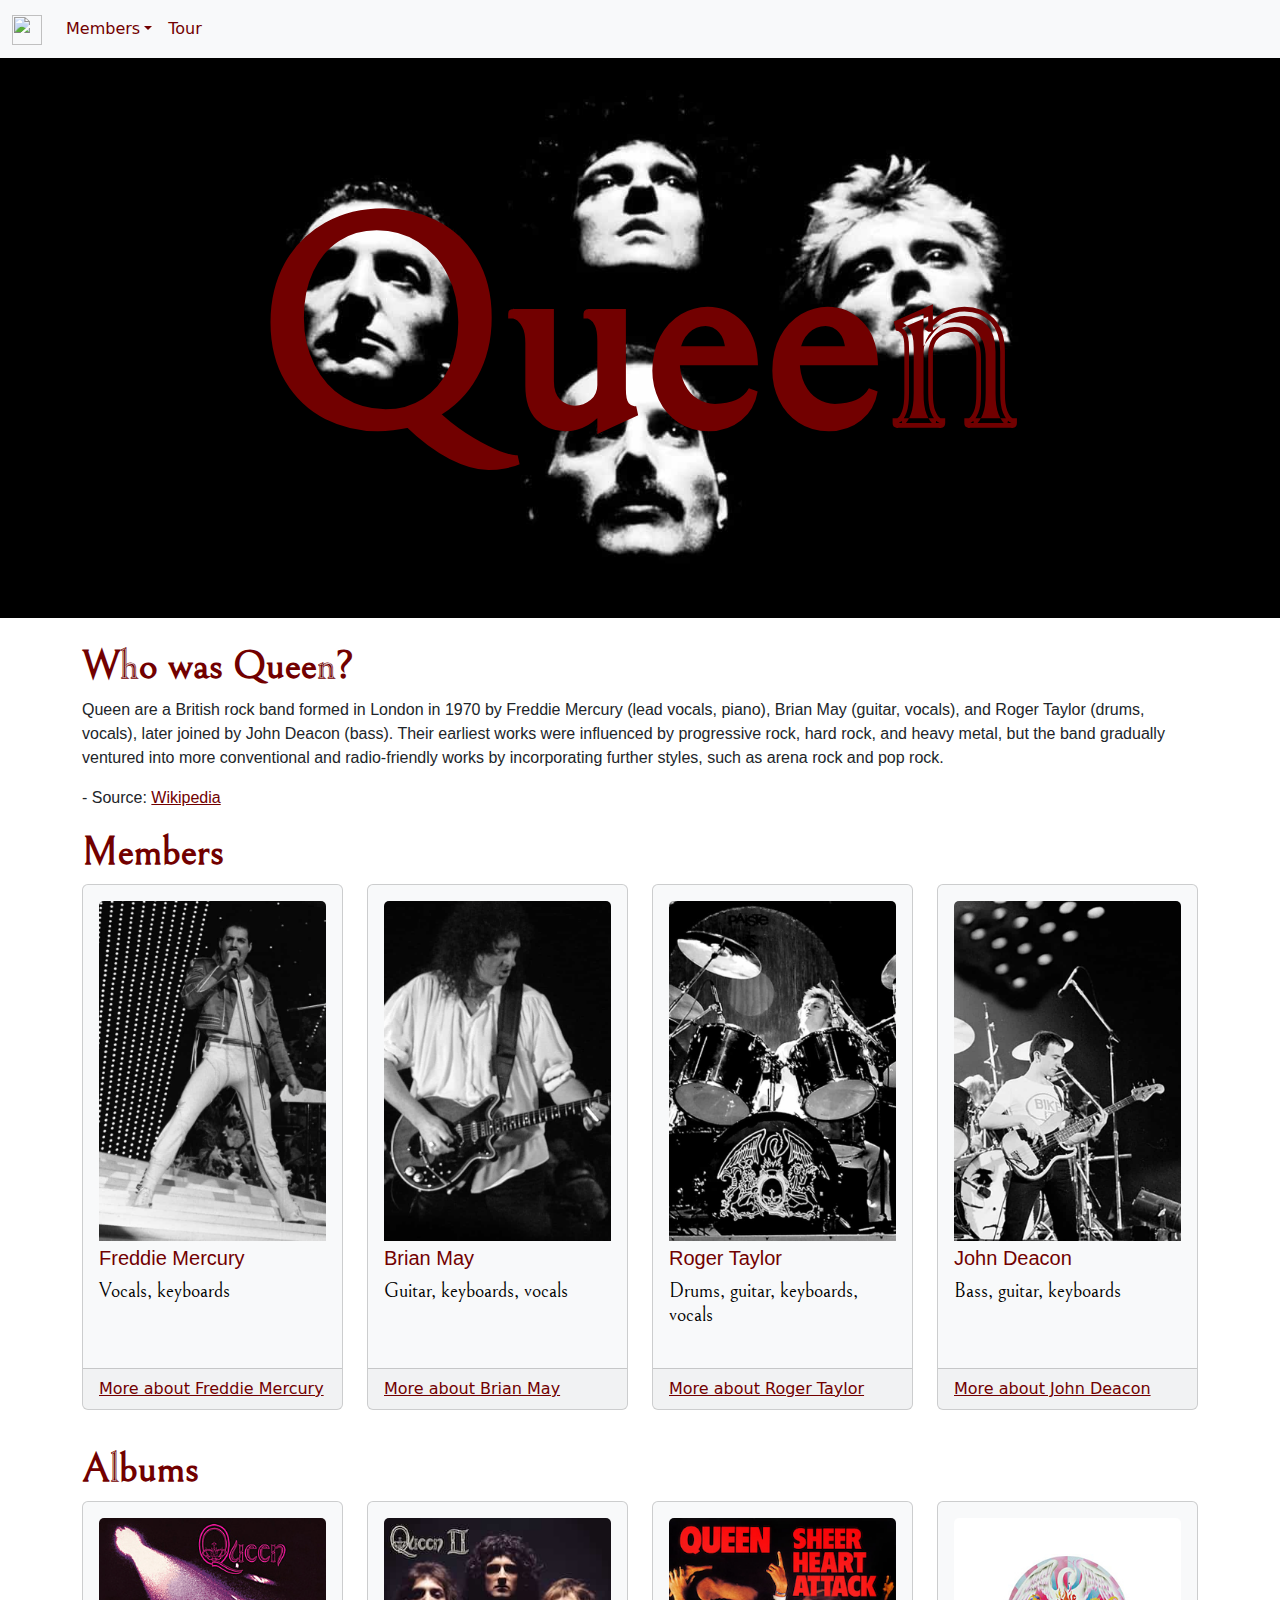
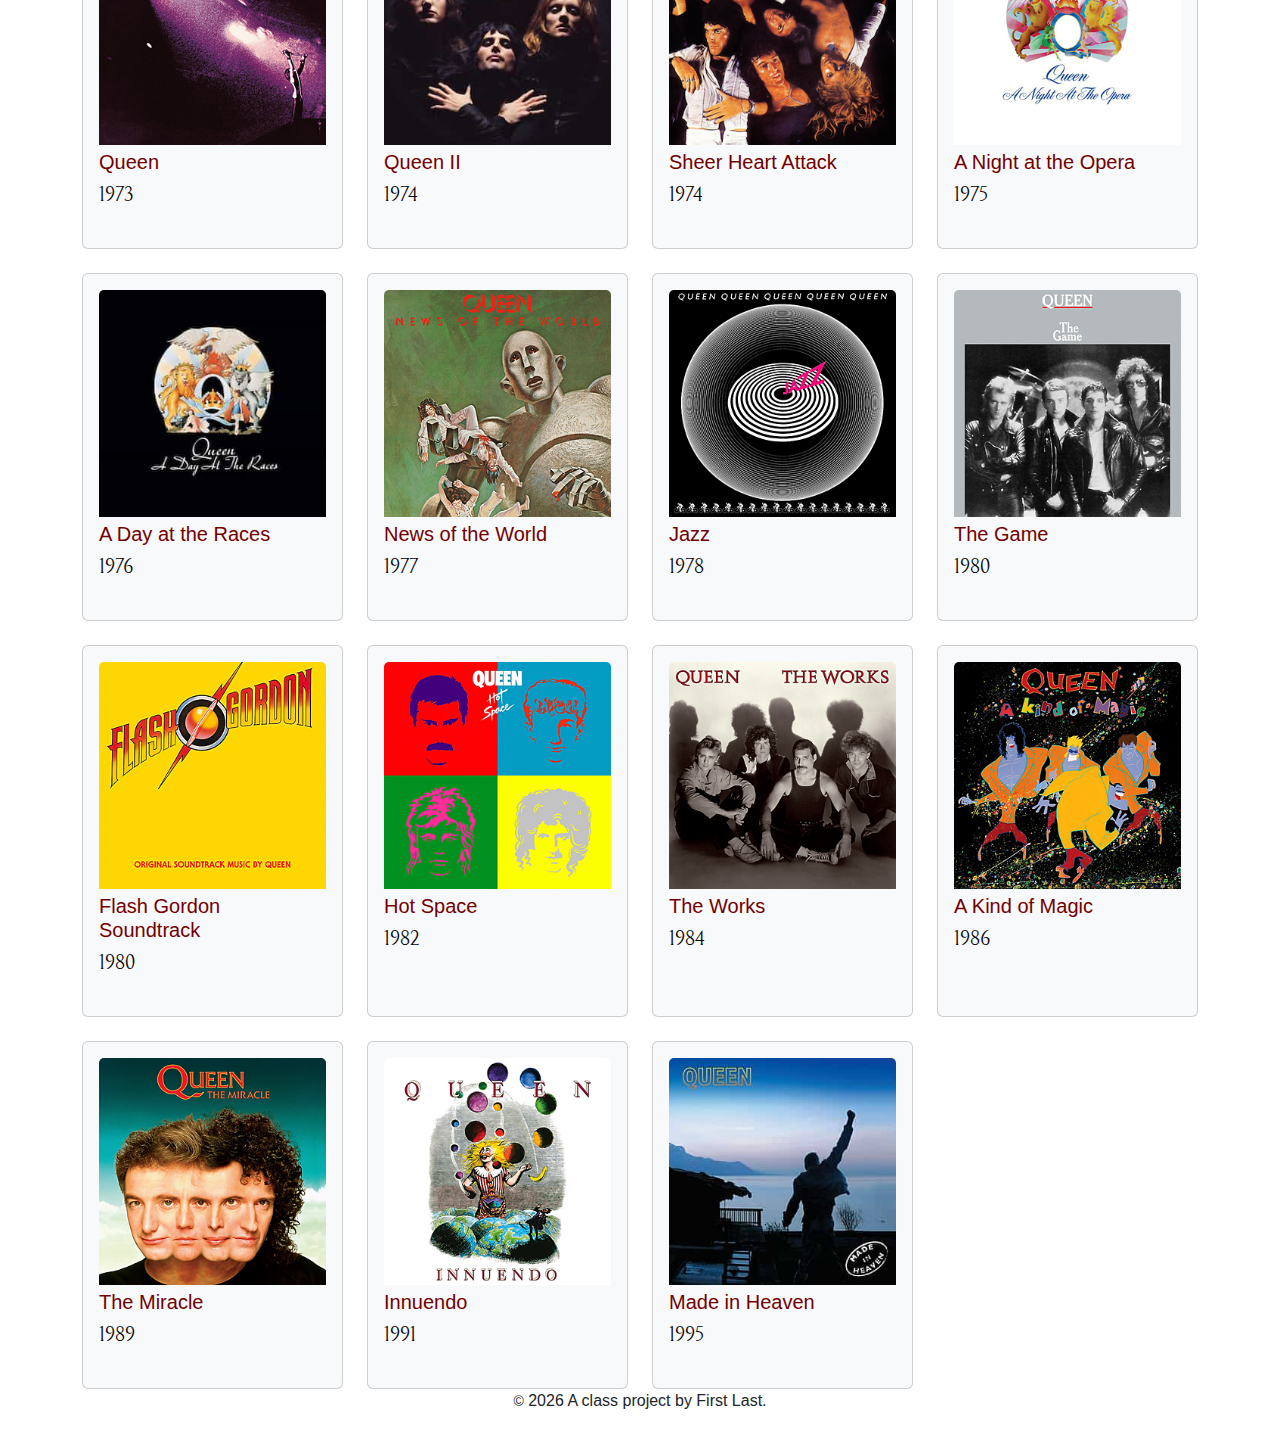
==== commit e042ed4c: "css check in" ====
--- a/docs/index.html
+++ b/docs/index.html
@@ -22,9 +22,11 @@
     />
   </head>
   <body>
-    <nav class="navbar navbar-expand-lg bg-dark" data-bs-theme="dark">
+    <nav class="navbar navbar-expand-lg bg-light" data-bs-theme="light">
       <div class="container-fluid">
-        <a class="navbar-brand" href="index.html">Queen</a>
+        <a class="navbar-brand" href="index.html"
+          ><img src="../img/q.png" width="30" height="30" alt=""
+        /></a>
         <button
           class="navbar-toggler"
           type="button"
--- a/docs/css/main.css
+++ b/docs/css/main.css
@@ -3,5 +3,5 @@
  * Bootstrap  v5.3.1 (https://getbootstrap.com/)
  * Copyright 2011-2023 The Bootstrap Authors
  * Licensed under MIT (https://github.com/twbs/bootstrap/blob/main/LICENSE)
- */:root,[data-bs-theme=light]{--bs-blue:#0d6efd;--bs-indigo:#6610f2;--bs-purple:#6f42c1;--bs-pink:#d63384;--bs-red:#dc3545;--bs-orange:#fd7e14;--bs-yellow:#ffc107;--bs-green:#198754;--bs-teal:#20c997;--bs-cyan:#0dcaf0;--bs-black:#000;--bs-white:#fff;--bs-gray:#6c757d;--bs-gray-dark:#343a40;--bs-gray-100:#f8f9fa;--bs-gray-200:#e9ecef;--bs-gray-300:#dee2e6;--bs-gray-400:#ced4da;--bs-gray-500:#adb5bd;--bs-gray-600:#6c757d;--bs-gray-700:#495057;--bs-gray-800:#343a40;--bs-gray-900:#212529;--bs-primary:#0d6efd;--bs-secondary:#6c757d;--bs-success:#198754;--bs-info:#0dcaf0;--bs-warning:#ffc107;--bs-danger:#dc3545;--bs-light:#f8f9fa;--bs-dark:#212529;--bs-primary-rgb:13,110,253;--bs-secondary-rgb:108,117,125;--bs-success-rgb:25,135,84;--bs-info-rgb:13,202,240;--bs-warning-rgb:255,193,7;--bs-danger-rgb:220,53,69;--bs-light-rgb:248,249,250;--bs-dark-rgb:33,37,41;--bs-primary-text-emphasis:#052c65;--bs-secondary-text-emphasis:#2b2f32;--bs-success-text-emphasis:#0a3622;--bs-info-text-emphasis:#055160;--bs-warning-text-emphasis:#664d03;--bs-danger-text-emphasis:#58151c;--bs-light-text-emphasis:#495057;--bs-dark-text-emphasis:#495057;--bs-primary-bg-subtle:#cfe2ff;--bs-secondary-bg-subtle:#e2e3e5;--bs-success-bg-subtle:#d1e7dd;--bs-info-bg-subtle:#cff4fc;--bs-warning-bg-subtle:#fff3cd;--bs-danger-bg-subtle:#f8d7da;--bs-light-bg-subtle:#fcfcfd;--bs-dark-bg-subtle:#ced4da;--bs-primary-border-subtle:#9ec5fe;--bs-secondary-border-subtle:#c4c8cb;--bs-success-border-subtle:#a3cfbb;--bs-info-border-subtle:#9eeaf9;--bs-warning-border-subtle:#ffe69c;--bs-danger-border-subtle:#f1aeb5;--bs-light-border-subtle:#e9ecef;--bs-dark-border-subtle:#adb5bd;--bs-white-rgb:255,255,255;--bs-black-rgb:0,0,0;--bs-font-sans-serif:system-ui,-apple-system,"Segoe UI",Roboto,"Helvetica Neue","Noto Sans","Liberation Sans",Arial,sans-serif,"Apple Color Emoji","Segoe UI Emoji","Segoe UI Symbol","Noto Color Emoji";--bs-font-monospace:SFMono-Regular,Menlo,Monaco,Consolas,"Liberation Mono","Courier New",monospace;--bs-gradient:linear-gradient(180deg,hsla(0,0%,100%,.15),hsla(0,0%,100%,0));--bs-body-font-family:var(--bs-font-sans-serif);--bs-body-font-size:1rem;--bs-body-font-weight:400;--bs-body-line-height:1.5;--bs-body-color:#212529;--bs-body-color-rgb:33,37,41;--bs-body-bg:#fff;--bs-body-bg-rgb:255,255,255;--bs-emphasis-color:#000;--bs-emphasis-color-rgb:0,0,0;--bs-secondary-color:rgba(33,37,41,.75);--bs-secondary-color-rgb:33,37,41;--bs-secondary-bg:#e9ecef;--bs-secondary-bg-rgb:233,236,239;--bs-tertiary-color:rgba(33,37,41,.5);--bs-tertiary-color-rgb:33,37,41;--bs-tertiary-bg:#f8f9fa;--bs-tertiary-bg-rgb:248,249,250;--bs-heading-color:inherit;--bs-link-color:#0d6efd;--bs-link-color-rgb:13,110,253;--bs-link-decoration:underline;--bs-link-hover-color:#0a58ca;--bs-link-hover-color-rgb:10,88,202;--bs-code-color:#d63384;--bs-highlight-bg:#fff3cd;--bs-border-width:1px;--bs-border-style:solid;--bs-border-color:#dee2e6;--bs-border-color-translucent:rgba(0,0,0,.175);--bs-border-radius:0.375rem;--bs-border-radius-sm:0.25rem;--bs-border-radius-lg:0.5rem;--bs-border-radius-xl:1rem;--bs-border-radius-xxl:2rem;--bs-border-radius-2xl:var(--bs-border-radius-xxl);--bs-border-radius-pill:50rem;--bs-box-shadow:0 0.5rem 1rem rgba(0,0,0,.15);--bs-box-shadow-sm:0 0.125rem 0.25rem rgba(0,0,0,.075);--bs-box-shadow-lg:0 1rem 3rem rgba(0,0,0,.175);--bs-box-shadow-inset:inset 0 1px 2px rgba(0,0,0,.075);--bs-focus-ring-width:0.25rem;--bs-focus-ring-opacity:0.25;--bs-focus-ring-color:rgba(13,110,253,.25);--bs-form-valid-color:#198754;--bs-form-valid-border-color:#198754;--bs-form-invalid-color:#dc3545;--bs-form-invalid-border-color:#dc3545}[data-bs-theme=dark]{--bs-body-color:#dee2e6;--bs-body-color-rgb:222,226,230;--bs-body-bg:#212529;--bs-body-bg-rgb:33,37,41;--bs-emphasis-color:#fff;--bs-emphasis-color-rgb:255,255,255;--bs-secondary-color:rgba(222,226,230,.75);--bs-secondary-color-rgb:222,226,230;--bs-secondary-bg:#343a40;--bs-secondary-bg-rgb:52,58,64;--bs-tertiary-color:rgba(222,226,230,.5);--bs-tertiary-color-rgb:222,226,230;--bs-tertiary-bg:#2b3035;--bs-tertiary-bg-rgb:43,48,53;--bs-primary-text-emphasis:#6ea8fe;--bs-secondary-text-emphasis:#a7acb1;--bs-success-text-emphasis:#75b798;--bs-info-text-emphasis:#6edff6;--bs-warning-text-emphasis:#ffda6a;--bs-danger-text-emphasis:#ea868f;--bs-light-text-emphasis:#f8f9fa;--bs-dark-text-emphasis:#dee2e6;--bs-primary-bg-subtle:#031633;--bs-secondary-bg-subtle:#161719;--bs-success-bg-subtle:#051b11;--bs-info-bg-subtle:#032830;--bs-warning-bg-subtle:#332701;--bs-danger-bg-subtle:#2c0b0e;--bs-light-bg-subtle:#343a40;--bs-dark-bg-subtle:#1a1d20;--bs-primary-border-subtle:#084298;--bs-secondary-border-subtle:#41464b;--bs-success-border-subtle:#0f5132;--bs-info-border-subtle:#087990;--bs-warning-border-subtle:#997404;--bs-danger-border-subtle:#842029;--bs-light-border-subtle:#495057;--bs-dark-border-subtle:#343a40;--bs-heading-color:inherit;--bs-link-color:#6ea8fe;--bs-link-hover-color:#8bb9fe;--bs-link-color-rgb:110,168,254;--bs-link-hover-color-rgb:139,185,254;--bs-code-color:#e685b5;--bs-border-color:#495057;--bs-border-color-translucent:hsla(0,0%,100%,.15);--bs-form-valid-color:#75b798;--bs-form-valid-border-color:#75b798;--bs-form-invalid-color:#ea868f;--bs-form-invalid-border-color:#ea868f;color-scheme:dark}*,:after,:before{box-sizing:border-box}@media (prefers-reduced-motion:no-preference){:root{scroll-behavior:smooth}}body{-webkit-text-size-adjust:100%;-webkit-tap-highlight-color:rgba(0,0,0,0);background-color:var(--bs-body-bg);color:var(--bs-body-color);font-family:var(--bs-body-font-family);font-size:var(--bs-body-font-size);font-weight:var(--bs-body-font-weight);line-height:var(--bs-body-line-height);margin:0;text-align:var(--bs-body-text-align)}hr{border:0;border-top:var(--bs-border-width) solid;color:inherit;margin:1rem 0;opacity:.25}.h1,.h2,.h3,.h4,.h5,.h6,h1,h2,h3,h4,h5,h6{color:var(--bs-heading-color);font-weight:500;line-height:1.2;margin-bottom:.5rem;margin-top:0}.h1,h1{font-size:calc(1.375rem + 1.5vw)}@media (min-width:1200px){.h1,h1{font-size:2.5rem}}.h2,h2{font-size:calc(1.325rem + .9vw)}@media (min-width:1200px){.h2,h2{font-size:2rem}}.h3,h3{font-size:calc(1.3rem + .6vw)}@media (min-width:1200px){.h3,h3{font-size:1.75rem}}.h4,h4{font-size:calc(1.275rem + .3vw)}@media (min-width:1200px){.h4,h4{font-size:1.5rem}}.h5,h5{font-size:1.25rem}.h6,h6{font-size:1rem}p{margin-bottom:1rem;margin-top:0}abbr[title]{cursor:help;-webkit-text-decoration:underline dotted;text-decoration:underline dotted;-webkit-text-decoration-skip-ink:none;text-decoration-skip-ink:none}address{font-style:normal;line-height:inherit;margin-bottom:1rem}ol,ul{padding-left:2rem}dl,ol,ul{margin-bottom:1rem;margin-top:0}ol ol,ol ul,ul ol,ul ul{margin-bottom:0}dt{font-weight:700}dd{margin-bottom:.5rem;margin-left:0}blockquote{margin:0 0 1rem}b,strong{font-weight:bolder}.small,small{font-size:.875em}.mark,mark{background-color:var(--bs-highlight-bg);padding:.1875em}sub,sup{font-size:.75em;line-height:0;position:relative;vertical-align:baseline}sub{bottom:-.25em}sup{top:-.5em}a{color:rgba(var(--bs-link-color-rgb),var(--bs-link-opacity,1));text-decoration:underline}a:hover{--bs-link-color-rgb:var(--bs-link-hover-color-rgb)}a:not([href]):not([class]),a:not([href]):not([class]):hover{color:inherit;text-decoration:none}code,kbd,pre,samp{font-family:var(--bs-font-monospace);font-size:1em}pre{display:block;font-size:.875em;margin-bottom:1rem;margin-top:0;overflow:auto}pre code{color:inherit;font-size:inherit;word-break:normal}code{word-wrap:break-word;color:var(--bs-code-color);font-size:.875em}a>code{color:inherit}kbd{background-color:var(--bs-body-color);border-radius:.25rem;color:var(--bs-body-bg);font-size:.875em;padding:.1875rem .375rem}kbd kbd{font-size:1em;padding:0}figure{margin:0 0 1rem}img,svg{vertical-align:middle}table{border-collapse:collapse;caption-side:bottom}caption{color:var(--bs-secondary-color);padding-bottom:.5rem;padding-top:.5rem;text-align:left}th{text-align:inherit;text-align:-webkit-match-parent}tbody,td,tfoot,th,thead,tr{border:0 solid;border-color:inherit}label{display:inline-block}button{border-radius:0}button:focus:not(:focus-visible){outline:0}button,input,optgroup,select,textarea{font-family:inherit;font-size:inherit;line-height:inherit;margin:0}button,select{text-transform:none}[role=button]{cursor:pointer}select{word-wrap:normal}select:disabled{opacity:1}[list]:not([type=date]):not([type=datetime-local]):not([type=month]):not([type=week]):not([type=time])::-webkit-calendar-picker-indicator{display:none!important}[type=button],[type=reset],[type=submit],button{-webkit-appearance:button}[type=button]:not(:disabled),[type=reset]:not(:disabled),[type=submit]:not(:disabled),button:not(:disabled){cursor:pointer}::-moz-focus-inner{border-style:none;padding:0}textarea{resize:vertical}fieldset{border:0;margin:0;min-width:0;padding:0}legend{float:left;font-size:calc(1.275rem + .3vw);line-height:inherit;margin-bottom:.5rem;padding:0;width:100%}@media (min-width:1200px){legend{font-size:1.5rem}}legend+*{clear:left}::-webkit-datetime-edit-day-field,::-webkit-datetime-edit-fields-wrapper,::-webkit-datetime-edit-hour-field,::-webkit-datetime-edit-minute,::-webkit-datetime-edit-month-field,::-webkit-datetime-edit-text,::-webkit-datetime-edit-year-field{padding:0}::-webkit-inner-spin-button{height:auto}[type=search]{-webkit-appearance:textfield;outline-offset:-2px}::-webkit-search-decoration{-webkit-appearance:none}::-webkit-color-swatch-wrapper{padding:0}::-webkit-file-upload-button{-webkit-appearance:button;font:inherit}::file-selector-button{-webkit-appearance:button;font:inherit}output{display:inline-block}iframe{border:0}summary{cursor:pointer;display:list-item}progress{vertical-align:baseline}[hidden]{display:none!important}.lead{font-size:1.25rem;font-weight:300}.display-1{font-size:calc(1.625rem + 4.5vw);font-weight:300;line-height:1.2}@media (min-width:1200px){.display-1{font-size:5rem}}.display-2{font-size:calc(1.575rem + 3.9vw);font-weight:300;line-height:1.2}@media (min-width:1200px){.display-2{font-size:4.5rem}}.display-3{font-size:calc(1.525rem + 3.3vw);font-weight:300;line-height:1.2}@media (min-width:1200px){.display-3{font-size:4rem}}.display-4{font-size:calc(1.475rem + 2.7vw);font-weight:300;line-height:1.2}@media (min-width:1200px){.display-4{font-size:3.5rem}}.display-5{font-size:calc(1.425rem + 2.1vw);font-weight:300;line-height:1.2}@media (min-width:1200px){.display-5{font-size:3rem}}.display-6{font-size:calc(1.375rem + 1.5vw);font-weight:300;line-height:1.2}@media (min-width:1200px){.display-6{font-size:2.5rem}}.list-inline,.list-unstyled{list-style:none;padding-left:0}.list-inline-item{display:inline-block}.list-inline-item:not(:last-child){margin-right:.5rem}.initialism{font-size:.875em;text-transform:uppercase}.blockquote{font-size:1.25rem;margin-bottom:1rem}.blockquote>:last-child{margin-bottom:0}.blockquote-footer{color:#6c757d;font-size:.875em;margin-bottom:1rem;margin-top:-1rem}.blockquote-footer:before{content:"— "}.img-fluid,.img-thumbnail{height:auto;max-width:100%}.img-thumbnail{background-color:var(--bs-body-bg);border:var(--bs-border-width) solid var(--bs-border-color);border-radius:var(--bs-border-radius);padding:.25rem}.figure{display:inline-block}.figure-img{line-height:1;margin-bottom:.5rem}.figure-caption{color:var(--bs-secondary-color);font-size:.875em}.container,.container-fluid,.container-lg,.container-md,.container-sm,.container-xl,.container-xxl{--bs-gutter-x:1.5rem;--bs-gutter-y:0;margin-left:auto;margin-right:auto;padding-left:calc(var(--bs-gutter-x)*.5);padding-right:calc(var(--bs-gutter-x)*.5);width:100%}@media (min-width:576px){.container,.container-sm{max-width:540px}}@media (min-width:768px){.container,.container-md,.container-sm{max-width:720px}}@media (min-width:992px){.container,.container-lg,.container-md,.container-sm{max-width:960px}}@media (min-width:1200px){.container,.container-lg,.container-md,.container-sm,.container-xl{max-width:1140px}}@media (min-width:1400px){.container,.container-lg,.container-md,.container-sm,.container-xl,.container-xxl{max-width:1320px}}:root{--bs-breakpoint-xs:0;--bs-breakpoint-sm:576px;--bs-breakpoint-md:768px;--bs-breakpoint-lg:992px;--bs-breakpoint-xl:1200px;--bs-breakpoint-xxl:1400px}.row{--bs-gutter-x:1.5rem;--bs-gutter-y:0;display:-webkit-flex;display:-ms-flexbox;display:flex;-webkit-flex-wrap:wrap;-ms-flex-wrap:wrap;flex-wrap:wrap;margin-left:calc(var(--bs-gutter-x)*-.5);margin-right:calc(var(--bs-gutter-x)*-.5);margin-top:calc(var(--bs-gutter-y)*-1)}.row>*{-ms-flex-negative:0;-webkit-flex-shrink:0;flex-shrink:0;margin-top:var(--bs-gutter-y);max-width:100%;padding-left:calc(var(--bs-gutter-x)*.5);padding-right:calc(var(--bs-gutter-x)*.5);width:100%}.col{-webkit-flex:1 0 0%;-ms-flex:1 0 0%;flex:1 0 0%}.row-cols-auto>*{width:auto}.row-cols-1>*,.row-cols-auto>*{-webkit-flex:0 0 auto;-ms-flex:0 0 auto;flex:0 0 auto}.row-cols-1>*{width:100%}.row-cols-2>*{width:50%}.row-cols-2>*,.row-cols-3>*{-webkit-flex:0 0 auto;-ms-flex:0 0 auto;flex:0 0 auto}.row-cols-3>*{width:33.3333333333%}.row-cols-4>*{width:25%}.row-cols-4>*,.row-cols-5>*{-webkit-flex:0 0 auto;-ms-flex:0 0 auto;flex:0 0 auto}.row-cols-5>*{width:20%}.row-cols-6>*{width:16.6666666667%}.col-auto,.row-cols-6>*{-webkit-flex:0 0 auto;-ms-flex:0 0 auto;flex:0 0 auto}.col-auto{width:auto}.col-1{width:8.33333333%}.col-1,.col-2{-webkit-flex:0 0 auto;-ms-flex:0 0 auto;flex:0 0 auto}.col-2{width:16.66666667%}.col-3{width:25%}.col-3,.col-4{-webkit-flex:0 0 auto;-ms-flex:0 0 auto;flex:0 0 auto}.col-4{width:33.33333333%}.col-5{width:41.66666667%}.col-5,.col-6{-webkit-flex:0 0 auto;-ms-flex:0 0 auto;flex:0 0 auto}.col-6{width:50%}.col-7{width:58.33333333%}.col-7,.col-8{-webkit-flex:0 0 auto;-ms-flex:0 0 auto;flex:0 0 auto}.col-8{width:66.66666667%}.col-9{width:75%}.col-10,.col-9{-webkit-flex:0 0 auto;-ms-flex:0 0 auto;flex:0 0 auto}.col-10{width:83.33333333%}.col-11{width:91.66666667%}.col-11,.col-12{-webkit-flex:0 0 auto;-ms-flex:0 0 auto;flex:0 0 auto}.col-12{width:100%}.offset-1{margin-left:8.33333333%}.offset-2{margin-left:16.66666667%}.offset-3{margin-left:25%}.offset-4{margin-left:33.33333333%}.offset-5{margin-left:41.66666667%}.offset-6{margin-left:50%}.offset-7{margin-left:58.33333333%}.offset-8{margin-left:66.66666667%}.offset-9{margin-left:75%}.offset-10{margin-left:83.33333333%}.offset-11{margin-left:91.66666667%}.g-0,.gx-0{--bs-gutter-x:0}.g-0,.gy-0{--bs-gutter-y:0}.g-1,.gx-1{--bs-gutter-x:0.25rem}.g-1,.gy-1{--bs-gutter-y:0.25rem}.g-2,.gx-2{--bs-gutter-x:0.5rem}.g-2,.gy-2{--bs-gutter-y:0.5rem}.g-3,.gx-3{--bs-gutter-x:1rem}.g-3,.gy-3{--bs-gutter-y:1rem}.g-4,.gx-4{--bs-gutter-x:1.5rem}.g-4,.gy-4{--bs-gutter-y:1.5rem}.g-5,.gx-5{--bs-gutter-x:3rem}.g-5,.gy-5{--bs-gutter-y:3rem}@media (min-width:576px){.col-sm{-webkit-flex:1 0 0%;-ms-flex:1 0 0%;flex:1 0 0%}.row-cols-sm-auto>*{width:auto}.row-cols-sm-1>*,.row-cols-sm-auto>*{-webkit-flex:0 0 auto;-ms-flex:0 0 auto;flex:0 0 auto}.row-cols-sm-1>*{width:100%}.row-cols-sm-2>*{width:50%}.row-cols-sm-2>*,.row-cols-sm-3>*{-webkit-flex:0 0 auto;-ms-flex:0 0 auto;flex:0 0 auto}.row-cols-sm-3>*{width:33.3333333333%}.row-cols-sm-4>*{width:25%}.row-cols-sm-4>*,.row-cols-sm-5>*{-webkit-flex:0 0 auto;-ms-flex:0 0 auto;flex:0 0 auto}.row-cols-sm-5>*{width:20%}.row-cols-sm-6>*{width:16.6666666667%}.col-sm-auto,.row-cols-sm-6>*{-webkit-flex:0 0 auto;-ms-flex:0 0 auto;flex:0 0 auto}.col-sm-auto{width:auto}.col-sm-1{width:8.33333333%}.col-sm-1,.col-sm-2{-webkit-flex:0 0 auto;-ms-flex:0 0 auto;flex:0 0 auto}.col-sm-2{width:16.66666667%}.col-sm-3{width:25%}.col-sm-3,.col-sm-4{-webkit-flex:0 0 auto;-ms-flex:0 0 auto;flex:0 0 auto}.col-sm-4{width:33.33333333%}.col-sm-5{width:41.66666667%}.col-sm-5,.col-sm-6{-webkit-flex:0 0 auto;-ms-flex:0 0 auto;flex:0 0 auto}.col-sm-6{width:50%}.col-sm-7{width:58.33333333%}.col-sm-7,.col-sm-8{-webkit-flex:0 0 auto;-ms-flex:0 0 auto;flex:0 0 auto}.col-sm-8{width:66.66666667%}.col-sm-9{width:75%}.col-sm-10,.col-sm-9{-webkit-flex:0 0 auto;-ms-flex:0 0 auto;flex:0 0 auto}.col-sm-10{width:83.33333333%}.col-sm-11{width:91.66666667%}.col-sm-11,.col-sm-12{-webkit-flex:0 0 auto;-ms-flex:0 0 auto;flex:0 0 auto}.col-sm-12{width:100%}.offset-sm-0{margin-left:0}.offset-sm-1{margin-left:8.33333333%}.offset-sm-2{margin-left:16.66666667%}.offset-sm-3{margin-left:25%}.offset-sm-4{margin-left:33.33333333%}.offset-sm-5{margin-left:41.66666667%}.offset-sm-6{margin-left:50%}.offset-sm-7{margin-left:58.33333333%}.offset-sm-8{margin-left:66.66666667%}.offset-sm-9{margin-left:75%}.offset-sm-10{margin-left:83.33333333%}.offset-sm-11{margin-left:91.66666667%}.g-sm-0,.gx-sm-0{--bs-gutter-x:0}.g-sm-0,.gy-sm-0{--bs-gutter-y:0}.g-sm-1,.gx-sm-1{--bs-gutter-x:0.25rem}.g-sm-1,.gy-sm-1{--bs-gutter-y:0.25rem}.g-sm-2,.gx-sm-2{--bs-gutter-x:0.5rem}.g-sm-2,.gy-sm-2{--bs-gutter-y:0.5rem}.g-sm-3,.gx-sm-3{--bs-gutter-x:1rem}.g-sm-3,.gy-sm-3{--bs-gutter-y:1rem}.g-sm-4,.gx-sm-4{--bs-gutter-x:1.5rem}.g-sm-4,.gy-sm-4{--bs-gutter-y:1.5rem}.g-sm-5,.gx-sm-5{--bs-gutter-x:3rem}.g-sm-5,.gy-sm-5{--bs-gutter-y:3rem}}@media (min-width:768px){.col-md{-webkit-flex:1 0 0%;-ms-flex:1 0 0%;flex:1 0 0%}.row-cols-md-auto>*{width:auto}.row-cols-md-1>*,.row-cols-md-auto>*{-webkit-flex:0 0 auto;-ms-flex:0 0 auto;flex:0 0 auto}.row-cols-md-1>*{width:100%}.row-cols-md-2>*{width:50%}.row-cols-md-2>*,.row-cols-md-3>*{-webkit-flex:0 0 auto;-ms-flex:0 0 auto;flex:0 0 auto}.row-cols-md-3>*{width:33.3333333333%}.row-cols-md-4>*{width:25%}.row-cols-md-4>*,.row-cols-md-5>*{-webkit-flex:0 0 auto;-ms-flex:0 0 auto;flex:0 0 auto}.row-cols-md-5>*{width:20%}.row-cols-md-6>*{width:16.6666666667%}.col-md-auto,.row-cols-md-6>*{-webkit-flex:0 0 auto;-ms-flex:0 0 auto;flex:0 0 auto}.col-md-auto{width:auto}.col-md-1{width:8.33333333%}.col-md-1,.col-md-2{-webkit-flex:0 0 auto;-ms-flex:0 0 auto;flex:0 0 auto}.col-md-2{width:16.66666667%}.col-md-3{width:25%}.col-md-3,.col-md-4{-webkit-flex:0 0 auto;-ms-flex:0 0 auto;flex:0 0 auto}.col-md-4{width:33.33333333%}.col-md-5{width:41.66666667%}.col-md-5,.col-md-6{-webkit-flex:0 0 auto;-ms-flex:0 0 auto;flex:0 0 auto}.col-md-6{width:50%}.col-md-7{width:58.33333333%}.col-md-7,.col-md-8{-webkit-flex:0 0 auto;-ms-flex:0 0 auto;flex:0 0 auto}.col-md-8{width:66.66666667%}.col-md-9{width:75%}.col-md-10,.col-md-9{-webkit-flex:0 0 auto;-ms-flex:0 0 auto;flex:0 0 auto}.col-md-10{width:83.33333333%}.col-md-11{width:91.66666667%}.col-md-11,.col-md-12{-webkit-flex:0 0 auto;-ms-flex:0 0 auto;flex:0 0 auto}.col-md-12{width:100%}.offset-md-0{margin-left:0}.offset-md-1{margin-left:8.33333333%}.offset-md-2{margin-left:16.66666667%}.offset-md-3{margin-left:25%}.offset-md-4{margin-left:33.33333333%}.offset-md-5{margin-left:41.66666667%}.offset-md-6{margin-left:50%}.offset-md-7{margin-left:58.33333333%}.offset-md-8{margin-left:66.66666667%}.offset-md-9{margin-left:75%}.offset-md-10{margin-left:83.33333333%}.offset-md-11{margin-left:91.66666667%}.g-md-0,.gx-md-0{--bs-gutter-x:0}.g-md-0,.gy-md-0{--bs-gutter-y:0}.g-md-1,.gx-md-1{--bs-gutter-x:0.25rem}.g-md-1,.gy-md-1{--bs-gutter-y:0.25rem}.g-md-2,.gx-md-2{--bs-gutter-x:0.5rem}.g-md-2,.gy-md-2{--bs-gutter-y:0.5rem}.g-md-3,.gx-md-3{--bs-gutter-x:1rem}.g-md-3,.gy-md-3{--bs-gutter-y:1rem}.g-md-4,.gx-md-4{--bs-gutter-x:1.5rem}.g-md-4,.gy-md-4{--bs-gutter-y:1.5rem}.g-md-5,.gx-md-5{--bs-gutter-x:3rem}.g-md-5,.gy-md-5{--bs-gutter-y:3rem}}@media (min-width:992px){.col-lg{-webkit-flex:1 0 0%;-ms-flex:1 0 0%;flex:1 0 0%}.row-cols-lg-auto>*{width:auto}.row-cols-lg-1>*,.row-cols-lg-auto>*{-webkit-flex:0 0 auto;-ms-flex:0 0 auto;flex:0 0 auto}.row-cols-lg-1>*{width:100%}.row-cols-lg-2>*{width:50%}.row-cols-lg-2>*,.row-cols-lg-3>*{-webkit-flex:0 0 auto;-ms-flex:0 0 auto;flex:0 0 auto}.row-cols-lg-3>*{width:33.3333333333%}.row-cols-lg-4>*{width:25%}.row-cols-lg-4>*,.row-cols-lg-5>*{-webkit-flex:0 0 auto;-ms-flex:0 0 auto;flex:0 0 auto}.row-cols-lg-5>*{width:20%}.row-cols-lg-6>*{width:16.6666666667%}.col-lg-auto,.row-cols-lg-6>*{-webkit-flex:0 0 auto;-ms-flex:0 0 auto;flex:0 0 auto}.col-lg-auto{width:auto}.col-lg-1{width:8.33333333%}.col-lg-1,.col-lg-2{-webkit-flex:0 0 auto;-ms-flex:0 0 auto;flex:0 0 auto}.col-lg-2{width:16.66666667%}.col-lg-3{width:25%}.col-lg-3,.col-lg-4{-webkit-flex:0 0 auto;-ms-flex:0 0 auto;flex:0 0 auto}.col-lg-4{width:33.33333333%}.col-lg-5{width:41.66666667%}.col-lg-5,.col-lg-6{-webkit-flex:0 0 auto;-ms-flex:0 0 auto;flex:0 0 auto}.col-lg-6{width:50%}.col-lg-7{width:58.33333333%}.col-lg-7,.col-lg-8{-webkit-flex:0 0 auto;-ms-flex:0 0 auto;flex:0 0 auto}.col-lg-8{width:66.66666667%}.col-lg-9{width:75%}.col-lg-10,.col-lg-9{-webkit-flex:0 0 auto;-ms-flex:0 0 auto;flex:0 0 auto}.col-lg-10{width:83.33333333%}.col-lg-11{width:91.66666667%}.col-lg-11,.col-lg-12{-webkit-flex:0 0 auto;-ms-flex:0 0 auto;flex:0 0 auto}.col-lg-12{width:100%}.offset-lg-0{margin-left:0}.offset-lg-1{margin-left:8.33333333%}.offset-lg-2{margin-left:16.66666667%}.offset-lg-3{margin-left:25%}.offset-lg-4{margin-left:33.33333333%}.offset-lg-5{margin-left:41.66666667%}.offset-lg-6{margin-left:50%}.offset-lg-7{margin-left:58.33333333%}.offset-lg-8{margin-left:66.66666667%}.offset-lg-9{margin-left:75%}.offset-lg-10{margin-left:83.33333333%}.offset-lg-11{margin-left:91.66666667%}.g-lg-0,.gx-lg-0{--bs-gutter-x:0}.g-lg-0,.gy-lg-0{--bs-gutter-y:0}.g-lg-1,.gx-lg-1{--bs-gutter-x:0.25rem}.g-lg-1,.gy-lg-1{--bs-gutter-y:0.25rem}.g-lg-2,.gx-lg-2{--bs-gutter-x:0.5rem}.g-lg-2,.gy-lg-2{--bs-gutter-y:0.5rem}.g-lg-3,.gx-lg-3{--bs-gutter-x:1rem}.g-lg-3,.gy-lg-3{--bs-gutter-y:1rem}.g-lg-4,.gx-lg-4{--bs-gutter-x:1.5rem}.g-lg-4,.gy-lg-4{--bs-gutter-y:1.5rem}.g-lg-5,.gx-lg-5{--bs-gutter-x:3rem}.g-lg-5,.gy-lg-5{--bs-gutter-y:3rem}}@media (min-width:1200px){.col-xl{-webkit-flex:1 0 0%;-ms-flex:1 0 0%;flex:1 0 0%}.row-cols-xl-auto>*{width:auto}.row-cols-xl-1>*,.row-cols-xl-auto>*{-webkit-flex:0 0 auto;-ms-flex:0 0 auto;flex:0 0 auto}.row-cols-xl-1>*{width:100%}.row-cols-xl-2>*{width:50%}.row-cols-xl-2>*,.row-cols-xl-3>*{-webkit-flex:0 0 auto;-ms-flex:0 0 auto;flex:0 0 auto}.row-cols-xl-3>*{width:33.3333333333%}.row-cols-xl-4>*{width:25%}.row-cols-xl-4>*,.row-cols-xl-5>*{-webkit-flex:0 0 auto;-ms-flex:0 0 auto;flex:0 0 auto}.row-cols-xl-5>*{width:20%}.row-cols-xl-6>*{width:16.6666666667%}.col-xl-auto,.row-cols-xl-6>*{-webkit-flex:0 0 auto;-ms-flex:0 0 auto;flex:0 0 auto}.col-xl-auto{width:auto}.col-xl-1{width:8.33333333%}.col-xl-1,.col-xl-2{-webkit-flex:0 0 auto;-ms-flex:0 0 auto;flex:0 0 auto}.col-xl-2{width:16.66666667%}.col-xl-3{width:25%}.col-xl-3,.col-xl-4{-webkit-flex:0 0 auto;-ms-flex:0 0 auto;flex:0 0 auto}.col-xl-4{width:33.33333333%}.col-xl-5{width:41.66666667%}.col-xl-5,.col-xl-6{-webkit-flex:0 0 auto;-ms-flex:0 0 auto;flex:0 0 auto}.col-xl-6{width:50%}.col-xl-7{width:58.33333333%}.col-xl-7,.col-xl-8{-webkit-flex:0 0 auto;-ms-flex:0 0 auto;flex:0 0 auto}.col-xl-8{width:66.66666667%}.col-xl-9{width:75%}.col-xl-10,.col-xl-9{-webkit-flex:0 0 auto;-ms-flex:0 0 auto;flex:0 0 auto}.col-xl-10{width:83.33333333%}.col-xl-11{width:91.66666667%}.col-xl-11,.col-xl-12{-webkit-flex:0 0 auto;-ms-flex:0 0 auto;flex:0 0 auto}.col-xl-12{width:100%}.offset-xl-0{margin-left:0}.offset-xl-1{margin-left:8.33333333%}.offset-xl-2{margin-left:16.66666667%}.offset-xl-3{margin-left:25%}.offset-xl-4{margin-left:33.33333333%}.offset-xl-5{margin-left:41.66666667%}.offset-xl-6{margin-left:50%}.offset-xl-7{margin-left:58.33333333%}.offset-xl-8{margin-left:66.66666667%}.offset-xl-9{margin-left:75%}.offset-xl-10{margin-left:83.33333333%}.offset-xl-11{margin-left:91.66666667%}.g-xl-0,.gx-xl-0{--bs-gutter-x:0}.g-xl-0,.gy-xl-0{--bs-gutter-y:0}.g-xl-1,.gx-xl-1{--bs-gutter-x:0.25rem}.g-xl-1,.gy-xl-1{--bs-gutter-y:0.25rem}.g-xl-2,.gx-xl-2{--bs-gutter-x:0.5rem}.g-xl-2,.gy-xl-2{--bs-gutter-y:0.5rem}.g-xl-3,.gx-xl-3{--bs-gutter-x:1rem}.g-xl-3,.gy-xl-3{--bs-gutter-y:1rem}.g-xl-4,.gx-xl-4{--bs-gutter-x:1.5rem}.g-xl-4,.gy-xl-4{--bs-gutter-y:1.5rem}.g-xl-5,.gx-xl-5{--bs-gutter-x:3rem}.g-xl-5,.gy-xl-5{--bs-gutter-y:3rem}}@media (min-width:1400px){.col-xxl{-webkit-flex:1 0 0%;-ms-flex:1 0 0%;flex:1 0 0%}.row-cols-xxl-auto>*{width:auto}.row-cols-xxl-1>*,.row-cols-xxl-auto>*{-webkit-flex:0 0 auto;-ms-flex:0 0 auto;flex:0 0 auto}.row-cols-xxl-1>*{width:100%}.row-cols-xxl-2>*{width:50%}.row-cols-xxl-2>*,.row-cols-xxl-3>*{-webkit-flex:0 0 auto;-ms-flex:0 0 auto;flex:0 0 auto}.row-cols-xxl-3>*{width:33.3333333333%}.row-cols-xxl-4>*{width:25%}.row-cols-xxl-4>*,.row-cols-xxl-5>*{-webkit-flex:0 0 auto;-ms-flex:0 0 auto;flex:0 0 auto}.row-cols-xxl-5>*{width:20%}.row-cols-xxl-6>*{width:16.6666666667%}.col-xxl-auto,.row-cols-xxl-6>*{-webkit-flex:0 0 auto;-ms-flex:0 0 auto;flex:0 0 auto}.col-xxl-auto{width:auto}.col-xxl-1{width:8.33333333%}.col-xxl-1,.col-xxl-2{-webkit-flex:0 0 auto;-ms-flex:0 0 auto;flex:0 0 auto}.col-xxl-2{width:16.66666667%}.col-xxl-3{width:25%}.col-xxl-3,.col-xxl-4{-webkit-flex:0 0 auto;-ms-flex:0 0 auto;flex:0 0 auto}.col-xxl-4{width:33.33333333%}.col-xxl-5{width:41.66666667%}.col-xxl-5,.col-xxl-6{-webkit-flex:0 0 auto;-ms-flex:0 0 auto;flex:0 0 auto}.col-xxl-6{width:50%}.col-xxl-7{width:58.33333333%}.col-xxl-7,.col-xxl-8{-webkit-flex:0 0 auto;-ms-flex:0 0 auto;flex:0 0 auto}.col-xxl-8{width:66.66666667%}.col-xxl-9{width:75%}.col-xxl-10,.col-xxl-9{-webkit-flex:0 0 auto;-ms-flex:0 0 auto;flex:0 0 auto}.col-xxl-10{width:83.33333333%}.col-xxl-11{width:91.66666667%}.col-xxl-11,.col-xxl-12{-webkit-flex:0 0 auto;-ms-flex:0 0 auto;flex:0 0 auto}.col-xxl-12{width:100%}.offset-xxl-0{margin-left:0}.offset-xxl-1{margin-left:8.33333333%}.offset-xxl-2{margin-left:16.66666667%}.offset-xxl-3{margin-left:25%}.offset-xxl-4{margin-left:33.33333333%}.offset-xxl-5{margin-left:41.66666667%}.offset-xxl-6{margin-left:50%}.offset-xxl-7{margin-left:58.33333333%}.offset-xxl-8{margin-left:66.66666667%}.offset-xxl-9{margin-left:75%}.offset-xxl-10{margin-left:83.33333333%}.offset-xxl-11{margin-left:91.66666667%}.g-xxl-0,.gx-xxl-0{--bs-gutter-x:0}.g-xxl-0,.gy-xxl-0{--bs-gutter-y:0}.g-xxl-1,.gx-xxl-1{--bs-gutter-x:0.25rem}.g-xxl-1,.gy-xxl-1{--bs-gutter-y:0.25rem}.g-xxl-2,.gx-xxl-2{--bs-gutter-x:0.5rem}.g-xxl-2,.gy-xxl-2{--bs-gutter-y:0.5rem}.g-xxl-3,.gx-xxl-3{--bs-gutter-x:1rem}.g-xxl-3,.gy-xxl-3{--bs-gutter-y:1rem}.g-xxl-4,.gx-xxl-4{--bs-gutter-x:1.5rem}.g-xxl-4,.gy-xxl-4{--bs-gutter-y:1.5rem}.g-xxl-5,.gx-xxl-5{--bs-gutter-x:3rem}.g-xxl-5,.gy-xxl-5{--bs-gutter-y:3rem}}.table{--bs-table-color-type:initial;--bs-table-bg-type:initial;--bs-table-color-state:initial;--bs-table-bg-state:initial;--bs-table-color:var(--bs-body-color);--bs-table-bg:var(--bs-body-bg);--bs-table-border-color:var(--bs-border-color);--bs-table-accent-bg:transparent;--bs-table-striped-color:var(--bs-body-color);--bs-table-striped-bg:rgba(0,0,0,.05);--bs-table-active-color:var(--bs-body-color);--bs-table-active-bg:rgba(0,0,0,.1);--bs-table-hover-color:var(--bs-body-color);--bs-table-hover-bg:rgba(0,0,0,.075);border-color:var(--bs-table-border-color);margin-bottom:1rem;vertical-align:top;width:100%}.table>:not(caption)>*>*{background-color:var(--bs-table-bg);border-bottom-width:var(--bs-border-width);box-shadow:inset 0 0 0 9999px var(--bs-table-bg-state,var(--bs-table-bg-type,var(--bs-table-accent-bg)));color:var(--bs-table-color-state,var(--bs-table-color-type,var(--bs-table-color)));padding:.5rem}.table>tbody{vertical-align:inherit}.table>thead{vertical-align:bottom}.table-group-divider{border-top:calc(var(--bs-border-width)*2) solid}.caption-top{caption-side:top}.table-sm>:not(caption)>*>*{padding:.25rem}.table-bordered>:not(caption)>*{border-width:var(--bs-border-width) 0}.table-bordered>:not(caption)>*>*{border-width:0 var(--bs-border-width)}.table-borderless>:not(caption)>*>*{border-bottom-width:0}.table-borderless>:not(:first-child){border-top-width:0}.table-striped-columns>:not(caption)>tr>:nth-child(2n),.table-striped>tbody>tr:nth-of-type(odd)>*{--bs-table-color-type:var(--bs-table-striped-color);--bs-table-bg-type:var(--bs-table-striped-bg)}.table-active{--bs-table-color-state:var(--bs-table-active-color);--bs-table-bg-state:var(--bs-table-active-bg)}.table-hover>tbody>tr:hover>*{--bs-table-color-state:var(--bs-table-hover-color);--bs-table-bg-state:var(--bs-table-hover-bg)}.table-primary{--bs-table-color:#000;--bs-table-bg:#cfe2ff;--bs-table-border-color:#bacbe6;--bs-table-striped-bg:#c5d7f2;--bs-table-striped-color:#000;--bs-table-active-bg:#bacbe6;--bs-table-active-color:#000;--bs-table-hover-bg:#bfd1ec;--bs-table-hover-color:#000}.table-primary,.table-secondary{border-color:var(--bs-table-border-color);color:var(--bs-table-color)}.table-secondary{--bs-table-color:#000;--bs-table-bg:#e2e3e5;--bs-table-border-color:#cbccce;--bs-table-striped-bg:#d7d8da;--bs-table-striped-color:#000;--bs-table-active-bg:#cbccce;--bs-table-active-color:#000;--bs-table-hover-bg:#d1d2d4;--bs-table-hover-color:#000}.table-success{--bs-table-color:#000;--bs-table-bg:#d1e7dd;--bs-table-border-color:#bcd0c7;--bs-table-striped-bg:#c7dbd2;--bs-table-striped-color:#000;--bs-table-active-bg:#bcd0c7;--bs-table-active-color:#000;--bs-table-hover-bg:#c1d6cc;--bs-table-hover-color:#000}.table-info,.table-success{border-color:var(--bs-table-border-color);color:var(--bs-table-color)}.table-info{--bs-table-color:#000;--bs-table-bg:#cff4fc;--bs-table-border-color:#badce3;--bs-table-striped-bg:#c5e8ef;--bs-table-striped-color:#000;--bs-table-active-bg:#badce3;--bs-table-active-color:#000;--bs-table-hover-bg:#bfe2e9;--bs-table-hover-color:#000}.table-warning{--bs-table-color:#000;--bs-table-bg:#fff3cd;--bs-table-border-color:#e6dbb9;--bs-table-striped-bg:#f2e7c3;--bs-table-striped-color:#000;--bs-table-active-bg:#e6dbb9;--bs-table-active-color:#000;--bs-table-hover-bg:#ece1be;--bs-table-hover-color:#000}.table-danger,.table-warning{border-color:var(--bs-table-border-color);color:var(--bs-table-color)}.table-danger{--bs-table-color:#000;--bs-table-bg:#f8d7da;--bs-table-border-color:#dfc2c4;--bs-table-striped-bg:#eccccf;--bs-table-striped-color:#000;--bs-table-active-bg:#dfc2c4;--bs-table-active-color:#000;--bs-table-hover-bg:#e5c7ca;--bs-table-hover-color:#000}.table-light{--bs-table-color:#000;--bs-table-bg:#f8f9fa;--bs-table-border-color:#dfe0e1;--bs-table-striped-bg:#ecedee;--bs-table-striped-color:#000;--bs-table-active-bg:#dfe0e1;--bs-table-active-color:#000;--bs-table-hover-bg:#e5e6e7;--bs-table-hover-color:#000}.table-dark,.table-light{border-color:var(--bs-table-border-color);color:var(--bs-table-color)}.table-dark{--bs-table-color:#fff;--bs-table-bg:#212529;--bs-table-border-color:#373b3e;--bs-table-striped-bg:#2c3034;--bs-table-striped-color:#fff;--bs-table-active-bg:#373b3e;--bs-table-active-color:#fff;--bs-table-hover-bg:#323539;--bs-table-hover-color:#fff}.table-responsive{-webkit-overflow-scrolling:touch;overflow-x:auto}@media (max-width:575.98px){.table-responsive-sm{-webkit-overflow-scrolling:touch;overflow-x:auto}}@media (max-width:767.98px){.table-responsive-md{-webkit-overflow-scrolling:touch;overflow-x:auto}}@media (max-width:991.98px){.table-responsive-lg{-webkit-overflow-scrolling:touch;overflow-x:auto}}@media (max-width:1199.98px){.table-responsive-xl{-webkit-overflow-scrolling:touch;overflow-x:auto}}@media (max-width:1399.98px){.table-responsive-xxl{-webkit-overflow-scrolling:touch;overflow-x:auto}}.form-label{margin-bottom:.5rem}.col-form-label{font-size:inherit;line-height:1.5;margin-bottom:0;padding-bottom:calc(.375rem + var(--bs-border-width));padding-top:calc(.375rem + var(--bs-border-width))}.col-form-label-lg{font-size:1.25rem;padding-bottom:calc(.5rem + var(--bs-border-width));padding-top:calc(.5rem + var(--bs-border-width))}.col-form-label-sm{font-size:.875rem;padding-bottom:calc(.25rem + var(--bs-border-width));padding-top:calc(.25rem + var(--bs-border-width))}.form-text{color:var(--bs-secondary-color);font-size:.875em;margin-top:.25rem}.form-control{-webkit-appearance:none;-moz-appearance:none;appearance:none;background-clip:padding-box;background-color:var(--bs-body-bg);border:var(--bs-border-width) solid var(--bs-border-color);border-radius:var(--bs-border-radius);color:var(--bs-body-color);display:block;font-size:1rem;font-weight:400;line-height:1.5;padding:.375rem .75rem;transition:border-color .15s ease-in-out,box-shadow .15s ease-in-out;width:100%}@media (prefers-reduced-motion:reduce){.form-control{transition:none}}.form-control[type=file]{overflow:hidden}.form-control[type=file]:not(:disabled):not([readonly]){cursor:pointer}.form-control:focus{background-color:var(--bs-body-bg);border-color:#86b7fe;box-shadow:0 0 0 .25rem rgba(13,110,253,.25);color:var(--bs-body-color);outline:0}.form-control::-webkit-date-and-time-value{height:1.5em;margin:0;min-width:85px}.form-control::-webkit-datetime-edit{display:block;padding:0}.form-control::-webkit-input-placeholder{color:var(--bs-secondary-color);opacity:1}.form-control::-moz-placeholder{color:var(--bs-secondary-color);opacity:1}.form-control:-ms-input-placeholder{color:var(--bs-secondary-color);opacity:1}.form-control::-ms-input-placeholder{color:var(--bs-secondary-color);opacity:1}.form-control::placeholder{color:var(--bs-secondary-color);opacity:1}.form-control:disabled{background-color:var(--bs-secondary-bg);opacity:1}.form-control::-webkit-file-upload-button{-webkit-margin-end:.75rem;background-color:var(--bs-tertiary-bg);border:0 solid;border-color:inherit;border-inline-end-width:var(--bs-border-width);border-radius:0;color:var(--bs-body-color);margin:-.375rem -.75rem;margin-inline-end:.75rem;padding:.375rem .75rem;pointer-events:none;-webkit-transition:color .15s ease-in-out,background-color .15s ease-in-out,border-color .15s ease-in-out,box-shadow .15s ease-in-out;transition:color .15s ease-in-out,background-color .15s ease-in-out,border-color .15s ease-in-out,box-shadow .15s ease-in-out}.form-control::file-selector-button{-webkit-margin-end:.75rem;-moz-margin-end:.75rem;background-color:var(--bs-tertiary-bg);border:0 solid;border-color:inherit;border-inline-end-width:var(--bs-border-width);border-radius:0;color:var(--bs-body-color);margin:-.375rem -.75rem;margin-inline-end:.75rem;padding:.375rem .75rem;pointer-events:none;transition:color .15s ease-in-out,background-color .15s ease-in-out,border-color .15s ease-in-out,box-shadow .15s ease-in-out}@media (prefers-reduced-motion:reduce){.form-control::-webkit-file-upload-button{-webkit-transition:none;transition:none}.form-control::file-selector-button{transition:none}}.form-control:hover:not(:disabled):not([readonly])::-webkit-file-upload-button{background-color:var(--bs-secondary-bg)}.form-control:hover:not(:disabled):not([readonly])::file-selector-button{background-color:var(--bs-secondary-bg)}.form-control-plaintext{background-color:transparent;border:solid transparent;border-width:var(--bs-border-width) 0;color:var(--bs-body-color);display:block;line-height:1.5;margin-bottom:0;padding:.375rem 0;width:100%}.form-control-plaintext:focus{outline:0}.form-control-plaintext.form-control-lg,.form-control-plaintext.form-control-sm{padding-left:0;padding-right:0}.form-control-sm{border-radius:var(--bs-border-radius-sm);font-size:.875rem;min-height:calc(1.5em + .5rem + var(--bs-border-width)*2);padding:.25rem .5rem}.form-control-sm::-webkit-file-upload-button{-webkit-margin-end:.5rem;margin:-.25rem -.5rem;margin-inline-end:.5rem;padding:.25rem .5rem}.form-control-sm::file-selector-button{-webkit-margin-end:.5rem;-moz-margin-end:.5rem;margin:-.25rem -.5rem;margin-inline-end:.5rem;padding:.25rem .5rem}.form-control-lg{border-radius:var(--bs-border-radius-lg);font-size:1.25rem;min-height:calc(1.5em + 1rem + var(--bs-border-width)*2);padding:.5rem 1rem}.form-control-lg::-webkit-file-upload-button{-webkit-margin-end:1rem;margin:-.5rem -1rem;margin-inline-end:1rem;padding:.5rem 1rem}.form-control-lg::file-selector-button{-webkit-margin-end:1rem;-moz-margin-end:1rem;margin:-.5rem -1rem;margin-inline-end:1rem;padding:.5rem 1rem}textarea.form-control{min-height:calc(1.5em + .75rem + var(--bs-border-width)*2)}textarea.form-control-sm{min-height:calc(1.5em + .5rem + var(--bs-border-width)*2)}textarea.form-control-lg{min-height:calc(1.5em + 1rem + var(--bs-border-width)*2)}.form-control-color{height:calc(1.5em + .75rem + var(--bs-border-width)*2);padding:.375rem;width:3rem}.form-control-color:not(:disabled):not([readonly]){cursor:pointer}.form-control-color::-moz-color-swatch{border:0!important;border-radius:var(--bs-border-radius)}.form-control-color::-webkit-color-swatch{border:0!important;border-radius:var(--bs-border-radius)}.form-control-color.form-control-sm{height:calc(1.5em + .5rem + var(--bs-border-width)*2)}.form-control-color.form-control-lg{height:calc(1.5em + 1rem + var(--bs-border-width)*2)}.form-select{--bs-form-select-bg-img:url("data:image/svg+xml;charset=utf-8,%3Csvg xmlns='http://www.w3.org/2000/svg' viewBox='0 0 16 16'%3E%3Cpath fill='none' stroke='%23343a40' stroke-linecap='round' stroke-linejoin='round' stroke-width='2' d='m2 5 6 6 6-6'/%3E%3C/svg%3E");-webkit-appearance:none;-moz-appearance:none;appearance:none;background-color:var(--bs-body-bg);background-image:var(--bs-form-select-bg-img),var(--bs-form-select-bg-icon,none);background-position:right .75rem center;background-repeat:no-repeat;background-size:16px 12px;border:var(--bs-border-width) solid var(--bs-border-color);border-radius:var(--bs-border-radius);color:var(--bs-body-color);display:block;font-size:1rem;font-weight:400;line-height:1.5;padding:.375rem 2.25rem .375rem .75rem;transition:border-color .15s ease-in-out,box-shadow .15s ease-in-out;width:100%}@media (prefers-reduced-motion:reduce){.form-select{transition:none}}.form-select:focus{border-color:#86b7fe;box-shadow:0 0 0 .25rem rgba(13,110,253,.25);outline:0}.form-select[multiple],.form-select[size]:not([size="1"]){background-image:none;padding-right:.75rem}.form-select:disabled{background-color:var(--bs-secondary-bg)}.form-select:-moz-focusring{color:transparent;text-shadow:0 0 0 var(--bs-body-color)}.form-select-sm{border-radius:var(--bs-border-radius-sm);font-size:.875rem;padding-bottom:.25rem;padding-left:.5rem;padding-top:.25rem}.form-select-lg{border-radius:var(--bs-border-radius-lg);font-size:1.25rem;padding-bottom:.5rem;padding-left:1rem;padding-top:.5rem}[data-bs-theme=dark] .form-select{--bs-form-select-bg-img:url("data:image/svg+xml;charset=utf-8,%3Csvg xmlns='http://www.w3.org/2000/svg' viewBox='0 0 16 16'%3E%3Cpath fill='none' stroke='%23dee2e6' stroke-linecap='round' stroke-linejoin='round' stroke-width='2' d='m2 5 6 6 6-6'/%3E%3C/svg%3E")}.form-check{display:block;margin-bottom:.125rem;min-height:1.5rem;padding-left:1.5em}.form-check .form-check-input{float:left;margin-left:-1.5em}.form-check-reverse{padding-left:0;padding-right:1.5em;text-align:right}.form-check-reverse .form-check-input{float:right;margin-left:0;margin-right:-1.5em}.form-check-input{--bs-form-check-bg:var(--bs-body-bg);color-adjust:exact;-webkit-appearance:none;-moz-appearance:none;appearance:none;background-color:var(--bs-form-check-bg);background-image:var(--bs-form-check-bg-image);background-position:50%;background-repeat:no-repeat;background-size:contain;border:var(--bs-border-width) solid var(--bs-border-color);height:1em;margin-top:.25em;-webkit-print-color-adjust:exact;print-color-adjust:exact;vertical-align:top;width:1em}.form-check-input[type=checkbox]{border-radius:.25em}.form-check-input[type=radio]{border-radius:50%}.form-check-input:active{-webkit-filter:brightness(90%);filter:brightness(90%)}.form-check-input:focus{border-color:#86b7fe;box-shadow:0 0 0 .25rem rgba(13,110,253,.25);outline:0}.form-check-input:checked{background-color:#0d6efd;border-color:#0d6efd}.form-check-input:checked[type=checkbox]{--bs-form-check-bg-image:url("data:image/svg+xml;charset=utf-8,%3Csvg xmlns='http://www.w3.org/2000/svg' viewBox='0 0 20 20'%3E%3Cpath fill='none' stroke='%23fff' stroke-linecap='round' stroke-linejoin='round' stroke-width='3' d='m6 10 3 3 6-6'/%3E%3C/svg%3E")}.form-check-input:checked[type=radio]{--bs-form-check-bg-image:url("data:image/svg+xml;charset=utf-8,%3Csvg xmlns='http://www.w3.org/2000/svg' viewBox='-4 -4 8 8'%3E%3Ccircle r='2' fill='%23fff'/%3E%3C/svg%3E")}.form-check-input[type=checkbox]:indeterminate{--bs-form-check-bg-image:url("data:image/svg+xml;charset=utf-8,%3Csvg xmlns='http://www.w3.org/2000/svg' viewBox='0 0 20 20'%3E%3Cpath fill='none' stroke='%23fff' stroke-linecap='round' stroke-linejoin='round' stroke-width='3' d='M6 10h8'/%3E%3C/svg%3E");background-color:#0d6efd;border-color:#0d6efd}.form-check-input:disabled{-webkit-filter:none;filter:none;opacity:.5;pointer-events:none}.form-check-input:disabled~.form-check-label,.form-check-input[disabled]~.form-check-label{cursor:default;opacity:.5}.form-switch{padding-left:2.5em}.form-switch .form-check-input{--bs-form-switch-bg:url("data:image/svg+xml;charset=utf-8,%3Csvg xmlns='http://www.w3.org/2000/svg' viewBox='-4 -4 8 8'%3E%3Ccircle r='3' fill='rgba(0, 0, 0, 0.25)'/%3E%3C/svg%3E");background-image:var(--bs-form-switch-bg);background-position:0;border-radius:2em;margin-left:-2.5em;transition:background-position .15s ease-in-out;width:2em}@media (prefers-reduced-motion:reduce){.form-switch .form-check-input{transition:none}}.form-switch .form-check-input:focus{--bs-form-switch-bg:url("data:image/svg+xml;charset=utf-8,%3Csvg xmlns='http://www.w3.org/2000/svg' viewBox='-4 -4 8 8'%3E%3Ccircle r='3' fill='%2386b7fe'/%3E%3C/svg%3E")}.form-switch .form-check-input:checked{--bs-form-switch-bg:url("data:image/svg+xml;charset=utf-8,%3Csvg xmlns='http://www.w3.org/2000/svg' viewBox='-4 -4 8 8'%3E%3Ccircle r='3' fill='%23fff'/%3E%3C/svg%3E");background-position:100%}.form-switch.form-check-reverse{padding-left:0;padding-right:2.5em}.form-switch.form-check-reverse .form-check-input{margin-left:0;margin-right:-2.5em}.form-check-inline{display:inline-block;margin-right:1rem}.btn-check{clip:rect(0,0,0,0);pointer-events:none;position:absolute}.btn-check:disabled+.btn,.btn-check[disabled]+.btn{-webkit-filter:none;filter:none;opacity:.65;pointer-events:none}[data-bs-theme=dark] .form-switch .form-check-input:not(:checked):not(:focus){--bs-form-switch-bg:url("data:image/svg+xml;charset=utf-8,%3Csvg xmlns='http://www.w3.org/2000/svg' viewBox='-4 -4 8 8'%3E%3Ccircle r='3' fill='rgba(255, 255, 255, 0.25)'/%3E%3C/svg%3E")}.form-range{-webkit-appearance:none;-moz-appearance:none;appearance:none;background-color:transparent;height:1.5rem;padding:0;width:100%}.form-range:focus{outline:0}.form-range:focus::-webkit-slider-thumb{box-shadow:0 0 0 1px #fff,0 0 0 .25rem rgba(13,110,253,.25)}.form-range:focus::-moz-range-thumb{box-shadow:0 0 0 1px #fff,0 0 0 .25rem rgba(13,110,253,.25)}.form-range::-moz-focus-outer{border:0}.form-range::-webkit-slider-thumb{-webkit-appearance:none;appearance:none;background-color:#0d6efd;border:0;border-radius:1rem;height:1rem;margin-top:-.25rem;-webkit-transition:background-color .15s ease-in-out,border-color .15s ease-in-out,box-shadow .15s ease-in-out;transition:background-color .15s ease-in-out,border-color .15s ease-in-out,box-shadow .15s ease-in-out;width:1rem}@media (prefers-reduced-motion:reduce){.form-range::-webkit-slider-thumb{-webkit-transition:none;transition:none}}.form-range::-webkit-slider-thumb:active{background-color:#b6d4fe}.form-range::-webkit-slider-runnable-track{background-color:var(--bs-tertiary-bg);border-color:transparent;border-radius:1rem;color:transparent;cursor:pointer;height:.5rem;width:100%}.form-range::-moz-range-thumb{-moz-appearance:none;appearance:none;background-color:#0d6efd;border:0;border-radius:1rem;height:1rem;-moz-transition:background-color .15s ease-in-out,border-color .15s ease-in-out,box-shadow .15s ease-in-out;transition:background-color .15s ease-in-out,border-color .15s ease-in-out,box-shadow .15s ease-in-out;width:1rem}@media (prefers-reduced-motion:reduce){.form-range::-moz-range-thumb{-moz-transition:none;transition:none}}.form-range::-moz-range-thumb:active{background-color:#b6d4fe}.form-range::-moz-range-track{background-color:var(--bs-tertiary-bg);border-color:transparent;border-radius:1rem;color:transparent;cursor:pointer;height:.5rem;width:100%}.form-range:disabled{pointer-events:none}.form-range:disabled::-webkit-slider-thumb{background-color:var(--bs-secondary-color)}.form-range:disabled::-moz-range-thumb{background-color:var(--bs-secondary-color)}.form-floating{position:relative}.form-floating>.form-control,.form-floating>.form-control-plaintext,.form-floating>.form-select{height:calc(3.5rem + var(--bs-border-width)*2);line-height:1.25;min-height:calc(3.5rem + var(--bs-border-width)*2)}.form-floating>label{border:var(--bs-border-width) solid transparent;height:100%;left:0;overflow:hidden;padding:1rem .75rem;pointer-events:none;position:absolute;text-align:start;text-overflow:ellipsis;top:0;-webkit-transform-origin:0 0;transform-origin:0 0;transition:opacity .1s ease-in-out,-webkit-transform .1s ease-in-out;transition:opacity .1s ease-in-out,transform .1s ease-in-out;transition:opacity .1s ease-in-out,transform .1s ease-in-out,-webkit-transform .1s ease-in-out;white-space:nowrap;z-index:2}@media (prefers-reduced-motion:reduce){.form-floating>label{transition:none}}.form-floating>.form-control,.form-floating>.form-control-plaintext{padding:1rem .75rem}.form-floating>.form-control-plaintext::-webkit-input-placeholder,.form-floating>.form-control::-webkit-input-placeholder{color:transparent}.form-floating>.form-control-plaintext::-moz-placeholder,.form-floating>.form-control::-moz-placeholder{color:transparent}.form-floating>.form-control-plaintext:-ms-input-placeholder,.form-floating>.form-control:-ms-input-placeholder{color:transparent}.form-floating>.form-control-plaintext::-ms-input-placeholder,.form-floating>.form-control::-ms-input-placeholder{color:transparent}.form-floating>.form-control-plaintext::placeholder,.form-floating>.form-control::placeholder{color:transparent}.form-floating>.form-control-plaintext:not(:-moz-placeholder-shown),.form-floating>.form-control:not(:-moz-placeholder-shown){padding-bottom:.625rem;padding-top:1.625rem}.form-floating>.form-control-plaintext:not(:-ms-input-placeholder),.form-floating>.form-control:not(:-ms-input-placeholder){padding-bottom:.625rem;padding-top:1.625rem}.form-floating>.form-control-plaintext:focus,.form-floating>.form-control-plaintext:not(:placeholder-shown),.form-floating>.form-control:focus,.form-floating>.form-control:not(:placeholder-shown){padding-bottom:.625rem;padding-top:1.625rem}.form-floating>.form-control-plaintext:-webkit-autofill,.form-floating>.form-control:-webkit-autofill{padding-bottom:.625rem;padding-top:1.625rem}.form-floating>.form-select{padding-bottom:.625rem;padding-top:1.625rem}.form-floating>.form-control:not(:-moz-placeholder-shown)~label{color:rgba(var(--bs-body-color-rgb),.65);transform:scale(.85) translateY(-.5rem) translateX(.15rem)}.form-floating>.form-control:not(:-ms-input-placeholder)~label{color:rgba(var(--bs-body-color-rgb),.65);transform:scale(.85) translateY(-.5rem) translateX(.15rem)}.form-floating>.form-control-plaintext~label,.form-floating>.form-control:focus~label,.form-floating>.form-control:not(:placeholder-shown)~label,.form-floating>.form-select~label{color:rgba(var(--bs-body-color-rgb),.65);-webkit-transform:scale(.85) translateY(-.5rem) translateX(.15rem);transform:scale(.85) translateY(-.5rem) translateX(.15rem)}.form-floating>.form-control:not(:-moz-placeholder-shown)~label:after{background-color:var(--bs-body-bg);border-radius:var(--bs-border-radius);content:"";height:1.5em;inset:1rem .375rem;position:absolute;z-index:-1}.form-floating>.form-control:not(:-ms-input-placeholder)~label:after{background-color:var(--bs-body-bg);border-radius:var(--bs-border-radius);content:"";height:1.5em;inset:1rem .375rem;position:absolute;z-index:-1}.form-floating>.form-control-plaintext~label:after,.form-floating>.form-control:focus~label:after,.form-floating>.form-control:not(:placeholder-shown)~label:after,.form-floating>.form-select~label:after{background-color:var(--bs-body-bg);border-radius:var(--bs-border-radius);content:"";height:1.5em;inset:1rem .375rem;position:absolute;z-index:-1}.form-floating>.form-control:-webkit-autofill~label{color:rgba(var(--bs-body-color-rgb),.65);-webkit-transform:scale(.85) translateY(-.5rem) translateX(.15rem);transform:scale(.85) translateY(-.5rem) translateX(.15rem)}.form-floating>.form-control-plaintext~label{border-width:var(--bs-border-width) 0}.form-floating>.form-control:disabled~label,.form-floating>:disabled~label{color:#6c757d}.form-floating>.form-control:disabled~label:after,.form-floating>:disabled~label:after{background-color:var(--bs-secondary-bg)}.input-group{-ms-flex-align:stretch;-webkit-align-items:stretch;align-items:stretch;display:-webkit-flex;display:-ms-flexbox;display:flex;-webkit-flex-wrap:wrap;-ms-flex-wrap:wrap;flex-wrap:wrap;position:relative;width:100%}.input-group>.form-control,.input-group>.form-floating,.input-group>.form-select{-webkit-flex:1 1 auto;-ms-flex:1 1 auto;flex:1 1 auto;min-width:0;position:relative;width:1%}.input-group>.form-control:focus,.input-group>.form-floating:focus-within,.input-group>.form-select:focus{z-index:5}.input-group .btn{position:relative;z-index:2}.input-group .btn:focus{z-index:5}.input-group-text{-ms-flex-align:center;-webkit-align-items:center;align-items:center;background-color:var(--bs-tertiary-bg);border:var(--bs-border-width) solid var(--bs-border-color);border-radius:var(--bs-border-radius);color:var(--bs-body-color);display:-webkit-flex;display:-ms-flexbox;display:flex;font-size:1rem;font-weight:400;line-height:1.5;padding:.375rem .75rem;text-align:center;white-space:nowrap}.input-group-lg>.btn,.input-group-lg>.form-control,.input-group-lg>.form-select,.input-group-lg>.input-group-text{border-radius:var(--bs-border-radius-lg);font-size:1.25rem;padding:.5rem 1rem}.input-group-sm>.btn,.input-group-sm>.form-control,.input-group-sm>.form-select,.input-group-sm>.input-group-text{border-radius:var(--bs-border-radius-sm);font-size:.875rem;padding:.25rem .5rem}.input-group-lg>.form-select,.input-group-sm>.form-select{padding-right:3rem}.input-group.has-validation>.dropdown-toggle:nth-last-child(n+4),.input-group.has-validation>.form-floating:nth-last-child(n+3)>.form-control,.input-group.has-validation>.form-floating:nth-last-child(n+3)>.form-select,.input-group.has-validation>:nth-last-child(n+3):not(.dropdown-toggle):not(.dropdown-menu):not(.form-floating),.input-group:not(.has-validation)>.dropdown-toggle:nth-last-child(n+3),.input-group:not(.has-validation)>.form-floating:not(:last-child)>.form-control,.input-group:not(.has-validation)>.form-floating:not(:last-child)>.form-select,.input-group:not(.has-validation)>:not(:last-child):not(.dropdown-toggle):not(.dropdown-menu):not(.form-floating){border-bottom-right-radius:0;border-top-right-radius:0}.input-group>:not(:first-child):not(.dropdown-menu):not(.valid-tooltip):not(.valid-feedback):not(.invalid-tooltip):not(.invalid-feedback){border-bottom-left-radius:0;border-top-left-radius:0;margin-left:calc(var(--bs-border-width)*-1)}.input-group>.form-floating:not(:first-child)>.form-control,.input-group>.form-floating:not(:first-child)>.form-select{border-bottom-left-radius:0;border-top-left-radius:0}.valid-feedback{color:var(--bs-form-valid-color);display:none;font-size:.875em;margin-top:.25rem;width:100%}.valid-tooltip{background-color:var(--bs-success);border-radius:var(--bs-border-radius);color:#fff;display:none;font-size:.875rem;margin-top:.1rem;max-width:100%;padding:.25rem .5rem;position:absolute;top:100%;z-index:5}.is-valid~.valid-feedback,.is-valid~.valid-tooltip,.was-validated :valid~.valid-feedback,.was-validated :valid~.valid-tooltip{display:block}.form-control.is-valid,.was-validated .form-control:valid{background-image:url("data:image/svg+xml;charset=utf-8,%3Csvg xmlns='http://www.w3.org/2000/svg' viewBox='0 0 8 8'%3E%3Cpath fill='%23198754' d='M2.3 6.73.6 4.53c-.4-1.04.46-1.4 1.1-.8l1.1 1.4 3.4-3.8c.6-.63 1.6-.27 1.2.7l-4 4.6c-.43.5-.8.4-1.1.1z'/%3E%3C/svg%3E");background-position:right calc(.375em + .1875rem) center;background-repeat:no-repeat;background-size:calc(.75em + .375rem) calc(.75em + .375rem);border-color:var(--bs-form-valid-border-color);padding-right:calc(1.5em + .75rem)}.form-control.is-valid:focus,.was-validated .form-control:valid:focus{border-color:var(--bs-form-valid-border-color);box-shadow:0 0 0 .25rem rgba(var(--bs-success-rgb),.25)}.was-validated textarea.form-control:valid,textarea.form-control.is-valid{background-position:top calc(.375em + .1875rem) right calc(.375em + .1875rem);padding-right:calc(1.5em + .75rem)}.form-select.is-valid,.was-validated .form-select:valid{border-color:var(--bs-form-valid-border-color)}.form-select.is-valid:not([multiple]):not([size]),.form-select.is-valid:not([multiple])[size="1"],.was-validated .form-select:valid:not([multiple]):not([size]),.was-validated .form-select:valid:not([multiple])[size="1"]{--bs-form-select-bg-icon:url("data:image/svg+xml;charset=utf-8,%3Csvg xmlns='http://www.w3.org/2000/svg' viewBox='0 0 8 8'%3E%3Cpath fill='%23198754' d='M2.3 6.73.6 4.53c-.4-1.04.46-1.4 1.1-.8l1.1 1.4 3.4-3.8c.6-.63 1.6-.27 1.2.7l-4 4.6c-.43.5-.8.4-1.1.1z'/%3E%3C/svg%3E");background-position:right .75rem center,center right 2.25rem;background-size:16px 12px,calc(.75em + .375rem) calc(.75em + .375rem);padding-right:4.125rem}.form-select.is-valid:focus,.was-validated .form-select:valid:focus{border-color:var(--bs-form-valid-border-color);box-shadow:0 0 0 .25rem rgba(var(--bs-success-rgb),.25)}.form-control-color.is-valid,.was-validated .form-control-color:valid{width:calc(3.75rem + 1.5em)}.form-check-input.is-valid,.was-validated .form-check-input:valid{border-color:var(--bs-form-valid-border-color)}.form-check-input.is-valid:checked,.was-validated .form-check-input:valid:checked{background-color:var(--bs-form-valid-color)}.form-check-input.is-valid:focus,.was-validated .form-check-input:valid:focus{box-shadow:0 0 0 .25rem rgba(var(--bs-success-rgb),.25)}.form-check-input.is-valid~.form-check-label,.was-validated .form-check-input:valid~.form-check-label{color:var(--bs-form-valid-color)}.form-check-inline .form-check-input~.valid-feedback{margin-left:.5em}.input-group>.form-control:not(:focus).is-valid,.input-group>.form-floating:not(:focus-within).is-valid,.input-group>.form-select:not(:focus).is-valid,.was-validated .input-group>.form-control:not(:focus):valid,.was-validated .input-group>.form-floating:not(:focus-within):valid,.was-validated .input-group>.form-select:not(:focus):valid{z-index:3}.invalid-feedback{color:var(--bs-form-invalid-color);display:none;font-size:.875em;margin-top:.25rem;width:100%}.invalid-tooltip{background-color:var(--bs-danger);border-radius:var(--bs-border-radius);color:#fff;display:none;font-size:.875rem;margin-top:.1rem;max-width:100%;padding:.25rem .5rem;position:absolute;top:100%;z-index:5}.is-invalid~.invalid-feedback,.is-invalid~.invalid-tooltip,.was-validated :invalid~.invalid-feedback,.was-validated :invalid~.invalid-tooltip{display:block}.form-control.is-invalid,.was-validated .form-control:invalid{background-image:url("data:image/svg+xml;charset=utf-8,%3Csvg xmlns='http://www.w3.org/2000/svg' width='12' height='12' fill='none' stroke='%23dc3545'%3E%3Ccircle cx='6' cy='6' r='4.5'/%3E%3Cpath stroke-linejoin='round' d='M5.8 3.6h.4L6 6.5z'/%3E%3Ccircle cx='6' cy='8.2' r='.6' fill='%23dc3545' stroke='none'/%3E%3C/svg%3E");background-position:right calc(.375em + .1875rem) center;background-repeat:no-repeat;background-size:calc(.75em + .375rem) calc(.75em + .375rem);border-color:var(--bs-form-invalid-border-color);padding-right:calc(1.5em + .75rem)}.form-control.is-invalid:focus,.was-validated .form-control:invalid:focus{border-color:var(--bs-form-invalid-border-color);box-shadow:0 0 0 .25rem rgba(var(--bs-danger-rgb),.25)}.was-validated textarea.form-control:invalid,textarea.form-control.is-invalid{background-position:top calc(.375em + .1875rem) right calc(.375em + .1875rem);padding-right:calc(1.5em + .75rem)}.form-select.is-invalid,.was-validated .form-select:invalid{border-color:var(--bs-form-invalid-border-color)}.form-select.is-invalid:not([multiple]):not([size]),.form-select.is-invalid:not([multiple])[size="1"],.was-validated .form-select:invalid:not([multiple]):not([size]),.was-validated .form-select:invalid:not([multiple])[size="1"]{--bs-form-select-bg-icon:url("data:image/svg+xml;charset=utf-8,%3Csvg xmlns='http://www.w3.org/2000/svg' width='12' height='12' fill='none' stroke='%23dc3545'%3E%3Ccircle cx='6' cy='6' r='4.5'/%3E%3Cpath stroke-linejoin='round' d='M5.8 3.6h.4L6 6.5z'/%3E%3Ccircle cx='6' cy='8.2' r='.6' fill='%23dc3545' stroke='none'/%3E%3C/svg%3E");background-position:right .75rem center,center right 2.25rem;background-size:16px 12px,calc(.75em + .375rem) calc(.75em + .375rem);padding-right:4.125rem}.form-select.is-invalid:focus,.was-validated .form-select:invalid:focus{border-color:var(--bs-form-invalid-border-color);box-shadow:0 0 0 .25rem rgba(var(--bs-danger-rgb),.25)}.form-control-color.is-invalid,.was-validated .form-control-color:invalid{width:calc(3.75rem + 1.5em)}.form-check-input.is-invalid,.was-validated .form-check-input:invalid{border-color:var(--bs-form-invalid-border-color)}.form-check-input.is-invalid:checked,.was-validated .form-check-input:invalid:checked{background-color:var(--bs-form-invalid-color)}.form-check-input.is-invalid:focus,.was-validated .form-check-input:invalid:focus{box-shadow:0 0 0 .25rem rgba(var(--bs-danger-rgb),.25)}.form-check-input.is-invalid~.form-check-label,.was-validated .form-check-input:invalid~.form-check-label{color:var(--bs-form-invalid-color)}.form-check-inline .form-check-input~.invalid-feedback{margin-left:.5em}.input-group>.form-control:not(:focus).is-invalid,.input-group>.form-floating:not(:focus-within).is-invalid,.input-group>.form-select:not(:focus).is-invalid,.was-validated .input-group>.form-control:not(:focus):invalid,.was-validated .input-group>.form-floating:not(:focus-within):invalid,.was-validated .input-group>.form-select:not(:focus):invalid{z-index:4}.btn{--bs-btn-padding-x:0.75rem;--bs-btn-padding-y:0.375rem;--bs-btn-font-family: ;--bs-btn-font-size:1rem;--bs-btn-font-weight:400;--bs-btn-line-height:1.5;--bs-btn-color:var(--bs-body-color);--bs-btn-bg:transparent;--bs-btn-border-width:var(--bs-border-width);--bs-btn-border-color:transparent;--bs-btn-border-radius:var(--bs-border-radius);--bs-btn-hover-border-color:transparent;--bs-btn-box-shadow:inset 0 1px 0 hsla(0,0%,100%,.15),0 1px 1px rgba(0,0,0,.075);--bs-btn-disabled-opacity:0.65;--bs-btn-focus-box-shadow:0 0 0 0.25rem rgba(var(--bs-btn-focus-shadow-rgb),.5);background-color:var(--bs-btn-bg);border:var(--bs-btn-border-width) solid var(--bs-btn-border-color);border-radius:var(--bs-btn-border-radius);color:var(--bs-btn-color);cursor:pointer;display:inline-block;font-family:var(--bs-btn-font-family);font-size:var(--bs-btn-font-size);font-weight:var(--bs-btn-font-weight);line-height:var(--bs-btn-line-height);padding:var(--bs-btn-padding-y) var(--bs-btn-padding-x);text-align:center;text-decoration:none;transition:color .15s ease-in-out,background-color .15s ease-in-out,border-color .15s ease-in-out,box-shadow .15s ease-in-out;-webkit-user-select:none;-moz-user-select:none;-ms-user-select:none;user-select:none;vertical-align:middle}@media (prefers-reduced-motion:reduce){.btn{transition:none}}.btn:hover{background-color:var(--bs-btn-hover-bg);border-color:var(--bs-btn-hover-border-color);color:var(--bs-btn-hover-color)}.btn-check+.btn:hover{background-color:var(--bs-btn-bg);border-color:var(--bs-btn-border-color);color:var(--bs-btn-color)}.btn:focus-visible{background-color:var(--bs-btn-hover-bg);border-color:var(--bs-btn-hover-border-color);box-shadow:var(--bs-btn-focus-box-shadow);color:var(--bs-btn-hover-color);outline:0}.btn-check:focus-visible+.btn{border-color:var(--bs-btn-hover-border-color);box-shadow:var(--bs-btn-focus-box-shadow);outline:0}.btn-check:checked+.btn,.btn.active,.btn.show,.btn:first-child:active,:not(.btn-check)+.btn:active{background-color:var(--bs-btn-active-bg);border-color:var(--bs-btn-active-border-color);color:var(--bs-btn-active-color)}.btn-check:checked+.btn:focus-visible,.btn.active:focus-visible,.btn.show:focus-visible,.btn:first-child:active:focus-visible,:not(.btn-check)+.btn:active:focus-visible{box-shadow:var(--bs-btn-focus-box-shadow)}.btn.disabled,.btn:disabled,fieldset:disabled .btn{background-color:var(--bs-btn-disabled-bg);border-color:var(--bs-btn-disabled-border-color);color:var(--bs-btn-disabled-color);opacity:var(--bs-btn-disabled-opacity);pointer-events:none}.btn-primary{--bs-btn-color:#fff;--bs-btn-bg:#0d6efd;--bs-btn-border-color:#0d6efd;--bs-btn-hover-color:#fff;--bs-btn-hover-bg:#0b5ed7;--bs-btn-hover-border-color:#0a58ca;--bs-btn-focus-shadow-rgb:49,132,253;--bs-btn-active-color:#fff;--bs-btn-active-bg:#0a58ca;--bs-btn-active-border-color:#0a53be;--bs-btn-active-shadow:inset 0 3px 5px rgba(0,0,0,.125);--bs-btn-disabled-color:#fff;--bs-btn-disabled-bg:#0d6efd;--bs-btn-disabled-border-color:#0d6efd}.btn-secondary{--bs-btn-color:#fff;--bs-btn-bg:#6c757d;--bs-btn-border-color:#6c757d;--bs-btn-hover-color:#fff;--bs-btn-hover-bg:#5c636a;--bs-btn-hover-border-color:#565e64;--bs-btn-focus-shadow-rgb:130,138,145;--bs-btn-active-color:#fff;--bs-btn-active-bg:#565e64;--bs-btn-active-border-color:#51585e;--bs-btn-active-shadow:inset 0 3px 5px rgba(0,0,0,.125);--bs-btn-disabled-color:#fff;--bs-btn-disabled-bg:#6c757d;--bs-btn-disabled-border-color:#6c757d}.btn-success{--bs-btn-color:#fff;--bs-btn-bg:#198754;--bs-btn-border-color:#198754;--bs-btn-hover-color:#fff;--bs-btn-hover-bg:#157347;--bs-btn-hover-border-color:#146c43;--bs-btn-focus-shadow-rgb:60,153,110;--bs-btn-active-color:#fff;--bs-btn-active-bg:#146c43;--bs-btn-active-border-color:#13653f;--bs-btn-active-shadow:inset 0 3px 5px rgba(0,0,0,.125);--bs-btn-disabled-color:#fff;--bs-btn-disabled-bg:#198754;--bs-btn-disabled-border-color:#198754}.btn-info{--bs-btn-color:#000;--bs-btn-bg:#0dcaf0;--bs-btn-border-color:#0dcaf0;--bs-btn-hover-color:#000;--bs-btn-hover-bg:#31d2f2;--bs-btn-hover-border-color:#25cff2;--bs-btn-focus-shadow-rgb:11,172,204;--bs-btn-active-color:#000;--bs-btn-active-bg:#3dd5f3;--bs-btn-active-border-color:#25cff2;--bs-btn-active-shadow:inset 0 3px 5px rgba(0,0,0,.125);--bs-btn-disabled-color:#000;--bs-btn-disabled-bg:#0dcaf0;--bs-btn-disabled-border-color:#0dcaf0}.btn-warning{--bs-btn-color:#000;--bs-btn-bg:#ffc107;--bs-btn-border-color:#ffc107;--bs-btn-hover-color:#000;--bs-btn-hover-bg:#ffca2c;--bs-btn-hover-border-color:#ffc720;--bs-btn-focus-shadow-rgb:217,164,6;--bs-btn-active-color:#000;--bs-btn-active-bg:#ffcd39;--bs-btn-active-border-color:#ffc720;--bs-btn-active-shadow:inset 0 3px 5px rgba(0,0,0,.125);--bs-btn-disabled-color:#000;--bs-btn-disabled-bg:#ffc107;--bs-btn-disabled-border-color:#ffc107}.btn-danger{--bs-btn-color:#fff;--bs-btn-bg:#dc3545;--bs-btn-border-color:#dc3545;--bs-btn-hover-color:#fff;--bs-btn-hover-bg:#bb2d3b;--bs-btn-hover-border-color:#b02a37;--bs-btn-focus-shadow-rgb:225,83,97;--bs-btn-active-color:#fff;--bs-btn-active-bg:#b02a37;--bs-btn-active-border-color:#a52834;--bs-btn-active-shadow:inset 0 3px 5px rgba(0,0,0,.125);--bs-btn-disabled-color:#fff;--bs-btn-disabled-bg:#dc3545;--bs-btn-disabled-border-color:#dc3545}.btn-light{--bs-btn-color:#000;--bs-btn-bg:#f8f9fa;--bs-btn-border-color:#f8f9fa;--bs-btn-hover-color:#000;--bs-btn-hover-bg:#d3d4d5;--bs-btn-hover-border-color:#c6c7c8;--bs-btn-focus-shadow-rgb:211,212,213;--bs-btn-active-color:#000;--bs-btn-active-bg:#c6c7c8;--bs-btn-active-border-color:#babbbc;--bs-btn-active-shadow:inset 0 3px 5px rgba(0,0,0,.125);--bs-btn-disabled-color:#000;--bs-btn-disabled-bg:#f8f9fa;--bs-btn-disabled-border-color:#f8f9fa}.btn-dark{--bs-btn-color:#fff;--bs-btn-bg:#212529;--bs-btn-border-color:#212529;--bs-btn-hover-color:#fff;--bs-btn-hover-bg:#424649;--bs-btn-hover-border-color:#373b3e;--bs-btn-focus-shadow-rgb:66,70,73;--bs-btn-active-color:#fff;--bs-btn-active-bg:#4d5154;--bs-btn-active-border-color:#373b3e;--bs-btn-active-shadow:inset 0 3px 5px rgba(0,0,0,.125);--bs-btn-disabled-color:#fff;--bs-btn-disabled-bg:#212529;--bs-btn-disabled-border-color:#212529}.btn-outline-primary{--bs-btn-color:#0d6efd;--bs-btn-border-color:#0d6efd;--bs-btn-hover-color:#fff;--bs-btn-hover-bg:#0d6efd;--bs-btn-hover-border-color:#0d6efd;--bs-btn-focus-shadow-rgb:13,110,253;--bs-btn-active-color:#fff;--bs-btn-active-bg:#0d6efd;--bs-btn-active-border-color:#0d6efd;--bs-btn-active-shadow:inset 0 3px 5px rgba(0,0,0,.125);--bs-btn-disabled-color:#0d6efd;--bs-btn-disabled-bg:transparent;--bs-btn-disabled-border-color:#0d6efd;--bs-gradient:none}.btn-outline-secondary{--bs-btn-color:#6c757d;--bs-btn-border-color:#6c757d;--bs-btn-hover-color:#fff;--bs-btn-hover-bg:#6c757d;--bs-btn-hover-border-color:#6c757d;--bs-btn-focus-shadow-rgb:108,117,125;--bs-btn-active-color:#fff;--bs-btn-active-bg:#6c757d;--bs-btn-active-border-color:#6c757d;--bs-btn-active-shadow:inset 0 3px 5px rgba(0,0,0,.125);--bs-btn-disabled-color:#6c757d;--bs-btn-disabled-bg:transparent;--bs-btn-disabled-border-color:#6c757d;--bs-gradient:none}.btn-outline-success{--bs-btn-color:#198754;--bs-btn-border-color:#198754;--bs-btn-hover-color:#fff;--bs-btn-hover-bg:#198754;--bs-btn-hover-border-color:#198754;--bs-btn-focus-shadow-rgb:25,135,84;--bs-btn-active-color:#fff;--bs-btn-active-bg:#198754;--bs-btn-active-border-color:#198754;--bs-btn-active-shadow:inset 0 3px 5px rgba(0,0,0,.125);--bs-btn-disabled-color:#198754;--bs-btn-disabled-bg:transparent;--bs-btn-disabled-border-color:#198754;--bs-gradient:none}.btn-outline-info{--bs-btn-color:#0dcaf0;--bs-btn-border-color:#0dcaf0;--bs-btn-hover-color:#000;--bs-btn-hover-bg:#0dcaf0;--bs-btn-hover-border-color:#0dcaf0;--bs-btn-focus-shadow-rgb:13,202,240;--bs-btn-active-color:#000;--bs-btn-active-bg:#0dcaf0;--bs-btn-active-border-color:#0dcaf0;--bs-btn-active-shadow:inset 0 3px 5px rgba(0,0,0,.125);--bs-btn-disabled-color:#0dcaf0;--bs-btn-disabled-bg:transparent;--bs-btn-disabled-border-color:#0dcaf0;--bs-gradient:none}.btn-outline-warning{--bs-btn-color:#ffc107;--bs-btn-border-color:#ffc107;--bs-btn-hover-color:#000;--bs-btn-hover-bg:#ffc107;--bs-btn-hover-border-color:#ffc107;--bs-btn-focus-shadow-rgb:255,193,7;--bs-btn-active-color:#000;--bs-btn-active-bg:#ffc107;--bs-btn-active-border-color:#ffc107;--bs-btn-active-shadow:inset 0 3px 5px rgba(0,0,0,.125);--bs-btn-disabled-color:#ffc107;--bs-btn-disabled-bg:transparent;--bs-btn-disabled-border-color:#ffc107;--bs-gradient:none}.btn-outline-danger{--bs-btn-color:#dc3545;--bs-btn-border-color:#dc3545;--bs-btn-hover-color:#fff;--bs-btn-hover-bg:#dc3545;--bs-btn-hover-border-color:#dc3545;--bs-btn-focus-shadow-rgb:220,53,69;--bs-btn-active-color:#fff;--bs-btn-active-bg:#dc3545;--bs-btn-active-border-color:#dc3545;--bs-btn-active-shadow:inset 0 3px 5px rgba(0,0,0,.125);--bs-btn-disabled-color:#dc3545;--bs-btn-disabled-bg:transparent;--bs-btn-disabled-border-color:#dc3545;--bs-gradient:none}.btn-outline-light{--bs-btn-color:#f8f9fa;--bs-btn-border-color:#f8f9fa;--bs-btn-hover-color:#000;--bs-btn-hover-bg:#f8f9fa;--bs-btn-hover-border-color:#f8f9fa;--bs-btn-focus-shadow-rgb:248,249,250;--bs-btn-active-color:#000;--bs-btn-active-bg:#f8f9fa;--bs-btn-active-border-color:#f8f9fa;--bs-btn-active-shadow:inset 0 3px 5px rgba(0,0,0,.125);--bs-btn-disabled-color:#f8f9fa;--bs-btn-disabled-bg:transparent;--bs-btn-disabled-border-color:#f8f9fa;--bs-gradient:none}.btn-outline-dark{--bs-btn-color:#212529;--bs-btn-border-color:#212529;--bs-btn-hover-color:#fff;--bs-btn-hover-bg:#212529;--bs-btn-hover-border-color:#212529;--bs-btn-focus-shadow-rgb:33,37,41;--bs-btn-active-color:#fff;--bs-btn-active-bg:#212529;--bs-btn-active-border-color:#212529;--bs-btn-active-shadow:inset 0 3px 5px rgba(0,0,0,.125);--bs-btn-disabled-color:#212529;--bs-btn-disabled-bg:transparent;--bs-btn-disabled-border-color:#212529;--bs-gradient:none}.btn-link{--bs-btn-font-weight:400;--bs-btn-color:var(--bs-link-color);--bs-btn-bg:transparent;--bs-btn-border-color:transparent;--bs-btn-hover-color:var(--bs-link-hover-color);--bs-btn-hover-border-color:transparent;--bs-btn-active-color:var(--bs-link-hover-color);--bs-btn-active-border-color:transparent;--bs-btn-disabled-color:#6c757d;--bs-btn-disabled-border-color:transparent;--bs-btn-box-shadow:0 0 0 #000;--bs-btn-focus-shadow-rgb:49,132,253;text-decoration:underline}.btn-link:focus-visible{color:var(--bs-btn-color)}.btn-link:hover{color:var(--bs-btn-hover-color)}.btn-group-lg>.btn,.btn-lg{--bs-btn-padding-y:0.5rem;--bs-btn-padding-x:1rem;--bs-btn-font-size:1.25rem;--bs-btn-border-radius:var(--bs-border-radius-lg)}.btn-group-sm>.btn,.btn-sm{--bs-btn-padding-y:0.25rem;--bs-btn-padding-x:0.5rem;--bs-btn-font-size:0.875rem;--bs-btn-border-radius:var(--bs-border-radius-sm)}.fade{transition:opacity .15s linear}@media (prefers-reduced-motion:reduce){.fade{transition:none}}.fade:not(.show){opacity:0}.collapse:not(.show){display:none}.collapsing{height:0;overflow:hidden;transition:height .35s ease}@media (prefers-reduced-motion:reduce){.collapsing{transition:none}}.collapsing.collapse-horizontal{height:auto;transition:width .35s ease;width:0}@media (prefers-reduced-motion:reduce){.collapsing.collapse-horizontal{transition:none}}.dropdown,.dropdown-center,.dropend,.dropstart,.dropup,.dropup-center{position:relative}.dropdown-toggle{white-space:nowrap}.dropdown-toggle:after{border-bottom:0;border-left:.3em solid transparent;border-right:.3em solid transparent;border-top:.3em solid;content:"";display:inline-block;margin-left:.255em;vertical-align:.255em}.dropdown-toggle:empty:after{margin-left:0}.dropdown-menu{--bs-dropdown-zindex:1000;--bs-dropdown-min-width:10rem;--bs-dropdown-padding-x:0;--bs-dropdown-padding-y:0.5rem;--bs-dropdown-spacer:0.125rem;--bs-dropdown-font-size:1rem;--bs-dropdown-color:var(--bs-body-color);--bs-dropdown-bg:var(--bs-body-bg);--bs-dropdown-border-color:var(--bs-border-color-translucent);--bs-dropdown-border-radius:var(--bs-border-radius);--bs-dropdown-border-width:var(--bs-border-width);--bs-dropdown-inner-border-radius:calc(var(--bs-border-radius) - var(--bs-border-width));--bs-dropdown-divider-bg:var(--bs-border-color-translucent);--bs-dropdown-divider-margin-y:0.5rem;--bs-dropdown-box-shadow:0 0.5rem 1rem rgba(0,0,0,.15);--bs-dropdown-link-color:var(--bs-body-color);--bs-dropdown-link-hover-color:var(--bs-body-color);--bs-dropdown-link-hover-bg:var(--bs-tertiary-bg);--bs-dropdown-link-active-color:#fff;--bs-dropdown-link-active-bg:#0d6efd;--bs-dropdown-link-disabled-color:var(--bs-tertiary-color);--bs-dropdown-item-padding-x:1rem;--bs-dropdown-item-padding-y:0.25rem;--bs-dropdown-header-color:#6c757d;--bs-dropdown-header-padding-x:1rem;--bs-dropdown-header-padding-y:0.5rem;background-clip:padding-box;background-color:var(--bs-dropdown-bg);border:var(--bs-dropdown-border-width) solid var(--bs-dropdown-border-color);border-radius:var(--bs-dropdown-border-radius);color:var(--bs-dropdown-color);display:none;font-size:var(--bs-dropdown-font-size);list-style:none;margin:0;min-width:var(--bs-dropdown-min-width);padding:var(--bs-dropdown-padding-y) var(--bs-dropdown-padding-x);position:absolute;text-align:left;z-index:var(--bs-dropdown-zindex)}.dropdown-menu[data-bs-popper]{left:0;margin-top:var(--bs-dropdown-spacer);top:100%}.dropdown-menu-start{--bs-position:start}.dropdown-menu-start[data-bs-popper]{left:0;right:auto}.dropdown-menu-end{--bs-position:end}.dropdown-menu-end[data-bs-popper]{left:auto;right:0}@media (min-width:576px){.dropdown-menu-sm-start{--bs-position:start}.dropdown-menu-sm-start[data-bs-popper]{left:0;right:auto}.dropdown-menu-sm-end{--bs-position:end}.dropdown-menu-sm-end[data-bs-popper]{left:auto;right:0}}@media (min-width:768px){.dropdown-menu-md-start{--bs-position:start}.dropdown-menu-md-start[data-bs-popper]{left:0;right:auto}.dropdown-menu-md-end{--bs-position:end}.dropdown-menu-md-end[data-bs-popper]{left:auto;right:0}}@media (min-width:992px){.dropdown-menu-lg-start{--bs-position:start}.dropdown-menu-lg-start[data-bs-popper]{left:0;right:auto}.dropdown-menu-lg-end{--bs-position:end}.dropdown-menu-lg-end[data-bs-popper]{left:auto;right:0}}@media (min-width:1200px){.dropdown-menu-xl-start{--bs-position:start}.dropdown-menu-xl-start[data-bs-popper]{left:0;right:auto}.dropdown-menu-xl-end{--bs-position:end}.dropdown-menu-xl-end[data-bs-popper]{left:auto;right:0}}@media (min-width:1400px){.dropdown-menu-xxl-start{--bs-position:start}.dropdown-menu-xxl-start[data-bs-popper]{left:0;right:auto}.dropdown-menu-xxl-end{--bs-position:end}.dropdown-menu-xxl-end[data-bs-popper]{left:auto;right:0}}.dropup .dropdown-menu[data-bs-popper]{bottom:100%;margin-bottom:var(--bs-dropdown-spacer);margin-top:0;top:auto}.dropup .dropdown-toggle:after{border-bottom:.3em solid;border-left:.3em solid transparent;border-right:.3em solid transparent;border-top:0;content:"";display:inline-block;margin-left:.255em;vertical-align:.255em}.dropup .dropdown-toggle:empty:after{margin-left:0}.dropend .dropdown-menu[data-bs-popper]{left:100%;margin-left:var(--bs-dropdown-spacer);margin-top:0;right:auto;top:0}.dropend .dropdown-toggle:after{border-bottom:.3em solid transparent;border-left:.3em solid;border-right:0;border-top:.3em solid transparent;content:"";display:inline-block;margin-left:.255em;vertical-align:.255em}.dropend .dropdown-toggle:empty:after{margin-left:0}.dropend .dropdown-toggle:after{vertical-align:0}.dropstart .dropdown-menu[data-bs-popper]{left:auto;margin-right:var(--bs-dropdown-spacer);margin-top:0;right:100%;top:0}.dropstart .dropdown-toggle:after{content:"";display:inline-block;display:none;margin-left:.255em;vertical-align:.255em}.dropstart .dropdown-toggle:before{border-bottom:.3em solid transparent;border-right:.3em solid;border-top:.3em solid transparent;content:"";display:inline-block;margin-right:.255em;vertical-align:.255em}.dropstart .dropdown-toggle:empty:after{margin-left:0}.dropstart .dropdown-toggle:before{vertical-align:0}.dropdown-divider{border-top:1px solid var(--bs-dropdown-divider-bg);height:0;margin:var(--bs-dropdown-divider-margin-y) 0;opacity:1;overflow:hidden}.dropdown-item{background-color:transparent;border:0;border-radius:var(--bs-dropdown-item-border-radius,0);clear:both;color:var(--bs-dropdown-link-color);display:block;font-weight:400;padding:var(--bs-dropdown-item-padding-y) var(--bs-dropdown-item-padding-x);text-align:inherit;text-decoration:none;white-space:nowrap;width:100%}.dropdown-item:focus,.dropdown-item:hover{background-color:var(--bs-dropdown-link-hover-bg);color:var(--bs-dropdown-link-hover-color)}.dropdown-item.active,.dropdown-item:active{background-color:var(--bs-dropdown-link-active-bg);color:var(--bs-dropdown-link-active-color);text-decoration:none}.dropdown-item.disabled,.dropdown-item:disabled{background-color:transparent;color:var(--bs-dropdown-link-disabled-color);pointer-events:none}.dropdown-menu.show{display:block}.dropdown-header{color:var(--bs-dropdown-header-color);display:block;font-size:.875rem;margin-bottom:0;padding:var(--bs-dropdown-header-padding-y) var(--bs-dropdown-header-padding-x);white-space:nowrap}.dropdown-item-text{color:var(--bs-dropdown-link-color);display:block;padding:var(--bs-dropdown-item-padding-y) var(--bs-dropdown-item-padding-x)}.dropdown-menu-dark{--bs-dropdown-color:#dee2e6;--bs-dropdown-bg:#343a40;--bs-dropdown-border-color:var(--bs-border-color-translucent);--bs-dropdown-box-shadow: ;--bs-dropdown-link-color:#dee2e6;--bs-dropdown-link-hover-color:#fff;--bs-dropdown-divider-bg:var(--bs-border-color-translucent);--bs-dropdown-link-hover-bg:hsla(0,0%,100%,.15);--bs-dropdown-link-active-color:#fff;--bs-dropdown-link-active-bg:#0d6efd;--bs-dropdown-link-disabled-color:#adb5bd;--bs-dropdown-header-color:#adb5bd}.btn-group,.btn-group-vertical{display:-webkit-inline-flex;display:-ms-inline-flexbox;display:inline-flex;position:relative;vertical-align:middle}.btn-group-vertical>.btn,.btn-group>.btn{-webkit-flex:1 1 auto;-ms-flex:1 1 auto;flex:1 1 auto;position:relative}.btn-group-vertical>.btn-check:checked+.btn,.btn-group-vertical>.btn-check:focus+.btn,.btn-group-vertical>.btn.active,.btn-group-vertical>.btn:active,.btn-group-vertical>.btn:focus,.btn-group-vertical>.btn:hover,.btn-group>.btn-check:checked+.btn,.btn-group>.btn-check:focus+.btn,.btn-group>.btn.active,.btn-group>.btn:active,.btn-group>.btn:focus,.btn-group>.btn:hover{z-index:1}.btn-toolbar{-ms-flex-pack:start;display:-webkit-flex;display:-ms-flexbox;display:flex;-webkit-flex-wrap:wrap;-ms-flex-wrap:wrap;flex-wrap:wrap;-webkit-justify-content:flex-start;justify-content:flex-start}.btn-toolbar .input-group{width:auto}.btn-group{border-radius:var(--bs-border-radius)}.btn-group>.btn-group:not(:first-child),.btn-group>:not(.btn-check:first-child)+.btn{margin-left:calc(var(--bs-border-width)*-1)}.btn-group>.btn-group:not(:last-child)>.btn,.btn-group>.btn.dropdown-toggle-split:first-child,.btn-group>.btn:not(:last-child):not(.dropdown-toggle){border-bottom-right-radius:0;border-top-right-radius:0}.btn-group>.btn-group:not(:first-child)>.btn,.btn-group>.btn:nth-child(n+3),.btn-group>:not(.btn-check)+.btn{border-bottom-left-radius:0;border-top-left-radius:0}.dropdown-toggle-split{padding-left:.5625rem;padding-right:.5625rem}.dropdown-toggle-split:after,.dropend .dropdown-toggle-split:after,.dropup .dropdown-toggle-split:after{margin-left:0}.dropstart .dropdown-toggle-split:before{margin-right:0}.btn-group-sm>.btn+.dropdown-toggle-split,.btn-sm+.dropdown-toggle-split{padding-left:.375rem;padding-right:.375rem}.btn-group-lg>.btn+.dropdown-toggle-split,.btn-lg+.dropdown-toggle-split{padding-left:.75rem;padding-right:.75rem}.btn-group-vertical{-ms-flex-align:start;-ms-flex-pack:center;-webkit-align-items:flex-start;align-items:flex-start;-webkit-flex-direction:column;-ms-flex-direction:column;flex-direction:column;-webkit-justify-content:center;justify-content:center}.btn-group-vertical>.btn,.btn-group-vertical>.btn-group{width:100%}.btn-group-vertical>.btn-group:not(:first-child),.btn-group-vertical>.btn:not(:first-child){margin-top:calc(var(--bs-border-width)*-1)}.btn-group-vertical>.btn-group:not(:last-child)>.btn,.btn-group-vertical>.btn:not(:last-child):not(.dropdown-toggle){border-bottom-left-radius:0;border-bottom-right-radius:0}.btn-group-vertical>.btn-group:not(:first-child)>.btn,.btn-group-vertical>.btn~.btn{border-top-left-radius:0;border-top-right-radius:0}.nav{--bs-nav-link-padding-x:1rem;--bs-nav-link-padding-y:0.5rem;--bs-nav-link-font-weight: ;--bs-nav-link-color:var(--bs-link-color);--bs-nav-link-hover-color:var(--bs-link-hover-color);--bs-nav-link-disabled-color:var(--bs-secondary-color);display:-webkit-flex;display:-ms-flexbox;display:flex;-webkit-flex-wrap:wrap;-ms-flex-wrap:wrap;flex-wrap:wrap;list-style:none;margin-bottom:0;padding-left:0}.nav-link{background:none;border:0;color:var(--bs-nav-link-color);display:block;font-size:var(--bs-nav-link-font-size);font-weight:var(--bs-nav-link-font-weight);padding:var(--bs-nav-link-padding-y) var(--bs-nav-link-padding-x);text-decoration:none;transition:color .15s ease-in-out,background-color .15s ease-in-out,border-color .15s ease-in-out}@media (prefers-reduced-motion:reduce){.nav-link{transition:none}}.nav-link:focus,.nav-link:hover{color:var(--bs-nav-link-hover-color)}.nav-link:focus-visible{box-shadow:0 0 0 .25rem rgba(13,110,253,.25);outline:0}.nav-link.disabled,.nav-link:disabled{color:var(--bs-nav-link-disabled-color);cursor:default;pointer-events:none}.nav-tabs{--bs-nav-tabs-border-width:var(--bs-border-width);--bs-nav-tabs-border-color:var(--bs-border-color);--bs-nav-tabs-border-radius:var(--bs-border-radius);--bs-nav-tabs-link-hover-border-color:var(--bs-secondary-bg) var(--bs-secondary-bg) var(--bs-border-color);--bs-nav-tabs-link-active-color:var(--bs-emphasis-color);--bs-nav-tabs-link-active-bg:var(--bs-body-bg);--bs-nav-tabs-link-active-border-color:var(--bs-border-color) var(--bs-border-color) var(--bs-body-bg);border-bottom:var(--bs-nav-tabs-border-width) solid var(--bs-nav-tabs-border-color)}.nav-tabs .nav-link{border:var(--bs-nav-tabs-border-width) solid transparent;border-top-left-radius:var(--bs-nav-tabs-border-radius);border-top-right-radius:var(--bs-nav-tabs-border-radius);margin-bottom:calc(var(--bs-nav-tabs-border-width)*-1)}.nav-tabs .nav-link:focus,.nav-tabs .nav-link:hover{border-color:var(--bs-nav-tabs-link-hover-border-color);isolation:isolate}.nav-tabs .nav-item.show .nav-link,.nav-tabs .nav-link.active{background-color:var(--bs-nav-tabs-link-active-bg);border-color:var(--bs-nav-tabs-link-active-border-color);color:var(--bs-nav-tabs-link-active-color)}.nav-tabs .dropdown-menu{border-top-left-radius:0;border-top-right-radius:0;margin-top:calc(var(--bs-nav-tabs-border-width)*-1)}.nav-pills{--bs-nav-pills-border-radius:var(--bs-border-radius);--bs-nav-pills-link-active-color:#fff;--bs-nav-pills-link-active-bg:#0d6efd}.nav-pills .nav-link{border-radius:var(--bs-nav-pills-border-radius)}.nav-pills .nav-link.active,.nav-pills .show>.nav-link{background-color:var(--bs-nav-pills-link-active-bg);color:var(--bs-nav-pills-link-active-color)}.nav-underline{--bs-nav-underline-gap:1rem;--bs-nav-underline-border-width:0.125rem;--bs-nav-underline-link-active-color:var(--bs-emphasis-color);gap:var(--bs-nav-underline-gap)}.nav-underline .nav-link{border-bottom:var(--bs-nav-underline-border-width) solid transparent;padding-left:0;padding-right:0}.nav-underline .nav-link:focus,.nav-underline .nav-link:hover{border-bottom-color:currentcolor}.nav-underline .nav-link.active,.nav-underline .show>.nav-link{border-bottom-color:currentcolor;color:var(--bs-nav-underline-link-active-color);font-weight:700}.nav-fill .nav-item,.nav-fill>.nav-link{-webkit-flex:1 1 auto;-ms-flex:1 1 auto;flex:1 1 auto;text-align:center}.nav-justified .nav-item,.nav-justified>.nav-link{-ms-flex-preferred-size:0;-ms-flex-positive:1;-webkit-flex-basis:0;flex-basis:0;-webkit-flex-grow:1;flex-grow:1;text-align:center}.nav-fill .nav-item .nav-link,.nav-justified .nav-item .nav-link{width:100%}.tab-content>.tab-pane{display:none}.tab-content>.active{display:block}.navbar{--bs-navbar-padding-x:0;--bs-navbar-padding-y:0.5rem;--bs-navbar-color:rgba(var(--bs-emphasis-color-rgb),0.65);--bs-navbar-hover-color:rgba(var(--bs-emphasis-color-rgb),0.8);--bs-navbar-disabled-color:rgba(var(--bs-emphasis-color-rgb),0.3);--bs-navbar-active-color:rgba(var(--bs-emphasis-color-rgb),1);--bs-navbar-brand-padding-y:0.3125rem;--bs-navbar-brand-margin-end:1rem;--bs-navbar-brand-font-size:1.25rem;--bs-navbar-brand-color:rgba(var(--bs-emphasis-color-rgb),1);--bs-navbar-brand-hover-color:rgba(var(--bs-emphasis-color-rgb),1);--bs-navbar-nav-link-padding-x:0.5rem;--bs-navbar-toggler-padding-y:0.25rem;--bs-navbar-toggler-padding-x:0.75rem;--bs-navbar-toggler-font-size:1.25rem;--bs-navbar-toggler-icon-bg:url("data:image/svg+xml;charset=utf-8,%3Csvg xmlns='http://www.w3.org/2000/svg' viewBox='0 0 30 30'%3E%3Cpath stroke='rgba(33, 37, 41, 0.75)' stroke-linecap='round' stroke-miterlimit='10' stroke-width='2' d='M4 7h22M4 15h22M4 23h22'/%3E%3C/svg%3E");--bs-navbar-toggler-border-color:rgba(var(--bs-emphasis-color-rgb),0.15);--bs-navbar-toggler-border-radius:var(--bs-border-radius);--bs-navbar-toggler-focus-width:0.25rem;--bs-navbar-toggler-transition:box-shadow 0.15s ease-in-out;-webkit-flex-wrap:wrap;-ms-flex-wrap:wrap;flex-wrap:wrap;padding:var(--bs-navbar-padding-y) var(--bs-navbar-padding-x);position:relative}.navbar,.navbar>.container,.navbar>.container-fluid,.navbar>.container-lg,.navbar>.container-md,.navbar>.container-sm,.navbar>.container-xl,.navbar>.container-xxl{-ms-flex-align:center;-ms-flex-pack:justify;-webkit-align-items:center;align-items:center;display:-webkit-flex;display:-ms-flexbox;display:flex;-webkit-justify-content:space-between;justify-content:space-between}.navbar>.container,.navbar>.container-fluid,.navbar>.container-lg,.navbar>.container-md,.navbar>.container-sm,.navbar>.container-xl,.navbar>.container-xxl{-webkit-flex-wrap:inherit;-ms-flex-wrap:inherit;flex-wrap:inherit}.navbar-brand{color:var(--bs-navbar-brand-color);font-size:var(--bs-navbar-brand-font-size);margin-right:var(--bs-navbar-brand-margin-end);padding-bottom:var(--bs-navbar-brand-padding-y);padding-top:var(--bs-navbar-brand-padding-y);text-decoration:none;white-space:nowrap}.navbar-brand:focus,.navbar-brand:hover{color:var(--bs-navbar-brand-hover-color)}.navbar-nav{--bs-nav-link-padding-x:0;--bs-nav-link-padding-y:0.5rem;--bs-nav-link-font-weight: ;--bs-nav-link-color:var(--bs-navbar-color);--bs-nav-link-hover-color:var(--bs-navbar-hover-color);--bs-nav-link-disabled-color:var(--bs-navbar-disabled-color);display:-webkit-flex;display:-ms-flexbox;display:flex;-webkit-flex-direction:column;-ms-flex-direction:column;flex-direction:column;list-style:none;margin-bottom:0;padding-left:0}.navbar-nav .nav-link.active,.navbar-nav .nav-link.show{color:var(--bs-navbar-active-color)}.navbar-nav .dropdown-menu{position:static}.navbar-text{color:var(--bs-navbar-color);padding-bottom:.5rem;padding-top:.5rem}.navbar-text a,.navbar-text a:focus,.navbar-text a:hover{color:var(--bs-navbar-active-color)}.navbar-collapse{-ms-flex-preferred-size:100%;-ms-flex-positive:1;-ms-flex-align:center;-webkit-align-items:center;align-items:center;-webkit-flex-basis:100%;flex-basis:100%;-webkit-flex-grow:1;flex-grow:1}.navbar-toggler{background-color:transparent;border:var(--bs-border-width) solid var(--bs-navbar-toggler-border-color);border-radius:var(--bs-navbar-toggler-border-radius);color:var(--bs-navbar-color);font-size:var(--bs-navbar-toggler-font-size);line-height:1;padding:var(--bs-navbar-toggler-padding-y) var(--bs-navbar-toggler-padding-x);transition:var(--bs-navbar-toggler-transition)}@media (prefers-reduced-motion:reduce){.navbar-toggler{transition:none}}.navbar-toggler:hover{text-decoration:none}.navbar-toggler:focus{box-shadow:0 0 0 var(--bs-navbar-toggler-focus-width);outline:0;text-decoration:none}.navbar-toggler-icon{background-image:var(--bs-navbar-toggler-icon-bg);background-position:50%;background-repeat:no-repeat;background-size:100%;display:inline-block;height:1.5em;vertical-align:middle;width:1.5em}.navbar-nav-scroll{max-height:var(--bs-scroll-height,75vh);overflow-y:auto}@media (min-width:576px){.navbar-expand-sm{-ms-flex-pack:start;-webkit-flex-wrap:nowrap;-ms-flex-wrap:nowrap;flex-wrap:nowrap;-webkit-justify-content:flex-start;justify-content:flex-start}.navbar-expand-sm .navbar-nav{-webkit-flex-direction:row;-ms-flex-direction:row;flex-direction:row}.navbar-expand-sm .navbar-nav .dropdown-menu{position:absolute}.navbar-expand-sm .navbar-nav .nav-link{padding-left:var(--bs-navbar-nav-link-padding-x);padding-right:var(--bs-navbar-nav-link-padding-x)}.navbar-expand-sm .navbar-nav-scroll{overflow:visible}.navbar-expand-sm .navbar-collapse{-ms-flex-preferred-size:auto;display:-webkit-flex!important;display:-ms-flexbox!important;display:flex!important;-webkit-flex-basis:auto;flex-basis:auto}.navbar-expand-sm .navbar-toggler{display:none}.navbar-expand-sm .offcanvas{-ms-flex-positive:1;background-color:transparent!important;border:0!important;-webkit-flex-grow:1;flex-grow:1;height:auto!important;position:static;-webkit-transform:none!important;transform:none!important;transition:none;visibility:visible!important;width:auto!important;z-index:auto}.navbar-expand-sm .offcanvas .offcanvas-header{display:none}.navbar-expand-sm .offcanvas .offcanvas-body{-ms-flex-positive:0;display:-webkit-flex;display:-ms-flexbox;display:flex;-webkit-flex-grow:0;flex-grow:0;overflow-y:visible;padding:0}}@media (min-width:768px){.navbar-expand-md{-ms-flex-pack:start;-webkit-flex-wrap:nowrap;-ms-flex-wrap:nowrap;flex-wrap:nowrap;-webkit-justify-content:flex-start;justify-content:flex-start}.navbar-expand-md .navbar-nav{-webkit-flex-direction:row;-ms-flex-direction:row;flex-direction:row}.navbar-expand-md .navbar-nav .dropdown-menu{position:absolute}.navbar-expand-md .navbar-nav .nav-link{padding-left:var(--bs-navbar-nav-link-padding-x);padding-right:var(--bs-navbar-nav-link-padding-x)}.navbar-expand-md .navbar-nav-scroll{overflow:visible}.navbar-expand-md .navbar-collapse{-ms-flex-preferred-size:auto;display:-webkit-flex!important;display:-ms-flexbox!important;display:flex!important;-webkit-flex-basis:auto;flex-basis:auto}.navbar-expand-md .navbar-toggler{display:none}.navbar-expand-md .offcanvas{-ms-flex-positive:1;background-color:transparent!important;border:0!important;-webkit-flex-grow:1;flex-grow:1;height:auto!important;position:static;-webkit-transform:none!important;transform:none!important;transition:none;visibility:visible!important;width:auto!important;z-index:auto}.navbar-expand-md .offcanvas .offcanvas-header{display:none}.navbar-expand-md .offcanvas .offcanvas-body{-ms-flex-positive:0;display:-webkit-flex;display:-ms-flexbox;display:flex;-webkit-flex-grow:0;flex-grow:0;overflow-y:visible;padding:0}}@media (min-width:992px){.navbar-expand-lg{-ms-flex-pack:start;-webkit-flex-wrap:nowrap;-ms-flex-wrap:nowrap;flex-wrap:nowrap;-webkit-justify-content:flex-start;justify-content:flex-start}.navbar-expand-lg .navbar-nav{-webkit-flex-direction:row;-ms-flex-direction:row;flex-direction:row}.navbar-expand-lg .navbar-nav .dropdown-menu{position:absolute}.navbar-expand-lg .navbar-nav .nav-link{padding-left:var(--bs-navbar-nav-link-padding-x);padding-right:var(--bs-navbar-nav-link-padding-x)}.navbar-expand-lg .navbar-nav-scroll{overflow:visible}.navbar-expand-lg .navbar-collapse{-ms-flex-preferred-size:auto;display:-webkit-flex!important;display:-ms-flexbox!important;display:flex!important;-webkit-flex-basis:auto;flex-basis:auto}.navbar-expand-lg .navbar-toggler{display:none}.navbar-expand-lg .offcanvas{-ms-flex-positive:1;background-color:transparent!important;border:0!important;-webkit-flex-grow:1;flex-grow:1;height:auto!important;position:static;-webkit-transform:none!important;transform:none!important;transition:none;visibility:visible!important;width:auto!important;z-index:auto}.navbar-expand-lg .offcanvas .offcanvas-header{display:none}.navbar-expand-lg .offcanvas .offcanvas-body{-ms-flex-positive:0;display:-webkit-flex;display:-ms-flexbox;display:flex;-webkit-flex-grow:0;flex-grow:0;overflow-y:visible;padding:0}}@media (min-width:1200px){.navbar-expand-xl{-ms-flex-pack:start;-webkit-flex-wrap:nowrap;-ms-flex-wrap:nowrap;flex-wrap:nowrap;-webkit-justify-content:flex-start;justify-content:flex-start}.navbar-expand-xl .navbar-nav{-webkit-flex-direction:row;-ms-flex-direction:row;flex-direction:row}.navbar-expand-xl .navbar-nav .dropdown-menu{position:absolute}.navbar-expand-xl .navbar-nav .nav-link{padding-left:var(--bs-navbar-nav-link-padding-x);padding-right:var(--bs-navbar-nav-link-padding-x)}.navbar-expand-xl .navbar-nav-scroll{overflow:visible}.navbar-expand-xl .navbar-collapse{-ms-flex-preferred-size:auto;display:-webkit-flex!important;display:-ms-flexbox!important;display:flex!important;-webkit-flex-basis:auto;flex-basis:auto}.navbar-expand-xl .navbar-toggler{display:none}.navbar-expand-xl .offcanvas{-ms-flex-positive:1;background-color:transparent!important;border:0!important;-webkit-flex-grow:1;flex-grow:1;height:auto!important;position:static;-webkit-transform:none!important;transform:none!important;transition:none;visibility:visible!important;width:auto!important;z-index:auto}.navbar-expand-xl .offcanvas .offcanvas-header{display:none}.navbar-expand-xl .offcanvas .offcanvas-body{-ms-flex-positive:0;display:-webkit-flex;display:-ms-flexbox;display:flex;-webkit-flex-grow:0;flex-grow:0;overflow-y:visible;padding:0}}@media (min-width:1400px){.navbar-expand-xxl{-ms-flex-pack:start;-webkit-flex-wrap:nowrap;-ms-flex-wrap:nowrap;flex-wrap:nowrap;-webkit-justify-content:flex-start;justify-content:flex-start}.navbar-expand-xxl .navbar-nav{-webkit-flex-direction:row;-ms-flex-direction:row;flex-direction:row}.navbar-expand-xxl .navbar-nav .dropdown-menu{position:absolute}.navbar-expand-xxl .navbar-nav .nav-link{padding-left:var(--bs-navbar-nav-link-padding-x);padding-right:var(--bs-navbar-nav-link-padding-x)}.navbar-expand-xxl .navbar-nav-scroll{overflow:visible}.navbar-expand-xxl .navbar-collapse{-ms-flex-preferred-size:auto;display:-webkit-flex!important;display:-ms-flexbox!important;display:flex!important;-webkit-flex-basis:auto;flex-basis:auto}.navbar-expand-xxl .navbar-toggler{display:none}.navbar-expand-xxl .offcanvas{-ms-flex-positive:1;background-color:transparent!important;border:0!important;-webkit-flex-grow:1;flex-grow:1;height:auto!important;position:static;-webkit-transform:none!important;transform:none!important;transition:none;visibility:visible!important;width:auto!important;z-index:auto}.navbar-expand-xxl .offcanvas .offcanvas-header{display:none}.navbar-expand-xxl .offcanvas .offcanvas-body{-ms-flex-positive:0;display:-webkit-flex;display:-ms-flexbox;display:flex;-webkit-flex-grow:0;flex-grow:0;overflow-y:visible;padding:0}}.navbar-expand{-ms-flex-pack:start;-webkit-flex-wrap:nowrap;-ms-flex-wrap:nowrap;flex-wrap:nowrap;-webkit-justify-content:flex-start;justify-content:flex-start}.navbar-expand .navbar-nav{-webkit-flex-direction:row;-ms-flex-direction:row;flex-direction:row}.navbar-expand .navbar-nav .dropdown-menu{position:absolute}.navbar-expand .navbar-nav .nav-link{padding-left:var(--bs-navbar-nav-link-padding-x);padding-right:var(--bs-navbar-nav-link-padding-x)}.navbar-expand .navbar-nav-scroll{overflow:visible}.navbar-expand .navbar-collapse{-ms-flex-preferred-size:auto;display:-webkit-flex!important;display:-ms-flexbox!important;display:flex!important;-webkit-flex-basis:auto;flex-basis:auto}.navbar-expand .navbar-toggler{display:none}.navbar-expand .offcanvas{-ms-flex-positive:1;background-color:transparent!important;border:0!important;-webkit-flex-grow:1;flex-grow:1;height:auto!important;position:static;-webkit-transform:none!important;transform:none!important;transition:none;visibility:visible!important;width:auto!important;z-index:auto}.navbar-expand .offcanvas .offcanvas-header{display:none}.navbar-expand .offcanvas .offcanvas-body{-ms-flex-positive:0;display:-webkit-flex;display:-ms-flexbox;display:flex;-webkit-flex-grow:0;flex-grow:0;overflow-y:visible;padding:0}.navbar-dark,.navbar[data-bs-theme=dark]{--bs-navbar-color:hsla(0,0%,100%,.55);--bs-navbar-hover-color:hsla(0,0%,100%,.75);--bs-navbar-disabled-color:hsla(0,0%,100%,.25);--bs-navbar-active-color:#fff;--bs-navbar-brand-color:#fff;--bs-navbar-brand-hover-color:#fff;--bs-navbar-toggler-border-color:hsla(0,0%,100%,.1)}.navbar-dark,.navbar[data-bs-theme=dark],[data-bs-theme=dark] .navbar-toggler-icon{--bs-navbar-toggler-icon-bg:url("data:image/svg+xml;charset=utf-8,%3Csvg xmlns='http://www.w3.org/2000/svg' viewBox='0 0 30 30'%3E%3Cpath stroke='rgba(255, 255, 255, 0.55)' stroke-linecap='round' stroke-miterlimit='10' stroke-width='2' d='M4 7h22M4 15h22M4 23h22'/%3E%3C/svg%3E")}.card{--bs-card-spacer-y:1rem;--bs-card-spacer-x:1rem;--bs-card-title-spacer-y:0.5rem;--bs-card-title-color: ;--bs-card-subtitle-color: ;--bs-card-border-width:var(--bs-border-width);--bs-card-border-color:var(--bs-border-color-translucent);--bs-card-border-radius:var(--bs-border-radius);--bs-card-box-shadow: ;--bs-card-inner-border-radius:calc(var(--bs-border-radius) - var(--bs-border-width));--bs-card-cap-padding-y:0.5rem;--bs-card-cap-padding-x:1rem;--bs-card-cap-bg:rgba(var(--bs-body-color-rgb),0.03);--bs-card-cap-color: ;--bs-card-height: ;--bs-card-color: ;--bs-card-bg:var(--bs-body-bg);--bs-card-img-overlay-padding:1rem;--bs-card-group-margin:0.75rem;word-wrap:break-word;background-clip:border-box;background-color:var(--bs-card-bg);border:var(--bs-card-border-width) solid var(--bs-card-border-color);border-radius:var(--bs-card-border-radius);color:var(--bs-body-color);display:-webkit-flex;display:-ms-flexbox;display:flex;-webkit-flex-direction:column;-ms-flex-direction:column;flex-direction:column;height:var(--bs-card-height);min-width:0;position:relative}.card>hr{margin-left:0;margin-right:0}.card>.list-group{border-bottom:inherit;border-top:inherit}.card>.list-group:first-child{border-top-left-radius:var(--bs-card-inner-border-radius);border-top-right-radius:var(--bs-card-inner-border-radius);border-top-width:0}.card>.list-group:last-child{border-bottom-left-radius:var(--bs-card-inner-border-radius);border-bottom-right-radius:var(--bs-card-inner-border-radius);border-bottom-width:0}.card>.card-header+.list-group,.card>.list-group+.card-footer{border-top:0}.card-body{color:var(--bs-card-color);-webkit-flex:1 1 auto;-ms-flex:1 1 auto;flex:1 1 auto;padding:var(--bs-card-spacer-y) var(--bs-card-spacer-x)}.card-title{color:var(--bs-card-title-color);margin-bottom:var(--bs-card-title-spacer-y)}.card-subtitle{color:var(--bs-card-subtitle-color);margin-top:calc(var(--bs-card-title-spacer-y)*-.5)}.card-subtitle,.card-text:last-child{margin-bottom:0}.card-link+.card-link{margin-left:var(--bs-card-spacer-x)}.card-header{background-color:var(--bs-card-cap-bg);border-bottom:var(--bs-card-border-width) solid var(--bs-card-border-color);color:var(--bs-card-cap-color);margin-bottom:0;padding:var(--bs-card-cap-padding-y) var(--bs-card-cap-padding-x)}.card-header:first-child{border-radius:var(--bs-card-inner-border-radius) var(--bs-card-inner-border-radius) 0 0}.card-footer{background-color:var(--bs-card-cap-bg);border-top:var(--bs-card-border-width) solid var(--bs-card-border-color);color:var(--bs-card-cap-color);padding:var(--bs-card-cap-padding-y) var(--bs-card-cap-padding-x)}.card-footer:last-child{border-radius:0 0 var(--bs-card-inner-border-radius) var(--bs-card-inner-border-radius)}.card-header-tabs{border-bottom:0;margin-bottom:calc(var(--bs-card-cap-padding-y)*-1);margin-left:calc(var(--bs-card-cap-padding-x)*-.5);margin-right:calc(var(--bs-card-cap-padding-x)*-.5)}.card-header-tabs .nav-link.active{background-color:var(--bs-card-bg);border-bottom-color:var(--bs-card-bg)}.card-header-pills{margin-left:calc(var(--bs-card-cap-padding-x)*-.5);margin-right:calc(var(--bs-card-cap-padding-x)*-.5)}.card-img-overlay{border-radius:var(--bs-card-inner-border-radius);bottom:0;left:0;padding:var(--bs-card-img-overlay-padding);position:absolute;right:0;top:0}.card-img,.card-img-bottom,.card-img-top{width:100%}.card-img,.card-img-top{border-top-left-radius:var(--bs-card-inner-border-radius);border-top-right-radius:var(--bs-card-inner-border-radius)}.card-img,.card-img-bottom{border-bottom-left-radius:var(--bs-card-inner-border-radius);border-bottom-right-radius:var(--bs-card-inner-border-radius)}.card-group>.card{margin-bottom:var(--bs-card-group-margin)}@media (min-width:576px){.card-group{display:-webkit-flex;display:-ms-flexbox;display:flex;-webkit-flex-flow:row wrap;-ms-flex-flow:row wrap;flex-flow:row wrap}.card-group>.card{-webkit-flex:1 0 0%;-ms-flex:1 0 0%;flex:1 0 0%;margin-bottom:0}.card-group>.card+.card{border-left:0;margin-left:0}.card-group>.card:not(:last-child){border-bottom-right-radius:0;border-top-right-radius:0}.card-group>.card:not(:last-child) .card-header,.card-group>.card:not(:last-child) .card-img-top{border-top-right-radius:0}.card-group>.card:not(:last-child) .card-footer,.card-group>.card:not(:last-child) .card-img-bottom{border-bottom-right-radius:0}.card-group>.card:not(:first-child){border-bottom-left-radius:0;border-top-left-radius:0}.card-group>.card:not(:first-child) .card-header,.card-group>.card:not(:first-child) .card-img-top{border-top-left-radius:0}.card-group>.card:not(:first-child) .card-footer,.card-group>.card:not(:first-child) .card-img-bottom{border-bottom-left-radius:0}}.accordion{--bs-accordion-color:var(--bs-body-color);--bs-accordion-bg:var(--bs-body-bg);--bs-accordion-transition:color 0.15s ease-in-out,background-color 0.15s ease-in-out,border-color 0.15s ease-in-out,box-shadow 0.15s ease-in-out,border-radius 0.15s ease;--bs-accordion-border-color:var(--bs-border-color);--bs-accordion-border-width:var(--bs-border-width);--bs-accordion-border-radius:var(--bs-border-radius);--bs-accordion-inner-border-radius:calc(var(--bs-border-radius) - var(--bs-border-width));--bs-accordion-btn-padding-x:1.25rem;--bs-accordion-btn-padding-y:1rem;--bs-accordion-btn-color:var(--bs-body-color);--bs-accordion-btn-bg:var(--bs-accordion-bg);--bs-accordion-btn-icon:url("data:image/svg+xml;charset=utf-8,%3Csvg xmlns='http://www.w3.org/2000/svg' fill='%23212529' viewBox='0 0 16 16'%3E%3Cpath fill-rule='evenodd' d='M1.646 4.646a.5.5 0 0 1 .708 0L8 10.293l5.646-5.647a.5.5 0 0 1 .708.708l-6 6a.5.5 0 0 1-.708 0l-6-6a.5.5 0 0 1 0-.708z'/%3E%3C/svg%3E");--bs-accordion-btn-icon-width:1.25rem;--bs-accordion-btn-icon-transform:rotate(-180deg);--bs-accordion-btn-icon-transition:transform 0.2s ease-in-out;--bs-accordion-btn-active-icon:url("data:image/svg+xml;charset=utf-8,%3Csvg xmlns='http://www.w3.org/2000/svg' fill='%23052c65' viewBox='0 0 16 16'%3E%3Cpath fill-rule='evenodd' d='M1.646 4.646a.5.5 0 0 1 .708 0L8 10.293l5.646-5.647a.5.5 0 0 1 .708.708l-6 6a.5.5 0 0 1-.708 0l-6-6a.5.5 0 0 1 0-.708z'/%3E%3C/svg%3E");--bs-accordion-btn-focus-border-color:#86b7fe;--bs-accordion-btn-focus-box-shadow:0 0 0 0.25rem rgba(13,110,253,.25);--bs-accordion-body-padding-x:1.25rem;--bs-accordion-body-padding-y:1rem;--bs-accordion-active-color:var(--bs-primary-text-emphasis);--bs-accordion-active-bg:var(--bs-primary-bg-subtle)}.accordion-button{-ms-flex-align:center;-webkit-align-items:center;align-items:center;background-color:var(--bs-accordion-btn-bg);border:0;border-radius:0;color:var(--bs-accordion-btn-color);display:-webkit-flex;display:-ms-flexbox;display:flex;font-size:1rem;overflow-anchor:none;padding:var(--bs-accordion-btn-padding-y) var(--bs-accordion-btn-padding-x);position:relative;text-align:left;transition:var(--bs-accordion-transition);width:100%}@media (prefers-reduced-motion:reduce){.accordion-button{transition:none}}.accordion-button:not(.collapsed){background-color:var(--bs-accordion-active-bg);box-shadow:inset 0 calc(var(--bs-accordion-border-width)*-1) 0 var(--bs-accordion-border-color);color:var(--bs-accordion-active-color)}.accordion-button:not(.collapsed):after{background-image:var(--bs-accordion-btn-active-icon);-webkit-transform:var(--bs-accordion-btn-icon-transform);transform:var(--bs-accordion-btn-icon-transform)}.accordion-button:after{-ms-flex-negative:0;background-image:var(--bs-accordion-btn-icon);background-repeat:no-repeat;background-size:var(--bs-accordion-btn-icon-width);content:"";-webkit-flex-shrink:0;flex-shrink:0;height:var(--bs-accordion-btn-icon-width);margin-left:auto;transition:var(--bs-accordion-btn-icon-transition);width:var(--bs-accordion-btn-icon-width)}@media (prefers-reduced-motion:reduce){.accordion-button:after{transition:none}}.accordion-button:hover{z-index:2}.accordion-button:focus{border-color:var(--bs-accordion-btn-focus-border-color);box-shadow:var(--bs-accordion-btn-focus-box-shadow);outline:0;z-index:3}.accordion-header{margin-bottom:0}.accordion-item{background-color:var(--bs-accordion-bg);border:var(--bs-accordion-border-width) solid var(--bs-accordion-border-color);color:var(--bs-accordion-color)}.accordion-item:first-of-type{border-top-left-radius:var(--bs-accordion-border-radius);border-top-right-radius:var(--bs-accordion-border-radius)}.accordion-item:first-of-type .accordion-button{border-top-left-radius:var(--bs-accordion-inner-border-radius);border-top-right-radius:var(--bs-accordion-inner-border-radius)}.accordion-item:not(:first-of-type){border-top:0}.accordion-item:last-of-type{border-bottom-left-radius:var(--bs-accordion-border-radius);border-bottom-right-radius:var(--bs-accordion-border-radius)}.accordion-item:last-of-type .accordion-button.collapsed{border-bottom-left-radius:var(--bs-accordion-inner-border-radius);border-bottom-right-radius:var(--bs-accordion-inner-border-radius)}.accordion-item:last-of-type .accordion-collapse{border-bottom-left-radius:var(--bs-accordion-border-radius);border-bottom-right-radius:var(--bs-accordion-border-radius)}.accordion-body{padding:var(--bs-accordion-body-padding-y) var(--bs-accordion-body-padding-x)}.accordion-flush .accordion-collapse{border-width:0}.accordion-flush .accordion-item{border-left:0;border-radius:0;border-right:0}.accordion-flush .accordion-item:first-child{border-top:0}.accordion-flush .accordion-item:last-child{border-bottom:0}.accordion-flush .accordion-item .accordion-button,.accordion-flush .accordion-item .accordion-button.collapsed{border-radius:0}[data-bs-theme=dark] .accordion-button:after{--bs-accordion-btn-icon:url("data:image/svg+xml;charset=utf-8,%3Csvg xmlns='http://www.w3.org/2000/svg' fill='%236ea8fe' viewBox='0 0 16 16'%3E%3Cpath fill-rule='evenodd' d='M1.646 4.646a.5.5 0 0 1 .708 0L8 10.293l5.646-5.647a.5.5 0 0 1 .708.708l-6 6a.5.5 0 0 1-.708 0l-6-6a.5.5 0 0 1 0-.708z'/%3E%3C/svg%3E");--bs-accordion-btn-active-icon:url("data:image/svg+xml;charset=utf-8,%3Csvg xmlns='http://www.w3.org/2000/svg' fill='%236ea8fe' viewBox='0 0 16 16'%3E%3Cpath fill-rule='evenodd' d='M1.646 4.646a.5.5 0 0 1 .708 0L8 10.293l5.646-5.647a.5.5 0 0 1 .708.708l-6 6a.5.5 0 0 1-.708 0l-6-6a.5.5 0 0 1 0-.708z'/%3E%3C/svg%3E")}.breadcrumb{--bs-breadcrumb-padding-x:0;--bs-breadcrumb-padding-y:0;--bs-breadcrumb-margin-bottom:1rem;--bs-breadcrumb-bg: ;--bs-breadcrumb-border-radius: ;--bs-breadcrumb-divider-color:var(--bs-secondary-color);--bs-breadcrumb-item-padding-x:0.5rem;--bs-breadcrumb-item-active-color:var(--bs-secondary-color);background-color:var(--bs-breadcrumb-bg);border-radius:var(--bs-breadcrumb-border-radius);display:-webkit-flex;display:-ms-flexbox;display:flex;-webkit-flex-wrap:wrap;-ms-flex-wrap:wrap;flex-wrap:wrap;font-size:var(--bs-breadcrumb-font-size);list-style:none;margin-bottom:var(--bs-breadcrumb-margin-bottom);padding:var(--bs-breadcrumb-padding-y) var(--bs-breadcrumb-padding-x)}.breadcrumb-item+.breadcrumb-item{padding-left:var(--bs-breadcrumb-item-padding-x)}.breadcrumb-item+.breadcrumb-item:before{color:var(--bs-breadcrumb-divider-color);content:var(--bs-breadcrumb-divider,"/");float:left;padding-right:var(--bs-breadcrumb-item-padding-x)}.breadcrumb-item.active{color:var(--bs-breadcrumb-item-active-color)}.pagination{--bs-pagination-padding-x:0.75rem;--bs-pagination-padding-y:0.375rem;--bs-pagination-font-size:1rem;--bs-pagination-color:var(--bs-link-color);--bs-pagination-bg:var(--bs-body-bg);--bs-pagination-border-width:var(--bs-border-width);--bs-pagination-border-color:var(--bs-border-color);--bs-pagination-border-radius:var(--bs-border-radius);--bs-pagination-hover-color:var(--bs-link-hover-color);--bs-pagination-hover-bg:var(--bs-tertiary-bg);--bs-pagination-hover-border-color:var(--bs-border-color);--bs-pagination-focus-color:var(--bs-link-hover-color);--bs-pagination-focus-bg:var(--bs-secondary-bg);--bs-pagination-focus-box-shadow:0 0 0 0.25rem rgba(13,110,253,.25);--bs-pagination-active-color:#fff;--bs-pagination-active-bg:#0d6efd;--bs-pagination-active-border-color:#0d6efd;--bs-pagination-disabled-color:var(--bs-secondary-color);--bs-pagination-disabled-bg:var(--bs-secondary-bg);--bs-pagination-disabled-border-color:var(--bs-border-color);display:-webkit-flex;display:-ms-flexbox;display:flex;list-style:none;padding-left:0}.page-link{background-color:var(--bs-pagination-bg);border:var(--bs-pagination-border-width) solid var(--bs-pagination-border-color);color:var(--bs-pagination-color);display:block;font-size:var(--bs-pagination-font-size);padding:var(--bs-pagination-padding-y) var(--bs-pagination-padding-x);position:relative;text-decoration:none;transition:color .15s ease-in-out,background-color .15s ease-in-out,border-color .15s ease-in-out,box-shadow .15s ease-in-out}@media (prefers-reduced-motion:reduce){.page-link{transition:none}}.page-link:hover{background-color:var(--bs-pagination-hover-bg);border-color:var(--bs-pagination-hover-border-color);color:var(--bs-pagination-hover-color);z-index:2}.page-link:focus{background-color:var(--bs-pagination-focus-bg);box-shadow:var(--bs-pagination-focus-box-shadow);color:var(--bs-pagination-focus-color);outline:0;z-index:3}.active>.page-link,.page-link.active{background-color:var(--bs-pagination-active-bg);border-color:var(--bs-pagination-active-border-color);color:var(--bs-pagination-active-color);z-index:3}.disabled>.page-link,.page-link.disabled{background-color:var(--bs-pagination-disabled-bg);border-color:var(--bs-pagination-disabled-border-color);color:var(--bs-pagination-disabled-color);pointer-events:none}.page-item:not(:first-child) .page-link{margin-left:calc(var(--bs-border-width)*-1)}.page-item:first-child .page-link{border-bottom-left-radius:var(--bs-pagination-border-radius);border-top-left-radius:var(--bs-pagination-border-radius)}.page-item:last-child .page-link{border-bottom-right-radius:var(--bs-pagination-border-radius);border-top-right-radius:var(--bs-pagination-border-radius)}.pagination-lg{--bs-pagination-padding-x:1.5rem;--bs-pagination-padding-y:0.75rem;--bs-pagination-font-size:1.25rem;--bs-pagination-border-radius:var(--bs-border-radius-lg)}.pagination-sm{--bs-pagination-padding-x:0.5rem;--bs-pagination-padding-y:0.25rem;--bs-pagination-font-size:0.875rem;--bs-pagination-border-radius:var(--bs-border-radius-sm)}.badge{--bs-badge-padding-x:0.65em;--bs-badge-padding-y:0.35em;--bs-badge-font-size:0.75em;--bs-badge-font-weight:700;--bs-badge-color:#fff;--bs-badge-border-radius:var(--bs-border-radius);border-radius:var(--bs-badge-border-radius);color:var(--bs-badge-color);display:inline-block;font-size:var(--bs-badge-font-size);font-weight:var(--bs-badge-font-weight);line-height:1;padding:var(--bs-badge-padding-y) var(--bs-badge-padding-x);text-align:center;vertical-align:baseline;white-space:nowrap}.badge:empty{display:none}.btn .badge{position:relative;top:-1px}.alert{--bs-alert-bg:transparent;--bs-alert-padding-x:1rem;--bs-alert-padding-y:1rem;--bs-alert-margin-bottom:1rem;--bs-alert-color:inherit;--bs-alert-border-color:transparent;--bs-alert-border:var(--bs-border-width) solid var(--bs-alert-border-color);--bs-alert-border-radius:var(--bs-border-radius);--bs-alert-link-color:inherit;background-color:var(--bs-alert-bg);border:var(--bs-alert-border);border-radius:var(--bs-alert-border-radius);color:var(--bs-alert-color);margin-bottom:var(--bs-alert-margin-bottom);padding:var(--bs-alert-padding-y) var(--bs-alert-padding-x);position:relative}.alert-heading{color:inherit}.alert-link{color:var(--bs-alert-link-color);font-weight:700}.alert-dismissible{padding-right:3rem}.alert-dismissible .btn-close{padding:1.25rem 1rem;position:absolute;right:0;top:0;z-index:2}.alert-primary{--bs-alert-color:var(--bs-primary-text-emphasis);--bs-alert-bg:var(--bs-primary-bg-subtle);--bs-alert-border-color:var(--bs-primary-border-subtle);--bs-alert-link-color:var(--bs-primary-text-emphasis)}.alert-secondary{--bs-alert-color:var(--bs-secondary-text-emphasis);--bs-alert-bg:var(--bs-secondary-bg-subtle);--bs-alert-border-color:var(--bs-secondary-border-subtle);--bs-alert-link-color:var(--bs-secondary-text-emphasis)}.alert-success{--bs-alert-color:var(--bs-success-text-emphasis);--bs-alert-bg:var(--bs-success-bg-subtle);--bs-alert-border-color:var(--bs-success-border-subtle);--bs-alert-link-color:var(--bs-success-text-emphasis)}.alert-info{--bs-alert-color:var(--bs-info-text-emphasis);--bs-alert-bg:var(--bs-info-bg-subtle);--bs-alert-border-color:var(--bs-info-border-subtle);--bs-alert-link-color:var(--bs-info-text-emphasis)}.alert-warning{--bs-alert-color:var(--bs-warning-text-emphasis);--bs-alert-bg:var(--bs-warning-bg-subtle);--bs-alert-border-color:var(--bs-warning-border-subtle);--bs-alert-link-color:var(--bs-warning-text-emphasis)}.alert-danger{--bs-alert-color:var(--bs-danger-text-emphasis);--bs-alert-bg:var(--bs-danger-bg-subtle);--bs-alert-border-color:var(--bs-danger-border-subtle);--bs-alert-link-color:var(--bs-danger-text-emphasis)}.alert-light{--bs-alert-color:var(--bs-light-text-emphasis);--bs-alert-bg:var(--bs-light-bg-subtle);--bs-alert-border-color:var(--bs-light-border-subtle);--bs-alert-link-color:var(--bs-light-text-emphasis)}.alert-dark{--bs-alert-color:var(--bs-dark-text-emphasis);--bs-alert-bg:var(--bs-dark-bg-subtle);--bs-alert-border-color:var(--bs-dark-border-subtle);--bs-alert-link-color:var(--bs-dark-text-emphasis)}@-webkit-keyframes progress-bar-stripes{0%{background-position-x:1rem}}@keyframes progress-bar-stripes{0%{background-position-x:1rem}}.progress,.progress-stacked{--bs-progress-height:1rem;--bs-progress-font-size:0.75rem;--bs-progress-bg:var(--bs-secondary-bg);--bs-progress-border-radius:var(--bs-border-radius);--bs-progress-box-shadow:var(--bs-box-shadow-inset);--bs-progress-bar-color:#fff;--bs-progress-bar-bg:#0d6efd;--bs-progress-bar-transition:width 0.6s ease;background-color:var(--bs-progress-bg);border-radius:var(--bs-progress-border-radius);font-size:var(--bs-progress-font-size);height:var(--bs-progress-height)}.progress,.progress-bar,.progress-stacked{display:-webkit-flex;display:-ms-flexbox;display:flex;overflow:hidden}.progress-bar{-ms-flex-pack:center;background-color:var(--bs-progress-bar-bg);color:var(--bs-progress-bar-color);-webkit-flex-direction:column;-ms-flex-direction:column;flex-direction:column;-webkit-justify-content:center;justify-content:center;text-align:center;transition:var(--bs-progress-bar-transition);white-space:nowrap}@media (prefers-reduced-motion:reduce){.progress-bar{transition:none}}.progress-bar-striped{background-image:linear-gradient(45deg,hsla(0,0%,100%,.15) 25%,transparent 0,transparent 50%,hsla(0,0%,100%,.15) 0,hsla(0,0%,100%,.15) 75%,transparent 0,transparent);background-size:var(--bs-progress-height) var(--bs-progress-height)}.progress-stacked>.progress{overflow:visible}.progress-stacked>.progress>.progress-bar{width:100%}.progress-bar-animated{-webkit-animation:progress-bar-stripes 1s linear infinite;animation:progress-bar-stripes 1s linear infinite}@media (prefers-reduced-motion:reduce){.progress-bar-animated{-webkit-animation:none;animation:none}}.list-group{--bs-list-group-color:var(--bs-body-color);--bs-list-group-bg:var(--bs-body-bg);--bs-list-group-border-color:var(--bs-border-color);--bs-list-group-border-width:var(--bs-border-width);--bs-list-group-border-radius:var(--bs-border-radius);--bs-list-group-item-padding-x:1rem;--bs-list-group-item-padding-y:0.5rem;--bs-list-group-action-color:var(--bs-secondary-color);--bs-list-group-action-hover-color:var(--bs-emphasis-color);--bs-list-group-action-hover-bg:var(--bs-tertiary-bg);--bs-list-group-action-active-color:var(--bs-body-color);--bs-list-group-action-active-bg:var(--bs-secondary-bg);--bs-list-group-disabled-color:var(--bs-secondary-color);--bs-list-group-disabled-bg:var(--bs-body-bg);--bs-list-group-active-color:#fff;--bs-list-group-active-bg:#0d6efd;--bs-list-group-active-border-color:#0d6efd;border-radius:var(--bs-list-group-border-radius);display:-webkit-flex;display:-ms-flexbox;display:flex;-webkit-flex-direction:column;-ms-flex-direction:column;flex-direction:column;margin-bottom:0;padding-left:0}.list-group-numbered{counter-reset:section;list-style-type:none}.list-group-numbered>.list-group-item:before{content:counters(section,".") ". ";counter-increment:section}.list-group-item-action{color:var(--bs-list-group-action-color);text-align:inherit;width:100%}.list-group-item-action:focus,.list-group-item-action:hover{background-color:var(--bs-list-group-action-hover-bg);color:var(--bs-list-group-action-hover-color);text-decoration:none;z-index:1}.list-group-item-action:active{background-color:var(--bs-list-group-action-active-bg);color:var(--bs-list-group-action-active-color)}.list-group-item{background-color:var(--bs-list-group-bg);border:var(--bs-list-group-border-width) solid var(--bs-list-group-border-color);color:var(--bs-list-group-color);display:block;padding:var(--bs-list-group-item-padding-y) var(--bs-list-group-item-padding-x);position:relative;text-decoration:none}.list-group-item:first-child{border-top-left-radius:inherit;border-top-right-radius:inherit}.list-group-item:last-child{border-bottom-left-radius:inherit;border-bottom-right-radius:inherit}.list-group-item.disabled,.list-group-item:disabled{background-color:var(--bs-list-group-disabled-bg);color:var(--bs-list-group-disabled-color);pointer-events:none}.list-group-item.active{background-color:var(--bs-list-group-active-bg);border-color:var(--bs-list-group-active-border-color);color:var(--bs-list-group-active-color);z-index:2}.list-group-item+.list-group-item{border-top-width:0}.list-group-item+.list-group-item.active{border-top-width:var(--bs-list-group-border-width);margin-top:calc(var(--bs-list-group-border-width)*-1)}.list-group-horizontal{-webkit-flex-direction:row;-ms-flex-direction:row;flex-direction:row}.list-group-horizontal>.list-group-item:first-child:not(:last-child){border-bottom-left-radius:var(--bs-list-group-border-radius);border-top-right-radius:0}.list-group-horizontal>.list-group-item:last-child:not(:first-child){border-bottom-left-radius:0;border-top-right-radius:var(--bs-list-group-border-radius)}.list-group-horizontal>.list-group-item.active{margin-top:0}.list-group-horizontal>.list-group-item+.list-group-item{border-left-width:0;border-top-width:var(--bs-list-group-border-width)}.list-group-horizontal>.list-group-item+.list-group-item.active{border-left-width:var(--bs-list-group-border-width);margin-left:calc(var(--bs-list-group-border-width)*-1)}@media (min-width:576px){.list-group-horizontal-sm{-webkit-flex-direction:row;-ms-flex-direction:row;flex-direction:row}.list-group-horizontal-sm>.list-group-item:first-child:not(:last-child){border-bottom-left-radius:var(--bs-list-group-border-radius);border-top-right-radius:0}.list-group-horizontal-sm>.list-group-item:last-child:not(:first-child){border-bottom-left-radius:0;border-top-right-radius:var(--bs-list-group-border-radius)}.list-group-horizontal-sm>.list-group-item.active{margin-top:0}.list-group-horizontal-sm>.list-group-item+.list-group-item{border-left-width:0;border-top-width:var(--bs-list-group-border-width)}.list-group-horizontal-sm>.list-group-item+.list-group-item.active{border-left-width:var(--bs-list-group-border-width);margin-left:calc(var(--bs-list-group-border-width)*-1)}}@media (min-width:768px){.list-group-horizontal-md{-webkit-flex-direction:row;-ms-flex-direction:row;flex-direction:row}.list-group-horizontal-md>.list-group-item:first-child:not(:last-child){border-bottom-left-radius:var(--bs-list-group-border-radius);border-top-right-radius:0}.list-group-horizontal-md>.list-group-item:last-child:not(:first-child){border-bottom-left-radius:0;border-top-right-radius:var(--bs-list-group-border-radius)}.list-group-horizontal-md>.list-group-item.active{margin-top:0}.list-group-horizontal-md>.list-group-item+.list-group-item{border-left-width:0;border-top-width:var(--bs-list-group-border-width)}.list-group-horizontal-md>.list-group-item+.list-group-item.active{border-left-width:var(--bs-list-group-border-width);margin-left:calc(var(--bs-list-group-border-width)*-1)}}@media (min-width:992px){.list-group-horizontal-lg{-webkit-flex-direction:row;-ms-flex-direction:row;flex-direction:row}.list-group-horizontal-lg>.list-group-item:first-child:not(:last-child){border-bottom-left-radius:var(--bs-list-group-border-radius);border-top-right-radius:0}.list-group-horizontal-lg>.list-group-item:last-child:not(:first-child){border-bottom-left-radius:0;border-top-right-radius:var(--bs-list-group-border-radius)}.list-group-horizontal-lg>.list-group-item.active{margin-top:0}.list-group-horizontal-lg>.list-group-item+.list-group-item{border-left-width:0;border-top-width:var(--bs-list-group-border-width)}.list-group-horizontal-lg>.list-group-item+.list-group-item.active{border-left-width:var(--bs-list-group-border-width);margin-left:calc(var(--bs-list-group-border-width)*-1)}}@media (min-width:1200px){.list-group-horizontal-xl{-webkit-flex-direction:row;-ms-flex-direction:row;flex-direction:row}.list-group-horizontal-xl>.list-group-item:first-child:not(:last-child){border-bottom-left-radius:var(--bs-list-group-border-radius);border-top-right-radius:0}.list-group-horizontal-xl>.list-group-item:last-child:not(:first-child){border-bottom-left-radius:0;border-top-right-radius:var(--bs-list-group-border-radius)}.list-group-horizontal-xl>.list-group-item.active{margin-top:0}.list-group-horizontal-xl>.list-group-item+.list-group-item{border-left-width:0;border-top-width:var(--bs-list-group-border-width)}.list-group-horizontal-xl>.list-group-item+.list-group-item.active{border-left-width:var(--bs-list-group-border-width);margin-left:calc(var(--bs-list-group-border-width)*-1)}}@media (min-width:1400px){.list-group-horizontal-xxl{-webkit-flex-direction:row;-ms-flex-direction:row;flex-direction:row}.list-group-horizontal-xxl>.list-group-item:first-child:not(:last-child){border-bottom-left-radius:var(--bs-list-group-border-radius);border-top-right-radius:0}.list-group-horizontal-xxl>.list-group-item:last-child:not(:first-child){border-bottom-left-radius:0;border-top-right-radius:var(--bs-list-group-border-radius)}.list-group-horizontal-xxl>.list-group-item.active{margin-top:0}.list-group-horizontal-xxl>.list-group-item+.list-group-item{border-left-width:0;border-top-width:var(--bs-list-group-border-width)}.list-group-horizontal-xxl>.list-group-item+.list-group-item.active{border-left-width:var(--bs-list-group-border-width);margin-left:calc(var(--bs-list-group-border-width)*-1)}}.list-group-flush{border-radius:0}.list-group-flush>.list-group-item{border-width:0 0 var(--bs-list-group-border-width)}.list-group-flush>.list-group-item:last-child{border-bottom-width:0}.list-group-item-primary{--bs-list-group-color:var(--bs-primary-text-emphasis);--bs-list-group-bg:var(--bs-primary-bg-subtle);--bs-list-group-border-color:var(--bs-primary-border-subtle);--bs-list-group-action-hover-color:var(--bs-emphasis-color);--bs-list-group-action-hover-bg:var(--bs-primary-border-subtle);--bs-list-group-action-active-color:var(--bs-emphasis-color);--bs-list-group-action-active-bg:var(--bs-primary-border-subtle);--bs-list-group-active-color:var(--bs-primary-bg-subtle);--bs-list-group-active-bg:var(--bs-primary-text-emphasis);--bs-list-group-active-border-color:var(--bs-primary-text-emphasis)}.list-group-item-secondary{--bs-list-group-color:var(--bs-secondary-text-emphasis);--bs-list-group-bg:var(--bs-secondary-bg-subtle);--bs-list-group-border-color:var(--bs-secondary-border-subtle);--bs-list-group-action-hover-color:var(--bs-emphasis-color);--bs-list-group-action-hover-bg:var(--bs-secondary-border-subtle);--bs-list-group-action-active-color:var(--bs-emphasis-color);--bs-list-group-action-active-bg:var(--bs-secondary-border-subtle);--bs-list-group-active-color:var(--bs-secondary-bg-subtle);--bs-list-group-active-bg:var(--bs-secondary-text-emphasis);--bs-list-group-active-border-color:var(--bs-secondary-text-emphasis)}.list-group-item-success{--bs-list-group-color:var(--bs-success-text-emphasis);--bs-list-group-bg:var(--bs-success-bg-subtle);--bs-list-group-border-color:var(--bs-success-border-subtle);--bs-list-group-action-hover-color:var(--bs-emphasis-color);--bs-list-group-action-hover-bg:var(--bs-success-border-subtle);--bs-list-group-action-active-color:var(--bs-emphasis-color);--bs-list-group-action-active-bg:var(--bs-success-border-subtle);--bs-list-group-active-color:var(--bs-success-bg-subtle);--bs-list-group-active-bg:var(--bs-success-text-emphasis);--bs-list-group-active-border-color:var(--bs-success-text-emphasis)}.list-group-item-info{--bs-list-group-color:var(--bs-info-text-emphasis);--bs-list-group-bg:var(--bs-info-bg-subtle);--bs-list-group-border-color:var(--bs-info-border-subtle);--bs-list-group-action-hover-color:var(--bs-emphasis-color);--bs-list-group-action-hover-bg:var(--bs-info-border-subtle);--bs-list-group-action-active-color:var(--bs-emphasis-color);--bs-list-group-action-active-bg:var(--bs-info-border-subtle);--bs-list-group-active-color:var(--bs-info-bg-subtle);--bs-list-group-active-bg:var(--bs-info-text-emphasis);--bs-list-group-active-border-color:var(--bs-info-text-emphasis)}.list-group-item-warning{--bs-list-group-color:var(--bs-warning-text-emphasis);--bs-list-group-bg:var(--bs-warning-bg-subtle);--bs-list-group-border-color:var(--bs-warning-border-subtle);--bs-list-group-action-hover-color:var(--bs-emphasis-color);--bs-list-group-action-hover-bg:var(--bs-warning-border-subtle);--bs-list-group-action-active-color:var(--bs-emphasis-color);--bs-list-group-action-active-bg:var(--bs-warning-border-subtle);--bs-list-group-active-color:var(--bs-warning-bg-subtle);--bs-list-group-active-bg:var(--bs-warning-text-emphasis);--bs-list-group-active-border-color:var(--bs-warning-text-emphasis)}.list-group-item-danger{--bs-list-group-color:var(--bs-danger-text-emphasis);--bs-list-group-bg:var(--bs-danger-bg-subtle);--bs-list-group-border-color:var(--bs-danger-border-subtle);--bs-list-group-action-hover-color:var(--bs-emphasis-color);--bs-list-group-action-hover-bg:var(--bs-danger-border-subtle);--bs-list-group-action-active-color:var(--bs-emphasis-color);--bs-list-group-action-active-bg:var(--bs-danger-border-subtle);--bs-list-group-active-color:var(--bs-danger-bg-subtle);--bs-list-group-active-bg:var(--bs-danger-text-emphasis);--bs-list-group-active-border-color:var(--bs-danger-text-emphasis)}.list-group-item-light{--bs-list-group-color:var(--bs-light-text-emphasis);--bs-list-group-bg:var(--bs-light-bg-subtle);--bs-list-group-border-color:var(--bs-light-border-subtle);--bs-list-group-action-hover-color:var(--bs-emphasis-color);--bs-list-group-action-hover-bg:var(--bs-light-border-subtle);--bs-list-group-action-active-color:var(--bs-emphasis-color);--bs-list-group-action-active-bg:var(--bs-light-border-subtle);--bs-list-group-active-color:var(--bs-light-bg-subtle);--bs-list-group-active-bg:var(--bs-light-text-emphasis);--bs-list-group-active-border-color:var(--bs-light-text-emphasis)}.list-group-item-dark{--bs-list-group-color:var(--bs-dark-text-emphasis);--bs-list-group-bg:var(--bs-dark-bg-subtle);--bs-list-group-border-color:var(--bs-dark-border-subtle);--bs-list-group-action-hover-color:var(--bs-emphasis-color);--bs-list-group-action-hover-bg:var(--bs-dark-border-subtle);--bs-list-group-action-active-color:var(--bs-emphasis-color);--bs-list-group-action-active-bg:var(--bs-dark-border-subtle);--bs-list-group-active-color:var(--bs-dark-bg-subtle);--bs-list-group-active-bg:var(--bs-dark-text-emphasis);--bs-list-group-active-border-color:var(--bs-dark-text-emphasis)}.btn-close{--bs-btn-close-color:#000;--bs-btn-close-bg:url("data:image/svg+xml;charset=utf-8,%3Csvg xmlns='http://www.w3.org/2000/svg' viewBox='0 0 16 16'%3E%3Cpath d='M.293.293a1 1 0 0 1 1.414 0L8 6.586 14.293.293a1 1 0 1 1 1.414 1.414L9.414 8l6.293 6.293a1 1 0 0 1-1.414 1.414L8 9.414l-6.293 6.293a1 1 0 0 1-1.414-1.414L6.586 8 .293 1.707a1 1 0 0 1 0-1.414z'/%3E%3C/svg%3E");--bs-btn-close-opacity:0.5;--bs-btn-close-hover-opacity:0.75;--bs-btn-close-focus-shadow:0 0 0 0.25rem rgba(13,110,253,.25);--bs-btn-close-focus-opacity:1;--bs-btn-close-disabled-opacity:0.25;--bs-btn-close-white-filter:invert(1) grayscale(100%) brightness(200%);background:transparent var(--bs-btn-close-bg) center/1em auto no-repeat;border:0;border-radius:.375rem;box-sizing:content-box;height:1em;opacity:var(--bs-btn-close-opacity);padding:.25em;width:1em}.btn-close,.btn-close:hover{color:var(--bs-btn-close-color)}.btn-close:hover{opacity:var(--bs-btn-close-hover-opacity);text-decoration:none}.btn-close:focus{box-shadow:var(--bs-btn-close-focus-shadow);opacity:var(--bs-btn-close-focus-opacity);outline:0}.btn-close.disabled,.btn-close:disabled{opacity:var(--bs-btn-close-disabled-opacity);pointer-events:none;-webkit-user-select:none;-moz-user-select:none;-ms-user-select:none;user-select:none}.btn-close-white,[data-bs-theme=dark] .btn-close{-webkit-filter:var(--bs-btn-close-white-filter);filter:var(--bs-btn-close-white-filter)}.toast{--bs-toast-zindex:1090;--bs-toast-padding-x:0.75rem;--bs-toast-padding-y:0.5rem;--bs-toast-spacing:1.5rem;--bs-toast-max-width:350px;--bs-toast-font-size:0.875rem;--bs-toast-color: ;--bs-toast-bg:rgba(var(--bs-body-bg-rgb),0.85);--bs-toast-border-width:var(--bs-border-width);--bs-toast-border-color:var(--bs-border-color-translucent);--bs-toast-border-radius:var(--bs-border-radius);--bs-toast-box-shadow:var(--bs-box-shadow);--bs-toast-header-color:var(--bs-secondary-color);--bs-toast-header-bg:rgba(var(--bs-body-bg-rgb),0.85);--bs-toast-header-border-color:var(--bs-border-color-translucent);background-clip:padding-box;background-color:var(--bs-toast-bg);border:var(--bs-toast-border-width) solid var(--bs-toast-border-color);border-radius:var(--bs-toast-border-radius);box-shadow:var(--bs-toast-box-shadow);color:var(--bs-toast-color);font-size:var(--bs-toast-font-size);max-width:100%;pointer-events:auto;width:var(--bs-toast-max-width)}.toast.showing{opacity:0}.toast:not(.show){display:none}.toast-container{--bs-toast-zindex:1090;max-width:100%;pointer-events:none;position:absolute;width:-webkit-max-content;width:-moz-max-content;width:max-content;z-index:var(--bs-toast-zindex)}.toast-container>:not(:last-child){margin-bottom:var(--bs-toast-spacing)}.toast-header{-ms-flex-align:center;-webkit-align-items:center;align-items:center;background-clip:padding-box;background-color:var(--bs-toast-header-bg);border-bottom:var(--bs-toast-border-width) solid var(--bs-toast-header-border-color);border-top-left-radius:calc(var(--bs-toast-border-radius) - var(--bs-toast-border-width));border-top-right-radius:calc(var(--bs-toast-border-radius) - var(--bs-toast-border-width));color:var(--bs-toast-header-color);display:-webkit-flex;display:-ms-flexbox;display:flex;padding:var(--bs-toast-padding-y) var(--bs-toast-padding-x)}.toast-header .btn-close{margin-left:var(--bs-toast-padding-x);margin-right:calc(var(--bs-toast-padding-x)*-.5)}.toast-body{word-wrap:break-word;padding:var(--bs-toast-padding-x)}.modal{--bs-modal-zindex:1055;--bs-modal-width:500px;--bs-modal-padding:1rem;--bs-modal-margin:0.5rem;--bs-modal-color: ;--bs-modal-bg:var(--bs-body-bg);--bs-modal-border-color:var(--bs-border-color-translucent);--bs-modal-border-width:var(--bs-border-width);--bs-modal-border-radius:var(--bs-border-radius-lg);--bs-modal-box-shadow:0 0.125rem 0.25rem rgba(0,0,0,.075);--bs-modal-inner-border-radius:calc(var(--bs-border-radius-lg) - var(--bs-border-width));--bs-modal-header-padding-x:1rem;--bs-modal-header-padding-y:1rem;--bs-modal-header-padding:1rem 1rem;--bs-modal-header-border-color:var(--bs-border-color);--bs-modal-header-border-width:var(--bs-border-width);--bs-modal-title-line-height:1.5;--bs-modal-footer-gap:0.5rem;--bs-modal-footer-bg: ;--bs-modal-footer-border-color:var(--bs-border-color);--bs-modal-footer-border-width:var(--bs-border-width);display:none;height:100%;left:0;outline:0;overflow-x:hidden;overflow-y:auto;position:fixed;top:0;width:100%;z-index:var(--bs-modal-zindex)}.modal-dialog{margin:var(--bs-modal-margin);pointer-events:none;position:relative;width:auto}.modal.fade .modal-dialog{-webkit-transform:translateY(-50px);transform:translateY(-50px);transition:-webkit-transform .3s ease-out;transition:transform .3s ease-out;transition:transform .3s ease-out,-webkit-transform .3s ease-out}@media (prefers-reduced-motion:reduce){.modal.fade .modal-dialog{transition:none}}.modal.show .modal-dialog{-webkit-transform:none;transform:none}.modal.modal-static .modal-dialog{-webkit-transform:scale(1.02);transform:scale(1.02)}.modal-dialog-scrollable{height:calc(100% - var(--bs-modal-margin)*2)}.modal-dialog-scrollable .modal-content{max-height:100%;overflow:hidden}.modal-dialog-scrollable .modal-body{overflow-y:auto}.modal-dialog-centered{-ms-flex-align:center;-webkit-align-items:center;align-items:center;min-height:calc(100% - var(--bs-modal-margin)*2)}.modal-content,.modal-dialog-centered{display:-webkit-flex;display:-ms-flexbox;display:flex}.modal-content{background-clip:padding-box;background-color:var(--bs-modal-bg);border:var(--bs-modal-border-width) solid var(--bs-modal-border-color);border-radius:var(--bs-modal-border-radius);color:var(--bs-modal-color);-webkit-flex-direction:column;-ms-flex-direction:column;flex-direction:column;outline:0;pointer-events:auto;position:relative;width:100%}.modal-backdrop{--bs-backdrop-zindex:1050;--bs-backdrop-bg:#000;--bs-backdrop-opacity:0.5;background-color:var(--bs-backdrop-bg);height:100vh;left:0;position:fixed;top:0;width:100vw;z-index:var(--bs-backdrop-zindex)}.modal-backdrop.fade{opacity:0}.modal-backdrop.show{opacity:var(--bs-backdrop-opacity)}.modal-header{-ms-flex-negative:0;-ms-flex-align:center;-ms-flex-pack:justify;-webkit-align-items:center;align-items:center;border-bottom:var(--bs-modal-header-border-width) solid var(--bs-modal-header-border-color);border-top-left-radius:var(--bs-modal-inner-border-radius);border-top-right-radius:var(--bs-modal-inner-border-radius);display:-webkit-flex;display:-ms-flexbox;display:flex;-webkit-flex-shrink:0;flex-shrink:0;-webkit-justify-content:space-between;justify-content:space-between;padding:var(--bs-modal-header-padding)}.modal-header .btn-close{margin:calc(var(--bs-modal-header-padding-y)*-.5) calc(var(--bs-modal-header-padding-x)*-.5) calc(var(--bs-modal-header-padding-y)*-.5) auto;padding:calc(var(--bs-modal-header-padding-y)*.5) calc(var(--bs-modal-header-padding-x)*.5)}.modal-title{line-height:var(--bs-modal-title-line-height);margin-bottom:0}.modal-body{-webkit-flex:1 1 auto;-ms-flex:1 1 auto;flex:1 1 auto;padding:var(--bs-modal-padding);position:relative}.modal-footer{-ms-flex-negative:0;-ms-flex-align:center;-ms-flex-pack:end;-webkit-align-items:center;align-items:center;background-color:var(--bs-modal-footer-bg);border-bottom-left-radius:var(--bs-modal-inner-border-radius);border-bottom-right-radius:var(--bs-modal-inner-border-radius);border-top:var(--bs-modal-footer-border-width) solid var(--bs-modal-footer-border-color);display:-webkit-flex;display:-ms-flexbox;display:flex;-webkit-flex-shrink:0;flex-shrink:0;-webkit-flex-wrap:wrap;-ms-flex-wrap:wrap;flex-wrap:wrap;-webkit-justify-content:flex-end;justify-content:flex-end;padding:calc(var(--bs-modal-padding) - var(--bs-modal-footer-gap)*.5)}.modal-footer>*{margin:calc(var(--bs-modal-footer-gap)*.5)}@media (min-width:576px){.modal{--bs-modal-margin:1.75rem;--bs-modal-box-shadow:0 0.5rem 1rem rgba(0,0,0,.15)}.modal-dialog{margin-left:auto;margin-right:auto;max-width:var(--bs-modal-width)}.modal-sm{--bs-modal-width:300px}}@media (min-width:992px){.modal-lg,.modal-xl{--bs-modal-width:800px}}@media (min-width:1200px){.modal-xl{--bs-modal-width:1140px}}.modal-fullscreen{height:100%;margin:0;max-width:none;width:100vw}.modal-fullscreen .modal-content{border:0;border-radius:0;height:100%}.modal-fullscreen .modal-footer,.modal-fullscreen .modal-header{border-radius:0}.modal-fullscreen .modal-body{overflow-y:auto}@media (max-width:575.98px){.modal-fullscreen-sm-down{height:100%;margin:0;max-width:none;width:100vw}.modal-fullscreen-sm-down .modal-content{border:0;border-radius:0;height:100%}.modal-fullscreen-sm-down .modal-footer,.modal-fullscreen-sm-down .modal-header{border-radius:0}.modal-fullscreen-sm-down .modal-body{overflow-y:auto}}@media (max-width:767.98px){.modal-fullscreen-md-down{height:100%;margin:0;max-width:none;width:100vw}.modal-fullscreen-md-down .modal-content{border:0;border-radius:0;height:100%}.modal-fullscreen-md-down .modal-footer,.modal-fullscreen-md-down .modal-header{border-radius:0}.modal-fullscreen-md-down .modal-body{overflow-y:auto}}@media (max-width:991.98px){.modal-fullscreen-lg-down{height:100%;margin:0;max-width:none;width:100vw}.modal-fullscreen-lg-down .modal-content{border:0;border-radius:0;height:100%}.modal-fullscreen-lg-down .modal-footer,.modal-fullscreen-lg-down .modal-header{border-radius:0}.modal-fullscreen-lg-down .modal-body{overflow-y:auto}}@media (max-width:1199.98px){.modal-fullscreen-xl-down{height:100%;margin:0;max-width:none;width:100vw}.modal-fullscreen-xl-down .modal-content{border:0;border-radius:0;height:100%}.modal-fullscreen-xl-down .modal-footer,.modal-fullscreen-xl-down .modal-header{border-radius:0}.modal-fullscreen-xl-down .modal-body{overflow-y:auto}}@media (max-width:1399.98px){.modal-fullscreen-xxl-down{height:100%;margin:0;max-width:none;width:100vw}.modal-fullscreen-xxl-down .modal-content{border:0;border-radius:0;height:100%}.modal-fullscreen-xxl-down .modal-footer,.modal-fullscreen-xxl-down .modal-header{border-radius:0}.modal-fullscreen-xxl-down .modal-body{overflow-y:auto}}.tooltip{--bs-tooltip-zindex:1080;--bs-tooltip-max-width:200px;--bs-tooltip-padding-x:0.5rem;--bs-tooltip-padding-y:0.25rem;--bs-tooltip-margin: ;--bs-tooltip-font-size:0.875rem;--bs-tooltip-color:var(--bs-body-bg);--bs-tooltip-bg:var(--bs-emphasis-color);--bs-tooltip-border-radius:var(--bs-border-radius);--bs-tooltip-opacity:0.9;--bs-tooltip-arrow-width:0.8rem;--bs-tooltip-arrow-height:0.4rem;word-wrap:break-word;display:block;font-family:var(--bs-font-sans-serif);font-size:var(--bs-tooltip-font-size);font-style:normal;font-weight:400;letter-spacing:normal;line-break:auto;line-height:1.5;margin:var(--bs-tooltip-margin);opacity:0;text-align:left;text-align:start;text-decoration:none;text-shadow:none;text-transform:none;white-space:normal;word-break:normal;word-spacing:normal;z-index:var(--bs-tooltip-zindex)}.tooltip.show{opacity:var(--bs-tooltip-opacity)}.tooltip .tooltip-arrow{display:block;height:var(--bs-tooltip-arrow-height);width:var(--bs-tooltip-arrow-width)}.tooltip .tooltip-arrow:before{border-color:transparent;border-style:solid;content:"";position:absolute}.bs-tooltip-auto[data-popper-placement^=top] .tooltip-arrow,.bs-tooltip-top .tooltip-arrow{bottom:calc(var(--bs-tooltip-arrow-height)*-1)}.bs-tooltip-auto[data-popper-placement^=top] .tooltip-arrow:before,.bs-tooltip-top .tooltip-arrow:before{border-top-color:var(--bs-tooltip-bg);border-width:var(--bs-tooltip-arrow-height) calc(var(--bs-tooltip-arrow-width)*.5) 0;top:-1px}.bs-tooltip-auto[data-popper-placement^=right] .tooltip-arrow,.bs-tooltip-end .tooltip-arrow{height:var(--bs-tooltip-arrow-width);left:calc(var(--bs-tooltip-arrow-height)*-1);width:var(--bs-tooltip-arrow-height)}.bs-tooltip-auto[data-popper-placement^=right] .tooltip-arrow:before,.bs-tooltip-end .tooltip-arrow:before{border-right-color:var(--bs-tooltip-bg);border-width:calc(var(--bs-tooltip-arrow-width)*.5) var(--bs-tooltip-arrow-height) calc(var(--bs-tooltip-arrow-width)*.5) 0;right:-1px}.bs-tooltip-auto[data-popper-placement^=bottom] .tooltip-arrow,.bs-tooltip-bottom .tooltip-arrow{top:calc(var(--bs-tooltip-arrow-height)*-1)}.bs-tooltip-auto[data-popper-placement^=bottom] .tooltip-arrow:before,.bs-tooltip-bottom .tooltip-arrow:before{border-bottom-color:var(--bs-tooltip-bg);border-width:0 calc(var(--bs-tooltip-arrow-width)*.5) var(--bs-tooltip-arrow-height);bottom:-1px}.bs-tooltip-auto[data-popper-placement^=left] .tooltip-arrow,.bs-tooltip-start .tooltip-arrow{height:var(--bs-tooltip-arrow-width);right:calc(var(--bs-tooltip-arrow-height)*-1);width:var(--bs-tooltip-arrow-height)}.bs-tooltip-auto[data-popper-placement^=left] .tooltip-arrow:before,.bs-tooltip-start .tooltip-arrow:before{border-left-color:var(--bs-tooltip-bg);border-width:calc(var(--bs-tooltip-arrow-width)*.5) 0 calc(var(--bs-tooltip-arrow-width)*.5) var(--bs-tooltip-arrow-height);left:-1px}.tooltip-inner{background-color:var(--bs-tooltip-bg);border-radius:var(--bs-tooltip-border-radius);color:var(--bs-tooltip-color);max-width:var(--bs-tooltip-max-width);padding:var(--bs-tooltip-padding-y) var(--bs-tooltip-padding-x);text-align:center}.popover{--bs-popover-zindex:1070;--bs-popover-max-width:276px;--bs-popover-font-size:0.875rem;--bs-popover-bg:var(--bs-body-bg);--bs-popover-border-width:var(--bs-border-width);--bs-popover-border-color:var(--bs-border-color-translucent);--bs-popover-border-radius:var(--bs-border-radius-lg);--bs-popover-inner-border-radius:calc(var(--bs-border-radius-lg) - var(--bs-border-width));--bs-popover-box-shadow:0 0.5rem 1rem rgba(0,0,0,.15);--bs-popover-header-padding-x:1rem;--bs-popover-header-padding-y:0.5rem;--bs-popover-header-font-size:1rem;--bs-popover-header-color:inherit;--bs-popover-header-bg:var(--bs-secondary-bg);--bs-popover-body-padding-x:1rem;--bs-popover-body-padding-y:1rem;--bs-popover-body-color:var(--bs-body-color);--bs-popover-arrow-width:1rem;--bs-popover-arrow-height:0.5rem;--bs-popover-arrow-border:var(--bs-popover-border-color);word-wrap:break-word;background-clip:padding-box;background-color:var(--bs-popover-bg);border:var(--bs-popover-border-width) solid var(--bs-popover-border-color);border-radius:var(--bs-popover-border-radius);display:block;font-family:var(--bs-font-sans-serif);font-size:var(--bs-popover-font-size);font-style:normal;font-weight:400;letter-spacing:normal;line-break:auto;line-height:1.5;max-width:var(--bs-popover-max-width);text-align:left;text-align:start;text-decoration:none;text-shadow:none;text-transform:none;white-space:normal;word-break:normal;word-spacing:normal;z-index:var(--bs-popover-zindex)}.popover .popover-arrow{display:block;height:var(--bs-popover-arrow-height);width:var(--bs-popover-arrow-width)}.popover .popover-arrow:after,.popover .popover-arrow:before{border:0 solid transparent;content:"";display:block;position:absolute}.bs-popover-auto[data-popper-placement^=top]>.popover-arrow,.bs-popover-top>.popover-arrow{bottom:calc((var(--bs-popover-arrow-height))*-1 - var(--bs-popover-border-width))}.bs-popover-auto[data-popper-placement^=top]>.popover-arrow:after,.bs-popover-auto[data-popper-placement^=top]>.popover-arrow:before,.bs-popover-top>.popover-arrow:after,.bs-popover-top>.popover-arrow:before{border-width:var(--bs-popover-arrow-height) calc(var(--bs-popover-arrow-width)*.5) 0}.bs-popover-auto[data-popper-placement^=top]>.popover-arrow:before,.bs-popover-top>.popover-arrow:before{border-top-color:var(--bs-popover-arrow-border);bottom:0}.bs-popover-auto[data-popper-placement^=top]>.popover-arrow:after,.bs-popover-top>.popover-arrow:after{border-top-color:var(--bs-popover-bg);bottom:var(--bs-popover-border-width)}.bs-popover-auto[data-popper-placement^=right]>.popover-arrow,.bs-popover-end>.popover-arrow{height:var(--bs-popover-arrow-width);left:calc((var(--bs-popover-arrow-height))*-1 - var(--bs-popover-border-width));width:var(--bs-popover-arrow-height)}.bs-popover-auto[data-popper-placement^=right]>.popover-arrow:after,.bs-popover-auto[data-popper-placement^=right]>.popover-arrow:before,.bs-popover-end>.popover-arrow:after,.bs-popover-end>.popover-arrow:before{border-width:calc(var(--bs-popover-arrow-width)*.5) var(--bs-popover-arrow-height) calc(var(--bs-popover-arrow-width)*.5) 0}.bs-popover-auto[data-popper-placement^=right]>.popover-arrow:before,.bs-popover-end>.popover-arrow:before{border-right-color:var(--bs-popover-arrow-border);left:0}.bs-popover-auto[data-popper-placement^=right]>.popover-arrow:after,.bs-popover-end>.popover-arrow:after{border-right-color:var(--bs-popover-bg);left:var(--bs-popover-border-width)}.bs-popover-auto[data-popper-placement^=bottom]>.popover-arrow,.bs-popover-bottom>.popover-arrow{top:calc((var(--bs-popover-arrow-height))*-1 - var(--bs-popover-border-width))}.bs-popover-auto[data-popper-placement^=bottom]>.popover-arrow:after,.bs-popover-auto[data-popper-placement^=bottom]>.popover-arrow:before,.bs-popover-bottom>.popover-arrow:after,.bs-popover-bottom>.popover-arrow:before{border-width:0 calc(var(--bs-popover-arrow-width)*.5) var(--bs-popover-arrow-height)}.bs-popover-auto[data-popper-placement^=bottom]>.popover-arrow:before,.bs-popover-bottom>.popover-arrow:before{border-bottom-color:var(--bs-popover-arrow-border);top:0}.bs-popover-auto[data-popper-placement^=bottom]>.popover-arrow:after,.bs-popover-bottom>.popover-arrow:after{border-bottom-color:var(--bs-popover-bg);top:var(--bs-popover-border-width)}.bs-popover-auto[data-popper-placement^=bottom] .popover-header:before,.bs-popover-bottom .popover-header:before{border-bottom:var(--bs-popover-border-width) solid var(--bs-popover-header-bg);content:"";display:block;left:50%;margin-left:calc(var(--bs-popover-arrow-width)*-.5);position:absolute;top:0;width:var(--bs-popover-arrow-width)}.bs-popover-auto[data-popper-placement^=left]>.popover-arrow,.bs-popover-start>.popover-arrow{height:var(--bs-popover-arrow-width);right:calc((var(--bs-popover-arrow-height))*-1 - var(--bs-popover-border-width));width:var(--bs-popover-arrow-height)}.bs-popover-auto[data-popper-placement^=left]>.popover-arrow:after,.bs-popover-auto[data-popper-placement^=left]>.popover-arrow:before,.bs-popover-start>.popover-arrow:after,.bs-popover-start>.popover-arrow:before{border-width:calc(var(--bs-popover-arrow-width)*.5) 0 calc(var(--bs-popover-arrow-width)*.5) var(--bs-popover-arrow-height)}.bs-popover-auto[data-popper-placement^=left]>.popover-arrow:before,.bs-popover-start>.popover-arrow:before{border-left-color:var(--bs-popover-arrow-border);right:0}.bs-popover-auto[data-popper-placement^=left]>.popover-arrow:after,.bs-popover-start>.popover-arrow:after{border-left-color:var(--bs-popover-bg);right:var(--bs-popover-border-width)}.popover-header{background-color:var(--bs-popover-header-bg);border-bottom:var(--bs-popover-border-width) solid var(--bs-popover-border-color);border-top-left-radius:var(--bs-popover-inner-border-radius);border-top-right-radius:var(--bs-popover-inner-border-radius);color:var(--bs-popover-header-color);font-size:var(--bs-popover-header-font-size);margin-bottom:0;padding:var(--bs-popover-header-padding-y) var(--bs-popover-header-padding-x)}.popover-header:empty{display:none}.popover-body{color:var(--bs-popover-body-color);padding:var(--bs-popover-body-padding-y) var(--bs-popover-body-padding-x)}.carousel{position:relative}.carousel.pointer-event{-ms-touch-action:pan-y;touch-action:pan-y}.carousel-inner{overflow:hidden;position:relative;width:100%}.carousel-inner:after{clear:both;content:"";display:block}.carousel-item{-webkit-backface-visibility:hidden;backface-visibility:hidden;display:none;float:left;margin-right:-100%;position:relative;transition:-webkit-transform .6s ease-in-out;transition:transform .6s ease-in-out;transition:transform .6s ease-in-out,-webkit-transform .6s ease-in-out;width:100%}@media (prefers-reduced-motion:reduce){.carousel-item{transition:none}}.carousel-item-next,.carousel-item-prev,.carousel-item.active{display:block}.active.carousel-item-end,.carousel-item-next:not(.carousel-item-start){-webkit-transform:translateX(100%);transform:translateX(100%)}.active.carousel-item-start,.carousel-item-prev:not(.carousel-item-end){-webkit-transform:translateX(-100%);transform:translateX(-100%)}.carousel-fade .carousel-item{opacity:0;-webkit-transform:none;transform:none;transition-property:opacity}.carousel-fade .carousel-item-next.carousel-item-start,.carousel-fade .carousel-item-prev.carousel-item-end,.carousel-fade .carousel-item.active{opacity:1;z-index:1}.carousel-fade .active.carousel-item-end,.carousel-fade .active.carousel-item-start{opacity:0;transition:opacity 0s .6s;z-index:0}@media (prefers-reduced-motion:reduce){.carousel-fade .active.carousel-item-end,.carousel-fade .active.carousel-item-start{transition:none}}.carousel-control-next,.carousel-control-prev{-ms-flex-align:center;-ms-flex-pack:center;-webkit-align-items:center;align-items:center;background:none;border:0;bottom:0;color:#fff;display:-webkit-flex;display:-ms-flexbox;display:flex;-webkit-justify-content:center;justify-content:center;opacity:.5;padding:0;position:absolute;text-align:center;top:0;transition:opacity .15s ease;width:15%;z-index:1}@media (prefers-reduced-motion:reduce){.carousel-control-next,.carousel-control-prev{transition:none}}.carousel-control-next:focus,.carousel-control-next:hover,.carousel-control-prev:focus,.carousel-control-prev:hover{color:#fff;opacity:.9;outline:0;text-decoration:none}.carousel-control-prev{left:0}.carousel-control-next{right:0}.carousel-control-next-icon,.carousel-control-prev-icon{background-position:50%;background-repeat:no-repeat;background-size:100% 100%;display:inline-block;height:2rem;width:2rem}.carousel-control-prev-icon{background-image:url("data:image/svg+xml;charset=utf-8,%3Csvg xmlns='http://www.w3.org/2000/svg' fill='%23fff' viewBox='0 0 16 16'%3E%3Cpath d='M11.354 1.646a.5.5 0 0 1 0 .708L5.707 8l5.647 5.646a.5.5 0 0 1-.708.708l-6-6a.5.5 0 0 1 0-.708l6-6a.5.5 0 0 1 .708 0z'/%3E%3C/svg%3E")}.carousel-control-next-icon{background-image:url("data:image/svg+xml;charset=utf-8,%3Csvg xmlns='http://www.w3.org/2000/svg' fill='%23fff' viewBox='0 0 16 16'%3E%3Cpath d='M4.646 1.646a.5.5 0 0 1 .708 0l6 6a.5.5 0 0 1 0 .708l-6 6a.5.5 0 0 1-.708-.708L10.293 8 4.646 2.354a.5.5 0 0 1 0-.708z'/%3E%3C/svg%3E")}.carousel-indicators{-ms-flex-pack:center;bottom:0;display:-webkit-flex;display:-ms-flexbox;display:flex;-webkit-justify-content:center;justify-content:center;left:0;margin-bottom:1rem;margin-left:15%;margin-right:15%;padding:0;position:absolute;right:0;z-index:2}.carousel-indicators [data-bs-target]{background-clip:padding-box;background-color:#fff;border:0;border-bottom:10px solid transparent;border-top:10px solid transparent;box-sizing:content-box;cursor:pointer;-webkit-flex:0 1 auto;-ms-flex:0 1 auto;flex:0 1 auto;height:3px;margin-left:3px;margin-right:3px;opacity:.5;padding:0;text-indent:-999px;transition:opacity .6s ease;width:30px}@media (prefers-reduced-motion:reduce){.carousel-indicators [data-bs-target]{transition:none}}.carousel-indicators .active{opacity:1}.carousel-caption{bottom:1.25rem;color:#fff;left:15%;padding-bottom:1.25rem;padding-top:1.25rem;position:absolute;right:15%;text-align:center}.carousel-dark .carousel-control-next-icon,.carousel-dark .carousel-control-prev-icon{-webkit-filter:invert(1) grayscale(100);filter:invert(1) grayscale(100)}.carousel-dark .carousel-indicators [data-bs-target]{background-color:#000}.carousel-dark .carousel-caption{color:#000}[data-bs-theme=dark] .carousel .carousel-control-next-icon,[data-bs-theme=dark] .carousel .carousel-control-prev-icon,[data-bs-theme=dark].carousel .carousel-control-next-icon,[data-bs-theme=dark].carousel .carousel-control-prev-icon{-webkit-filter:invert(1) grayscale(100);filter:invert(1) grayscale(100)}[data-bs-theme=dark] .carousel .carousel-indicators [data-bs-target],[data-bs-theme=dark].carousel .carousel-indicators [data-bs-target]{background-color:#000}[data-bs-theme=dark] .carousel .carousel-caption,[data-bs-theme=dark].carousel .carousel-caption{color:#000}.spinner-border,.spinner-grow{-webkit-animation:var(--bs-spinner-animation-speed) linear infinite var(--bs-spinner-animation-name);animation:var(--bs-spinner-animation-speed) linear infinite var(--bs-spinner-animation-name);border-radius:50%;display:inline-block;height:var(--bs-spinner-height);vertical-align:var(--bs-spinner-vertical-align);width:var(--bs-spinner-width)}@-webkit-keyframes spinner-border{to{-webkit-transform:rotate(1turn);transform:rotate(1turn)}}@keyframes spinner-border{to{-webkit-transform:rotate(1turn);transform:rotate(1turn)}}.spinner-border{--bs-spinner-width:2rem;--bs-spinner-height:2rem;--bs-spinner-vertical-align:-0.125em;--bs-spinner-border-width:0.25em;--bs-spinner-animation-speed:0.75s;--bs-spinner-animation-name:spinner-border;border-right-color:currentcolor;border:var(--bs-spinner-border-width) solid;border-right:var(--bs-spinner-border-width) solid transparent}.spinner-border-sm{--bs-spinner-width:1rem;--bs-spinner-height:1rem;--bs-spinner-border-width:0.2em}@-webkit-keyframes spinner-grow{0%{-webkit-transform:scale(0);transform:scale(0)}50%{opacity:1;-webkit-transform:none;transform:none}}@keyframes spinner-grow{0%{-webkit-transform:scale(0);transform:scale(0)}50%{opacity:1;-webkit-transform:none;transform:none}}.spinner-grow{--bs-spinner-width:2rem;--bs-spinner-height:2rem;--bs-spinner-vertical-align:-0.125em;--bs-spinner-animation-speed:0.75s;--bs-spinner-animation-name:spinner-grow;background-color:currentcolor;opacity:0}.spinner-grow-sm{--bs-spinner-width:1rem;--bs-spinner-height:1rem}@media (prefers-reduced-motion:reduce){.spinner-border,.spinner-grow{--bs-spinner-animation-speed:1.5s}}.offcanvas,.offcanvas-lg,.offcanvas-md,.offcanvas-sm,.offcanvas-xl,.offcanvas-xxl{--bs-offcanvas-zindex:1045;--bs-offcanvas-width:400px;--bs-offcanvas-height:30vh;--bs-offcanvas-padding-x:1rem;--bs-offcanvas-padding-y:1rem;--bs-offcanvas-color:var(--bs-body-color);--bs-offcanvas-bg:var(--bs-body-bg);--bs-offcanvas-border-width:var(--bs-border-width);--bs-offcanvas-border-color:var(--bs-border-color-translucent);--bs-offcanvas-box-shadow:0 0.125rem 0.25rem rgba(0,0,0,.075);--bs-offcanvas-transition:transform 0.3s ease-in-out;--bs-offcanvas-title-line-height:1.5}@media (max-width:575.98px){.offcanvas-sm{background-clip:padding-box;background-color:var(--bs-offcanvas-bg);bottom:0;color:var(--bs-offcanvas-color);display:-webkit-flex;display:-ms-flexbox;display:flex;-webkit-flex-direction:column;-ms-flex-direction:column;flex-direction:column;max-width:100%;outline:0;position:fixed;transition:var(--bs-offcanvas-transition);visibility:hidden;z-index:var(--bs-offcanvas-zindex)}}@media (max-width:575.98px) and (prefers-reduced-motion:reduce){.offcanvas-sm{transition:none}}@media (max-width:575.98px){.offcanvas-sm.offcanvas-start{border-right:var(--bs-offcanvas-border-width) solid var(--bs-offcanvas-border-color);left:0;top:0;-webkit-transform:translateX(-100%);transform:translateX(-100%);width:var(--bs-offcanvas-width)}.offcanvas-sm.offcanvas-end{border-left:var(--bs-offcanvas-border-width) solid var(--bs-offcanvas-border-color);right:0;top:0;-webkit-transform:translateX(100%);transform:translateX(100%);width:var(--bs-offcanvas-width)}.offcanvas-sm.offcanvas-top{border-bottom:var(--bs-offcanvas-border-width) solid var(--bs-offcanvas-border-color);top:0;-webkit-transform:translateY(-100%);transform:translateY(-100%)}.offcanvas-sm.offcanvas-bottom,.offcanvas-sm.offcanvas-top{height:var(--bs-offcanvas-height);left:0;max-height:100%;right:0}.offcanvas-sm.offcanvas-bottom{border-top:var(--bs-offcanvas-border-width) solid var(--bs-offcanvas-border-color);-webkit-transform:translateY(100%);transform:translateY(100%)}.offcanvas-sm.show:not(.hiding),.offcanvas-sm.showing{-webkit-transform:none;transform:none}.offcanvas-sm.hiding,.offcanvas-sm.show,.offcanvas-sm.showing{visibility:visible}}@media (min-width:576px){.offcanvas-sm{--bs-offcanvas-height:auto;--bs-offcanvas-border-width:0;background-color:transparent!important}.offcanvas-sm .offcanvas-header{display:none}.offcanvas-sm .offcanvas-body{-ms-flex-positive:0;background-color:transparent!important;display:-webkit-flex;display:-ms-flexbox;display:flex;-webkit-flex-grow:0;flex-grow:0;overflow-y:visible;padding:0}}@media (max-width:767.98px){.offcanvas-md{background-clip:padding-box;background-color:var(--bs-offcanvas-bg);bottom:0;color:var(--bs-offcanvas-color);display:-webkit-flex;display:-ms-flexbox;display:flex;-webkit-flex-direction:column;-ms-flex-direction:column;flex-direction:column;max-width:100%;outline:0;position:fixed;transition:var(--bs-offcanvas-transition);visibility:hidden;z-index:var(--bs-offcanvas-zindex)}}@media (max-width:767.98px) and (prefers-reduced-motion:reduce){.offcanvas-md{transition:none}}@media (max-width:767.98px){.offcanvas-md.offcanvas-start{border-right:var(--bs-offcanvas-border-width) solid var(--bs-offcanvas-border-color);left:0;top:0;-webkit-transform:translateX(-100%);transform:translateX(-100%);width:var(--bs-offcanvas-width)}.offcanvas-md.offcanvas-end{border-left:var(--bs-offcanvas-border-width) solid var(--bs-offcanvas-border-color);right:0;top:0;-webkit-transform:translateX(100%);transform:translateX(100%);width:var(--bs-offcanvas-width)}.offcanvas-md.offcanvas-top{border-bottom:var(--bs-offcanvas-border-width) solid var(--bs-offcanvas-border-color);top:0;-webkit-transform:translateY(-100%);transform:translateY(-100%)}.offcanvas-md.offcanvas-bottom,.offcanvas-md.offcanvas-top{height:var(--bs-offcanvas-height);left:0;max-height:100%;right:0}.offcanvas-md.offcanvas-bottom{border-top:var(--bs-offcanvas-border-width) solid var(--bs-offcanvas-border-color);-webkit-transform:translateY(100%);transform:translateY(100%)}.offcanvas-md.show:not(.hiding),.offcanvas-md.showing{-webkit-transform:none;transform:none}.offcanvas-md.hiding,.offcanvas-md.show,.offcanvas-md.showing{visibility:visible}}@media (min-width:768px){.offcanvas-md{--bs-offcanvas-height:auto;--bs-offcanvas-border-width:0;background-color:transparent!important}.offcanvas-md .offcanvas-header{display:none}.offcanvas-md .offcanvas-body{-ms-flex-positive:0;background-color:transparent!important;display:-webkit-flex;display:-ms-flexbox;display:flex;-webkit-flex-grow:0;flex-grow:0;overflow-y:visible;padding:0}}@media (max-width:991.98px){.offcanvas-lg{background-clip:padding-box;background-color:var(--bs-offcanvas-bg);bottom:0;color:var(--bs-offcanvas-color);display:-webkit-flex;display:-ms-flexbox;display:flex;-webkit-flex-direction:column;-ms-flex-direction:column;flex-direction:column;max-width:100%;outline:0;position:fixed;transition:var(--bs-offcanvas-transition);visibility:hidden;z-index:var(--bs-offcanvas-zindex)}}@media (max-width:991.98px) and (prefers-reduced-motion:reduce){.offcanvas-lg{transition:none}}@media (max-width:991.98px){.offcanvas-lg.offcanvas-start{border-right:var(--bs-offcanvas-border-width) solid var(--bs-offcanvas-border-color);left:0;top:0;-webkit-transform:translateX(-100%);transform:translateX(-100%);width:var(--bs-offcanvas-width)}.offcanvas-lg.offcanvas-end{border-left:var(--bs-offcanvas-border-width) solid var(--bs-offcanvas-border-color);right:0;top:0;-webkit-transform:translateX(100%);transform:translateX(100%);width:var(--bs-offcanvas-width)}.offcanvas-lg.offcanvas-top{border-bottom:var(--bs-offcanvas-border-width) solid var(--bs-offcanvas-border-color);top:0;-webkit-transform:translateY(-100%);transform:translateY(-100%)}.offcanvas-lg.offcanvas-bottom,.offcanvas-lg.offcanvas-top{height:var(--bs-offcanvas-height);left:0;max-height:100%;right:0}.offcanvas-lg.offcanvas-bottom{border-top:var(--bs-offcanvas-border-width) solid var(--bs-offcanvas-border-color);-webkit-transform:translateY(100%);transform:translateY(100%)}.offcanvas-lg.show:not(.hiding),.offcanvas-lg.showing{-webkit-transform:none;transform:none}.offcanvas-lg.hiding,.offcanvas-lg.show,.offcanvas-lg.showing{visibility:visible}}@media (min-width:992px){.offcanvas-lg{--bs-offcanvas-height:auto;--bs-offcanvas-border-width:0;background-color:transparent!important}.offcanvas-lg .offcanvas-header{display:none}.offcanvas-lg .offcanvas-body{-ms-flex-positive:0;background-color:transparent!important;display:-webkit-flex;display:-ms-flexbox;display:flex;-webkit-flex-grow:0;flex-grow:0;overflow-y:visible;padding:0}}@media (max-width:1199.98px){.offcanvas-xl{background-clip:padding-box;background-color:var(--bs-offcanvas-bg);bottom:0;color:var(--bs-offcanvas-color);display:-webkit-flex;display:-ms-flexbox;display:flex;-webkit-flex-direction:column;-ms-flex-direction:column;flex-direction:column;max-width:100%;outline:0;position:fixed;transition:var(--bs-offcanvas-transition);visibility:hidden;z-index:var(--bs-offcanvas-zindex)}}@media (max-width:1199.98px) and (prefers-reduced-motion:reduce){.offcanvas-xl{transition:none}}@media (max-width:1199.98px){.offcanvas-xl.offcanvas-start{border-right:var(--bs-offcanvas-border-width) solid var(--bs-offcanvas-border-color);left:0;top:0;-webkit-transform:translateX(-100%);transform:translateX(-100%);width:var(--bs-offcanvas-width)}.offcanvas-xl.offcanvas-end{border-left:var(--bs-offcanvas-border-width) solid var(--bs-offcanvas-border-color);right:0;top:0;-webkit-transform:translateX(100%);transform:translateX(100%);width:var(--bs-offcanvas-width)}.offcanvas-xl.offcanvas-top{border-bottom:var(--bs-offcanvas-border-width) solid var(--bs-offcanvas-border-color);top:0;-webkit-transform:translateY(-100%);transform:translateY(-100%)}.offcanvas-xl.offcanvas-bottom,.offcanvas-xl.offcanvas-top{height:var(--bs-offcanvas-height);left:0;max-height:100%;right:0}.offcanvas-xl.offcanvas-bottom{border-top:var(--bs-offcanvas-border-width) solid var(--bs-offcanvas-border-color);-webkit-transform:translateY(100%);transform:translateY(100%)}.offcanvas-xl.show:not(.hiding),.offcanvas-xl.showing{-webkit-transform:none;transform:none}.offcanvas-xl.hiding,.offcanvas-xl.show,.offcanvas-xl.showing{visibility:visible}}@media (min-width:1200px){.offcanvas-xl{--bs-offcanvas-height:auto;--bs-offcanvas-border-width:0;background-color:transparent!important}.offcanvas-xl .offcanvas-header{display:none}.offcanvas-xl .offcanvas-body{-ms-flex-positive:0;background-color:transparent!important;display:-webkit-flex;display:-ms-flexbox;display:flex;-webkit-flex-grow:0;flex-grow:0;overflow-y:visible;padding:0}}@media (max-width:1399.98px){.offcanvas-xxl{background-clip:padding-box;background-color:var(--bs-offcanvas-bg);bottom:0;color:var(--bs-offcanvas-color);display:-webkit-flex;display:-ms-flexbox;display:flex;-webkit-flex-direction:column;-ms-flex-direction:column;flex-direction:column;max-width:100%;outline:0;position:fixed;transition:var(--bs-offcanvas-transition);visibility:hidden;z-index:var(--bs-offcanvas-zindex)}}@media (max-width:1399.98px) and (prefers-reduced-motion:reduce){.offcanvas-xxl{transition:none}}@media (max-width:1399.98px){.offcanvas-xxl.offcanvas-start{border-right:var(--bs-offcanvas-border-width) solid var(--bs-offcanvas-border-color);left:0;top:0;-webkit-transform:translateX(-100%);transform:translateX(-100%);width:var(--bs-offcanvas-width)}.offcanvas-xxl.offcanvas-end{border-left:var(--bs-offcanvas-border-width) solid var(--bs-offcanvas-border-color);right:0;top:0;-webkit-transform:translateX(100%);transform:translateX(100%);width:var(--bs-offcanvas-width)}.offcanvas-xxl.offcanvas-top{border-bottom:var(--bs-offcanvas-border-width) solid var(--bs-offcanvas-border-color);top:0;-webkit-transform:translateY(-100%);transform:translateY(-100%)}.offcanvas-xxl.offcanvas-bottom,.offcanvas-xxl.offcanvas-top{height:var(--bs-offcanvas-height);left:0;max-height:100%;right:0}.offcanvas-xxl.offcanvas-bottom{border-top:var(--bs-offcanvas-border-width) solid var(--bs-offcanvas-border-color);-webkit-transform:translateY(100%);transform:translateY(100%)}.offcanvas-xxl.show:not(.hiding),.offcanvas-xxl.showing{-webkit-transform:none;transform:none}.offcanvas-xxl.hiding,.offcanvas-xxl.show,.offcanvas-xxl.showing{visibility:visible}}@media (min-width:1400px){.offcanvas-xxl{--bs-offcanvas-height:auto;--bs-offcanvas-border-width:0;background-color:transparent!important}.offcanvas-xxl .offcanvas-header{display:none}.offcanvas-xxl .offcanvas-body{-ms-flex-positive:0;background-color:transparent!important;display:-webkit-flex;display:-ms-flexbox;display:flex;-webkit-flex-grow:0;flex-grow:0;overflow-y:visible;padding:0}}.offcanvas{background-clip:padding-box;background-color:var(--bs-offcanvas-bg);bottom:0;color:var(--bs-offcanvas-color);display:-webkit-flex;display:-ms-flexbox;display:flex;-webkit-flex-direction:column;-ms-flex-direction:column;flex-direction:column;max-width:100%;outline:0;position:fixed;transition:var(--bs-offcanvas-transition);visibility:hidden;z-index:var(--bs-offcanvas-zindex)}@media (prefers-reduced-motion:reduce){.offcanvas{transition:none}}.offcanvas.offcanvas-start{border-right:var(--bs-offcanvas-border-width) solid var(--bs-offcanvas-border-color);left:0;top:0;-webkit-transform:translateX(-100%);transform:translateX(-100%);width:var(--bs-offcanvas-width)}.offcanvas.offcanvas-end{border-left:var(--bs-offcanvas-border-width) solid var(--bs-offcanvas-border-color);right:0;top:0;-webkit-transform:translateX(100%);transform:translateX(100%);width:var(--bs-offcanvas-width)}.offcanvas.offcanvas-top{border-bottom:var(--bs-offcanvas-border-width) solid var(--bs-offcanvas-border-color);top:0;-webkit-transform:translateY(-100%);transform:translateY(-100%)}.offcanvas.offcanvas-bottom,.offcanvas.offcanvas-top{height:var(--bs-offcanvas-height);left:0;max-height:100%;right:0}.offcanvas.offcanvas-bottom{border-top:var(--bs-offcanvas-border-width) solid var(--bs-offcanvas-border-color);-webkit-transform:translateY(100%);transform:translateY(100%)}.offcanvas.show:not(.hiding),.offcanvas.showing{-webkit-transform:none;transform:none}.offcanvas.hiding,.offcanvas.show,.offcanvas.showing{visibility:visible}.offcanvas-backdrop{background-color:#000;height:100vh;left:0;position:fixed;top:0;width:100vw;z-index:1040}.offcanvas-backdrop.fade{opacity:0}.offcanvas-backdrop.show{opacity:.5}.offcanvas-header{-ms-flex-align:center;-ms-flex-pack:justify;-webkit-align-items:center;align-items:center;display:-webkit-flex;display:-ms-flexbox;display:flex;-webkit-justify-content:space-between;justify-content:space-between;padding:var(--bs-offcanvas-padding-y) var(--bs-offcanvas-padding-x)}.offcanvas-header .btn-close{margin-bottom:calc(var(--bs-offcanvas-padding-y)*-.5);margin-right:calc(var(--bs-offcanvas-padding-x)*-.5);margin-top:calc(var(--bs-offcanvas-padding-y)*-.5);padding:calc(var(--bs-offcanvas-padding-y)*.5) calc(var(--bs-offcanvas-padding-x)*.5)}.offcanvas-title{line-height:var(--bs-offcanvas-title-line-height);margin-bottom:0}.offcanvas-body{-ms-flex-positive:1;-webkit-flex-grow:1;flex-grow:1;overflow-y:auto;padding:var(--bs-offcanvas-padding-y) var(--bs-offcanvas-padding-x)}.placeholder{background-color:currentcolor;cursor:wait;display:inline-block;min-height:1em;opacity:.5;vertical-align:middle}.placeholder.btn:before{content:"";display:inline-block}.placeholder-xs{min-height:.6em}.placeholder-sm{min-height:.8em}.placeholder-lg{min-height:1.2em}.placeholder-glow .placeholder{-webkit-animation:placeholder-glow 2s ease-in-out infinite;animation:placeholder-glow 2s ease-in-out infinite}@-webkit-keyframes placeholder-glow{50%{opacity:.2}}@keyframes placeholder-glow{50%{opacity:.2}}.placeholder-wave{-webkit-animation:placeholder-wave 2s linear infinite;animation:placeholder-wave 2s linear infinite;-webkit-mask-image:linear-gradient(130deg,#000 55%,rgba(0,0,0,.8) 75%,#000 95%);mask-image:linear-gradient(130deg,#000 55%,rgba(0,0,0,.8) 75%,#000 95%);-webkit-mask-size:200% 100%;mask-size:200% 100%}@-webkit-keyframes placeholder-wave{to{-webkit-mask-position:-200% 0;mask-position:-200% 0}}@keyframes placeholder-wave{to{-webkit-mask-position:-200% 0;mask-position:-200% 0}}.clearfix:after{clear:both;content:"";display:block}.text-bg-primary{background-color:RGBA(var(--bs-primary-rgb),var(--bs-bg-opacity,1))!important;color:#fff!important}.text-bg-secondary{background-color:RGBA(var(--bs-secondary-rgb),var(--bs-bg-opacity,1))!important;color:#fff!important}.text-bg-success{background-color:RGBA(var(--bs-success-rgb),var(--bs-bg-opacity,1))!important;color:#fff!important}.text-bg-info{background-color:RGBA(var(--bs-info-rgb),var(--bs-bg-opacity,1))!important;color:#000!important}.text-bg-warning{background-color:RGBA(var(--bs-warning-rgb),var(--bs-bg-opacity,1))!important;color:#000!important}.text-bg-danger{background-color:RGBA(var(--bs-danger-rgb),var(--bs-bg-opacity,1))!important;color:#fff!important}.text-bg-light{background-color:RGBA(var(--bs-light-rgb),var(--bs-bg-opacity,1))!important;color:#000!important}.text-bg-dark{background-color:RGBA(var(--bs-dark-rgb),var(--bs-bg-opacity,1))!important;color:#fff!important}.link-primary{color:RGBA(var(--bs-primary-rgb),var(--bs-link-opacity,1))!important;-webkit-text-decoration-color:RGBA(var(--bs-primary-rgb),var(--bs-link-underline-opacity,1))!important;-moz-text-decoration-color:RGBA(var(--bs-primary-rgb),var(--bs-link-underline-opacity,1))!important;text-decoration-color:RGBA(var(--bs-primary-rgb),var(--bs-link-underline-opacity,1))!important}.link-primary:focus,.link-primary:hover{color:RGBA(10,88,202,var(--bs-link-opacity,1))!important;-webkit-text-decoration-color:RGBA(10,88,202,var(--bs-link-underline-opacity,1))!important;-moz-text-decoration-color:RGBA(10,88,202,var(--bs-link-underline-opacity,1))!important;text-decoration-color:RGBA(10,88,202,var(--bs-link-underline-opacity,1))!important}.link-secondary{color:RGBA(var(--bs-secondary-rgb),var(--bs-link-opacity,1))!important;-webkit-text-decoration-color:RGBA(var(--bs-secondary-rgb),var(--bs-link-underline-opacity,1))!important;-moz-text-decoration-color:RGBA(var(--bs-secondary-rgb),var(--bs-link-underline-opacity,1))!important;text-decoration-color:RGBA(var(--bs-secondary-rgb),var(--bs-link-underline-opacity,1))!important}.link-secondary:focus,.link-secondary:hover{color:RGBA(86,94,100,var(--bs-link-opacity,1))!important;-webkit-text-decoration-color:RGBA(86,94,100,var(--bs-link-underline-opacity,1))!important;-moz-text-decoration-color:RGBA(86,94,100,var(--bs-link-underline-opacity,1))!important;text-decoration-color:RGBA(86,94,100,var(--bs-link-underline-opacity,1))!important}.link-success{color:RGBA(var(--bs-success-rgb),var(--bs-link-opacity,1))!important;-webkit-text-decoration-color:RGBA(var(--bs-success-rgb),var(--bs-link-underline-opacity,1))!important;-moz-text-decoration-color:RGBA(var(--bs-success-rgb),var(--bs-link-underline-opacity,1))!important;text-decoration-color:RGBA(var(--bs-success-rgb),var(--bs-link-underline-opacity,1))!important}.link-success:focus,.link-success:hover{color:RGBA(20,108,67,var(--bs-link-opacity,1))!important;-webkit-text-decoration-color:RGBA(20,108,67,var(--bs-link-underline-opacity,1))!important;-moz-text-decoration-color:RGBA(20,108,67,var(--bs-link-underline-opacity,1))!important;text-decoration-color:RGBA(20,108,67,var(--bs-link-underline-opacity,1))!important}.link-info{color:RGBA(var(--bs-info-rgb),var(--bs-link-opacity,1))!important;-webkit-text-decoration-color:RGBA(var(--bs-info-rgb),var(--bs-link-underline-opacity,1))!important;-moz-text-decoration-color:RGBA(var(--bs-info-rgb),var(--bs-link-underline-opacity,1))!important;text-decoration-color:RGBA(var(--bs-info-rgb),var(--bs-link-underline-opacity,1))!important}.link-info:focus,.link-info:hover{color:RGBA(61,213,243,var(--bs-link-opacity,1))!important;-webkit-text-decoration-color:RGBA(61,213,243,var(--bs-link-underline-opacity,1))!important;-moz-text-decoration-color:RGBA(61,213,243,var(--bs-link-underline-opacity,1))!important;text-decoration-color:RGBA(61,213,243,var(--bs-link-underline-opacity,1))!important}.link-warning{color:RGBA(var(--bs-warning-rgb),var(--bs-link-opacity,1))!important;-webkit-text-decoration-color:RGBA(var(--bs-warning-rgb),var(--bs-link-underline-opacity,1))!important;-moz-text-decoration-color:RGBA(var(--bs-warning-rgb),var(--bs-link-underline-opacity,1))!important;text-decoration-color:RGBA(var(--bs-warning-rgb),var(--bs-link-underline-opacity,1))!important}.link-warning:focus,.link-warning:hover{color:RGBA(255,205,57,var(--bs-link-opacity,1))!important;-webkit-text-decoration-color:RGBA(255,205,57,var(--bs-link-underline-opacity,1))!important;-moz-text-decoration-color:RGBA(255,205,57,var(--bs-link-underline-opacity,1))!important;text-decoration-color:RGBA(255,205,57,var(--bs-link-underline-opacity,1))!important}.link-danger{color:RGBA(var(--bs-danger-rgb),var(--bs-link-opacity,1))!important;-webkit-text-decoration-color:RGBA(var(--bs-danger-rgb),var(--bs-link-underline-opacity,1))!important;-moz-text-decoration-color:RGBA(var(--bs-danger-rgb),var(--bs-link-underline-opacity,1))!important;text-decoration-color:RGBA(var(--bs-danger-rgb),var(--bs-link-underline-opacity,1))!important}.link-danger:focus,.link-danger:hover{color:RGBA(176,42,55,var(--bs-link-opacity,1))!important;-webkit-text-decoration-color:RGBA(176,42,55,var(--bs-link-underline-opacity,1))!important;-moz-text-decoration-color:RGBA(176,42,55,var(--bs-link-underline-opacity,1))!important;text-decoration-color:RGBA(176,42,55,var(--bs-link-underline-opacity,1))!important}.link-light{color:RGBA(var(--bs-light-rgb),var(--bs-link-opacity,1))!important;-webkit-text-decoration-color:RGBA(var(--bs-light-rgb),var(--bs-link-underline-opacity,1))!important;-moz-text-decoration-color:RGBA(var(--bs-light-rgb),var(--bs-link-underline-opacity,1))!important;text-decoration-color:RGBA(var(--bs-light-rgb),var(--bs-link-underline-opacity,1))!important}.link-light:focus,.link-light:hover{color:RGBA(249,250,251,var(--bs-link-opacity,1))!important;-webkit-text-decoration-color:RGBA(249,250,251,var(--bs-link-underline-opacity,1))!important;-moz-text-decoration-color:RGBA(249,250,251,var(--bs-link-underline-opacity,1))!important;text-decoration-color:RGBA(249,250,251,var(--bs-link-underline-opacity,1))!important}.link-dark{color:RGBA(var(--bs-dark-rgb),var(--bs-link-opacity,1))!important;-webkit-text-decoration-color:RGBA(var(--bs-dark-rgb),var(--bs-link-underline-opacity,1))!important;-moz-text-decoration-color:RGBA(var(--bs-dark-rgb),var(--bs-link-underline-opacity,1))!important;text-decoration-color:RGBA(var(--bs-dark-rgb),var(--bs-link-underline-opacity,1))!important}.link-dark:focus,.link-dark:hover{color:RGBA(26,30,33,var(--bs-link-opacity,1))!important;-webkit-text-decoration-color:RGBA(26,30,33,var(--bs-link-underline-opacity,1))!important;-moz-text-decoration-color:RGBA(26,30,33,var(--bs-link-underline-opacity,1))!important;text-decoration-color:RGBA(26,30,33,var(--bs-link-underline-opacity,1))!important}.link-body-emphasis{color:RGBA(var(--bs-emphasis-color-rgb),var(--bs-link-opacity,1))!important;-webkit-text-decoration-color:RGBA(var(--bs-emphasis-color-rgb),var(--bs-link-underline-opacity,1))!important;-moz-text-decoration-color:RGBA(var(--bs-emphasis-color-rgb),var(--bs-link-underline-opacity,1))!important;text-decoration-color:RGBA(var(--bs-emphasis-color-rgb),var(--bs-link-underline-opacity,1))!important}.link-body-emphasis:focus,.link-body-emphasis:hover{color:RGBA(var(--bs-emphasis-color-rgb),var(--bs-link-opacity,.75))!important;-webkit-text-decoration-color:RGBA(var(--bs-emphasis-color-rgb),var(--bs-link-underline-opacity,.75))!important;-moz-text-decoration-color:RGBA(var(--bs-emphasis-color-rgb),var(--bs-link-underline-opacity,.75))!important;text-decoration-color:RGBA(var(--bs-emphasis-color-rgb),var(--bs-link-underline-opacity,.75))!important}.focus-ring:focus{box-shadow:var(--bs-focus-ring-x,0) var(--bs-focus-ring-y,0) var(--bs-focus-ring-blur,0) var(--bs-focus-ring-width) var(--bs-focus-ring-color);outline:0}.icon-link{-ms-flex-align:center;-webkit-align-items:center;align-items:center;-webkit-backface-visibility:hidden;backface-visibility:hidden;display:-webkit-inline-flex;display:-ms-inline-flexbox;display:inline-flex;gap:.375rem;-webkit-text-decoration-color:rgba(var(--bs-link-color-rgb),var(--bs-link-opacity,.5));-moz-text-decoration-color:rgba(var(--bs-link-color-rgb),var(--bs-link-opacity,.5));text-decoration-color:rgba(var(--bs-link-color-rgb),var(--bs-link-opacity,.5));text-underline-offset:.25em}.icon-link>.bi{-ms-flex-negative:0;fill:currentcolor;-webkit-flex-shrink:0;flex-shrink:0;height:1em;transition:transform .2s ease-in-out;width:1em}@media (prefers-reduced-motion:reduce){.icon-link>.bi{transition:none}}.icon-link-hover:focus-visible>.bi,.icon-link-hover:hover>.bi{-webkit-transform:var(--bs-icon-link-transform,translate3d(.25em,0,0));transform:var(--bs-icon-link-transform,translate3d(.25em,0,0))}.ratio{position:relative;width:100%}.ratio:before{content:"";display:block;padding-top:var(--bs-aspect-ratio)}.ratio>*{height:100%;left:0;position:absolute;top:0;width:100%}.ratio-1x1{--bs-aspect-ratio:100%}.ratio-4x3{--bs-aspect-ratio:75%}.ratio-16x9{--bs-aspect-ratio:56.25%}.ratio-21x9{--bs-aspect-ratio:42.8571428571%}.fixed-top{top:0}.fixed-bottom,.fixed-top{left:0;position:fixed;right:0;z-index:1030}.fixed-bottom{bottom:0}.sticky-top{top:0}.sticky-bottom,.sticky-top{position:-webkit-sticky;position:sticky;z-index:1020}.sticky-bottom{bottom:0}@media (min-width:576px){.sticky-sm-top{top:0}.sticky-sm-bottom,.sticky-sm-top{position:-webkit-sticky;position:sticky;z-index:1020}.sticky-sm-bottom{bottom:0}}@media (min-width:768px){.sticky-md-top{top:0}.sticky-md-bottom,.sticky-md-top{position:-webkit-sticky;position:sticky;z-index:1020}.sticky-md-bottom{bottom:0}}@media (min-width:992px){.sticky-lg-top{top:0}.sticky-lg-bottom,.sticky-lg-top{position:-webkit-sticky;position:sticky;z-index:1020}.sticky-lg-bottom{bottom:0}}@media (min-width:1200px){.sticky-xl-top{top:0}.sticky-xl-bottom,.sticky-xl-top{position:-webkit-sticky;position:sticky;z-index:1020}.sticky-xl-bottom{bottom:0}}@media (min-width:1400px){.sticky-xxl-top{top:0}.sticky-xxl-bottom,.sticky-xxl-top{position:-webkit-sticky;position:sticky;z-index:1020}.sticky-xxl-bottom{bottom:0}}.hstack{-ms-flex-align:center;-ms-flex-item-align:stretch;-webkit-align-items:center;align-items:center;-webkit-flex-direction:row;-ms-flex-direction:row;flex-direction:row}.hstack,.vstack{-webkit-align-self:stretch;align-self:stretch;display:-webkit-flex;display:-ms-flexbox;display:flex}.vstack{-ms-flex-item-align:stretch;-webkit-flex:1 1 auto;-ms-flex:1 1 auto;flex:1 1 auto;-webkit-flex-direction:column;-ms-flex-direction:column;flex-direction:column}.visually-hidden,.visually-hidden-focusable:not(:focus):not(:focus-within){clip:rect(0,0,0,0)!important;border:0!important;height:1px!important;margin:-1px!important;overflow:hidden!important;padding:0!important;white-space:nowrap!important;width:1px!important}.visually-hidden-focusable:not(:focus):not(:focus-within):not(caption),.visually-hidden:not(caption){position:absolute!important}.stretched-link:after{bottom:0;content:"";left:0;position:absolute;right:0;top:0;z-index:1}.text-truncate{overflow:hidden;text-overflow:ellipsis;white-space:nowrap}.vr{-ms-flex-item-align:stretch;-webkit-align-self:stretch;align-self:stretch;background-color:currentcolor;display:inline-block;min-height:1em;opacity:.25;width:var(--bs-border-width)}.align-baseline{vertical-align:baseline!important}.align-top{vertical-align:top!important}.align-middle{vertical-align:middle!important}.align-bottom{vertical-align:bottom!important}.align-text-bottom{vertical-align:text-bottom!important}.align-text-top{vertical-align:text-top!important}.float-start{float:left!important}.float-end{float:right!important}.float-none{float:none!important}.object-fit-contain{object-fit:contain!important}.object-fit-cover{object-fit:cover!important}.object-fit-fill{object-fit:fill!important}.object-fit-scale{object-fit:scale-down!important}.object-fit-none{object-fit:none!important}.opacity-0{opacity:0!important}.opacity-25{opacity:.25!important}.opacity-50{opacity:.5!important}.opacity-75{opacity:.75!important}.opacity-100{opacity:1!important}.overflow-auto{overflow:auto!important}.overflow-hidden{overflow:hidden!important}.overflow-visible{overflow:visible!important}.overflow-scroll{overflow:scroll!important}.overflow-x-auto{overflow-x:auto!important}.overflow-x-hidden{overflow-x:hidden!important}.overflow-x-visible{overflow-x:visible!important}.overflow-x-scroll{overflow-x:scroll!important}.overflow-y-auto{overflow-y:auto!important}.overflow-y-hidden{overflow-y:hidden!important}.overflow-y-visible{overflow-y:visible!important}.overflow-y-scroll{overflow-y:scroll!important}.d-inline{display:inline!important}.d-inline-block{display:inline-block!important}.d-block{display:block!important}.d-grid{display:grid!important}.d-inline-grid{display:inline-grid!important}.d-table{display:table!important}.d-table-row{display:table-row!important}.d-table-cell{display:table-cell!important}.d-flex{display:-webkit-flex!important;display:-ms-flexbox!important;display:flex!important}.d-inline-flex{display:-webkit-inline-flex!important;display:-ms-inline-flexbox!important;display:inline-flex!important}.d-none{display:none!important}.shadow{box-shadow:0 .5rem 1rem rgba(0,0,0,.15)!important}.shadow-sm{box-shadow:0 .125rem .25rem rgba(0,0,0,.075)!important}.shadow-lg{box-shadow:0 1rem 3rem rgba(0,0,0,.175)!important}.shadow-none{box-shadow:none!important}.focus-ring-primary{--bs-focus-ring-color:rgba(var(--bs-primary-rgb),var(--bs-focus-ring-opacity))}.focus-ring-secondary{--bs-focus-ring-color:rgba(var(--bs-secondary-rgb),var(--bs-focus-ring-opacity))}.focus-ring-success{--bs-focus-ring-color:rgba(var(--bs-success-rgb),var(--bs-focus-ring-opacity))}.focus-ring-info{--bs-focus-ring-color:rgba(var(--bs-info-rgb),var(--bs-focus-ring-opacity))}.focus-ring-warning{--bs-focus-ring-color:rgba(var(--bs-warning-rgb),var(--bs-focus-ring-opacity))}.focus-ring-danger{--bs-focus-ring-color:rgba(var(--bs-danger-rgb),var(--bs-focus-ring-opacity))}.focus-ring-light{--bs-focus-ring-color:rgba(var(--bs-light-rgb),var(--bs-focus-ring-opacity))}.focus-ring-dark{--bs-focus-ring-color:rgba(var(--bs-dark-rgb),var(--bs-focus-ring-opacity))}.position-static{position:static!important}.position-relative{position:relative!important}.position-absolute{position:absolute!important}.position-fixed{position:fixed!important}.position-sticky{position:-webkit-sticky!important;position:sticky!important}.top-0{top:0!important}.top-50{top:50%!important}.top-100{top:100%!important}.bottom-0{bottom:0!important}.bottom-50{bottom:50%!important}.bottom-100{bottom:100%!important}.start-0{left:0!important}.start-50{left:50%!important}.start-100{left:100%!important}.end-0{right:0!important}.end-50{right:50%!important}.end-100{right:100%!important}.translate-middle{-webkit-transform:translate(-50%,-50%)!important;transform:translate(-50%,-50%)!important}.translate-middle-x{-webkit-transform:translateX(-50%)!important;transform:translateX(-50%)!important}.translate-middle-y{-webkit-transform:translateY(-50%)!important;transform:translateY(-50%)!important}.border{border:var(--bs-border-width) var(--bs-border-style) var(--bs-border-color)!important}.border-0{border:0!important}.border-top{border-top:var(--bs-border-width) var(--bs-border-style) var(--bs-border-color)!important}.border-top-0{border-top:0!important}.border-end{border-right:var(--bs-border-width) var(--bs-border-style) var(--bs-border-color)!important}.border-end-0{border-right:0!important}.border-bottom{border-bottom:var(--bs-border-width) var(--bs-border-style) var(--bs-border-color)!important}.border-bottom-0{border-bottom:0!important}.border-start{border-left:var(--bs-border-width) var(--bs-border-style) var(--bs-border-color)!important}.border-start-0{border-left:0!important}.border-primary{--bs-border-opacity:1;border-color:rgba(var(--bs-primary-rgb),var(--bs-border-opacity))!important}.border-secondary{--bs-border-opacity:1;border-color:rgba(var(--bs-secondary-rgb),var(--bs-border-opacity))!important}.border-success{--bs-border-opacity:1;border-color:rgba(var(--bs-success-rgb),var(--bs-border-opacity))!important}.border-info{--bs-border-opacity:1;border-color:rgba(var(--bs-info-rgb),var(--bs-border-opacity))!important}.border-warning{--bs-border-opacity:1;border-color:rgba(var(--bs-warning-rgb),var(--bs-border-opacity))!important}.border-danger{--bs-border-opacity:1;border-color:rgba(var(--bs-danger-rgb),var(--bs-border-opacity))!important}.border-light{--bs-border-opacity:1;border-color:rgba(var(--bs-light-rgb),var(--bs-border-opacity))!important}.border-dark{--bs-border-opacity:1;border-color:rgba(var(--bs-dark-rgb),var(--bs-border-opacity))!important}.border-black{--bs-border-opacity:1;border-color:rgba(var(--bs-black-rgb),var(--bs-border-opacity))!important}.border-white{--bs-border-opacity:1;border-color:rgba(var(--bs-white-rgb),var(--bs-border-opacity))!important}.border-primary-subtle{border-color:var(--bs-primary-border-subtle)!important}.border-secondary-subtle{border-color:var(--bs-secondary-border-subtle)!important}.border-success-subtle{border-color:var(--bs-success-border-subtle)!important}.border-info-subtle{border-color:var(--bs-info-border-subtle)!important}.border-warning-subtle{border-color:var(--bs-warning-border-subtle)!important}.border-danger-subtle{border-color:var(--bs-danger-border-subtle)!important}.border-light-subtle{border-color:var(--bs-light-border-subtle)!important}.border-dark-subtle{border-color:var(--bs-dark-border-subtle)!important}.border-1{border-width:1px!important}.border-2{border-width:2px!important}.border-3{border-width:3px!important}.border-4{border-width:4px!important}.border-5{border-width:5px!important}.border-opacity-10{--bs-border-opacity:0.1}.border-opacity-25{--bs-border-opacity:0.25}.border-opacity-50{--bs-border-opacity:0.5}.border-opacity-75{--bs-border-opacity:0.75}.border-opacity-100{--bs-border-opacity:1}.w-25{width:25%!important}.w-50{width:50%!important}.w-75{width:75%!important}.w-100{width:100%!important}.w-auto{width:auto!important}.mw-100{max-width:100%!important}.vw-100{width:100vw!important}.min-vw-100{min-width:100vw!important}.h-25{height:25%!important}.h-50{height:50%!important}.h-75{height:75%!important}.h-100{height:100%!important}.h-auto{height:auto!important}.mh-100{max-height:100%!important}.vh-100{height:100vh!important}.min-vh-100{min-height:100vh!important}.flex-fill{-webkit-flex:1 1 auto!important;-ms-flex:1 1 auto!important;flex:1 1 auto!important}.flex-row{-webkit-flex-direction:row!important;-ms-flex-direction:row!important;flex-direction:row!important}.flex-column{-webkit-flex-direction:column!important;-ms-flex-direction:column!important;flex-direction:column!important}.flex-row-reverse{-webkit-flex-direction:row-reverse!important;-ms-flex-direction:row-reverse!important;flex-direction:row-reverse!important}.flex-column-reverse{-webkit-flex-direction:column-reverse!important;-ms-flex-direction:column-reverse!important;flex-direction:column-reverse!important}.flex-grow-0{-ms-flex-positive:0!important;-webkit-flex-grow:0!important;flex-grow:0!important}.flex-grow-1{-ms-flex-positive:1!important;-webkit-flex-grow:1!important;flex-grow:1!important}.flex-shrink-0{-ms-flex-negative:0!important;-webkit-flex-shrink:0!important;flex-shrink:0!important}.flex-shrink-1{-ms-flex-negative:1!important;-webkit-flex-shrink:1!important;flex-shrink:1!important}.flex-wrap{-webkit-flex-wrap:wrap!important;-ms-flex-wrap:wrap!important;flex-wrap:wrap!important}.flex-nowrap{-webkit-flex-wrap:nowrap!important;-ms-flex-wrap:nowrap!important;flex-wrap:nowrap!important}.flex-wrap-reverse{-webkit-flex-wrap:wrap-reverse!important;-ms-flex-wrap:wrap-reverse!important;flex-wrap:wrap-reverse!important}.justify-content-start{-ms-flex-pack:start!important;-webkit-justify-content:flex-start!important;justify-content:flex-start!important}.justify-content-end{-ms-flex-pack:end!important;-webkit-justify-content:flex-end!important;justify-content:flex-end!important}.justify-content-center{-ms-flex-pack:center!important;-webkit-justify-content:center!important;justify-content:center!important}.justify-content-between{-ms-flex-pack:justify!important;-webkit-justify-content:space-between!important;justify-content:space-between!important}.justify-content-around{-ms-flex-pack:distribute!important;-webkit-justify-content:space-around!important;justify-content:space-around!important}.justify-content-evenly{-ms-flex-pack:space-evenly!important;-webkit-justify-content:space-evenly!important;justify-content:space-evenly!important}.align-items-start{-ms-flex-align:start!important;-webkit-align-items:flex-start!important;align-items:flex-start!important}.align-items-end{-ms-flex-align:end!important;-webkit-align-items:flex-end!important;align-items:flex-end!important}.align-items-center{-ms-flex-align:center!important;-webkit-align-items:center!important;align-items:center!important}.align-items-baseline{-ms-flex-align:baseline!important;-webkit-align-items:baseline!important;align-items:baseline!important}.align-items-stretch{-ms-flex-align:stretch!important;-webkit-align-items:stretch!important;align-items:stretch!important}.align-content-start{-ms-flex-line-pack:start!important;-webkit-align-content:flex-start!important;align-content:flex-start!important}.align-content-end{-ms-flex-line-pack:end!important;-webkit-align-content:flex-end!important;align-content:flex-end!important}.align-content-center{-ms-flex-line-pack:center!important;-webkit-align-content:center!important;align-content:center!important}.align-content-between{-ms-flex-line-pack:justify!important;-webkit-align-content:space-between!important;align-content:space-between!important}.align-content-around{-ms-flex-line-pack:distribute!important;-webkit-align-content:space-around!important;align-content:space-around!important}.align-content-stretch{-ms-flex-line-pack:stretch!important;-webkit-align-content:stretch!important;align-content:stretch!important}.align-self-auto{-ms-flex-item-align:auto!important;-webkit-align-self:auto!important;align-self:auto!important}.align-self-start{-ms-flex-item-align:start!important;-webkit-align-self:flex-start!important;align-self:flex-start!important}.align-self-end{-ms-flex-item-align:end!important;-webkit-align-self:flex-end!important;align-self:flex-end!important}.align-self-center{-ms-flex-item-align:center!important;-webkit-align-self:center!important;align-self:center!important}.align-self-baseline{-ms-flex-item-align:baseline!important;-webkit-align-self:baseline!important;align-self:baseline!important}.align-self-stretch{-ms-flex-item-align:stretch!important;-webkit-align-self:stretch!important;align-self:stretch!important}.order-first{-ms-flex-order:-1!important;-webkit-order:-1!important;order:-1!important}.order-0{-ms-flex-order:0!important;-webkit-order:0!important;order:0!important}.order-1{-ms-flex-order:1!important;-webkit-order:1!important;order:1!important}.order-2{-ms-flex-order:2!important;-webkit-order:2!important;order:2!important}.order-3{-ms-flex-order:3!important;-webkit-order:3!important;order:3!important}.order-4{-ms-flex-order:4!important;-webkit-order:4!important;order:4!important}.order-5{-ms-flex-order:5!important;-webkit-order:5!important;order:5!important}.order-last{-ms-flex-order:6!important;-webkit-order:6!important;order:6!important}.m-0{margin:0!important}.m-1{margin:.25rem!important}.m-2{margin:.5rem!important}.m-3{margin:1rem!important}.m-4{margin:1.5rem!important}.m-5{margin:3rem!important}.m-auto{margin:auto!important}.mx-0{margin-left:0!important;margin-right:0!important}.mx-1{margin-left:.25rem!important;margin-right:.25rem!important}.mx-2{margin-left:.5rem!important;margin-right:.5rem!important}.mx-3{margin-left:1rem!important;margin-right:1rem!important}.mx-4{margin-left:1.5rem!important;margin-right:1.5rem!important}.mx-5{margin-left:3rem!important;margin-right:3rem!important}.mx-auto{margin-left:auto!important;margin-right:auto!important}.my-0{margin-bottom:0!important;margin-top:0!important}.my-1{margin-bottom:.25rem!important;margin-top:.25rem!important}.my-2{margin-bottom:.5rem!important;margin-top:.5rem!important}.my-3{margin-bottom:1rem!important;margin-top:1rem!important}.my-4{margin-bottom:1.5rem!important;margin-top:1.5rem!important}.my-5{margin-bottom:3rem!important;margin-top:3rem!important}.my-auto{margin-bottom:auto!important;margin-top:auto!important}.mt-0{margin-top:0!important}.mt-1{margin-top:.25rem!important}.mt-2{margin-top:.5rem!important}.mt-3{margin-top:1rem!important}.mt-4{margin-top:1.5rem!important}.mt-5{margin-top:3rem!important}.mt-auto{margin-top:auto!important}.me-0{margin-right:0!important}.me-1{margin-right:.25rem!important}.me-2{margin-right:.5rem!important}.me-3{margin-right:1rem!important}.me-4{margin-right:1.5rem!important}.me-5{margin-right:3rem!important}.me-auto{margin-right:auto!important}.mb-0{margin-bottom:0!important}.mb-1{margin-bottom:.25rem!important}.mb-2{margin-bottom:.5rem!important}.mb-3{margin-bottom:1rem!important}.mb-4{margin-bottom:1.5rem!important}.mb-5{margin-bottom:3rem!important}.mb-auto{margin-bottom:auto!important}.ms-0{margin-left:0!important}.ms-1{margin-left:.25rem!important}.ms-2{margin-left:.5rem!important}.ms-3{margin-left:1rem!important}.ms-4{margin-left:1.5rem!important}.ms-5{margin-left:3rem!important}.ms-auto{margin-left:auto!important}.p-0{padding:0!important}.p-1{padding:.25rem!important}.p-2{padding:.5rem!important}.p-3{padding:1rem!important}.p-4{padding:1.5rem!important}.p-5{padding:3rem!important}.px-0{padding-left:0!important;padding-right:0!important}.px-1{padding-left:.25rem!important;padding-right:.25rem!important}.px-2{padding-left:.5rem!important;padding-right:.5rem!important}.px-3{padding-left:1rem!important;padding-right:1rem!important}.px-4{padding-left:1.5rem!important;padding-right:1.5rem!important}.px-5{padding-left:3rem!important;padding-right:3rem!important}.py-0{padding-bottom:0!important;padding-top:0!important}.py-1{padding-bottom:.25rem!important;padding-top:.25rem!important}.py-2{padding-bottom:.5rem!important;padding-top:.5rem!important}.py-3{padding-bottom:1rem!important;padding-top:1rem!important}.py-4{padding-bottom:1.5rem!important;padding-top:1.5rem!important}.py-5{padding-bottom:3rem!important;padding-top:3rem!important}.pt-0{padding-top:0!important}.pt-1{padding-top:.25rem!important}.pt-2{padding-top:.5rem!important}.pt-3{padding-top:1rem!important}.pt-4{padding-top:1.5rem!important}.pt-5{padding-top:3rem!important}.pe-0{padding-right:0!important}.pe-1{padding-right:.25rem!important}.pe-2{padding-right:.5rem!important}.pe-3{padding-right:1rem!important}.pe-4{padding-right:1.5rem!important}.pe-5{padding-right:3rem!important}.pb-0{padding-bottom:0!important}.pb-1{padding-bottom:.25rem!important}.pb-2{padding-bottom:.5rem!important}.pb-3{padding-bottom:1rem!important}.pb-4{padding-bottom:1.5rem!important}.pb-5{padding-bottom:3rem!important}.ps-0{padding-left:0!important}.ps-1{padding-left:.25rem!important}.ps-2{padding-left:.5rem!important}.ps-3{padding-left:1rem!important}.ps-4{padding-left:1.5rem!important}.ps-5{padding-left:3rem!important}.gap-0{gap:0!important}.gap-1{gap:.25rem!important}.gap-2{gap:.5rem!important}.gap-3{gap:1rem!important}.gap-4{gap:1.5rem!important}.gap-5{gap:3rem!important}.row-gap-0{row-gap:0!important}.row-gap-1{row-gap:.25rem!important}.row-gap-2{row-gap:.5rem!important}.row-gap-3{row-gap:1rem!important}.row-gap-4{row-gap:1.5rem!important}.row-gap-5{row-gap:3rem!important}.column-gap-0{-webkit-column-gap:0!important;-moz-column-gap:0!important;column-gap:0!important}.column-gap-1{-webkit-column-gap:.25rem!important;-moz-column-gap:.25rem!important;column-gap:.25rem!important}.column-gap-2{-webkit-column-gap:.5rem!important;-moz-column-gap:.5rem!important;column-gap:.5rem!important}.column-gap-3{-webkit-column-gap:1rem!important;-moz-column-gap:1rem!important;column-gap:1rem!important}.column-gap-4{-webkit-column-gap:1.5rem!important;-moz-column-gap:1.5rem!important;column-gap:1.5rem!important}.column-gap-5{-webkit-column-gap:3rem!important;-moz-column-gap:3rem!important;column-gap:3rem!important}.font-monospace{font-family:var(--bs-font-monospace)!important}.fs-1{font-size:calc(1.375rem + 1.5vw)!important}.fs-2{font-size:calc(1.325rem + .9vw)!important}.fs-3{font-size:calc(1.3rem + .6vw)!important}.fs-4{font-size:calc(1.275rem + .3vw)!important}.fs-5{font-size:1.25rem!important}.fs-6{font-size:1rem!important}.fst-italic{font-style:italic!important}.fst-normal{font-style:normal!important}.fw-lighter{font-weight:lighter!important}.fw-light{font-weight:300!important}.fw-normal{font-weight:400!important}.fw-medium{font-weight:500!important}.fw-semibold{font-weight:600!important}.fw-bold{font-weight:700!important}.fw-bolder{font-weight:bolder!important}.lh-1{line-height:1!important}.lh-sm{line-height:1.25!important}.lh-base{line-height:1.5!important}.lh-lg{line-height:2!important}.text-start{text-align:left!important}.text-end{text-align:right!important}.text-center{text-align:center!important}.text-decoration-none{text-decoration:none!important}.text-decoration-underline{text-decoration:underline!important}.text-decoration-line-through{text-decoration:line-through!important}.text-lowercase{text-transform:lowercase!important}.text-uppercase{text-transform:uppercase!important}.text-capitalize{text-transform:capitalize!important}.text-wrap{white-space:normal!important}.text-nowrap{white-space:nowrap!important}.text-break{word-wrap:break-word!important;word-break:break-word!important}.text-primary{--bs-text-opacity:1;color:rgba(var(--bs-primary-rgb),var(--bs-text-opacity))!important}.text-secondary{--bs-text-opacity:1;color:rgba(var(--bs-secondary-rgb),var(--bs-text-opacity))!important}.text-success{--bs-text-opacity:1;color:rgba(var(--bs-success-rgb),var(--bs-text-opacity))!important}.text-info{--bs-text-opacity:1;color:rgba(var(--bs-info-rgb),var(--bs-text-opacity))!important}.text-warning{--bs-text-opacity:1;color:rgba(var(--bs-warning-rgb),var(--bs-text-opacity))!important}.text-danger{--bs-text-opacity:1;color:rgba(var(--bs-danger-rgb),var(--bs-text-opacity))!important}.text-light{--bs-text-opacity:1;color:rgba(var(--bs-light-rgb),var(--bs-text-opacity))!important}.text-dark{--bs-text-opacity:1;color:rgba(var(--bs-dark-rgb),var(--bs-text-opacity))!important}.text-black{--bs-text-opacity:1;color:rgba(var(--bs-black-rgb),var(--bs-text-opacity))!important}.text-white{--bs-text-opacity:1;color:rgba(var(--bs-white-rgb),var(--bs-text-opacity))!important}.text-body{--bs-text-opacity:1;color:rgba(var(--bs-body-color-rgb),var(--bs-text-opacity))!important}.text-muted{--bs-text-opacity:1;color:var(--bs-secondary-color)!important}.text-black-50{--bs-text-opacity:1;color:rgba(0,0,0,.5)!important}.text-white-50{--bs-text-opacity:1;color:hsla(0,0%,100%,.5)!important}.text-body-secondary{--bs-text-opacity:1;color:var(--bs-secondary-color)!important}.text-body-tertiary{--bs-text-opacity:1;color:var(--bs-tertiary-color)!important}.text-body-emphasis{--bs-text-opacity:1;color:var(--bs-emphasis-color)!important}.text-reset{--bs-text-opacity:1;color:inherit!important}.text-opacity-25{--bs-text-opacity:0.25}.text-opacity-50{--bs-text-opacity:0.5}.text-opacity-75{--bs-text-opacity:0.75}.text-opacity-100{--bs-text-opacity:1}.text-primary-emphasis{color:var(--bs-primary-text-emphasis)!important}.text-secondary-emphasis{color:var(--bs-secondary-text-emphasis)!important}.text-success-emphasis{color:var(--bs-success-text-emphasis)!important}.text-info-emphasis{color:var(--bs-info-text-emphasis)!important}.text-warning-emphasis{color:var(--bs-warning-text-emphasis)!important}.text-danger-emphasis{color:var(--bs-danger-text-emphasis)!important}.text-light-emphasis{color:var(--bs-light-text-emphasis)!important}.text-dark-emphasis{color:var(--bs-dark-text-emphasis)!important}.link-opacity-10,.link-opacity-10-hover:hover{--bs-link-opacity:0.1}.link-opacity-25,.link-opacity-25-hover:hover{--bs-link-opacity:0.25}.link-opacity-50,.link-opacity-50-hover:hover{--bs-link-opacity:0.5}.link-opacity-75,.link-opacity-75-hover:hover{--bs-link-opacity:0.75}.link-opacity-100,.link-opacity-100-hover:hover{--bs-link-opacity:1}.link-offset-1,.link-offset-1-hover:hover{text-underline-offset:.125em!important}.link-offset-2,.link-offset-2-hover:hover{text-underline-offset:.25em!important}.link-offset-3,.link-offset-3-hover:hover{text-underline-offset:.375em!important}.link-underline-primary{--bs-link-underline-opacity:1;-webkit-text-decoration-color:rgba(var(--bs-primary-rgb),var(--bs-link-underline-opacity))!important;-moz-text-decoration-color:rgba(var(--bs-primary-rgb),var(--bs-link-underline-opacity))!important;text-decoration-color:rgba(var(--bs-primary-rgb),var(--bs-link-underline-opacity))!important}.link-underline-secondary{--bs-link-underline-opacity:1;-webkit-text-decoration-color:rgba(var(--bs-secondary-rgb),var(--bs-link-underline-opacity))!important;-moz-text-decoration-color:rgba(var(--bs-secondary-rgb),var(--bs-link-underline-opacity))!important;text-decoration-color:rgba(var(--bs-secondary-rgb),var(--bs-link-underline-opacity))!important}.link-underline-success{--bs-link-underline-opacity:1;-webkit-text-decoration-color:rgba(var(--bs-success-rgb),var(--bs-link-underline-opacity))!important;-moz-text-decoration-color:rgba(var(--bs-success-rgb),var(--bs-link-underline-opacity))!important;text-decoration-color:rgba(var(--bs-success-rgb),var(--bs-link-underline-opacity))!important}.link-underline-info{--bs-link-underline-opacity:1;-webkit-text-decoration-color:rgba(var(--bs-info-rgb),var(--bs-link-underline-opacity))!important;-moz-text-decoration-color:rgba(var(--bs-info-rgb),var(--bs-link-underline-opacity))!important;text-decoration-color:rgba(var(--bs-info-rgb),var(--bs-link-underline-opacity))!important}.link-underline-warning{--bs-link-underline-opacity:1;-webkit-text-decoration-color:rgba(var(--bs-warning-rgb),var(--bs-link-underline-opacity))!important;-moz-text-decoration-color:rgba(var(--bs-warning-rgb),var(--bs-link-underline-opacity))!important;text-decoration-color:rgba(var(--bs-warning-rgb),var(--bs-link-underline-opacity))!important}.link-underline-danger{--bs-link-underline-opacity:1;-webkit-text-decoration-color:rgba(var(--bs-danger-rgb),var(--bs-link-underline-opacity))!important;-moz-text-decoration-color:rgba(var(--bs-danger-rgb),var(--bs-link-underline-opacity))!important;text-decoration-color:rgba(var(--bs-danger-rgb),var(--bs-link-underline-opacity))!important}.link-underline-light{--bs-link-underline-opacity:1;-webkit-text-decoration-color:rgba(var(--bs-light-rgb),var(--bs-link-underline-opacity))!important;-moz-text-decoration-color:rgba(var(--bs-light-rgb),var(--bs-link-underline-opacity))!important;text-decoration-color:rgba(var(--bs-light-rgb),var(--bs-link-underline-opacity))!important}.link-underline-dark{--bs-link-underline-opacity:1;-webkit-text-decoration-color:rgba(var(--bs-dark-rgb),var(--bs-link-underline-opacity))!important;-moz-text-decoration-color:rgba(var(--bs-dark-rgb),var(--bs-link-underline-opacity))!important;text-decoration-color:rgba(var(--bs-dark-rgb),var(--bs-link-underline-opacity))!important}.link-underline{--bs-link-underline-opacity:1;-webkit-text-decoration-color:rgba(var(--bs-link-color-rgb),var(--bs-link-underline-opacity,1))!important;-moz-text-decoration-color:rgba(var(--bs-link-color-rgb),var(--bs-link-underline-opacity,1))!important;text-decoration-color:rgba(var(--bs-link-color-rgb),var(--bs-link-underline-opacity,1))!important}.link-underline-opacity-0,.link-underline-opacity-0-hover:hover{--bs-link-underline-opacity:0}.link-underline-opacity-10,.link-underline-opacity-10-hover:hover{--bs-link-underline-opacity:0.1}.link-underline-opacity-25,.link-underline-opacity-25-hover:hover{--bs-link-underline-opacity:0.25}.link-underline-opacity-50,.link-underline-opacity-50-hover:hover{--bs-link-underline-opacity:0.5}.link-underline-opacity-75,.link-underline-opacity-75-hover:hover{--bs-link-underline-opacity:0.75}.link-underline-opacity-100,.link-underline-opacity-100-hover:hover{--bs-link-underline-opacity:1}.bg-primary{--bs-bg-opacity:1;background-color:rgba(var(--bs-primary-rgb),var(--bs-bg-opacity))!important}.bg-secondary{--bs-bg-opacity:1;background-color:rgba(var(--bs-secondary-rgb),var(--bs-bg-opacity))!important}.bg-success{--bs-bg-opacity:1;background-color:rgba(var(--bs-success-rgb),var(--bs-bg-opacity))!important}.bg-info{--bs-bg-opacity:1;background-color:rgba(var(--bs-info-rgb),var(--bs-bg-opacity))!important}.bg-warning{--bs-bg-opacity:1;background-color:rgba(var(--bs-warning-rgb),var(--bs-bg-opacity))!important}.bg-danger{--bs-bg-opacity:1;background-color:rgba(var(--bs-danger-rgb),var(--bs-bg-opacity))!important}.bg-light{--bs-bg-opacity:1;background-color:rgba(var(--bs-light-rgb),var(--bs-bg-opacity))!important}.bg-dark{--bs-bg-opacity:1;background-color:rgba(var(--bs-dark-rgb),var(--bs-bg-opacity))!important}.bg-black{--bs-bg-opacity:1;background-color:rgba(var(--bs-black-rgb),var(--bs-bg-opacity))!important}.bg-white{--bs-bg-opacity:1;background-color:rgba(var(--bs-white-rgb),var(--bs-bg-opacity))!important}.bg-body{--bs-bg-opacity:1;background-color:rgba(var(--bs-body-bg-rgb),var(--bs-bg-opacity))!important}.bg-transparent{--bs-bg-opacity:1;background-color:transparent!important}.bg-body-secondary{--bs-bg-opacity:1;background-color:rgba(var(--bs-secondary-bg-rgb),var(--bs-bg-opacity))!important}.bg-body-tertiary{--bs-bg-opacity:1;background-color:rgba(var(--bs-tertiary-bg-rgb),var(--bs-bg-opacity))!important}.bg-opacity-10{--bs-bg-opacity:0.1}.bg-opacity-25{--bs-bg-opacity:0.25}.bg-opacity-50{--bs-bg-opacity:0.5}.bg-opacity-75{--bs-bg-opacity:0.75}.bg-opacity-100{--bs-bg-opacity:1}.bg-primary-subtle{background-color:var(--bs-primary-bg-subtle)!important}.bg-secondary-subtle{background-color:var(--bs-secondary-bg-subtle)!important}.bg-success-subtle{background-color:var(--bs-success-bg-subtle)!important}.bg-info-subtle{background-color:var(--bs-info-bg-subtle)!important}.bg-warning-subtle{background-color:var(--bs-warning-bg-subtle)!important}.bg-danger-subtle{background-color:var(--bs-danger-bg-subtle)!important}.bg-light-subtle{background-color:var(--bs-light-bg-subtle)!important}.bg-dark-subtle{background-color:var(--bs-dark-bg-subtle)!important}.bg-gradient{background-image:var(--bs-gradient)!important}.user-select-all{-webkit-user-select:all!important;-moz-user-select:all!important;user-select:all!important}.user-select-auto{-webkit-user-select:auto!important;-moz-user-select:auto!important;-ms-user-select:auto!important;user-select:auto!important}.user-select-none{-webkit-user-select:none!important;-moz-user-select:none!important;-ms-user-select:none!important;user-select:none!important}.pe-none{pointer-events:none!important}.pe-auto{pointer-events:auto!important}.rounded{border-radius:var(--bs-border-radius)!important}.rounded-0{border-radius:0!important}.rounded-1{border-radius:var(--bs-border-radius-sm)!important}.rounded-2{border-radius:var(--bs-border-radius)!important}.rounded-3{border-radius:var(--bs-border-radius-lg)!important}.rounded-4{border-radius:var(--bs-border-radius-xl)!important}.rounded-5{border-radius:var(--bs-border-radius-xxl)!important}.rounded-circle{border-radius:50%!important}.rounded-pill{border-radius:var(--bs-border-radius-pill)!important}.rounded-top{border-top-left-radius:var(--bs-border-radius)!important;border-top-right-radius:var(--bs-border-radius)!important}.rounded-top-0{border-top-left-radius:0!important;border-top-right-radius:0!important}.rounded-top-1{border-top-left-radius:var(--bs-border-radius-sm)!important;border-top-right-radius:var(--bs-border-radius-sm)!important}.rounded-top-2{border-top-left-radius:var(--bs-border-radius)!important;border-top-right-radius:var(--bs-border-radius)!important}.rounded-top-3{border-top-left-radius:var(--bs-border-radius-lg)!important;border-top-right-radius:var(--bs-border-radius-lg)!important}.rounded-top-4{border-top-left-radius:var(--bs-border-radius-xl)!important;border-top-right-radius:var(--bs-border-radius-xl)!important}.rounded-top-5{border-top-left-radius:var(--bs-border-radius-xxl)!important;border-top-right-radius:var(--bs-border-radius-xxl)!important}.rounded-top-circle{border-top-left-radius:50%!important;border-top-right-radius:50%!important}.rounded-top-pill{border-top-left-radius:var(--bs-border-radius-pill)!important;border-top-right-radius:var(--bs-border-radius-pill)!important}.rounded-end{border-bottom-right-radius:var(--bs-border-radius)!important;border-top-right-radius:var(--bs-border-radius)!important}.rounded-end-0{border-bottom-right-radius:0!important;border-top-right-radius:0!important}.rounded-end-1{border-bottom-right-radius:var(--bs-border-radius-sm)!important;border-top-right-radius:var(--bs-border-radius-sm)!important}.rounded-end-2{border-bottom-right-radius:var(--bs-border-radius)!important;border-top-right-radius:var(--bs-border-radius)!important}.rounded-end-3{border-bottom-right-radius:var(--bs-border-radius-lg)!important;border-top-right-radius:var(--bs-border-radius-lg)!important}.rounded-end-4{border-bottom-right-radius:var(--bs-border-radius-xl)!important;border-top-right-radius:var(--bs-border-radius-xl)!important}.rounded-end-5{border-bottom-right-radius:var(--bs-border-radius-xxl)!important;border-top-right-radius:var(--bs-border-radius-xxl)!important}.rounded-end-circle{border-bottom-right-radius:50%!important;border-top-right-radius:50%!important}.rounded-end-pill{border-bottom-right-radius:var(--bs-border-radius-pill)!important;border-top-right-radius:var(--bs-border-radius-pill)!important}.rounded-bottom{border-bottom-left-radius:var(--bs-border-radius)!important;border-bottom-right-radius:var(--bs-border-radius)!important}.rounded-bottom-0{border-bottom-left-radius:0!important;border-bottom-right-radius:0!important}.rounded-bottom-1{border-bottom-left-radius:var(--bs-border-radius-sm)!important;border-bottom-right-radius:var(--bs-border-radius-sm)!important}.rounded-bottom-2{border-bottom-left-radius:var(--bs-border-radius)!important;border-bottom-right-radius:var(--bs-border-radius)!important}.rounded-bottom-3{border-bottom-left-radius:var(--bs-border-radius-lg)!important;border-bottom-right-radius:var(--bs-border-radius-lg)!important}.rounded-bottom-4{border-bottom-left-radius:var(--bs-border-radius-xl)!important;border-bottom-right-radius:var(--bs-border-radius-xl)!important}.rounded-bottom-5{border-bottom-left-radius:var(--bs-border-radius-xxl)!important;border-bottom-right-radius:var(--bs-border-radius-xxl)!important}.rounded-bottom-circle{border-bottom-left-radius:50%!important;border-bottom-right-radius:50%!important}.rounded-bottom-pill{border-bottom-left-radius:var(--bs-border-radius-pill)!important;border-bottom-right-radius:var(--bs-border-radius-pill)!important}.rounded-start{border-bottom-left-radius:var(--bs-border-radius)!important;border-top-left-radius:var(--bs-border-radius)!important}.rounded-start-0{border-bottom-left-radius:0!important;border-top-left-radius:0!important}.rounded-start-1{border-bottom-left-radius:var(--bs-border-radius-sm)!important;border-top-left-radius:var(--bs-border-radius-sm)!important}.rounded-start-2{border-bottom-left-radius:var(--bs-border-radius)!important;border-top-left-radius:var(--bs-border-radius)!important}.rounded-start-3{border-bottom-left-radius:var(--bs-border-radius-lg)!important;border-top-left-radius:var(--bs-border-radius-lg)!important}.rounded-start-4{border-bottom-left-radius:var(--bs-border-radius-xl)!important;border-top-left-radius:var(--bs-border-radius-xl)!important}.rounded-start-5{border-bottom-left-radius:var(--bs-border-radius-xxl)!important;border-top-left-radius:var(--bs-border-radius-xxl)!important}.rounded-start-circle{border-bottom-left-radius:50%!important;border-top-left-radius:50%!important}.rounded-start-pill{border-bottom-left-radius:var(--bs-border-radius-pill)!important;border-top-left-radius:var(--bs-border-radius-pill)!important}.visible{visibility:visible!important}.invisible{visibility:hidden!important}.z-n1{z-index:-1!important}.z-0{z-index:0!important}.z-1{z-index:1!important}.z-2{z-index:2!important}.z-3{z-index:3!important}@media (min-width:576px){.float-sm-start{float:left!important}.float-sm-end{float:right!important}.float-sm-none{float:none!important}.object-fit-sm-contain{object-fit:contain!important}.object-fit-sm-cover{object-fit:cover!important}.object-fit-sm-fill{object-fit:fill!important}.object-fit-sm-scale{object-fit:scale-down!important}.object-fit-sm-none{object-fit:none!important}.d-sm-inline{display:inline!important}.d-sm-inline-block{display:inline-block!important}.d-sm-block{display:block!important}.d-sm-grid{display:grid!important}.d-sm-inline-grid{display:inline-grid!important}.d-sm-table{display:table!important}.d-sm-table-row{display:table-row!important}.d-sm-table-cell{display:table-cell!important}.d-sm-flex{display:-webkit-flex!important;display:-ms-flexbox!important;display:flex!important}.d-sm-inline-flex{display:-webkit-inline-flex!important;display:-ms-inline-flexbox!important;display:inline-flex!important}.d-sm-none{display:none!important}.flex-sm-fill{-webkit-flex:1 1 auto!important;-ms-flex:1 1 auto!important;flex:1 1 auto!important}.flex-sm-row{-webkit-flex-direction:row!important;-ms-flex-direction:row!important;flex-direction:row!important}.flex-sm-column{-webkit-flex-direction:column!important;-ms-flex-direction:column!important;flex-direction:column!important}.flex-sm-row-reverse{-webkit-flex-direction:row-reverse!important;-ms-flex-direction:row-reverse!important;flex-direction:row-reverse!important}.flex-sm-column-reverse{-webkit-flex-direction:column-reverse!important;-ms-flex-direction:column-reverse!important;flex-direction:column-reverse!important}.flex-sm-grow-0{-ms-flex-positive:0!important;-webkit-flex-grow:0!important;flex-grow:0!important}.flex-sm-grow-1{-ms-flex-positive:1!important;-webkit-flex-grow:1!important;flex-grow:1!important}.flex-sm-shrink-0{-ms-flex-negative:0!important;-webkit-flex-shrink:0!important;flex-shrink:0!important}.flex-sm-shrink-1{-ms-flex-negative:1!important;-webkit-flex-shrink:1!important;flex-shrink:1!important}.flex-sm-wrap{-webkit-flex-wrap:wrap!important;-ms-flex-wrap:wrap!important;flex-wrap:wrap!important}.flex-sm-nowrap{-webkit-flex-wrap:nowrap!important;-ms-flex-wrap:nowrap!important;flex-wrap:nowrap!important}.flex-sm-wrap-reverse{-webkit-flex-wrap:wrap-reverse!important;-ms-flex-wrap:wrap-reverse!important;flex-wrap:wrap-reverse!important}.justify-content-sm-start{-ms-flex-pack:start!important;-webkit-justify-content:flex-start!important;justify-content:flex-start!important}.justify-content-sm-end{-ms-flex-pack:end!important;-webkit-justify-content:flex-end!important;justify-content:flex-end!important}.justify-content-sm-center{-ms-flex-pack:center!important;-webkit-justify-content:center!important;justify-content:center!important}.justify-content-sm-between{-ms-flex-pack:justify!important;-webkit-justify-content:space-between!important;justify-content:space-between!important}.justify-content-sm-around{-ms-flex-pack:distribute!important;-webkit-justify-content:space-around!important;justify-content:space-around!important}.justify-content-sm-evenly{-ms-flex-pack:space-evenly!important;-webkit-justify-content:space-evenly!important;justify-content:space-evenly!important}.align-items-sm-start{-ms-flex-align:start!important;-webkit-align-items:flex-start!important;align-items:flex-start!important}.align-items-sm-end{-ms-flex-align:end!important;-webkit-align-items:flex-end!important;align-items:flex-end!important}.align-items-sm-center{-ms-flex-align:center!important;-webkit-align-items:center!important;align-items:center!important}.align-items-sm-baseline{-ms-flex-align:baseline!important;-webkit-align-items:baseline!important;align-items:baseline!important}.align-items-sm-stretch{-ms-flex-align:stretch!important;-webkit-align-items:stretch!important;align-items:stretch!important}.align-content-sm-start{-ms-flex-line-pack:start!important;-webkit-align-content:flex-start!important;align-content:flex-start!important}.align-content-sm-end{-ms-flex-line-pack:end!important;-webkit-align-content:flex-end!important;align-content:flex-end!important}.align-content-sm-center{-ms-flex-line-pack:center!important;-webkit-align-content:center!important;align-content:center!important}.align-content-sm-between{-ms-flex-line-pack:justify!important;-webkit-align-content:space-between!important;align-content:space-between!important}.align-content-sm-around{-ms-flex-line-pack:distribute!important;-webkit-align-content:space-around!important;align-content:space-around!important}.align-content-sm-stretch{-ms-flex-line-pack:stretch!important;-webkit-align-content:stretch!important;align-content:stretch!important}.align-self-sm-auto{-ms-flex-item-align:auto!important;-webkit-align-self:auto!important;align-self:auto!important}.align-self-sm-start{-ms-flex-item-align:start!important;-webkit-align-self:flex-start!important;align-self:flex-start!important}.align-self-sm-end{-ms-flex-item-align:end!important;-webkit-align-self:flex-end!important;align-self:flex-end!important}.align-self-sm-center{-ms-flex-item-align:center!important;-webkit-align-self:center!important;align-self:center!important}.align-self-sm-baseline{-ms-flex-item-align:baseline!important;-webkit-align-self:baseline!important;align-self:baseline!important}.align-self-sm-stretch{-ms-flex-item-align:stretch!important;-webkit-align-self:stretch!important;align-self:stretch!important}.order-sm-first{-ms-flex-order:-1!important;-webkit-order:-1!important;order:-1!important}.order-sm-0{-ms-flex-order:0!important;-webkit-order:0!important;order:0!important}.order-sm-1{-ms-flex-order:1!important;-webkit-order:1!important;order:1!important}.order-sm-2{-ms-flex-order:2!important;-webkit-order:2!important;order:2!important}.order-sm-3{-ms-flex-order:3!important;-webkit-order:3!important;order:3!important}.order-sm-4{-ms-flex-order:4!important;-webkit-order:4!important;order:4!important}.order-sm-5{-ms-flex-order:5!important;-webkit-order:5!important;order:5!important}.order-sm-last{-ms-flex-order:6!important;-webkit-order:6!important;order:6!important}.m-sm-0{margin:0!important}.m-sm-1{margin:.25rem!important}.m-sm-2{margin:.5rem!important}.m-sm-3{margin:1rem!important}.m-sm-4{margin:1.5rem!important}.m-sm-5{margin:3rem!important}.m-sm-auto{margin:auto!important}.mx-sm-0{margin-left:0!important;margin-right:0!important}.mx-sm-1{margin-left:.25rem!important;margin-right:.25rem!important}.mx-sm-2{margin-left:.5rem!important;margin-right:.5rem!important}.mx-sm-3{margin-left:1rem!important;margin-right:1rem!important}.mx-sm-4{margin-left:1.5rem!important;margin-right:1.5rem!important}.mx-sm-5{margin-left:3rem!important;margin-right:3rem!important}.mx-sm-auto{margin-left:auto!important;margin-right:auto!important}.my-sm-0{margin-bottom:0!important;margin-top:0!important}.my-sm-1{margin-bottom:.25rem!important;margin-top:.25rem!important}.my-sm-2{margin-bottom:.5rem!important;margin-top:.5rem!important}.my-sm-3{margin-bottom:1rem!important;margin-top:1rem!important}.my-sm-4{margin-bottom:1.5rem!important;margin-top:1.5rem!important}.my-sm-5{margin-bottom:3rem!important;margin-top:3rem!important}.my-sm-auto{margin-bottom:auto!important;margin-top:auto!important}.mt-sm-0{margin-top:0!important}.mt-sm-1{margin-top:.25rem!important}.mt-sm-2{margin-top:.5rem!important}.mt-sm-3{margin-top:1rem!important}.mt-sm-4{margin-top:1.5rem!important}.mt-sm-5{margin-top:3rem!important}.mt-sm-auto{margin-top:auto!important}.me-sm-0{margin-right:0!important}.me-sm-1{margin-right:.25rem!important}.me-sm-2{margin-right:.5rem!important}.me-sm-3{margin-right:1rem!important}.me-sm-4{margin-right:1.5rem!important}.me-sm-5{margin-right:3rem!important}.me-sm-auto{margin-right:auto!important}.mb-sm-0{margin-bottom:0!important}.mb-sm-1{margin-bottom:.25rem!important}.mb-sm-2{margin-bottom:.5rem!important}.mb-sm-3{margin-bottom:1rem!important}.mb-sm-4{margin-bottom:1.5rem!important}.mb-sm-5{margin-bottom:3rem!important}.mb-sm-auto{margin-bottom:auto!important}.ms-sm-0{margin-left:0!important}.ms-sm-1{margin-left:.25rem!important}.ms-sm-2{margin-left:.5rem!important}.ms-sm-3{margin-left:1rem!important}.ms-sm-4{margin-left:1.5rem!important}.ms-sm-5{margin-left:3rem!important}.ms-sm-auto{margin-left:auto!important}.p-sm-0{padding:0!important}.p-sm-1{padding:.25rem!important}.p-sm-2{padding:.5rem!important}.p-sm-3{padding:1rem!important}.p-sm-4{padding:1.5rem!important}.p-sm-5{padding:3rem!important}.px-sm-0{padding-left:0!important;padding-right:0!important}.px-sm-1{padding-left:.25rem!important;padding-right:.25rem!important}.px-sm-2{padding-left:.5rem!important;padding-right:.5rem!important}.px-sm-3{padding-left:1rem!important;padding-right:1rem!important}.px-sm-4{padding-left:1.5rem!important;padding-right:1.5rem!important}.px-sm-5{padding-left:3rem!important;padding-right:3rem!important}.py-sm-0{padding-bottom:0!important;padding-top:0!important}.py-sm-1{padding-bottom:.25rem!important;padding-top:.25rem!important}.py-sm-2{padding-bottom:.5rem!important;padding-top:.5rem!important}.py-sm-3{padding-bottom:1rem!important;padding-top:1rem!important}.py-sm-4{padding-bottom:1.5rem!important;padding-top:1.5rem!important}.py-sm-5{padding-bottom:3rem!important;padding-top:3rem!important}.pt-sm-0{padding-top:0!important}.pt-sm-1{padding-top:.25rem!important}.pt-sm-2{padding-top:.5rem!important}.pt-sm-3{padding-top:1rem!important}.pt-sm-4{padding-top:1.5rem!important}.pt-sm-5{padding-top:3rem!important}.pe-sm-0{padding-right:0!important}.pe-sm-1{padding-right:.25rem!important}.pe-sm-2{padding-right:.5rem!important}.pe-sm-3{padding-right:1rem!important}.pe-sm-4{padding-right:1.5rem!important}.pe-sm-5{padding-right:3rem!important}.pb-sm-0{padding-bottom:0!important}.pb-sm-1{padding-bottom:.25rem!important}.pb-sm-2{padding-bottom:.5rem!important}.pb-sm-3{padding-bottom:1rem!important}.pb-sm-4{padding-bottom:1.5rem!important}.pb-sm-5{padding-bottom:3rem!important}.ps-sm-0{padding-left:0!important}.ps-sm-1{padding-left:.25rem!important}.ps-sm-2{padding-left:.5rem!important}.ps-sm-3{padding-left:1rem!important}.ps-sm-4{padding-left:1.5rem!important}.ps-sm-5{padding-left:3rem!important}.gap-sm-0{gap:0!important}.gap-sm-1{gap:.25rem!important}.gap-sm-2{gap:.5rem!important}.gap-sm-3{gap:1rem!important}.gap-sm-4{gap:1.5rem!important}.gap-sm-5{gap:3rem!important}.row-gap-sm-0{row-gap:0!important}.row-gap-sm-1{row-gap:.25rem!important}.row-gap-sm-2{row-gap:.5rem!important}.row-gap-sm-3{row-gap:1rem!important}.row-gap-sm-4{row-gap:1.5rem!important}.row-gap-sm-5{row-gap:3rem!important}.column-gap-sm-0{-webkit-column-gap:0!important;-moz-column-gap:0!important;column-gap:0!important}.column-gap-sm-1{-webkit-column-gap:.25rem!important;-moz-column-gap:.25rem!important;column-gap:.25rem!important}.column-gap-sm-2{-webkit-column-gap:.5rem!important;-moz-column-gap:.5rem!important;column-gap:.5rem!important}.column-gap-sm-3{-webkit-column-gap:1rem!important;-moz-column-gap:1rem!important;column-gap:1rem!important}.column-gap-sm-4{-webkit-column-gap:1.5rem!important;-moz-column-gap:1.5rem!important;column-gap:1.5rem!important}.column-gap-sm-5{-webkit-column-gap:3rem!important;-moz-column-gap:3rem!important;column-gap:3rem!important}.text-sm-start{text-align:left!important}.text-sm-end{text-align:right!important}.text-sm-center{text-align:center!important}}@media (min-width:768px){.float-md-start{float:left!important}.float-md-end{float:right!important}.float-md-none{float:none!important}.object-fit-md-contain{object-fit:contain!important}.object-fit-md-cover{object-fit:cover!important}.object-fit-md-fill{object-fit:fill!important}.object-fit-md-scale{object-fit:scale-down!important}.object-fit-md-none{object-fit:none!important}.d-md-inline{display:inline!important}.d-md-inline-block{display:inline-block!important}.d-md-block{display:block!important}.d-md-grid{display:grid!important}.d-md-inline-grid{display:inline-grid!important}.d-md-table{display:table!important}.d-md-table-row{display:table-row!important}.d-md-table-cell{display:table-cell!important}.d-md-flex{display:-webkit-flex!important;display:-ms-flexbox!important;display:flex!important}.d-md-inline-flex{display:-webkit-inline-flex!important;display:-ms-inline-flexbox!important;display:inline-flex!important}.d-md-none{display:none!important}.flex-md-fill{-webkit-flex:1 1 auto!important;-ms-flex:1 1 auto!important;flex:1 1 auto!important}.flex-md-row{-webkit-flex-direction:row!important;-ms-flex-direction:row!important;flex-direction:row!important}.flex-md-column{-webkit-flex-direction:column!important;-ms-flex-direction:column!important;flex-direction:column!important}.flex-md-row-reverse{-webkit-flex-direction:row-reverse!important;-ms-flex-direction:row-reverse!important;flex-direction:row-reverse!important}.flex-md-column-reverse{-webkit-flex-direction:column-reverse!important;-ms-flex-direction:column-reverse!important;flex-direction:column-reverse!important}.flex-md-grow-0{-ms-flex-positive:0!important;-webkit-flex-grow:0!important;flex-grow:0!important}.flex-md-grow-1{-ms-flex-positive:1!important;-webkit-flex-grow:1!important;flex-grow:1!important}.flex-md-shrink-0{-ms-flex-negative:0!important;-webkit-flex-shrink:0!important;flex-shrink:0!important}.flex-md-shrink-1{-ms-flex-negative:1!important;-webkit-flex-shrink:1!important;flex-shrink:1!important}.flex-md-wrap{-webkit-flex-wrap:wrap!important;-ms-flex-wrap:wrap!important;flex-wrap:wrap!important}.flex-md-nowrap{-webkit-flex-wrap:nowrap!important;-ms-flex-wrap:nowrap!important;flex-wrap:nowrap!important}.flex-md-wrap-reverse{-webkit-flex-wrap:wrap-reverse!important;-ms-flex-wrap:wrap-reverse!important;flex-wrap:wrap-reverse!important}.justify-content-md-start{-ms-flex-pack:start!important;-webkit-justify-content:flex-start!important;justify-content:flex-start!important}.justify-content-md-end{-ms-flex-pack:end!important;-webkit-justify-content:flex-end!important;justify-content:flex-end!important}.justify-content-md-center{-ms-flex-pack:center!important;-webkit-justify-content:center!important;justify-content:center!important}.justify-content-md-between{-ms-flex-pack:justify!important;-webkit-justify-content:space-between!important;justify-content:space-between!important}.justify-content-md-around{-ms-flex-pack:distribute!important;-webkit-justify-content:space-around!important;justify-content:space-around!important}.justify-content-md-evenly{-ms-flex-pack:space-evenly!important;-webkit-justify-content:space-evenly!important;justify-content:space-evenly!important}.align-items-md-start{-ms-flex-align:start!important;-webkit-align-items:flex-start!important;align-items:flex-start!important}.align-items-md-end{-ms-flex-align:end!important;-webkit-align-items:flex-end!important;align-items:flex-end!important}.align-items-md-center{-ms-flex-align:center!important;-webkit-align-items:center!important;align-items:center!important}.align-items-md-baseline{-ms-flex-align:baseline!important;-webkit-align-items:baseline!important;align-items:baseline!important}.align-items-md-stretch{-ms-flex-align:stretch!important;-webkit-align-items:stretch!important;align-items:stretch!important}.align-content-md-start{-ms-flex-line-pack:start!important;-webkit-align-content:flex-start!important;align-content:flex-start!important}.align-content-md-end{-ms-flex-line-pack:end!important;-webkit-align-content:flex-end!important;align-content:flex-end!important}.align-content-md-center{-ms-flex-line-pack:center!important;-webkit-align-content:center!important;align-content:center!important}.align-content-md-between{-ms-flex-line-pack:justify!important;-webkit-align-content:space-between!important;align-content:space-between!important}.align-content-md-around{-ms-flex-line-pack:distribute!important;-webkit-align-content:space-around!important;align-content:space-around!important}.align-content-md-stretch{-ms-flex-line-pack:stretch!important;-webkit-align-content:stretch!important;align-content:stretch!important}.align-self-md-auto{-ms-flex-item-align:auto!important;-webkit-align-self:auto!important;align-self:auto!important}.align-self-md-start{-ms-flex-item-align:start!important;-webkit-align-self:flex-start!important;align-self:flex-start!important}.align-self-md-end{-ms-flex-item-align:end!important;-webkit-align-self:flex-end!important;align-self:flex-end!important}.align-self-md-center{-ms-flex-item-align:center!important;-webkit-align-self:center!important;align-self:center!important}.align-self-md-baseline{-ms-flex-item-align:baseline!important;-webkit-align-self:baseline!important;align-self:baseline!important}.align-self-md-stretch{-ms-flex-item-align:stretch!important;-webkit-align-self:stretch!important;align-self:stretch!important}.order-md-first{-ms-flex-order:-1!important;-webkit-order:-1!important;order:-1!important}.order-md-0{-ms-flex-order:0!important;-webkit-order:0!important;order:0!important}.order-md-1{-ms-flex-order:1!important;-webkit-order:1!important;order:1!important}.order-md-2{-ms-flex-order:2!important;-webkit-order:2!important;order:2!important}.order-md-3{-ms-flex-order:3!important;-webkit-order:3!important;order:3!important}.order-md-4{-ms-flex-order:4!important;-webkit-order:4!important;order:4!important}.order-md-5{-ms-flex-order:5!important;-webkit-order:5!important;order:5!important}.order-md-last{-ms-flex-order:6!important;-webkit-order:6!important;order:6!important}.m-md-0{margin:0!important}.m-md-1{margin:.25rem!important}.m-md-2{margin:.5rem!important}.m-md-3{margin:1rem!important}.m-md-4{margin:1.5rem!important}.m-md-5{margin:3rem!important}.m-md-auto{margin:auto!important}.mx-md-0{margin-left:0!important;margin-right:0!important}.mx-md-1{margin-left:.25rem!important;margin-right:.25rem!important}.mx-md-2{margin-left:.5rem!important;margin-right:.5rem!important}.mx-md-3{margin-left:1rem!important;margin-right:1rem!important}.mx-md-4{margin-left:1.5rem!important;margin-right:1.5rem!important}.mx-md-5{margin-left:3rem!important;margin-right:3rem!important}.mx-md-auto{margin-left:auto!important;margin-right:auto!important}.my-md-0{margin-bottom:0!important;margin-top:0!important}.my-md-1{margin-bottom:.25rem!important;margin-top:.25rem!important}.my-md-2{margin-bottom:.5rem!important;margin-top:.5rem!important}.my-md-3{margin-bottom:1rem!important;margin-top:1rem!important}.my-md-4{margin-bottom:1.5rem!important;margin-top:1.5rem!important}.my-md-5{margin-bottom:3rem!important;margin-top:3rem!important}.my-md-auto{margin-bottom:auto!important;margin-top:auto!important}.mt-md-0{margin-top:0!important}.mt-md-1{margin-top:.25rem!important}.mt-md-2{margin-top:.5rem!important}.mt-md-3{margin-top:1rem!important}.mt-md-4{margin-top:1.5rem!important}.mt-md-5{margin-top:3rem!important}.mt-md-auto{margin-top:auto!important}.me-md-0{margin-right:0!important}.me-md-1{margin-right:.25rem!important}.me-md-2{margin-right:.5rem!important}.me-md-3{margin-right:1rem!important}.me-md-4{margin-right:1.5rem!important}.me-md-5{margin-right:3rem!important}.me-md-auto{margin-right:auto!important}.mb-md-0{margin-bottom:0!important}.mb-md-1{margin-bottom:.25rem!important}.mb-md-2{margin-bottom:.5rem!important}.mb-md-3{margin-bottom:1rem!important}.mb-md-4{margin-bottom:1.5rem!important}.mb-md-5{margin-bottom:3rem!important}.mb-md-auto{margin-bottom:auto!important}.ms-md-0{margin-left:0!important}.ms-md-1{margin-left:.25rem!important}.ms-md-2{margin-left:.5rem!important}.ms-md-3{margin-left:1rem!important}.ms-md-4{margin-left:1.5rem!important}.ms-md-5{margin-left:3rem!important}.ms-md-auto{margin-left:auto!important}.p-md-0{padding:0!important}.p-md-1{padding:.25rem!important}.p-md-2{padding:.5rem!important}.p-md-3{padding:1rem!important}.p-md-4{padding:1.5rem!important}.p-md-5{padding:3rem!important}.px-md-0{padding-left:0!important;padding-right:0!important}.px-md-1{padding-left:.25rem!important;padding-right:.25rem!important}.px-md-2{padding-left:.5rem!important;padding-right:.5rem!important}.px-md-3{padding-left:1rem!important;padding-right:1rem!important}.px-md-4{padding-left:1.5rem!important;padding-right:1.5rem!important}.px-md-5{padding-left:3rem!important;padding-right:3rem!important}.py-md-0{padding-bottom:0!important;padding-top:0!important}.py-md-1{padding-bottom:.25rem!important;padding-top:.25rem!important}.py-md-2{padding-bottom:.5rem!important;padding-top:.5rem!important}.py-md-3{padding-bottom:1rem!important;padding-top:1rem!important}.py-md-4{padding-bottom:1.5rem!important;padding-top:1.5rem!important}.py-md-5{padding-bottom:3rem!important;padding-top:3rem!important}.pt-md-0{padding-top:0!important}.pt-md-1{padding-top:.25rem!important}.pt-md-2{padding-top:.5rem!important}.pt-md-3{padding-top:1rem!important}.pt-md-4{padding-top:1.5rem!important}.pt-md-5{padding-top:3rem!important}.pe-md-0{padding-right:0!important}.pe-md-1{padding-right:.25rem!important}.pe-md-2{padding-right:.5rem!important}.pe-md-3{padding-right:1rem!important}.pe-md-4{padding-right:1.5rem!important}.pe-md-5{padding-right:3rem!important}.pb-md-0{padding-bottom:0!important}.pb-md-1{padding-bottom:.25rem!important}.pb-md-2{padding-bottom:.5rem!important}.pb-md-3{padding-bottom:1rem!important}.pb-md-4{padding-bottom:1.5rem!important}.pb-md-5{padding-bottom:3rem!important}.ps-md-0{padding-left:0!important}.ps-md-1{padding-left:.25rem!important}.ps-md-2{padding-left:.5rem!important}.ps-md-3{padding-left:1rem!important}.ps-md-4{padding-left:1.5rem!important}.ps-md-5{padding-left:3rem!important}.gap-md-0{gap:0!important}.gap-md-1{gap:.25rem!important}.gap-md-2{gap:.5rem!important}.gap-md-3{gap:1rem!important}.gap-md-4{gap:1.5rem!important}.gap-md-5{gap:3rem!important}.row-gap-md-0{row-gap:0!important}.row-gap-md-1{row-gap:.25rem!important}.row-gap-md-2{row-gap:.5rem!important}.row-gap-md-3{row-gap:1rem!important}.row-gap-md-4{row-gap:1.5rem!important}.row-gap-md-5{row-gap:3rem!important}.column-gap-md-0{-webkit-column-gap:0!important;-moz-column-gap:0!important;column-gap:0!important}.column-gap-md-1{-webkit-column-gap:.25rem!important;-moz-column-gap:.25rem!important;column-gap:.25rem!important}.column-gap-md-2{-webkit-column-gap:.5rem!important;-moz-column-gap:.5rem!important;column-gap:.5rem!important}.column-gap-md-3{-webkit-column-gap:1rem!important;-moz-column-gap:1rem!important;column-gap:1rem!important}.column-gap-md-4{-webkit-column-gap:1.5rem!important;-moz-column-gap:1.5rem!important;column-gap:1.5rem!important}.column-gap-md-5{-webkit-column-gap:3rem!important;-moz-column-gap:3rem!important;column-gap:3rem!important}.text-md-start{text-align:left!important}.text-md-end{text-align:right!important}.text-md-center{text-align:center!important}}@media (min-width:992px){.float-lg-start{float:left!important}.float-lg-end{float:right!important}.float-lg-none{float:none!important}.object-fit-lg-contain{object-fit:contain!important}.object-fit-lg-cover{object-fit:cover!important}.object-fit-lg-fill{object-fit:fill!important}.object-fit-lg-scale{object-fit:scale-down!important}.object-fit-lg-none{object-fit:none!important}.d-lg-inline{display:inline!important}.d-lg-inline-block{display:inline-block!important}.d-lg-block{display:block!important}.d-lg-grid{display:grid!important}.d-lg-inline-grid{display:inline-grid!important}.d-lg-table{display:table!important}.d-lg-table-row{display:table-row!important}.d-lg-table-cell{display:table-cell!important}.d-lg-flex{display:-webkit-flex!important;display:-ms-flexbox!important;display:flex!important}.d-lg-inline-flex{display:-webkit-inline-flex!important;display:-ms-inline-flexbox!important;display:inline-flex!important}.d-lg-none{display:none!important}.flex-lg-fill{-webkit-flex:1 1 auto!important;-ms-flex:1 1 auto!important;flex:1 1 auto!important}.flex-lg-row{-webkit-flex-direction:row!important;-ms-flex-direction:row!important;flex-direction:row!important}.flex-lg-column{-webkit-flex-direction:column!important;-ms-flex-direction:column!important;flex-direction:column!important}.flex-lg-row-reverse{-webkit-flex-direction:row-reverse!important;-ms-flex-direction:row-reverse!important;flex-direction:row-reverse!important}.flex-lg-column-reverse{-webkit-flex-direction:column-reverse!important;-ms-flex-direction:column-reverse!important;flex-direction:column-reverse!important}.flex-lg-grow-0{-ms-flex-positive:0!important;-webkit-flex-grow:0!important;flex-grow:0!important}.flex-lg-grow-1{-ms-flex-positive:1!important;-webkit-flex-grow:1!important;flex-grow:1!important}.flex-lg-shrink-0{-ms-flex-negative:0!important;-webkit-flex-shrink:0!important;flex-shrink:0!important}.flex-lg-shrink-1{-ms-flex-negative:1!important;-webkit-flex-shrink:1!important;flex-shrink:1!important}.flex-lg-wrap{-webkit-flex-wrap:wrap!important;-ms-flex-wrap:wrap!important;flex-wrap:wrap!important}.flex-lg-nowrap{-webkit-flex-wrap:nowrap!important;-ms-flex-wrap:nowrap!important;flex-wrap:nowrap!important}.flex-lg-wrap-reverse{-webkit-flex-wrap:wrap-reverse!important;-ms-flex-wrap:wrap-reverse!important;flex-wrap:wrap-reverse!important}.justify-content-lg-start{-ms-flex-pack:start!important;-webkit-justify-content:flex-start!important;justify-content:flex-start!important}.justify-content-lg-end{-ms-flex-pack:end!important;-webkit-justify-content:flex-end!important;justify-content:flex-end!important}.justify-content-lg-center{-ms-flex-pack:center!important;-webkit-justify-content:center!important;justify-content:center!important}.justify-content-lg-between{-ms-flex-pack:justify!important;-webkit-justify-content:space-between!important;justify-content:space-between!important}.justify-content-lg-around{-ms-flex-pack:distribute!important;-webkit-justify-content:space-around!important;justify-content:space-around!important}.justify-content-lg-evenly{-ms-flex-pack:space-evenly!important;-webkit-justify-content:space-evenly!important;justify-content:space-evenly!important}.align-items-lg-start{-ms-flex-align:start!important;-webkit-align-items:flex-start!important;align-items:flex-start!important}.align-items-lg-end{-ms-flex-align:end!important;-webkit-align-items:flex-end!important;align-items:flex-end!important}.align-items-lg-center{-ms-flex-align:center!important;-webkit-align-items:center!important;align-items:center!important}.align-items-lg-baseline{-ms-flex-align:baseline!important;-webkit-align-items:baseline!important;align-items:baseline!important}.align-items-lg-stretch{-ms-flex-align:stretch!important;-webkit-align-items:stretch!important;align-items:stretch!important}.align-content-lg-start{-ms-flex-line-pack:start!important;-webkit-align-content:flex-start!important;align-content:flex-start!important}.align-content-lg-end{-ms-flex-line-pack:end!important;-webkit-align-content:flex-end!important;align-content:flex-end!important}.align-content-lg-center{-ms-flex-line-pack:center!important;-webkit-align-content:center!important;align-content:center!important}.align-content-lg-between{-ms-flex-line-pack:justify!important;-webkit-align-content:space-between!important;align-content:space-between!important}.align-content-lg-around{-ms-flex-line-pack:distribute!important;-webkit-align-content:space-around!important;align-content:space-around!important}.align-content-lg-stretch{-ms-flex-line-pack:stretch!important;-webkit-align-content:stretch!important;align-content:stretch!important}.align-self-lg-auto{-ms-flex-item-align:auto!important;-webkit-align-self:auto!important;align-self:auto!important}.align-self-lg-start{-ms-flex-item-align:start!important;-webkit-align-self:flex-start!important;align-self:flex-start!important}.align-self-lg-end{-ms-flex-item-align:end!important;-webkit-align-self:flex-end!important;align-self:flex-end!important}.align-self-lg-center{-ms-flex-item-align:center!important;-webkit-align-self:center!important;align-self:center!important}.align-self-lg-baseline{-ms-flex-item-align:baseline!important;-webkit-align-self:baseline!important;align-self:baseline!important}.align-self-lg-stretch{-ms-flex-item-align:stretch!important;-webkit-align-self:stretch!important;align-self:stretch!important}.order-lg-first{-ms-flex-order:-1!important;-webkit-order:-1!important;order:-1!important}.order-lg-0{-ms-flex-order:0!important;-webkit-order:0!important;order:0!important}.order-lg-1{-ms-flex-order:1!important;-webkit-order:1!important;order:1!important}.order-lg-2{-ms-flex-order:2!important;-webkit-order:2!important;order:2!important}.order-lg-3{-ms-flex-order:3!important;-webkit-order:3!important;order:3!important}.order-lg-4{-ms-flex-order:4!important;-webkit-order:4!important;order:4!important}.order-lg-5{-ms-flex-order:5!important;-webkit-order:5!important;order:5!important}.order-lg-last{-ms-flex-order:6!important;-webkit-order:6!important;order:6!important}.m-lg-0{margin:0!important}.m-lg-1{margin:.25rem!important}.m-lg-2{margin:.5rem!important}.m-lg-3{margin:1rem!important}.m-lg-4{margin:1.5rem!important}.m-lg-5{margin:3rem!important}.m-lg-auto{margin:auto!important}.mx-lg-0{margin-left:0!important;margin-right:0!important}.mx-lg-1{margin-left:.25rem!important;margin-right:.25rem!important}.mx-lg-2{margin-left:.5rem!important;margin-right:.5rem!important}.mx-lg-3{margin-left:1rem!important;margin-right:1rem!important}.mx-lg-4{margin-left:1.5rem!important;margin-right:1.5rem!important}.mx-lg-5{margin-left:3rem!important;margin-right:3rem!important}.mx-lg-auto{margin-left:auto!important;margin-right:auto!important}.my-lg-0{margin-bottom:0!important;margin-top:0!important}.my-lg-1{margin-bottom:.25rem!important;margin-top:.25rem!important}.my-lg-2{margin-bottom:.5rem!important;margin-top:.5rem!important}.my-lg-3{margin-bottom:1rem!important;margin-top:1rem!important}.my-lg-4{margin-bottom:1.5rem!important;margin-top:1.5rem!important}.my-lg-5{margin-bottom:3rem!important;margin-top:3rem!important}.my-lg-auto{margin-bottom:auto!important;margin-top:auto!important}.mt-lg-0{margin-top:0!important}.mt-lg-1{margin-top:.25rem!important}.mt-lg-2{margin-top:.5rem!important}.mt-lg-3{margin-top:1rem!important}.mt-lg-4{margin-top:1.5rem!important}.mt-lg-5{margin-top:3rem!important}.mt-lg-auto{margin-top:auto!important}.me-lg-0{margin-right:0!important}.me-lg-1{margin-right:.25rem!important}.me-lg-2{margin-right:.5rem!important}.me-lg-3{margin-right:1rem!important}.me-lg-4{margin-right:1.5rem!important}.me-lg-5{margin-right:3rem!important}.me-lg-auto{margin-right:auto!important}.mb-lg-0{margin-bottom:0!important}.mb-lg-1{margin-bottom:.25rem!important}.mb-lg-2{margin-bottom:.5rem!important}.mb-lg-3{margin-bottom:1rem!important}.mb-lg-4{margin-bottom:1.5rem!important}.mb-lg-5{margin-bottom:3rem!important}.mb-lg-auto{margin-bottom:auto!important}.ms-lg-0{margin-left:0!important}.ms-lg-1{margin-left:.25rem!important}.ms-lg-2{margin-left:.5rem!important}.ms-lg-3{margin-left:1rem!important}.ms-lg-4{margin-left:1.5rem!important}.ms-lg-5{margin-left:3rem!important}.ms-lg-auto{margin-left:auto!important}.p-lg-0{padding:0!important}.p-lg-1{padding:.25rem!important}.p-lg-2{padding:.5rem!important}.p-lg-3{padding:1rem!important}.p-lg-4{padding:1.5rem!important}.p-lg-5{padding:3rem!important}.px-lg-0{padding-left:0!important;padding-right:0!important}.px-lg-1{padding-left:.25rem!important;padding-right:.25rem!important}.px-lg-2{padding-left:.5rem!important;padding-right:.5rem!important}.px-lg-3{padding-left:1rem!important;padding-right:1rem!important}.px-lg-4{padding-left:1.5rem!important;padding-right:1.5rem!important}.px-lg-5{padding-left:3rem!important;padding-right:3rem!important}.py-lg-0{padding-bottom:0!important;padding-top:0!important}.py-lg-1{padding-bottom:.25rem!important;padding-top:.25rem!important}.py-lg-2{padding-bottom:.5rem!important;padding-top:.5rem!important}.py-lg-3{padding-bottom:1rem!important;padding-top:1rem!important}.py-lg-4{padding-bottom:1.5rem!important;padding-top:1.5rem!important}.py-lg-5{padding-bottom:3rem!important;padding-top:3rem!important}.pt-lg-0{padding-top:0!important}.pt-lg-1{padding-top:.25rem!important}.pt-lg-2{padding-top:.5rem!important}.pt-lg-3{padding-top:1rem!important}.pt-lg-4{padding-top:1.5rem!important}.pt-lg-5{padding-top:3rem!important}.pe-lg-0{padding-right:0!important}.pe-lg-1{padding-right:.25rem!important}.pe-lg-2{padding-right:.5rem!important}.pe-lg-3{padding-right:1rem!important}.pe-lg-4{padding-right:1.5rem!important}.pe-lg-5{padding-right:3rem!important}.pb-lg-0{padding-bottom:0!important}.pb-lg-1{padding-bottom:.25rem!important}.pb-lg-2{padding-bottom:.5rem!important}.pb-lg-3{padding-bottom:1rem!important}.pb-lg-4{padding-bottom:1.5rem!important}.pb-lg-5{padding-bottom:3rem!important}.ps-lg-0{padding-left:0!important}.ps-lg-1{padding-left:.25rem!important}.ps-lg-2{padding-left:.5rem!important}.ps-lg-3{padding-left:1rem!important}.ps-lg-4{padding-left:1.5rem!important}.ps-lg-5{padding-left:3rem!important}.gap-lg-0{gap:0!important}.gap-lg-1{gap:.25rem!important}.gap-lg-2{gap:.5rem!important}.gap-lg-3{gap:1rem!important}.gap-lg-4{gap:1.5rem!important}.gap-lg-5{gap:3rem!important}.row-gap-lg-0{row-gap:0!important}.row-gap-lg-1{row-gap:.25rem!important}.row-gap-lg-2{row-gap:.5rem!important}.row-gap-lg-3{row-gap:1rem!important}.row-gap-lg-4{row-gap:1.5rem!important}.row-gap-lg-5{row-gap:3rem!important}.column-gap-lg-0{-webkit-column-gap:0!important;-moz-column-gap:0!important;column-gap:0!important}.column-gap-lg-1{-webkit-column-gap:.25rem!important;-moz-column-gap:.25rem!important;column-gap:.25rem!important}.column-gap-lg-2{-webkit-column-gap:.5rem!important;-moz-column-gap:.5rem!important;column-gap:.5rem!important}.column-gap-lg-3{-webkit-column-gap:1rem!important;-moz-column-gap:1rem!important;column-gap:1rem!important}.column-gap-lg-4{-webkit-column-gap:1.5rem!important;-moz-column-gap:1.5rem!important;column-gap:1.5rem!important}.column-gap-lg-5{-webkit-column-gap:3rem!important;-moz-column-gap:3rem!important;column-gap:3rem!important}.text-lg-start{text-align:left!important}.text-lg-end{text-align:right!important}.text-lg-center{text-align:center!important}}@media (min-width:1200px){.float-xl-start{float:left!important}.float-xl-end{float:right!important}.float-xl-none{float:none!important}.object-fit-xl-contain{object-fit:contain!important}.object-fit-xl-cover{object-fit:cover!important}.object-fit-xl-fill{object-fit:fill!important}.object-fit-xl-scale{object-fit:scale-down!important}.object-fit-xl-none{object-fit:none!important}.d-xl-inline{display:inline!important}.d-xl-inline-block{display:inline-block!important}.d-xl-block{display:block!important}.d-xl-grid{display:grid!important}.d-xl-inline-grid{display:inline-grid!important}.d-xl-table{display:table!important}.d-xl-table-row{display:table-row!important}.d-xl-table-cell{display:table-cell!important}.d-xl-flex{display:-webkit-flex!important;display:-ms-flexbox!important;display:flex!important}.d-xl-inline-flex{display:-webkit-inline-flex!important;display:-ms-inline-flexbox!important;display:inline-flex!important}.d-xl-none{display:none!important}.flex-xl-fill{-webkit-flex:1 1 auto!important;-ms-flex:1 1 auto!important;flex:1 1 auto!important}.flex-xl-row{-webkit-flex-direction:row!important;-ms-flex-direction:row!important;flex-direction:row!important}.flex-xl-column{-webkit-flex-direction:column!important;-ms-flex-direction:column!important;flex-direction:column!important}.flex-xl-row-reverse{-webkit-flex-direction:row-reverse!important;-ms-flex-direction:row-reverse!important;flex-direction:row-reverse!important}.flex-xl-column-reverse{-webkit-flex-direction:column-reverse!important;-ms-flex-direction:column-reverse!important;flex-direction:column-reverse!important}.flex-xl-grow-0{-ms-flex-positive:0!important;-webkit-flex-grow:0!important;flex-grow:0!important}.flex-xl-grow-1{-ms-flex-positive:1!important;-webkit-flex-grow:1!important;flex-grow:1!important}.flex-xl-shrink-0{-ms-flex-negative:0!important;-webkit-flex-shrink:0!important;flex-shrink:0!important}.flex-xl-shrink-1{-ms-flex-negative:1!important;-webkit-flex-shrink:1!important;flex-shrink:1!important}.flex-xl-wrap{-webkit-flex-wrap:wrap!important;-ms-flex-wrap:wrap!important;flex-wrap:wrap!important}.flex-xl-nowrap{-webkit-flex-wrap:nowrap!important;-ms-flex-wrap:nowrap!important;flex-wrap:nowrap!important}.flex-xl-wrap-reverse{-webkit-flex-wrap:wrap-reverse!important;-ms-flex-wrap:wrap-reverse!important;flex-wrap:wrap-reverse!important}.justify-content-xl-start{-ms-flex-pack:start!important;-webkit-justify-content:flex-start!important;justify-content:flex-start!important}.justify-content-xl-end{-ms-flex-pack:end!important;-webkit-justify-content:flex-end!important;justify-content:flex-end!important}.justify-content-xl-center{-ms-flex-pack:center!important;-webkit-justify-content:center!important;justify-content:center!important}.justify-content-xl-between{-ms-flex-pack:justify!important;-webkit-justify-content:space-between!important;justify-content:space-between!important}.justify-content-xl-around{-ms-flex-pack:distribute!important;-webkit-justify-content:space-around!important;justify-content:space-around!important}.justify-content-xl-evenly{-ms-flex-pack:space-evenly!important;-webkit-justify-content:space-evenly!important;justify-content:space-evenly!important}.align-items-xl-start{-ms-flex-align:start!important;-webkit-align-items:flex-start!important;align-items:flex-start!important}.align-items-xl-end{-ms-flex-align:end!important;-webkit-align-items:flex-end!important;align-items:flex-end!important}.align-items-xl-center{-ms-flex-align:center!important;-webkit-align-items:center!important;align-items:center!important}.align-items-xl-baseline{-ms-flex-align:baseline!important;-webkit-align-items:baseline!important;align-items:baseline!important}.align-items-xl-stretch{-ms-flex-align:stretch!important;-webkit-align-items:stretch!important;align-items:stretch!important}.align-content-xl-start{-ms-flex-line-pack:start!important;-webkit-align-content:flex-start!important;align-content:flex-start!important}.align-content-xl-end{-ms-flex-line-pack:end!important;-webkit-align-content:flex-end!important;align-content:flex-end!important}.align-content-xl-center{-ms-flex-line-pack:center!important;-webkit-align-content:center!important;align-content:center!important}.align-content-xl-between{-ms-flex-line-pack:justify!important;-webkit-align-content:space-between!important;align-content:space-between!important}.align-content-xl-around{-ms-flex-line-pack:distribute!important;-webkit-align-content:space-around!important;align-content:space-around!important}.align-content-xl-stretch{-ms-flex-line-pack:stretch!important;-webkit-align-content:stretch!important;align-content:stretch!important}.align-self-xl-auto{-ms-flex-item-align:auto!important;-webkit-align-self:auto!important;align-self:auto!important}.align-self-xl-start{-ms-flex-item-align:start!important;-webkit-align-self:flex-start!important;align-self:flex-start!important}.align-self-xl-end{-ms-flex-item-align:end!important;-webkit-align-self:flex-end!important;align-self:flex-end!important}.align-self-xl-center{-ms-flex-item-align:center!important;-webkit-align-self:center!important;align-self:center!important}.align-self-xl-baseline{-ms-flex-item-align:baseline!important;-webkit-align-self:baseline!important;align-self:baseline!important}.align-self-xl-stretch{-ms-flex-item-align:stretch!important;-webkit-align-self:stretch!important;align-self:stretch!important}.order-xl-first{-ms-flex-order:-1!important;-webkit-order:-1!important;order:-1!important}.order-xl-0{-ms-flex-order:0!important;-webkit-order:0!important;order:0!important}.order-xl-1{-ms-flex-order:1!important;-webkit-order:1!important;order:1!important}.order-xl-2{-ms-flex-order:2!important;-webkit-order:2!important;order:2!important}.order-xl-3{-ms-flex-order:3!important;-webkit-order:3!important;order:3!important}.order-xl-4{-ms-flex-order:4!important;-webkit-order:4!important;order:4!important}.order-xl-5{-ms-flex-order:5!important;-webkit-order:5!important;order:5!important}.order-xl-last{-ms-flex-order:6!important;-webkit-order:6!important;order:6!important}.m-xl-0{margin:0!important}.m-xl-1{margin:.25rem!important}.m-xl-2{margin:.5rem!important}.m-xl-3{margin:1rem!important}.m-xl-4{margin:1.5rem!important}.m-xl-5{margin:3rem!important}.m-xl-auto{margin:auto!important}.mx-xl-0{margin-left:0!important;margin-right:0!important}.mx-xl-1{margin-left:.25rem!important;margin-right:.25rem!important}.mx-xl-2{margin-left:.5rem!important;margin-right:.5rem!important}.mx-xl-3{margin-left:1rem!important;margin-right:1rem!important}.mx-xl-4{margin-left:1.5rem!important;margin-right:1.5rem!important}.mx-xl-5{margin-left:3rem!important;margin-right:3rem!important}.mx-xl-auto{margin-left:auto!important;margin-right:auto!important}.my-xl-0{margin-bottom:0!important;margin-top:0!important}.my-xl-1{margin-bottom:.25rem!important;margin-top:.25rem!important}.my-xl-2{margin-bottom:.5rem!important;margin-top:.5rem!important}.my-xl-3{margin-bottom:1rem!important;margin-top:1rem!important}.my-xl-4{margin-bottom:1.5rem!important;margin-top:1.5rem!important}.my-xl-5{margin-bottom:3rem!important;margin-top:3rem!important}.my-xl-auto{margin-bottom:auto!important;margin-top:auto!important}.mt-xl-0{margin-top:0!important}.mt-xl-1{margin-top:.25rem!important}.mt-xl-2{margin-top:.5rem!important}.mt-xl-3{margin-top:1rem!important}.mt-xl-4{margin-top:1.5rem!important}.mt-xl-5{margin-top:3rem!important}.mt-xl-auto{margin-top:auto!important}.me-xl-0{margin-right:0!important}.me-xl-1{margin-right:.25rem!important}.me-xl-2{margin-right:.5rem!important}.me-xl-3{margin-right:1rem!important}.me-xl-4{margin-right:1.5rem!important}.me-xl-5{margin-right:3rem!important}.me-xl-auto{margin-right:auto!important}.mb-xl-0{margin-bottom:0!important}.mb-xl-1{margin-bottom:.25rem!important}.mb-xl-2{margin-bottom:.5rem!important}.mb-xl-3{margin-bottom:1rem!important}.mb-xl-4{margin-bottom:1.5rem!important}.mb-xl-5{margin-bottom:3rem!important}.mb-xl-auto{margin-bottom:auto!important}.ms-xl-0{margin-left:0!important}.ms-xl-1{margin-left:.25rem!important}.ms-xl-2{margin-left:.5rem!important}.ms-xl-3{margin-left:1rem!important}.ms-xl-4{margin-left:1.5rem!important}.ms-xl-5{margin-left:3rem!important}.ms-xl-auto{margin-left:auto!important}.p-xl-0{padding:0!important}.p-xl-1{padding:.25rem!important}.p-xl-2{padding:.5rem!important}.p-xl-3{padding:1rem!important}.p-xl-4{padding:1.5rem!important}.p-xl-5{padding:3rem!important}.px-xl-0{padding-left:0!important;padding-right:0!important}.px-xl-1{padding-left:.25rem!important;padding-right:.25rem!important}.px-xl-2{padding-left:.5rem!important;padding-right:.5rem!important}.px-xl-3{padding-left:1rem!important;padding-right:1rem!important}.px-xl-4{padding-left:1.5rem!important;padding-right:1.5rem!important}.px-xl-5{padding-left:3rem!important;padding-right:3rem!important}.py-xl-0{padding-bottom:0!important;padding-top:0!important}.py-xl-1{padding-bottom:.25rem!important;padding-top:.25rem!important}.py-xl-2{padding-bottom:.5rem!important;padding-top:.5rem!important}.py-xl-3{padding-bottom:1rem!important;padding-top:1rem!important}.py-xl-4{padding-bottom:1.5rem!important;padding-top:1.5rem!important}.py-xl-5{padding-bottom:3rem!important;padding-top:3rem!important}.pt-xl-0{padding-top:0!important}.pt-xl-1{padding-top:.25rem!important}.pt-xl-2{padding-top:.5rem!important}.pt-xl-3{padding-top:1rem!important}.pt-xl-4{padding-top:1.5rem!important}.pt-xl-5{padding-top:3rem!important}.pe-xl-0{padding-right:0!important}.pe-xl-1{padding-right:.25rem!important}.pe-xl-2{padding-right:.5rem!important}.pe-xl-3{padding-right:1rem!important}.pe-xl-4{padding-right:1.5rem!important}.pe-xl-5{padding-right:3rem!important}.pb-xl-0{padding-bottom:0!important}.pb-xl-1{padding-bottom:.25rem!important}.pb-xl-2{padding-bottom:.5rem!important}.pb-xl-3{padding-bottom:1rem!important}.pb-xl-4{padding-bottom:1.5rem!important}.pb-xl-5{padding-bottom:3rem!important}.ps-xl-0{padding-left:0!important}.ps-xl-1{padding-left:.25rem!important}.ps-xl-2{padding-left:.5rem!important}.ps-xl-3{padding-left:1rem!important}.ps-xl-4{padding-left:1.5rem!important}.ps-xl-5{padding-left:3rem!important}.gap-xl-0{gap:0!important}.gap-xl-1{gap:.25rem!important}.gap-xl-2{gap:.5rem!important}.gap-xl-3{gap:1rem!important}.gap-xl-4{gap:1.5rem!important}.gap-xl-5{gap:3rem!important}.row-gap-xl-0{row-gap:0!important}.row-gap-xl-1{row-gap:.25rem!important}.row-gap-xl-2{row-gap:.5rem!important}.row-gap-xl-3{row-gap:1rem!important}.row-gap-xl-4{row-gap:1.5rem!important}.row-gap-xl-5{row-gap:3rem!important}.column-gap-xl-0{-webkit-column-gap:0!important;-moz-column-gap:0!important;column-gap:0!important}.column-gap-xl-1{-webkit-column-gap:.25rem!important;-moz-column-gap:.25rem!important;column-gap:.25rem!important}.column-gap-xl-2{-webkit-column-gap:.5rem!important;-moz-column-gap:.5rem!important;column-gap:.5rem!important}.column-gap-xl-3{-webkit-column-gap:1rem!important;-moz-column-gap:1rem!important;column-gap:1rem!important}.column-gap-xl-4{-webkit-column-gap:1.5rem!important;-moz-column-gap:1.5rem!important;column-gap:1.5rem!important}.column-gap-xl-5{-webkit-column-gap:3rem!important;-moz-column-gap:3rem!important;column-gap:3rem!important}.text-xl-start{text-align:left!important}.text-xl-end{text-align:right!important}.text-xl-center{text-align:center!important}}@media (min-width:1400px){.float-xxl-start{float:left!important}.float-xxl-end{float:right!important}.float-xxl-none{float:none!important}.object-fit-xxl-contain{object-fit:contain!important}.object-fit-xxl-cover{object-fit:cover!important}.object-fit-xxl-fill{object-fit:fill!important}.object-fit-xxl-scale{object-fit:scale-down!important}.object-fit-xxl-none{object-fit:none!important}.d-xxl-inline{display:inline!important}.d-xxl-inline-block{display:inline-block!important}.d-xxl-block{display:block!important}.d-xxl-grid{display:grid!important}.d-xxl-inline-grid{display:inline-grid!important}.d-xxl-table{display:table!important}.d-xxl-table-row{display:table-row!important}.d-xxl-table-cell{display:table-cell!important}.d-xxl-flex{display:-webkit-flex!important;display:-ms-flexbox!important;display:flex!important}.d-xxl-inline-flex{display:-webkit-inline-flex!important;display:-ms-inline-flexbox!important;display:inline-flex!important}.d-xxl-none{display:none!important}.flex-xxl-fill{-webkit-flex:1 1 auto!important;-ms-flex:1 1 auto!important;flex:1 1 auto!important}.flex-xxl-row{-webkit-flex-direction:row!important;-ms-flex-direction:row!important;flex-direction:row!important}.flex-xxl-column{-webkit-flex-direction:column!important;-ms-flex-direction:column!important;flex-direction:column!important}.flex-xxl-row-reverse{-webkit-flex-direction:row-reverse!important;-ms-flex-direction:row-reverse!important;flex-direction:row-reverse!important}.flex-xxl-column-reverse{-webkit-flex-direction:column-reverse!important;-ms-flex-direction:column-reverse!important;flex-direction:column-reverse!important}.flex-xxl-grow-0{-ms-flex-positive:0!important;-webkit-flex-grow:0!important;flex-grow:0!important}.flex-xxl-grow-1{-ms-flex-positive:1!important;-webkit-flex-grow:1!important;flex-grow:1!important}.flex-xxl-shrink-0{-ms-flex-negative:0!important;-webkit-flex-shrink:0!important;flex-shrink:0!important}.flex-xxl-shrink-1{-ms-flex-negative:1!important;-webkit-flex-shrink:1!important;flex-shrink:1!important}.flex-xxl-wrap{-webkit-flex-wrap:wrap!important;-ms-flex-wrap:wrap!important;flex-wrap:wrap!important}.flex-xxl-nowrap{-webkit-flex-wrap:nowrap!important;-ms-flex-wrap:nowrap!important;flex-wrap:nowrap!important}.flex-xxl-wrap-reverse{-webkit-flex-wrap:wrap-reverse!important;-ms-flex-wrap:wrap-reverse!important;flex-wrap:wrap-reverse!important}.justify-content-xxl-start{-ms-flex-pack:start!important;-webkit-justify-content:flex-start!important;justify-content:flex-start!important}.justify-content-xxl-end{-ms-flex-pack:end!important;-webkit-justify-content:flex-end!important;justify-content:flex-end!important}.justify-content-xxl-center{-ms-flex-pack:center!important;-webkit-justify-content:center!important;justify-content:center!important}.justify-content-xxl-between{-ms-flex-pack:justify!important;-webkit-justify-content:space-between!important;justify-content:space-between!important}.justify-content-xxl-around{-ms-flex-pack:distribute!important;-webkit-justify-content:space-around!important;justify-content:space-around!important}.justify-content-xxl-evenly{-ms-flex-pack:space-evenly!important;-webkit-justify-content:space-evenly!important;justify-content:space-evenly!important}.align-items-xxl-start{-ms-flex-align:start!important;-webkit-align-items:flex-start!important;align-items:flex-start!important}.align-items-xxl-end{-ms-flex-align:end!important;-webkit-align-items:flex-end!important;align-items:flex-end!important}.align-items-xxl-center{-ms-flex-align:center!important;-webkit-align-items:center!important;align-items:center!important}.align-items-xxl-baseline{-ms-flex-align:baseline!important;-webkit-align-items:baseline!important;align-items:baseline!important}.align-items-xxl-stretch{-ms-flex-align:stretch!important;-webkit-align-items:stretch!important;align-items:stretch!important}.align-content-xxl-start{-ms-flex-line-pack:start!important;-webkit-align-content:flex-start!important;align-content:flex-start!important}.align-content-xxl-end{-ms-flex-line-pack:end!important;-webkit-align-content:flex-end!important;align-content:flex-end!important}.align-content-xxl-center{-ms-flex-line-pack:center!important;-webkit-align-content:center!important;align-content:center!important}.align-content-xxl-between{-ms-flex-line-pack:justify!important;-webkit-align-content:space-between!important;align-content:space-between!important}.align-content-xxl-around{-ms-flex-line-pack:distribute!important;-webkit-align-content:space-around!important;align-content:space-around!important}.align-content-xxl-stretch{-ms-flex-line-pack:stretch!important;-webkit-align-content:stretch!important;align-content:stretch!important}.align-self-xxl-auto{-ms-flex-item-align:auto!important;-webkit-align-self:auto!important;align-self:auto!important}.align-self-xxl-start{-ms-flex-item-align:start!important;-webkit-align-self:flex-start!important;align-self:flex-start!important}.align-self-xxl-end{-ms-flex-item-align:end!important;-webkit-align-self:flex-end!important;align-self:flex-end!important}.align-self-xxl-center{-ms-flex-item-align:center!important;-webkit-align-self:center!important;align-self:center!important}.align-self-xxl-baseline{-ms-flex-item-align:baseline!important;-webkit-align-self:baseline!important;align-self:baseline!important}.align-self-xxl-stretch{-ms-flex-item-align:stretch!important;-webkit-align-self:stretch!important;align-self:stretch!important}.order-xxl-first{-ms-flex-order:-1!important;-webkit-order:-1!important;order:-1!important}.order-xxl-0{-ms-flex-order:0!important;-webkit-order:0!important;order:0!important}.order-xxl-1{-ms-flex-order:1!important;-webkit-order:1!important;order:1!important}.order-xxl-2{-ms-flex-order:2!important;-webkit-order:2!important;order:2!important}.order-xxl-3{-ms-flex-order:3!important;-webkit-order:3!important;order:3!important}.order-xxl-4{-ms-flex-order:4!important;-webkit-order:4!important;order:4!important}.order-xxl-5{-ms-flex-order:5!important;-webkit-order:5!important;order:5!important}.order-xxl-last{-ms-flex-order:6!important;-webkit-order:6!important;order:6!important}.m-xxl-0{margin:0!important}.m-xxl-1{margin:.25rem!important}.m-xxl-2{margin:.5rem!important}.m-xxl-3{margin:1rem!important}.m-xxl-4{margin:1.5rem!important}.m-xxl-5{margin:3rem!important}.m-xxl-auto{margin:auto!important}.mx-xxl-0{margin-left:0!important;margin-right:0!important}.mx-xxl-1{margin-left:.25rem!important;margin-right:.25rem!important}.mx-xxl-2{margin-left:.5rem!important;margin-right:.5rem!important}.mx-xxl-3{margin-left:1rem!important;margin-right:1rem!important}.mx-xxl-4{margin-left:1.5rem!important;margin-right:1.5rem!important}.mx-xxl-5{margin-left:3rem!important;margin-right:3rem!important}.mx-xxl-auto{margin-left:auto!important;margin-right:auto!important}.my-xxl-0{margin-bottom:0!important;margin-top:0!important}.my-xxl-1{margin-bottom:.25rem!important;margin-top:.25rem!important}.my-xxl-2{margin-bottom:.5rem!important;margin-top:.5rem!important}.my-xxl-3{margin-bottom:1rem!important;margin-top:1rem!important}.my-xxl-4{margin-bottom:1.5rem!important;margin-top:1.5rem!important}.my-xxl-5{margin-bottom:3rem!important;margin-top:3rem!important}.my-xxl-auto{margin-bottom:auto!important;margin-top:auto!important}.mt-xxl-0{margin-top:0!important}.mt-xxl-1{margin-top:.25rem!important}.mt-xxl-2{margin-top:.5rem!important}.mt-xxl-3{margin-top:1rem!important}.mt-xxl-4{margin-top:1.5rem!important}.mt-xxl-5{margin-top:3rem!important}.mt-xxl-auto{margin-top:auto!important}.me-xxl-0{margin-right:0!important}.me-xxl-1{margin-right:.25rem!important}.me-xxl-2{margin-right:.5rem!important}.me-xxl-3{margin-right:1rem!important}.me-xxl-4{margin-right:1.5rem!important}.me-xxl-5{margin-right:3rem!important}.me-xxl-auto{margin-right:auto!important}.mb-xxl-0{margin-bottom:0!important}.mb-xxl-1{margin-bottom:.25rem!important}.mb-xxl-2{margin-bottom:.5rem!important}.mb-xxl-3{margin-bottom:1rem!important}.mb-xxl-4{margin-bottom:1.5rem!important}.mb-xxl-5{margin-bottom:3rem!important}.mb-xxl-auto{margin-bottom:auto!important}.ms-xxl-0{margin-left:0!important}.ms-xxl-1{margin-left:.25rem!important}.ms-xxl-2{margin-left:.5rem!important}.ms-xxl-3{margin-left:1rem!important}.ms-xxl-4{margin-left:1.5rem!important}.ms-xxl-5{margin-left:3rem!important}.ms-xxl-auto{margin-left:auto!important}.p-xxl-0{padding:0!important}.p-xxl-1{padding:.25rem!important}.p-xxl-2{padding:.5rem!important}.p-xxl-3{padding:1rem!important}.p-xxl-4{padding:1.5rem!important}.p-xxl-5{padding:3rem!important}.px-xxl-0{padding-left:0!important;padding-right:0!important}.px-xxl-1{padding-left:.25rem!important;padding-right:.25rem!important}.px-xxl-2{padding-left:.5rem!important;padding-right:.5rem!important}.px-xxl-3{padding-left:1rem!important;padding-right:1rem!important}.px-xxl-4{padding-left:1.5rem!important;padding-right:1.5rem!important}.px-xxl-5{padding-left:3rem!important;padding-right:3rem!important}.py-xxl-0{padding-bottom:0!important;padding-top:0!important}.py-xxl-1{padding-bottom:.25rem!important;padding-top:.25rem!important}.py-xxl-2{padding-bottom:.5rem!important;padding-top:.5rem!important}.py-xxl-3{padding-bottom:1rem!important;padding-top:1rem!important}.py-xxl-4{padding-bottom:1.5rem!important;padding-top:1.5rem!important}.py-xxl-5{padding-bottom:3rem!important;padding-top:3rem!important}.pt-xxl-0{padding-top:0!important}.pt-xxl-1{padding-top:.25rem!important}.pt-xxl-2{padding-top:.5rem!important}.pt-xxl-3{padding-top:1rem!important}.pt-xxl-4{padding-top:1.5rem!important}.pt-xxl-5{padding-top:3rem!important}.pe-xxl-0{padding-right:0!important}.pe-xxl-1{padding-right:.25rem!important}.pe-xxl-2{padding-right:.5rem!important}.pe-xxl-3{padding-right:1rem!important}.pe-xxl-4{padding-right:1.5rem!important}.pe-xxl-5{padding-right:3rem!important}.pb-xxl-0{padding-bottom:0!important}.pb-xxl-1{padding-bottom:.25rem!important}.pb-xxl-2{padding-bottom:.5rem!important}.pb-xxl-3{padding-bottom:1rem!important}.pb-xxl-4{padding-bottom:1.5rem!important}.pb-xxl-5{padding-bottom:3rem!important}.ps-xxl-0{padding-left:0!important}.ps-xxl-1{padding-left:.25rem!important}.ps-xxl-2{padding-left:.5rem!important}.ps-xxl-3{padding-left:1rem!important}.ps-xxl-4{padding-left:1.5rem!important}.ps-xxl-5{padding-left:3rem!important}.gap-xxl-0{gap:0!important}.gap-xxl-1{gap:.25rem!important}.gap-xxl-2{gap:.5rem!important}.gap-xxl-3{gap:1rem!important}.gap-xxl-4{gap:1.5rem!important}.gap-xxl-5{gap:3rem!important}.row-gap-xxl-0{row-gap:0!important}.row-gap-xxl-1{row-gap:.25rem!important}.row-gap-xxl-2{row-gap:.5rem!important}.row-gap-xxl-3{row-gap:1rem!important}.row-gap-xxl-4{row-gap:1.5rem!important}.row-gap-xxl-5{row-gap:3rem!important}.column-gap-xxl-0{-webkit-column-gap:0!important;-moz-column-gap:0!important;column-gap:0!important}.column-gap-xxl-1{-webkit-column-gap:.25rem!important;-moz-column-gap:.25rem!important;column-gap:.25rem!important}.column-gap-xxl-2{-webkit-column-gap:.5rem!important;-moz-column-gap:.5rem!important;column-gap:.5rem!important}.column-gap-xxl-3{-webkit-column-gap:1rem!important;-moz-column-gap:1rem!important;column-gap:1rem!important}.column-gap-xxl-4{-webkit-column-gap:1.5rem!important;-moz-column-gap:1.5rem!important;column-gap:1.5rem!important}.column-gap-xxl-5{-webkit-column-gap:3rem!important;-moz-column-gap:3rem!important;column-gap:3rem!important}.text-xxl-start{text-align:left!important}.text-xxl-end{text-align:right!important}.text-xxl-center{text-align:center!important}}@media (min-width:1200px){.fs-1{font-size:2.5rem!important}.fs-2{font-size:2rem!important}.fs-3{font-size:1.75rem!important}.fs-4{font-size:1.5rem!important}}@media print{.d-print-inline{display:inline!important}.d-print-inline-block{display:inline-block!important}.d-print-block{display:block!important}.d-print-grid{display:grid!important}.d-print-inline-grid{display:inline-grid!important}.d-print-table{display:table!important}.d-print-table-row{display:table-row!important}.d-print-table-cell{display:table-cell!important}.d-print-flex{display:-webkit-flex!important;display:-ms-flexbox!important;display:flex!important}.d-print-inline-flex{display:-webkit-inline-flex!important;display:-ms-inline-flexbox!important;display:inline-flex!important}.d-print-none{display:none!important}}#jumbo{background:url(../img/queen-band-wallpaper-thin.jpg) no-repeat 50%;background-size:cover;color:#fff;margin-bottom:30px;min-height:500px;padding-top:12rem}#jumbo .h1,#jumbo h1{color:#720000;font-family:Bellefair;font-size:300px}.h3,h3{font-size:1.5rem}.bellefair-regular{font-family:Bellefair,serif;font-style:normal;font-weight:400}.h1,h1{color:#720000;font-family:Bellefair;font-weight:700}p{font-family:Segoe UI,Tahoma,Geneva,Verdana,sans-serif}.member{padding-top:2px}.albums{padding-top:35px}.card-title{color:#720000;font-family:Segoe UI,Tahoma,Geneva,Verdana,sans-serif;padding-bottom:2px;padding-top:5px}.card-instrument,.card-year{font-family:Bellefair}body{background-color:#fff}
-/*# sourceMappingURL=[data-uri]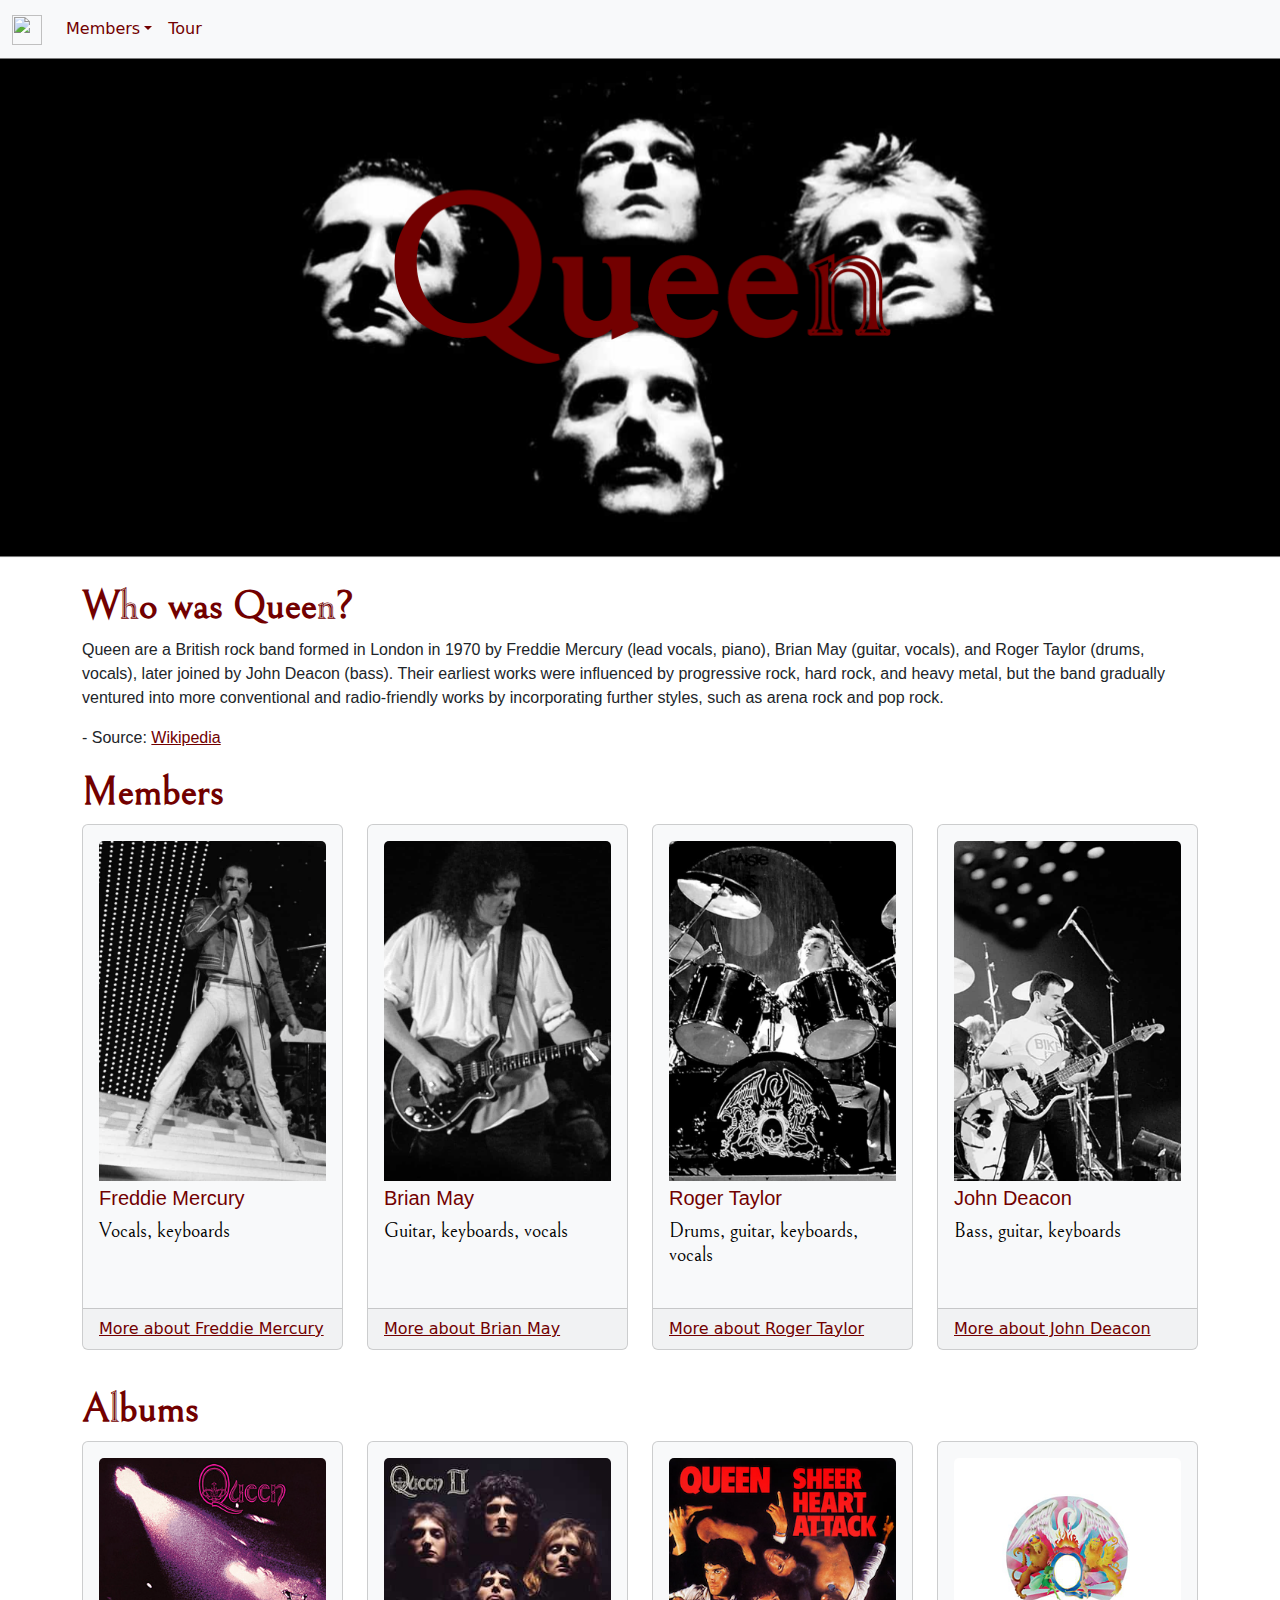
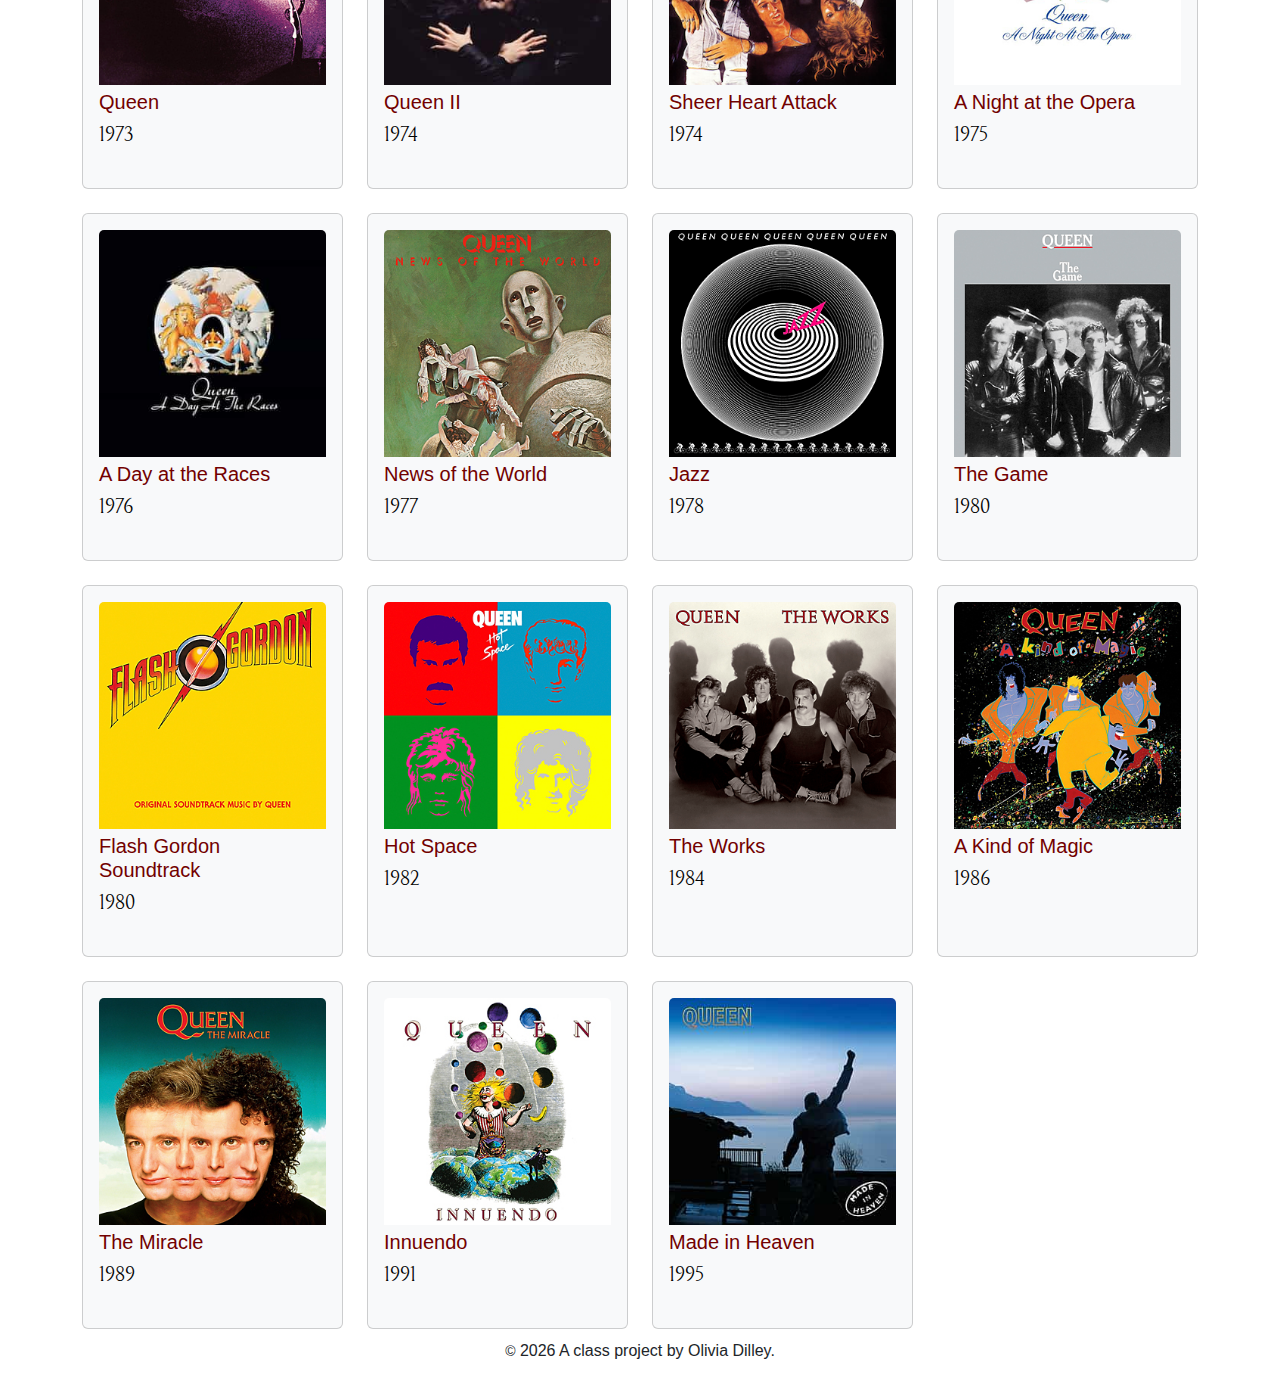
==== commit d5fe9e46: "final commit" ====
--- a/docs/index.html
+++ b/docs/index.html
@@ -1,349 +1,280 @@
-<!DOCTYPE html>
+<!doctype html>
 <html lang="en">
   <!-- A Intro to Coding for Journalists class project -->
   <head>
     <title>Queen</title>
-    <meta
-      name="description"
-      content="This website will guide you through everything related to Queen."
-    />
-    <meta charset="utf-8" />
-    <meta http-equiv="X-UA-Compatible" content="IE=edge" />
-    <meta
-      name="viewport"
-      content="width=device-width, initial-scale=1, maximum-scale=1"
-    />
-    <link rel="stylesheet" href="css/main.css" />
-    <link rel="preconnect" href="https://fonts.googleapis.com" />
-    <link rel="preconnect" href="https://fonts.gstatic.com" crossorigin />
-    <link
-      href="https://fonts.googleapis.com/css2?family=Bellefair&display=swap"
-      rel="stylesheet"
-    />
+    <meta name="description" content="This website will guide you through everything related to Queen.">
+    <meta charset="utf-8">
+    <meta http-equiv="X-UA-Compatible" content="IE=edge"/>
+    <meta name="viewport" content="width=device-width, initial-scale=1, maximum-scale=1">
+    <link rel="stylesheet" href="css/main.css">
+    <link rel="preconnect" href="https://fonts.googleapis.com">
+    <link rel="preconnect" href="https://fonts.gstatic.com" crossorigin>
+    <link href="https://fonts.googleapis.com/css2?family=Bellefair&display=swap" rel="stylesheet">
   </head>
   <body>
     <nav class="navbar navbar-expand-lg bg-light" data-bs-theme="light">
-      <div class="container-fluid">
-        <a class="navbar-brand" href="index.html"
-          ><img src="../img/q.png" width="30" height="30" alt=""
-        /></a>
-        <button
-          class="navbar-toggler"
-          type="button"
-          data-bs-toggle="collapse"
-          data-bs-target="#navbarNavDropdown"
-          aria-controls="navbarNavDropdown"
-          aria-expanded="false"
-          aria-label="Toggle navigation"
-        >
-          <span class="navbar-toggler-icon"></span>
-        </button>
-        <div class="collapse navbar-collapse" id="navbarNavDropdown">
-          <ul class="navbar-nav">
-            <li class="nav-item dropdown">
-              <a
-                class="nav-link dropdown-toggle"
-                href="#"
-                id="navbarDropdownMenuLink"
-                role="button"
-                data-bs-toggle="dropdown"
-                aria-expanded="false"
-                >Members</a
-              >
-              <ul
-                class="dropdown-menu"
-                aria-labelledby="navbarDropdownMenuLink"
-              >
-                <li>
-                  <a class="dropdown-item" href="member/freddie-mercury.html"
-                    >Freddie Mercury</a
-                  >
-                </li>
-
-                <li>
-                  <a class="dropdown-item" href="member/brian-may.html"
-                    >Brian May</a
-                  >
-                </li>
-
-                <li>
-                  <a class="dropdown-item" href="member/roger-taylor.html"
-                    >Roger Taylor</a
-                  >
-                </li>
-
-                <li>
-                  <a class="dropdown-item" href="member/john-deacon.html"
-                    >John Deacon</a
-                  >
-                </li>
-              </ul>
-            </li>
-            <li class="nav-item">
-              <a class="nav-link" href="tour.html">Tour</a>
-            </li>
+  <div class="container-fluid">
+    <a class="navbar-brand" href="index.html"><img src="../img/q.png" width="30" height="30" alt=""></a>
+    <button class="navbar-toggler" type="button" data-bs-toggle="collapse" data-bs-target="#navbarNavDropdown" aria-controls="navbarNavDropdown" aria-expanded="false" aria-label="Toggle navigation">
+      <span class="navbar-toggler-icon"></span>
+    </button>
+    <div class="collapse navbar-collapse" id="navbarNavDropdown">
+      <ul class="navbar-nav">
+        <li class="nav-item dropdown">
+          <a class="nav-link dropdown-toggle" href="#" id="navbarDropdownMenuLink" role="button" data-bs-toggle="dropdown" aria-expanded="false">Members</a>
+          <ul class="dropdown-menu" aria-labelledby="navbarDropdownMenuLink">
+            
+            <li><a class="dropdown-item" href="member/freddie-mercury.html">Freddie Mercury</a></li>
+            
+            <li><a class="dropdown-item" href="member/brian-may.html">Brian May</a></li>
+            
+            <li><a class="dropdown-item" href="member/roger-taylor.html">Roger Taylor</a></li>
+            
+            <li><a class="dropdown-item" href="member/john-deacon.html">John Deacon</a></li>
+            
           </ul>
-        </div>
-      </div>
-    </nav>
+        </li>
+        <li class="nav-item">
+          <a class="nav-link" href="tour.html">Tour</a>
+        </li>
+      </ul>
+    </div>
+  </div>
+</nav>
 
     <div id="jumbo" class="p-5 mb-4 bg-light">
-      <div class="container-fluid py-5 text-center">
-        <h1 class="display-5 fw-bold">Queen</h1>
-      </div>
-    </div>
-
-    <div class="container">
-      <h1>Who was Queen?</h1>
-      <p>
-        Queen are a British rock band formed in London in 1970 by Freddie
-        Mercury (lead vocals, piano), Brian May (guitar, vocals), and Roger
-        Taylor (drums, vocals), later joined by John Deacon (bass). Their
-        earliest works were influenced by progressive rock, hard rock, and heavy
-        metal, but the band gradually ventured into more conventional and
-        radio-friendly works by incorporating further styles, such as arena rock
-        and pop rock.
-      </p>
-      <p>
-        - Source:
-        <a href="https://en.wikipedia.org/wiki/Queen_(band)" target="_blank"
-          >Wikipedia</a
-        >
-      </p>
-      <h1 class="member">Members</h1>
-      <div class="row row-cols-1 row-cols-md-2 row-cols-lg-4 g-4">
-        <div class="col">
-          <div class="card h-100 text-bg-light mb-3">
-            <div class="card-body">
-              <img src="img/freddie-mercury-bw.jpg" class="card-img-top" />
-              <h5 class="card-title">Freddie Mercury</h5>
-              <h5 class="card-instrument">Vocals, keyboards</h5>
-            </div>
-            <div class="card-footer">
-              <a href="member/freddie-mercury.html" class="card-link"
-                >More about Freddie Mercury</a
-              >
-            </div>
-          </div>
-        </div>
-
-        <div class="col">
-          <div class="card h-100 text-bg-light mb-3">
-            <div class="card-body">
-              <img src="img/brian-may-bw.jpg" class="card-img-top" />
-              <h5 class="card-title">Brian May</h5>
-              <h5 class="card-instrument">Guitar, keyboards, vocals</h5>
-            </div>
-            <div class="card-footer">
-              <a href="member/brian-may.html" class="card-link"
-                >More about Brian May</a
-              >
-            </div>
-          </div>
-        </div>
-
-        <div class="col">
-          <div class="card h-100 text-bg-light mb-3">
-            <div class="card-body">
-              <img src="img/roger-taylor-bw.jpg" class="card-img-top" />
-              <h5 class="card-title">Roger Taylor</h5>
-              <h5 class="card-instrument">Drums, guitar, keyboards, vocals</h5>
-            </div>
-            <div class="card-footer">
-              <a href="member/roger-taylor.html" class="card-link"
-                >More about Roger Taylor</a
-              >
-            </div>
-          </div>
-        </div>
-
-        <div class="col">
-          <div class="card h-100 text-bg-light mb-3">
-            <div class="card-body">
-              <img src="img/john-deacon-bw.jpg" class="card-img-top" />
-              <h5 class="card-title">John Deacon</h5>
-              <h5 class="card-instrument">Bass, guitar, keyboards</h5>
-            </div>
-            <div class="card-footer">
-              <a href="member/john-deacon.html" class="card-link"
-                >More about John Deacon</a
-              >
-            </div>
-          </div>
-        </div>
-      </div>
-      <h1 class="albums">Albums</h1>
-      <div class="row row-cols-1 row-cols-md-2 row-cols-lg-4 g-4">
-        <div class="col">
-          <div class="card h-100 text-bg-light mb-3">
-            <div class="card-body">
-              <img src="img/Queen_Queen.png" class="card-img-top" />
-              <h5 class="card-title">Queen</h5>
-              <h5 class="card-year">1973</h5>
-            </div>
-          </div>
-        </div>
-
-        <div class="col">
-          <div class="card h-100 text-bg-light mb-3">
-            <div class="card-body">
-              <img src="img/Queen_Queen_II.jpg" class="card-img-top" />
-              <h5 class="card-title">Queen II</h5>
-              <h5 class="card-year">1974</h5>
-            </div>
-          </div>
-        </div>
-
-        <div class="col">
-          <div class="card h-100 text-bg-light mb-3">
-            <div class="card-body">
-              <img
-                src="img/Queen_Sheer_Heart_Attack.png"
-                class="card-img-top"
-              />
-              <h5 class="card-title">Sheer Heart Attack</h5>
-              <h5 class="card-year">1974</h5>
-            </div>
-          </div>
-        </div>
-
-        <div class="col">
-          <div class="card h-100 text-bg-light mb-3">
-            <div class="card-body">
-              <img
-                src="img/Queen_A_Night_At_The_Opera.png"
-                class="card-img-top"
-              />
-              <h5 class="card-title">A Night at the Opera</h5>
-              <h5 class="card-year">1975</h5>
-            </div>
-          </div>
-        </div>
-
-        <div class="col">
-          <div class="card h-100 text-bg-light mb-3">
-            <div class="card-body">
-              <img
-                src="img/Queen_A_Day_at_the_Races.jpg"
-                class="card-img-top"
-              />
-              <h5 class="card-title">A Day at the Races</h5>
-              <h5 class="card-year">1976</h5>
-            </div>
-          </div>
-        </div>
-
-        <div class="col">
-          <div class="card h-100 text-bg-light mb-3">
-            <div class="card-body">
-              <img src="img/Queen_News_Of_The_World.png" class="card-img-top" />
-              <h5 class="card-title">News of the World</h5>
-              <h5 class="card-year">1977</h5>
-            </div>
-          </div>
-        </div>
-
-        <div class="col">
-          <div class="card h-100 text-bg-light mb-3">
-            <div class="card-body">
-              <img src="img/Queen_Jazz.png" class="card-img-top" />
-              <h5 class="card-title">Jazz</h5>
-              <h5 class="card-year">1978</h5>
-            </div>
-          </div>
-        </div>
-
-        <div class="col">
-          <div class="card h-100 text-bg-light mb-3">
-            <div class="card-body">
-              <img src="img/Queen_The_Game.png" class="card-img-top" />
-              <h5 class="card-title">The Game</h5>
-              <h5 class="card-year">1980</h5>
-            </div>
-          </div>
-        </div>
-
-        <div class="col">
-          <div class="card h-100 text-bg-light mb-3">
-            <div class="card-body">
-              <img src="img/Queen_Flash_Gordon.png" class="card-img-top" />
-              <h5 class="card-title">Flash Gordon Soundtrack</h5>
-              <h5 class="card-year">1980</h5>
-            </div>
-          </div>
-        </div>
-
-        <div class="col">
-          <div class="card h-100 text-bg-light mb-3">
-            <div class="card-body">
-              <img src="img/Queen_Hot_Space.png" class="card-img-top" />
-              <h5 class="card-title">Hot Space</h5>
-              <h5 class="card-year">1982</h5>
-            </div>
-          </div>
-        </div>
-
-        <div class="col">
-          <div class="card h-100 text-bg-light mb-3">
-            <div class="card-body">
-              <img src="img/Queen_The_Works.png" class="card-img-top" />
-              <h5 class="card-title">The Works</h5>
-              <h5 class="card-year">1984</h5>
-            </div>
-          </div>
-        </div>
-
-        <div class="col">
-          <div class="card h-100 text-bg-light mb-3">
-            <div class="card-body">
-              <img src="img/Queen_A_Kind_Of_Magic.png" class="card-img-top" />
-              <h5 class="card-title">A Kind of Magic</h5>
-              <h5 class="card-year">1986</h5>
-            </div>
-          </div>
-        </div>
-
-        <div class="col">
-          <div class="card h-100 text-bg-light mb-3">
-            <div class="card-body">
-              <img src="img/Queen_The_Miracle.png" class="card-img-top" />
-              <h5 class="card-title">The Miracle</h5>
-              <h5 class="card-year">1989</h5>
-            </div>
-          </div>
-        </div>
-
-        <div class="col">
-          <div class="card h-100 text-bg-light mb-3">
-            <div class="card-body">
-              <img src="img/Queen_Innuendo.png" class="card-img-top" />
-              <h5 class="card-title">Innuendo</h5>
-              <h5 class="card-year">1991</h5>
-            </div>
-          </div>
-        </div>
-
-        <div class="col">
-          <div class="card h-100 text-bg-light mb-3">
-            <div class="card-body">
-              <img src="img/Queen_Made_in_Heaven.jpg" class="card-img-top" />
-              <h5 class="card-title">Made in Heaven</h5>
-              <h5 class="card-year">1995</h5>
-            </div>
-          </div>
-        </div>
-      </div>
-    </div>
+  <div class="container-fluid py-5 text-center">
+  </div>
+</div>
+
+    
+<div class="container">
+  <h1>Who was Queen?</h1>
+  <p>Queen are a British rock band formed in London in 1970 by Freddie Mercury (lead vocals, piano), Brian May (guitar, vocals), and Roger Taylor (drums, vocals), later joined by John Deacon (bass). Their earliest works were influenced by progressive rock, hard rock, and heavy metal, but the band gradually ventured into more conventional and radio-friendly works by incorporating further styles, such as arena rock and pop rock.</p><p>- Source: <a href="https://en.wikipedia.org/wiki/Queen_(band)" target="_blank">Wikipedia</a></p>
+  <h1 class="member">Members</h1>
+    <div class="row row-cols-1 row-cols-md-2 row-cols-lg-4 g-4">
+      
+      <div class="col">
+        <div class="card h-100 text-bg-light mb-3">
+          <div class="card-body">
+            <img src="img/freddie-mercury-bw.jpg" class="card-img-top">
+            <h5 class="card-title">Freddie Mercury</h5>
+            <h5 class="card-instrument">Vocals, keyboards</h5>
+          </div>
+        <div class="card-footer">
+          <a href="member/freddie-mercury.html" class="card-link">More about Freddie Mercury</a>
+        </div>
+      </div>
+    </div>
+      
+      <div class="col">
+        <div class="card h-100 text-bg-light mb-3">
+          <div class="card-body">
+            <img src="img/brian-may-bw.jpg" class="card-img-top">
+            <h5 class="card-title">Brian May</h5>
+            <h5 class="card-instrument">Guitar, keyboards, vocals</h5>
+          </div>
+        <div class="card-footer">
+          <a href="member/brian-may.html" class="card-link">More about Brian May</a>
+        </div>
+      </div>
+    </div>
+      
+      <div class="col">
+        <div class="card h-100 text-bg-light mb-3">
+          <div class="card-body">
+            <img src="img/roger-taylor-bw.jpg" class="card-img-top">
+            <h5 class="card-title">Roger Taylor</h5>
+            <h5 class="card-instrument">Drums, guitar, keyboards, vocals</h5>
+          </div>
+        <div class="card-footer">
+          <a href="member/roger-taylor.html" class="card-link">More about Roger Taylor</a>
+        </div>
+      </div>
+    </div>
+      
+      <div class="col">
+        <div class="card h-100 text-bg-light mb-3">
+          <div class="card-body">
+            <img src="img/john-deacon-bw.jpg" class="card-img-top">
+            <h5 class="card-title">John Deacon</h5>
+            <h5 class="card-instrument">Bass, guitar, keyboards</h5>
+          </div>
+        <div class="card-footer">
+          <a href="member/john-deacon.html" class="card-link">More about John Deacon</a>
+        </div>
+      </div>
+    </div>
+      
+    </div>
+  <h1 class="albums">Albums</h1>
+    <div class="row row-cols-1 row-cols-md-2 row-cols-lg-4 g-4">
+      
+      <div class="col">
+        <div class="card h-100 text-bg-light mb-3">
+          <div class="card-body">
+            <img src="img/Queen_Queen.png" class="card-img-top">
+            <h5 class="card-title">Queen</h5>
+            <h5 class="card-year">1973</h5>
+          </div>
+        </div>
+      </div>
+      
+      <div class="col">
+        <div class="card h-100 text-bg-light mb-3">
+          <div class="card-body">
+            <img src="img/Queen_Queen_II.jpg" class="card-img-top">
+            <h5 class="card-title">Queen II</h5>
+            <h5 class="card-year">1974</h5>
+          </div>
+        </div>
+      </div>
+      
+      <div class="col">
+        <div class="card h-100 text-bg-light mb-3">
+          <div class="card-body">
+            <img src="img/Queen_Sheer_Heart_Attack.png" class="card-img-top">
+            <h5 class="card-title">Sheer Heart Attack</h5>
+            <h5 class="card-year">1974</h5>
+          </div>
+        </div>
+      </div>
+      
+      <div class="col">
+        <div class="card h-100 text-bg-light mb-3">
+          <div class="card-body">
+            <img src="img/Queen_A_Night_At_The_Opera.png" class="card-img-top">
+            <h5 class="card-title">A Night at the Opera</h5>
+            <h5 class="card-year">1975</h5>
+          </div>
+        </div>
+      </div>
+      
+      <div class="col">
+        <div class="card h-100 text-bg-light mb-3">
+          <div class="card-body">
+            <img src="img/Queen_A_Day_at_the_Races.jpg" class="card-img-top">
+            <h5 class="card-title">A Day at the Races</h5>
+            <h5 class="card-year">1976</h5>
+          </div>
+        </div>
+      </div>
+      
+      <div class="col">
+        <div class="card h-100 text-bg-light mb-3">
+          <div class="card-body">
+            <img src="img/Queen_News_Of_The_World.png" class="card-img-top">
+            <h5 class="card-title">News of the World</h5>
+            <h5 class="card-year">1977</h5>
+          </div>
+        </div>
+      </div>
+      
+      <div class="col">
+        <div class="card h-100 text-bg-light mb-3">
+          <div class="card-body">
+            <img src="img/Queen_Jazz.png" class="card-img-top">
+            <h5 class="card-title">Jazz</h5>
+            <h5 class="card-year">1978</h5>
+          </div>
+        </div>
+      </div>
+      
+      <div class="col">
+        <div class="card h-100 text-bg-light mb-3">
+          <div class="card-body">
+            <img src="img/Queen_The_Game.png" class="card-img-top">
+            <h5 class="card-title">The Game</h5>
+            <h5 class="card-year">1980</h5>
+          </div>
+        </div>
+      </div>
+      
+      <div class="col">
+        <div class="card h-100 text-bg-light mb-3">
+          <div class="card-body">
+            <img src="img/Queen_Flash_Gordon.png" class="card-img-top">
+            <h5 class="card-title">Flash Gordon Soundtrack</h5>
+            <h5 class="card-year">1980</h5>
+          </div>
+        </div>
+      </div>
+      
+      <div class="col">
+        <div class="card h-100 text-bg-light mb-3">
+          <div class="card-body">
+            <img src="img/Queen_Hot_Space.png" class="card-img-top">
+            <h5 class="card-title">Hot Space</h5>
+            <h5 class="card-year">1982</h5>
+          </div>
+        </div>
+      </div>
+      
+      <div class="col">
+        <div class="card h-100 text-bg-light mb-3">
+          <div class="card-body">
+            <img src="img/Queen_The_Works.png" class="card-img-top">
+            <h5 class="card-title">The Works</h5>
+            <h5 class="card-year">1984</h5>
+          </div>
+        </div>
+      </div>
+      
+      <div class="col">
+        <div class="card h-100 text-bg-light mb-3">
+          <div class="card-body">
+            <img src="img/Queen_A_Kind_Of_Magic.png" class="card-img-top">
+            <h5 class="card-title">A Kind of Magic</h5>
+            <h5 class="card-year">1986</h5>
+          </div>
+        </div>
+      </div>
+      
+      <div class="col">
+        <div class="card h-100 text-bg-light mb-3">
+          <div class="card-body">
+            <img src="img/Queen_The_Miracle.png" class="card-img-top">
+            <h5 class="card-title">The Miracle</h5>
+            <h5 class="card-year">1989</h5>
+          </div>
+        </div>
+      </div>
+      
+      <div class="col">
+        <div class="card h-100 text-bg-light mb-3">
+          <div class="card-body">
+            <img src="img/Queen_Innuendo.png" class="card-img-top">
+            <h5 class="card-title">Innuendo</h5>
+            <h5 class="card-year">1991</h5>
+          </div>
+        </div>
+      </div>
+      
+      <div class="col">
+        <div class="card h-100 text-bg-light mb-3">
+          <div class="card-body">
+            <img src="img/Queen_Made_in_Heaven.jpg" class="card-img-top">
+            <h5 class="card-title">Made in Heaven</h5>
+            <h5 class="card-year">1995</h5>
+          </div>
+        </div>
+      </div>
+      
+    </div>
+</div>
+
 
     <footer>
-      <p id="legal" class="center-block text-center">
-        <small>&copy;</small> <span class="copyright-year"></span>
-        A class project by First Last.
-      </p>
-    </footer>
+<p id="legal" class="center-block text-center">
+  <small>&copy;</small> <span class="copyright-year"></span>
+  A class project by Olivia Dilley.
+</p>
+</footer>
+
 
     <script src="js/jquery.js"></script>
     <script src="js/bootstrap.bundle.min.js"></script>
     <script src="js/scripts.js"></script>
   </body>
-</html>
+</html>--- a/docs/css/main.css
+++ b/docs/css/main.css
@@ -3,5 +3,5 @@
  * Bootstrap  v5.3.1 (https://getbootstrap.com/)
  * Copyright 2011-2023 The Bootstrap Authors
  * Licensed under MIT (https://github.com/twbs/bootstrap/blob/main/LICENSE)
- */:root,[data-bs-theme=light]{--bs-blue:#0d6efd;--bs-indigo:#6610f2;--bs-purple:#6f42c1;--bs-pink:#d63384;--bs-red:#dc3545;--bs-orange:#fd7e14;--bs-yellow:#ffc107;--bs-green:#198754;--bs-teal:#20c997;--bs-cyan:#0dcaf0;--bs-black:#000;--bs-white:#fff;--bs-gray:#6c757d;--bs-gray-dark:#343a40;--bs-gray-100:#f8f9fa;--bs-gray-200:#e9ecef;--bs-gray-300:#dee2e6;--bs-gray-400:#ced4da;--bs-gray-500:#adb5bd;--bs-gray-600:#6c757d;--bs-gray-700:#495057;--bs-gray-800:#343a40;--bs-gray-900:#212529;--bs-primary:#0d6efd;--bs-secondary:#6c757d;--bs-success:#198754;--bs-info:#0dcaf0;--bs-warning:#ffc107;--bs-danger:#dc3545;--bs-light:#f8f9fa;--bs-dark:#212529;--bs-primary-rgb:13,110,253;--bs-secondary-rgb:108,117,125;--bs-success-rgb:25,135,84;--bs-info-rgb:13,202,240;--bs-warning-rgb:255,193,7;--bs-danger-rgb:220,53,69;--bs-light-rgb:248,249,250;--bs-dark-rgb:33,37,41;--bs-primary-text-emphasis:#052c65;--bs-secondary-text-emphasis:#2b2f32;--bs-success-text-emphasis:#0a3622;--bs-info-text-emphasis:#055160;--bs-warning-text-emphasis:#664d03;--bs-danger-text-emphasis:#58151c;--bs-light-text-emphasis:#495057;--bs-dark-text-emphasis:#495057;--bs-primary-bg-subtle:#cfe2ff;--bs-secondary-bg-subtle:#e2e3e5;--bs-success-bg-subtle:#d1e7dd;--bs-info-bg-subtle:#cff4fc;--bs-warning-bg-subtle:#fff3cd;--bs-danger-bg-subtle:#f8d7da;--bs-light-bg-subtle:#fcfcfd;--bs-dark-bg-subtle:#ced4da;--bs-primary-border-subtle:#9ec5fe;--bs-secondary-border-subtle:#c4c8cb;--bs-success-border-subtle:#a3cfbb;--bs-info-border-subtle:#9eeaf9;--bs-warning-border-subtle:#ffe69c;--bs-danger-border-subtle:#f1aeb5;--bs-light-border-subtle:#e9ecef;--bs-dark-border-subtle:#adb5bd;--bs-white-rgb:255,255,255;--bs-black-rgb:0,0,0;--bs-font-sans-serif:system-ui,-apple-system,"Segoe UI",Roboto,"Helvetica Neue","Noto Sans","Liberation Sans",Arial,sans-serif,"Apple Color Emoji","Segoe UI Emoji","Segoe UI Symbol","Noto Color Emoji";--bs-font-monospace:SFMono-Regular,Menlo,Monaco,Consolas,"Liberation Mono","Courier New",monospace;--bs-gradient:linear-gradient(180deg,hsla(0,0%,100%,.15),hsla(0,0%,100%,0));--bs-body-font-family:var(--bs-font-sans-serif);--bs-body-font-size:1rem;--bs-body-font-weight:400;--bs-body-line-height:1.5;--bs-body-color:#212529;--bs-body-color-rgb:33,37,41;--bs-body-bg:#fff;--bs-body-bg-rgb:255,255,255;--bs-emphasis-color:#000;--bs-emphasis-color-rgb:0,0,0;--bs-secondary-color:rgba(33,37,41,.75);--bs-secondary-color-rgb:33,37,41;--bs-secondary-bg:#e9ecef;--bs-secondary-bg-rgb:233,236,239;--bs-tertiary-color:rgba(33,37,41,.5);--bs-tertiary-color-rgb:33,37,41;--bs-tertiary-bg:#f8f9fa;--bs-tertiary-bg-rgb:248,249,250;--bs-heading-color:inherit;--bs-link-color:#0d6efd;--bs-link-color-rgb:13,110,253;--bs-link-decoration:underline;--bs-link-hover-color:#0a58ca;--bs-link-hover-color-rgb:10,88,202;--bs-code-color:#d63384;--bs-highlight-bg:#fff3cd;--bs-border-width:1px;--bs-border-style:solid;--bs-border-color:#dee2e6;--bs-border-color-translucent:rgba(0,0,0,.175);--bs-border-radius:0.375rem;--bs-border-radius-sm:0.25rem;--bs-border-radius-lg:0.5rem;--bs-border-radius-xl:1rem;--bs-border-radius-xxl:2rem;--bs-border-radius-2xl:var(--bs-border-radius-xxl);--bs-border-radius-pill:50rem;--bs-box-shadow:0 0.5rem 1rem rgba(0,0,0,.15);--bs-box-shadow-sm:0 0.125rem 0.25rem rgba(0,0,0,.075);--bs-box-shadow-lg:0 1rem 3rem rgba(0,0,0,.175);--bs-box-shadow-inset:inset 0 1px 2px rgba(0,0,0,.075);--bs-focus-ring-width:0.25rem;--bs-focus-ring-opacity:0.25;--bs-focus-ring-color:rgba(13,110,253,.25);--bs-form-valid-color:#198754;--bs-form-valid-border-color:#198754;--bs-form-invalid-color:#dc3545;--bs-form-invalid-border-color:#dc3545}[data-bs-theme=dark]{--bs-body-color:#dee2e6;--bs-body-color-rgb:222,226,230;--bs-body-bg:#212529;--bs-body-bg-rgb:33,37,41;--bs-emphasis-color:#fff;--bs-emphasis-color-rgb:255,255,255;--bs-secondary-color:rgba(222,226,230,.75);--bs-secondary-color-rgb:222,226,230;--bs-secondary-bg:#343a40;--bs-secondary-bg-rgb:52,58,64;--bs-tertiary-color:rgba(222,226,230,.5);--bs-tertiary-color-rgb:222,226,230;--bs-tertiary-bg:#2b3035;--bs-tertiary-bg-rgb:43,48,53;--bs-primary-text-emphasis:#6ea8fe;--bs-secondary-text-emphasis:#a7acb1;--bs-success-text-emphasis:#75b798;--bs-info-text-emphasis:#6edff6;--bs-warning-text-emphasis:#ffda6a;--bs-danger-text-emphasis:#ea868f;--bs-light-text-emphasis:#f8f9fa;--bs-dark-text-emphasis:#dee2e6;--bs-primary-bg-subtle:#031633;--bs-secondary-bg-subtle:#161719;--bs-success-bg-subtle:#051b11;--bs-info-bg-subtle:#032830;--bs-warning-bg-subtle:#332701;--bs-danger-bg-subtle:#2c0b0e;--bs-light-bg-subtle:#343a40;--bs-dark-bg-subtle:#1a1d20;--bs-primary-border-subtle:#084298;--bs-secondary-border-subtle:#41464b;--bs-success-border-subtle:#0f5132;--bs-info-border-subtle:#087990;--bs-warning-border-subtle:#997404;--bs-danger-border-subtle:#842029;--bs-light-border-subtle:#495057;--bs-dark-border-subtle:#343a40;--bs-heading-color:inherit;--bs-link-color:#6ea8fe;--bs-link-hover-color:#8bb9fe;--bs-link-color-rgb:110,168,254;--bs-link-hover-color-rgb:139,185,254;--bs-code-color:#e685b5;--bs-border-color:#495057;--bs-border-color-translucent:hsla(0,0%,100%,.15);--bs-form-valid-color:#75b798;--bs-form-valid-border-color:#75b798;--bs-form-invalid-color:#ea868f;--bs-form-invalid-border-color:#ea868f;color-scheme:dark}*,:after,:before{box-sizing:border-box}@media (prefers-reduced-motion:no-preference){:root{scroll-behavior:smooth}}body{-webkit-text-size-adjust:100%;-webkit-tap-highlight-color:rgba(0,0,0,0);background-color:var(--bs-body-bg);color:var(--bs-body-color);font-family:var(--bs-body-font-family);font-size:var(--bs-body-font-size);font-weight:var(--bs-body-font-weight);line-height:var(--bs-body-line-height);margin:0;text-align:var(--bs-body-text-align)}hr{border:0;border-top:var(--bs-border-width) solid;color:inherit;margin:1rem 0;opacity:.25}.h1,.h2,.h3,.h4,.h5,.h6,h1,h2,h3,h4,h5,h6{color:var(--bs-heading-color);font-weight:500;line-height:1.2;margin-bottom:.5rem;margin-top:0}.h1,h1{font-size:calc(1.375rem + 1.5vw)}@media (min-width:1200px){.h1,h1{font-size:2.5rem}}.h2,h2{font-size:calc(1.325rem + .9vw)}@media (min-width:1200px){.h2,h2{font-size:2rem}}.h3,h3{font-size:calc(1.3rem + .6vw)}@media (min-width:1200px){.h3,h3{font-size:1.75rem}}.h4,h4{font-size:calc(1.275rem + .3vw)}@media (min-width:1200px){.h4,h4{font-size:1.5rem}}.h5,h5{font-size:1.25rem}.h6,h6{font-size:1rem}p{margin-bottom:1rem;margin-top:0}abbr[title]{cursor:help;-webkit-text-decoration:underline dotted;text-decoration:underline dotted;-webkit-text-decoration-skip-ink:none;text-decoration-skip-ink:none}address{font-style:normal;line-height:inherit;margin-bottom:1rem}ol,ul{padding-left:2rem}dl,ol,ul{margin-bottom:1rem;margin-top:0}ol ol,ol ul,ul ol,ul ul{margin-bottom:0}dt{font-weight:700}dd{margin-bottom:.5rem;margin-left:0}blockquote{margin:0 0 1rem}b,strong{font-weight:bolder}.small,small{font-size:.875em}.mark,mark{background-color:var(--bs-highlight-bg);padding:.1875em}sub,sup{font-size:.75em;line-height:0;position:relative;vertical-align:baseline}sub{bottom:-.25em}sup{top:-.5em}a{color:rgba(var(--bs-link-color-rgb),var(--bs-link-opacity,1));text-decoration:underline}a:hover{--bs-link-color-rgb:var(--bs-link-hover-color-rgb)}a:not([href]):not([class]),a:not([href]):not([class]):hover{color:inherit;text-decoration:none}code,kbd,pre,samp{font-family:var(--bs-font-monospace);font-size:1em}pre{display:block;font-size:.875em;margin-bottom:1rem;margin-top:0;overflow:auto}pre code{color:inherit;font-size:inherit;word-break:normal}code{word-wrap:break-word;color:var(--bs-code-color);font-size:.875em}a>code{color:inherit}kbd{background-color:var(--bs-body-color);border-radius:.25rem;color:var(--bs-body-bg);font-size:.875em;padding:.1875rem .375rem}kbd kbd{font-size:1em;padding:0}figure{margin:0 0 1rem}img,svg{vertical-align:middle}table{border-collapse:collapse;caption-side:bottom}caption{color:var(--bs-secondary-color);padding-bottom:.5rem;padding-top:.5rem;text-align:left}th{text-align:inherit;text-align:-webkit-match-parent}tbody,td,tfoot,th,thead,tr{border:0 solid;border-color:inherit}label{display:inline-block}button{border-radius:0}button:focus:not(:focus-visible){outline:0}button,input,optgroup,select,textarea{font-family:inherit;font-size:inherit;line-height:inherit;margin:0}button,select{text-transform:none}[role=button]{cursor:pointer}select{word-wrap:normal}select:disabled{opacity:1}[list]:not([type=date]):not([type=datetime-local]):not([type=month]):not([type=week]):not([type=time])::-webkit-calendar-picker-indicator{display:none!important}[type=button],[type=reset],[type=submit],button{-webkit-appearance:button}[type=button]:not(:disabled),[type=reset]:not(:disabled),[type=submit]:not(:disabled),button:not(:disabled){cursor:pointer}::-moz-focus-inner{border-style:none;padding:0}textarea{resize:vertical}fieldset{border:0;margin:0;min-width:0;padding:0}legend{float:left;font-size:calc(1.275rem + .3vw);line-height:inherit;margin-bottom:.5rem;padding:0;width:100%}@media (min-width:1200px){legend{font-size:1.5rem}}legend+*{clear:left}::-webkit-datetime-edit-day-field,::-webkit-datetime-edit-fields-wrapper,::-webkit-datetime-edit-hour-field,::-webkit-datetime-edit-minute,::-webkit-datetime-edit-month-field,::-webkit-datetime-edit-text,::-webkit-datetime-edit-year-field{padding:0}::-webkit-inner-spin-button{height:auto}[type=search]{-webkit-appearance:textfield;outline-offset:-2px}::-webkit-search-decoration{-webkit-appearance:none}::-webkit-color-swatch-wrapper{padding:0}::-webkit-file-upload-button{-webkit-appearance:button;font:inherit}::file-selector-button{-webkit-appearance:button;font:inherit}output{display:inline-block}iframe{border:0}summary{cursor:pointer;display:list-item}progress{vertical-align:baseline}[hidden]{display:none!important}.lead{font-size:1.25rem;font-weight:300}.display-1{font-size:calc(1.625rem + 4.5vw);font-weight:300;line-height:1.2}@media (min-width:1200px){.display-1{font-size:5rem}}.display-2{font-size:calc(1.575rem + 3.9vw);font-weight:300;line-height:1.2}@media (min-width:1200px){.display-2{font-size:4.5rem}}.display-3{font-size:calc(1.525rem + 3.3vw);font-weight:300;line-height:1.2}@media (min-width:1200px){.display-3{font-size:4rem}}.display-4{font-size:calc(1.475rem + 2.7vw);font-weight:300;line-height:1.2}@media (min-width:1200px){.display-4{font-size:3.5rem}}.display-5{font-size:calc(1.425rem + 2.1vw);font-weight:300;line-height:1.2}@media (min-width:1200px){.display-5{font-size:3rem}}.display-6{font-size:calc(1.375rem + 1.5vw);font-weight:300;line-height:1.2}@media (min-width:1200px){.display-6{font-size:2.5rem}}.list-inline,.list-unstyled{list-style:none;padding-left:0}.list-inline-item{display:inline-block}.list-inline-item:not(:last-child){margin-right:.5rem}.initialism{font-size:.875em;text-transform:uppercase}.blockquote{font-size:1.25rem;margin-bottom:1rem}.blockquote>:last-child{margin-bottom:0}.blockquote-footer{color:#6c757d;font-size:.875em;margin-bottom:1rem;margin-top:-1rem}.blockquote-footer:before{content:"— "}.img-fluid,.img-thumbnail{height:auto;max-width:100%}.img-thumbnail{background-color:var(--bs-body-bg);border:var(--bs-border-width) solid var(--bs-border-color);border-radius:var(--bs-border-radius);padding:.25rem}.figure{display:inline-block}.figure-img{line-height:1;margin-bottom:.5rem}.figure-caption{color:var(--bs-secondary-color);font-size:.875em}.container,.container-fluid,.container-lg,.container-md,.container-sm,.container-xl,.container-xxl{--bs-gutter-x:1.5rem;--bs-gutter-y:0;margin-left:auto;margin-right:auto;padding-left:calc(var(--bs-gutter-x)*.5);padding-right:calc(var(--bs-gutter-x)*.5);width:100%}@media (min-width:576px){.container,.container-sm{max-width:540px}}@media (min-width:768px){.container,.container-md,.container-sm{max-width:720px}}@media (min-width:992px){.container,.container-lg,.container-md,.container-sm{max-width:960px}}@media (min-width:1200px){.container,.container-lg,.container-md,.container-sm,.container-xl{max-width:1140px}}@media (min-width:1400px){.container,.container-lg,.container-md,.container-sm,.container-xl,.container-xxl{max-width:1320px}}:root{--bs-breakpoint-xs:0;--bs-breakpoint-sm:576px;--bs-breakpoint-md:768px;--bs-breakpoint-lg:992px;--bs-breakpoint-xl:1200px;--bs-breakpoint-xxl:1400px}.row{--bs-gutter-x:1.5rem;--bs-gutter-y:0;display:-webkit-flex;display:-ms-flexbox;display:flex;-webkit-flex-wrap:wrap;-ms-flex-wrap:wrap;flex-wrap:wrap;margin-left:calc(var(--bs-gutter-x)*-.5);margin-right:calc(var(--bs-gutter-x)*-.5);margin-top:calc(var(--bs-gutter-y)*-1)}.row>*{-ms-flex-negative:0;-webkit-flex-shrink:0;flex-shrink:0;margin-top:var(--bs-gutter-y);max-width:100%;padding-left:calc(var(--bs-gutter-x)*.5);padding-right:calc(var(--bs-gutter-x)*.5);width:100%}.col{-webkit-flex:1 0 0%;-ms-flex:1 0 0%;flex:1 0 0%}.row-cols-auto>*{width:auto}.row-cols-1>*,.row-cols-auto>*{-webkit-flex:0 0 auto;-ms-flex:0 0 auto;flex:0 0 auto}.row-cols-1>*{width:100%}.row-cols-2>*{width:50%}.row-cols-2>*,.row-cols-3>*{-webkit-flex:0 0 auto;-ms-flex:0 0 auto;flex:0 0 auto}.row-cols-3>*{width:33.3333333333%}.row-cols-4>*{width:25%}.row-cols-4>*,.row-cols-5>*{-webkit-flex:0 0 auto;-ms-flex:0 0 auto;flex:0 0 auto}.row-cols-5>*{width:20%}.row-cols-6>*{width:16.6666666667%}.col-auto,.row-cols-6>*{-webkit-flex:0 0 auto;-ms-flex:0 0 auto;flex:0 0 auto}.col-auto{width:auto}.col-1{width:8.33333333%}.col-1,.col-2{-webkit-flex:0 0 auto;-ms-flex:0 0 auto;flex:0 0 auto}.col-2{width:16.66666667%}.col-3{width:25%}.col-3,.col-4{-webkit-flex:0 0 auto;-ms-flex:0 0 auto;flex:0 0 auto}.col-4{width:33.33333333%}.col-5{width:41.66666667%}.col-5,.col-6{-webkit-flex:0 0 auto;-ms-flex:0 0 auto;flex:0 0 auto}.col-6{width:50%}.col-7{width:58.33333333%}.col-7,.col-8{-webkit-flex:0 0 auto;-ms-flex:0 0 auto;flex:0 0 auto}.col-8{width:66.66666667%}.col-9{width:75%}.col-10,.col-9{-webkit-flex:0 0 auto;-ms-flex:0 0 auto;flex:0 0 auto}.col-10{width:83.33333333%}.col-11{width:91.66666667%}.col-11,.col-12{-webkit-flex:0 0 auto;-ms-flex:0 0 auto;flex:0 0 auto}.col-12{width:100%}.offset-1{margin-left:8.33333333%}.offset-2{margin-left:16.66666667%}.offset-3{margin-left:25%}.offset-4{margin-left:33.33333333%}.offset-5{margin-left:41.66666667%}.offset-6{margin-left:50%}.offset-7{margin-left:58.33333333%}.offset-8{margin-left:66.66666667%}.offset-9{margin-left:75%}.offset-10{margin-left:83.33333333%}.offset-11{margin-left:91.66666667%}.g-0,.gx-0{--bs-gutter-x:0}.g-0,.gy-0{--bs-gutter-y:0}.g-1,.gx-1{--bs-gutter-x:0.25rem}.g-1,.gy-1{--bs-gutter-y:0.25rem}.g-2,.gx-2{--bs-gutter-x:0.5rem}.g-2,.gy-2{--bs-gutter-y:0.5rem}.g-3,.gx-3{--bs-gutter-x:1rem}.g-3,.gy-3{--bs-gutter-y:1rem}.g-4,.gx-4{--bs-gutter-x:1.5rem}.g-4,.gy-4{--bs-gutter-y:1.5rem}.g-5,.gx-5{--bs-gutter-x:3rem}.g-5,.gy-5{--bs-gutter-y:3rem}@media (min-width:576px){.col-sm{-webkit-flex:1 0 0%;-ms-flex:1 0 0%;flex:1 0 0%}.row-cols-sm-auto>*{width:auto}.row-cols-sm-1>*,.row-cols-sm-auto>*{-webkit-flex:0 0 auto;-ms-flex:0 0 auto;flex:0 0 auto}.row-cols-sm-1>*{width:100%}.row-cols-sm-2>*{width:50%}.row-cols-sm-2>*,.row-cols-sm-3>*{-webkit-flex:0 0 auto;-ms-flex:0 0 auto;flex:0 0 auto}.row-cols-sm-3>*{width:33.3333333333%}.row-cols-sm-4>*{width:25%}.row-cols-sm-4>*,.row-cols-sm-5>*{-webkit-flex:0 0 auto;-ms-flex:0 0 auto;flex:0 0 auto}.row-cols-sm-5>*{width:20%}.row-cols-sm-6>*{width:16.6666666667%}.col-sm-auto,.row-cols-sm-6>*{-webkit-flex:0 0 auto;-ms-flex:0 0 auto;flex:0 0 auto}.col-sm-auto{width:auto}.col-sm-1{width:8.33333333%}.col-sm-1,.col-sm-2{-webkit-flex:0 0 auto;-ms-flex:0 0 auto;flex:0 0 auto}.col-sm-2{width:16.66666667%}.col-sm-3{width:25%}.col-sm-3,.col-sm-4{-webkit-flex:0 0 auto;-ms-flex:0 0 auto;flex:0 0 auto}.col-sm-4{width:33.33333333%}.col-sm-5{width:41.66666667%}.col-sm-5,.col-sm-6{-webkit-flex:0 0 auto;-ms-flex:0 0 auto;flex:0 0 auto}.col-sm-6{width:50%}.col-sm-7{width:58.33333333%}.col-sm-7,.col-sm-8{-webkit-flex:0 0 auto;-ms-flex:0 0 auto;flex:0 0 auto}.col-sm-8{width:66.66666667%}.col-sm-9{width:75%}.col-sm-10,.col-sm-9{-webkit-flex:0 0 auto;-ms-flex:0 0 auto;flex:0 0 auto}.col-sm-10{width:83.33333333%}.col-sm-11{width:91.66666667%}.col-sm-11,.col-sm-12{-webkit-flex:0 0 auto;-ms-flex:0 0 auto;flex:0 0 auto}.col-sm-12{width:100%}.offset-sm-0{margin-left:0}.offset-sm-1{margin-left:8.33333333%}.offset-sm-2{margin-left:16.66666667%}.offset-sm-3{margin-left:25%}.offset-sm-4{margin-left:33.33333333%}.offset-sm-5{margin-left:41.66666667%}.offset-sm-6{margin-left:50%}.offset-sm-7{margin-left:58.33333333%}.offset-sm-8{margin-left:66.66666667%}.offset-sm-9{margin-left:75%}.offset-sm-10{margin-left:83.33333333%}.offset-sm-11{margin-left:91.66666667%}.g-sm-0,.gx-sm-0{--bs-gutter-x:0}.g-sm-0,.gy-sm-0{--bs-gutter-y:0}.g-sm-1,.gx-sm-1{--bs-gutter-x:0.25rem}.g-sm-1,.gy-sm-1{--bs-gutter-y:0.25rem}.g-sm-2,.gx-sm-2{--bs-gutter-x:0.5rem}.g-sm-2,.gy-sm-2{--bs-gutter-y:0.5rem}.g-sm-3,.gx-sm-3{--bs-gutter-x:1rem}.g-sm-3,.gy-sm-3{--bs-gutter-y:1rem}.g-sm-4,.gx-sm-4{--bs-gutter-x:1.5rem}.g-sm-4,.gy-sm-4{--bs-gutter-y:1.5rem}.g-sm-5,.gx-sm-5{--bs-gutter-x:3rem}.g-sm-5,.gy-sm-5{--bs-gutter-y:3rem}}@media (min-width:768px){.col-md{-webkit-flex:1 0 0%;-ms-flex:1 0 0%;flex:1 0 0%}.row-cols-md-auto>*{width:auto}.row-cols-md-1>*,.row-cols-md-auto>*{-webkit-flex:0 0 auto;-ms-flex:0 0 auto;flex:0 0 auto}.row-cols-md-1>*{width:100%}.row-cols-md-2>*{width:50%}.row-cols-md-2>*,.row-cols-md-3>*{-webkit-flex:0 0 auto;-ms-flex:0 0 auto;flex:0 0 auto}.row-cols-md-3>*{width:33.3333333333%}.row-cols-md-4>*{width:25%}.row-cols-md-4>*,.row-cols-md-5>*{-webkit-flex:0 0 auto;-ms-flex:0 0 auto;flex:0 0 auto}.row-cols-md-5>*{width:20%}.row-cols-md-6>*{width:16.6666666667%}.col-md-auto,.row-cols-md-6>*{-webkit-flex:0 0 auto;-ms-flex:0 0 auto;flex:0 0 auto}.col-md-auto{width:auto}.col-md-1{width:8.33333333%}.col-md-1,.col-md-2{-webkit-flex:0 0 auto;-ms-flex:0 0 auto;flex:0 0 auto}.col-md-2{width:16.66666667%}.col-md-3{width:25%}.col-md-3,.col-md-4{-webkit-flex:0 0 auto;-ms-flex:0 0 auto;flex:0 0 auto}.col-md-4{width:33.33333333%}.col-md-5{width:41.66666667%}.col-md-5,.col-md-6{-webkit-flex:0 0 auto;-ms-flex:0 0 auto;flex:0 0 auto}.col-md-6{width:50%}.col-md-7{width:58.33333333%}.col-md-7,.col-md-8{-webkit-flex:0 0 auto;-ms-flex:0 0 auto;flex:0 0 auto}.col-md-8{width:66.66666667%}.col-md-9{width:75%}.col-md-10,.col-md-9{-webkit-flex:0 0 auto;-ms-flex:0 0 auto;flex:0 0 auto}.col-md-10{width:83.33333333%}.col-md-11{width:91.66666667%}.col-md-11,.col-md-12{-webkit-flex:0 0 auto;-ms-flex:0 0 auto;flex:0 0 auto}.col-md-12{width:100%}.offset-md-0{margin-left:0}.offset-md-1{margin-left:8.33333333%}.offset-md-2{margin-left:16.66666667%}.offset-md-3{margin-left:25%}.offset-md-4{margin-left:33.33333333%}.offset-md-5{margin-left:41.66666667%}.offset-md-6{margin-left:50%}.offset-md-7{margin-left:58.33333333%}.offset-md-8{margin-left:66.66666667%}.offset-md-9{margin-left:75%}.offset-md-10{margin-left:83.33333333%}.offset-md-11{margin-left:91.66666667%}.g-md-0,.gx-md-0{--bs-gutter-x:0}.g-md-0,.gy-md-0{--bs-gutter-y:0}.g-md-1,.gx-md-1{--bs-gutter-x:0.25rem}.g-md-1,.gy-md-1{--bs-gutter-y:0.25rem}.g-md-2,.gx-md-2{--bs-gutter-x:0.5rem}.g-md-2,.gy-md-2{--bs-gutter-y:0.5rem}.g-md-3,.gx-md-3{--bs-gutter-x:1rem}.g-md-3,.gy-md-3{--bs-gutter-y:1rem}.g-md-4,.gx-md-4{--bs-gutter-x:1.5rem}.g-md-4,.gy-md-4{--bs-gutter-y:1.5rem}.g-md-5,.gx-md-5{--bs-gutter-x:3rem}.g-md-5,.gy-md-5{--bs-gutter-y:3rem}}@media (min-width:992px){.col-lg{-webkit-flex:1 0 0%;-ms-flex:1 0 0%;flex:1 0 0%}.row-cols-lg-auto>*{width:auto}.row-cols-lg-1>*,.row-cols-lg-auto>*{-webkit-flex:0 0 auto;-ms-flex:0 0 auto;flex:0 0 auto}.row-cols-lg-1>*{width:100%}.row-cols-lg-2>*{width:50%}.row-cols-lg-2>*,.row-cols-lg-3>*{-webkit-flex:0 0 auto;-ms-flex:0 0 auto;flex:0 0 auto}.row-cols-lg-3>*{width:33.3333333333%}.row-cols-lg-4>*{width:25%}.row-cols-lg-4>*,.row-cols-lg-5>*{-webkit-flex:0 0 auto;-ms-flex:0 0 auto;flex:0 0 auto}.row-cols-lg-5>*{width:20%}.row-cols-lg-6>*{width:16.6666666667%}.col-lg-auto,.row-cols-lg-6>*{-webkit-flex:0 0 auto;-ms-flex:0 0 auto;flex:0 0 auto}.col-lg-auto{width:auto}.col-lg-1{width:8.33333333%}.col-lg-1,.col-lg-2{-webkit-flex:0 0 auto;-ms-flex:0 0 auto;flex:0 0 auto}.col-lg-2{width:16.66666667%}.col-lg-3{width:25%}.col-lg-3,.col-lg-4{-webkit-flex:0 0 auto;-ms-flex:0 0 auto;flex:0 0 auto}.col-lg-4{width:33.33333333%}.col-lg-5{width:41.66666667%}.col-lg-5,.col-lg-6{-webkit-flex:0 0 auto;-ms-flex:0 0 auto;flex:0 0 auto}.col-lg-6{width:50%}.col-lg-7{width:58.33333333%}.col-lg-7,.col-lg-8{-webkit-flex:0 0 auto;-ms-flex:0 0 auto;flex:0 0 auto}.col-lg-8{width:66.66666667%}.col-lg-9{width:75%}.col-lg-10,.col-lg-9{-webkit-flex:0 0 auto;-ms-flex:0 0 auto;flex:0 0 auto}.col-lg-10{width:83.33333333%}.col-lg-11{width:91.66666667%}.col-lg-11,.col-lg-12{-webkit-flex:0 0 auto;-ms-flex:0 0 auto;flex:0 0 auto}.col-lg-12{width:100%}.offset-lg-0{margin-left:0}.offset-lg-1{margin-left:8.33333333%}.offset-lg-2{margin-left:16.66666667%}.offset-lg-3{margin-left:25%}.offset-lg-4{margin-left:33.33333333%}.offset-lg-5{margin-left:41.66666667%}.offset-lg-6{margin-left:50%}.offset-lg-7{margin-left:58.33333333%}.offset-lg-8{margin-left:66.66666667%}.offset-lg-9{margin-left:75%}.offset-lg-10{margin-left:83.33333333%}.offset-lg-11{margin-left:91.66666667%}.g-lg-0,.gx-lg-0{--bs-gutter-x:0}.g-lg-0,.gy-lg-0{--bs-gutter-y:0}.g-lg-1,.gx-lg-1{--bs-gutter-x:0.25rem}.g-lg-1,.gy-lg-1{--bs-gutter-y:0.25rem}.g-lg-2,.gx-lg-2{--bs-gutter-x:0.5rem}.g-lg-2,.gy-lg-2{--bs-gutter-y:0.5rem}.g-lg-3,.gx-lg-3{--bs-gutter-x:1rem}.g-lg-3,.gy-lg-3{--bs-gutter-y:1rem}.g-lg-4,.gx-lg-4{--bs-gutter-x:1.5rem}.g-lg-4,.gy-lg-4{--bs-gutter-y:1.5rem}.g-lg-5,.gx-lg-5{--bs-gutter-x:3rem}.g-lg-5,.gy-lg-5{--bs-gutter-y:3rem}}@media (min-width:1200px){.col-xl{-webkit-flex:1 0 0%;-ms-flex:1 0 0%;flex:1 0 0%}.row-cols-xl-auto>*{width:auto}.row-cols-xl-1>*,.row-cols-xl-auto>*{-webkit-flex:0 0 auto;-ms-flex:0 0 auto;flex:0 0 auto}.row-cols-xl-1>*{width:100%}.row-cols-xl-2>*{width:50%}.row-cols-xl-2>*,.row-cols-xl-3>*{-webkit-flex:0 0 auto;-ms-flex:0 0 auto;flex:0 0 auto}.row-cols-xl-3>*{width:33.3333333333%}.row-cols-xl-4>*{width:25%}.row-cols-xl-4>*,.row-cols-xl-5>*{-webkit-flex:0 0 auto;-ms-flex:0 0 auto;flex:0 0 auto}.row-cols-xl-5>*{width:20%}.row-cols-xl-6>*{width:16.6666666667%}.col-xl-auto,.row-cols-xl-6>*{-webkit-flex:0 0 auto;-ms-flex:0 0 auto;flex:0 0 auto}.col-xl-auto{width:auto}.col-xl-1{width:8.33333333%}.col-xl-1,.col-xl-2{-webkit-flex:0 0 auto;-ms-flex:0 0 auto;flex:0 0 auto}.col-xl-2{width:16.66666667%}.col-xl-3{width:25%}.col-xl-3,.col-xl-4{-webkit-flex:0 0 auto;-ms-flex:0 0 auto;flex:0 0 auto}.col-xl-4{width:33.33333333%}.col-xl-5{width:41.66666667%}.col-xl-5,.col-xl-6{-webkit-flex:0 0 auto;-ms-flex:0 0 auto;flex:0 0 auto}.col-xl-6{width:50%}.col-xl-7{width:58.33333333%}.col-xl-7,.col-xl-8{-webkit-flex:0 0 auto;-ms-flex:0 0 auto;flex:0 0 auto}.col-xl-8{width:66.66666667%}.col-xl-9{width:75%}.col-xl-10,.col-xl-9{-webkit-flex:0 0 auto;-ms-flex:0 0 auto;flex:0 0 auto}.col-xl-10{width:83.33333333%}.col-xl-11{width:91.66666667%}.col-xl-11,.col-xl-12{-webkit-flex:0 0 auto;-ms-flex:0 0 auto;flex:0 0 auto}.col-xl-12{width:100%}.offset-xl-0{margin-left:0}.offset-xl-1{margin-left:8.33333333%}.offset-xl-2{margin-left:16.66666667%}.offset-xl-3{margin-left:25%}.offset-xl-4{margin-left:33.33333333%}.offset-xl-5{margin-left:41.66666667%}.offset-xl-6{margin-left:50%}.offset-xl-7{margin-left:58.33333333%}.offset-xl-8{margin-left:66.66666667%}.offset-xl-9{margin-left:75%}.offset-xl-10{margin-left:83.33333333%}.offset-xl-11{margin-left:91.66666667%}.g-xl-0,.gx-xl-0{--bs-gutter-x:0}.g-xl-0,.gy-xl-0{--bs-gutter-y:0}.g-xl-1,.gx-xl-1{--bs-gutter-x:0.25rem}.g-xl-1,.gy-xl-1{--bs-gutter-y:0.25rem}.g-xl-2,.gx-xl-2{--bs-gutter-x:0.5rem}.g-xl-2,.gy-xl-2{--bs-gutter-y:0.5rem}.g-xl-3,.gx-xl-3{--bs-gutter-x:1rem}.g-xl-3,.gy-xl-3{--bs-gutter-y:1rem}.g-xl-4,.gx-xl-4{--bs-gutter-x:1.5rem}.g-xl-4,.gy-xl-4{--bs-gutter-y:1.5rem}.g-xl-5,.gx-xl-5{--bs-gutter-x:3rem}.g-xl-5,.gy-xl-5{--bs-gutter-y:3rem}}@media (min-width:1400px){.col-xxl{-webkit-flex:1 0 0%;-ms-flex:1 0 0%;flex:1 0 0%}.row-cols-xxl-auto>*{width:auto}.row-cols-xxl-1>*,.row-cols-xxl-auto>*{-webkit-flex:0 0 auto;-ms-flex:0 0 auto;flex:0 0 auto}.row-cols-xxl-1>*{width:100%}.row-cols-xxl-2>*{width:50%}.row-cols-xxl-2>*,.row-cols-xxl-3>*{-webkit-flex:0 0 auto;-ms-flex:0 0 auto;flex:0 0 auto}.row-cols-xxl-3>*{width:33.3333333333%}.row-cols-xxl-4>*{width:25%}.row-cols-xxl-4>*,.row-cols-xxl-5>*{-webkit-flex:0 0 auto;-ms-flex:0 0 auto;flex:0 0 auto}.row-cols-xxl-5>*{width:20%}.row-cols-xxl-6>*{width:16.6666666667%}.col-xxl-auto,.row-cols-xxl-6>*{-webkit-flex:0 0 auto;-ms-flex:0 0 auto;flex:0 0 auto}.col-xxl-auto{width:auto}.col-xxl-1{width:8.33333333%}.col-xxl-1,.col-xxl-2{-webkit-flex:0 0 auto;-ms-flex:0 0 auto;flex:0 0 auto}.col-xxl-2{width:16.66666667%}.col-xxl-3{width:25%}.col-xxl-3,.col-xxl-4{-webkit-flex:0 0 auto;-ms-flex:0 0 auto;flex:0 0 auto}.col-xxl-4{width:33.33333333%}.col-xxl-5{width:41.66666667%}.col-xxl-5,.col-xxl-6{-webkit-flex:0 0 auto;-ms-flex:0 0 auto;flex:0 0 auto}.col-xxl-6{width:50%}.col-xxl-7{width:58.33333333%}.col-xxl-7,.col-xxl-8{-webkit-flex:0 0 auto;-ms-flex:0 0 auto;flex:0 0 auto}.col-xxl-8{width:66.66666667%}.col-xxl-9{width:75%}.col-xxl-10,.col-xxl-9{-webkit-flex:0 0 auto;-ms-flex:0 0 auto;flex:0 0 auto}.col-xxl-10{width:83.33333333%}.col-xxl-11{width:91.66666667%}.col-xxl-11,.col-xxl-12{-webkit-flex:0 0 auto;-ms-flex:0 0 auto;flex:0 0 auto}.col-xxl-12{width:100%}.offset-xxl-0{margin-left:0}.offset-xxl-1{margin-left:8.33333333%}.offset-xxl-2{margin-left:16.66666667%}.offset-xxl-3{margin-left:25%}.offset-xxl-4{margin-left:33.33333333%}.offset-xxl-5{margin-left:41.66666667%}.offset-xxl-6{margin-left:50%}.offset-xxl-7{margin-left:58.33333333%}.offset-xxl-8{margin-left:66.66666667%}.offset-xxl-9{margin-left:75%}.offset-xxl-10{margin-left:83.33333333%}.offset-xxl-11{margin-left:91.66666667%}.g-xxl-0,.gx-xxl-0{--bs-gutter-x:0}.g-xxl-0,.gy-xxl-0{--bs-gutter-y:0}.g-xxl-1,.gx-xxl-1{--bs-gutter-x:0.25rem}.g-xxl-1,.gy-xxl-1{--bs-gutter-y:0.25rem}.g-xxl-2,.gx-xxl-2{--bs-gutter-x:0.5rem}.g-xxl-2,.gy-xxl-2{--bs-gutter-y:0.5rem}.g-xxl-3,.gx-xxl-3{--bs-gutter-x:1rem}.g-xxl-3,.gy-xxl-3{--bs-gutter-y:1rem}.g-xxl-4,.gx-xxl-4{--bs-gutter-x:1.5rem}.g-xxl-4,.gy-xxl-4{--bs-gutter-y:1.5rem}.g-xxl-5,.gx-xxl-5{--bs-gutter-x:3rem}.g-xxl-5,.gy-xxl-5{--bs-gutter-y:3rem}}.table{--bs-table-color-type:initial;--bs-table-bg-type:initial;--bs-table-color-state:initial;--bs-table-bg-state:initial;--bs-table-color:var(--bs-body-color);--bs-table-bg:var(--bs-body-bg);--bs-table-border-color:var(--bs-border-color);--bs-table-accent-bg:transparent;--bs-table-striped-color:var(--bs-body-color);--bs-table-striped-bg:rgba(0,0,0,.05);--bs-table-active-color:var(--bs-body-color);--bs-table-active-bg:rgba(0,0,0,.1);--bs-table-hover-color:var(--bs-body-color);--bs-table-hover-bg:rgba(0,0,0,.075);border-color:var(--bs-table-border-color);margin-bottom:1rem;vertical-align:top;width:100%}.table>:not(caption)>*>*{background-color:var(--bs-table-bg);border-bottom-width:var(--bs-border-width);box-shadow:inset 0 0 0 9999px var(--bs-table-bg-state,var(--bs-table-bg-type,var(--bs-table-accent-bg)));color:var(--bs-table-color-state,var(--bs-table-color-type,var(--bs-table-color)));padding:.5rem}.table>tbody{vertical-align:inherit}.table>thead{vertical-align:bottom}.table-group-divider{border-top:calc(var(--bs-border-width)*2) solid}.caption-top{caption-side:top}.table-sm>:not(caption)>*>*{padding:.25rem}.table-bordered>:not(caption)>*{border-width:var(--bs-border-width) 0}.table-bordered>:not(caption)>*>*{border-width:0 var(--bs-border-width)}.table-borderless>:not(caption)>*>*{border-bottom-width:0}.table-borderless>:not(:first-child){border-top-width:0}.table-striped-columns>:not(caption)>tr>:nth-child(2n),.table-striped>tbody>tr:nth-of-type(odd)>*{--bs-table-color-type:var(--bs-table-striped-color);--bs-table-bg-type:var(--bs-table-striped-bg)}.table-active{--bs-table-color-state:var(--bs-table-active-color);--bs-table-bg-state:var(--bs-table-active-bg)}.table-hover>tbody>tr:hover>*{--bs-table-color-state:var(--bs-table-hover-color);--bs-table-bg-state:var(--bs-table-hover-bg)}.table-primary{--bs-table-color:#000;--bs-table-bg:#cfe2ff;--bs-table-border-color:#bacbe6;--bs-table-striped-bg:#c5d7f2;--bs-table-striped-color:#000;--bs-table-active-bg:#bacbe6;--bs-table-active-color:#000;--bs-table-hover-bg:#bfd1ec;--bs-table-hover-color:#000}.table-primary,.table-secondary{border-color:var(--bs-table-border-color);color:var(--bs-table-color)}.table-secondary{--bs-table-color:#000;--bs-table-bg:#e2e3e5;--bs-table-border-color:#cbccce;--bs-table-striped-bg:#d7d8da;--bs-table-striped-color:#000;--bs-table-active-bg:#cbccce;--bs-table-active-color:#000;--bs-table-hover-bg:#d1d2d4;--bs-table-hover-color:#000}.table-success{--bs-table-color:#000;--bs-table-bg:#d1e7dd;--bs-table-border-color:#bcd0c7;--bs-table-striped-bg:#c7dbd2;--bs-table-striped-color:#000;--bs-table-active-bg:#bcd0c7;--bs-table-active-color:#000;--bs-table-hover-bg:#c1d6cc;--bs-table-hover-color:#000}.table-info,.table-success{border-color:var(--bs-table-border-color);color:var(--bs-table-color)}.table-info{--bs-table-color:#000;--bs-table-bg:#cff4fc;--bs-table-border-color:#badce3;--bs-table-striped-bg:#c5e8ef;--bs-table-striped-color:#000;--bs-table-active-bg:#badce3;--bs-table-active-color:#000;--bs-table-hover-bg:#bfe2e9;--bs-table-hover-color:#000}.table-warning{--bs-table-color:#000;--bs-table-bg:#fff3cd;--bs-table-border-color:#e6dbb9;--bs-table-striped-bg:#f2e7c3;--bs-table-striped-color:#000;--bs-table-active-bg:#e6dbb9;--bs-table-active-color:#000;--bs-table-hover-bg:#ece1be;--bs-table-hover-color:#000}.table-danger,.table-warning{border-color:var(--bs-table-border-color);color:var(--bs-table-color)}.table-danger{--bs-table-color:#000;--bs-table-bg:#f8d7da;--bs-table-border-color:#dfc2c4;--bs-table-striped-bg:#eccccf;--bs-table-striped-color:#000;--bs-table-active-bg:#dfc2c4;--bs-table-active-color:#000;--bs-table-hover-bg:#e5c7ca;--bs-table-hover-color:#000}.table-light{--bs-table-color:#000;--bs-table-bg:#f8f9fa;--bs-table-border-color:#dfe0e1;--bs-table-striped-bg:#ecedee;--bs-table-striped-color:#000;--bs-table-active-bg:#dfe0e1;--bs-table-active-color:#000;--bs-table-hover-bg:#e5e6e7;--bs-table-hover-color:#000}.table-dark,.table-light{border-color:var(--bs-table-border-color);color:var(--bs-table-color)}.table-dark{--bs-table-color:#fff;--bs-table-bg:#212529;--bs-table-border-color:#373b3e;--bs-table-striped-bg:#2c3034;--bs-table-striped-color:#fff;--bs-table-active-bg:#373b3e;--bs-table-active-color:#fff;--bs-table-hover-bg:#323539;--bs-table-hover-color:#fff}.table-responsive{-webkit-overflow-scrolling:touch;overflow-x:auto}@media (max-width:575.98px){.table-responsive-sm{-webkit-overflow-scrolling:touch;overflow-x:auto}}@media (max-width:767.98px){.table-responsive-md{-webkit-overflow-scrolling:touch;overflow-x:auto}}@media (max-width:991.98px){.table-responsive-lg{-webkit-overflow-scrolling:touch;overflow-x:auto}}@media (max-width:1199.98px){.table-responsive-xl{-webkit-overflow-scrolling:touch;overflow-x:auto}}@media (max-width:1399.98px){.table-responsive-xxl{-webkit-overflow-scrolling:touch;overflow-x:auto}}.form-label{margin-bottom:.5rem}.col-form-label{font-size:inherit;line-height:1.5;margin-bottom:0;padding-bottom:calc(.375rem + var(--bs-border-width));padding-top:calc(.375rem + var(--bs-border-width))}.col-form-label-lg{font-size:1.25rem;padding-bottom:calc(.5rem + var(--bs-border-width));padding-top:calc(.5rem + var(--bs-border-width))}.col-form-label-sm{font-size:.875rem;padding-bottom:calc(.25rem + var(--bs-border-width));padding-top:calc(.25rem + var(--bs-border-width))}.form-text{color:var(--bs-secondary-color);font-size:.875em;margin-top:.25rem}.form-control{-webkit-appearance:none;-moz-appearance:none;appearance:none;background-clip:padding-box;background-color:var(--bs-body-bg);border:var(--bs-border-width) solid var(--bs-border-color);border-radius:var(--bs-border-radius);color:var(--bs-body-color);display:block;font-size:1rem;font-weight:400;line-height:1.5;padding:.375rem .75rem;transition:border-color .15s ease-in-out,box-shadow .15s ease-in-out;width:100%}@media (prefers-reduced-motion:reduce){.form-control{transition:none}}.form-control[type=file]{overflow:hidden}.form-control[type=file]:not(:disabled):not([readonly]){cursor:pointer}.form-control:focus{background-color:var(--bs-body-bg);border-color:#86b7fe;box-shadow:0 0 0 .25rem rgba(13,110,253,.25);color:var(--bs-body-color);outline:0}.form-control::-webkit-date-and-time-value{height:1.5em;margin:0;min-width:85px}.form-control::-webkit-datetime-edit{display:block;padding:0}.form-control::-webkit-input-placeholder{color:var(--bs-secondary-color);opacity:1}.form-control::-moz-placeholder{color:var(--bs-secondary-color);opacity:1}.form-control:-ms-input-placeholder{color:var(--bs-secondary-color);opacity:1}.form-control::-ms-input-placeholder{color:var(--bs-secondary-color);opacity:1}.form-control::placeholder{color:var(--bs-secondary-color);opacity:1}.form-control:disabled{background-color:var(--bs-secondary-bg);opacity:1}.form-control::-webkit-file-upload-button{-webkit-margin-end:.75rem;background-color:var(--bs-tertiary-bg);border:0 solid;border-color:inherit;border-inline-end-width:var(--bs-border-width);border-radius:0;color:var(--bs-body-color);margin:-.375rem -.75rem;margin-inline-end:.75rem;padding:.375rem .75rem;pointer-events:none;-webkit-transition:color .15s ease-in-out,background-color .15s ease-in-out,border-color .15s ease-in-out,box-shadow .15s ease-in-out;transition:color .15s ease-in-out,background-color .15s ease-in-out,border-color .15s ease-in-out,box-shadow .15s ease-in-out}.form-control::file-selector-button{-webkit-margin-end:.75rem;-moz-margin-end:.75rem;background-color:var(--bs-tertiary-bg);border:0 solid;border-color:inherit;border-inline-end-width:var(--bs-border-width);border-radius:0;color:var(--bs-body-color);margin:-.375rem -.75rem;margin-inline-end:.75rem;padding:.375rem .75rem;pointer-events:none;transition:color .15s ease-in-out,background-color .15s ease-in-out,border-color .15s ease-in-out,box-shadow .15s ease-in-out}@media (prefers-reduced-motion:reduce){.form-control::-webkit-file-upload-button{-webkit-transition:none;transition:none}.form-control::file-selector-button{transition:none}}.form-control:hover:not(:disabled):not([readonly])::-webkit-file-upload-button{background-color:var(--bs-secondary-bg)}.form-control:hover:not(:disabled):not([readonly])::file-selector-button{background-color:var(--bs-secondary-bg)}.form-control-plaintext{background-color:transparent;border:solid transparent;border-width:var(--bs-border-width) 0;color:var(--bs-body-color);display:block;line-height:1.5;margin-bottom:0;padding:.375rem 0;width:100%}.form-control-plaintext:focus{outline:0}.form-control-plaintext.form-control-lg,.form-control-plaintext.form-control-sm{padding-left:0;padding-right:0}.form-control-sm{border-radius:var(--bs-border-radius-sm);font-size:.875rem;min-height:calc(1.5em + .5rem + var(--bs-border-width)*2);padding:.25rem .5rem}.form-control-sm::-webkit-file-upload-button{-webkit-margin-end:.5rem;margin:-.25rem -.5rem;margin-inline-end:.5rem;padding:.25rem .5rem}.form-control-sm::file-selector-button{-webkit-margin-end:.5rem;-moz-margin-end:.5rem;margin:-.25rem -.5rem;margin-inline-end:.5rem;padding:.25rem .5rem}.form-control-lg{border-radius:var(--bs-border-radius-lg);font-size:1.25rem;min-height:calc(1.5em + 1rem + var(--bs-border-width)*2);padding:.5rem 1rem}.form-control-lg::-webkit-file-upload-button{-webkit-margin-end:1rem;margin:-.5rem -1rem;margin-inline-end:1rem;padding:.5rem 1rem}.form-control-lg::file-selector-button{-webkit-margin-end:1rem;-moz-margin-end:1rem;margin:-.5rem -1rem;margin-inline-end:1rem;padding:.5rem 1rem}textarea.form-control{min-height:calc(1.5em + .75rem + var(--bs-border-width)*2)}textarea.form-control-sm{min-height:calc(1.5em + .5rem + var(--bs-border-width)*2)}textarea.form-control-lg{min-height:calc(1.5em + 1rem + var(--bs-border-width)*2)}.form-control-color{height:calc(1.5em + .75rem + var(--bs-border-width)*2);padding:.375rem;width:3rem}.form-control-color:not(:disabled):not([readonly]){cursor:pointer}.form-control-color::-moz-color-swatch{border:0!important;border-radius:var(--bs-border-radius)}.form-control-color::-webkit-color-swatch{border:0!important;border-radius:var(--bs-border-radius)}.form-control-color.form-control-sm{height:calc(1.5em + .5rem + var(--bs-border-width)*2)}.form-control-color.form-control-lg{height:calc(1.5em + 1rem + var(--bs-border-width)*2)}.form-select{--bs-form-select-bg-img:url("data:image/svg+xml;charset=utf-8,%3Csvg xmlns='http://www.w3.org/2000/svg' viewBox='0 0 16 16'%3E%3Cpath fill='none' stroke='%23343a40' stroke-linecap='round' stroke-linejoin='round' stroke-width='2' d='m2 5 6 6 6-6'/%3E%3C/svg%3E");-webkit-appearance:none;-moz-appearance:none;appearance:none;background-color:var(--bs-body-bg);background-image:var(--bs-form-select-bg-img),var(--bs-form-select-bg-icon,none);background-position:right .75rem center;background-repeat:no-repeat;background-size:16px 12px;border:var(--bs-border-width) solid var(--bs-border-color);border-radius:var(--bs-border-radius);color:var(--bs-body-color);display:block;font-size:1rem;font-weight:400;line-height:1.5;padding:.375rem 2.25rem .375rem .75rem;transition:border-color .15s ease-in-out,box-shadow .15s ease-in-out;width:100%}@media (prefers-reduced-motion:reduce){.form-select{transition:none}}.form-select:focus{border-color:#86b7fe;box-shadow:0 0 0 .25rem rgba(13,110,253,.25);outline:0}.form-select[multiple],.form-select[size]:not([size="1"]){background-image:none;padding-right:.75rem}.form-select:disabled{background-color:var(--bs-secondary-bg)}.form-select:-moz-focusring{color:transparent;text-shadow:0 0 0 var(--bs-body-color)}.form-select-sm{border-radius:var(--bs-border-radius-sm);font-size:.875rem;padding-bottom:.25rem;padding-left:.5rem;padding-top:.25rem}.form-select-lg{border-radius:var(--bs-border-radius-lg);font-size:1.25rem;padding-bottom:.5rem;padding-left:1rem;padding-top:.5rem}[data-bs-theme=dark] .form-select{--bs-form-select-bg-img:url("data:image/svg+xml;charset=utf-8,%3Csvg xmlns='http://www.w3.org/2000/svg' viewBox='0 0 16 16'%3E%3Cpath fill='none' stroke='%23dee2e6' stroke-linecap='round' stroke-linejoin='round' stroke-width='2' d='m2 5 6 6 6-6'/%3E%3C/svg%3E")}.form-check{display:block;margin-bottom:.125rem;min-height:1.5rem;padding-left:1.5em}.form-check .form-check-input{float:left;margin-left:-1.5em}.form-check-reverse{padding-left:0;padding-right:1.5em;text-align:right}.form-check-reverse .form-check-input{float:right;margin-left:0;margin-right:-1.5em}.form-check-input{--bs-form-check-bg:var(--bs-body-bg);color-adjust:exact;-webkit-appearance:none;-moz-appearance:none;appearance:none;background-color:var(--bs-form-check-bg);background-image:var(--bs-form-check-bg-image);background-position:50%;background-repeat:no-repeat;background-size:contain;border:var(--bs-border-width) solid var(--bs-border-color);height:1em;margin-top:.25em;-webkit-print-color-adjust:exact;print-color-adjust:exact;vertical-align:top;width:1em}.form-check-input[type=checkbox]{border-radius:.25em}.form-check-input[type=radio]{border-radius:50%}.form-check-input:active{-webkit-filter:brightness(90%);filter:brightness(90%)}.form-check-input:focus{border-color:#86b7fe;box-shadow:0 0 0 .25rem rgba(13,110,253,.25);outline:0}.form-check-input:checked{background-color:#0d6efd;border-color:#0d6efd}.form-check-input:checked[type=checkbox]{--bs-form-check-bg-image:url("data:image/svg+xml;charset=utf-8,%3Csvg xmlns='http://www.w3.org/2000/svg' viewBox='0 0 20 20'%3E%3Cpath fill='none' stroke='%23fff' stroke-linecap='round' stroke-linejoin='round' stroke-width='3' d='m6 10 3 3 6-6'/%3E%3C/svg%3E")}.form-check-input:checked[type=radio]{--bs-form-check-bg-image:url("data:image/svg+xml;charset=utf-8,%3Csvg xmlns='http://www.w3.org/2000/svg' viewBox='-4 -4 8 8'%3E%3Ccircle r='2' fill='%23fff'/%3E%3C/svg%3E")}.form-check-input[type=checkbox]:indeterminate{--bs-form-check-bg-image:url("data:image/svg+xml;charset=utf-8,%3Csvg xmlns='http://www.w3.org/2000/svg' viewBox='0 0 20 20'%3E%3Cpath fill='none' stroke='%23fff' stroke-linecap='round' stroke-linejoin='round' stroke-width='3' d='M6 10h8'/%3E%3C/svg%3E");background-color:#0d6efd;border-color:#0d6efd}.form-check-input:disabled{-webkit-filter:none;filter:none;opacity:.5;pointer-events:none}.form-check-input:disabled~.form-check-label,.form-check-input[disabled]~.form-check-label{cursor:default;opacity:.5}.form-switch{padding-left:2.5em}.form-switch .form-check-input{--bs-form-switch-bg:url("data:image/svg+xml;charset=utf-8,%3Csvg xmlns='http://www.w3.org/2000/svg' viewBox='-4 -4 8 8'%3E%3Ccircle r='3' fill='rgba(0, 0, 0, 0.25)'/%3E%3C/svg%3E");background-image:var(--bs-form-switch-bg);background-position:0;border-radius:2em;margin-left:-2.5em;transition:background-position .15s ease-in-out;width:2em}@media (prefers-reduced-motion:reduce){.form-switch .form-check-input{transition:none}}.form-switch .form-check-input:focus{--bs-form-switch-bg:url("data:image/svg+xml;charset=utf-8,%3Csvg xmlns='http://www.w3.org/2000/svg' viewBox='-4 -4 8 8'%3E%3Ccircle r='3' fill='%2386b7fe'/%3E%3C/svg%3E")}.form-switch .form-check-input:checked{--bs-form-switch-bg:url("data:image/svg+xml;charset=utf-8,%3Csvg xmlns='http://www.w3.org/2000/svg' viewBox='-4 -4 8 8'%3E%3Ccircle r='3' fill='%23fff'/%3E%3C/svg%3E");background-position:100%}.form-switch.form-check-reverse{padding-left:0;padding-right:2.5em}.form-switch.form-check-reverse .form-check-input{margin-left:0;margin-right:-2.5em}.form-check-inline{display:inline-block;margin-right:1rem}.btn-check{clip:rect(0,0,0,0);pointer-events:none;position:absolute}.btn-check:disabled+.btn,.btn-check[disabled]+.btn{-webkit-filter:none;filter:none;opacity:.65;pointer-events:none}[data-bs-theme=dark] .form-switch .form-check-input:not(:checked):not(:focus){--bs-form-switch-bg:url("data:image/svg+xml;charset=utf-8,%3Csvg xmlns='http://www.w3.org/2000/svg' viewBox='-4 -4 8 8'%3E%3Ccircle r='3' fill='rgba(255, 255, 255, 0.25)'/%3E%3C/svg%3E")}.form-range{-webkit-appearance:none;-moz-appearance:none;appearance:none;background-color:transparent;height:1.5rem;padding:0;width:100%}.form-range:focus{outline:0}.form-range:focus::-webkit-slider-thumb{box-shadow:0 0 0 1px #fff,0 0 0 .25rem rgba(13,110,253,.25)}.form-range:focus::-moz-range-thumb{box-shadow:0 0 0 1px #fff,0 0 0 .25rem rgba(13,110,253,.25)}.form-range::-moz-focus-outer{border:0}.form-range::-webkit-slider-thumb{-webkit-appearance:none;appearance:none;background-color:#0d6efd;border:0;border-radius:1rem;height:1rem;margin-top:-.25rem;-webkit-transition:background-color .15s ease-in-out,border-color .15s ease-in-out,box-shadow .15s ease-in-out;transition:background-color .15s ease-in-out,border-color .15s ease-in-out,box-shadow .15s ease-in-out;width:1rem}@media (prefers-reduced-motion:reduce){.form-range::-webkit-slider-thumb{-webkit-transition:none;transition:none}}.form-range::-webkit-slider-thumb:active{background-color:#b6d4fe}.form-range::-webkit-slider-runnable-track{background-color:var(--bs-tertiary-bg);border-color:transparent;border-radius:1rem;color:transparent;cursor:pointer;height:.5rem;width:100%}.form-range::-moz-range-thumb{-moz-appearance:none;appearance:none;background-color:#0d6efd;border:0;border-radius:1rem;height:1rem;-moz-transition:background-color .15s ease-in-out,border-color .15s ease-in-out,box-shadow .15s ease-in-out;transition:background-color .15s ease-in-out,border-color .15s ease-in-out,box-shadow .15s ease-in-out;width:1rem}@media (prefers-reduced-motion:reduce){.form-range::-moz-range-thumb{-moz-transition:none;transition:none}}.form-range::-moz-range-thumb:active{background-color:#b6d4fe}.form-range::-moz-range-track{background-color:var(--bs-tertiary-bg);border-color:transparent;border-radius:1rem;color:transparent;cursor:pointer;height:.5rem;width:100%}.form-range:disabled{pointer-events:none}.form-range:disabled::-webkit-slider-thumb{background-color:var(--bs-secondary-color)}.form-range:disabled::-moz-range-thumb{background-color:var(--bs-secondary-color)}.form-floating{position:relative}.form-floating>.form-control,.form-floating>.form-control-plaintext,.form-floating>.form-select{height:calc(3.5rem + var(--bs-border-width)*2);line-height:1.25;min-height:calc(3.5rem + var(--bs-border-width)*2)}.form-floating>label{border:var(--bs-border-width) solid transparent;height:100%;left:0;overflow:hidden;padding:1rem .75rem;pointer-events:none;position:absolute;text-align:start;text-overflow:ellipsis;top:0;-webkit-transform-origin:0 0;transform-origin:0 0;transition:opacity .1s ease-in-out,-webkit-transform .1s ease-in-out;transition:opacity .1s ease-in-out,transform .1s ease-in-out;transition:opacity .1s ease-in-out,transform .1s ease-in-out,-webkit-transform .1s ease-in-out;white-space:nowrap;z-index:2}@media (prefers-reduced-motion:reduce){.form-floating>label{transition:none}}.form-floating>.form-control,.form-floating>.form-control-plaintext{padding:1rem .75rem}.form-floating>.form-control-plaintext::-webkit-input-placeholder,.form-floating>.form-control::-webkit-input-placeholder{color:transparent}.form-floating>.form-control-plaintext::-moz-placeholder,.form-floating>.form-control::-moz-placeholder{color:transparent}.form-floating>.form-control-plaintext:-ms-input-placeholder,.form-floating>.form-control:-ms-input-placeholder{color:transparent}.form-floating>.form-control-plaintext::-ms-input-placeholder,.form-floating>.form-control::-ms-input-placeholder{color:transparent}.form-floating>.form-control-plaintext::placeholder,.form-floating>.form-control::placeholder{color:transparent}.form-floating>.form-control-plaintext:not(:-moz-placeholder-shown),.form-floating>.form-control:not(:-moz-placeholder-shown){padding-bottom:.625rem;padding-top:1.625rem}.form-floating>.form-control-plaintext:not(:-ms-input-placeholder),.form-floating>.form-control:not(:-ms-input-placeholder){padding-bottom:.625rem;padding-top:1.625rem}.form-floating>.form-control-plaintext:focus,.form-floating>.form-control-plaintext:not(:placeholder-shown),.form-floating>.form-control:focus,.form-floating>.form-control:not(:placeholder-shown){padding-bottom:.625rem;padding-top:1.625rem}.form-floating>.form-control-plaintext:-webkit-autofill,.form-floating>.form-control:-webkit-autofill{padding-bottom:.625rem;padding-top:1.625rem}.form-floating>.form-select{padding-bottom:.625rem;padding-top:1.625rem}.form-floating>.form-control:not(:-moz-placeholder-shown)~label{color:rgba(var(--bs-body-color-rgb),.65);transform:scale(.85) translateY(-.5rem) translateX(.15rem)}.form-floating>.form-control:not(:-ms-input-placeholder)~label{color:rgba(var(--bs-body-color-rgb),.65);transform:scale(.85) translateY(-.5rem) translateX(.15rem)}.form-floating>.form-control-plaintext~label,.form-floating>.form-control:focus~label,.form-floating>.form-control:not(:placeholder-shown)~label,.form-floating>.form-select~label{color:rgba(var(--bs-body-color-rgb),.65);-webkit-transform:scale(.85) translateY(-.5rem) translateX(.15rem);transform:scale(.85) translateY(-.5rem) translateX(.15rem)}.form-floating>.form-control:not(:-moz-placeholder-shown)~label:after{background-color:var(--bs-body-bg);border-radius:var(--bs-border-radius);content:"";height:1.5em;inset:1rem .375rem;position:absolute;z-index:-1}.form-floating>.form-control:not(:-ms-input-placeholder)~label:after{background-color:var(--bs-body-bg);border-radius:var(--bs-border-radius);content:"";height:1.5em;inset:1rem .375rem;position:absolute;z-index:-1}.form-floating>.form-control-plaintext~label:after,.form-floating>.form-control:focus~label:after,.form-floating>.form-control:not(:placeholder-shown)~label:after,.form-floating>.form-select~label:after{background-color:var(--bs-body-bg);border-radius:var(--bs-border-radius);content:"";height:1.5em;inset:1rem .375rem;position:absolute;z-index:-1}.form-floating>.form-control:-webkit-autofill~label{color:rgba(var(--bs-body-color-rgb),.65);-webkit-transform:scale(.85) translateY(-.5rem) translateX(.15rem);transform:scale(.85) translateY(-.5rem) translateX(.15rem)}.form-floating>.form-control-plaintext~label{border-width:var(--bs-border-width) 0}.form-floating>.form-control:disabled~label,.form-floating>:disabled~label{color:#6c757d}.form-floating>.form-control:disabled~label:after,.form-floating>:disabled~label:after{background-color:var(--bs-secondary-bg)}.input-group{-ms-flex-align:stretch;-webkit-align-items:stretch;align-items:stretch;display:-webkit-flex;display:-ms-flexbox;display:flex;-webkit-flex-wrap:wrap;-ms-flex-wrap:wrap;flex-wrap:wrap;position:relative;width:100%}.input-group>.form-control,.input-group>.form-floating,.input-group>.form-select{-webkit-flex:1 1 auto;-ms-flex:1 1 auto;flex:1 1 auto;min-width:0;position:relative;width:1%}.input-group>.form-control:focus,.input-group>.form-floating:focus-within,.input-group>.form-select:focus{z-index:5}.input-group .btn{position:relative;z-index:2}.input-group .btn:focus{z-index:5}.input-group-text{-ms-flex-align:center;-webkit-align-items:center;align-items:center;background-color:var(--bs-tertiary-bg);border:var(--bs-border-width) solid var(--bs-border-color);border-radius:var(--bs-border-radius);color:var(--bs-body-color);display:-webkit-flex;display:-ms-flexbox;display:flex;font-size:1rem;font-weight:400;line-height:1.5;padding:.375rem .75rem;text-align:center;white-space:nowrap}.input-group-lg>.btn,.input-group-lg>.form-control,.input-group-lg>.form-select,.input-group-lg>.input-group-text{border-radius:var(--bs-border-radius-lg);font-size:1.25rem;padding:.5rem 1rem}.input-group-sm>.btn,.input-group-sm>.form-control,.input-group-sm>.form-select,.input-group-sm>.input-group-text{border-radius:var(--bs-border-radius-sm);font-size:.875rem;padding:.25rem .5rem}.input-group-lg>.form-select,.input-group-sm>.form-select{padding-right:3rem}.input-group.has-validation>.dropdown-toggle:nth-last-child(n+4),.input-group.has-validation>.form-floating:nth-last-child(n+3)>.form-control,.input-group.has-validation>.form-floating:nth-last-child(n+3)>.form-select,.input-group.has-validation>:nth-last-child(n+3):not(.dropdown-toggle):not(.dropdown-menu):not(.form-floating),.input-group:not(.has-validation)>.dropdown-toggle:nth-last-child(n+3),.input-group:not(.has-validation)>.form-floating:not(:last-child)>.form-control,.input-group:not(.has-validation)>.form-floating:not(:last-child)>.form-select,.input-group:not(.has-validation)>:not(:last-child):not(.dropdown-toggle):not(.dropdown-menu):not(.form-floating){border-bottom-right-radius:0;border-top-right-radius:0}.input-group>:not(:first-child):not(.dropdown-menu):not(.valid-tooltip):not(.valid-feedback):not(.invalid-tooltip):not(.invalid-feedback){border-bottom-left-radius:0;border-top-left-radius:0;margin-left:calc(var(--bs-border-width)*-1)}.input-group>.form-floating:not(:first-child)>.form-control,.input-group>.form-floating:not(:first-child)>.form-select{border-bottom-left-radius:0;border-top-left-radius:0}.valid-feedback{color:var(--bs-form-valid-color);display:none;font-size:.875em;margin-top:.25rem;width:100%}.valid-tooltip{background-color:var(--bs-success);border-radius:var(--bs-border-radius);color:#fff;display:none;font-size:.875rem;margin-top:.1rem;max-width:100%;padding:.25rem .5rem;position:absolute;top:100%;z-index:5}.is-valid~.valid-feedback,.is-valid~.valid-tooltip,.was-validated :valid~.valid-feedback,.was-validated :valid~.valid-tooltip{display:block}.form-control.is-valid,.was-validated .form-control:valid{background-image:url("data:image/svg+xml;charset=utf-8,%3Csvg xmlns='http://www.w3.org/2000/svg' viewBox='0 0 8 8'%3E%3Cpath fill='%23198754' d='M2.3 6.73.6 4.53c-.4-1.04.46-1.4 1.1-.8l1.1 1.4 3.4-3.8c.6-.63 1.6-.27 1.2.7l-4 4.6c-.43.5-.8.4-1.1.1z'/%3E%3C/svg%3E");background-position:right calc(.375em + .1875rem) center;background-repeat:no-repeat;background-size:calc(.75em + .375rem) calc(.75em + .375rem);border-color:var(--bs-form-valid-border-color);padding-right:calc(1.5em + .75rem)}.form-control.is-valid:focus,.was-validated .form-control:valid:focus{border-color:var(--bs-form-valid-border-color);box-shadow:0 0 0 .25rem rgba(var(--bs-success-rgb),.25)}.was-validated textarea.form-control:valid,textarea.form-control.is-valid{background-position:top calc(.375em + .1875rem) right calc(.375em + .1875rem);padding-right:calc(1.5em + .75rem)}.form-select.is-valid,.was-validated .form-select:valid{border-color:var(--bs-form-valid-border-color)}.form-select.is-valid:not([multiple]):not([size]),.form-select.is-valid:not([multiple])[size="1"],.was-validated .form-select:valid:not([multiple]):not([size]),.was-validated .form-select:valid:not([multiple])[size="1"]{--bs-form-select-bg-icon:url("data:image/svg+xml;charset=utf-8,%3Csvg xmlns='http://www.w3.org/2000/svg' viewBox='0 0 8 8'%3E%3Cpath fill='%23198754' d='M2.3 6.73.6 4.53c-.4-1.04.46-1.4 1.1-.8l1.1 1.4 3.4-3.8c.6-.63 1.6-.27 1.2.7l-4 4.6c-.43.5-.8.4-1.1.1z'/%3E%3C/svg%3E");background-position:right .75rem center,center right 2.25rem;background-size:16px 12px,calc(.75em + .375rem) calc(.75em + .375rem);padding-right:4.125rem}.form-select.is-valid:focus,.was-validated .form-select:valid:focus{border-color:var(--bs-form-valid-border-color);box-shadow:0 0 0 .25rem rgba(var(--bs-success-rgb),.25)}.form-control-color.is-valid,.was-validated .form-control-color:valid{width:calc(3.75rem + 1.5em)}.form-check-input.is-valid,.was-validated .form-check-input:valid{border-color:var(--bs-form-valid-border-color)}.form-check-input.is-valid:checked,.was-validated .form-check-input:valid:checked{background-color:var(--bs-form-valid-color)}.form-check-input.is-valid:focus,.was-validated .form-check-input:valid:focus{box-shadow:0 0 0 .25rem rgba(var(--bs-success-rgb),.25)}.form-check-input.is-valid~.form-check-label,.was-validated .form-check-input:valid~.form-check-label{color:var(--bs-form-valid-color)}.form-check-inline .form-check-input~.valid-feedback{margin-left:.5em}.input-group>.form-control:not(:focus).is-valid,.input-group>.form-floating:not(:focus-within).is-valid,.input-group>.form-select:not(:focus).is-valid,.was-validated .input-group>.form-control:not(:focus):valid,.was-validated .input-group>.form-floating:not(:focus-within):valid,.was-validated .input-group>.form-select:not(:focus):valid{z-index:3}.invalid-feedback{color:var(--bs-form-invalid-color);display:none;font-size:.875em;margin-top:.25rem;width:100%}.invalid-tooltip{background-color:var(--bs-danger);border-radius:var(--bs-border-radius);color:#fff;display:none;font-size:.875rem;margin-top:.1rem;max-width:100%;padding:.25rem .5rem;position:absolute;top:100%;z-index:5}.is-invalid~.invalid-feedback,.is-invalid~.invalid-tooltip,.was-validated :invalid~.invalid-feedback,.was-validated :invalid~.invalid-tooltip{display:block}.form-control.is-invalid,.was-validated .form-control:invalid{background-image:url("data:image/svg+xml;charset=utf-8,%3Csvg xmlns='http://www.w3.org/2000/svg' width='12' height='12' fill='none' stroke='%23dc3545'%3E%3Ccircle cx='6' cy='6' r='4.5'/%3E%3Cpath stroke-linejoin='round' d='M5.8 3.6h.4L6 6.5z'/%3E%3Ccircle cx='6' cy='8.2' r='.6' fill='%23dc3545' stroke='none'/%3E%3C/svg%3E");background-position:right calc(.375em + .1875rem) center;background-repeat:no-repeat;background-size:calc(.75em + .375rem) calc(.75em + .375rem);border-color:var(--bs-form-invalid-border-color);padding-right:calc(1.5em + .75rem)}.form-control.is-invalid:focus,.was-validated .form-control:invalid:focus{border-color:var(--bs-form-invalid-border-color);box-shadow:0 0 0 .25rem rgba(var(--bs-danger-rgb),.25)}.was-validated textarea.form-control:invalid,textarea.form-control.is-invalid{background-position:top calc(.375em + .1875rem) right calc(.375em + .1875rem);padding-right:calc(1.5em + .75rem)}.form-select.is-invalid,.was-validated .form-select:invalid{border-color:var(--bs-form-invalid-border-color)}.form-select.is-invalid:not([multiple]):not([size]),.form-select.is-invalid:not([multiple])[size="1"],.was-validated .form-select:invalid:not([multiple]):not([size]),.was-validated .form-select:invalid:not([multiple])[size="1"]{--bs-form-select-bg-icon:url("data:image/svg+xml;charset=utf-8,%3Csvg xmlns='http://www.w3.org/2000/svg' width='12' height='12' fill='none' stroke='%23dc3545'%3E%3Ccircle cx='6' cy='6' r='4.5'/%3E%3Cpath stroke-linejoin='round' d='M5.8 3.6h.4L6 6.5z'/%3E%3Ccircle cx='6' cy='8.2' r='.6' fill='%23dc3545' stroke='none'/%3E%3C/svg%3E");background-position:right .75rem center,center right 2.25rem;background-size:16px 12px,calc(.75em + .375rem) calc(.75em + .375rem);padding-right:4.125rem}.form-select.is-invalid:focus,.was-validated .form-select:invalid:focus{border-color:var(--bs-form-invalid-border-color);box-shadow:0 0 0 .25rem rgba(var(--bs-danger-rgb),.25)}.form-control-color.is-invalid,.was-validated .form-control-color:invalid{width:calc(3.75rem + 1.5em)}.form-check-input.is-invalid,.was-validated .form-check-input:invalid{border-color:var(--bs-form-invalid-border-color)}.form-check-input.is-invalid:checked,.was-validated .form-check-input:invalid:checked{background-color:var(--bs-form-invalid-color)}.form-check-input.is-invalid:focus,.was-validated .form-check-input:invalid:focus{box-shadow:0 0 0 .25rem rgba(var(--bs-danger-rgb),.25)}.form-check-input.is-invalid~.form-check-label,.was-validated .form-check-input:invalid~.form-check-label{color:var(--bs-form-invalid-color)}.form-check-inline .form-check-input~.invalid-feedback{margin-left:.5em}.input-group>.form-control:not(:focus).is-invalid,.input-group>.form-floating:not(:focus-within).is-invalid,.input-group>.form-select:not(:focus).is-invalid,.was-validated .input-group>.form-control:not(:focus):invalid,.was-validated .input-group>.form-floating:not(:focus-within):invalid,.was-validated .input-group>.form-select:not(:focus):invalid{z-index:4}.btn{--bs-btn-padding-x:0.75rem;--bs-btn-padding-y:0.375rem;--bs-btn-font-family: ;--bs-btn-font-size:1rem;--bs-btn-font-weight:400;--bs-btn-line-height:1.5;--bs-btn-color:var(--bs-body-color);--bs-btn-bg:transparent;--bs-btn-border-width:var(--bs-border-width);--bs-btn-border-color:transparent;--bs-btn-border-radius:var(--bs-border-radius);--bs-btn-hover-border-color:transparent;--bs-btn-box-shadow:inset 0 1px 0 hsla(0,0%,100%,.15),0 1px 1px rgba(0,0,0,.075);--bs-btn-disabled-opacity:0.65;--bs-btn-focus-box-shadow:0 0 0 0.25rem rgba(var(--bs-btn-focus-shadow-rgb),.5);background-color:var(--bs-btn-bg);border:var(--bs-btn-border-width) solid var(--bs-btn-border-color);border-radius:var(--bs-btn-border-radius);color:var(--bs-btn-color);cursor:pointer;display:inline-block;font-family:var(--bs-btn-font-family);font-size:var(--bs-btn-font-size);font-weight:var(--bs-btn-font-weight);line-height:var(--bs-btn-line-height);padding:var(--bs-btn-padding-y) var(--bs-btn-padding-x);text-align:center;text-decoration:none;transition:color .15s ease-in-out,background-color .15s ease-in-out,border-color .15s ease-in-out,box-shadow .15s ease-in-out;-webkit-user-select:none;-moz-user-select:none;-ms-user-select:none;user-select:none;vertical-align:middle}@media (prefers-reduced-motion:reduce){.btn{transition:none}}.btn:hover{background-color:var(--bs-btn-hover-bg);border-color:var(--bs-btn-hover-border-color);color:var(--bs-btn-hover-color)}.btn-check+.btn:hover{background-color:var(--bs-btn-bg);border-color:var(--bs-btn-border-color);color:var(--bs-btn-color)}.btn:focus-visible{background-color:var(--bs-btn-hover-bg);border-color:var(--bs-btn-hover-border-color);box-shadow:var(--bs-btn-focus-box-shadow);color:var(--bs-btn-hover-color);outline:0}.btn-check:focus-visible+.btn{border-color:var(--bs-btn-hover-border-color);box-shadow:var(--bs-btn-focus-box-shadow);outline:0}.btn-check:checked+.btn,.btn.active,.btn.show,.btn:first-child:active,:not(.btn-check)+.btn:active{background-color:var(--bs-btn-active-bg);border-color:var(--bs-btn-active-border-color);color:var(--bs-btn-active-color)}.btn-check:checked+.btn:focus-visible,.btn.active:focus-visible,.btn.show:focus-visible,.btn:first-child:active:focus-visible,:not(.btn-check)+.btn:active:focus-visible{box-shadow:var(--bs-btn-focus-box-shadow)}.btn.disabled,.btn:disabled,fieldset:disabled .btn{background-color:var(--bs-btn-disabled-bg);border-color:var(--bs-btn-disabled-border-color);color:var(--bs-btn-disabled-color);opacity:var(--bs-btn-disabled-opacity);pointer-events:none}.btn-primary{--bs-btn-color:#fff;--bs-btn-bg:#0d6efd;--bs-btn-border-color:#0d6efd;--bs-btn-hover-color:#fff;--bs-btn-hover-bg:#0b5ed7;--bs-btn-hover-border-color:#0a58ca;--bs-btn-focus-shadow-rgb:49,132,253;--bs-btn-active-color:#fff;--bs-btn-active-bg:#0a58ca;--bs-btn-active-border-color:#0a53be;--bs-btn-active-shadow:inset 0 3px 5px rgba(0,0,0,.125);--bs-btn-disabled-color:#fff;--bs-btn-disabled-bg:#0d6efd;--bs-btn-disabled-border-color:#0d6efd}.btn-secondary{--bs-btn-color:#fff;--bs-btn-bg:#6c757d;--bs-btn-border-color:#6c757d;--bs-btn-hover-color:#fff;--bs-btn-hover-bg:#5c636a;--bs-btn-hover-border-color:#565e64;--bs-btn-focus-shadow-rgb:130,138,145;--bs-btn-active-color:#fff;--bs-btn-active-bg:#565e64;--bs-btn-active-border-color:#51585e;--bs-btn-active-shadow:inset 0 3px 5px rgba(0,0,0,.125);--bs-btn-disabled-color:#fff;--bs-btn-disabled-bg:#6c757d;--bs-btn-disabled-border-color:#6c757d}.btn-success{--bs-btn-color:#fff;--bs-btn-bg:#198754;--bs-btn-border-color:#198754;--bs-btn-hover-color:#fff;--bs-btn-hover-bg:#157347;--bs-btn-hover-border-color:#146c43;--bs-btn-focus-shadow-rgb:60,153,110;--bs-btn-active-color:#fff;--bs-btn-active-bg:#146c43;--bs-btn-active-border-color:#13653f;--bs-btn-active-shadow:inset 0 3px 5px rgba(0,0,0,.125);--bs-btn-disabled-color:#fff;--bs-btn-disabled-bg:#198754;--bs-btn-disabled-border-color:#198754}.btn-info{--bs-btn-color:#000;--bs-btn-bg:#0dcaf0;--bs-btn-border-color:#0dcaf0;--bs-btn-hover-color:#000;--bs-btn-hover-bg:#31d2f2;--bs-btn-hover-border-color:#25cff2;--bs-btn-focus-shadow-rgb:11,172,204;--bs-btn-active-color:#000;--bs-btn-active-bg:#3dd5f3;--bs-btn-active-border-color:#25cff2;--bs-btn-active-shadow:inset 0 3px 5px rgba(0,0,0,.125);--bs-btn-disabled-color:#000;--bs-btn-disabled-bg:#0dcaf0;--bs-btn-disabled-border-color:#0dcaf0}.btn-warning{--bs-btn-color:#000;--bs-btn-bg:#ffc107;--bs-btn-border-color:#ffc107;--bs-btn-hover-color:#000;--bs-btn-hover-bg:#ffca2c;--bs-btn-hover-border-color:#ffc720;--bs-btn-focus-shadow-rgb:217,164,6;--bs-btn-active-color:#000;--bs-btn-active-bg:#ffcd39;--bs-btn-active-border-color:#ffc720;--bs-btn-active-shadow:inset 0 3px 5px rgba(0,0,0,.125);--bs-btn-disabled-color:#000;--bs-btn-disabled-bg:#ffc107;--bs-btn-disabled-border-color:#ffc107}.btn-danger{--bs-btn-color:#fff;--bs-btn-bg:#dc3545;--bs-btn-border-color:#dc3545;--bs-btn-hover-color:#fff;--bs-btn-hover-bg:#bb2d3b;--bs-btn-hover-border-color:#b02a37;--bs-btn-focus-shadow-rgb:225,83,97;--bs-btn-active-color:#fff;--bs-btn-active-bg:#b02a37;--bs-btn-active-border-color:#a52834;--bs-btn-active-shadow:inset 0 3px 5px rgba(0,0,0,.125);--bs-btn-disabled-color:#fff;--bs-btn-disabled-bg:#dc3545;--bs-btn-disabled-border-color:#dc3545}.btn-light{--bs-btn-color:#000;--bs-btn-bg:#f8f9fa;--bs-btn-border-color:#f8f9fa;--bs-btn-hover-color:#000;--bs-btn-hover-bg:#d3d4d5;--bs-btn-hover-border-color:#c6c7c8;--bs-btn-focus-shadow-rgb:211,212,213;--bs-btn-active-color:#000;--bs-btn-active-bg:#c6c7c8;--bs-btn-active-border-color:#babbbc;--bs-btn-active-shadow:inset 0 3px 5px rgba(0,0,0,.125);--bs-btn-disabled-color:#000;--bs-btn-disabled-bg:#f8f9fa;--bs-btn-disabled-border-color:#f8f9fa}.btn-dark{--bs-btn-color:#fff;--bs-btn-bg:#212529;--bs-btn-border-color:#212529;--bs-btn-hover-color:#fff;--bs-btn-hover-bg:#424649;--bs-btn-hover-border-color:#373b3e;--bs-btn-focus-shadow-rgb:66,70,73;--bs-btn-active-color:#fff;--bs-btn-active-bg:#4d5154;--bs-btn-active-border-color:#373b3e;--bs-btn-active-shadow:inset 0 3px 5px rgba(0,0,0,.125);--bs-btn-disabled-color:#fff;--bs-btn-disabled-bg:#212529;--bs-btn-disabled-border-color:#212529}.btn-outline-primary{--bs-btn-color:#0d6efd;--bs-btn-border-color:#0d6efd;--bs-btn-hover-color:#fff;--bs-btn-hover-bg:#0d6efd;--bs-btn-hover-border-color:#0d6efd;--bs-btn-focus-shadow-rgb:13,110,253;--bs-btn-active-color:#fff;--bs-btn-active-bg:#0d6efd;--bs-btn-active-border-color:#0d6efd;--bs-btn-active-shadow:inset 0 3px 5px rgba(0,0,0,.125);--bs-btn-disabled-color:#0d6efd;--bs-btn-disabled-bg:transparent;--bs-btn-disabled-border-color:#0d6efd;--bs-gradient:none}.btn-outline-secondary{--bs-btn-color:#6c757d;--bs-btn-border-color:#6c757d;--bs-btn-hover-color:#fff;--bs-btn-hover-bg:#6c757d;--bs-btn-hover-border-color:#6c757d;--bs-btn-focus-shadow-rgb:108,117,125;--bs-btn-active-color:#fff;--bs-btn-active-bg:#6c757d;--bs-btn-active-border-color:#6c757d;--bs-btn-active-shadow:inset 0 3px 5px rgba(0,0,0,.125);--bs-btn-disabled-color:#6c757d;--bs-btn-disabled-bg:transparent;--bs-btn-disabled-border-color:#6c757d;--bs-gradient:none}.btn-outline-success{--bs-btn-color:#198754;--bs-btn-border-color:#198754;--bs-btn-hover-color:#fff;--bs-btn-hover-bg:#198754;--bs-btn-hover-border-color:#198754;--bs-btn-focus-shadow-rgb:25,135,84;--bs-btn-active-color:#fff;--bs-btn-active-bg:#198754;--bs-btn-active-border-color:#198754;--bs-btn-active-shadow:inset 0 3px 5px rgba(0,0,0,.125);--bs-btn-disabled-color:#198754;--bs-btn-disabled-bg:transparent;--bs-btn-disabled-border-color:#198754;--bs-gradient:none}.btn-outline-info{--bs-btn-color:#0dcaf0;--bs-btn-border-color:#0dcaf0;--bs-btn-hover-color:#000;--bs-btn-hover-bg:#0dcaf0;--bs-btn-hover-border-color:#0dcaf0;--bs-btn-focus-shadow-rgb:13,202,240;--bs-btn-active-color:#000;--bs-btn-active-bg:#0dcaf0;--bs-btn-active-border-color:#0dcaf0;--bs-btn-active-shadow:inset 0 3px 5px rgba(0,0,0,.125);--bs-btn-disabled-color:#0dcaf0;--bs-btn-disabled-bg:transparent;--bs-btn-disabled-border-color:#0dcaf0;--bs-gradient:none}.btn-outline-warning{--bs-btn-color:#ffc107;--bs-btn-border-color:#ffc107;--bs-btn-hover-color:#000;--bs-btn-hover-bg:#ffc107;--bs-btn-hover-border-color:#ffc107;--bs-btn-focus-shadow-rgb:255,193,7;--bs-btn-active-color:#000;--bs-btn-active-bg:#ffc107;--bs-btn-active-border-color:#ffc107;--bs-btn-active-shadow:inset 0 3px 5px rgba(0,0,0,.125);--bs-btn-disabled-color:#ffc107;--bs-btn-disabled-bg:transparent;--bs-btn-disabled-border-color:#ffc107;--bs-gradient:none}.btn-outline-danger{--bs-btn-color:#dc3545;--bs-btn-border-color:#dc3545;--bs-btn-hover-color:#fff;--bs-btn-hover-bg:#dc3545;--bs-btn-hover-border-color:#dc3545;--bs-btn-focus-shadow-rgb:220,53,69;--bs-btn-active-color:#fff;--bs-btn-active-bg:#dc3545;--bs-btn-active-border-color:#dc3545;--bs-btn-active-shadow:inset 0 3px 5px rgba(0,0,0,.125);--bs-btn-disabled-color:#dc3545;--bs-btn-disabled-bg:transparent;--bs-btn-disabled-border-color:#dc3545;--bs-gradient:none}.btn-outline-light{--bs-btn-color:#f8f9fa;--bs-btn-border-color:#f8f9fa;--bs-btn-hover-color:#000;--bs-btn-hover-bg:#f8f9fa;--bs-btn-hover-border-color:#f8f9fa;--bs-btn-focus-shadow-rgb:248,249,250;--bs-btn-active-color:#000;--bs-btn-active-bg:#f8f9fa;--bs-btn-active-border-color:#f8f9fa;--bs-btn-active-shadow:inset 0 3px 5px rgba(0,0,0,.125);--bs-btn-disabled-color:#f8f9fa;--bs-btn-disabled-bg:transparent;--bs-btn-disabled-border-color:#f8f9fa;--bs-gradient:none}.btn-outline-dark{--bs-btn-color:#212529;--bs-btn-border-color:#212529;--bs-btn-hover-color:#fff;--bs-btn-hover-bg:#212529;--bs-btn-hover-border-color:#212529;--bs-btn-focus-shadow-rgb:33,37,41;--bs-btn-active-color:#fff;--bs-btn-active-bg:#212529;--bs-btn-active-border-color:#212529;--bs-btn-active-shadow:inset 0 3px 5px rgba(0,0,0,.125);--bs-btn-disabled-color:#212529;--bs-btn-disabled-bg:transparent;--bs-btn-disabled-border-color:#212529;--bs-gradient:none}.btn-link{--bs-btn-font-weight:400;--bs-btn-color:var(--bs-link-color);--bs-btn-bg:transparent;--bs-btn-border-color:transparent;--bs-btn-hover-color:var(--bs-link-hover-color);--bs-btn-hover-border-color:transparent;--bs-btn-active-color:var(--bs-link-hover-color);--bs-btn-active-border-color:transparent;--bs-btn-disabled-color:#6c757d;--bs-btn-disabled-border-color:transparent;--bs-btn-box-shadow:0 0 0 #000;--bs-btn-focus-shadow-rgb:49,132,253;text-decoration:underline}.btn-link:focus-visible{color:var(--bs-btn-color)}.btn-link:hover{color:var(--bs-btn-hover-color)}.btn-group-lg>.btn,.btn-lg{--bs-btn-padding-y:0.5rem;--bs-btn-padding-x:1rem;--bs-btn-font-size:1.25rem;--bs-btn-border-radius:var(--bs-border-radius-lg)}.btn-group-sm>.btn,.btn-sm{--bs-btn-padding-y:0.25rem;--bs-btn-padding-x:0.5rem;--bs-btn-font-size:0.875rem;--bs-btn-border-radius:var(--bs-border-radius-sm)}.fade{transition:opacity .15s linear}@media (prefers-reduced-motion:reduce){.fade{transition:none}}.fade:not(.show){opacity:0}.collapse:not(.show){display:none}.collapsing{height:0;overflow:hidden;transition:height .35s ease}@media (prefers-reduced-motion:reduce){.collapsing{transition:none}}.collapsing.collapse-horizontal{height:auto;transition:width .35s ease;width:0}@media (prefers-reduced-motion:reduce){.collapsing.collapse-horizontal{transition:none}}.dropdown,.dropdown-center,.dropend,.dropstart,.dropup,.dropup-center{position:relative}.dropdown-toggle{white-space:nowrap}.dropdown-toggle:after{border-bottom:0;border-left:.3em solid transparent;border-right:.3em solid transparent;border-top:.3em solid;content:"";display:inline-block;margin-left:.255em;vertical-align:.255em}.dropdown-toggle:empty:after{margin-left:0}.dropdown-menu{--bs-dropdown-zindex:1000;--bs-dropdown-min-width:10rem;--bs-dropdown-padding-x:0;--bs-dropdown-padding-y:0.5rem;--bs-dropdown-spacer:0.125rem;--bs-dropdown-font-size:1rem;--bs-dropdown-color:var(--bs-body-color);--bs-dropdown-bg:var(--bs-body-bg);--bs-dropdown-border-color:var(--bs-border-color-translucent);--bs-dropdown-border-radius:var(--bs-border-radius);--bs-dropdown-border-width:var(--bs-border-width);--bs-dropdown-inner-border-radius:calc(var(--bs-border-radius) - var(--bs-border-width));--bs-dropdown-divider-bg:var(--bs-border-color-translucent);--bs-dropdown-divider-margin-y:0.5rem;--bs-dropdown-box-shadow:0 0.5rem 1rem rgba(0,0,0,.15);--bs-dropdown-link-color:var(--bs-body-color);--bs-dropdown-link-hover-color:var(--bs-body-color);--bs-dropdown-link-hover-bg:var(--bs-tertiary-bg);--bs-dropdown-link-active-color:#fff;--bs-dropdown-link-active-bg:#0d6efd;--bs-dropdown-link-disabled-color:var(--bs-tertiary-color);--bs-dropdown-item-padding-x:1rem;--bs-dropdown-item-padding-y:0.25rem;--bs-dropdown-header-color:#6c757d;--bs-dropdown-header-padding-x:1rem;--bs-dropdown-header-padding-y:0.5rem;background-clip:padding-box;background-color:var(--bs-dropdown-bg);border:var(--bs-dropdown-border-width) solid var(--bs-dropdown-border-color);border-radius:var(--bs-dropdown-border-radius);color:var(--bs-dropdown-color);display:none;font-size:var(--bs-dropdown-font-size);list-style:none;margin:0;min-width:var(--bs-dropdown-min-width);padding:var(--bs-dropdown-padding-y) var(--bs-dropdown-padding-x);position:absolute;text-align:left;z-index:var(--bs-dropdown-zindex)}.dropdown-menu[data-bs-popper]{left:0;margin-top:var(--bs-dropdown-spacer);top:100%}.dropdown-menu-start{--bs-position:start}.dropdown-menu-start[data-bs-popper]{left:0;right:auto}.dropdown-menu-end{--bs-position:end}.dropdown-menu-end[data-bs-popper]{left:auto;right:0}@media (min-width:576px){.dropdown-menu-sm-start{--bs-position:start}.dropdown-menu-sm-start[data-bs-popper]{left:0;right:auto}.dropdown-menu-sm-end{--bs-position:end}.dropdown-menu-sm-end[data-bs-popper]{left:auto;right:0}}@media (min-width:768px){.dropdown-menu-md-start{--bs-position:start}.dropdown-menu-md-start[data-bs-popper]{left:0;right:auto}.dropdown-menu-md-end{--bs-position:end}.dropdown-menu-md-end[data-bs-popper]{left:auto;right:0}}@media (min-width:992px){.dropdown-menu-lg-start{--bs-position:start}.dropdown-menu-lg-start[data-bs-popper]{left:0;right:auto}.dropdown-menu-lg-end{--bs-position:end}.dropdown-menu-lg-end[data-bs-popper]{left:auto;right:0}}@media (min-width:1200px){.dropdown-menu-xl-start{--bs-position:start}.dropdown-menu-xl-start[data-bs-popper]{left:0;right:auto}.dropdown-menu-xl-end{--bs-position:end}.dropdown-menu-xl-end[data-bs-popper]{left:auto;right:0}}@media (min-width:1400px){.dropdown-menu-xxl-start{--bs-position:start}.dropdown-menu-xxl-start[data-bs-popper]{left:0;right:auto}.dropdown-menu-xxl-end{--bs-position:end}.dropdown-menu-xxl-end[data-bs-popper]{left:auto;right:0}}.dropup .dropdown-menu[data-bs-popper]{bottom:100%;margin-bottom:var(--bs-dropdown-spacer);margin-top:0;top:auto}.dropup .dropdown-toggle:after{border-bottom:.3em solid;border-left:.3em solid transparent;border-right:.3em solid transparent;border-top:0;content:"";display:inline-block;margin-left:.255em;vertical-align:.255em}.dropup .dropdown-toggle:empty:after{margin-left:0}.dropend .dropdown-menu[data-bs-popper]{left:100%;margin-left:var(--bs-dropdown-spacer);margin-top:0;right:auto;top:0}.dropend .dropdown-toggle:after{border-bottom:.3em solid transparent;border-left:.3em solid;border-right:0;border-top:.3em solid transparent;content:"";display:inline-block;margin-left:.255em;vertical-align:.255em}.dropend .dropdown-toggle:empty:after{margin-left:0}.dropend .dropdown-toggle:after{vertical-align:0}.dropstart .dropdown-menu[data-bs-popper]{left:auto;margin-right:var(--bs-dropdown-spacer);margin-top:0;right:100%;top:0}.dropstart .dropdown-toggle:after{content:"";display:inline-block;display:none;margin-left:.255em;vertical-align:.255em}.dropstart .dropdown-toggle:before{border-bottom:.3em solid transparent;border-right:.3em solid;border-top:.3em solid transparent;content:"";display:inline-block;margin-right:.255em;vertical-align:.255em}.dropstart .dropdown-toggle:empty:after{margin-left:0}.dropstart .dropdown-toggle:before{vertical-align:0}.dropdown-divider{border-top:1px solid var(--bs-dropdown-divider-bg);height:0;margin:var(--bs-dropdown-divider-margin-y) 0;opacity:1;overflow:hidden}.dropdown-item{background-color:transparent;border:0;border-radius:var(--bs-dropdown-item-border-radius,0);clear:both;color:var(--bs-dropdown-link-color);display:block;font-weight:400;padding:var(--bs-dropdown-item-padding-y) var(--bs-dropdown-item-padding-x);text-align:inherit;text-decoration:none;white-space:nowrap;width:100%}.dropdown-item:focus,.dropdown-item:hover{background-color:var(--bs-dropdown-link-hover-bg);color:var(--bs-dropdown-link-hover-color)}.dropdown-item.active,.dropdown-item:active{background-color:var(--bs-dropdown-link-active-bg);color:var(--bs-dropdown-link-active-color);text-decoration:none}.dropdown-item.disabled,.dropdown-item:disabled{background-color:transparent;color:var(--bs-dropdown-link-disabled-color);pointer-events:none}.dropdown-menu.show{display:block}.dropdown-header{color:var(--bs-dropdown-header-color);display:block;font-size:.875rem;margin-bottom:0;padding:var(--bs-dropdown-header-padding-y) var(--bs-dropdown-header-padding-x);white-space:nowrap}.dropdown-item-text{color:var(--bs-dropdown-link-color);display:block;padding:var(--bs-dropdown-item-padding-y) var(--bs-dropdown-item-padding-x)}.dropdown-menu-dark{--bs-dropdown-color:#dee2e6;--bs-dropdown-bg:#343a40;--bs-dropdown-border-color:var(--bs-border-color-translucent);--bs-dropdown-box-shadow: ;--bs-dropdown-link-color:#dee2e6;--bs-dropdown-link-hover-color:#fff;--bs-dropdown-divider-bg:var(--bs-border-color-translucent);--bs-dropdown-link-hover-bg:hsla(0,0%,100%,.15);--bs-dropdown-link-active-color:#fff;--bs-dropdown-link-active-bg:#0d6efd;--bs-dropdown-link-disabled-color:#adb5bd;--bs-dropdown-header-color:#adb5bd}.btn-group,.btn-group-vertical{display:-webkit-inline-flex;display:-ms-inline-flexbox;display:inline-flex;position:relative;vertical-align:middle}.btn-group-vertical>.btn,.btn-group>.btn{-webkit-flex:1 1 auto;-ms-flex:1 1 auto;flex:1 1 auto;position:relative}.btn-group-vertical>.btn-check:checked+.btn,.btn-group-vertical>.btn-check:focus+.btn,.btn-group-vertical>.btn.active,.btn-group-vertical>.btn:active,.btn-group-vertical>.btn:focus,.btn-group-vertical>.btn:hover,.btn-group>.btn-check:checked+.btn,.btn-group>.btn-check:focus+.btn,.btn-group>.btn.active,.btn-group>.btn:active,.btn-group>.btn:focus,.btn-group>.btn:hover{z-index:1}.btn-toolbar{-ms-flex-pack:start;display:-webkit-flex;display:-ms-flexbox;display:flex;-webkit-flex-wrap:wrap;-ms-flex-wrap:wrap;flex-wrap:wrap;-webkit-justify-content:flex-start;justify-content:flex-start}.btn-toolbar .input-group{width:auto}.btn-group{border-radius:var(--bs-border-radius)}.btn-group>.btn-group:not(:first-child),.btn-group>:not(.btn-check:first-child)+.btn{margin-left:calc(var(--bs-border-width)*-1)}.btn-group>.btn-group:not(:last-child)>.btn,.btn-group>.btn.dropdown-toggle-split:first-child,.btn-group>.btn:not(:last-child):not(.dropdown-toggle){border-bottom-right-radius:0;border-top-right-radius:0}.btn-group>.btn-group:not(:first-child)>.btn,.btn-group>.btn:nth-child(n+3),.btn-group>:not(.btn-check)+.btn{border-bottom-left-radius:0;border-top-left-radius:0}.dropdown-toggle-split{padding-left:.5625rem;padding-right:.5625rem}.dropdown-toggle-split:after,.dropend .dropdown-toggle-split:after,.dropup .dropdown-toggle-split:after{margin-left:0}.dropstart .dropdown-toggle-split:before{margin-right:0}.btn-group-sm>.btn+.dropdown-toggle-split,.btn-sm+.dropdown-toggle-split{padding-left:.375rem;padding-right:.375rem}.btn-group-lg>.btn+.dropdown-toggle-split,.btn-lg+.dropdown-toggle-split{padding-left:.75rem;padding-right:.75rem}.btn-group-vertical{-ms-flex-align:start;-ms-flex-pack:center;-webkit-align-items:flex-start;align-items:flex-start;-webkit-flex-direction:column;-ms-flex-direction:column;flex-direction:column;-webkit-justify-content:center;justify-content:center}.btn-group-vertical>.btn,.btn-group-vertical>.btn-group{width:100%}.btn-group-vertical>.btn-group:not(:first-child),.btn-group-vertical>.btn:not(:first-child){margin-top:calc(var(--bs-border-width)*-1)}.btn-group-vertical>.btn-group:not(:last-child)>.btn,.btn-group-vertical>.btn:not(:last-child):not(.dropdown-toggle){border-bottom-left-radius:0;border-bottom-right-radius:0}.btn-group-vertical>.btn-group:not(:first-child)>.btn,.btn-group-vertical>.btn~.btn{border-top-left-radius:0;border-top-right-radius:0}.nav{--bs-nav-link-padding-x:1rem;--bs-nav-link-padding-y:0.5rem;--bs-nav-link-font-weight: ;--bs-nav-link-color:var(--bs-link-color);--bs-nav-link-hover-color:var(--bs-link-hover-color);--bs-nav-link-disabled-color:var(--bs-secondary-color);display:-webkit-flex;display:-ms-flexbox;display:flex;-webkit-flex-wrap:wrap;-ms-flex-wrap:wrap;flex-wrap:wrap;list-style:none;margin-bottom:0;padding-left:0}.nav-link{background:none;border:0;color:var(--bs-nav-link-color);display:block;font-size:var(--bs-nav-link-font-size);font-weight:var(--bs-nav-link-font-weight);padding:var(--bs-nav-link-padding-y) var(--bs-nav-link-padding-x);text-decoration:none;transition:color .15s ease-in-out,background-color .15s ease-in-out,border-color .15s ease-in-out}@media (prefers-reduced-motion:reduce){.nav-link{transition:none}}.nav-link:focus,.nav-link:hover{color:var(--bs-nav-link-hover-color)}.nav-link:focus-visible{box-shadow:0 0 0 .25rem rgba(13,110,253,.25);outline:0}.nav-link.disabled,.nav-link:disabled{color:var(--bs-nav-link-disabled-color);cursor:default;pointer-events:none}.nav-tabs{--bs-nav-tabs-border-width:var(--bs-border-width);--bs-nav-tabs-border-color:var(--bs-border-color);--bs-nav-tabs-border-radius:var(--bs-border-radius);--bs-nav-tabs-link-hover-border-color:var(--bs-secondary-bg) var(--bs-secondary-bg) var(--bs-border-color);--bs-nav-tabs-link-active-color:var(--bs-emphasis-color);--bs-nav-tabs-link-active-bg:var(--bs-body-bg);--bs-nav-tabs-link-active-border-color:var(--bs-border-color) var(--bs-border-color) var(--bs-body-bg);border-bottom:var(--bs-nav-tabs-border-width) solid var(--bs-nav-tabs-border-color)}.nav-tabs .nav-link{border:var(--bs-nav-tabs-border-width) solid transparent;border-top-left-radius:var(--bs-nav-tabs-border-radius);border-top-right-radius:var(--bs-nav-tabs-border-radius);margin-bottom:calc(var(--bs-nav-tabs-border-width)*-1)}.nav-tabs .nav-link:focus,.nav-tabs .nav-link:hover{border-color:var(--bs-nav-tabs-link-hover-border-color);isolation:isolate}.nav-tabs .nav-item.show .nav-link,.nav-tabs .nav-link.active{background-color:var(--bs-nav-tabs-link-active-bg);border-color:var(--bs-nav-tabs-link-active-border-color);color:var(--bs-nav-tabs-link-active-color)}.nav-tabs .dropdown-menu{border-top-left-radius:0;border-top-right-radius:0;margin-top:calc(var(--bs-nav-tabs-border-width)*-1)}.nav-pills{--bs-nav-pills-border-radius:var(--bs-border-radius);--bs-nav-pills-link-active-color:#fff;--bs-nav-pills-link-active-bg:#0d6efd}.nav-pills .nav-link{border-radius:var(--bs-nav-pills-border-radius)}.nav-pills .nav-link.active,.nav-pills .show>.nav-link{background-color:var(--bs-nav-pills-link-active-bg);color:var(--bs-nav-pills-link-active-color)}.nav-underline{--bs-nav-underline-gap:1rem;--bs-nav-underline-border-width:0.125rem;--bs-nav-underline-link-active-color:var(--bs-emphasis-color);gap:var(--bs-nav-underline-gap)}.nav-underline .nav-link{border-bottom:var(--bs-nav-underline-border-width) solid transparent;padding-left:0;padding-right:0}.nav-underline .nav-link:focus,.nav-underline .nav-link:hover{border-bottom-color:currentcolor}.nav-underline .nav-link.active,.nav-underline .show>.nav-link{border-bottom-color:currentcolor;color:var(--bs-nav-underline-link-active-color);font-weight:700}.nav-fill .nav-item,.nav-fill>.nav-link{-webkit-flex:1 1 auto;-ms-flex:1 1 auto;flex:1 1 auto;text-align:center}.nav-justified .nav-item,.nav-justified>.nav-link{-ms-flex-preferred-size:0;-ms-flex-positive:1;-webkit-flex-basis:0;flex-basis:0;-webkit-flex-grow:1;flex-grow:1;text-align:center}.nav-fill .nav-item .nav-link,.nav-justified .nav-item .nav-link{width:100%}.tab-content>.tab-pane{display:none}.tab-content>.active{display:block}.navbar{--bs-navbar-padding-x:0;--bs-navbar-padding-y:0.5rem;--bs-navbar-color:rgba(var(--bs-emphasis-color-rgb),0.65);--bs-navbar-hover-color:rgba(var(--bs-emphasis-color-rgb),0.8);--bs-navbar-disabled-color:rgba(var(--bs-emphasis-color-rgb),0.3);--bs-navbar-active-color:rgba(var(--bs-emphasis-color-rgb),1);--bs-navbar-brand-padding-y:0.3125rem;--bs-navbar-brand-margin-end:1rem;--bs-navbar-brand-font-size:1.25rem;--bs-navbar-brand-color:rgba(var(--bs-emphasis-color-rgb),1);--bs-navbar-brand-hover-color:rgba(var(--bs-emphasis-color-rgb),1);--bs-navbar-nav-link-padding-x:0.5rem;--bs-navbar-toggler-padding-y:0.25rem;--bs-navbar-toggler-padding-x:0.75rem;--bs-navbar-toggler-font-size:1.25rem;--bs-navbar-toggler-icon-bg:url("data:image/svg+xml;charset=utf-8,%3Csvg xmlns='http://www.w3.org/2000/svg' viewBox='0 0 30 30'%3E%3Cpath stroke='rgba(33, 37, 41, 0.75)' stroke-linecap='round' stroke-miterlimit='10' stroke-width='2' d='M4 7h22M4 15h22M4 23h22'/%3E%3C/svg%3E");--bs-navbar-toggler-border-color:rgba(var(--bs-emphasis-color-rgb),0.15);--bs-navbar-toggler-border-radius:var(--bs-border-radius);--bs-navbar-toggler-focus-width:0.25rem;--bs-navbar-toggler-transition:box-shadow 0.15s ease-in-out;-webkit-flex-wrap:wrap;-ms-flex-wrap:wrap;flex-wrap:wrap;padding:var(--bs-navbar-padding-y) var(--bs-navbar-padding-x);position:relative}.navbar,.navbar>.container,.navbar>.container-fluid,.navbar>.container-lg,.navbar>.container-md,.navbar>.container-sm,.navbar>.container-xl,.navbar>.container-xxl{-ms-flex-align:center;-ms-flex-pack:justify;-webkit-align-items:center;align-items:center;display:-webkit-flex;display:-ms-flexbox;display:flex;-webkit-justify-content:space-between;justify-content:space-between}.navbar>.container,.navbar>.container-fluid,.navbar>.container-lg,.navbar>.container-md,.navbar>.container-sm,.navbar>.container-xl,.navbar>.container-xxl{-webkit-flex-wrap:inherit;-ms-flex-wrap:inherit;flex-wrap:inherit}.navbar-brand{color:var(--bs-navbar-brand-color);font-size:var(--bs-navbar-brand-font-size);margin-right:var(--bs-navbar-brand-margin-end);padding-bottom:var(--bs-navbar-brand-padding-y);padding-top:var(--bs-navbar-brand-padding-y);text-decoration:none;white-space:nowrap}.navbar-brand:focus,.navbar-brand:hover{color:var(--bs-navbar-brand-hover-color)}.navbar-nav{--bs-nav-link-padding-x:0;--bs-nav-link-padding-y:0.5rem;--bs-nav-link-font-weight: ;--bs-nav-link-color:var(--bs-navbar-color);--bs-nav-link-hover-color:var(--bs-navbar-hover-color);--bs-nav-link-disabled-color:var(--bs-navbar-disabled-color);display:-webkit-flex;display:-ms-flexbox;display:flex;-webkit-flex-direction:column;-ms-flex-direction:column;flex-direction:column;list-style:none;margin-bottom:0;padding-left:0}.navbar-nav .nav-link.active,.navbar-nav .nav-link.show{color:var(--bs-navbar-active-color)}.navbar-nav .dropdown-menu{position:static}.navbar-text{color:var(--bs-navbar-color);padding-bottom:.5rem;padding-top:.5rem}.navbar-text a,.navbar-text a:focus,.navbar-text a:hover{color:var(--bs-navbar-active-color)}.navbar-collapse{-ms-flex-preferred-size:100%;-ms-flex-positive:1;-ms-flex-align:center;-webkit-align-items:center;align-items:center;-webkit-flex-basis:100%;flex-basis:100%;-webkit-flex-grow:1;flex-grow:1}.navbar-toggler{background-color:transparent;border:var(--bs-border-width) solid var(--bs-navbar-toggler-border-color);border-radius:var(--bs-navbar-toggler-border-radius);color:var(--bs-navbar-color);font-size:var(--bs-navbar-toggler-font-size);line-height:1;padding:var(--bs-navbar-toggler-padding-y) var(--bs-navbar-toggler-padding-x);transition:var(--bs-navbar-toggler-transition)}@media (prefers-reduced-motion:reduce){.navbar-toggler{transition:none}}.navbar-toggler:hover{text-decoration:none}.navbar-toggler:focus{box-shadow:0 0 0 var(--bs-navbar-toggler-focus-width);outline:0;text-decoration:none}.navbar-toggler-icon{background-image:var(--bs-navbar-toggler-icon-bg);background-position:50%;background-repeat:no-repeat;background-size:100%;display:inline-block;height:1.5em;vertical-align:middle;width:1.5em}.navbar-nav-scroll{max-height:var(--bs-scroll-height,75vh);overflow-y:auto}@media (min-width:576px){.navbar-expand-sm{-ms-flex-pack:start;-webkit-flex-wrap:nowrap;-ms-flex-wrap:nowrap;flex-wrap:nowrap;-webkit-justify-content:flex-start;justify-content:flex-start}.navbar-expand-sm .navbar-nav{-webkit-flex-direction:row;-ms-flex-direction:row;flex-direction:row}.navbar-expand-sm .navbar-nav .dropdown-menu{position:absolute}.navbar-expand-sm .navbar-nav .nav-link{padding-left:var(--bs-navbar-nav-link-padding-x);padding-right:var(--bs-navbar-nav-link-padding-x)}.navbar-expand-sm .navbar-nav-scroll{overflow:visible}.navbar-expand-sm .navbar-collapse{-ms-flex-preferred-size:auto;display:-webkit-flex!important;display:-ms-flexbox!important;display:flex!important;-webkit-flex-basis:auto;flex-basis:auto}.navbar-expand-sm .navbar-toggler{display:none}.navbar-expand-sm .offcanvas{-ms-flex-positive:1;background-color:transparent!important;border:0!important;-webkit-flex-grow:1;flex-grow:1;height:auto!important;position:static;-webkit-transform:none!important;transform:none!important;transition:none;visibility:visible!important;width:auto!important;z-index:auto}.navbar-expand-sm .offcanvas .offcanvas-header{display:none}.navbar-expand-sm .offcanvas .offcanvas-body{-ms-flex-positive:0;display:-webkit-flex;display:-ms-flexbox;display:flex;-webkit-flex-grow:0;flex-grow:0;overflow-y:visible;padding:0}}@media (min-width:768px){.navbar-expand-md{-ms-flex-pack:start;-webkit-flex-wrap:nowrap;-ms-flex-wrap:nowrap;flex-wrap:nowrap;-webkit-justify-content:flex-start;justify-content:flex-start}.navbar-expand-md .navbar-nav{-webkit-flex-direction:row;-ms-flex-direction:row;flex-direction:row}.navbar-expand-md .navbar-nav .dropdown-menu{position:absolute}.navbar-expand-md .navbar-nav .nav-link{padding-left:var(--bs-navbar-nav-link-padding-x);padding-right:var(--bs-navbar-nav-link-padding-x)}.navbar-expand-md .navbar-nav-scroll{overflow:visible}.navbar-expand-md .navbar-collapse{-ms-flex-preferred-size:auto;display:-webkit-flex!important;display:-ms-flexbox!important;display:flex!important;-webkit-flex-basis:auto;flex-basis:auto}.navbar-expand-md .navbar-toggler{display:none}.navbar-expand-md .offcanvas{-ms-flex-positive:1;background-color:transparent!important;border:0!important;-webkit-flex-grow:1;flex-grow:1;height:auto!important;position:static;-webkit-transform:none!important;transform:none!important;transition:none;visibility:visible!important;width:auto!important;z-index:auto}.navbar-expand-md .offcanvas .offcanvas-header{display:none}.navbar-expand-md .offcanvas .offcanvas-body{-ms-flex-positive:0;display:-webkit-flex;display:-ms-flexbox;display:flex;-webkit-flex-grow:0;flex-grow:0;overflow-y:visible;padding:0}}@media (min-width:992px){.navbar-expand-lg{-ms-flex-pack:start;-webkit-flex-wrap:nowrap;-ms-flex-wrap:nowrap;flex-wrap:nowrap;-webkit-justify-content:flex-start;justify-content:flex-start}.navbar-expand-lg .navbar-nav{-webkit-flex-direction:row;-ms-flex-direction:row;flex-direction:row}.navbar-expand-lg .navbar-nav .dropdown-menu{position:absolute}.navbar-expand-lg .navbar-nav .nav-link{padding-left:var(--bs-navbar-nav-link-padding-x);padding-right:var(--bs-navbar-nav-link-padding-x)}.navbar-expand-lg .navbar-nav-scroll{overflow:visible}.navbar-expand-lg .navbar-collapse{-ms-flex-preferred-size:auto;display:-webkit-flex!important;display:-ms-flexbox!important;display:flex!important;-webkit-flex-basis:auto;flex-basis:auto}.navbar-expand-lg .navbar-toggler{display:none}.navbar-expand-lg .offcanvas{-ms-flex-positive:1;background-color:transparent!important;border:0!important;-webkit-flex-grow:1;flex-grow:1;height:auto!important;position:static;-webkit-transform:none!important;transform:none!important;transition:none;visibility:visible!important;width:auto!important;z-index:auto}.navbar-expand-lg .offcanvas .offcanvas-header{display:none}.navbar-expand-lg .offcanvas .offcanvas-body{-ms-flex-positive:0;display:-webkit-flex;display:-ms-flexbox;display:flex;-webkit-flex-grow:0;flex-grow:0;overflow-y:visible;padding:0}}@media (min-width:1200px){.navbar-expand-xl{-ms-flex-pack:start;-webkit-flex-wrap:nowrap;-ms-flex-wrap:nowrap;flex-wrap:nowrap;-webkit-justify-content:flex-start;justify-content:flex-start}.navbar-expand-xl .navbar-nav{-webkit-flex-direction:row;-ms-flex-direction:row;flex-direction:row}.navbar-expand-xl .navbar-nav .dropdown-menu{position:absolute}.navbar-expand-xl .navbar-nav .nav-link{padding-left:var(--bs-navbar-nav-link-padding-x);padding-right:var(--bs-navbar-nav-link-padding-x)}.navbar-expand-xl .navbar-nav-scroll{overflow:visible}.navbar-expand-xl .navbar-collapse{-ms-flex-preferred-size:auto;display:-webkit-flex!important;display:-ms-flexbox!important;display:flex!important;-webkit-flex-basis:auto;flex-basis:auto}.navbar-expand-xl .navbar-toggler{display:none}.navbar-expand-xl .offcanvas{-ms-flex-positive:1;background-color:transparent!important;border:0!important;-webkit-flex-grow:1;flex-grow:1;height:auto!important;position:static;-webkit-transform:none!important;transform:none!important;transition:none;visibility:visible!important;width:auto!important;z-index:auto}.navbar-expand-xl .offcanvas .offcanvas-header{display:none}.navbar-expand-xl .offcanvas .offcanvas-body{-ms-flex-positive:0;display:-webkit-flex;display:-ms-flexbox;display:flex;-webkit-flex-grow:0;flex-grow:0;overflow-y:visible;padding:0}}@media (min-width:1400px){.navbar-expand-xxl{-ms-flex-pack:start;-webkit-flex-wrap:nowrap;-ms-flex-wrap:nowrap;flex-wrap:nowrap;-webkit-justify-content:flex-start;justify-content:flex-start}.navbar-expand-xxl .navbar-nav{-webkit-flex-direction:row;-ms-flex-direction:row;flex-direction:row}.navbar-expand-xxl .navbar-nav .dropdown-menu{position:absolute}.navbar-expand-xxl .navbar-nav .nav-link{padding-left:var(--bs-navbar-nav-link-padding-x);padding-right:var(--bs-navbar-nav-link-padding-x)}.navbar-expand-xxl .navbar-nav-scroll{overflow:visible}.navbar-expand-xxl .navbar-collapse{-ms-flex-preferred-size:auto;display:-webkit-flex!important;display:-ms-flexbox!important;display:flex!important;-webkit-flex-basis:auto;flex-basis:auto}.navbar-expand-xxl .navbar-toggler{display:none}.navbar-expand-xxl .offcanvas{-ms-flex-positive:1;background-color:transparent!important;border:0!important;-webkit-flex-grow:1;flex-grow:1;height:auto!important;position:static;-webkit-transform:none!important;transform:none!important;transition:none;visibility:visible!important;width:auto!important;z-index:auto}.navbar-expand-xxl .offcanvas .offcanvas-header{display:none}.navbar-expand-xxl .offcanvas .offcanvas-body{-ms-flex-positive:0;display:-webkit-flex;display:-ms-flexbox;display:flex;-webkit-flex-grow:0;flex-grow:0;overflow-y:visible;padding:0}}.navbar-expand{-ms-flex-pack:start;-webkit-flex-wrap:nowrap;-ms-flex-wrap:nowrap;flex-wrap:nowrap;-webkit-justify-content:flex-start;justify-content:flex-start}.navbar-expand .navbar-nav{-webkit-flex-direction:row;-ms-flex-direction:row;flex-direction:row}.navbar-expand .navbar-nav .dropdown-menu{position:absolute}.navbar-expand .navbar-nav .nav-link{padding-left:var(--bs-navbar-nav-link-padding-x);padding-right:var(--bs-navbar-nav-link-padding-x)}.navbar-expand .navbar-nav-scroll{overflow:visible}.navbar-expand .navbar-collapse{-ms-flex-preferred-size:auto;display:-webkit-flex!important;display:-ms-flexbox!important;display:flex!important;-webkit-flex-basis:auto;flex-basis:auto}.navbar-expand .navbar-toggler{display:none}.navbar-expand .offcanvas{-ms-flex-positive:1;background-color:transparent!important;border:0!important;-webkit-flex-grow:1;flex-grow:1;height:auto!important;position:static;-webkit-transform:none!important;transform:none!important;transition:none;visibility:visible!important;width:auto!important;z-index:auto}.navbar-expand .offcanvas .offcanvas-header{display:none}.navbar-expand .offcanvas .offcanvas-body{-ms-flex-positive:0;display:-webkit-flex;display:-ms-flexbox;display:flex;-webkit-flex-grow:0;flex-grow:0;overflow-y:visible;padding:0}.navbar-dark,.navbar[data-bs-theme=dark]{--bs-navbar-color:hsla(0,0%,100%,.55);--bs-navbar-hover-color:hsla(0,0%,100%,.75);--bs-navbar-disabled-color:hsla(0,0%,100%,.25);--bs-navbar-active-color:#fff;--bs-navbar-brand-color:#fff;--bs-navbar-brand-hover-color:#fff;--bs-navbar-toggler-border-color:hsla(0,0%,100%,.1)}.navbar-dark,.navbar[data-bs-theme=dark],[data-bs-theme=dark] .navbar-toggler-icon{--bs-navbar-toggler-icon-bg:url("data:image/svg+xml;charset=utf-8,%3Csvg xmlns='http://www.w3.org/2000/svg' viewBox='0 0 30 30'%3E%3Cpath stroke='rgba(255, 255, 255, 0.55)' stroke-linecap='round' stroke-miterlimit='10' stroke-width='2' d='M4 7h22M4 15h22M4 23h22'/%3E%3C/svg%3E")}.card{--bs-card-spacer-y:1rem;--bs-card-spacer-x:1rem;--bs-card-title-spacer-y:0.5rem;--bs-card-title-color: ;--bs-card-subtitle-color: ;--bs-card-border-width:var(--bs-border-width);--bs-card-border-color:var(--bs-border-color-translucent);--bs-card-border-radius:var(--bs-border-radius);--bs-card-box-shadow: ;--bs-card-inner-border-radius:calc(var(--bs-border-radius) - var(--bs-border-width));--bs-card-cap-padding-y:0.5rem;--bs-card-cap-padding-x:1rem;--bs-card-cap-bg:rgba(var(--bs-body-color-rgb),0.03);--bs-card-cap-color: ;--bs-card-height: ;--bs-card-color: ;--bs-card-bg:var(--bs-body-bg);--bs-card-img-overlay-padding:1rem;--bs-card-group-margin:0.75rem;word-wrap:break-word;background-clip:border-box;background-color:var(--bs-card-bg);border:var(--bs-card-border-width) solid var(--bs-card-border-color);border-radius:var(--bs-card-border-radius);color:var(--bs-body-color);display:-webkit-flex;display:-ms-flexbox;display:flex;-webkit-flex-direction:column;-ms-flex-direction:column;flex-direction:column;height:var(--bs-card-height);min-width:0;position:relative}.card>hr{margin-left:0;margin-right:0}.card>.list-group{border-bottom:inherit;border-top:inherit}.card>.list-group:first-child{border-top-left-radius:var(--bs-card-inner-border-radius);border-top-right-radius:var(--bs-card-inner-border-radius);border-top-width:0}.card>.list-group:last-child{border-bottom-left-radius:var(--bs-card-inner-border-radius);border-bottom-right-radius:var(--bs-card-inner-border-radius);border-bottom-width:0}.card>.card-header+.list-group,.card>.list-group+.card-footer{border-top:0}.card-body{color:var(--bs-card-color);-webkit-flex:1 1 auto;-ms-flex:1 1 auto;flex:1 1 auto;padding:var(--bs-card-spacer-y) var(--bs-card-spacer-x)}.card-title{color:var(--bs-card-title-color);margin-bottom:var(--bs-card-title-spacer-y)}.card-subtitle{color:var(--bs-card-subtitle-color);margin-top:calc(var(--bs-card-title-spacer-y)*-.5)}.card-subtitle,.card-text:last-child{margin-bottom:0}.card-link+.card-link{margin-left:var(--bs-card-spacer-x)}.card-header{background-color:var(--bs-card-cap-bg);border-bottom:var(--bs-card-border-width) solid var(--bs-card-border-color);color:var(--bs-card-cap-color);margin-bottom:0;padding:var(--bs-card-cap-padding-y) var(--bs-card-cap-padding-x)}.card-header:first-child{border-radius:var(--bs-card-inner-border-radius) var(--bs-card-inner-border-radius) 0 0}.card-footer{background-color:var(--bs-card-cap-bg);border-top:var(--bs-card-border-width) solid var(--bs-card-border-color);color:var(--bs-card-cap-color);padding:var(--bs-card-cap-padding-y) var(--bs-card-cap-padding-x)}.card-footer:last-child{border-radius:0 0 var(--bs-card-inner-border-radius) var(--bs-card-inner-border-radius)}.card-header-tabs{border-bottom:0;margin-bottom:calc(var(--bs-card-cap-padding-y)*-1);margin-left:calc(var(--bs-card-cap-padding-x)*-.5);margin-right:calc(var(--bs-card-cap-padding-x)*-.5)}.card-header-tabs .nav-link.active{background-color:var(--bs-card-bg);border-bottom-color:var(--bs-card-bg)}.card-header-pills{margin-left:calc(var(--bs-card-cap-padding-x)*-.5);margin-right:calc(var(--bs-card-cap-padding-x)*-.5)}.card-img-overlay{border-radius:var(--bs-card-inner-border-radius);bottom:0;left:0;padding:var(--bs-card-img-overlay-padding);position:absolute;right:0;top:0}.card-img,.card-img-bottom,.card-img-top{width:100%}.card-img,.card-img-top{border-top-left-radius:var(--bs-card-inner-border-radius);border-top-right-radius:var(--bs-card-inner-border-radius)}.card-img,.card-img-bottom{border-bottom-left-radius:var(--bs-card-inner-border-radius);border-bottom-right-radius:var(--bs-card-inner-border-radius)}.card-group>.card{margin-bottom:var(--bs-card-group-margin)}@media (min-width:576px){.card-group{display:-webkit-flex;display:-ms-flexbox;display:flex;-webkit-flex-flow:row wrap;-ms-flex-flow:row wrap;flex-flow:row wrap}.card-group>.card{-webkit-flex:1 0 0%;-ms-flex:1 0 0%;flex:1 0 0%;margin-bottom:0}.card-group>.card+.card{border-left:0;margin-left:0}.card-group>.card:not(:last-child){border-bottom-right-radius:0;border-top-right-radius:0}.card-group>.card:not(:last-child) .card-header,.card-group>.card:not(:last-child) .card-img-top{border-top-right-radius:0}.card-group>.card:not(:last-child) .card-footer,.card-group>.card:not(:last-child) .card-img-bottom{border-bottom-right-radius:0}.card-group>.card:not(:first-child){border-bottom-left-radius:0;border-top-left-radius:0}.card-group>.card:not(:first-child) .card-header,.card-group>.card:not(:first-child) .card-img-top{border-top-left-radius:0}.card-group>.card:not(:first-child) .card-footer,.card-group>.card:not(:first-child) .card-img-bottom{border-bottom-left-radius:0}}.accordion{--bs-accordion-color:var(--bs-body-color);--bs-accordion-bg:var(--bs-body-bg);--bs-accordion-transition:color 0.15s ease-in-out,background-color 0.15s ease-in-out,border-color 0.15s ease-in-out,box-shadow 0.15s ease-in-out,border-radius 0.15s ease;--bs-accordion-border-color:var(--bs-border-color);--bs-accordion-border-width:var(--bs-border-width);--bs-accordion-border-radius:var(--bs-border-radius);--bs-accordion-inner-border-radius:calc(var(--bs-border-radius) - var(--bs-border-width));--bs-accordion-btn-padding-x:1.25rem;--bs-accordion-btn-padding-y:1rem;--bs-accordion-btn-color:var(--bs-body-color);--bs-accordion-btn-bg:var(--bs-accordion-bg);--bs-accordion-btn-icon:url("data:image/svg+xml;charset=utf-8,%3Csvg xmlns='http://www.w3.org/2000/svg' fill='%23212529' viewBox='0 0 16 16'%3E%3Cpath fill-rule='evenodd' d='M1.646 4.646a.5.5 0 0 1 .708 0L8 10.293l5.646-5.647a.5.5 0 0 1 .708.708l-6 6a.5.5 0 0 1-.708 0l-6-6a.5.5 0 0 1 0-.708z'/%3E%3C/svg%3E");--bs-accordion-btn-icon-width:1.25rem;--bs-accordion-btn-icon-transform:rotate(-180deg);--bs-accordion-btn-icon-transition:transform 0.2s ease-in-out;--bs-accordion-btn-active-icon:url("data:image/svg+xml;charset=utf-8,%3Csvg xmlns='http://www.w3.org/2000/svg' fill='%23052c65' viewBox='0 0 16 16'%3E%3Cpath fill-rule='evenodd' d='M1.646 4.646a.5.5 0 0 1 .708 0L8 10.293l5.646-5.647a.5.5 0 0 1 .708.708l-6 6a.5.5 0 0 1-.708 0l-6-6a.5.5 0 0 1 0-.708z'/%3E%3C/svg%3E");--bs-accordion-btn-focus-border-color:#86b7fe;--bs-accordion-btn-focus-box-shadow:0 0 0 0.25rem rgba(13,110,253,.25);--bs-accordion-body-padding-x:1.25rem;--bs-accordion-body-padding-y:1rem;--bs-accordion-active-color:var(--bs-primary-text-emphasis);--bs-accordion-active-bg:var(--bs-primary-bg-subtle)}.accordion-button{-ms-flex-align:center;-webkit-align-items:center;align-items:center;background-color:var(--bs-accordion-btn-bg);border:0;border-radius:0;color:var(--bs-accordion-btn-color);display:-webkit-flex;display:-ms-flexbox;display:flex;font-size:1rem;overflow-anchor:none;padding:var(--bs-accordion-btn-padding-y) var(--bs-accordion-btn-padding-x);position:relative;text-align:left;transition:var(--bs-accordion-transition);width:100%}@media (prefers-reduced-motion:reduce){.accordion-button{transition:none}}.accordion-button:not(.collapsed){background-color:var(--bs-accordion-active-bg);box-shadow:inset 0 calc(var(--bs-accordion-border-width)*-1) 0 var(--bs-accordion-border-color);color:var(--bs-accordion-active-color)}.accordion-button:not(.collapsed):after{background-image:var(--bs-accordion-btn-active-icon);-webkit-transform:var(--bs-accordion-btn-icon-transform);transform:var(--bs-accordion-btn-icon-transform)}.accordion-button:after{-ms-flex-negative:0;background-image:var(--bs-accordion-btn-icon);background-repeat:no-repeat;background-size:var(--bs-accordion-btn-icon-width);content:"";-webkit-flex-shrink:0;flex-shrink:0;height:var(--bs-accordion-btn-icon-width);margin-left:auto;transition:var(--bs-accordion-btn-icon-transition);width:var(--bs-accordion-btn-icon-width)}@media (prefers-reduced-motion:reduce){.accordion-button:after{transition:none}}.accordion-button:hover{z-index:2}.accordion-button:focus{border-color:var(--bs-accordion-btn-focus-border-color);box-shadow:var(--bs-accordion-btn-focus-box-shadow);outline:0;z-index:3}.accordion-header{margin-bottom:0}.accordion-item{background-color:var(--bs-accordion-bg);border:var(--bs-accordion-border-width) solid var(--bs-accordion-border-color);color:var(--bs-accordion-color)}.accordion-item:first-of-type{border-top-left-radius:var(--bs-accordion-border-radius);border-top-right-radius:var(--bs-accordion-border-radius)}.accordion-item:first-of-type .accordion-button{border-top-left-radius:var(--bs-accordion-inner-border-radius);border-top-right-radius:var(--bs-accordion-inner-border-radius)}.accordion-item:not(:first-of-type){border-top:0}.accordion-item:last-of-type{border-bottom-left-radius:var(--bs-accordion-border-radius);border-bottom-right-radius:var(--bs-accordion-border-radius)}.accordion-item:last-of-type .accordion-button.collapsed{border-bottom-left-radius:var(--bs-accordion-inner-border-radius);border-bottom-right-radius:var(--bs-accordion-inner-border-radius)}.accordion-item:last-of-type .accordion-collapse{border-bottom-left-radius:var(--bs-accordion-border-radius);border-bottom-right-radius:var(--bs-accordion-border-radius)}.accordion-body{padding:var(--bs-accordion-body-padding-y) var(--bs-accordion-body-padding-x)}.accordion-flush .accordion-collapse{border-width:0}.accordion-flush .accordion-item{border-left:0;border-radius:0;border-right:0}.accordion-flush .accordion-item:first-child{border-top:0}.accordion-flush .accordion-item:last-child{border-bottom:0}.accordion-flush .accordion-item .accordion-button,.accordion-flush .accordion-item .accordion-button.collapsed{border-radius:0}[data-bs-theme=dark] .accordion-button:after{--bs-accordion-btn-icon:url("data:image/svg+xml;charset=utf-8,%3Csvg xmlns='http://www.w3.org/2000/svg' fill='%236ea8fe' viewBox='0 0 16 16'%3E%3Cpath fill-rule='evenodd' d='M1.646 4.646a.5.5 0 0 1 .708 0L8 10.293l5.646-5.647a.5.5 0 0 1 .708.708l-6 6a.5.5 0 0 1-.708 0l-6-6a.5.5 0 0 1 0-.708z'/%3E%3C/svg%3E");--bs-accordion-btn-active-icon:url("data:image/svg+xml;charset=utf-8,%3Csvg xmlns='http://www.w3.org/2000/svg' fill='%236ea8fe' viewBox='0 0 16 16'%3E%3Cpath fill-rule='evenodd' d='M1.646 4.646a.5.5 0 0 1 .708 0L8 10.293l5.646-5.647a.5.5 0 0 1 .708.708l-6 6a.5.5 0 0 1-.708 0l-6-6a.5.5 0 0 1 0-.708z'/%3E%3C/svg%3E")}.breadcrumb{--bs-breadcrumb-padding-x:0;--bs-breadcrumb-padding-y:0;--bs-breadcrumb-margin-bottom:1rem;--bs-breadcrumb-bg: ;--bs-breadcrumb-border-radius: ;--bs-breadcrumb-divider-color:var(--bs-secondary-color);--bs-breadcrumb-item-padding-x:0.5rem;--bs-breadcrumb-item-active-color:var(--bs-secondary-color);background-color:var(--bs-breadcrumb-bg);border-radius:var(--bs-breadcrumb-border-radius);display:-webkit-flex;display:-ms-flexbox;display:flex;-webkit-flex-wrap:wrap;-ms-flex-wrap:wrap;flex-wrap:wrap;font-size:var(--bs-breadcrumb-font-size);list-style:none;margin-bottom:var(--bs-breadcrumb-margin-bottom);padding:var(--bs-breadcrumb-padding-y) var(--bs-breadcrumb-padding-x)}.breadcrumb-item+.breadcrumb-item{padding-left:var(--bs-breadcrumb-item-padding-x)}.breadcrumb-item+.breadcrumb-item:before{color:var(--bs-breadcrumb-divider-color);content:var(--bs-breadcrumb-divider,"/");float:left;padding-right:var(--bs-breadcrumb-item-padding-x)}.breadcrumb-item.active{color:var(--bs-breadcrumb-item-active-color)}.pagination{--bs-pagination-padding-x:0.75rem;--bs-pagination-padding-y:0.375rem;--bs-pagination-font-size:1rem;--bs-pagination-color:var(--bs-link-color);--bs-pagination-bg:var(--bs-body-bg);--bs-pagination-border-width:var(--bs-border-width);--bs-pagination-border-color:var(--bs-border-color);--bs-pagination-border-radius:var(--bs-border-radius);--bs-pagination-hover-color:var(--bs-link-hover-color);--bs-pagination-hover-bg:var(--bs-tertiary-bg);--bs-pagination-hover-border-color:var(--bs-border-color);--bs-pagination-focus-color:var(--bs-link-hover-color);--bs-pagination-focus-bg:var(--bs-secondary-bg);--bs-pagination-focus-box-shadow:0 0 0 0.25rem rgba(13,110,253,.25);--bs-pagination-active-color:#fff;--bs-pagination-active-bg:#0d6efd;--bs-pagination-active-border-color:#0d6efd;--bs-pagination-disabled-color:var(--bs-secondary-color);--bs-pagination-disabled-bg:var(--bs-secondary-bg);--bs-pagination-disabled-border-color:var(--bs-border-color);display:-webkit-flex;display:-ms-flexbox;display:flex;list-style:none;padding-left:0}.page-link{background-color:var(--bs-pagination-bg);border:var(--bs-pagination-border-width) solid var(--bs-pagination-border-color);color:var(--bs-pagination-color);display:block;font-size:var(--bs-pagination-font-size);padding:var(--bs-pagination-padding-y) var(--bs-pagination-padding-x);position:relative;text-decoration:none;transition:color .15s ease-in-out,background-color .15s ease-in-out,border-color .15s ease-in-out,box-shadow .15s ease-in-out}@media (prefers-reduced-motion:reduce){.page-link{transition:none}}.page-link:hover{background-color:var(--bs-pagination-hover-bg);border-color:var(--bs-pagination-hover-border-color);color:var(--bs-pagination-hover-color);z-index:2}.page-link:focus{background-color:var(--bs-pagination-focus-bg);box-shadow:var(--bs-pagination-focus-box-shadow);color:var(--bs-pagination-focus-color);outline:0;z-index:3}.active>.page-link,.page-link.active{background-color:var(--bs-pagination-active-bg);border-color:var(--bs-pagination-active-border-color);color:var(--bs-pagination-active-color);z-index:3}.disabled>.page-link,.page-link.disabled{background-color:var(--bs-pagination-disabled-bg);border-color:var(--bs-pagination-disabled-border-color);color:var(--bs-pagination-disabled-color);pointer-events:none}.page-item:not(:first-child) .page-link{margin-left:calc(var(--bs-border-width)*-1)}.page-item:first-child .page-link{border-bottom-left-radius:var(--bs-pagination-border-radius);border-top-left-radius:var(--bs-pagination-border-radius)}.page-item:last-child .page-link{border-bottom-right-radius:var(--bs-pagination-border-radius);border-top-right-radius:var(--bs-pagination-border-radius)}.pagination-lg{--bs-pagination-padding-x:1.5rem;--bs-pagination-padding-y:0.75rem;--bs-pagination-font-size:1.25rem;--bs-pagination-border-radius:var(--bs-border-radius-lg)}.pagination-sm{--bs-pagination-padding-x:0.5rem;--bs-pagination-padding-y:0.25rem;--bs-pagination-font-size:0.875rem;--bs-pagination-border-radius:var(--bs-border-radius-sm)}.badge{--bs-badge-padding-x:0.65em;--bs-badge-padding-y:0.35em;--bs-badge-font-size:0.75em;--bs-badge-font-weight:700;--bs-badge-color:#fff;--bs-badge-border-radius:var(--bs-border-radius);border-radius:var(--bs-badge-border-radius);color:var(--bs-badge-color);display:inline-block;font-size:var(--bs-badge-font-size);font-weight:var(--bs-badge-font-weight);line-height:1;padding:var(--bs-badge-padding-y) var(--bs-badge-padding-x);text-align:center;vertical-align:baseline;white-space:nowrap}.badge:empty{display:none}.btn .badge{position:relative;top:-1px}.alert{--bs-alert-bg:transparent;--bs-alert-padding-x:1rem;--bs-alert-padding-y:1rem;--bs-alert-margin-bottom:1rem;--bs-alert-color:inherit;--bs-alert-border-color:transparent;--bs-alert-border:var(--bs-border-width) solid var(--bs-alert-border-color);--bs-alert-border-radius:var(--bs-border-radius);--bs-alert-link-color:inherit;background-color:var(--bs-alert-bg);border:var(--bs-alert-border);border-radius:var(--bs-alert-border-radius);color:var(--bs-alert-color);margin-bottom:var(--bs-alert-margin-bottom);padding:var(--bs-alert-padding-y) var(--bs-alert-padding-x);position:relative}.alert-heading{color:inherit}.alert-link{color:var(--bs-alert-link-color);font-weight:700}.alert-dismissible{padding-right:3rem}.alert-dismissible .btn-close{padding:1.25rem 1rem;position:absolute;right:0;top:0;z-index:2}.alert-primary{--bs-alert-color:var(--bs-primary-text-emphasis);--bs-alert-bg:var(--bs-primary-bg-subtle);--bs-alert-border-color:var(--bs-primary-border-subtle);--bs-alert-link-color:var(--bs-primary-text-emphasis)}.alert-secondary{--bs-alert-color:var(--bs-secondary-text-emphasis);--bs-alert-bg:var(--bs-secondary-bg-subtle);--bs-alert-border-color:var(--bs-secondary-border-subtle);--bs-alert-link-color:var(--bs-secondary-text-emphasis)}.alert-success{--bs-alert-color:var(--bs-success-text-emphasis);--bs-alert-bg:var(--bs-success-bg-subtle);--bs-alert-border-color:var(--bs-success-border-subtle);--bs-alert-link-color:var(--bs-success-text-emphasis)}.alert-info{--bs-alert-color:var(--bs-info-text-emphasis);--bs-alert-bg:var(--bs-info-bg-subtle);--bs-alert-border-color:var(--bs-info-border-subtle);--bs-alert-link-color:var(--bs-info-text-emphasis)}.alert-warning{--bs-alert-color:var(--bs-warning-text-emphasis);--bs-alert-bg:var(--bs-warning-bg-subtle);--bs-alert-border-color:var(--bs-warning-border-subtle);--bs-alert-link-color:var(--bs-warning-text-emphasis)}.alert-danger{--bs-alert-color:var(--bs-danger-text-emphasis);--bs-alert-bg:var(--bs-danger-bg-subtle);--bs-alert-border-color:var(--bs-danger-border-subtle);--bs-alert-link-color:var(--bs-danger-text-emphasis)}.alert-light{--bs-alert-color:var(--bs-light-text-emphasis);--bs-alert-bg:var(--bs-light-bg-subtle);--bs-alert-border-color:var(--bs-light-border-subtle);--bs-alert-link-color:var(--bs-light-text-emphasis)}.alert-dark{--bs-alert-color:var(--bs-dark-text-emphasis);--bs-alert-bg:var(--bs-dark-bg-subtle);--bs-alert-border-color:var(--bs-dark-border-subtle);--bs-alert-link-color:var(--bs-dark-text-emphasis)}@-webkit-keyframes progress-bar-stripes{0%{background-position-x:1rem}}@keyframes progress-bar-stripes{0%{background-position-x:1rem}}.progress,.progress-stacked{--bs-progress-height:1rem;--bs-progress-font-size:0.75rem;--bs-progress-bg:var(--bs-secondary-bg);--bs-progress-border-radius:var(--bs-border-radius);--bs-progress-box-shadow:var(--bs-box-shadow-inset);--bs-progress-bar-color:#fff;--bs-progress-bar-bg:#0d6efd;--bs-progress-bar-transition:width 0.6s ease;background-color:var(--bs-progress-bg);border-radius:var(--bs-progress-border-radius);font-size:var(--bs-progress-font-size);height:var(--bs-progress-height)}.progress,.progress-bar,.progress-stacked{display:-webkit-flex;display:-ms-flexbox;display:flex;overflow:hidden}.progress-bar{-ms-flex-pack:center;background-color:var(--bs-progress-bar-bg);color:var(--bs-progress-bar-color);-webkit-flex-direction:column;-ms-flex-direction:column;flex-direction:column;-webkit-justify-content:center;justify-content:center;text-align:center;transition:var(--bs-progress-bar-transition);white-space:nowrap}@media (prefers-reduced-motion:reduce){.progress-bar{transition:none}}.progress-bar-striped{background-image:linear-gradient(45deg,hsla(0,0%,100%,.15) 25%,transparent 0,transparent 50%,hsla(0,0%,100%,.15) 0,hsla(0,0%,100%,.15) 75%,transparent 0,transparent);background-size:var(--bs-progress-height) var(--bs-progress-height)}.progress-stacked>.progress{overflow:visible}.progress-stacked>.progress>.progress-bar{width:100%}.progress-bar-animated{-webkit-animation:progress-bar-stripes 1s linear infinite;animation:progress-bar-stripes 1s linear infinite}@media (prefers-reduced-motion:reduce){.progress-bar-animated{-webkit-animation:none;animation:none}}.list-group{--bs-list-group-color:var(--bs-body-color);--bs-list-group-bg:var(--bs-body-bg);--bs-list-group-border-color:var(--bs-border-color);--bs-list-group-border-width:var(--bs-border-width);--bs-list-group-border-radius:var(--bs-border-radius);--bs-list-group-item-padding-x:1rem;--bs-list-group-item-padding-y:0.5rem;--bs-list-group-action-color:var(--bs-secondary-color);--bs-list-group-action-hover-color:var(--bs-emphasis-color);--bs-list-group-action-hover-bg:var(--bs-tertiary-bg);--bs-list-group-action-active-color:var(--bs-body-color);--bs-list-group-action-active-bg:var(--bs-secondary-bg);--bs-list-group-disabled-color:var(--bs-secondary-color);--bs-list-group-disabled-bg:var(--bs-body-bg);--bs-list-group-active-color:#fff;--bs-list-group-active-bg:#0d6efd;--bs-list-group-active-border-color:#0d6efd;border-radius:var(--bs-list-group-border-radius);display:-webkit-flex;display:-ms-flexbox;display:flex;-webkit-flex-direction:column;-ms-flex-direction:column;flex-direction:column;margin-bottom:0;padding-left:0}.list-group-numbered{counter-reset:section;list-style-type:none}.list-group-numbered>.list-group-item:before{content:counters(section,".") ". ";counter-increment:section}.list-group-item-action{color:var(--bs-list-group-action-color);text-align:inherit;width:100%}.list-group-item-action:focus,.list-group-item-action:hover{background-color:var(--bs-list-group-action-hover-bg);color:var(--bs-list-group-action-hover-color);text-decoration:none;z-index:1}.list-group-item-action:active{background-color:var(--bs-list-group-action-active-bg);color:var(--bs-list-group-action-active-color)}.list-group-item{background-color:var(--bs-list-group-bg);border:var(--bs-list-group-border-width) solid var(--bs-list-group-border-color);color:var(--bs-list-group-color);display:block;padding:var(--bs-list-group-item-padding-y) var(--bs-list-group-item-padding-x);position:relative;text-decoration:none}.list-group-item:first-child{border-top-left-radius:inherit;border-top-right-radius:inherit}.list-group-item:last-child{border-bottom-left-radius:inherit;border-bottom-right-radius:inherit}.list-group-item.disabled,.list-group-item:disabled{background-color:var(--bs-list-group-disabled-bg);color:var(--bs-list-group-disabled-color);pointer-events:none}.list-group-item.active{background-color:var(--bs-list-group-active-bg);border-color:var(--bs-list-group-active-border-color);color:var(--bs-list-group-active-color);z-index:2}.list-group-item+.list-group-item{border-top-width:0}.list-group-item+.list-group-item.active{border-top-width:var(--bs-list-group-border-width);margin-top:calc(var(--bs-list-group-border-width)*-1)}.list-group-horizontal{-webkit-flex-direction:row;-ms-flex-direction:row;flex-direction:row}.list-group-horizontal>.list-group-item:first-child:not(:last-child){border-bottom-left-radius:var(--bs-list-group-border-radius);border-top-right-radius:0}.list-group-horizontal>.list-group-item:last-child:not(:first-child){border-bottom-left-radius:0;border-top-right-radius:var(--bs-list-group-border-radius)}.list-group-horizontal>.list-group-item.active{margin-top:0}.list-group-horizontal>.list-group-item+.list-group-item{border-left-width:0;border-top-width:var(--bs-list-group-border-width)}.list-group-horizontal>.list-group-item+.list-group-item.active{border-left-width:var(--bs-list-group-border-width);margin-left:calc(var(--bs-list-group-border-width)*-1)}@media (min-width:576px){.list-group-horizontal-sm{-webkit-flex-direction:row;-ms-flex-direction:row;flex-direction:row}.list-group-horizontal-sm>.list-group-item:first-child:not(:last-child){border-bottom-left-radius:var(--bs-list-group-border-radius);border-top-right-radius:0}.list-group-horizontal-sm>.list-group-item:last-child:not(:first-child){border-bottom-left-radius:0;border-top-right-radius:var(--bs-list-group-border-radius)}.list-group-horizontal-sm>.list-group-item.active{margin-top:0}.list-group-horizontal-sm>.list-group-item+.list-group-item{border-left-width:0;border-top-width:var(--bs-list-group-border-width)}.list-group-horizontal-sm>.list-group-item+.list-group-item.active{border-left-width:var(--bs-list-group-border-width);margin-left:calc(var(--bs-list-group-border-width)*-1)}}@media (min-width:768px){.list-group-horizontal-md{-webkit-flex-direction:row;-ms-flex-direction:row;flex-direction:row}.list-group-horizontal-md>.list-group-item:first-child:not(:last-child){border-bottom-left-radius:var(--bs-list-group-border-radius);border-top-right-radius:0}.list-group-horizontal-md>.list-group-item:last-child:not(:first-child){border-bottom-left-radius:0;border-top-right-radius:var(--bs-list-group-border-radius)}.list-group-horizontal-md>.list-group-item.active{margin-top:0}.list-group-horizontal-md>.list-group-item+.list-group-item{border-left-width:0;border-top-width:var(--bs-list-group-border-width)}.list-group-horizontal-md>.list-group-item+.list-group-item.active{border-left-width:var(--bs-list-group-border-width);margin-left:calc(var(--bs-list-group-border-width)*-1)}}@media (min-width:992px){.list-group-horizontal-lg{-webkit-flex-direction:row;-ms-flex-direction:row;flex-direction:row}.list-group-horizontal-lg>.list-group-item:first-child:not(:last-child){border-bottom-left-radius:var(--bs-list-group-border-radius);border-top-right-radius:0}.list-group-horizontal-lg>.list-group-item:last-child:not(:first-child){border-bottom-left-radius:0;border-top-right-radius:var(--bs-list-group-border-radius)}.list-group-horizontal-lg>.list-group-item.active{margin-top:0}.list-group-horizontal-lg>.list-group-item+.list-group-item{border-left-width:0;border-top-width:var(--bs-list-group-border-width)}.list-group-horizontal-lg>.list-group-item+.list-group-item.active{border-left-width:var(--bs-list-group-border-width);margin-left:calc(var(--bs-list-group-border-width)*-1)}}@media (min-width:1200px){.list-group-horizontal-xl{-webkit-flex-direction:row;-ms-flex-direction:row;flex-direction:row}.list-group-horizontal-xl>.list-group-item:first-child:not(:last-child){border-bottom-left-radius:var(--bs-list-group-border-radius);border-top-right-radius:0}.list-group-horizontal-xl>.list-group-item:last-child:not(:first-child){border-bottom-left-radius:0;border-top-right-radius:var(--bs-list-group-border-radius)}.list-group-horizontal-xl>.list-group-item.active{margin-top:0}.list-group-horizontal-xl>.list-group-item+.list-group-item{border-left-width:0;border-top-width:var(--bs-list-group-border-width)}.list-group-horizontal-xl>.list-group-item+.list-group-item.active{border-left-width:var(--bs-list-group-border-width);margin-left:calc(var(--bs-list-group-border-width)*-1)}}@media (min-width:1400px){.list-group-horizontal-xxl{-webkit-flex-direction:row;-ms-flex-direction:row;flex-direction:row}.list-group-horizontal-xxl>.list-group-item:first-child:not(:last-child){border-bottom-left-radius:var(--bs-list-group-border-radius);border-top-right-radius:0}.list-group-horizontal-xxl>.list-group-item:last-child:not(:first-child){border-bottom-left-radius:0;border-top-right-radius:var(--bs-list-group-border-radius)}.list-group-horizontal-xxl>.list-group-item.active{margin-top:0}.list-group-horizontal-xxl>.list-group-item+.list-group-item{border-left-width:0;border-top-width:var(--bs-list-group-border-width)}.list-group-horizontal-xxl>.list-group-item+.list-group-item.active{border-left-width:var(--bs-list-group-border-width);margin-left:calc(var(--bs-list-group-border-width)*-1)}}.list-group-flush{border-radius:0}.list-group-flush>.list-group-item{border-width:0 0 var(--bs-list-group-border-width)}.list-group-flush>.list-group-item:last-child{border-bottom-width:0}.list-group-item-primary{--bs-list-group-color:var(--bs-primary-text-emphasis);--bs-list-group-bg:var(--bs-primary-bg-subtle);--bs-list-group-border-color:var(--bs-primary-border-subtle);--bs-list-group-action-hover-color:var(--bs-emphasis-color);--bs-list-group-action-hover-bg:var(--bs-primary-border-subtle);--bs-list-group-action-active-color:var(--bs-emphasis-color);--bs-list-group-action-active-bg:var(--bs-primary-border-subtle);--bs-list-group-active-color:var(--bs-primary-bg-subtle);--bs-list-group-active-bg:var(--bs-primary-text-emphasis);--bs-list-group-active-border-color:var(--bs-primary-text-emphasis)}.list-group-item-secondary{--bs-list-group-color:var(--bs-secondary-text-emphasis);--bs-list-group-bg:var(--bs-secondary-bg-subtle);--bs-list-group-border-color:var(--bs-secondary-border-subtle);--bs-list-group-action-hover-color:var(--bs-emphasis-color);--bs-list-group-action-hover-bg:var(--bs-secondary-border-subtle);--bs-list-group-action-active-color:var(--bs-emphasis-color);--bs-list-group-action-active-bg:var(--bs-secondary-border-subtle);--bs-list-group-active-color:var(--bs-secondary-bg-subtle);--bs-list-group-active-bg:var(--bs-secondary-text-emphasis);--bs-list-group-active-border-color:var(--bs-secondary-text-emphasis)}.list-group-item-success{--bs-list-group-color:var(--bs-success-text-emphasis);--bs-list-group-bg:var(--bs-success-bg-subtle);--bs-list-group-border-color:var(--bs-success-border-subtle);--bs-list-group-action-hover-color:var(--bs-emphasis-color);--bs-list-group-action-hover-bg:var(--bs-success-border-subtle);--bs-list-group-action-active-color:var(--bs-emphasis-color);--bs-list-group-action-active-bg:var(--bs-success-border-subtle);--bs-list-group-active-color:var(--bs-success-bg-subtle);--bs-list-group-active-bg:var(--bs-success-text-emphasis);--bs-list-group-active-border-color:var(--bs-success-text-emphasis)}.list-group-item-info{--bs-list-group-color:var(--bs-info-text-emphasis);--bs-list-group-bg:var(--bs-info-bg-subtle);--bs-list-group-border-color:var(--bs-info-border-subtle);--bs-list-group-action-hover-color:var(--bs-emphasis-color);--bs-list-group-action-hover-bg:var(--bs-info-border-subtle);--bs-list-group-action-active-color:var(--bs-emphasis-color);--bs-list-group-action-active-bg:var(--bs-info-border-subtle);--bs-list-group-active-color:var(--bs-info-bg-subtle);--bs-list-group-active-bg:var(--bs-info-text-emphasis);--bs-list-group-active-border-color:var(--bs-info-text-emphasis)}.list-group-item-warning{--bs-list-group-color:var(--bs-warning-text-emphasis);--bs-list-group-bg:var(--bs-warning-bg-subtle);--bs-list-group-border-color:var(--bs-warning-border-subtle);--bs-list-group-action-hover-color:var(--bs-emphasis-color);--bs-list-group-action-hover-bg:var(--bs-warning-border-subtle);--bs-list-group-action-active-color:var(--bs-emphasis-color);--bs-list-group-action-active-bg:var(--bs-warning-border-subtle);--bs-list-group-active-color:var(--bs-warning-bg-subtle);--bs-list-group-active-bg:var(--bs-warning-text-emphasis);--bs-list-group-active-border-color:var(--bs-warning-text-emphasis)}.list-group-item-danger{--bs-list-group-color:var(--bs-danger-text-emphasis);--bs-list-group-bg:var(--bs-danger-bg-subtle);--bs-list-group-border-color:var(--bs-danger-border-subtle);--bs-list-group-action-hover-color:var(--bs-emphasis-color);--bs-list-group-action-hover-bg:var(--bs-danger-border-subtle);--bs-list-group-action-active-color:var(--bs-emphasis-color);--bs-list-group-action-active-bg:var(--bs-danger-border-subtle);--bs-list-group-active-color:var(--bs-danger-bg-subtle);--bs-list-group-active-bg:var(--bs-danger-text-emphasis);--bs-list-group-active-border-color:var(--bs-danger-text-emphasis)}.list-group-item-light{--bs-list-group-color:var(--bs-light-text-emphasis);--bs-list-group-bg:var(--bs-light-bg-subtle);--bs-list-group-border-color:var(--bs-light-border-subtle);--bs-list-group-action-hover-color:var(--bs-emphasis-color);--bs-list-group-action-hover-bg:var(--bs-light-border-subtle);--bs-list-group-action-active-color:var(--bs-emphasis-color);--bs-list-group-action-active-bg:var(--bs-light-border-subtle);--bs-list-group-active-color:var(--bs-light-bg-subtle);--bs-list-group-active-bg:var(--bs-light-text-emphasis);--bs-list-group-active-border-color:var(--bs-light-text-emphasis)}.list-group-item-dark{--bs-list-group-color:var(--bs-dark-text-emphasis);--bs-list-group-bg:var(--bs-dark-bg-subtle);--bs-list-group-border-color:var(--bs-dark-border-subtle);--bs-list-group-action-hover-color:var(--bs-emphasis-color);--bs-list-group-action-hover-bg:var(--bs-dark-border-subtle);--bs-list-group-action-active-color:var(--bs-emphasis-color);--bs-list-group-action-active-bg:var(--bs-dark-border-subtle);--bs-list-group-active-color:var(--bs-dark-bg-subtle);--bs-list-group-active-bg:var(--bs-dark-text-emphasis);--bs-list-group-active-border-color:var(--bs-dark-text-emphasis)}.btn-close{--bs-btn-close-color:#000;--bs-btn-close-bg:url("data:image/svg+xml;charset=utf-8,%3Csvg xmlns='http://www.w3.org/2000/svg' viewBox='0 0 16 16'%3E%3Cpath d='M.293.293a1 1 0 0 1 1.414 0L8 6.586 14.293.293a1 1 0 1 1 1.414 1.414L9.414 8l6.293 6.293a1 1 0 0 1-1.414 1.414L8 9.414l-6.293 6.293a1 1 0 0 1-1.414-1.414L6.586 8 .293 1.707a1 1 0 0 1 0-1.414z'/%3E%3C/svg%3E");--bs-btn-close-opacity:0.5;--bs-btn-close-hover-opacity:0.75;--bs-btn-close-focus-shadow:0 0 0 0.25rem rgba(13,110,253,.25);--bs-btn-close-focus-opacity:1;--bs-btn-close-disabled-opacity:0.25;--bs-btn-close-white-filter:invert(1) grayscale(100%) brightness(200%);background:transparent var(--bs-btn-close-bg) center/1em auto no-repeat;border:0;border-radius:.375rem;box-sizing:content-box;height:1em;opacity:var(--bs-btn-close-opacity);padding:.25em;width:1em}.btn-close,.btn-close:hover{color:var(--bs-btn-close-color)}.btn-close:hover{opacity:var(--bs-btn-close-hover-opacity);text-decoration:none}.btn-close:focus{box-shadow:var(--bs-btn-close-focus-shadow);opacity:var(--bs-btn-close-focus-opacity);outline:0}.btn-close.disabled,.btn-close:disabled{opacity:var(--bs-btn-close-disabled-opacity);pointer-events:none;-webkit-user-select:none;-moz-user-select:none;-ms-user-select:none;user-select:none}.btn-close-white,[data-bs-theme=dark] .btn-close{-webkit-filter:var(--bs-btn-close-white-filter);filter:var(--bs-btn-close-white-filter)}.toast{--bs-toast-zindex:1090;--bs-toast-padding-x:0.75rem;--bs-toast-padding-y:0.5rem;--bs-toast-spacing:1.5rem;--bs-toast-max-width:350px;--bs-toast-font-size:0.875rem;--bs-toast-color: ;--bs-toast-bg:rgba(var(--bs-body-bg-rgb),0.85);--bs-toast-border-width:var(--bs-border-width);--bs-toast-border-color:var(--bs-border-color-translucent);--bs-toast-border-radius:var(--bs-border-radius);--bs-toast-box-shadow:var(--bs-box-shadow);--bs-toast-header-color:var(--bs-secondary-color);--bs-toast-header-bg:rgba(var(--bs-body-bg-rgb),0.85);--bs-toast-header-border-color:var(--bs-border-color-translucent);background-clip:padding-box;background-color:var(--bs-toast-bg);border:var(--bs-toast-border-width) solid var(--bs-toast-border-color);border-radius:var(--bs-toast-border-radius);box-shadow:var(--bs-toast-box-shadow);color:var(--bs-toast-color);font-size:var(--bs-toast-font-size);max-width:100%;pointer-events:auto;width:var(--bs-toast-max-width)}.toast.showing{opacity:0}.toast:not(.show){display:none}.toast-container{--bs-toast-zindex:1090;max-width:100%;pointer-events:none;position:absolute;width:-webkit-max-content;width:-moz-max-content;width:max-content;z-index:var(--bs-toast-zindex)}.toast-container>:not(:last-child){margin-bottom:var(--bs-toast-spacing)}.toast-header{-ms-flex-align:center;-webkit-align-items:center;align-items:center;background-clip:padding-box;background-color:var(--bs-toast-header-bg);border-bottom:var(--bs-toast-border-width) solid var(--bs-toast-header-border-color);border-top-left-radius:calc(var(--bs-toast-border-radius) - var(--bs-toast-border-width));border-top-right-radius:calc(var(--bs-toast-border-radius) - var(--bs-toast-border-width));color:var(--bs-toast-header-color);display:-webkit-flex;display:-ms-flexbox;display:flex;padding:var(--bs-toast-padding-y) var(--bs-toast-padding-x)}.toast-header .btn-close{margin-left:var(--bs-toast-padding-x);margin-right:calc(var(--bs-toast-padding-x)*-.5)}.toast-body{word-wrap:break-word;padding:var(--bs-toast-padding-x)}.modal{--bs-modal-zindex:1055;--bs-modal-width:500px;--bs-modal-padding:1rem;--bs-modal-margin:0.5rem;--bs-modal-color: ;--bs-modal-bg:var(--bs-body-bg);--bs-modal-border-color:var(--bs-border-color-translucent);--bs-modal-border-width:var(--bs-border-width);--bs-modal-border-radius:var(--bs-border-radius-lg);--bs-modal-box-shadow:0 0.125rem 0.25rem rgba(0,0,0,.075);--bs-modal-inner-border-radius:calc(var(--bs-border-radius-lg) - var(--bs-border-width));--bs-modal-header-padding-x:1rem;--bs-modal-header-padding-y:1rem;--bs-modal-header-padding:1rem 1rem;--bs-modal-header-border-color:var(--bs-border-color);--bs-modal-header-border-width:var(--bs-border-width);--bs-modal-title-line-height:1.5;--bs-modal-footer-gap:0.5rem;--bs-modal-footer-bg: ;--bs-modal-footer-border-color:var(--bs-border-color);--bs-modal-footer-border-width:var(--bs-border-width);display:none;height:100%;left:0;outline:0;overflow-x:hidden;overflow-y:auto;position:fixed;top:0;width:100%;z-index:var(--bs-modal-zindex)}.modal-dialog{margin:var(--bs-modal-margin);pointer-events:none;position:relative;width:auto}.modal.fade .modal-dialog{-webkit-transform:translateY(-50px);transform:translateY(-50px);transition:-webkit-transform .3s ease-out;transition:transform .3s ease-out;transition:transform .3s ease-out,-webkit-transform .3s ease-out}@media (prefers-reduced-motion:reduce){.modal.fade .modal-dialog{transition:none}}.modal.show .modal-dialog{-webkit-transform:none;transform:none}.modal.modal-static .modal-dialog{-webkit-transform:scale(1.02);transform:scale(1.02)}.modal-dialog-scrollable{height:calc(100% - var(--bs-modal-margin)*2)}.modal-dialog-scrollable .modal-content{max-height:100%;overflow:hidden}.modal-dialog-scrollable .modal-body{overflow-y:auto}.modal-dialog-centered{-ms-flex-align:center;-webkit-align-items:center;align-items:center;min-height:calc(100% - var(--bs-modal-margin)*2)}.modal-content,.modal-dialog-centered{display:-webkit-flex;display:-ms-flexbox;display:flex}.modal-content{background-clip:padding-box;background-color:var(--bs-modal-bg);border:var(--bs-modal-border-width) solid var(--bs-modal-border-color);border-radius:var(--bs-modal-border-radius);color:var(--bs-modal-color);-webkit-flex-direction:column;-ms-flex-direction:column;flex-direction:column;outline:0;pointer-events:auto;position:relative;width:100%}.modal-backdrop{--bs-backdrop-zindex:1050;--bs-backdrop-bg:#000;--bs-backdrop-opacity:0.5;background-color:var(--bs-backdrop-bg);height:100vh;left:0;position:fixed;top:0;width:100vw;z-index:var(--bs-backdrop-zindex)}.modal-backdrop.fade{opacity:0}.modal-backdrop.show{opacity:var(--bs-backdrop-opacity)}.modal-header{-ms-flex-negative:0;-ms-flex-align:center;-ms-flex-pack:justify;-webkit-align-items:center;align-items:center;border-bottom:var(--bs-modal-header-border-width) solid var(--bs-modal-header-border-color);border-top-left-radius:var(--bs-modal-inner-border-radius);border-top-right-radius:var(--bs-modal-inner-border-radius);display:-webkit-flex;display:-ms-flexbox;display:flex;-webkit-flex-shrink:0;flex-shrink:0;-webkit-justify-content:space-between;justify-content:space-between;padding:var(--bs-modal-header-padding)}.modal-header .btn-close{margin:calc(var(--bs-modal-header-padding-y)*-.5) calc(var(--bs-modal-header-padding-x)*-.5) calc(var(--bs-modal-header-padding-y)*-.5) auto;padding:calc(var(--bs-modal-header-padding-y)*.5) calc(var(--bs-modal-header-padding-x)*.5)}.modal-title{line-height:var(--bs-modal-title-line-height);margin-bottom:0}.modal-body{-webkit-flex:1 1 auto;-ms-flex:1 1 auto;flex:1 1 auto;padding:var(--bs-modal-padding);position:relative}.modal-footer{-ms-flex-negative:0;-ms-flex-align:center;-ms-flex-pack:end;-webkit-align-items:center;align-items:center;background-color:var(--bs-modal-footer-bg);border-bottom-left-radius:var(--bs-modal-inner-border-radius);border-bottom-right-radius:var(--bs-modal-inner-border-radius);border-top:var(--bs-modal-footer-border-width) solid var(--bs-modal-footer-border-color);display:-webkit-flex;display:-ms-flexbox;display:flex;-webkit-flex-shrink:0;flex-shrink:0;-webkit-flex-wrap:wrap;-ms-flex-wrap:wrap;flex-wrap:wrap;-webkit-justify-content:flex-end;justify-content:flex-end;padding:calc(var(--bs-modal-padding) - var(--bs-modal-footer-gap)*.5)}.modal-footer>*{margin:calc(var(--bs-modal-footer-gap)*.5)}@media (min-width:576px){.modal{--bs-modal-margin:1.75rem;--bs-modal-box-shadow:0 0.5rem 1rem rgba(0,0,0,.15)}.modal-dialog{margin-left:auto;margin-right:auto;max-width:var(--bs-modal-width)}.modal-sm{--bs-modal-width:300px}}@media (min-width:992px){.modal-lg,.modal-xl{--bs-modal-width:800px}}@media (min-width:1200px){.modal-xl{--bs-modal-width:1140px}}.modal-fullscreen{height:100%;margin:0;max-width:none;width:100vw}.modal-fullscreen .modal-content{border:0;border-radius:0;height:100%}.modal-fullscreen .modal-footer,.modal-fullscreen .modal-header{border-radius:0}.modal-fullscreen .modal-body{overflow-y:auto}@media (max-width:575.98px){.modal-fullscreen-sm-down{height:100%;margin:0;max-width:none;width:100vw}.modal-fullscreen-sm-down .modal-content{border:0;border-radius:0;height:100%}.modal-fullscreen-sm-down .modal-footer,.modal-fullscreen-sm-down .modal-header{border-radius:0}.modal-fullscreen-sm-down .modal-body{overflow-y:auto}}@media (max-width:767.98px){.modal-fullscreen-md-down{height:100%;margin:0;max-width:none;width:100vw}.modal-fullscreen-md-down .modal-content{border:0;border-radius:0;height:100%}.modal-fullscreen-md-down .modal-footer,.modal-fullscreen-md-down .modal-header{border-radius:0}.modal-fullscreen-md-down .modal-body{overflow-y:auto}}@media (max-width:991.98px){.modal-fullscreen-lg-down{height:100%;margin:0;max-width:none;width:100vw}.modal-fullscreen-lg-down .modal-content{border:0;border-radius:0;height:100%}.modal-fullscreen-lg-down .modal-footer,.modal-fullscreen-lg-down .modal-header{border-radius:0}.modal-fullscreen-lg-down .modal-body{overflow-y:auto}}@media (max-width:1199.98px){.modal-fullscreen-xl-down{height:100%;margin:0;max-width:none;width:100vw}.modal-fullscreen-xl-down .modal-content{border:0;border-radius:0;height:100%}.modal-fullscreen-xl-down .modal-footer,.modal-fullscreen-xl-down .modal-header{border-radius:0}.modal-fullscreen-xl-down .modal-body{overflow-y:auto}}@media (max-width:1399.98px){.modal-fullscreen-xxl-down{height:100%;margin:0;max-width:none;width:100vw}.modal-fullscreen-xxl-down .modal-content{border:0;border-radius:0;height:100%}.modal-fullscreen-xxl-down .modal-footer,.modal-fullscreen-xxl-down .modal-header{border-radius:0}.modal-fullscreen-xxl-down .modal-body{overflow-y:auto}}.tooltip{--bs-tooltip-zindex:1080;--bs-tooltip-max-width:200px;--bs-tooltip-padding-x:0.5rem;--bs-tooltip-padding-y:0.25rem;--bs-tooltip-margin: ;--bs-tooltip-font-size:0.875rem;--bs-tooltip-color:var(--bs-body-bg);--bs-tooltip-bg:var(--bs-emphasis-color);--bs-tooltip-border-radius:var(--bs-border-radius);--bs-tooltip-opacity:0.9;--bs-tooltip-arrow-width:0.8rem;--bs-tooltip-arrow-height:0.4rem;word-wrap:break-word;display:block;font-family:var(--bs-font-sans-serif);font-size:var(--bs-tooltip-font-size);font-style:normal;font-weight:400;letter-spacing:normal;line-break:auto;line-height:1.5;margin:var(--bs-tooltip-margin);opacity:0;text-align:left;text-align:start;text-decoration:none;text-shadow:none;text-transform:none;white-space:normal;word-break:normal;word-spacing:normal;z-index:var(--bs-tooltip-zindex)}.tooltip.show{opacity:var(--bs-tooltip-opacity)}.tooltip .tooltip-arrow{display:block;height:var(--bs-tooltip-arrow-height);width:var(--bs-tooltip-arrow-width)}.tooltip .tooltip-arrow:before{border-color:transparent;border-style:solid;content:"";position:absolute}.bs-tooltip-auto[data-popper-placement^=top] .tooltip-arrow,.bs-tooltip-top .tooltip-arrow{bottom:calc(var(--bs-tooltip-arrow-height)*-1)}.bs-tooltip-auto[data-popper-placement^=top] .tooltip-arrow:before,.bs-tooltip-top .tooltip-arrow:before{border-top-color:var(--bs-tooltip-bg);border-width:var(--bs-tooltip-arrow-height) calc(var(--bs-tooltip-arrow-width)*.5) 0;top:-1px}.bs-tooltip-auto[data-popper-placement^=right] .tooltip-arrow,.bs-tooltip-end .tooltip-arrow{height:var(--bs-tooltip-arrow-width);left:calc(var(--bs-tooltip-arrow-height)*-1);width:var(--bs-tooltip-arrow-height)}.bs-tooltip-auto[data-popper-placement^=right] .tooltip-arrow:before,.bs-tooltip-end .tooltip-arrow:before{border-right-color:var(--bs-tooltip-bg);border-width:calc(var(--bs-tooltip-arrow-width)*.5) var(--bs-tooltip-arrow-height) calc(var(--bs-tooltip-arrow-width)*.5) 0;right:-1px}.bs-tooltip-auto[data-popper-placement^=bottom] .tooltip-arrow,.bs-tooltip-bottom .tooltip-arrow{top:calc(var(--bs-tooltip-arrow-height)*-1)}.bs-tooltip-auto[data-popper-placement^=bottom] .tooltip-arrow:before,.bs-tooltip-bottom .tooltip-arrow:before{border-bottom-color:var(--bs-tooltip-bg);border-width:0 calc(var(--bs-tooltip-arrow-width)*.5) var(--bs-tooltip-arrow-height);bottom:-1px}.bs-tooltip-auto[data-popper-placement^=left] .tooltip-arrow,.bs-tooltip-start .tooltip-arrow{height:var(--bs-tooltip-arrow-width);right:calc(var(--bs-tooltip-arrow-height)*-1);width:var(--bs-tooltip-arrow-height)}.bs-tooltip-auto[data-popper-placement^=left] .tooltip-arrow:before,.bs-tooltip-start .tooltip-arrow:before{border-left-color:var(--bs-tooltip-bg);border-width:calc(var(--bs-tooltip-arrow-width)*.5) 0 calc(var(--bs-tooltip-arrow-width)*.5) var(--bs-tooltip-arrow-height);left:-1px}.tooltip-inner{background-color:var(--bs-tooltip-bg);border-radius:var(--bs-tooltip-border-radius);color:var(--bs-tooltip-color);max-width:var(--bs-tooltip-max-width);padding:var(--bs-tooltip-padding-y) var(--bs-tooltip-padding-x);text-align:center}.popover{--bs-popover-zindex:1070;--bs-popover-max-width:276px;--bs-popover-font-size:0.875rem;--bs-popover-bg:var(--bs-body-bg);--bs-popover-border-width:var(--bs-border-width);--bs-popover-border-color:var(--bs-border-color-translucent);--bs-popover-border-radius:var(--bs-border-radius-lg);--bs-popover-inner-border-radius:calc(var(--bs-border-radius-lg) - var(--bs-border-width));--bs-popover-box-shadow:0 0.5rem 1rem rgba(0,0,0,.15);--bs-popover-header-padding-x:1rem;--bs-popover-header-padding-y:0.5rem;--bs-popover-header-font-size:1rem;--bs-popover-header-color:inherit;--bs-popover-header-bg:var(--bs-secondary-bg);--bs-popover-body-padding-x:1rem;--bs-popover-body-padding-y:1rem;--bs-popover-body-color:var(--bs-body-color);--bs-popover-arrow-width:1rem;--bs-popover-arrow-height:0.5rem;--bs-popover-arrow-border:var(--bs-popover-border-color);word-wrap:break-word;background-clip:padding-box;background-color:var(--bs-popover-bg);border:var(--bs-popover-border-width) solid var(--bs-popover-border-color);border-radius:var(--bs-popover-border-radius);display:block;font-family:var(--bs-font-sans-serif);font-size:var(--bs-popover-font-size);font-style:normal;font-weight:400;letter-spacing:normal;line-break:auto;line-height:1.5;max-width:var(--bs-popover-max-width);text-align:left;text-align:start;text-decoration:none;text-shadow:none;text-transform:none;white-space:normal;word-break:normal;word-spacing:normal;z-index:var(--bs-popover-zindex)}.popover .popover-arrow{display:block;height:var(--bs-popover-arrow-height);width:var(--bs-popover-arrow-width)}.popover .popover-arrow:after,.popover .popover-arrow:before{border:0 solid transparent;content:"";display:block;position:absolute}.bs-popover-auto[data-popper-placement^=top]>.popover-arrow,.bs-popover-top>.popover-arrow{bottom:calc((var(--bs-popover-arrow-height))*-1 - var(--bs-popover-border-width))}.bs-popover-auto[data-popper-placement^=top]>.popover-arrow:after,.bs-popover-auto[data-popper-placement^=top]>.popover-arrow:before,.bs-popover-top>.popover-arrow:after,.bs-popover-top>.popover-arrow:before{border-width:var(--bs-popover-arrow-height) calc(var(--bs-popover-arrow-width)*.5) 0}.bs-popover-auto[data-popper-placement^=top]>.popover-arrow:before,.bs-popover-top>.popover-arrow:before{border-top-color:var(--bs-popover-arrow-border);bottom:0}.bs-popover-auto[data-popper-placement^=top]>.popover-arrow:after,.bs-popover-top>.popover-arrow:after{border-top-color:var(--bs-popover-bg);bottom:var(--bs-popover-border-width)}.bs-popover-auto[data-popper-placement^=right]>.popover-arrow,.bs-popover-end>.popover-arrow{height:var(--bs-popover-arrow-width);left:calc((var(--bs-popover-arrow-height))*-1 - var(--bs-popover-border-width));width:var(--bs-popover-arrow-height)}.bs-popover-auto[data-popper-placement^=right]>.popover-arrow:after,.bs-popover-auto[data-popper-placement^=right]>.popover-arrow:before,.bs-popover-end>.popover-arrow:after,.bs-popover-end>.popover-arrow:before{border-width:calc(var(--bs-popover-arrow-width)*.5) var(--bs-popover-arrow-height) calc(var(--bs-popover-arrow-width)*.5) 0}.bs-popover-auto[data-popper-placement^=right]>.popover-arrow:before,.bs-popover-end>.popover-arrow:before{border-right-color:var(--bs-popover-arrow-border);left:0}.bs-popover-auto[data-popper-placement^=right]>.popover-arrow:after,.bs-popover-end>.popover-arrow:after{border-right-color:var(--bs-popover-bg);left:var(--bs-popover-border-width)}.bs-popover-auto[data-popper-placement^=bottom]>.popover-arrow,.bs-popover-bottom>.popover-arrow{top:calc((var(--bs-popover-arrow-height))*-1 - var(--bs-popover-border-width))}.bs-popover-auto[data-popper-placement^=bottom]>.popover-arrow:after,.bs-popover-auto[data-popper-placement^=bottom]>.popover-arrow:before,.bs-popover-bottom>.popover-arrow:after,.bs-popover-bottom>.popover-arrow:before{border-width:0 calc(var(--bs-popover-arrow-width)*.5) var(--bs-popover-arrow-height)}.bs-popover-auto[data-popper-placement^=bottom]>.popover-arrow:before,.bs-popover-bottom>.popover-arrow:before{border-bottom-color:var(--bs-popover-arrow-border);top:0}.bs-popover-auto[data-popper-placement^=bottom]>.popover-arrow:after,.bs-popover-bottom>.popover-arrow:after{border-bottom-color:var(--bs-popover-bg);top:var(--bs-popover-border-width)}.bs-popover-auto[data-popper-placement^=bottom] .popover-header:before,.bs-popover-bottom .popover-header:before{border-bottom:var(--bs-popover-border-width) solid var(--bs-popover-header-bg);content:"";display:block;left:50%;margin-left:calc(var(--bs-popover-arrow-width)*-.5);position:absolute;top:0;width:var(--bs-popover-arrow-width)}.bs-popover-auto[data-popper-placement^=left]>.popover-arrow,.bs-popover-start>.popover-arrow{height:var(--bs-popover-arrow-width);right:calc((var(--bs-popover-arrow-height))*-1 - var(--bs-popover-border-width));width:var(--bs-popover-arrow-height)}.bs-popover-auto[data-popper-placement^=left]>.popover-arrow:after,.bs-popover-auto[data-popper-placement^=left]>.popover-arrow:before,.bs-popover-start>.popover-arrow:after,.bs-popover-start>.popover-arrow:before{border-width:calc(var(--bs-popover-arrow-width)*.5) 0 calc(var(--bs-popover-arrow-width)*.5) var(--bs-popover-arrow-height)}.bs-popover-auto[data-popper-placement^=left]>.popover-arrow:before,.bs-popover-start>.popover-arrow:before{border-left-color:var(--bs-popover-arrow-border);right:0}.bs-popover-auto[data-popper-placement^=left]>.popover-arrow:after,.bs-popover-start>.popover-arrow:after{border-left-color:var(--bs-popover-bg);right:var(--bs-popover-border-width)}.popover-header{background-color:var(--bs-popover-header-bg);border-bottom:var(--bs-popover-border-width) solid var(--bs-popover-border-color);border-top-left-radius:var(--bs-popover-inner-border-radius);border-top-right-radius:var(--bs-popover-inner-border-radius);color:var(--bs-popover-header-color);font-size:var(--bs-popover-header-font-size);margin-bottom:0;padding:var(--bs-popover-header-padding-y) var(--bs-popover-header-padding-x)}.popover-header:empty{display:none}.popover-body{color:var(--bs-popover-body-color);padding:var(--bs-popover-body-padding-y) var(--bs-popover-body-padding-x)}.carousel{position:relative}.carousel.pointer-event{-ms-touch-action:pan-y;touch-action:pan-y}.carousel-inner{overflow:hidden;position:relative;width:100%}.carousel-inner:after{clear:both;content:"";display:block}.carousel-item{-webkit-backface-visibility:hidden;backface-visibility:hidden;display:none;float:left;margin-right:-100%;position:relative;transition:-webkit-transform .6s ease-in-out;transition:transform .6s ease-in-out;transition:transform .6s ease-in-out,-webkit-transform .6s ease-in-out;width:100%}@media (prefers-reduced-motion:reduce){.carousel-item{transition:none}}.carousel-item-next,.carousel-item-prev,.carousel-item.active{display:block}.active.carousel-item-end,.carousel-item-next:not(.carousel-item-start){-webkit-transform:translateX(100%);transform:translateX(100%)}.active.carousel-item-start,.carousel-item-prev:not(.carousel-item-end){-webkit-transform:translateX(-100%);transform:translateX(-100%)}.carousel-fade .carousel-item{opacity:0;-webkit-transform:none;transform:none;transition-property:opacity}.carousel-fade .carousel-item-next.carousel-item-start,.carousel-fade .carousel-item-prev.carousel-item-end,.carousel-fade .carousel-item.active{opacity:1;z-index:1}.carousel-fade .active.carousel-item-end,.carousel-fade .active.carousel-item-start{opacity:0;transition:opacity 0s .6s;z-index:0}@media (prefers-reduced-motion:reduce){.carousel-fade .active.carousel-item-end,.carousel-fade .active.carousel-item-start{transition:none}}.carousel-control-next,.carousel-control-prev{-ms-flex-align:center;-ms-flex-pack:center;-webkit-align-items:center;align-items:center;background:none;border:0;bottom:0;color:#fff;display:-webkit-flex;display:-ms-flexbox;display:flex;-webkit-justify-content:center;justify-content:center;opacity:.5;padding:0;position:absolute;text-align:center;top:0;transition:opacity .15s ease;width:15%;z-index:1}@media (prefers-reduced-motion:reduce){.carousel-control-next,.carousel-control-prev{transition:none}}.carousel-control-next:focus,.carousel-control-next:hover,.carousel-control-prev:focus,.carousel-control-prev:hover{color:#fff;opacity:.9;outline:0;text-decoration:none}.carousel-control-prev{left:0}.carousel-control-next{right:0}.carousel-control-next-icon,.carousel-control-prev-icon{background-position:50%;background-repeat:no-repeat;background-size:100% 100%;display:inline-block;height:2rem;width:2rem}.carousel-control-prev-icon{background-image:url("data:image/svg+xml;charset=utf-8,%3Csvg xmlns='http://www.w3.org/2000/svg' fill='%23fff' viewBox='0 0 16 16'%3E%3Cpath d='M11.354 1.646a.5.5 0 0 1 0 .708L5.707 8l5.647 5.646a.5.5 0 0 1-.708.708l-6-6a.5.5 0 0 1 0-.708l6-6a.5.5 0 0 1 .708 0z'/%3E%3C/svg%3E")}.carousel-control-next-icon{background-image:url("data:image/svg+xml;charset=utf-8,%3Csvg xmlns='http://www.w3.org/2000/svg' fill='%23fff' viewBox='0 0 16 16'%3E%3Cpath d='M4.646 1.646a.5.5 0 0 1 .708 0l6 6a.5.5 0 0 1 0 .708l-6 6a.5.5 0 0 1-.708-.708L10.293 8 4.646 2.354a.5.5 0 0 1 0-.708z'/%3E%3C/svg%3E")}.carousel-indicators{-ms-flex-pack:center;bottom:0;display:-webkit-flex;display:-ms-flexbox;display:flex;-webkit-justify-content:center;justify-content:center;left:0;margin-bottom:1rem;margin-left:15%;margin-right:15%;padding:0;position:absolute;right:0;z-index:2}.carousel-indicators [data-bs-target]{background-clip:padding-box;background-color:#fff;border:0;border-bottom:10px solid transparent;border-top:10px solid transparent;box-sizing:content-box;cursor:pointer;-webkit-flex:0 1 auto;-ms-flex:0 1 auto;flex:0 1 auto;height:3px;margin-left:3px;margin-right:3px;opacity:.5;padding:0;text-indent:-999px;transition:opacity .6s ease;width:30px}@media (prefers-reduced-motion:reduce){.carousel-indicators [data-bs-target]{transition:none}}.carousel-indicators .active{opacity:1}.carousel-caption{bottom:1.25rem;color:#fff;left:15%;padding-bottom:1.25rem;padding-top:1.25rem;position:absolute;right:15%;text-align:center}.carousel-dark .carousel-control-next-icon,.carousel-dark .carousel-control-prev-icon{-webkit-filter:invert(1) grayscale(100);filter:invert(1) grayscale(100)}.carousel-dark .carousel-indicators [data-bs-target]{background-color:#000}.carousel-dark .carousel-caption{color:#000}[data-bs-theme=dark] .carousel .carousel-control-next-icon,[data-bs-theme=dark] .carousel .carousel-control-prev-icon,[data-bs-theme=dark].carousel .carousel-control-next-icon,[data-bs-theme=dark].carousel .carousel-control-prev-icon{-webkit-filter:invert(1) grayscale(100);filter:invert(1) grayscale(100)}[data-bs-theme=dark] .carousel .carousel-indicators [data-bs-target],[data-bs-theme=dark].carousel .carousel-indicators [data-bs-target]{background-color:#000}[data-bs-theme=dark] .carousel .carousel-caption,[data-bs-theme=dark].carousel .carousel-caption{color:#000}.spinner-border,.spinner-grow{-webkit-animation:var(--bs-spinner-animation-speed) linear infinite var(--bs-spinner-animation-name);animation:var(--bs-spinner-animation-speed) linear infinite var(--bs-spinner-animation-name);border-radius:50%;display:inline-block;height:var(--bs-spinner-height);vertical-align:var(--bs-spinner-vertical-align);width:var(--bs-spinner-width)}@-webkit-keyframes spinner-border{to{-webkit-transform:rotate(1turn);transform:rotate(1turn)}}@keyframes spinner-border{to{-webkit-transform:rotate(1turn);transform:rotate(1turn)}}.spinner-border{--bs-spinner-width:2rem;--bs-spinner-height:2rem;--bs-spinner-vertical-align:-0.125em;--bs-spinner-border-width:0.25em;--bs-spinner-animation-speed:0.75s;--bs-spinner-animation-name:spinner-border;border-right-color:currentcolor;border:var(--bs-spinner-border-width) solid;border-right:var(--bs-spinner-border-width) solid transparent}.spinner-border-sm{--bs-spinner-width:1rem;--bs-spinner-height:1rem;--bs-spinner-border-width:0.2em}@-webkit-keyframes spinner-grow{0%{-webkit-transform:scale(0);transform:scale(0)}50%{opacity:1;-webkit-transform:none;transform:none}}@keyframes spinner-grow{0%{-webkit-transform:scale(0);transform:scale(0)}50%{opacity:1;-webkit-transform:none;transform:none}}.spinner-grow{--bs-spinner-width:2rem;--bs-spinner-height:2rem;--bs-spinner-vertical-align:-0.125em;--bs-spinner-animation-speed:0.75s;--bs-spinner-animation-name:spinner-grow;background-color:currentcolor;opacity:0}.spinner-grow-sm{--bs-spinner-width:1rem;--bs-spinner-height:1rem}@media (prefers-reduced-motion:reduce){.spinner-border,.spinner-grow{--bs-spinner-animation-speed:1.5s}}.offcanvas,.offcanvas-lg,.offcanvas-md,.offcanvas-sm,.offcanvas-xl,.offcanvas-xxl{--bs-offcanvas-zindex:1045;--bs-offcanvas-width:400px;--bs-offcanvas-height:30vh;--bs-offcanvas-padding-x:1rem;--bs-offcanvas-padding-y:1rem;--bs-offcanvas-color:var(--bs-body-color);--bs-offcanvas-bg:var(--bs-body-bg);--bs-offcanvas-border-width:var(--bs-border-width);--bs-offcanvas-border-color:var(--bs-border-color-translucent);--bs-offcanvas-box-shadow:0 0.125rem 0.25rem rgba(0,0,0,.075);--bs-offcanvas-transition:transform 0.3s ease-in-out;--bs-offcanvas-title-line-height:1.5}@media (max-width:575.98px){.offcanvas-sm{background-clip:padding-box;background-color:var(--bs-offcanvas-bg);bottom:0;color:var(--bs-offcanvas-color);display:-webkit-flex;display:-ms-flexbox;display:flex;-webkit-flex-direction:column;-ms-flex-direction:column;flex-direction:column;max-width:100%;outline:0;position:fixed;transition:var(--bs-offcanvas-transition);visibility:hidden;z-index:var(--bs-offcanvas-zindex)}}@media (max-width:575.98px) and (prefers-reduced-motion:reduce){.offcanvas-sm{transition:none}}@media (max-width:575.98px){.offcanvas-sm.offcanvas-start{border-right:var(--bs-offcanvas-border-width) solid var(--bs-offcanvas-border-color);left:0;top:0;-webkit-transform:translateX(-100%);transform:translateX(-100%);width:var(--bs-offcanvas-width)}.offcanvas-sm.offcanvas-end{border-left:var(--bs-offcanvas-border-width) solid var(--bs-offcanvas-border-color);right:0;top:0;-webkit-transform:translateX(100%);transform:translateX(100%);width:var(--bs-offcanvas-width)}.offcanvas-sm.offcanvas-top{border-bottom:var(--bs-offcanvas-border-width) solid var(--bs-offcanvas-border-color);top:0;-webkit-transform:translateY(-100%);transform:translateY(-100%)}.offcanvas-sm.offcanvas-bottom,.offcanvas-sm.offcanvas-top{height:var(--bs-offcanvas-height);left:0;max-height:100%;right:0}.offcanvas-sm.offcanvas-bottom{border-top:var(--bs-offcanvas-border-width) solid var(--bs-offcanvas-border-color);-webkit-transform:translateY(100%);transform:translateY(100%)}.offcanvas-sm.show:not(.hiding),.offcanvas-sm.showing{-webkit-transform:none;transform:none}.offcanvas-sm.hiding,.offcanvas-sm.show,.offcanvas-sm.showing{visibility:visible}}@media (min-width:576px){.offcanvas-sm{--bs-offcanvas-height:auto;--bs-offcanvas-border-width:0;background-color:transparent!important}.offcanvas-sm .offcanvas-header{display:none}.offcanvas-sm .offcanvas-body{-ms-flex-positive:0;background-color:transparent!important;display:-webkit-flex;display:-ms-flexbox;display:flex;-webkit-flex-grow:0;flex-grow:0;overflow-y:visible;padding:0}}@media (max-width:767.98px){.offcanvas-md{background-clip:padding-box;background-color:var(--bs-offcanvas-bg);bottom:0;color:var(--bs-offcanvas-color);display:-webkit-flex;display:-ms-flexbox;display:flex;-webkit-flex-direction:column;-ms-flex-direction:column;flex-direction:column;max-width:100%;outline:0;position:fixed;transition:var(--bs-offcanvas-transition);visibility:hidden;z-index:var(--bs-offcanvas-zindex)}}@media (max-width:767.98px) and (prefers-reduced-motion:reduce){.offcanvas-md{transition:none}}@media (max-width:767.98px){.offcanvas-md.offcanvas-start{border-right:var(--bs-offcanvas-border-width) solid var(--bs-offcanvas-border-color);left:0;top:0;-webkit-transform:translateX(-100%);transform:translateX(-100%);width:var(--bs-offcanvas-width)}.offcanvas-md.offcanvas-end{border-left:var(--bs-offcanvas-border-width) solid var(--bs-offcanvas-border-color);right:0;top:0;-webkit-transform:translateX(100%);transform:translateX(100%);width:var(--bs-offcanvas-width)}.offcanvas-md.offcanvas-top{border-bottom:var(--bs-offcanvas-border-width) solid var(--bs-offcanvas-border-color);top:0;-webkit-transform:translateY(-100%);transform:translateY(-100%)}.offcanvas-md.offcanvas-bottom,.offcanvas-md.offcanvas-top{height:var(--bs-offcanvas-height);left:0;max-height:100%;right:0}.offcanvas-md.offcanvas-bottom{border-top:var(--bs-offcanvas-border-width) solid var(--bs-offcanvas-border-color);-webkit-transform:translateY(100%);transform:translateY(100%)}.offcanvas-md.show:not(.hiding),.offcanvas-md.showing{-webkit-transform:none;transform:none}.offcanvas-md.hiding,.offcanvas-md.show,.offcanvas-md.showing{visibility:visible}}@media (min-width:768px){.offcanvas-md{--bs-offcanvas-height:auto;--bs-offcanvas-border-width:0;background-color:transparent!important}.offcanvas-md .offcanvas-header{display:none}.offcanvas-md .offcanvas-body{-ms-flex-positive:0;background-color:transparent!important;display:-webkit-flex;display:-ms-flexbox;display:flex;-webkit-flex-grow:0;flex-grow:0;overflow-y:visible;padding:0}}@media (max-width:991.98px){.offcanvas-lg{background-clip:padding-box;background-color:var(--bs-offcanvas-bg);bottom:0;color:var(--bs-offcanvas-color);display:-webkit-flex;display:-ms-flexbox;display:flex;-webkit-flex-direction:column;-ms-flex-direction:column;flex-direction:column;max-width:100%;outline:0;position:fixed;transition:var(--bs-offcanvas-transition);visibility:hidden;z-index:var(--bs-offcanvas-zindex)}}@media (max-width:991.98px) and (prefers-reduced-motion:reduce){.offcanvas-lg{transition:none}}@media (max-width:991.98px){.offcanvas-lg.offcanvas-start{border-right:var(--bs-offcanvas-border-width) solid var(--bs-offcanvas-border-color);left:0;top:0;-webkit-transform:translateX(-100%);transform:translateX(-100%);width:var(--bs-offcanvas-width)}.offcanvas-lg.offcanvas-end{border-left:var(--bs-offcanvas-border-width) solid var(--bs-offcanvas-border-color);right:0;top:0;-webkit-transform:translateX(100%);transform:translateX(100%);width:var(--bs-offcanvas-width)}.offcanvas-lg.offcanvas-top{border-bottom:var(--bs-offcanvas-border-width) solid var(--bs-offcanvas-border-color);top:0;-webkit-transform:translateY(-100%);transform:translateY(-100%)}.offcanvas-lg.offcanvas-bottom,.offcanvas-lg.offcanvas-top{height:var(--bs-offcanvas-height);left:0;max-height:100%;right:0}.offcanvas-lg.offcanvas-bottom{border-top:var(--bs-offcanvas-border-width) solid var(--bs-offcanvas-border-color);-webkit-transform:translateY(100%);transform:translateY(100%)}.offcanvas-lg.show:not(.hiding),.offcanvas-lg.showing{-webkit-transform:none;transform:none}.offcanvas-lg.hiding,.offcanvas-lg.show,.offcanvas-lg.showing{visibility:visible}}@media (min-width:992px){.offcanvas-lg{--bs-offcanvas-height:auto;--bs-offcanvas-border-width:0;background-color:transparent!important}.offcanvas-lg .offcanvas-header{display:none}.offcanvas-lg .offcanvas-body{-ms-flex-positive:0;background-color:transparent!important;display:-webkit-flex;display:-ms-flexbox;display:flex;-webkit-flex-grow:0;flex-grow:0;overflow-y:visible;padding:0}}@media (max-width:1199.98px){.offcanvas-xl{background-clip:padding-box;background-color:var(--bs-offcanvas-bg);bottom:0;color:var(--bs-offcanvas-color);display:-webkit-flex;display:-ms-flexbox;display:flex;-webkit-flex-direction:column;-ms-flex-direction:column;flex-direction:column;max-width:100%;outline:0;position:fixed;transition:var(--bs-offcanvas-transition);visibility:hidden;z-index:var(--bs-offcanvas-zindex)}}@media (max-width:1199.98px) and (prefers-reduced-motion:reduce){.offcanvas-xl{transition:none}}@media (max-width:1199.98px){.offcanvas-xl.offcanvas-start{border-right:var(--bs-offcanvas-border-width) solid var(--bs-offcanvas-border-color);left:0;top:0;-webkit-transform:translateX(-100%);transform:translateX(-100%);width:var(--bs-offcanvas-width)}.offcanvas-xl.offcanvas-end{border-left:var(--bs-offcanvas-border-width) solid var(--bs-offcanvas-border-color);right:0;top:0;-webkit-transform:translateX(100%);transform:translateX(100%);width:var(--bs-offcanvas-width)}.offcanvas-xl.offcanvas-top{border-bottom:var(--bs-offcanvas-border-width) solid var(--bs-offcanvas-border-color);top:0;-webkit-transform:translateY(-100%);transform:translateY(-100%)}.offcanvas-xl.offcanvas-bottom,.offcanvas-xl.offcanvas-top{height:var(--bs-offcanvas-height);left:0;max-height:100%;right:0}.offcanvas-xl.offcanvas-bottom{border-top:var(--bs-offcanvas-border-width) solid var(--bs-offcanvas-border-color);-webkit-transform:translateY(100%);transform:translateY(100%)}.offcanvas-xl.show:not(.hiding),.offcanvas-xl.showing{-webkit-transform:none;transform:none}.offcanvas-xl.hiding,.offcanvas-xl.show,.offcanvas-xl.showing{visibility:visible}}@media (min-width:1200px){.offcanvas-xl{--bs-offcanvas-height:auto;--bs-offcanvas-border-width:0;background-color:transparent!important}.offcanvas-xl .offcanvas-header{display:none}.offcanvas-xl .offcanvas-body{-ms-flex-positive:0;background-color:transparent!important;display:-webkit-flex;display:-ms-flexbox;display:flex;-webkit-flex-grow:0;flex-grow:0;overflow-y:visible;padding:0}}@media (max-width:1399.98px){.offcanvas-xxl{background-clip:padding-box;background-color:var(--bs-offcanvas-bg);bottom:0;color:var(--bs-offcanvas-color);display:-webkit-flex;display:-ms-flexbox;display:flex;-webkit-flex-direction:column;-ms-flex-direction:column;flex-direction:column;max-width:100%;outline:0;position:fixed;transition:var(--bs-offcanvas-transition);visibility:hidden;z-index:var(--bs-offcanvas-zindex)}}@media (max-width:1399.98px) and (prefers-reduced-motion:reduce){.offcanvas-xxl{transition:none}}@media (max-width:1399.98px){.offcanvas-xxl.offcanvas-start{border-right:var(--bs-offcanvas-border-width) solid var(--bs-offcanvas-border-color);left:0;top:0;-webkit-transform:translateX(-100%);transform:translateX(-100%);width:var(--bs-offcanvas-width)}.offcanvas-xxl.offcanvas-end{border-left:var(--bs-offcanvas-border-width) solid var(--bs-offcanvas-border-color);right:0;top:0;-webkit-transform:translateX(100%);transform:translateX(100%);width:var(--bs-offcanvas-width)}.offcanvas-xxl.offcanvas-top{border-bottom:var(--bs-offcanvas-border-width) solid var(--bs-offcanvas-border-color);top:0;-webkit-transform:translateY(-100%);transform:translateY(-100%)}.offcanvas-xxl.offcanvas-bottom,.offcanvas-xxl.offcanvas-top{height:var(--bs-offcanvas-height);left:0;max-height:100%;right:0}.offcanvas-xxl.offcanvas-bottom{border-top:var(--bs-offcanvas-border-width) solid var(--bs-offcanvas-border-color);-webkit-transform:translateY(100%);transform:translateY(100%)}.offcanvas-xxl.show:not(.hiding),.offcanvas-xxl.showing{-webkit-transform:none;transform:none}.offcanvas-xxl.hiding,.offcanvas-xxl.show,.offcanvas-xxl.showing{visibility:visible}}@media (min-width:1400px){.offcanvas-xxl{--bs-offcanvas-height:auto;--bs-offcanvas-border-width:0;background-color:transparent!important}.offcanvas-xxl .offcanvas-header{display:none}.offcanvas-xxl .offcanvas-body{-ms-flex-positive:0;background-color:transparent!important;display:-webkit-flex;display:-ms-flexbox;display:flex;-webkit-flex-grow:0;flex-grow:0;overflow-y:visible;padding:0}}.offcanvas{background-clip:padding-box;background-color:var(--bs-offcanvas-bg);bottom:0;color:var(--bs-offcanvas-color);display:-webkit-flex;display:-ms-flexbox;display:flex;-webkit-flex-direction:column;-ms-flex-direction:column;flex-direction:column;max-width:100%;outline:0;position:fixed;transition:var(--bs-offcanvas-transition);visibility:hidden;z-index:var(--bs-offcanvas-zindex)}@media (prefers-reduced-motion:reduce){.offcanvas{transition:none}}.offcanvas.offcanvas-start{border-right:var(--bs-offcanvas-border-width) solid var(--bs-offcanvas-border-color);left:0;top:0;-webkit-transform:translateX(-100%);transform:translateX(-100%);width:var(--bs-offcanvas-width)}.offcanvas.offcanvas-end{border-left:var(--bs-offcanvas-border-width) solid var(--bs-offcanvas-border-color);right:0;top:0;-webkit-transform:translateX(100%);transform:translateX(100%);width:var(--bs-offcanvas-width)}.offcanvas.offcanvas-top{border-bottom:var(--bs-offcanvas-border-width) solid var(--bs-offcanvas-border-color);top:0;-webkit-transform:translateY(-100%);transform:translateY(-100%)}.offcanvas.offcanvas-bottom,.offcanvas.offcanvas-top{height:var(--bs-offcanvas-height);left:0;max-height:100%;right:0}.offcanvas.offcanvas-bottom{border-top:var(--bs-offcanvas-border-width) solid var(--bs-offcanvas-border-color);-webkit-transform:translateY(100%);transform:translateY(100%)}.offcanvas.show:not(.hiding),.offcanvas.showing{-webkit-transform:none;transform:none}.offcanvas.hiding,.offcanvas.show,.offcanvas.showing{visibility:visible}.offcanvas-backdrop{background-color:#000;height:100vh;left:0;position:fixed;top:0;width:100vw;z-index:1040}.offcanvas-backdrop.fade{opacity:0}.offcanvas-backdrop.show{opacity:.5}.offcanvas-header{-ms-flex-align:center;-ms-flex-pack:justify;-webkit-align-items:center;align-items:center;display:-webkit-flex;display:-ms-flexbox;display:flex;-webkit-justify-content:space-between;justify-content:space-between;padding:var(--bs-offcanvas-padding-y) var(--bs-offcanvas-padding-x)}.offcanvas-header .btn-close{margin-bottom:calc(var(--bs-offcanvas-padding-y)*-.5);margin-right:calc(var(--bs-offcanvas-padding-x)*-.5);margin-top:calc(var(--bs-offcanvas-padding-y)*-.5);padding:calc(var(--bs-offcanvas-padding-y)*.5) calc(var(--bs-offcanvas-padding-x)*.5)}.offcanvas-title{line-height:var(--bs-offcanvas-title-line-height);margin-bottom:0}.offcanvas-body{-ms-flex-positive:1;-webkit-flex-grow:1;flex-grow:1;overflow-y:auto;padding:var(--bs-offcanvas-padding-y) var(--bs-offcanvas-padding-x)}.placeholder{background-color:currentcolor;cursor:wait;display:inline-block;min-height:1em;opacity:.5;vertical-align:middle}.placeholder.btn:before{content:"";display:inline-block}.placeholder-xs{min-height:.6em}.placeholder-sm{min-height:.8em}.placeholder-lg{min-height:1.2em}.placeholder-glow .placeholder{-webkit-animation:placeholder-glow 2s ease-in-out infinite;animation:placeholder-glow 2s ease-in-out infinite}@-webkit-keyframes placeholder-glow{50%{opacity:.2}}@keyframes placeholder-glow{50%{opacity:.2}}.placeholder-wave{-webkit-animation:placeholder-wave 2s linear infinite;animation:placeholder-wave 2s linear infinite;-webkit-mask-image:linear-gradient(130deg,#000 55%,rgba(0,0,0,.8) 75%,#000 95%);mask-image:linear-gradient(130deg,#000 55%,rgba(0,0,0,.8) 75%,#000 95%);-webkit-mask-size:200% 100%;mask-size:200% 100%}@-webkit-keyframes placeholder-wave{to{-webkit-mask-position:-200% 0;mask-position:-200% 0}}@keyframes placeholder-wave{to{-webkit-mask-position:-200% 0;mask-position:-200% 0}}.clearfix:after{clear:both;content:"";display:block}.text-bg-primary{background-color:RGBA(var(--bs-primary-rgb),var(--bs-bg-opacity,1))!important;color:#fff!important}.text-bg-secondary{background-color:RGBA(var(--bs-secondary-rgb),var(--bs-bg-opacity,1))!important;color:#fff!important}.text-bg-success{background-color:RGBA(var(--bs-success-rgb),var(--bs-bg-opacity,1))!important;color:#fff!important}.text-bg-info{background-color:RGBA(var(--bs-info-rgb),var(--bs-bg-opacity,1))!important;color:#000!important}.text-bg-warning{background-color:RGBA(var(--bs-warning-rgb),var(--bs-bg-opacity,1))!important;color:#000!important}.text-bg-danger{background-color:RGBA(var(--bs-danger-rgb),var(--bs-bg-opacity,1))!important;color:#fff!important}.text-bg-light{background-color:RGBA(var(--bs-light-rgb),var(--bs-bg-opacity,1))!important;color:#000!important}.text-bg-dark{background-color:RGBA(var(--bs-dark-rgb),var(--bs-bg-opacity,1))!important;color:#fff!important}.link-primary{color:RGBA(var(--bs-primary-rgb),var(--bs-link-opacity,1))!important;-webkit-text-decoration-color:RGBA(var(--bs-primary-rgb),var(--bs-link-underline-opacity,1))!important;-moz-text-decoration-color:RGBA(var(--bs-primary-rgb),var(--bs-link-underline-opacity,1))!important;text-decoration-color:RGBA(var(--bs-primary-rgb),var(--bs-link-underline-opacity,1))!important}.link-primary:focus,.link-primary:hover{color:RGBA(10,88,202,var(--bs-link-opacity,1))!important;-webkit-text-decoration-color:RGBA(10,88,202,var(--bs-link-underline-opacity,1))!important;-moz-text-decoration-color:RGBA(10,88,202,var(--bs-link-underline-opacity,1))!important;text-decoration-color:RGBA(10,88,202,var(--bs-link-underline-opacity,1))!important}.link-secondary{color:RGBA(var(--bs-secondary-rgb),var(--bs-link-opacity,1))!important;-webkit-text-decoration-color:RGBA(var(--bs-secondary-rgb),var(--bs-link-underline-opacity,1))!important;-moz-text-decoration-color:RGBA(var(--bs-secondary-rgb),var(--bs-link-underline-opacity,1))!important;text-decoration-color:RGBA(var(--bs-secondary-rgb),var(--bs-link-underline-opacity,1))!important}.link-secondary:focus,.link-secondary:hover{color:RGBA(86,94,100,var(--bs-link-opacity,1))!important;-webkit-text-decoration-color:RGBA(86,94,100,var(--bs-link-underline-opacity,1))!important;-moz-text-decoration-color:RGBA(86,94,100,var(--bs-link-underline-opacity,1))!important;text-decoration-color:RGBA(86,94,100,var(--bs-link-underline-opacity,1))!important}.link-success{color:RGBA(var(--bs-success-rgb),var(--bs-link-opacity,1))!important;-webkit-text-decoration-color:RGBA(var(--bs-success-rgb),var(--bs-link-underline-opacity,1))!important;-moz-text-decoration-color:RGBA(var(--bs-success-rgb),var(--bs-link-underline-opacity,1))!important;text-decoration-color:RGBA(var(--bs-success-rgb),var(--bs-link-underline-opacity,1))!important}.link-success:focus,.link-success:hover{color:RGBA(20,108,67,var(--bs-link-opacity,1))!important;-webkit-text-decoration-color:RGBA(20,108,67,var(--bs-link-underline-opacity,1))!important;-moz-text-decoration-color:RGBA(20,108,67,var(--bs-link-underline-opacity,1))!important;text-decoration-color:RGBA(20,108,67,var(--bs-link-underline-opacity,1))!important}.link-info{color:RGBA(var(--bs-info-rgb),var(--bs-link-opacity,1))!important;-webkit-text-decoration-color:RGBA(var(--bs-info-rgb),var(--bs-link-underline-opacity,1))!important;-moz-text-decoration-color:RGBA(var(--bs-info-rgb),var(--bs-link-underline-opacity,1))!important;text-decoration-color:RGBA(var(--bs-info-rgb),var(--bs-link-underline-opacity,1))!important}.link-info:focus,.link-info:hover{color:RGBA(61,213,243,var(--bs-link-opacity,1))!important;-webkit-text-decoration-color:RGBA(61,213,243,var(--bs-link-underline-opacity,1))!important;-moz-text-decoration-color:RGBA(61,213,243,var(--bs-link-underline-opacity,1))!important;text-decoration-color:RGBA(61,213,243,var(--bs-link-underline-opacity,1))!important}.link-warning{color:RGBA(var(--bs-warning-rgb),var(--bs-link-opacity,1))!important;-webkit-text-decoration-color:RGBA(var(--bs-warning-rgb),var(--bs-link-underline-opacity,1))!important;-moz-text-decoration-color:RGBA(var(--bs-warning-rgb),var(--bs-link-underline-opacity,1))!important;text-decoration-color:RGBA(var(--bs-warning-rgb),var(--bs-link-underline-opacity,1))!important}.link-warning:focus,.link-warning:hover{color:RGBA(255,205,57,var(--bs-link-opacity,1))!important;-webkit-text-decoration-color:RGBA(255,205,57,var(--bs-link-underline-opacity,1))!important;-moz-text-decoration-color:RGBA(255,205,57,var(--bs-link-underline-opacity,1))!important;text-decoration-color:RGBA(255,205,57,var(--bs-link-underline-opacity,1))!important}.link-danger{color:RGBA(var(--bs-danger-rgb),var(--bs-link-opacity,1))!important;-webkit-text-decoration-color:RGBA(var(--bs-danger-rgb),var(--bs-link-underline-opacity,1))!important;-moz-text-decoration-color:RGBA(var(--bs-danger-rgb),var(--bs-link-underline-opacity,1))!important;text-decoration-color:RGBA(var(--bs-danger-rgb),var(--bs-link-underline-opacity,1))!important}.link-danger:focus,.link-danger:hover{color:RGBA(176,42,55,var(--bs-link-opacity,1))!important;-webkit-text-decoration-color:RGBA(176,42,55,var(--bs-link-underline-opacity,1))!important;-moz-text-decoration-color:RGBA(176,42,55,var(--bs-link-underline-opacity,1))!important;text-decoration-color:RGBA(176,42,55,var(--bs-link-underline-opacity,1))!important}.link-light{color:RGBA(var(--bs-light-rgb),var(--bs-link-opacity,1))!important;-webkit-text-decoration-color:RGBA(var(--bs-light-rgb),var(--bs-link-underline-opacity,1))!important;-moz-text-decoration-color:RGBA(var(--bs-light-rgb),var(--bs-link-underline-opacity,1))!important;text-decoration-color:RGBA(var(--bs-light-rgb),var(--bs-link-underline-opacity,1))!important}.link-light:focus,.link-light:hover{color:RGBA(249,250,251,var(--bs-link-opacity,1))!important;-webkit-text-decoration-color:RGBA(249,250,251,var(--bs-link-underline-opacity,1))!important;-moz-text-decoration-color:RGBA(249,250,251,var(--bs-link-underline-opacity,1))!important;text-decoration-color:RGBA(249,250,251,var(--bs-link-underline-opacity,1))!important}.link-dark{color:RGBA(var(--bs-dark-rgb),var(--bs-link-opacity,1))!important;-webkit-text-decoration-color:RGBA(var(--bs-dark-rgb),var(--bs-link-underline-opacity,1))!important;-moz-text-decoration-color:RGBA(var(--bs-dark-rgb),var(--bs-link-underline-opacity,1))!important;text-decoration-color:RGBA(var(--bs-dark-rgb),var(--bs-link-underline-opacity,1))!important}.link-dark:focus,.link-dark:hover{color:RGBA(26,30,33,var(--bs-link-opacity,1))!important;-webkit-text-decoration-color:RGBA(26,30,33,var(--bs-link-underline-opacity,1))!important;-moz-text-decoration-color:RGBA(26,30,33,var(--bs-link-underline-opacity,1))!important;text-decoration-color:RGBA(26,30,33,var(--bs-link-underline-opacity,1))!important}.link-body-emphasis{color:RGBA(var(--bs-emphasis-color-rgb),var(--bs-link-opacity,1))!important;-webkit-text-decoration-color:RGBA(var(--bs-emphasis-color-rgb),var(--bs-link-underline-opacity,1))!important;-moz-text-decoration-color:RGBA(var(--bs-emphasis-color-rgb),var(--bs-link-underline-opacity,1))!important;text-decoration-color:RGBA(var(--bs-emphasis-color-rgb),var(--bs-link-underline-opacity,1))!important}.link-body-emphasis:focus,.link-body-emphasis:hover{color:RGBA(var(--bs-emphasis-color-rgb),var(--bs-link-opacity,.75))!important;-webkit-text-decoration-color:RGBA(var(--bs-emphasis-color-rgb),var(--bs-link-underline-opacity,.75))!important;-moz-text-decoration-color:RGBA(var(--bs-emphasis-color-rgb),var(--bs-link-underline-opacity,.75))!important;text-decoration-color:RGBA(var(--bs-emphasis-color-rgb),var(--bs-link-underline-opacity,.75))!important}.focus-ring:focus{box-shadow:var(--bs-focus-ring-x,0) var(--bs-focus-ring-y,0) var(--bs-focus-ring-blur,0) var(--bs-focus-ring-width) var(--bs-focus-ring-color);outline:0}.icon-link{-ms-flex-align:center;-webkit-align-items:center;align-items:center;-webkit-backface-visibility:hidden;backface-visibility:hidden;display:-webkit-inline-flex;display:-ms-inline-flexbox;display:inline-flex;gap:.375rem;-webkit-text-decoration-color:rgba(var(--bs-link-color-rgb),var(--bs-link-opacity,.5));-moz-text-decoration-color:rgba(var(--bs-link-color-rgb),var(--bs-link-opacity,.5));text-decoration-color:rgba(var(--bs-link-color-rgb),var(--bs-link-opacity,.5));text-underline-offset:.25em}.icon-link>.bi{-ms-flex-negative:0;fill:currentcolor;-webkit-flex-shrink:0;flex-shrink:0;height:1em;transition:transform .2s ease-in-out;width:1em}@media (prefers-reduced-motion:reduce){.icon-link>.bi{transition:none}}.icon-link-hover:focus-visible>.bi,.icon-link-hover:hover>.bi{-webkit-transform:var(--bs-icon-link-transform,translate3d(.25em,0,0));transform:var(--bs-icon-link-transform,translate3d(.25em,0,0))}.ratio{position:relative;width:100%}.ratio:before{content:"";display:block;padding-top:var(--bs-aspect-ratio)}.ratio>*{height:100%;left:0;position:absolute;top:0;width:100%}.ratio-1x1{--bs-aspect-ratio:100%}.ratio-4x3{--bs-aspect-ratio:75%}.ratio-16x9{--bs-aspect-ratio:56.25%}.ratio-21x9{--bs-aspect-ratio:42.8571428571%}.fixed-top{top:0}.fixed-bottom,.fixed-top{left:0;position:fixed;right:0;z-index:1030}.fixed-bottom{bottom:0}.sticky-top{top:0}.sticky-bottom,.sticky-top{position:-webkit-sticky;position:sticky;z-index:1020}.sticky-bottom{bottom:0}@media (min-width:576px){.sticky-sm-top{top:0}.sticky-sm-bottom,.sticky-sm-top{position:-webkit-sticky;position:sticky;z-index:1020}.sticky-sm-bottom{bottom:0}}@media (min-width:768px){.sticky-md-top{top:0}.sticky-md-bottom,.sticky-md-top{position:-webkit-sticky;position:sticky;z-index:1020}.sticky-md-bottom{bottom:0}}@media (min-width:992px){.sticky-lg-top{top:0}.sticky-lg-bottom,.sticky-lg-top{position:-webkit-sticky;position:sticky;z-index:1020}.sticky-lg-bottom{bottom:0}}@media (min-width:1200px){.sticky-xl-top{top:0}.sticky-xl-bottom,.sticky-xl-top{position:-webkit-sticky;position:sticky;z-index:1020}.sticky-xl-bottom{bottom:0}}@media (min-width:1400px){.sticky-xxl-top{top:0}.sticky-xxl-bottom,.sticky-xxl-top{position:-webkit-sticky;position:sticky;z-index:1020}.sticky-xxl-bottom{bottom:0}}.hstack{-ms-flex-align:center;-ms-flex-item-align:stretch;-webkit-align-items:center;align-items:center;-webkit-flex-direction:row;-ms-flex-direction:row;flex-direction:row}.hstack,.vstack{-webkit-align-self:stretch;align-self:stretch;display:-webkit-flex;display:-ms-flexbox;display:flex}.vstack{-ms-flex-item-align:stretch;-webkit-flex:1 1 auto;-ms-flex:1 1 auto;flex:1 1 auto;-webkit-flex-direction:column;-ms-flex-direction:column;flex-direction:column}.visually-hidden,.visually-hidden-focusable:not(:focus):not(:focus-within){clip:rect(0,0,0,0)!important;border:0!important;height:1px!important;margin:-1px!important;overflow:hidden!important;padding:0!important;white-space:nowrap!important;width:1px!important}.visually-hidden-focusable:not(:focus):not(:focus-within):not(caption),.visually-hidden:not(caption){position:absolute!important}.stretched-link:after{bottom:0;content:"";left:0;position:absolute;right:0;top:0;z-index:1}.text-truncate{overflow:hidden;text-overflow:ellipsis;white-space:nowrap}.vr{-ms-flex-item-align:stretch;-webkit-align-self:stretch;align-self:stretch;background-color:currentcolor;display:inline-block;min-height:1em;opacity:.25;width:var(--bs-border-width)}.align-baseline{vertical-align:baseline!important}.align-top{vertical-align:top!important}.align-middle{vertical-align:middle!important}.align-bottom{vertical-align:bottom!important}.align-text-bottom{vertical-align:text-bottom!important}.align-text-top{vertical-align:text-top!important}.float-start{float:left!important}.float-end{float:right!important}.float-none{float:none!important}.object-fit-contain{object-fit:contain!important}.object-fit-cover{object-fit:cover!important}.object-fit-fill{object-fit:fill!important}.object-fit-scale{object-fit:scale-down!important}.object-fit-none{object-fit:none!important}.opacity-0{opacity:0!important}.opacity-25{opacity:.25!important}.opacity-50{opacity:.5!important}.opacity-75{opacity:.75!important}.opacity-100{opacity:1!important}.overflow-auto{overflow:auto!important}.overflow-hidden{overflow:hidden!important}.overflow-visible{overflow:visible!important}.overflow-scroll{overflow:scroll!important}.overflow-x-auto{overflow-x:auto!important}.overflow-x-hidden{overflow-x:hidden!important}.overflow-x-visible{overflow-x:visible!important}.overflow-x-scroll{overflow-x:scroll!important}.overflow-y-auto{overflow-y:auto!important}.overflow-y-hidden{overflow-y:hidden!important}.overflow-y-visible{overflow-y:visible!important}.overflow-y-scroll{overflow-y:scroll!important}.d-inline{display:inline!important}.d-inline-block{display:inline-block!important}.d-block{display:block!important}.d-grid{display:grid!important}.d-inline-grid{display:inline-grid!important}.d-table{display:table!important}.d-table-row{display:table-row!important}.d-table-cell{display:table-cell!important}.d-flex{display:-webkit-flex!important;display:-ms-flexbox!important;display:flex!important}.d-inline-flex{display:-webkit-inline-flex!important;display:-ms-inline-flexbox!important;display:inline-flex!important}.d-none{display:none!important}.shadow{box-shadow:0 .5rem 1rem rgba(0,0,0,.15)!important}.shadow-sm{box-shadow:0 .125rem .25rem rgba(0,0,0,.075)!important}.shadow-lg{box-shadow:0 1rem 3rem rgba(0,0,0,.175)!important}.shadow-none{box-shadow:none!important}.focus-ring-primary{--bs-focus-ring-color:rgba(var(--bs-primary-rgb),var(--bs-focus-ring-opacity))}.focus-ring-secondary{--bs-focus-ring-color:rgba(var(--bs-secondary-rgb),var(--bs-focus-ring-opacity))}.focus-ring-success{--bs-focus-ring-color:rgba(var(--bs-success-rgb),var(--bs-focus-ring-opacity))}.focus-ring-info{--bs-focus-ring-color:rgba(var(--bs-info-rgb),var(--bs-focus-ring-opacity))}.focus-ring-warning{--bs-focus-ring-color:rgba(var(--bs-warning-rgb),var(--bs-focus-ring-opacity))}.focus-ring-danger{--bs-focus-ring-color:rgba(var(--bs-danger-rgb),var(--bs-focus-ring-opacity))}.focus-ring-light{--bs-focus-ring-color:rgba(var(--bs-light-rgb),var(--bs-focus-ring-opacity))}.focus-ring-dark{--bs-focus-ring-color:rgba(var(--bs-dark-rgb),var(--bs-focus-ring-opacity))}.position-static{position:static!important}.position-relative{position:relative!important}.position-absolute{position:absolute!important}.position-fixed{position:fixed!important}.position-sticky{position:-webkit-sticky!important;position:sticky!important}.top-0{top:0!important}.top-50{top:50%!important}.top-100{top:100%!important}.bottom-0{bottom:0!important}.bottom-50{bottom:50%!important}.bottom-100{bottom:100%!important}.start-0{left:0!important}.start-50{left:50%!important}.start-100{left:100%!important}.end-0{right:0!important}.end-50{right:50%!important}.end-100{right:100%!important}.translate-middle{-webkit-transform:translate(-50%,-50%)!important;transform:translate(-50%,-50%)!important}.translate-middle-x{-webkit-transform:translateX(-50%)!important;transform:translateX(-50%)!important}.translate-middle-y{-webkit-transform:translateY(-50%)!important;transform:translateY(-50%)!important}.border{border:var(--bs-border-width) var(--bs-border-style) var(--bs-border-color)!important}.border-0{border:0!important}.border-top{border-top:var(--bs-border-width) var(--bs-border-style) var(--bs-border-color)!important}.border-top-0{border-top:0!important}.border-end{border-right:var(--bs-border-width) var(--bs-border-style) var(--bs-border-color)!important}.border-end-0{border-right:0!important}.border-bottom{border-bottom:var(--bs-border-width) var(--bs-border-style) var(--bs-border-color)!important}.border-bottom-0{border-bottom:0!important}.border-start{border-left:var(--bs-border-width) var(--bs-border-style) var(--bs-border-color)!important}.border-start-0{border-left:0!important}.border-primary{--bs-border-opacity:1;border-color:rgba(var(--bs-primary-rgb),var(--bs-border-opacity))!important}.border-secondary{--bs-border-opacity:1;border-color:rgba(var(--bs-secondary-rgb),var(--bs-border-opacity))!important}.border-success{--bs-border-opacity:1;border-color:rgba(var(--bs-success-rgb),var(--bs-border-opacity))!important}.border-info{--bs-border-opacity:1;border-color:rgba(var(--bs-info-rgb),var(--bs-border-opacity))!important}.border-warning{--bs-border-opacity:1;border-color:rgba(var(--bs-warning-rgb),var(--bs-border-opacity))!important}.border-danger{--bs-border-opacity:1;border-color:rgba(var(--bs-danger-rgb),var(--bs-border-opacity))!important}.border-light{--bs-border-opacity:1;border-color:rgba(var(--bs-light-rgb),var(--bs-border-opacity))!important}.border-dark{--bs-border-opacity:1;border-color:rgba(var(--bs-dark-rgb),var(--bs-border-opacity))!important}.border-black{--bs-border-opacity:1;border-color:rgba(var(--bs-black-rgb),var(--bs-border-opacity))!important}.border-white{--bs-border-opacity:1;border-color:rgba(var(--bs-white-rgb),var(--bs-border-opacity))!important}.border-primary-subtle{border-color:var(--bs-primary-border-subtle)!important}.border-secondary-subtle{border-color:var(--bs-secondary-border-subtle)!important}.border-success-subtle{border-color:var(--bs-success-border-subtle)!important}.border-info-subtle{border-color:var(--bs-info-border-subtle)!important}.border-warning-subtle{border-color:var(--bs-warning-border-subtle)!important}.border-danger-subtle{border-color:var(--bs-danger-border-subtle)!important}.border-light-subtle{border-color:var(--bs-light-border-subtle)!important}.border-dark-subtle{border-color:var(--bs-dark-border-subtle)!important}.border-1{border-width:1px!important}.border-2{border-width:2px!important}.border-3{border-width:3px!important}.border-4{border-width:4px!important}.border-5{border-width:5px!important}.border-opacity-10{--bs-border-opacity:0.1}.border-opacity-25{--bs-border-opacity:0.25}.border-opacity-50{--bs-border-opacity:0.5}.border-opacity-75{--bs-border-opacity:0.75}.border-opacity-100{--bs-border-opacity:1}.w-25{width:25%!important}.w-50{width:50%!important}.w-75{width:75%!important}.w-100{width:100%!important}.w-auto{width:auto!important}.mw-100{max-width:100%!important}.vw-100{width:100vw!important}.min-vw-100{min-width:100vw!important}.h-25{height:25%!important}.h-50{height:50%!important}.h-75{height:75%!important}.h-100{height:100%!important}.h-auto{height:auto!important}.mh-100{max-height:100%!important}.vh-100{height:100vh!important}.min-vh-100{min-height:100vh!important}.flex-fill{-webkit-flex:1 1 auto!important;-ms-flex:1 1 auto!important;flex:1 1 auto!important}.flex-row{-webkit-flex-direction:row!important;-ms-flex-direction:row!important;flex-direction:row!important}.flex-column{-webkit-flex-direction:column!important;-ms-flex-direction:column!important;flex-direction:column!important}.flex-row-reverse{-webkit-flex-direction:row-reverse!important;-ms-flex-direction:row-reverse!important;flex-direction:row-reverse!important}.flex-column-reverse{-webkit-flex-direction:column-reverse!important;-ms-flex-direction:column-reverse!important;flex-direction:column-reverse!important}.flex-grow-0{-ms-flex-positive:0!important;-webkit-flex-grow:0!important;flex-grow:0!important}.flex-grow-1{-ms-flex-positive:1!important;-webkit-flex-grow:1!important;flex-grow:1!important}.flex-shrink-0{-ms-flex-negative:0!important;-webkit-flex-shrink:0!important;flex-shrink:0!important}.flex-shrink-1{-ms-flex-negative:1!important;-webkit-flex-shrink:1!important;flex-shrink:1!important}.flex-wrap{-webkit-flex-wrap:wrap!important;-ms-flex-wrap:wrap!important;flex-wrap:wrap!important}.flex-nowrap{-webkit-flex-wrap:nowrap!important;-ms-flex-wrap:nowrap!important;flex-wrap:nowrap!important}.flex-wrap-reverse{-webkit-flex-wrap:wrap-reverse!important;-ms-flex-wrap:wrap-reverse!important;flex-wrap:wrap-reverse!important}.justify-content-start{-ms-flex-pack:start!important;-webkit-justify-content:flex-start!important;justify-content:flex-start!important}.justify-content-end{-ms-flex-pack:end!important;-webkit-justify-content:flex-end!important;justify-content:flex-end!important}.justify-content-center{-ms-flex-pack:center!important;-webkit-justify-content:center!important;justify-content:center!important}.justify-content-between{-ms-flex-pack:justify!important;-webkit-justify-content:space-between!important;justify-content:space-between!important}.justify-content-around{-ms-flex-pack:distribute!important;-webkit-justify-content:space-around!important;justify-content:space-around!important}.justify-content-evenly{-ms-flex-pack:space-evenly!important;-webkit-justify-content:space-evenly!important;justify-content:space-evenly!important}.align-items-start{-ms-flex-align:start!important;-webkit-align-items:flex-start!important;align-items:flex-start!important}.align-items-end{-ms-flex-align:end!important;-webkit-align-items:flex-end!important;align-items:flex-end!important}.align-items-center{-ms-flex-align:center!important;-webkit-align-items:center!important;align-items:center!important}.align-items-baseline{-ms-flex-align:baseline!important;-webkit-align-items:baseline!important;align-items:baseline!important}.align-items-stretch{-ms-flex-align:stretch!important;-webkit-align-items:stretch!important;align-items:stretch!important}.align-content-start{-ms-flex-line-pack:start!important;-webkit-align-content:flex-start!important;align-content:flex-start!important}.align-content-end{-ms-flex-line-pack:end!important;-webkit-align-content:flex-end!important;align-content:flex-end!important}.align-content-center{-ms-flex-line-pack:center!important;-webkit-align-content:center!important;align-content:center!important}.align-content-between{-ms-flex-line-pack:justify!important;-webkit-align-content:space-between!important;align-content:space-between!important}.align-content-around{-ms-flex-line-pack:distribute!important;-webkit-align-content:space-around!important;align-content:space-around!important}.align-content-stretch{-ms-flex-line-pack:stretch!important;-webkit-align-content:stretch!important;align-content:stretch!important}.align-self-auto{-ms-flex-item-align:auto!important;-webkit-align-self:auto!important;align-self:auto!important}.align-self-start{-ms-flex-item-align:start!important;-webkit-align-self:flex-start!important;align-self:flex-start!important}.align-self-end{-ms-flex-item-align:end!important;-webkit-align-self:flex-end!important;align-self:flex-end!important}.align-self-center{-ms-flex-item-align:center!important;-webkit-align-self:center!important;align-self:center!important}.align-self-baseline{-ms-flex-item-align:baseline!important;-webkit-align-self:baseline!important;align-self:baseline!important}.align-self-stretch{-ms-flex-item-align:stretch!important;-webkit-align-self:stretch!important;align-self:stretch!important}.order-first{-ms-flex-order:-1!important;-webkit-order:-1!important;order:-1!important}.order-0{-ms-flex-order:0!important;-webkit-order:0!important;order:0!important}.order-1{-ms-flex-order:1!important;-webkit-order:1!important;order:1!important}.order-2{-ms-flex-order:2!important;-webkit-order:2!important;order:2!important}.order-3{-ms-flex-order:3!important;-webkit-order:3!important;order:3!important}.order-4{-ms-flex-order:4!important;-webkit-order:4!important;order:4!important}.order-5{-ms-flex-order:5!important;-webkit-order:5!important;order:5!important}.order-last{-ms-flex-order:6!important;-webkit-order:6!important;order:6!important}.m-0{margin:0!important}.m-1{margin:.25rem!important}.m-2{margin:.5rem!important}.m-3{margin:1rem!important}.m-4{margin:1.5rem!important}.m-5{margin:3rem!important}.m-auto{margin:auto!important}.mx-0{margin-left:0!important;margin-right:0!important}.mx-1{margin-left:.25rem!important;margin-right:.25rem!important}.mx-2{margin-left:.5rem!important;margin-right:.5rem!important}.mx-3{margin-left:1rem!important;margin-right:1rem!important}.mx-4{margin-left:1.5rem!important;margin-right:1.5rem!important}.mx-5{margin-left:3rem!important;margin-right:3rem!important}.mx-auto{margin-left:auto!important;margin-right:auto!important}.my-0{margin-bottom:0!important;margin-top:0!important}.my-1{margin-bottom:.25rem!important;margin-top:.25rem!important}.my-2{margin-bottom:.5rem!important;margin-top:.5rem!important}.my-3{margin-bottom:1rem!important;margin-top:1rem!important}.my-4{margin-bottom:1.5rem!important;margin-top:1.5rem!important}.my-5{margin-bottom:3rem!important;margin-top:3rem!important}.my-auto{margin-bottom:auto!important;margin-top:auto!important}.mt-0{margin-top:0!important}.mt-1{margin-top:.25rem!important}.mt-2{margin-top:.5rem!important}.mt-3{margin-top:1rem!important}.mt-4{margin-top:1.5rem!important}.mt-5{margin-top:3rem!important}.mt-auto{margin-top:auto!important}.me-0{margin-right:0!important}.me-1{margin-right:.25rem!important}.me-2{margin-right:.5rem!important}.me-3{margin-right:1rem!important}.me-4{margin-right:1.5rem!important}.me-5{margin-right:3rem!important}.me-auto{margin-right:auto!important}.mb-0{margin-bottom:0!important}.mb-1{margin-bottom:.25rem!important}.mb-2{margin-bottom:.5rem!important}.mb-3{margin-bottom:1rem!important}.mb-4{margin-bottom:1.5rem!important}.mb-5{margin-bottom:3rem!important}.mb-auto{margin-bottom:auto!important}.ms-0{margin-left:0!important}.ms-1{margin-left:.25rem!important}.ms-2{margin-left:.5rem!important}.ms-3{margin-left:1rem!important}.ms-4{margin-left:1.5rem!important}.ms-5{margin-left:3rem!important}.ms-auto{margin-left:auto!important}.p-0{padding:0!important}.p-1{padding:.25rem!important}.p-2{padding:.5rem!important}.p-3{padding:1rem!important}.p-4{padding:1.5rem!important}.p-5{padding:3rem!important}.px-0{padding-left:0!important;padding-right:0!important}.px-1{padding-left:.25rem!important;padding-right:.25rem!important}.px-2{padding-left:.5rem!important;padding-right:.5rem!important}.px-3{padding-left:1rem!important;padding-right:1rem!important}.px-4{padding-left:1.5rem!important;padding-right:1.5rem!important}.px-5{padding-left:3rem!important;padding-right:3rem!important}.py-0{padding-bottom:0!important;padding-top:0!important}.py-1{padding-bottom:.25rem!important;padding-top:.25rem!important}.py-2{padding-bottom:.5rem!important;padding-top:.5rem!important}.py-3{padding-bottom:1rem!important;padding-top:1rem!important}.py-4{padding-bottom:1.5rem!important;padding-top:1.5rem!important}.py-5{padding-bottom:3rem!important;padding-top:3rem!important}.pt-0{padding-top:0!important}.pt-1{padding-top:.25rem!important}.pt-2{padding-top:.5rem!important}.pt-3{padding-top:1rem!important}.pt-4{padding-top:1.5rem!important}.pt-5{padding-top:3rem!important}.pe-0{padding-right:0!important}.pe-1{padding-right:.25rem!important}.pe-2{padding-right:.5rem!important}.pe-3{padding-right:1rem!important}.pe-4{padding-right:1.5rem!important}.pe-5{padding-right:3rem!important}.pb-0{padding-bottom:0!important}.pb-1{padding-bottom:.25rem!important}.pb-2{padding-bottom:.5rem!important}.pb-3{padding-bottom:1rem!important}.pb-4{padding-bottom:1.5rem!important}.pb-5{padding-bottom:3rem!important}.ps-0{padding-left:0!important}.ps-1{padding-left:.25rem!important}.ps-2{padding-left:.5rem!important}.ps-3{padding-left:1rem!important}.ps-4{padding-left:1.5rem!important}.ps-5{padding-left:3rem!important}.gap-0{gap:0!important}.gap-1{gap:.25rem!important}.gap-2{gap:.5rem!important}.gap-3{gap:1rem!important}.gap-4{gap:1.5rem!important}.gap-5{gap:3rem!important}.row-gap-0{row-gap:0!important}.row-gap-1{row-gap:.25rem!important}.row-gap-2{row-gap:.5rem!important}.row-gap-3{row-gap:1rem!important}.row-gap-4{row-gap:1.5rem!important}.row-gap-5{row-gap:3rem!important}.column-gap-0{-webkit-column-gap:0!important;-moz-column-gap:0!important;column-gap:0!important}.column-gap-1{-webkit-column-gap:.25rem!important;-moz-column-gap:.25rem!important;column-gap:.25rem!important}.column-gap-2{-webkit-column-gap:.5rem!important;-moz-column-gap:.5rem!important;column-gap:.5rem!important}.column-gap-3{-webkit-column-gap:1rem!important;-moz-column-gap:1rem!important;column-gap:1rem!important}.column-gap-4{-webkit-column-gap:1.5rem!important;-moz-column-gap:1.5rem!important;column-gap:1.5rem!important}.column-gap-5{-webkit-column-gap:3rem!important;-moz-column-gap:3rem!important;column-gap:3rem!important}.font-monospace{font-family:var(--bs-font-monospace)!important}.fs-1{font-size:calc(1.375rem + 1.5vw)!important}.fs-2{font-size:calc(1.325rem + .9vw)!important}.fs-3{font-size:calc(1.3rem + .6vw)!important}.fs-4{font-size:calc(1.275rem + .3vw)!important}.fs-5{font-size:1.25rem!important}.fs-6{font-size:1rem!important}.fst-italic{font-style:italic!important}.fst-normal{font-style:normal!important}.fw-lighter{font-weight:lighter!important}.fw-light{font-weight:300!important}.fw-normal{font-weight:400!important}.fw-medium{font-weight:500!important}.fw-semibold{font-weight:600!important}.fw-bold{font-weight:700!important}.fw-bolder{font-weight:bolder!important}.lh-1{line-height:1!important}.lh-sm{line-height:1.25!important}.lh-base{line-height:1.5!important}.lh-lg{line-height:2!important}.text-start{text-align:left!important}.text-end{text-align:right!important}.text-center{text-align:center!important}.text-decoration-none{text-decoration:none!important}.text-decoration-underline{text-decoration:underline!important}.text-decoration-line-through{text-decoration:line-through!important}.text-lowercase{text-transform:lowercase!important}.text-uppercase{text-transform:uppercase!important}.text-capitalize{text-transform:capitalize!important}.text-wrap{white-space:normal!important}.text-nowrap{white-space:nowrap!important}.text-break{word-wrap:break-word!important;word-break:break-word!important}.text-primary{--bs-text-opacity:1;color:rgba(var(--bs-primary-rgb),var(--bs-text-opacity))!important}.text-secondary{--bs-text-opacity:1;color:rgba(var(--bs-secondary-rgb),var(--bs-text-opacity))!important}.text-success{--bs-text-opacity:1;color:rgba(var(--bs-success-rgb),var(--bs-text-opacity))!important}.text-info{--bs-text-opacity:1;color:rgba(var(--bs-info-rgb),var(--bs-text-opacity))!important}.text-warning{--bs-text-opacity:1;color:rgba(var(--bs-warning-rgb),var(--bs-text-opacity))!important}.text-danger{--bs-text-opacity:1;color:rgba(var(--bs-danger-rgb),var(--bs-text-opacity))!important}.text-light{--bs-text-opacity:1;color:rgba(var(--bs-light-rgb),var(--bs-text-opacity))!important}.text-dark{--bs-text-opacity:1;color:rgba(var(--bs-dark-rgb),var(--bs-text-opacity))!important}.text-black{--bs-text-opacity:1;color:rgba(var(--bs-black-rgb),var(--bs-text-opacity))!important}.text-white{--bs-text-opacity:1;color:rgba(var(--bs-white-rgb),var(--bs-text-opacity))!important}.text-body{--bs-text-opacity:1;color:rgba(var(--bs-body-color-rgb),var(--bs-text-opacity))!important}.text-muted{--bs-text-opacity:1;color:var(--bs-secondary-color)!important}.text-black-50{--bs-text-opacity:1;color:rgba(0,0,0,.5)!important}.text-white-50{--bs-text-opacity:1;color:hsla(0,0%,100%,.5)!important}.text-body-secondary{--bs-text-opacity:1;color:var(--bs-secondary-color)!important}.text-body-tertiary{--bs-text-opacity:1;color:var(--bs-tertiary-color)!important}.text-body-emphasis{--bs-text-opacity:1;color:var(--bs-emphasis-color)!important}.text-reset{--bs-text-opacity:1;color:inherit!important}.text-opacity-25{--bs-text-opacity:0.25}.text-opacity-50{--bs-text-opacity:0.5}.text-opacity-75{--bs-text-opacity:0.75}.text-opacity-100{--bs-text-opacity:1}.text-primary-emphasis{color:var(--bs-primary-text-emphasis)!important}.text-secondary-emphasis{color:var(--bs-secondary-text-emphasis)!important}.text-success-emphasis{color:var(--bs-success-text-emphasis)!important}.text-info-emphasis{color:var(--bs-info-text-emphasis)!important}.text-warning-emphasis{color:var(--bs-warning-text-emphasis)!important}.text-danger-emphasis{color:var(--bs-danger-text-emphasis)!important}.text-light-emphasis{color:var(--bs-light-text-emphasis)!important}.text-dark-emphasis{color:var(--bs-dark-text-emphasis)!important}.link-opacity-10,.link-opacity-10-hover:hover{--bs-link-opacity:0.1}.link-opacity-25,.link-opacity-25-hover:hover{--bs-link-opacity:0.25}.link-opacity-50,.link-opacity-50-hover:hover{--bs-link-opacity:0.5}.link-opacity-75,.link-opacity-75-hover:hover{--bs-link-opacity:0.75}.link-opacity-100,.link-opacity-100-hover:hover{--bs-link-opacity:1}.link-offset-1,.link-offset-1-hover:hover{text-underline-offset:.125em!important}.link-offset-2,.link-offset-2-hover:hover{text-underline-offset:.25em!important}.link-offset-3,.link-offset-3-hover:hover{text-underline-offset:.375em!important}.link-underline-primary{--bs-link-underline-opacity:1;-webkit-text-decoration-color:rgba(var(--bs-primary-rgb),var(--bs-link-underline-opacity))!important;-moz-text-decoration-color:rgba(var(--bs-primary-rgb),var(--bs-link-underline-opacity))!important;text-decoration-color:rgba(var(--bs-primary-rgb),var(--bs-link-underline-opacity))!important}.link-underline-secondary{--bs-link-underline-opacity:1;-webkit-text-decoration-color:rgba(var(--bs-secondary-rgb),var(--bs-link-underline-opacity))!important;-moz-text-decoration-color:rgba(var(--bs-secondary-rgb),var(--bs-link-underline-opacity))!important;text-decoration-color:rgba(var(--bs-secondary-rgb),var(--bs-link-underline-opacity))!important}.link-underline-success{--bs-link-underline-opacity:1;-webkit-text-decoration-color:rgba(var(--bs-success-rgb),var(--bs-link-underline-opacity))!important;-moz-text-decoration-color:rgba(var(--bs-success-rgb),var(--bs-link-underline-opacity))!important;text-decoration-color:rgba(var(--bs-success-rgb),var(--bs-link-underline-opacity))!important}.link-underline-info{--bs-link-underline-opacity:1;-webkit-text-decoration-color:rgba(var(--bs-info-rgb),var(--bs-link-underline-opacity))!important;-moz-text-decoration-color:rgba(var(--bs-info-rgb),var(--bs-link-underline-opacity))!important;text-decoration-color:rgba(var(--bs-info-rgb),var(--bs-link-underline-opacity))!important}.link-underline-warning{--bs-link-underline-opacity:1;-webkit-text-decoration-color:rgba(var(--bs-warning-rgb),var(--bs-link-underline-opacity))!important;-moz-text-decoration-color:rgba(var(--bs-warning-rgb),var(--bs-link-underline-opacity))!important;text-decoration-color:rgba(var(--bs-warning-rgb),var(--bs-link-underline-opacity))!important}.link-underline-danger{--bs-link-underline-opacity:1;-webkit-text-decoration-color:rgba(var(--bs-danger-rgb),var(--bs-link-underline-opacity))!important;-moz-text-decoration-color:rgba(var(--bs-danger-rgb),var(--bs-link-underline-opacity))!important;text-decoration-color:rgba(var(--bs-danger-rgb),var(--bs-link-underline-opacity))!important}.link-underline-light{--bs-link-underline-opacity:1;-webkit-text-decoration-color:rgba(var(--bs-light-rgb),var(--bs-link-underline-opacity))!important;-moz-text-decoration-color:rgba(var(--bs-light-rgb),var(--bs-link-underline-opacity))!important;text-decoration-color:rgba(var(--bs-light-rgb),var(--bs-link-underline-opacity))!important}.link-underline-dark{--bs-link-underline-opacity:1;-webkit-text-decoration-color:rgba(var(--bs-dark-rgb),var(--bs-link-underline-opacity))!important;-moz-text-decoration-color:rgba(var(--bs-dark-rgb),var(--bs-link-underline-opacity))!important;text-decoration-color:rgba(var(--bs-dark-rgb),var(--bs-link-underline-opacity))!important}.link-underline{--bs-link-underline-opacity:1;-webkit-text-decoration-color:rgba(var(--bs-link-color-rgb),var(--bs-link-underline-opacity,1))!important;-moz-text-decoration-color:rgba(var(--bs-link-color-rgb),var(--bs-link-underline-opacity,1))!important;text-decoration-color:rgba(var(--bs-link-color-rgb),var(--bs-link-underline-opacity,1))!important}.link-underline-opacity-0,.link-underline-opacity-0-hover:hover{--bs-link-underline-opacity:0}.link-underline-opacity-10,.link-underline-opacity-10-hover:hover{--bs-link-underline-opacity:0.1}.link-underline-opacity-25,.link-underline-opacity-25-hover:hover{--bs-link-underline-opacity:0.25}.link-underline-opacity-50,.link-underline-opacity-50-hover:hover{--bs-link-underline-opacity:0.5}.link-underline-opacity-75,.link-underline-opacity-75-hover:hover{--bs-link-underline-opacity:0.75}.link-underline-opacity-100,.link-underline-opacity-100-hover:hover{--bs-link-underline-opacity:1}.bg-primary{--bs-bg-opacity:1;background-color:rgba(var(--bs-primary-rgb),var(--bs-bg-opacity))!important}.bg-secondary{--bs-bg-opacity:1;background-color:rgba(var(--bs-secondary-rgb),var(--bs-bg-opacity))!important}.bg-success{--bs-bg-opacity:1;background-color:rgba(var(--bs-success-rgb),var(--bs-bg-opacity))!important}.bg-info{--bs-bg-opacity:1;background-color:rgba(var(--bs-info-rgb),var(--bs-bg-opacity))!important}.bg-warning{--bs-bg-opacity:1;background-color:rgba(var(--bs-warning-rgb),var(--bs-bg-opacity))!important}.bg-danger{--bs-bg-opacity:1;background-color:rgba(var(--bs-danger-rgb),var(--bs-bg-opacity))!important}.bg-light{--bs-bg-opacity:1;background-color:rgba(var(--bs-light-rgb),var(--bs-bg-opacity))!important}.bg-dark{--bs-bg-opacity:1;background-color:rgba(var(--bs-dark-rgb),var(--bs-bg-opacity))!important}.bg-black{--bs-bg-opacity:1;background-color:rgba(var(--bs-black-rgb),var(--bs-bg-opacity))!important}.bg-white{--bs-bg-opacity:1;background-color:rgba(var(--bs-white-rgb),var(--bs-bg-opacity))!important}.bg-body{--bs-bg-opacity:1;background-color:rgba(var(--bs-body-bg-rgb),var(--bs-bg-opacity))!important}.bg-transparent{--bs-bg-opacity:1;background-color:transparent!important}.bg-body-secondary{--bs-bg-opacity:1;background-color:rgba(var(--bs-secondary-bg-rgb),var(--bs-bg-opacity))!important}.bg-body-tertiary{--bs-bg-opacity:1;background-color:rgba(var(--bs-tertiary-bg-rgb),var(--bs-bg-opacity))!important}.bg-opacity-10{--bs-bg-opacity:0.1}.bg-opacity-25{--bs-bg-opacity:0.25}.bg-opacity-50{--bs-bg-opacity:0.5}.bg-opacity-75{--bs-bg-opacity:0.75}.bg-opacity-100{--bs-bg-opacity:1}.bg-primary-subtle{background-color:var(--bs-primary-bg-subtle)!important}.bg-secondary-subtle{background-color:var(--bs-secondary-bg-subtle)!important}.bg-success-subtle{background-color:var(--bs-success-bg-subtle)!important}.bg-info-subtle{background-color:var(--bs-info-bg-subtle)!important}.bg-warning-subtle{background-color:var(--bs-warning-bg-subtle)!important}.bg-danger-subtle{background-color:var(--bs-danger-bg-subtle)!important}.bg-light-subtle{background-color:var(--bs-light-bg-subtle)!important}.bg-dark-subtle{background-color:var(--bs-dark-bg-subtle)!important}.bg-gradient{background-image:var(--bs-gradient)!important}.user-select-all{-webkit-user-select:all!important;-moz-user-select:all!important;user-select:all!important}.user-select-auto{-webkit-user-select:auto!important;-moz-user-select:auto!important;-ms-user-select:auto!important;user-select:auto!important}.user-select-none{-webkit-user-select:none!important;-moz-user-select:none!important;-ms-user-select:none!important;user-select:none!important}.pe-none{pointer-events:none!important}.pe-auto{pointer-events:auto!important}.rounded{border-radius:var(--bs-border-radius)!important}.rounded-0{border-radius:0!important}.rounded-1{border-radius:var(--bs-border-radius-sm)!important}.rounded-2{border-radius:var(--bs-border-radius)!important}.rounded-3{border-radius:var(--bs-border-radius-lg)!important}.rounded-4{border-radius:var(--bs-border-radius-xl)!important}.rounded-5{border-radius:var(--bs-border-radius-xxl)!important}.rounded-circle{border-radius:50%!important}.rounded-pill{border-radius:var(--bs-border-radius-pill)!important}.rounded-top{border-top-left-radius:var(--bs-border-radius)!important;border-top-right-radius:var(--bs-border-radius)!important}.rounded-top-0{border-top-left-radius:0!important;border-top-right-radius:0!important}.rounded-top-1{border-top-left-radius:var(--bs-border-radius-sm)!important;border-top-right-radius:var(--bs-border-radius-sm)!important}.rounded-top-2{border-top-left-radius:var(--bs-border-radius)!important;border-top-right-radius:var(--bs-border-radius)!important}.rounded-top-3{border-top-left-radius:var(--bs-border-radius-lg)!important;border-top-right-radius:var(--bs-border-radius-lg)!important}.rounded-top-4{border-top-left-radius:var(--bs-border-radius-xl)!important;border-top-right-radius:var(--bs-border-radius-xl)!important}.rounded-top-5{border-top-left-radius:var(--bs-border-radius-xxl)!important;border-top-right-radius:var(--bs-border-radius-xxl)!important}.rounded-top-circle{border-top-left-radius:50%!important;border-top-right-radius:50%!important}.rounded-top-pill{border-top-left-radius:var(--bs-border-radius-pill)!important;border-top-right-radius:var(--bs-border-radius-pill)!important}.rounded-end{border-bottom-right-radius:var(--bs-border-radius)!important;border-top-right-radius:var(--bs-border-radius)!important}.rounded-end-0{border-bottom-right-radius:0!important;border-top-right-radius:0!important}.rounded-end-1{border-bottom-right-radius:var(--bs-border-radius-sm)!important;border-top-right-radius:var(--bs-border-radius-sm)!important}.rounded-end-2{border-bottom-right-radius:var(--bs-border-radius)!important;border-top-right-radius:var(--bs-border-radius)!important}.rounded-end-3{border-bottom-right-radius:var(--bs-border-radius-lg)!important;border-top-right-radius:var(--bs-border-radius-lg)!important}.rounded-end-4{border-bottom-right-radius:var(--bs-border-radius-xl)!important;border-top-right-radius:var(--bs-border-radius-xl)!important}.rounded-end-5{border-bottom-right-radius:var(--bs-border-radius-xxl)!important;border-top-right-radius:var(--bs-border-radius-xxl)!important}.rounded-end-circle{border-bottom-right-radius:50%!important;border-top-right-radius:50%!important}.rounded-end-pill{border-bottom-right-radius:var(--bs-border-radius-pill)!important;border-top-right-radius:var(--bs-border-radius-pill)!important}.rounded-bottom{border-bottom-left-radius:var(--bs-border-radius)!important;border-bottom-right-radius:var(--bs-border-radius)!important}.rounded-bottom-0{border-bottom-left-radius:0!important;border-bottom-right-radius:0!important}.rounded-bottom-1{border-bottom-left-radius:var(--bs-border-radius-sm)!important;border-bottom-right-radius:var(--bs-border-radius-sm)!important}.rounded-bottom-2{border-bottom-left-radius:var(--bs-border-radius)!important;border-bottom-right-radius:var(--bs-border-radius)!important}.rounded-bottom-3{border-bottom-left-radius:var(--bs-border-radius-lg)!important;border-bottom-right-radius:var(--bs-border-radius-lg)!important}.rounded-bottom-4{border-bottom-left-radius:var(--bs-border-radius-xl)!important;border-bottom-right-radius:var(--bs-border-radius-xl)!important}.rounded-bottom-5{border-bottom-left-radius:var(--bs-border-radius-xxl)!important;border-bottom-right-radius:var(--bs-border-radius-xxl)!important}.rounded-bottom-circle{border-bottom-left-radius:50%!important;border-bottom-right-radius:50%!important}.rounded-bottom-pill{border-bottom-left-radius:var(--bs-border-radius-pill)!important;border-bottom-right-radius:var(--bs-border-radius-pill)!important}.rounded-start{border-bottom-left-radius:var(--bs-border-radius)!important;border-top-left-radius:var(--bs-border-radius)!important}.rounded-start-0{border-bottom-left-radius:0!important;border-top-left-radius:0!important}.rounded-start-1{border-bottom-left-radius:var(--bs-border-radius-sm)!important;border-top-left-radius:var(--bs-border-radius-sm)!important}.rounded-start-2{border-bottom-left-radius:var(--bs-border-radius)!important;border-top-left-radius:var(--bs-border-radius)!important}.rounded-start-3{border-bottom-left-radius:var(--bs-border-radius-lg)!important;border-top-left-radius:var(--bs-border-radius-lg)!important}.rounded-start-4{border-bottom-left-radius:var(--bs-border-radius-xl)!important;border-top-left-radius:var(--bs-border-radius-xl)!important}.rounded-start-5{border-bottom-left-radius:var(--bs-border-radius-xxl)!important;border-top-left-radius:var(--bs-border-radius-xxl)!important}.rounded-start-circle{border-bottom-left-radius:50%!important;border-top-left-radius:50%!important}.rounded-start-pill{border-bottom-left-radius:var(--bs-border-radius-pill)!important;border-top-left-radius:var(--bs-border-radius-pill)!important}.visible{visibility:visible!important}.invisible{visibility:hidden!important}.z-n1{z-index:-1!important}.z-0{z-index:0!important}.z-1{z-index:1!important}.z-2{z-index:2!important}.z-3{z-index:3!important}@media (min-width:576px){.float-sm-start{float:left!important}.float-sm-end{float:right!important}.float-sm-none{float:none!important}.object-fit-sm-contain{object-fit:contain!important}.object-fit-sm-cover{object-fit:cover!important}.object-fit-sm-fill{object-fit:fill!important}.object-fit-sm-scale{object-fit:scale-down!important}.object-fit-sm-none{object-fit:none!important}.d-sm-inline{display:inline!important}.d-sm-inline-block{display:inline-block!important}.d-sm-block{display:block!important}.d-sm-grid{display:grid!important}.d-sm-inline-grid{display:inline-grid!important}.d-sm-table{display:table!important}.d-sm-table-row{display:table-row!important}.d-sm-table-cell{display:table-cell!important}.d-sm-flex{display:-webkit-flex!important;display:-ms-flexbox!important;display:flex!important}.d-sm-inline-flex{display:-webkit-inline-flex!important;display:-ms-inline-flexbox!important;display:inline-flex!important}.d-sm-none{display:none!important}.flex-sm-fill{-webkit-flex:1 1 auto!important;-ms-flex:1 1 auto!important;flex:1 1 auto!important}.flex-sm-row{-webkit-flex-direction:row!important;-ms-flex-direction:row!important;flex-direction:row!important}.flex-sm-column{-webkit-flex-direction:column!important;-ms-flex-direction:column!important;flex-direction:column!important}.flex-sm-row-reverse{-webkit-flex-direction:row-reverse!important;-ms-flex-direction:row-reverse!important;flex-direction:row-reverse!important}.flex-sm-column-reverse{-webkit-flex-direction:column-reverse!important;-ms-flex-direction:column-reverse!important;flex-direction:column-reverse!important}.flex-sm-grow-0{-ms-flex-positive:0!important;-webkit-flex-grow:0!important;flex-grow:0!important}.flex-sm-grow-1{-ms-flex-positive:1!important;-webkit-flex-grow:1!important;flex-grow:1!important}.flex-sm-shrink-0{-ms-flex-negative:0!important;-webkit-flex-shrink:0!important;flex-shrink:0!important}.flex-sm-shrink-1{-ms-flex-negative:1!important;-webkit-flex-shrink:1!important;flex-shrink:1!important}.flex-sm-wrap{-webkit-flex-wrap:wrap!important;-ms-flex-wrap:wrap!important;flex-wrap:wrap!important}.flex-sm-nowrap{-webkit-flex-wrap:nowrap!important;-ms-flex-wrap:nowrap!important;flex-wrap:nowrap!important}.flex-sm-wrap-reverse{-webkit-flex-wrap:wrap-reverse!important;-ms-flex-wrap:wrap-reverse!important;flex-wrap:wrap-reverse!important}.justify-content-sm-start{-ms-flex-pack:start!important;-webkit-justify-content:flex-start!important;justify-content:flex-start!important}.justify-content-sm-end{-ms-flex-pack:end!important;-webkit-justify-content:flex-end!important;justify-content:flex-end!important}.justify-content-sm-center{-ms-flex-pack:center!important;-webkit-justify-content:center!important;justify-content:center!important}.justify-content-sm-between{-ms-flex-pack:justify!important;-webkit-justify-content:space-between!important;justify-content:space-between!important}.justify-content-sm-around{-ms-flex-pack:distribute!important;-webkit-justify-content:space-around!important;justify-content:space-around!important}.justify-content-sm-evenly{-ms-flex-pack:space-evenly!important;-webkit-justify-content:space-evenly!important;justify-content:space-evenly!important}.align-items-sm-start{-ms-flex-align:start!important;-webkit-align-items:flex-start!important;align-items:flex-start!important}.align-items-sm-end{-ms-flex-align:end!important;-webkit-align-items:flex-end!important;align-items:flex-end!important}.align-items-sm-center{-ms-flex-align:center!important;-webkit-align-items:center!important;align-items:center!important}.align-items-sm-baseline{-ms-flex-align:baseline!important;-webkit-align-items:baseline!important;align-items:baseline!important}.align-items-sm-stretch{-ms-flex-align:stretch!important;-webkit-align-items:stretch!important;align-items:stretch!important}.align-content-sm-start{-ms-flex-line-pack:start!important;-webkit-align-content:flex-start!important;align-content:flex-start!important}.align-content-sm-end{-ms-flex-line-pack:end!important;-webkit-align-content:flex-end!important;align-content:flex-end!important}.align-content-sm-center{-ms-flex-line-pack:center!important;-webkit-align-content:center!important;align-content:center!important}.align-content-sm-between{-ms-flex-line-pack:justify!important;-webkit-align-content:space-between!important;align-content:space-between!important}.align-content-sm-around{-ms-flex-line-pack:distribute!important;-webkit-align-content:space-around!important;align-content:space-around!important}.align-content-sm-stretch{-ms-flex-line-pack:stretch!important;-webkit-align-content:stretch!important;align-content:stretch!important}.align-self-sm-auto{-ms-flex-item-align:auto!important;-webkit-align-self:auto!important;align-self:auto!important}.align-self-sm-start{-ms-flex-item-align:start!important;-webkit-align-self:flex-start!important;align-self:flex-start!important}.align-self-sm-end{-ms-flex-item-align:end!important;-webkit-align-self:flex-end!important;align-self:flex-end!important}.align-self-sm-center{-ms-flex-item-align:center!important;-webkit-align-self:center!important;align-self:center!important}.align-self-sm-baseline{-ms-flex-item-align:baseline!important;-webkit-align-self:baseline!important;align-self:baseline!important}.align-self-sm-stretch{-ms-flex-item-align:stretch!important;-webkit-align-self:stretch!important;align-self:stretch!important}.order-sm-first{-ms-flex-order:-1!important;-webkit-order:-1!important;order:-1!important}.order-sm-0{-ms-flex-order:0!important;-webkit-order:0!important;order:0!important}.order-sm-1{-ms-flex-order:1!important;-webkit-order:1!important;order:1!important}.order-sm-2{-ms-flex-order:2!important;-webkit-order:2!important;order:2!important}.order-sm-3{-ms-flex-order:3!important;-webkit-order:3!important;order:3!important}.order-sm-4{-ms-flex-order:4!important;-webkit-order:4!important;order:4!important}.order-sm-5{-ms-flex-order:5!important;-webkit-order:5!important;order:5!important}.order-sm-last{-ms-flex-order:6!important;-webkit-order:6!important;order:6!important}.m-sm-0{margin:0!important}.m-sm-1{margin:.25rem!important}.m-sm-2{margin:.5rem!important}.m-sm-3{margin:1rem!important}.m-sm-4{margin:1.5rem!important}.m-sm-5{margin:3rem!important}.m-sm-auto{margin:auto!important}.mx-sm-0{margin-left:0!important;margin-right:0!important}.mx-sm-1{margin-left:.25rem!important;margin-right:.25rem!important}.mx-sm-2{margin-left:.5rem!important;margin-right:.5rem!important}.mx-sm-3{margin-left:1rem!important;margin-right:1rem!important}.mx-sm-4{margin-left:1.5rem!important;margin-right:1.5rem!important}.mx-sm-5{margin-left:3rem!important;margin-right:3rem!important}.mx-sm-auto{margin-left:auto!important;margin-right:auto!important}.my-sm-0{margin-bottom:0!important;margin-top:0!important}.my-sm-1{margin-bottom:.25rem!important;margin-top:.25rem!important}.my-sm-2{margin-bottom:.5rem!important;margin-top:.5rem!important}.my-sm-3{margin-bottom:1rem!important;margin-top:1rem!important}.my-sm-4{margin-bottom:1.5rem!important;margin-top:1.5rem!important}.my-sm-5{margin-bottom:3rem!important;margin-top:3rem!important}.my-sm-auto{margin-bottom:auto!important;margin-top:auto!important}.mt-sm-0{margin-top:0!important}.mt-sm-1{margin-top:.25rem!important}.mt-sm-2{margin-top:.5rem!important}.mt-sm-3{margin-top:1rem!important}.mt-sm-4{margin-top:1.5rem!important}.mt-sm-5{margin-top:3rem!important}.mt-sm-auto{margin-top:auto!important}.me-sm-0{margin-right:0!important}.me-sm-1{margin-right:.25rem!important}.me-sm-2{margin-right:.5rem!important}.me-sm-3{margin-right:1rem!important}.me-sm-4{margin-right:1.5rem!important}.me-sm-5{margin-right:3rem!important}.me-sm-auto{margin-right:auto!important}.mb-sm-0{margin-bottom:0!important}.mb-sm-1{margin-bottom:.25rem!important}.mb-sm-2{margin-bottom:.5rem!important}.mb-sm-3{margin-bottom:1rem!important}.mb-sm-4{margin-bottom:1.5rem!important}.mb-sm-5{margin-bottom:3rem!important}.mb-sm-auto{margin-bottom:auto!important}.ms-sm-0{margin-left:0!important}.ms-sm-1{margin-left:.25rem!important}.ms-sm-2{margin-left:.5rem!important}.ms-sm-3{margin-left:1rem!important}.ms-sm-4{margin-left:1.5rem!important}.ms-sm-5{margin-left:3rem!important}.ms-sm-auto{margin-left:auto!important}.p-sm-0{padding:0!important}.p-sm-1{padding:.25rem!important}.p-sm-2{padding:.5rem!important}.p-sm-3{padding:1rem!important}.p-sm-4{padding:1.5rem!important}.p-sm-5{padding:3rem!important}.px-sm-0{padding-left:0!important;padding-right:0!important}.px-sm-1{padding-left:.25rem!important;padding-right:.25rem!important}.px-sm-2{padding-left:.5rem!important;padding-right:.5rem!important}.px-sm-3{padding-left:1rem!important;padding-right:1rem!important}.px-sm-4{padding-left:1.5rem!important;padding-right:1.5rem!important}.px-sm-5{padding-left:3rem!important;padding-right:3rem!important}.py-sm-0{padding-bottom:0!important;padding-top:0!important}.py-sm-1{padding-bottom:.25rem!important;padding-top:.25rem!important}.py-sm-2{padding-bottom:.5rem!important;padding-top:.5rem!important}.py-sm-3{padding-bottom:1rem!important;padding-top:1rem!important}.py-sm-4{padding-bottom:1.5rem!important;padding-top:1.5rem!important}.py-sm-5{padding-bottom:3rem!important;padding-top:3rem!important}.pt-sm-0{padding-top:0!important}.pt-sm-1{padding-top:.25rem!important}.pt-sm-2{padding-top:.5rem!important}.pt-sm-3{padding-top:1rem!important}.pt-sm-4{padding-top:1.5rem!important}.pt-sm-5{padding-top:3rem!important}.pe-sm-0{padding-right:0!important}.pe-sm-1{padding-right:.25rem!important}.pe-sm-2{padding-right:.5rem!important}.pe-sm-3{padding-right:1rem!important}.pe-sm-4{padding-right:1.5rem!important}.pe-sm-5{padding-right:3rem!important}.pb-sm-0{padding-bottom:0!important}.pb-sm-1{padding-bottom:.25rem!important}.pb-sm-2{padding-bottom:.5rem!important}.pb-sm-3{padding-bottom:1rem!important}.pb-sm-4{padding-bottom:1.5rem!important}.pb-sm-5{padding-bottom:3rem!important}.ps-sm-0{padding-left:0!important}.ps-sm-1{padding-left:.25rem!important}.ps-sm-2{padding-left:.5rem!important}.ps-sm-3{padding-left:1rem!important}.ps-sm-4{padding-left:1.5rem!important}.ps-sm-5{padding-left:3rem!important}.gap-sm-0{gap:0!important}.gap-sm-1{gap:.25rem!important}.gap-sm-2{gap:.5rem!important}.gap-sm-3{gap:1rem!important}.gap-sm-4{gap:1.5rem!important}.gap-sm-5{gap:3rem!important}.row-gap-sm-0{row-gap:0!important}.row-gap-sm-1{row-gap:.25rem!important}.row-gap-sm-2{row-gap:.5rem!important}.row-gap-sm-3{row-gap:1rem!important}.row-gap-sm-4{row-gap:1.5rem!important}.row-gap-sm-5{row-gap:3rem!important}.column-gap-sm-0{-webkit-column-gap:0!important;-moz-column-gap:0!important;column-gap:0!important}.column-gap-sm-1{-webkit-column-gap:.25rem!important;-moz-column-gap:.25rem!important;column-gap:.25rem!important}.column-gap-sm-2{-webkit-column-gap:.5rem!important;-moz-column-gap:.5rem!important;column-gap:.5rem!important}.column-gap-sm-3{-webkit-column-gap:1rem!important;-moz-column-gap:1rem!important;column-gap:1rem!important}.column-gap-sm-4{-webkit-column-gap:1.5rem!important;-moz-column-gap:1.5rem!important;column-gap:1.5rem!important}.column-gap-sm-5{-webkit-column-gap:3rem!important;-moz-column-gap:3rem!important;column-gap:3rem!important}.text-sm-start{text-align:left!important}.text-sm-end{text-align:right!important}.text-sm-center{text-align:center!important}}@media (min-width:768px){.float-md-start{float:left!important}.float-md-end{float:right!important}.float-md-none{float:none!important}.object-fit-md-contain{object-fit:contain!important}.object-fit-md-cover{object-fit:cover!important}.object-fit-md-fill{object-fit:fill!important}.object-fit-md-scale{object-fit:scale-down!important}.object-fit-md-none{object-fit:none!important}.d-md-inline{display:inline!important}.d-md-inline-block{display:inline-block!important}.d-md-block{display:block!important}.d-md-grid{display:grid!important}.d-md-inline-grid{display:inline-grid!important}.d-md-table{display:table!important}.d-md-table-row{display:table-row!important}.d-md-table-cell{display:table-cell!important}.d-md-flex{display:-webkit-flex!important;display:-ms-flexbox!important;display:flex!important}.d-md-inline-flex{display:-webkit-inline-flex!important;display:-ms-inline-flexbox!important;display:inline-flex!important}.d-md-none{display:none!important}.flex-md-fill{-webkit-flex:1 1 auto!important;-ms-flex:1 1 auto!important;flex:1 1 auto!important}.flex-md-row{-webkit-flex-direction:row!important;-ms-flex-direction:row!important;flex-direction:row!important}.flex-md-column{-webkit-flex-direction:column!important;-ms-flex-direction:column!important;flex-direction:column!important}.flex-md-row-reverse{-webkit-flex-direction:row-reverse!important;-ms-flex-direction:row-reverse!important;flex-direction:row-reverse!important}.flex-md-column-reverse{-webkit-flex-direction:column-reverse!important;-ms-flex-direction:column-reverse!important;flex-direction:column-reverse!important}.flex-md-grow-0{-ms-flex-positive:0!important;-webkit-flex-grow:0!important;flex-grow:0!important}.flex-md-grow-1{-ms-flex-positive:1!important;-webkit-flex-grow:1!important;flex-grow:1!important}.flex-md-shrink-0{-ms-flex-negative:0!important;-webkit-flex-shrink:0!important;flex-shrink:0!important}.flex-md-shrink-1{-ms-flex-negative:1!important;-webkit-flex-shrink:1!important;flex-shrink:1!important}.flex-md-wrap{-webkit-flex-wrap:wrap!important;-ms-flex-wrap:wrap!important;flex-wrap:wrap!important}.flex-md-nowrap{-webkit-flex-wrap:nowrap!important;-ms-flex-wrap:nowrap!important;flex-wrap:nowrap!important}.flex-md-wrap-reverse{-webkit-flex-wrap:wrap-reverse!important;-ms-flex-wrap:wrap-reverse!important;flex-wrap:wrap-reverse!important}.justify-content-md-start{-ms-flex-pack:start!important;-webkit-justify-content:flex-start!important;justify-content:flex-start!important}.justify-content-md-end{-ms-flex-pack:end!important;-webkit-justify-content:flex-end!important;justify-content:flex-end!important}.justify-content-md-center{-ms-flex-pack:center!important;-webkit-justify-content:center!important;justify-content:center!important}.justify-content-md-between{-ms-flex-pack:justify!important;-webkit-justify-content:space-between!important;justify-content:space-between!important}.justify-content-md-around{-ms-flex-pack:distribute!important;-webkit-justify-content:space-around!important;justify-content:space-around!important}.justify-content-md-evenly{-ms-flex-pack:space-evenly!important;-webkit-justify-content:space-evenly!important;justify-content:space-evenly!important}.align-items-md-start{-ms-flex-align:start!important;-webkit-align-items:flex-start!important;align-items:flex-start!important}.align-items-md-end{-ms-flex-align:end!important;-webkit-align-items:flex-end!important;align-items:flex-end!important}.align-items-md-center{-ms-flex-align:center!important;-webkit-align-items:center!important;align-items:center!important}.align-items-md-baseline{-ms-flex-align:baseline!important;-webkit-align-items:baseline!important;align-items:baseline!important}.align-items-md-stretch{-ms-flex-align:stretch!important;-webkit-align-items:stretch!important;align-items:stretch!important}.align-content-md-start{-ms-flex-line-pack:start!important;-webkit-align-content:flex-start!important;align-content:flex-start!important}.align-content-md-end{-ms-flex-line-pack:end!important;-webkit-align-content:flex-end!important;align-content:flex-end!important}.align-content-md-center{-ms-flex-line-pack:center!important;-webkit-align-content:center!important;align-content:center!important}.align-content-md-between{-ms-flex-line-pack:justify!important;-webkit-align-content:space-between!important;align-content:space-between!important}.align-content-md-around{-ms-flex-line-pack:distribute!important;-webkit-align-content:space-around!important;align-content:space-around!important}.align-content-md-stretch{-ms-flex-line-pack:stretch!important;-webkit-align-content:stretch!important;align-content:stretch!important}.align-self-md-auto{-ms-flex-item-align:auto!important;-webkit-align-self:auto!important;align-self:auto!important}.align-self-md-start{-ms-flex-item-align:start!important;-webkit-align-self:flex-start!important;align-self:flex-start!important}.align-self-md-end{-ms-flex-item-align:end!important;-webkit-align-self:flex-end!important;align-self:flex-end!important}.align-self-md-center{-ms-flex-item-align:center!important;-webkit-align-self:center!important;align-self:center!important}.align-self-md-baseline{-ms-flex-item-align:baseline!important;-webkit-align-self:baseline!important;align-self:baseline!important}.align-self-md-stretch{-ms-flex-item-align:stretch!important;-webkit-align-self:stretch!important;align-self:stretch!important}.order-md-first{-ms-flex-order:-1!important;-webkit-order:-1!important;order:-1!important}.order-md-0{-ms-flex-order:0!important;-webkit-order:0!important;order:0!important}.order-md-1{-ms-flex-order:1!important;-webkit-order:1!important;order:1!important}.order-md-2{-ms-flex-order:2!important;-webkit-order:2!important;order:2!important}.order-md-3{-ms-flex-order:3!important;-webkit-order:3!important;order:3!important}.order-md-4{-ms-flex-order:4!important;-webkit-order:4!important;order:4!important}.order-md-5{-ms-flex-order:5!important;-webkit-order:5!important;order:5!important}.order-md-last{-ms-flex-order:6!important;-webkit-order:6!important;order:6!important}.m-md-0{margin:0!important}.m-md-1{margin:.25rem!important}.m-md-2{margin:.5rem!important}.m-md-3{margin:1rem!important}.m-md-4{margin:1.5rem!important}.m-md-5{margin:3rem!important}.m-md-auto{margin:auto!important}.mx-md-0{margin-left:0!important;margin-right:0!important}.mx-md-1{margin-left:.25rem!important;margin-right:.25rem!important}.mx-md-2{margin-left:.5rem!important;margin-right:.5rem!important}.mx-md-3{margin-left:1rem!important;margin-right:1rem!important}.mx-md-4{margin-left:1.5rem!important;margin-right:1.5rem!important}.mx-md-5{margin-left:3rem!important;margin-right:3rem!important}.mx-md-auto{margin-left:auto!important;margin-right:auto!important}.my-md-0{margin-bottom:0!important;margin-top:0!important}.my-md-1{margin-bottom:.25rem!important;margin-top:.25rem!important}.my-md-2{margin-bottom:.5rem!important;margin-top:.5rem!important}.my-md-3{margin-bottom:1rem!important;margin-top:1rem!important}.my-md-4{margin-bottom:1.5rem!important;margin-top:1.5rem!important}.my-md-5{margin-bottom:3rem!important;margin-top:3rem!important}.my-md-auto{margin-bottom:auto!important;margin-top:auto!important}.mt-md-0{margin-top:0!important}.mt-md-1{margin-top:.25rem!important}.mt-md-2{margin-top:.5rem!important}.mt-md-3{margin-top:1rem!important}.mt-md-4{margin-top:1.5rem!important}.mt-md-5{margin-top:3rem!important}.mt-md-auto{margin-top:auto!important}.me-md-0{margin-right:0!important}.me-md-1{margin-right:.25rem!important}.me-md-2{margin-right:.5rem!important}.me-md-3{margin-right:1rem!important}.me-md-4{margin-right:1.5rem!important}.me-md-5{margin-right:3rem!important}.me-md-auto{margin-right:auto!important}.mb-md-0{margin-bottom:0!important}.mb-md-1{margin-bottom:.25rem!important}.mb-md-2{margin-bottom:.5rem!important}.mb-md-3{margin-bottom:1rem!important}.mb-md-4{margin-bottom:1.5rem!important}.mb-md-5{margin-bottom:3rem!important}.mb-md-auto{margin-bottom:auto!important}.ms-md-0{margin-left:0!important}.ms-md-1{margin-left:.25rem!important}.ms-md-2{margin-left:.5rem!important}.ms-md-3{margin-left:1rem!important}.ms-md-4{margin-left:1.5rem!important}.ms-md-5{margin-left:3rem!important}.ms-md-auto{margin-left:auto!important}.p-md-0{padding:0!important}.p-md-1{padding:.25rem!important}.p-md-2{padding:.5rem!important}.p-md-3{padding:1rem!important}.p-md-4{padding:1.5rem!important}.p-md-5{padding:3rem!important}.px-md-0{padding-left:0!important;padding-right:0!important}.px-md-1{padding-left:.25rem!important;padding-right:.25rem!important}.px-md-2{padding-left:.5rem!important;padding-right:.5rem!important}.px-md-3{padding-left:1rem!important;padding-right:1rem!important}.px-md-4{padding-left:1.5rem!important;padding-right:1.5rem!important}.px-md-5{padding-left:3rem!important;padding-right:3rem!important}.py-md-0{padding-bottom:0!important;padding-top:0!important}.py-md-1{padding-bottom:.25rem!important;padding-top:.25rem!important}.py-md-2{padding-bottom:.5rem!important;padding-top:.5rem!important}.py-md-3{padding-bottom:1rem!important;padding-top:1rem!important}.py-md-4{padding-bottom:1.5rem!important;padding-top:1.5rem!important}.py-md-5{padding-bottom:3rem!important;padding-top:3rem!important}.pt-md-0{padding-top:0!important}.pt-md-1{padding-top:.25rem!important}.pt-md-2{padding-top:.5rem!important}.pt-md-3{padding-top:1rem!important}.pt-md-4{padding-top:1.5rem!important}.pt-md-5{padding-top:3rem!important}.pe-md-0{padding-right:0!important}.pe-md-1{padding-right:.25rem!important}.pe-md-2{padding-right:.5rem!important}.pe-md-3{padding-right:1rem!important}.pe-md-4{padding-right:1.5rem!important}.pe-md-5{padding-right:3rem!important}.pb-md-0{padding-bottom:0!important}.pb-md-1{padding-bottom:.25rem!important}.pb-md-2{padding-bottom:.5rem!important}.pb-md-3{padding-bottom:1rem!important}.pb-md-4{padding-bottom:1.5rem!important}.pb-md-5{padding-bottom:3rem!important}.ps-md-0{padding-left:0!important}.ps-md-1{padding-left:.25rem!important}.ps-md-2{padding-left:.5rem!important}.ps-md-3{padding-left:1rem!important}.ps-md-4{padding-left:1.5rem!important}.ps-md-5{padding-left:3rem!important}.gap-md-0{gap:0!important}.gap-md-1{gap:.25rem!important}.gap-md-2{gap:.5rem!important}.gap-md-3{gap:1rem!important}.gap-md-4{gap:1.5rem!important}.gap-md-5{gap:3rem!important}.row-gap-md-0{row-gap:0!important}.row-gap-md-1{row-gap:.25rem!important}.row-gap-md-2{row-gap:.5rem!important}.row-gap-md-3{row-gap:1rem!important}.row-gap-md-4{row-gap:1.5rem!important}.row-gap-md-5{row-gap:3rem!important}.column-gap-md-0{-webkit-column-gap:0!important;-moz-column-gap:0!important;column-gap:0!important}.column-gap-md-1{-webkit-column-gap:.25rem!important;-moz-column-gap:.25rem!important;column-gap:.25rem!important}.column-gap-md-2{-webkit-column-gap:.5rem!important;-moz-column-gap:.5rem!important;column-gap:.5rem!important}.column-gap-md-3{-webkit-column-gap:1rem!important;-moz-column-gap:1rem!important;column-gap:1rem!important}.column-gap-md-4{-webkit-column-gap:1.5rem!important;-moz-column-gap:1.5rem!important;column-gap:1.5rem!important}.column-gap-md-5{-webkit-column-gap:3rem!important;-moz-column-gap:3rem!important;column-gap:3rem!important}.text-md-start{text-align:left!important}.text-md-end{text-align:right!important}.text-md-center{text-align:center!important}}@media (min-width:992px){.float-lg-start{float:left!important}.float-lg-end{float:right!important}.float-lg-none{float:none!important}.object-fit-lg-contain{object-fit:contain!important}.object-fit-lg-cover{object-fit:cover!important}.object-fit-lg-fill{object-fit:fill!important}.object-fit-lg-scale{object-fit:scale-down!important}.object-fit-lg-none{object-fit:none!important}.d-lg-inline{display:inline!important}.d-lg-inline-block{display:inline-block!important}.d-lg-block{display:block!important}.d-lg-grid{display:grid!important}.d-lg-inline-grid{display:inline-grid!important}.d-lg-table{display:table!important}.d-lg-table-row{display:table-row!important}.d-lg-table-cell{display:table-cell!important}.d-lg-flex{display:-webkit-flex!important;display:-ms-flexbox!important;display:flex!important}.d-lg-inline-flex{display:-webkit-inline-flex!important;display:-ms-inline-flexbox!important;display:inline-flex!important}.d-lg-none{display:none!important}.flex-lg-fill{-webkit-flex:1 1 auto!important;-ms-flex:1 1 auto!important;flex:1 1 auto!important}.flex-lg-row{-webkit-flex-direction:row!important;-ms-flex-direction:row!important;flex-direction:row!important}.flex-lg-column{-webkit-flex-direction:column!important;-ms-flex-direction:column!important;flex-direction:column!important}.flex-lg-row-reverse{-webkit-flex-direction:row-reverse!important;-ms-flex-direction:row-reverse!important;flex-direction:row-reverse!important}.flex-lg-column-reverse{-webkit-flex-direction:column-reverse!important;-ms-flex-direction:column-reverse!important;flex-direction:column-reverse!important}.flex-lg-grow-0{-ms-flex-positive:0!important;-webkit-flex-grow:0!important;flex-grow:0!important}.flex-lg-grow-1{-ms-flex-positive:1!important;-webkit-flex-grow:1!important;flex-grow:1!important}.flex-lg-shrink-0{-ms-flex-negative:0!important;-webkit-flex-shrink:0!important;flex-shrink:0!important}.flex-lg-shrink-1{-ms-flex-negative:1!important;-webkit-flex-shrink:1!important;flex-shrink:1!important}.flex-lg-wrap{-webkit-flex-wrap:wrap!important;-ms-flex-wrap:wrap!important;flex-wrap:wrap!important}.flex-lg-nowrap{-webkit-flex-wrap:nowrap!important;-ms-flex-wrap:nowrap!important;flex-wrap:nowrap!important}.flex-lg-wrap-reverse{-webkit-flex-wrap:wrap-reverse!important;-ms-flex-wrap:wrap-reverse!important;flex-wrap:wrap-reverse!important}.justify-content-lg-start{-ms-flex-pack:start!important;-webkit-justify-content:flex-start!important;justify-content:flex-start!important}.justify-content-lg-end{-ms-flex-pack:end!important;-webkit-justify-content:flex-end!important;justify-content:flex-end!important}.justify-content-lg-center{-ms-flex-pack:center!important;-webkit-justify-content:center!important;justify-content:center!important}.justify-content-lg-between{-ms-flex-pack:justify!important;-webkit-justify-content:space-between!important;justify-content:space-between!important}.justify-content-lg-around{-ms-flex-pack:distribute!important;-webkit-justify-content:space-around!important;justify-content:space-around!important}.justify-content-lg-evenly{-ms-flex-pack:space-evenly!important;-webkit-justify-content:space-evenly!important;justify-content:space-evenly!important}.align-items-lg-start{-ms-flex-align:start!important;-webkit-align-items:flex-start!important;align-items:flex-start!important}.align-items-lg-end{-ms-flex-align:end!important;-webkit-align-items:flex-end!important;align-items:flex-end!important}.align-items-lg-center{-ms-flex-align:center!important;-webkit-align-items:center!important;align-items:center!important}.align-items-lg-baseline{-ms-flex-align:baseline!important;-webkit-align-items:baseline!important;align-items:baseline!important}.align-items-lg-stretch{-ms-flex-align:stretch!important;-webkit-align-items:stretch!important;align-items:stretch!important}.align-content-lg-start{-ms-flex-line-pack:start!important;-webkit-align-content:flex-start!important;align-content:flex-start!important}.align-content-lg-end{-ms-flex-line-pack:end!important;-webkit-align-content:flex-end!important;align-content:flex-end!important}.align-content-lg-center{-ms-flex-line-pack:center!important;-webkit-align-content:center!important;align-content:center!important}.align-content-lg-between{-ms-flex-line-pack:justify!important;-webkit-align-content:space-between!important;align-content:space-between!important}.align-content-lg-around{-ms-flex-line-pack:distribute!important;-webkit-align-content:space-around!important;align-content:space-around!important}.align-content-lg-stretch{-ms-flex-line-pack:stretch!important;-webkit-align-content:stretch!important;align-content:stretch!important}.align-self-lg-auto{-ms-flex-item-align:auto!important;-webkit-align-self:auto!important;align-self:auto!important}.align-self-lg-start{-ms-flex-item-align:start!important;-webkit-align-self:flex-start!important;align-self:flex-start!important}.align-self-lg-end{-ms-flex-item-align:end!important;-webkit-align-self:flex-end!important;align-self:flex-end!important}.align-self-lg-center{-ms-flex-item-align:center!important;-webkit-align-self:center!important;align-self:center!important}.align-self-lg-baseline{-ms-flex-item-align:baseline!important;-webkit-align-self:baseline!important;align-self:baseline!important}.align-self-lg-stretch{-ms-flex-item-align:stretch!important;-webkit-align-self:stretch!important;align-self:stretch!important}.order-lg-first{-ms-flex-order:-1!important;-webkit-order:-1!important;order:-1!important}.order-lg-0{-ms-flex-order:0!important;-webkit-order:0!important;order:0!important}.order-lg-1{-ms-flex-order:1!important;-webkit-order:1!important;order:1!important}.order-lg-2{-ms-flex-order:2!important;-webkit-order:2!important;order:2!important}.order-lg-3{-ms-flex-order:3!important;-webkit-order:3!important;order:3!important}.order-lg-4{-ms-flex-order:4!important;-webkit-order:4!important;order:4!important}.order-lg-5{-ms-flex-order:5!important;-webkit-order:5!important;order:5!important}.order-lg-last{-ms-flex-order:6!important;-webkit-order:6!important;order:6!important}.m-lg-0{margin:0!important}.m-lg-1{margin:.25rem!important}.m-lg-2{margin:.5rem!important}.m-lg-3{margin:1rem!important}.m-lg-4{margin:1.5rem!important}.m-lg-5{margin:3rem!important}.m-lg-auto{margin:auto!important}.mx-lg-0{margin-left:0!important;margin-right:0!important}.mx-lg-1{margin-left:.25rem!important;margin-right:.25rem!important}.mx-lg-2{margin-left:.5rem!important;margin-right:.5rem!important}.mx-lg-3{margin-left:1rem!important;margin-right:1rem!important}.mx-lg-4{margin-left:1.5rem!important;margin-right:1.5rem!important}.mx-lg-5{margin-left:3rem!important;margin-right:3rem!important}.mx-lg-auto{margin-left:auto!important;margin-right:auto!important}.my-lg-0{margin-bottom:0!important;margin-top:0!important}.my-lg-1{margin-bottom:.25rem!important;margin-top:.25rem!important}.my-lg-2{margin-bottom:.5rem!important;margin-top:.5rem!important}.my-lg-3{margin-bottom:1rem!important;margin-top:1rem!important}.my-lg-4{margin-bottom:1.5rem!important;margin-top:1.5rem!important}.my-lg-5{margin-bottom:3rem!important;margin-top:3rem!important}.my-lg-auto{margin-bottom:auto!important;margin-top:auto!important}.mt-lg-0{margin-top:0!important}.mt-lg-1{margin-top:.25rem!important}.mt-lg-2{margin-top:.5rem!important}.mt-lg-3{margin-top:1rem!important}.mt-lg-4{margin-top:1.5rem!important}.mt-lg-5{margin-top:3rem!important}.mt-lg-auto{margin-top:auto!important}.me-lg-0{margin-right:0!important}.me-lg-1{margin-right:.25rem!important}.me-lg-2{margin-right:.5rem!important}.me-lg-3{margin-right:1rem!important}.me-lg-4{margin-right:1.5rem!important}.me-lg-5{margin-right:3rem!important}.me-lg-auto{margin-right:auto!important}.mb-lg-0{margin-bottom:0!important}.mb-lg-1{margin-bottom:.25rem!important}.mb-lg-2{margin-bottom:.5rem!important}.mb-lg-3{margin-bottom:1rem!important}.mb-lg-4{margin-bottom:1.5rem!important}.mb-lg-5{margin-bottom:3rem!important}.mb-lg-auto{margin-bottom:auto!important}.ms-lg-0{margin-left:0!important}.ms-lg-1{margin-left:.25rem!important}.ms-lg-2{margin-left:.5rem!important}.ms-lg-3{margin-left:1rem!important}.ms-lg-4{margin-left:1.5rem!important}.ms-lg-5{margin-left:3rem!important}.ms-lg-auto{margin-left:auto!important}.p-lg-0{padding:0!important}.p-lg-1{padding:.25rem!important}.p-lg-2{padding:.5rem!important}.p-lg-3{padding:1rem!important}.p-lg-4{padding:1.5rem!important}.p-lg-5{padding:3rem!important}.px-lg-0{padding-left:0!important;padding-right:0!important}.px-lg-1{padding-left:.25rem!important;padding-right:.25rem!important}.px-lg-2{padding-left:.5rem!important;padding-right:.5rem!important}.px-lg-3{padding-left:1rem!important;padding-right:1rem!important}.px-lg-4{padding-left:1.5rem!important;padding-right:1.5rem!important}.px-lg-5{padding-left:3rem!important;padding-right:3rem!important}.py-lg-0{padding-bottom:0!important;padding-top:0!important}.py-lg-1{padding-bottom:.25rem!important;padding-top:.25rem!important}.py-lg-2{padding-bottom:.5rem!important;padding-top:.5rem!important}.py-lg-3{padding-bottom:1rem!important;padding-top:1rem!important}.py-lg-4{padding-bottom:1.5rem!important;padding-top:1.5rem!important}.py-lg-5{padding-bottom:3rem!important;padding-top:3rem!important}.pt-lg-0{padding-top:0!important}.pt-lg-1{padding-top:.25rem!important}.pt-lg-2{padding-top:.5rem!important}.pt-lg-3{padding-top:1rem!important}.pt-lg-4{padding-top:1.5rem!important}.pt-lg-5{padding-top:3rem!important}.pe-lg-0{padding-right:0!important}.pe-lg-1{padding-right:.25rem!important}.pe-lg-2{padding-right:.5rem!important}.pe-lg-3{padding-right:1rem!important}.pe-lg-4{padding-right:1.5rem!important}.pe-lg-5{padding-right:3rem!important}.pb-lg-0{padding-bottom:0!important}.pb-lg-1{padding-bottom:.25rem!important}.pb-lg-2{padding-bottom:.5rem!important}.pb-lg-3{padding-bottom:1rem!important}.pb-lg-4{padding-bottom:1.5rem!important}.pb-lg-5{padding-bottom:3rem!important}.ps-lg-0{padding-left:0!important}.ps-lg-1{padding-left:.25rem!important}.ps-lg-2{padding-left:.5rem!important}.ps-lg-3{padding-left:1rem!important}.ps-lg-4{padding-left:1.5rem!important}.ps-lg-5{padding-left:3rem!important}.gap-lg-0{gap:0!important}.gap-lg-1{gap:.25rem!important}.gap-lg-2{gap:.5rem!important}.gap-lg-3{gap:1rem!important}.gap-lg-4{gap:1.5rem!important}.gap-lg-5{gap:3rem!important}.row-gap-lg-0{row-gap:0!important}.row-gap-lg-1{row-gap:.25rem!important}.row-gap-lg-2{row-gap:.5rem!important}.row-gap-lg-3{row-gap:1rem!important}.row-gap-lg-4{row-gap:1.5rem!important}.row-gap-lg-5{row-gap:3rem!important}.column-gap-lg-0{-webkit-column-gap:0!important;-moz-column-gap:0!important;column-gap:0!important}.column-gap-lg-1{-webkit-column-gap:.25rem!important;-moz-column-gap:.25rem!important;column-gap:.25rem!important}.column-gap-lg-2{-webkit-column-gap:.5rem!important;-moz-column-gap:.5rem!important;column-gap:.5rem!important}.column-gap-lg-3{-webkit-column-gap:1rem!important;-moz-column-gap:1rem!important;column-gap:1rem!important}.column-gap-lg-4{-webkit-column-gap:1.5rem!important;-moz-column-gap:1.5rem!important;column-gap:1.5rem!important}.column-gap-lg-5{-webkit-column-gap:3rem!important;-moz-column-gap:3rem!important;column-gap:3rem!important}.text-lg-start{text-align:left!important}.text-lg-end{text-align:right!important}.text-lg-center{text-align:center!important}}@media (min-width:1200px){.float-xl-start{float:left!important}.float-xl-end{float:right!important}.float-xl-none{float:none!important}.object-fit-xl-contain{object-fit:contain!important}.object-fit-xl-cover{object-fit:cover!important}.object-fit-xl-fill{object-fit:fill!important}.object-fit-xl-scale{object-fit:scale-down!important}.object-fit-xl-none{object-fit:none!important}.d-xl-inline{display:inline!important}.d-xl-inline-block{display:inline-block!important}.d-xl-block{display:block!important}.d-xl-grid{display:grid!important}.d-xl-inline-grid{display:inline-grid!important}.d-xl-table{display:table!important}.d-xl-table-row{display:table-row!important}.d-xl-table-cell{display:table-cell!important}.d-xl-flex{display:-webkit-flex!important;display:-ms-flexbox!important;display:flex!important}.d-xl-inline-flex{display:-webkit-inline-flex!important;display:-ms-inline-flexbox!important;display:inline-flex!important}.d-xl-none{display:none!important}.flex-xl-fill{-webkit-flex:1 1 auto!important;-ms-flex:1 1 auto!important;flex:1 1 auto!important}.flex-xl-row{-webkit-flex-direction:row!important;-ms-flex-direction:row!important;flex-direction:row!important}.flex-xl-column{-webkit-flex-direction:column!important;-ms-flex-direction:column!important;flex-direction:column!important}.flex-xl-row-reverse{-webkit-flex-direction:row-reverse!important;-ms-flex-direction:row-reverse!important;flex-direction:row-reverse!important}.flex-xl-column-reverse{-webkit-flex-direction:column-reverse!important;-ms-flex-direction:column-reverse!important;flex-direction:column-reverse!important}.flex-xl-grow-0{-ms-flex-positive:0!important;-webkit-flex-grow:0!important;flex-grow:0!important}.flex-xl-grow-1{-ms-flex-positive:1!important;-webkit-flex-grow:1!important;flex-grow:1!important}.flex-xl-shrink-0{-ms-flex-negative:0!important;-webkit-flex-shrink:0!important;flex-shrink:0!important}.flex-xl-shrink-1{-ms-flex-negative:1!important;-webkit-flex-shrink:1!important;flex-shrink:1!important}.flex-xl-wrap{-webkit-flex-wrap:wrap!important;-ms-flex-wrap:wrap!important;flex-wrap:wrap!important}.flex-xl-nowrap{-webkit-flex-wrap:nowrap!important;-ms-flex-wrap:nowrap!important;flex-wrap:nowrap!important}.flex-xl-wrap-reverse{-webkit-flex-wrap:wrap-reverse!important;-ms-flex-wrap:wrap-reverse!important;flex-wrap:wrap-reverse!important}.justify-content-xl-start{-ms-flex-pack:start!important;-webkit-justify-content:flex-start!important;justify-content:flex-start!important}.justify-content-xl-end{-ms-flex-pack:end!important;-webkit-justify-content:flex-end!important;justify-content:flex-end!important}.justify-content-xl-center{-ms-flex-pack:center!important;-webkit-justify-content:center!important;justify-content:center!important}.justify-content-xl-between{-ms-flex-pack:justify!important;-webkit-justify-content:space-between!important;justify-content:space-between!important}.justify-content-xl-around{-ms-flex-pack:distribute!important;-webkit-justify-content:space-around!important;justify-content:space-around!important}.justify-content-xl-evenly{-ms-flex-pack:space-evenly!important;-webkit-justify-content:space-evenly!important;justify-content:space-evenly!important}.align-items-xl-start{-ms-flex-align:start!important;-webkit-align-items:flex-start!important;align-items:flex-start!important}.align-items-xl-end{-ms-flex-align:end!important;-webkit-align-items:flex-end!important;align-items:flex-end!important}.align-items-xl-center{-ms-flex-align:center!important;-webkit-align-items:center!important;align-items:center!important}.align-items-xl-baseline{-ms-flex-align:baseline!important;-webkit-align-items:baseline!important;align-items:baseline!important}.align-items-xl-stretch{-ms-flex-align:stretch!important;-webkit-align-items:stretch!important;align-items:stretch!important}.align-content-xl-start{-ms-flex-line-pack:start!important;-webkit-align-content:flex-start!important;align-content:flex-start!important}.align-content-xl-end{-ms-flex-line-pack:end!important;-webkit-align-content:flex-end!important;align-content:flex-end!important}.align-content-xl-center{-ms-flex-line-pack:center!important;-webkit-align-content:center!important;align-content:center!important}.align-content-xl-between{-ms-flex-line-pack:justify!important;-webkit-align-content:space-between!important;align-content:space-between!important}.align-content-xl-around{-ms-flex-line-pack:distribute!important;-webkit-align-content:space-around!important;align-content:space-around!important}.align-content-xl-stretch{-ms-flex-line-pack:stretch!important;-webkit-align-content:stretch!important;align-content:stretch!important}.align-self-xl-auto{-ms-flex-item-align:auto!important;-webkit-align-self:auto!important;align-self:auto!important}.align-self-xl-start{-ms-flex-item-align:start!important;-webkit-align-self:flex-start!important;align-self:flex-start!important}.align-self-xl-end{-ms-flex-item-align:end!important;-webkit-align-self:flex-end!important;align-self:flex-end!important}.align-self-xl-center{-ms-flex-item-align:center!important;-webkit-align-self:center!important;align-self:center!important}.align-self-xl-baseline{-ms-flex-item-align:baseline!important;-webkit-align-self:baseline!important;align-self:baseline!important}.align-self-xl-stretch{-ms-flex-item-align:stretch!important;-webkit-align-self:stretch!important;align-self:stretch!important}.order-xl-first{-ms-flex-order:-1!important;-webkit-order:-1!important;order:-1!important}.order-xl-0{-ms-flex-order:0!important;-webkit-order:0!important;order:0!important}.order-xl-1{-ms-flex-order:1!important;-webkit-order:1!important;order:1!important}.order-xl-2{-ms-flex-order:2!important;-webkit-order:2!important;order:2!important}.order-xl-3{-ms-flex-order:3!important;-webkit-order:3!important;order:3!important}.order-xl-4{-ms-flex-order:4!important;-webkit-order:4!important;order:4!important}.order-xl-5{-ms-flex-order:5!important;-webkit-order:5!important;order:5!important}.order-xl-last{-ms-flex-order:6!important;-webkit-order:6!important;order:6!important}.m-xl-0{margin:0!important}.m-xl-1{margin:.25rem!important}.m-xl-2{margin:.5rem!important}.m-xl-3{margin:1rem!important}.m-xl-4{margin:1.5rem!important}.m-xl-5{margin:3rem!important}.m-xl-auto{margin:auto!important}.mx-xl-0{margin-left:0!important;margin-right:0!important}.mx-xl-1{margin-left:.25rem!important;margin-right:.25rem!important}.mx-xl-2{margin-left:.5rem!important;margin-right:.5rem!important}.mx-xl-3{margin-left:1rem!important;margin-right:1rem!important}.mx-xl-4{margin-left:1.5rem!important;margin-right:1.5rem!important}.mx-xl-5{margin-left:3rem!important;margin-right:3rem!important}.mx-xl-auto{margin-left:auto!important;margin-right:auto!important}.my-xl-0{margin-bottom:0!important;margin-top:0!important}.my-xl-1{margin-bottom:.25rem!important;margin-top:.25rem!important}.my-xl-2{margin-bottom:.5rem!important;margin-top:.5rem!important}.my-xl-3{margin-bottom:1rem!important;margin-top:1rem!important}.my-xl-4{margin-bottom:1.5rem!important;margin-top:1.5rem!important}.my-xl-5{margin-bottom:3rem!important;margin-top:3rem!important}.my-xl-auto{margin-bottom:auto!important;margin-top:auto!important}.mt-xl-0{margin-top:0!important}.mt-xl-1{margin-top:.25rem!important}.mt-xl-2{margin-top:.5rem!important}.mt-xl-3{margin-top:1rem!important}.mt-xl-4{margin-top:1.5rem!important}.mt-xl-5{margin-top:3rem!important}.mt-xl-auto{margin-top:auto!important}.me-xl-0{margin-right:0!important}.me-xl-1{margin-right:.25rem!important}.me-xl-2{margin-right:.5rem!important}.me-xl-3{margin-right:1rem!important}.me-xl-4{margin-right:1.5rem!important}.me-xl-5{margin-right:3rem!important}.me-xl-auto{margin-right:auto!important}.mb-xl-0{margin-bottom:0!important}.mb-xl-1{margin-bottom:.25rem!important}.mb-xl-2{margin-bottom:.5rem!important}.mb-xl-3{margin-bottom:1rem!important}.mb-xl-4{margin-bottom:1.5rem!important}.mb-xl-5{margin-bottom:3rem!important}.mb-xl-auto{margin-bottom:auto!important}.ms-xl-0{margin-left:0!important}.ms-xl-1{margin-left:.25rem!important}.ms-xl-2{margin-left:.5rem!important}.ms-xl-3{margin-left:1rem!important}.ms-xl-4{margin-left:1.5rem!important}.ms-xl-5{margin-left:3rem!important}.ms-xl-auto{margin-left:auto!important}.p-xl-0{padding:0!important}.p-xl-1{padding:.25rem!important}.p-xl-2{padding:.5rem!important}.p-xl-3{padding:1rem!important}.p-xl-4{padding:1.5rem!important}.p-xl-5{padding:3rem!important}.px-xl-0{padding-left:0!important;padding-right:0!important}.px-xl-1{padding-left:.25rem!important;padding-right:.25rem!important}.px-xl-2{padding-left:.5rem!important;padding-right:.5rem!important}.px-xl-3{padding-left:1rem!important;padding-right:1rem!important}.px-xl-4{padding-left:1.5rem!important;padding-right:1.5rem!important}.px-xl-5{padding-left:3rem!important;padding-right:3rem!important}.py-xl-0{padding-bottom:0!important;padding-top:0!important}.py-xl-1{padding-bottom:.25rem!important;padding-top:.25rem!important}.py-xl-2{padding-bottom:.5rem!important;padding-top:.5rem!important}.py-xl-3{padding-bottom:1rem!important;padding-top:1rem!important}.py-xl-4{padding-bottom:1.5rem!important;padding-top:1.5rem!important}.py-xl-5{padding-bottom:3rem!important;padding-top:3rem!important}.pt-xl-0{padding-top:0!important}.pt-xl-1{padding-top:.25rem!important}.pt-xl-2{padding-top:.5rem!important}.pt-xl-3{padding-top:1rem!important}.pt-xl-4{padding-top:1.5rem!important}.pt-xl-5{padding-top:3rem!important}.pe-xl-0{padding-right:0!important}.pe-xl-1{padding-right:.25rem!important}.pe-xl-2{padding-right:.5rem!important}.pe-xl-3{padding-right:1rem!important}.pe-xl-4{padding-right:1.5rem!important}.pe-xl-5{padding-right:3rem!important}.pb-xl-0{padding-bottom:0!important}.pb-xl-1{padding-bottom:.25rem!important}.pb-xl-2{padding-bottom:.5rem!important}.pb-xl-3{padding-bottom:1rem!important}.pb-xl-4{padding-bottom:1.5rem!important}.pb-xl-5{padding-bottom:3rem!important}.ps-xl-0{padding-left:0!important}.ps-xl-1{padding-left:.25rem!important}.ps-xl-2{padding-left:.5rem!important}.ps-xl-3{padding-left:1rem!important}.ps-xl-4{padding-left:1.5rem!important}.ps-xl-5{padding-left:3rem!important}.gap-xl-0{gap:0!important}.gap-xl-1{gap:.25rem!important}.gap-xl-2{gap:.5rem!important}.gap-xl-3{gap:1rem!important}.gap-xl-4{gap:1.5rem!important}.gap-xl-5{gap:3rem!important}.row-gap-xl-0{row-gap:0!important}.row-gap-xl-1{row-gap:.25rem!important}.row-gap-xl-2{row-gap:.5rem!important}.row-gap-xl-3{row-gap:1rem!important}.row-gap-xl-4{row-gap:1.5rem!important}.row-gap-xl-5{row-gap:3rem!important}.column-gap-xl-0{-webkit-column-gap:0!important;-moz-column-gap:0!important;column-gap:0!important}.column-gap-xl-1{-webkit-column-gap:.25rem!important;-moz-column-gap:.25rem!important;column-gap:.25rem!important}.column-gap-xl-2{-webkit-column-gap:.5rem!important;-moz-column-gap:.5rem!important;column-gap:.5rem!important}.column-gap-xl-3{-webkit-column-gap:1rem!important;-moz-column-gap:1rem!important;column-gap:1rem!important}.column-gap-xl-4{-webkit-column-gap:1.5rem!important;-moz-column-gap:1.5rem!important;column-gap:1.5rem!important}.column-gap-xl-5{-webkit-column-gap:3rem!important;-moz-column-gap:3rem!important;column-gap:3rem!important}.text-xl-start{text-align:left!important}.text-xl-end{text-align:right!important}.text-xl-center{text-align:center!important}}@media (min-width:1400px){.float-xxl-start{float:left!important}.float-xxl-end{float:right!important}.float-xxl-none{float:none!important}.object-fit-xxl-contain{object-fit:contain!important}.object-fit-xxl-cover{object-fit:cover!important}.object-fit-xxl-fill{object-fit:fill!important}.object-fit-xxl-scale{object-fit:scale-down!important}.object-fit-xxl-none{object-fit:none!important}.d-xxl-inline{display:inline!important}.d-xxl-inline-block{display:inline-block!important}.d-xxl-block{display:block!important}.d-xxl-grid{display:grid!important}.d-xxl-inline-grid{display:inline-grid!important}.d-xxl-table{display:table!important}.d-xxl-table-row{display:table-row!important}.d-xxl-table-cell{display:table-cell!important}.d-xxl-flex{display:-webkit-flex!important;display:-ms-flexbox!important;display:flex!important}.d-xxl-inline-flex{display:-webkit-inline-flex!important;display:-ms-inline-flexbox!important;display:inline-flex!important}.d-xxl-none{display:none!important}.flex-xxl-fill{-webkit-flex:1 1 auto!important;-ms-flex:1 1 auto!important;flex:1 1 auto!important}.flex-xxl-row{-webkit-flex-direction:row!important;-ms-flex-direction:row!important;flex-direction:row!important}.flex-xxl-column{-webkit-flex-direction:column!important;-ms-flex-direction:column!important;flex-direction:column!important}.flex-xxl-row-reverse{-webkit-flex-direction:row-reverse!important;-ms-flex-direction:row-reverse!important;flex-direction:row-reverse!important}.flex-xxl-column-reverse{-webkit-flex-direction:column-reverse!important;-ms-flex-direction:column-reverse!important;flex-direction:column-reverse!important}.flex-xxl-grow-0{-ms-flex-positive:0!important;-webkit-flex-grow:0!important;flex-grow:0!important}.flex-xxl-grow-1{-ms-flex-positive:1!important;-webkit-flex-grow:1!important;flex-grow:1!important}.flex-xxl-shrink-0{-ms-flex-negative:0!important;-webkit-flex-shrink:0!important;flex-shrink:0!important}.flex-xxl-shrink-1{-ms-flex-negative:1!important;-webkit-flex-shrink:1!important;flex-shrink:1!important}.flex-xxl-wrap{-webkit-flex-wrap:wrap!important;-ms-flex-wrap:wrap!important;flex-wrap:wrap!important}.flex-xxl-nowrap{-webkit-flex-wrap:nowrap!important;-ms-flex-wrap:nowrap!important;flex-wrap:nowrap!important}.flex-xxl-wrap-reverse{-webkit-flex-wrap:wrap-reverse!important;-ms-flex-wrap:wrap-reverse!important;flex-wrap:wrap-reverse!important}.justify-content-xxl-start{-ms-flex-pack:start!important;-webkit-justify-content:flex-start!important;justify-content:flex-start!important}.justify-content-xxl-end{-ms-flex-pack:end!important;-webkit-justify-content:flex-end!important;justify-content:flex-end!important}.justify-content-xxl-center{-ms-flex-pack:center!important;-webkit-justify-content:center!important;justify-content:center!important}.justify-content-xxl-between{-ms-flex-pack:justify!important;-webkit-justify-content:space-between!important;justify-content:space-between!important}.justify-content-xxl-around{-ms-flex-pack:distribute!important;-webkit-justify-content:space-around!important;justify-content:space-around!important}.justify-content-xxl-evenly{-ms-flex-pack:space-evenly!important;-webkit-justify-content:space-evenly!important;justify-content:space-evenly!important}.align-items-xxl-start{-ms-flex-align:start!important;-webkit-align-items:flex-start!important;align-items:flex-start!important}.align-items-xxl-end{-ms-flex-align:end!important;-webkit-align-items:flex-end!important;align-items:flex-end!important}.align-items-xxl-center{-ms-flex-align:center!important;-webkit-align-items:center!important;align-items:center!important}.align-items-xxl-baseline{-ms-flex-align:baseline!important;-webkit-align-items:baseline!important;align-items:baseline!important}.align-items-xxl-stretch{-ms-flex-align:stretch!important;-webkit-align-items:stretch!important;align-items:stretch!important}.align-content-xxl-start{-ms-flex-line-pack:start!important;-webkit-align-content:flex-start!important;align-content:flex-start!important}.align-content-xxl-end{-ms-flex-line-pack:end!important;-webkit-align-content:flex-end!important;align-content:flex-end!important}.align-content-xxl-center{-ms-flex-line-pack:center!important;-webkit-align-content:center!important;align-content:center!important}.align-content-xxl-between{-ms-flex-line-pack:justify!important;-webkit-align-content:space-between!important;align-content:space-between!important}.align-content-xxl-around{-ms-flex-line-pack:distribute!important;-webkit-align-content:space-around!important;align-content:space-around!important}.align-content-xxl-stretch{-ms-flex-line-pack:stretch!important;-webkit-align-content:stretch!important;align-content:stretch!important}.align-self-xxl-auto{-ms-flex-item-align:auto!important;-webkit-align-self:auto!important;align-self:auto!important}.align-self-xxl-start{-ms-flex-item-align:start!important;-webkit-align-self:flex-start!important;align-self:flex-start!important}.align-self-xxl-end{-ms-flex-item-align:end!important;-webkit-align-self:flex-end!important;align-self:flex-end!important}.align-self-xxl-center{-ms-flex-item-align:center!important;-webkit-align-self:center!important;align-self:center!important}.align-self-xxl-baseline{-ms-flex-item-align:baseline!important;-webkit-align-self:baseline!important;align-self:baseline!important}.align-self-xxl-stretch{-ms-flex-item-align:stretch!important;-webkit-align-self:stretch!important;align-self:stretch!important}.order-xxl-first{-ms-flex-order:-1!important;-webkit-order:-1!important;order:-1!important}.order-xxl-0{-ms-flex-order:0!important;-webkit-order:0!important;order:0!important}.order-xxl-1{-ms-flex-order:1!important;-webkit-order:1!important;order:1!important}.order-xxl-2{-ms-flex-order:2!important;-webkit-order:2!important;order:2!important}.order-xxl-3{-ms-flex-order:3!important;-webkit-order:3!important;order:3!important}.order-xxl-4{-ms-flex-order:4!important;-webkit-order:4!important;order:4!important}.order-xxl-5{-ms-flex-order:5!important;-webkit-order:5!important;order:5!important}.order-xxl-last{-ms-flex-order:6!important;-webkit-order:6!important;order:6!important}.m-xxl-0{margin:0!important}.m-xxl-1{margin:.25rem!important}.m-xxl-2{margin:.5rem!important}.m-xxl-3{margin:1rem!important}.m-xxl-4{margin:1.5rem!important}.m-xxl-5{margin:3rem!important}.m-xxl-auto{margin:auto!important}.mx-xxl-0{margin-left:0!important;margin-right:0!important}.mx-xxl-1{margin-left:.25rem!important;margin-right:.25rem!important}.mx-xxl-2{margin-left:.5rem!important;margin-right:.5rem!important}.mx-xxl-3{margin-left:1rem!important;margin-right:1rem!important}.mx-xxl-4{margin-left:1.5rem!important;margin-right:1.5rem!important}.mx-xxl-5{margin-left:3rem!important;margin-right:3rem!important}.mx-xxl-auto{margin-left:auto!important;margin-right:auto!important}.my-xxl-0{margin-bottom:0!important;margin-top:0!important}.my-xxl-1{margin-bottom:.25rem!important;margin-top:.25rem!important}.my-xxl-2{margin-bottom:.5rem!important;margin-top:.5rem!important}.my-xxl-3{margin-bottom:1rem!important;margin-top:1rem!important}.my-xxl-4{margin-bottom:1.5rem!important;margin-top:1.5rem!important}.my-xxl-5{margin-bottom:3rem!important;margin-top:3rem!important}.my-xxl-auto{margin-bottom:auto!important;margin-top:auto!important}.mt-xxl-0{margin-top:0!important}.mt-xxl-1{margin-top:.25rem!important}.mt-xxl-2{margin-top:.5rem!important}.mt-xxl-3{margin-top:1rem!important}.mt-xxl-4{margin-top:1.5rem!important}.mt-xxl-5{margin-top:3rem!important}.mt-xxl-auto{margin-top:auto!important}.me-xxl-0{margin-right:0!important}.me-xxl-1{margin-right:.25rem!important}.me-xxl-2{margin-right:.5rem!important}.me-xxl-3{margin-right:1rem!important}.me-xxl-4{margin-right:1.5rem!important}.me-xxl-5{margin-right:3rem!important}.me-xxl-auto{margin-right:auto!important}.mb-xxl-0{margin-bottom:0